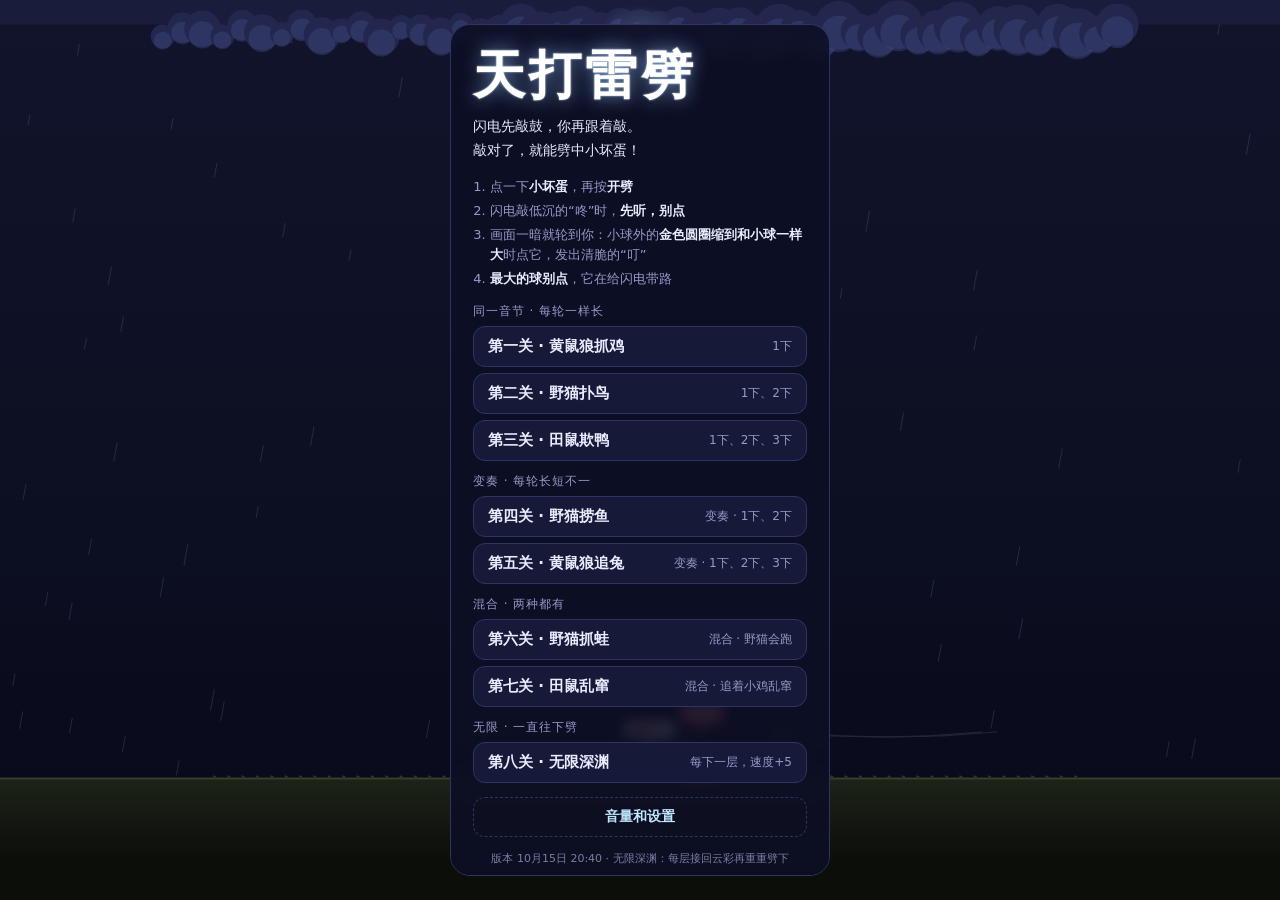
==== tianda-rhythm/index.html @ 981b837b "无限深渊：每层引线接通后回击冲回云彩，再从云里重重劈下 Co-Authored-By: Claude Opus 5.5 <noreply@anthropic.com> Claude-Session: " ====
<!doctype html>
<html lang="zh-CN">
<head>
<meta charset="utf-8">
<meta name="viewport" content="width=device-width,initial-scale=1,viewport-fit=cover">
<meta http-equiv="Cache-Control" content="no-cache">
</head>
<body>
<title>天打雷劈 节奏版</title>
<style>
/* Layout: full-bleed storm canvas; HUD pinned to the safe edges; rhythm lane drawn on canvas above the bottom hint */
:root{
  --night:#0a0c1d; --storm:#1b1f3f; --panel:rgba(13,15,36,.9); --line:#2e3466;
  --volt:#bfe6ff; --volt-hot:#ffffff; --amber:#ffc94a; --alarm:#ff4d5e; --ink:#e9ecff; --mute:#959bc8;
  --display:"PingFang SC","Hiragino Sans GB","Microsoft YaHei",system-ui,sans-serif;
  --body:system-ui,-apple-system,"PingFang SC","Microsoft YaHei",sans-serif;
  color-scheme:dark;
}
html,body{height:100%;margin:0;overflow:hidden;background:var(--night);color:var(--ink);font-family:var(--body);
  touch-action:none;-webkit-user-select:none;user-select:none;-webkit-tap-highlight-color:transparent}
[hidden]{display:none!important}
canvas{position:fixed;inset:0;display:block}
.hud{position:fixed;left:0;right:0;top:0;padding:calc(env(safe-area-inset-top,0px) + 12px) 16px 0;
  display:flex;justify-content:space-between;align-items:flex-start;gap:12px;pointer-events:none}
.hud-l{display:grid;gap:2px;min-width:0}
.lv{font-family:var(--display);font-weight:700;font-size:20px;letter-spacing:.04em;color:var(--volt-hot)}
.tg{font-size:12px;color:var(--mute)}
.hud-r{display:grid;justify-items:end;gap:6px}
.chip{font-size:12px;font-weight:700;padding:3px 10px;border-radius:999px;border:1px solid var(--line);color:var(--volt);background:rgba(10,12,29,.6);letter-spacing:.06em}
.chip.y{color:#1b1400;background:var(--amber);border-color:var(--amber)}
.chip.r{color:#fff;background:var(--alarm);border-color:var(--alarm)}
.prog{font-size:12px;color:var(--mute);font-variant-numeric:tabular-nums}
.prog b{color:var(--ink);font-size:15px}
.bottom{position:fixed;left:0;right:0;bottom:0;padding:0 16px calc(env(safe-area-inset-bottom,0px) + 18px);
  display:grid;justify-items:center;gap:10px;pointer-events:none}
.bottom.mid{bottom:auto;top:54%}
.hint{font-size:13px;color:var(--mute);text-align:center;max-width:32em;min-height:1.4em}
.btn{pointer-events:auto;font-family:var(--display);font-weight:700;font-size:22px;letter-spacing:.12em;border:0;border-radius:14px;
  padding:12px 34px;background:var(--amber);color:#1b1400;cursor:pointer;box-shadow:0 0 0 3px rgba(255,201,74,.25),0 0 28px rgba(255,201,74,.45)}
.btn:focus-visible,.panel button:focus-visible{outline:3px solid var(--volt);outline-offset:2px}
.btn:active{transform:translateY(1px)}
.panel{position:fixed;left:50%;top:50%;transform:translate(-50%,-50%);width:min(380px,calc(100% - 32px));max-height:calc(100% - 48px);overflow:auto;
  box-sizing:border-box;padding:24px 22px;border-radius:20px;background:var(--panel);border:1px solid var(--line);
  backdrop-filter:blur(6px);-webkit-backdrop-filter:blur(6px);display:grid;gap:14px}
.panel h1{margin:0;font-family:var(--display);font-weight:800;font-size:52px;line-height:1;letter-spacing:.08em;color:var(--volt-hot);
  text-shadow:0 0 18px rgba(150,200,255,.7),0 0 2px #fff;text-wrap:balance}
.sub{margin:0;font-size:14px;line-height:1.7;color:var(--ink)}
.how{margin:0;padding-left:1.3em;display:grid;gap:4px;font-size:13px;line-height:1.55;color:var(--mute)}
.how b{color:var(--ink);font-weight:700}
.levels{display:grid;gap:6px}
.levels .grp{font-size:12px;color:var(--mute);letter-spacing:.08em;margin-top:6px}
.levels .grp:first-child{margin-top:0}
.levels button,.btns button{font-family:var(--body);font-size:15px;font-weight:700;text-align:left;cursor:pointer;
  border-radius:12px;border:1px solid var(--line);background:#161a38;color:var(--ink);padding:10px 14px;display:flex;justify-content:space-between;align-items:center;gap:10px}
.levels button span{font-weight:400;font-size:12px;color:var(--mute)}
.levels button:hover,.btns button:hover{border-color:var(--volt)}
.levels button.best span{color:var(--amber)}
.grade{font-family:var(--display);font-weight:800;font-size:64px;line-height:1;letter-spacing:.1em;text-align:center;color:var(--volt-hot);text-shadow:0 0 22px rgba(150,200,255,.75)}
.grade.miss{color:var(--mute);text-shadow:none}
.rline{text-align:center;font-size:14px;color:var(--ink);margin:0}
.score{text-align:center;font-variant-numeric:tabular-nums;color:var(--mute)}
.score b{font-size:40px;color:var(--amber);font-family:var(--display);font-weight:700}
.stars{text-align:center;font-size:26px;letter-spacing:.2em;color:var(--line)}
.stars .on{color:var(--amber)}
.rows{margin:0;display:grid;grid-template-columns:1fr auto;gap:6px 12px;font-size:13px}
.rows dt{color:var(--mute)}
.rows dd{margin:0;text-align:right;font-variant-numeric:tabular-nums;color:var(--ink)}
.rows dt small{display:block;font-size:11px;opacity:.75}
.btns{display:grid;grid-template-columns:1fr 1fr;gap:8px}
.btns button{justify-content:center}
.btns .primary{background:var(--amber);color:#1b1400;border-color:var(--amber)}
.btns .ghost{grid-column:1/-1;background:transparent}
.sound{position:fixed;right:16px;bottom:calc(env(safe-area-inset-bottom,0px) + 14px);pointer-events:auto;font-size:12px;
  background:rgba(10,12,29,.6);color:var(--mute);border:1px solid var(--line);border-radius:999px;padding:4px 10px;cursor:pointer}
.ver{margin:0;font-size:11px;color:var(--mute);text-align:center;opacity:.8}
.setbtn{font-family:var(--body);font-size:14px;font-weight:700;cursor:pointer;border-radius:12px;border:1px dashed var(--line);background:transparent;color:var(--volt);padding:10px 14px}
.settings{z-index:20;touch-action:auto}
.notice{z-index:15}
.pausep{z-index:18}
.pausep h2{margin:0;font-family:var(--display);font-size:26px;color:var(--volt-hot);text-align:center}
.pausep .sub:empty{display:none}
.pausebtn{right:auto;left:16px}
.notice h2{margin:0;font-family:var(--display);font-size:24px;color:var(--amber)}
.notice .sub{white-space:pre-line}
.settings h2{margin:0;font-family:var(--display);font-size:24px;color:var(--volt-hot)}
.settings .vol{display:grid;grid-template-columns:1fr;gap:6px;font-size:14px;font-weight:700}
.settings .vol{grid-template-columns:minmax(0,1fr) auto}
.settings .vol span{grid-column:1/-1}
.settings small{display:block;font-weight:400;font-size:12px;color:var(--mute)}
.settings input[type=range]{width:100%;accent-color:var(--amber);touch-action:auto;min-height:28px}
.settings .vol b{font-variant-numeric:tabular-nums;color:var(--amber);min-width:2.5em;text-align:right;align-self:center}
.settings .chk{display:flex;gap:10px;align-items:flex-start;font-size:14px;font-weight:700;cursor:pointer}
.settings .chk input{width:22px;height:22px;accent-color:var(--amber);margin:0;flex:none}
@media (max-height:620px){.panel h1{font-size:40px}.grade{font-size:48px}}
</style>

<canvas id="c" aria-label="游戏画面"></canvas>

<div class="hud" id="hud" hidden>
  <div class="hud-l"><div class="lv" id="lvName"></div><div class="tg" id="tgName"></div></div>
  <div class="hud-r"><div class="chip" id="chip">画面稳定</div><div class="prog">第 <b id="prog">1</b> / <span id="progMax">8</span> 轮</div></div>
</div>

<div class="bottom" id="bottom" hidden>
  <div class="hint" id="hint"></div>
  <button class="btn" id="go" hidden>开劈</button>
</div>
<button class="sound" id="sound" hidden>音量</button>
<button class="sound pausebtn" id="pauseBtn" hidden>暂停</button>

<section class="panel" id="menu">
  <h1>天打雷劈</h1>
  <p class="sub">闪电先敲鼓，你再跟着敲。<br>敲对了，就能劈中小坏蛋！</p>
  <ol class="how">
    <li>点一下<b>小坏蛋</b>，再按<b>开劈</b></li>
    <li>闪电敲低沉的“咚”时，<b>先听，别点</b></li>
    <li>画面一暗就轮到你：小球外的<b>金色圆圈缩到和小球一样大</b>时点它，发出清脆的“叮”</li>
    <li><b>最大的球别点</b>，它在给闪电带路</li>
  </ol>
  <div class="levels" id="levels"></div>
  <button class="setbtn" id="openSet">音量和设置</button>
  <p class="ver">版本 10月15日 20:40 · 无限深渊：每层接回云彩再重重劈下</p>
</section>

<section class="panel settings" id="settings" hidden>
  <h2>音量和设置</h2>
  <label class="vol" for="v_music"><span>背景音乐<small>音节开头的“嗒”、沙锤、贝斯、拍手</small></span><input type="range" id="v_music" min="0" max="100" step="5"><b id="l_music">100</b></label>
  <label class="vol" for="v_fx"><span>闪电音效<small>闪电的“咚”、你的“叮”</small></span><input type="range" id="v_fx" min="0" max="100" step="5"><b id="l_fx">50</b></label>
  <label class="vol" for="v_strike"><span>劈下来的声音<small>慢动作、炸裂、雷声</small></span><input type="range" id="v_strike" min="0" max="100" step="5"><b id="l_strike">10</b></label>
  <label class="vol" for="v_bpm"><span>速度<small>每分钟多少拍，所有关卡统一；下一局开始生效</small></span><input type="range" id="v_bpm" min="60" max="160" step="2"><b id="l_bpm">130</b></label>
  <label class="chk" for="skipIntro"><input type="checkbox" id="skipIntro"><span>跳过开场<small>选完关卡直接开始，不用点坏蛋、按开劈</small></span></label>
  <button class="btn" id="closeSet">好了</button>
</section>

<section class="panel notice" id="notice" hidden>
  <h2 id="noticeTitle">变奏练习</h2>
  <p class="sub" id="noticeText"></p>
  <button class="btn" id="noticeOk">知道了，开始</button>
</section>

<section class="panel pausep" id="pause" hidden>
  <h2 id="pauseTitle">暂停</h2>
  <p class="sub" id="pauseText"></p>
  <div class="btns">
    <button id="pResume" class="primary">继续</button>
    <button id="pRestart">重来</button>
    <button id="pMenu" class="ghost">回到选关</button>
  </div>
</section>

<section class="panel" id="result" hidden>
  <div class="grade" id="rGrade">天罚</div>
  <p class="rline" id="rLine"></p>
  <div class="score"><b id="rScore">0</b> / 100</div>
  <div class="stars" id="rStars"></div>
  <dl class="rows" id="rRows"></dl>
  <div class="btns">
    <button id="rAgain">再来一次</button>
    <button id="rNext" class="primary">下一关</button>
    <button id="rMenu" class="ghost">回到选关</button>
  </div>
</section>
<script>
const SAMPLES = {"slow": "SUQzBAAAAAABBFRYWFgAAAASAAADbWFqb3JfYnJhbmQAbXA0MgBUWFhYAAAAEQAAA21pbm9yX3ZlcnNpb24AMQBUWFhYAAAAIAAAA2NvbXBhdGlibGVfYnJhbmRzAGlzb21tcDQxbXA0MgBUU1NFAAAADwAAA0xhdmY2MC4xNi4xMDAAAAAAAAAAAAAAAP/zcMAAAAAAAAAAAABJbmZvAAAADwAAAP8AAJzVAAQHCQwOERMWGBseICMlKCotLzI1Nzo8P0FERklLTlFTVlhbXWBiZWhqbW9ydHd5fH6BhIaJi46Qk5WYm52goqWnqqyvsbS3uby+wcPGyMvO0NPV2Nrd3+Lk5+rs7/H09vn7/gAAAABMYXZjNjAuMzEAAAAAAAAAAAAAAAAkAwYAAAAAAACc1cPCCUsAAAAAAAAAAAAAAAAA//NgxAAfYVIAAVvAAAwrMWSjdpg6ioOWcgc+GQpJq6iZuHjoSAhdk8Nw/fgBDAwACMRETExMxEPAQmzYGARhQYAhBlJkQaCF2GCRTnzblqkZZRSuX3IYhy9KH8fx/JZjTxunsYYYYYYYc/PPPVSksbjEsw3T09vuq9PbB/1h/4Pn1Ah/5cP/5D8u9RLPJVZLUKxIAEdFKRV1RF9w//NixBEkEvKIX5loAGWwQ5Zngpuj6ayX7vjwjljx7WTATw1C8B3GQFgOhJDwNGBCR5idDwPCQHGXjyhMB7pHBxjeaMaGii4xOE5JdRoS5THsZGyZxmQu5saFA1MjQxK5rSOqbehl91IGiZvUdTp3Qp//23TQdTqPXTUby/dmoomX//2/X/KCdM3vrSTVBEwJHBJIDQMW8DhOgp4SRf/zYsQQItpqoAGZeAAvBpIRpCxcSBAFMDCVlq5ySJjDtiD7H4cbbpBv6lgUUAhasifv3Kbaca2fW8R90izUtqnmhagRY8OBnPzmDSF9V3W/+/ilPem8Wtnf18b1/9/4f77/d8aiSRI7Z9X8WkaW31fW/n4x///3Bwj0fbUAxEEcqRK26fdE//LKDLSTkHARxE5RnRKiAykokRDJbMj/82LEFCQ7YqQ32VACrxhiiIRrkAWIJYhKoBaZDz1XKSAZ8cEG5YfsWAKERhCXLCJFIllB8PycKMoP2GCmiHJTWco5bP5Be6q5pBmVeo9chMMMmqxiKixgYiLOmFDm3zTXdlVt6m2feqOj1mWOXbX/OXQ4z/fTudRH85qH/RWc1yeFIdZVP1HmHSMRU3GBpnqphwwYkOwFCIZzuCTo//NgxBMj02KUDtGHROPVCEzzULBBCMSgUXo34JiKeMAo1IKrSTFppiaQPlkxYqxuOIL3s4tS3IRUmWgdm3nwTZoP02oaypHQk0RI7pGWj7r2i96lyl65b/1y/9+HmUyz9/PBL5Q3I/9D5Z+2X08mL/+dbXtP6s7P5SvbI9Qj/z5VmNI5ym8503LVAZKbLJM+CzrgcVCDTysLKpnI//NixBIjgl6YFtmHRKDy6YAjIJ04jNS8VLDAy9VaRxJStleYkslvsmDWJWyguA5cre65xhAkCapM3opHHfiOLdv1HviK1shuIrVPFbMV/OqWbm4HdfdPQEAovzxBVz+5f9asx6ER2+ZfvVpuTX/c7k5mYISCpv+JY9JLbapTzaGvslkuKkp5V5MFbbkku9RFAmxHVTL8gdiqP+U4mP/zYsQUIEpezN7CRp6RKDplzZY0oHQyqI7BcjEpWdQ4wJ68Kjrko+tifQzEerNI6NrFl5SQRnKiKi9BMMDF8OucFG9DmlBDEIk97/1TQvXYjNCVe5Q592I9FkqaGFcVUPdo1pQ4O7GUsWsy4CxV8US8s2Be3NLtNWO1KgAgabcsu/bAhg5YQtBGgl8A4XtSX87mmCuCwQodJoGrjMf/82LEIh+TUtmeekS6yBs97GO69zBLFKHlBZVizH0qvcLSHnfJ37bMuq3EQlUjzq2dbLFsdFqJCeTBC2Bs8zMy9OS2i2md4xCECsccMEYv+f7EaIw7q+jfKvVC2NblEcMFRPuIoU9fe3pqGt7d3Z4iARXYEvNONMVWIVA/UXR8glebqbuTdLk1KKlA3/JoRY7eHiPycH6LtpDn/TZY//NgxDMeq6bMNsJEzxrBO1bv+zFlbU1UOjsotjMzsrOr+dvRKNu8ttGvnq3q15uQxyFsX+/52vnRnT1ZO507ZCNXGXqxhB2N/T9QnaMKl3tOE6n2zTtOSS7rYeMX1D6iKb7UFxkgaTqu5mKxPDcHo/PFReJ2bYwTxRMWaA1+wu216BTNH7qa1KCDVJsTk5HeY8/9j++bJT2qLd2+//NixEcgAyLQPsMEvt1QCYIJNbJIRsgp90CjssGVGqWDOl9qPzFyIaSltHo/q6K3Kqrmnl/fRmb8ORTy+SQc6/Oqyy0U6QpNyS7qPCo0zomiIp4Kmny/lW8wT25S7VKEqVMhUnsXJqvTuB0+52bwpLkC+6iTY9MN13ZfxD+pVsqHc46A8QFd6Ac2RUV9LJSjujqwxDnI+jFep5rGOf/zYsRXH5se0D7CxJ71VsqXVXO5COKdF7a+rJ67bdtHNk8UHTxw7XFXpRFxzpYfVYSdbPUKCty2mAHwDGEkeCgmjlzC/RW6qmMtSNTZ0eL9X/L//+Mx1NlBG5QfNyUkyTBnQ2sx/1a8oUgydZP2gxG3PkAkIzxGT0gXR74LtqR3L3cuajE0kCiZtSJGsSRY6jLe5PbnsLnWXmw9Qyn/82LEaB87SuwWWFL/BJiyxm97t5+ZYQf4BHSEDMM0jX/nBFUxM3jSJYmS+pWSy5NdoJfWE7dSaYpapV9P5fWDUY6dROQLr0+AEa5kxlExVbINFoxyurKqIzlqpHV63NYxjHUpczb28pn7P9DGc3YpStMY0zoaZ1KWhkMpZv//38rVEtJb12XhqKFg0POgqG5tCw6sNCI8dEQFCR3+//NgxHsfAs7I1ssEkCVqI+ATB+X3VItMtbDBVIfriu8Mas1HQtcSIC8TKEOIEz+9RgfW8NYvO3aDNMiufqXt++6lkq9Cbq+bviXT+nvuniae0/0R70m6v3gwsgx6PRJiXY/SCTyBwuouhguQKiMHgoNYcfTkLVxO8U/zejtVX2QNtHkgyXCJvzmQP0IDmb3JI5d0MJjfCalM7Fct//NixI4fav7IBMMQUBTLkIQvdgxCjxdEeboAnc/L1sgRJNepvEHlcWWDpWA3yaZtxmJGBk+d+TE+bP0u/mrHS2jGual3+ZRulGz6fxrwzqy7Vs1/pN+fSjs2q9WQ9Ydh0mNqR1v/9o0L4GDn37+X/kHNgqiLI47xgUl/dQIRfcltt3XKuF/ZBxFJtxdRlTpk1BQXPVHINGkSmx+abv/zYsSgH5te8Z5hhpdSZJEiSYfop6xsNnlf7oHU+cZ/ObIpoQn8zrQ4E+g0YorvIEHShFQG2c3Jcjnu18WyGwyZnUD0MOlKJRwQAZAPBtI0GRxRtYgCJALJp3Sg17v9MdIlDhwgt59U/UoCUnJbtz1NkGk2m8kFHlJbiOUB7LTrW4Ttn1L7VfKH/OiCPUVvPb/L/J4d3/bvxtrIeUb/82LEsR9aYu2eeYaeSVwnaQhLJ5PKm/ZRbgRHV3skTqbYlK0lUidhEMlXCIPqI1YaG1LIZDu4H4W9lf0UJlLBmi7FG5nqXw3zYSagemkTIlZwII1BrDhKIt5rlxRTmrZI0GKrWKOjSxF9Hsh6pOVmNw9zAJ2aBjF9M9KLofYkhLzhJUpZFKul9qVrEo0acLT4TpDz8P8vjAf7ZuXG//NgxMM6VBbgXnpe/jP1//ntjulPq0FdHail1K3PHytVzRVSq5Qu3jGuIL5ulgbiWw4R6hAp0qFTQUSg0kALjTGhgEUKgEEl4hFQgKWABjAMa0lO4TxPgW9LwOwuaWtla5AyHsMciGnrUFrYVZjyyNkp973Dy9DYufiRv4KDyUoToHMqXSwWSmRcbgJtuHjr3sMMAzWiUKGmDxqq//NixGgikYqsDtMHJKgicOLHgu4VoRFCWGkgKgKsC+QfXCo31SzSz+HX33loK2uqAkpOogmoRn+DioY0pkw5kwCNC9brVsC0SHIBFJm+vFZi3aIIVID1sMPt1aRpjow9FaPAMhgZ0NwJhpwqpcCBAyC/GE0sSXKtU1BZ9zMUbnV8zoLCklmEi9FPCiCowy3L5/NNliSFV6pRv/kP3f/zYsRtJEJusBbSBxZefEEk1IPUQoTEICN4uKHr865KcyRCpl/D8q752gRD5JrEhWoNVpyiiBThO4wMHFBQEGiNaQnRefTBhprkOXNtQp7bNXcaNMWs8QlBLDXA089vJmabZiBmbhBfB5lKjRB8Nep9ZiK5AxqELJzj09Ey/MivoAp7Mg+bld5OH7zM4f5XP+YulYcY+ijfnb/whiP/82DEbB7CpsQ2yYbyJtLKiZoAfEpoyodEBDtuAZJySXeIFuEvejyEJkAPosuKgHkMFWZSDFHCWl4nMyX7vQZ+SU1X/LdRJjTo8KSJ45YxTjkpVUkW8RYyoZnKJtMxGKFhTGcRd7HFHDJBKcmY2MfV9TC7K1yzk1yoSp5a24mZSPf/aY31RioVnV3Mh77sZldGHugj9Exb7LIJavj/82LEgB8zKtRewwpe5ssAMIB3kjk/QaJHpvErJbgmKstoDrSNQVoGDE4GgSNFJbMfoqOJA0CGo80eJWGkKUaxJ31R2eilxcmpxix9DEtIo34a3jF5GNVXzC86wNeeVv/4r9d7QRauxh0/HkLFUOmIiIUNpPZ71Tz5OKvvP5JhIANrLONqqopqIUnG5uzyuHujo0ZBOkTLXGtXGBNH//[base64]/sP/zYsSlHgmm1D7CRKr8aLFPV/TIq6XdAYhbofmXsRza+CAVBd5BnSy1vNloldNPvIrHfqrfFTQkEhomdOnFLSoUEYmQjLJMEkvKFXf37eXqvLrAgRAjhsIqAbr3Nuz4LjL4MERVLmQmLqPVba+nhh+GvxU8ty6dkvaiKSNB/5gFqT85QdrzUgQNar20oFl4VKG7bs62jX1ndXEGWRH/82DEvB3aRtBWwwSWkORzr0frWi6vb/1X5qkW+ZymdEIm3rt0uzmQqHCzpoSlyxMFwKKuPJctqMl/HicEKlC9apoWXQQGSbkl/iSsZ0C/pOIudMOssPjVWzTqZQK+XjM11jk4+Yzpslt+S2Bp7/acLMFzzsLFhwqhBxgPI6FEeNS9BgodKGKiMxgZxyftztqGXzRs1KuZnmfliR3/82LE0x6q0tBWwkS2p2dnl71W2Yg2eyrFsRJ+mWX/f2yjn/zUqdP9pMgjUmVSGrMf/YudKSNFIUYkQhkXXZvpGLUFknK0UyJ45yUdImUMGHWmSQIgEwlhr0DBCQGLApdKDcEj0tAmJQiitIKC8dFQnVP+bDmtoUiwS46ETpU2cjhJ5EjqjinW5JFEnwiWIuyo2hvR7WRVUgxtSsQy//NixOgjI6bQ/sMGlhHVCr8jlFZzHAqw8QQHUgygcdsVrxdJmgOIaPehocrh+Nit0V6QiEmiYTGDRoCCyxUaTlHSppaRm0JjSB4lZllppQYOGBAq2rkQo2llqWWR1jQ8MJMf7QKa8HBQomIhhnLpniR4pAvejEyp/bYjbQXFTDbYVqeGH0gUeWXrG60+7QnHfddVV7VlbP3f3FVH7//zYsTrIwICtBbTCpZXun4rMRtfzx9UjXtC0lj7smwYDoUqc/BYXA8yt8qgyjMhT5Nsmm0X1kR1ih5OhwubFpKSkhcx5g8IU0oo8I8ySoGjEcTCBZVAQwaZ6VATdepKK7ZpEw4cm80SC8ZiNvrKqSRawjjDc/sQTXFwoIAujyGX8Bw5Do9BIHJUHRLMJriHxRIvkbMWVInh1e/sPnX/82DE7yQCXqwO09Cye6IEoj1uSR3Psj0ZiKRFbu6IuzWczEdTE//mIUhzoR6W0Z3lPZLkoVfzf3+27v+KLqV2DvSqFpOXDgshGnDcFnzBohCYMMVVRZFKujpFbbovpTQGTG2uwGwVZLPGIXIhweJ/yBZIG0SRqNlDygm2nxfLxhd/P1DG9Bv2Ga91dKCTNfYKNwSqHiXNSnqX55b/82LE7iULprAW0gUyDLPvtdCn5F+f5e8nBZtjCqhkR995lH/Vy8PhtVOOaTyvlXIwEg95at/RqUVjKGqCilJtUHlBG+V0se86orlVK18l3aKDCwaMrARkjItaOtHs4pKENE/YTyUbnITD0JzLBeRHrtFMNkImd1L0cUMR13qvYJlUYikhArKUiHJHzkeKzq6M53EB89j9XOTm949Z//NixOkly6q4FtJG87dOPwwezEMfIu4o9sVaGr4Vid0e59hOhd/d0vjb9f4h4vcb3Y+7+3waM3q0iM+AgMjjP/pam5aneZImcIQYwcatKWCoEHtGGQ0PvoIRLuufAlqDRYY+HA4CwFsCrL9G3gMjZpEy6JwAd/szVXVCe1lROa0OL7zbF76mcvj1+/DiC0EwANBiruEiwQS0xl3bPf/zYsThITpCyDbLCnu8Hn0srS2TM8KSEEUBJF4pmTQ6qMENg7A1yiEl//nlyVgTImRvE67jnuvp9T7UINf21jxKjlrfdf91n0rv1R/FKggGSckt/9Xg81loYZmDNp5gayooOCqnlIMVPKl1nfQ+UQ2/PgIF7TNwpwQHBibkYUZFRnQMOGd0oiMzIKFNB5bMgcG4U6ICQBZhmdZyX2L/82DE7CcS8rgW0wbzbm6PvKqPTypLbs9kd2VJao6Jz0ueqI+Unrk0b7uyEMZK7vPBuau12Kb4KK8FFchHfCO6FDe11VrclzRDIQMitB0F+CAAIUXUECO7IlZWiNUd7rGIJjcqeV+YmzTczVgmQz1+/ogD0R6cVphPM1D04NbuKlKhZSO6mDZVLV4GNGbz0IldXX5sfyAb7Rl7c5X/82LE3iFLWtj+wwRbMjeTZCN6ZGuZQ+5YtSBBUzW+vM//OebnrSv/Nvh3p/N9FS5bTOcZouX3pf///2E6WmTxwWFsqaSKApu4EBoyVg8N00bIAaTFlzFpHHNOSQHSYqCBCQSGRFloqIN2lE36a6KSDfzUPNNEjIvSqRNlsKOIUZ2oy9U9IXUicDUdyu6fLHY5R4xOvzDBBrjLSOaR//NixOgkG+7AFsoHF4nKj8lSGCA9i38F03Pql/SUz/XbtE999ELcjUkujGdD0ItWFFftcbfWhjix1BWQm0DdN3XVFpuWjAxd58QJpwp+QwJEmCNAoKYJmvX3leBNNx9NzEkzTJSzh3VsrczfeMYuLCtjxqfpU2XrKGhTcpf4r3k4zHbdvAofgZ/Dm8YYIWxZrbAQZQx2nPGIjd1En//zYMTnIspOpBbWBnzuWp8BO5OLUQiGfhDZjB4NSpMxxTii2VMyv88uoTVRX0v+3zf/z/8hZaC/lEuXuOBhA+Uh/vVbm5cQDGC+aLRqvncoBgDJHJjRSRy6d7mQMug/ai7dIjeiNx4aPkE2g4Uj4Q0ZU1zljsE47Jawx0TROTZaVDaoijzJe7mTc4aS6IMnp+9S3zZfCrXS+YTZ2v/zYsTqJCNCsBbTBu7s67/e7v+nc6nGdh75ljWtfUP+r3W7dF8t4q/4qVJ462T/3siKvl08w2uvq59Rjpc//2Te5nL5t76c2NltOPPp23DmIENN369lARCtX/XTJhUkYcBVZiqBlUABLG2EpmiwsQl2sEo8OCIE0OpENTogNZRqnvtgAzD1lMcyfIStysF0814LDpxLYoS7MuTdVa//82LE6ShzurgXWVgDE7VW1QTtna1GfiEIxoWkJfPCWoefNzkXLtYfVcIzveXKIdbMvK9meRorVHxq83js8aJvESiRJ4mixNbihSlevJdXra+cWeTwfrONbpSkClX+I97s7A2MKFODWfqQxelLYd3fwImqyQX3Z7a3/E+741f6MYqlpC30RfUqVfPmZvgqKDl/fPz60fTb/z/8fxcM//NixNc7PBbE95p4AvX+mKP9////76fTlc5rvGK1//18Z84EuwEHGxqxELBhwIGh1MAPRIOHkkwQDcBBOWAIBBc46SiSRq1mlOe5j1PHK3RZugmx5t1dRDPUu3zBdOvUWzQ4Nlxbdd0h3rF/geb/61X6g6upSVZQ6FCxzXip5VAVCdQlYOhdBQUJBTTaRTjvyGncxd+/+L88nu+omf/zYMR6JIEirAfbeAE/xBtNgvuN77/q3rzn///6vkhuM+P///0CkneLCDQsDyBzNOTKaExDFNiLOa+YHF2XmSDCJExMEg2lrSGiStL6oQkwdpBQEsvq0M/VpMK+kdfBeQ9x4cBJvD5UGmysNwmy3+jVEeTZkjv9/O95fbtj6tmz7Xpr7zaNr3pbGa38DG7fOM/W8X//8gcHhQ4VLP/[base64]/82LEcDr8Frj/mngAnOxx7pOFeRzeW0+YJ7biYhY3PVwm2r4+TQvvzXpWO57lizyZzG3TVoc/xMsYqxs6sVjgo1G5wNagTQr18X4/q/rj0f1rW1MwKbxS28139008YGRRv45kMkTX////////////////////JfH5oKiIh51udKemo8FnjqxWTRAAo00s1ABk6flkMuxPIMrTiGRo//NixBQkOz7A85poARAYBPqMp0JJLAwcupPW5AAbImZLEIbx5mAWomDgNC+RSgUx0PopJjlSJ7G5okZInzUexdYkS8tVE6mboSSJYki6XTEyWgqrdTekipJJR9FL+pl/5iYGJqiZJJGKi8v////6lpLRqdIxJUxQJL/////ZImmSzIkTVcIqbC5kBdzcBUZMylDaOE0BZMNMi6hhIf/[base64]/zYsQRH/m6rDbT0Fuv0GGUMZQuC/gCwn3NkfyNXhymOYZS3YdF6U8WeFhJo7MkdthE0WECqc6Ng2rH8V57//rlKVFF2ZfFDvIf6n+R1xxcnNzQ6BExQgzricgKuDVaV7boHaToZZ6T///naOoNdE5fcn8o6L//9z5z//gSTcktDYDWSzWCC1xjQpeMwAFUwoIn9reYy+sC/KVWQu7/82LEIR9qsrg+0kbWtOogf2SiJg7e/jKu3LvbrnvXUZTioZkzrD7XE0LYjnq8ViXAmM6welsIi5MenuW6waNWiwxCYok0z3ZP/p6PVy88tjJuHTLO/52ZJBFBIE1WzrQbGDjYXbra+5lVG5yW3biLiTkfJKgOkMbe93569FY/AuX3JDluznM2frdFBpOh6hPAiJEMQfqYQEup5Iho//NixDMfc27UX1hQA67SI+hhUfzT3PeRmlEdiDIjJxh2gh1PPRs5Zaqqcu70c1WZXZzEqenv23TSc7mHq5nShyMz/6Ps2j/v9fMV2XfZp7zkVkJKiVd/8QCVYnGpFaLQAzNCoa5THYEzkXCsMZotGSh5hQcYgDCQQZcBDAGj4tJNtBlAQ2gWoLQMODKEkHKA3QmIxQ5hqHg1KAIWSf/zYMRFMJPmrF+baAAZiWJkUhoCeGJcJAkh2DhWH0dx0aRKzo8T5ImxQHgUSTmJWUzY0PHj5qSzmqKbEgblAuugYKczddpJF5ka2UtjzVFw1N1HnUmp1zySk59Gk6RolUmtWm9NOg1zA0Tazb/t2qvQuyGaGBcNHsmnZboIf//////0EEE03TTN5dUCIQS1NVCUUG8Eiifp4IUOwf/zYsQRJEqewPWZWAANA1TpN8QhI/tYTqfFRpez7uc3UgyDKyCIZ4eJQGS6ZsfNDx8lqE1x6SSbHGkh9lhYtGgX010mcon6XWk6cO6rq0uu74c5rN7CShVxV/e7iJ4h08UlpvPteaMXZM0be2OO////8bXGxTDn1K7TtMarJI8SLMAoiPfyh5h4JWP6tCoVfty0laNgE6SVck5xa9b/82LEDx/Jhrw32UADwzkGhulIlBqBT07uSv9PVo3M5y65NTiq4jMoSgSKxVUihlaHTLKDUTwJJZ5EEwgeZdf21SckUHrIg0i4e+FhtkH07UDshMTdFtfj/O84zqLsv/li+Fa3+gV/G8LjQi7vV71RaXF30tSf67v/4r0LktWq25aIMHGLGZomCJMOZoi0Ttpt/NNZpJ5vD1aTPzze//NgxB8dm4LYFnhNH/cvL3ms0lkABZ2xy9RjP3/vebLGMbP8+MbeQEMgAAAERd3Z5Mmntnk077fxEZ7owgTTv9zyZNCIgyIzYiIz+ICyd6YQIRF3/4jPEZZMmn0f4AAAfgACP6oBlFRySRy7l4B8TwenD2HUekrybBPOu0sdzSYfQPdnpKaRb9WXXegf7exWMFP6Icj0Po8/vdDP//NixDcfg8btvmFHV8t91KxdqZSlLWjmfLm/+XR6GNlVVaRoeqs3/sylt5qiqWzNsUY1I9lKH/50BUsoyqpF/sBCmZjqnGjHHIMzNqFBf+aLGO8FDBpuSS3eNoRjyXGIjw06suZ7UqP7XfzH7ktv3KWpdndctg+E822oltXnEEcgnflmhBLuow/kb3ET+VjuOS3D4d3ESiCZi2n6u//zYsRJICMi1P9YQAJZ4rubl1hor5/r42qd4725rjjV1ifUw8RheUN/p8mJ4mPr0iv/T9Prq/msfJJIfIz0SZNn8sJeqgIIglm/ZfNL7frW/3DadgQYTIgWADhx5CQ9UBJLO9B99pkNwc+CKYYR1Nx/vkvMIEh49RT2Qk04k7GZ7AqkTZ0oFaw2tLeSC4KOBDftriy2ncaYiQIdO2v/82LEWDZD/tW/mXgAEyxdM98eNif0Z6wfnVK1iR3asorJe9/rhu1/n+tvE1rfvujk6i5Q9D2CHPEkUij9bbgwa//2//1TdNX9M3t7xIbc9YW6HVkUcZZVaqZX3/t/j2z8S19Y+tx8a/8f7/+vr/kGTq4gLaoY51IXQ73JiVKFk7hK/TY89rf4+fi3/g2KKckt/QRkkw50w6rAWUJf//NgxA8fy1K0H9pQALP0r22j7OS5t6DcZY/un440VyHjlPy+oFwjGkI/IAOkhpOxMcxCjIXaYUkikNzqGorGyFSrmzkMVmR02OkiueyLKknz02rnGF9Ebd32rSjTXro7LvVDLqzOi0eavU61Z7L9D+v0r6ms3qRKCOrMag7VAKq9uUL5MdkDrS2jFgVSCQdraPMOxlhzSkyl7UFq//NixB4ewzq9VtLE3hFebXdDYjjusxXIRKN0qDNrrS0ql/Gqb7ValzaYpqTdpfJRd+1y/LtjY3JD/dVe6+nvptSvmmJRNWSo1nasnS4cqbqzu0xlu/kfvTmtQy0uje3ZvR/wol0VBbw4HAB2VLJuBARP2jO6MCgE26JDsZAA/QVHSyFKCxNBMp6tTv630EoJY40V990kPgnqo+lXBv/zYsQzHnmirV7SRuxnNovookmL5fYF0MyGGoDmfUh/n0HldEpguWFtGjOPfBVk+WATiwQKCYa54fc1hPYZWgWIvJF3qeivaChsBJRlKMZ71PnPIlbblAwHOoBMeNBwEFYHJUGaoQgY16umNqVwPqhgaBKFpUliLTt02QCRPHbzBWOhBxeAaWvi0229cnWz+GU1Y++GexXNPsjcXUb/82LESR4iPrQW0YTyryOiseQ6ZXdkscjvhamaxlZS+mjBnIBlLACYK9lAXTEQs8OhwvUKii0wcS3TxV6KIcku4HCxwK4HKkIYLmwCBCh4vAXcvxZfpCNaS9F146Z3Z1Cl0k4A/PrjETkrhT0qAxdtHBQtqYTTGOwlblawJq0/3Zs3/gWS2eUJbsd28HkHPR0ve13feuUL1qKvDrUA//NgxGAe8Z6sHtMMzDbklNIYQDWJhECzXuW1pBRaDw18fGufpWKpPa4VfuSgQiE1YaqpeJdNbBo7NXTpqjlkIaN0M/VbME1g6dkCXIGiYLq5CQeXP3MoZt3PdLqUz1Mmig+ELYrLjPOzqUJtoXxQ/CyTFnChWIQMYjQ9jtRj2R1L532iWV3TV9NvqcE0VDgqPPLelThp1dgo5zxd//[base64]/zYsSGH2OqzD7CRJ9gmRbhYS6Cuoel8VV6RU7heEtzeP8ydumjyb1+vC608Nr2CWXs35HrESaNwUcjnI07GWUg9+tNgWQ1HcadTojbXVKMrZlpKpbGzImu9aTs5leQyPMIP0SW3dXfpMpk9fm9rKsyedWt9Po/xhNQqWMkA5FemgEgfbltu/sr8IlXVxuvBUXjLLKcmjej3grWcxL/82LEmB7jptT+eYsiLLB8OZXQtazaQDWv3kCNvcqEbrap8AizQh7CBTnxRvmLbFL88g4Y9C/UGu9928uvqntWky7SPpkX5OOdRCKGUpnfVvmf8v+fdzNKCnCz/IUl9ZFoXW3ovI24l1/dvdf//dUEkxKSS3WzflBSJiFAC5IkC26R0bgRWq13ojqWq0LQddXgEzTT+Z1Y42Me5oXj//NgxKwfStLdnsPGX3zCr2VzEF2IooqGYatDEuOApGuadBzteqt9/Id11IyEUQFrwCIi//m0ID4B////+o7EdIYOP8PgPZLM6nuY/ggPaA2iMd/2/jv8w8sY//v+1VbblxYASnU6asX5WogOfRBukom4PA1mru7PSzdDDIFiHHQmGrcTAeXtMqOiuK2ne626iEnqavVpVV/pY7mm//[base64]/zYsTOMswWzBbCEt7cuUWAywPmQDyxgioHULaTMuYe+DIMph9YyVAYEhsVVNk3icJ8MAib3YZH2RkQYdWdmYEJGv6Om1Yl9GoCLY5aqxSq/Dj9XnKnV2uy1Z3UdZ07JPaYDgUHu18woRA6GBvEo4wCB7gacurcdJIY7hqSIiQTXoIkW7oIGkm5Jd/CDD6YBXMztpctV9D1RrD1Vbv/82LEkh5yCsg2wkSOr3NP8BSFUV9NwikqYV+l53JR6C1CSPwu7Yiqdta6eE2/M8X3eLIC5W54/W5z8svp/8brz5Eg8YKCiZ2fewX6vyYsjSkTKSJ5e88z+meCBBSlH1LD4sEzQmRTn7Rvcr2iwnq9FWvclxCM14IUx4pCI6q5aqDHt71IeSMRmso9DtNK18O84B6WURyV1561nEz5//NgxKge2sLQ/sJGttTYMcYJvY16wrdikbSGF+IiZM4d6sR4utoicakRr26FUU8eTN/LzzfCTN90sWv3StNzb3fx1FswxSEY0xAeUdER8SPKB1JW56nICBuZDhmK4Cc9aJSp8/JyfSoZCeHG5lYB7SZkyRlVJkBBqV6sYipSWdMoIWkpUjjPxImPIwqUGGFrNeounG3bkDDmzQPj//NixLshmnLAFsMQyircrTD5XuRPAErCczSuL3UzA5PaucpWULcnv2dOpfNi6KEZx/U/LhboT5wuZ5ZfYR23Qn//eZwkFzhPkTwQHHCCA4gG6JTiT/8v3NFeEmcRzQktNHNCEUCL5cCDS45wWMdIPBF7nwjgOgQIKUkt3bDERJ08yZPx0J5ndzcDzEvn+1bW9Sq/crfdzMnPn4fEGf/zYsTEJyMiqA7TBygE2IZn3/398K/+epXiacN9zzKrz+Pv+MrNEpxMpiTDZlEfOsNSkNpSZYWunst6WIZrJlKrSzBWlhVsbYp1YxwokZSplWOStUyTYGlOl1NATIjYtIrwjQKU1BPT6OYmxmoFdK5fVSpeOeXFya82mZVMq0NXnalY4LA7YVhPM6tewZnzG0MU6dM10kELUN1vDbD/82DEtznMFtz+wl7+X8fTadUF6oG1lOrcqzZmgub1s3NmynUCEmku2RziO1C3d63MbpmevmFrcGaD8WiyVQVubcrCQY0aVHQyDL0zW2RFhNMrxokPRgaTCo/RCeLCvkInAtphnJUT7RKNivGBZYcsK5XgqbP9IuE0mmqmGw7iYcXb4pBWYypFD0k4ed4pGoRcRS1LW8UrqcSrEsr/[base64]//NixGc4RBbg3njevnIKrOREo4lh/sKrNAv5RFGYRBSXF6QKXiXgty5RSFIyCuWKK7Qz9eUD+2tyw1y3KFXQW5hYmVwh4fOB1qyW0BFpJqeK9wWmQkiH1fKBjlkioQ5bMs6I+ZZ7PL71nrhUpQ40MUbAo0MU8RkWkMj0Y2J6tWa3JYfw4EVzAlfk3NkUMjfrQSkNLxcyFIqzD0kIjf/zYsQWH9G+vFbLBpBmSt8SoJpWJrIsL4ng3cOjIYod//U4v6OkOhg8FnbBgu9MO1UoKhohlQY7WGbwMpIWSsv3Od3Lb8szkMMHTYiGxMeBZYaDoSWFQSJCJpUXBk0qhYC1Ek2HXPto08sWWRnjza+gOKfXSeqVGluSS3dsCOAWV2XAPgxkJMiujygPocY4Xh5wilWq8hVkyxPTDs//82DEJh+KXtxeesSemK6VuX/a1kqzSD98Zm2Wy6ulyzCSi4ejmI8EPIpnzs9tRZarSyNq77VRrVXe1+ZpSBBqhSnJgKAoCJsmSKYqRxeZeKzpcM2km0ouYt/KChYCuOqDsKrIyqoCW25JdzsAkBttwaLeA2q0W5p0avQ6S7ZFtaZna1X/dPerOBgVxCGkKcd+1kc2N7F0issKOfn/82LENh3hztReeYbyzdhbMDysorlhHxcr34ueebKaT2NlwZl4MqaZUeJpY0oKMDo9ZO5jUGJRL6H7ajCbC70tJiumFDpQ1TSditwqRt6KqtuXJOL4B8bvDUZCqDS2PFQuMSlPK4y91asFKMjHT4PE5O46xMz8TUwjv+v/n03Oh74YWV1/93npQ/TXIVndTqUCuqmMiOLUn7ir71W6//NixE4filrEFssKtjOyKRiOxi4pa/10o5/dJnmECTz1k3oT+WMj+kHIwoBVgkLpt0HFyAgUMc1A8GSu51U3fyW5RxBsM82NRaHWCJXImZ5tBLxVF83DJlo5F8Q/zlko4W6cQxod6i3/i2Kd5jWPMM5S8i65tG4w6IrB12ASdyopBsxXQ87PZqSE5iNturdJZT92lq7sVSMxR7Op2f/zYsRfH3rqzDbDCn4d3aqLVdeQ5T6zTo6CxBYW8om9S3c3iXw/KsIlDT80EtbcuT+BNS8zmC5SBwXMpck0cTgTYzAgB+aSKiVWi6HApE94HblNEiZvAKGuIMC6CcT9YjUWValk7rkZHM6CowY2WUid0VvLuU/zBLWy7i1kQRObTgVIjQ+ELg0QSwGoGNYMMXXauj2e0DsCzVC/lF7/[base64]/82LEiiALrtA2wwRbhQqDM9ctzVUHnyp8mCyPmBs60VnBRX1EeXu/6P+2VAIkJjdqu3B99vt/L39BKnLzu1C75eM75zZ978nXvWxtnOW4VQNDowSljpoa4qJVh5MesUFaBSssV+xDfJIQhNQWQN1mEvQ9tOVKpta2p7EUKhAdTckt3g0vcwGkHkTLK2WqBw976StOixjJIZn/gOnO//NixJkeCaLY/sMMhhvl4EWN77XGnLqBcSbKzGJ6vFPqb1L9L29RSTd5cb84bH2//I7fyoObuq2jeS8nybKtx4XDmX/D7pmWlypmqvDgEZWi0IGKHJ4RRwEE29RrHHthAIumeqHNH1OY9gqvfM0YZSkku5mhAga5PhPy3AbXM1UJsvkZIlYo3FrJsElKYsrIzCmL9C0a13Wxgziewf/zYsSwICpu1P7CRt7aHefzigqERbjuqtVpejpAAFUmKdlnPXHvXoqyT2Y7QBOeiLZ3u73Z3I7quD1Vv/zO379Z0a96utmtbfp1pbLaqq6uo+RxYatswoUCChBtORy7sJjYPlHxJ1SJMGUqi1pwmwrFvsJwqQGT2GTe0HuzR2k0D+ZYa1Qpy87NlSpgDiNyuvYxe1uf9wOopsPzInP/82DEvx7bqtTeekSya/0UYzxv3nkIATxATSQDQbi6CaG1SUq5SQiAQIUBtZ12EEo80LPLQb9Ig/ljzL9QNAyJXC7rUEvDVQ1+5d2qigyYzshHHNQcZMlr3bcXpZRl9C3pvRcwluYksX0hXMCT1X9LQ7QpSytw9X8L2xV/w+96F6D6JL0Grb2XqoV5HuxUStLm0aL3v9XtfR2p+yv/82LE0h8ZhtDewwyaFI56WYpKMfQ10W9iL9SNQv6t/g7t/2V93ddnp+KAak+tttABTggzNolzyngwo+NcfQwPNflkAJmiAgJhswM0Cwo1uAnIGiAiPDJl/B1qqCMoLba6KgrsSmCwiXj1SK0OgGyW01+mdN1o4w/U0mpJ60y+kNQ1KmeSGq/deH6ZkDx5Kja0IRAMbQHD8Wx5MT+C//NixOUd+6bMNsLEvuUag95rE8v4rUNf5ZlS///nb/83f1AIsiLiBtjwWYOFRCYlWKo6BihDuc9MlrFD5oIUqWYhOncJThpwsHClTZoaTFIQ3ty5sYKNB6q/A15MdnKgK94VcUxkjxvvPVWtPxLHzfXCft42iKXkxZrnhouq0pNnLoHYle+6VrOv6zGGshvfS78/tY+ZljWbmGJ+3P/zYMT9K/HmlAbeUnzFIhAmcpOuVJZ9u+V/dP74c32t+P+uvbc9OtqNVvj+P38f/fE1vn/rl/cREzP/1t52Mduhr51L9NdvwvDCyY5xTC7hAGK3jiERCRGLznaUBWyccybqgaGMBBoEBDVIVHDzZGYHFmMsQU6KACbgNEAPHwDREuLw2wLJ3HeuIIZynR6JgqCQ/lG1NinRCpTC8//zYsTcJHNywDdZWAJqLyxrSnUBkHQVShSjCnG1Wqh43PG28fbIyR3rZAw9pqN4EFshWhTUvi5fFAfiyzvX+2C7A2M1vO91WTGt73atr2wrHC1L0eRNH+jyVnHGhuT98w2XSdUjkwp3d9X1TGt5zvFvo0BS0QjH7+O8eREMdR4sfoawxIz6PAi5rquMdhxv//7//////8TOFXTTy+//[base64]//[base64]/qHWUshf/zYMRiJ3rWnA7bC0SAxXGo0pWjGY7IYiGUplZUaJVmdKb20a6IvujLZyPcTdzrQ5n/ar9cx56JjFIZIiqBfAIbLe3+mbwndEQK/uS5AgIwn8Rc8RuEaUpngfq5Mp7tHX9RYStM5vcm5PS9T2deCVBgggcs0EkrxYNhwklrWn5W9N0mRMNs7vh7EYgw4J5JLogeaffRu1Le9iPCcv/zYsRTI1J2xDbCBvpWDr1s5IdRPq8O082P+FP0MhbfR9qe5Anlk6YcYcdIgJwsgAxVbzZ4RoCp4iyK3I9CDSCxJAcBpp966kqTdBKIMCtMOUSQOsFLWGBJvGFAL2xgQBkpUF5+kUVcSG46gndJjFNZVSnGo24YnZVYrKa5ctZZ2sCJ5lkMJeuwOpKew1v3/87NaeCpOt6iRzUV3NT/82LEVSGDMrgW0Ysy2ieWn/4WV9HUlG3yS+uzlo1smpmMYVMUBJGizK8hSt9WL/0+ulE+UjKNTkz8sKWOmjV+5cG7FwyOK8DeEqAjT/rIr3U03pgakuVVPQNdZ5GVBxvJpxpgZth4B0PZDYX1+LlNWYqClRjEDNomjIYxgRwkKOpmNKqVo97K+yP22bqsqbJvpV91VdrzIk47EO2y//NixF8ew47MNsLE0lju6m8iIGf9zdTnUi/wbCSoYEzHyuvdi5FMUahmkpvfYkNQgkHCla9Y2wPLbgUL7V/qQixdiOWr+FXGfuYd3+53+fvhHT86xf9hHxZ7nwP108tP89+/3Nzvz55/S6/Xf4iIiFvoXoWl8IIABBIEAEEIiIBu9Nz0d3d3X3+3MUWOHFFj78zO6vTnhgsWLHKUo//zYMR0KvQW2BbA2T5vmDNLQHCiJ5zFh2vBuvA4SAogNC2ckcvouw8OCYcAQA4I5PjocGBgTKiQTDxy97v3cpRYsWc2vgHLFQucIh2sjZgwCFwHoXo/Okh3ra/KLL0ROW7fSQ1Iz2xggTFCsdQx6lMLMJk3d92VJWVspjGyF7Ws3s23//9vNMZPo8zZW1ZmmMaUr5SlKUulW/7UKf/[base64]/82LEZznj+sm/mXgAvYq6iWzamr5u/15zpbm5XqBkUbYwNU+4EP0hYxnUO00KsOPevku0T+LGmm/Tid+p40CSNBfPn2H3iUpSnxW+Kazfh1oerG97PAnfqB5fUW2Wu2t/2rXH//7zVb3ruFEv6f739/O4LZq69eC8Y62rBneb+93tFewHsTdZq21nb1S6Mkct/TbbOHvJfhMQjMKC//NixA8fsm7EH9lAANegiFfyJFt1FU7HO1BrDrlSRZwBV7T2Q4Bw47rG1bl6KT1rVxNxjI9olNJtc9ChiwUkDWulmks67mL+Ia9V++lVv+llb9V6hqqZXXX+a2ZpujH5qhkuUQO+mekXZLPMgJJVKLHR/WCrlPLA0DXbWE5am3Kn6KHj15CCexjJTIBkIMMnb5axRtZ7LK8lWY+Xyf/zYMQgHtpWwBbKBvakDdG+7jdAVCYzeJFuTCejybdNK6B17hO4qaqrjxlTBOIZe1xG0a3pR0/KT7xp2JnaneKfmFIbjLaXnbKGwSZAhB4kJ1pYQD4ta8qKHrJipr8JNFEH0ijTbP9tVbvcl7whQJaBRIzDTdQbZ2qetOrrlLC5lAoGV4i4TB4lSpCErddbFHsP977zpecdo411c//zYsQzIEpuzBbCRp4pdwoJ12l1VYiuaE+QgxHyZYVt6cS75lGpVqRGDhN5mT8LI/u5+XD7pkdpVQhkYYKdCqQlaQBGwm4MoGc5cXWeIzjFvNn/89tkdQNtFACqMt7dokocCUcRknjYmoAutUqhbxbC6DQae+drUJoRqKYrKdQKB+1Twoq+Xq3kUm3dR0YYpGQOOYdlWqTeN3WxIxn/82LEQR6q6sg2y8paUV6CQLYtVIMRtqK5ireq6Ig1ioRvqumYzPK/nKHg8zp3pt9mYmhSMzIKuiD1E4PpQRc83nUxRD0QxQQJTkkl3qIqDVWNl1GwPtaYFP+/7RHund4RAxawmODuh+zOU/1YRZp4imcdBn/zcrRN6nCG0tKpQaaluOQKpdGSQzJsRkgWe5maviyEOpzMoGiJ18z6//NgxFYfSlbU/sJGvo/sv25fmtZoW3SLIQFxcEQVqy2RDqFlOpjTTUhZqCNIdqUeSY65VCpWm5QxgwhpLNBg4xUEAiAsl4FwsWirgFQYghnZmYdV+bDc2Cg8BhMKis6lRrzUBv+06JHVvyKdukLeme6cgkJjJthSOx1fF5S/XLkZS3Ft0i3k89+n8JNAznOm7Azwwk6+UVUrrk5v//NixGcfUoa8FtJG0r//4MyroHOnuJ2vkQ4GDqj1K2krl3oqAgG38l3ehngZN4g8dC5L8OpGZqqrM+lu5SS+j7AE9IQ8MJy+0xgnjeIFlvtKTiCqmOrtkfvSvHojXaOTMVLSdHfpqjutL0n2fq10u6PvQiXW5SzElqq93ZD/9fTNd5GSvyru1FykrpRFtnRVh9N3M7+to3Uti8xJnP/zYsR5HvNu1XbCBNv59iIQGa/ku7dG7iRlKy5zdYXIYKtXYefDPLmcu1ejt6vc5+RoWLn7hAN5cWnjkL62pWdVaicj+pZNXb5dxb3bYp6To5iOI3f8VXXzzzz8//39Q6YnuVIDbHhwSCE8BFEnGBtfg+yHDSGiBPQqE5AeuousWSUvortyZk63TUIBFJnpJG7FIrXLWwH45BIHOEL/82LEjR5qCtj3WFgCUTwenkAWkwyrG6jP7CdSypB08Rc2QkBC02VEjeeyvIMetkJHZOZU7A/yyqg/nzme6tqMQxYSsfIYb6dQ5zO0S6PMdXSwWBIwYb+Cwzr819zl8OBRqyAxqtlXaHvaOCfhLmDlrd3dxHFvc1Y8//fwqZpvcPxXklnjjuXOoMf2xqPvDw62dnlvtWTR29nTy5nf//NgxKM69A7Vn5h4A19/GLwf618F8xudM5h5j5xnUDV77eSJxUQkMQiE8yyVf//f/3//////4l4dtWznGK73//9/umSIZanOtvZ7qeeIpEMZLMCoZ5EARootpxuRuJxONyWhjhBwkAEwPooXJQE+XSHN6qNk6UYcJfmFDIAO9UNyLncBD4spYG47GCKicIY02Z1OaDaoWBS7b3qu//NixEYwy1Llv494A2BsiIRpcLTzVGpmXb2r1x83zNGpbMWHB1qLGiMVdWrGziTO/8avBhwdZn1GxTEmsbphjZmFuYXsLcJ8rqQpa6v9XxWt/XV8fHQ1qZ2XyQouoUPNvbe8b/xbO8fG/8xq/4/x9f//7hVZastrXk3XwTeG1wFcjuTDTp9Teh/+Khq0nLo0EBBoBdU3Sl5DRqn1Tf/[base64]/82LEIB8rpsxWwwS+dvka9r/KQCPdjFgbHqQ8/kVfY1b/PbV3sN+mZys157r+v7Vc7b56oZDO5FYwMzJwbf01SWzORk3Rl0WYrWcnmYzm7tr/v0LV/2N1tZ143/FNM30b5NDYY8Vc/6NCq9uTJugVgQsRiED0pyATIkeMckwZQ5VJ27IodpXKkjYndv0E0BDtNRw4BXr3y00shToT//NgxDMdUmrEFsJG+jdnNozJhNOZr1LIekeRy9iteeOa/3x2Phb7vdv3n37PJ5esY/NzbXKcz72vWpHJm30ZwmBGIbvta/qTRddt//huqqqv3Lsm6y4TOV2NhEpSKT2vdFtLG09dLRUlCWhELgsFKB6A7U9j6nfuN4+m/WSyetS1Fd7SZ/KrftY8MCfRSDeIBpB3lQkiQhxjL9UJ//NixEwgGsbIFspGntjinp04XqZ+ZfD+dJj+toWKJpA5FatjHZ9oJEOuwcpFIoOMgzLqNk4n2Sg0QhiG5j0Odd0VAGCW/25KmSYi1HuFYZhoIShrtAyjCATIDt1jRBIlvxbXX2r3POZDmPPJWJC7XOVxeMtphmEaSK5WIZCCtd0DsiOL0S6FfPpwrN4+fCOJwt3iSE8J9MnYAIDFw//zYsRbH7Ji3ZZ6RlaDDhdiz7g+MhYaO3PlHYfOED4ZlAiD4n/nAwTIIQkoAxw4ME0Go9+9Je0KEcgHBJBjg3dX1qsw6ZcCKfdyk2FLDfw5u7jJ7m+6/5ZhvmvTNzlHGvz/2KHNCvZQ24omYWJnEw84SEFCDF6d3QSmEiPNFJYmOLGBRqBI9TwSTIqJJTV/vja7y1fMStOCyv0Sidv/82LEbCS7btAWwE01O1o61yl0e7b8FHkEzUAFaT86iyOHEStEg7u/8osFGkphXEqJM+LKH37kuoUkStT5D30PUe5erfhteMditD27ZPYOgWCCC2EYwo2J0AT/Kw+knvs+Ks0eUw5CcbSd3McIKvDCFHMMSXSMYE4Vro6k2qvM5XCzLorPWxrm2dGUpmK+aZWcKUoZ9mbfQ7aOctl6//NgxGkf61LQNsIEvhj0S31Z/lZzHshNigg4Gwu1Il9DSLSNADBlJuSXfBMASiwFWZFxmLfQ5FuXaGXFXM1zJcqt7G1sHhdrScXWs4BuT7itemyud6+tG0cfDuTdyjQ/Yppxcd90/oPlz/LJ+MLEfSbYzKcc4b9hYWtTnxmOy7y5NG3MGdEwN0IWFVPhdzld3UFHGAfeKiiQ7u5e//NixHgeum7VnsPGXlBrUgQZTckt3jiGCt8IGkpLI6MSkXc2Y3GITuO5VOVoYpK8p/PkMSnLdblxjeuU2OCGnr9qZcwI3xd2YbAdojNclNhkHPGPMzzoKQyQuI0yNUv8MiqlOryd89p1yL9jMvjkWIJRRDHmEuKKMmSbDgyjijkVHzriVbRoSRqcezj3jgTNe5Ll8MwNrVTBiyE4AP/[base64]/82LEnx8DRszWwwR22rV6P90M5+7+P0ejF5P4TdD6ZL6V/rmhwnMv/4kypGnCf3cEIr/oXPSv76QjQyeEhB3Sh3YABn0GwYEZowRlhxBdRkwjKMsI5Z8XSi5urSJF9//+/3q+sNSwuQjghrWc6FAO/pI1QAnSEICymickEJmFV4VNATLCYpTEBTvgKCN3LbFok+5duCWiLExfeMNA//NgxLMiGwLEBMDTOKk3y50ZBm7MRbe/mPtNVdhGasamaMPekylTYNS++SqoVSz4iDoBDREOnsO8laSBVwdUHQVERIsHbw5QVOkdDBLBr7Q16jwKsxEIv1qHiIChoeAToi1IBpNuSXdeEnAGDYFnEKEHep69CzO9dOGpXzjlSSQnvgxybL+LVCMS8pPkioO09x/h9LU6ud+fYpxU//NixLkgAWK4DspHBJq98xbD++eZbHTIb7/p133LGTTW7O443S39vPfq2EQ8WMuSuAknlDNb56o2XdlrW+BedkjyOeqfHnhC1cxh+RlVQFbRc+GFIqFYDAZccSCGAEjpQ6Acvg2QegoBgUNVIvWUpeYujIgwWE3DaZSX4Q5DUin1GXMtipXRjmE2OcJ6oGNnhoYoKQbOE18xm9wlkf/zYsTJHmIK2F9PWAIOVzO6iZ+IEl/GeQ0IY48ejBOwLTnaXV8338WYFRpTqtXsSgfRJWNjzDYncuvuv+5PN41XB+xx9MmWeLHwr2fUmHJTzsV4Fodb5xT7/+dx8a1/Oabm8j5jqNeMhTIxXuEjIyutRm59NWCzQewbjM1/r/6zen/////JQgDrOkl8Am5oKA654jm2Mk8CJeHe8Kz/82DE3zpr9sx3mngB8kVsWH/WDsqC1NocAy4ZGMLoLDkQCAWDGjQmjstheGatWb0ttXaTHdLyY6u31w3GxSV0Vr0ZHJUzoLjJyMKfM2kZ7X2bVY+m1iZScnb2K1F4OZIyHb18slhvhOU0H33JZanzIXaDGU86i+22/n0db22KElVWMb5N536DFdDOk3lmhH7B2H3UzBXLst8utfT/82LEhCWDXsgr2TAA7XzzulWDKRiHaUkhg2vaSnmqFa/kAG2SRG0O1yiUWTepHHv/AVdoVnCiBBJCIhsSQIsYB1sxjBGDRtA1PS00hQhVpDGElU0Lc/aafXRSgtKLJ1IWRDI+qEGWXqeiiuMUBxHdNNl2YzboJ4aGOfZEN/2ZUX5SyZt4F7kTXMvqbU/hGaF+fKuW5cV5XQ2Pt3ZS//NixH4j+87I9MpGnYeaa3b/87FS3JfHlK8Wg6TltRA2kQBlHTRhLlytNdwpbGXFg6mgu429H0SZDzRCNq++jUNKrTL+Nel0e90uksCgrMBLJ7mZD0ksfueqoeFvjrZZI0VmzUjI1peX8jRSuVli+COXHoheVlWlLlQN5MPQxaPWf/vNfya/+x4yuNd81lfWa//c5V7ue/sWbTcrDP/zYsR+H7IOyPTKRpXxEBPpVbQ9MBi77h3Hhh5/U5idUlMC5zUYvR8tOkNZXpWJqx18KqEUNAUHxTDrixApwUtKot4RszbMrEKvFpLYdn8clm3IZnlxyaWWTuxlTP4hZadL+T5LLlfl++U/I1mWpVS8v43fDPcI0siojXWQULNyvHxedEV6+aUdAGaQc42AAiF5WIUBLOrbC4s/Y6z/82DEjx5jBsj0wwZUo0X6jhr4/mJHsxypNTv16KLSN3YQD+F2pFp9l273R2qK/mPLzFZ7dkgOBBRSwAaWSECDR1IOmUpKlmlgqdBsNRpd5kntSxixRoRhIKOXOL5FVLBS7UkqepmRyEr7O5JIt3LVAEQCMdkkkt4nQbYXBpqKOY1hbCsqdYXDooxUSHjC7S4oeseNL3D2lmXpDAD/82LEpB3RHrgs08xQoGES9CbvDyW3ENxOlktPK0gRZ5/uf6k5V5f2upb3L+mCOKqJtlTHtp8dr+44aob9x0q4sJlkebI+8vPFWf83y02x2U1/5LW/3+Nii6kU83wjnxVqRfRuPdI7GF3lUJQYSAVUUksa8uxx11OnlGFqn4NwCDqiFdk5YFhDX7dVGb/18qEHBUho7cWitbawgcmM//NixLwfseLSXnpGdblwwxKjhRtwpgWJBx5do0myeNrYFw+5QuVsumLFGtIxyIIrqTTaQva9mmwmCki6HnHFPBA1ElCNdb0WOQDE05ZbtdtvDYrVdUc4ChLjDJPl/AmYHKeNDt2TVKkk2ZJgoGBU5bXtBHZOYfOs2E3SBN/z1R6vTEJQ6qNeRCuqQqtokQKWlvXnn5uK+7Yyqql9yf/[base64]/82DE5B+Shv5fT0AC4h/nvGXLa9VjI/0iIyggISX9wPxXLp6xMClZ2eaIysEZhiubxUaZrVjO2aLdVox+5p5Wt7OzN7PLNPM16jWgWbozyfUuUIcnc8B9psop21vibboj9Ww38S93C6egty0omVkYp5I+nPMR4qL6mh/Hu/xqm6MEFmVkdErW9PqbzZttGh6vu7Mo+jnyqVrNmFH/82LE9EKEAtW/mHgD4V31ZY0+YSEXnW69nhODyHEctXf4IyCwHo5HLlLHQERQKBSAwC7jyQknJqBHx/FvuWNxFsYTRUKPMiMu0WRB0LxPyVNbp+8VcVd3UBNmEvjak0je7Uy7UjxHwjjL+l1Kvp5zYWTcdWsLGqkY0J5UoTj5jT+FqBJNWj213/vqEoE5FjxMx5nTG/q+xesK1p0y//NixHo5i97mX494Ae0uykvhuKrR7AsN5MM4peuXrc8pbNc4m3P30J/WlYaNNFTQUuZDPI1yOCHv1Qcjq8GFrWH9PFvA8tNRaXkzv7raNGxFpo00PW/ZQQMRI7Jd5DtCZPqBEl+P8QrS6xuFqlfitMU/x6y5Uz/vDioBNnZEAJJCejfTw6I56XurXFUfbRAiud4jJvNdrmMJCbBjEP/zYsQjHioq5ZXPGAAkhNgLhaHg9KAUt77RM1hSI1zWObZLLdKRwipJLVJIvH6V1pSCTO5HqZocvyAyWFSAraHYjQIjqDC3ESJ5nmHobz4dDWsXpSbJfWLreLA0XEZEo8HRPRDwoFnzdRhJlszHkOzjLnQgOXChZOyxxw0/XQbHPFTSbASRzu2nbu9fOBMKqGZ/kVTPZo3lRLHzI+n/82DEOh4ZutTSwYZ5kZj6AyVfP3JmjCvDON87tQ3ZsI1xxR5HTORzGKu8iuuHOZ3/vtsKe/I9Xxr/+DF1zLvXJuf+IL/3FSYk3aFKAaUAGeIKjH4KqFTJoxIE4DZhygNDBR9zRRY+vCvlq1Jr08hbHsoXHQ4qgqimDDSKFTNjzdGwwxTJs6m1ZO5SFCLpoJJlJrKULMqR+Wegr3n/82LEUB0qEsxUywY854IiIlFFtfvLTIZJZcmElvkkM7JVtIcgGsa2dc92tFqrNAvuTRAyoAzGT3YrkgsKAZiorOsEldM1NJaMZaTAhfstWFd1xPcnfz3AdkO1J2vYzo5eY4fXmN2nLbHfN+R2/xaggTLBAQCAoDY1JFMLDD7mmw7WunHPY0qxBoJAwWclCDCCMU3mkaXy5aSMyYlS//NixGsdsTrE1MMMiKCo5aU+detzgeTorQJQSpHG23cvhcmYW5bQlRq9uT+B4kaMlxgAq/qzR6kOkb2vdDbXK4mtDJjwoMBUBNPHB0YQnA2aIvSCpJ9imsFhqWpDayVpg8EBekc5CXonkVMQyhLU12S9K11aD4raRUQScYtTbqUMUp6jA8KcXQogGSSSWbwGPnJjNIDhwBGX/bjGLv/zYMSEG9i22b55TIBFoIbSTsCLIFhg3MgC6r+THS88+Ujk+r7gDaKqh+x7FeC1qDawKuW1Imh5v3qDIvT6pn8MnCJa8z/M83Fl30xcj/yKD8cYBPq8PbHa2WNXcbVS5pp3yc8uo835Hff72y/326KfKM18h38qB8txxu4KvVQVqTVUDYE0SG12Qqdd2Su5FIAkL3Sl/uT+M9ZlfP/zYsSjH1G61H7BhpVNFhysfA13HxRksftiD75nNa98SXPNurY+3zzxW60GzNUctlWpSp5i8vWLPaIACi0KuCJ5uOkTg4jG4aUkclgZn3ClBscUfUVXoU8BMcWYaYODrjJ2Zm4zia5mhFVAyBAQmN3SW622W7/AsCPNDFhr4JGGIEuUtgtqFhSAFNdAC39M6DUlGywltOEVqGKInKn/82LEtSBJfshfWFgAEiTk7xnFuOWOcrZEYLnAj2FD2N3DZU8llYeUWRZQ1XoUSljfoo/LOe3sNlhsrczzrplbYVXBgV7AzYcJm5+8VbkzUgWfUY8MsOTecQW1oUjvKxDfwYXbp4e7zXkpDtDvCtJH1SeWV/P1XPrNrQMNtMxYMDcPPvNnwrwJIG9wZ8wsSy5q91R6xuDpk9ZMQ414//NixMM7VALJv5p4AG/04Xb8yuquUGPD1Fz/j19e2v4sGj34pqfVqY1an3h5WLvV3Numpn0vqVUKCBJRttUqAMBgQCgCAbhKXXyYKPTG4DZu/LMorMQPTwJF6NLqJOIZdnPKHMbzEr0XJGYEibjJRvYY2ZTqfv3kQy4CgeHRAizvYbDO3K9hXDLhNwWdPw62vu72tJdskC8kRC4UzP/zYMRlN5PW5b+YeAFud1PE3Acp70xEbbU76F42kuyTnPGPPG2ej84JdMr6Lmt4bye+WuDHmgySRtYzNfOIDeXMpFfHT6jeQonV7VWHG1HpbGYHrbNK+N/qHGf7t/Dvr9FrcSqvgSPIlKREPZ7TwNR73zX7vf63b53/rO/umLXm6z6qgPnZVQlulABkkhgtLGJ9SdqeOWn0VVNmX//zYsQVHaIW6PXPGABFisGfeJjdRDr6AwasgQKbR7K9YSXhqJSPXdSC50yQ0QRFals86Xfp5+vk7Sr/VLp6MZa3xGwowI8LMBQs9ynSEsJlBIOJBJREEwWjiUw6twjYsSoCgjOsb+p4uVcKJgIchRZoA5CDLSyIA6HOCWQfWuq08LC+i1Zq16FPebOuZ0bHuemiVoU9hRqZqqHbM1v/82LELh3zwuBMYMU8V6fbmUjSucddrcIOvwj7T6TVZ/8pyWprpVcilXh/ebDSL4lU8yJ8t4yg6ybvV1fdae2qrpeVVVjd87N0f9DtZYMlzCUgsCow96EGqgBuESo1mEH2apGR6Amoido53Ing0Pwiw/N/JheA4/RJYgwbagziqRsUQqoplJoexa+QjOBEOahEkRFhU7dCTAVWOQ54//[base64]/zYMRlHEGO6b5ghwgWAThtCy6s8wwAa+gsyAFTYiKjW5Ykhb7zU8FsBztNFrwUuaRoROuqqybvtfeqSETsYxtgmI9yhg2JmQDj1SsYyxfXKIz7wIa0jPU8mJl1pA84c8n62y78eFkzjgjHExw1ws0KmgZNBJpp6lmiBu2LNSsLNDpGkZLT7dbFi/5waK0xU+ee0VUAiVIKj0KeKP/zYsSDHqIO0DbCRoypdAv4jkoA2Blidk/EUTYk10u+ZoIkHyaAZxlR5EvRsUWP9BT1b6hgRIIUYjO7zNSrl0+PmYMHRRlBKYBcWtMFVEWkxr0G3hEyPArC4LiohmSTXD3shoRSFZjyqaM24lMLJliEktftV0a1Mtm4CUdLUgzSSnXoLhkVBIppYqS6vClbeBZIw133ert4/kGOjM3/82LEmB45MshWwwaQ3GAZfHsToUP2sFRHjEoErzq9Nq5SzbWoryv1s93/Ct+9iUH42s4ql71KRgNLM/Z+91OmQsF/e4K3b9a9T2m/2vzurYzb65T3al5CtwbZp5rq2PDB3N////IS23fl/6cXrn5VABIKxKtSlknYpGQqHhTnLSqGhcLTDKh9nAyTgIiVXTob6xi1ChB6Lo3yWtpe//[base64]/zYMS9OcQO2l+YeAED9br828S//pmfO/nNp5OySx9ZuyV/z//8+/6veuVax4MSJZ5Ekr/fEdcEuRt2yJQpSuAuOBRYk1MCZIBIDoSfqr5MTqht6RWjBgmLGgQlCCoSHmXEkAqFJ0BHzWe+WZ+3p0p2mfajrBJsFFGEHImICBCibyKd+l/Zn55wvpNI/TeXNPOUssz6vI3lqrd6Tf/zYsRlH+N3Al/GGAH3yNCTxV9JWWXJSE+xiktkNBeF53u6qD/MhXUCKWoAE2qMY8Iv5rQl9pU9KaGDOSSJcZpRJGM5bx/5fHTkNmdm3HrSQ6jzJO6muueVNylppHzMyuekpUinyLGU6xPZI4l+9uKIzvyec/kmReMtIMOJtDbLFUw5uoE9ztJK/N95uEB6//j/f+3/1uE8eTRy9L7/82LEdR3aauWMeYZ5XNtqBBMOApNUE2JKIQSY3UWzMxOiMUhNChLMTPzmZaa+LRT+tLLXoBUbHjiax48xlaVDuMWrNk8UQVXgbKls2RAlW70FwRmVpc6YUxZZN09iMsiWomtFUzgJ4kpanWL5fr7AvZqswQeFSCzwihk7UAebA/RF7vBVCKBzTEDOXvoFGZBAZEidhLlSAUMhhRjx//NgxI0fIrrZCnpGWE9qCpXZ9Q1CyhJghTEkBb5OlGkjj8PokYXudCPJBGQYvK6JUyKQoSocTbmpTR8mOkvEPtWFztPMzjkpLmfP7x+2lRAVfI+P0WNkv58qlH+ziK5zVHpCS2/1/ritvDp3DPvzX/oEs7iLc2/vrd+rVV6KEXGsI6FyPIYxwmSkCkXeIaGG2lpEYyu1mXZ5FNBe//[base64]//zYsSwHfpa1DZ5htAt67m3HLMi+fsdLjfLuRzbIyKS7mVuUqi2nosa0A0KkD08tcPECoKAmEQ8UQ80aaHJFYY0RZzCGKPO3TyzSranpqQkjQGfxSwgGBqHIqjwYGmgeLTESIZMHYkjIruTuqyh36CIR3Gbn2Hw3XsHKRXGV/vrPXelyn6w9lPt2sPqCwKgu404XLmhE8WHH2MLwvT/82LEyB7qBsw2wwaMOMAiLFwCoqXCbgiQbEJ1pfYsYMYEo8xy6rrg7op0wcC7hromVT5aUJZ1bjRdyiQqtWprc37LnIpFIvGo83csuMCQJFSqmUMJBTxe+lCDts1JxU8G3FtD6HYMovirIGaglQfBMAa5hqg9jDMVCQ/DGQ1tNCI5PzUHHlXNpeHE9kYwF5esa5V5yLZlKNrs2vnG//NgxNwfIO7ABVhgAiMWdTuTMrzzP9+eZJj6SCkY4+oEetoK/AeODCyJRvaYDtlOlsFvSp9FjR7K8g6iPo94WfvWne7xIu77mfv+p2qM1kLR6aQs8y3sTCY+Yu30kas1L3xvMK0LcH3mvH3SaNitOoGxcuRBOdBzmWn2g5IavgfD5nzqLHpLFly363v3vrOtXxLHc3lMf63rH//a//NixO5AZBbUf5h4AFIoWfidSBemOLEeZZz8cI8k1ImlAWAogAHQngqQS0OixtUs/TIssQ3y/9/beDDBkRFKIDEsNdXY1m15M3DKaPV81rkbvzcoE/lKk50zloTSYmGe4UZmGHSBQWFFxThQlPPWogqMrK/lGutzkJH1qOcN3IK+NjReZWWD3UuTX44ivwCEoA07nNp8G0yzwg0+LP/zYsR8IBq26ZXMGAGodMwCygAzI+ZABmhNHcdg4UhNNhpxOCpkh7LlBxWNSfOliya0ukhQ3tZcJCYIyIUOFazmTHoHzM1LpHlYezJn5NSuIOpZV6eupfLYp/e4kia1s91Q+Ho/6G6HlV4KcssFiayRBDEasiwG2uDBoKDpN7Z1/g0rFzRI3WPEJA1VAnCnwDNT8vB+Keh4YQDHXZH/82LEix5Kguo0YkY8nCmeQRQXWwKy5AzfFgsIwOyZFxlwpMZptn6hZU+vniyRhR/h+exxSMrHJaWSOfFVVLv3hN//2mZHlDsa396RWnqq3+exl57ZZfLg99k9boz8C8Yhdd/rW7uzn7pzapv/7a6pe/UAEZAxcqA+C5joK0OtqMuxNUnoAXryqsLR0TxCirtIAWIfxJI1EvIyFl4Y//NgxKEdcuLhjHmGhe1x8Nkze3kxikqhtoy68++umQqNYw8g4PaLgop4o8c9gGaph6SWbHH4GINaEk0PlkPtWYzNq9e/SSKxdh6uNwqljSQdB69q1LWPAngDPz0B+jvZDpEIkKRukhpFmU0FnlbiaxssWemR0XWvJA8wyy7jGxjRxEKg0uGCphuwzZuQstohO5Knmc5czzhdLWxd//NixLodQTbeVHsMTEiMv/PUvk/qpP5IhT0LBlCIOUFS0sKkQ7WRRS5GzNCs2eJGryKWs8aqNk9LKrUEbSgu9YJQ14eGqGBC/8saeQ/Pg9Lgml2xkJAVkxAYIFR5rGhqtaUQLlkf0VUCqqoCQlTDJZ0KZI7HSFEFKBqo44YrqBEeSFWgdTY8pK+YowwNwd1UhTdtv7+a2RkzKlGadP/zYsTVHLJS0Ex5hsg0DTxYKgpukYbhE4Doso6AhRWkWFnKcdeujRwuNn0WzxXQGUygAMSPaeda6uhJpIslIUES7YLE5hR1xEqoQuGmaWw5/a7XXpf+cmGCEG0aBcsLE4kSBZaUcW2cFmlKpqCzFs5GUaj9yt1dtdAx+nu0qwjXv5t5bJivh4xb5AXDKVjX98+pWdjWzuId+Ve8o67/82LE8iFCUsjUwwZY53J0Rl8Z2n2HdF/q9139I6P/+Pvr//LNL9qv/zuafpsAkQpRvRdLoQikMjIAOAC4WISE0xHxSBrk+EmFfNoelvBvnOQpXlYmEEDqLgiD6O0zV2aGWccQ2j/IWVRKiOZjVKwWQwUW2UKJSCGJ5VEHa4scdBztheicPFQoWdNG4gVXWAXw35zZQcNDlMjke2qh//NgxPwjAXa8D1lIAQ5lWGe8a0fqw4D1fMfaVGg1Cky3x7KZDlcoEqp36nVckRyy7vWNHgMkIy0vyCGa7WTnZn6qjE7ipM3y/PVAbKm52lseKi94u7x8RFRDj6p2FRvULb7WZHaTYWtC1twV+GZErtPsvdaXDaqFa3sTcqGp4834qvj0zbz3j/6xSHdD2uP0+pJoTizv1fChV6jY//NixP9ERBbVv494ACVkkhsTG5N0sDyQabYbxYNIewfqKgOEpj0tJpQK1nz9ayHbh9WOiwz/fZvDZsptjUDONdzzrdrXT7vmHea77T41z/eV/OMczXDJ9qx/rT7aJ3/z6Ruv3Z/jP2rzBrROec0yPLtnPFz212xwy+p5efGpJO5obQdKLk3LL2a/VnmM85z3dJ5/53Ppw///f22qAP/zYsR+Hwo28YvMMAEmlwHJOSakcJxsIt3Ev6t5Qd9zLTkcPOc+oDiQlKGGE2C9QjEdsonH4TqijsDphhWfENerewxIil2JxTpZM3GPBGebKTioZYhAu2dGa9lsnxa24u9KAhUlyCYt2T0rO7aKysHOtI+3f86vore/774vGt+7pPepdG36MhAaaAFuWwXjSq4YGi+A5sySRt7pvFn/82LEkR6yCuWKewYZ0sTYS+llJXNGwiYUV5U2LJyoWJCwxgzODUii5yIbqXkMIDgTb5zpMazjffmwruJljLd1Dr4UV3ksEFPf+71Kh/95Q/y1FFInv2ZZ/99lkvA+/89//+nTpv+xzin/j9G6GFgLgOUkgjB5C0pF65zQDcygG1KSWL27fngipdV5aa8RhCnq0U2P5YNb9LMyi3RF//NgxKYdYVbk9HpGPZYSrSJbGIV5vr/OoVLpxH++byARYOYeWqJTUaIe8F/qD0BoEJiMUOGhCAQCLNOBcw9pUGREgjeMTrcFaJqcTe/p6LkqVXWKAGXgqBxjoP/Qqk7IXWy4L9EOOAgdHiNxsbkQGFzVkUEi+tB9NEfZNPOW25bNwmp8PwGxvgmMzOdIrwztzcrITHyIyTyrEWbW//NixL8dWk7UInmGyMhIp/sSSKRmGPn9KeUwU7l+Xm0XtPMy9ZqRl5w8++fl9vlVOeR9//5ntGn//IwPqReEyydSAdjC6j+ZQMbEuAeI+kmZhRy5vrL2NGguN2VhbEjkcceiALYfqK0QBEXPIEUPg+oSDFGIlRyPcir1gdMrOMhCbi7tLlrmI0vaUaeLnodcd3vr3dXHNLccusNcbP/zYsTZH2u60Cx5htDWozWdV+v+q+V5+qlamDj8f30VFFLXmtqv5VppnOS5Jd7/a/358/i0cHk+7qetVv9VAYmSalsvZrMghFI7DavQhORXLCaFkcCmMLkBiou3ZXbqLoa2o+AxZZW0+YIdadhtkc4SWMRUilpYmD8mpCTxGGpjUR6FH8lkH1ATg+0Q5vS/pdyOpDEEoj+fxNNSrVD/82DE6yLajsQFWEAByKN9pXoe5sbcvLZ8s6uYXHEaF4UuIB7uck0FQKxgWnF2umuOrJlOpvqz9jxS9H009abViseMb/3Y3NUPFayuRc2RlhJdOomKqGpyzbw3PUCJti3HvjvFXjTuBEZ56U/f325pxbgJx8ysZ1P2dYjHg5LqkRmpGjbx4Oo+PaN7X30PT6jQh48n1H+O8zH1nbL/82LE7j/0Etm/mHgAZ26YXsdPPpmGSN8xYlJoseLVApv6QaJyY0VSEmOnYfOS6L90+s6kpDLDkNBh/AVMJsaAJBQ/hjybZhYctY0sJVOSBF5pNYRnabhCFhxg2JLcelAQsy6UNNWRPVDeOr9mRwkpBhBEq6RsHtD2K6I4o3Nt39he47a5fSkCT0YrrCUqyJh+pN3/G/J/0Vmu/+e3//NixH4foo7ti8wYAdUBqF2qUAaxmMD0S9K65+D7oYImprAMYBOIFAUgkDOtHCggRhqDIdG5S9jFJQbzJjRiNWE09jKZPMVcoo5Gl6RnJl5RFNnWmpX+of6MfhqaGNNHmBo68PAUUF3OUmRoQhhtpI+rzxJDRUMGDqbP7RE/wVGqG0IAQFmA9dC9C0ddSQq32aBwLkuOLn1efqy18f/zYsSPHSoW7jRjxmDji1qQFCCnAVMOt64KPsoVokF2DuKT8siLs3l8pw4VWdIlJENWj21GifUJmK/YQUql1Xp0pdl58mDDa2WKS5orizxQ9YSL2xLqJFp5caoit2q1UsVJRyztFQDVQZ4Bc2pVEofUJvSmhfqblsoGBOs6UON7b0UjrXAHzE4I8HFuwS7G7pWWKxmhUpAZ7hSITGn/82DEqhyaZuIKewYcHX2sNjlMTxaFt89n6WduaTW23/dWyydk379NapJL987iwimhf3+72mju/+uNT0Gix9Ym79f/8LczBX4cvvhrK2qlJgFnrjArcDPhAbrQBLrtWVIzQI0fx/ToAQv9Y4I7r7KFFrNl+sW1p35lV1HKEXQWFOJUBIFth4IhBeVvmtO+RnA3CEPKpqt9/siPDuX/82LExh4hVt4swYapYSklRCKNnf9DhCcEVGiKLHxC0OMoMpzJYKEHGICcVrMIeqMFFsSFF9hJG5KxZinPWkxBTUWqqgMpQBKhhuARR/hmKRYPxKmSq3RNh4GZU0kytmvGztrVzZSJdzdRuUY8yjaoXB5CFnCiKIRa5Mg2gRUngEEwwGSqw0QAQswWpLum3zAEFFgUXe1d7UiYmiEn//[base64]//zYsTpHnju0VdPMABFzaIrpXOOwrc8Qeg3jlTZ3D3MIKZYaLsj9wnopaXzJR3usV/qkxqqtcqoljeeb1G9zSytpFhYo5Ont55qs8dRtlJryOvrOKTZ21HAP+IgIB11TlT6Vzi6goW6XpFNB2xK2ZvaoUbwJYUseHt6yQWd/5qVv/ql+JuS8WwuxMQNME+0Ig3FZFLoYqbURkJ8mif/82DE/0NkBvG/mHgDzLn/gRXs1KZ1aNPLL+jlAKlcTWgByrWhqMFghRob+rWO08WJsdRmBv15H9Zo7uXBVvZKxpqmyIzdM8ShdKh27W80ybvsNPebbtj1uu+ePsef+zx33pAOUsGUCmgsW6sC1m+1ktMwTl5+Up5xAzhXZP9R9bjX5O+JJ/j2L6Yef9m1P/+Oa///8n7//2oAJX3/82LEgB8ZpvJTzzABpkAHyYBgrDnCzCjZ+gpQCadoL5VA1e77ETDoCxlgWwgRBBGwTtCMHmH1JFIM1eLWZhlrW0GZhZ8Y+FV4fD+989juWTPlxuHSLp4/Hv42adkO8Fxuj/H4EDEkW1/f/prv+39xlyKfR/uvbs5qUmq+r/sGyLZbeC0BImgsEgQRoGA3aKZGSYibRKm0fvj79TLV//NixJMeagruNFsGGaRsIk6ZK2mYHPu3gSTGCzret6pyqXPbnXJuL/DSGUbqxlqPypsoUiV1uFtJRuUQQ2aavQFWvTMFJP1UvF66ZRM1w4UuwmY81W8mesvEvOdXbH/v53/R39fvSgChAjHPKJUgHAzDQ6LRCmTNsH0jxgrBZYjd4oH3Va+6xYymgKAij9Q0DkDMeNFKYKoLg8IGgf/zYsSpHJny4YJhhsnC4gCgI8TBwqbZYwSiw6xNwiJGAqh8QAwGiZUqxgtklIrXvJFXLfMkmrUx+5oqxlRIUX2IPPPR6rllq2rqACakqFrhiB/HoCCSrNpkYczzJRbbXDD1uVv8OJp6eQZV7PMqhRhbJm8vXNrCNProXj1TbXffnZkHV5x5bN/zXz/40Nv3u1Zr7/sP7/xvOPud/2z/82DExhyQ6upWYkY8Z9ktsWVJMMR7vqeh07H7/cPUDrmiZwMyuzi7GsVsLbYAAGBpWIJAEKBIJCQNxEixkwSxJVQSskbDBEA4hiHNaORFBCmsjmITAwQeBzk7IEdFkQrCuIWQ43nRbS6Rbk9H0pFKmC6F1qqC9sB0ELRIqiDubi6MxONUUx1SXM50pCb3NmgMjBV02O9RmVD1Rxf/82LE4hyyIt11TzAAAuFIsRqZJY7Np4ny8pZwQVkSllcLdhUH+ZbPmOqzIw2tyumxEclpwzJBXmaadWzueJYb3Dpw6LEnQtTsERgiMjOdkaTTW4Qp5qMa4csOUVxe7Um26LFj6f4pTMZnLgMdnT50OrH4PQhCcYTLJY8VkSrLBjNa5gyQJtRfCz3slJ3Ga+m5zgMdNQv/rN7Q75H+//NixP9DlBLKP5l4AOfbzrVbIwKDdMUvtkid5SpMNLs2OxltKEAgSZsKK4MhAcaJQgpsCLpxa9KlqGhb9uVF4QdyUBgn8hacVR55OkkKnRiPQTRBMVPQVlsiHGsscx6QVU/a1IpM5YWl+mlk7TkH0c76jdFlVbjqyTgwWFTa3p5VzhpZtc3OO4K+MzsryazpILVJIDFR9dukjq1Vav/zYMSAOvwS6luYeAAShhLpvY21816jtsuKzwtai/DPEetuLx71hRGzFIcaeFO3R2RwevIzyRal27gv4LyGzW1CcXkkj+sjZJaDaJf//Wo9csMWWsJ7Bi6tSLa0vtLn1jeWkuYOd0mnp/rGvPWbwIVM6+973nGviXMCAiVB4Z0qkRvk2FcWzvh/Medsbr9sew2DFIOthlj1AijKYf/zYsQjIDtG6iPPGAASbsjVSkChJH7oKRFJIKOu1GxQZQExi3gy0jBZJejeyymauYqLh0olF9kL4StRvJkalKlLiba3NVUihMeeTqkePoZm3nkp/xo3IWRhFJqJRolU09VSo82w+1J3BvoSORxAcq4WkzzuNY62s86R5WBzfyLW5SiVVh1HGJ58HmHXYOEaAqDlI9UXswZO1SleRSP/82LEMh26yuDqeYasX12dGMtUvoVQ/yybEVazDtSNUYyjMZU0kZHOsuxcWlctNGlI0OVHhJxfK7cxmNoEpwqKZeL3MOJU1SbM/VpS0VyJYVw1YGUYTET0EYgIRDQRbIhR7DzSbcY0ygbX16J9Ro66qYR8UHvrvBUMPCBSCStBcKqRWKexQ5l7N+1JEI4R9z1y1TcyJm7r+rWGQUSU//NixEscyg7cInpGWIeTIQSSCiBg4gmJpWEjIoGxFmTS3KPEHIcIDTz4ytlc8RgRDFruVpeqChAF1Obwc5RiFJRF5hKeJSzk7zI8gUngsU8eLOowe5nd/Tok+luzLteTbbJsNpSqbPT3UVdVHt8zXaqfafddo35PZtx+2t8/6IoEyp4SRzSNRVjRpRjxdNS9loIyBlAZeVUQkvPpIP/zYMRnHQnK3OVPMABLNCgeZ8VmmOPXKlrH1REkjOQCoZghAREElneIlWhgggY4sAxNpsAPS8xME7ReTfJUkgN5ByGow9l6Y7FeiyDpSOuTdjK3s6uVrk2l+PFbLajmQuRVLx1sKqWmxBnUnDXNxEHg/T7pFt6fkL5R6r2dTKh+zbUDGxxIUJyt9uS0/gxKMbxkPg8DTOt20n+jyP/zYsSBOzwGxMGZeAFEsCBpqbcQmy1n0unzHiPBki6iWa8qV2W8na24t8NrVcdD37hD+Ylr4nnzfV/JLCtDfOO9elM1hZnuaE08RrfuETt6HzwGBw3W9p86/z64z/vX+dWtrfvn0xA/x763++p6fnWn396YiZ8TgCggtux1yayO1tMlIlIyKIfWi8vKgH/LVhKsFFT1hBbYHhDIgwX/82LEJCijiwpfjEAB5EwvAkFRVxYlwweDaBCPNxIgpQeB4BAQCA+zjktnD2nD8lYGs/1LDBt3W4gpc1zdDaeITGvMbSlD0GipUmPJZi1fU000t2k0x+R8y8o8dE62tO1osWiXST8lD+n/nu4qq/uOG1To/HskDOV15e5d0iFoST7t91BG8x2T/vvpCgu5YpgBqnJrQSWUKT07Wsik//[base64]/zYMQsG/Gq7aR5hpQxYmc/i6zOpCzLfIjlqHsfdL4UMvOmIoPIqHKAoxB09RcNcCVoobIi41znB486Y2nqFJInhQKCyhW6iB7LpKKpTkUurQRkALByGi+CQM6eamlipdEIJcrmOyJq/RMTlm3TCNsUUenXhIw+G3bvXuwjabZysSORIPd9nPzP6MB7UmMZRYQGEMFeJHv8Kr+SOv/zYsRLHZFG4OR6TIVMiQwabCC/ETcFUyzx3a9vrP+bfFyHevrvaZ/6/3b7/vf//Pb2vilu/R9qlQAyAOpC2KcfRLFYXFeWmPWyYObE2KFhu4QbzzvmPL7TMmbWuUXdZv7NCnywqUixrsx01BReI5xh9qX+9S+pM/+tmU059av2T/pBxIkfB6wSltqAaed1JQSBog9ehDmyNu9+1er/82LEZB0Jrt1lTzAAahazqKGL/Ii2lrx5VBEitCoBBlNWNRzIOJhoWINYNMxwPgrqCF8hxtuIViJG/ctXwoFEfaRNCE9MdD2Vj2k1ScR+TFacbGrozYrhyURx4FsO1CC7zxmM5mR+zu47iyGVIWI6Zmd5OzSZkfS3xEaHUp0Rp21oY67p9W9VMxwWl2q8uLMb7uDCYE8nDnWpLx2r//NixH857Bbht494AONV+ZsxvqNGguEGHBxqD37JuJuA4qxQucRCG60K2KbvXGIUT5zWBven8uLfcDUd/ikNkeXbJXj6szUpXKJJDziHi28x63+5q1zX5reIr9+af59dT13/8a/UqGP4y7W2BUR/r4x6YpAm3SA1WN7ZHG23fSbcIqgzfl1iYIzOt6ygZplqKJuVjY6BGg4sIzCjF//zYMQnIBvTDv/JGAG/rsFN6RHw4W6kRIcfTZjkqNMlXU5530ONuZ+5VOGRAmpcUo660jLlyS9ZjqyGVUikJ3KzX/v73hU43zL0/84yc6pn5uzXV1J6zf0rK5jBnIhOIxDpIEB9QaoDulEBaKY8JiaPxsh6c4wfhioTsUMw5XsNinwbWmx6JtcmyfMK1CAocTY7HpNwSfDdSqkTP//zYsQ1HssC6aJhhsRtIrSIsqZ6cK8bH3YEZiVBERRjsr5hVJaSQoebEZ6/bmGIGSO6HoakSnsjhVUqoNqp55Q8cgXWNQHw6Mer0dl95vAS0dTG1RMBwtninixFcgG25B01RZuzGGgaa65FkWj0Nr7h2pBmCNaqwt3ZaCBEgsOMKoSAhYRDwD+KJSwQoInai6iqjvC0U0ZqdVyPsjn/[base64]//NgxFwcWYLljHpGOElzIEjnCMVnjazP/Otkz4FkRdBAjSoSKQLbBYpERIgAcWRLW4kKJehLcRO2rPxx1qSO27DD17wxzaAObuGIhNYYwxoEQmIHgz6rOUhq1oaUeVRxJCELoL+zsimbz0m+ZJI+miF+Cp0nNDk084hHK5oW5zun96V+v9P2pknci8cMCwokckgizlC6KRwqbMUW//[base64]/[base64]/[base64]//NgxL4c6ZruRHmGcNen4Yrz3Z/dkn9NFHD7eE/dM/qn9txvrMvP9rn7xHac6r3a+/Bt/uj8G5rkV9EANKNAvo+AQWloslWhRM6YvQTjDGhsSEbcTM0XrzpSFIZtRlqySlLemyJpjMpVlnIqfEckGahnCCOQ62k9ESuT7KJg2g70Vt3FmWoc4xJnAqooocZgdwqdSV5mEtvXZV4D//NixNkd+ZrmBEmGqTaX35gd5wllaw211/LC+xM5ednfvnORtRJ5vWu/2Bf///vNanGXeS5tXqqSctwgqWhUCVeJhZFyhoxes8quwvgozFi86J7Sxe02uLSYwQWUj64d9puPMXj/MK7VaOmu6Bt93fDWhaE+ZUfEHljyNPbhFIJwi33RtZe3a7TV7h+fJxbs++6lrMleR0L37jaTa//zYsTxIuoe4aRiRxXk9RWDmw63MIZBlw5QRMGMzglxykGLKcnogMIrI6h/Z0hYYIURcaEoHExc2wkJEa7RMhfUX1TkCrcfFHBIRtMkEW5Tje12F1ZRmg8SjrJ8YSr+iQADgROfgfbAiTSyXHlF1eLT761SvL2t610O0dmxb8f+giVtHIxPEh6AlaSYrb4zWZ5itmCsjM7ESyqDiqT/82LE9S0EFu2mYZNcxB1kdDzIPl1TtZzXOSG2bptsrFfSh/uyvR2n/bu6Vf3vaiWUqr9+nb3ZEnIpSjNckqQrhZcir3stBESYUOIQ3PT8fnoESDE6cxLoY7vmkF/9qXvs80gQIc2TUFH5ynaM+vU7ee58JP5vxOyuDU+7HOYakdwY7DfLq8IfIelun5+IyY6WI2jXAqsbu9mVYEVg//NgxNEea972NGDFHfSNcnhllkTERdKqn5EYk5lU/jmYYujnUnCo0NgBzHi4u4c7O2iqRlpEXT0Sk0oCmEEhwp1epURFde65ngEDiMuu4QgF1reGrH3dz8eJmwdM9am3YZTKKp8sxJiRB4xzB5idj9F6imZVIMkzmWWgkuY6aK6J62tqZokUQIto07Qhq3Nn3ME+BE1nepHBfoYk//NixOYhGvbqImGG/MH3Da+sz87hlp/L8cTwr56U5ztfv5LP7r/v8vW8jpnX/6O1AAIY+gMJclQn0aswop5oRicKHDUTILOwHSMY8tDJFouihODC6wA6LyVTgzd28HQSPP7Okdp0g4qGzRV6bBGwMyizERIUceHGolmgViFmrgOaE1Q6JI1JFPSsyTWK0tyFlZUY/2/h8R0/sk7iVP/[base64]/82LE/[base64]//NgxPo1PBLVYnsS/EWQCPpFob0jc5sqiXKxxUi6UodfNyPUUeZm4JNw77k75GrBtjZ2dfY80vk8S8qntzvq/CjqpQdxQDcwUc0ws9cWtkutirhl3LBEKnQ+bW3puRUGY8lI6PQkTP44plkgG7qVz3FWzMNP5hiqyoWHnDpMvdWwtdbHKTVLqSSpJciGkxcVaFXiwlu1KOzRsaIp//[base64]//zYsTNH2sa5WBiBvyQOCqzpAEVH0qHKeA8G4dNZ5lR2P18SnTd5JaUjDo5i9wuAmVi1b9KahHogHYjojLjF9xAM4tGhxxg155vtXLXNXy998gOECA5J53fkIid8IYWwlZJAv6lcQYrE/SBBrwipMndng5YPSNjuYPJYrGyYOUpTCDT4sQYjuHVWFrr5e7TGIv4j5J69KQRHRIR03z/82LE3x3Rsum0YM0wWiEHAzR4iVw7x9AiUj7hAAMBBgfsXrUfIKDEuf6HE6mA+9wPvrC1xOoHUIO3KtOOAjpeUNjppmeHwmmdqewLO668lJK2ew9bVkmKsXvIt35M55K/9JZEOGlNtZXEoNpRSUirrSMsK4CZoCmmxE5tjoRlwFF0Z6EG7XFAbQsNyg2qwy29lKmGokAsmzMN4kKn//NgxPcj0t7k6mGHOJOSz8risjMl0emK5XY9RpQx7RlVFYBIHlrdUjTzEDizCzmlEFNKcDk0rFd0ipxoz7Dvsbblk862mujefX3333f0KJY6ZzIOytUhRqOJUAA2oalYwqhlBE7LHSAcQP2UDCN9DWPSWHSZLi0YwtBuX6f4xffMzDDujvaiMs0iW25z8lj/YMpV66HDcu3DE4jX//NixPYry7LhgHpNHIe/CO+UuYU8llVe51XHZp/AjdafSE91CtL/4/hzv/+RrO+HIBsuwo9D3XfouZu0b+fO/9umghnEN1AUEJXKi1GlFxbQqv+5Xshcn3AvXZoQftFFtmcSkvopvcm33y4yHrMmo8djsuorzTYUa21DFRj5rFwjpkkFNpVRm3bgnRlf6RYA4RAPzwn7oPu8COHc3v/zYsTWHsIG9lRhhtUixUqgiuHH3rpGIkdBNI1WfysCxipZgWzYGAosSesjRN++kNKGSgoOaBkpckNnnAOZFJagUnKuyJ9k49ZddQeVOcHY4jVd+XLa9ogiJBUokH/+w2Zz2rfiHVBj1V4bbXZlBHw/PKzLZlilTUEBxo4gYSMINJ3kqAQJE1MlKttVlXSvKLwJ0/SiBhRC3hdAYsz/[base64]/82LE8ySSluWEYZK8vJfr2dpSSguiZkwhcw0zZb0YICcKFUsOmzKbTEC01IRv03XgmIywgTQCIyGMo5KEkWTnnC0bs0Ty/fyhJi1oQ6C80oP2wAq1UkUqUOJE2lRzi1PV9NC0SByRWon4uYs/bjGpit6eloq3sULO5yld0+lKUiouoF/bhwrzBEQdhQdg4kQdwLrT2PClSFikyQTR//NixPAp29bmJHpHVTBJjgxLgxTJKluruTbDuF8US2yUkCF5anSpEy/CntnX0PBKD8NlSTAFSqXDVm+SpWsdfsWNjMYZSRdjdfl1Qvt7i3eJHdwfvp1tuY+x216qt30ciwkmz/W/htde0/tBMIkydx0UdA5NSqpNNIF9Kz6pcbJJllIwRpbropSc1VJXEugbcHkLepItWi6SxCtKmf/zYsTYH0L+7iJ5hlhenKeX6ScoRjqNtZI2tCJyCTIkbk3ifns0pZtbU9ZTrwhkt8Vi5zCZ4jGAURDjpIiww/Locks4VcTuMYsqse2lVJNAAe0cZURcPYri53szmyq3mnKEW5QsKtMC61CnhBH57yXclg5E29dr1NVE1viIlk3VT/GmXMSG2Z4zyreAsrFjmAsMX0wYgKjkpKxD9Z7/82DE6yXK+uIgeZK81FsIlIYdoIMKSplnNHQfMYyiMPGlDCIs581zicoFH8k5/pEUk/7KydUhSSOIB3hTwYAyFKmlcqVbGN1LKpcxE8gE+8f5cXOM8daY1chruBWez1ie28F5rGL+dy+68qovhR5Wa8ZbaBeptY3DDE0s1OESc6uiZKlnoVUiRdCiTQOIiU4ZFQrQNp2FJIIGYsj/82LE4h7KlvJ0eYbMyfRiYlReWmk24sppebDSZEUUUQqSUSQxZMLKL49xtpzJ+TKpFNEycYg5bTPtHW2wtrXqnKSUkCpqOeW8BhD1YvUIKoyfThZ1IaGp37//5bUFmqpEhnWuR0AAX6MczuNE/xhPkFUCq4tFRdcibdj3/FVkcYlZygrPKyCgjihi1GzaZqbe0FCRI5sxl/COCp6q//NixPYuHAbiQnpHXRwhH0YgW5CzoUy5mSRa/ulOcYO9WO4nDJW3gWAuOkFCQEi5kMkgRAQDPDzAKvvcVFtso3u0bVfJkXGWPdWtiDVoRJL7EgAWmT6QmHwnJDVnDDZfntj3Le59qMxfOay+seX9HV3kMYWfpCT/r3s7t2nG3HVZV751OtLL3a+YzW+ec7efm7kwtv/2QdE6Rfwjpv/zYsTNHwI29vR6RlyryjjWtCz4pKcJLlpabqYk2VrkWdNVLvgxgsHzqBaBUoHMDViFpRcN8029Po3VAPttTYZ8p6vJig7qsLhMDkbEzn2B0OFiE+I52ds9sb1Poq51ZS8MGvHRMe/TTfu37iGGn3Qse9NxltU3CySSLIvaGyarCzoUeYPEr2oiyE7lkGGA4g4OUMssXy0ygEMBFcj/82DE4R+a1vb8YYdQaccgM2rUDom3SDS5/Fs05qBSPTrTEZapsgxXbHRaMbfexGNqADY8QHi51QJisjYq2GwPPELlyk7WU1iI/ceAAFB0NJ9HHWBKkpujz0NkaZDFOpWBVuLBltVJcZpEtNmFisSRsh2ZlDAewct7U8Y55H08NdyYreC97WtUvzn2Gxq1vzcmztot0dVTBNm8jOL/82LE8Sa7EuJCYg1Qj0mhi03Ti2o+A6FKJmlVRAV0Cizjpw+ys9IgMiDWm4MnbZeKFMWbQ61aTJCqo4audB/plmy3PJv7x7f6Re5f9/UFqKqwxqQuo/lgCapDWGWu18AA08Jcj2ck05Vmy0+KYsgeDR7rRpPXPkinbgemI1wrddTRQoexjjWluJqIVeMUIGXtDSekN7sroEaN2elJ//NixOYok7bu9HmHcdcrxg4mbC1YQKZwVfCoaAdyQlFI5aUwaMGK5nPjqpSrqX5hjeSEZBo44xCipUesqmeGBJ08WFeQEzXMNSXrkyOKdvczEAAC/cXIjc5lJxLot4rj9K2WA60nqsMCyopLAjpqgvDJxc3M947HD3gmgYyk81cyCqVGXJn9YRq3DUQmxnfUW9Pxu0XVLwXMOuMPFf/zYsTTIIK68vRhhpR4TumaMCQgOXPS+QgjWzPcDcqzQjOuq8qkCYG4SB8wpFTIuTJMctbkBV/1njoiNCMk30UgaFa1t4D+Eaz47ACwphK20duenIOt0FnkVxy4aHs1whCbozG1C6Rgn2AiXLBsfGkgrtjRdxl0pimx14240M1NWNBMubUygtPCii5HyeKd2ht3ASiy0W5PI+GONEL/82DE4SDqzu78eYbssUFy5OPbNGO480oVGyLnLDKpbRAnJPMWjLIhFMaHd5Y6XuY3vteoq6P3fu/26lmm/IDS632i58uDkS3TOaFlY2hkhURGQALGTZzANMpUOcIMvOEu/zDYURG9MYshWWj9PVDxgkaWTSUcpNlHPg9+2Wtdxt6xlPz30nYZqxT2yBaQiRT6xSFHlnQs0doDZUX/82LE7CbjaurqwZDcSm5uprTRRJU/VWEHpROfmOLhsOFh5xBE4haR1pLPBhzqlLi6O+uTLrIzJ1ityjN6V6V8hfPFGsP1Mk5Mnj0Hw6iCXx3LDmFnaJqqECcUEKNawYidhIQRpwl+N6w5Di++HpXheOrc7PmUuZ1A5Bb1Sz08WcOPWgr0NIkKIaWjo/k0hBBGEDE/BhYGRcgr2krV//[base64]/zYMTyJeNK5sB4zJyOURZ4zst+LNLejORvOTJhcDFGGMmJEYiWVXm4v06ZT4H6r/pdXaOXQhY2LEiXWQSk+OQBlK6aYYiouu0gIAbMBQ+h+Bhi2uTehMcWYf53QPLqstTcbrduMZNZ8UI0twptErBUFDdp4oaRsQfhy2bqGz9b2t67kzOqMc4zd4Vrys7HlSajYwopDPOCLQewI//zYsTpJCNK7vJb0AxKiZYfU+Ujr3xt1b59mP8RnfDlBluf/SysLpCv7m6m/X7iX77+/R6t+2WFNLY3iWgf0wbA1DGmOPWqlB0c2Qty3wiLINRpMabW6anlqqLvCef57sYuXTQ4ZXYnDhc6fzp5hSJ6EdlZmhsTnRwy4jEobK+NMVIIggSqfwGhixQ1CVkRQqrcS8cMBKHCTBAgydP/82LE6CA6Hv78ekSdFVZCJDJVahWcMSQlABC1Y4McK7YrP0REa7E3VarS9BQxgI5csYQt/lrMuVU0hVappaB7otvE6SZ6CDGljuLAq4z566EKkOa5WYdndmpJrKuIgbRN0TNSoEjmqrunlv3ureNeMi4Se2xOduWoqYyOlFtl9oyE5uolVJtTLNNDkfUi3KLEpk7MxEQjBUJMTmPd//NixPcko5bu6HmGfXT9PNSHRu0CqLhKjj80wWjFqvC7rR0+D+gfhzl/l2SSbzKPT9+frZ++PeX1w2CdyTO/a3zqKkGIhbo34Ad5v5nxrYKMx2CpV8keh5r17Z6DUlGZCkAko7JYo50cz7ikardnS6nLHlfOMVidRVBIy72wj0/ruX3zQH6NMpXcJkgvHTIzZB2CG1x9wbsy1hEjEP/zYMT0Jkuu6vB6DL1DwQO0G3WDkelnWMSr1UcVueqHDV4NaKSjheV7xgY7y7PO30Mri6Z9kbL++XUMsy/7dnOFdq3GyAYPJt0meB3qFAMSvA6TqtDJGrE66UbxNKVxPe6QMrmyEZbjGV4RnQg2QikkMGhEgeFzyD2UHFyj7lBJ+xndmJXeI9QFRloQGSogdXBCmG2QUZ9EpAuCLP/zYsTpIvMm8vLCRpmIEaUdYygq5BxSM4Zx1ce7Y1iDE1NQ+K+UqGJqwclQxLfU1QSs38PEWtCfaUjyfRy297fZrG4yFwJaDTC2So2UJ1wMHCto6QqkJMR2Yl3ZzU83UdSTJxyyy6r9mpsxCc6Ooqb97aPcbjZFeMaav55mfk9md/eYeVrxmVRbAZj9nkot1HRe/rqknm23Xypv8FL/82LE7SO6/vLyekZZfRhbqnpZmVW+HUbzH30f9bXiZs5K5ia930KyMyqZ2U+U0U6MJWQvU4rOKeYD42k0iWSWOM/b1WZtFArUXLiwgKjg3WeIUL0/KWtCytMbvHxkLWERGKK995ds7bLdtiL172277Uzm2+x9/do8uqPbe2mENzltKf7a7RUvH8Xh3vdV28IEH1u+unB2IBii0Vaz//NixO4jQ3buUFPMBJp8MfmvTvLOZjwzWU09ojWiWkpTm1l2zXryhg8MB5JBoAnWqe8PmWpkB3QqR8kjSWoYD4wLwkA4O16wF+q+65ERtSodbM8/D+dlzlRiteb5qjqs7EHChSbNXxuj2eLbL7Nn146neXx5x4xLJir7Nye+EVQzY6Js69Fucackcdk2FRpJMxINfPPDEjkUKRDFQv/[base64]/zYsTzJmOm6lArDA0/A0mzTOVmDFSYcG4fah2YkhYIRWOrHNROnYrYeA1CEqGmIneXeKQNUgDwEqscKrQxnRUje4mxtY/OVdgBHsBeX5DwXEXBZNMqgfZpLfNmymLGqedpalqt81O5ywk4RJFhRGHXW6G4wyb+1l1JBpuszd18zMOMVotH6Hvzs5RqSQYmM7HPFY4ZkwxnUhgth7j/82LE6SLbavMYeYbMyuYIOOIUstxkUIjQOJseRJAY9VhLtCI4C45QuR5h8SegTMk5kPiWodnQAwqSB93hiU6RWZp3JFxYoMUuR7nlra06mY+JwTKlbyf5vL7Pf66M5wVVY5dXt0loetC3SuLBNLKTpeQzokZGzZcr8mKMQOO0XhcNkPAQutGqITvMFaU1AB6lh/c4WKzYExX/l5Pt//NixO0sE+rm6MINHDM815ClX8jRKcLhF4YnTcVSUtwwN1BrgTAkLWEaKx7GIFl+aGQYeKxCDLBFWBSFsp3YtgXmFKRTm8yOv437U7dr9/Kch+TO7+yNevYXSCbKUORI28eKuC8Wh2q/zmTvbV71bsHoWQxlEk1jnZmKNO+eCMK5rZNXM0ukr4yWt4xjjJoR0otMxnL496uIrf2dn//zYMTMIHs68vBhhllfO/pg/QgxmMV4049HImbySZ8z22YyZjIOnsk2sP3Nm6yt28TN9Nimjzr3GzlXt6Vlv8xfpq7vD1PpKEd3UhWKfJrtdqmp28kLRuabeCWkpbGwaYKsUOyqNPAr13aGVU4LkemFlk8RpEUOggHnuy1mjKrPxQs/xYsslJaY/YZUU/ULAjKXdmxLQfW7jZQcIv/zYsTZIyu66kh4zP2KM8r5QuZIx8f1hrNZjVXn3163NRnXdKiedIQ6jD3R1oSH96AdldUAaL5lKf3KvTZ+fEJ0t/Vu63/2lYHu/n2DICXqEp53t9cgBC3NhDEPhS6kdYbmVLoiorkBqRLaHLRnIvzFCMx0PIhL1mosgCf/b9J6UOXO6/tLqSwqnr/dyIGgoEroZuWZuilCFkz9PVz/82LE3CGiEvb4wga9PeLjmOgXWuXpa9xKE62RBDPYDLLgLnEceJXguFEhHDxMN/PvsDlw5tUQCXORI09G7x29XzzmWn+WRSqH6lcYkSvbrUiX+MyQ3pk0UImcJvHm09185+RCB87P54RMmb4RiXdy2Lys9/xLZfRfYZDXj/HjYhvhFZkyRLYmxMnrGWZhRuTGWz3UaMSbNs95vVrT//NgxOUfUxbqMEsGKV0UaLtolErB59KYS6hyScl7InPKvG7pOS9LkQysshQrY3rK05uQtrHRH2GGCh4WfTcjXemtStoNbi1UyBKfaqOKyzUHb16VOTNqmbpXE2f2/ylgJMpuj0NTBmJyKXJQztq5JZCnU3761OCtPsaXYzIyhWuLM9YqRofKSn/jRCVKpmKVxygTVlyccY6I2FxI//NixPYrtBbe6HmTHBiaoTL7Q1SYD8mS0yXM7mV8qpZXpOkkpWN9icskw0Uy5PRIjWY+rF5/3OYmM2zSiNn1+v1jbxmfd+U0y0p3zLiEUz5TGiQWyG6bw4wapcEsqghRY2NdIoFmGDFDSHhUBkqGzYMjo+Z5DiwTnmVBH/JWhsBm8PLzXq/qXMjpHCZD+XMjMssimx/6eX27SZHOef/zYsTXINq29vh6RrWbHkcifUjPzIvKzrKSQ/BIpdkNJVYypAmy4Vcs6ibQ+IYIbyTRVSimfG0A4dWilv+jaTyfKXeKOeCmaOp0iUBtvH0rUs6e0cBSn6hh1kVn86tCtGY6Zr99i9QZjTZ0SAN173zJssSHU+t9dzm+S306fLnXtz/mbtOz/5tt9L2b/s58vH7x50jHh4UGWDQTSr3/82LE4yAzhvMQekaEQnjKuZ84nJohG1pFFGkYdGPPXy4Ym3l+5tkqxF2QTEpUdhaHTQ/WaYdMpIlF3jUcVPc2IM5JvrlLo3Yii4qYdWrbcytlD4iCk/UFUxKwMl5ZWg1HM5PT0sBI4WPOpqdWh5hh49TGmGdnaGrrbjiFj5t0DoP7la4j/i/3a3pyE0Q9UDNHGJ6pHJnz/v+q5mfy//NgxPInNBbeUHjM0Lnryq2OmRxcVbhnBqXjw1mutIl5SiuxODYO+2+kPSdyhH8IYUp9zUiOYOZnT+aNz7pntUb9pN3ZCPHqJMjAuJ6biANgug1NYuqrYSafpmttiSQTrSY0/KNX1OpKLZSu9vcH4i2tQQtEfQ8j8wyruTV8Zya+6kUPtXZqUWqBo1+++N8qnbe7OXhQ4uclTO0U//NixOQh27LnGGIG2ZmXtMbloPdWZ+CyiR1kPUFW+QmPCWIJApGBioZErVnOREmZOtVImcSitHoUBg2EgZ4iEsOqzUZzXhQpObPaSzq/xA4wkfKIbGd5hIeXn+wwByLyYQRqbEEXr7lhMj8FsKXJKSXrLqGLEIeTeUyEupY+yY5i6NuLq5o6X8bY1ew5BEP4LC7woerCoadwoDLtgP/zYsTsKQQWylhYzaQnnhKPKlg6gQuPfC5KsnFXGWBJM6gaJYdNiIwRPigDhOC0UaKTDSSjp4q5QUQ/PumEKkhKNRENRqLg3QgEAA0lOqOPf/vA3xaWZ/xGpVJiNJ/pqqpqC6u3v/1DptWOlhqn//cKJNefmVQ1FpV//7/wM3ZW6EW8b086X///AkEs9EIhK92OVd1YKR+t2v/HKrb/82LE2B5JLtMdS0AAfpau+Su5Dzu0W6X60amnKt1v/////2ZROC6z7tya9D7/wnKRJo3b1XlzVeU/QRu3LP//1r8f+rjpNSNwO4z7jAxoKsKpHFml5vErOks4LlVrVSGXJoqVwotAMCz9+lX1////////j//YVHOOEIBDIVqKOp7JC8a7AbistZU7kAPOsK+dLWvwDKICsOFDcusR//NgxO4/48aGXZjAAChmHbD6ylyc514fWSPWnlLWikcTOgGJzColfk8VzCv/X8v+X/1oY0RDrlK00pXKUtH/////KUv65nURDrlKxjOpXtmMahjOpWm5jGlK6lmNEQ64iKoHg84dAEWEQ6VDOpZSzGdSuoiHQ6VA8HmMZylYweYzlDoqQBgCYSDzlFWEg8VDVKUrCICgUVQziI5M//[base64]", "crack": "SUQzBAAAAAABBFRYWFgAAAASAAADbWFqb3JfYnJhbmQAbXA0MgBUWFhYAAAAEQAAA21pbm9yX3ZlcnNpb24AMQBUWFhYAAAAIAAAA2NvbXBhdGlibGVfYnJhbmRzAGlzb21tcDQxbXA0MgBUU1NFAAAADwAAA0xhdmY2MC4xNi4xMDAAAAAAAAAAAAAAAP/zcMAAAAAAAAAAAABJbmZvAAAADwAAAJwAAGA4AAUICg0OEhMXGhsfICQlKCotMTI2Nzo8P0NER0lMTlFTVllbXmBjZWhqbXBydXd6fH+ChIeJjI2RkpaZm56fo6SoqaywsbW2ubu+wsPGyMvN0NLV2Nrd3+Lk5+ns7/H09vn7/gAAAABMYXZjNjAuMzEAAAAAAAAAAAAAAAAkBDgAAAAAAABgONxdICsAAAAAAAAAAAAAAAAA//NgxAAd65J0AUkYAEc9UIBQKCRMKBgkYy57U5z85z2nd/dzjvon+5/7nA7v/+W7u/XAABNwMDeBwMW/EQvd3P/0RE66IiFXNAMDA3PRP/REJwAAJwMDd//rhxboiInu4AAACbgYG5f5/n6IiE4AAACJ///+jvoifuegQAAEoAIT+UdwwlGnbJmpNcc0kiUghVKZKOenSLaUHdu6//NixBck03LSXYxAAcjLAGF9ljDhCGh4WYUOssoWDlg4KGsUAYPqKLe8koeL2ocwhY8WlLV3dbmBR5ZmqUFnkffaaPpcW03V3Q7qJg2pgz/dY+WpXfrL+7iU4iLhIur/SbrpOebipae0jhN/dKumq+Jj7/x7/FL1/+nncKZG/XfUujYJzymJj/yqZdC7sl5O8HbX+qkjQ3aQJvJJlv/zYsQTIorawinYQABRRRnjVuM7qyyWv27soqSzjK/KEEPs8TqC8Q2oOQjgUMBoJREHcvje9K2njyu3iS4GTRb3d4t8v99XNy4zSKp7TR2u0fSO0/xq1dcPt2Z3c3HtPCJE0P37WPSk8fGgyYY2F/Kqg5WEgCQM1JUNdDAwqjtxBsUxVNWgeKea51AoB+nTUGeWwhCEJcLBTqJYJov/82LEGCGCasAKekbsguCii2tolnxdYMIByIxlYHn1ogHLv9qqVJ7TiywbRy1kgcYDFVDpAmgkFpXU5i/vHH0JqKDezwlBEdKGTIRueccn2FxMyKOSn2Zm4UH1qFQGVLkgMLCji9KZYHoQaZFFjxjgo18NnR+m/lF2q40GCAD5HuFwKAU4k5BowA8iBno0CbGrGenIM1CBcmv7sQCi//NgxCIh8abJTHsGuSUXwL2BHYEnufTzTyAtXou2m0MC30U/b2lNq9Huy5ERRHOACxLEeEPIZuQwHT8ixHgWUc700CA/+7mcoQ44yyx4ekR6Ok5xT8+f6fH3QXbfXf6v7o7jf7kad/60mdD6g8pVYp7naRWsYaEjDF2L2qV5pNUGIJSar9IZqCcjW+oXrUV+X0q1Cg737btaWdlV//NixCkoLBbcBHsMWBCVTm/es9aGy5e7LSjr3cS3eH0xD34+7X+W/aU4rLIRf8R/d5d1lwgT29y8dspV1JMmjswXsFggInF3pBnKIS0STe7bk99SYlAtOylVnMMNXEQe8PF4vP4gg+unEXbQzp3LZbXhMo6CBP0EHrs841PymYljOzweYhQQNBgAVpgLIaknplgSaGLBRJPTBCDYiP/zYsQYJOwW4ix5kCgjipxMoIanW9WlG8zFwQijtDuHctp7p5WPurxLL/lXMVSFm3CptMNzVtMsv1F/RUju3e+x80vzeys5o7VpVO6LiYqn4rsrhZuuubuE146lGGyvMnx/TurwXrdNyy+V20vbdMimWjqlNPAkFqbQkfFMWPUXWpR6tR6kDDx1BjRTAIQaEUyNXtUFSJGh6bPrkof/[base64]//NgxCcbWRrpsGFGwT8qRE1w+L0gV6fmSzLegk399sPO4+/vxdu/8N3qpb/Mv3ixJH9cpL2lomXbN7ud68obNFwr3J+v98vf9t38n+30f2A5i3sqa3toFokjBMb8THD1+q9e9/NkUATCoNWYIHcgy0GKBg20DgIql2nnF4yJilcp0KxaNRenlXae5r3y7Ltya9tz/qAqm6vvl2Lr//NixEgdKVbo8GDMuRXi9VwBdwkAq44rJUrz8zloA/4/3kuqyY8ItP8iT1UXmf/Lyd9zET+Oro+wHRCmoTgb7TIhvWVtXMSnbpIEIJImSM0SrrlVcELbknhDwZpVW8PTFDfNP1pDT9mClIaWHncuZjG1MoP/BZnLTLuXdd/BjCQgoNVldbZZk9j+Rr87/s49c0cJPCf23yzpFKhz2f/zYsRjHVl25PB5hn1CwZkT2ZQ/M3OV7yDge2fVnE+qvmN6YIxPBnLRYVIcCcgKQ155lt0jZ0WFpizmKm59tCCNJkaQ7bnct6xIXuM9vrc3a4bPbSFmdTq/nkCuRTdp6m5V9wcmW5FXbmWc7JoR2Hm2nnOeS+hH8Z/Uz//iZmWtqjHPVhB/o0z1GNU8lVPz738dkruFJnbUux+t1Ub/82LEfR7LEumQeYaZAJRo9LlMgLRdWovzkDlOM7WaDZ5WyjNxCTwyISlJ4kMwkYTMJ9KJLdt95D9312C8qJSZ6RXM0QXC+ESw0M/1Mi28+2Rfzlz9lO020uU+heIxQmTDQNzZxojQK0OWNQp6WJT2q66Xw1J3/OE1XNqjGtZIqqW6BchGVSjmJ+omUnjEYsdkhazGLHCbHNHJTYzW//NgxJEcygLuUnmGtMoy6KJ/G2N9pLz95TIHYixeIwTrhAY7GKjXVmOkYuVKrO33YxG1fUlE0znboWjezGZXom2r9ipe7sp0X2avnmRcrqyNdkW7oORSs2WLNTE/GAdR6oq9IMBg5ekr4iSihnKZZdKKqIP5PsCeL9Eq3Lkk2xpKuT91kd/VPuxDZ/308/8Z99eZWseEzi+G1Ih+//NixKweAy7kUHmE0Kxz+AgPW+dLi/9TckPrzOnMSCKxYEwRQHdKjptg4sUQkg9RsEyaYsCj5Uc9lLnlHOwwLj1GrjiRrJ69RmVi0ln3kZ9wusFU1SAo1UuFwIyyrbgfr7YIsNvioi0oUxZdS3e1nhUWTpKuOWXaH3s9D8W9RUIngNHI/aTc1URMZVvd06uH1eAONxMbt/wbEqtztv/zYsTEHsme5Fp7BrRnDIIXbpRYySWDL04M//D0bwxP3R/+/+coJ+w0+93W7xP+tuq/C96ufnh7Bn9Xxd/+hT5oR4gcezXis9Ptieht5VVpGa0l2CE4ZdT0lizPW2Tt65UMxI1YjmUuUms125Zs6lIBG3yav2AdihrBo2NqdyJOt2udhm2rnkckLq3Oxsv0jHvxbnB7+f5HLDZ8vB//82LE2B5xPukSexA9Tdw0OctJfP1voaymseb78qX+ETKRLSl6JSG+9iWzvy37GF3xTXziqtIkFURoQtNSu2pi2V0ybaz3Ih5nqnEutJONFl9M/8Pz2UpW3GTdIeUQ07Sv8Qx6aldVVk15qBYEbGMMqnZ15H1f2CSFmfMrMgh7Np+cVFbNLXo9Pzv7D9KI4obl28E0q7/XpNaZ0YfV//NgxO4hq17cUMJG7SHpGn11VmyhaELcajX76KkhaOF8rYNutxjVLwjJ99UVKV4+wUuHSZ9NO3cL0pJZ0l4x5iyEeKAiykkH/iEjT2OPzllVfY73RH85j8hDKiPIA0t48rGYm0qLFkGUs5pky1q26R0koqCtDk7flPW4xeq/VFNVpyRVx76EpY+bhnyAhHdyvjaa1dkPE4vXctOM//NixPYtFALIKMMM/YZ4qZCwxKobVi6JCUkyJztDVenKPKY4iT7YSxpXUCU/sWiYGxct66t1cQMFG9wR2PDNcaj7FNCBPG0bSmSMYI4bA9DL7hBQzfu6yGj/KVvtSOneWl0gZhPvGgIdFACbwMCDoJQtegJxUeS90kVRU3SdjEw5wwBhD3NCgeemMMWqSO7O0sN2qeVv9jZu2N7zof/zYsTRJzvuzCDCBx+3ztyzVu3FDns1zlH99GYLJeHUUpo69mzclHMFhsUz5DOZvxTXpmobbZV5u98iVIku5eW+7uVLG2Tep939/KaqqtuOCzreayGF4YR+Xk9jnMfoa7E4o3ehZDHrmd83L+ieqc/U0hCAWy/DP43A+vJ3kqrnnISyqSPMyFwZKoO5XiDp1IOzdZYr1eIWXdQHRO//[base64]/82LErSIKStxcewUsltz41D9a4g7T4343YjEAtWH2IQigrACGWJRlCjS0RL1KHhENNqyaaaaHS3Dm1VXrUcdGlyeOBxW+23j+K4G9IVjbK1huhkmCLNRT9Sk/HlvAypOe3m+dwkOVS0Il3mWzKl/xNC+khbqzEdqod07WydbpHce8TuXkzrVEAio4L2CFxMxFGKgqMu6BRU7I80Bb//NixLQnY87EEMoLPUmMyB2ioGnYaTG9TquVUE1SummYeqlbEBPPnrCnYvnfUxNuLvVyhku9a3rYPcbKSLIwywYW7vMkXNi6UagTiprMOoe8D0qJa4DIeLO5k78vfUBhJu/iDR9PNTJXcdxC/ezwNkT3tK82rM3tpErMO9HMqXNRc41a+74neXpfmKZImfqZa/i58v5SvLZP/zHBI//zYsSmKbPuwCrL0LVpWkhdOUJCJAK7CM0qchgL8INKlYkvp2nAT1ItBcmNRmE8irBGnNymiqtkbG0lrBiDCvn1cI8Pxq+y3XO9Vpa+s4Y42KykjWUuLeMPzVne8Jw9mUcc+551zdGSAGEShtulRduMe5qViFtUmNZT6EjffsTKrfSIvdc/HGs7yMpNI1tihYGHKFJaO6QSAJlDpwP/[base64]/82LEhS6z6uReekdd0DlGJMiuBRVoknjcCMy2UYRt6u8u8w2oRloyFzSxQP/T3npT3OaX0/KYQoRiHKEdMQWaAQidH+RAGGS7AHB/F+c0xGjToY/HbCjtF5Gw2Wcx9MNCCgnZ5KuxwnvSgoNl1lkH8fRUlk6216fx1H4LBYqNp/kNDYFd3OGgy47hgNdmUS0iS+FpOfPsRvzgPnHE//NixFogEg7kVHsGmByWmr8uC7QqBmBVIEHByBlIDRWokZl0gulkGWXl9eiu6bjnvkEmVRoIAxGwZB9R46HH+yK1UPbkBMZs2xKuzAh1bw9rp8jSQulGOSfh8a73v9rCwO/v9eRaltFuTF6mqbMxkR+myxf8oSU/OHPtLtm5XNZ3zy5mZTU+zneeZ1YUBiE2a0M0jUVyAxLRoQUcS//zYsRpHZKW5Ex5huzWxpTKUSrhrWDb1xZqVQZlQBlZRJcriDez5BEOjq042McpNla+4e3T06Y0CWaSJmd9Ftt6PqJqDE4s0tustI0KAkfS2nMLR8wlEtM8dKN2ta+Q1tDvcHD/iLkib549arap4mDuwCLYdHA0LjASArR5CueIOLKQeLWgjF7kkg3rGDA4KmQ6qn2ODx59WSLD+hX/82DEgiBR8txUw9A8AmJQS4QEP4k4VY61aOlHmuMpmc3otbCpz/P4rSH587U1maa8nmgCxSJ1iehMfar6y556Gtuf6jqYMjXSkZW8ikotikO4lv2q0SKPz3gp7ZNGlbkVDmhFEFbB+LCV61vL4RW0YuGdZ0Aix4sDqCDRLSGejQpz4bFFoYZVCBmnm3MTwmL0+idOZdJmZneIUQT/82LEjx6RxtxWesa4FqRqFsJaWiuLuWWVHU3NN/YSmdFU7zB33rMkKIZdv+Tj/+HqFtzf88uDWQM5wt1ZUZypQA1NbBngV4TXrol/jFv3xqC2pygrV8b41d76bv3/8CPrdd5p3B7vvbZv0/8vmelt8/nKu8k8YgZgCJRcLCCL4NJNNAZayRWOV2FMWtqzMTdwEAcAFWBWLmnOfP3Y//NixKQfaaLk9nrG1eLFvsnIZH2uzKFrD19yTF5wfybDRDlbOs5IXQY0vrFL5jb9ZxW5tmbMcgQOXI378nFISHE1KpcxIjGHxw8rUFZJzRh5Q7sqnktuaZiNIO2Ci6dUvw2Y7ZEapLHJtx7CirIOJDHExz/XRgqCSdt3hkhwOOLoILrKPusVcoGObNImqsZs9bnWAM71dgd7791Ic//zYsS2H4Hm1F7DBpjwx1x6oRLG5kEmLBhFrSPEv3y8sEgpPz8zXHxMCDFd7LNV/9fFfHD1X/Cd/vt768oTBiXRzAcUlxMdJDxRxsQqJrJMOHTzLkZakK5xtm9VApKtOS4zBPDROhVLpCSeC/UxTn7EPW23NXNilYp3rIJ1FnXMkqLzTc9bekxrtCKxnd3t6l1/MVA9PUNrOMtY4vL/82DEyCGqzuReexCc9G3ST1quHw96M3PzBJO9L2stjC4amqHQ2yaMvq53V0ZpHDjC5NZhiFioQ/FgeRkEqWCwu0M2Tk5hoxC4usuhZMFE4fUAAwRS2XXa3zEo+OISYGSMaEYGnGydAKi1fcdM87UV2unstA2+EVM7acXSnPXKlTcKlXShNaXUcJFzHKPb8/qEIu7QVVuVvP6jQQX/82LE0CEiduBeesrcZCfVFzloQAp8jsD36fKx+v/mRZwEUcGVXOJes2QLi7XY1/63NUIOpwfEKVwwoDOe1ocVIAnBVItF+EuoBQPeVnyajM4FSNMQBp8CO8yKfeuD36vzNbUExq7cn7NaQU7IqlDSx6yieRLohztewICVU2s7eeJzmKOmyKMEJurqR4uoN21J5+2zOqvuG07ix1Iw//[base64]/zYMTtMvQWzA7C2TznpKzZRJqJTRSB7acWsz1lYa04DssiHtmZptc/aB2Ln9qLdteyTWYWfFTuj38qj5dfzM/LfdHhz2Y3U4d8GZX/s4frt3IyPNLEzpz34dv0p91vDBGfxj+TzKkX+VBR51PyvD1Y9jL/8K3DXcUOswUoCBJ9M1WGeWROnATmOXGiWC3XpTxbR5KduOJ21Yfy+//zYsSwIyPu0CrCxv2573ieAu7Vow2zmXeYmtMkConr+C8pBr0586XFHqg5cQ+FunfMOCfxUrshrPvbmlt72vu/985/vYTMNQEQWburrhp86mXGPrSaeqOiztt7Q8mwsWVda5zHERTUakaFGQMOLi7SD6dpKd7leMzTwWc0wZwPkl8tbuLMdJtmaWauUbguF6mabtHWusum9ciFHeL/82LEsyAh6tQyw9aYVibYeLqgAQTpKJzAqjITXQ0m47exonHVzfAdiQ1ZHyikpel6jCW2v9aVGXSB19T/D0nr4gLxUdSvKcPNvv6SGueQe2L2PNC/yY/mZt5HPqAv/6VpyaT0c8yc+QuY+PWKvvfNg1cyfKRhf5BkQhEiFsU3wANBA3Ve5Mx/6jeBmY9DLJ8Odoasvy3K5ZZimk6b//NixMIlM8rECMIHOVLs6O625WTetEQmAcyzjDrrQt+pb+R7M3T1Pn6637zGbnqqevXEd+Q0/f/U8zW4ce96OvlWDZtLMrIepVGcrVW2XOdxBDs6VOtkqVV0mLe/0rf3RdmszunvR8rdGaYzwcrcGglacZalEwx3kTmV0Cuk0oo6a80e2Cvc6KnSoL0BwJS15yq/0XFUND4cHokAQP/zYMS9JAPqyArCxTTkck5LGTN1LvQAVGniH7n35UCxGiKvuwWJSNcwA8Ldxdb1HzxlnH/yq6czPwkPvatLlVSuY75EZ2adJyC4ozUvVKLZ3M3MiSu3ZlJ02o3f+y73lb9ejadRyz2eZJ6iCAaxANHFWEeSpk2NUKrG7v6UTZ2iapWuJ2xgCq8XmJFDWc32CaPG/2W4fZSvy52DMv/[base64]/L/[base64]//NixMUgIm7kXnrK2M5L7s/QaIt+i6O9Bgsjeo1DvkQTKs98ti57Dxo8yQFgDWLuTMOhFrUmoUSWUIHvLj0MfcmwVeZXw0qbqQgCTkckvRapbBJynVCtLgW1mb3xOikhNKneYZfFIWhzhAo4QAEaXhGtJz2wJvXzTKkB+UCuEFwj4ZXyQMJJ3H6/NvxMa7dCEetD7zuu1K1dXDhCaP/zYMTUH/Jy5F57Crjfb3bTz6uRTshGe3Kex7HZXr7nOhGoRTuMY7tnfIp6VVGUTRyMc57HDjB8XECgOLkF0IqoHBRlCVVl2s9M+MrEhqPp5u2X+QWrsRVnQtbq4ECS+mlKSjsTNjr63atP8N2Z6mWnr+x/gSC9CPN70UoqOaF1KKOD+yl+gOE+VNbm62jy7KckrKEPx8KxwpB41P/zYsTjIqQW6P54ytxN5BpvscWJOlrHOhdkhcY6uZVp7VPN+jox7rvHheY1HarOtm+mj11ayDdL9lae1kVt7HVImuskpZAoGymQm38VtQJG8QEC8wAlNRMSKK2ICmNuMwJWMZGqF9qCw30LwGR0ceyziEt3YuSG7coV9b7eu7jj55Wsa2/iYEIqeaa1F0W+5wmOsn55evFB3AweOub/82LE6CYjxswUyg8xz1l4lIRsOACqsVx/H/84gv974irZDnr/omkzoxnXVwY/eqtKNLMvRP+hXFW0fd/fv/PXoVBbq7UqAMGoDORx5UgKFBwcCQ2yTsLkt68xAdQtliumzVLLURCClk3GM7smmK+nHtWbBdGQV9RGLk4huEncnYggFtysJtsrB96r9tCIOiTjKQiizhMrJ3pPqVHN//NixN8h28rMFMILUDuj0+HwqThzbP3V3xTvlQwIOzGzl3IRy1FxEco71Ii21oQgnpepERunca2/3/y2Gf7f/+nEINX5/00lGoyZaYcZuagaz22TcfdXz0S+yyGQQFTzUC3I6rBkfJVkuiQ9ENIOGAN3MkBY7FpuIupfJA1+dVvEcDC7ZvslCWkvncnTaJ19H2t5OPZUHbiOPBIQ/v/zYMTnJCu2vATSyzQ4a1fcwuJOrUVTehS9SZxb26OyfVDPzyyq/Wh4+ST+Z6+y1f+uvu/flqRbNMmfegHAhJqBiFcbWR4MUQULIABkNOhYyXZjDqJImrCsjZtHS7wJFdqUOHEIBk2ETty5+5HE1sTGFVlcwmU1DGL0kVv23Yfw3ZSSi6LmCiPpkcdR/SMkwFnuTowb2kGFKNJJzv/zYsTlISum0DbCztxphINd1QtFWwfCf+y63KrxfvUOgMKv5HkYrZ2oUCAM9KNoiG9DSFf6Cbmp3xw/67+nnc6306a91f23bxraW39YfgPHJEVCfjdggLwl9INdV+QP6BUZ4NcWf4j4/7JAaBgcpma7cpBnN0yYlNQTbrztPUcjT/sUm5FlZ3rePI6ISqz6lPJ4Bt9OUgreqRUn1pH/82LE8CgzvrgEystQvtyDt2MT1iYjNMrxMAwXP10MNvVDCiAOO9+czVXSOFTav++lOTr+4787nt99v88fLnmHt27J1e3tr3r/5f78pQGpVubmUK092lD+JyfxpB/n0iyRsLpxUjDeKS1so8s10pmEknU3PCtss1TPKVt3qHu+0g7zctBtwAskVruPkiW+ypmhsu6F/Hmfvyg6n+z///NgxN8jrBLABMLPSKMBpNm/RmdqalCSMv59v5Q9v6P7vmjT27U/cqxQ883+yP5t6mqk76v0tqjq174+AsVWg9fAjNQEWHohAWSpKotTU5QWKih1oiWrJF4pxuqLCjEjFzkHfqYjacV8a47y8HmkC/uTHDVCyFBP+ZzhR8yQZdttqNMFnfMkRTlTqjNqBZcvsp+d/+23pXMoraMQ//NixN8fvBLYVnoPSBwm8ei1x44zoIDRILehpASmeTNyiGi5CLTTNH5Q/x4OM9nuVVbKlShsyt0a5/+id+j/V6jg3Yyr/T+vNfIHUqrzIdySCNUSSSuSXfG6hZoHkgEMQlqPxiV9zDW4EWG4SuD2I9neomWJt4hMVybyLvfb6KD5m50O3M0B9p876OnkQg9q33BlNOrttflCVnLR5//zYsTwKUumuATTzth+cqod8ykO4hWf/Eu/r7t65Iv+Yl+++799wE/3z4TSZxXiOeWhc98/0pkJikdnJnuYQ314R3BFWEN0pjQv9o/MLbk/0aQeWd+1BihQnPBa9YZYcu+Qwe8r10I06+vtLqX4TDTc7TGb/K9I68OSzvJFVrRFtMc+R+5yQflr+fDioAIPUra6cXHUTF+Vz3MchxP/82LE2iSjYuh+esc5WT/bfBlLE33rkKY0/+sXN//wO5+E6+v/lphUf+mGuZc1OTcDCUPSH4JaCBVi7QswgXEzCjzFmsXJDuLFDvjT/w4UyvvO8qxajRXyw2P4uH0l8t8LLgeTLCbWRHG6bxfETRJpDJb1KbwMM0C9IpnewLUP0cYPtoEJGCBay+gyE8MlCRNRdyqQ43Ay2TR+HHuU//NgxNcuvBLYVsIfXDicab4g8dVptwK1njSF3ZLxlBIbxS/yUpIzFQXSRLzNg1qx9VRUdNAjnOOaz0cpjKR184QEWuTpafR3cxfGMyEW7mJVTCP+v77VqzrSWVWdj9SGr5zFVdeudLJZU8tE6pYoYuMMFlIgsPMq1I6G7GExKjapLLJG3FRMiVipdzeqq5qXPRNyyVadUJbpjUjm//NixKsjZBLUTHqLRFgJsz5ai/RPT/+lhdnoJZ824jUPtvSQ9NzGrShAtpVd+BrNDqUfUXKVqK3IAg9UXtk39RcxjNRGu5kVj5hAERhAWQmpR5yZLHqWoPazpAULlFCGMpmYw4yJVGnrWt/P2NW2Bjmk1tshAHmpxc6i0qvF2wmWYdljHij3X8gZ+XLG3y9HYm07EnPiW2qAOWx21P/zYsStH7I+7H56Swwnym7O9+vN1/NRMImih5cUwYPe8i2mxCBi+Pl73T+X7oSXDglpSTIhGFnKdY84d1iYmaOiZr5RwfHkL+1KNWaqdrHL3KDdIenKDKkLsbcaHH4m6qJ9IdMaMP9+iunM4wwfWja10q4KiI1+HHUlRH/VuDjaeOj0WRPtgdplfrTOMx/V3QrUKPO5hAVkEjilISH/[base64]//NgxNce8kLkfnsKfNnpa7tXPLDHvjdExXio5SzpxkUYLbpMjQfULWiI9XKUXdYewRAVCIiL4UNMTGlpepUjgF4jwweRLlTyv6edcMF6OlBh5MLSohkgc5aVRLIz2Apv/qI7OcytuqOe5/u5bdY9I0Lf0at8wtfrt01Vnj437/MJ2VviEZPdTihBy5tueKyRrUbjYvm0NJxUDh+n//NixOogKkbQLHrPJB7qKSOxg+Ajz5UZ4PWoOu6Q8MToSq4bTHM5FnbHmb0UOS0wWUxBTUUSluDOElRCZDZERRiIOsLUMkWAKYX55FyO0YmTITqdkhZXnkzdNGvjIxNX0utjTIY8mkr7SODsBa5ZJYXZA5bdYUbMCHbTV3TOAQ7dR03ig97X5th8RwkF/8oj5p9yCkDE9NltbxuxHv/zYsT5IzJCxALDzrzff0afLHVuIF+VGCV0ofTKgkJQRFnk15VQr095U8oU+TUGxU4YsuY7ysC3BqrbrDBUCI6RaMzLqddD1pYFc9RRvTxG9mQE8KQ1GdRsQ54k7kuqlCL1SS+Lf4y2kwieFEtPPdTF5r4m7389lP7/1tXw1wqcmIIGjTDBazzqjggGBu62EjSoqGu4QA/3oxnxjaj/[base64]//NgxP8m46bEBMPKvFli7zaI7wiOW8Cg4SgLiOWDcXtLLhOyBRyxdiHYUIQhCxcGgpIuLj6RDyBQUUsX0ZELFz8hJfdIR3rjd4RHjeBQPBQxp0eOgCYZCU2zTC/eJxTeBEZJyMIGpdzlC6xzLD1PQMnS31wAVRGTrcxL4yazrlpnct6UeEWV9DwzQlZ0eQkPqgIlwSilBbKSIUIp//NixPIqe/LcVnmQyWAxCresMHG9U1dSVcyidnvv3SEJ/1XirRiwWpREpaKvgjLUNDO5QVV2jZbEuyyLxy/ENoKVyWCKLAeFHZedBUogALUsAAxhl3AamJgOVHrpXPmeAYRaSy7d5rAziaQ+WmCfi4PRxV85zPpmUr2CH7EqoaOIBQsKqGj4R1TTzh+GPjVSvZCPvDHvOEy2Su6JW//zYsTYIePe6O55hpXtjTGhVjXhRgTQBgaKE4DOrvRVbvdYll0aSJGeqwZa+ibi4a0vtbe2TEFNBJqUggMfoLRHLltuii2rlXqt8mBUQ2Vcq6yemYIuIJhtLWyJw/nqsipXMsMutXEdqoWW9yAUBC6zzEwayD7l52jWsoRY14pr2wprkpzhIFPoK5NkVIv0ufkjZl8sLGDV50VGkrz/82LE4B3yGuW0eMUw2CwteqVlh9hMmUQHO8Kj2CuA2MQ7cWQo+JlHWuQ10bUgWyHUa85PG17jo2nwAyNLynQ7kSciUm6JSAhp9q+Jh+Pkh9b982K2ib1V9G8Rmjrdt5ziDFDrv7f4jDmFoIDhnnHBzNTQ8OElaXiF4IEo5riJikc0Jg0PNMVZQY/CDXkp65dXQXNZ6kZBJDkx5PaS//NgxPUhGjbdFHoHLJLeQXfSXf3cL6dDgya7NCJuW7auXNOYhICNEUxCiz///H6eeK/+G/k3MkxBTUUzLjEwMKqqqqqqPEqKcKMKhYMhVKM5lIlm9CWkTspXCZnP+aGoabi2UTTkbpiYGA6qBM2rrt8ajhZALxmfE+OUnl1ZOVAW2s6ee8wdRPtsJ7+9zD76sVdzX0Eg9Zxvk0Q9//NixP8marbIIsPQmShyVfnF5UhbU1Sm1YGZqeTQh4UDHCannOTMpbMh2+IlriJUSZHBJos1bq/bc0aEt1ov9DzIiAshn3Agl4soYgaryWXXJi5LN1y3I6o2TsBLP0Xsieoa5xBOnip4mfUW5aX9t/FMA6uDtRkVKnJubaOs+lzzFFBV6aN3LV3QkjNRjsx0UYDCyrfjHmm2KivPKP/zYsTnHfJy3DZ5juxguifuunp9DqnerUpsUhLziQmJmOXHLo2ad36OVB5ZZCWNGzi3tCFJcBKUpARcBM5l6sD6PGno+U05zioeqvhT9vKRIvxGQzvPxTcpqajjUF3bWEdm8LUCTwgBaz5rRJoBYw6bD0tISLgGteQJ7Sr8QQEbi7+Bq1ovzCxHMSoAF9dL61/m0Dluc9yB+raP3q3/82DE/yV7qtA2wsr8nYiO4MCREf9QZanIZekOb69OrGZH3BMGDEGGnBxDtqqAFlCGVpWsCigByyRn6FziQlNAgh+GnSrtWdjywxZQakp0niDAGgcTVilTbvjMygc8jQ1UnRF2ReVUR7gXKR8rKJdjs5+tLJQxN1p4cRuXLlaErm/d7Tw/O7+HhNWbfhzUo/iTZblZLP/81pdGCgD/82LE+CR7WtBWwgU0QDTnshiM9Rk26KxfRCggF5zm5x+ratNZFehYaNS+dW71VWTmoRMLf/+j05Qs3UrDVKVnhVY5I0+sMKMJElVCIVJxy7pEayVUiHK1L6hm6daoFOU13y8OtWti+8xmhMjUXluOf+pdbh62y6zqu8739aXYFoVMOZukiTru822ahyt99uE7O2X8LTp1VTzbKc5A//NixPYoy0a8BMPO+HgEcvP1trdbeFnaupUzwoYZEa53fRKtSrMRBYOXn58sd2frcxB1OyMhDv+jVExQMFP6zlPnQ/lSj39/3G1LBTpyDqIg5QoA9CqKQ6CRFhLwLkQhcjAZQ9PW0nzfH0zokN2e7c4qu06kq6kPRZ1Gl1bG7xLtosqxePTGMbfkkcp3Rba9uUWb/VPJUPyw33w3r//zYsTiJAPu4H56y2z1jx7dr1/vvu37ftr/GRbf3ZpZth6v019jO5ZIQoB7NPD3B7poeyvpOLQPB1qTc8HHIOFoHBGQVMRLP3q3M7sQJ6ISlGspi99jOunfX/fDh0zMwHnS4pgfPhIUktWwjOCwZ0SGoVmZiI4jvONr18YOIAM5kEIe+A+KwnRf1p2P3BAxEHjinzW60X1krqgiiUz/82DE4jA8FtAGeZl4exzWZYqG610PaJI1Zq6t9UiLDLNWHFgZjTChZ5SRvagYZkhRssiKTfRl0How51EM5rTpOiv9GsdH9VMUscttfxeZKV8fdpwlKs11+8dL3FvXUvFXcRY8+5kuByiQbNqptjpJH/P8yrZloSKz86D96twiOkqbkyAyGKstQCwnIW5HEmhG04Ie3Hk5B9nhdjX/82LEsCY0CtQ0epFtyzQqHM53g5JUUjZCjuTU9y++euZmzcHfifCmbUUB4TmbMd/8R91oTtxt3068w8QEm7aC8eUTV51UvYeJjvroph+d9eJAVrUqikoT+/c6al7vyG5um6ezsnZPob2zOrk5aMiF+XVkR3S3yooxw58NVQSmrofiZKJkJ8bbObpuGYGqoLOsqkvDwkjEfRoqjU2W//NixKchi+rcXHnLgNK2St1dAWsz39kj4VWuNBdRc13DCVTfOP7hJ90rbdVlz8ZgNp+/bFybVKRo1vTquL0AwDdeGfxDaqGc2Ke6uCcipV3V1c09Ka+GfLujqROa2+i26TS6kkXWjH299tGSf0Refo/dPNBsJiyo5RIIELUTYNUFiHk1kNMguarJwoweqdcVeWwdLe/W0EzTZO9xpf/zYsSwIuPq2FJ6xW2ye941Vm8H3j5iZ1LXVPXItucVzXB5i6/IJXDkq7fzKQCEXwpt201N/bWsubvcbERf//b9T98xloEg+PR+rVV2Y0iTEKpw4YySq8VVW+n6FFPunpPpROuluiOuh7ekzjCWTJe3oIR/6GIIAXWULWUwdI7AZ5oo4xmUzANVHB/q5Il8OYipD+K3KltkU9HrWeH/82DEtCMr7tAUesttKMnoOa3QskF9HJP3FUoJnfPD6UJ7mtW8xWglzUbAThovMEeJW/bLKfXTHteQA/rz7/ei3ct6t24uAga9dhvKv10qJCdm9E0KRbL7lOw7VrJNW+rlqtmRdC2lLbt6cRY5Ln8ngCoCBFGOOSokvyhR85OENXj2bjWqe7+VgZzys9S1qeGZ6XgsrgOLM1J/86D/82LEtiLTptBUesr8UtkXiPccFpDteTzBFM0zGXUVjHaxw7rNWrKYiYEAHO7eY/ftPXeNQqX10N55tEr9Bqzaf5ORJIkmOQ5oy5o4TJnJgVWGBZYC8NoaJTSTU09QVjIIO0k5HLoZzKWKhI6NrskJBLkRXVuZdY4+as7MJJGbJytE/29vPUxQhUm1MfgJjjOzq6puNndU32lRg1k8//NixLofMqrkfnmPBJnqN+ld7BkSl2/OyrsjMiJocODp1W08qc3/Qfne5H0ihBSabm7CjSwlXOLoZUhTx9alyrRtNSjAE3QocJDW4IyoTgUhWpkIgdASdD4rK8HSzLDSxSruwbBFy2B4LzY6Ohk7jqtWzOSxrSsDK1e9Wu3Vqn28nIc69gfw1npkHXtxYrqbbxQBpf1xtWZL9hgQJ//zYsTNHJpu6P57FFh/6GR/1cYHBv1qne5EbxjCguOyUdVoNfnOq0VDdv5uOxZ+8t7+tkacMvor/ym7IIy9UxZkgSEncNQdsqCzMFB3+VVUuh7keUnROW3rxymY6gLfpl1kdox9uQXHzMtuwtxu6eR/927qHJZtD8rOm5Is5nIsYsuv6IAFVdxezCcefisTs1KXvB0Nau6Ju9B05jL/82DE6iIDDtQ2esr1jIYzig1nf6NMYbaWesuaD8UOD2Db+Hx38M//W0o/3ftpqgAn/cfYA7jkgj//4gAAADucgCFAguxVu1yTN2i6BED1Jdi0cKtW3yQS1u2p6r5ygVtsyTzY21hXmSCxgnmGj11aqYeuD1npQFhk5x19eR3XS3MPLWtu7hITO3NquEz1nTh2oq7liLaA7FuZbHX/82LE8SWyaswMww71uqdldUuhjUMLe2Mb2RK3mZBZi0u6vuj1UEehnRCP9X7ytt2yBFs2hjStpT3ZHOHUMHkMPRiaHHVYpjTUESoUpvckxhiOBQykUr9JsAnyvQhsGQwPY/Ky6wrX8S8Q9nKWnzGF2AydiX9rWX7qZxIBZ2XS6PZbInp6ZapPccE7+a/Puly9z3fcVuUC0T9P3/FP//NixOol7BLpvnrLNPrOncJGP2xMdLnezJugvF0eViF6O+QCopeYST9drNp/KIEVqf/Vv4loRlKICLehhGoSx9UgDiICYCgvAuAhW9CVFIBSKtxEMakDTCWMGuyrMECZOrtaT1Y1/VQezLfvl3kkGhdNjTL4o99zhVrXd18a5bFz+1N28uqsyL3bVkUnqaPr9ZcDbb970FKNXyF+0//zYMTiIUvq3FZ6yvz7+0+9RMAUEjU3uqOZoZbU5x8ED/wh6M/o3U8YPnafMV5x530Hkt/0X/zELt/uY3VudyPLtYcf+U8SqgmKVNOpKARa4WosaUER9dJSOConEn1u3ZA8Cz2s6j9b3ktUkVp/WalVIxSiETUiqujexVVULMus/oc5e1ffXePaSPI1tolztSJ/dqHCt++KbqamLv/zYsTrJYvqvAzTD2i0rVu0ZFrG+tqrRTm+orA8z6lH1N007D4LA8lN5/Q1OS/x5v/Nb/yg1dv9rf68vebxx/D61JuqISXWnHti71SpnJWLDOuIUCqwmaYpUi/EUuuCNGfGdYnDVq3KBAgoJBFSikt2WaUztWev5gwICB6Tpr54AZEnvD95ETA2/G4TxIf0hjPwB4Hhf0jbm5Q92KD/82LE5CKTxsxWw868vNP+jUMDRtnru80epc88v2GC5rHnzVFSZTnNboYIpJ/ztEfttx80e/9X/9hLJ2/6V12+GZl89M5zOeXiudoGIxFJy7p0ORaSRcGQtD+VKhRTGWaFuVWt3d6XCHq2Q5yOPxTOBuzoemK4a2P1Gqj6jVpeMB9AR0aDn055EplCzMp01uJhY9FL9EQoNC3n+wLx//NixOklo+7EJsJPLHbXT6l+7meUEQdevnt9Jt/YoOP/81qsn2Jkm/+3+hUqim/+v+1pN82uyO/kPDsCxEgDwVUlUy4ClKQ5eGCkE5GYmwKgk17TFboqTIwGq8v2zi/qCTIpVzH+5QA78nnUGZDGbb1xbJ1Y1CsorasR7c2hKz1nN3q0nnzpjeyDylUWHWzI3DpdEsM+qdwuTy25RP/zYMTiH/vq4H58DwjsXsgrGJNPcLxdMnljE22XOivzAfz9w7/bbnUKNVREvlBGfOn5Sej+Ii7+36W/0YPm/9k7ejPI9SFL6OZ6DyAKU6CJVEuQ2rRFBhZDvFuiUA8F7meFEo1Bz4Mcqu41iB6SmqEiPZt4DIQhYGtjgeb7Kc8uXvToZj686ydwhEtsMIo/YVLpmdhV1U0+qkSzdP/zYsTxKAPqvATKy3CvPF52b10Y5Z6HmbRwQkqfdtia72vUVD5ltavsx/f6jo+S/6sn+yIPEC//79ufef3bR/zSWV2loAN2vEPLZovFfkeSrvMLTkSTniASopozIRi+OYD1CZDOA/KFFyUvqJ4oRRXWx+3DXPm2MslNV9oLW6E6r2x1zXcQi1oVEplZGv44tFR7zKigNbI/aZbPX87/82LE4SHj7swWwk71OZv+sttVtrFB1lOX91O9foQLvXSrs170cw+XnDYu0KmguJggr25g4niBy8+qLUyyAV62u9m8UXxAaBKVpXSclEzCWwFGmPzz7LUlVDKsBUau4bw5Gb1pgJ5os0QUFJei1Q82N6w1AnxEbLzps2R7upML6a6LNQBS9efuaP73E+K5mm/VMRr5uL592zmObe9u//NixOkhS0LQFsMOnEs2WfEw6nIdG6yl5+8HL7MuDuZIbzjL9++TuNxtfe6RxivrEMnqVVKUbVsbpw5c4usqdg0RLzBY4YCGCZyJa9M7ZPGxGzYSItO2onF9mHM4lq4oQLjuUnVct1XtIk58IADHaMMOXXoSxFUCF/cSHDsShgZWOEsAlFcuHoLh7RA+9VJvFPeOgbjWQzgqYd4o+f/zYMTzMxwWzAbC2RzRTd1dDGxbpmZJIy+uWn8xntOt/2b12WBg0vUrZxQSOUjmbkYSB2n3p1Sn0eo07a13SzNuyot5mtU16P7LSblNXrVMry7OFplJ7TWkVja7QTSWadQVQSb+d/Nvoqehf799zYpHltNbYg1LTKFb7bba6XDOypRljSNbirZRssOm+yxieaN/gwo09MNM0Ki28//zYsS1I2v+4HZhV5Q2Oyw4xVyhmYyjIarXVSVTZ9nRrahvmbOVnIRv0ZpgMb6y5bMVp1slmI+1U6OjOj7K0I+UrfM8trvszKRWSvrWa/dP0ot0ZmXJ9uvHJOFrwEJWaxSJIEZayCnQGweA4y6zcIcVDKmAtvG6C/Q3IpJ9/lTp/yKv8Vedqs22i+rVNczu6s0Jq/pgxhVIuES3GOr/82LEtx6DuwZ+ecUsR+UPto2ostBUnpthIPr+hnxdqtR9RgWfLCUClxdDRNkAeDhKq1/itAyjW16nzsZFVDTd0pTKja757QkECE+qziKnETYL49z1V4s5bzKjlAPJxL6a55QZVQ5S5wHA0qUXjgfKtZvFwtjEzIMXRzkEwFHWh75EaU9HNN8UACLq+ZbJFi0+tdRIIP17aPY3fsUK//NixM0eAgbUNMMK7BC9+u89f+zMa9f73sz21ZvN/7rt82y16ej6P/3j1FBKJnrdIyFUTFBqOq3lqEB7tSllDPJEwEQYahcdpF8S3AFNI5RGblxAM6mtU8u5UonLuTtx/su26azqfp8s8ZpL+R75y53h0w4pey6uutti4lmVMunSUJsuDLbt5uOZHUNLp7iOLrpGqs0Pzc+gq2P/af/zYMTlHju61Qp7DuQg7vg2kxfcSvalZGMQ0zV6kYbuc9szob98hNdtDIlv+dGfXqRvSMtd5VUgAINQJAYdxwnKSSQZgF015M0e9EIiZMLUQRl4Kdjk1A0BYTJIulr1qt+9COTFyvtwL2E9rmpfl2/9xgEj/WNmrWXNwKnNAgCONq+cJD+MmoQYc6jSuP+5rxwEm++JmPcpbmZXu//[base64]/q3fa/mz/82LE9SS76slMwgtsSYqr8RCDe8a1DEWv9BE//8tzlsk6gGHGA6wYBx2G0bAxkA8HenpXWLvZd5IZik48bVFM4ytNv14s1pKaWeK1fWCG9VSXfQtXbpEqSijS+oEasqCY4/nEkKEVZ1ZbDL27Ssf3V1LnK1qEn5iJVZTtIFhoqGOipz40KJbZ9hmC6G5hq9eQu7v9d3JLXar5c2/8//NgxPIjgt7ILMILNPUhG7/37Xotexo82SSHrWL5dreADrTqTMsD5QfYFdjBciSqjFwMko2JQSv0SFNZLSVxHhElFpsFmKk27KwjAYZv2rwqFmssrXoaqz1BAuNf4nR7s0HP+/jdzlDOVx0/1bOfzZZlkb/2Wxa85Slbk01ved370pLblvxjd2+95VFytt+ZnZ++LGPYWU2G/03l//NixPMhkt7QFsLU9Cu22U6mZ9Id3TIU7kO4XO5Ef3n10znZjq7oRiUb5G1OLQMtZUIDgv2qOOAkh8XkKggGUnmBRBHMXmHFUpaA/z7SV0oQ7BFKdpnRiGbkteprWctR1lpKGWBk9KzUkuGT8kyJ+Ub7a0gBIkmSrEpVayNZDqL9DKLn9DDE4JeP94+TmKGc0MEhcNKQmDih44Ma1f/zYsT8JtM6zArDBXAz7P84s5Nc4w+YZSy2dJzklHrKbGuQ1mXl2E/heJEZyVhW2iXD8gldkS1ZYOoXjczXNuSyhmxXfQl+VRMvqVrxqm8ykk1jOHEA4ueNnbK9wxcPg3O0qpda9LRpT5GaGPdZ55/Fix55oggdGsmAkIkQ6ASAFICsdQqHQcz0+iJTwkIKbR7NCeiqPAACjOog3lT/82LE8DnUFtBOwlj0w0hfy5FUHurymdjdxZEKwnkDYzGXs8T2oUJUkZUw5MsCq0bY1VxVoCGQUTtWarjvYPz+YUbX+nS6ZlV9ucw9OM7Z0tMPjBO/351Rih6m7f/Mv+Mz8752sQ21ta//st7uCau/+WBtXwv3l/g/OXhSWGs2+LsIIQfulEuYWsXrAZj9k7JO/bwcSguuDcNHERVY//NgxJgfAZ7qVMMGka1qZrmTW9yOwEDdgcqq/xbU8SAqR+NpR+qTrAUNMyYgEm1yc55HmW47tYc6udnRRGbSFe52BjBq6higZceWSJMIj7hlfbI0C/1mDZSLpQprdz2JonfaymoCBCEtdARTokLY+JepHKxcIoQoJiWz5VVfobf4wMBpb2uOuWNgk3iXFWsmyUjPRq8MV3cvj9px//NixKsc0gbmNHmG7Ml9lsbXb7Y/WqO89qdpi3bXuXaiwuqSJNB1oUWhAfK1nVPAwDSk4OC9YdcwDWPc5ZChN8XqOgMmGh7AgXSjxR4TfK25SsI1PgU6atNOxyHnmjlMhZkZTp6IYqCfios3Qd7YmbW88dzhudjfzrL0nJsIKEjjH1NRtwqPfP1F7JJfUNuLYyITHdb3trfLzJs9sv/zYsTHH7Gi2Gx6zQi+VCZsqkX+oa9tq8OAxEY/Pv7HM1psaTEFDBNrLL1NHCB2jcfAmosK22X2yyizx8EBvPSKnQwANSBEeUoWzNT6myQ9MoopUqnDpVe6kBSmHZjCHWS38LtVTqDr89VXZGrVCRmSgrcB1pn96s9WOAmbv+6ymBTKYg+3/cc9bEYhPrnvOeXXd40rmXmLFYaOum7/82LE2B86fuD2escQi62O+6XKFwMovGCgvhlC6iqoEC4GJhhwNB8HAZZQFgKQReoDAQmMrEyhCv0XU0UO6hShYlulSGQpR7I1dC7QxXzGCLfhinnENeKcEeMazhqj8/FfdyoT6LTF429watV38/penhUHs5+kOJuoc64ESvf2tvGAtPdPmo2yxmlWuvL4hiAfcN89K9D0WyopXogU//NgxOsjAgrMNMJPFD+trPXT/iZnT8myKatu8x3zaeVn6/Vb76PyL/XipXaZek4KmoBVBBijYT0a47kDraESXjZam2AQSJM0odJWlMIUFn9KIQvlemC2tTlqRMZ5L8rd3HN2+4ZzdWrjW3a7HmawN3KZtX5YoTYkABqMwNrm4o8BgAIN0zzOw/xof1JBA71+xQgPtU42X3VKps6H//NixO4hE6rUVnoLbBQDWO/8o5tu1XKMPOv1Z5ip62zh5OuoszfMJXQGCyfQUYg+oOuOzlmKKgCojIADkRHvV+rgRkcwkIvEHgd0VMuLUAs6HnzsOrPimHZaWmW5MWuxiXzFK82s+Nho868rn5vL+XOemFlhnn+7a9stBAhsrTb7icFCx3asNa2u3mFVfXUcNHUSuquPpztRtMts+P/zYsT5JIrWwAbCD2zFAzfW9XIirZm0MLC2dunZmzTETHMZ9l/dv0RRNoXWwcgY09emtynluptNaAgBLhKBV4shXzqMRlMbQZZ4DArIQYLWQDTKnW88sKX5A7+5ylAAnjbmvgqtIOMdmscIxPUPKWeq03eSygCiY+U0tBw58O0uNlRJZSgAIfwiNuxCJnmPO+kXNA0D0v6ud4rviZv/82LE9iSDNsQGwstsqXbcYLGVEcOkJ8VNH38TwGbiIpIFClFz7RDJFKf+YiWp0pxc/eRhg0+FJFRWbhkVXpt0yTyVBNtG9MVvQChCjXkwujmjOEnmUEgjNoEzf86gIAAGJuaI8gKWM8Dq82GFuWEbaCcjUXPRzm1NtfUGWRpcdZqoisQw5HM3TtMaEeUbciQ7WyQa1hX/F3rVHiw9//NgxPQu8/LIRsITXVxV3YazIToAg+xZnUrIgoXR1srKAYcH9CEZjK45ko8jOhhMVutaxr/2/Ef/odfrS++tl0P6WiZyJx8Ly3eZjdZ9mH3/tHg+XktHaaqZCKKgWuELfYYJDKoCl12LkUyijTiOenuGlnVU4prjqaqz4qxPrdRppVQ4caSwku536Z5W/IuigzrJgBS0tozamTzE//NixMcj5BbcdHlNXNovzmetsM/5DHzfi+YLh3UKDlUs7VuUZG931R9FS7nZEMytJZEp/13fvZJUW1JfZXKbXr6V//YnL/0/vd9tu77wiKYyagmBqQH9V41NqDbQ7OULIX9ZRF00XvqW5qB/gZ7pbnldIDytSvXp0WVMW89rnjGu5Wi7i01fyFFrPxr559zr10d8hCaT2TViRTmLuv/zYsTHHvPu5Hx7BPQYr2rZQqFl+rIh5NRiDVC7mEQvJ3SLhFAaeLosWMlFGImsHZ089bWopLrfhwRV5YKjGT0rPKayRWMJlZUMi5lCMaINNCywKNQow/Gxycy+GsyQ2dazAiyV+BPSndITYzmDOHFWgKlJD5RSTeE5BWt1FzLiUpJAXfUrQUeT8aHARGKg66xyvmJrTu1RhNRVPZ3/82LE2yHCEtRUw9TsfdNFsz3Dg+VPlFkBOsbuIBhdcgk07YRvLE2/zCzEa4fVFW3zuzRVCFmCVoLQXE8rLmqP2/S/018EPoGkj1sIQM5QyKrqXXFh2bF0yPxBRD6yBdizIpRLbP0T1Z+0bwCI7ezs8ixPQpHiG0EROwhgvaaKbsOH5Y5L2SeeECdKe3+uKraaKqWf6oVe25pmLme1//NgxOQeihLYVHoLFG464GroRQ7HWmBcMoDwTQlx41a1JU00UA0VcTk0j6qwVnWgNbQxloTySg0VQGDCJKhjbMHn3QVK2N0I4vJjkcfdLRTPj32X+/GqSDd9C4rKjnMdcpCJLtHZM1izajTYpPgjWqwc7yUo6pp7mQNmIzGUDY4getOJBG6GQm/T/7uattL8Wsaw0sP1Sn9yNuvy//NixPgkmnrIQMsQ7ETIt1pF2MeulMwwWPjm1ZoYwmRWRc6pZFzfJHlFsQsi/noK8g4sNol+omA4e+awpeSGC3i7BkKwW/FFNA5NVijYIJmZ/q0SgPQzNy7bllpOd/r+mZ0VyW9kN/Ckt9r0Cet3De6PJplJOKMUzloKvZp74cuFFejtRdRY0ptLyuo6vLbqyEU7KPuFRR5KcZ2Yvv/zYsT1IbIqxEDD0OzmMh511uZFMLSVlcpZGd7KdSnIrGZkV9ky3u1LPQ7X3L6oq+mVOrr/R8+1WKUuxYUaIlytCAQtsZLZj4SsK8XSiNRs6eyg9ccHhVyQPy9+dPGY5U1KmkKuS+RkBwv6KqPuLMKUUG2pOblgemaZ2vJa/RDc3NdG+2sNDd6z/QuZfK1sQfNbOyZta5oq8we1B1b/82DE/ihr6rgC0kVs5CooLST0CcFjEXqXANqM8sMoiJS6lyrjaQK9gS73D3vaQup6GBWZ6BRT3ATrVXawCQEcFqqnVG5aAkiOexozP5PBLvM3gF/89JvM2ZTWB1cJMAZo3Q3E4fWNRHJKs6g6ZUMg1JDoUfK7oYcTskuJD5ehuRvapI2y446d9JDd/X6cwvT/3XxEzEdxcT/0v6f/[base64]//[base64]/zYsT6MrwWvAbKGZi5J03z8G19/ovNCiu/g4X1TP4bXpFlxnGp9sSdvi4dBUmdrjqeqj+eeDNnDa/mXe0gq/CnJ1buv1ohx9kkCIBCL/KxVcQVE3mGGt5rQkhqNMtv1I1S3RkZTFiZlFPFUH4/vSoQJAgADjSTq0Oa5iE5uqfjXCyjxU0HEIHOrugxph8y9QdeJUtPkqg1CpKo0u3/82DEvyRLxtBWwssdf6kp07Lde9cuCk8tG5nubWhlm5m0inzJ3GZnB6R1evSZ5c1Re/15j6MMdE16AcX7st3eia4oretlrnbjCO3Ru7fx53+o7/xF///xIXFxfq1T/9unH0MeYGOOEaZVj8A1CAFKIegpq+E60yFnMxZADlLXQHRpSp/oMf+Ax5UYckBYf/lP7Sk4Hol0AKPPfL7/82LEvCMbysD2wwsskWLhTbt5JA9wf8h9q/tk+39ZiCkoQTu0OJ7EiNiBM/QhsLCx7FSXHB4mxv5cBZxudorFrPRcShbRHpdbtKn8eKvo1Ob/VL/jVPquOHv/P/6IaRb/fzg5AsHJVwgnlyAcAGCd1MUir+rPswZGZ2REO3FX9ude+o/0GsQ1FgUHTSndp4VOIM1K4CtxbA1cwhZB//NixL8je0K8RsMPKByh+Y+5jaKq4jlu0gOD26jCM3uPUuvNloYxevcw7q/7Xph6Jvz/D7Ox1+oiami9OR6qgWrrzXqT7sUn6C7fV2oOb+3/gYXGSf//WzOw09HxSf9A107EVSiKd98HnTMHOMq9yWLMITtXxfbot6+9s0wWtVLuT9SarUMJrTdhR57KLcHVe2JjSwFbPv4/2NYgVv/zYsTBIdvqxFbKyxi3fUcgb6h0zC0q22c9VzZNYx0mxxQ1TUVlhYRP26kV/1GHp9SCvTVwEDz2+yIqfRi1foLN6UkZ2q1URf6igmVkN/323TcT4l+Ksb+O5OphVVGKE7lDykq1qj2seVik1DHRLFIqhjqLUzQ8XcWnIOUtBHIFpquK26s/Uztd1PWF9fvv49zdRUQ1VSXdvBccDlT/82DEySIkEsQuystIMTTlqE7J+T9cj9FOQOMZrvc5lR8OHA4vLtC07bDS/8j/5wsn/NP86jv0Uv60ifTLRvylEji5kL//UR6sjf7fnoU/6oMVgAFTEBS/UPwKBhwAkjXeEqIDSvUmU7mUNOWpswJ8Y5xOFIZzutzyEsW2aM1RYfi4biH3c/B+M4jJ5NV8m5raVBJo2N+HuBqv1v//82LEzyEUEsQ2wstMy9/am5R2ZTJGIHX6Izw8FAOdfoH9U6jSDm/Rurls4aJn99ERn+MYatvKPX+gqcjfv/iLGYd//1dHxK6Mcniv7Ymb+MFWCdreh/kJYe2HFPOHGEIcjdBcRYJVluOtbU9Uup6TNmtRODWx+HGXfIO09fWUupG4M2ry7PdnGEgHaVBcZDpQKqXWSRywo7/r7AVa//NixNojxBa8FsPKvEpLqZkH3rS4dFQMtvUxKObKIiCffdP8QGCnu+5jOj3iyGH/dEUlfigKan532uhw4LlOSpJH0QzVcVfiLD6gOT+GeUQqJTX25eUQ7W2dZetGpUWEVZjSni3VOyJZ8IUBbDAuou2bZeCkJz7neDFO6nI/D6nn76huq775GD3rjvIIvjePyB6In3/X/6Iq3/M3f//zYsTbI4uevAbKC0gw/8IiGPf/+YlfN6PH9cJvb3u/HL1bzx72QlSlIlRUvU83CIYLn/Luf/CJUi59SLi4dg3P3TfLBWAHBeH4eU73BA4IpOk1JuSbtAyXooVBmespwGVHphcvXIvjUdBKQHpigaIRagyKZ9L8BrvTMztuBW7uZTNTEjNU1fxLML7oasTOPZ6pfFgKz/v++MEUlxb/82DE3COEEthWeZCwQyoM95VFDzGdXLkHPajonVHVRVGOcqsM7z1drI5VFI7Vllq60mHjj8LkeOL8SYfzp7fZ2uRdWDbYkiE9htFra1N8ciiN6O6/a7jdCIBOOL8hhbLTn3gqq5TMBosJbJSUluSQ/ZpLU/vC44fTYQWHthHKuKWWDC/FT4wDr/XuEXYS/9a/+K+wS/66ocq6X3X/82LE3SYsEuG+YVl4BpJs3UIZERrtB+l9Z37yMpuqVYyne9SK2js/btvNU7762mvp78t7olgZhD4y6xtemusKKmQMwKSG+T4ri0P+67T5IgDNLmAhkIlrBJFUC7TToDog5OwDxy2jw19EE8XjhG/qNhUIcPcjU3CZHvU/ljLmoKeghiXI72cVJ8IEIOh1fVQz/uwmz99E19iCOjJR//NixNQdy3LI0sIE+FgaZ8ymKf/29nWv3RrtZq5joqZGsnRt3tPx2qsG/vqo38qFJk0w8siEEIAQO1pU8OOqg2Dno8gmSA1Gl2uxhFiA7tunuM8alW1irfRTnwDeosq9t5WK0tTX9vXyIDEr2GW0sMkr7Pu9oLSZi//XShoLkle6yofD0pwv/4sILSPP5lP+tBOVOPo/ftKklFC2b//zYMTsIAPuyDR6xJ2exkSw9YjDlUP7uhZbtmZU6ZUi/m0z/mVZUb0p/YX/l9vr/M+2+rZX58DVEaIg10MktxopUgyKLwp04kxiaUwzb1P9DZ1QAosp5bAeVZlFMa+b7HSuhMManvxo6PSsHgPLIcCxu2FcKv3enCo449mvd2QNFWiA69hv9HHDXL/ayL2sC9JkV0yEOa4+Pfvszv/zYsT7JZwStADKR0zFyknlfJ2bZrERDqRGc0xquUkrNll3fIe6Um+hvfSrL/KN35I6TpFjSTAcmRKXxp+ltIc4OS3SxnmnPuUZnnXMsnCiXfm/SkCIhzGzRSSuM2EVkbNIGbP58a+Shi0zbVfCVrzWr69bTRQW6jRZQHgYOQeI7VO0R0xGGoTn1Tae2mgPjxwlopy5rHq4mL84qQf/82LE9CID7sRcewrU7aNfT0l6WqyZp/YoFRRo/CBhrQGkHdSDREo6BY7Er/COxQcVRAS4iT9iRfNuc0X8eF/XTK1xAqjahXeVsixbcuBQVi0VsdQQa4lbW9oayK1fs8REqyT4j2pPnkwct+/g+RnLlNj/4bZpUYe5prI4Lzj2FBM49T3F7I3x4aiD/Q/6js4eb00eep3UTlyWYrdj//NixPwj0t60AsPO1E8zXkz9Euta/0S81NPst/ae7I2zK1zJJ+m6za7tPbahJv1lNEVMQU1FMy4xMDBVVVVVEQXSpyUoBST/Tw8pCZwFcf4dHGW1v13IcUWAWN8rnLrfWXSaR0aBiXZruHWpbteEJgf+IpdMkLGCuxCO0BM9xrYIGWMLc0zP3xg0FK/66eYwoNbf7vne6EElvFICrP/zYMT8JCPutCzDztWESNgYIrRSRMgipU2eUhNTEOaZMCz1sisK7JagrkxxtS5IMT1kIGJPa5qKjH1ErDA03B5sobjblsSiMY1IUeJuvb1DGo1K4ekjNpyCEAcr3WmpZGFP2qLPmXtWcCbcuk7RlyRaz9cTTEq/h/bwyLZkrIMuLTxKJgfztPLCYdWoqDN7uaq3ZfFP+GSDhx6b6f/zYsTtH2JCxHZ6yux9k4eBEZBpJpGMhyM05SC731uysz3E0rborvfVJ6yiM8L2CRpma3Fa1eXZLFqVO8F2TbcvyORImYpCHD0tkcwincFOuILRVl2rkNcU0TzgvequDpc2tMFtFgm+Xi0qQEjUWXmialMre24ho6QIoZ2fdOrpNcEvOXLCA0d4H6gOkoINDmkO/XRHaxRdTkKbV5X/82LE/ycjPrhcwstQsZjfsj57aG1vlQ4M8R9KspNguzIaxL7t+rLsCco8UkqkiIQStmWHNsQhD4btklbD/QyAbJUE9fOC0eDEXBwV7uKW9FJ+imLqZR2p4/IJzrgurMoUcoHj128ni2dQnJl2p0LUkXucFzVCvVikqhjs4jxaVyyGnG3d63TbcL0fyRHM6LqduXa4ert83sDHEZ2S//NixPI+tBbIXnse3Ds9LNa4erhT7SA7mkAZtI4Nsgqdet0si5NvRQxaM8BvpEK6fbZIUEbpQXmpv0xGHdEC21QuWLkXLVK5ZnLPubEmhbJqaF3L4pZ9msVQcPvdvL2WEn5NlG24s8ul6/WOJcyYyWfWOwzID+glDjAO2UaOaTAkeSvAuxptla9djf/yuxfPBB//U3y/CUDAjSADPv/[base64]/zYsSVHrlOxRR6BvBCAywvVEoBsYGdbkdg79GGtkCzSyT7TRDnjtfxGxzM1wBNoFg/CBYGqB7TqYkFWIEUGnFGEgEnQ+BniIoeER9hko8WHlBQBtsjefO3hqiIHoYkqWgkoohO24C0nuX8tRHkC5QhKWReRZWBMtamMxv2hoPOqueETSoK5svNVSzfWH8ttoVjHl4s5DItYNov1An/82LEqh4pCsEUeZLki2jnK6FRGaazqrpd+DKsYxPOrRTcymkEiKsulBTrBYRCXx5WVMDlC1ajRubY0i1wUBkBsetOjJVQlETSTfqefScE1uh69bkoZrSbthA2Q/y/J022ZdxEvOVAzq6LsWG9w3bz2htkwqRZJZqi66jJB0mLv5uHBoekTKeWKVt+IcXnHG8RewsupU0zvxLxFtSD//NixMEd8cq0THnFRAHFmslrTqXw5j5ma2rnUwf5ZmTtKhlZX1VHOl2Z5mRCVZlobrqWWf6x/2W//X/V6OKiEQ2U0DUuQC4MhCbSKHExLyQDgtYgNS+XDukzqauX+ExxWNDYo9O2oy6cUltbF4mz0lVOiMy2QP/emla7cizrZdhw5Ag3HlSoqBqVNnyGXOGXacxPoe7FRO7WNkn6uv/zYMTZH/O6uFZ6CviQVDDrrZ31L3MLAlXdFq7z1kI6jHKXryN9WHF7uyaJervGI9PypZ8iUD5XHSA0+lrDtUtQOU8C4cw1Mg5G4G3LuHePUn3uVpC8O6MVBdnlILOOqLUamW5fmX2TKQBoTjUuAXWHD/NCcET9n3Py+3Jd/ybW7EpUnFndZ1/fppM+EHZpkBcpEoQhU9LI2jXZQf/zYsToJPs+oEbCC0yN95t0me7qJMsxW2RV5EaKOYtRZHXcg1y3CdCc91ZWdelFmi91NYkycgawxf7qMWQjfx3VFXhQojKhyeFiJtFXp2gElzjXNGM+3tVBQH8F9v69igS0sWusVptrOh3/fXv36hv/i/vPiW3/9f9si36C7USK0ad6iwddEXM5GejUizmBG8qOqP040c6P6mvbyDT/82LE5B5akrh+ewTwo75ymZm2ZWGKhMprtchE+MQ1H//5eNtHvMSo65ioh1QBtyjXAypCuaslg9ytTz1lWn+0xQeMFDz6eXWSlqwvH1LbYZ6UlYaUfuEWL4GlcY+9S++6lAxzqrs6uAhojaovWnF3IVQZ1Gj2ugk1aVxFBd7/b8yCIeC3dtSDSkFEUou6EFihzOvkU7nml4jm5nEy//NgxPojy+qgDsPK2dC09PwVpL9ztp5+hGppwIkRAguFAAs/4EJZQcNf5M5ydQHKgWyuqs9L28tSCVYhCgtHI1SvnGHvnYrTNZVxKd2arCWhRmzdiF+I7hyVXsmxYRFX1f88s+Y48eWRc7jT87uCXsv5yr8cqt+QuO4gQQ1dUFhNLiotDWEUmctPWpATiFFQ+l/U/Ogsw8GzXC3z//NixPkim5qwVnlHVDH3UQzukIjVtdKZBaxTDaIYQe2Itxa2Fkh46WnU1GU9T96swYz3uOtxXp7tqu0ysbT0+drUqjZsx8TnfY6sX0RSP86HdWLHXQUO6lguOkI0ZdK3KkCi3Vj8biD1yZ/60Zl4s6TwRB+JOkfmj8iUdrFodVp5dBnkvuz6xELFY+ruIInPxdvaQHt/i4qurFzB1v/zYsT+MEwWlATCGZTUd2USpyo6ioL//0shtO8yPmrKqJVtL06k+yPzW828qSl6p2RHW6be6omai1vovaW01XNlLyludkuPakwpiQCzFEuUY7QlQL57CyhILECV2e3sVXiZVutTHwfd67gw4WX1/lc1I0qbzYm95ggAcdqbV+IYMDobnS6HiMkcEXS0q9kxehJCTK1dYKO7Ze3laHn/82LEzB2kFqAqwsqcyLmrSt1uiirjjZs8GBbUgc2DTwCoArdxomXLCyUXMcpdmwc+HST05V2kzRjB4kdVSJbMrA/bxLzZ4AwagLpFP+iSssaIixzXzoU5VXgwUkq1SwoGJEhQHINpkjNGWXH+2pB6xnW854gBOIpU/AsPlR/DQHa9B9yNJInkXJNZ2g22weAiIpA9r4ZVOa6moOVQ//[base64]//NixPQpY8J4CMvQfEaZENsJDzREqdQ8WUyK1q9NEMA1PM9DP/Vje+t/UsYDpltpU6/ErPLA1EvuyVWCTSINFraXriQ+6rcm+ZzBIFURDMBy9MFP1nUYdBDLoLWFFqZUSUUlUmphKPisDZHfLF0CJ4ZPbauCwsc1rrFkioAoBShhywLOKlD/4KvyTlRmleFVm5qL8oGwjLXzW1qv8f/zYsTeIELicDLCCtDA0GqX+3wU3Kr+zioO1HlPx7yri0j4SPFjwiPV8s/IkuMfiVyYlcerLB0iGj1JKKqyqyaS7D0RCRFThcojQOlGrq6TISxUsdKF0BsmFIiGQ8NiAVkhkVEI0HxgRigTiYUiIZDw2QCskEoqIRoPlC5ATvZWVSTUXSSTWurhPGVlVk0l1J6iMjL//LLmSsFBAwT/82LE7SJCQjgAwxDMDgPAsLCQPAIWFhIbCQsLEjKhYWFxUVFUgyFRURhj///1CwsLG0xBTUUzLjEwMFVVVVVVVVVVVVVVVVVVVVVVVVVVVVVVVVVVVVVVVVVVVVVVVVVVVVVVVVVVVVVVVVVVVVVVVVVVVVVVVVVVVVVVVVVVVVVVVVVVVVVVVVVVVVVVVVVVVVVVVVVVVVVVVVVV//[base64]", "thunder": "SUQzBAAAAAABBFRYWFgAAAASAAADbWFqb3JfYnJhbmQAbXA0MgBUWFhYAAAAEQAAA21pbm9yX3ZlcnNpb24AMQBUWFhYAAAAIAAAA2NvbXBhdGlibGVfYnJhbmRzAGlzb21tcDQxbXA0MgBUU1NFAAAADwAAA0xhdmY2MC4xNi4xMDAAAAAAAAAAAAAAAP/zcMAAAAAAAAAAAABJbmZvAAAADwAAAIcAAFNdAAUHCw0PExQWGhweIiQlKSstMTM2ODo+QEJFR0lNT1FUVlhcXmBjZWlrbXFydHh6fICCg4eJi4+RkpaYnJ6go6Wnq62vsrS2ury+wcPFycvP0dLW2Nre4OHl5+nt7/D09vj8/gAAAABMYXZjNjAuMzEAAAAAAAAAAAAAAAAkBFEAAAAAAABTXfs+fZUAAAAAAAAAAAAAAAAA//NgxAAdo9aIAUkoASMVittQKAADCoIAgKEGXPYI0c5znOcyep3/Od+hG5yNOc56HP+chCEbnIynOc7znO/nDgoT5yEqc//5CanOed5CNnISc5z/qc5/0IykIynfkb9SEIRvITU5zznOf1IQhCEIomAAEFPnEBQjTncgfD54AIiAAj81IEAhKSkkcjSJZGEVE4wcEw4Ca4OngMz6//NixBglwx7qW4kwAQRiEW0L38KT1Bi9QNMY6K7p2TEaiGJhYOemamwyD62oMJF7etm3XMIZ6amNePlk9dzEMfuukNzffpE132Pv93+/J2n33bKTxsKSrxj3Lwxv+7////m54jaby830Hy3i/H7R5qKrc593SOIqBlzNfvVcXYuCPJl6ANA/XhK7S0J1uYga1AQNWnEcytSrKb2GNf/zYsQRINrm3PHPKAH4jg22jQ5H0O+pobxIGWDqHqjnOjjEVeJAUwuVm1rSQlj1ECiwfZEFCnMQRRDJq+WZ7dFU4oRGMzoqNKyzFQ52dUrZFOURqzvIzGLOh2K9KGePe5pWyPd2ZRj+yWX3vXxDPFVf5Z/dV22h5eKt3EyVN/5KSmEAhhNC4nAq1AUiqOk6W1HpeU/YO0QiWIkZ+RX/[base64]//NgxCgiE/7USHpGOf8Q2NgbkZRjAwkNshjWixg73m2qUqH2jGrmC683OhuQmleM7smRAkydWMGbEpk16eiGkbGhOyGWXSP86m3SLsMPEw7fyuHWjwzKf+ZEpiy89YnTc7ZsR7pEJa5pTDjyEFUGpASQhArT3GGeKVHejWZdHGmFSq5OPlitrj6FTPkXRq5ybmxCmNONKMKowExZ//NixC4iq3rYUHpGlZ8THlpdcMokOWVyLnHB822kptCjRbPgPXVZkdK5OQpeMIgxkebkBAkkyDVdryRk5zNhKo25RXiDEIclNnQsxA8Jmtew1hvscUke6Le0QDJzq7t5e42pktca4Q+PWlUgdjOP8Y6oY0WMdcl+G+Xs/ldEXlqaGoGmjo4TnKpqhqXnaa+4jGzA96pEiZFcOV0z+f/zYsQzHMl63DB5htE5SQsjM6XM/1GyNY5X8KFjov1L9t8Vor0FNu1xt82PPfX9XuISc5pKqSq+F+e9fRsRbtrLHafCP5/xGN/5fV/R1T8iVQLMFkMQW2JVIDvUNiTPUUb716sEjRoKeT0kyvKOKEBK33c2jkLhj46mkX6M8GKd6irTp2mHdpl58P+rfhfeFhcrdjBcq+TWmU7/jrT/82LETx0ZvtgqeYapnv+6pjKDlL9n/kedULl39/o932dobznv+En/3/nxq/Div3umw4oRpQCtGmHQ3AFw7i/lySiFhGVKoUsihU0VKNMkwfSWbfdBbqgoebwCCjSMeMsHD4Fa2ZgsHLOWAcBkXN/8dlVsZTr+67w7D1NTdoKarn/3RT2ffARH+fX9umlv9U9Dh5rUDcvgndu3Jz3///NgxGoduNLUUnpGifvv/6JnbhCRu/Cie08S6hbQbwtAiwqnA5yzJ6c5JRtGAkUSnllzTIARHEECRFJ3Lr4dTzFYSxOCrvPf3L1NrDaxiSfeEMhGfqbhrLsd4Rkf57EmHNBsXDJYs2dGBgedmDDw4gdGxdhUQzmw80dtOuXOFSxY2OQdT1ubMKvbrO2/ZWoJqAC8MwLcWs9jNpIs//NixIIdGaLUUHmGuERxlcDxN328i0paRJjkwoeeBRrBUUQu0ovO1Qc3Uy5p06QU+GagsyCMcS+hr1z+efCrGme1u7nvvkSmVV9OHl8pKcvdpaekvDwZvTMhtBxvFBz2Czi3KdC8kl94X6fFYqiMFpwkJSEFpFG0dAUFRM1Utp38Z+zmWpePjMRKJ8dikh6Bo/bKGiY08SShsQNNyP/zYsSdHPpO0FLBhrSHY0bFbZ4mDoYieFIqWcsT+seZnA3dqJfInzzWrkX5qht5v+T2Hl7ZrZY/ylC/ft0wf+79H51v1T3eCLblhBvPe74P3zD36zistf7/gvj+vpS6o1i1KkyoCyBEoWTHUijszZYeUKbpatwaHAa9pEOoJDEXy1UxTE8/5hFBDOhxOmCM1hticEI8I5GRh+MPlSL/82LEuR+aYtBSwYbNG5rCK/Q+VussPZE0LqCX+5x+4X/pxIVtaEx2ePsL/+4rL/z36Aq+sFt5YeI0PXdrnfz/fHY0jf3z//6FbYGTS8n89buHwSWyCCkz1whUyaiuWrQJDrMF1PQrp1XZhLDl8Ud6N6C3FaeiysKSTWc1isn1cYlMIVuZompD+G6aCu+/jE8JIkaiEA4fEjwOIhMe//NgxMofeZrQNMMGjQuKxETECRQ44IFiwNnwctVGKWADzSrVBWkVJBIPnQQIN0tvVxjUGbP5RVUVkR90XagOAGZmACD2FgFDAxqcjWDk9QZQVgKi8GLbdlnTRlnu3Gn/HnBAOjhyY0eWGTX/CflQYRiYAmHOD4oFDIDnkcrRzOE8OZ5mZ0zephVN/hr7EjOmvQTSzp/kdM6ZSekb//NixNsfQWbQLMJGyERRV5YVs2ixuy8I0G7/0lW+Xh5iWQEzj2qNQoKtecx4o1gqfl6kSp5aG6ABMxUtDoKhNo06plH1sYegmO6jH4YS9VI/kWRrykmLB0MFa5EUpahPGU7i5jIxccVjQlA0FgcE1MNYGritwoVyM8kLgiwtsw8v4UZTz9bLXQkONfJbM+WU3Iqbyeu0hE1SrHPT6f/zYsTuIar2yCzBhsjsX56pySll0+8Y8q5nyUpnPMz2YrOkSX9oR5fP0KDi+SAzBLigugC6LMMmNQwAZO4EJHc+ex56hhorRJoAqgs8W7StUrWyrkt9ASAp2mDRF/2sr1la79SKZlDd5fMGxo0iLo5FC4eimdnx0aTVzDr7ZhKPpG2fZF1pCSuUmUnbfgnI6nCbzsF1d3rLTLJyraL/82LE9yScDsg2wwaty2vVoURRYyDRE3yCT6mQZ25A0VKvIcVItIrvIJ7lFH3ZPeW2ucpZPj0v1eoc9WxBeSzX/f69cdCCi73waG3sYRwPrsgrIyvSBfcl6hRfIp9mz/mo8ua0uUUEKORtxtyn4MgxToPpEFhyhi0unORaUJA1JOORA0ycxZSKEpMm5UH4BcRxPRWYd3QXoxaHCaw6//NgxPQvJAa0LMpNDJltCK2NWyIhaFscLM/DHdcDTkVU+DgE/7Ut7OnhekWb12nwvC3u8Ct+5buf97acg/9AtM7tdtz6eu71x3wc5euMv9/31Rmx6IXbV+F4j0wU8BpZWrhL6EPk3RrIjE4S0yWF74gC4JWTET2VR1rqDKQupJf5LL+JWmR27KeBi9+vXSzLEKslr2WzmfGl8fWN//NixMYe4bLlHnmGkbk1G/k81JXhuXB6NS/PUQrT4eQftEppRWvl4XAyfO51UY04te1PIGmbu0g2I5GRG6hqV07xs6f9MO6O40t9tzHgy0WFCB1YmAm9QIn3i3FXGGi2KAllACyUDhJrD204o2yiPIBV4K3TcGvVHJllMiWBaQkTKpwFbYgI5xUVYh2L62RSs7fO1aocMC+KhdkwRv/zYsTaJ3suvADDDKwhdQ3N8cgax/nlkZjVB7tlGZa6NvbhIHEE0toEwVWdazvu2w4T+D+zST1uX/nwGKvc6ivMd7GJApMKP//8ZUPv7A73X31/qwwAIsEZcZWQGPVWSF1obJcpOQUraBgVFdScA3TgwZMzYmr0yAIAQSpHYyjKBDI8AhSCyS/tTeU8n/edm3VXYNYC47G+2aNSWQ7/82DEzCC5lsxUwkaxnKf5RTWaGNPLCHNfm5stBMy9tY/6504rL9LOc17n5/7Kf0jKZoLNuQbIMUp5C5HhllxYQj8mg2wHFTNIDbhKrue7KCqwYOIw131fVY+RhcKhdcOKBsVkCNzWIZwWdNsUI3Q0WHDacNK45Gf4srKHeT4mOjpBDsmu3Qiy5Ml8/00avuTufNX+r3uw/n2++e//82LE2CCTGsgswwZs3bp7+pNku3y73mH0Xs5ByimyN5Rjtn/x459rf5m4m7zv71UJKGErg8kwwyVkaSBI5fRnayR4oSULooaKkiig6WDTVOWcQfKGuLO5D4maNmyiIVQNSkUMt1Bdz3jB59bacVvYta0fOvMbD+aQZtAsasuCjqaOVKSDPTir9LYvEz16T5kMXRuCSjC+QXT75Qpm//NixOUd0ULUNMJGccgn5EkW1GK9ucgkY+x6v61c2kj/7Q2Ebus2tb5J1Mx+ytqbJi3lmbP275296vdTkmlEoFEQnRTiwooJUPCjpQMEOOSUFeITwFNHAdgKPUHT3Ura84MXfxRxgL7AKAkAzXSVUIBQkgCyCD0Ms5Bc83U5pqqPvddkNVENIRubFnS6DUrRn4jlHLuy0EXPOu2Z+v/zYsT9KZt+vALKTOj9WKnXKGeebGrXldNTKUnZ1rExU/p0nJjLd747qAifEomgdRtjCplhBD3L9Liy6XMdd10BiQ6mzXoHEBxEcGqMVBhpo2kLHgy5egtEkSvpchLCUkhWLQKOFgs/AZILR/h4XU/1tNmGHqwuwSbBS0VQwtv0jjqiZ7BjciKkxkSETMUI9m8jOQtRZs5n0XkpYCj/82DE5iIq1sQCwkbQ9kQt29T1djhFujaojn/nuWdKSGkLlP/eUjzO//z5y5AzAP4ZlEOtv7GLusQazUN3JuYKaIqUH/GKsrYKDoV5hwwhBAwIcWm5OK/VDK1a28T6lcvEYULgZwTGiZlO13IoMklxYIG01kpklY8LsTAi9m+XiDrHVEr6pNIMa9rBy9O7jCFQHxq6HjmQdowKnwr/82LE7CPDRsQEwwaxxvZ/uqy1tSFZwjIF/Td+FA8Wt65dluv1Umcp+Ys8MNjTAKPc71rnSVbHPUNbatQNIANLCqNWtQdwQY1TFFEmmpmgHhkkFGX6Uulj/MHX7EIZ3NZvlhrjAEgyWzD2qcUVnyEyMscVIH9WHmgWX83TIzkqCYIjeh3VIZ117Z98u6vU6xPUR76C5sQmlZdvfZXx//NixO0i+ybAAspGzt9yv85lHVX7hUTXtT/zXZKz8396nkSlrf++f73tbtfhJvX+vuoLGjQ8CABbwtENmIcAGYVk2Q33UFGCJUl+5lHdGBEZRtfjYHEc6egCRvRhDOdSnwkla5PUWCRSNW5EjdJoG3aNUCOlro3e4+Pf1tVfp7ZsqEUB311b58ZUgpx1fFI3oBqFusaX45mkdQZuQP/[base64]/82DE+ycrprwCwYcx0kEzEHPU/2ggxSH22OC7Bbz7fbiCs3vfbV++nX/370uZDS44u7/q6RxcWIH0TUVFRW7i6bSyYwqKBgoUDL7owsVdheN64tBoT7miipSIEkxCgMG0BRop140SGBQNK9SC0UWRB4JbGM0gNlb+YCIQHYozR3BBSJVcqbZVcw8Cgl60poTmyImwp6ZmaWa5Ipr/82LE7SFyJsQCwkazpFiUiMMQlyju0WppCXTPEZERIWbvg8yf0Y08aoLsxChs/G5eHcDnRhhnvH77Je0kymEowEPQe49BWHBwIwnI4yq5dgYKwSlfWUM2fCc5P19DE4dJ+F5Gn4hgKbWuQoK0CGTMd1EooRg51TY4v1nPE1lRldZUJMY47nyHUB+GrshgkC/gzEDqhc4SA3cyRyFE//NixPcl2zLAAspGySMoCiEdambZqULR4dismt/fIzNzuScfMvTJExwmGRUuHlrYNxQyfI5Z+2xovQoAZsAgIEWDhlS6KKba1KVYZRpI2KQcrO5Tdow3kZqw3FZybhqWFa42VByWmUVobSFvAbbLS766FUVWMXbNiA9RCSw5+6sJMxCso65smNH6g6sEck51QIKQ9em+hwoGSKR5M//zYsTvIus6wADDBqgp0MeyAak8Cxd7n8al2+HSIU26ZFz1khahTXKpuwVQwuOHo+FsHffzJ46wt2Vna/+KCGbLXBlZa45wloI+JWiMEGFogqmTRRTT3XAzmHbD+XCAJlYh5XkhcvLccJtyjH9XRW+kJz8NzXC1kRaBjiOCSISZkhmFGdL1DFxzDPbbAuZMJbCjixZI1DojQhW5sDD/82DE8yTbEsAswYbxj2ijTGoSxAZNWJpR/NDfioLYqSl5W1zU435kb3Y/Bw4D8GDYbDYFSxR5gdWefi4wmbPRO+d95CpC+WJbjGISgiwhbKozxVngXN6XkurSpkXEcwCOJ2mRpKya7a9gs2ecUnoKBUQIP6auPLlkiFlv5U7l5WVSI/5nmc+WZjyKOmCPY/vz7eSlRRGXxn/POyz/82LE7iWS/sAiywawO6s78QBlu7eFQZIqzfr9myVDv6IddbRX/+q+//7/rW/981UcVLxsEBFAgpRYxxJ2oOBlxVYJCoKzZnMsYEmGo/fd6fcBDUhYIEQJIwuE0OpwQrMQO5K1muACVIFqNHZbU4KoPjscSuDBPOrRleudWOhNbvQI6WcNepUulWDQwpKzHY1BKhQ8WVKNPj4JZgpz//NixOceSa7cVnmGrUdOqRGKW6u/maChi5zuprOCwwkw8NpNnBKJSy2zLn+IovNHUpUbgHbuJjPVSEgRYucz0MkHMQmI9pdtuj+XFYZQtEa27EIvymWNHgu0kSJsyYL9FEQJ8cs4tKdmGZJ9zy0nY+lZLnIDnJR4PO5jN+7OqQH01Flk00PSEhQPaZc7eFOZT10dAf6zUXnXhs6xUP/zYMT9JGMqxALCRszwwlD0iYhAuAWC8WeJKUGrASMmBjiq0s+oGCZ4WSwilAbqvRwiAQxgj54a5iiQJDSAtKPAi2xgwygyCQtfAMjcRYZiLN0HotQJhHAarLTp6VYiFcmsNPn/KYsolmZW45Yto6C+d273RaDllQ8MBlaU7EzjbpqVaVTO7tPtVzTCTWlgh9AX1koJPWtOKIajwf/zYsT6I3KGyCzBhvRp5AjccqSvsD52pHLsG7ulRQsmSrLI1Ib+2JqXpQi4rN80c+d1mScKkCNMLyoZzkTjWTUh/SGOyodry/eIWY7d4d9QdrZykozHUiobADXKQAClLFzANRCfRYWOEMHgoBQnF0zPKl1YOZmxi0uPlQwioZMzgxcgGtR37uqRWqi2g9c8iDcVUbBRF0nnz1rCWez/82LE/C2L9rgA0wzJAM/nwcK7qu1el2xSucK76n6fsq7uf//IvzZO/3P/7pr7DNcI74436kj9b//Jbf1/+Cy7DAAmVhZwHohoANOwhG2cBDhgAmk+yx3IhLp1YBntymw7hdg6QoXhFLYopK7sDKqlvSdbULAQ5ExB5LF47z9+mK3SJxFafTBeaB/+qDNi6HcUXufOyTmhl/4KiBQp//NixNUeARrIMssGUflsjI3aS4PW8vu72fW+hf6q46Niv+NrU6OS/z//+2rWfAXJ+Kw1bW40CQKbuUZ8KXLL4kwwMgkwAAEVKkp1QoSncWKsBoOwDgmMSk4cFWHhgNBGzgENOJ4seWxuv9kKI/nbR8zao3SgyLGvU3JdnyaUrHLhlVDZnPTfof3elpmNGUyUl9ZubXLIn82FTF9Env/zYMTtITHOwCzRhs0lMR2nIyl70jE31GKvh/UolOksllK3fjf5uVl5RfbsV+VGt8PjoRqqL/RmUgL/b9GlZ+VX6v1S++oMAsBOp0FPGQETYjyrpJCsyQorRF/1iprPqt1hoZIiK1UCBJphC1rTCNpZaSr0a4A8BAyOok9MW8M+gnOEEMwTZExqUYuo9T5czhJu7m7J90cc4X7MQ//zYsT3KDMmuCjTDImTMWbnvlNGemauUIxCsiHD2M4SISQhjpu6yAk/QK/XtH3DAD7Mnf/NfzDnDdfp2krDv+8lPKABlgQjCAyJIhr2QESEUljrLVInKwGC2gPxHGuhQCRkhUVwtNkP5c+ugbthROsogYZSFqhBTZEIkWm0yb9TxyLoudVgU2cHLNb1mKrA6F1suT9F+SSPn2/poHH/82LE5iJqusAqykatg6iXSr+0tmX/HX6PfR7Pv7/1/x+9f9peY+z/RNrudV+qucsTDBwgASwQNajQZ3uWAXQ4TTaQNGEoQl8IcRZdiBE6Fw0yMG0bKao4R1BEqRGytYgbScyR7iUCaJVy/m/WYISBEu9TQhxhMcZSUnaEQkTKQLsFuLzQgQIhIg/dPbZczoPF2ZyGf1WK22KyCuR8//NixOwgQS7INMJGrZJr9Z2jFj3g+KBGuVAsj6ruMNa90D8JsvqP17P7Xf/aWLxtmFEPAXZmgYXxDEzcgEl3MLXts00KC1RQxj7QGduo3zTHufSHygFuRLisSjJMusXSgRQVhTFplqQ7ZMt5ZqpO+irLrnHcyCyVp/uUkV2jfi7RVKcQuZLQgSsrV/2xezeSUnOLlsWeAR2P0x3I2f/zYMT7I/KuxDTCRrWbsZ4hPluEEEQklUW6gzC5OJYm7ssemyAxrXP7vsqnPpuebnZfIveMKQM+pJEyTXS6QVmOCw0HcR3Q+L5BcYd1TEQjL1AIaEKtbqNPVJQJpOhGHLa6GVhGiVQMlJWq3Ro4nWKIApBqhERJ2G5NGbqEWK7Coxl5SHiYb65IY/mXtx/2+0ORnfrQzBD0BKoc8P/zYsT6J7wWxCzKRtj5cIjXPaNZQUWNARqeFZEakLLCwYgmowbQNinoo2mRGsQR5XNULgzUjbcC3IXELVEjlkwY1LxDVAGm01JtIw6TU24VAPFbZCD4DtkiFlfDMMYx+I271NNDHc2zGRXZiSJzK50UZ2prDokybqjEHuiJU2dhLSwm07RFcTL+aeNH1C4CVCME5/EGrv7C7h/a/RX/82LE6yAyAsgCwkbKeHxxk0/O3+6pftdHo3wCYpNBL3L5eg3t/ayFrbqYtQ/z8J4BpEGMkNEDPhME4CCwjiAuqj4W6HEIZogJ7K9agkO+gaEYcoC8g4C7pLE6lj1QmfedQxBaLNy9QsPszVQ5nm2rFVjcpJE3ps13yTPL1Krsr0pDZIEcKqGPwu6hP22F4fZU633N9llUQcr/TDez//NixPojMdrMNMJQsWRDFG3bX8+tuviJjwd522nWb9q7lvjd9wppq6ZdzfdmeGev9ZPWXs/TNY5NqnteV9O3/zfEq+T8apKLr2ZlUtcOAj4DLKTWNzEil/KCLDwIhNVgXe0xnbR40PIjLy6oLAe0vgnvpl6xhK6HdDAtkge5A5G4DiABJtaf6QGP9hAnJpN74eq3vTWrTPyYOCIaQv/zYMT9K3P2wFLDDLU3CYoSTEAGbHCcF1le64i9gDfA49EPyRRCJbc+HUT8OuYcFnBXTDCijnz96KJPQ6S2zoOj1yqJdVUZmHBlC4y0pIQJghyrF8wEKM9VjjRCHMTUr2g/EMSLqtjGVdlvtXEMcRQp/cHG9ConaEoOzOqNJWhrKNY4TfIc05DDSGTJgvX3GOnDKEO2HGxSn2S82v/zYsTeHvHSzEzDBoxutiEze10iZPCijFyhG5m5LELPRRczEHbc1WHcaza9y91U38YnNb2xvXzbv9QNhIYIVBpCb5ZCx+vMtDiQNkoKR/0k3qHyciSA0D9CNQy/Fxfp06IqsX1SrYlEKS4YIUaSFt55ysgkgLU5kRQ23EMUjVaEVlFwsNcOZ5kRwzMR1WNP55n0y9LUBfrkXnILq1X/82LE8igzNrwAy8xwDKKeWpdm9L7z/ztIv8qR/PQ4bUqnc2B/UK//RXd1/6yvef/Ve/7fgMaZxgR6iAVG2vSxgANMEQVQLMBxFqoZqYKiBhkR0HYAUNX6jmvWHWXPjDcHvzvKG617cVqymVk3IlGPFnm5kFLQPICZWWSpL7Xhugmrl892Xrndm7xWVP17SsrPr42bN7lVPfL6MN6E//[base64]//NixOwk40rEEsGLGCQqwAprVKs0cI5dP7u6w66ODKHQdiu7aDm9phC6Y5x4he+51ZcoXHhxYEaRE5vYVtq6RGhjEpuGrpVGYANku0IWaZFgDK3oUHIhu+wR9VZ5ylPiUfAqJLJ+vqspRMt52PViRaxip0fEuhwum9ikQo3iFArZghSikYTxj3b1BkWZmz/u3JsgxNn/QcG5SPQEbP/zYsToJGKuyCLCRtx+WXMxOu0NHayrONmMWQKILMIrOmSxRYswvde5xIErVMPrQPAW1ZOe2ujLXhYALYyLEMWqDkrZ0tkwUlmYvGrQACdhETQtdeGR8pdeMnmcQjqN9GuflIdWUZDrXRfV913Tx3HsaHDCTkoWz6DFmIaO/KrtD4Ep0NobAwY9ouEV4X0cHjVSNTFhaW5quCLahtL/82LE5iB6etBMwwaQSmiaG6agr2kyIpQwZ5H4I0B94X5vTLSl7E65nPjGnnmWVf//0z+z2pDg0TVj5N9G1Qa0AzijhZxUFtnQXEJBNJYm6DMUD3BWApZ6SM4aPFoDlmVLVsZv/MSrdWriQl0VkZSxICy7LmZrHJqaD8oqY2OnrV0qd2Z00YuC2xFkBa09W7yVMyhllkDLN2qk0ZlB//NgxPQlC87ELNMGfb6tD3NjZ42L0mth0/jM7n9NLKRmUpw3yzzVKaTn8UITIzpO6mGUfbmb2HDL1uuxs7KDzUZmSfN3xaoLNjAGD+TWSTIHgwxBeavxHS3EnJi/ZHa8SA9UWezKhq3Ca+DhohkmLJEs7JfFjF/6b4Tq6m6mXYwbF0l9TVwsD0cds0VN8w924xR0PL3WMeF0m0Xm//NixO4mC8bETMmHFfdKupay4ura/fsd1U1P28OndPAmF4VpYxH3GTCn6OhbI6zaPC82fTx3unUV3LRzuRXU1MJN1I+x6P0/1tXpU108Sxj1CpOIo3JBAw2KQqZy3SUP43JcUpmD0lB0MFjRJNElEtq834S9GhwxZ2Ytgky3tqZbECeXol0c/UwQ4NsYo64RgmedMoPthKhFwkQ1RP/[base64]/82LE3B1hXtRcwkZwJ/kCzhC9ncXFZEypvJRs+udNBBThCJHjHP2c/Z2zD5p5084l99GeUNm6C6mkf+LjvnWABVjntRkQClsklX4gNWgv+xxsJmBMgAREUzSkkDY7F4vM/SFI05BHWEUUHVKZI7u7iqIc3CAjNM6TKlP6R36S5xnM25U5XLAnmEbgIiX3YekZMdx+E7x6cFrWW+bP//NgxPYl4r68KtJGsaOQ0ahQCd4c7BezvJUby2pUKe7/Zvf7etb/d3QqZfIDmv+HNO4qIALWTdU+hiCBjEhrDej0i1yXDpNuXgcqGYS2v1XYm6jxyynmtR0msiao44s6qnGaLSY61NaLw5NQrKgsxH4ifGwbWjFmKW0zyzqRS4pIDNYJE08MSoYcGTkRYaK1ipTLrxgOlUZ7d2MZ//NixO0gyfrEDMsGccmQWmEmSlW51nlpmz2LI/0oTywb6Y31roHJVvMS7L/1Mxalnovy+juVTEFNRTMuMTAwVVVVVVVVVVVVVUrtZG23MmBUog/S6ta0zu8XYAMJRqzCjyIZ2KOUmmQDkUTUIdVYXgvS6ZzwQlFYGpxxNqFRjul1ObcFB9L+2krtdaKFHsWdQlZBJ+1YxMQth0u4Uf/zYsT5JFsmwBLBhvGn5Akw8kcLECI21jdEgNYCBpwVYdMrHJSZ8PwQv8wdcxUlYDTg8gSiCN0YluiNAu86wqO7SJz6NecNVdlcTZGuyKoyMnH1yBAiiMBhDWXgbyEFGX8ks2Xzylk36t8vLkp3mub8WpizUu6f5rxLw77d/E1M4QUis6GPKnAvTy2whMnpwm1KKloxi5lcSReOfvf/82LE5B0Rruh+eYRc0xPySj7sruoGvN1RrZDy9Vjy+szNj/HSfHkQW1j4M1iAg/DNVXGwfVv+/tj9ahwCvI4zShAFFqrApikERbsKVPu10QBs3a6oEuTFOI9ilVL5NNcQsETlzSIffRAqTkt7bkrqmZkevayn342zr20P5ijkLwwi/L+o5dxJbt8e2a8jfd2h3/Zt3UNqJaih97Hx//NgxP8nGxa8AMpMwbk1RTMdJTZeZiadZCTVVNKYAn0ku9ZCoOvetHqbZN/bqv35s2Jw32ZN/+H//Yv9DAAYmmgku9RFlDBfzSlg2nPeqZ+V7NOcF1pNHG05on4DtWmL3vXt7tOUzrcipgsxNI0kexN8zik/polriYRp5V/BZhroodtpDORck9+IuIhvRJJ0JVFROU4DGh3Kl2cy//NixPEkQobEKsvMiQRFGlf6zeqrcVJ6HiGBfTF3MMyXtnFvxx9v/+uT8vv2fw23VQegWATLiCGmVgpd00BsCoYzC/o6zR74dYMz51p+bi8hgnlTGyUlbVgS5UpFKDAAcSpWCgiDJ/jNby9H/tDF3myfeeos0sf3OXvZ8xO4PXFRR2sW+uVmJaxCy+LiBLm5kTMjnuJCPW+KUFkgS//zYsTwIOo2yDLBhtFVDcjwqVzFtbEoK53KquoQmKTt1fDmlSHKf10QivJ2QRHx/X/9Ij2/U6oalJguLrZCmMmWAhKS5EPexsTIpESSDpCIuthIqMrqXAxBCgEyyOEoFlYvmrZDEKKgtkJkv3WpnTvZJ25h/bMdtkvf96PdJ7nApV5hueE+reBlu2rpiMtiMkCDyZns7knKcqWgaRX/82LE/CVa7sRIyYb9rnNOWdjVbpwhBZ17G7rMaUow2cot2cp23c3UX2+31t+U9ObvkB+IJCfgDFSToT8GcKAVEMyLEwJxAQRFIxQpNRZKABlDQ42xCoiFg1yLwzFa72/Yp+5xmnpN7q97B1akg3xBWGHZ3JYl3dMuy/FlinzNZf1Pu7evLU7fG+47tqZ1vMS0p73LZ4/Kcb9oJvlH//NgxPYnQ0rEIMJMk95b7ubkZEHEUMgfCGoV3C4LILshFxPclSMsg7R0WnENjyq886wRAlBgFC+cDz309na8ps21StoBpAZAThbwvk8aZimUcRyRHSgPtRN2k4/b48IOYTA5ThZm0n5MeSzphKVqSkh0mjb2+EI3Pw6DkHA1gEHQCVe57naz4XFJZBWuqJgC0oKNuqHpxnVK9cI2//NixOgjWy7ISMGHHGPJi6OcXj1xv1vRHfYn991n58HLAp7c5vg9+T/f+aV+j/v9+/8igIdLAepagwwWtjQK/0NXAcRgj9rIdBDytVtVUqHivZ1+d8ddHkF6MLx8tjfPP+0+6YelrfRGGqs0EUhsweaXlLmy5MMQzdtnLxmc8hdkdEX3MKxjjTshrONeYIadMcYKOLOPUnsxCRdkJP/zYsTqH+ma1FJ5hs2giwtkJMLfmIqK+mm6ybajqeKQjcNtK/F6tdmqz7pbb798jMuelkvMj5i8y79V+/rP0zLM+a5tlNUIcE6FToajSFAE12CPWyWIxqmijq6iEbmKWtT3qS/N28OTWW7e+IIjViM43bEXxKLF+ESqa62m2QVQL/rJuiqVLBKxYeBEodTmsJcycX6Ixm4dfeOCXJH/82DE+iiLpsAAy8yIKh52uxk42esQwe1IZqFQXloSneBgwYAun9JHMsdyW+wbB98qf678N9tny/+vrmn7aISeCHFFWesoB4Ba7fiap1IlykPAt5PzjR60sr0RZkXnNaCfnUlvqZUYnl1Dm+816aLczcjorYoJqMut2tLnp3p7xGX4ragt9ffk6Wnem2rHTgmdvHcVFY50OfUppSn/82LE5iHCpswiwM0dhjCBSBZvbcI+8Mx319hqxAykszmQZL1b67XLP60zhgBKjHKTjd3VFXLGWaf9pvnObt/6NGmSyaUE0FKPke0L1jpLKDvEpBfawmTJJuWDTQGpITonaFSg1BhdTpBkQJSysiXKw6Hym9zvwuJePV2z5r5dsvy8te4tiTS+NjVqDnvBV+yiLdEnaOcym/RN2n6d//NixO8lovbIAMPMUcd9elWhQze9Rpj5kk9W9XMN//9Tj6/v9bzn1TAEsiLmkijTz0DQ6HBQJIbJM0V3qOStSpwC6SOodYoZAxfgCkfNOZ6FRRpuECVnilL+rAIVZxHZS9W1BnjLThdzhGY+UmW7kDkMyIVGFdjbRBZ7IWFNonDakquGHXTQGECB8kMEZjo7CqZPUhuCLWEDDGS7I//zYsToIprWzMDCTIiODKDESjVHQsgBcMtlmVLcGicOOcHFEQUmb//jAup5wGalr9s4u8t/5FNtW363/nwWsAFAQjADgFFQhrW2JtzTTSHdB813Qi62kMPzF6bCeweeYKNABBulxI405AkYpMVh4FPZvUPyjzRV2TuamyeE+vmQcU+CNGZmYsOp1Sp6hMxRnvtV5c+XCjZQU+CFK1L/82DE7SNCsswqwYa1SQ5czLd/dqQyAk+G9KjiEp8joqROE3/oH+fHpZG6TnUL/L6Rzv3zLIP93DhwPEf/iY0EqJWqo0wkOkyI1g57lM6rwVJYchboxiGpIgvo5qpI5sKEJZJFEna8rQ9rdWaevuy8a8VJ9RKCcaRJxTw387lW6Ue1PK8OFsTwHIyrzJD4d05/de/VIo/9JTzTU/L/82LE7yR7ttBMwYbVMrCfck4zLOfl3/1hf0zL85/oMTMH5edFhdlnwuoMB8D4QIAgND4mH6FCTD7OAUArJ7gQJ8iQVSpkKuU231lSqUaX/NPTKoZEgNkKMsaTYJCYSImVfU0LOLIDrE+RmDOREDZmT1ElWWkSBYpKMMRsMgXaJiSBAw6yOA5hEv1j6Fjk3GPz0cqETiAWBFIekkR5//NixO0guyLdFMJGnGUjJq3p3OLJ3s2HCNrlxLcgXuSQMT2/eFT+8RpR+L4xcHaZLm8+qbjRpnybvV0xnyJJua1X43ZzfOdo//ZOXY+6xq8GTh+NW/sUr0SqWlv1Qh7KAsTLC1ydcLGHZXDc2+tvI4cQMKQ1EU4GjBtQ6Wr3O228mq9ZHmbl9sGNJIVM3c2qSGexzXuSqIN9iItdXf/[base64]/82DE0h5qqthUwYaYXaNedzWeL/Uhvcn679A7fuHUuLc1R84v75roT5MacxPM+t7furGDCBSVozFo55X9+7VkP73v/vrX7ZrgAB1FzeYMXLW3XG2B/18nZIeBwysvxHAnYWX6X2Pu9KH2OQc7kLUcpAQmm2KcOENb/5miZ7d0eU2hL019TNnWIvcWtQ785O9NnDJQjmyu5TSGmtL/82LE5yRzIsggywxPhIDRymhnrTn/Se55vfP3zz5D5/PzyhdySZ0w3ncupbuf5XCzrETwHSP9dwmVQxPgJYpjslrHaWzCC90ue1wGjTrIxAEvREDJeYkgqwnbS9BmfzB1RqVmsaZmUbMvFRitjI+XMfTtTI4i64lS5rEz6Uck7llu2iWDLKwnRdolmnMe3yMctHIBEutgODYCkIlF//NixOUgU1bUVMMGVRZIs8+EfZboqP8HauUyI/KTOyd5mwmQ5uzCDVNlcybxASzZ1fGCwR8IYUGxtlSwUW5/NBN/IIaDuf9/3tUpKQAYqgACBwHExlQcR+FzZoEmWQ9AubIEIYV7DkbqF1gaAdemyspVda5Bk8DF0fCBgKODAxMTKtnXAgSWhzI3c8nUmBKQ0JxdAz5qboP1DoqHN//zYsTzJ9MOxADLDI3RIqfd7w33iZNCibQ2eIG+kfveXBDtvcU39xMHC/ELoWy80vFbICG3fr/W41Lv//kNdSvpQBjuFuAigewaR8LJdxQRoRkpG7Agn6pSC1NJgLex31EYRIOohgW7qKdpNtK+j8w9Iso0vXEYYc2b0CEkInrASCjQAxQKwwwXQJ74pjJnaA3UcjyVo4JxPnQ9psX/82DE4yEiwtRUekaJnvaZ+75bflUQ/mTGZk7pzMEfWneE2dp0/NXOAUMFQwQPRGiT1vrsGROkVaGlGRagF+AlAZScCpJIJ8KZHP2KTU6zrlO2nWOOUF2mhTTUpcwS6ji2Swj5M3Y8J0MXKpR6E9LnXgPuYOaQWRn2hmzDilEjuxsURUkJA5ke4gO8ImPRTcmBncFkTY2kGsUZz8z/82LE7SMDNtRUeYa4NLgpUhubYIgZGRTtLG3bEBb4jNLGg14+pd9/tX/+zfY3T+PeetWfpQxgFjJUY9ZzBYDwMs5V+2E6kR1pxjVLPIn2V4UHFiUs4NOzK13Blq11VKLrVN65vUDLv0Lrh9WizoHs0uPP1cXPKGfU9sP0Ue8snUei2MqrJMpnQVOl6FOYumhhWdEZL9HWpRKrKMHN//NixPEiIubQSnmGsQg9xcStKDnV6HPTirasyze1VU1FNAxFnmFZP4cd1x7No/zJuCjseoakLcTWWgphGWgj40wy7WMw161L3tn25N/Ou5S0cqqT08IVKhxxIoJEPPi5H0qKvZtTIssoxVJxe2MS7GtEDu+2u7oMVLGuqzDsu2Y5G5/tTTc6UzXSWfuX2ja8G7Ll6wsbGW17FHvpkf/zYMT4JUNmzErD0BWTy6BYvZcu1HG0tb1R6WMgc+Q2xEM9+WVldreCnSJ3rFuZksotsxW7W/76tlls9NmOwe29VctwUEQOYk7sr1CXa7EYxfDsiJFctqcgsbpvzFpJlR5RsKoByFok0ImG15+w0Z2a2Kxnh4fb7Qff1sU5GvGuxkv7jbeoKMzKzzffv5t03dMHUgiGKb8GbiQBoP/zYsTyJeNW0EjCDNmjFqCWoWpzEQ/kuwbQG/E+2T3VVutc4bEYWjJR0bpafEND/QGIjYPqyC1IvFxaL7HrCEKnQoFEkiIVoZ3Az8uSq187ILBBEJI+hhEXnGiHxKAUgghOPlrdmSmIu/eNvyHZeuv71O+bu4pp03FWZyceapjJOK9ufB70C5LPTJ9Oj9e9ukJSmTjqw+z28eCEq3L/82LE6iLDYtRIeYb81L6TTR9vp6nS9NjYe0vF2+B2a3LyvqOrSWpLH3/myHH1UYSsQovfLcxMmHjmrfP/f3SqTEFNRTMuMTAwqga3Lr+wJcLwhgMHQCY/lhoVB6lH4ah9IQllh0mkTkKTsmQnlA400InSZBKh6lqhHTzasjI9Lp0UbGTCyBAw0TBCeCx5YgwwJSyzIhZMpL94y+u1//NixO8kSt7QQsMMabYZTNeSebHqm2bI6tGmKl2ZvRSpSUoGGxEPEo9KDVtNCnAaYWUlypSr5bbJ1qKbLDuLIX2XpGW+iD3nHBUZpBPizBQ8yI2kHCQ5WoQZtJOwWf4KpKUvSXgySW8/sxRcbaZ29SzcIGVxdHXGDGWjCTRpB4CGBVUJQZC7IhhnI4pkgYYXKihCEQlETE0IwMZawv/zYMTjHKku7bZhhqzog0LBtRKylMJUPRab+jlKs4ZBRryJ2SSPBsn6aB4ROBc6IizUKUoJY6BYJoKVEUAsBNBhTSmuOcsVd8wpoHwNSRpMWOlMYWx9Oq5sW6LGdEvPrIZm6Xtu268MovFP0ZeMZka7oZ8h/5zIK293Gd7oPlaBqImd1zkm4Xyv2KzmaV+bKp3LKgmq8dd+zdjCn//zYsT/JZsm0ErBhrzDJtqTOenFvfptl7mcKeFvubuf/9odz9cKGI1DawcWjERsNlVrf2sXpjBXinMDppaJloQLEa4pSw1qUGMLeVxYE46rQrK1zE+MnnFMkkSxMgYszp1J1S+fzn+JzevnrcZkPBrc+e9m11/UWV78V8K2s3HdUvUO+zBGGKA3Ic3HuN54vb15zLWd7VUGl2k7RpX/82LE+CQzJtBAwwyEMmVW38Vrzp0e9QeGtTZTQlF0ud0Z9+nVS0pbIJPVhad11NG/i//v79bFTEEf60AaZYiPGfhqj8s/bPjAMko4IfmionpnQHABMWkLNPNUMDqkxEhOATEmKO6ZT1vRfPpXzKyY/rnAaWScLEHGvDXjNSuLITThvmt/h/DrOWxQqgTe747wJQc+zdk/5UcypkRW//NixPckKt7MIsMMiSWue8++tgb3U365nUDlUJjnWkDNvc9E1YMtv+UVO1/FAmgDWHNZ4zkWJZV5AMKlbmMmfhdHyKkakMSy9cyjXsQT7qFzywzmulR/oydSS0nJuZKLNCLPt4z3fuNHHFoXZl7C8aEq2KKnVxMbkWvs0tdIYb73+VdPbUcek6ZGSKeM0m+D4fc27lB36d5UxPl6Pv/zYMT0IOHu2FTBhr23w591V5mF415vaC+0fXxC3zfn567+Phf/Ld4ZZZJdZqMEsNS5Em0krZRK22oDcAiYiCIkGxxaBBxSl03pZ5BsyHxyYkxWtPT6t3K+/0wQoVOIOL6rXYMt7OR+iUiRFDNJdbx+ZOXmw26ti/4Laj5RmN6Z+yfbHP8zuzQ02jOug/Ttw9ldup23TjOWxXbY3P/zYsT/Jxt2zEzDDK27Offnvt6bcy2vHmo+ZyNuXsLxsIzA8eM7u042+lvLaXMuJXiabX/070nx9fu3/qoSaz6GIEfb62YYVNBEUZg7+TY4BvUmDk4U0p8UlBOfaKsBllkGmoqijVL8U8x5/iMaHmDrbCRg4U1lmOblFejgorUqaHx5yMnfozSCgjK8Zd2CiVsSM75QMxSnnWUTtsH/82LE8iRSvtBQwwx1vpX2OCsilBU+kcJs0akFK0suKE73S2eqRBbe8WN21/y7S/CxBWJWcYT//dWUwsLxj5MIjR4dYNPdwK4gDft63scp54PogxZhAbB4uVt7ZjniFSzzCBas22xE66fdPTnTpMnNqA9ayLa77zdfS4ctn9FRVWaQiUNeT/nxi61Jok7n4kc/0pk+ekhacNXupLsn//NixPAiytrEQMmG3QZOtPQ3CIHpZt7EOo94bn76dp/+szN+b5+T7escscSE7SB81DANvclpk02ADZeQ9jGzGDKEBekqoW9TifpVdkKmDUXCHVwloCoPilAgUErcpJzbEITNMcYyMy8JQlRtq6SnnmPBqs1yGYx25sc7HpRETb47hayXfoEZ2LkeexSjp6MKbIzO8N9OpkF/NO3ah//zYMT0JTMuuADWTBDviUeu/l2JzMoMozRu4xPc9J9/M35vTWyzT5r/PkXtfPPtsZ9jd7/DiTWtuKuNyOw+wkKjUb0q0BYEa6gQzeIXMQUBUshMgkbBxCWm4vKkaQv0o9fy0spiw7z7TXIv11/a2gOWPWomRHjvcOBBlHiZTa1kbmoQ5XDYNC4xMXjq2ZIRkaRCW8RslQPad/24Ev/zYsTuJTNauCDTDGRGmDqYIoZK6jaTBSAIPoxnUjab0OixJHJDAR3eUKxNMa97+jZoUMbrbB/v37+cBgLgip5SyHJFvGYJdvu4GNhibQWkPg38RgwFgFXPI4GHRMQsmhDgy3AiYsHnLZdbmqc5ONozRJkGpJ0rdW3MxnROJH4xWiUCZcHymSfltt/EqrHOmaw1X6WdKXt6Qsw1Z4T/82LE6SHCesBKwwZ5ub5SPhptGKNynnDm2p8fm9UF/y6zsqHrxUNHmbTwNprLbfGzUVqr+XEzh8f3XttR33admeQ90CXPpqVr5OIPQGZwYFYkS8yMMkc2TzGTTH0Z/MO82KAYgaQKNM2hWQ0buSdNacTXQ8GD4SozmwE2XaVYKhGWeUVSzHVzVzbnGJbfcnJjzZneIqRFaZo5OQSy//NgxPIn6364QspMrRTx1j5UyWLpOwwcONkdVyhLD/eG+clI6ZlzTzhnSinCVi5mxQ455Fn5f+efi2C63na7J5JGGEKHYAZoWxIHDy0um7i8mZQmAxNWmhmtQMQIDlbzabEPG2oYICpM/G0qjoiCKSttcQEDkHyjLp3Kp2UNgzFkUIJAgQLAqlEVAglx1V3yiTOBGYg5kJzQ0uZw//NixOEhs7bERMpGkJUDdcSHCAjMCTiN3M65iB0QBU6vhpGOY3sokOErcFuS85RP7p7fr/3/wrtf337WIgVUvJngNGFSMfLSS5630UZjgWj3x8sKPCWpTR6F0DoVCKV2/qfNedjHK2JSy9Sml/J2f16SiIhpaXPenNMkt6gwt+nCjUt0iafCRl6rWGo7pz4fieoukgVkyz2c9q2pyP/zYsTqIkKWwELLBnHb7XkUYYYbbXqStTSz2jTPs1jbBd+KQ2XOrAw6DPK7o8V/r2vv1MGM+Urv1/7XtbfcqjIkgLWjPmikPDxDoKVzTMgVH7B7I41H6c2agXrVh5QsFEmr33/VBQQAw8ZSIQ4c4fSVMJkEdWDQ1Y93YkpHIVRAbKhBYkZnJGNae5hnJ9DUxLg4EiKDikZkCB0aKSf/82LE8SSS8rwowwxpsbESOay5kyneqrGXcTxooc8/7WM2vc2blbbsXJIHr8db77tqb4f3tc52je0dUlSkNdKMwXHj5eR9GD2oo6DswPFSAy6QEuRFJwIDnEgQISGwF3EzsELKSZG9Ldz8Zq+N1bymUtTlvYp9ikCd4XMrd2Ki/TfJ12qDpzXqulhmWbDFOUulRrVQYRSNMXDpzrca//NgxO4iaqbEassGVfO5LUyNMx+mekWtkSn2VPK+qYba7P7rvLbHyOl/epvvzsay+3devbEljbb+65PP8AyX8xwKgzVMbUJ6AFMospbzVSOJCRoJhSx7ZkS/rRXFbWSU0xltbjuzviM1RmXjltm63bT9uW+Zhb7eZFfVeUnntkbtU8WrSzdiU2p8bbKsuWj2eN7ucw7dAszC/Lc9//NixPMlw1LAQMpMhennCmk1Hqin2Tqm+1RnrP5+Z9Z+3jS8lWG+Ak+DCJ//kdUno//lZYtkN7b/dbeUJTxE9aN4IyHkySiU+sZVZEJpEHqMv9BcrkcZnoVTVpLXxvSTOtvPllrZDLaoaSevZ5B8KjQezYRKOU1p0577snGQeopHkdXt/lthow2Mgx/6gPGF7B55tGYhlCjy6HvR5//zYsTsIuLuwCjDzBWeE3ZsFLImtaCQRnQOjx7BwgqLzsewxBvoIEiApFO98EFCaBsojax8PyXsOizk7q5tmiz7KuEEc3SfINYYSkIZ18eqBJicIAOiBghGGwgKUOCUz1dEXKuQ+IAgcBChhFBBdd1RMsbtayKWyDvksez+0SZj7Ze25s0JIx26FtS6T8cuEWGV+q2T/+T/qZlxnVP/82LE8CiLWrggwZEYKx683l7kdKGN7CDseE9pnueUO5eiKx/2X5/hu9+7xPXV8d/soeLUpAo0w02aLirVLWCyjBkeKu8Mk/zFpGkBE445D0OXFTgJiyZopNLFIniz2mTi5fFodjJSA6tEUE8JlGMyM8eO4s6fcHCpJiXRFcHiCrKbVcmjueKQSOIQkVGZcED9wYNndQjBATLsgsSH//NgxN0fCl7NFHmGlRYqk13o0UMbObefa962Txk1w0wmlCTQZpzNGpds3fk7/6/7ez87rLd51QjaUFJR1vQxj9sVbkn0OIJC8FgNqTc6j4YjJQNFBmPTY4d9+6xamhJMmd3xOSslUpM9fEZyAiz9+f9sK27bxBdGLpONjYJFFNCkrhO53Pj1zOny+ZB+wxdkruq2ph2hTScdamlS//NixO8iYmrASMJGjU+RLOVFYZLnvGPhzYyOsbTvSls1FPmqaq/XM+mTAJ1gSaxbHyk45ITbIOscPJI8sAqkMU/jImNo1wIXtg18nYVugNmDWovToHrWu1Eh6q8Yxm/KpAakiizGQ65L0jZDCjl+3T7L7zpucwu/VZCKcrs0oKw0tZOzeVbW+o9NKE6QbkkDXQuXo1qqNDNerTc0m//zYsT1JKs6vEDDDEgRPtJZpnuDkKMbCGR0k1F7qGpZOIv6PhI+r+XR3bZ/1pym2I9R5nPWzp9AUVwpst5s5ujcLZqaZpWvz+VPQ2AsNEehFht+ihAy2nucF+G7QRF2WSsc6lG4cqe3BKC08rbcirQLIRBizKUru0ewlRD0c27DM1pIQMs3KGSychlUS7G6kCLkVDqIyitgj1TDeCb/82LE8idrTrggwkyxp1Lc2c6HNC8xa6uRqVSmO/khOoljl0ck1yZV9loV2P1/6+Xf+fU5Z3/pGhRo2GIvOCggUVUJdAq2wxx4DSTRtpsz3OwAIKAJSjS05tWycCshzX1iu6JuJSidq5ZkWZCZrT6ZTQ6WU+EFuYyOIEkXzIyztEvqajrJ5uOWs6grOZDQRNs9ySLfkmG7pslJnIII//NgxOQfcmrEQsGGkZaPsdWigtG6/51KR1tnK770taM+QPRNEZ2lmxkrbtDn08VC+C8WipFqbAhD5Hzs9/0+yyf3eO/ihgJ7EWWYRsBdK01J52DUdsEwdEBMnXFFW2rttWeftD7f1Vt73+bEemjE1I2RmQQ0I3B1dz44CNTwtci/C9Uwx0IxHIV1wbmXVyo8P0jO9qbOSGR7bdNE//NixPUnaza4QMPMLe4SJ1Ra7rGplSeuPCL9l6FMcQmX6KMW/Oy+62ROBf7+7zF0DD3pbKzfRag8ARILFhkADwBWUBBPDYJ0rSJemalU+br1UAAlnRE9Ga65nC0Z+kHhe6llUuGqtzEUc9v2bOee191ptp7HY0w/rN8U885LTsd3fPl72ra2KLvflmWRSwqoO7ZsQlwWlPZKkpbpz//zYsTnIIKyxEJ7Bj1by/gnkea/3Nf63oxtwtErZjG898+1lx231XNnD5RnvVfW+vkz5mWdFMaS7oKOvYKf/AlgCFhSxy2CkqxOC+0BurAzgycbCAHhc4eEok3HQWWbXbjj2WBhWuMi8DibXGNUGcZ8rqWeVrAnpQz4+CGChh0a32NL2EQhFBsIIETRDYUc3waQ2jNnLZIsJox4OVL/82LE9SXDqrgwy8wtNuTkrS5HaxVyOuWEWOJMRgMFiQ9KXgqJQWDh14qJVXrlnjpJb0DL9dUQWEmTwLSOIDwbAiC5IJFDLOcdqkPKEpVWwKNuukkKtW1fBrzTLxFzjrvvLZdq0kxexlwc+zvvkGbCZphWPVVlYvOyMTGbBZhLa1tnLzNtDcMg/5SQiVSmZrnKjI6BpUn7Lu1yUtaZ//NgxO4hisa4UMJGcJS6haVbDWyf+3hRt5GSbLbbOd+surzs/LMn68PNkjE4p/jwf/3gb3vGbO5EQRQLtSpWAuiVctLQ0WnFgSJB8hCZFbyBsMkxc4hMIBAo+UW7qBoYG4fc4xHmHbU9ZoeDBsGyNNyJVe0JHEKZ6ttCYno4Qfcrif+sIAIodHAhLsEPqskdXhHnfgHIMrCojNL4//NixPYlyxasItPMFVd3YUWJGBq+Qgi6QMzirCrSkfEDIY8fW2F5RUBlYUVJ/j//+LkX0u24dtA7fq1bIztMKM2ig55GI7leTlaOFoGUxMbk3o2jQ7ZlJBKCU6ii9nx7eDJPxqqV72x2aZmizdu8bOdTN83Dy9ls1n//SMKTLTPtNfombVHMxXTROeoZy4xD7WfSnzeeTcq9quRRSP/zYsTuIutOsELCRjnrKfnilNz2mNObmaQ21xMy0NN7CKbV+qF+/v3drDngpLlZ/BCWeoAH3t8noPtyCrZdAtMqMQkGsxJJgSjDrsubRoxkNx2Cw8QigoMy8ncU2O1Sp4jIEpmFTqB6JPeIuTI5SDUkDBAi9cEGI79taMOrfTrigwgzrGKNCdjCg6iKldgri3hBoDDCFqUOJhGRiA7/82DE8iVLLqwgy8wxrLkL92OkoNRZ9okmSOTZiRwGEkgg7C1Kydlujdq2AF9KpL19T1Vfi7/am59780M8VSFVtOoFWBDAMLEb9UeW4hTKdRNGdnZVq7Uh84sKlgQPhDcdWHzRRcCUdFGyM1aHmaIqJjJKLUYMtKFuMuYUSJcocTA88uyuZQwbpUHqQZ3/R1dSWKUQPIfi4oZyaN3/82LE6yMqrrBAwwZRIJS4gxZPyZt1IhJkrr/FoMmxq3qh6K9d8drrpDuoxXStpsbHxCTGjlNj7f/Xcdq3arXNX9a66jQCi4NZJw1ho7LnRbpDLmsljDzr9qS1+JAgGAGlGQDFpquV2gCQdrQpTH+CykYEPKpmCulRbjGwUKSIfAtIyDGZhsBwqhvFIdYESiHPI3EqUs3aiC2gOkgI//[base64]/zYsTpI2LSsCrBhqiEvJSrPG9PtSeO4wKEVb6/JNo7CztbK/rTQhJ/hnhsXdbz7OCM7/rVIKENBxk/Q65WRijIFxM/eNeTrLJpImHRUWwnRokVHLbdDSLdtVMI0ZC2GATUHS0tZGEH2FxTHUVibxSQqMYgyVdqwuqWhtXYnWldnhZHaoVW+O4mzbBNIoWxwkD01REYUiH6A8YE65L/82DE6yCqZrBCeYbFqTnBCmfJMybHmo/E64lwj85MmQmGy8i7irGnZrXxaY/5sMlVBiMANlLlAo6aSr7UQqS9O2AqNh7/PVjeb6InF0JKmRYIQMo3CInOK9ttJtPv2od0m0KJC5EiKTyIRC6rkb6FIbUNx6aUzo5nd2h0QLYQhl2K70jQ32K7o5dbC6LC6bxXesxBomH/MnLcm0z/[base64]//NixPsi4uKscMJGtHtSZxYXh1wnKm1K9DZmnFuiZVxFE0XunYljXhvWqbuHnOVt6+/Ox2fpM+f//lPnb26LWc5J3epgDSfgAUFjAVxLcBSHucpqMWRWZDLEIIycghOfnERRQj5OuYMFNvpe+h3bFbDhsFReKXusE5EZS3mXp8lLHbNNOvFu8TaBStu07l9lu5mfDg+Z5hXqUDTjif/zYsT/KfPOoELCTLBnNrMzJjJ1L3/p/+ozXyXfnw7PCNS601NuT/b427Zk8nRfeYxOpz3+zdX35uv/61v4aVei0jvn8+6qnVY3swFN0YoSOcIDeHp0H64pso4qdbAp8CLUS45VxXckWE0AiuUixgNqe7yxjGu5UdH1BpuSkKgAQiIQk0gZlsSoJmzUgskhBwYoUyDRyWMcluDVd4n/82DE5yYraqRMwwx1Z+ZPPlmLOnQ52naQGgikQsSmx6gpe9BKwq5bGANNjDb0KlUAgsjUHrycYijC45WCKAMTeJrMKXVLpM86QJbNy0KOXNGBhiRshuqVArtFJyRx1KtRdG14yZps+UTji6A+yqkYZkxqMsaFM0qWZ/ki6r2GudR5NSkoyUp22kpFjHkrG82pcENpHItvbZVJYzX/82LE3Rvw6rh0ekxQaZYCSGw0tppWjVYtMx6PB8rBeZCsu0SzYIl/alnnySDx+2yfOmzn3/YwdWVCpp15rW6dG3v9ZPGPeS9V/5Z6by4tRh16zKSmIdNpqiVCphpGScAdxei8lOGedhWwKJNhNnDesYX8FQNs4wRoPOkSzbWSWMzqANTNy7Fm3fJdTJKymqkzQ9zkptCU5DkW7Htc//NixP0uE7qQAMsSqSMyddXyY2GYGDAzwys9XvqpRFPUjP2aEC3PMNMRvP6Kvf2d1HasoSXiCX2alaHO8U/8f1zbOpcMxFrOIwiZCAAGfgA5VPQQLGEeTZOEydWTDg7iba5n00F4Q5O32oJdy1cv1q4/bH5LqiCAEcW4NVC3W8RKuxQzLO27nlKRnpYZaiqUgJ8YCbsx/Tn1tiKRR//zYsTUH/qWoEJ6RpEir5GZFDIv9CXL1wXsDPFJvY76ulfz+Q7Ur9UtU+Hlv/knyIH+fRwkWIGGUpYgbfqpmJAswBSeJoSkk6Eaoo3F/VuS9r1FAPbFG8VqLVs4Zx4hcqXMjJWpVsJKqsO6eXjl5mGiyLFjZlFPHyuBlDOVoiaCbRlUrJNkiyaLYiGk55knVIlEvatSC6sMLKxdkJT/82DE5B7BjqB8ewZdXLRxEjWkJV0Osoex5rNTb4a0HCl80InKL1Dmae90nRcJo5IY4y0srS6nb7tSYGdBaKKU0lC0HFOeeAzArvq/IJeKLRP35t/JKhHgBRV3QMphKQaAWB1mrVopapSYCsmkhcJJCWaVn2oW4DWdaXfEp2Hr+yoe+bdno8oxB7TdwVAa33OmOitYRZmpDFNgTPD/82LE+CxLSoAAwk0dLCC5i1xL8YarDZGMGdISHGHgMmCki47sBJdzqbpA2uDxUbOcIsL0qX7Uo2eRGwrYEpTLVVPMoWJzJ6JJLi+sNMnv71G4FmJclggGeejloViwIqs8sa5Gqaha7YtFgo1FKtmd/OS0oO6XZItH0u5xVh6sxqTMdNeqX/DupdNVCrM/DCjhqq+wYUf//xjX8KrA//NixNYiQzqEUMMGfGSyDV8GhEegq7dMuOrAUGXOCp0S372EhQwDRqHNG9QdLFXMFLctqDoihpXQXOAWxtfgeEBDIIS3rykIIikKniIEkYVeQoADG3aqFQp5YlwYmATxpy59aa6M+q2cnO8tVb3Nmq/7wDJPPciWjnmAa0XwlpSU528nbLVpyU5MJc7NarlyJWPlS1V3bZnKdpNyq//zYMTdHfnqeErBhrBmZeeaidTrF2T8UVQ0VCWxBg3YKCEjov/5V2UKbL+mnOBkWKLyf8b/8fxVTEFNRTMuMTAwVVVVVVVVVVVVVVVVVVVVVVVVVVVVVVVVVVVVVVVVVVVVVVVVVVVVVVVVVVVVVVVVVVVVVVVVVVVVVVVVVVVVVVVVVVVVVVVVVVVVVVVVVVVVVVVVVVVVVVVVVf/[base64]/[base64]"};
(() => {
const cv = document.getElementById('c'), ctx = cv.getContext('2d');
const $ = id => document.getElementById(id);
const PI = Math.PI, GROUND = 42;
const FIN0 = { pause:0.4, climbEnd:1.95, impact:2.65, result:5.0 };
let FIN = FIN0;   // endless swaps in a beat-sized version so the strike never stalls the groove
const RM = matchMedia('(prefers-reduced-motion: reduce)').matches;
const FONT_D = '"PingFang SC","Hiragino Sans GB","Microsoft YaHei",system-ui,sans-serif';
const FONT_B = '"PingFang SC","Microsoft YaHei",system-ui,sans-serif';
const clamp = (v, a, b) => Math.max(a, Math.min(b, v));
const rnd = (a, b) => a + Math.random()*(b - a);
function angDiff(a, b){ let d = a - b; while (d > PI) d -= 2*PI; while (d < -PI) d += 2*PI; return d; }

/* ---------------- rhythm chart ---------------- */
// d = 咚 (drum), q = 锵 (gong). Times are in beats inside a 4-beat bar.
const PATTERNS = {
  one:   { name:'一下',          hits:[[0,'q']] },
  three: { name:'咚咚锵',        hits:[[0,'d'],[0.5,'d'],[1,'q']] },
  five:  { name:'咚咚锵 咚 锵',  hits:[[0,'d'],[0.5,'d'],[1,'q'],[2,'d'],[3,'q']] },
};
// practice patterns: every hit sits on a whole beat
PATTERNS.two    = { name:'咚 锵',     hits:[[0,'d'],[1,'q']] };
PATTERNS.one.span = 1; PATTERNS.three.span = 2; PATTERNS.five.span = 4;
PATTERNS.threeq = { name:'咚 咚 锵',  hits:[[0,'d'],[1,'d'],[2,'q']], span:3 };
PATTERNS.two.span = 2;
PATTERNS.c1 = { name:'1下', span:2, hits:[[0,'q']] };
PATTERNS.c2 = { name:'2下', span:2, hits:[[0,'d'],[1,'q']] };
PATTERNS.c3 = { name:'3下', span:2, hits:[[0,'d'],[2/3,'d'],[4/3,'q']] };
const HITS_LABEL = { c1:'1下', c2:'2下', c3:'3下（三连音）',  one:'1下', two:'2下', threeq:'3下', three:'咚咚锵', five:'5下' };
const ROUNDS_HARD = ['one','one','three','three','five','five'];
const rounds = () => G.rr || G.L.rounds;
// how "full" the backing groove is (0..2), grows through the song
const secOf = r => Math.min(2, Math.floor(r*3/rounds().length));
const WIN_P = 0.08, WIN_G = 0.18;
const BPM = 100;
const CALL_STEP = 2.0, CRAWL = 0.5, VSCALE = 1.7, VGAP = 2.4;

/* ---------------- sizing & camera ---------------- */
let W = 0, H = 0, DPR = 1;
const S = { levels:[1,1,1], full:1, playW:1 };
const cam = { x:0, y:GROUND/2 + 2, s:14 };
function resize(){
  DPR = Math.min(2, window.devicePixelRatio || 1);
  W = innerWidth; H = innerHeight;
  cv.width = Math.round(W*DPR); cv.height = Math.round(H*DPR);
  cv.style.width = W + 'px'; cv.style.height = H + 'px';
  S.playW = Math.min(W, H*0.62);
  const s0 = Math.min(S.playW/6.5, H/9.5);
  S.full = Math.min(W/21, H/(GROUND + 10));
  S.levels = [s0, Math.max(s0/2, S.full), Math.max(s0/4, S.full)];
  if (rain.length === 0) for (let i = 0; i < 90; i++) rain.push(newDrop(true));
}
const w2s = (x, y) => [(x - cam.x)*cam.s + W/2, (y - cam.y)*cam.s + H/2];

/* ---------------- audio ---------------- */
const sfx = {
  ac:null, on:true, buf:{}, beds:[],
  init(){
    if (this.ac){ if (this.ac.resume) this.ac.resume(); return; }
    try {
      const AC = window.AudioContext || window.webkitAudioContext; this.ac = new AC();
      const n = this.ac.sampleRate*2, b = this.ac.createBuffer(1, n, this.ac.sampleRate), d = b.getChannelData(0);
      for (let i = 0; i < n; i++) d[i] = Math.random()*2 - 1;
      this.noise = b; this.master = this.ac.createGain(); this.master.gain.value = 0.75;
      const comp = this.ac.createDynamicsCompressor(); this.master.connect(comp); comp.connect(this.ac.destination);
      this.bus = {};
      for (const k of ['music', 'fx', 'strike']){ const g = this.ac.createGain(); g.connect(this.master); this.bus[k] = g; }
      this.out = this.bus.fx; this.applyVolumes();
    } catch(e){ this.ac = null; }
  },
  ok(){ return this.ac && this.on; },
  applyVolumes(){ if (!this.bus) return; for (const k in this.bus) this.bus[k].gain.value = Math.pow(SET.vol[k], 1.5)*1.4; },
  via(bus, fn){ const prev = this.out; this.out = this.bus ? this.bus[bus] : null; try { fn(); } finally { this.out = prev; } },
  now(){ return this.ac ? this.ac.currentTime : 0; },
  env(node, t, a, d, peak){
    const g = this.ac.createGain(); g.gain.setValueAtTime(0.0001, t);
    g.gain.exponentialRampToValueAtTime(peak, t + a); g.gain.exponentialRampToValueAtTime(0.0001, t + a + d);
    node.connect(g); g.connect(this.out || this.master); return g;
  },
  noiseSrc(t, dur, type, freq, q){
    const s = this.ac.createBufferSource(); s.buffer = this.noise; s.loop = true;
    const f = this.ac.createBiquadFilter(); f.type = type; f.frequency.value = freq; if (q) f.Q.value = q;
    s.connect(f); s.start(t, Math.random()); s.stop(t + dur + 0.05); return f;
  },
  osc(t, type, f0, f1, dur, a, d, peak){
    const o = this.ac.createOscillator(); o.type = type; o.frequency.setValueAtTime(f0, t);
    if (f1 !== f0) o.frequency.exponentialRampToValueAtTime(f1, t + dur);
    this.env(o, t, a, d, peak); o.start(t); o.stop(t + a + d + 0.05);
  },
  // groove layer
  kick(t, v){ if (!this.ok()) return; this.osc(t, 'sine', 125, 45, 0.15, 0.003, 0.22, 0.75*(v || 1)); },
  clap(t){ if (!this.ok()) return; for (const o of [0, 0.011, 0.023]) this.env(this.noiseSrc(t + o, 0.12, 'bandpass', 1400, 0.9), t + o, 0.001, o ? 0.03 : 0.13, 0.42); },
  hat(t, v){ if (!this.ok()) return; this.env(this.noiseSrc(t, 0.05, 'highpass', 8000), t, 0.001, 0.035, v || 0.08); },
  stick(t, hi){ if (!this.ok()) return; this.osc(t, 'square', hi ? 1700 : 1250, hi ? 1700 : 1250, 0.03, 0.001, 0.04, 0.12); },
  bass(t, f){ if (!this.ok()) return; this.osc(t, 'triangle', f, f, 0.3, 0.005, 0.28, 0.42); },
  // lightning's turn: always 哆 (C5), plucky lead + a little electric fizz
  doNote(t){
    if (!this.ok()) return;
    this.osc(t, 'triangle', 523.25, 523.25, 0.4, 0.003, 0.38, 0.38);
    this.osc(t, 'square', 1046.5, 1046.5, 0.1, 0.002, 0.1, 0.05);
    this.env(this.noiseSrc(t, 0.06, 'bandpass', 3000, 1.5), t, 0.001, 0.05, 0.12);
  },
  // lightning's voice: deep electric thunder-drum (kept above ~150 Hz so phone speakers play it)
  leadDrum(t){
    if (!this.ok()) return;
    this.osc(t, 'sine', 220, 120, 0.25, 0.002, 0.32, 0.9);
    this.osc(t, 'triangle', 330, 180, 0.12, 0.002, 0.16, 0.35);
    this.env(this.noiseSrc(t, 0.12, 'lowpass', 900), t, 0.001, 0.1, 0.55);
    this.env(this.noiseSrc(t, 0.05, 'bandpass', 2600, 2), t, 0.001, 0.04, 0.18);   // electric crackle
  },
  // your voice: short, bright 叮
  ding(t){
    if (!this.ok()) return;
    this.osc(t, 'sine', 1760, 1760, 0.18, 0.001, 0.18, 0.28);
    this.osc(t, 'sine', 3520, 3520, 0.06, 0.001, 0.06, 0.08);
  },
  // handover: rising 嗖↗
  swoosh(t, d){
    if (!this.ok()) return;
    const f = this.noiseSrc(t, d, 'bandpass', 500, 3);
    f.frequency.setValueAtTime(500, t); f.frequency.exponentialRampToValueAtTime(5000, t + d);
    const g = this.ac.createGain(); g.gain.setValueAtTime(0.0001, t); g.gain.exponentialRampToValueAtTime(0.5, t + d*0.85); g.gain.exponentialRampToValueAtTime(0.0001, t + d + 0.03);
    f.connect(g); g.connect(this.out || this.master);
    this.osc(t, 'sine', 400, 1760, d, 0.01, d, 0.12);
  },
  tick(t){ if (!this.ok()) return; this.osc(t, 'square', 1500, 1500, 0.02, 0.001, 0.025, 0.05); },
  tom(t){ if (!this.ok()) return; this.osc(t, 'sine', 180, 140, 0.08, 0.002, 0.08, 0.12); },
  // last lead hit: 嗦 (G5), louder and brighter — "your turn next"
  soNote(t){
    if (!this.ok()) return;
    this.osc(t, 'triangle', 783.99, 783.99, 0.5, 0.002, 0.5, 0.55);
    this.osc(t, 'square', 1568, 1568, 0.15, 0.002, 0.15, 0.08);
    this.osc(t, 'sine', 392, 392, 0.3, 0.002, 0.3, 0.25);
    this.env(this.noiseSrc(t, 0.1, 'bandpass', 4000, 1.2), t, 0.001, 0.08, 0.2);
  },
  // background accent in sync with 嗦: crash + heavy kick
  crash(t){
    if (!this.ok()) return;
    this.env(this.noiseSrc(t, 0.8, 'highpass', 5000), t, 0.002, 0.7, 0.35);
    this.env(this.noiseSrc(t, 0.3, 'bandpass', 2500, 0.8), t, 0.002, 0.25, 0.25);
    this.osc(t, 'sine', 160, 45, 0.18, 0.002, 0.25, 1.0);
  },
  // your turn: always 啦 (A5), bell-like
  laNote(t){
    if (!this.ok()) return;
    this.osc(t, 'sine', 880, 880, 0.5, 0.002, 0.45, 0.3);
    this.osc(t, 'sine', 2640, 2640, 0.2, 0.001, 0.15, 0.06);
  },
  guide(t){ if (!this.ok()) return; this.osc(t, 'sine', 1320, 1320, 0.05, 0.002, 0.06, 0.06); },
  pad(t, fs, dur){
    if (!this.ok()) return;
    for (const f of fs) for (const det of [0.997, 1.003]){
      const o = this.ac.createOscillator(); o.type = 'triangle'; o.frequency.value = f*det;
      const lp = this.ac.createBiquadFilter(); lp.type = 'lowpass'; lp.frequency.value = 900;
      const g = this.ac.createGain(); g.gain.setValueAtTime(0.0001, t);
      g.gain.exponentialRampToValueAtTime(0.05, t + Math.min(0.4, dur*0.3));
      g.gain.setValueAtTime(0.05, t + dur*0.8); g.gain.exponentialRampToValueAtTime(0.0001, t + dur + 0.2);
      o.connect(lp); lp.connect(g); g.connect(this.out || this.master); o.start(t); o.stop(t + dur + 0.3);
    }
  },
  smallGong(t){ if (!this.ok()) return; for (const [f, v] of [[820, 0.05], [1240, 0.035], [1630, 0.025]]) this.osc(t, 'triangle', f, f*0.985, 0.4, 0.002, 0.35, v); },
  // call voices (闪电领唱)
  dong(t){ if (!this.ok()) return; this.osc(t, 'sine', 95, 52, 0.4, 0.004, 0.5, 1.0); this.osc(t, 'sine', 170, 120, 0.12, 0.002, 0.14, 0.35); this.env(this.noiseSrc(t, 0.08, 'lowpass', 500), t, 0.001, 0.06, 0.4); },
  qiang(t){ if (!this.ok()) return; for (const [f, v] of [[430, 0.11], [645, 0.08], [905, 0.06], [1320, 0.04]]) this.osc(t, 'square', f, f*0.97, 0.7, 0.002, 0.6, v); this.env(this.noiseSrc(t, 0.5, 'highpass', 4500), t, 0.002, 0.45, 0.32); this.dong(t); },
  // response voice (玩家跟唱)
  pa(t, big, perfect){
    if (!this.ok()) return;
    this.env(this.noiseSrc(t, 0.08, 'highpass', 1800), t, 0.001, 0.07, perfect ? 1.0 : 0.6);
    this.osc(t, 'square', 2600, 280, 0.06, 0.001, 0.07, perfect ? 0.22 : 0.12);
    if (big) this.env(this.noiseSrc(t, 0.3, 'bandpass', 6000, 0.7), t, 0.002, 0.28, 0.35);
    if (!perfect) this.env(this.noiseSrc(t, 0.1, 'lowpass', 400), t, 0.001, 0.08, 0.4);
  },
  dull(){ if (!this.ok()) return; const t = this.now(); this.osc(t, 'triangle', 160, 110, 0.12, 0.003, 0.14, 0.35); },
  warn(red){ if (!this.ok()) return; const t = this.now(); [0, 0.13].forEach((dt, i) => this.osc(t + dt, 'sawtooth', (red ? 260 : 340) - i*50, (red ? 260 : 340) - i*50, 0.1, 0.005, 0.1, 0.1)); },
  select(){ if (!this.ok()) return; this.osc(this.now(), 'sine', 660, 1100, 0.12, 0.005, 0.16, 0.25); },
  // video samples (finale)
  loadSamples(){
    if (!this.ac || this.loaded) return; this.loaded = true;
    for (const k in SAMPLES){
      try {
        const bin = atob(SAMPLES[k]), u = new Uint8Array(bin.length);
        for (let i = 0; i < bin.length; i++) u[i] = bin.charCodeAt(i);
        const p = this.ac.decodeAudioData(u.buffer, b => { this.buf[k] = b; }, () => {});
        if (p && p.catch) p.catch(() => {});
      } catch(e){}
    }
  },
  play(k, gain, loop, fadeIn){
    if (!this.ok() || !this.buf[k]) return null;
    const t = this.now(), s = this.ac.createBufferSource(), g = this.ac.createGain();
    s.buffer = this.buf[k]; s.loop = !!loop;
    g.gain.setValueAtTime(fadeIn ? 0.0001 : gain, t); if (fadeIn) g.gain.exponentialRampToValueAtTime(gain, t + fadeIn);
    s.connect(g); g.connect(this.bus ? this.bus.strike : this.master); s.start(t); return { s, g };
  },
  stopBeds(fade){
    if (!this.ac) return; const t = this.now();
    for (const b of this.beds){ try { b.g.gain.cancelScheduledValues(t); b.g.gain.setValueAtTime(b.g.gain.value || 0.0001, t); b.g.gain.exponentialRampToValueAtTime(0.0001, t + (fade || 0.1)); b.s.stop(t + (fade || 0.1) + 0.05); } catch(e){} }
    this.beds = [];
  },
  startSlow(){ this.stopBeds(0.2); const b = this.play('slow', 0.8, true, 0.3); if (b) this.beds.push(b); },
  crack(){ if (!this.play('crack', 1.0) && this.ok()){ const t = this.now(); this.via('strike', () => this.env(this.noiseSrc(t, 0.25, 'highpass', 900), t, 0.002, 0.22, 0.9)); } },
  boom(power){
    if (this.play('thunder', 0.75 + power*0.25) || !this.ok()) return;
    const t = this.now(), f = this.noiseSrc(t, 3, 'lowpass', 500);
    f.frequency.setValueAtTime(500, t); f.frequency.exponentialRampToValueAtTime(70, t + 3); this.via('strike', () => this.env(f, t, 0.06, 2.6, 0.8));
  }
};

/* ---------------- levels ---------------- */
const WEASEL = { kind:'weasel', x:3.6, amp:0, freq:0 };
const NOTICE_VAR = '这一关是变奏练习：闪电每轮敲的下数不一样，每轮占的时间也跟着变：敲几下就占几拍，你紧接着跟几下。\n闪电是低沉的「咚」，画面一暗就轮到你：小球外的圆圈缩到和小球一样大时，点它。';
const NOTICE_ENDLESS = '无限深渊：每劈中一个坏蛋，大地就裂成两半，坏蛋掉进裂缝，闪电继续往下一层钻。\n每下一层，速度 +5。劈歪就结束，看你能劈穿几层！';
const NOTICE_MIX = '这一关两种玩法混在一起：有时是固定长度的「同一音节」，有时是长短不一的变奏，还有带半拍的咚咚锵。\n还是看画面变暗、等圆圈缩到小球上再点。';
const LEVELS = [
  // 同一音节: every lead and every answer takes the same 2 beats
  { group:'同一音节', name:'第一关', title:'黄鼠狼抓鸡', sub:'1下', villainName:'黄鼠狼', victim:'chick', victimName:'小鸡',
    villain:WEASEL, others:[{kind:'hen', x:-4.2}, {kind:'pole', x:8.2}],
    rounds:['c1','c1','c1','c1','c1','c1','c1','c1'] },
  { group:'同一音节', name:'第二关', title:'野猫扑鸟', sub:'1下、2下', villainName:'野猫', victim:'bird', victimName:'小鸟',
    villain:{ kind:'cat', x:-3.2, amp:0, freq:0 }, others:[{kind:'hen', x:4.2}, {kind:'pole', x:-8.2}],
    rounds:['c1','c1','c2','c2','c1','c2','c2','c1'] },
  { group:'同一音节', name:'第三关', title:'田鼠欺鸭', sub:'1下、2下、3下', villainName:'田鼠', victim:'duck', victimName:'小鸭',
    villain:{ kind:'rat', x:2.4, amp:0, freq:0 }, others:[{kind:'hen', x:-5.2}, {kind:'pole', x:7.6}],
    rounds:['c1','c2','c3','c2','c3','c1','c3','c3'] },
  // 变奏: each round is as long as the lead needs
  { group:'变奏', name:'第四关', title:'野猫捞鱼', sub:'变奏 · 1下、2下', notice:NOTICE_VAR, villainName:'野猫', victim:'fish', victimName:'小鱼',
    villain:{ kind:'cat', x:-1.8, amp:0, freq:0 }, others:[{kind:'hen', x:5.4}, {kind:'pole', x:-8.4}],
    rounds:['one','one','one','two','one','two','two','one','two','two'] },
  { group:'变奏', name:'第五关', title:'黄鼠狼追兔', sub:'变奏 · 1下、2下、3下', notice:NOTICE_VAR, villainName:'黄鼠狼', victim:'bunny', victimName:'小兔',
    villain:WEASEL, others:[{kind:'hen', x:-4.2}, {kind:'pole', x:8.2}],
    rounds:['one','two','threeq','one','two','threeq','two','threeq'] },
  // 混合
  { group:'混合', name:'第六关', title:'野猫抓蛙', sub:'混合 · 野猫会跑', notice:NOTICE_MIX, villainName:'野猫', victim:'frog', victimName:'小青蛙',
    villain:{kind:'cat', x:-2.4, amp:2.2, freq:0.3}, others:[{kind:'pole', x:-8.6}, {kind:'hen', x:4.6}, {kind:'hen', x:7.4}],
    rounds:['c2','c3','two','threeq','three','c3','three','five'] },
  { group:'混合', name:'第七关', title:'田鼠乱窜', sub:'混合 · 追着小鸡乱窜', notice:NOTICE_MIX, villainName:'田鼠', victim:'chick', victimName:'小鸡',
    villain:{kind:'rat', x:1.2, amp:4.5, freq:0.45}, others:[{kind:'hen', x:-6.4}, {kind:'pole', x:3.4}, {kind:'hen', x:8.6}],
    rounds:['c3','three','five','c2','threeq','three','c3','five'] },
  // endless
  { group:'无限', name:'第八关', title:'无限深渊', sub:'每下一层，速度+5', endless:true, notice:NOTICE_ENDLESS, villainName:'黄鼠狼', victim:'chick', victimName:'小鸡',
    villain:WEASEL, others:[{kind:'hen', x:-4.2}, {kind:'pole', x:8.2}], rounds:['c1','c1','c2','c1','c2','c2'] },
];
const CAST = [
  ['weasel', '黄鼠狼', 'chick', '小鸡'], ['cat', '野猫', 'bird', '小鸟'], ['rat', '田鼠', 'duck', '小鸭'],
  ['cat', '野猫', 'fish', '小鱼'], ['weasel', '黄鼠狼', 'bunny', '小兔'], ['cat', '野猫', 'frog', '小青蛙'],
];
const LAYER_POOLS = [['c1', 'c2'], ['c1', 'c2', 'c3'], ['c2', 'c3', 'one', 'two'], ['c3', 'one', 'two', 'threeq'], ['c3', 'two', 'threeq', 'three', 'five', 'c2']];
const layerBpm = n => SET.bpm + 5*n;
// set up layer n of the endless level around the lightning's entry point ox
function applyLayer(n, ox){
  const [vk, vn, tk, tn] = CAST[n % CAST.length];
  const pool = LAYER_POOLS[Math.min(n, LAYER_POOLS.length - 1)];
  G.rr = [pool[0]]; for (let i = 1; i < 6; i++) G.rr.push(pool[Math.floor(Math.random()*pool.length)]);
  const vx = clamp(ox + rnd(-5, 5), -8, 8), amp = n >= 3 ? Math.min(4, (n - 2)*1.2) : 0;
  const v = { kind:vk, villain:true, x:vx, x0:vx, amp, freq:0.3 + Math.min(0.3, n*0.03), state:'idle' };
  v.dir = vx > ox ? -1 : 1;
  const victim = { kind:tk, victim:true, state:'scared', x:vx + v.dir*VGAP, dir:-v.dir };
  const side = vx > 0 ? -1 : 1;
  G.objs = [v, victim, { kind:'hen', x:vx + side*6.5, state:'idle', dir:1 }, { kind:'pole', x:vx - side*7.5, state:'idle', dir:1 }];
  G.cast = { villainName:vn, victimName:tn };
  G.ox = ox; G.layer = n;
  G.beat = 60/layerBpm(n); G.bar = G.beat*4;
}
// what each rescued animal says (alternates while it thanks you)
const THANKS = {
  chick: ['谢谢雷公！', '啾啾！你最帅！', '我要给你孵个蛋！'],
  bird:  ['雷公大人万岁！', '给你唱首歌～♪', '啾～比心！'],
  duck:  ['嘎！得救啦！', '谢谢雷公！嘎嘎！', '嘎嘎嘎～爱你！'],
  fish:  ['吐个泡泡谢谢你～', '咕噜咕噜，雷公好！', '鱼生圆满了！'],
  bunny: ['胡萝卜送给你！', '雷公最棒！', '蹦蹦～谢谢！'],
  frog:  ['呱！谢谢雷公！', '呱呱呱～你好帅！', '给你表演个跳水！'],
};
const SET = { vol:{ music:1.0, fx:0.5, strike:0.1 }, skip:false, bpm:130 };   // defaults = the author's tuned settings
try { const s0 = JSON.parse(localStorage.getItem('tdlp-rhythm-settings') || 'null'); if (s0){ Object.assign(SET.vol, s0.vol || {}); SET.skip = !!s0.skip; if (s0.bpm) SET.bpm = clamp(+s0.bpm, 60, 160); } } catch(e){}
function saveSettings(){ try { localStorage.setItem('tdlp-rhythm-settings', JSON.stringify(SET)); } catch(e){} }
let best = {};
try { best = JSON.parse(localStorage.getItem('tdlp-rhythm-best8') || '{}') || {}; } catch(e){ best = {}; }

/* ---------------- state ---------------- */
let G;
function newGame(i, phase){
  const L = LEVELS[i];
  const v = Object.assign({}, L.villain, { villain:true, x0:L.villain.x, state:'idle' });
  v.dir = v.x > 0 ? -1 : 1;
  const vk = L.victim || 'chick';
  const victim = { kind:vk, victim:true, state:'scared', x:v.x + v.dir*VGAP, dir:-v.dir };
  const beat = 60/SET.bpm;
  G = {
    phase, lv:i, L, t:0, playT:0, zt:0, ft:0, lt:0,
    beat, bar:beat*4, t0:0, useAC:false, songStarted:false,
    tips:[], segs:[], idc:1, main:null, mainSet:new Set(),
    objs:[v, victim, ...L.others.map(o => Object.assign({}, o, { state:'idle', dir:1 }))],
    calls:[], resps:[], aev:[], ci:0, ai:0, curSeg:-2, inResp:false, respCam:null,
    level:0, tint:0, warm:0, levelBars:[0,0,0],
    perfect:0, good:0, miss:0, wrong:0, combo:0, maxCombo:0, cueFlash:0,
    selected:false, parts:[], texts:[], flash:0, shake:0, pulse:0, lb:0,
    winner:null, struck:false, shown:false, cracked:false, topFlash:false, boomed:false
  };
  if (L.endless){ G.endless = true; applyLayer(0, 0); G.lstat = { perfect:0, good:0, off:0, wrong:0 }; }
}
const villain = () => G.objs[0];
const victimObj = () => G.objs[1];
const victimName = () => (G.cast && G.cast.victimName) || G.L.victimName || '小鸡';
const villainName = () => (G.cast && G.cast.villainName) || G.L.villainName;
const tgtX = () => villain().x;
const lineX = y => (G.ox || 0) + (tgtX() - (G.ox || 0))*y/GROUND;

/* ---------------- song clock & schedule ---------------- */
function clock(){
  if (!G.songStarted) return -1;
  return G.useAC ? sfx.now() - G.t0 : performance.now()/1000 - G.t0;
}
// what the player actually hears lags the audio clock by the device's output latency
function tapClock(){
  const lat = G.useAC && sfx.ac ? clamp((sfx.ac.outputLatency || 0) + (sfx.ac.baseLatency || 0), 0, 0.25) : 0;
  return clock() - lat;
}
function buildSong(){
  const bt = G.beat;
  G.calls = []; G.resps = []; G.aev = []; G.segs2 = [];
  let cur = G.noCount ? 0 : 4;                     // beats; 0..3 = count-in (skipped between endless layers)
  rounds().forEach((pk, r) => {
    const P = PATTERNS[pk], cs = cur, rs = cur + P.span;
    G.segs2.push({ r, kind:'call', a:cs, b:rs }, { r, kind:'resp', a:rs, b:rs + P.span });
    P.hits.forEach(([h, type], i) => {
      const acc = i === P.hits.length - 1;
      G.calls.push({ t:(cs + h)*bt, type, r, i, acc });
      G.resps.push({ t:(rs + h)*bt, type, r, i, done:false, res:null });
      G.aev.push({ t:(cs + h)*bt, f:'lead' });
    });
    cur = rs + P.span;
  });
  // backing, built segment by segment so the fine pulse always divides the current 音节 evenly
  const drumT = [];
  if (!G.noCount) for (let k = 0; k < 4; k++) G.aev.push({ t:k*bt, f:'stick', a:k === 0 });
  const roots = [110, 130.8, 146.8, 164.8];
  for (const sg of G.segs2){
    const P = PATTERNS[rounds()[sg.r]], n = P.hits.length, span = sg.b - sg.a, t0 = sg.a*bt;
    const even = P.hits.every(([h], i) => Math.abs(h - i*span/n) < 1e-6);
    const step = even ? span/(2*n) : 0.5;                       // 3 hits → 6 ticks, 2 → 4, 1 → 2
    G.aev.push({ t:t0, f:'tick' });                              // soft 嗒 marks the start of each 音节
    for (let x = 0; x < span - 1e-6; x += step) G.aev.push({ t:t0 + x*bt, f:sg.kind === 'call' ? 'shakerLo' : 'shaker' });
    if (sg.kind === 'call') G.aev.push({ t:t0, f:'bass', a:roots[sg.r % roots.length] });
  }
  // lightning's turn: low 雷鼓 on its hits; your turn: clap + bright 叮 on yours
  for (const c of G.calls) drumT.push(c.t);
  for (const q of G.resps){ G.aev.push({ t:q.t, f:'clap' }); G.aev.push({ t:q.t, f:'ding' }); drumT.push(q.t); }
  // the lightning moves on every drum hit: big step + branch on its own 咚/锵, small step on the other drum hits
  const stepAt = new Map();
  for (const t of drumT) stepAt.set(Math.round(t*1000), { t, call:null });
  for (const c of G.calls){ const k = Math.round(c.t*1000); stepAt.set(k, { t:c.t, call:c }); }
  G.steps = [...stepAt.values()].sort((a, b) => a.t - b.t).map(st => {
    const k = st.t/bt, seg = G.segs2.find(sg => k >= sg.a - 1e-6 && k < sg.b - 1e-6);
    const w = st.call ? 1 : (seg && seg.kind === 'resp') ? 0.3 : 0.6;
    return Object.assign(st, { w });
  });
  G.si = 0;
  G.aev.sort((a, b2) => a.t - b2.t);
  G.landT = cur*bt;
}
function scheduleAudio(now){
  if (!G.useAC) return;
  while (G.ai < G.aev.length && G.aev[G.ai].t < now + 0.15){
    const e = G.aev[G.ai++], at = G.t0 + e.t;
    if (e.t < now - 0.05) continue;
    sfx.out = sfx.bus ? sfx.bus[(e.f === 'lead' || e.f === 'ding' || e.f === 'swoosh') ? 'fx' : 'music'] : null;
    if (e.f === 'dong') sfx.dong(at); else if (e.f === 'qiang') sfx.qiang(at);
    else if (e.f === 'kick') sfx.kick(at, e.a); else if (e.f === 'clap') sfx.clap(at);
    else if (e.f === 'hat') sfx.hat(at, e.a); else if (e.f === 'stick') sfx.stick(at, e.a);
    else if (e.f === 'bass') sfx.bass(at, e.a); else if (e.f === 'smallGong') sfx.smallGong(at);
    else if (e.f === 'do') sfx.doNote(at); else if (e.f === 'so') sfx.soNote(at); else if (e.f === 'la') sfx.laNote(at);
    else if (e.f === 'crash') sfx.crash(at);
    else if (e.f === 'lead') sfx.leadDrum(at); else if (e.f === 'ding') sfx.ding(at); else if (e.f === 'swoosh') sfx.swoosh(at, e.d);
    else if (e.f === 'tick') sfx.tick(at); else if (e.f === 'shaker') sfx.hat(at, 0.06); else if (e.f === 'shakerLo') sfx.tom(at);
    else if (e.f === 'guide') sfx.guide(at); else if (e.f === 'pad') sfx.pad(at, e.a, e.d);
  }
  if (sfx.bus) sfx.out = sfx.bus.fx;
}
function barInfo(now){
  const k = now/G.beat;
  if (k < (G.noCount ? 0 : 4)) return { seg:-1, kind:'count', r:-1 };
  for (let i = 0; i < G.segs2.length; i++){ const sg = G.segs2[i]; if (k >= sg.a && k < sg.b) return { seg:i, kind:sg.kind, r:sg.r, a:sg.a, b:sg.b }; }
  return { seg:G.segs2.length, kind:'land', r:rounds().length - 1 };
}

/* ---------------- leader mechanics ---------------- */
function mkSeg(x0, y0, x1, y1, id, gd){
  const dx = x1 - x0, dy = y1 - y0, len = Math.hypot(dx, dy) || 1, nx = -dy/len, ny = dx/len;
  const j1 = rnd(-0.18, 0.18)*len, j2 = rnd(-0.18, 0.18)*len;
  return { p:[x0, y0, x0 + dx*0.33 + nx*j1, y0 + dy*0.33 + ny*j1, x0 + dx*0.66 + nx*j2, y0 + dy*0.66 + ny*j2, x1, y1], id, born:G.t, gd, deadAt:0 };
}
function settle(t){ const [x, y] = tipPos(t); t.px = x; t.py = y; }
function growTo(t, nx, ny, gd){
  settle(t);
  const px = t.x, py = t.y;   // segment starts from the tip's logical end
  if (!G.deep) ny = Math.min(ny, GROUND);
  t.px = px; t.py = py; t.x = nx; t.y = ny; t.born = G.t; t.gd = gd;
  t.path.push({ x:nx, y:ny });
  G.segs.push(mkSeg(px, py, nx, ny, t.id, gd));
}
function grow(t, len, gd){
  let nx = t.x + Math.cos(t.a)*len, ny = t.y + Math.sin(t.a)*len;
  if (ny > GROUND && !G.deep){ const k = (GROUND - t.y)/(ny - t.y); nx = t.x + (nx - t.x)*k; ny = GROUND; }
  growTo(t, nx, ny, gd);
}
function newTip(x, y, a){
  const id = G.idc++;
  return { id, x, y, px:x, py:y, a, path:[{x, y}], lineage:[id], born:G.t, gd:0.01, fresh:true };
}
function spawnBranch(m, nHits){
  const side = (m.x > lineX(m.y) ? 1 : -1)*(Math.random() < 0.8 ? 1 : -1) || 1;   // mostly away from the target line
  const single = nHits === 1;
  const nt = newTip(m.x, m.y, clamp(m.a + side*(single ? rnd(1.05, 1.3) : rnd(0.85, 1.1)), 0.15, PI - 0.15));
  nt.path = m.path.slice(); nt.lineage = m.lineage.concat(nt.id);
  const nid = G.idc++; m.id = nid; m.lineage = m.lineage.concat(nid);
  G.tips.push(nt);
  // far enough from the trunk to read as a separate ball (at least ~a finger width on screen)
  grow(nt, Math.max(rnd(1.3, 1.6)*(single ? 1.6 : 1), 90/Math.max(cam.s, 1)), 0.15);
  return nt;
}
function refreshLive(){
  const live = new Set();
  for (const t of G.tips) for (const id of t.lineage) live.add(id);
  for (const s of G.segs) if (!live.has(s.id) && !s.deadAt) s.deadAt = G.t;
}
function pickMain(){
  let bestT = null, bd = 1e9;
  for (const t of G.tips){ const d = Math.abs(t.x - lineX(t.y)) - t.y*0.03; if (d < bd){ bd = d; bestT = t; } }
  G.main = bestT; G.mainSet = new Set(bestT ? bestT.lineage : []);
}
const smallTips = () => G.tips.filter(t => t !== G.main);
function bbox(list){
  let x0 = 1e9, x1 = -1e9, y0 = 1e9, y1 = -1e9;
  for (const t of list){ x0 = Math.min(x0, t.x); x1 = Math.max(x1, t.x); y0 = Math.min(y0, t.y); y1 = Math.max(y1, t.y); }
  return { x0, x1, y0, y1 };
}
function fitScale(){
  if (!G.tips.length) return S.levels[0];
  const b = bbox(G.tips), bw = (b.x1 - b.x0) + 2.4, bh = (b.y1 - b.y0) + 5;
  return clamp(Math.min(S.playW*0.94/bw, H*0.8/bh), S.full, S.levels[0]);
}
// warning level = how many missed branches are still alive (fresh ones from this call don't count)
function warnLevel(){ const n = smallTips().filter(t => !t.fresh).length; return n === 0 ? 0 : n <= 2 ? 1 : 2; }
function kill(t){
  const i = G.tips.indexOf(t); if (i < 0) return;
  G.tips.splice(i, 1); refreshLive();
}
function updateLevel(){
  const L = warnLevel();
  if (L > G.level){ sfx.warn(L === 2); screenText(L === 1 ? '漏掉了，小心！' : '漏太多啦！', L === 1 ? '#ffc94a' : '#ff4d5e'); }
  else if (L < G.level) screenText('收回来了', '#bfe6ff');
  G.level = L;
}

/* ---- call: lightning sings one hit ---- */
// remaining distance shared out over the remaining drum steps by weight
function stepLen(w){
  const m = G.main; let rest = 0;
  for (let i = G.si; i < G.steps.length; i++) rest += G.steps[i].w;
  const dy = (GROUND - 3.5 - m.y)*w/Math.max(0.3, rest);
  return clamp(dy/Math.max(0.5, Math.sin(m.a)), 0.15, 5);
}
function steer(m){
  const ta = Math.atan2(GROUND - m.y, tgtX() - m.x);
  m.a += angDiff(ta, m.a)*0.3 + (Math.random() - 0.5)*0.35;
  m.a = clamp(m.a, 0.45, PI - 0.45);
}
function doBeatStep(st){
  const m = G.main; if (!m) return;
  G.pulse = Math.max(G.pulse, 0.6);
  steer(m); grow(m, stepLen(st.w), 0.1);
}
function doCall(c, st){
  G.pulse = 1; G.cueFlash = 1;
  if (!G.main){ lightningLost(); return; }
  const m = G.main, vx = tgtX();
  // leftovers (small tips from earlier rounds) creep outward
  for (const t of smallTips()){ if (!t.fresh){ t.a += (t.x > lineX(t.y) ? -1 : 1)*0.12; t.a = clamp(t.a, 0.2, PI - 0.2); grow(t, 1.6, 0.15); } }
  // main steps toward the target
  steer(m);
  grow(m, stepLen(st.w), 0.12);
  const nb = spawnBranch(m, PATTERNS[rounds()[c.r]].hits.length); nb.fresh = true;
  // cap: too many leftovers → oldest silently dies out
  const small = smallTips();
  if (small.length > 8){ const old = small.filter(t => !t.fresh).sort((a, b) => a.born - b.born)[0]; if (old) kill(old); }
  refreshLive(); pickMain();
  updateLevel();
  for (let i = 0; i < 6; i++) G.parts.push({ x:m.x, y:m.y, vx:rnd(-2, 2), vy:rnd(-2, 2), life:0.3, max:0.3, c:'#bfe6ff', sz:rnd(1, 2), g:0 });
}
/* ---- response bar begins: slow motion, small balls light up ---- */
function startResp(r){
  G.inResp = true;
  for (const t of G.tips) t.fresh = false;
  const b = bbox(G.tips.length ? G.tips : [{ x:0, y:0 }]);
  const s = fitScale();
  G.respCam = { x:(b.x0 + b.x1)/2, y:(b.y0 + b.y1)/2 + 0.1*H/s + CRAWL*0.5, s };
  { const sg = G.segs2.find(q => q.r === r && q.kind === 'resp'); for (const t of G.tips) if (t !== G.main) grow(t, CRAWL*0.6, (sg.b - sg.a)*G.beat*0.95); }   // super-slow crawl, never fully stops
}
function endResp(){ G.inResp = false; updateLevel(); }
function judgeMiss(rp){
  rp.done = true; rp.res = 'miss'; G.miss++; G.combo = 0;
}

/* ---------------- ending ---------------- */
const DESCENT_BEATS = 4;
const nowClock = () => (sfx.ac && sfx.ac.state === 'running') ? sfx.now() : performance.now()/1000;
// endless: keep a steady drum grid running through landing, strike and descent (no gaps between layers)
function gridDrums(){
  if (!G.endless || !G.useAC || !sfx.bus || !(sfx.ac && sfx.ac.state === 'running')) return;
  if (G.phase !== 'land' && G.phase !== 'finale' && G.phase !== 'descend') return;
  const now = sfx.now(), b = G.beat;
  if (G.gk == null) G.gk = Math.ceil((now - G.t0)/b);
  while (G.t0 + G.gk*b < now + 0.15){
    const t = G.t0 + G.gk*b, k = G.gk;
    sfx.via('music', () => { if (k % 2 === 0){ sfx.kick(t, 1); sfx.bass(t, [110, 130.8, 146.8, 164.8][(k >> 1) % 4]); } else sfx.clap(t); sfx.hat(t, 0.06); sfx.hat(t + b/2, 0.04); });
    G.gk++;
  }
}
function startDescent(){
  G.phase = 'descend'; G.dt2 = 0;
  G.crack = { x:G.winner.x, shift:0 };
  const v = villain(); v.state = 'fall'; v.fy = 0; v.fv = 0; v.spin = 0;
  const vc = victimObj(); vc.hopTo = null; vc.thankT = vc.thankT || 0; vc.bye = true;
  if (vc.state !== 'grateful'){ vc.state = 'grateful'; vc.thankT = 0; }
  // the same bolt keeps going: the winning tip itself drills on
  G.dive = G.winner;
  // descent beats sit on the song's beat grid
  G.dBeat = G.beat; G.dUseAC = G.useAC;
  G.dT0 = G.t0 + Math.ceil((nowClock() - G.t0)/G.beat - 0.05)*G.beat; G.dK = -1;
  G.deep = true; G.dK = 0; G.dive.a = PI/2; grow(G.dive, 2.6, Math.min(0.15, G.beat*0.4));   // surge right away, through the ground
  worldText(v.x, GROUND - 3, '啊～～', '#e9ecff', 20);
  if (!G.boomed){ G.boomed = true; sfx.boom(G.power/25); }
}
function updateDescend(dt){
  G.dt2 += dt; const c = G.crack;
  const b = (nowClock() - G.dT0)/G.dBeat;            // beats since the descent grid started
  const prev = c.shift; c.shift = Math.pow(clamp((b + 0.15)/1.4, 0, 1), 0.5)*3.2;
  const d = c.shift - prev;
  for (const o of G.objs){ if (o.villain) continue; o.x += (o.x < c.x ? -1 : 1)*d; }
  if (Math.random() < dt*30) G.parts.push({ x:c.x + rnd(-0.3, 0.3)*(1 + c.shift), y:GROUND + rnd(0, 0.5), vx:rnd(-1, 1), vy:rnd(1, 4), life:1, max:1, c:'#3a3326', sz:rnd(2, 4), g:12, rock:true });
  const v = villain(); v.fv += 9*dt; v.fy += v.fv*dt; v.spin += dt*5; v.x += (c.x - v.x)*Math.min(1, dt*3);
  // the bolt drills down one step on every beat
  const k = Math.floor(b);
  if (k !== G.dK && k >= 0 && k < DESCENT_BEATS){
    G.dK = k; G.pulse = 1;
    const m = G.dive; m.a = PI/2 + (Math.random() - 0.5)*0.7;
    grow(m, 2.6, Math.min(0.15, G.dBeat*0.4));
    sfx.via('fx', () => sfx.leadDrum(sfx.now()));
  }
  if (b >= DESCENT_BEATS - 0.02) nextLayer();
}
function nextLayer(){
  const tip = G.dive, dy = tip.y, ox = tip.x;
  const songT0 = G.dT0 + DESCENT_BEATS*G.dBeat, useAC = G.dUseAC;
  // shift the whole world up so the drilling tip sits at the top of the new layer — nothing is thrown away
  cam.y -= dy;
  const segs = G.segs;
  for (const sg of segs) sg.p = sg.p.map((v, i) => i % 2 ? v - dy : v);
  tip.path = tip.path.map(p => ({ x:p.x, y:p.y - dy })); tip.y -= dy; tip.py -= dy;
  const cloudY = (G.cloudY || 0) - dy;
  const keep = { perfect:G.perfect, good:G.good, miss:G.miss, wrong:G.wrong, off:G.off || 0, combo:G.combo, maxCombo:G.maxCombo, layer:G.layer + 1, idc:G.idc, t:G.t };
  newGame(G.lv, 'play');
  Object.assign(G, { perfect:keep.perfect, good:keep.good, miss:keep.miss, wrong:keep.wrong, off:keep.off, combo:keep.combo, maxCombo:keep.maxCombo, idc:keep.idc, t:keep.t, cloudY });   // keep the clock: every old segment stays fully drawn
  G.lstat = { perfect:keep.perfect, good:keep.good, off:keep.off, wrong:keep.wrong };
  applyLayer(keep.layer, ox);
  G.segs = segs; G.selected = true;
  tip.fresh = false; tip.a = PI/2;
  G.tips = [tip]; refreshLive(); pickMain();      // the one bolt from the cloud continues
  G.noCount = true; buildSong();
  G.phase = 'play'; G.useAC = useAC; G.t0 = songT0; G.songStarted = true;
  $('tgName').textContent = `第 ${G.layer + 1} 层 · ${layerBpm(G.layer)} 拍/分 · ${G.cast.villainName}欺负${G.cast.victimName}`;
  $('progMax').textContent = String(G.rr.length); setTxt('prog', '1');
}
function lightningLost(){
  if (G.lost) return; G.lost = true;
  openPause('闪电断了', '闪电一条都不剩了，这一局没法继续。', false);
}
function startLanding(){
  if (!G.main){ lightningLost(); return; }
  G.phase = 'land'; G.lt = 0; G.inResp = false;
  if (G.endless) G.landK = Math.round((nowClock() - G.t0)/G.beat) + 2;   // touch down exactly 2 beats later, on the grid
  for (const t of G.tips) t.fresh = false;
  if (!G.endless){ sfx.startSlow(); screenText('要落地啦！', '#bfe6ff', 22); }
  const LD = G.endless ? 2*G.beat : 2.2;
  let m = G.main, vx = tgtX();
  const strays = smallTips();
  if (G.endless && strays.length >= 3){
    m = strays.reduce((a, b) => Math.abs(b.x - vx) > Math.abs(a.x - vx) ? b : a);
    G.main = m; G.mainSet = new Set(m.lineage);
    growTo(m, m.x + Math.sign(m.x - vx || 1)*1.5, GROUND, LD);
    screenText('小叉太多，电被抢走了！', '#ff4d5e', 22);
  } else {
    const nx = m.x + clamp(vx - m.x, -3, 3);
    growTo(m, nx, GROUND, LD);
  }
  for (const t of smallTips()) grow(t, 1.2, LD);
  setHint('');
}
function climbFrac(){ return Math.pow(clamp((G.ft - FIN.pause)/(FIN.climbEnd - FIN.pause - (G.endless ? 0.06 : 0.15)), 0, 1), 1.5); }
// endless: after touching the cloud the bolt comes back down as a visible front (accelerating = heavy)
function downFrac(){ const f = clamp((G.ft - FIN.climbEnd)/(FIN.impact - FIN.climbEnd - 0.03), 0, 1); return f*f; }
function boltPointAt(frac){
  const tot = G.rbCum[G.rbCum.length - 1], d = frac*tot;
  for (let i = 1; i < G.rb.length; i++){
    if (G.rbCum[i] >= d){ const k = (d - G.rbCum[i - 1])/((G.rbCum[i] - G.rbCum[i - 1]) || 1), a = G.rb[i - 1], b = G.rb[i]; return { x:a.x + (b.x - a.x)*k, y:a.y + (b.y - a.y)*k, i }; }
  }
  const e = G.rb[G.rb.length - 1]; return { x:e.x, y:e.y, i:G.rb.length - 1 };
}
function startFinale(tip){
  G.phase = 'finale'; G.ft = 0; G.winner = tip;
  FIN = G.endless ? { pause:0, climbEnd:2*G.beat, impact:3*G.beat, result:99 } : FIN0;
  const left = smallTips().length;
  const v = villain(), x = tip.x;
  let outcome = 'ground', hitObj = null;
  if (Math.abs(x - v.x) < 1.9){ outcome = 'hit'; hitObj = v; }
  else {
    let bd = 9;
    for (const o of G.objs){ if (o.villain || o.victim) continue; const r = o.kind === 'pole' ? 1.0 : 1.15, d = Math.abs(x - o.x); if (d < r && d < bd){ bd = d; hitObj = o; outcome = o.kind; } }
  }
  G.outcome = outcome; G.hitObj = hitObj;
  const pts = [];
  for (let i = 0; i < tip.path.length; i++){
    const p = tip.path[i]; pts.push(p); const q = tip.path[i + 1];
    if (q){ const dx = q.x - p.x, dy = q.y - p.y, l = Math.hypot(dx, dy) || 1, j = rnd(-0.2, 0.2)*l; pts.push({ x:p.x + dx*0.5 - dy/l*j, y:p.y + dy*0.5 + dx/l*j }); }
  }
  G.bolt = pts; G.rb = pts.slice().reverse(); G.rbCum = [0];
  for (let i = 1; i < G.rb.length; i++) G.rbCum.push(G.rbCum[i - 1] + Math.hypot(G.rb[i].x - G.rb[i - 1].x, G.rb[i].y - G.rb[i - 1].y));
  sfx.stopBeds(0.12);
  const total = G.resps.length;
  const ls = G.lstat || { perfect:0, good:0, off:0, wrong:0 };
  const acc = clamp(((G.perfect - ls.perfect)*2 + (G.good - ls.good) + ((G.off || 0) - ls.off)*0.5)/(2*total) - (G.wrong - ls.wrong)*0.05, 0, 1);
  const power = left === 0 ? 25 : left === 1 ? 18 : left === 2 ? 12 : left === 3 ? 7 : 3;
  const mult = outcome === 'hit' ? 1 : outcome === 'ground' ? 0.45 : 0.3;
  const score = Math.round((70*acc + 30*power/25)*mult);
  G.power = power; G.result = { acc, power, mult, score, left };
}
function strike(){
  G.flash = 1; G.shake = RM ? 0.12 : 0.9;
  const v = villain(), w = G.winner;
  // impact: hit-stop, camera punch, shockwave, big 轰, scorch, debris
  if (G.endless){ G.slowT = RM ? 0 : 0.32; } else { G.hitStop = RM ? 0 : 0.14; cam.s *= RM ? 1 : 1.3; }
  G.shock = { x:w.x, y:GROUND - 0.3, t:0 };
  G.boomText = { t:0, txt:G.outcome === 'hit' ? '轰！' : '咔嚓！' };
  G.scorch = { x:w.x };
  for (let i = 0; i < 26; i++) G.parts.push({ x:w.x + rnd(-0.4, 0.4), y:GROUND - 0.1, vx:rnd(-7, 7), vy:rnd(-11, -4), life:rnd(0.6, 1.3), max:1.3, c:'#6b5a44', sz:rnd(2, 4.5), g:20, rock:true });
  for (let i = 0; i < 40; i++) G.parts.push({ x:w.x, y:GROUND - 0.1, vx:rnd(-6, 6), vy:rnd(-9, -2), life:rnd(0.4, 1), max:1, c:'#fff3b0', sz:rnd(1.5, 3), g:16 });
  if (G.outcome === 'hit'){
    v.state = 'char';
    const vc = victimObj(); vc.state = 'grateful'; vc.dir = Math.sign(v.x - vc.x) || 1; vc.thankT = 0;
    vc.hopTo = vc.x + Math.sign(vc.x - v.x)*0.8;   // a little hop away from the smoking villain
    for (let i = 0; i < 10; i++) G.parts.push({ x:vc.x, y:GROUND - 0.8, vx:rnd(-1.5, 1.5), vy:rnd(-3, -1), life:1.2, max:1.2, c:'#ff7a9a', sz:6, g:0, heart:true });
    worldText(v.x, GROUND - 3.4, G.power >= 25 ? '天罚！' : G.power >= 12 ? '焦了' : '麻了一下', '#ffc94a', 26);
  } else {
    v.state = 'flee'; v.dir = v.x >= w.x ? 1 : -1;
    worldText(v.x, GROUND - 3.2, '略略略～', '#e9ecff', 20);
    victimObj().state = 'shaken'; worldText(victimObj().x, GROUND - 1.8, '吓死我了', '#e9ecff', 18);
    const o = G.hitObj;
    if (G.outcome === 'hen'){ o.state = 'char'; worldText(o.x, GROUND - 2.4, '咯咯哒？！', '#ff4d5e', 20);
      for (let i = 0; i < 18; i++) G.parts.push({ x:o.x, y:GROUND - 0.6, vx:rnd(-3, 3), vy:rnd(-5, -1), life:rnd(1, 2), max:2, c:'#f4efe6', sz:rnd(2, 4), g:3, feather:true }); }
    else if (G.outcome === 'pole'){ o.state = 'spark'; worldText(o.x, GROUND - 4, '全村停电', '#ff4d5e', 22); }
    else worldText(w.x, GROUND - 1.6, '劈了个寂寞', '#959bc8', 18);
  }
}
function showResult(){
  const r = G.result, o = G.outcome, v = villainName();
  const grade = o !== 'hit' ? '劈歪了' : (r.power >= 25 && r.acc >= 0.8) ? '天罚' : r.power >= 12 ? '粗雷' : '细雷';
  const lines = {
    hit: grade === '天罚' ? `${v}被劈成了爆炸头，${victimName()}感动得一直鞠躬！` : grade === '粗雷' ? `劈中了，${victimName()}得救了！漏了几下，雷没那么粗` : `${victimName()}得救了！小叉剩太多，${v}只是麻了一下`,
    hen: `劈到老母鸡了！${v}趁机跑了`,
    pole: `雷被电线杆抢走了，${v}跑了`,
    ground: `劈到地上了，${v}跑了`
  };
  $('rGrade').textContent = grade; $('rGrade').className = 'grade' + (o === 'hit' ? '' : ' miss');
  $('rLine').textContent = lines[o];
  $('rScore').textContent = r.score;
  const stars = r.score >= 85 ? 3 : r.score >= 65 ? 2 : r.score >= 40 ? 1 : 0;
  $('rStars').innerHTML = [0,1,2].map(i => `<span class="${i < stars ? 'on' : ''}">★</span>`).join('');
  const resultName = { hit:'小坏蛋', hen:'老母鸡', pole:'电线杆', ground:'地面' }[o];
  $('rRows').innerHTML =
    `<dt>跟得准不准<small>真准 ${G.perfect} · 还行 ${G.good} · 没踩拍 ${G.off || 0} · 点到大球 ${G.wrong}</small></dt><dd>${Math.round(r.acc*100)}%</dd>` +
    `<dt>最多连对</dt><dd>${G.maxCombo} 下</dd>` +
    `<dt>雷有多粗<small>还剩 ${r.left} 条小叉没点掉</small></dt><dd>${r.power} / 25</dd>` +
    `<dt>劈到了谁</dt><dd>${resultName}</dd>`;
  $('rNext').textContent = G.lv === LEVELS.length - 1 ? '从头再来' : '下一关';
  if (G.endless){
    const layers = G.layer + (o === 'hit' ? 1 : 0), prev = best[G.lv] || 0;
    $('rGrade').textContent = `劈穿 ${layers} 层`; $('rGrade').className = 'grade' + (layers ? '' : ' miss');
    $('rLine').textContent = (o === 'hit' ? '' : `第 ${G.layer + 1} 层劈歪了，${villainName()}跑了。`) + (layers > prev ? '新纪录！' : `最高纪录 ${prev} 层`);
    $('rScore').textContent = layers;
    $('rScore').parentElement.lastChild.textContent = ' 层';
    const st = layers >= 10 ? 3 : layers >= 5 ? 2 : layers >= 2 ? 1 : 0;
    $('rStars').innerHTML = [0,1,2].map(i => `<span class="${i < st ? 'on' : ''}">★</span>`).join('');
    $('rRows').innerHTML = `<dt>最快速度</dt><dd>${layerBpm(G.layer)} 拍/分</dd>` +
      `<dt>跟得准不准<small>真准 ${G.perfect} · 还行 ${G.good} · 没踩拍 ${G.off || 0} · 点到大球 ${G.wrong}</small></dt><dd></dd>` +
      `<dt>最多连对</dt><dd>${G.maxCombo} 下</dd>`;
    if (layers > prev){ best[G.lv] = layers; try { localStorage.setItem('tdlp-rhythm-best8', JSON.stringify(best)); } catch(e){} }
    $('result').hidden = false; $('hud').hidden = true; $('bottom').hidden = true; $('pauseBtn').hidden = true;
    return;
  }
  $('rScore').parentElement.lastChild.textContent = ' / 100';
  if (!best[G.lv] || r.score > best[G.lv]){ best[G.lv] = r.score; try { localStorage.setItem('tdlp-rhythm-best8', JSON.stringify(best)); } catch(e){} }
  $('result').hidden = false; $('hud').hidden = true; $('bottom').hidden = true; $('pauseBtn').hidden = true;
}

/* ---------------- effects ---------------- */
function worldText(x, y, txt, c, sz){ G.texts.push({ x, y, txt, c, sz:sz || 18, life:1.6, max:1.6, world:true }); }
function screenText(txt, c, sz){ G.texts = G.texts.filter(t => t.world || t.sy !== H*0.44); G.texts.push({ sx:W/2, sy:H*0.44, txt, c, sz:sz || 20, life:1.4, max:1.4, world:false }); }
function tapText(sx, sy, txt, c){ G.texts.push({ sx, sy, txt, c, sz:17, life:0.7, max:0.7, world:false }); }
function bigText(txt, c, life){ G.big = { txt, c, life:life || 0.8, max:life || 0.8 }; }
const rain = [];
function newDrop(any){ return { x:Math.random()*(W + 200) - 100, y:any ? Math.random()*H : -20, l:rnd(10, 22), v:rnd(500, 800) }; }

/* ---------------- UI wiring ---------------- */
let hintText = '';
function setHint(t){ if (t !== hintText){ hintText = t; $('hint').textContent = t; } }
function buildMenu(){
  let html = '', grp = '';
  LEVELS.forEach((L, i) => {
    if (L.group !== grp){ grp = L.group; html += `<div class="grp">${{ '同一音节':'同一音节 · 每轮一样长', '变奏':'变奏 · 每轮长短不一', '混合':'混合 · 两种都有', '无限':'无限 · 一直往下劈' }[grp]}</div>`; }
    const b = best[i]; const sub = L.sub + (b != null ? ` · 最高 ${b} ${L.endless ? '层' : '分'}` : '');
    html += `<button data-i="${i}" class="${b != null ? 'best' : ''}">${L.name} · ${L.title}<span>${sub}</span></button>`;
  });
  $('levels').innerHTML = html;
  $('levels').querySelectorAll('button').forEach(b => b.addEventListener('click', () => startLevel(+b.dataset.i)));
}
function startLevel(i){
  sfx.init(); sfx.loadSamples(); sfx.stopBeds(0.2);
  newGame(i, 'select');
  $('menu').hidden = true; $('result').hidden = true;
  $('hud').hidden = false; $('bottom').hidden = false; $('sound').hidden = false; $('pauseBtn').hidden = false; $('pause').hidden = true;
  $('lvName').textContent = G.L.name + ' · ' + G.L.title; $('tgName').textContent = G.endless ? `第 1 层 · ${layerBpm(0)} 拍/分 · ${G.cast.villainName}欺负${G.cast.victimName}` : '节奏：' + G.L.sub; $('progMax').textContent = String(rounds().length);
  $('go').hidden = true; $('bottom').classList.add('mid'); setHint('点一下小坏蛋');
  const go = () => { if (SET.skip){ G.selected = true; begin(); G.zt = 0.45; } };
  if (G.L.notice){ $('noticeText').textContent = G.L.notice; $('noticeTitle').textContent = G.L.name + ' · ' + G.L.title; $('notice').hidden = false; G.afterNotice = go; }
  else go();
}
$('noticeOk').addEventListener('click', () => { $('notice').hidden = true; sfx.init(); const f = G.afterNotice; G.afterNotice = null; if (f) f(); });
function selectTarget(){
  if (G.selected) return;
  G.selected = true; sfx.select();
  $('go').hidden = false; setHint('准备好了，就按开劈');
}
function begin(){
  if (G.phase !== 'select') return;
  sfx.init(); sfx.loadSamples(); G.selected = true;
  $('go').hidden = true; $('bottom').classList.remove('mid');
  G.phase = 'zoomin'; G.zt = 0;
  G.tips = [newTip(G.ox || 0, 0, PI/2)]; pickMain();
  buildSong();
  setHint('');
}
function startSong(){
  G.phase = 'play';
  G.useAC = !!(sfx.ac && sfx.ac.state === 'running');
  G.t0 = (G.useAC ? sfx.now() : performance.now()/1000) + 0.15;
  G.songStarted = true;
}
$('go').addEventListener('click', begin);
$('rAgain').addEventListener('click', () => startLevel(G.lv));
$('rNext').addEventListener('click', () => startLevel((G.lv + 1) % LEVELS.length));
function toMenu(){
  if (G.paused) unpause(true);
  sfx.stopBeds(0.2); newGame(G.lv, 'menu'); buildMenu();
  $('result').hidden = true; $('pause').hidden = true; $('menu').hidden = false; $('hud').hidden = true; $('bottom').hidden = true; $('pauseBtn').hidden = true;
}
$('rMenu').addEventListener('click', toMenu);
function openPause(title, text, canResume){
  if (!G.paused){
    G.paused = true; G.pausedAt = performance.now()/1000;
    if (sfx.ac && sfx.ac.state === 'running' && sfx.ac.suspend) sfx.ac.suspend().catch(() => {});
  }
  $('pauseTitle').textContent = title; $('pauseText').textContent = text || '';
  $('pResume').hidden = !canResume; $('pause').hidden = false;
}
function unpause(silent){
  if (!G.paused) return;
  if (!G.useAC) G.t0 += performance.now()/1000 - G.pausedAt;
  G.paused = false; last = performance.now();
  if (sfx.ac && sfx.ac.resume) sfx.ac.resume().catch(() => {});
  if (!silent) $('pause').hidden = true;
}
$('pauseBtn').addEventListener('click', () => {
  if (G.phase === 'menu' || G.phase === 'result') return;
  openPause('暂停', '', true);
});
$('pResume').addEventListener('click', () => unpause(false));
$('pRestart').addEventListener('click', () => { unpause(true); $('pause').hidden = true; startLevel(G.lv); });
$('pMenu').addEventListener('click', toMenu);
function openSettings(){ sfx.init(); $('settings').hidden = false; }
$('sound').addEventListener('click', openSettings);
$('openSet').addEventListener('click', openSettings);
$('closeSet').addEventListener('click', () => { $('settings').hidden = true; });
for (const k of ['music', 'fx', 'strike']){
  const el = $('v_' + k), lab = $('l_' + k);
  el.value = Math.round(SET.vol[k]*100); lab.textContent = el.value;
  el.addEventListener('input', () => { SET.vol[k] = el.value/100; lab.textContent = el.value; sfx.applyVolumes(); saveSettings(); });
  el.addEventListener('change', () => {   // short preview of that sound
    sfx.init(); if (!sfx.ac) return; const t = sfx.now();
    if (k === 'music') sfx.via('music', () => { sfx.kick(t); sfx.clap(t + 0.3); sfx.bass(t, 110); });
    else if (k === 'fx') sfx.via('fx', () => { sfx.doNote(t); sfx.laNote(t + 0.3); });
    else { sfx.loadSamples(); sfx.crack(); }
  });
}
$('v_bpm').value = SET.bpm; $('l_bpm').textContent = SET.bpm;
$('v_bpm').addEventListener('input', () => { SET.bpm = +$('v_bpm').value; $('l_bpm').textContent = SET.bpm; saveSettings(); });
$('skipIntro').checked = SET.skip;
$('skipIntro').addEventListener('change', () => { SET.skip = $('skipIntro').checked; saveSettings(); });

cv.addEventListener('pointerdown', e => {
  const x = e.clientX, y = e.clientY;
  if (G.phase === 'select'){
    const v = villain(), [sx, sy] = w2s(v.x, GROUND - 0.8);
    if (Math.hypot(x - sx, y - sy) < Math.max(56, 1.6*cam.s)) selectTarget();
    return;
  }
  if (G.phase !== 'play') return;
  const now = tapClock(), bi = barInfo(clock());
  // nearest pending expected hit (may sit just across the bar line if the tap is a little early)
  let rp = null, rd = 1e9;
  for (const q of G.resps){ if (q.done) continue; const d = Math.abs(now - q.t); if (d < rd){ rd = d; rp = q; } }
  const onBeat = rp && rd <= WIN_G;
  // small balls can be tapped any time during "轮到你" (or a hair before it starts)
  const canTap = G.inResp || onBeat;
  if (!canTap){ tapText(x, y - 24, '先听，别点', '#959bc8'); return; }
  let hit = null, hd = 1e9;
  for (const t of G.tips){ const [sx, sy] = w2s(...tipPos(t)); const d = Math.hypot(x - sx, y - sy); if (d < 52 && d < hd){ hd = d; hit = t; } }
  if (!hit){ tapText(x, y - 24, '没点到球', '#959bc8'); return; }
  if (hit === G.main && G.tips.length <= 1){ sfx.dull(); tapText(x, y - 28, '最后一条，别点', '#ff4d5e'); return; }
  const perfect = onBeat && rd <= WIN_P;
  if (onBeat) rp.done = true;
  const [wx, wy] = tipPos(hit);
  if (hit === G.main){
    if (onBeat) rp.res = 'wrong';
    G.wrong++; G.combo = 0; G.shake = RM ? 0 : 0.25;
    sfx.pa(sfx.now(), false, false); sfx.dull();
    tapText(x, y - 28, '哎呀，点到大球了', '#ff4d5e');
    kill(hit); pickMain();
    if (G.main) tapText(...w2s(...tipPos(G.main)).map((v, i) => i ? v - 24 : v), '换它带路', '#bfe6ff');
  } else {
    if (onBeat){
      rp.res = perfect ? 'perfect' : 'good';
      if (perfect) G.perfect++; else G.good++;
      G.combo++; G.maxCombo = Math.max(G.maxCombo, G.combo);
    } else G.off = (G.off || 0) + 1;
    sfx.pa(sfx.now(), onBeat && rp.type === 'q', perfect);
    tapText(x, y - 28, perfect ? '啪！真准' : onBeat ? '啪！' : '啪', perfect ? '#ffc94a' : '#bfe6ff');
    kill(hit); pickMain();
  }
  for (let i = 0; i < 16; i++) G.parts.push({ x:wx, y:wy, vx:rnd(-3, 3), vy:rnd(-3, 3), life:rnd(0.2, 0.5), max:0.5, c:perfect ? '#ffc94a' : '#bfe6ff', sz:rnd(1, 2.5), g:0 });
});
function tipPos(t){
  const k = clamp((G.t - t.born)/(t.gd || 0.12), 0, 1);
  return [t.px + (t.x - t.px)*k, t.py + (t.y - t.py)*k];
}

/* ---------------- update ---------------- */
function camTarget(){
  if (G.endless && (G.phase === 'land' || G.phase === 'finale' || G.phase === 'descend')){
    if (G.phase === 'finale' && G.rb && G.ft < FIN.impact){
      const p = G.ft < FIN.climbEnd ? boltPointAt(climbFrac()) : boltPointAt(1 - downFrac());
      const s = clamp(S.full*1.5/(G.layer + 1), S.full*0.3, S.levels[0]*0.6);
      return { x:p.x*0.5 + ((G.ox || 0) + G.winner.x)*0.25, y:p.y, s, sp:G.ft < FIN.climbEnd ? 9 : 14 };
    }
    const t = G.phase === 'descend' ? G.dive : G.phase === 'finale' ? G.winner : G.main;
    const [x, y] = tipPos(t);
    if (G.phase === 'descend'){ const s = S.levels[0]*0.6; return { x, y:y + 0.12*H/s, s, sp:5 }; }   // tip upper-middle: split ground stays in view
    const s = Math.max(Math.min(cam.s, S.levels[0]*0.8), S.levels[0]*0.55);
    return { x, y:y + 0.08*H/s, s, sp:7 };
  }
  if ((G.phase === 'finale' || G.phase === 'result') && G.rb){
    const ft = G.ft;
    if (ft < FIN.pause) return { x:cam.x, y:cam.y, s:cam.s };
    if (ft < FIN.climbEnd){ const p = boltPointAt(climbFrac()), s = S.levels[0]*1.1; return { x:p.x, y:p.y - 0.08*H/s, s, sp:14 }; }
    if (ft < FIN.impact){
      if (G.endless && G.layer > 0){
        const f = clamp((ft - FIN.climbEnd)/(FIN.impact - FIN.climbEnd - 0.05), 0, 1), p = boltPointAt(1 - f*f);
        return { x:p.x, y:p.y, s:S.levels[0]*0.6, sp:16 };
      }
      return { x:((G.ox || 0) + tgtX())/2, y:GROUND/2 + 2, s:S.full, sp:7 };
    }
    if (G.outcome === 'hit'){
      // frame both the smoking villain and the thankful animal
      const v = villain(), vc = victimObj(), dx = Math.abs(v.x - vc.x) + 4.2;
      const s2 = Math.max(S.full, Math.min(S.levels[0]*0.8, S.playW*0.92/dx));
      return { x:(v.x + vc.x)/2, y:GROUND - 2.2, s:s2, sp:4 };
    }
    return { x:G.winner.x, y:GROUND - 2.2, s:S.levels[0]*0.8, sp:4 };
  }
  if (G.phase === 'land'){
    const b = bbox([G.main]);
    const bh = (GROUND + 1.4) - (G.main.py) + 2;
    const s2 = Math.max(S.full, Math.min(S.levels[0]*1.3, H*0.72/bh));
    return { x:b.x0, y:(G.main.py + GROUND + 1.4)/2, s:s2, sp:3 };
  }
  if (G.phase === 'zoomin' || G.phase === 'play'){
    if (G.inResp && G.respCam) return { x:G.respCam.x, y:G.respCam.y, s:G.respCam.s, sp:4 };
    const s = fitScale();
    const b = bbox(G.tips);
    return { x:(b.x0 + b.x1)/2, y:(b.y0 + b.y1)/2 + 0.12*H/s, s };
  }
  return { x:0, y:GROUND/2 + 2, s:S.full };
}
function update(dt){
  G.t += dt;
  const slowWorld = (G.phase === 'play' && G.inResp) || (!G.endless && (G.phase === 'land' || (G.phase === 'finale' && G.ft < FIN.impact)));
  const rdt = dt*(slowWorld ? 0.15 : 1);
  for (const d of rain){ d.y += d.v*rdt; d.x -= d.v*0.18*rdt; if (d.y > H + 30) Object.assign(d, newDrop(false)); }
  if (G.phase === 'play' || G.phase === 'zoomin' || G.phase === 'land') G.playT += rdt;
  const v = villain();
  if (v.state === 'idle' && v.amp && (G.phase === 'play' || G.phase === 'zoomin' || G.phase === 'land')){
    const nx = v.x0 + v.amp*Math.sin(G.playT*v.freq*2); if (Math.abs(nx - v.x) > 1e-4) v.dir = nx > v.x ? 1 : -1; v.x = nx;
  }
  if (v.state === 'flee') v.x += v.dir*7*dt;
  const vc = victimObj();
  if (vc.state === 'scared' && v.state === 'idle'){ const gap = Math.max(VGAP, Math.max(cam.s*VSCALE, 34)*1.55/cam.s), tx = v.x + v.dir*gap; vc.x += (tx - vc.x)*Math.min(1, dt*6); vc.dir = v.dir; }
  if (vc.state === 'grateful'){
    vc.thankT += dt;
    if (vc.hopTo != null) vc.x += (vc.hopTo - vc.x)*Math.min(1, dt*5);
    if (Math.random() < dt*4) G.parts.push({ x:vc.x + rnd(-0.4, 0.4), y:GROUND - 1.2, vx:rnd(-0.4, 0.4), vy:-1.4, life:1.4, max:1.4, c:'#ff7a9a', sz:rnd(4, 6), g:0, heart:true });
  }
  if (G.shock) G.shock.t += dt;
  if (G.boomText) G.boomText.t += dt;
  for (const o of G.objs){
    if (o.state === 'char' && Math.random() < dt*7) G.parts.push({ x:o.x + rnd(-0.3, 0.3), y:GROUND - 1.1, vx:rnd(-0.3, 0.3), vy:rnd(-1.6, -0.9), life:1.6, max:1.6, c:'#6a6d80', sz:rnd(4, 8), g:-0.2, smoke:true });
    if (o.state === 'spark' && Math.random() < dt*10) G.parts.push({ x:o.x + rnd(-0.6, 0.6), y:GROUND - 2.6, vx:rnd(-2, 2), vy:rnd(-2, 1), life:0.4, max:0.4, c:'#bfe6ff', sz:2, g:6 });
  }
  if (G.phase === 'zoomin'){ G.zt += dt; if (G.zt > 0.9) startSong(); }
  if (G.phase === 'play'){
    const now = clock();
    scheduleAudio(now);
    const bi = barInfo(now);
    if (bi.seg !== G.curSeg){
      const prev = G.curSeg; G.curSeg = bi.seg;
      if (prev >= 0 && G.segs2[prev] && G.segs2[prev].kind === 'resp') endResp();
      if (bi.kind === 'call'){
        bigText('听', '#bfe6ff', 0.5); G.levelBars[G.level]++;
        setTxt('prog', String(bi.r + 1));
        { const pk = rounds()[bi.r]; if ((bi.r === 0 && !(G.endless && G.layer > 0)) || (bi.r > 0 && pk !== rounds()[bi.r - 1])) screenText(`这次敲 ${HITS_LABEL[pk]}`, '#d2aaff', 22); }
        setHint('先听，别点');
      } else if (bi.kind === 'resp'){
        const nx = rounds()[bi.r + 1], cu = rounds()[bi.r];
        if (nx && PATTERNS[nx].hits.length !== PATTERNS[cu].hits.length) screenText(`下一轮：闪电敲 ${PATTERNS[nx].hits.length} 下`, '#d2aaff', 20);
        bigText('跟！', '#ffc94a', 0.5); startResp(bi.r); setHint('跟着节奏点小球，大球别点'); }
      else if (bi.kind === 'land'){ startLanding(); }
    }
    if (G.phase === 'play'){
      while (G.si < G.steps.length && now >= G.steps[G.si].t){
        const st = G.steps[G.si];
        if (st.call){
          G.ci++;
          if (!G.useAC) sfx.leadDrum(sfx.now());
          doCall(st.call, st);
        } else doBeatStep(st);
        G.si++;
      }
      { const tn = tapClock(); for (const q of G.resps) if (!q.done && tn > q.t + WIN_G) judgeMiss(q); }
      if (bi.kind === 'count' && !G.noCount){ const n = 4 - Math.floor(now/G.beat); if (n >= 1 && n <= 4 && G.lastCount !== n){ G.lastCount = n; bigText(String(n), '#e9ecff', 0.55); } }
    }
  }
  if (G.phase === 'land'){ G.lt += dt; if (G.endless ? nowClock() >= G.t0 + G.landK*G.beat : G.lt >= 2.35) startFinale(G.main); }
  if (G.phase === 'descend'){ G.ft += dt; updateDescend(dt); }
  gridDrums();
  if (G.phase === 'finale' || G.phase === 'result'){
    G.ft += dt;
    if (!G.cracked && G.ft >= FIN.pause){ G.cracked = true; sfx.crack(); G.shake = RM ? 0 : 0.15; G.flash = 0.25; }
    if (!G.topFlash && G.ft >= FIN.climbEnd){ G.topFlash = true; G.flash = 0.5; }
    if (!G.struck && G.ft >= FIN.impact){ G.struck = true; strike(); }
    if (!G.boomed && G.ft >= FIN.impact + 0.55){ G.boomed = true; sfx.boom(G.power/25); }
    if (G.endless && G.outcome === 'hit' && G.struck && G.phase === 'finale'){ startDescent(); }
    else if (!G.shown && G.ft >= FIN.result){ G.shown = true; G.phase = 'result'; showResult(); }
  }
  const ct = camTarget(), sp = ct.sp || (G.phase === 'zoomin' ? 3.2 : 5), k = 1 - Math.exp(-dt*sp);
  cam.x += (ct.x - cam.x)*k; cam.y += (ct.y - cam.y)*k;
  cam.s = Math.exp(Math.log(cam.s) + (Math.log(ct.s) - Math.log(cam.s))*k);
  for (const p of G.parts){ p.life -= dt; p.vy += (p.g || 0)*dt; p.x += p.vx*dt; p.y += p.vy*dt; if (p.feather) p.vx *= 0.98; }
  G.parts = G.parts.filter(p => p.life > 0);
  for (const t of G.texts) t.life -= dt;
  G.texts = G.texts.filter(t => t.life > 0);
  if (G.big){ G.big.life -= dt; if (G.big.life <= 0) G.big = null; }
  G.flash *= Math.exp(-dt*4); G.shake = Math.max(0, G.shake - dt);
  G.pulse *= Math.exp(-dt*7); G.cueFlash *= Math.exp(-dt*6);
  G.tint += ((G.phase === 'play' ? G.level : 0) - G.tint)*(1 - Math.exp(-dt*4));
  G.warm += (((G.phase === 'play' && G.inResp) ? 1 : 0) - G.warm)*(1 - Math.exp(-dt*6));
  G.dim = (G.dim || 0) + (((G.phase === 'play' && G.inResp) ? 1 : 0) - (G.dim || 0))*(1 - Math.exp(-dt*12));
  G.accFlash = (G.accFlash || 0)*Math.exp(-dt*5);
  updateHud();
}
let hudCache = {};
function setTxt(id, v){ if (hudCache[id] !== v){ hudCache[id] = v; $(id).textContent = v; } }
function updateHud(){
  if (G.phase !== 'play' && G.phase !== 'land') return;
  const lvl = G.level;
  const chipT = G.phase === 'land' ? (G.endless ? '往下劈' : '慢动作') : G.inResp ? '轮到你' : ['很稳', '小心', '危险'][lvl];
  if (hudCache.chip !== chipT){ hudCache.chip = chipT; const c = $('chip'); c.textContent = chipT; c.className = 'chip' + (lvl === 1 ? ' y' : lvl >= 2 ? ' r' : ''); }
}

/* ---------------- render ---------------- */
function render(){
  ctx.setTransform(DPR, 0, 0, DPR, 0, 0);
  const fl = G.flash, bf = G.phase === 'play' ? G.pulse*0.05 : 0;
  const g = ctx.createLinearGradient(0, 0, 0, H);
  g.addColorStop(0, `rgb(${18 + fl*120 + bf*200 + G.warm*14|0},${20 + fl*120 + bf*200 + G.warm*6|0},${44 + fl*140 + bf*255 - G.warm*10|0})`);
  g.addColorStop(1, `rgb(${8 + fl*60 + G.warm*10|0},${10 + fl*60|0},${26 + fl*80|0})`);
  ctx.fillStyle = g; ctx.fillRect(0, 0, W, H);
  ctx.strokeStyle = 'rgba(160,180,255,0.16)'; ctx.lineWidth = 1; ctx.beginPath();
  for (const d of rain){ ctx.moveTo(d.x, d.y); ctx.lineTo(d.x + d.l*0.18, d.y - d.l); }
  ctx.stroke();

  ctx.save();
  if (G.shake > 0){ const m = G.shake*16; ctx.translate(rnd(-m, m), rnd(-m, m)); }
  drawCloud(); drawGround();
  if (G.selected && G.phase !== 'result' && !(G.phase === 'finale' && G.struck)) drawGuide();
  if (G.scorch){ const [sx, sy] = w2s(G.scorch.x, GROUND); const rg = ctx.createRadialGradient(sx, sy, 0, sx, sy, cam.s*1.6);
    rg.addColorStop(0, 'rgba(10,8,6,0.9)'); rg.addColorStop(1, 'rgba(10,8,6,0)'); ctx.save(); ctx.translate(sx, sy); ctx.scale(1, 0.25); ctx.translate(-sx, -sy); ctx.fillStyle = rg; circle(sx, sy, cam.s*1.6); ctx.restore(); }
  for (const o of G.objs) drawObj(o);
  drawStreamers();
  if (G.phase === 'select') drawSelectRing();
  drawSegs();
  if (G.phase === 'play' || G.phase === 'zoomin' || G.phase === 'land'){
    drawTips('main');
    if (G.dim > 0.01){ ctx.fillStyle = `rgba(3,4,10,${0.85*G.dim})`; ctx.fillRect(-60, -60, W + 120, H + 120); }
    drawTips('small');
  }
  if (G.bolt && G.cracked) drawBolt();
  drawParts(); drawTexts(true);
  ctx.restore();

  if (G.tint > 0.02){
    const t = G.tint, col = t < 1.5 ? [255, 201, 74] : [255, 77, 94], a = Math.min(1, t < 1.5 ? t : t - 1);
    const rg = ctx.createRadialGradient(W/2, H/2, Math.min(W, H)*0.3, W/2, H/2, Math.max(W, H)*0.75);
    rg.addColorStop(0, `rgba(${col},0)`); rg.addColorStop(1, `rgba(${col},${0.42*a})`);
    ctx.fillStyle = rg; ctx.fillRect(0, 0, W, H);
  }
  const lbOn = !G.endless && (G.phase === 'land' || G.phase === 'finale');
  G.lb += ((lbOn ? 1 : 0) - G.lb)*0.15;
  if (G.lb > 0.01){
    const bh = H*0.06*G.lb; ctx.fillStyle = '#000'; ctx.fillRect(0, 0, W, bh); ctx.fillRect(0, H - bh, W, bh);
    if (G.phase === 'finale' && G.ft >= FIN.pause && G.ft < FIN.impact && !(G.endless && G.layer > 0)){
      ctx.font = `bold 13px ${FONT_B}`; ctx.textAlign = 'center'; ctx.fillStyle = 'rgba(233,236,255,0.85)';
      ctx.fillText(G.ft < FIN.climbEnd ? '电从地上冲回云里' : '连上啦！', W/2, H - bh - 14);
    }
  }
  if (G.phase === 'play') drawCue();
  drawImpact();
  drawTexts(false);
  if (G.flash > 0.01){ ctx.fillStyle = `rgba(240,246,255,${G.flash*0.85})`; ctx.fillRect(0, 0, W, H); }
}
// "听 / 跟！" cue with the round's pattern as dots
function drawCue(){
  const now = clock(), bi = barInfo(now);
  const hb = $('hud').getBoundingClientRect(), y0 = hb.bottom + 26;
  if (G.big){
    const a = clamp(G.big.life/G.big.max*1.6, 0, 1), sc = 1 + (1 - G.big.life/G.big.max)*0.15;
    ctx.save(); ctx.globalAlpha = a; ctx.font = `800 ${Math.round(46*sc)}px ${FONT_D}`; ctx.textAlign = 'center';
    ctx.lineWidth = 6; ctx.strokeStyle = 'rgba(8,10,24,0.85)'; ctx.strokeText(G.big.txt, W/2, H*0.27);
    ctx.fillStyle = G.big.c; ctx.fillText(G.big.txt, W/2, H*0.27); ctx.restore();
  }
  if (bi.r < 0 || bi.kind === 'land') return;
  const pk = rounds()[bi.r], P = PATTERNS[pk], span = P.span, hits = P.hits;
  const calls = G.calls.filter(c => c.r === bi.r), resps = G.resps.filter(q => q.r === bi.r);
  const lane = Math.min(W - 80, 300), x0 = W/2 - lane/2 + 8, y = y0 + 6;
  const segA = bi.kind === 'call' ? bi.a : bi.a - span, total = span*2;
  const xAt = beat => x0 + lane*(beat/total);
  // two halves: 雷 (left) and 你 (right)
  ctx.fillStyle = 'rgba(191,230,255,0.08)'; ctx.fillRect(x0, y - 13, lane/2, 26);
  ctx.fillStyle = 'rgba(255,201,74,0.10)'; ctx.fillRect(x0 + lane/2, y - 13, lane/2, 26);
  ctx.font = `bold 12px ${FONT_B}`; ctx.textAlign = 'center';
  ctx.fillStyle = bi.kind === 'call' ? '#bfe6ff' : 'rgba(191,230,255,0.45)'; ctx.fillText('闪电', x0 + lane/4, y - 18);
  ctx.fillStyle = bi.kind === 'resp' ? '#ffc94a' : 'rgba(255,201,74,0.45)'; ctx.fillText('你', x0 + lane*3/4, y - 18);
  for (let k = 0; k <= total; k++){ ctx.fillStyle = k === span ? 'rgba(233,236,255,0.5)' : 'rgba(46,52,102,0.9)'; ctx.fillRect(xAt(k) - 0.5, y - 8, 1, 16); }
  calls.forEach((e, i) => {
    const x = xAt(hits[i][0] + 0.001), r = 6;
    ctx.fillStyle = now >= e.t ? '#bfe6ff' : 'rgba(191,230,255,0.3)'; circle(x + 3, y, r);
  });
  resps.forEach((e, i) => {
    const x = xAt(span + hits[i][0] + 0.001), r = hits[i][1] === 'q' ? 7 : 5.5;
    const col = e.res === 'perfect' ? '#ffc94a' : e.res === 'good' ? '#7fd0ff' : e.res === 'miss' || e.res === 'wrong' ? '#ff4d5e' : null;
    if (col){ ctx.fillStyle = col; circle(x + 3, y, r); }
    else { ctx.strokeStyle = '#ffc94a'; ctx.lineWidth = 2; ctx.beginPath(); ctx.arc(x + 3, y, r, 0, 2*PI); ctx.stroke(); }
  });
  const ph = clamp((now/G.beat - segA)/total, 0, 1);
  ctx.fillStyle = '#fff'; ctx.fillRect(xAt(ph*total) + 2, y - 12, 2, 24);
  if (G.combo >= 2){ ctx.textAlign = 'center'; ctx.font = `bold 14px ${FONT_B}`; ctx.fillStyle = '#ffc94a'; ctx.fillText(`连对 ${G.combo} 下`, W/2, y0 + 44); }
}
function drawImpact(){
  if (G.shock && G.shock.t < 0.7){
    const [sx, sy] = w2s(G.shock.x, G.shock.y), k = G.shock.t/0.7;
    for (const [d, w] of [[0, 14], [0.12, 6]]){
      const kk = clamp(k - d, 0, 1); if (kk <= 0) continue;
      ctx.strokeStyle = `rgba(255,255,255,${0.9*(1 - kk)})`; ctx.lineWidth = w*(1 - kk) + 1;
      ctx.beginPath(); ctx.arc(sx, sy, 20 + kk*Math.max(W, H)*0.9, 0, 2*PI); ctx.stroke();
    }
    // speed lines
    if (k < 0.4){ ctx.strokeStyle = `rgba(255,240,180,${0.6*(1 - k/0.4)})`; ctx.lineWidth = 2; ctx.beginPath();
      for (let i = 0; i < 20; i++){ const a = i/20*2*PI + 0.3, r0 = 60 + k*200, r1 = r0 + 140; ctx.moveTo(sx + Math.cos(a)*r0, sy + Math.sin(a)*r0); ctx.lineTo(sx + Math.cos(a)*r1, sy + Math.sin(a)*r1); }
      ctx.stroke(); }
  }
  if (G.boomText && G.boomText.t < 1.3){
    const t = G.boomText.t, sc = t < 0.12 ? 2.2 - t/0.12*1.2 : 1 + 0.05*Math.sin(t*30)*Math.max(0, 1 - t*2), a = t < 1 ? 1 : 1 - (t - 1)/0.3;
    ctx.save(); ctx.translate(W/2, H*0.3); ctx.rotate(-0.12); ctx.scale(sc, sc); ctx.globalAlpha = clamp(a, 0, 1);
    ctx.font = `900 84px ${FONT_D}`; ctx.textAlign = 'center'; ctx.textBaseline = 'middle';
    ctx.lineWidth = 14; ctx.strokeStyle = '#1b1030'; ctx.strokeText(G.boomText.txt, 0, 0);
    ctx.lineWidth = 5; ctx.strokeStyle = '#ff4d5e'; ctx.strokeText(G.boomText.txt, 0, 0);
    ctx.fillStyle = '#ffe14a'; ctx.fillText(G.boomText.txt, 0, 0);
    ctx.restore();
  }
}
function circle(x, y, r){ ctx.beginPath(); ctx.arc(x, y, r, 0, 2*PI); ctx.fill(); }
function drawCloud(){
  const CY = G.cloudY || 0;
  const [, cy0] = w2s(0, CY - 1.6);
  if (cy0 > 0){ ctx.fillStyle = '#191c3a'; ctx.fillRect(0, 0, W, cy0); }
  const charge = G.phase === 'select' || G.phase === 'zoomin' ? 0.5 + 0.5*Math.sin(G.t*6) : G.pulse;
  for (let i = -24; i <= 24; i++){
    const x = i*1.15, y = CY - 1.25 + Math.sin(i*2.3)*0.35, [sx, sy] = w2s(x, y), r = (1.05 + ((i*7 + 49) % 3)*0.18)*cam.s;
    if (sx + r < 0 || sx - r > W || sy - r > H) continue;
    ctx.fillStyle = '#23274d'; circle(sx, sy, r);
    ctx.fillStyle = 'rgba(70,80,140,0.35)'; circle(sx, sy + r*0.35, r*0.75);
  }
  const [ox, oy] = w2s(0, CY - 0.2), R = 2.6*cam.s;
  if (oy + R > 0){
    const rg = ctx.createRadialGradient(ox, oy, 0, ox, oy, R);
    rg.addColorStop(0, `rgba(190,220,255,${0.25 + 0.35*charge})`); rg.addColorStop(1, 'rgba(190,220,255,0)');
    ctx.fillStyle = rg; ctx.fillRect(ox - R, oy - R, 2*R, 2*R);
  }
}
function drawGround(){
  const [, gy] = w2s(0, GROUND);
  if (gy > H + 10) return;
  if (G.crack && G.phase === 'descend'){
    const c = G.crack, [lx] = w2s(c.x - c.shift - 0.15, GROUND), [rx] = w2s(c.x + c.shift + 0.15, GROUND), depth = H - gy + 40;
    const gg = ctx.createLinearGradient(0, gy, 0, gy + Math.max(80, cam.s*4)); gg.addColorStop(0, '#1d2318'); gg.addColorStop(1, '#0c0e0a');
    ctx.fillStyle = gg;
    // left half with a jagged inner edge
    ctx.beginPath(); ctx.moveTo(-40, gy); ctx.lineTo(lx, gy);
    for (let i = 1; i <= 8; i++) ctx.lineTo(lx + Math.sin(i*2.7)*cam.s*0.25, gy + depth*i/8);
    ctx.lineTo(-40, gy + depth); ctx.closePath(); ctx.fill();
    ctx.beginPath(); ctx.moveTo(W + 40, gy); ctx.lineTo(rx, gy);
    for (let i = 1; i <= 8; i++) ctx.lineTo(rx + Math.sin(i*2.7 + 1)*cam.s*0.25, gy + depth*i/8);
    ctx.lineTo(W + 40, gy + depth); ctx.closePath(); ctx.fill();
    ctx.strokeStyle = '#33412c'; ctx.lineWidth = 2; ctx.beginPath(); ctx.moveTo(-40, gy); ctx.lineTo(lx, gy); ctx.moveTo(rx, gy); ctx.lineTo(W + 40, gy); ctx.stroke();
    // glowing crack edges
    ctx.strokeStyle = 'rgba(255,170,80,0.5)'; ctx.lineWidth = 2; ctx.beginPath(); ctx.moveTo(lx, gy); ctx.lineTo(lx + Math.sin(2.7)*cam.s*0.25, gy + depth/8); ctx.moveTo(rx, gy); ctx.lineTo(rx + Math.sin(3.7)*cam.s*0.25, gy + depth/8); ctx.stroke();
    return;
  }
  const gg = ctx.createLinearGradient(0, gy, 0, gy + Math.max(80, cam.s*4));
  gg.addColorStop(0, '#1d2318'); gg.addColorStop(1, '#0c0e0a');
  ctx.fillStyle = gg; ctx.fillRect(-40, gy, W + 80, H - gy + 40);
  ctx.strokeStyle = '#33412c'; ctx.lineWidth = 2; ctx.beginPath(); ctx.moveTo(-40, gy); ctx.lineTo(W + 40, gy); ctx.stroke();
  ctx.strokeStyle = '#2b3826'; ctx.lineWidth = 1.5; ctx.beginPath();
  for (let i = -30; i <= 30; i++){ const [sx] = w2s(i*0.83 + 0.3, GROUND); if (sx < -10 || sx > W + 10) continue; const h = cam.s*0.18; ctx.moveTo(sx, gy); ctx.lineTo(sx - h*0.4, gy - h); ctx.moveTo(sx, gy); ctx.lineTo(sx + h*0.3, gy - h*0.8); }
  ctx.stroke();
}
function drawGuide(){
  const [ax, ay] = w2s(G.ox || 0, 0), [bx, by] = w2s(tgtX(), GROUND - 0.6);
  ctx.save(); ctx.setLineDash([7, 9]); ctx.lineDashOffset = -G.t*30;
  ctx.strokeStyle = 'rgba(255,201,74,0.45)'; ctx.lineWidth = 1.6;
  ctx.beginPath(); ctx.moveTo(ax, ay); ctx.lineTo(bx, by); ctx.stroke(); ctx.restore();
}
function drawSelectRing(){
  const v = villain(), [sx, sy] = w2s(v.x, GROUND - 0.8), r = Math.max(40, 1.7*cam.s)*(1 + 0.08*Math.sin(G.t*5));
  ctx.strokeStyle = '#ffc94a'; ctx.lineWidth = 2;
  ctx.beginPath(); ctx.arc(sx, sy, r, 0, 2*PI); ctx.stroke();
  ctx.font = `16px ${FONT_D}`; ctx.textAlign = 'center'; ctx.fillStyle = '#ffc94a';
  ctx.font = `bold 16px ${FONT_D}`; ctx.fillText(G.selected ? '就劈它！' : '点我', sx, sy + r + 22);
}
function segAlpha(s){ if (!s.deadAt) return 1; const k = clamp((G.t - s.deadAt)/0.35, 0, 1); return 1 - 0.84*k; }
function strokeSeg(s, frac){
  const p = s.p; const [x0, y0] = w2s(p[0], p[1]); ctx.moveTo(x0, y0);
  const n = frac*3;
  for (let i = 1; i <= 3; i++){
    const f = clamp(n - (i - 1), 0, 1); if (f <= 0) break;
    const ax = p[(i - 1)*2], ay = p[(i - 1)*2 + 1], bx = p[i*2], by = p[i*2 + 1];
    const [sx, sy] = w2s(ax + (bx - ax)*f, ay + (by - ay)*f); ctx.lineTo(sx, sy);
  }
}
function drawSegs(){
  if (!G.segs.length) return;
  const zf = clamp(cam.s/S.levels[0], 0.45, 1);
  const strikeA = G.struck ? Math.max(0, 1 - (G.ft - FIN.impact)/0.5) : 0;
  ctx.save(); ctx.globalCompositeOperation = 'lighter'; ctx.lineCap = 'round'; ctx.lineJoin = 'round';
  for (const pass of [0, 1]){
    for (const s of G.segs){
      let a = segAlpha(s); if (a <= 0.01) continue;
      const main = G.mainSet.has(s.id) || s.id === 'dive';
      let w = (main ? 3 : 1.4)*zf;
      const inWin = G.winner && G.winner.lineage.includes(s.id);
      if (G.struck && G.phase !== 'descend') a *= 0.25 + strikeA;
      if (G.phase === 'play' || G.phase === 'zoomin') a *= 0.72;   // the lead lightning is a little dimmer too
      if (G.cracked && !G.struck && !inWin) a *= 0.45;
      const frac = clamp((G.t - s.born)/(s.gd || 0.12), 0, 1);
      ctx.beginPath(); strokeSeg(s, frac);
      if (pass === 0){ ctx.strokeStyle = `rgba(110,150,255,${0.14*a})`; ctx.lineWidth = w*5 + 2; }
      else { ctx.strokeStyle = main ? `rgba(228,242,255,${a})` : `rgba(205,215,255,${0.85*a})`; ctx.lineWidth = w; }
      ctx.stroke();
    }
  }
  ctx.restore();
}
function nextRespIn(){
  // seconds until the next pending expected hit in the current response bar (or null)
  const now = clock();
  let best = null;
  for (const q of G.resps){ if (q.done) continue; const d = q.t - now; if (d > -WIN_G && d < G.beat && (best === null || d < best)) best = d; }
  return best;
}
function drawTips(which){
  const dn = G.phase === 'play' ? nextRespIn() : null;
  // swell: small balls grow from small to big as the next hit approaches, peaking on the beat
  const swell = dn === null ? 0 : clamp(1 - Math.abs(dn)/(G.beat*0.9), 0, 1);
  ctx.save(); ctx.globalCompositeOperation = 'lighter';
  for (const t of G.tips){
    const main = t === G.main;
    if ((which === 'main') !== main) continue;
    const [sx, sy] = w2s(...tipPos(t));
    let r, col, core = 1;
    if (main){ r = 15*(1 + 0.25*G.pulse); col = '150,220,255'; core = G.phase === 'play' ? 0.75 : 1; }
    else if (G.inResp || swell > 0){ r = 7 + 7*swell*swell; col = G.inResp ? '215,170,255' : '170,160,200'; }
    else { r = 6; col = '150,150,175'; core = 0.45; }
    const rg = ctx.createRadialGradient(sx, sy, 0, sx, sy, r*2.2);
    rg.addColorStop(0, `rgba(255,255,255,${core})`); rg.addColorStop(0.3, `rgba(${col},${0.85*core + 0.1})`); rg.addColorStop(1, `rgba(${col},0)`);
    ctx.fillStyle = rg; circle(sx, sy, r*2.2);
  }
  ctx.restore();
  if (which === 'small' && dn !== null && G.phase === 'play'){
    const lead = Math.min(G.beat, 0.6);
    if (dn > -0.06 && dn <= lead){
      const k = clamp(dn/lead, 0, 1), ballR = 14*2.2*0.5;          // matches the ball at full swell
      const rr = ballR + 48*k, a = 0.25 + 0.3*(1 - k);   // semi-transparent ring
      ctx.save(); ctx.lineWidth = 2.5 + 1.5*(1 - k);
      ctx.strokeStyle = `rgba(255,201,74,${a})`;
      for (const t of G.tips){
        if (t === G.main) continue;
        const [sx, sy] = w2s(...tipPos(t));
        ctx.beginPath(); ctx.arc(sx, sy, rr, 0, 2*PI); ctx.stroke();
      }
      ctx.restore();
    }
  }
  const m = G.main;
  if (which === 'main' && m && G.phase !== 'land'){
    const [sx, sy] = w2s(...tipPos(m));
    ctx.strokeStyle = 'rgba(150,220,255,0.6)'; ctx.lineWidth = 1.5; ctx.setLineDash([4, 4]);
    ctx.beginPath(); ctx.arc(sx, sy, 26, 0, 2*PI); ctx.stroke(); ctx.setLineDash([]);
  }
}
function drawStreamers(){
  const active = G.phase === 'land' || (G.phase === 'finale' && !G.cracked);
  if (!active || !G.main) return;
  ctx.save(); ctx.globalCompositeOperation = 'lighter'; ctx.lineCap = 'round';
  const [mx, my] = tipPos(G.main);
  for (const o of G.objs){
    const top = o.kind === 'pole' ? 3.0 : o.villain ? 1.05*VSCALE : 1.15;
    const d = Math.hypot(mx - o.x, my - (GROUND - top));
    const len = clamp((7 - d)/7, 0, 1)*(o.kind === 'pole' ? 1.8 : 1.2);
    if (len < 0.05) continue;
    for (let k = 0; k < 3; k++){
      let x = o.x + (k - 1)*0.12, y = GROUND - top;
      const [sx0, sy0] = w2s(x, y); ctx.beginPath(); ctx.moveTo(sx0, sy0);
      for (let i = 1; i <= 4; i++){ x += rnd(-0.12, 0.12) + (k - 1)*0.05; y -= len/4; const [sx, sy] = w2s(x, y); ctx.lineTo(sx, sy); }
      ctx.strokeStyle = `rgba(215,180,255,${0.35 + 0.4*Math.random()})`; ctx.lineWidth = 1.4; ctx.stroke();
    }
  }
  ctx.restore();
}
function boltAlpha(t){
  if (t < 0) return 0; if (t < 0.09) return 1; if (t < 0.16) return 0.12; if (t < 0.32) return 1; if (t < 0.38) return 0.3; if (t < 0.46) return 0.9;
  return Math.max(0, 0.9 - (t - 0.46)/1.1);
}
function drawBolt(){
  const ft = G.ft, thick = G.power >= 25 ? 9 : G.power >= 12 ? 5.5 : 2.6;
  let a, base, front = null;
  if (ft < FIN.climbEnd){ front = boltPointAt(climbFrac()); a = 1; base = 2.2; }
  else if (ft < FIN.impact && G.endless){ front = boltPointAt(1 - downFrac()); front.down = true; a = 1; base = 3.2; }
  else if (ft < FIN.impact){ a = 0.75 + 0.25*Math.sin(ft*70); base = 2.4; }
  else { a = boltAlpha(ft - FIN.impact); base = thick; }
  if (a <= 0) return;
  base *= clamp(cam.s/S.full, 1, front ? 2.4 : 1.6);
  ctx.save(); ctx.globalCompositeOperation = 'lighter'; ctx.lineCap = 'round'; ctx.lineJoin = 'round';
  const path = () => {
    ctx.beginPath();
    if (front && front.down){
      const [fx, fy] = w2s(front.x, front.y); ctx.moveTo(fx, fy);
      for (let i = front.i; i < G.rb.length; i++){ const [x, y] = w2s(G.rb[i].x, G.rb[i].y); ctx.lineTo(x, y); }
    } else if (front){
      for (let i = 0; i < front.i; i++){ const [x, y] = w2s(G.rb[i].x, G.rb[i].y); i ? ctx.lineTo(x, y) : ctx.moveTo(x, y); }
      const [fx, fy] = w2s(front.x, front.y); ctx.lineTo(fx, fy);
    } else G.bolt.forEach((p, i) => { const [x, y] = w2s(p.x, p.y); i ? ctx.lineTo(x, y) : ctx.moveTo(x, y); });
  };
  path(); ctx.strokeStyle = `rgba(120,160,255,${0.25*a})`; ctx.lineWidth = base*6; ctx.stroke();
  path(); ctx.strokeStyle = `rgba(190,220,255,${0.55*a})`; ctx.lineWidth = base*2.2; ctx.stroke();
  path(); ctx.strokeStyle = `rgba(255,255,255,${a})`; ctx.lineWidth = base; ctx.stroke();
  if (front){
    const [fx, fy] = w2s(front.x, front.y), R = 34 + 8*Math.sin(ft*50);
    const rg = ctx.createRadialGradient(fx, fy, 0, fx, fy, R);
    rg.addColorStop(0, 'rgba(255,255,255,1)'); rg.addColorStop(0.35, 'rgba(200,225,255,0.8)'); rg.addColorStop(1, 'rgba(150,190,255,0)');
    ctx.fillStyle = rg; circle(fx, fy, R);
  }
  ctx.restore();
}
function drawParts(){
  for (const p of G.parts){
    const [sx, sy] = w2s(p.x, p.y), a = clamp(p.life/p.max, 0, 1);
    if (p.smoke){ ctx.fillStyle = `rgba(110,112,130,${0.35*a})`; circle(sx, sy, p.sz*(2 - a)*cam.s/22); continue; }
    ctx.fillStyle = p.c; ctx.globalAlpha = a;
    if (p.rock){ ctx.fillRect(sx - p.sz/2, sy - p.sz/2, p.sz, p.sz); ctx.globalAlpha = 1; continue; }
    if (p.heart){ ctx.font = `${p.sz*3}px ${FONT_B}`; ctx.textAlign = 'center'; ctx.fillText('♥', sx, sy); ctx.globalAlpha = 1; continue; }
    if (p.feather){ ctx.save(); ctx.translate(sx, sy); ctx.rotate(p.life*3); ctx.fillRect(-p.sz, -p.sz/3, p.sz*2, p.sz*0.7); ctx.restore(); }
    else circle(sx, sy, p.sz);
    ctx.globalAlpha = 1;
  }
}
function drawTexts(world){
  ctx.textAlign = 'center';
  for (const t of G.texts){
    if (t.world !== world) continue;
    const a = clamp(t.life/t.max*2, 0, 1), rise = (1 - t.life/t.max)*30;
    let x, y; if (world){ [x, y] = w2s(t.x, t.y); } else { x = t.sx; y = t.sy; }
    ctx.font = `bold ${t.sz}px ${FONT_D}`; ctx.globalAlpha = a;
    ctx.lineWidth = 4; ctx.strokeStyle = 'rgba(8,10,24,0.85)'; ctx.strokeText(t.txt, x, y - rise);
    ctx.fillStyle = t.c; ctx.fillText(t.txt, x, y - rise);
    ctx.globalAlpha = 1;
  }
}

/* ---------------- characters ---------------- */
function ell(x, y, rx, ry, rot){ ctx.beginPath(); ctx.ellipse(x, y, rx, ry, rot || 0, 0, 2*PI); ctx.fill(); }
function drawObj(o){
  const [sx, gy] = w2s(o.x, GROUND + (o.fy || 0));
  // villain: drawn ~1.7x bigger (never tiny on the overview), with a red glow, a ground halo and a bouncing tag
  const u = o.villain ? Math.max(cam.s*VSCALE, 34) : o.victim ? Math.max(cam.s*1.3, 24) : cam.s;
  if (o.kind !== 'pole' && (sx < -u*2 || sx > W + u*2)) return;
  const ch = o.state === 'char' || o.state === 'fall';
  if (o.villain && !ch){
    const pulse = 0.5 + 0.5*Math.sin(G.t*4);
    const rg = ctx.createRadialGradient(sx, gy, 0, sx, gy, u*1.3);
    rg.addColorStop(0, `rgba(255,80,80,${0.35 + 0.2*pulse})`); rg.addColorStop(1, 'rgba(255,80,80,0)');
    ctx.save(); ctx.translate(sx, gy); ctx.scale(1, 0.3); ctx.fillStyle = rg; circle(0, 0, u*1.3); ctx.restore();
  }
  ctx.save(); ctx.translate(sx, gy); if (o.spin){ ctx.translate(0, -u*0.4); ctx.rotate(o.spin); ctx.translate(0, u*0.4); ctx.scale(Math.max(0.3, 1 - (o.fy || 0)*0.05), Math.max(0.3, 1 - (o.fy || 0)*0.05)); } ctx.scale(u, u); ctx.lineWidth = 1.5/u;
  if (o.villain && !ch){ ctx.shadowColor = 'rgba(255,70,70,0.95)'; ctx.shadowBlur = 14; }
  const bob = o.state === 'idle' && o.villain ? Math.abs(Math.sin(G.t*(o.amp ? 9 : 3)))*0.06 : o.state === 'flee' ? Math.abs(Math.sin(G.t*18))*0.12 : 0;
  ctx.translate(0, -bob);
  if (o.victim){ drawVictim(o); ctx.restore(); if (G.phase !== 'result' && o.state === 'scared') drawHelpBubble(sx, gy - u*1.1); if (o.state === 'grateful') drawThanksBubble(sx, gy - u*1.15, o); return; }
  if (o.villain && o.state === 'idle') ctx.translate((o.dir || 1)*Math.pow(Math.abs(Math.sin(G.t*3.2)), 4)*0.25, 0);
  if (o.kind === 'pole'){ drawPole(o, u); ctx.restore(); return; }
  if (o.kind === 'hen'){ drawHen(ch); ctx.restore(); return; }
  ctx.scale(o.dir || 1, 1);
  const pal = { weasel:['#b9773d', '#e7c08a'], cat:['#d48a3f', '#f1d2a4'], rat:['#8c8c9a', '#c9c9d4'] }[o.kind];
  const body = ch ? '#18181c' : pal[0], belly = ch ? '#26262c' : pal[1];
  ctx.fillStyle = body;
  if (o.kind === 'rat'){ ctx.strokeStyle = ch ? '#18181c' : '#d9a0a8'; ctx.lineWidth = 0.06; ctx.beginPath(); ctx.moveTo(-0.5, -0.25); ctx.quadraticCurveTo(-1.1, -0.1, -1.2, -0.6); ctx.stroke(); }
  else ell(-0.82, -0.55, 0.38, 0.11, -0.6);
  ell(0, -0.36, o.kind === 'rat' ? 0.55 : 0.72, o.kind === 'cat' ? 0.32 : 0.27);
  ctx.fillStyle = belly; ell(0.1, -0.26, 0.42, 0.13);
  ctx.fillStyle = body; [-0.4, -0.15, 0.25, 0.45].forEach((lx, i) => { const sw = o.state === 'flee' || (o.amp && G.phase === 'play') ? Math.sin(G.t*20 + i*1.6)*0.06 : 0; ctx.fillRect(lx + sw - 0.05, -0.2, 0.1, 0.2); });
  const hx = o.kind === 'rat' ? 0.55 : 0.66, hy = o.kind === 'cat' ? -0.72 : -0.6, hr = o.kind === 'cat' ? 0.3 : 0.26;
  ctx.fillStyle = body;
  if (o.kind === 'cat'){ ctx.beginPath(); ctx.moveTo(hx - 0.25, hy - 0.12); ctx.lineTo(hx - 0.18, hy - 0.45); ctx.lineTo(hx - 0.02, hy - 0.22); ctx.moveTo(hx + 0.05, hy - 0.22); ctx.lineTo(hx + 0.2, hy - 0.45); ctx.lineTo(hx + 0.27, hy - 0.1); ctx.fill(); }
  if (o.kind === 'rat'){ ctx.fillStyle = ch ? '#18181c' : '#d9a0a8'; circle(hx - 0.12, hy - 0.24, 0.13); ctx.fillStyle = body; }
  if (o.kind === 'weasel'){ circle(hx - 0.1, hy - 0.22, 0.08); }
  circle(hx, hy, hr);
  ell(hx + hr*0.85, hy + 0.05, 0.16, 0.11);
  if (!ch && o.kind === 'weasel'){ ctx.fillStyle = '#3a2410'; ell(hx + 0.06, hy - 0.04, 0.24, 0.07); }
  if (!ch && o.kind === 'cat'){ ctx.strokeStyle = '#8a4f1d'; ctx.lineWidth = 0.05; ctx.beginPath(); ctx.moveTo(-0.3, -0.62); ctx.lineTo(-0.25, -0.45); ctx.moveTo(-0.05, -0.66); ctx.lineTo(0, -0.48); ctx.moveTo(0.2, -0.64); ctx.lineTo(0.24, -0.47); ctx.stroke(); }
  ctx.fillStyle = ch ? '#000' : '#2a1a1a'; circle(hx + hr + 0.12, hy + 0.02, 0.045);
  ctx.fillStyle = '#fff'; circle(hx + 0.1, hy - 0.05, ch ? 0.08 : 0.06);
  ctx.fillStyle = '#000'; if (!ch) circle(hx + 0.12, hy - 0.04, 0.03);
  if (!ch){ ctx.strokeStyle = '#1a0f05'; ctx.lineWidth = 0.04; ctx.beginPath(); ctx.moveTo(hx - 0.02, hy - 0.17); ctx.lineTo(hx + 0.2, hy - 0.11); ctx.stroke();
    ctx.beginPath(); ctx.arc(hx + 0.18, hy + 0.09, 0.07, 0.2, 1.4); ctx.stroke(); }
  if (!ch){
    if (o.state === 'idle'){
      // claw raised toward the victim
      const sw = Math.pow(Math.abs(Math.sin(G.t*3.2)), 4);
      ctx.fillStyle = body; ell(0.55, -0.42 - sw*0.15, 0.28, 0.07, -0.5 - sw*0.4);
      ctx.strokeStyle = '#f2f2f2'; ctx.lineWidth = 0.035; ctx.beginPath();
      const cx = 0.78, cy = -0.58 - sw*0.3;
      for (const k of [-1, 0, 1]){ ctx.moveTo(cx, cy + k*0.05); ctx.lineTo(cx + 0.12, cy + k*0.07 - 0.04); }
      ctx.stroke();
      // mean grin
      ctx.fillStyle = '#fff'; ctx.beginPath(); ctx.moveTo(hx + 0.12, hy + 0.1); ctx.lineTo(hx + 0.3, hy + 0.12); ctx.lineTo(hx + 0.2, hy + 0.2); ctx.fill();
    }
  } else { ctx.fillStyle = '#0d0d10'; for (let i = 0; i < 6; i++) circle(hx - 0.25 + i*0.1, hy - 0.3 - Math.sin(i*1.3)*0.08, 0.14); }
  ctx.restore();
  if (o.villain && !ch && G.phase !== 'result') drawVillainTag(sx, gy - u*1.15);
  if (o.villain && o.state === 'char' && !o.fy){
    ctx.save(); ctx.font = `bold ${Math.round(u*0.32)}px ${FONT_B}`; ctx.textAlign = 'center'; ctx.fillStyle = '#ffe14a';
    for (let i = 0; i < 3; i++){ const a = G.t*4 + i*2*PI/3; ctx.fillText('★', sx + (o.dir || 1)*u*0.55 + Math.cos(a)*u*0.45, gy - u*1.15 + Math.sin(a)*u*0.12); }
    ctx.restore();
  }
}
function drawVillainTag(x, y){
  const b = Math.abs(Math.sin(G.t*5))*8;
  y -= b;
  ctx.save();
  ctx.font = `800 15px ${FONT_D}`; ctx.textAlign = 'center';
  const w = ctx.measureText('坏蛋').width + 18;
  ctx.fillStyle = '#ff4d5e'; ctx.beginPath();
  ctx.roundRect ? ctx.roundRect(x - w/2, y - 34, w, 24, 12) : ctx.rect(x - w/2, y - 34, w, 24); ctx.fill();
  ctx.beginPath(); ctx.moveTo(x - 7, y - 11); ctx.lineTo(x + 7, y - 11); ctx.lineTo(x, y - 2); ctx.closePath(); ctx.fill();
  ctx.fillStyle = '#fff'; ctx.fillText('坏蛋', x, y - 16);
  ctx.restore();
}
function drawVictim(o){
  const scared = o.state === 'scared', glad = o.state === 'grateful';
  const shake = scared ? Math.sin(G.t*40)*0.03 : 0;
  // grateful: little hops + deep bows toward the lightning
  const tt = o.thankT || 0, hop = glad ? Math.abs(Math.sin(tt*7))*0.3 : 0, bow = glad ? Math.max(0, Math.sin(tt*3.5))*0.55 : 0;
  ctx.translate(shake, -hop); ctx.scale(o.dir || 1, 1);
  if (bow){ ctx.translate(0.15, 0); ctx.rotate(bow*0.6); ctx.translate(-0.15, 0); }
  const flap = Math.sin(G.t*(glad ? 30 : 22))*0.5;
  let ex = 0.25, ey = -0.64;
  if (o.kind === 'bird'){
    ctx.fillStyle = '#5fb4ff'; ell(0, -0.42, 0.32, 0.24);
    ctx.fillStyle = '#3a8fe0'; ell(-0.05, -0.5, 0.2, 0.08, -0.6 + flap);
    ctx.fillStyle = '#5fb4ff'; circle(0.25, -0.62, 0.17);
    ctx.fillStyle = '#ffb02e'; ctx.beginPath(); ctx.moveTo(0.38, -0.64); ctx.lineTo(0.52, -0.6); ctx.lineTo(0.38, -0.56); ctx.fill();
    ctx.fillStyle = '#3a8fe0'; ctx.beginPath(); ctx.moveTo(-0.28, -0.45); ctx.lineTo(-0.5, -0.55); ctx.lineTo(-0.48, -0.36); ctx.fill();
    ex = 0.3; ey = -0.66;
  } else if (o.kind === 'duck'){
    ctx.fillStyle = '#fff3a0'; ell(0, -0.3, 0.34, 0.24);
    ctx.fillStyle = '#ffe36a'; ell(-0.08, -0.34, 0.16, 0.07, -0.3 + flap);
    ctx.fillStyle = '#fff3a0'; circle(0.22, -0.6, 0.18);
    ctx.fillStyle = '#ff8c1a'; ell(0.42, -0.56, 0.12, 0.05);
    ctx.fillStyle = '#ff8c1a'; ell(-0.05, -0.03, 0.08, 0.03); ell(0.1, -0.03, 0.08, 0.03);
    ex = 0.26; ey = -0.64;
  } else if (o.kind === 'fish'){
    // a little puddle, the fish flops in it
    ctx.fillStyle = 'rgba(90,150,220,0.55)'; ell(0, -0.03, 0.6, 0.08);
    const flop = glad ? Math.sin(tt*9)*0.35 : Math.sin(G.t*14)*0.15;
    ctx.save(); ctx.translate(0, -0.3); ctx.rotate(flop);
    ctx.fillStyle = '#ff9a3a'; ell(0, 0, 0.32, 0.16);
    ctx.beginPath(); ctx.moveTo(-0.28, 0); ctx.lineTo(-0.52, -0.16); ctx.lineTo(-0.52, 0.16); ctx.fill();
    ctx.fillStyle = '#ffc070'; ell(0.02, 0.05, 0.16, 0.06);
    ctx.restore(); ex = 0.18; ey = -0.33;
  } else if (o.kind === 'bunny'){
    ctx.fillStyle = '#f4f0f6'; ell(0, -0.3, 0.3, 0.26);
    circle(0.2, -0.6, 0.2);
    ctx.save(); ctx.translate(0.14, -0.78); ctx.rotate(-0.2 + flap*0.15); ell(0, -0.22, 0.06, 0.22); ctx.restore();
    ctx.save(); ctx.translate(0.27, -0.78); ctx.rotate(0.15 - flap*0.15); ell(0, -0.22, 0.06, 0.22); ctx.restore();
    ctx.fillStyle = '#ffb3c8'; ell(0.14, -1.0, 0.025, 0.12, -0.2); ell(0.27, -1.0, 0.025, 0.12, 0.15);
    ctx.fillStyle = '#fff'; circle(-0.28, -0.32, 0.09);
    ctx.fillStyle = '#ff8fb0'; circle(0.39, -0.58, 0.035);
    ex = 0.27; ey = -0.64;
  } else if (o.kind === 'frog'){
    ctx.fillStyle = '#5ccf5c'; ell(0, -0.26, 0.34, 0.22);
    circle(0.08, -0.5, 0.11); circle(0.3, -0.5, 0.11);
    ctx.fillStyle = '#3fae3f'; ell(-0.2, -0.06, 0.14, 0.05); ell(0.22, -0.06, 0.14, 0.05);
    ctx.strokeStyle = '#1e5e1e'; ctx.lineWidth = 0.03; ctx.beginPath(); ctx.arc(0.2, -0.3, 0.12, 0.2, PI - 0.2); ctx.stroke();
    ex = 0.3; ey = -0.52;
  } else {
    ctx.fillStyle = '#ffd84a'; ell(0, -0.32, 0.3, 0.26);
    ctx.fillStyle = '#ffc61a'; ell(-0.06, -0.36, 0.14, 0.07, -0.4 + flap);
    ctx.fillStyle = '#ffd84a'; circle(0.2, -0.6, 0.18);
    ctx.fillStyle = '#ff9a1a'; ctx.beginPath(); ctx.moveTo(0.34, -0.62); ctx.lineTo(0.48, -0.58); ctx.lineTo(0.34, -0.54); ctx.fill();
    ctx.strokeStyle = '#ff9a1a'; ctx.lineWidth = 0.04; ctx.beginPath(); ctx.moveTo(-0.06, -0.08); ctx.lineTo(-0.06, 0); ctx.moveTo(0.08, -0.08); ctx.lineTo(0.08, 0); ctx.stroke();
  }
  if (glad){
    // heart eyes + rosy cheek
    ctx.fillStyle = '#ff3d6e'; const hr = 0.06;
    ctx.beginPath(); ctx.arc(ex - hr*0.5, ey - hr*0.3, hr*0.6, PI, 0); ctx.arc(ex + hr*0.5, ey - hr*0.3, hr*0.6, PI, 0); ctx.lineTo(ex, ey + hr*0.9); ctx.closePath(); ctx.fill();
    ctx.fillStyle = 'rgba(255,120,150,0.5)'; ell(ex - 0.08, ey + 0.1, 0.06, 0.035);
  } else {
    ctx.fillStyle = '#fff'; circle(ex, ey, scared ? 0.065 : 0.05);
    ctx.fillStyle = '#000'; circle(ex + 0.01, ey, 0.022);
    if (scared){ ctx.fillStyle = '#9fd4ff'; ell(ex - 0.2, ey - 0.12, 0.035, 0.06); }
  }
}
function drawThanksBubble(x, y, o){
  const lines = THANKS[o.kind] || THANKS.chick, i = Math.floor((o.thankT || 0)/1.3) % lines.length, txt = o.bye ? '拜拜～雷公加油！' : lines[i];
  const pop = Math.min(1, ((o.thankT || 0) % 1.3)/0.12), b = Math.abs(Math.sin(G.t*6))*3;
  ctx.save(); ctx.translate(x, y - b); ctx.scale(0.6 + 0.4*pop, 0.6 + 0.4*pop);
  ctx.font = `800 15px ${FONT_D}`; ctx.textAlign = 'center';
  const w = ctx.measureText(txt).width + 20;
  ctx.fillStyle = '#fff'; ctx.strokeStyle = '#ff7a9a'; ctx.lineWidth = 2; ctx.beginPath();
  ctx.roundRect ? ctx.roundRect(-w/2, -34, w, 26, 13) : ctx.rect(-w/2, -34, w, 26); ctx.fill(); ctx.stroke();
  ctx.beginPath(); ctx.moveTo(-6, -9); ctx.lineTo(6, -9); ctx.lineTo(0, 0); ctx.closePath(); ctx.fillStyle = '#fff'; ctx.fill();
  ctx.fillStyle = '#e8336a'; ctx.fillText(txt, 0, -16);
  ctx.restore();
}
function drawHelpBubble(x, y){
  const b = Math.abs(Math.sin(G.t*7))*4;
  y -= b;
  ctx.save(); ctx.font = `800 13px ${FONT_D}`; ctx.textAlign = 'center';
  const w = ctx.measureText('救命！').width + 14;
  ctx.fillStyle = '#fff'; ctx.beginPath();
  ctx.roundRect ? ctx.roundRect(x - w/2, y - 28, w, 20, 10) : ctx.rect(x - w/2, y - 28, w, 20); ctx.fill();
  ctx.beginPath(); ctx.moveTo(x - 5, y - 9); ctx.lineTo(x + 5, y - 9); ctx.lineTo(x, y - 2); ctx.closePath(); ctx.fill();
  ctx.fillStyle = '#d2283c'; ctx.fillText('救命！', x, y - 13);
  ctx.restore();
}
function drawHen(ch){
  ctx.fillStyle = ch ? '#18181c' : '#f2ede2'; ell(0, -0.45, 0.42, 0.36);
  ell(-0.38, -0.6, 0.16, 0.22, -0.5);
  circle(0.28, -0.88, 0.2);
  ctx.fillStyle = ch ? '#2a2a30' : '#d9342b'; circle(0.24, -1.1, 0.07); circle(0.33, -1.1, 0.07); circle(0.4, -1.03, 0.06);
  ctx.fillStyle = ch ? '#2a2a30' : '#f1b432'; ctx.beginPath(); ctx.moveTo(0.46, -0.9); ctx.lineTo(0.62, -0.84); ctx.lineTo(0.46, -0.79); ctx.fill();
  ctx.fillStyle = '#fff'; circle(0.33, -0.92, ch ? 0.07 : 0.045); if (!ch){ ctx.fillStyle = '#000'; circle(0.34, -0.92, 0.025); }
  ctx.strokeStyle = ch ? '#18181c' : '#f1b432'; ctx.lineWidth = 0.05; ctx.beginPath(); ctx.moveTo(-0.08, -0.1); ctx.lineTo(-0.08, 0); ctx.moveTo(0.1, -0.1); ctx.lineTo(0.1, 0); ctx.stroke();
}
function drawPole(o, u){
  ctx.fillStyle = '#5a4330'; ctx.fillRect(-0.08, -3, 0.16, 3);
  ctx.fillRect(-0.55, -2.65, 1.1, 0.1);
  ctx.fillStyle = '#9fb0c8'; circle(-0.45, -2.7, 0.06); circle(0.45, -2.7, 0.06);
  ctx.strokeStyle = 'rgba(40,40,60,0.9)'; ctx.lineWidth = 1/u; ctx.beginPath();
  for (const dx of [-0.45, 0.45]){ ctx.moveTo(dx, -2.7); ctx.quadraticCurveTo(dx + 6, -2.1, dx + 12, -2.7); ctx.moveTo(dx, -2.7); ctx.quadraticCurveTo(dx - 6, -2.1, dx - 12, -2.7); }
  ctx.stroke();
  if (o.state === 'spark'){ ctx.fillStyle = `rgba(190,230,255,${0.5 + 0.5*Math.sin(G.t*40)})`; circle(0, -2.7, 0.25); }
}

/* ---------------- boot ---------------- */
let last = performance.now();
function frame(now){
  const dt = Math.min(0.05, (now - last)/1000); last = now;
  if (G.hitStop > 0){ G.hitStop -= dt; G.flash = Math.max(G.flash, 0.6); }
  else if (!G.paused){ if (G.slowT > 0){ G.slowT -= dt; update(dt*0.3); } else update(dt); }
  render(); requestAnimationFrame(frame);
}
addEventListener('resize', resize);
newGame(0, 'menu'); resize(); buildMenu();
requestAnimationFrame(frame);
})();
</script>
</body></html>
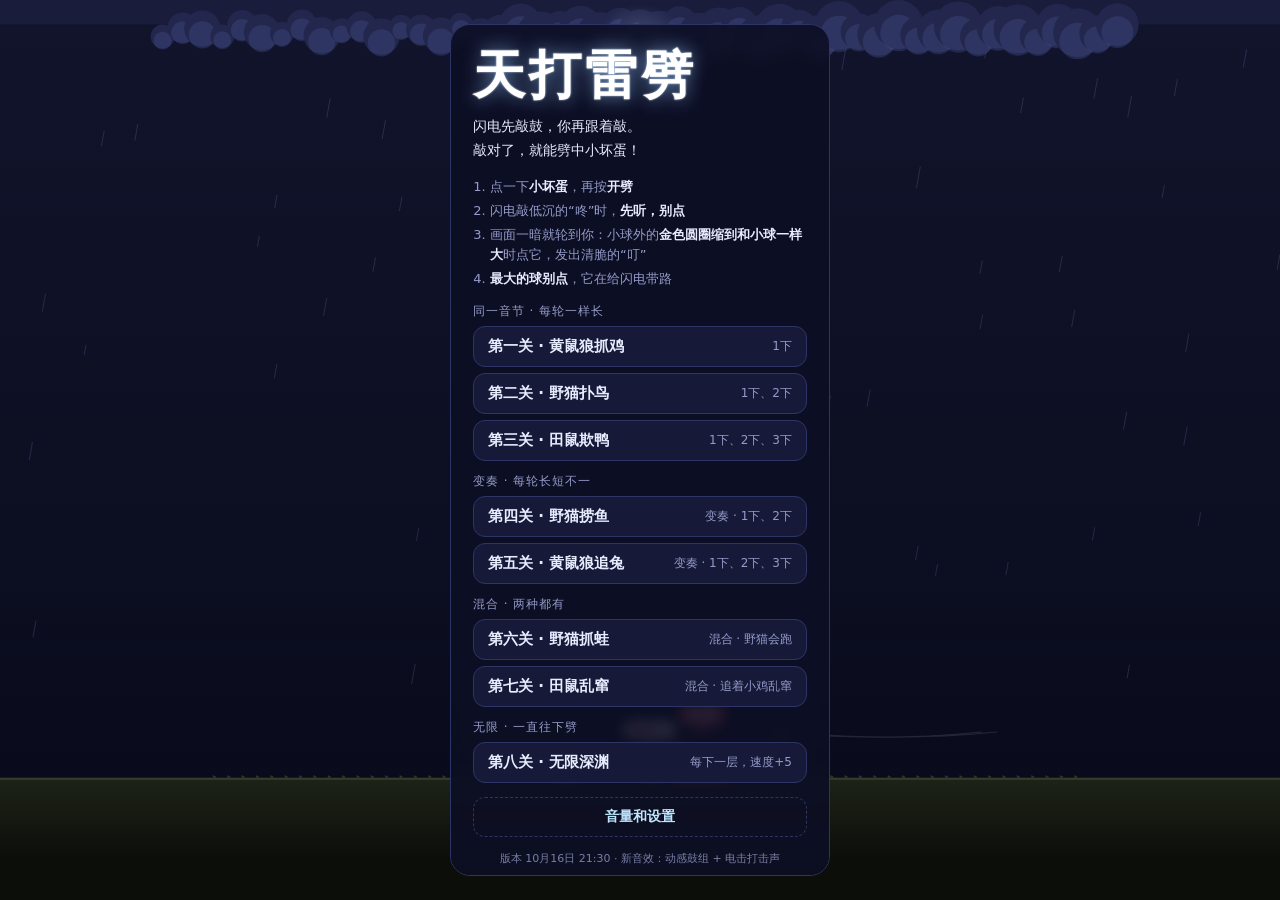
==== commit 11112d38: "节奏版：接入 ElevenLabs 生成的动感鼓组循环和电击打击音效 Co-Authored-By: Claude Opus 5.5 <noreply@anthropic.com> Claude-Se" ====
--- a/tianda-rhythm/index.html
+++ b/tianda-rhythm/index.html
@@ -119,14 +119,14 @@
   </ol>
   <div class="levels" id="levels"></div>
   <button class="setbtn" id="openSet">音量和设置</button>
-  <p class="ver">版本 10月15日 20:40 · 无限深渊：每层接回云彩再重重劈下</p>
+  <p class="ver">版本 10月16日 21:30 · 新音效：动感鼓组 + 电击打击声</p>
 </section>
 
 <section class="panel settings" id="settings" hidden>
   <h2>音量和设置</h2>
-  <label class="vol" for="v_music"><span>背景音乐<small>音节开头的“嗒”、沙锤、贝斯、拍手</small></span><input type="range" id="v_music" min="0" max="100" step="5"><b id="l_music">100</b></label>
-  <label class="vol" for="v_fx"><span>闪电音效<small>闪电的“咚”、你的“叮”</small></span><input type="range" id="v_fx" min="0" max="100" step="5"><b id="l_fx">50</b></label>
-  <label class="vol" for="v_strike"><span>劈下来的声音<small>慢动作、炸裂、雷声</small></span><input type="range" id="v_strike" min="0" max="100" step="5"><b id="l_strike">10</b></label>
+  <label class="vol" for="v_music"><span>背景音乐<small>动感鼓组循环、音节开头的“嗒”</small></span><input type="range" id="v_music" min="0" max="100" step="5"><b id="l_music">100</b></label>
+  <label class="vol" for="v_fx"><span>闪电音效<small>闪电的“咚”、你点中的“啪滋”、回击、劈下、裂地</small></span><input type="range" id="v_fx" min="0" max="100" step="5"><b id="l_fx">50</b></label>
+  <label class="vol" for="v_strike"><span>慢动作氛围<small>普通关落地前的慢动作声、远处雷声</small></span><input type="range" id="v_strike" min="0" max="100" step="5"><b id="l_strike">10</b></label>
   <label class="vol" for="v_bpm"><span>速度<small>每分钟多少拍，所有关卡统一；下一局开始生效</small></span><input type="range" id="v_bpm" min="60" max="160" step="2"><b id="l_bpm">130</b></label>
   <label class="chk" for="skipIntro"><input type="checkbox" id="skipIntro"><span>跳过开场<small>选完关卡直接开始，不用点坏蛋、按开劈</small></span></label>
   <button class="btn" id="closeSet">好了</button>
@@ -161,7 +161,7 @@
   </div>
 </section>
 <script>
-const SAMPLES = {"slow": "SUQzBAAAAAABBFRYWFgAAAASAAADbWFqb3JfYnJhbmQAbXA0MgBUWFhYAAAAEQAAA21pbm9yX3ZlcnNpb24AMQBUWFhYAAAAIAAAA2NvbXBhdGlibGVfYnJhbmRzAGlzb21tcDQxbXA0MgBUU1NFAAAADwAAA0xhdmY2MC4xNi4xMDAAAAAAAAAAAAAAAP/zcMAAAAAAAAAAAABJbmZvAAAADwAAAP8AAJzVAAQHCQwOERMWGBseICMlKCotLzI1Nzo8P0FERklLTlFTVlhbXWBiZWhqbW9ydHd5fH6BhIaJi46Qk5WYm52goqWnqqyvsbS3uby+wcPGyMvO0NPV2Nrd3+Lk5+rs7/H09vn7/gAAAABMYXZjNjAuMzEAAAAAAAAAAAAAAAAkAwYAAAAAAACc1cPCCUsAAAAAAAAAAAAAAAAA//NgxAAfYVIAAVvAAAwrMWSjdpg6ioOWcgc+GQpJq6iZuHjoSAhdk8Nw/fgBDAwACMRETExMxEPAQmzYGARhQYAhBlJkQaCF2GCRTnzblqkZZRSuX3IYhy9KH8fx/JZjTxunsYYYYYYYc/PPPVSksbjEsw3T09vuq9PbB/1h/4Pn1Ah/5cP/5D8u9RLPJVZLUKxIAEdFKRV1RF9w//NixBEkEvKIX5loAGWwQ5Zngpuj6ayX7vjwjljx7WTATw1C8B3GQFgOhJDwNGBCR5idDwPCQHGXjyhMB7pHBxjeaMaGii4xOE5JdRoS5THsZGyZxmQu5saFA1MjQxK5rSOqbehl91IGiZvUdTp3Qp//23TQdTqPXTUby/dmoomX//2/X/KCdM3vrSTVBEwJHBJIDQMW8DhOgp4SRf/zYsQQItpqoAGZeAAvBpIRpCxcSBAFMDCVlq5ySJjDtiD7H4cbbpBv6lgUUAhasifv3Kbaca2fW8R90izUtqnmhagRY8OBnPzmDSF9V3W/+/ilPem8Wtnf18b1/9/4f77/d8aiSRI7Z9X8WkaW31fW/n4x///3Bwj0fbUAxEEcqRK26fdE//LKDLSTkHARxE5RnRKiAykokRDJbMj/82LEFCQ7YqQ32VACrxhiiIRrkAWIJYhKoBaZDz1XKSAZ8cEG5YfsWAKERhCXLCJFIllB8PycKMoP2GCmiHJTWco5bP5Be6q5pBmVeo9chMMMmqxiKixgYiLOmFDm3zTXdlVt6m2feqOj1mWOXbX/OXQ4z/fTudRH85qH/RWc1yeFIdZVP1HmHSMRU3GBpnqphwwYkOwFCIZzuCTo//NgxBMj02KUDtGHROPVCEzzULBBCMSgUXo34JiKeMAo1IKrSTFppiaQPlkxYqxuOIL3s4tS3IRUmWgdm3nwTZoP02oaypHQk0RI7pGWj7r2i96lyl65b/1y/9+HmUyz9/PBL5Q3I/9D5Z+2X08mL/+dbXtP6s7P5SvbI9Qj/z5VmNI5ym8503LVAZKbLJM+CzrgcVCDTysLKpnI//NixBIjgl6YFtmHRKDy6YAjIJ04jNS8VLDAy9VaRxJStleYkslvsmDWJWyguA5cre65xhAkCapM3opHHfiOLdv1HviK1shuIrVPFbMV/OqWbm4HdfdPQEAovzxBVz+5f9asx6ER2+ZfvVpuTX/c7k5mYISCpv+JY9JLbapTzaGvslkuKkp5V5MFbbkku9RFAmxHVTL8gdiqP+U4mP/zYsQUIEpezN7CRp6RKDplzZY0oHQyqI7BcjEpWdQ4wJ68Kjrko+tifQzEerNI6NrFl5SQRnKiKi9BMMDF8OucFG9DmlBDEIk97/1TQvXYjNCVe5Q592I9FkqaGFcVUPdo1pQ4O7GUsWsy4CxV8US8s2Be3NLtNWO1KgAgabcsu/bAhg5YQtBGgl8A4XtSX87mmCuCwQodJoGrjMf/82LEIh+TUtmeekS6yBs97GO69zBLFKHlBZVizH0qvcLSHnfJ37bMuq3EQlUjzq2dbLFsdFqJCeTBC2Bs8zMy9OS2i2md4xCECsccMEYv+f7EaIw7q+jfKvVC2NblEcMFRPuIoU9fe3pqGt7d3Z4iARXYEvNONMVWIVA/UXR8glebqbuTdLk1KKlA3/JoRY7eHiPycH6LtpDn/TZY//NgxDMeq6bMNsJEzxrBO1bv+zFlbU1UOjsotjMzsrOr+dvRKNu8ttGvnq3q15uQxyFsX+/52vnRnT1ZO507ZCNXGXqxhB2N/T9QnaMKl3tOE6n2zTtOSS7rYeMX1D6iKb7UFxkgaTqu5mKxPDcHo/PFReJ2bYwTxRMWaA1+wu216BTNH7qa1KCDVJsTk5HeY8/9j++bJT2qLd2+//NixEcgAyLQPsMEvt1QCYIJNbJIRsgp90CjssGVGqWDOl9qPzFyIaSltHo/q6K3Kqrmnl/fRmb8ORTy+SQc6/Oqyy0U6QpNyS7qPCo0zomiIp4Kmny/lW8wT25S7VKEqVMhUnsXJqvTuB0+52bwpLkC+6iTY9MN13ZfxD+pVsqHc46A8QFd6Ac2RUV9LJSjujqwxDnI+jFep5rGOf/zYsRXH5se0D7CxJ71VsqXVXO5COKdF7a+rJ67bdtHNk8UHTxw7XFXpRFxzpYfVYSdbPUKCty2mAHwDGEkeCgmjlzC/RW6qmMtSNTZ0eL9X/L//+Mx1NlBG5QfNyUkyTBnQ2sx/1a8oUgydZP2gxG3PkAkIzxGT0gXR74LtqR3L3cuajE0kCiZtSJGsSRY6jLe5PbnsLnWXmw9Qyn/82LEaB87SuwWWFL/BJiyxm97t5+ZYQf4BHSEDMM0jX/nBFUxM3jSJYmS+pWSy5NdoJfWE7dSaYpapV9P5fWDUY6dROQLr0+AEa5kxlExVbINFoxyurKqIzlqpHV63NYxjHUpczb28pn7P9DGc3YpStMY0zoaZ1KWhkMpZv//38rVEtJb12XhqKFg0POgqG5tCw6sNCI8dEQFCR3+//NgxHsfAs7I1ssEkCVqI+ATB+X3VItMtbDBVIfriu8Mas1HQtcSIC8TKEOIEz+9RgfW8NYvO3aDNMiufqXt++6lkq9Cbq+bviXT+nvuniae0/0R70m6v3gwsgx6PRJiXY/SCTyBwuouhguQKiMHgoNYcfTkLVxO8U/zejtVX2QNtHkgyXCJvzmQP0IDmb3JI5d0MJjfCalM7Fct//NixI4fav7IBMMQUBTLkIQvdgxCjxdEeboAnc/L1sgRJNepvEHlcWWDpWA3yaZtxmJGBk+d+TE+bP0u/mrHS2jGual3+ZRulGz6fxrwzqy7Vs1/pN+fSjs2q9WQ9Ydh0mNqR1v/9o0L4GDn37+X/kHNgqiLI47xgUl/dQIRfcltt3XKuF/ZBxFJtxdRlTpk1BQXPVHINGkSmx+abv/zYsSgH5te8Z5hhpdSZJEiSYfop6xsNnlf7oHU+cZ/ObIpoQn8zrQ4E+g0YorvIEHShFQG2c3Jcjnu18WyGwyZnUD0MOlKJRwQAZAPBtI0GRxRtYgCJALJp3Sg17v9MdIlDhwgt59U/UoCUnJbtz1NkGk2m8kFHlJbiOUB7LTrW4Ttn1L7VfKH/OiCPUVvPb/L/J4d3/bvxtrIeUb/82LEsR9aYu2eeYaeSVwnaQhLJ5PKm/ZRbgRHV3skTqbYlK0lUidhEMlXCIPqI1YaG1LIZDu4H4W9lf0UJlLBmi7FG5nqXw3zYSagemkTIlZwII1BrDhKIt5rlxRTmrZI0GKrWKOjSxF9Hsh6pOVmNw9zAJ2aBjF9M9KLofYkhLzhJUpZFKul9qVrEo0acLT4TpDz8P8vjAf7ZuXG//NgxMM6VBbgXnpe/jP1//ntjulPq0FdHail1K3PHytVzRVSq5Qu3jGuIL5ulgbiWw4R6hAp0qFTQUSg0kALjTGhgEUKgEEl4hFQgKWABjAMa0lO4TxPgW9LwOwuaWtla5AyHsMciGnrUFrYVZjyyNkp973Dy9DYufiRv4KDyUoToHMqXSwWSmRcbgJtuHjr3sMMAzWiUKGmDxqq//NixGgikYqsDtMHJKgicOLHgu4VoRFCWGkgKgKsC+QfXCo31SzSz+HX33loK2uqAkpOogmoRn+DioY0pkw5kwCNC9brVsC0SHIBFJm+vFZi3aIIVID1sMPt1aRpjow9FaPAMhgZ0NwJhpwqpcCBAyC/GE0sSXKtU1BZ9zMUbnV8zoLCklmEi9FPCiCowy3L5/NNliSFV6pRv/kP3f/zYsRtJEJusBbSBxZefEEk1IPUQoTEICN4uKHr865KcyRCpl/D8q752gRD5JrEhWoNVpyiiBThO4wMHFBQEGiNaQnRefTBhprkOXNtQp7bNXcaNMWs8QlBLDXA089vJmabZiBmbhBfB5lKjRB8Nep9ZiK5AxqELJzj09Ey/MivoAp7Mg+bld5OH7zM4f5XP+YulYcY+ijfnb/whiP/82DEbB7CpsQ2yYbyJtLKiZoAfEpoyodEBDtuAZJySXeIFuEvejyEJkAPosuKgHkMFWZSDFHCWl4nMyX7vQZ+SU1X/LdRJjTo8KSJ45YxTjkpVUkW8RYyoZnKJtMxGKFhTGcRd7HFHDJBKcmY2MfV9TC7K1yzk1yoSp5a24mZSPf/aY31RioVnV3Mh77sZldGHugj9Exb7LIJavj/82LEgB8zKtRewwpe5ssAMIB3kjk/QaJHpvErJbgmKstoDrSNQVoGDE4GgSNFJbMfoqOJA0CGo80eJWGkKUaxJ31R2eilxcmpxix9DEtIo34a3jF5GNVXzC86wNeeVv/4r9d7QRauxh0/HkLFUOmIiIUNpPZ71Tz5OKvvP5JhIANrLONqqopqIUnG5uzyuHujo0ZBOkTLXGtXGBNH//[base64]/sP/zYsSlHgmm1D7CRKr8aLFPV/TIq6XdAYhbofmXsRza+CAVBd5BnSy1vNloldNPvIrHfqrfFTQkEhomdOnFLSoUEYmQjLJMEkvKFXf37eXqvLrAgRAjhsIqAbr3Nuz4LjL4MERVLmQmLqPVba+nhh+GvxU8ty6dkvaiKSNB/5gFqT85QdrzUgQNar20oFl4VKG7bs62jX1ndXEGWRH/82DEvB3aRtBWwwSWkORzr0frWi6vb/1X5qkW+ZymdEIm3rt0uzmQqHCzpoSlyxMFwKKuPJctqMl/HicEKlC9apoWXQQGSbkl/iSsZ0C/pOIudMOssPjVWzTqZQK+XjM11jk4+Yzpslt+S2Bp7/acLMFzzsLFhwqhBxgPI6FEeNS9BgodKGKiMxgZxyftztqGXzRs1KuZnmfliR3/82LE0x6q0tBWwkS2p2dnl71W2Yg2eyrFsRJ+mWX/f2yjn/zUqdP9pMgjUmVSGrMf/YudKSNFIUYkQhkXXZvpGLUFknK0UyJ45yUdImUMGHWmSQIgEwlhr0DBCQGLApdKDcEj0tAmJQiitIKC8dFQnVP+bDmtoUiwS46ETpU2cjhJ5EjqjinW5JFEnwiWIuyo2hvR7WRVUgxtSsQy//NixOgjI6bQ/sMGlhHVCr8jlFZzHAqw8QQHUgygcdsVrxdJmgOIaPehocrh+Nit0V6QiEmiYTGDRoCCyxUaTlHSppaRm0JjSB4lZllppQYOGBAq2rkQo2llqWWR1jQ8MJMf7QKa8HBQomIhhnLpniR4pAvejEyp/bYjbQXFTDbYVqeGH0gUeWXrG60+7QnHfddVV7VlbP3f3FVH7//zYsTrIwICtBbTCpZXun4rMRtfzx9UjXtC0lj7smwYDoUqc/BYXA8yt8qgyjMhT5Nsmm0X1kR1ih5OhwubFpKSkhcx5g8IU0oo8I8ySoGjEcTCBZVAQwaZ6VATdepKK7ZpEw4cm80SC8ZiNvrKqSRawjjDc/sQTXFwoIAujyGX8Bw5Do9BIHJUHRLMJriHxRIvkbMWVInh1e/sPnX/82DE7yQCXqwO09Cye6IEoj1uSR3Psj0ZiKRFbu6IuzWczEdTE//mIUhzoR6W0Z3lPZLkoVfzf3+27v+KLqV2DvSqFpOXDgshGnDcFnzBohCYMMVVRZFKujpFbbovpTQGTG2uwGwVZLPGIXIhweJ/yBZIG0SRqNlDygm2nxfLxhd/P1DG9Bv2Ga91dKCTNfYKNwSqHiXNSnqX55b/82LE7iULprAW0gUyDLPvtdCn5F+f5e8nBZtjCqhkR995lH/Vy8PhtVOOaTyvlXIwEg95at/RqUVjKGqCilJtUHlBG+V0se86orlVK18l3aKDCwaMrARkjItaOtHs4pKENE/YTyUbnITD0JzLBeRHrtFMNkImd1L0cUMR13qvYJlUYikhArKUiHJHzkeKzq6M53EB89j9XOTm949Z//NixOkly6q4FtJG87dOPwwezEMfIu4o9sVaGr4Vid0e59hOhd/d0vjb9f4h4vcb3Y+7+3waM3q0iM+AgMjjP/pam5aneZImcIQYwcatKWCoEHtGGQ0PvoIRLuufAlqDRYY+HA4CwFsCrL9G3gMjZpEy6JwAd/szVXVCe1lROa0OL7zbF76mcvj1+/DiC0EwANBiruEiwQS0xl3bPf/zYsThITpCyDbLCnu8Hn0srS2TM8KSEEUBJF4pmTQ6qMENg7A1yiEl//nlyVgTImRvE67jnuvp9T7UINf21jxKjlrfdf91n0rv1R/FKggGSckt/9Xg81loYZmDNp5gayooOCqnlIMVPKl1nfQ+UQ2/PgIF7TNwpwQHBibkYUZFRnQMOGd0oiMzIKFNB5bMgcG4U6ICQBZhmdZyX2L/82DE7CcS8rgW0wbzbm6PvKqPTypLbs9kd2VJao6Jz0ueqI+Unrk0b7uyEMZK7vPBuau12Kb4KK8FFchHfCO6FDe11VrclzRDIQMitB0F+CAAIUXUECO7IlZWiNUd7rGIJjcqeV+YmzTczVgmQz1+/ogD0R6cVphPM1D04NbuKlKhZSO6mDZVLV4GNGbz0IldXX5sfyAb7Rl7c5X/82LE3iFLWtj+wwRbMjeTZCN6ZGuZQ+5YtSBBUzW+vM//OebnrSv/Nvh3p/N9FS5bTOcZouX3pf///2E6WmTxwWFsqaSKApu4EBoyVg8N00bIAaTFlzFpHHNOSQHSYqCBCQSGRFloqIN2lE36a6KSDfzUPNNEjIvSqRNlsKOIUZ2oy9U9IXUicDUdyu6fLHY5R4xOvzDBBrjLSOaR//NixOgkG+7AFsoHF4nKj8lSGCA9i38F03Pql/SUz/XbtE999ELcjUkujGdD0ItWFFftcbfWhjix1BWQm0DdN3XVFpuWjAxd58QJpwp+QwJEmCNAoKYJmvX3leBNNx9NzEkzTJSzh3VsrczfeMYuLCtjxqfpU2XrKGhTcpf4r3k4zHbdvAofgZ/Dm8YYIWxZrbAQZQx2nPGIjd1En//zYMTnIspOpBbWBnzuWp8BO5OLUQiGfhDZjB4NSpMxxTii2VMyv88uoTVRX0v+3zf/z/8hZaC/lEuXuOBhA+Uh/vVbm5cQDGC+aLRqvncoBgDJHJjRSRy6d7mQMug/ai7dIjeiNx4aPkE2g4Uj4Q0ZU1zljsE47Jawx0TROTZaVDaoijzJe7mTc4aS6IMnp+9S3zZfCrXS+YTZ2v/zYsTqJCNCsBbTBu7s67/e7v+nc6nGdh75ljWtfUP+r3W7dF8t4q/4qVJ462T/3siKvl08w2uvq59Rjpc//2Te5nL5t76c2NltOPPp23DmIENN369lARCtX/XTJhUkYcBVZiqBlUABLG2EpmiwsQl2sEo8OCIE0OpENTogNZRqnvtgAzD1lMcyfIStysF0814LDpxLYoS7MuTdVa//82LE6ShzurgXWVgDE7VW1QTtna1GfiEIxoWkJfPCWoefNzkXLtYfVcIzveXKIdbMvK9meRorVHxq83js8aJvESiRJ4mixNbihSlevJdXra+cWeTwfrONbpSkClX+I97s7A2MKFODWfqQxelLYd3fwImqyQX3Z7a3/E+741f6MYqlpC30RfUqVfPmZvgqKDl/fPz60fTb/z/8fxcM//NixNc7PBbE95p4AvX+mKP9////76fTlc5rvGK1//18Z84EuwEHGxqxELBhwIGh1MAPRIOHkkwQDcBBOWAIBBc46SiSRq1mlOe5j1PHK3RZugmx5t1dRDPUu3zBdOvUWzQ4Nlxbdd0h3rF/geb/61X6g6upSVZQ6FCxzXip5VAVCdQlYOhdBQUJBTTaRTjvyGncxd+/+L88nu+omf/zYMR6JIEirAfbeAE/xBtNgvuN77/q3rzn///6vkhuM+P///0CkneLCDQsDyBzNOTKaExDFNiLOa+YHF2XmSDCJExMEg2lrSGiStL6oQkwdpBQEsvq0M/VpMK+kdfBeQ9x4cBJvD5UGmysNwmy3+jVEeTZkjv9/O95fbtj6tmz7Xpr7zaNr3pbGa38DG7fOM/W8X//8gcHhQ4VLP/[base64]/82LEcDr8Frj/mngAnOxx7pOFeRzeW0+YJ7biYhY3PVwm2r4+TQvvzXpWO57lizyZzG3TVoc/xMsYqxs6sVjgo1G5wNagTQr18X4/q/rj0f1rW1MwKbxS28139008YGRRv45kMkTX////////////////////JfH5oKiIh51udKemo8FnjqxWTRAAo00s1ABk6flkMuxPIMrTiGRo//NixBQkOz7A85poARAYBPqMp0JJLAwcupPW5AAbImZLEIbx5mAWomDgNC+RSgUx0PopJjlSJ7G5okZInzUexdYkS8tVE6mboSSJYki6XTEyWgqrdTekipJJR9FL+pl/5iYGJqiZJJGKi8v////6lpLRqdIxJUxQJL/////ZImmSzIkTVcIqbC5kBdzcBUZMylDaOE0BZMNMi6hhIf/[base64]/zYsQRH/m6rDbT0Fuv0GGUMZQuC/gCwn3NkfyNXhymOYZS3YdF6U8WeFhJo7MkdthE0WECqc6Ng2rH8V57//rlKVFF2ZfFDvIf6n+R1xxcnNzQ6BExQgzricgKuDVaV7boHaToZZ6T///naOoNdE5fcn8o6L//9z5z//gSTcktDYDWSzWCC1xjQpeMwAFUwoIn9reYy+sC/KVWQu7/82LEIR9qsrg+0kbWtOogf2SiJg7e/jKu3LvbrnvXUZTioZkzrD7XE0LYjnq8ViXAmM6welsIi5MenuW6waNWiwxCYok0z3ZP/p6PVy88tjJuHTLO/52ZJBFBIE1WzrQbGDjYXbra+5lVG5yW3biLiTkfJKgOkMbe93569FY/AuX3JDluznM2frdFBpOh6hPAiJEMQfqYQEup5Iho//NixDMfc27UX1hQA67SI+hhUfzT3PeRmlEdiDIjJxh2gh1PPRs5Zaqqcu70c1WZXZzEqenv23TSc7mHq5nShyMz/6Ps2j/v9fMV2XfZp7zkVkJKiVd/8QCVYnGpFaLQAzNCoa5THYEzkXCsMZotGSh5hQcYgDCQQZcBDAGj4tJNtBlAQ2gWoLQMODKEkHKA3QmIxQ5hqHg1KAIWSf/zYMRFMJPmrF+baAAZiWJkUhoCeGJcJAkh2DhWH0dx0aRKzo8T5ImxQHgUSTmJWUzY0PHj5qSzmqKbEgblAuugYKczddpJF5ka2UtjzVFw1N1HnUmp1zySk59Gk6RolUmtWm9NOg1zA0Tazb/t2qvQuyGaGBcNHsmnZboIf//////0EEE03TTN5dUCIQS1NVCUUG8Eiifp4IUOwf/zYsQRJEqewPWZWAANA1TpN8QhI/tYTqfFRpez7uc3UgyDKyCIZ4eJQGS6ZsfNDx8lqE1x6SSbHGkh9lhYtGgX010mcon6XWk6cO6rq0uu74c5rN7CShVxV/e7iJ4h08UlpvPteaMXZM0be2OO////8bXGxTDn1K7TtMarJI8SLMAoiPfyh5h4JWP6tCoVfty0laNgE6SVck5xa9b/82LEDx/Jhrw32UADwzkGhulIlBqBT07uSv9PVo3M5y65NTiq4jMoSgSKxVUihlaHTLKDUTwJJZ5EEwgeZdf21SckUHrIg0i4e+FhtkH07UDshMTdFtfj/O84zqLsv/li+Fa3+gV/G8LjQi7vV71RaXF30tSf67v/4r0LktWq25aIMHGLGZomCJMOZoi0Ttpt/NNZpJ5vD1aTPzze//NgxB8dm4LYFnhNH/cvL3ms0lkABZ2xy9RjP3/vebLGMbP8+MbeQEMgAAAERd3Z5Mmntnk077fxEZ7owgTTv9zyZNCIgyIzYiIz+ICyd6YQIRF3/4jPEZZMmn0f4AAAfgACP6oBlFRySRy7l4B8TwenD2HUekrybBPOu0sdzSYfQPdnpKaRb9WXXegf7exWMFP6Icj0Po8/vdDP//NixDcfg8btvmFHV8t91KxdqZSlLWjmfLm/+XR6GNlVVaRoeqs3/sylt5qiqWzNsUY1I9lKH/50BUsoyqpF/sBCmZjqnGjHHIMzNqFBf+aLGO8FDBpuSS3eNoRjyXGIjw06suZ7UqP7XfzH7ktv3KWpdndctg+E822oltXnEEcgnflmhBLuow/kb3ET+VjuOS3D4d3ESiCZi2n6u//zYsRJICMi1P9YQAJZ4rubl1hor5/r42qd4725rjjV1ifUw8RheUN/p8mJ4mPr0iv/T9Prq/msfJJIfIz0SZNn8sJeqgIIglm/ZfNL7frW/3DadgQYTIgWADhx5CQ9UBJLO9B99pkNwc+CKYYR1Nx/vkvMIEh49RT2Qk04k7GZ7AqkTZ0oFaw2tLeSC4KOBDftriy2ncaYiQIdO2v/82LEWDZD/tW/mXgAEyxdM98eNif0Z6wfnVK1iR3asorJe9/rhu1/n+tvE1rfvujk6i5Q9D2CHPEkUij9bbgwa//2//1TdNX9M3t7xIbc9YW6HVkUcZZVaqZX3/t/j2z8S19Y+tx8a/8f7/+vr/kGTq4gLaoY51IXQ73JiVKFk7hK/TY89rf4+fi3/g2KKckt/QRkkw50w6rAWUJf//NgxA8fy1K0H9pQALP0r22j7OS5t6DcZY/un440VyHjlPy+oFwjGkI/IAOkhpOxMcxCjIXaYUkikNzqGorGyFSrmzkMVmR02OkiueyLKknz02rnGF9Ebd32rSjTXro7LvVDLqzOi0eavU61Z7L9D+v0r6ms3qRKCOrMag7VAKq9uUL5MdkDrS2jFgVSCQdraPMOxlhzSkyl7UFq//NixB4ewzq9VtLE3hFebXdDYjjusxXIRKN0qDNrrS0ql/Gqb7ValzaYpqTdpfJRd+1y/LtjY3JD/dVe6+nvptSvmmJRNWSo1nasnS4cqbqzu0xlu/kfvTmtQy0uje3ZvR/wol0VBbw4HAB2VLJuBARP2jO6MCgE26JDsZAA/QVHSyFKCxNBMp6tTv630EoJY40V990kPgnqo+lXBv/zYsQzHnmirV7SRuxnNovookmL5fYF0MyGGoDmfUh/n0HldEpguWFtGjOPfBVk+WATiwQKCYa54fc1hPYZWgWIvJF3qeivaChsBJRlKMZ71PnPIlbblAwHOoBMeNBwEFYHJUGaoQgY16umNqVwPqhgaBKFpUliLTt02QCRPHbzBWOhBxeAaWvi0229cnWz+GU1Y++GexXNPsjcXUb/82LESR4iPrQW0YTyryOiseQ6ZXdkscjvhamaxlZS+mjBnIBlLACYK9lAXTEQs8OhwvUKii0wcS3TxV6KIcku4HCxwK4HKkIYLmwCBCh4vAXcvxZfpCNaS9F146Z3Z1Cl0k4A/PrjETkrhT0qAxdtHBQtqYTTGOwlblawJq0/3Zs3/gWS2eUJbsd28HkHPR0ve13feuUL1qKvDrUA//NgxGAe8Z6sHtMMzDbklNIYQDWJhECzXuW1pBRaDw18fGufpWKpPa4VfuSgQiE1YaqpeJdNbBo7NXTpqjlkIaN0M/VbME1g6dkCXIGiYLq5CQeXP3MoZt3PdLqUz1Mmig+ELYrLjPOzqUJtoXxQ/CyTFnChWIQMYjQ9jtRj2R1L532iWV3TV9NvqcE0VDgqPPLelThp1dgo5zxd//[base64]/zYsSGH2OqzD7CRJ9gmRbhYS6Cuoel8VV6RU7heEtzeP8ydumjyb1+vC608Nr2CWXs35HrESaNwUcjnI07GWUg9+tNgWQ1HcadTojbXVKMrZlpKpbGzImu9aTs5leQyPMIP0SW3dXfpMpk9fm9rKsyedWt9Po/xhNQqWMkA5FemgEgfbltu/sr8IlXVxuvBUXjLLKcmjej3grWcxL/82LEmB7jptT+eYsiLLB8OZXQtazaQDWv3kCNvcqEbrap8AizQh7CBTnxRvmLbFL88g4Y9C/UGu9928uvqntWky7SPpkX5OOdRCKGUpnfVvmf8v+fdzNKCnCz/IUl9ZFoXW3ovI24l1/dvdf//dUEkxKSS3WzflBSJiFAC5IkC26R0bgRWq13ojqWq0LQddXgEzTT+Z1Y42Me5oXj//NgxKwfStLdnsPGX3zCr2VzEF2IooqGYatDEuOApGuadBzteqt9/Id11IyEUQFrwCIi//m0ID4B////+o7EdIYOP8PgPZLM6nuY/ggPaA2iMd/2/jv8w8sY//v+1VbblxYASnU6asX5WogOfRBukom4PA1mru7PSzdDDIFiHHQmGrcTAeXtMqOiuK2ne626iEnqavVpVV/pY7mm//[base64]/zYsTOMswWzBbCEt7cuUWAywPmQDyxgioHULaTMuYe+DIMph9YyVAYEhsVVNk3icJ8MAib3YZH2RkQYdWdmYEJGv6Om1Yl9GoCLY5aqxSq/Dj9XnKnV2uy1Z3UdZ07JPaYDgUHu18woRA6GBvEo4wCB7gacurcdJIY7hqSIiQTXoIkW7oIGkm5Jd/CDD6YBXMztpctV9D1RrD1Vbv/82LEkh5yCsg2wkSOr3NP8BSFUV9NwikqYV+l53JR6C1CSPwu7Yiqdta6eE2/M8X3eLIC5W54/W5z8svp/8brz5Eg8YKCiZ2fewX6vyYsjSkTKSJ5e88z+meCBBSlH1LD4sEzQmRTn7Rvcr2iwnq9FWvclxCM14IUx4pCI6q5aqDHt71IeSMRmso9DtNK18O84B6WURyV1561nEz5//NgxKge2sLQ/sJGttTYMcYJvY16wrdikbSGF+IiZM4d6sR4utoicakRr26FUU8eTN/LzzfCTN90sWv3StNzb3fx1FswxSEY0xAeUdER8SPKB1JW56nICBuZDhmK4Cc9aJSp8/JyfSoZCeHG5lYB7SZkyRlVJkBBqV6sYipSWdMoIWkpUjjPxImPIwqUGGFrNeounG3bkDDmzQPj//NixLshmnLAFsMQyircrTD5XuRPAErCczSuL3UzA5PaucpWULcnv2dOpfNi6KEZx/U/LhboT5wuZ5ZfYR23Qn//eZwkFzhPkTwQHHCCA4gG6JTiT/8v3NFeEmcRzQktNHNCEUCL5cCDS45wWMdIPBF7nwjgOgQIKUkt3bDERJ08yZPx0J5ndzcDzEvn+1bW9Sq/crfdzMnPn4fEGf/zYsTEJyMiqA7TBygE2IZn3/398K/+epXiacN9zzKrz+Pv+MrNEpxMpiTDZlEfOsNSkNpSZYWunst6WIZrJlKrSzBWlhVsbYp1YxwokZSplWOStUyTYGlOl1NATIjYtIrwjQKU1BPT6OYmxmoFdK5fVSpeOeXFya82mZVMq0NXnalY4LA7YVhPM6tewZnzG0MU6dM10kELUN1vDbD/82DEtznMFtz+wl7+X8fTadUF6oG1lOrcqzZmgub1s3NmynUCEmku2RziO1C3d63MbpmevmFrcGaD8WiyVQVubcrCQY0aVHQyDL0zW2RFhNMrxokPRgaTCo/RCeLCvkInAtphnJUT7RKNivGBZYcsK5XgqbP9IuE0mmqmGw7iYcXb4pBWYypFD0k4ed4pGoRcRS1LW8UrqcSrEsr/[base64]//NixGc4RBbg3njevnIKrOREo4lh/sKrNAv5RFGYRBSXF6QKXiXgty5RSFIyCuWKK7Qz9eUD+2tyw1y3KFXQW5hYmVwh4fOB1qyW0BFpJqeK9wWmQkiH1fKBjlkioQ5bMs6I+ZZ7PL71nrhUpQ40MUbAo0MU8RkWkMj0Y2J6tWa3JYfw4EVzAlfk3NkUMjfrQSkNLxcyFIqzD0kIjf/zYsQWH9G+vFbLBpBmSt8SoJpWJrIsL4ng3cOjIYod//U4v6OkOhg8FnbBgu9MO1UoKhohlQY7WGbwMpIWSsv3Od3Lb8szkMMHTYiGxMeBZYaDoSWFQSJCJpUXBk0qhYC1Ek2HXPto08sWWRnjza+gOKfXSeqVGluSS3dsCOAWV2XAPgxkJMiujygPocY4Xh5wilWq8hVkyxPTDs//82DEJh+KXtxeesSemK6VuX/a1kqzSD98Zm2Wy6ulyzCSi4ejmI8EPIpnzs9tRZarSyNq77VRrVXe1+ZpSBBqhSnJgKAoCJsmSKYqRxeZeKzpcM2km0ouYt/KChYCuOqDsKrIyqoCW25JdzsAkBttwaLeA2q0W5p0avQ6S7ZFtaZna1X/dPerOBgVxCGkKcd+1kc2N7F0issKOfn/82LENh3hztReeYbyzdhbMDysorlhHxcr34ueebKaT2NlwZl4MqaZUeJpY0oKMDo9ZO5jUGJRL6H7ajCbC70tJiumFDpQ1TSditwqRt6KqtuXJOL4B8bvDUZCqDS2PFQuMSlPK4y91asFKMjHT4PE5O46xMz8TUwjv+v/n03Oh74YWV1/93npQ/TXIVndTqUCuqmMiOLUn7ir71W6//NixE4filrEFssKtjOyKRiOxi4pa/10o5/dJnmECTz1k3oT+WMj+kHIwoBVgkLpt0HFyAgUMc1A8GSu51U3fyW5RxBsM82NRaHWCJXImZ5tBLxVF83DJlo5F8Q/zlko4W6cQxod6i3/i2Kd5jWPMM5S8i65tG4w6IrB12ASdyopBsxXQ87PZqSE5iNturdJZT92lq7sVSMxR7Op2f/zYsRfH3rqzDbDCn4d3aqLVdeQ5T6zTo6CxBYW8om9S3c3iXw/KsIlDT80EtbcuT+BNS8zmC5SBwXMpck0cTgTYzAgB+aSKiVWi6HApE94HblNEiZvAKGuIMC6CcT9YjUWValk7rkZHM6CowY2WUid0VvLuU/zBLWy7i1kQRObTgVIjQ+ELg0QSwGoGNYMMXXauj2e0DsCzVC/lF7/[base64]/82LEiiALrtA2wwRbhQqDM9ctzVUHnyp8mCyPmBs60VnBRX1EeXu/6P+2VAIkJjdqu3B99vt/L39BKnLzu1C75eM75zZ978nXvWxtnOW4VQNDowSljpoa4qJVh5MesUFaBSssV+xDfJIQhNQWQN1mEvQ9tOVKpta2p7EUKhAdTckt3g0vcwGkHkTLK2WqBw976StOixjJIZn/gOnO//NixJkeCaLY/sMMhhvl4EWN77XGnLqBcSbKzGJ6vFPqb1L9L29RSTd5cb84bH2//I7fyoObuq2jeS8nybKtx4XDmX/D7pmWlypmqvDgEZWi0IGKHJ4RRwEE29RrHHthAIumeqHNH1OY9gqvfM0YZSkku5mhAga5PhPy3AbXM1UJsvkZIlYo3FrJsElKYsrIzCmL9C0a13Wxgziewf/zYsSwICpu1P7CRt7aHefzigqERbjuqtVpejpAAFUmKdlnPXHvXoqyT2Y7QBOeiLZ3u73Z3I7quD1Vv/zO379Z0a96utmtbfp1pbLaqq6uo+RxYatswoUCChBtORy7sJjYPlHxJ1SJMGUqi1pwmwrFvsJwqQGT2GTe0HuzR2k0D+ZYa1Qpy87NlSpgDiNyuvYxe1uf9wOopsPzInP/82DEvx7bqtTeekSya/0UYzxv3nkIATxATSQDQbi6CaG1SUq5SQiAQIUBtZ12EEo80LPLQb9Ig/ljzL9QNAyJXC7rUEvDVQ1+5d2qigyYzshHHNQcZMlr3bcXpZRl9C3pvRcwluYksX0hXMCT1X9LQ7QpSytw9X8L2xV/w+96F6D6JL0Grb2XqoV5HuxUStLm0aL3v9XtfR2p+yv/82LE0h8ZhtDewwyaFI56WYpKMfQ10W9iL9SNQv6t/g7t/2V93ddnp+KAak+tttABTggzNolzyngwo+NcfQwPNflkAJmiAgJhswM0Cwo1uAnIGiAiPDJl/B1qqCMoLba6KgrsSmCwiXj1SK0OgGyW01+mdN1o4w/U0mpJ60y+kNQ1KmeSGq/deH6ZkDx5Kja0IRAMbQHD8Wx5MT+C//NixOUd+6bMNsLEvuUag95rE8v4rUNf5ZlS///nb/83f1AIsiLiBtjwWYOFRCYlWKo6BihDuc9MlrFD5oIUqWYhOncJThpwsHClTZoaTFIQ3ty5sYKNB6q/A15MdnKgK94VcUxkjxvvPVWtPxLHzfXCft42iKXkxZrnhouq0pNnLoHYle+6VrOv6zGGshvfS78/tY+ZljWbmGJ+3P/zYMT9K/HmlAbeUnzFIhAmcpOuVJZ9u+V/dP74c32t+P+uvbc9OtqNVvj+P38f/fE1vn/rl/cREzP/1t52Mduhr51L9NdvwvDCyY5xTC7hAGK3jiERCRGLznaUBWyccybqgaGMBBoEBDVIVHDzZGYHFmMsQU6KACbgNEAPHwDREuLw2wLJ3HeuIIZynR6JgqCQ/lG1NinRCpTC8//zYsTcJHNywDdZWAJqLyxrSnUBkHQVShSjCnG1Wqh43PG28fbIyR3rZAw9pqN4EFshWhTUvi5fFAfiyzvX+2C7A2M1vO91WTGt73atr2wrHC1L0eRNH+jyVnHGhuT98w2XSdUjkwp3d9X1TGt5zvFvo0BS0QjH7+O8eREMdR4sfoawxIz6PAi5rquMdhxv//7//////8TOFXTTy+//[base64]//[base64]/qHWUshf/zYMRiJ3rWnA7bC0SAxXGo0pWjGY7IYiGUplZUaJVmdKb20a6IvujLZyPcTdzrQ5n/ar9cx56JjFIZIiqBfAIbLe3+mbwndEQK/uS5AgIwn8Rc8RuEaUpngfq5Mp7tHX9RYStM5vcm5PS9T2deCVBgggcs0EkrxYNhwklrWn5W9N0mRMNs7vh7EYgw4J5JLogeaffRu1Le9iPCcv/zYsRTI1J2xDbCBvpWDr1s5IdRPq8O082P+FP0MhbfR9qe5Anlk6YcYcdIgJwsgAxVbzZ4RoCp4iyK3I9CDSCxJAcBpp966kqTdBKIMCtMOUSQOsFLWGBJvGFAL2xgQBkpUF5+kUVcSG46gndJjFNZVSnGo24YnZVYrKa5ctZZ2sCJ5lkMJeuwOpKew1v3/87NaeCpOt6iRzUV3NT/82LEVSGDMrgW0Ysy2ieWn/4WV9HUlG3yS+uzlo1smpmMYVMUBJGizK8hSt9WL/0+ulE+UjKNTkz8sKWOmjV+5cG7FwyOK8DeEqAjT/rIr3U03pgakuVVPQNdZ5GVBxvJpxpgZth4B0PZDYX1+LlNWYqClRjEDNomjIYxgRwkKOpmNKqVo97K+yP22bqsqbJvpV91VdrzIk47EO2y//NixF8ew47MNsLE0lju6m8iIGf9zdTnUi/wbCSoYEzHyuvdi5FMUahmkpvfYkNQgkHCla9Y2wPLbgUL7V/qQixdiOWr+FXGfuYd3+53+fvhHT86xf9hHxZ7nwP108tP89+/3Nzvz55/S6/Xf4iIiFvoXoWl8IIABBIEAEEIiIBu9Nz0d3d3X3+3MUWOHFFj78zO6vTnhgsWLHKUo//zYMR0KvQW2BbA2T5vmDNLQHCiJ5zFh2vBuvA4SAogNC2ckcvouw8OCYcAQA4I5PjocGBgTKiQTDxy97v3cpRYsWc2vgHLFQucIh2sjZgwCFwHoXo/Okh3ra/KLL0ROW7fSQ1Iz2xggTFCsdQx6lMLMJk3d92VJWVspjGyF7Ws3s23//9vNMZPo8zZW1ZmmMaUr5SlKUulW/7UKf/[base64]/82LEZznj+sm/mXgAvYq6iWzamr5u/15zpbm5XqBkUbYwNU+4EP0hYxnUO00KsOPevku0T+LGmm/Tid+p40CSNBfPn2H3iUpSnxW+Kazfh1oerG97PAnfqB5fUW2Wu2t/2rXH//7zVb3ruFEv6f739/O4LZq69eC8Y62rBneb+93tFewHsTdZq21nb1S6Mkct/TbbOHvJfhMQjMKC//NixA8fsm7EH9lAANegiFfyJFt1FU7HO1BrDrlSRZwBV7T2Q4Bw47rG1bl6KT1rVxNxjI9olNJtc9ChiwUkDWulmks67mL+Ia9V++lVv+llb9V6hqqZXXX+a2ZpujH5qhkuUQO+mekXZLPMgJJVKLHR/WCrlPLA0DXbWE5am3Kn6KHj15CCexjJTIBkIMMnb5axRtZ7LK8lWY+Xyf/zYMQgHtpWwBbKBvakDdG+7jdAVCYzeJFuTCejybdNK6B17hO4qaqrjxlTBOIZe1xG0a3pR0/KT7xp2JnaneKfmFIbjLaXnbKGwSZAhB4kJ1pYQD4ta8qKHrJipr8JNFEH0ijTbP9tVbvcl7whQJaBRIzDTdQbZ2qetOrrlLC5lAoGV4i4TB4lSpCErddbFHsP977zpecdo411c//zYsQzIEpuzBbCRp4pdwoJ12l1VYiuaE+QgxHyZYVt6cS75lGpVqRGDhN5mT8LI/u5+XD7pkdpVQhkYYKdCqQlaQBGwm4MoGc5cXWeIzjFvNn/89tkdQNtFACqMt7dokocCUcRknjYmoAutUqhbxbC6DQae+drUJoRqKYrKdQKB+1Twoq+Xq3kUm3dR0YYpGQOOYdlWqTeN3WxIxn/82LEQR6q6sg2y8paUV6CQLYtVIMRtqK5ireq6Ig1ioRvqumYzPK/nKHg8zp3pt9mYmhSMzIKuiD1E4PpQRc83nUxRD0QxQQJTkkl3qIqDVWNl1GwPtaYFP+/7RHund4RAxawmODuh+zOU/1YRZp4imcdBn/zcrRN6nCG0tKpQaaluOQKpdGSQzJsRkgWe5maviyEOpzMoGiJ18z6//NgxFYfSlbU/sJGvo/sv25fmtZoW3SLIQFxcEQVqy2RDqFlOpjTTUhZqCNIdqUeSY65VCpWm5QxgwhpLNBg4xUEAiAsl4FwsWirgFQYghnZmYdV+bDc2Cg8BhMKis6lRrzUBv+06JHVvyKdukLeme6cgkJjJthSOx1fF5S/XLkZS3Ft0i3k89+n8JNAznOm7Azwwk6+UVUrrk5v//NixGcfUoa8FtJG0r//4MyroHOnuJ2vkQ4GDqj1K2krl3oqAgG38l3ehngZN4g8dC5L8OpGZqqrM+lu5SS+j7AE9IQ8MJy+0xgnjeIFlvtKTiCqmOrtkfvSvHojXaOTMVLSdHfpqjutL0n2fq10u6PvQiXW5SzElqq93ZD/9fTNd5GSvyru1FykrpRFtnRVh9N3M7+to3Uti8xJnP/zYsR5HvNu1XbCBNv59iIQGa/ku7dG7iRlKy5zdYXIYKtXYefDPLmcu1ejt6vc5+RoWLn7hAN5cWnjkL62pWdVaicj+pZNXb5dxb3bYp6To5iOI3f8VXXzzzz8//39Q6YnuVIDbHhwSCE8BFEnGBtfg+yHDSGiBPQqE5AeuousWSUvortyZk63TUIBFJnpJG7FIrXLWwH45BIHOEL/82LEjR5qCtj3WFgCUTwenkAWkwyrG6jP7CdSypB08Rc2QkBC02VEjeeyvIMetkJHZOZU7A/yyqg/nzme6tqMQxYSsfIYb6dQ5zO0S6PMdXSwWBIwYb+Cwzr819zl8OBRqyAxqtlXaHvaOCfhLmDlrd3dxHFvc1Y8//fwqZpvcPxXklnjjuXOoMf2xqPvDw62dnlvtWTR29nTy5nf//NgxKM69A7Vn5h4A19/GLwf618F8xudM5h5j5xnUDV77eSJxUQkMQiE8yyVf//f/3//////4l4dtWznGK73//9/umSIZanOtvZ7qeeIpEMZLMCoZ5EARootpxuRuJxONyWhjhBwkAEwPooXJQE+XSHN6qNk6UYcJfmFDIAO9UNyLncBD4spYG47GCKicIY02Z1OaDaoWBS7b3qu//NixEYwy1Llv494A2BsiIRpcLTzVGpmXb2r1x83zNGpbMWHB1qLGiMVdWrGziTO/8avBhwdZn1GxTEmsbphjZmFuYXsLcJ8rqQpa6v9XxWt/XV8fHQ1qZ2XyQouoUPNvbe8b/xbO8fG/8xq/4/x9f//7hVZastrXk3XwTeG1wFcjuTDTp9Teh/+Khq0nLo0EBBoBdU3Sl5DRqn1Tf/[base64]/82LEIB8rpsxWwwS+dvka9r/KQCPdjFgbHqQ8/kVfY1b/PbV3sN+mZys157r+v7Vc7b56oZDO5FYwMzJwbf01SWzORk3Rl0WYrWcnmYzm7tr/v0LV/2N1tZ143/FNM30b5NDYY8Vc/6NCq9uTJugVgQsRiED0pyATIkeMckwZQ5VJ27IodpXKkjYndv0E0BDtNRw4BXr3y00shToT//NgxDMdUmrEFsJG+jdnNozJhNOZr1LIekeRy9iteeOa/3x2Phb7vdv3n37PJ5esY/NzbXKcz72vWpHJm30ZwmBGIbvta/qTRddt//huqqqv3Lsm6y4TOV2NhEpSKT2vdFtLG09dLRUlCWhELgsFKB6A7U9j6nfuN4+m/WSyetS1Fd7SZ/KrftY8MCfRSDeIBpB3lQkiQhxjL9UJ//NixEwgGsbIFspGntjinp04XqZ+ZfD+dJj+toWKJpA5FatjHZ9oJEOuwcpFIoOMgzLqNk4n2Sg0QhiG5j0Odd0VAGCW/25KmSYi1HuFYZhoIShrtAyjCATIDt1jRBIlvxbXX2r3POZDmPPJWJC7XOVxeMtphmEaSK5WIZCCtd0DsiOL0S6FfPpwrN4+fCOJwt3iSE8J9MnYAIDFw//zYsRbH7Ji3ZZ6RlaDDhdiz7g+MhYaO3PlHYfOED4ZlAiD4n/nAwTIIQkoAxw4ME0Go9+9Je0KEcgHBJBjg3dX1qsw6ZcCKfdyk2FLDfw5u7jJ7m+6/5ZhvmvTNzlHGvz/2KHNCvZQ24omYWJnEw84SEFCDF6d3QSmEiPNFJYmOLGBRqBI9TwSTIqJJTV/vja7y1fMStOCyv0Sidv/82LEbCS7btAWwE01O1o61yl0e7b8FHkEzUAFaT86iyOHEStEg7u/8osFGkphXEqJM+LKH37kuoUkStT5D30PUe5erfhteMditD27ZPYOgWCCC2EYwo2J0AT/Kw+knvs+Ks0eUw5CcbSd3McIKvDCFHMMSXSMYE4Vro6k2qvM5XCzLorPWxrm2dGUpmK+aZWcKUoZ9mbfQ7aOctl6//NgxGkf61LQNsIEvhj0S31Z/lZzHshNigg4Gwu1Il9DSLSNADBlJuSXfBMASiwFWZFxmLfQ5FuXaGXFXM1zJcqt7G1sHhdrScXWs4BuT7itemyud6+tG0cfDuTdyjQ/Yppxcd90/oPlz/LJ+MLEfSbYzKcc4b9hYWtTnxmOy7y5NG3MGdEwN0IWFVPhdzld3UFHGAfeKiiQ7u5e//NixHgeum7VnsPGXlBrUgQZTckt3jiGCt8IGkpLI6MSkXc2Y3GITuO5VOVoYpK8p/PkMSnLdblxjeuU2OCGnr9qZcwI3xd2YbAdojNclNhkHPGPMzzoKQyQuI0yNUv8MiqlOryd89p1yL9jMvjkWIJRRDHmEuKKMmSbDgyjijkVHzriVbRoSRqcezj3jgTNe5Ll8MwNrVTBiyE4AP/[base64]/82LEnx8DRszWwwR22rV6P90M5+7+P0ejF5P4TdD6ZL6V/rmhwnMv/4kypGnCf3cEIr/oXPSv76QjQyeEhB3Sh3YABn0GwYEZowRlhxBdRkwjKMsI5Z8XSi5urSJF9//+/3q+sNSwuQjghrWc6FAO/pI1QAnSEICymickEJmFV4VNATLCYpTEBTvgKCN3LbFok+5duCWiLExfeMNA//NgxLMiGwLEBMDTOKk3y50ZBm7MRbe/mPtNVdhGasamaMPekylTYNS++SqoVSz4iDoBDREOnsO8laSBVwdUHQVERIsHbw5QVOkdDBLBr7Q16jwKsxEIv1qHiIChoeAToi1IBpNuSXdeEnAGDYFnEKEHep69CzO9dOGpXzjlSSQnvgxybL+LVCMS8pPkioO09x/h9LU6ud+fYpxU//NixLkgAWK4DspHBJq98xbD++eZbHTIb7/p133LGTTW7O443S39vPfq2EQ8WMuSuAknlDNb56o2XdlrW+BedkjyOeqfHnhC1cxh+RlVQFbRc+GFIqFYDAZccSCGAEjpQ6Acvg2QegoBgUNVIvWUpeYujIgwWE3DaZSX4Q5DUin1GXMtipXRjmE2OcJ6oGNnhoYoKQbOE18xm9wlkf/zYsTJHmIK2F9PWAIOVzO6iZ+IEl/GeQ0IY48ejBOwLTnaXV8338WYFRpTqtXsSgfRJWNjzDYncuvuv+5PN41XB+xx9MmWeLHwr2fUmHJTzsV4Fodb5xT7/+dx8a1/Oabm8j5jqNeMhTIxXuEjIyutRm59NWCzQewbjM1/r/6zen/////JQgDrOkl8Am5oKA654jm2Mk8CJeHe8Kz/82DE3zpr9sx3mngB8kVsWH/WDsqC1NocAy4ZGMLoLDkQCAWDGjQmjstheGatWb0ttXaTHdLyY6u31w3GxSV0Vr0ZHJUzoLjJyMKfM2kZ7X2bVY+m1iZScnb2K1F4OZIyHb18slhvhOU0H33JZanzIXaDGU86i+22/n0db22KElVWMb5N536DFdDOk3lmhH7B2H3UzBXLst8utfT/82LEhCWDXsgr2TAA7XzzulWDKRiHaUkhg2vaSnmqFa/kAG2SRG0O1yiUWTepHHv/AVdoVnCiBBJCIhsSQIsYB1sxjBGDRtA1PS00hQhVpDGElU0Lc/aafXRSgtKLJ1IWRDI+qEGWXqeiiuMUBxHdNNl2YzboJ4aGOfZEN/2ZUX5SyZt4F7kTXMvqbU/hGaF+fKuW5cV5XQ2Pt3ZS//NixH4j+87I9MpGnYeaa3b/87FS3JfHlK8Wg6TltRA2kQBlHTRhLlytNdwpbGXFg6mgu429H0SZDzRCNq++jUNKrTL+Nel0e90uksCgrMBLJ7mZD0ksfueqoeFvjrZZI0VmzUjI1peX8jRSuVli+COXHoheVlWlLlQN5MPQxaPWf/vNfya/+x4yuNd81lfWa//c5V7ue/sWbTcrDP/zYsR+H7IOyPTKRpXxEBPpVbQ9MBi77h3Hhh5/U5idUlMC5zUYvR8tOkNZXpWJqx18KqEUNAUHxTDrixApwUtKot4RszbMrEKvFpLYdn8clm3IZnlxyaWWTuxlTP4hZadL+T5LLlfl++U/I1mWpVS8v43fDPcI0siojXWQULNyvHxedEV6+aUdAGaQc42AAiF5WIUBLOrbC4s/Y6z/82DEjx5jBsj0wwZUo0X6jhr4/mJHsxypNTv16KLSN3YQD+F2pFp9l273R2qK/mPLzFZ7dkgOBBRSwAaWSECDR1IOmUpKlmlgqdBsNRpd5kntSxixRoRhIKOXOL5FVLBS7UkqepmRyEr7O5JIt3LVAEQCMdkkkt4nQbYXBpqKOY1hbCsqdYXDooxUSHjC7S4oeseNL3D2lmXpDAD/82LEpB3RHrgs08xQoGES9CbvDyW3ENxOlktPK0gRZ5/uf6k5V5f2upb3L+mCOKqJtlTHtp8dr+44aob9x0q4sJlkebI+8vPFWf83y02x2U1/5LW/3+Nii6kU83wjnxVqRfRuPdI7GF3lUJQYSAVUUksa8uxx11OnlGFqn4NwCDqiFdk5YFhDX7dVGb/18qEHBUho7cWitbawgcmM//NixLwfseLSXnpGdblwwxKjhRtwpgWJBx5do0myeNrYFw+5QuVsumLFGtIxyIIrqTTaQva9mmwmCki6HnHFPBA1ElCNdb0WOQDE05ZbtdtvDYrVdUc4ChLjDJPl/AmYHKeNDt2TVKkk2ZJgoGBU5bXtBHZOYfOs2E3SBN/z1R6vTEJQ6qNeRCuqQqtokQKWlvXnn5uK+7Yyqql9yf/[base64]/82DE5B+Shv5fT0AC4h/nvGXLa9VjI/0iIyggISX9wPxXLp6xMClZ2eaIysEZhiubxUaZrVjO2aLdVox+5p5Wt7OzN7PLNPM16jWgWbozyfUuUIcnc8B9psop21vibboj9Ww38S93C6egty0omVkYp5I+nPMR4qL6mh/Hu/xqm6MEFmVkdErW9PqbzZttGh6vu7Mo+jnyqVrNmFH/82LE9EKEAtW/mHgD4V31ZY0+YSEXnW69nhODyHEctXf4IyCwHo5HLlLHQERQKBSAwC7jyQknJqBHx/FvuWNxFsYTRUKPMiMu0WRB0LxPyVNbp+8VcVd3UBNmEvjak0je7Uy7UjxHwjjL+l1Kvp5zYWTcdWsLGqkY0J5UoTj5jT+FqBJNWj213/vqEoE5FjxMx5nTG/q+xesK1p0y//NixHo5i97mX494Ae0uykvhuKrR7AsN5MM4peuXrc8pbNc4m3P30J/WlYaNNFTQUuZDPI1yOCHv1Qcjq8GFrWH9PFvA8tNRaXkzv7raNGxFpo00PW/ZQQMRI7Jd5DtCZPqBEl+P8QrS6xuFqlfitMU/x6y5Uz/vDioBNnZEAJJCejfTw6I56XurXFUfbRAiud4jJvNdrmMJCbBjEP/zYsQjHioq5ZXPGAAkhNgLhaHg9KAUt77RM1hSI1zWObZLLdKRwipJLVJIvH6V1pSCTO5HqZocvyAyWFSAraHYjQIjqDC3ESJ5nmHobz4dDWsXpSbJfWLreLA0XEZEo8HRPRDwoFnzdRhJlszHkOzjLnQgOXChZOyxxw0/XQbHPFTSbASRzu2nbu9fOBMKqGZ/kVTPZo3lRLHzI+n/82DEOh4ZutTSwYZ5kZj6AyVfP3JmjCvDON87tQ3ZsI1xxR5HTORzGKu8iuuHOZ3/vtsKe/I9Xxr/+DF1zLvXJuf+IL/3FSYk3aFKAaUAGeIKjH4KqFTJoxIE4DZhygNDBR9zRRY+vCvlq1Jr08hbHsoXHQ4qgqimDDSKFTNjzdGwwxTJs6m1ZO5SFCLpoJJlJrKULMqR+Wegr3n/82LEUB0qEsxUywY854IiIlFFtfvLTIZJZcmElvkkM7JVtIcgGsa2dc92tFqrNAvuTRAyoAzGT3YrkgsKAZiorOsEldM1NJaMZaTAhfstWFd1xPcnfz3AdkO1J2vYzo5eY4fXmN2nLbHfN+R2/xaggTLBAQCAoDY1JFMLDD7mmw7WunHPY0qxBoJAwWclCDCCMU3mkaXy5aSMyYlS//NixGsdsTrE1MMMiKCo5aU+detzgeTorQJQSpHG23cvhcmYW5bQlRq9uT+B4kaMlxgAq/qzR6kOkb2vdDbXK4mtDJjwoMBUBNPHB0YQnA2aIvSCpJ9imsFhqWpDayVpg8EBekc5CXonkVMQyhLU12S9K11aD4raRUQScYtTbqUMUp6jA8KcXQogGSSSWbwGPnJjNIDhwBGX/bjGLv/zYMSEG9i22b55TIBFoIbSTsCLIFhg3MgC6r+THS88+Ujk+r7gDaKqh+x7FeC1qDawKuW1Imh5v3qDIvT6pn8MnCJa8z/M83Fl30xcj/yKD8cYBPq8PbHa2WNXcbVS5pp3yc8uo835Hff72y/326KfKM18h38qB8txxu4KvVQVqTVUDYE0SG12Qqdd2Su5FIAkL3Sl/uT+M9ZlfP/zYsSjH1G61H7BhpVNFhysfA13HxRksftiD75nNa98SXPNurY+3zzxW60GzNUctlWpSp5i8vWLPaIACi0KuCJ5uOkTg4jG4aUkclgZn3ClBscUfUVXoU8BMcWYaYODrjJ2Zm4zia5mhFVAyBAQmN3SW622W7/AsCPNDFhr4JGGIEuUtgtqFhSAFNdAC39M6DUlGywltOEVqGKInKn/82LEtSBJfshfWFgAEiTk7xnFuOWOcrZEYLnAj2FD2N3DZU8llYeUWRZQ1XoUSljfoo/LOe3sNlhsrczzrplbYVXBgV7AzYcJm5+8VbkzUgWfUY8MsOTecQW1oUjvKxDfwYXbp4e7zXkpDtDvCtJH1SeWV/P1XPrNrQMNtMxYMDcPPvNnwrwJIG9wZ8wsSy5q91R6xuDpk9ZMQ414//NixMM7VALJv5p4AG/04Xb8yuquUGPD1Fz/j19e2v4sGj34pqfVqY1an3h5WLvV3Numpn0vqVUKCBJRttUqAMBgQCgCAbhKXXyYKPTG4DZu/LMorMQPTwJF6NLqJOIZdnPKHMbzEr0XJGYEibjJRvYY2ZTqfv3kQy4CgeHRAizvYbDO3K9hXDLhNwWdPw62vu72tJdskC8kRC4UzP/zYMRlN5PW5b+YeAFud1PE3Acp70xEbbU76F42kuyTnPGPPG2ej84JdMr6Lmt4bye+WuDHmgySRtYzNfOIDeXMpFfHT6jeQonV7VWHG1HpbGYHrbNK+N/qHGf7t/Dvr9FrcSqvgSPIlKREPZ7TwNR73zX7vf63b53/rO/umLXm6z6qgPnZVQlulABkkhgtLGJ9SdqeOWn0VVNmX//zYsQVHaIW6PXPGABFisGfeJjdRDr6AwasgQKbR7K9YSXhqJSPXdSC50yQ0QRFals86Xfp5+vk7Sr/VLp6MZa3xGwowI8LMBQs9ynSEsJlBIOJBJREEwWjiUw6twjYsSoCgjOsb+p4uVcKJgIchRZoA5CDLSyIA6HOCWQfWuq08LC+i1Zq16FPebOuZ0bHuemiVoU9hRqZqqHbM1v/82LELh3zwuBMYMU8V6fbmUjSucddrcIOvwj7T6TVZ/8pyWprpVcilXh/ebDSL4lU8yJ8t4yg6ybvV1fdae2qrpeVVVjd87N0f9DtZYMlzCUgsCow96EGqgBuESo1mEH2apGR6Amoido53Ing0Pwiw/N/JheA4/RJYgwbagziqRsUQqoplJoexa+QjOBEOahEkRFhU7dCTAVWOQ54//[base64]/zYMRlHEGO6b5ghwgWAThtCy6s8wwAa+gsyAFTYiKjW5Ykhb7zU8FsBztNFrwUuaRoROuqqybvtfeqSETsYxtgmI9yhg2JmQDj1SsYyxfXKIz7wIa0jPU8mJl1pA84c8n62y78eFkzjgjHExw1ws0KmgZNBJpp6lmiBu2LNSsLNDpGkZLT7dbFi/5waK0xU+ee0VUAiVIKj0KeKP/zYsSDHqIO0DbCRoypdAv4jkoA2Blidk/EUTYk10u+ZoIkHyaAZxlR5EvRsUWP9BT1b6hgRIIUYjO7zNSrl0+PmYMHRRlBKYBcWtMFVEWkxr0G3hEyPArC4LiohmSTXD3shoRSFZjyqaM24lMLJliEktftV0a1Mtm4CUdLUgzSSnXoLhkVBIppYqS6vClbeBZIw133ert4/kGOjM3/82LEmB45MshWwwaQ3GAZfHsToUP2sFRHjEoErzq9Nq5SzbWoryv1s93/Ct+9iUH42s4ql71KRgNLM/Z+91OmQsF/e4K3b9a9T2m/2vzurYzb65T3al5CtwbZp5rq2PDB3N////IS23fl/6cXrn5VABIKxKtSlknYpGQqHhTnLSqGhcLTDKh9nAyTgIiVXTob6xi1ChB6Lo3yWtpe//[base64]/zYMS9OcQO2l+YeAED9br828S//pmfO/nNp5OySx9ZuyV/z//8+/6veuVax4MSJZ5Ekr/fEdcEuRt2yJQpSuAuOBRYk1MCZIBIDoSfqr5MTqht6RWjBgmLGgQlCCoSHmXEkAqFJ0BHzWe+WZ+3p0p2mfajrBJsFFGEHImICBCibyKd+l/Zn55wvpNI/TeXNPOUssz6vI3lqrd6Tf/zYsRlH+N3Al/GGAH3yNCTxV9JWWXJSE+xiktkNBeF53u6qD/MhXUCKWoAE2qMY8Iv5rQl9pU9KaGDOSSJcZpRJGM5bx/5fHTkNmdm3HrSQ6jzJO6muueVNylppHzMyuekpUinyLGU6xPZI4l+9uKIzvyec/kmReMtIMOJtDbLFUw5uoE9ztJK/N95uEB6//j/f+3/1uE8eTRy9L7/82LEdR3aauWMeYZ5XNtqBBMOApNUE2JKIQSY3UWzMxOiMUhNChLMTPzmZaa+LRT+tLLXoBUbHjiax48xlaVDuMWrNk8UQVXgbKls2RAlW70FwRmVpc6YUxZZN09iMsiWomtFUzgJ4kpanWL5fr7AvZqswQeFSCzwihk7UAebA/RF7vBVCKBzTEDOXvoFGZBAZEidhLlSAUMhhRjx//NgxI0fIrrZCnpGWE9qCpXZ9Q1CyhJghTEkBb5OlGkjj8PokYXudCPJBGQYvK6JUyKQoSocTbmpTR8mOkvEPtWFztPMzjkpLmfP7x+2lRAVfI+P0WNkv58qlH+ziK5zVHpCS2/1/ritvDp3DPvzX/oEs7iLc2/vrd+rVV6KEXGsI6FyPIYxwmSkCkXeIaGG2lpEYyu1mXZ5FNBe//[base64]//zYsSwHfpa1DZ5htAt67m3HLMi+fsdLjfLuRzbIyKS7mVuUqi2nosa0A0KkD08tcPECoKAmEQ8UQ80aaHJFYY0RZzCGKPO3TyzSranpqQkjQGfxSwgGBqHIqjwYGmgeLTESIZMHYkjIruTuqyh36CIR3Gbn2Hw3XsHKRXGV/vrPXelyn6w9lPt2sPqCwKgu404XLmhE8WHH2MLwvT/82LEyB7qBsw2wwaMOMAiLFwCoqXCbgiQbEJ1pfYsYMYEo8xy6rrg7op0wcC7hromVT5aUJZ1bjRdyiQqtWprc37LnIpFIvGo83csuMCQJFSqmUMJBTxe+lCDts1JxU8G3FtD6HYMovirIGaglQfBMAa5hqg9jDMVCQ/DGQ1tNCI5PzUHHlXNpeHE9kYwF5esa5V5yLZlKNrs2vnG//NgxNwfIO7ABVhgAiMWdTuTMrzzP9+eZJj6SCkY4+oEetoK/AeODCyJRvaYDtlOlsFvSp9FjR7K8g6iPo94WfvWne7xIu77mfv+p2qM1kLR6aQs8y3sTCY+Yu30kas1L3xvMK0LcH3mvH3SaNitOoGxcuRBOdBzmWn2g5IavgfD5nzqLHpLFly363v3vrOtXxLHc3lMf63rH//a//NixO5AZBbUf5h4AFIoWfidSBemOLEeZZz8cI8k1ImlAWAogAHQngqQS0OixtUs/TIssQ3y/9/beDDBkRFKIDEsNdXY1m15M3DKaPV81rkbvzcoE/lKk50zloTSYmGe4UZmGHSBQWFFxThQlPPWogqMrK/lGutzkJH1qOcN3IK+NjReZWWD3UuTX44ivwCEoA07nNp8G0yzwg0+LP/zYsR8IBq26ZXMGAGodMwCygAzI+ZABmhNHcdg4UhNNhpxOCpkh7LlBxWNSfOliya0ukhQ3tZcJCYIyIUOFazmTHoHzM1LpHlYezJn5NSuIOpZV6eupfLYp/e4kia1s91Q+Ho/6G6HlV4KcssFiayRBDEasiwG2uDBoKDpN7Z1/g0rFzRI3WPEJA1VAnCnwDNT8vB+Keh4YQDHXZH/82LEix5Kguo0YkY8nCmeQRQXWwKy5AzfFgsIwOyZFxlwpMZptn6hZU+vniyRhR/h+exxSMrHJaWSOfFVVLv3hN//2mZHlDsa396RWnqq3+exl57ZZfLg99k9boz8C8Yhdd/rW7uzn7pzapv/7a6pe/UAEZAxcqA+C5joK0OtqMuxNUnoAXryqsLR0TxCirtIAWIfxJI1EvIyFl4Y//NgxKEdcuLhjHmGhe1x8Nkze3kxikqhtoy68++umQqNYw8g4PaLgop4o8c9gGaph6SWbHH4GINaEk0PlkPtWYzNq9e/SSKxdh6uNwqljSQdB69q1LWPAngDPz0B+jvZDpEIkKRukhpFmU0FnlbiaxssWemR0XWvJA8wyy7jGxjRxEKg0uGCphuwzZuQstohO5Knmc5czzhdLWxd//NixLodQTbeVHsMTEiMv/PUvk/qpP5IhT0LBlCIOUFS0sKkQ7WRRS5GzNCs2eJGryKWs8aqNk9LKrUEbSgu9YJQ14eGqGBC/8saeQ/Pg9Lgml2xkJAVkxAYIFR5rGhqtaUQLlkf0VUCqqoCQlTDJZ0KZI7HSFEFKBqo44YrqBEeSFWgdTY8pK+YowwNwd1UhTdtv7+a2RkzKlGadP/zYsTVHLJS0Ex5hsg0DTxYKgpukYbhE4Doso6AhRWkWFnKcdeujRwuNn0WzxXQGUygAMSPaeda6uhJpIslIUES7YLE5hR1xEqoQuGmaWw5/a7XXpf+cmGCEG0aBcsLE4kSBZaUcW2cFmlKpqCzFs5GUaj9yt1dtdAx+nu0qwjXv5t5bJivh4xb5AXDKVjX98+pWdjWzuId+Ve8o67/82LE8iFCUsjUwwZY53J0Rl8Z2n2HdF/q9139I6P/+Pvr//LNL9qv/zuafpsAkQpRvRdLoQikMjIAOAC4WISE0xHxSBrk+EmFfNoelvBvnOQpXlYmEEDqLgiD6O0zV2aGWccQ2j/IWVRKiOZjVKwWQwUW2UKJSCGJ5VEHa4scdBztheicPFQoWdNG4gVXWAXw35zZQcNDlMjke2qh//NgxPwjAXa8D1lIAQ5lWGe8a0fqw4D1fMfaVGg1Cky3x7KZDlcoEqp36nVckRyy7vWNHgMkIy0vyCGa7WTnZn6qjE7ipM3y/PVAbKm52lseKi94u7x8RFRDj6p2FRvULb7WZHaTYWtC1twV+GZErtPsvdaXDaqFa3sTcqGp4834qvj0zbz3j/6xSHdD2uP0+pJoTizv1fChV6jY//NixP9ERBbVv494ACVkkhsTG5N0sDyQabYbxYNIewfqKgOEpj0tJpQK1nz9ayHbh9WOiwz/fZvDZsptjUDONdzzrdrXT7vmHea77T41z/eV/OMczXDJ9qx/rT7aJ3/z6Ruv3Z/jP2rzBrROec0yPLtnPFz212xwy+p5efGpJO5obQdKLk3LL2a/VnmM85z3dJ5/53Ppw///f22qAP/zYsR+Hwo28YvMMAEmlwHJOSakcJxsIt3Ev6t5Qd9zLTkcPOc+oDiQlKGGE2C9QjEdsonH4TqijsDphhWfENerewxIil2JxTpZM3GPBGebKTioZYhAu2dGa9lsnxa24u9KAhUlyCYt2T0rO7aKysHOtI+3f86vore/774vGt+7pPepdG36MhAaaAFuWwXjSq4YGi+A5sySRt7pvFn/82LEkR6yCuWKewYZ0sTYS+llJXNGwiYUV5U2LJyoWJCwxgzODUii5yIbqXkMIDgTb5zpMazjffmwruJljLd1Dr4UV3ksEFPf+71Kh/95Q/y1FFInv2ZZ/99lkvA+/89//+nTpv+xzin/j9G6GFgLgOUkgjB5C0pF65zQDcygG1KSWL27fngipdV5aa8RhCnq0U2P5YNb9LMyi3RF//NgxKYdYVbk9HpGPZYSrSJbGIV5vr/OoVLpxH++byARYOYeWqJTUaIe8F/qD0BoEJiMUOGhCAQCLNOBcw9pUGREgjeMTrcFaJqcTe/p6LkqVXWKAGXgqBxjoP/Qqk7IXWy4L9EOOAgdHiNxsbkQGFzVkUEi+tB9NEfZNPOW25bNwmp8PwGxvgmMzOdIrwztzcrITHyIyTyrEWbW//NixL8dWk7UInmGyMhIp/sSSKRmGPn9KeUwU7l+Xm0XtPMy9ZqRl5w8++fl9vlVOeR9//5ntGn//IwPqReEyydSAdjC6j+ZQMbEuAeI+kmZhRy5vrL2NGguN2VhbEjkcceiALYfqK0QBEXPIEUPg+oSDFGIlRyPcir1gdMrOMhCbi7tLlrmI0vaUaeLnodcd3vr3dXHNLccusNcbP/zYsTZH2u60Cx5htDWozWdV+v+q+V5+qlamDj8f30VFFLXmtqv5VppnOS5Jd7/a/358/i0cHk+7qetVv9VAYmSalsvZrMghFI7DavQhORXLCaFkcCmMLkBiou3ZXbqLoa2o+AxZZW0+YIdadhtkc4SWMRUilpYmD8mpCTxGGpjUR6FH8lkH1ATg+0Q5vS/pdyOpDEEoj+fxNNSrVD/82DE6yLajsQFWEAByKN9pXoe5sbcvLZ8s6uYXHEaF4UuIB7uck0FQKxgWnF2umuOrJlOpvqz9jxS9H009abViseMb/3Y3NUPFayuRc2RlhJdOomKqGpyzbw3PUCJti3HvjvFXjTuBEZ56U/f325pxbgJx8ysZ1P2dYjHg5LqkRmpGjbx4Oo+PaN7X30PT6jQh48n1H+O8zH1nbL/82LE7j/0Etm/mHgAZ26YXsdPPpmGSN8xYlJoseLVApv6QaJyY0VSEmOnYfOS6L90+s6kpDLDkNBh/AVMJsaAJBQ/hjybZhYctY0sJVOSBF5pNYRnabhCFhxg2JLcelAQsy6UNNWRPVDeOr9mRwkpBhBEq6RsHtD2K6I4o3Nt39he47a5fSkCT0YrrCUqyJh+pN3/G/J/0Vmu/+e3//NixH4foo7ti8wYAdUBqF2qUAaxmMD0S9K65+D7oYImprAMYBOIFAUgkDOtHCggRhqDIdG5S9jFJQbzJjRiNWE09jKZPMVcoo5Gl6RnJl5RFNnWmpX+of6MfhqaGNNHmBo68PAUUF3OUmRoQhhtpI+rzxJDRUMGDqbP7RE/wVGqG0IAQFmA9dC9C0ddSQq32aBwLkuOLn1efqy18f/zYsSPHSoW7jRjxmDji1qQFCCnAVMOt64KPsoVokF2DuKT8siLs3l8pw4VWdIlJENWj21GifUJmK/YQUql1Xp0pdl58mDDa2WKS5orizxQ9YSL2xLqJFp5caoit2q1UsVJRyztFQDVQZ4Bc2pVEofUJvSmhfqblsoGBOs6UON7b0UjrXAHzE4I8HFuwS7G7pWWKxmhUpAZ7hSITGn/82DEqhyaZuIKewYcHX2sNjlMTxaFt89n6WduaTW23/dWyydk379NapJL987iwimhf3+72mju/+uNT0Gix9Ym79f/8LczBX4cvvhrK2qlJgFnrjArcDPhAbrQBLrtWVIzQI0fx/ToAQv9Y4I7r7KFFrNl+sW1p35lV1HKEXQWFOJUBIFth4IhBeVvmtO+RnA3CEPKpqt9/siPDuX/82LExh4hVt4swYapYSklRCKNnf9DhCcEVGiKLHxC0OMoMpzJYKEHGICcVrMIeqMFFsSFF9hJG5KxZinPWkxBTUWqqgMpQBKhhuARR/hmKRYPxKmSq3RNh4GZU0kytmvGztrVzZSJdzdRuUY8yjaoXB5CFnCiKIRa5Mg2gRUngEEwwGSqw0QAQswWpLum3zAEFFgUXe1d7UiYmiEn//[base64]//zYsTpHnju0VdPMABFzaIrpXOOwrc8Qeg3jlTZ3D3MIKZYaLsj9wnopaXzJR3usV/qkxqqtcqoljeeb1G9zSytpFhYo5Ont55qs8dRtlJryOvrOKTZ21HAP+IgIB11TlT6Vzi6goW6XpFNB2xK2ZvaoUbwJYUseHt6yQWd/5qVv/ql+JuS8WwuxMQNME+0Ig3FZFLoYqbURkJ8mif/82DE/0NkBvG/mHgDzLn/gRXs1KZ1aNPLL+jlAKlcTWgByrWhqMFghRob+rWO08WJsdRmBv15H9Zo7uXBVvZKxpqmyIzdM8ShdKh27W80ybvsNPebbtj1uu+ePsef+zx33pAOUsGUCmgsW6sC1m+1ktMwTl5+Up5xAzhXZP9R9bjX5O+JJ/j2L6Yef9m1P/+Oa///8n7//2oAJX3/82LEgB8ZpvJTzzABpkAHyYBgrDnCzCjZ+gpQCadoL5VA1e77ETDoCxlgWwgRBBGwTtCMHmH1JFIM1eLWZhlrW0GZhZ8Y+FV4fD+989juWTPlxuHSLp4/Hv42adkO8Fxuj/H4EDEkW1/f/prv+39xlyKfR/uvbs5qUmq+r/sGyLZbeC0BImgsEgQRoGA3aKZGSYibRKm0fvj79TLV//NixJMeagruNFsGGaRsIk6ZK2mYHPu3gSTGCzret6pyqXPbnXJuL/DSGUbqxlqPypsoUiV1uFtJRuUQQ2aavQFWvTMFJP1UvF66ZRM1w4UuwmY81W8mesvEvOdXbH/v53/R39fvSgChAjHPKJUgHAzDQ6LRCmTNsH0jxgrBZYjd4oH3Va+6xYymgKAij9Q0DkDMeNFKYKoLg8IGgf/zYsSpHJny4YJhhsnC4gCgI8TBwqbZYwSiw6xNwiJGAqh8QAwGiZUqxgtklIrXvJFXLfMkmrUx+5oqxlRIUX2IPPPR6rllq2rqACakqFrhiB/HoCCSrNpkYczzJRbbXDD1uVv8OJp6eQZV7PMqhRhbJm8vXNrCNProXj1TbXffnZkHV5x5bN/zXz/40Nv3u1Zr7/sP7/xvOPud/2z/82DExhyQ6upWYkY8Z9ktsWVJMMR7vqeh07H7/cPUDrmiZwMyuzi7GsVsLbYAAGBpWIJAEKBIJCQNxEixkwSxJVQSskbDBEA4hiHNaORFBCmsjmITAwQeBzk7IEdFkQrCuIWQ43nRbS6Rbk9H0pFKmC6F1qqC9sB0ELRIqiDubi6MxONUUx1SXM50pCb3NmgMjBV02O9RmVD1Rxf/82LE4hyyIt11TzAAAuFIsRqZJY7Np4ny8pZwQVkSllcLdhUH+ZbPmOqzIw2tyumxEclpwzJBXmaadWzueJYb3Dpw6LEnQtTsERgiMjOdkaTTW4Qp5qMa4csOUVxe7Um26LFj6f4pTMZnLgMdnT50OrH4PQhCcYTLJY8VkSrLBjNa5gyQJtRfCz3slJ3Ga+m5zgMdNQv/rN7Q75H+//NixP9DlBLKP5l4AOfbzrVbIwKDdMUvtkid5SpMNLs2OxltKEAgSZsKK4MhAcaJQgpsCLpxa9KlqGhb9uVF4QdyUBgn8hacVR55OkkKnRiPQTRBMVPQVlsiHGsscx6QVU/a1IpM5YWl+mlk7TkH0c76jdFlVbjqyTgwWFTa3p5VzhpZtc3OO4K+MzsryazpILVJIDFR9dukjq1Vav/zYMSAOvwS6luYeAAShhLpvY21816jtsuKzwtai/DPEetuLx71hRGzFIcaeFO3R2RwevIzyRal27gv4LyGzW1CcXkkj+sjZJaDaJf//Wo9csMWWsJ7Bi6tSLa0vtLn1jeWkuYOd0mnp/rGvPWbwIVM6+973nGviXMCAiVB4Z0qkRvk2FcWzvh/Medsbr9sew2DFIOthlj1AijKYf/zYsQjIDtG6iPPGAASbsjVSkChJH7oKRFJIKOu1GxQZQExi3gy0jBZJejeyymauYqLh0olF9kL4StRvJkalKlLiba3NVUihMeeTqkePoZm3nkp/xo3IWRhFJqJRolU09VSo82w+1J3BvoSORxAcq4WkzzuNY62s86R5WBzfyLW5SiVVh1HGJ58HmHXYOEaAqDlI9UXswZO1SleRSP/82LEMh26yuDqeYasX12dGMtUvoVQ/yybEVazDtSNUYyjMZU0kZHOsuxcWlctNGlI0OVHhJxfK7cxmNoEpwqKZeL3MOJU1SbM/VpS0VyJYVw1YGUYTET0EYgIRDQRbIhR7DzSbcY0ygbX16J9Ro66qYR8UHvrvBUMPCBSCStBcKqRWKexQ5l7N+1JEI4R9z1y1TcyJm7r+rWGQUSU//NixEscyg7cInpGWIeTIQSSCiBg4gmJpWEjIoGxFmTS3KPEHIcIDTz4ytlc8RgRDFruVpeqChAF1Obwc5RiFJRF5hKeJSzk7zI8gUngsU8eLOowe5nd/Tok+luzLteTbbJsNpSqbPT3UVdVHt8zXaqfafddo35PZtx+2t8/6IoEyp4SRzSNRVjRpRjxdNS9loIyBlAZeVUQkvPpIP/zYMRnHQnK3OVPMABLNCgeZ8VmmOPXKlrH1REkjOQCoZghAREElneIlWhgggY4sAxNpsAPS8xME7ReTfJUkgN5ByGow9l6Y7FeiyDpSOuTdjK3s6uVrk2l+PFbLajmQuRVLx1sKqWmxBnUnDXNxEHg/T7pFt6fkL5R6r2dTKh+zbUDGxxIUJyt9uS0/gxKMbxkPg8DTOt20n+jyP/zYsSBOzwGxMGZeAFEsCBpqbcQmy1n0unzHiPBki6iWa8qV2W8na24t8NrVcdD37hD+Ylr4nnzfV/JLCtDfOO9elM1hZnuaE08RrfuETt6HzwGBw3W9p86/z64z/vX+dWtrfvn0xA/x763++p6fnWn396YiZ8TgCggtux1yayO1tMlIlIyKIfWi8vKgH/LVhKsFFT1hBbYHhDIgwX/82LEJCijiwpfjEAB5EwvAkFRVxYlwweDaBCPNxIgpQeB4BAQCA+zjktnD2nD8lYGs/1LDBt3W4gpc1zdDaeITGvMbSlD0GipUmPJZi1fU000t2k0x+R8y8o8dE62tO1osWiXST8lD+n/nu4qq/uOG1To/HskDOV15e5d0iFoST7t91BG8x2T/vvpCgu5YpgBqnJrQSWUKT07Wsik//[base64]/zYMQsG/Gq7aR5hpQxYmc/i6zOpCzLfIjlqHsfdL4UMvOmIoPIqHKAoxB09RcNcCVoobIi41znB486Y2nqFJInhQKCyhW6iB7LpKKpTkUurQRkALByGi+CQM6eamlipdEIJcrmOyJq/RMTlm3TCNsUUenXhIw+G3bvXuwjabZysSORIPd9nPzP6MB7UmMZRYQGEMFeJHv8Kr+SOv/zYsRLHZFG4OR6TIVMiQwabCC/ETcFUyzx3a9vrP+bfFyHevrvaZ/6/3b7/vf//Pb2vilu/R9qlQAyAOpC2KcfRLFYXFeWmPWyYObE2KFhu4QbzzvmPL7TMmbWuUXdZv7NCnywqUixrsx01BReI5xh9qX+9S+pM/+tmU059av2T/pBxIkfB6wSltqAaed1JQSBog9ehDmyNu9+1er/82LEZB0Jrt1lTzAAahazqKGL/Ii2lrx5VBEitCoBBlNWNRzIOJhoWINYNMxwPgrqCF8hxtuIViJG/ctXwoFEfaRNCE9MdD2Vj2k1ScR+TFacbGrozYrhyURx4FsO1CC7zxmM5mR+zu47iyGVIWI6Zmd5OzSZkfS3xEaHUp0Rp21oY67p9W9VMxwWl2q8uLMb7uDCYE8nDnWpLx2r//NixH857Bbht494AONV+ZsxvqNGguEGHBxqD37JuJuA4qxQucRCG60K2KbvXGIUT5zWBven8uLfcDUd/ikNkeXbJXj6szUpXKJJDziHi28x63+5q1zX5reIr9+af59dT13/8a/UqGP4y7W2BUR/r4x6YpAm3SA1WN7ZHG23fSbcIqgzfl1iYIzOt6ygZplqKJuVjY6BGg4sIzCjF//zYMQnIBvTDv/JGAG/rsFN6RHw4W6kRIcfTZjkqNMlXU5530ONuZ+5VOGRAmpcUo660jLlyS9ZjqyGVUikJ3KzX/v73hU43zL0/84yc6pn5uzXV1J6zf0rK5jBnIhOIxDpIEB9QaoDulEBaKY8JiaPxsh6c4wfhioTsUMw5XsNinwbWmx6JtcmyfMK1CAocTY7HpNwSfDdSqkTP//zYsQ1HssC6aJhhsRtIrSIsqZ6cK8bH3YEZiVBERRjsr5hVJaSQoebEZ6/bmGIGSO6HoakSnsjhVUqoNqp55Q8cgXWNQHw6Mer0dl95vAS0dTG1RMBwtninixFcgG25B01RZuzGGgaa65FkWj0Nr7h2pBmCNaqwt3ZaCBEgsOMKoSAhYRDwD+KJSwQoInai6iqjvC0U0ZqdVyPsjn/[base64]//NgxFwcWYLljHpGOElzIEjnCMVnjazP/Otkz4FkRdBAjSoSKQLbBYpERIgAcWRLW4kKJehLcRO2rPxx1qSO27DD17wxzaAObuGIhNYYwxoEQmIHgz6rOUhq1oaUeVRxJCELoL+zsimbz0m+ZJI+miF+Cp0nNDk084hHK5oW5zun96V+v9P2pknci8cMCwokckgizlC6KRwqbMUW//[base64]/[base64]/[base64]//NgxL4c6ZruRHmGcNen4Yrz3Z/dkn9NFHD7eE/dM/qn9txvrMvP9rn7xHac6r3a+/Bt/uj8G5rkV9EANKNAvo+AQWloslWhRM6YvQTjDGhsSEbcTM0XrzpSFIZtRlqySlLemyJpjMpVlnIqfEckGahnCCOQ62k9ESuT7KJg2g70Vt3FmWoc4xJnAqooocZgdwqdSV5mEtvXZV4D//NixNkd+ZrmBEmGqTaX35gd5wllaw211/LC+xM5ednfvnORtRJ5vWu/2Bf///vNanGXeS5tXqqSctwgqWhUCVeJhZFyhoxes8quwvgozFi86J7Sxe02uLSYwQWUj64d9puPMXj/MK7VaOmu6Bt93fDWhaE+ZUfEHljyNPbhFIJwi33RtZe3a7TV7h+fJxbs++6lrMleR0L37jaTa//zYsTxIuoe4aRiRxXk9RWDmw63MIZBlw5QRMGMzglxykGLKcnogMIrI6h/Z0hYYIURcaEoHExc2wkJEa7RMhfUX1TkCrcfFHBIRtMkEW5Tje12F1ZRmg8SjrJ8YSr+iQADgROfgfbAiTSyXHlF1eLT761SvL2t610O0dmxb8f+giVtHIxPEh6AlaSYrb4zWZ5itmCsjM7ESyqDiqT/82LE9S0EFu2mYZNcxB1kdDzIPl1TtZzXOSG2bptsrFfSh/uyvR2n/bu6Vf3vaiWUqr9+nb3ZEnIpSjNckqQrhZcir3stBESYUOIQ3PT8fnoESDE6cxLoY7vmkF/9qXvs80gQIc2TUFH5ynaM+vU7ee58JP5vxOyuDU+7HOYakdwY7DfLq8IfIelun5+IyY6WI2jXAqsbu9mVYEVg//NgxNEea972NGDFHfSNcnhllkTERdKqn5EYk5lU/jmYYujnUnCo0NgBzHi4u4c7O2iqRlpEXT0Sk0oCmEEhwp1epURFde65ngEDiMuu4QgF1reGrH3dz8eJmwdM9am3YZTKKp8sxJiRB4xzB5idj9F6imZVIMkzmWWgkuY6aK6J62tqZokUQIto07Qhq3Nn3ME+BE1nepHBfoYk//NixOYhGvbqImGG/MH3Da+sz87hlp/L8cTwr56U5ztfv5LP7r/v8vW8jpnX/6O1AAIY+gMJclQn0aswop5oRicKHDUTILOwHSMY8tDJFouihODC6wA6LyVTgzd28HQSPP7Okdp0g4qGzRV6bBGwMyizERIUceHGolmgViFmrgOaE1Q6JI1JFPSsyTWK0tyFlZUY/2/h8R0/sk7iVP/[base64]/82LE/[base64]//NgxPo1PBLVYnsS/EWQCPpFob0jc5sqiXKxxUi6UodfNyPUUeZm4JNw77k75GrBtjZ2dfY80vk8S8qntzvq/CjqpQdxQDcwUc0ws9cWtkutirhl3LBEKnQ+bW3puRUGY8lI6PQkTP44plkgG7qVz3FWzMNP5hiqyoWHnDpMvdWwtdbHKTVLqSSpJciGkxcVaFXiwlu1KOzRsaIp//[base64]//zYsTNH2sa5WBiBvyQOCqzpAEVH0qHKeA8G4dNZ5lR2P18SnTd5JaUjDo5i9wuAmVi1b9KahHogHYjojLjF9xAM4tGhxxg155vtXLXNXy998gOECA5J53fkIid8IYWwlZJAv6lcQYrE/SBBrwipMndng5YPSNjuYPJYrGyYOUpTCDT4sQYjuHVWFrr5e7TGIv4j5J69KQRHRIR03z/82LE3x3Rsum0YM0wWiEHAzR4iVw7x9AiUj7hAAMBBgfsXrUfIKDEuf6HE6mA+9wPvrC1xOoHUIO3KtOOAjpeUNjppmeHwmmdqewLO668lJK2ew9bVkmKsXvIt35M55K/9JZEOGlNtZXEoNpRSUirrSMsK4CZoCmmxE5tjoRlwFF0Z6EG7XFAbQsNyg2qwy29lKmGokAsmzMN4kKn//NgxPcj0t7k6mGHOJOSz8risjMl0emK5XY9RpQx7RlVFYBIHlrdUjTzEDizCzmlEFNKcDk0rFd0ipxoz7Dvsbblk862mujefX3333f0KJY6ZzIOytUhRqOJUAA2oalYwqhlBE7LHSAcQP2UDCN9DWPSWHSZLi0YwtBuX6f4xffMzDDujvaiMs0iW25z8lj/YMpV66HDcu3DE4jX//NixPYry7LhgHpNHIe/CO+UuYU8llVe51XHZp/AjdafSE91CtL/4/hzv/+RrO+HIBsuwo9D3XfouZu0b+fO/9umghnEN1AUEJXKi1GlFxbQqv+5Xshcn3AvXZoQftFFtmcSkvopvcm33y4yHrMmo8djsuorzTYUa21DFRj5rFwjpkkFNpVRm3bgnRlf6RYA4RAPzwn7oPu8COHc3v/zYsTWHsIG9lRhhtUixUqgiuHH3rpGIkdBNI1WfysCxipZgWzYGAosSesjRN++kNKGSgoOaBkpckNnnAOZFJagUnKuyJ9k49ZddQeVOcHY4jVd+XLa9ogiJBUokH/+w2Zz2rfiHVBj1V4bbXZlBHw/PKzLZlilTUEBxo4gYSMINJ3kqAQJE1MlKttVlXSvKLwJ0/SiBhRC3hdAYsz/[base64]/82LE8ySSluWEYZK8vJfr2dpSSguiZkwhcw0zZb0YICcKFUsOmzKbTEC01IRv03XgmIywgTQCIyGMo5KEkWTnnC0bs0Ty/fyhJi1oQ6C80oP2wAq1UkUqUOJE2lRzi1PV9NC0SByRWon4uYs/bjGpit6eloq3sULO5yld0+lKUiouoF/bhwrzBEQdhQdg4kQdwLrT2PClSFikyQTR//NixPAp29bmJHpHVTBJjgxLgxTJKluruTbDuF8US2yUkCF5anSpEy/CntnX0PBKD8NlSTAFSqXDVm+SpWsdfsWNjMYZSRdjdfl1Qvt7i3eJHdwfvp1tuY+x216qt30ciwkmz/W/htde0/tBMIkydx0UdA5NSqpNNIF9Kz6pcbJJllIwRpbropSc1VJXEugbcHkLepItWi6SxCtKmf/zYsTYH0L+7iJ5hlhenKeX6ScoRjqNtZI2tCJyCTIkbk3ifns0pZtbU9ZTrwhkt8Vi5zCZ4jGAURDjpIiww/Locks4VcTuMYsqse2lVJNAAe0cZURcPYri53szmyq3mnKEW5QsKtMC61CnhBH57yXclg5E29dr1NVE1viIlk3VT/GmXMSG2Z4zyreAsrFjmAsMX0wYgKjkpKxD9Z7/82DE6yXK+uIgeZK81FsIlIYdoIMKSplnNHQfMYyiMPGlDCIs581zicoFH8k5/pEUk/7KydUhSSOIB3hTwYAyFKmlcqVbGN1LKpcxE8gE+8f5cXOM8daY1chruBWez1ie28F5rGL+dy+68qovhR5Wa8ZbaBeptY3DDE0s1OESc6uiZKlnoVUiRdCiTQOIiU4ZFQrQNp2FJIIGYsj/82LE4h7KlvJ0eYbMyfRiYlReWmk24sppebDSZEUUUQqSUSQxZMLKL49xtpzJ+TKpFNEycYg5bTPtHW2wtrXqnKSUkCpqOeW8BhD1YvUIKoyfThZ1IaGp37//5bUFmqpEhnWuR0AAX6MczuNE/xhPkFUCq4tFRdcibdj3/FVkcYlZygrPKyCgjihi1GzaZqbe0FCRI5sxl/COCp6q//NixPYuHAbiQnpHXRwhH0YgW5CzoUy5mSRa/ulOcYO9WO4nDJW3gWAuOkFCQEi5kMkgRAQDPDzAKvvcVFtso3u0bVfJkXGWPdWtiDVoRJL7EgAWmT6QmHwnJDVnDDZfntj3Le59qMxfOay+seX9HV3kMYWfpCT/r3s7t2nG3HVZV751OtLL3a+YzW+ec7efm7kwtv/2QdE6Rfwjpv/zYsTNHwI29vR6RlyryjjWtCz4pKcJLlpabqYk2VrkWdNVLvgxgsHzqBaBUoHMDViFpRcN8029Po3VAPttTYZ8p6vJig7qsLhMDkbEzn2B0OFiE+I52ds9sb1Poq51ZS8MGvHRMe/TTfu37iGGn3Qse9NxltU3CySSLIvaGyarCzoUeYPEr2oiyE7lkGGA4g4OUMssXy0ygEMBFcj/82DE4R+a1vb8YYdQaccgM2rUDom3SDS5/Fs05qBSPTrTEZapsgxXbHRaMbfexGNqADY8QHi51QJisjYq2GwPPELlyk7WU1iI/ceAAFB0NJ9HHWBKkpujz0NkaZDFOpWBVuLBltVJcZpEtNmFisSRsh2ZlDAewct7U8Y55H08NdyYreC97WtUvzn2Gxq1vzcmztot0dVTBNm8jOL/82LE8Sa7EuJCYg1Qj0mhi03Ti2o+A6FKJmlVRAV0Cizjpw+ys9IgMiDWm4MnbZeKFMWbQ61aTJCqo4audB/plmy3PJv7x7f6Re5f9/UFqKqwxqQuo/lgCapDWGWu18AA08Jcj2ck05Vmy0+KYsgeDR7rRpPXPkinbgemI1wrddTRQoexjjWluJqIVeMUIGXtDSekN7sroEaN2elJ//NixOYok7bu9HmHcdcrxg4mbC1YQKZwVfCoaAdyQlFI5aUwaMGK5nPjqpSrqX5hjeSEZBo44xCipUesqmeGBJ08WFeQEzXMNSXrkyOKdvczEAAC/cXIjc5lJxLot4rj9K2WA60nqsMCyopLAjpqgvDJxc3M947HD3gmgYyk81cyCqVGXJn9YRq3DUQmxnfUW9Pxu0XVLwXMOuMPFf/zYsTTIIK68vRhhpR4TumaMCQgOXPS+QgjWzPcDcqzQjOuq8qkCYG4SB8wpFTIuTJMctbkBV/1njoiNCMk30UgaFa1t4D+Eaz47ACwphK20duenIOt0FnkVxy4aHs1whCbozG1C6Rgn2AiXLBsfGkgrtjRdxl0pimx14240M1NWNBMubUygtPCii5HyeKd2ht3ASiy0W5PI+GONEL/82DE4SDqzu78eYbssUFy5OPbNGO480oVGyLnLDKpbRAnJPMWjLIhFMaHd5Y6XuY3vteoq6P3fu/26lmm/IDS632i58uDkS3TOaFlY2hkhURGQALGTZzANMpUOcIMvOEu/zDYURG9MYshWWj9PVDxgkaWTSUcpNlHPg9+2Wtdxt6xlPz30nYZqxT2yBaQiRT6xSFHlnQs0doDZUX/82LE7CbjaurqwZDcSm5uprTRRJU/VWEHpROfmOLhsOFh5xBE4haR1pLPBhzqlLi6O+uTLrIzJ1ityjN6V6V8hfPFGsP1Mk5Mnj0Hw6iCXx3LDmFnaJqqECcUEKNawYidhIQRpwl+N6w5Di++HpXheOrc7PmUuZ1A5Bb1Sz08WcOPWgr0NIkKIaWjo/k0hBBGEDE/BhYGRcgr2krV//[base64]/zYMTyJeNK5sB4zJyOURZ4zst+LNLejORvOTJhcDFGGMmJEYiWVXm4v06ZT4H6r/pdXaOXQhY2LEiXWQSk+OQBlK6aYYiouu0gIAbMBQ+h+Bhi2uTehMcWYf53QPLqstTcbrduMZNZ8UI0twptErBUFDdp4oaRsQfhy2bqGz9b2t67kzOqMc4zd4Vrys7HlSajYwopDPOCLQewI//zYsTpJCNK7vJb0AxKiZYfU+Ujr3xt1b59mP8RnfDlBluf/SysLpCv7m6m/X7iX77+/R6t+2WFNLY3iWgf0wbA1DGmOPWqlB0c2Qty3wiLINRpMabW6anlqqLvCef57sYuXTQ4ZXYnDhc6fzp5hSJ6EdlZmhsTnRwy4jEobK+NMVIIggSqfwGhixQ1CVkRQqrcS8cMBKHCTBAgydP/82LE6CA6Hv78ekSdFVZCJDJVahWcMSQlABC1Y4McK7YrP0REa7E3VarS9BQxgI5csYQt/lrMuVU0hVappaB7otvE6SZ6CDGljuLAq4z566EKkOa5WYdndmpJrKuIgbRN0TNSoEjmqrunlv3ureNeMi4Se2xOduWoqYyOlFtl9oyE5uolVJtTLNNDkfUi3KLEpk7MxEQjBUJMTmPd//NixPcko5bu6HmGfXT9PNSHRu0CqLhKjj80wWjFqvC7rR0+D+gfhzl/l2SSbzKPT9+frZ++PeX1w2CdyTO/a3zqKkGIhbo34Ad5v5nxrYKMx2CpV8keh5r17Z6DUlGZCkAko7JYo50cz7ikardnS6nLHlfOMVidRVBIy72wj0/ruX3zQH6NMpXcJkgvHTIzZB2CG1x9wbsy1hEjEP/zYMT0Jkuu6vB6DL1DwQO0G3WDkelnWMSr1UcVueqHDV4NaKSjheV7xgY7y7PO30Mri6Z9kbL++XUMsy/7dnOFdq3GyAYPJt0meB3qFAMSvA6TqtDJGrE66UbxNKVxPe6QMrmyEZbjGV4RnQg2QikkMGhEgeFzyD2UHFyj7lBJ+xndmJXeI9QFRloQGSogdXBCmG2QUZ9EpAuCLP/zYsTpIvMm8vLCRpmIEaUdYygq5BxSM4Zx1ce7Y1iDE1NQ+K+UqGJqwclQxLfU1QSs38PEWtCfaUjyfRy297fZrG4yFwJaDTC2So2UJ1wMHCto6QqkJMR2Yl3ZzU83UdSTJxyyy6r9mpsxCc6Ooqb97aPcbjZFeMaav55mfk9md/eYeVrxmVRbAZj9nkot1HRe/rqknm23Xypv8FL/82LE7SO6/vLyekZZfRhbqnpZmVW+HUbzH30f9bXiZs5K5ia930KyMyqZ2U+U0U6MJWQvU4rOKeYD42k0iWSWOM/b1WZtFArUXLiwgKjg3WeIUL0/KWtCytMbvHxkLWERGKK995ds7bLdtiL172277Uzm2+x9/do8uqPbe2mENzltKf7a7RUvH8Xh3vdV28IEH1u+unB2IBii0Vaz//NixO4jQ3buUFPMBJp8MfmvTvLOZjwzWU09ojWiWkpTm1l2zXryhg8MB5JBoAnWqe8PmWpkB3QqR8kjSWoYD4wLwkA4O16wF+q+65ERtSodbM8/D+dlzlRiteb5qjqs7EHChSbNXxuj2eLbL7Nn146neXx5x4xLJir7Nye+EVQzY6Js69Fucackcdk2FRpJMxINfPPDEjkUKRDFQv/[base64]/zYsTzJmOm6lArDA0/A0mzTOVmDFSYcG4fah2YkhYIRWOrHNROnYrYeA1CEqGmIneXeKQNUgDwEqscKrQxnRUje4mxtY/OVdgBHsBeX5DwXEXBZNMqgfZpLfNmymLGqedpalqt81O5ywk4RJFhRGHXW6G4wyb+1l1JBpuszd18zMOMVotH6Hvzs5RqSQYmM7HPFY4ZkwxnUhgth7j/82LE6SLbavMYeYbMyuYIOOIUstxkUIjQOJseRJAY9VhLtCI4C45QuR5h8SegTMk5kPiWodnQAwqSB93hiU6RWZp3JFxYoMUuR7nlra06mY+JwTKlbyf5vL7Pf66M5wVVY5dXt0loetC3SuLBNLKTpeQzokZGzZcr8mKMQOO0XhcNkPAQutGqITvMFaU1AB6lh/c4WKzYExX/l5Pt//NixO0sE+rm6MINHDM815ClX8jRKcLhF4YnTcVSUtwwN1BrgTAkLWEaKx7GIFl+aGQYeKxCDLBFWBSFsp3YtgXmFKRTm8yOv437U7dr9/Kch+TO7+yNevYXSCbKUORI28eKuC8Wh2q/zmTvbV71bsHoWQxlEk1jnZmKNO+eCMK5rZNXM0ukr4yWt4xjjJoR0otMxnL496uIrf2dn//zYMTMIHs68vBhhllfO/pg/QgxmMV4049HImbySZ8z22YyZjIOnsk2sP3Nm6yt28TN9Nimjzr3GzlXt6Vlv8xfpq7vD1PpKEd3UhWKfJrtdqmp28kLRuabeCWkpbGwaYKsUOyqNPAr13aGVU4LkemFlk8RpEUOggHnuy1mjKrPxQs/xYsslJaY/YZUU/ULAjKXdmxLQfW7jZQcIv/zYsTZIyu66kh4zP2KM8r5QuZIx8f1hrNZjVXn3163NRnXdKiedIQ6jD3R1oSH96AdldUAaL5lKf3KvTZ+fEJ0t/Vu63/2lYHu/n2DICXqEp53t9cgBC3NhDEPhS6kdYbmVLoiorkBqRLaHLRnIvzFCMx0PIhL1mosgCf/b9J6UOXO6/tLqSwqnr/dyIGgoEroZuWZuilCFkz9PVz/82LE3CGiEvb4wga9PeLjmOgXWuXpa9xKE62RBDPYDLLgLnEceJXguFEhHDxMN/PvsDlw5tUQCXORI09G7x29XzzmWn+WRSqH6lcYkSvbrUiX+MyQ3pk0UImcJvHm09185+RCB87P54RMmb4RiXdy2Lys9/xLZfRfYZDXj/HjYhvhFZkyRLYmxMnrGWZhRuTGWz3UaMSbNs95vVrT//NgxOUfUxbqMEsGKV0UaLtolErB59KYS6hyScl7InPKvG7pOS9LkQysshQrY3rK05uQtrHRH2GGCh4WfTcjXemtStoNbi1UyBKfaqOKyzUHb16VOTNqmbpXE2f2/ylgJMpuj0NTBmJyKXJQztq5JZCnU3761OCtPsaXYzIyhWuLM9YqRofKSn/jRCVKpmKVxygTVlyccY6I2FxI//NixPYrtBbe6HmTHBiaoTL7Q1SYD8mS0yXM7mV8qpZXpOkkpWN9icskw0Uy5PRIjWY+rF5/3OYmM2zSiNn1+v1jbxmfd+U0y0p3zLiEUz5TGiQWyG6bw4wapcEsqghRY2NdIoFmGDFDSHhUBkqGzYMjo+Z5DiwTnmVBH/JWhsBm8PLzXq/qXMjpHCZD+XMjMssimx/6eX27SZHOef/zYsTXINq29vh6RrWbHkcifUjPzIvKzrKSQ/BIpdkNJVYypAmy4Vcs6ibQ+IYIbyTRVSimfG0A4dWilv+jaTyfKXeKOeCmaOp0iUBtvH0rUs6e0cBSn6hh1kVn86tCtGY6Zr99i9QZjTZ0SAN173zJssSHU+t9dzm+S306fLnXtz/mbtOz/5tt9L2b/s58vH7x50jHh4UGWDQTSr3/82LE4yAzhvMQekaEQnjKuZ84nJohG1pFFGkYdGPPXy4Ym3l+5tkqxF2QTEpUdhaHTQ/WaYdMpIlF3jUcVPc2IM5JvrlLo3Yii4qYdWrbcytlD4iCk/UFUxKwMl5ZWg1HM5PT0sBI4WPOpqdWh5hh49TGmGdnaGrrbjiFj5t0DoP7la4j/i/3a3pyE0Q9UDNHGJ6pHJnz/v+q5mfy//NgxPInNBbeUHjM0Lnryq2OmRxcVbhnBqXjw1mutIl5SiuxODYO+2+kPSdyhH8IYUp9zUiOYOZnT+aNz7pntUb9pN3ZCPHqJMjAuJ6biANgug1NYuqrYSafpmttiSQTrSY0/KNX1OpKLZSu9vcH4i2tQQtEfQ8j8wyruTV8Zya+6kUPtXZqUWqBo1+++N8qnbe7OXhQ4uclTO0U//NixOQh27LnGGIG2ZmXtMbloPdWZ+CyiR1kPUFW+QmPCWIJApGBioZErVnOREmZOtVImcSitHoUBg2EgZ4iEsOqzUZzXhQpObPaSzq/xA4wkfKIbGd5hIeXn+wwByLyYQRqbEEXr7lhMj8FsKXJKSXrLqGLEIeTeUyEupY+yY5i6NuLq5o6X8bY1ew5BEP4LC7woerCoadwoDLtgP/zYsTsKQQWylhYzaQnnhKPKlg6gQuPfC5KsnFXGWBJM6gaJYdNiIwRPigDhOC0UaKTDSSjp4q5QUQ/PumEKkhKNRENRqLg3QgEAA0lOqOPf/vA3xaWZ/xGpVJiNJ/pqqpqC6u3v/1DptWOlhqn//cKJNefmVQ1FpV//7/wM3ZW6EW8b086X///AkEs9EIhK92OVd1YKR+t2v/HKrb/82LE2B5JLtMdS0AAfpau+Su5Dzu0W6X60amnKt1v/////2ZROC6z7tya9D7/wnKRJo3b1XlzVeU/QRu3LP//1r8f+rjpNSNwO4z7jAxoKsKpHFml5vErOks4LlVrVSGXJoqVwotAMCz9+lX1////////j//YVHOOEIBDIVqKOp7JC8a7AbistZU7kAPOsK+dLWvwDKICsOFDcusR//NgxO4/48aGXZjAAChmHbD6ylyc514fWSPWnlLWikcTOgGJzColfk8VzCv/X8v+X/1oY0RDrlK00pXKUtH/////KUv65nURDrlKxjOpXtmMahjOpWm5jGlK6lmNEQ64iKoHg84dAEWEQ6VDOpZSzGdSuoiHQ6VA8HmMZylYweYzlDoqQBgCYSDzlFWEg8VDVKUrCICgUVQziI5M//[base64]", "crack": "SUQzBAAAAAABBFRYWFgAAAASAAADbWFqb3JfYnJhbmQAbXA0MgBUWFhYAAAAEQAAA21pbm9yX3ZlcnNpb24AMQBUWFhYAAAAIAAAA2NvbXBhdGlibGVfYnJhbmRzAGlzb21tcDQxbXA0MgBUU1NFAAAADwAAA0xhdmY2MC4xNi4xMDAAAAAAAAAAAAAAAP/zcMAAAAAAAAAAAABJbmZvAAAADwAAAJwAAGA4AAUICg0OEhMXGhsfICQlKCotMTI2Nzo8P0NER0lMTlFTVllbXmBjZWhqbXBydXd6fH+ChIeJjI2RkpaZm56fo6SoqaywsbW2ubu+wsPGyMvN0NLV2Nrd3+Lk5+ns7/H09vn7/gAAAABMYXZjNjAuMzEAAAAAAAAAAAAAAAAkBDgAAAAAAABgONxdICsAAAAAAAAAAAAAAAAA//NgxAAd65J0AUkYAEc9UIBQKCRMKBgkYy57U5z85z2nd/dzjvon+5/7nA7v/+W7u/XAABNwMDeBwMW/EQvd3P/0RE66IiFXNAMDA3PRP/REJwAAJwMDd//rhxboiInu4AAACbgYG5f5/n6IiE4AAACJ///+jvoifuegQAAEoAIT+UdwwlGnbJmpNcc0kiUghVKZKOenSLaUHdu6//NixBck03LSXYxAAcjLAGF9ljDhCGh4WYUOssoWDlg4KGsUAYPqKLe8koeL2ocwhY8WlLV3dbmBR5ZmqUFnkffaaPpcW03V3Q7qJg2pgz/dY+WpXfrL+7iU4iLhIur/SbrpOebipae0jhN/dKumq+Jj7/x7/FL1/+nncKZG/XfUujYJzymJj/yqZdC7sl5O8HbX+qkjQ3aQJvJJlv/zYsQTIorawinYQABRRRnjVuM7qyyWv27soqSzjK/KEEPs8TqC8Q2oOQjgUMBoJREHcvje9K2njyu3iS4GTRb3d4t8v99XNy4zSKp7TR2u0fSO0/xq1dcPt2Z3c3HtPCJE0P37WPSk8fGgyYY2F/Kqg5WEgCQM1JUNdDAwqjtxBsUxVNWgeKea51AoB+nTUGeWwhCEJcLBTqJYJov/82LEGCGCasAKekbsguCii2tolnxdYMIByIxlYHn1ogHLv9qqVJ7TiywbRy1kgcYDFVDpAmgkFpXU5i/vHH0JqKDezwlBEdKGTIRueccn2FxMyKOSn2Zm4UH1qFQGVLkgMLCji9KZYHoQaZFFjxjgo18NnR+m/lF2q40GCAD5HuFwKAU4k5BowA8iBno0CbGrGenIM1CBcmv7sQCi//NgxCIh8abJTHsGuSUXwL2BHYEnufTzTyAtXou2m0MC30U/b2lNq9Huy5ERRHOACxLEeEPIZuQwHT8ixHgWUc700CA/+7mcoQ44yyx4ekR6Ok5xT8+f6fH3QXbfXf6v7o7jf7kad/60mdD6g8pVYp7naRWsYaEjDF2L2qV5pNUGIJSar9IZqCcjW+oXrUV+X0q1Cg737btaWdlV//NixCkoLBbcBHsMWBCVTm/es9aGy5e7LSjr3cS3eH0xD34+7X+W/aU4rLIRf8R/d5d1lwgT29y8dspV1JMmjswXsFggInF3pBnKIS0STe7bk99SYlAtOylVnMMNXEQe8PF4vP4gg+unEXbQzp3LZbXhMo6CBP0EHrs841PymYljOzweYhQQNBgAVpgLIaknplgSaGLBRJPTBCDYiP/zYsQYJOwW4ix5kCgjipxMoIanW9WlG8zFwQijtDuHctp7p5WPurxLL/lXMVSFm3CptMNzVtMsv1F/RUju3e+x80vzeys5o7VpVO6LiYqn4rsrhZuuubuE146lGGyvMnx/TurwXrdNyy+V20vbdMimWjqlNPAkFqbQkfFMWPUXWpR6tR6kDDx1BjRTAIQaEUyNXtUFSJGh6bPrkof/[base64]//NgxCcbWRrpsGFGwT8qRE1w+L0gV6fmSzLegk399sPO4+/vxdu/8N3qpb/Mv3ixJH9cpL2lomXbN7ud68obNFwr3J+v98vf9t38n+30f2A5i3sqa3toFokjBMb8THD1+q9e9/NkUATCoNWYIHcgy0GKBg20DgIql2nnF4yJilcp0KxaNRenlXae5r3y7Ltya9tz/qAqm6vvl2Lr//NixEgdKVbo8GDMuRXi9VwBdwkAq44rJUrz8zloA/4/3kuqyY8ItP8iT1UXmf/Lyd9zET+Oro+wHRCmoTgb7TIhvWVtXMSnbpIEIJImSM0SrrlVcELbknhDwZpVW8PTFDfNP1pDT9mClIaWHncuZjG1MoP/BZnLTLuXdd/BjCQgoNVldbZZk9j+Rr87/s49c0cJPCf23yzpFKhz2f/zYsRjHVl25PB5hn1CwZkT2ZQ/M3OV7yDge2fVnE+qvmN6YIxPBnLRYVIcCcgKQ155lt0jZ0WFpizmKm59tCCNJkaQ7bnct6xIXuM9vrc3a4bPbSFmdTq/nkCuRTdp6m5V9wcmW5FXbmWc7JoR2Hm2nnOeS+hH8Z/Uz//iZmWtqjHPVhB/o0z1GNU8lVPz738dkruFJnbUux+t1Ub/82LEfR7LEumQeYaZAJRo9LlMgLRdWovzkDlOM7WaDZ5WyjNxCTwyISlJ4kMwkYTMJ9KJLdt95D9312C8qJSZ6RXM0QXC+ESw0M/1Mi28+2Rfzlz9lO020uU+heIxQmTDQNzZxojQK0OWNQp6WJT2q66Xw1J3/OE1XNqjGtZIqqW6BchGVSjmJ+omUnjEYsdkhazGLHCbHNHJTYzW//NgxJEcygLuUnmGtMoy6KJ/G2N9pLz95TIHYixeIwTrhAY7GKjXVmOkYuVKrO33YxG1fUlE0znboWjezGZXom2r9ipe7sp0X2avnmRcrqyNdkW7oORSs2WLNTE/GAdR6oq9IMBg5ekr4iSihnKZZdKKqIP5PsCeL9Eq3Lkk2xpKuT91kd/VPuxDZ/308/8Z99eZWseEzi+G1Ih+//NixKweAy7kUHmE0Kxz+AgPW+dLi/9TckPrzOnMSCKxYEwRQHdKjptg4sUQkg9RsEyaYsCj5Uc9lLnlHOwwLj1GrjiRrJ69RmVi0ln3kZ9wusFU1SAo1UuFwIyyrbgfr7YIsNvioi0oUxZdS3e1nhUWTpKuOWXaH3s9D8W9RUIngNHI/aTc1URMZVvd06uH1eAONxMbt/wbEqtztv/zYsTEHsme5Fp7BrRnDIIXbpRYySWDL04M//D0bwxP3R/+/+coJ+w0+93W7xP+tuq/C96ufnh7Bn9Xxd/+hT5oR4gcezXis9Ptieht5VVpGa0l2CE4ZdT0lizPW2Tt65UMxI1YjmUuUms125Zs6lIBG3yav2AdihrBo2NqdyJOt2udhm2rnkckLq3Oxsv0jHvxbnB7+f5HLDZ8vB//82LE2B5xPukSexA9Tdw0OctJfP1voaymseb78qX+ETKRLSl6JSG+9iWzvy37GF3xTXziqtIkFURoQtNSu2pi2V0ybaz3Ih5nqnEutJONFl9M/8Pz2UpW3GTdIeUQ07Sv8Qx6aldVVk15qBYEbGMMqnZ15H1f2CSFmfMrMgh7Np+cVFbNLXo9Pzv7D9KI4obl28E0q7/XpNaZ0YfV//NgxO4hq17cUMJG7SHpGn11VmyhaELcajX76KkhaOF8rYNutxjVLwjJ99UVKV4+wUuHSZ9NO3cL0pJZ0l4x5iyEeKAiykkH/iEjT2OPzllVfY73RH85j8hDKiPIA0t48rGYm0qLFkGUs5pky1q26R0koqCtDk7flPW4xeq/VFNVpyRVx76EpY+bhnyAhHdyvjaa1dkPE4vXctOM//NixPYtFALIKMMM/YZ4qZCwxKobVi6JCUkyJztDVenKPKY4iT7YSxpXUCU/sWiYGxct66t1cQMFG9wR2PDNcaj7FNCBPG0bSmSMYI4bA9DL7hBQzfu6yGj/KVvtSOneWl0gZhPvGgIdFACbwMCDoJQtegJxUeS90kVRU3SdjEw5wwBhD3NCgeemMMWqSO7O0sN2qeVv9jZu2N7zof/zYsTRJzvuzCDCBx+3ztyzVu3FDns1zlH99GYLJeHUUpo69mzclHMFhsUz5DOZvxTXpmobbZV5u98iVIku5eW+7uVLG2Tep939/KaqqtuOCzreayGF4YR+Xk9jnMfoa7E4o3ehZDHrmd83L+ieqc/U0hCAWy/DP43A+vJ3kqrnnISyqSPMyFwZKoO5XiDp1IOzdZYr1eIWXdQHRO//[base64]/82LErSIKStxcewUsltz41D9a4g7T4343YjEAtWH2IQigrACGWJRlCjS0RL1KHhENNqyaaaaHS3Dm1VXrUcdGlyeOBxW+23j+K4G9IVjbK1huhkmCLNRT9Sk/HlvAypOe3m+dwkOVS0Il3mWzKl/xNC+khbqzEdqod07WydbpHce8TuXkzrVEAio4L2CFxMxFGKgqMu6BRU7I80Bb//NixLQnY87EEMoLPUmMyB2ioGnYaTG9TquVUE1SummYeqlbEBPPnrCnYvnfUxNuLvVyhku9a3rYPcbKSLIwywYW7vMkXNi6UagTiprMOoe8D0qJa4DIeLO5k78vfUBhJu/iDR9PNTJXcdxC/ezwNkT3tK82rM3tpErMO9HMqXNRc41a+74neXpfmKZImfqZa/i58v5SvLZP/zHBI//zYsSmKbPuwCrL0LVpWkhdOUJCJAK7CM0qchgL8INKlYkvp2nAT1ItBcmNRmE8irBGnNymiqtkbG0lrBiDCvn1cI8Pxq+y3XO9Vpa+s4Y42KykjWUuLeMPzVne8Jw9mUcc+551zdGSAGEShtulRduMe5qViFtUmNZT6EjffsTKrfSIvdc/HGs7yMpNI1tihYGHKFJaO6QSAJlDpwP/[base64]/82LEhS6z6uReekdd0DlGJMiuBRVoknjcCMy2UYRt6u8u8w2oRloyFzSxQP/T3npT3OaX0/KYQoRiHKEdMQWaAQidH+RAGGS7AHB/F+c0xGjToY/HbCjtF5Gw2Wcx9MNCCgnZ5KuxwnvSgoNl1lkH8fRUlk6216fx1H4LBYqNp/kNDYFd3OGgy47hgNdmUS0iS+FpOfPsRvzgPnHE//NixFogEg7kVHsGmByWmr8uC7QqBmBVIEHByBlIDRWokZl0gulkGWXl9eiu6bjnvkEmVRoIAxGwZB9R46HH+yK1UPbkBMZs2xKuzAh1bw9rp8jSQulGOSfh8a73v9rCwO/v9eRaltFuTF6mqbMxkR+myxf8oSU/OHPtLtm5XNZ3zy5mZTU+zneeZ1YUBiE2a0M0jUVyAxLRoQUcS//zYsRpHZKW5Ex5huzWxpTKUSrhrWDb1xZqVQZlQBlZRJcriDez5BEOjq042McpNla+4e3T06Y0CWaSJmd9Ftt6PqJqDE4s0tustI0KAkfS2nMLR8wlEtM8dKN2ta+Q1tDvcHD/iLkib549arap4mDuwCLYdHA0LjASArR5CueIOLKQeLWgjF7kkg3rGDA4KmQ6qn2ODx59WSLD+hX/82DEgiBR8txUw9A8AmJQS4QEP4k4VY61aOlHmuMpmc3otbCpz/P4rSH587U1maa8nmgCxSJ1iehMfar6y556Gtuf6jqYMjXSkZW8ikotikO4lv2q0SKPz3gp7ZNGlbkVDmhFEFbB+LCV61vL4RW0YuGdZ0Aix4sDqCDRLSGejQpz4bFFoYZVCBmnm3MTwmL0+idOZdJmZneIUQT/82LEjx6RxtxWesa4FqRqFsJaWiuLuWWVHU3NN/YSmdFU7zB33rMkKIZdv+Tj/+HqFtzf88uDWQM5wt1ZUZypQA1NbBngV4TXrol/jFv3xqC2pygrV8b41d76bv3/8CPrdd5p3B7vvbZv0/8vmelt8/nKu8k8YgZgCJRcLCCL4NJNNAZayRWOV2FMWtqzMTdwEAcAFWBWLmnOfP3Y//NixKQfaaLk9nrG1eLFvsnIZH2uzKFrD19yTF5wfybDRDlbOs5IXQY0vrFL5jb9ZxW5tmbMcgQOXI378nFISHE1KpcxIjGHxw8rUFZJzRh5Q7sqnktuaZiNIO2Ci6dUvw2Y7ZEapLHJtx7CirIOJDHExz/XRgqCSdt3hkhwOOLoILrKPusVcoGObNImqsZs9bnWAM71dgd7791Ic//zYsS2H4Hm1F7DBpjwx1x6oRLG5kEmLBhFrSPEv3y8sEgpPz8zXHxMCDFd7LNV/9fFfHD1X/Cd/vt768oTBiXRzAcUlxMdJDxRxsQqJrJMOHTzLkZakK5xtm9VApKtOS4zBPDROhVLpCSeC/UxTn7EPW23NXNilYp3rIJ1FnXMkqLzTc9bekxrtCKxnd3t6l1/MVA9PUNrOMtY4vL/82DEyCGqzuReexCc9G3ST1quHw96M3PzBJO9L2stjC4amqHQ2yaMvq53V0ZpHDjC5NZhiFioQ/FgeRkEqWCwu0M2Tk5hoxC4usuhZMFE4fUAAwRS2XXa3zEo+OISYGSMaEYGnGydAKi1fcdM87UV2unstA2+EVM7acXSnPXKlTcKlXShNaXUcJFzHKPb8/qEIu7QVVuVvP6jQQX/82LE0CEiduBeesrcZCfVFzloQAp8jsD36fKx+v/mRZwEUcGVXOJes2QLi7XY1/63NUIOpwfEKVwwoDOe1ocVIAnBVItF+EuoBQPeVnyajM4FSNMQBp8CO8yKfeuD36vzNbUExq7cn7NaQU7IqlDSx6yieRLohztewICVU2s7eeJzmKOmyKMEJurqR4uoN21J5+2zOqvuG07ix1Iw//[base64]/zYMTtMvQWzA7C2TznpKzZRJqJTRSB7acWsz1lYa04DssiHtmZptc/aB2Ln9qLdteyTWYWfFTuj38qj5dfzM/LfdHhz2Y3U4d8GZX/s4frt3IyPNLEzpz34dv0p91vDBGfxj+TzKkX+VBR51PyvD1Y9jL/8K3DXcUOswUoCBJ9M1WGeWROnATmOXGiWC3XpTxbR5KduOJ21Yfy+//zYsSwIyPu0CrCxv2573ieAu7Vow2zmXeYmtMkConr+C8pBr0586XFHqg5cQ+FunfMOCfxUrshrPvbmlt72vu/985/vYTMNQEQWburrhp86mXGPrSaeqOiztt7Q8mwsWVda5zHERTUakaFGQMOLi7SD6dpKd7leMzTwWc0wZwPkl8tbuLMdJtmaWauUbguF6mabtHWusum9ciFHeL/82LEsyAh6tQyw9aYVibYeLqgAQTpKJzAqjITXQ0m47exonHVzfAdiQ1ZHyikpel6jCW2v9aVGXSB19T/D0nr4gLxUdSvKcPNvv6SGueQe2L2PNC/yY/mZt5HPqAv/6VpyaT0c8yc+QuY+PWKvvfNg1cyfKRhf5BkQhEiFsU3wANBA3Ve5Mx/6jeBmY9DLJ8Odoasvy3K5ZZimk6b//NixMIlM8rECMIHOVLs6O625WTetEQmAcyzjDrrQt+pb+R7M3T1Pn6637zGbnqqevXEd+Q0/f/U8zW4ce96OvlWDZtLMrIepVGcrVW2XOdxBDs6VOtkqVV0mLe/0rf3RdmszunvR8rdGaYzwcrcGglacZalEwx3kTmV0Cuk0oo6a80e2Cvc6KnSoL0BwJS15yq/0XFUND4cHokAQP/zYMS9JAPqyArCxTTkck5LGTN1LvQAVGniH7n35UCxGiKvuwWJSNcwA8Ldxdb1HzxlnH/yq6czPwkPvatLlVSuY75EZ2adJyC4ozUvVKLZ3M3MiSu3ZlJ02o3f+y73lb9ejadRyz2eZJ6iCAaxANHFWEeSpk2NUKrG7v6UTZ2iapWuJ2xgCq8XmJFDWc32CaPG/2W4fZSvy52DMv/[base64]/L/[base64]//NixMUgIm7kXnrK2M5L7s/QaIt+i6O9Bgsjeo1DvkQTKs98ti57Dxo8yQFgDWLuTMOhFrUmoUSWUIHvLj0MfcmwVeZXw0qbqQgCTkckvRapbBJynVCtLgW1mb3xOikhNKneYZfFIWhzhAo4QAEaXhGtJz2wJvXzTKkB+UCuEFwj4ZXyQMJJ3H6/NvxMa7dCEetD7zuu1K1dXDhCaP/zYMTUH/Jy5F57Crjfb3bTz6uRTshGe3Kex7HZXr7nOhGoRTuMY7tnfIp6VVGUTRyMc57HDjB8XECgOLkF0IqoHBRlCVVl2s9M+MrEhqPp5u2X+QWrsRVnQtbq4ECS+mlKSjsTNjr63atP8N2Z6mWnr+x/gSC9CPN70UoqOaF1KKOD+yl+gOE+VNbm62jy7KckrKEPx8KxwpB41P/zYsTjIqQW6P54ytxN5BpvscWJOlrHOhdkhcY6uZVp7VPN+jox7rvHheY1HarOtm+mj11ayDdL9lae1kVt7HVImuskpZAoGymQm38VtQJG8QEC8wAlNRMSKK2ICmNuMwJWMZGqF9qCw30LwGR0ceyziEt3YuSG7coV9b7eu7jj55Wsa2/iYEIqeaa1F0W+5wmOsn55evFB3AweOub/82LE6CYjxswUyg8xz1l4lIRsOACqsVx/H/84gv974irZDnr/omkzoxnXVwY/eqtKNLMvRP+hXFW0fd/fv/PXoVBbq7UqAMGoDORx5UgKFBwcCQ2yTsLkt68xAdQtliumzVLLURCClk3GM7smmK+nHtWbBdGQV9RGLk4huEncnYggFtysJtsrB96r9tCIOiTjKQiizhMrJ3pPqVHN//NixN8h28rMFMILUDuj0+HwqThzbP3V3xTvlQwIOzGzl3IRy1FxEco71Ii21oQgnpepERunca2/3/y2Gf7f/+nEINX5/00lGoyZaYcZuagaz22TcfdXz0S+yyGQQFTzUC3I6rBkfJVkuiQ9ENIOGAN3MkBY7FpuIupfJA1+dVvEcDC7ZvslCWkvncnTaJ19H2t5OPZUHbiOPBIQ/v/zYMTnJCu2vATSyzQ4a1fcwuJOrUVTehS9SZxb26OyfVDPzyyq/Wh4+ST+Z6+y1f+uvu/flqRbNMmfegHAhJqBiFcbWR4MUQULIABkNOhYyXZjDqJImrCsjZtHS7wJFdqUOHEIBk2ETty5+5HE1sTGFVlcwmU1DGL0kVv23Yfw3ZSSi6LmCiPpkcdR/SMkwFnuTowb2kGFKNJJzv/zYsTlISum0DbCztxphINd1QtFWwfCf+y63KrxfvUOgMKv5HkYrZ2oUCAM9KNoiG9DSFf6Cbmp3xw/67+nnc6306a91f23bxraW39YfgPHJEVCfjdggLwl9INdV+QP6BUZ4NcWf4j4/7JAaBgcpma7cpBnN0yYlNQTbrztPUcjT/sUm5FlZ3rePI6ISqz6lPJ4Bt9OUgreqRUn1pH/82LE8CgzvrgEystQvtyDt2MT1iYjNMrxMAwXP10MNvVDCiAOO9+czVXSOFTav++lOTr+4787nt99v88fLnmHt27J1e3tr3r/5f78pQGpVubmUK092lD+JyfxpB/n0iyRsLpxUjDeKS1so8s10pmEknU3PCtss1TPKVt3qHu+0g7zctBtwAskVruPkiW+ypmhsu6F/Hmfvyg6n+z///NgxN8jrBLABMLPSKMBpNm/RmdqalCSMv59v5Q9v6P7vmjT27U/cqxQ883+yP5t6mqk76v0tqjq174+AsVWg9fAjNQEWHohAWSpKotTU5QWKih1oiWrJF4pxuqLCjEjFzkHfqYjacV8a47y8HmkC/uTHDVCyFBP+ZzhR8yQZdttqNMFnfMkRTlTqjNqBZcvsp+d/+23pXMoraMQ//NixN8fvBLYVnoPSBwm8ei1x44zoIDRILehpASmeTNyiGi5CLTTNH5Q/x4OM9nuVVbKlShsyt0a5/+id+j/V6jg3Yyr/T+vNfIHUqrzIdySCNUSSSuSXfG6hZoHkgEMQlqPxiV9zDW4EWG4SuD2I9neomWJt4hMVybyLvfb6KD5m50O3M0B9p876OnkQg9q33BlNOrttflCVnLR5//zYsTwKUumuATTzth+cqod8ykO4hWf/Eu/r7t65Iv+Yl+++799wE/3z4TSZxXiOeWhc98/0pkJikdnJnuYQ314R3BFWEN0pjQv9o/MLbk/0aQeWd+1BihQnPBa9YZYcu+Qwe8r10I06+vtLqX4TDTc7TGb/K9I68OSzvJFVrRFtMc+R+5yQflr+fDioAIPUra6cXHUTF+Vz3MchxP/82LE2iSjYuh+esc5WT/bfBlLE33rkKY0/+sXN//wO5+E6+v/lphUf+mGuZc1OTcDCUPSH4JaCBVi7QswgXEzCjzFmsXJDuLFDvjT/w4UyvvO8qxajRXyw2P4uH0l8t8LLgeTLCbWRHG6bxfETRJpDJb1KbwMM0C9IpnewLUP0cYPtoEJGCBay+gyE8MlCRNRdyqQ43Ay2TR+HHuU//NgxNcuvBLYVsIfXDicab4g8dVptwK1njSF3ZLxlBIbxS/yUpIzFQXSRLzNg1qx9VRUdNAjnOOaz0cpjKR184QEWuTpafR3cxfGMyEW7mJVTCP+v77VqzrSWVWdj9SGr5zFVdeudLJZU8tE6pYoYuMMFlIgsPMq1I6G7GExKjapLLJG3FRMiVipdzeqq5qXPRNyyVadUJbpjUjm//NixKsjZBLUTHqLRFgJsz5ai/RPT/+lhdnoJZ824jUPtvSQ9NzGrShAtpVd+BrNDqUfUXKVqK3IAg9UXtk39RcxjNRGu5kVj5hAERhAWQmpR5yZLHqWoPazpAULlFCGMpmYw4yJVGnrWt/P2NW2Bjmk1tshAHmpxc6i0qvF2wmWYdljHij3X8gZ+XLG3y9HYm07EnPiW2qAOWx21P/zYsStH7I+7H56Swwnym7O9+vN1/NRMImih5cUwYPe8i2mxCBi+Pl73T+X7oSXDglpSTIhGFnKdY84d1iYmaOiZr5RwfHkL+1KNWaqdrHL3KDdIenKDKkLsbcaHH4m6qJ9IdMaMP9+iunM4wwfWja10q4KiI1+HHUlRH/VuDjaeOj0WRPtgdplfrTOMx/V3QrUKPO5hAVkEjilISH/[base64]//NgxNce8kLkfnsKfNnpa7tXPLDHvjdExXio5SzpxkUYLbpMjQfULWiI9XKUXdYewRAVCIiL4UNMTGlpepUjgF4jwweRLlTyv6edcMF6OlBh5MLSohkgc5aVRLIz2Apv/qI7OcytuqOe5/u5bdY9I0Lf0at8wtfrt01Vnj437/MJ2VviEZPdTihBy5tueKyRrUbjYvm0NJxUDh+n//NixOogKkbQLHrPJB7qKSOxg+Ajz5UZ4PWoOu6Q8MToSq4bTHM5FnbHmb0UOS0wWUxBTUUSluDOElRCZDZERRiIOsLUMkWAKYX55FyO0YmTITqdkhZXnkzdNGvjIxNX0utjTIY8mkr7SODsBa5ZJYXZA5bdYUbMCHbTV3TOAQ7dR03ig97X5th8RwkF/8oj5p9yCkDE9NltbxuxHv/zYsT5IzJCxALDzrzff0afLHVuIF+VGCV0ofTKgkJQRFnk15VQr095U8oU+TUGxU4YsuY7ysC3BqrbrDBUCI6RaMzLqddD1pYFc9RRvTxG9mQE8KQ1GdRsQ54k7kuqlCL1SS+Lf4y2kwieFEtPPdTF5r4m7389lP7/1tXw1wqcmIIGjTDBazzqjggGBu62EjSoqGu4QA/3oxnxjaj/[base64]//NgxP8m46bEBMPKvFli7zaI7wiOW8Cg4SgLiOWDcXtLLhOyBRyxdiHYUIQhCxcGgpIuLj6RDyBQUUsX0ZELFz8hJfdIR3rjd4RHjeBQPBQxp0eOgCYZCU2zTC/eJxTeBEZJyMIGpdzlC6xzLD1PQMnS31wAVRGTrcxL4yazrlpnct6UeEWV9DwzQlZ0eQkPqgIlwSilBbKSIUIp//NixPIqe/LcVnmQyWAxCresMHG9U1dSVcyidnvv3SEJ/1XirRiwWpREpaKvgjLUNDO5QVV2jZbEuyyLxy/ENoKVyWCKLAeFHZedBUogALUsAAxhl3AamJgOVHrpXPmeAYRaSy7d5rAziaQ+WmCfi4PRxV85zPpmUr2CH7EqoaOIBQsKqGj4R1TTzh+GPjVSvZCPvDHvOEy2Su6JW//zYsTYIePe6O55hpXtjTGhVjXhRgTQBgaKE4DOrvRVbvdYll0aSJGeqwZa+ibi4a0vtbe2TEFNBJqUggMfoLRHLltuii2rlXqt8mBUQ2Vcq6yemYIuIJhtLWyJw/nqsipXMsMutXEdqoWW9yAUBC6zzEwayD7l52jWsoRY14pr2wprkpzhIFPoK5NkVIv0ufkjZl8sLGDV50VGkrz/82LE4B3yGuW0eMUw2CwteqVlh9hMmUQHO8Kj2CuA2MQ7cWQo+JlHWuQ10bUgWyHUa85PG17jo2nwAyNLynQ7kSciUm6JSAhp9q+Jh+Pkh9b982K2ib1V9G8Rmjrdt5ziDFDrv7f4jDmFoIDhnnHBzNTQ8OElaXiF4IEo5riJikc0Jg0PNMVZQY/CDXkp65dXQXNZ6kZBJDkx5PaS//NgxPUhGjbdFHoHLJLeQXfSXf3cL6dDgya7NCJuW7auXNOYhICNEUxCiz///H6eeK/+G/k3MkxBTUUzLjEwMKqqqqqqPEqKcKMKhYMhVKM5lIlm9CWkTspXCZnP+aGoabi2UTTkbpiYGA6qBM2rrt8ajhZALxmfE+OUnl1ZOVAW2s6ee8wdRPtsJ7+9zD76sVdzX0Eg9Zxvk0Q9//NixP8marbIIsPQmShyVfnF5UhbU1Sm1YGZqeTQh4UDHCannOTMpbMh2+IlriJUSZHBJos1bq/bc0aEt1ov9DzIiAshn3Agl4soYgaryWXXJi5LN1y3I6o2TsBLP0Xsieoa5xBOnip4mfUW5aX9t/FMA6uDtRkVKnJubaOs+lzzFFBV6aN3LV3QkjNRjsx0UYDCyrfjHmm2KivPKP/zYsTnHfJy3DZ5juxguifuunp9DqnerUpsUhLziQmJmOXHLo2ad36OVB5ZZCWNGzi3tCFJcBKUpARcBM5l6sD6PGno+U05zioeqvhT9vKRIvxGQzvPxTcpqajjUF3bWEdm8LUCTwgBaz5rRJoBYw6bD0tISLgGteQJ7Sr8QQEbi7+Bq1ovzCxHMSoAF9dL61/m0Dluc9yB+raP3q3/82DE/yV7qtA2wsr8nYiO4MCREf9QZanIZekOb69OrGZH3BMGDEGGnBxDtqqAFlCGVpWsCigByyRn6FziQlNAgh+GnSrtWdjywxZQakp0niDAGgcTVilTbvjMygc8jQ1UnRF2ReVUR7gXKR8rKJdjs5+tLJQxN1p4cRuXLlaErm/d7Tw/O7+HhNWbfhzUo/iTZblZLP/81pdGCgD/82LE+CR7WtBWwgU0QDTnshiM9Rk26KxfRCggF5zm5x+ratNZFehYaNS+dW71VWTmoRMLf/+j05Qs3UrDVKVnhVY5I0+sMKMJElVCIVJxy7pEayVUiHK1L6hm6daoFOU13y8OtWti+8xmhMjUXluOf+pdbh62y6zqu8739aXYFoVMOZukiTru822ahyt99uE7O2X8LTp1VTzbKc5A//NixPYoy0a8BMPO+HgEcvP1trdbeFnaupUzwoYZEa53fRKtSrMRBYOXn58sd2frcxB1OyMhDv+jVExQMFP6zlPnQ/lSj39/3G1LBTpyDqIg5QoA9CqKQ6CRFhLwLkQhcjAZQ9PW0nzfH0zokN2e7c4qu06kq6kPRZ1Gl1bG7xLtosqxePTGMbfkkcp3Rba9uUWb/VPJUPyw33w3r//zYsTiJAPu4H56y2z1jx7dr1/vvu37ftr/GRbf3ZpZth6v019jO5ZIQoB7NPD3B7poeyvpOLQPB1qTc8HHIOFoHBGQVMRLP3q3M7sQJ6ISlGspi99jOunfX/fDh0zMwHnS4pgfPhIUktWwjOCwZ0SGoVmZiI4jvONr18YOIAM5kEIe+A+KwnRf1p2P3BAxEHjinzW60X1krqgiiUz/82DE4jA8FtAGeZl4exzWZYqG610PaJI1Zq6t9UiLDLNWHFgZjTChZ5SRvagYZkhRssiKTfRl0How51EM5rTpOiv9GsdH9VMUscttfxeZKV8fdpwlKs11+8dL3FvXUvFXcRY8+5kuByiQbNqptjpJH/P8yrZloSKz86D96twiOkqbkyAyGKstQCwnIW5HEmhG04Ie3Hk5B9nhdjX/82LEsCY0CtQ0epFtyzQqHM53g5JUUjZCjuTU9y++euZmzcHfifCmbUUB4TmbMd/8R91oTtxt3068w8QEm7aC8eUTV51UvYeJjvroph+d9eJAVrUqikoT+/c6al7vyG5um6ezsnZPob2zOrk5aMiF+XVkR3S3yooxw58NVQSmrofiZKJkJ8bbObpuGYGqoLOsqkvDwkjEfRoqjU2W//NixKchi+rcXHnLgNK2St1dAWsz39kj4VWuNBdRc13DCVTfOP7hJ90rbdVlz8ZgNp+/bFybVKRo1vTquL0AwDdeGfxDaqGc2Ke6uCcipV3V1c09Ka+GfLujqROa2+i26TS6kkXWjH299tGSf0Refo/dPNBsJiyo5RIIELUTYNUFiHk1kNMguarJwoweqdcVeWwdLe/W0EzTZO9xpf/zYsSwIuPq2FJ6xW2ye941Vm8H3j5iZ1LXVPXItucVzXB5i6/IJXDkq7fzKQCEXwpt201N/bWsubvcbERf//b9T98xloEg+PR+rVV2Y0iTEKpw4YySq8VVW+n6FFPunpPpROuluiOuh7ekzjCWTJe3oIR/6GIIAXWULWUwdI7AZ5oo4xmUzANVHB/q5Il8OYipD+K3KltkU9HrWeH/82DEtCMr7tAUesttKMnoOa3QskF9HJP3FUoJnfPD6UJ7mtW8xWglzUbAThovMEeJW/bLKfXTHteQA/rz7/ei3ct6t24uAga9dhvKv10qJCdm9E0KRbL7lOw7VrJNW+rlqtmRdC2lLbt6cRY5Ln8ngCoCBFGOOSokvyhR85OENXj2bjWqe7+VgZzys9S1qeGZ6XgsrgOLM1J/86D/82LEtiLTptBUesr8UtkXiPccFpDteTzBFM0zGXUVjHaxw7rNWrKYiYEAHO7eY/ftPXeNQqX10N55tEr9Bqzaf5ORJIkmOQ5oy5o4TJnJgVWGBZYC8NoaJTSTU09QVjIIO0k5HLoZzKWKhI6NrskJBLkRXVuZdY4+as7MJJGbJytE/29vPUxQhUm1MfgJjjOzq6puNndU32lRg1k8//NixLofMqrkfnmPBJnqN+ld7BkSl2/OyrsjMiJocODp1W08qc3/Qfne5H0ihBSabm7CjSwlXOLoZUhTx9alyrRtNSjAE3QocJDW4IyoTgUhWpkIgdASdD4rK8HSzLDSxSruwbBFy2B4LzY6Ohk7jqtWzOSxrSsDK1e9Wu3Vqn28nIc69gfw1npkHXtxYrqbbxQBpf1xtWZL9hgQJ//zYsTNHJpu6P57FFh/6GR/1cYHBv1qne5EbxjCguOyUdVoNfnOq0VDdv5uOxZ+8t7+tkacMvor/ym7IIy9UxZkgSEncNQdsqCzMFB3+VVUuh7keUnROW3rxymY6gLfpl1kdox9uQXHzMtuwtxu6eR/927qHJZtD8rOm5Is5nIsYsuv6IAFVdxezCcefisTs1KXvB0Nau6Ju9B05jL/82DE6iIDDtQ2esr1jIYzig1nf6NMYbaWesuaD8UOD2Db+Hx38M//W0o/3ftpqgAn/cfYA7jkgj//4gAAADucgCFAguxVu1yTN2i6BED1Jdi0cKtW3yQS1u2p6r5ygVtsyTzY21hXmSCxgnmGj11aqYeuD1npQFhk5x19eR3XS3MPLWtu7hITO3NquEz1nTh2oq7liLaA7FuZbHX/82LE8SWyaswMww71uqdldUuhjUMLe2Mb2RK3mZBZi0u6vuj1UEehnRCP9X7ytt2yBFs2hjStpT3ZHOHUMHkMPRiaHHVYpjTUESoUpvckxhiOBQykUr9JsAnyvQhsGQwPY/Ky6wrX8S8Q9nKWnzGF2AydiX9rWX7qZxIBZ2XS6PZbInp6ZapPccE7+a/Puly9z3fcVuUC0T9P3/FP//NixOol7BLpvnrLNPrOncJGP2xMdLnezJugvF0eViF6O+QCopeYST9drNp/KIEVqf/Vv4loRlKICLehhGoSx9UgDiICYCgvAuAhW9CVFIBSKtxEMakDTCWMGuyrMECZOrtaT1Y1/VQezLfvl3kkGhdNjTL4o99zhVrXd18a5bFz+1N28uqsyL3bVkUnqaPr9ZcDbb970FKNXyF+0//zYMTiIUvq3FZ6yvz7+0+9RMAUEjU3uqOZoZbU5x8ED/wh6M/o3U8YPnafMV5x530Hkt/0X/zELt/uY3VudyPLtYcf+U8SqgmKVNOpKARa4WosaUER9dJSOConEn1u3ZA8Cz2s6j9b3ktUkVp/WalVIxSiETUiqujexVVULMus/oc5e1ffXePaSPI1tolztSJ/dqHCt++KbqamLv/zYsTrJYvqvAzTD2i0rVu0ZFrG+tqrRTm+orA8z6lH1N007D4LA8lN5/Q1OS/x5v/Nb/yg1dv9rf68vebxx/D61JuqISXWnHti71SpnJWLDOuIUCqwmaYpUi/EUuuCNGfGdYnDVq3KBAgoJBFSikt2WaUztWev5gwICB6Tpr54AZEnvD95ETA2/G4TxIf0hjPwB4Hhf0jbm5Q92KD/82LE5CKTxsxWw868vNP+jUMDRtnru80epc88v2GC5rHnzVFSZTnNboYIpJ/ztEfttx80e/9X/9hLJ2/6V12+GZl89M5zOeXiudoGIxFJy7p0ORaSRcGQtD+VKhRTGWaFuVWt3d6XCHq2Q5yOPxTOBuzoemK4a2P1Gqj6jVpeMB9AR0aDn055EplCzMp01uJhY9FL9EQoNC3n+wLx//NixOklo+7EJsJPLHbXT6l+7meUEQdevnt9Jt/YoOP/81qsn2Jkm/+3+hUqim/+v+1pN82uyO/kPDsCxEgDwVUlUy4ClKQ5eGCkE5GYmwKgk17TFboqTIwGq8v2zi/qCTIpVzH+5QA78nnUGZDGbb1xbJ1Y1CsorasR7c2hKz1nN3q0nnzpjeyDylUWHWzI3DpdEsM+qdwuTy25RP/zYMTiH/vq4H58DwjsXsgrGJNPcLxdMnljE22XOivzAfz9w7/bbnUKNVREvlBGfOn5Sej+Ii7+36W/0YPm/9k7ejPI9SFL6OZ6DyAKU6CJVEuQ2rRFBhZDvFuiUA8F7meFEo1Bz4Mcqu41iB6SmqEiPZt4DIQhYGtjgeb7Kc8uXvToZj686ydwhEtsMIo/YVLpmdhV1U0+qkSzdP/zYsTxKAPqvATKy3CvPF52b10Y5Z6HmbRwQkqfdtia72vUVD5ltavsx/f6jo+S/6sn+yIPEC//79ufef3bR/zSWV2loAN2vEPLZovFfkeSrvMLTkSTniASopozIRi+OYD1CZDOA/KFFyUvqJ4oRRXWx+3DXPm2MslNV9oLW6E6r2x1zXcQi1oVEplZGv44tFR7zKigNbI/aZbPX87/82LE4SHj7swWwk71OZv+sttVtrFB1lOX91O9foQLvXSrs170cw+XnDYu0KmguJggr25g4niBy8+qLUyyAV62u9m8UXxAaBKVpXSclEzCWwFGmPzz7LUlVDKsBUau4bw5Gb1pgJ5os0QUFJei1Q82N6w1AnxEbLzps2R7upML6a6LNQBS9efuaP73E+K5mm/VMRr5uL592zmObe9u//NixOkhS0LQFsMOnEs2WfEw6nIdG6yl5+8HL7MuDuZIbzjL9++TuNxtfe6RxivrEMnqVVKUbVsbpw5c4usqdg0RLzBY4YCGCZyJa9M7ZPGxGzYSItO2onF9mHM4lq4oQLjuUnVct1XtIk58IADHaMMOXXoSxFUCF/cSHDsShgZWOEsAlFcuHoLh7RA+9VJvFPeOgbjWQzgqYd4o+f/zYMTzMxwWzAbC2RzRTd1dDGxbpmZJIy+uWn8xntOt/2b12WBg0vUrZxQSOUjmbkYSB2n3p1Sn0eo07a13SzNuyot5mtU16P7LSblNXrVMry7OFplJ7TWkVja7QTSWadQVQSb+d/Nvoqehf799zYpHltNbYg1LTKFb7bba6XDOypRljSNbirZRssOm+yxieaN/gwo09MNM0Ki28//zYsS1I2v+4HZhV5Q2Oyw4xVyhmYyjIarXVSVTZ9nRrahvmbOVnIRv0ZpgMb6y5bMVp1slmI+1U6OjOj7K0I+UrfM8trvszKRWSvrWa/dP0ot0ZmXJ9uvHJOFrwEJWaxSJIEZayCnQGweA4y6zcIcVDKmAtvG6C/Q3IpJ9/lTp/yKv8Vedqs22i+rVNczu6s0Jq/pgxhVIuES3GOr/82LEtx6DuwZ+ecUsR+UPto2ostBUnpthIPr+hnxdqtR9RgWfLCUClxdDRNkAeDhKq1/itAyjW16nzsZFVDTd0pTKja757QkECE+qziKnETYL49z1V4s5bzKjlAPJxL6a55QZVQ5S5wHA0qUXjgfKtZvFwtjEzIMXRzkEwFHWh75EaU9HNN8UACLq+ZbJFi0+tdRIIP17aPY3fsUK//NixM0eAgbUNMMK7BC9+u89f+zMa9f73sz21ZvN/7rt82y16ej6P/3j1FBKJnrdIyFUTFBqOq3lqEB7tSllDPJEwEQYahcdpF8S3AFNI5RGblxAM6mtU8u5UonLuTtx/su26azqfp8s8ZpL+R75y53h0w4pey6uutti4lmVMunSUJsuDLbt5uOZHUNLp7iOLrpGqs0Pzc+gq2P/af/zYMTlHju61Qp7DuQg7vg2kxfcSvalZGMQ0zV6kYbuc9szob98hNdtDIlv+dGfXqRvSMtd5VUgAINQJAYdxwnKSSQZgF015M0e9EIiZMLUQRl4Kdjk1A0BYTJIulr1qt+9COTFyvtwL2E9rmpfl2/9xgEj/WNmrWXNwKnNAgCONq+cJD+MmoQYc6jSuP+5rxwEm++JmPcpbmZXu//[base64]/q3fa/mz/82LE9SS76slMwgtsSYqr8RCDe8a1DEWv9BE//8tzlsk6gGHGA6wYBx2G0bAxkA8HenpXWLvZd5IZik48bVFM4ytNv14s1pKaWeK1fWCG9VSXfQtXbpEqSijS+oEasqCY4/nEkKEVZ1ZbDL27Ssf3V1LnK1qEn5iJVZTtIFhoqGOipz40KJbZ9hmC6G5hq9eQu7v9d3JLXar5c2/8//NgxPIjgt7ILMILNPUhG7/37Xotexo82SSHrWL5dreADrTqTMsD5QfYFdjBciSqjFwMko2JQSv0SFNZLSVxHhElFpsFmKk27KwjAYZv2rwqFmssrXoaqz1BAuNf4nR7s0HP+/jdzlDOVx0/1bOfzZZlkb/2Wxa85Slbk01ved370pLblvxjd2+95VFytt+ZnZ++LGPYWU2G/03l//NixPMhkt7QFsLU9Cu22U6mZ9Id3TIU7kO4XO5Ef3n10znZjq7oRiUb5G1OLQMtZUIDgv2qOOAkh8XkKggGUnmBRBHMXmHFUpaA/z7SV0oQ7BFKdpnRiGbkteprWctR1lpKGWBk9KzUkuGT8kyJ+Ub7a0gBIkmSrEpVayNZDqL9DKLn9DDE4JeP94+TmKGc0MEhcNKQmDih44Ma1f/zYsT8JtM6zArDBXAz7P84s5Nc4w+YZSy2dJzklHrKbGuQ1mXl2E/heJEZyVhW2iXD8gldkS1ZYOoXjczXNuSyhmxXfQl+VRMvqVrxqm8ykk1jOHEA4ueNnbK9wxcPg3O0qpda9LRpT5GaGPdZ55/Fix55oggdGsmAkIkQ6ASAFICsdQqHQcz0+iJTwkIKbR7NCeiqPAACjOog3lT/82LE8DnUFtBOwlj0w0hfy5FUHurymdjdxZEKwnkDYzGXs8T2oUJUkZUw5MsCq0bY1VxVoCGQUTtWarjvYPz+YUbX+nS6ZlV9ucw9OM7Z0tMPjBO/351Rih6m7f/Mv+Mz8752sQ21ta//st7uCau/+WBtXwv3l/g/OXhSWGs2+LsIIQfulEuYWsXrAZj9k7JO/bwcSguuDcNHERVY//NgxJgfAZ7qVMMGka1qZrmTW9yOwEDdgcqq/xbU8SAqR+NpR+qTrAUNMyYgEm1yc55HmW47tYc6udnRRGbSFe52BjBq6higZceWSJMIj7hlfbI0C/1mDZSLpQprdz2JonfaymoCBCEtdARTokLY+JepHKxcIoQoJiWz5VVfobf4wMBpb2uOuWNgk3iXFWsmyUjPRq8MV3cvj9px//NixKsc0gbmNHmG7Ml9lsbXb7Y/WqO89qdpi3bXuXaiwuqSJNB1oUWhAfK1nVPAwDSk4OC9YdcwDWPc5ZChN8XqOgMmGh7AgXSjxR4TfK25SsI1PgU6atNOxyHnmjlMhZkZTp6IYqCfios3Qd7YmbW88dzhudjfzrL0nJsIKEjjH1NRtwqPfP1F7JJfUNuLYyITHdb3trfLzJs9sv/zYsTHH7Gi2Gx6zQi+VCZsqkX+oa9tq8OAxEY/Pv7HM1psaTEFDBNrLL1NHCB2jcfAmosK22X2yyizx8EBvPSKnQwANSBEeUoWzNT6myQ9MoopUqnDpVe6kBSmHZjCHWS38LtVTqDr89VXZGrVCRmSgrcB1pn96s9WOAmbv+6ymBTKYg+3/cc9bEYhPrnvOeXXd40rmXmLFYaOum7/82LE2B86fuD2escQi62O+6XKFwMovGCgvhlC6iqoEC4GJhhwNB8HAZZQFgKQReoDAQmMrEyhCv0XU0UO6hShYlulSGQpR7I1dC7QxXzGCLfhinnENeKcEeMazhqj8/FfdyoT6LTF429watV38/penhUHs5+kOJuoc64ESvf2tvGAtPdPmo2yxmlWuvL4hiAfcN89K9D0WyopXogU//NgxOsjAgrMNMJPFD+trPXT/iZnT8myKatu8x3zaeVn6/Vb76PyL/XipXaZek4KmoBVBBijYT0a47kDraESXjZam2AQSJM0odJWlMIUFn9KIQvlemC2tTlqRMZ5L8rd3HN2+4ZzdWrjW3a7HmawN3KZtX5YoTYkABqMwNrm4o8BgAIN0zzOw/xof1JBA71+xQgPtU42X3VKps6H//NixO4hE6rUVnoLbBQDWO/8o5tu1XKMPOv1Z5ip62zh5OuoszfMJXQGCyfQUYg+oOuOzlmKKgCojIADkRHvV+rgRkcwkIvEHgd0VMuLUAs6HnzsOrPimHZaWmW5MWuxiXzFK82s+Nho868rn5vL+XOemFlhnn+7a9stBAhsrTb7icFCx3asNa2u3mFVfXUcNHUSuquPpztRtMts+P/zYsT5JIrWwAbCD2zFAzfW9XIirZm0MLC2dunZmzTETHMZ9l/dv0RRNoXWwcgY09emtynluptNaAgBLhKBV4shXzqMRlMbQZZ4DArIQYLWQDTKnW88sKX5A7+5ylAAnjbmvgqtIOMdmscIxPUPKWeq03eSygCiY+U0tBw58O0uNlRJZSgAIfwiNuxCJnmPO+kXNA0D0v6ud4rviZv/82LE9iSDNsQGwstsqXbcYLGVEcOkJ8VNH38TwGbiIpIFClFz7RDJFKf+YiWp0pxc/eRhg0+FJFRWbhkVXpt0yTyVBNtG9MVvQChCjXkwujmjOEnmUEgjNoEzf86gIAAGJuaI8gKWM8Dq82GFuWEbaCcjUXPRzm1NtfUGWRpcdZqoisQw5HM3TtMaEeUbciQ7WyQa1hX/F3rVHiw9//NgxPQu8/LIRsITXVxV3YazIToAg+xZnUrIgoXR1srKAYcH9CEZjK45ko8jOhhMVutaxr/2/Ef/odfrS++tl0P6WiZyJx8Ly3eZjdZ9mH3/tHg+XktHaaqZCKKgWuELfYYJDKoCl12LkUyijTiOenuGlnVU4prjqaqz4qxPrdRppVQ4caSwku536Z5W/IuigzrJgBS0tozamTzE//NixMcj5BbcdHlNXNovzmetsM/5DHzfi+YLh3UKDlUs7VuUZG931R9FS7nZEMytJZEp/13fvZJUW1JfZXKbXr6V//YnL/0/vd9tu77wiKYyagmBqQH9V41NqDbQ7OULIX9ZRF00XvqW5qB/gZ7pbnldIDytSvXp0WVMW89rnjGu5Wi7i01fyFFrPxr559zr10d8hCaT2TViRTmLuv/zYsTHHvPu5Hx7BPQYr2rZQqFl+rIh5NRiDVC7mEQvJ3SLhFAaeLosWMlFGImsHZ089bWopLrfhwRV5YKjGT0rPKayRWMJlZUMi5lCMaINNCywKNQow/Gxycy+GsyQ2dazAiyV+BPSndITYzmDOHFWgKlJD5RSTeE5BWt1FzLiUpJAXfUrQUeT8aHARGKg66xyvmJrTu1RhNRVPZ3/82LE2yHCEtRUw9TsfdNFsz3Dg+VPlFkBOsbuIBhdcgk07YRvLE2/zCzEa4fVFW3zuzRVCFmCVoLQXE8rLmqP2/S/018EPoGkj1sIQM5QyKrqXXFh2bF0yPxBRD6yBdizIpRLbP0T1Z+0bwCI7ezs8ixPQpHiG0EROwhgvaaKbsOH5Y5L2SeeECdKe3+uKraaKqWf6oVe25pmLme1//NgxOQeihLYVHoLFG464GroRQ7HWmBcMoDwTQlx41a1JU00UA0VcTk0j6qwVnWgNbQxloTySg0VQGDCJKhjbMHn3QVK2N0I4vJjkcfdLRTPj32X+/GqSDd9C4rKjnMdcpCJLtHZM1izajTYpPgjWqwc7yUo6pp7mQNmIzGUDY4getOJBG6GQm/T/7uattL8Wsaw0sP1Sn9yNuvy//NixPgkmnrIQMsQ7ETIt1pF2MeulMwwWPjm1ZoYwmRWRc6pZFzfJHlFsQsi/noK8g4sNol+omA4e+awpeSGC3i7BkKwW/FFNA5NVijYIJmZ/q0SgPQzNy7bllpOd/r+mZ0VyW9kN/Ckt9r0Cet3De6PJplJOKMUzloKvZp74cuFFejtRdRY0ptLyuo6vLbqyEU7KPuFRR5KcZ2Yvv/zYsT1IbIqxEDD0OzmMh511uZFMLSVlcpZGd7KdSnIrGZkV9ky3u1LPQ7X3L6oq+mVOrr/R8+1WKUuxYUaIlytCAQtsZLZj4SsK8XSiNRs6eyg9ccHhVyQPy9+dPGY5U1KmkKuS+RkBwv6KqPuLMKUUG2pOblgemaZ2vJa/RDc3NdG+2sNDd6z/QuZfK1sQfNbOyZta5oq8we1B1b/82DE/ihr6rgC0kVs5CooLST0CcFjEXqXANqM8sMoiJS6lyrjaQK9gS73D3vaQup6GBWZ6BRT3ATrVXawCQEcFqqnVG5aAkiOexozP5PBLvM3gF/89JvM2ZTWB1cJMAZo3Q3E4fWNRHJKs6g6ZUMg1JDoUfK7oYcTskuJD5ehuRvapI2y446d9JDd/X6cwvT/3XxEzEdxcT/0v6f/[base64]//[base64]/zYsT6MrwWvAbKGZi5J03z8G19/ovNCiu/g4X1TP4bXpFlxnGp9sSdvi4dBUmdrjqeqj+eeDNnDa/mXe0gq/CnJ1buv1ohx9kkCIBCL/KxVcQVE3mGGt5rQkhqNMtv1I1S3RkZTFiZlFPFUH4/vSoQJAgADjSTq0Oa5iE5uqfjXCyjxU0HEIHOrugxph8y9QdeJUtPkqg1CpKo0u3/82DEvyRLxtBWwssdf6kp07Lde9cuCk8tG5nubWhlm5m0inzJ3GZnB6R1evSZ5c1Re/15j6MMdE16AcX7st3eia4oretlrnbjCO3Ru7fx53+o7/xF///xIXFxfq1T/9unH0MeYGOOEaZVj8A1CAFKIegpq+E60yFnMxZADlLXQHRpSp/oMf+Ax5UYckBYf/lP7Sk4Hol0AKPPfL7/82LEvCMbysD2wwsskWLhTbt5JA9wf8h9q/tk+39ZiCkoQTu0OJ7EiNiBM/QhsLCx7FSXHB4mxv5cBZxudorFrPRcShbRHpdbtKn8eKvo1Ob/VL/jVPquOHv/P/6IaRb/fzg5AsHJVwgnlyAcAGCd1MUir+rPswZGZ2REO3FX9ude+o/0GsQ1FgUHTSndp4VOIM1K4CtxbA1cwhZB//NixL8je0K8RsMPKByh+Y+5jaKq4jlu0gOD26jCM3uPUuvNloYxevcw7q/7Xph6Jvz/D7Ox1+oiami9OR6qgWrrzXqT7sUn6C7fV2oOb+3/gYXGSf//WzOw09HxSf9A107EVSiKd98HnTMHOMq9yWLMITtXxfbot6+9s0wWtVLuT9SarUMJrTdhR57KLcHVe2JjSwFbPv4/2NYgVv/zYsTBIdvqxFbKyxi3fUcgb6h0zC0q22c9VzZNYx0mxxQ1TUVlhYRP26kV/1GHp9SCvTVwEDz2+yIqfRi1foLN6UkZ2q1URf6igmVkN/323TcT4l+Ksb+O5OphVVGKE7lDykq1qj2seVik1DHRLFIqhjqLUzQ8XcWnIOUtBHIFpquK26s/Uztd1PWF9fvv49zdRUQ1VSXdvBccDlT/82DEySIkEsQuystIMTTlqE7J+T9cj9FOQOMZrvc5lR8OHA4vLtC07bDS/8j/5wsn/NP86jv0Uv60ifTLRvylEji5kL//UR6sjf7fnoU/6oMVgAFTEBS/UPwKBhwAkjXeEqIDSvUmU7mUNOWpswJ8Y5xOFIZzutzyEsW2aM1RYfi4biH3c/B+M4jJ5NV8m5raVBJo2N+HuBqv1v//82LEzyEUEsQ2wstMy9/am5R2ZTJGIHX6Izw8FAOdfoH9U6jSDm/Rurls4aJn99ERn+MYatvKPX+gqcjfv/iLGYd//1dHxK6Mcniv7Ymb+MFWCdreh/kJYe2HFPOHGEIcjdBcRYJVluOtbU9Uup6TNmtRODWx+HGXfIO09fWUupG4M2ry7PdnGEgHaVBcZDpQKqXWSRywo7/r7AVa//NixNojxBa8FsPKvEpLqZkH3rS4dFQMtvUxKObKIiCffdP8QGCnu+5jOj3iyGH/dEUlfigKan532uhw4LlOSpJH0QzVcVfiLD6gOT+GeUQqJTX25eUQ7W2dZetGpUWEVZjSni3VOyJZ8IUBbDAuou2bZeCkJz7neDFO6nI/D6nn76huq775GD3rjvIIvjePyB6In3/X/6Iq3/M3f//zYsTbI4uevAbKC0gw/8IiGPf/+YlfN6PH9cJvb3u/HL1bzx72QlSlIlRUvU83CIYLn/Luf/CJUi59SLi4dg3P3TfLBWAHBeH4eU73BA4IpOk1JuSbtAyXooVBmespwGVHphcvXIvjUdBKQHpigaIRagyKZ9L8BrvTMztuBW7uZTNTEjNU1fxLML7oasTOPZ6pfFgKz/v++MEUlxb/82DE3COEEthWeZCwQyoM95VFDzGdXLkHPajonVHVRVGOcqsM7z1drI5VFI7Vllq60mHjj8LkeOL8SYfzp7fZ2uRdWDbYkiE9htFra1N8ciiN6O6/a7jdCIBOOL8hhbLTn3gqq5TMBosJbJSUluSQ/ZpLU/vC44fTYQWHthHKuKWWDC/FT4wDr/XuEXYS/9a/+K+wS/66ocq6X3X/82LE3SYsEuG+YVl4BpJs3UIZERrtB+l9Z37yMpuqVYyne9SK2js/btvNU7762mvp78t7olgZhD4y6xtemusKKmQMwKSG+T4ri0P+67T5IgDNLmAhkIlrBJFUC7TToDog5OwDxy2jw19EE8XjhG/qNhUIcPcjU3CZHvU/ljLmoKeghiXI72cVJ8IEIOh1fVQz/uwmz99E19iCOjJR//NixNQdy3LI0sIE+FgaZ8ymKf/29nWv3RrtZq5joqZGsnRt3tPx2qsG/vqo38qFJk0w8siEEIAQO1pU8OOqg2Dno8gmSA1Gl2uxhFiA7tunuM8alW1irfRTnwDeosq9t5WK0tTX9vXyIDEr2GW0sMkr7Pu9oLSZi//XShoLkle6yofD0pwv/4sILSPP5lP+tBOVOPo/ftKklFC2b//zYMTsIAPuyDR6xJ2exkSw9YjDlUP7uhZbtmZU6ZUi/m0z/mVZUb0p/YX/l9vr/M+2+rZX58DVEaIg10MktxopUgyKLwp04kxiaUwzb1P9DZ1QAosp5bAeVZlFMa+b7HSuhMManvxo6PSsHgPLIcCxu2FcKv3enCo449mvd2QNFWiA69hv9HHDXL/ayL2sC9JkV0yEOa4+Pfvszv/zYsT7JZwStADKR0zFyknlfJ2bZrERDqRGc0xquUkrNll3fIe6Um+hvfSrL/KN35I6TpFjSTAcmRKXxp+ltIc4OS3SxnmnPuUZnnXMsnCiXfm/SkCIhzGzRSSuM2EVkbNIGbP58a+Shi0zbVfCVrzWr69bTRQW6jRZQHgYOQeI7VO0R0xGGoTn1Tae2mgPjxwlopy5rHq4mL84qQf/82LE9CID7sRcewrU7aNfT0l6WqyZp/YoFRRo/CBhrQGkHdSDREo6BY7Er/COxQcVRAS4iT9iRfNuc0X8eF/XTK1xAqjahXeVsixbcuBQVi0VsdQQa4lbW9oayK1fs8REqyT4j2pPnkwct+/g+RnLlNj/4bZpUYe5prI4Lzj2FBM49T3F7I3x4aiD/Q/6js4eb00eep3UTlyWYrdj//NixPwj0t60AsPO1E8zXkz9Euta/0S81NPst/ae7I2zK1zJJ+m6za7tPbahJv1lNEVMQU1FMy4xMDBVVVVVEQXSpyUoBST/Tw8pCZwFcf4dHGW1v13IcUWAWN8rnLrfWXSaR0aBiXZruHWpbteEJgf+IpdMkLGCuxCO0BM9xrYIGWMLc0zP3xg0FK/66eYwoNbf7vne6EElvFICrP/zYMT8JCPutCzDztWESNgYIrRSRMgipU2eUhNTEOaZMCz1sisK7JagrkxxtS5IMT1kIGJPa5qKjH1ErDA03B5sobjblsSiMY1IUeJuvb1DGo1K4ekjNpyCEAcr3WmpZGFP2qLPmXtWcCbcuk7RlyRaz9cTTEq/h/bwyLZkrIMuLTxKJgfztPLCYdWoqDN7uaq3ZfFP+GSDhx6b6f/zYsTtH2JCxHZ6yux9k4eBEZBpJpGMhyM05SC731uysz3E0rborvfVJ6yiM8L2CRpma3Fa1eXZLFqVO8F2TbcvyORImYpCHD0tkcwincFOuILRVl2rkNcU0TzgvequDpc2tMFtFgm+Xi0qQEjUWXmialMre24ho6QIoZ2fdOrpNcEvOXLCA0d4H6gOkoINDmkO/XRHaxRdTkKbV5X/82LE/ycjPrhcwstQsZjfsj57aG1vlQ4M8R9KspNguzIaxL7t+rLsCco8UkqkiIQStmWHNsQhD4btklbD/QyAbJUE9fOC0eDEXBwV7uKW9FJ+imLqZR2p4/IJzrgurMoUcoHj128ni2dQnJl2p0LUkXucFzVCvVikqhjs4jxaVyyGnG3d63TbcL0fyRHM6LqduXa4ert83sDHEZ2S//NixPI+tBbIXnse3Ds9LNa4erhT7SA7mkAZtI4Nsgqdet0si5NvRQxaM8BvpEK6fbZIUEbpQXmpv0xGHdEC21QuWLkXLVK5ZnLPubEmhbJqaF3L4pZ9msVQcPvdvL2WEn5NlG24s8ul6/WOJcyYyWfWOwzID+glDjAO2UaOaTAkeSvAuxptla9djf/yuxfPBB//U3y/CUDAjSADPv/[base64]/zYsSVHrlOxRR6BvBCAywvVEoBsYGdbkdg79GGtkCzSyT7TRDnjtfxGxzM1wBNoFg/CBYGqB7TqYkFWIEUGnFGEgEnQ+BniIoeER9hko8WHlBQBtsjefO3hqiIHoYkqWgkoohO24C0nuX8tRHkC5QhKWReRZWBMtamMxv2hoPOqueETSoK5svNVSzfWH8ttoVjHl4s5DItYNov1An/82LEqh4pCsEUeZLki2jnK6FRGaazqrpd+DKsYxPOrRTcymkEiKsulBTrBYRCXx5WVMDlC1ajRubY0i1wUBkBsetOjJVQlETSTfqefScE1uh69bkoZrSbthA2Q/y/J022ZdxEvOVAzq6LsWG9w3bz2htkwqRZJZqi66jJB0mLv5uHBoekTKeWKVt+IcXnHG8RewsupU0zvxLxFtSD//NixMEd8cq0THnFRAHFmslrTqXw5j5ma2rnUwf5ZmTtKhlZX1VHOl2Z5mRCVZlobrqWWf6x/2W//X/V6OKiEQ2U0DUuQC4MhCbSKHExLyQDgtYgNS+XDukzqauX+ExxWNDYo9O2oy6cUltbF4mz0lVOiMy2QP/emla7cizrZdhw5Ag3HlSoqBqVNnyGXOGXacxPoe7FRO7WNkn6uv/zYMTZH/O6uFZ6CviQVDDrrZ31L3MLAlXdFq7z1kI6jHKXryN9WHF7uyaJervGI9PypZ8iUD5XHSA0+lrDtUtQOU8C4cw1Mg5G4G3LuHePUn3uVpC8O6MVBdnlILOOqLUamW5fmX2TKQBoTjUuAXWHD/NCcET9n3Py+3Jd/ybW7EpUnFndZ1/fppM+EHZpkBcpEoQhU9LI2jXZQf/zYsToJPs+oEbCC0yN95t0me7qJMsxW2RV5EaKOYtRZHXcg1y3CdCc91ZWdelFmi91NYkycgawxf7qMWQjfx3VFXhQojKhyeFiJtFXp2gElzjXNGM+3tVBQH8F9v69igS0sWusVptrOh3/fXv36hv/i/vPiW3/9f9si36C7USK0ad6iwddEXM5GejUizmBG8qOqP040c6P6mvbyDT/82LE5B5akrh+ewTwo75ymZm2ZWGKhMprtchE+MQ1H//5eNtHvMSo65ioh1QBtyjXAypCuaslg9ytTz1lWn+0xQeMFDz6eXWSlqwvH1LbYZ6UlYaUfuEWL4GlcY+9S++6lAxzqrs6uAhojaovWnF3IVQZ1Gj2ugk1aVxFBd7/b8yCIeC3dtSDSkFEUou6EFihzOvkU7nml4jm5nEy//NgxPojy+qgDsPK2dC09PwVpL9ztp5+hGppwIkRAguFAAs/4EJZQcNf5M5ydQHKgWyuqs9L28tSCVYhCgtHI1SvnGHvnYrTNZVxKd2arCWhRmzdiF+I7hyVXsmxYRFX1f88s+Y48eWRc7jT87uCXsv5yr8cqt+QuO4gQQ1dUFhNLiotDWEUmctPWpATiFFQ+l/U/Ogsw8GzXC3z//NixPkim5qwVnlHVDH3UQzukIjVtdKZBaxTDaIYQe2Itxa2Fkh46WnU1GU9T96swYz3uOtxXp7tqu0ysbT0+drUqjZsx8TnfY6sX0RSP86HdWLHXQUO6lguOkI0ZdK3KkCi3Vj8biD1yZ/60Zl4s6TwRB+JOkfmj8iUdrFodVp5dBnkvuz6xELFY+ruIInPxdvaQHt/i4qurFzB1v/zYsT+MEwWlATCGZTUd2USpyo6ioL//0shtO8yPmrKqJVtL06k+yPzW828qSl6p2RHW6be6omai1vovaW01XNlLyludkuPakwpiQCzFEuUY7QlQL57CyhILECV2e3sVXiZVutTHwfd67gw4WX1/lc1I0qbzYm95ggAcdqbV+IYMDobnS6HiMkcEXS0q9kxehJCTK1dYKO7Ze3laHn/82LEzB2kFqAqwsqcyLmrSt1uiirjjZs8GBbUgc2DTwCoArdxomXLCyUXMcpdmwc+HST05V2kzRjB4kdVSJbMrA/bxLzZ4AwagLpFP+iSssaIixzXzoU5VXgwUkq1SwoGJEhQHINpkjNGWXH+2pB6xnW854gBOIpU/AsPlR/DQHa9B9yNJInkXJNZ2g22weAiIpA9r4ZVOa6moOVQ//[base64]//NixPQpY8J4CMvQfEaZENsJDzREqdQ8WUyK1q9NEMA1PM9DP/Vje+t/UsYDpltpU6/ErPLA1EvuyVWCTSINFraXriQ+6rcm+ZzBIFURDMBy9MFP1nUYdBDLoLWFFqZUSUUlUmphKPisDZHfLF0CJ4ZPbauCwsc1rrFkioAoBShhywLOKlD/4KvyTlRmleFVm5qL8oGwjLXzW1qv8f/zYsTeIELicDLCCtDA0GqX+3wU3Kr+zioO1HlPx7yri0j4SPFjwiPV8s/IkuMfiVyYlcerLB0iGj1JKKqyqyaS7D0RCRFThcojQOlGrq6TISxUsdKF0BsmFIiGQ8NiAVkhkVEI0HxgRigTiYUiIZDw2QCskEoqIRoPlC5ATvZWVSTUXSSTWurhPGVlVk0l1J6iMjL//LLmSsFBAwT/82LE7SJCQjgAwxDMDgPAsLCQPAIWFhIbCQsLEjKhYWFxUVFUgyFRURhj///1CwsLG0xBTUUzLjEwMFVVVVVVVVVVVVVVVVVVVVVVVVVVVVVVVVVVVVVVVVVVVVVVVVVVVVVVVVVVVVVVVVVVVVVVVVVVVVVVVVVVVVVVVVVVVVVVVVVVVVVVVVVVVVVVVVVVVVVVVVVVVVVVVVVV//[base64]", "thunder": "SUQzBAAAAAABBFRYWFgAAAASAAADbWFqb3JfYnJhbmQAbXA0MgBUWFhYAAAAEQAAA21pbm9yX3ZlcnNpb24AMQBUWFhYAAAAIAAAA2NvbXBhdGlibGVfYnJhbmRzAGlzb21tcDQxbXA0MgBUU1NFAAAADwAAA0xhdmY2MC4xNi4xMDAAAAAAAAAAAAAAAP/zcMAAAAAAAAAAAABJbmZvAAAADwAAAIcAAFNdAAUHCw0PExQWGhweIiQlKSstMTM2ODo+QEJFR0lNT1FUVlhcXmBjZWlrbXFydHh6fICCg4eJi4+RkpaYnJ6go6Wnq62vsrS2ury+wcPFycvP0dLW2Nre4OHl5+nt7/D09vj8/gAAAABMYXZjNjAuMzEAAAAAAAAAAAAAAAAkBFEAAAAAAABTXfs+fZUAAAAAAAAAAAAAAAAA//NgxAAdo9aIAUkoASMVittQKAADCoIAgKEGXPYI0c5znOcyep3/Od+hG5yNOc56HP+chCEbnIynOc7znO/nDgoT5yEqc//5CanOed5CNnISc5z/qc5/0IykIynfkb9SEIRvITU5zznOf1IQhCEIomAAEFPnEBQjTncgfD54AIiAAj81IEAhKSkkcjSJZGEVE4wcEw4Ca4OngMz6//NixBglwx7qW4kwAQRiEW0L38KT1Bi9QNMY6K7p2TEaiGJhYOemamwyD62oMJF7etm3XMIZ6amNePlk9dzEMfuukNzffpE132Pv93+/J2n33bKTxsKSrxj3Lwxv+7////m54jaby830Hy3i/H7R5qKrc593SOIqBlzNfvVcXYuCPJl6ANA/XhK7S0J1uYga1AQNWnEcytSrKb2GNf/zYsQRINrm3PHPKAH4jg22jQ5H0O+pobxIGWDqHqjnOjjEVeJAUwuVm1rSQlj1ECiwfZEFCnMQRRDJq+WZ7dFU4oRGMzoqNKyzFQ52dUrZFOURqzvIzGLOh2K9KGePe5pWyPd2ZRj+yWX3vXxDPFVf5Z/dV22h5eKt3EyVN/5KSmEAhhNC4nAq1AUiqOk6W1HpeU/YO0QiWIkZ+RX/[base64]//NgxCgiE/7USHpGOf8Q2NgbkZRjAwkNshjWixg73m2qUqH2jGrmC683OhuQmleM7smRAkydWMGbEpk16eiGkbGhOyGWXSP86m3SLsMPEw7fyuHWjwzKf+ZEpiy89YnTc7ZsR7pEJa5pTDjyEFUGpASQhArT3GGeKVHejWZdHGmFSq5OPlitrj6FTPkXRq5ybmxCmNONKMKowExZ//NixC4iq3rYUHpGlZ8THlpdcMokOWVyLnHB822kptCjRbPgPXVZkdK5OQpeMIgxkebkBAkkyDVdryRk5zNhKo25RXiDEIclNnQsxA8Jmtew1hvscUke6Le0QDJzq7t5e42pktca4Q+PWlUgdjOP8Y6oY0WMdcl+G+Xs/ldEXlqaGoGmjo4TnKpqhqXnaa+4jGzA96pEiZFcOV0z+f/zYsQzHMl63DB5htE5SQsjM6XM/1GyNY5X8KFjov1L9t8Vor0FNu1xt82PPfX9XuISc5pKqSq+F+e9fRsRbtrLHafCP5/xGN/5fV/R1T8iVQLMFkMQW2JVIDvUNiTPUUb716sEjRoKeT0kyvKOKEBK33c2jkLhj46mkX6M8GKd6irTp2mHdpl58P+rfhfeFhcrdjBcq+TWmU7/jrT/82LETx0ZvtgqeYapnv+6pjKDlL9n/kedULl39/o932dobznv+En/3/nxq/Div3umw4oRpQCtGmHQ3AFw7i/lySiFhGVKoUsihU0VKNMkwfSWbfdBbqgoebwCCjSMeMsHD4Fa2ZgsHLOWAcBkXN/8dlVsZTr+67w7D1NTdoKarn/3RT2ffARH+fX9umlv9U9Dh5rUDcvgndu3Jz3///NgxGoduNLUUnpGifvv/6JnbhCRu/Cie08S6hbQbwtAiwqnA5yzJ6c5JRtGAkUSnllzTIARHEECRFJ3Lr4dTzFYSxOCrvPf3L1NrDaxiSfeEMhGfqbhrLsd4Rkf57EmHNBsXDJYs2dGBgedmDDw4gdGxdhUQzmw80dtOuXOFSxY2OQdT1ubMKvbrO2/ZWoJqAC8MwLcWs9jNpIs//NixIIdGaLUUHmGuERxlcDxN328i0paRJjkwoeeBRrBUUQu0ovO1Qc3Uy5p06QU+GagsyCMcS+hr1z+efCrGme1u7nvvkSmVV9OHl8pKcvdpaekvDwZvTMhtBxvFBz2Czi3KdC8kl94X6fFYqiMFpwkJSEFpFG0dAUFRM1Utp38Z+zmWpePjMRKJ8dikh6Bo/bKGiY08SShsQNNyP/zYsSdHPpO0FLBhrSHY0bFbZ4mDoYieFIqWcsT+seZnA3dqJfInzzWrkX5qht5v+T2Hl7ZrZY/ylC/ft0wf+79H51v1T3eCLblhBvPe74P3zD36zistf7/gvj+vpS6o1i1KkyoCyBEoWTHUijszZYeUKbpatwaHAa9pEOoJDEXy1UxTE8/5hFBDOhxOmCM1hticEI8I5GRh+MPlSL/82LEuR+aYtBSwYbNG5rCK/Q+VussPZE0LqCX+5x+4X/pxIVtaEx2ePsL/+4rL/z36Aq+sFt5YeI0PXdrnfz/fHY0jf3z//6FbYGTS8n89buHwSWyCCkz1whUyaiuWrQJDrMF1PQrp1XZhLDl8Ud6N6C3FaeiysKSTWc1isn1cYlMIVuZompD+G6aCu+/jE8JIkaiEA4fEjwOIhMe//NgxMofeZrQNMMGjQuKxETECRQ44IFiwNnwctVGKWADzSrVBWkVJBIPnQQIN0tvVxjUGbP5RVUVkR90XagOAGZmACD2FgFDAxqcjWDk9QZQVgKi8GLbdlnTRlnu3Gn/HnBAOjhyY0eWGTX/CflQYRiYAmHOD4oFDIDnkcrRzOE8OZ5mZ0zephVN/hr7EjOmvQTSzp/kdM6ZSekb//NixNsfQWbQLMJGyERRV5YVs2ixuy8I0G7/0lW+Xh5iWQEzj2qNQoKtecx4o1gqfl6kSp5aG6ABMxUtDoKhNo06plH1sYegmO6jH4YS9VI/kWRrykmLB0MFa5EUpahPGU7i5jIxccVjQlA0FgcE1MNYGritwoVyM8kLgiwtsw8v4UZTz9bLXQkONfJbM+WU3Iqbyeu0hE1SrHPT6f/zYsTuIar2yCzBhsjsX56pySll0+8Y8q5nyUpnPMz2YrOkSX9oR5fP0KDi+SAzBLigugC6LMMmNQwAZO4EJHc+ex56hhorRJoAqgs8W7StUrWyrkt9ASAp2mDRF/2sr1la79SKZlDd5fMGxo0iLo5FC4eimdnx0aTVzDr7ZhKPpG2fZF1pCSuUmUnbfgnI6nCbzsF1d3rLTLJyraL/82LE9yScDsg2wwaty2vVoURRYyDRE3yCT6mQZ25A0VKvIcVItIrvIJ7lFH3ZPeW2ucpZPj0v1eoc9WxBeSzX/f69cdCCi73waG3sYRwPrsgrIyvSBfcl6hRfIp9mz/mo8ua0uUUEKORtxtyn4MgxToPpEFhyhi0unORaUJA1JOORA0ycxZSKEpMm5UH4BcRxPRWYd3QXoxaHCaw6//NgxPQvJAa0LMpNDJltCK2NWyIhaFscLM/DHdcDTkVU+DgE/7Ut7OnhekWb12nwvC3u8Ct+5buf97acg/9AtM7tdtz6eu71x3wc5euMv9/31Rmx6IXbV+F4j0wU8BpZWrhL6EPk3RrIjE4S0yWF74gC4JWTET2VR1rqDKQupJf5LL+JWmR27KeBi9+vXSzLEKslr2WzmfGl8fWN//NixMYe4bLlHnmGkbk1G/k81JXhuXB6NS/PUQrT4eQftEppRWvl4XAyfO51UY04te1PIGmbu0g2I5GRG6hqV07xs6f9MO6O40t9tzHgy0WFCB1YmAm9QIn3i3FXGGi2KAllACyUDhJrD204o2yiPIBV4K3TcGvVHJllMiWBaQkTKpwFbYgI5xUVYh2L62RSs7fO1aocMC+KhdkwRv/zYsTaJ3suvADDDKwhdQ3N8cgax/nlkZjVB7tlGZa6NvbhIHEE0toEwVWdazvu2w4T+D+zST1uX/nwGKvc6ivMd7GJApMKP//8ZUPv7A73X31/qwwAIsEZcZWQGPVWSF1obJcpOQUraBgVFdScA3TgwZMzYmr0yAIAQSpHYyjKBDI8AhSCyS/tTeU8n/edm3VXYNYC47G+2aNSWQ7/82DEzCC5lsxUwkaxnKf5RTWaGNPLCHNfm5stBMy9tY/6504rL9LOc17n5/7Kf0jKZoLNuQbIMUp5C5HhllxYQj8mg2wHFTNIDbhKrue7KCqwYOIw131fVY+RhcKhdcOKBsVkCNzWIZwWdNsUI3Q0WHDacNK45Gf4srKHeT4mOjpBDsmu3Qiy5Ml8/00avuTufNX+r3uw/n2++e//82LE2CCTGsgswwZs3bp7+pNku3y73mH0Xs5ByimyN5Rjtn/x459rf5m4m7zv71UJKGErg8kwwyVkaSBI5fRnayR4oSULooaKkiig6WDTVOWcQfKGuLO5D4maNmyiIVQNSkUMt1Bdz3jB59bacVvYta0fOvMbD+aQZtAsasuCjqaOVKSDPTir9LYvEz16T5kMXRuCSjC+QXT75Qpm//NixOUd0ULUNMJGccgn5EkW1GK9ucgkY+x6v61c2kj/7Q2Ebus2tb5J1Mx+ytqbJi3lmbP275296vdTkmlEoFEQnRTiwooJUPCjpQMEOOSUFeITwFNHAdgKPUHT3Ura84MXfxRxgL7AKAkAzXSVUIBQkgCyCD0Ms5Bc83U5pqqPvddkNVENIRubFnS6DUrRn4jlHLuy0EXPOu2Z+v/zYsT9KZt+vALKTOj9WKnXKGeebGrXldNTKUnZ1rExU/p0nJjLd747qAifEomgdRtjCplhBD3L9Liy6XMdd10BiQ6mzXoHEBxEcGqMVBhpo2kLHgy5egtEkSvpchLCUkhWLQKOFgs/AZILR/h4XU/1tNmGHqwuwSbBS0VQwtv0jjqiZ7BjciKkxkSETMUI9m8jOQtRZs5n0XkpYCj/82DE5iIq1sQCwkbQ9kQt29T1djhFujaojn/nuWdKSGkLlP/eUjzO//z5y5AzAP4ZlEOtv7GLusQazUN3JuYKaIqUH/GKsrYKDoV5hwwhBAwIcWm5OK/VDK1a28T6lcvEYULgZwTGiZlO13IoMklxYIG01kpklY8LsTAi9m+XiDrHVEr6pNIMa9rBy9O7jCFQHxq6HjmQdowKnwr/82LE7CPDRsQEwwaxxvZ/uqy1tSFZwjIF/Td+FA8Wt65dluv1Umcp+Ys8MNjTAKPc71rnSVbHPUNbatQNIANLCqNWtQdwQY1TFFEmmpmgHhkkFGX6Uulj/MHX7EIZ3NZvlhrjAEgyWzD2qcUVnyEyMscVIH9WHmgWX83TIzkqCYIjeh3VIZ117Z98u6vU6xPUR76C5sQmlZdvfZXx//NixO0i+ybAAspGzt9yv85lHVX7hUTXtT/zXZKz8396nkSlrf++f73tbtfhJvX+vuoLGjQ8CABbwtENmIcAGYVk2Q33UFGCJUl+5lHdGBEZRtfjYHEc6egCRvRhDOdSnwkla5PUWCRSNW5EjdJoG3aNUCOlro3e4+Pf1tVfp7ZsqEUB311b58ZUgpx1fFI3oBqFusaX45mkdQZuQP/[base64]/82DE+ycrprwCwYcx0kEzEHPU/2ggxSH22OC7Bbz7fbiCs3vfbV++nX/370uZDS44u7/q6RxcWIH0TUVFRW7i6bSyYwqKBgoUDL7owsVdheN64tBoT7miipSIEkxCgMG0BRop140SGBQNK9SC0UWRB4JbGM0gNlb+YCIQHYozR3BBSJVcqbZVcw8Cgl60poTmyImwp6ZmaWa5Ipr/82LE7SFyJsQCwkazpFiUiMMQlyju0WppCXTPEZERIWbvg8yf0Y08aoLsxChs/G5eHcDnRhhnvH77Je0kymEowEPQe49BWHBwIwnI4yq5dgYKwSlfWUM2fCc5P19DE4dJ+F5Gn4hgKbWuQoK0CGTMd1EooRg51TY4v1nPE1lRldZUJMY47nyHUB+GrshgkC/gzEDqhc4SA3cyRyFE//NixPcl2zLAAspGySMoCiEdambZqULR4dismt/fIzNzuScfMvTJExwmGRUuHlrYNxQyfI5Z+2xovQoAZsAgIEWDhlS6KKba1KVYZRpI2KQcrO5Tdow3kZqw3FZybhqWFa42VByWmUVobSFvAbbLS766FUVWMXbNiA9RCSw5+6sJMxCso65smNH6g6sEck51QIKQ9em+hwoGSKR5M//zYsTvIus6wADDBqgp0MeyAak8Cxd7n8al2+HSIU26ZFz1khahTXKpuwVQwuOHo+FsHffzJ46wt2Vna/+KCGbLXBlZa45wloI+JWiMEGFogqmTRRTT3XAzmHbD+XCAJlYh5XkhcvLccJtyjH9XRW+kJz8NzXC1kRaBjiOCSISZkhmFGdL1DFxzDPbbAuZMJbCjixZI1DojQhW5sDD/82DE8yTbEsAswYbxj2ijTGoSxAZNWJpR/NDfioLYqSl5W1zU435kb3Y/Bw4D8GDYbDYFSxR5gdWefi4wmbPRO+d95CpC+WJbjGISgiwhbKozxVngXN6XkurSpkXEcwCOJ2mRpKya7a9gs2ecUnoKBUQIP6auPLlkiFlv5U7l5WVSI/5nmc+WZjyKOmCPY/vz7eSlRRGXxn/POyz/82LE7iWS/sAiywawO6s78QBlu7eFQZIqzfr9myVDv6IddbRX/+q+//7/rW/981UcVLxsEBFAgpRYxxJ2oOBlxVYJCoKzZnMsYEmGo/fd6fcBDUhYIEQJIwuE0OpwQrMQO5K1muACVIFqNHZbU4KoPjscSuDBPOrRleudWOhNbvQI6WcNepUulWDQwpKzHY1BKhQ8WVKNPj4JZgpz//NixOceSa7cVnmGrUdOqRGKW6u/maChi5zuprOCwwkw8NpNnBKJSy2zLn+IovNHUpUbgHbuJjPVSEgRYucz0MkHMQmI9pdtuj+XFYZQtEa27EIvymWNHgu0kSJsyYL9FEQJ8cs4tKdmGZJ9zy0nY+lZLnIDnJR4PO5jN+7OqQH01Flk00PSEhQPaZc7eFOZT10dAf6zUXnXhs6xUP/zYMT9JGMqxALCRszwwlD0iYhAuAWC8WeJKUGrASMmBjiq0s+oGCZ4WSwilAbqvRwiAQxgj54a5iiQJDSAtKPAi2xgwygyCQtfAMjcRYZiLN0HotQJhHAarLTp6VYiFcmsNPn/KYsolmZW45Yto6C+d273RaDllQ8MBlaU7EzjbpqVaVTO7tPtVzTCTWlgh9AX1koJPWtOKIajwf/zYsT6I3KGyCzBhvRp5AjccqSvsD52pHLsG7ulRQsmSrLI1Ib+2JqXpQi4rN80c+d1mScKkCNMLyoZzkTjWTUh/SGOyodry/eIWY7d4d9QdrZykozHUiobADXKQAClLFzANRCfRYWOEMHgoBQnF0zPKl1YOZmxi0uPlQwioZMzgxcgGtR37uqRWqi2g9c8iDcVUbBRF0nnz1rCWez/82LE/C2L9rgA0wzJAM/nwcK7qu1el2xSucK76n6fsq7uf//IvzZO/3P/7pr7DNcI74436kj9b//Jbf1/+Cy7DAAmVhZwHohoANOwhG2cBDhgAmk+yx3IhLp1YBntymw7hdg6QoXhFLYopK7sDKqlvSdbULAQ5ExB5LF47z9+mK3SJxFafTBeaB/+qDNi6HcUXufOyTmhl/4KiBQp//NixNUeARrIMssGUflsjI3aS4PW8vu72fW+hf6q46Niv+NrU6OS/z//+2rWfAXJ+Kw1bW40CQKbuUZ8KXLL4kwwMgkwAAEVKkp1QoSncWKsBoOwDgmMSk4cFWHhgNBGzgENOJ4seWxuv9kKI/nbR8zao3SgyLGvU3JdnyaUrHLhlVDZnPTfof3elpmNGUyUl9ZubXLIn82FTF9Env/zYMTtITHOwCzRhs0lMR2nIyl70jE31GKvh/UolOksllK3fjf5uVl5RfbsV+VGt8PjoRqqL/RmUgL/b9GlZ+VX6v1S++oMAsBOp0FPGQETYjyrpJCsyQorRF/1iprPqt1hoZIiK1UCBJphC1rTCNpZaSr0a4A8BAyOok9MW8M+gnOEEMwTZExqUYuo9T5czhJu7m7J90cc4X7MQ//zYsT3KDMmuCjTDImTMWbnvlNGemauUIxCsiHD2M4SISQhjpu6yAk/QK/XtH3DAD7Mnf/NfzDnDdfp2krDv+8lPKABlgQjCAyJIhr2QESEUljrLVInKwGC2gPxHGuhQCRkhUVwtNkP5c+ugbthROsogYZSFqhBTZEIkWm0yb9TxyLoudVgU2cHLNb1mKrA6F1suT9F+SSPn2/poHH/82LE5iJqusAqykatg6iXSr+0tmX/HX6PfR7Pv7/1/x+9f9peY+z/RNrudV+qucsTDBwgASwQNajQZ3uWAXQ4TTaQNGEoQl8IcRZdiBE6Fw0yMG0bKao4R1BEqRGytYgbScyR7iUCaJVy/m/WYISBEu9TQhxhMcZSUnaEQkTKQLsFuLzQgQIhIg/dPbZczoPF2ZyGf1WK22KyCuR8//NixOwgQS7INMJGrZJr9Z2jFj3g+KBGuVAsj6ruMNa90D8JsvqP17P7Xf/aWLxtmFEPAXZmgYXxDEzcgEl3MLXts00KC1RQxj7QGduo3zTHufSHygFuRLisSjJMusXSgRQVhTFplqQ7ZMt5ZqpO+irLrnHcyCyVp/uUkV2jfi7RVKcQuZLQgSsrV/2xezeSUnOLlsWeAR2P0x3I2f/zYMT7I/KuxDTCRrWbsZ4hPluEEEQklUW6gzC5OJYm7ssemyAxrXP7vsqnPpuebnZfIveMKQM+pJEyTXS6QVmOCw0HcR3Q+L5BcYd1TEQjL1AIaEKtbqNPVJQJpOhGHLa6GVhGiVQMlJWq3Ro4nWKIApBqhERJ2G5NGbqEWK7Coxl5SHiYb65IY/mXtx/2+0ORnfrQzBD0BKoc8P/zYsT6J7wWxCzKRtj5cIjXPaNZQUWNARqeFZEakLLCwYgmowbQNinoo2mRGsQR5XNULgzUjbcC3IXELVEjlkwY1LxDVAGm01JtIw6TU24VAPFbZCD4DtkiFlfDMMYx+I271NNDHc2zGRXZiSJzK50UZ2prDokybqjEHuiJU2dhLSwm07RFcTL+aeNH1C4CVCME5/EGrv7C7h/a/RX/82LE6yAyAsgCwkbKeHxxk0/O3+6pftdHo3wCYpNBL3L5eg3t/ayFrbqYtQ/z8J4BpEGMkNEDPhME4CCwjiAuqj4W6HEIZogJ7K9agkO+gaEYcoC8g4C7pLE6lj1QmfedQxBaLNy9QsPszVQ5nm2rFVjcpJE3ps13yTPL1Krsr0pDZIEcKqGPwu6hP22F4fZU633N9llUQcr/TDez//NixPojMdrMNMJQsWRDFG3bX8+tuviJjwd522nWb9q7lvjd9wppq6ZdzfdmeGev9ZPWXs/TNY5NqnteV9O3/zfEq+T8apKLr2ZlUtcOAj4DLKTWNzEil/KCLDwIhNVgXe0xnbR40PIjLy6oLAe0vgnvpl6xhK6HdDAtkge5A5G4DiABJtaf6QGP9hAnJpN74eq3vTWrTPyYOCIaQv/zYMT9K3P2wFLDDLU3CYoSTEAGbHCcF1le64i9gDfA49EPyRRCJbc+HUT8OuYcFnBXTDCijnz96KJPQ6S2zoOj1yqJdVUZmHBlC4y0pIQJghyrF8wEKM9VjjRCHMTUr2g/EMSLqtjGVdlvtXEMcRQp/cHG9ConaEoOzOqNJWhrKNY4TfIc05DDSGTJgvX3GOnDKEO2HGxSn2S82v/zYsTeHvHSzEzDBoxutiEze10iZPCijFyhG5m5LELPRRczEHbc1WHcaza9y91U38YnNb2xvXzbv9QNhIYIVBpCb5ZCx+vMtDiQNkoKR/0k3qHyciSA0D9CNQy/Fxfp06IqsX1SrYlEKS4YIUaSFt55ysgkgLU5kRQ23EMUjVaEVlFwsNcOZ5kRwzMR1WNP55n0y9LUBfrkXnILq1X/82LE8igzNrwAy8xwDKKeWpdm9L7z/ztIv8qR/PQ4bUqnc2B/UK//RXd1/6yvef/Ve/7fgMaZxgR6iAVG2vSxgANMEQVQLMBxFqoZqYKiBhkR0HYAUNX6jmvWHWXPjDcHvzvKG617cVqymVk3IlGPFnm5kFLQPICZWWSpL7Xhugmrl892Xrndm7xWVP17SsrPr42bN7lVPfL6MN6E//[base64]//NixOwk40rEEsGLGCQqwAprVKs0cI5dP7u6w66ODKHQdiu7aDm9phC6Y5x4he+51ZcoXHhxYEaRE5vYVtq6RGhjEpuGrpVGYANku0IWaZFgDK3oUHIhu+wR9VZ5ylPiUfAqJLJ+vqspRMt52PViRaxip0fEuhwum9ikQo3iFArZghSikYTxj3b1BkWZmz/u3JsgxNn/QcG5SPQEbP/zYsToJGKuyCLCRtx+WXMxOu0NHayrONmMWQKILMIrOmSxRYswvde5xIErVMPrQPAW1ZOe2ujLXhYALYyLEMWqDkrZ0tkwUlmYvGrQACdhETQtdeGR8pdeMnmcQjqN9GuflIdWUZDrXRfV913Tx3HsaHDCTkoWz6DFmIaO/KrtD4Ep0NobAwY9ouEV4X0cHjVSNTFhaW5quCLahtL/82LE5iB6etBMwwaQSmiaG6agr2kyIpQwZ5H4I0B94X5vTLSl7E65nPjGnnmWVf//0z+z2pDg0TVj5N9G1Qa0AzijhZxUFtnQXEJBNJYm6DMUD3BWApZ6SM4aPFoDlmVLVsZv/MSrdWriQl0VkZSxICy7LmZrHJqaD8oqY2OnrV0qd2Z00YuC2xFkBa09W7yVMyhllkDLN2qk0ZlB//NgxPQlC87ELNMGfb6tD3NjZ42L0mth0/jM7n9NLKRmUpw3yzzVKaTn8UITIzpO6mGUfbmb2HDL1uuxs7KDzUZmSfN3xaoLNjAGD+TWSTIHgwxBeavxHS3EnJi/ZHa8SA9UWezKhq3Ca+DhohkmLJEs7JfFjF/6b4Tq6m6mXYwbF0l9TVwsD0cds0VN8w924xR0PL3WMeF0m0Xm//NixO4mC8bETMmHFfdKupay4ura/fsd1U1P28OndPAmF4VpYxH3GTCn6OhbI6zaPC82fTx3unUV3LRzuRXU1MJN1I+x6P0/1tXpU108Sxj1CpOIo3JBAw2KQqZy3SUP43JcUpmD0lB0MFjRJNElEtq834S9GhwxZ2Ytgky3tqZbECeXol0c/UwQ4NsYo64RgmedMoPthKhFwkQ1RP/[base64]/82LE3B1hXtRcwkZwJ/kCzhC9ncXFZEypvJRs+udNBBThCJHjHP2c/Z2zD5p5084l99GeUNm6C6mkf+LjvnWABVjntRkQClsklX4gNWgv+xxsJmBMgAREUzSkkDY7F4vM/SFI05BHWEUUHVKZI7u7iqIc3CAjNM6TKlP6R36S5xnM25U5XLAnmEbgIiX3YekZMdx+E7x6cFrWW+bP//NgxPYl4r68KtJGsaOQ0ahQCd4c7BezvJUby2pUKe7/Zvf7etb/d3QqZfIDmv+HNO4qIALWTdU+hiCBjEhrDej0i1yXDpNuXgcqGYS2v1XYm6jxyynmtR0msiao44s6qnGaLSY61NaLw5NQrKgsxH4ifGwbWjFmKW0zyzqRS4pIDNYJE08MSoYcGTkRYaK1ipTLrxgOlUZ7d2MZ//NixO0gyfrEDMsGccmQWmEmSlW51nlpmz2LI/0oTywb6Y31roHJVvMS7L/1Mxalnovy+juVTEFNRTMuMTAwVVVVVVVVVVVVVUrtZG23MmBUog/S6ta0zu8XYAMJRqzCjyIZ2KOUmmQDkUTUIdVYXgvS6ZzwQlFYGpxxNqFRjul1ObcFB9L+2krtdaKFHsWdQlZBJ+1YxMQth0u4Uf/zYsT5JFsmwBLBhvGn5Akw8kcLECI21jdEgNYCBpwVYdMrHJSZ8PwQv8wdcxUlYDTg8gSiCN0YluiNAu86wqO7SJz6NecNVdlcTZGuyKoyMnH1yBAiiMBhDWXgbyEFGX8ks2Xzylk36t8vLkp3mub8WpizUu6f5rxLw77d/E1M4QUis6GPKnAvTy2whMnpwm1KKloxi5lcSReOfvf/82LE5B0Rruh+eYRc0xPySj7sruoGvN1RrZDy9Vjy+szNj/HSfHkQW1j4M1iAg/DNVXGwfVv+/tj9ahwCvI4zShAFFqrApikERbsKVPu10QBs3a6oEuTFOI9ilVL5NNcQsETlzSIffRAqTkt7bkrqmZkevayn342zr20P5ijkLwwi/L+o5dxJbt8e2a8jfd2h3/Zt3UNqJaih97Hx//NgxP8nGxa8AMpMwbk1RTMdJTZeZiadZCTVVNKYAn0ku9ZCoOvetHqbZN/bqv35s2Jw32ZN/+H//Yv9DAAYmmgku9RFlDBfzSlg2nPeqZ+V7NOcF1pNHG05on4DtWmL3vXt7tOUzrcipgsxNI0kexN8zik/polriYRp5V/BZhroodtpDORck9+IuIhvRJJ0JVFROU4DGh3Kl2cy//NixPEkQobEKsvMiQRFGlf6zeqrcVJ6HiGBfTF3MMyXtnFvxx9v/+uT8vv2fw23VQegWATLiCGmVgpd00BsCoYzC/o6zR74dYMz51p+bi8hgnlTGyUlbVgS5UpFKDAAcSpWCgiDJ/jNby9H/tDF3myfeeos0sf3OXvZ8xO4PXFRR2sW+uVmJaxCy+LiBLm5kTMjnuJCPW+KUFkgS//zYsTwIOo2yDLBhtFVDcjwqVzFtbEoK53KquoQmKTt1fDmlSHKf10QivJ2QRHx/X/9Ij2/U6oalJguLrZCmMmWAhKS5EPexsTIpESSDpCIuthIqMrqXAxBCgEyyOEoFlYvmrZDEKKgtkJkv3WpnTvZJ25h/bMdtkvf96PdJ7nApV5hueE+reBlu2rpiMtiMkCDyZns7knKcqWgaRX/82LE/CVa7sRIyYb9rnNOWdjVbpwhBZ17G7rMaUow2cot2cp23c3UX2+31t+U9ObvkB+IJCfgDFSToT8GcKAVEMyLEwJxAQRFIxQpNRZKABlDQ42xCoiFg1yLwzFa72/Yp+5xmnpN7q97B1akg3xBWGHZ3JYl3dMuy/FlinzNZf1Pu7evLU7fG+47tqZ1vMS0p73LZ4/Kcb9oJvlH//NgxPYnQ0rEIMJMk95b7ubkZEHEUMgfCGoV3C4LILshFxPclSMsg7R0WnENjyq886wRAlBgFC+cDz309na8ps21StoBpAZAThbwvk8aZimUcRyRHSgPtRN2k4/b48IOYTA5ThZm0n5MeSzphKVqSkh0mjb2+EI3Pw6DkHA1gEHQCVe57naz4XFJZBWuqJgC0oKNuqHpxnVK9cI2//NixOgjWy7ISMGHHGPJi6OcXj1xv1vRHfYn991n58HLAp7c5vg9+T/f+aV+j/v9+/8igIdLAepagwwWtjQK/0NXAcRgj9rIdBDytVtVUqHivZ1+d8ddHkF6MLx8tjfPP+0+6YelrfRGGqs0EUhsweaXlLmy5MMQzdtnLxmc8hdkdEX3MKxjjTshrONeYIadMcYKOLOPUnsxCRdkJP/zYsTqH+ma1FJ5hs2giwtkJMLfmIqK+mm6ybajqeKQjcNtK/F6tdmqz7pbb798jMuelkvMj5i8y79V+/rP0zLM+a5tlNUIcE6FToajSFAE12CPWyWIxqmijq6iEbmKWtT3qS/N28OTWW7e+IIjViM43bEXxKLF+ESqa62m2QVQL/rJuiqVLBKxYeBEodTmsJcycX6Ixm4dfeOCXJH/82DE+iiLpsAAy8yIKh52uxk42esQwe1IZqFQXloSneBgwYAun9JHMsdyW+wbB98qf678N9tny/+vrmn7aISeCHFFWesoB4Ba7fiap1IlykPAt5PzjR60sr0RZkXnNaCfnUlvqZUYnl1Dm+816aLczcjorYoJqMut2tLnp3p7xGX4ragt9ffk6Wnem2rHTgmdvHcVFY50OfUppSn/82LE5iHCpswiwM0dhjCBSBZvbcI+8Mx319hqxAykszmQZL1b67XLP60zhgBKjHKTjd3VFXLGWaf9pvnObt/6NGmSyaUE0FKPke0L1jpLKDvEpBfawmTJJuWDTQGpITonaFSg1BhdTpBkQJSysiXKw6Hym9zvwuJePV2z5r5dsvy8te4tiTS+NjVqDnvBV+yiLdEnaOcym/RN2n6d//NixO8lovbIAMPMUcd9elWhQze9Rpj5kk9W9XMN//9Tj6/v9bzn1TAEsiLmkijTz0DQ6HBQJIbJM0V3qOStSpwC6SOodYoZAxfgCkfNOZ6FRRpuECVnilL+rAIVZxHZS9W1BnjLThdzhGY+UmW7kDkMyIVGFdjbRBZ7IWFNonDakquGHXTQGECB8kMEZjo7CqZPUhuCLWEDDGS7I//zYsToIprWzMDCTIiODKDESjVHQsgBcMtlmVLcGicOOcHFEQUmb//jAup5wGalr9s4u8t/5FNtW363/nwWsAFAQjADgFFQhrW2JtzTTSHdB813Qi62kMPzF6bCeweeYKNABBulxI405AkYpMVh4FPZvUPyjzRV2TuamyeE+vmQcU+CNGZmYsOp1Sp6hMxRnvtV5c+XCjZQU+CFK1L/82DE7SNCsswqwYa1SQ5czLd/dqQyAk+G9KjiEp8joqROE3/oH+fHpZG6TnUL/L6Rzv3zLIP93DhwPEf/iY0EqJWqo0wkOkyI1g57lM6rwVJYchboxiGpIgvo5qpI5sKEJZJFEna8rQ9rdWaevuy8a8VJ9RKCcaRJxTw387lW6Ue1PK8OFsTwHIyrzJD4d05/de/VIo/9JTzTU/L/82LE7yR7ttBMwYbVMrCfck4zLOfl3/1hf0zL85/oMTMH5edFhdlnwuoMB8D4QIAgND4mH6FCTD7OAUArJ7gQJ8iQVSpkKuU231lSqUaX/NPTKoZEgNkKMsaTYJCYSImVfU0LOLIDrE+RmDOREDZmT1ElWWkSBYpKMMRsMgXaJiSBAw6yOA5hEv1j6Fjk3GPz0cqETiAWBFIekkR5//NixO0guyLdFMJGnGUjJq3p3OLJ3s2HCNrlxLcgXuSQMT2/eFT+8RpR+L4xcHaZLm8+qbjRpnybvV0xnyJJua1X43ZzfOdo//ZOXY+6xq8GTh+NW/sUr0SqWlv1Qh7KAsTLC1ydcLGHZXDc2+tvI4cQMKQ1EU4GjBtQ6Wr3O228mq9ZHmbl9sGNJIVM3c2qSGexzXuSqIN9iItdXf/[base64]/82DE0h5qqthUwYaYXaNedzWeL/Uhvcn679A7fuHUuLc1R84v75roT5MacxPM+t7furGDCBSVozFo55X9+7VkP73v/vrX7ZrgAB1FzeYMXLW3XG2B/18nZIeBwysvxHAnYWX6X2Pu9KH2OQc7kLUcpAQmm2KcOENb/5miZ7d0eU2hL019TNnWIvcWtQ785O9NnDJQjmyu5TSGmtL/82LE5yRzIsggywxPhIDRymhnrTn/Se55vfP3zz5D5/PzyhdySZ0w3ncupbuf5XCzrETwHSP9dwmVQxPgJYpjslrHaWzCC90ue1wGjTrIxAEvREDJeYkgqwnbS9BmfzB1RqVmsaZmUbMvFRitjI+XMfTtTI4i64lS5rEz6Uck7llu2iWDLKwnRdolmnMe3yMctHIBEutgODYCkIlF//NixOUgU1bUVMMGVRZIs8+EfZboqP8HauUyI/KTOyd5mwmQ5uzCDVNlcybxASzZ1fGCwR8IYUGxtlSwUW5/NBN/IIaDuf9/3tUpKQAYqgACBwHExlQcR+FzZoEmWQ9AubIEIYV7DkbqF1gaAdemyspVda5Bk8DF0fCBgKODAxMTKtnXAgSWhzI3c8nUmBKQ0JxdAz5qboP1DoqHN//zYsTzJ9MOxADLDI3RIqfd7w33iZNCibQ2eIG+kfveXBDtvcU39xMHC/ELoWy80vFbICG3fr/W41Lv//kNdSvpQBjuFuAigewaR8LJdxQRoRkpG7Agn6pSC1NJgLex31EYRIOohgW7qKdpNtK+j8w9Iso0vXEYYc2b0CEkInrASCjQAxQKwwwXQJ74pjJnaA3UcjyVo4JxPnQ9psX/82DE4yEiwtRUekaJnvaZ+75bflUQ/mTGZk7pzMEfWneE2dp0/NXOAUMFQwQPRGiT1vrsGROkVaGlGRagF+AlAZScCpJIJ8KZHP2KTU6zrlO2nWOOUF2mhTTUpcwS6ji2Swj5M3Y8J0MXKpR6E9LnXgPuYOaQWRn2hmzDilEjuxsURUkJA5ke4gO8ImPRTcmBncFkTY2kGsUZz8z/82LE7SMDNtRUeYa4NLgpUhubYIgZGRTtLG3bEBb4jNLGg14+pd9/tX/+zfY3T+PeetWfpQxgFjJUY9ZzBYDwMs5V+2E6kR1pxjVLPIn2V4UHFiUs4NOzK13Blq11VKLrVN65vUDLv0Lrh9WizoHs0uPP1cXPKGfU9sP0Ue8snUei2MqrJMpnQVOl6FOYumhhWdEZL9HWpRKrKMHN//NixPEiIubQSnmGsQg9xcStKDnV6HPTirasyze1VU1FNAxFnmFZP4cd1x7No/zJuCjseoakLcTWWgphGWgj40wy7WMw161L3tn25N/Ou5S0cqqT08IVKhxxIoJEPPi5H0qKvZtTIssoxVJxe2MS7GtEDu+2u7oMVLGuqzDsu2Y5G5/tTTc6UzXSWfuX2ja8G7Ll6wsbGW17FHvpkf/zYMT4JUNmzErD0BWTy6BYvZcu1HG0tb1R6WMgc+Q2xEM9+WVldreCnSJ3rFuZksotsxW7W/76tlls9NmOwe29VctwUEQOYk7sr1CXa7EYxfDsiJFctqcgsbpvzFpJlR5RsKoByFok0ImG15+w0Z2a2Kxnh4fb7Qff1sU5GvGuxkv7jbeoKMzKzzffv5t03dMHUgiGKb8GbiQBoP/zYsTyJeNW0EjCDNmjFqCWoWpzEQ/kuwbQG/E+2T3VVutc4bEYWjJR0bpafEND/QGIjYPqyC1IvFxaL7HrCEKnQoFEkiIVoZ3Az8uSq187ILBBEJI+hhEXnGiHxKAUgghOPlrdmSmIu/eNvyHZeuv71O+bu4pp03FWZyceapjJOK9ufB70C5LPTJ9Oj9e9ukJSmTjqw+z28eCEq3L/82LE6iLDYtRIeYb81L6TTR9vp6nS9NjYe0vF2+B2a3LyvqOrSWpLH3/myHH1UYSsQovfLcxMmHjmrfP/f3SqTEFNRTMuMTAwqga3Lr+wJcLwhgMHQCY/lhoVB6lH4ah9IQllh0mkTkKTsmQnlA400InSZBKh6lqhHTzasjI9Lp0UbGTCyBAw0TBCeCx5YgwwJSyzIhZMpL94y+u1//NixO8kSt7QQsMMabYZTNeSebHqm2bI6tGmKl2ZvRSpSUoGGxEPEo9KDVtNCnAaYWUlypSr5bbJ1qKbLDuLIX2XpGW+iD3nHBUZpBPizBQ8yI2kHCQ5WoQZtJOwWf4KpKUvSXgySW8/sxRcbaZ29SzcIGVxdHXGDGWjCTRpB4CGBVUJQZC7IhhnI4pkgYYXKihCEQlETE0IwMZawv/zYMTjHKku7bZhhqzog0LBtRKylMJUPRab+jlKs4ZBRryJ2SSPBsn6aB4ROBc6IizUKUoJY6BYJoKVEUAsBNBhTSmuOcsVd8wpoHwNSRpMWOlMYWx9Oq5sW6LGdEvPrIZm6Xtu268MovFP0ZeMZka7oZ8h/5zIK293Gd7oPlaBqImd1zkm4Xyv2KzmaV+bKp3LKgmq8dd+zdjCn//zYsT/JZsm0ErBhrzDJtqTOenFvfptl7mcKeFvubuf/9odz9cKGI1DawcWjERsNlVrf2sXpjBXinMDppaJloQLEa4pSw1qUGMLeVxYE46rQrK1zE+MnnFMkkSxMgYszp1J1S+fzn+JzevnrcZkPBrc+e9m11/UWV78V8K2s3HdUvUO+zBGGKA3Ic3HuN54vb15zLWd7VUGl2k7RpX/82LE+CQzJtBAwwyEMmVW38Vrzp0e9QeGtTZTQlF0ud0Z9+nVS0pbIJPVhad11NG/i//v79bFTEEf60AaZYiPGfhqj8s/bPjAMko4IfmionpnQHABMWkLNPNUMDqkxEhOATEmKO6ZT1vRfPpXzKyY/rnAaWScLEHGvDXjNSuLITThvmt/h/DrOWxQqgTe747wJQc+zdk/5UcypkRW//NixPckKt7MIsMMiSWue8++tgb3U365nUDlUJjnWkDNvc9E1YMtv+UVO1/FAmgDWHNZ4zkWJZV5AMKlbmMmfhdHyKkakMSy9cyjXsQT7qFzywzmulR/oydSS0nJuZKLNCLPt4z3fuNHHFoXZl7C8aEq2KKnVxMbkWvs0tdIYb73+VdPbUcek6ZGSKeM0m+D4fc27lB36d5UxPl6Pv/zYMT0IOHu2FTBhr23w591V5mF415vaC+0fXxC3zfn567+Phf/Ld4ZZZJdZqMEsNS5Em0krZRK22oDcAiYiCIkGxxaBBxSl03pZ5BsyHxyYkxWtPT6t3K+/0wQoVOIOL6rXYMt7OR+iUiRFDNJdbx+ZOXmw26ti/4Laj5RmN6Z+yfbHP8zuzQ02jOug/Ttw9ldup23TjOWxXbY3P/zYsT/Jxt2zEzDDK27Offnvt6bcy2vHmo+ZyNuXsLxsIzA8eM7u042+lvLaXMuJXiabX/070nx9fu3/qoSaz6GIEfb62YYVNBEUZg7+TY4BvUmDk4U0p8UlBOfaKsBllkGmoqijVL8U8x5/iMaHmDrbCRg4U1lmOblFejgorUqaHx5yMnfozSCgjK8Zd2CiVsSM75QMxSnnWUTtsH/82LE8iRSvtBQwwx1vpX2OCsilBU+kcJs0akFK0suKE73S2eqRBbe8WN21/y7S/CxBWJWcYT//dWUwsLxj5MIjR4dYNPdwK4gDft63scp54PogxZhAbB4uVt7ZjniFSzzCBas22xE66fdPTnTpMnNqA9ayLa77zdfS4ctn9FRVWaQiUNeT/nxi61Jok7n4kc/0pk+ekhacNXupLsn//NixPAiytrEQMmG3QZOtPQ3CIHpZt7EOo94bn76dp/+szN+b5+T7escscSE7SB81DANvclpk02ADZeQ9jGzGDKEBekqoW9TifpVdkKmDUXCHVwloCoPilAgUErcpJzbEITNMcYyMy8JQlRtq6SnnmPBqs1yGYx25sc7HpRETb47hayXfoEZ2LkeexSjp6MKbIzO8N9OpkF/NO3ah//zYMT0JTMuuADWTBDviUeu/l2JzMoMozRu4xPc9J9/M35vTWyzT5r/PkXtfPPtsZ9jd7/DiTWtuKuNyOw+wkKjUb0q0BYEa6gQzeIXMQUBUshMgkbBxCWm4vKkaQv0o9fy0spiw7z7TXIv11/a2gOWPWomRHjvcOBBlHiZTa1kbmoQ5XDYNC4xMXjq2ZIRkaRCW8RslQPad/24Ev/zYsTuJTNauCDTDGRGmDqYIoZK6jaTBSAIPoxnUjab0OixJHJDAR3eUKxNMa97+jZoUMbrbB/v37+cBgLgip5SyHJFvGYJdvu4GNhibQWkPg38RgwFgFXPI4GHRMQsmhDgy3AiYsHnLZdbmqc5ONozRJkGpJ0rdW3MxnROJH4xWiUCZcHymSfltt/EqrHOmaw1X6WdKXt6Qsw1Z4T/82LE6SHCesBKwwZ5ub5SPhptGKNynnDm2p8fm9UF/y6zsqHrxUNHmbTwNprLbfGzUVqr+XEzh8f3XttR33admeQ90CXPpqVr5OIPQGZwYFYkS8yMMkc2TzGTTH0Z/MO82KAYgaQKNM2hWQ0buSdNacTXQ8GD4SozmwE2XaVYKhGWeUVSzHVzVzbnGJbfcnJjzZneIqRFaZo5OQSy//NgxPIn6364QspMrRTx1j5UyWLpOwwcONkdVyhLD/eG+clI6ZlzTzhnSinCVi5mxQ455Fn5f+efi2C63na7J5JGGEKHYAZoWxIHDy0um7i8mZQmAxNWmhmtQMQIDlbzabEPG2oYICpM/G0qjoiCKSttcQEDkHyjLp3Kp2UNgzFkUIJAgQLAqlEVAglx1V3yiTOBGYg5kJzQ0uZw//NixOEhs7bERMpGkJUDdcSHCAjMCTiN3M65iB0QBU6vhpGOY3sokOErcFuS85RP7p7fr/3/wrtf337WIgVUvJngNGFSMfLSS5630UZjgWj3x8sKPCWpTR6F0DoVCKV2/qfNedjHK2JSy9Sml/J2f16SiIhpaXPenNMkt6gwt+nCjUt0iafCRl6rWGo7pz4fieoukgVkyz2c9q2pyP/zYsTqIkKWwELLBnHb7XkUYYYbbXqStTSz2jTPs1jbBd+KQ2XOrAw6DPK7o8V/r2vv1MGM+Urv1/7XtbfcqjIkgLWjPmikPDxDoKVzTMgVH7B7I41H6c2agXrVh5QsFEmr33/VBQQAw8ZSIQ4c4fSVMJkEdWDQ1Y93YkpHIVRAbKhBYkZnJGNae5hnJ9DUxLg4EiKDikZkCB0aKSf/82LE8SSS8rwowwxpsbESOay5kyneqrGXcTxooc8/7WM2vc2blbbsXJIHr8db77tqb4f3tc52je0dUlSkNdKMwXHj5eR9GD2oo6DswPFSAy6QEuRFJwIDnEgQISGwF3EzsELKSZG9Ldz8Zq+N1bymUtTlvYp9ikCd4XMrd2Ki/TfJ12qDpzXqulhmWbDFOUulRrVQYRSNMXDpzrca//NgxO4iaqbEassGVfO5LUyNMx+mekWtkSn2VPK+qYba7P7rvLbHyOl/epvvzsay+3devbEljbb+65PP8AyX8xwKgzVMbUJ6AFMospbzVSOJCRoJhSx7ZkS/rRXFbWSU0xltbjuzviM1RmXjltm63bT9uW+Zhb7eZFfVeUnntkbtU8WrSzdiU2p8bbKsuWj2eN7ucw7dAszC/Lc9//NixPMlw1LAQMpMhennCmk1Hqin2Tqm+1RnrP5+Z9Z+3jS8lWG+Ak+DCJ//kdUno//lZYtkN7b/dbeUJTxE9aN4IyHkySiU+sZVZEJpEHqMv9BcrkcZnoVTVpLXxvSTOtvPllrZDLaoaSevZ5B8KjQezYRKOU1p0577snGQeopHkdXt/lthow2Mgx/6gPGF7B55tGYhlCjy6HvR5//zYsTsIuLuwCjDzBWeE3ZsFLImtaCQRnQOjx7BwgqLzsewxBvoIEiApFO98EFCaBsojax8PyXsOizk7q5tmiz7KuEEc3SfINYYSkIZ18eqBJicIAOiBghGGwgKUOCUz1dEXKuQ+IAgcBChhFBBdd1RMsbtayKWyDvksez+0SZj7Ze25s0JIx26FtS6T8cuEWGV+q2T/+T/qZlxnVP/82LE8CiLWrggwZEYKx683l7kdKGN7CDseE9pnueUO5eiKx/2X5/hu9+7xPXV8d/soeLUpAo0w02aLirVLWCyjBkeKu8Mk/zFpGkBE445D0OXFTgJiyZopNLFIniz2mTi5fFodjJSA6tEUE8JlGMyM8eO4s6fcHCpJiXRFcHiCrKbVcmjueKQSOIQkVGZcED9wYNndQjBATLsgsSH//NgxN0fCl7NFHmGlRYqk13o0UMbObefa962Txk1w0wmlCTQZpzNGpds3fk7/6/7ez87rLd51QjaUFJR1vQxj9sVbkn0OIJC8FgNqTc6j4YjJQNFBmPTY4d9+6xamhJMmd3xOSslUpM9fEZyAiz9+f9sK27bxBdGLpONjYJFFNCkrhO53Pj1zOny+ZB+wxdkruq2ph2hTScdamlS//NixO8iYmrASMJGjU+RLOVFYZLnvGPhzYyOsbTvSls1FPmqaq/XM+mTAJ1gSaxbHyk45ITbIOscPJI8sAqkMU/jImNo1wIXtg18nYVugNmDWovToHrWu1Eh6q8Yxm/KpAakiizGQ65L0jZDCjl+3T7L7zpucwu/VZCKcrs0oKw0tZOzeVbW+o9NKE6QbkkDXQuXo1qqNDNerTc0m//zYsT1JKs6vEDDDEgRPtJZpnuDkKMbCGR0k1F7qGpZOIv6PhI+r+XR3bZ/1pym2I9R5nPWzp9AUVwpst5s5ujcLZqaZpWvz+VPQ2AsNEehFht+ihAy2nucF+G7QRF2WSsc6lG4cqe3BKC08rbcirQLIRBizKUru0ewlRD0c27DM1pIQMs3KGSychlUS7G6kCLkVDqIyitgj1TDeCb/82LE8idrTrggwkyxp1Lc2c6HNC8xa6uRqVSmO/khOoljl0ck1yZV9loV2P1/6+Xf+fU5Z3/pGhRo2GIvOCggUVUJdAq2wxx4DSTRtpsz3OwAIKAJSjS05tWycCshzX1iu6JuJSidq5ZkWZCZrT6ZTQ6WU+EFuYyOIEkXzIyztEvqajrJ5uOWs6grOZDQRNs9ySLfkmG7pslJnIII//NgxOQfcmrEQsGGkZaPsdWigtG6/51KR1tnK770taM+QPRNEZ2lmxkrbtDn08VC+C8WipFqbAhD5Hzs9/0+yyf3eO/ihgJ7EWWYRsBdK01J52DUdsEwdEBMnXFFW2rttWeftD7f1Vt73+bEemjE1I2RmQQ0I3B1dz44CNTwtci/C9Uwx0IxHIV1wbmXVyo8P0jO9qbOSGR7bdNE//NixPUnaza4QMPMLe4SJ1Ra7rGplSeuPCL9l6FMcQmX6KMW/Oy+62ROBf7+7zF0DD3pbKzfRag8ARILFhkADwBWUBBPDYJ0rSJemalU+br1UAAlnRE9Ga65nC0Z+kHhe6llUuGqtzEUc9v2bOee191ptp7HY0w/rN8U885LTsd3fPl72ra2KLvflmWRSwqoO7ZsQlwWlPZKkpbpz//zYsTnIIKyxEJ7Bj1by/gnkea/3Nf63oxtwtErZjG898+1lx231XNnD5RnvVfW+vkz5mWdFMaS7oKOvYKf/AlgCFhSxy2CkqxOC+0BurAzgycbCAHhc4eEok3HQWWbXbjj2WBhWuMi8DibXGNUGcZ8rqWeVrAnpQz4+CGChh0a32NL2EQhFBsIIETRDYUc3waQ2jNnLZIsJox4OVL/82LE9SXDqrgwy8wtNuTkrS5HaxVyOuWEWOJMRgMFiQ9KXgqJQWDh14qJVXrlnjpJb0DL9dUQWEmTwLSOIDwbAiC5IJFDLOcdqkPKEpVWwKNuukkKtW1fBrzTLxFzjrvvLZdq0kxexlwc+zvvkGbCZphWPVVlYvOyMTGbBZhLa1tnLzNtDcMg/5SQiVSmZrnKjI6BpUn7Lu1yUtaZ//NgxO4hisa4UMJGcJS6haVbDWyf+3hRt5GSbLbbOd+surzs/LMn68PNkjE4p/jwf/3gb3vGbO5EQRQLtSpWAuiVctLQ0WnFgSJB8hCZFbyBsMkxc4hMIBAo+UW7qBoYG4fc4xHmHbU9ZoeDBsGyNNyJVe0JHEKZ6ttCYno4Qfcrif+sIAIodHAhLsEPqskdXhHnfgHIMrCojNL4//NixPYlyxasItPMFVd3YUWJGBq+Qgi6QMzirCrSkfEDIY8fW2F5RUBlYUVJ/j//+LkX0u24dtA7fq1bIztMKM2ig55GI7leTlaOFoGUxMbk3o2jQ7ZlJBKCU6ii9nx7eDJPxqqV72x2aZmizdu8bOdTN83Dy9ls1n//SMKTLTPtNfombVHMxXTROeoZy4xD7WfSnzeeTcq9quRRSP/zYsTuIutOsELCRjnrKfnilNz2mNObmaQ21xMy0NN7CKbV+qF+/v3drDngpLlZ/BCWeoAH3t8noPtyCrZdAtMqMQkGsxJJgSjDrsubRoxkNx2Cw8QigoMy8ncU2O1Sp4jIEpmFTqB6JPeIuTI5SDUkDBAi9cEGI79taMOrfTrigwgzrGKNCdjCg6iKldgri3hBoDDCFqUOJhGRiA7/82DE8iVLLqwgy8wxrLkL92OkoNRZ9okmSOTZiRwGEkgg7C1Kydlujdq2AF9KpL19T1Vfi7/am59780M8VSFVtOoFWBDAMLEb9UeW4hTKdRNGdnZVq7Uh84sKlgQPhDcdWHzRRcCUdFGyM1aHmaIqJjJKLUYMtKFuMuYUSJcocTA88uyuZQwbpUHqQZ3/R1dSWKUQPIfi4oZyaN3/82LE6yMqrrBAwwZRIJS4gxZPyZt1IhJkrr/FoMmxq3qh6K9d8drrpDuoxXStpsbHxCTGjlNj7f/Xcdq3arXNX9a66jQCi4NZJw1ho7LnRbpDLmsljDzr9qS1+JAgGAGlGQDFpquV2gCQdrQpTH+CykYEPKpmCulRbjGwUKSIfAtIyDGZhsBwqhvFIdYESiHPI3EqUs3aiC2gOkgI//[base64]/zYsTpI2LSsCrBhqiEvJSrPG9PtSeO4wKEVb6/JNo7CztbK/rTQhJ/hnhsXdbz7OCM7/rVIKENBxk/Q65WRijIFxM/eNeTrLJpImHRUWwnRokVHLbdDSLdtVMI0ZC2GATUHS0tZGEH2FxTHUVibxSQqMYgyVdqwuqWhtXYnWldnhZHaoVW+O4mzbBNIoWxwkD01REYUiH6A8YE65L/82DE6yCqZrBCeYbFqTnBCmfJMybHmo/E64lwj85MmQmGy8i7irGnZrXxaY/5sMlVBiMANlLlAo6aSr7UQqS9O2AqNh7/PVjeb6InF0JKmRYIQMo3CInOK9ttJtPv2od0m0KJC5EiKTyIRC6rkb6FIbUNx6aUzo5nd2h0QLYQhl2K70jQ32K7o5dbC6LC6bxXesxBomH/MnLcm0z/[base64]//NixPsi4uKscMJGtHtSZxYXh1wnKm1K9DZmnFuiZVxFE0XunYljXhvWqbuHnOVt6+/Ox2fpM+f//lPnb26LWc5J3epgDSfgAUFjAVxLcBSHucpqMWRWZDLEIIycghOfnERRQj5OuYMFNvpe+h3bFbDhsFReKXusE5EZS3mXp8lLHbNNOvFu8TaBStu07l9lu5mfDg+Z5hXqUDTjif/zYsT/KfPOoELCTLBnNrMzJjJ1L3/p/+ozXyXfnw7PCNS601NuT/b427Zk8nRfeYxOpz3+zdX35uv/61v4aVei0jvn8+6qnVY3swFN0YoSOcIDeHp0H64pso4qdbAp8CLUS45VxXckWE0AiuUixgNqe7yxjGu5UdH1BpuSkKgAQiIQk0gZlsSoJmzUgskhBwYoUyDRyWMcluDVd4n/82DE5yYraqRMwwx1Z+ZPPlmLOnQ52naQGgikQsSmx6gpe9BKwq5bGANNjDb0KlUAgsjUHrycYijC45WCKAMTeJrMKXVLpM86QJbNy0KOXNGBhiRshuqVArtFJyRx1KtRdG14yZps+UTji6A+yqkYZkxqMsaFM0qWZ/ki6r2GudR5NSkoyUp22kpFjHkrG82pcENpHItvbZVJYzX/82LE3Rvw6rh0ekxQaZYCSGw0tppWjVYtMx6PB8rBeZCsu0SzYIl/alnnySDx+2yfOmzn3/YwdWVCpp15rW6dG3v9ZPGPeS9V/5Z6by4tRh16zKSmIdNpqiVCphpGScAdxei8lOGedhWwKJNhNnDesYX8FQNs4wRoPOkSzbWSWMzqANTNy7Fm3fJdTJKymqkzQ9zkptCU5DkW7Htc//NixP0uE7qQAMsSqSMyddXyY2GYGDAzwys9XvqpRFPUjP2aEC3PMNMRvP6Kvf2d1HasoSXiCX2alaHO8U/8f1zbOpcMxFrOIwiZCAAGfgA5VPQQLGEeTZOEydWTDg7iba5n00F4Q5O32oJdy1cv1q4/bH5LqiCAEcW4NVC3W8RKuxQzLO27nlKRnpYZaiqUgJ8YCbsx/Tn1tiKRR//zYsTUH/qWoEJ6RpEir5GZFDIv9CXL1wXsDPFJvY76ulfz+Q7Ur9UtU+Hlv/knyIH+fRwkWIGGUpYgbfqpmJAswBSeJoSkk6Eaoo3F/VuS9r1FAPbFG8VqLVs4Zx4hcqXMjJWpVsJKqsO6eXjl5mGiyLFjZlFPHyuBlDOVoiaCbRlUrJNkiyaLYiGk55knVIlEvatSC6sMLKxdkJT/82DE5B7BjqB8ewZdXLRxEjWkJV0Osoex5rNTb4a0HCl80InKL1Dmae90nRcJo5IY4y0srS6nb7tSYGdBaKKU0lC0HFOeeAzArvq/IJeKLRP35t/JKhHgBRV3QMphKQaAWB1mrVopapSYCsmkhcJJCWaVn2oW4DWdaXfEp2Hr+yoe+bdno8oxB7TdwVAa33OmOitYRZmpDFNgTPD/82LE+CxLSoAAwk0dLCC5i1xL8YarDZGMGdISHGHgMmCki47sBJdzqbpA2uDxUbOcIsL0qX7Uo2eRGwrYEpTLVVPMoWJzJ6JJLi+sNMnv71G4FmJclggGeejloViwIqs8sa5Gqaha7YtFgo1FKtmd/OS0oO6XZItH0u5xVh6sxqTMdNeqX/DupdNVCrM/DCjhqq+wYUf//xjX8KrA//NixNYiQzqEUMMGfGSyDV8GhEegq7dMuOrAUGXOCp0S372EhQwDRqHNG9QdLFXMFLctqDoihpXQXOAWxtfgeEBDIIS3rykIIikKniIEkYVeQoADG3aqFQp5YlwYmATxpy59aa6M+q2cnO8tVb3Nmq/7wDJPPciWjnmAa0XwlpSU528nbLVpyU5MJc7NarlyJWPlS1V3bZnKdpNyq//zYMTdHfnqeErBhrBmZeeaidTrF2T8UVQ0VCWxBg3YKCEjov/5V2UKbL+mnOBkWKLyf8b/8fxVTEFNRTMuMTAwVVVVVVVVVVVVVVVVVVVVVVVVVVVVVVVVVVVVVVVVVVVVVVVVVVVVVVVVVVVVVVVVVVVVVVVVVVVVVVVVVVVVVVVVVVVVVVVVVVVVVVVVVVVVVVVVVVVVVVVVVf/[base64]/[base64]"};
+const SAMPLES = {"slow": "SUQzBAAAAAABBFRYWFgAAAASAAADbWFqb3JfYnJhbmQAbXA0MgBUWFhYAAAAEQAAA21pbm9yX3ZlcnNpb24AMQBUWFhYAAAAIAAAA2NvbXBhdGlibGVfYnJhbmRzAGlzb21tcDQxbXA0MgBUU1NFAAAADwAAA0xhdmY2MC4xNi4xMDAAAAAAAAAAAAAAAP/zcMAAAAAAAAAAAABJbmZvAAAADwAAAP8AAJzVAAQHCQwOERMWGBseICMlKCotLzI1Nzo8P0FERklLTlFTVlhbXWBiZWhqbW9ydHd5fH6BhIaJi46Qk5WYm52goqWnqqyvsbS3uby+wcPGyMvO0NPV2Nrd3+Lk5+rs7/H09vn7/gAAAABMYXZjNjAuMzEAAAAAAAAAAAAAAAAkAwYAAAAAAACc1cPCCUsAAAAAAAAAAAAAAAAA//NgxAAfYVIAAVvAAAwrMWSjdpg6ioOWcgc+GQpJq6iZuHjoSAhdk8Nw/fgBDAwACMRETExMxEPAQmzYGARhQYAhBlJkQaCF2GCRTnzblqkZZRSuX3IYhy9KH8fx/JZjTxunsYYYYYYYc/PPPVSksbjEsw3T09vuq9PbB/1h/4Pn1Ah/5cP/5D8u9RLPJVZLUKxIAEdFKRV1RF9w//NixBEkEvKIX5loAGWwQ5Zngpuj6ayX7vjwjljx7WTATw1C8B3GQFgOhJDwNGBCR5idDwPCQHGXjyhMB7pHBxjeaMaGii4xOE5JdRoS5THsZGyZxmQu5saFA1MjQxK5rSOqbehl91IGiZvUdTp3Qp//23TQdTqPXTUby/dmoomX//2/X/KCdM3vrSTVBEwJHBJIDQMW8DhOgp4SRf/zYsQQItpqoAGZeAAvBpIRpCxcSBAFMDCVlq5ySJjDtiD7H4cbbpBv6lgUUAhasifv3Kbaca2fW8R90izUtqnmhagRY8OBnPzmDSF9V3W/+/ilPem8Wtnf18b1/9/4f77/d8aiSRI7Z9X8WkaW31fW/n4x///3Bwj0fbUAxEEcqRK26fdE//LKDLSTkHARxE5RnRKiAykokRDJbMj/82LEFCQ7YqQ32VACrxhiiIRrkAWIJYhKoBaZDz1XKSAZ8cEG5YfsWAKERhCXLCJFIllB8PycKMoP2GCmiHJTWco5bP5Be6q5pBmVeo9chMMMmqxiKixgYiLOmFDm3zTXdlVt6m2feqOj1mWOXbX/OXQ4z/fTudRH85qH/RWc1yeFIdZVP1HmHSMRU3GBpnqphwwYkOwFCIZzuCTo//NgxBMj02KUDtGHROPVCEzzULBBCMSgUXo34JiKeMAo1IKrSTFppiaQPlkxYqxuOIL3s4tS3IRUmWgdm3nwTZoP02oaypHQk0RI7pGWj7r2i96lyl65b/1y/9+HmUyz9/PBL5Q3I/9D5Z+2X08mL/+dbXtP6s7P5SvbI9Qj/z5VmNI5ym8503LVAZKbLJM+CzrgcVCDTysLKpnI//NixBIjgl6YFtmHRKDy6YAjIJ04jNS8VLDAy9VaRxJStleYkslvsmDWJWyguA5cre65xhAkCapM3opHHfiOLdv1HviK1shuIrVPFbMV/OqWbm4HdfdPQEAovzxBVz+5f9asx6ER2+ZfvVpuTX/c7k5mYISCpv+JY9JLbapTzaGvslkuKkp5V5MFbbkku9RFAmxHVTL8gdiqP+U4mP/zYsQUIEpezN7CRp6RKDplzZY0oHQyqI7BcjEpWdQ4wJ68Kjrko+tifQzEerNI6NrFl5SQRnKiKi9BMMDF8OucFG9DmlBDEIk97/1TQvXYjNCVe5Q592I9FkqaGFcVUPdo1pQ4O7GUsWsy4CxV8US8s2Be3NLtNWO1KgAgabcsu/bAhg5YQtBGgl8A4XtSX87mmCuCwQodJoGrjMf/82LEIh+TUtmeekS6yBs97GO69zBLFKHlBZVizH0qvcLSHnfJ37bMuq3EQlUjzq2dbLFsdFqJCeTBC2Bs8zMy9OS2i2md4xCECsccMEYv+f7EaIw7q+jfKvVC2NblEcMFRPuIoU9fe3pqGt7d3Z4iARXYEvNONMVWIVA/UXR8glebqbuTdLk1KKlA3/JoRY7eHiPycH6LtpDn/TZY//NgxDMeq6bMNsJEzxrBO1bv+zFlbU1UOjsotjMzsrOr+dvRKNu8ttGvnq3q15uQxyFsX+/52vnRnT1ZO507ZCNXGXqxhB2N/T9QnaMKl3tOE6n2zTtOSS7rYeMX1D6iKb7UFxkgaTqu5mKxPDcHo/PFReJ2bYwTxRMWaA1+wu216BTNH7qa1KCDVJsTk5HeY8/9j++bJT2qLd2+//NixEcgAyLQPsMEvt1QCYIJNbJIRsgp90CjssGVGqWDOl9qPzFyIaSltHo/q6K3Kqrmnl/fRmb8ORTy+SQc6/Oqyy0U6QpNyS7qPCo0zomiIp4Kmny/lW8wT25S7VKEqVMhUnsXJqvTuB0+52bwpLkC+6iTY9MN13ZfxD+pVsqHc46A8QFd6Ac2RUV9LJSjujqwxDnI+jFep5rGOf/zYsRXH5se0D7CxJ71VsqXVXO5COKdF7a+rJ67bdtHNk8UHTxw7XFXpRFxzpYfVYSdbPUKCty2mAHwDGEkeCgmjlzC/RW6qmMtSNTZ0eL9X/L//+Mx1NlBG5QfNyUkyTBnQ2sx/1a8oUgydZP2gxG3PkAkIzxGT0gXR74LtqR3L3cuajE0kCiZtSJGsSRY6jLe5PbnsLnWXmw9Qyn/82LEaB87SuwWWFL/BJiyxm97t5+ZYQf4BHSEDMM0jX/nBFUxM3jSJYmS+pWSy5NdoJfWE7dSaYpapV9P5fWDUY6dROQLr0+AEa5kxlExVbINFoxyurKqIzlqpHV63NYxjHUpczb28pn7P9DGc3YpStMY0zoaZ1KWhkMpZv//38rVEtJb12XhqKFg0POgqG5tCw6sNCI8dEQFCR3+//NgxHsfAs7I1ssEkCVqI+ATB+X3VItMtbDBVIfriu8Mas1HQtcSIC8TKEOIEz+9RgfW8NYvO3aDNMiufqXt++6lkq9Cbq+bviXT+nvuniae0/0R70m6v3gwsgx6PRJiXY/SCTyBwuouhguQKiMHgoNYcfTkLVxO8U/zejtVX2QNtHkgyXCJvzmQP0IDmb3JI5d0MJjfCalM7Fct//NixI4fav7IBMMQUBTLkIQvdgxCjxdEeboAnc/L1sgRJNepvEHlcWWDpWA3yaZtxmJGBk+d+TE+bP0u/mrHS2jGual3+ZRulGz6fxrwzqy7Vs1/pN+fSjs2q9WQ9Ydh0mNqR1v/9o0L4GDn37+X/kHNgqiLI47xgUl/dQIRfcltt3XKuF/ZBxFJtxdRlTpk1BQXPVHINGkSmx+abv/zYsSgH5te8Z5hhpdSZJEiSYfop6xsNnlf7oHU+cZ/ObIpoQn8zrQ4E+g0YorvIEHShFQG2c3Jcjnu18WyGwyZnUD0MOlKJRwQAZAPBtI0GRxRtYgCJALJp3Sg17v9MdIlDhwgt59U/UoCUnJbtz1NkGk2m8kFHlJbiOUB7LTrW4Ttn1L7VfKH/OiCPUVvPb/L/J4d3/bvxtrIeUb/82LEsR9aYu2eeYaeSVwnaQhLJ5PKm/ZRbgRHV3skTqbYlK0lUidhEMlXCIPqI1YaG1LIZDu4H4W9lf0UJlLBmi7FG5nqXw3zYSagemkTIlZwII1BrDhKIt5rlxRTmrZI0GKrWKOjSxF9Hsh6pOVmNw9zAJ2aBjF9M9KLofYkhLzhJUpZFKul9qVrEo0acLT4TpDz8P8vjAf7ZuXG//NgxMM6VBbgXnpe/jP1//ntjulPq0FdHail1K3PHytVzRVSq5Qu3jGuIL5ulgbiWw4R6hAp0qFTQUSg0kALjTGhgEUKgEEl4hFQgKWABjAMa0lO4TxPgW9LwOwuaWtla5AyHsMciGnrUFrYVZjyyNkp973Dy9DYufiRv4KDyUoToHMqXSwWSmRcbgJtuHjr3sMMAzWiUKGmDxqq//NixGgikYqsDtMHJKgicOLHgu4VoRFCWGkgKgKsC+QfXCo31SzSz+HX33loK2uqAkpOogmoRn+DioY0pkw5kwCNC9brVsC0SHIBFJm+vFZi3aIIVID1sMPt1aRpjow9FaPAMhgZ0NwJhpwqpcCBAyC/GE0sSXKtU1BZ9zMUbnV8zoLCklmEi9FPCiCowy3L5/NNliSFV6pRv/kP3f/zYsRtJEJusBbSBxZefEEk1IPUQoTEICN4uKHr865KcyRCpl/D8q752gRD5JrEhWoNVpyiiBThO4wMHFBQEGiNaQnRefTBhprkOXNtQp7bNXcaNMWs8QlBLDXA089vJmabZiBmbhBfB5lKjRB8Nep9ZiK5AxqELJzj09Ey/MivoAp7Mg+bld5OH7zM4f5XP+YulYcY+ijfnb/whiP/82DEbB7CpsQ2yYbyJtLKiZoAfEpoyodEBDtuAZJySXeIFuEvejyEJkAPosuKgHkMFWZSDFHCWl4nMyX7vQZ+SU1X/LdRJjTo8KSJ45YxTjkpVUkW8RYyoZnKJtMxGKFhTGcRd7HFHDJBKcmY2MfV9TC7K1yzk1yoSp5a24mZSPf/aY31RioVnV3Mh77sZldGHugj9Exb7LIJavj/82LEgB8zKtRewwpe5ssAMIB3kjk/QaJHpvErJbgmKstoDrSNQVoGDE4GgSNFJbMfoqOJA0CGo80eJWGkKUaxJ31R2eilxcmpxix9DEtIo34a3jF5GNVXzC86wNeeVv/4r9d7QRauxh0/HkLFUOmIiIUNpPZ71Tz5OKvvP5JhIANrLONqqopqIUnG5uzyuHujo0ZBOkTLXGtXGBNH//[base64]/sP/zYsSlHgmm1D7CRKr8aLFPV/TIq6XdAYhbofmXsRza+CAVBd5BnSy1vNloldNPvIrHfqrfFTQkEhomdOnFLSoUEYmQjLJMEkvKFXf37eXqvLrAgRAjhsIqAbr3Nuz4LjL4MERVLmQmLqPVba+nhh+GvxU8ty6dkvaiKSNB/5gFqT85QdrzUgQNar20oFl4VKG7bs62jX1ndXEGWRH/82DEvB3aRtBWwwSWkORzr0frWi6vb/1X5qkW+ZymdEIm3rt0uzmQqHCzpoSlyxMFwKKuPJctqMl/HicEKlC9apoWXQQGSbkl/iSsZ0C/pOIudMOssPjVWzTqZQK+XjM11jk4+Yzpslt+S2Bp7/acLMFzzsLFhwqhBxgPI6FEeNS9BgodKGKiMxgZxyftztqGXzRs1KuZnmfliR3/82LE0x6q0tBWwkS2p2dnl71W2Yg2eyrFsRJ+mWX/f2yjn/zUqdP9pMgjUmVSGrMf/YudKSNFIUYkQhkXXZvpGLUFknK0UyJ45yUdImUMGHWmSQIgEwlhr0DBCQGLApdKDcEj0tAmJQiitIKC8dFQnVP+bDmtoUiwS46ETpU2cjhJ5EjqjinW5JFEnwiWIuyo2hvR7WRVUgxtSsQy//NixOgjI6bQ/sMGlhHVCr8jlFZzHAqw8QQHUgygcdsVrxdJmgOIaPehocrh+Nit0V6QiEmiYTGDRoCCyxUaTlHSppaRm0JjSB4lZllppQYOGBAq2rkQo2llqWWR1jQ8MJMf7QKa8HBQomIhhnLpniR4pAvejEyp/bYjbQXFTDbYVqeGH0gUeWXrG60+7QnHfddVV7VlbP3f3FVH7//zYsTrIwICtBbTCpZXun4rMRtfzx9UjXtC0lj7smwYDoUqc/BYXA8yt8qgyjMhT5Nsmm0X1kR1ih5OhwubFpKSkhcx5g8IU0oo8I8ySoGjEcTCBZVAQwaZ6VATdepKK7ZpEw4cm80SC8ZiNvrKqSRawjjDc/sQTXFwoIAujyGX8Bw5Do9BIHJUHRLMJriHxRIvkbMWVInh1e/sPnX/82DE7yQCXqwO09Cye6IEoj1uSR3Psj0ZiKRFbu6IuzWczEdTE//mIUhzoR6W0Z3lPZLkoVfzf3+27v+KLqV2DvSqFpOXDgshGnDcFnzBohCYMMVVRZFKujpFbbovpTQGTG2uwGwVZLPGIXIhweJ/yBZIG0SRqNlDygm2nxfLxhd/P1DG9Bv2Ga91dKCTNfYKNwSqHiXNSnqX55b/82LE7iULprAW0gUyDLPvtdCn5F+f5e8nBZtjCqhkR995lH/Vy8PhtVOOaTyvlXIwEg95at/RqUVjKGqCilJtUHlBG+V0se86orlVK18l3aKDCwaMrARkjItaOtHs4pKENE/YTyUbnITD0JzLBeRHrtFMNkImd1L0cUMR13qvYJlUYikhArKUiHJHzkeKzq6M53EB89j9XOTm949Z//NixOkly6q4FtJG87dOPwwezEMfIu4o9sVaGr4Vid0e59hOhd/d0vjb9f4h4vcb3Y+7+3waM3q0iM+AgMjjP/pam5aneZImcIQYwcatKWCoEHtGGQ0PvoIRLuufAlqDRYY+HA4CwFsCrL9G3gMjZpEy6JwAd/szVXVCe1lROa0OL7zbF76mcvj1+/DiC0EwANBiruEiwQS0xl3bPf/zYsThITpCyDbLCnu8Hn0srS2TM8KSEEUBJF4pmTQ6qMENg7A1yiEl//nlyVgTImRvE67jnuvp9T7UINf21jxKjlrfdf91n0rv1R/FKggGSckt/9Xg81loYZmDNp5gayooOCqnlIMVPKl1nfQ+UQ2/PgIF7TNwpwQHBibkYUZFRnQMOGd0oiMzIKFNB5bMgcG4U6ICQBZhmdZyX2L/82DE7CcS8rgW0wbzbm6PvKqPTypLbs9kd2VJao6Jz0ueqI+Unrk0b7uyEMZK7vPBuau12Kb4KK8FFchHfCO6FDe11VrclzRDIQMitB0F+CAAIUXUECO7IlZWiNUd7rGIJjcqeV+YmzTczVgmQz1+/ogD0R6cVphPM1D04NbuKlKhZSO6mDZVLV4GNGbz0IldXX5sfyAb7Rl7c5X/82LE3iFLWtj+wwRbMjeTZCN6ZGuZQ+5YtSBBUzW+vM//OebnrSv/Nvh3p/N9FS5bTOcZouX3pf///2E6WmTxwWFsqaSKApu4EBoyVg8N00bIAaTFlzFpHHNOSQHSYqCBCQSGRFloqIN2lE36a6KSDfzUPNNEjIvSqRNlsKOIUZ2oy9U9IXUicDUdyu6fLHY5R4xOvzDBBrjLSOaR//NixOgkG+7AFsoHF4nKj8lSGCA9i38F03Pql/SUz/XbtE999ELcjUkujGdD0ItWFFftcbfWhjix1BWQm0DdN3XVFpuWjAxd58QJpwp+QwJEmCNAoKYJmvX3leBNNx9NzEkzTJSzh3VsrczfeMYuLCtjxqfpU2XrKGhTcpf4r3k4zHbdvAofgZ/Dm8YYIWxZrbAQZQx2nPGIjd1En//zYMTnIspOpBbWBnzuWp8BO5OLUQiGfhDZjB4NSpMxxTii2VMyv88uoTVRX0v+3zf/z/8hZaC/lEuXuOBhA+Uh/vVbm5cQDGC+aLRqvncoBgDJHJjRSRy6d7mQMug/ai7dIjeiNx4aPkE2g4Uj4Q0ZU1zljsE47Jawx0TROTZaVDaoijzJe7mTc4aS6IMnp+9S3zZfCrXS+YTZ2v/zYsTqJCNCsBbTBu7s67/e7v+nc6nGdh75ljWtfUP+r3W7dF8t4q/4qVJ462T/3siKvl08w2uvq59Rjpc//2Te5nL5t76c2NltOPPp23DmIENN369lARCtX/XTJhUkYcBVZiqBlUABLG2EpmiwsQl2sEo8OCIE0OpENTogNZRqnvtgAzD1lMcyfIStysF0814LDpxLYoS7MuTdVa//82LE6ShzurgXWVgDE7VW1QTtna1GfiEIxoWkJfPCWoefNzkXLtYfVcIzveXKIdbMvK9meRorVHxq83js8aJvESiRJ4mixNbihSlevJdXra+cWeTwfrONbpSkClX+I97s7A2MKFODWfqQxelLYd3fwImqyQX3Z7a3/E+741f6MYqlpC30RfUqVfPmZvgqKDl/fPz60fTb/z/8fxcM//NixNc7PBbE95p4AvX+mKP9////76fTlc5rvGK1//18Z84EuwEHGxqxELBhwIGh1MAPRIOHkkwQDcBBOWAIBBc46SiSRq1mlOe5j1PHK3RZugmx5t1dRDPUu3zBdOvUWzQ4Nlxbdd0h3rF/geb/61X6g6upSVZQ6FCxzXip5VAVCdQlYOhdBQUJBTTaRTjvyGncxd+/+L88nu+omf/zYMR6JIEirAfbeAE/xBtNgvuN77/q3rzn///6vkhuM+P///0CkneLCDQsDyBzNOTKaExDFNiLOa+YHF2XmSDCJExMEg2lrSGiStL6oQkwdpBQEsvq0M/VpMK+kdfBeQ9x4cBJvD5UGmysNwmy3+jVEeTZkjv9/O95fbtj6tmz7Xpr7zaNr3pbGa38DG7fOM/W8X//8gcHhQ4VLP/[base64]/82LEcDr8Frj/mngAnOxx7pOFeRzeW0+YJ7biYhY3PVwm2r4+TQvvzXpWO57lizyZzG3TVoc/xMsYqxs6sVjgo1G5wNagTQr18X4/q/rj0f1rW1MwKbxS28139008YGRRv45kMkTX////////////////////JfH5oKiIh51udKemo8FnjqxWTRAAo00s1ABk6flkMuxPIMrTiGRo//NixBQkOz7A85poARAYBPqMp0JJLAwcupPW5AAbImZLEIbx5mAWomDgNC+RSgUx0PopJjlSJ7G5okZInzUexdYkS8tVE6mboSSJYki6XTEyWgqrdTekipJJR9FL+pl/5iYGJqiZJJGKi8v////6lpLRqdIxJUxQJL/////ZImmSzIkTVcIqbC5kBdzcBUZMylDaOE0BZMNMi6hhIf/[base64]/zYsQRH/m6rDbT0Fuv0GGUMZQuC/gCwn3NkfyNXhymOYZS3YdF6U8WeFhJo7MkdthE0WECqc6Ng2rH8V57//rlKVFF2ZfFDvIf6n+R1xxcnNzQ6BExQgzricgKuDVaV7boHaToZZ6T///naOoNdE5fcn8o6L//9z5z//gSTcktDYDWSzWCC1xjQpeMwAFUwoIn9reYy+sC/KVWQu7/82LEIR9qsrg+0kbWtOogf2SiJg7e/jKu3LvbrnvXUZTioZkzrD7XE0LYjnq8ViXAmM6welsIi5MenuW6waNWiwxCYok0z3ZP/p6PVy88tjJuHTLO/52ZJBFBIE1WzrQbGDjYXbra+5lVG5yW3biLiTkfJKgOkMbe93569FY/AuX3JDluznM2frdFBpOh6hPAiJEMQfqYQEup5Iho//NixDMfc27UX1hQA67SI+hhUfzT3PeRmlEdiDIjJxh2gh1PPRs5Zaqqcu70c1WZXZzEqenv23TSc7mHq5nShyMz/6Ps2j/v9fMV2XfZp7zkVkJKiVd/8QCVYnGpFaLQAzNCoa5THYEzkXCsMZotGSh5hQcYgDCQQZcBDAGj4tJNtBlAQ2gWoLQMODKEkHKA3QmIxQ5hqHg1KAIWSf/zYMRFMJPmrF+baAAZiWJkUhoCeGJcJAkh2DhWH0dx0aRKzo8T5ImxQHgUSTmJWUzY0PHj5qSzmqKbEgblAuugYKczddpJF5ka2UtjzVFw1N1HnUmp1zySk59Gk6RolUmtWm9NOg1zA0Tazb/t2qvQuyGaGBcNHsmnZboIf//////0EEE03TTN5dUCIQS1NVCUUG8Eiifp4IUOwf/zYsQRJEqewPWZWAANA1TpN8QhI/tYTqfFRpez7uc3UgyDKyCIZ4eJQGS6ZsfNDx8lqE1x6SSbHGkh9lhYtGgX010mcon6XWk6cO6rq0uu74c5rN7CShVxV/e7iJ4h08UlpvPteaMXZM0be2OO////8bXGxTDn1K7TtMarJI8SLMAoiPfyh5h4JWP6tCoVfty0laNgE6SVck5xa9b/82LEDx/Jhrw32UADwzkGhulIlBqBT07uSv9PVo3M5y65NTiq4jMoSgSKxVUihlaHTLKDUTwJJZ5EEwgeZdf21SckUHrIg0i4e+FhtkH07UDshMTdFtfj/O84zqLsv/li+Fa3+gV/G8LjQi7vV71RaXF30tSf67v/4r0LktWq25aIMHGLGZomCJMOZoi0Ttpt/NNZpJ5vD1aTPzze//NgxB8dm4LYFnhNH/cvL3ms0lkABZ2xy9RjP3/vebLGMbP8+MbeQEMgAAAERd3Z5Mmntnk077fxEZ7owgTTv9zyZNCIgyIzYiIz+ICyd6YQIRF3/4jPEZZMmn0f4AAAfgACP6oBlFRySRy7l4B8TwenD2HUekrybBPOu0sdzSYfQPdnpKaRb9WXXegf7exWMFP6Icj0Po8/vdDP//NixDcfg8btvmFHV8t91KxdqZSlLWjmfLm/+XR6GNlVVaRoeqs3/sylt5qiqWzNsUY1I9lKH/50BUsoyqpF/sBCmZjqnGjHHIMzNqFBf+aLGO8FDBpuSS3eNoRjyXGIjw06suZ7UqP7XfzH7ktv3KWpdndctg+E822oltXnEEcgnflmhBLuow/kb3ET+VjuOS3D4d3ESiCZi2n6u//zYsRJICMi1P9YQAJZ4rubl1hor5/r42qd4725rjjV1ifUw8RheUN/p8mJ4mPr0iv/T9Prq/msfJJIfIz0SZNn8sJeqgIIglm/ZfNL7frW/3DadgQYTIgWADhx5CQ9UBJLO9B99pkNwc+CKYYR1Nx/vkvMIEh49RT2Qk04k7GZ7AqkTZ0oFaw2tLeSC4KOBDftriy2ncaYiQIdO2v/82LEWDZD/tW/mXgAEyxdM98eNif0Z6wfnVK1iR3asorJe9/rhu1/n+tvE1rfvujk6i5Q9D2CHPEkUij9bbgwa//2//1TdNX9M3t7xIbc9YW6HVkUcZZVaqZX3/t/j2z8S19Y+tx8a/8f7/+vr/kGTq4gLaoY51IXQ73JiVKFk7hK/TY89rf4+fi3/g2KKckt/QRkkw50w6rAWUJf//NgxA8fy1K0H9pQALP0r22j7OS5t6DcZY/un440VyHjlPy+oFwjGkI/IAOkhpOxMcxCjIXaYUkikNzqGorGyFSrmzkMVmR02OkiueyLKknz02rnGF9Ebd32rSjTXro7LvVDLqzOi0eavU61Z7L9D+v0r6ms3qRKCOrMag7VAKq9uUL5MdkDrS2jFgVSCQdraPMOxlhzSkyl7UFq//NixB4ewzq9VtLE3hFebXdDYjjusxXIRKN0qDNrrS0ql/Gqb7ValzaYpqTdpfJRd+1y/LtjY3JD/dVe6+nvptSvmmJRNWSo1nasnS4cqbqzu0xlu/kfvTmtQy0uje3ZvR/wol0VBbw4HAB2VLJuBARP2jO6MCgE26JDsZAA/QVHSyFKCxNBMp6tTv630EoJY40V990kPgnqo+lXBv/zYsQzHnmirV7SRuxnNovookmL5fYF0MyGGoDmfUh/n0HldEpguWFtGjOPfBVk+WATiwQKCYa54fc1hPYZWgWIvJF3qeivaChsBJRlKMZ71PnPIlbblAwHOoBMeNBwEFYHJUGaoQgY16umNqVwPqhgaBKFpUliLTt02QCRPHbzBWOhBxeAaWvi0229cnWz+GU1Y++GexXNPsjcXUb/82LESR4iPrQW0YTyryOiseQ6ZXdkscjvhamaxlZS+mjBnIBlLACYK9lAXTEQs8OhwvUKii0wcS3TxV6KIcku4HCxwK4HKkIYLmwCBCh4vAXcvxZfpCNaS9F146Z3Z1Cl0k4A/PrjETkrhT0qAxdtHBQtqYTTGOwlblawJq0/3Zs3/gWS2eUJbsd28HkHPR0ve13feuUL1qKvDrUA//NgxGAe8Z6sHtMMzDbklNIYQDWJhECzXuW1pBRaDw18fGufpWKpPa4VfuSgQiE1YaqpeJdNbBo7NXTpqjlkIaN0M/VbME1g6dkCXIGiYLq5CQeXP3MoZt3PdLqUz1Mmig+ELYrLjPOzqUJtoXxQ/CyTFnChWIQMYjQ9jtRj2R1L532iWV3TV9NvqcE0VDgqPPLelThp1dgo5zxd//[base64]/zYsSGH2OqzD7CRJ9gmRbhYS6Cuoel8VV6RU7heEtzeP8ydumjyb1+vC608Nr2CWXs35HrESaNwUcjnI07GWUg9+tNgWQ1HcadTojbXVKMrZlpKpbGzImu9aTs5leQyPMIP0SW3dXfpMpk9fm9rKsyedWt9Po/xhNQqWMkA5FemgEgfbltu/sr8IlXVxuvBUXjLLKcmjej3grWcxL/82LEmB7jptT+eYsiLLB8OZXQtazaQDWv3kCNvcqEbrap8AizQh7CBTnxRvmLbFL88g4Y9C/UGu9928uvqntWky7SPpkX5OOdRCKGUpnfVvmf8v+fdzNKCnCz/IUl9ZFoXW3ovI24l1/dvdf//dUEkxKSS3WzflBSJiFAC5IkC26R0bgRWq13ojqWq0LQddXgEzTT+Z1Y42Me5oXj//NgxKwfStLdnsPGX3zCr2VzEF2IooqGYatDEuOApGuadBzteqt9/Id11IyEUQFrwCIi//m0ID4B////+o7EdIYOP8PgPZLM6nuY/ggPaA2iMd/2/jv8w8sY//v+1VbblxYASnU6asX5WogOfRBukom4PA1mru7PSzdDDIFiHHQmGrcTAeXtMqOiuK2ne626iEnqavVpVV/pY7mm//[base64]/zYsTOMswWzBbCEt7cuUWAywPmQDyxgioHULaTMuYe+DIMph9YyVAYEhsVVNk3icJ8MAib3YZH2RkQYdWdmYEJGv6Om1Yl9GoCLY5aqxSq/Dj9XnKnV2uy1Z3UdZ07JPaYDgUHu18woRA6GBvEo4wCB7gacurcdJIY7hqSIiQTXoIkW7oIGkm5Jd/CDD6YBXMztpctV9D1RrD1Vbv/82LEkh5yCsg2wkSOr3NP8BSFUV9NwikqYV+l53JR6C1CSPwu7Yiqdta6eE2/M8X3eLIC5W54/W5z8svp/8brz5Eg8YKCiZ2fewX6vyYsjSkTKSJ5e88z+meCBBSlH1LD4sEzQmRTn7Rvcr2iwnq9FWvclxCM14IUx4pCI6q5aqDHt71IeSMRmso9DtNK18O84B6WURyV1561nEz5//NgxKge2sLQ/sJGttTYMcYJvY16wrdikbSGF+IiZM4d6sR4utoicakRr26FUU8eTN/LzzfCTN90sWv3StNzb3fx1FswxSEY0xAeUdER8SPKB1JW56nICBuZDhmK4Cc9aJSp8/JyfSoZCeHG5lYB7SZkyRlVJkBBqV6sYipSWdMoIWkpUjjPxImPIwqUGGFrNeounG3bkDDmzQPj//NixLshmnLAFsMQyircrTD5XuRPAErCczSuL3UzA5PaucpWULcnv2dOpfNi6KEZx/U/LhboT5wuZ5ZfYR23Qn//eZwkFzhPkTwQHHCCA4gG6JTiT/8v3NFeEmcRzQktNHNCEUCL5cCDS45wWMdIPBF7nwjgOgQIKUkt3bDERJ08yZPx0J5ndzcDzEvn+1bW9Sq/crfdzMnPn4fEGf/zYsTEJyMiqA7TBygE2IZn3/398K/+epXiacN9zzKrz+Pv+MrNEpxMpiTDZlEfOsNSkNpSZYWunst6WIZrJlKrSzBWlhVsbYp1YxwokZSplWOStUyTYGlOl1NATIjYtIrwjQKU1BPT6OYmxmoFdK5fVSpeOeXFya82mZVMq0NXnalY4LA7YVhPM6tewZnzG0MU6dM10kELUN1vDbD/82DEtznMFtz+wl7+X8fTadUF6oG1lOrcqzZmgub1s3NmynUCEmku2RziO1C3d63MbpmevmFrcGaD8WiyVQVubcrCQY0aVHQyDL0zW2RFhNMrxokPRgaTCo/RCeLCvkInAtphnJUT7RKNivGBZYcsK5XgqbP9IuE0mmqmGw7iYcXb4pBWYypFD0k4ed4pGoRcRS1LW8UrqcSrEsr/[base64]//NixGc4RBbg3njevnIKrOREo4lh/sKrNAv5RFGYRBSXF6QKXiXgty5RSFIyCuWKK7Qz9eUD+2tyw1y3KFXQW5hYmVwh4fOB1qyW0BFpJqeK9wWmQkiH1fKBjlkioQ5bMs6I+ZZ7PL71nrhUpQ40MUbAo0MU8RkWkMj0Y2J6tWa3JYfw4EVzAlfk3NkUMjfrQSkNLxcyFIqzD0kIjf/zYsQWH9G+vFbLBpBmSt8SoJpWJrIsL4ng3cOjIYod//U4v6OkOhg8FnbBgu9MO1UoKhohlQY7WGbwMpIWSsv3Od3Lb8szkMMHTYiGxMeBZYaDoSWFQSJCJpUXBk0qhYC1Ek2HXPto08sWWRnjza+gOKfXSeqVGluSS3dsCOAWV2XAPgxkJMiujygPocY4Xh5wilWq8hVkyxPTDs//82DEJh+KXtxeesSemK6VuX/a1kqzSD98Zm2Wy6ulyzCSi4ejmI8EPIpnzs9tRZarSyNq77VRrVXe1+ZpSBBqhSnJgKAoCJsmSKYqRxeZeKzpcM2km0ouYt/KChYCuOqDsKrIyqoCW25JdzsAkBttwaLeA2q0W5p0avQ6S7ZFtaZna1X/dPerOBgVxCGkKcd+1kc2N7F0issKOfn/82LENh3hztReeYbyzdhbMDysorlhHxcr34ueebKaT2NlwZl4MqaZUeJpY0oKMDo9ZO5jUGJRL6H7ajCbC70tJiumFDpQ1TSditwqRt6KqtuXJOL4B8bvDUZCqDS2PFQuMSlPK4y91asFKMjHT4PE5O46xMz8TUwjv+v/n03Oh74YWV1/93npQ/TXIVndTqUCuqmMiOLUn7ir71W6//NixE4filrEFssKtjOyKRiOxi4pa/10o5/dJnmECTz1k3oT+WMj+kHIwoBVgkLpt0HFyAgUMc1A8GSu51U3fyW5RxBsM82NRaHWCJXImZ5tBLxVF83DJlo5F8Q/zlko4W6cQxod6i3/i2Kd5jWPMM5S8i65tG4w6IrB12ASdyopBsxXQ87PZqSE5iNturdJZT92lq7sVSMxR7Op2f/zYsRfH3rqzDbDCn4d3aqLVdeQ5T6zTo6CxBYW8om9S3c3iXw/KsIlDT80EtbcuT+BNS8zmC5SBwXMpck0cTgTYzAgB+aSKiVWi6HApE94HblNEiZvAKGuIMC6CcT9YjUWValk7rkZHM6CowY2WUid0VvLuU/zBLWy7i1kQRObTgVIjQ+ELg0QSwGoGNYMMXXauj2e0DsCzVC/lF7/[base64]/82LEiiALrtA2wwRbhQqDM9ctzVUHnyp8mCyPmBs60VnBRX1EeXu/6P+2VAIkJjdqu3B99vt/L39BKnLzu1C75eM75zZ978nXvWxtnOW4VQNDowSljpoa4qJVh5MesUFaBSssV+xDfJIQhNQWQN1mEvQ9tOVKpta2p7EUKhAdTckt3g0vcwGkHkTLK2WqBw976StOixjJIZn/gOnO//NixJkeCaLY/sMMhhvl4EWN77XGnLqBcSbKzGJ6vFPqb1L9L29RSTd5cb84bH2//I7fyoObuq2jeS8nybKtx4XDmX/D7pmWlypmqvDgEZWi0IGKHJ4RRwEE29RrHHthAIumeqHNH1OY9gqvfM0YZSkku5mhAga5PhPy3AbXM1UJsvkZIlYo3FrJsElKYsrIzCmL9C0a13Wxgziewf/zYsSwICpu1P7CRt7aHefzigqERbjuqtVpejpAAFUmKdlnPXHvXoqyT2Y7QBOeiLZ3u73Z3I7quD1Vv/zO379Z0a96utmtbfp1pbLaqq6uo+RxYatswoUCChBtORy7sJjYPlHxJ1SJMGUqi1pwmwrFvsJwqQGT2GTe0HuzR2k0D+ZYa1Qpy87NlSpgDiNyuvYxe1uf9wOopsPzInP/82DEvx7bqtTeekSya/0UYzxv3nkIATxATSQDQbi6CaG1SUq5SQiAQIUBtZ12EEo80LPLQb9Ig/ljzL9QNAyJXC7rUEvDVQ1+5d2qigyYzshHHNQcZMlr3bcXpZRl9C3pvRcwluYksX0hXMCT1X9LQ7QpSytw9X8L2xV/w+96F6D6JL0Grb2XqoV5HuxUStLm0aL3v9XtfR2p+yv/82LE0h8ZhtDewwyaFI56WYpKMfQ10W9iL9SNQv6t/g7t/2V93ddnp+KAak+tttABTggzNolzyngwo+NcfQwPNflkAJmiAgJhswM0Cwo1uAnIGiAiPDJl/B1qqCMoLba6KgrsSmCwiXj1SK0OgGyW01+mdN1o4w/U0mpJ60y+kNQ1KmeSGq/deH6ZkDx5Kja0IRAMbQHD8Wx5MT+C//NixOUd+6bMNsLEvuUag95rE8v4rUNf5ZlS///nb/83f1AIsiLiBtjwWYOFRCYlWKo6BihDuc9MlrFD5oIUqWYhOncJThpwsHClTZoaTFIQ3ty5sYKNB6q/A15MdnKgK94VcUxkjxvvPVWtPxLHzfXCft42iKXkxZrnhouq0pNnLoHYle+6VrOv6zGGshvfS78/tY+ZljWbmGJ+3P/zYMT9K/HmlAbeUnzFIhAmcpOuVJZ9u+V/dP74c32t+P+uvbc9OtqNVvj+P38f/fE1vn/rl/cREzP/1t52Mduhr51L9NdvwvDCyY5xTC7hAGK3jiERCRGLznaUBWyccybqgaGMBBoEBDVIVHDzZGYHFmMsQU6KACbgNEAPHwDREuLw2wLJ3HeuIIZynR6JgqCQ/lG1NinRCpTC8//zYsTcJHNywDdZWAJqLyxrSnUBkHQVShSjCnG1Wqh43PG28fbIyR3rZAw9pqN4EFshWhTUvi5fFAfiyzvX+2C7A2M1vO91WTGt73atr2wrHC1L0eRNH+jyVnHGhuT98w2XSdUjkwp3d9X1TGt5zvFvo0BS0QjH7+O8eREMdR4sfoawxIz6PAi5rquMdhxv//7//////8TOFXTTy+//[base64]//[base64]/qHWUshf/zYMRiJ3rWnA7bC0SAxXGo0pWjGY7IYiGUplZUaJVmdKb20a6IvujLZyPcTdzrQ5n/ar9cx56JjFIZIiqBfAIbLe3+mbwndEQK/uS5AgIwn8Rc8RuEaUpngfq5Mp7tHX9RYStM5vcm5PS9T2deCVBgggcs0EkrxYNhwklrWn5W9N0mRMNs7vh7EYgw4J5JLogeaffRu1Le9iPCcv/zYsRTI1J2xDbCBvpWDr1s5IdRPq8O082P+FP0MhbfR9qe5Anlk6YcYcdIgJwsgAxVbzZ4RoCp4iyK3I9CDSCxJAcBpp966kqTdBKIMCtMOUSQOsFLWGBJvGFAL2xgQBkpUF5+kUVcSG46gndJjFNZVSnGo24YnZVYrKa5ctZZ2sCJ5lkMJeuwOpKew1v3/87NaeCpOt6iRzUV3NT/82LEVSGDMrgW0Ysy2ieWn/4WV9HUlG3yS+uzlo1smpmMYVMUBJGizK8hSt9WL/0+ulE+UjKNTkz8sKWOmjV+5cG7FwyOK8DeEqAjT/rIr3U03pgakuVVPQNdZ5GVBxvJpxpgZth4B0PZDYX1+LlNWYqClRjEDNomjIYxgRwkKOpmNKqVo97K+yP22bqsqbJvpV91VdrzIk47EO2y//NixF8ew47MNsLE0lju6m8iIGf9zdTnUi/wbCSoYEzHyuvdi5FMUahmkpvfYkNQgkHCla9Y2wPLbgUL7V/qQixdiOWr+FXGfuYd3+53+fvhHT86xf9hHxZ7nwP108tP89+/3Nzvz55/S6/Xf4iIiFvoXoWl8IIABBIEAEEIiIBu9Nz0d3d3X3+3MUWOHFFj78zO6vTnhgsWLHKUo//zYMR0KvQW2BbA2T5vmDNLQHCiJ5zFh2vBuvA4SAogNC2ckcvouw8OCYcAQA4I5PjocGBgTKiQTDxy97v3cpRYsWc2vgHLFQucIh2sjZgwCFwHoXo/Okh3ra/KLL0ROW7fSQ1Iz2xggTFCsdQx6lMLMJk3d92VJWVspjGyF7Ws3s23//9vNMZPo8zZW1ZmmMaUr5SlKUulW/7UKf/[base64]/82LEZznj+sm/mXgAvYq6iWzamr5u/15zpbm5XqBkUbYwNU+4EP0hYxnUO00KsOPevku0T+LGmm/Tid+p40CSNBfPn2H3iUpSnxW+Kazfh1oerG97PAnfqB5fUW2Wu2t/2rXH//7zVb3ruFEv6f739/O4LZq69eC8Y62rBneb+93tFewHsTdZq21nb1S6Mkct/TbbOHvJfhMQjMKC//NixA8fsm7EH9lAANegiFfyJFt1FU7HO1BrDrlSRZwBV7T2Q4Bw47rG1bl6KT1rVxNxjI9olNJtc9ChiwUkDWulmks67mL+Ia9V++lVv+llb9V6hqqZXXX+a2ZpujH5qhkuUQO+mekXZLPMgJJVKLHR/WCrlPLA0DXbWE5am3Kn6KHj15CCexjJTIBkIMMnb5axRtZ7LK8lWY+Xyf/zYMQgHtpWwBbKBvakDdG+7jdAVCYzeJFuTCejybdNK6B17hO4qaqrjxlTBOIZe1xG0a3pR0/KT7xp2JnaneKfmFIbjLaXnbKGwSZAhB4kJ1pYQD4ta8qKHrJipr8JNFEH0ijTbP9tVbvcl7whQJaBRIzDTdQbZ2qetOrrlLC5lAoGV4i4TB4lSpCErddbFHsP977zpecdo411c//zYsQzIEpuzBbCRp4pdwoJ12l1VYiuaE+QgxHyZYVt6cS75lGpVqRGDhN5mT8LI/u5+XD7pkdpVQhkYYKdCqQlaQBGwm4MoGc5cXWeIzjFvNn/89tkdQNtFACqMt7dokocCUcRknjYmoAutUqhbxbC6DQae+drUJoRqKYrKdQKB+1Twoq+Xq3kUm3dR0YYpGQOOYdlWqTeN3WxIxn/82LEQR6q6sg2y8paUV6CQLYtVIMRtqK5ireq6Ig1ioRvqumYzPK/nKHg8zp3pt9mYmhSMzIKuiD1E4PpQRc83nUxRD0QxQQJTkkl3qIqDVWNl1GwPtaYFP+/7RHund4RAxawmODuh+zOU/1YRZp4imcdBn/zcrRN6nCG0tKpQaaluOQKpdGSQzJsRkgWe5maviyEOpzMoGiJ18z6//NgxFYfSlbU/sJGvo/sv25fmtZoW3SLIQFxcEQVqy2RDqFlOpjTTUhZqCNIdqUeSY65VCpWm5QxgwhpLNBg4xUEAiAsl4FwsWirgFQYghnZmYdV+bDc2Cg8BhMKis6lRrzUBv+06JHVvyKdukLeme6cgkJjJthSOx1fF5S/XLkZS3Ft0i3k89+n8JNAznOm7Azwwk6+UVUrrk5v//NixGcfUoa8FtJG0r//4MyroHOnuJ2vkQ4GDqj1K2krl3oqAgG38l3ehngZN4g8dC5L8OpGZqqrM+lu5SS+j7AE9IQ8MJy+0xgnjeIFlvtKTiCqmOrtkfvSvHojXaOTMVLSdHfpqjutL0n2fq10u6PvQiXW5SzElqq93ZD/9fTNd5GSvyru1FykrpRFtnRVh9N3M7+to3Uti8xJnP/zYsR5HvNu1XbCBNv59iIQGa/ku7dG7iRlKy5zdYXIYKtXYefDPLmcu1ejt6vc5+RoWLn7hAN5cWnjkL62pWdVaicj+pZNXb5dxb3bYp6To5iOI3f8VXXzzzz8//39Q6YnuVIDbHhwSCE8BFEnGBtfg+yHDSGiBPQqE5AeuousWSUvortyZk63TUIBFJnpJG7FIrXLWwH45BIHOEL/82LEjR5qCtj3WFgCUTwenkAWkwyrG6jP7CdSypB08Rc2QkBC02VEjeeyvIMetkJHZOZU7A/yyqg/nzme6tqMQxYSsfIYb6dQ5zO0S6PMdXSwWBIwYb+Cwzr819zl8OBRqyAxqtlXaHvaOCfhLmDlrd3dxHFvc1Y8//fwqZpvcPxXklnjjuXOoMf2xqPvDw62dnlvtWTR29nTy5nf//NgxKM69A7Vn5h4A19/GLwf618F8xudM5h5j5xnUDV77eSJxUQkMQiE8yyVf//f/3//////4l4dtWznGK73//9/umSIZanOtvZ7qeeIpEMZLMCoZ5EARootpxuRuJxONyWhjhBwkAEwPooXJQE+XSHN6qNk6UYcJfmFDIAO9UNyLncBD4spYG47GCKicIY02Z1OaDaoWBS7b3qu//NixEYwy1Llv494A2BsiIRpcLTzVGpmXb2r1x83zNGpbMWHB1qLGiMVdWrGziTO/8avBhwdZn1GxTEmsbphjZmFuYXsLcJ8rqQpa6v9XxWt/XV8fHQ1qZ2XyQouoUPNvbe8b/xbO8fG/8xq/4/x9f//7hVZastrXk3XwTeG1wFcjuTDTp9Teh/+Khq0nLo0EBBoBdU3Sl5DRqn1Tf/[base64]/82LEIB8rpsxWwwS+dvka9r/KQCPdjFgbHqQ8/kVfY1b/PbV3sN+mZys157r+v7Vc7b56oZDO5FYwMzJwbf01SWzORk3Rl0WYrWcnmYzm7tr/v0LV/2N1tZ143/FNM30b5NDYY8Vc/6NCq9uTJugVgQsRiED0pyATIkeMckwZQ5VJ27IodpXKkjYndv0E0BDtNRw4BXr3y00shToT//NgxDMdUmrEFsJG+jdnNozJhNOZr1LIekeRy9iteeOa/3x2Phb7vdv3n37PJ5esY/NzbXKcz72vWpHJm30ZwmBGIbvta/qTRddt//huqqqv3Lsm6y4TOV2NhEpSKT2vdFtLG09dLRUlCWhELgsFKB6A7U9j6nfuN4+m/WSyetS1Fd7SZ/KrftY8MCfRSDeIBpB3lQkiQhxjL9UJ//NixEwgGsbIFspGntjinp04XqZ+ZfD+dJj+toWKJpA5FatjHZ9oJEOuwcpFIoOMgzLqNk4n2Sg0QhiG5j0Odd0VAGCW/25KmSYi1HuFYZhoIShrtAyjCATIDt1jRBIlvxbXX2r3POZDmPPJWJC7XOVxeMtphmEaSK5WIZCCtd0DsiOL0S6FfPpwrN4+fCOJwt3iSE8J9MnYAIDFw//zYsRbH7Ji3ZZ6RlaDDhdiz7g+MhYaO3PlHYfOED4ZlAiD4n/nAwTIIQkoAxw4ME0Go9+9Je0KEcgHBJBjg3dX1qsw6ZcCKfdyk2FLDfw5u7jJ7m+6/5ZhvmvTNzlHGvz/2KHNCvZQ24omYWJnEw84SEFCDF6d3QSmEiPNFJYmOLGBRqBI9TwSTIqJJTV/vja7y1fMStOCyv0Sidv/82LEbCS7btAWwE01O1o61yl0e7b8FHkEzUAFaT86iyOHEStEg7u/8osFGkphXEqJM+LKH37kuoUkStT5D30PUe5erfhteMditD27ZPYOgWCCC2EYwo2J0AT/Kw+knvs+Ks0eUw5CcbSd3McIKvDCFHMMSXSMYE4Vro6k2qvM5XCzLorPWxrm2dGUpmK+aZWcKUoZ9mbfQ7aOctl6//NgxGkf61LQNsIEvhj0S31Z/lZzHshNigg4Gwu1Il9DSLSNADBlJuSXfBMASiwFWZFxmLfQ5FuXaGXFXM1zJcqt7G1sHhdrScXWs4BuT7itemyud6+tG0cfDuTdyjQ/Yppxcd90/oPlz/LJ+MLEfSbYzKcc4b9hYWtTnxmOy7y5NG3MGdEwN0IWFVPhdzld3UFHGAfeKiiQ7u5e//NixHgeum7VnsPGXlBrUgQZTckt3jiGCt8IGkpLI6MSkXc2Y3GITuO5VOVoYpK8p/PkMSnLdblxjeuU2OCGnr9qZcwI3xd2YbAdojNclNhkHPGPMzzoKQyQuI0yNUv8MiqlOryd89p1yL9jMvjkWIJRRDHmEuKKMmSbDgyjijkVHzriVbRoSRqcezj3jgTNe5Ll8MwNrVTBiyE4AP/[base64]/82LEnx8DRszWwwR22rV6P90M5+7+P0ejF5P4TdD6ZL6V/rmhwnMv/4kypGnCf3cEIr/oXPSv76QjQyeEhB3Sh3YABn0GwYEZowRlhxBdRkwjKMsI5Z8XSi5urSJF9//+/3q+sNSwuQjghrWc6FAO/pI1QAnSEICymickEJmFV4VNATLCYpTEBTvgKCN3LbFok+5duCWiLExfeMNA//NgxLMiGwLEBMDTOKk3y50ZBm7MRbe/mPtNVdhGasamaMPekylTYNS++SqoVSz4iDoBDREOnsO8laSBVwdUHQVERIsHbw5QVOkdDBLBr7Q16jwKsxEIv1qHiIChoeAToi1IBpNuSXdeEnAGDYFnEKEHep69CzO9dOGpXzjlSSQnvgxybL+LVCMS8pPkioO09x/h9LU6ud+fYpxU//NixLkgAWK4DspHBJq98xbD++eZbHTIb7/p133LGTTW7O443S39vPfq2EQ8WMuSuAknlDNb56o2XdlrW+BedkjyOeqfHnhC1cxh+RlVQFbRc+GFIqFYDAZccSCGAEjpQ6Acvg2QegoBgUNVIvWUpeYujIgwWE3DaZSX4Q5DUin1GXMtipXRjmE2OcJ6oGNnhoYoKQbOE18xm9wlkf/zYsTJHmIK2F9PWAIOVzO6iZ+IEl/GeQ0IY48ejBOwLTnaXV8338WYFRpTqtXsSgfRJWNjzDYncuvuv+5PN41XB+xx9MmWeLHwr2fUmHJTzsV4Fodb5xT7/+dx8a1/Oabm8j5jqNeMhTIxXuEjIyutRm59NWCzQewbjM1/r/6zen/////JQgDrOkl8Am5oKA654jm2Mk8CJeHe8Kz/82DE3zpr9sx3mngB8kVsWH/WDsqC1NocAy4ZGMLoLDkQCAWDGjQmjstheGatWb0ttXaTHdLyY6u31w3GxSV0Vr0ZHJUzoLjJyMKfM2kZ7X2bVY+m1iZScnb2K1F4OZIyHb18slhvhOU0H33JZanzIXaDGU86i+22/n0db22KElVWMb5N536DFdDOk3lmhH7B2H3UzBXLst8utfT/82LEhCWDXsgr2TAA7XzzulWDKRiHaUkhg2vaSnmqFa/kAG2SRG0O1yiUWTepHHv/AVdoVnCiBBJCIhsSQIsYB1sxjBGDRtA1PS00hQhVpDGElU0Lc/aafXRSgtKLJ1IWRDI+qEGWXqeiiuMUBxHdNNl2YzboJ4aGOfZEN/2ZUX5SyZt4F7kTXMvqbU/hGaF+fKuW5cV5XQ2Pt3ZS//NixH4j+87I9MpGnYeaa3b/87FS3JfHlK8Wg6TltRA2kQBlHTRhLlytNdwpbGXFg6mgu429H0SZDzRCNq++jUNKrTL+Nel0e90uksCgrMBLJ7mZD0ksfueqoeFvjrZZI0VmzUjI1peX8jRSuVli+COXHoheVlWlLlQN5MPQxaPWf/vNfya/+x4yuNd81lfWa//c5V7ue/sWbTcrDP/zYsR+H7IOyPTKRpXxEBPpVbQ9MBi77h3Hhh5/U5idUlMC5zUYvR8tOkNZXpWJqx18KqEUNAUHxTDrixApwUtKot4RszbMrEKvFpLYdn8clm3IZnlxyaWWTuxlTP4hZadL+T5LLlfl++U/I1mWpVS8v43fDPcI0siojXWQULNyvHxedEV6+aUdAGaQc42AAiF5WIUBLOrbC4s/Y6z/82DEjx5jBsj0wwZUo0X6jhr4/mJHsxypNTv16KLSN3YQD+F2pFp9l273R2qK/mPLzFZ7dkgOBBRSwAaWSECDR1IOmUpKlmlgqdBsNRpd5kntSxixRoRhIKOXOL5FVLBS7UkqepmRyEr7O5JIt3LVAEQCMdkkkt4nQbYXBpqKOY1hbCsqdYXDooxUSHjC7S4oeseNL3D2lmXpDAD/82LEpB3RHrgs08xQoGES9CbvDyW3ENxOlktPK0gRZ5/uf6k5V5f2upb3L+mCOKqJtlTHtp8dr+44aob9x0q4sJlkebI+8vPFWf83y02x2U1/5LW/3+Nii6kU83wjnxVqRfRuPdI7GF3lUJQYSAVUUksa8uxx11OnlGFqn4NwCDqiFdk5YFhDX7dVGb/18qEHBUho7cWitbawgcmM//NixLwfseLSXnpGdblwwxKjhRtwpgWJBx5do0myeNrYFw+5QuVsumLFGtIxyIIrqTTaQva9mmwmCki6HnHFPBA1ElCNdb0WOQDE05ZbtdtvDYrVdUc4ChLjDJPl/AmYHKeNDt2TVKkk2ZJgoGBU5bXtBHZOYfOs2E3SBN/z1R6vTEJQ6qNeRCuqQqtokQKWlvXnn5uK+7Yyqql9yf/[base64]/82DE5B+Shv5fT0AC4h/nvGXLa9VjI/0iIyggISX9wPxXLp6xMClZ2eaIysEZhiubxUaZrVjO2aLdVox+5p5Wt7OzN7PLNPM16jWgWbozyfUuUIcnc8B9psop21vibboj9Ww38S93C6egty0omVkYp5I+nPMR4qL6mh/Hu/xqm6MEFmVkdErW9PqbzZttGh6vu7Mo+jnyqVrNmFH/82LE9EKEAtW/mHgD4V31ZY0+YSEXnW69nhODyHEctXf4IyCwHo5HLlLHQERQKBSAwC7jyQknJqBHx/FvuWNxFsYTRUKPMiMu0WRB0LxPyVNbp+8VcVd3UBNmEvjak0je7Uy7UjxHwjjL+l1Kvp5zYWTcdWsLGqkY0J5UoTj5jT+FqBJNWj213/vqEoE5FjxMx5nTG/q+xesK1p0y//NixHo5i97mX494Ae0uykvhuKrR7AsN5MM4peuXrc8pbNc4m3P30J/WlYaNNFTQUuZDPI1yOCHv1Qcjq8GFrWH9PFvA8tNRaXkzv7raNGxFpo00PW/ZQQMRI7Jd5DtCZPqBEl+P8QrS6xuFqlfitMU/x6y5Uz/vDioBNnZEAJJCejfTw6I56XurXFUfbRAiud4jJvNdrmMJCbBjEP/zYsQjHioq5ZXPGAAkhNgLhaHg9KAUt77RM1hSI1zWObZLLdKRwipJLVJIvH6V1pSCTO5HqZocvyAyWFSAraHYjQIjqDC3ESJ5nmHobz4dDWsXpSbJfWLreLA0XEZEo8HRPRDwoFnzdRhJlszHkOzjLnQgOXChZOyxxw0/XQbHPFTSbASRzu2nbu9fOBMKqGZ/kVTPZo3lRLHzI+n/82DEOh4ZutTSwYZ5kZj6AyVfP3JmjCvDON87tQ3ZsI1xxR5HTORzGKu8iuuHOZ3/vtsKe/I9Xxr/+DF1zLvXJuf+IL/3FSYk3aFKAaUAGeIKjH4KqFTJoxIE4DZhygNDBR9zRRY+vCvlq1Jr08hbHsoXHQ4qgqimDDSKFTNjzdGwwxTJs6m1ZO5SFCLpoJJlJrKULMqR+Wegr3n/82LEUB0qEsxUywY854IiIlFFtfvLTIZJZcmElvkkM7JVtIcgGsa2dc92tFqrNAvuTRAyoAzGT3YrkgsKAZiorOsEldM1NJaMZaTAhfstWFd1xPcnfz3AdkO1J2vYzo5eY4fXmN2nLbHfN+R2/xaggTLBAQCAoDY1JFMLDD7mmw7WunHPY0qxBoJAwWclCDCCMU3mkaXy5aSMyYlS//NixGsdsTrE1MMMiKCo5aU+detzgeTorQJQSpHG23cvhcmYW5bQlRq9uT+B4kaMlxgAq/qzR6kOkb2vdDbXK4mtDJjwoMBUBNPHB0YQnA2aIvSCpJ9imsFhqWpDayVpg8EBekc5CXonkVMQyhLU12S9K11aD4raRUQScYtTbqUMUp6jA8KcXQogGSSSWbwGPnJjNIDhwBGX/bjGLv/zYMSEG9i22b55TIBFoIbSTsCLIFhg3MgC6r+THS88+Ujk+r7gDaKqh+x7FeC1qDawKuW1Imh5v3qDIvT6pn8MnCJa8z/M83Fl30xcj/yKD8cYBPq8PbHa2WNXcbVS5pp3yc8uo835Hff72y/326KfKM18h38qB8txxu4KvVQVqTVUDYE0SG12Qqdd2Su5FIAkL3Sl/uT+M9ZlfP/zYsSjH1G61H7BhpVNFhysfA13HxRksftiD75nNa98SXPNurY+3zzxW60GzNUctlWpSp5i8vWLPaIACi0KuCJ5uOkTg4jG4aUkclgZn3ClBscUfUVXoU8BMcWYaYODrjJ2Zm4zia5mhFVAyBAQmN3SW622W7/AsCPNDFhr4JGGIEuUtgtqFhSAFNdAC39M6DUlGywltOEVqGKInKn/82LEtSBJfshfWFgAEiTk7xnFuOWOcrZEYLnAj2FD2N3DZU8llYeUWRZQ1XoUSljfoo/LOe3sNlhsrczzrplbYVXBgV7AzYcJm5+8VbkzUgWfUY8MsOTecQW1oUjvKxDfwYXbp4e7zXkpDtDvCtJH1SeWV/P1XPrNrQMNtMxYMDcPPvNnwrwJIG9wZ8wsSy5q91R6xuDpk9ZMQ414//NixMM7VALJv5p4AG/04Xb8yuquUGPD1Fz/j19e2v4sGj34pqfVqY1an3h5WLvV3Numpn0vqVUKCBJRttUqAMBgQCgCAbhKXXyYKPTG4DZu/LMorMQPTwJF6NLqJOIZdnPKHMbzEr0XJGYEibjJRvYY2ZTqfv3kQy4CgeHRAizvYbDO3K9hXDLhNwWdPw62vu72tJdskC8kRC4UzP/zYMRlN5PW5b+YeAFud1PE3Acp70xEbbU76F42kuyTnPGPPG2ej84JdMr6Lmt4bye+WuDHmgySRtYzNfOIDeXMpFfHT6jeQonV7VWHG1HpbGYHrbNK+N/qHGf7t/Dvr9FrcSqvgSPIlKREPZ7TwNR73zX7vf63b53/rO/umLXm6z6qgPnZVQlulABkkhgtLGJ9SdqeOWn0VVNmX//zYsQVHaIW6PXPGABFisGfeJjdRDr6AwasgQKbR7K9YSXhqJSPXdSC50yQ0QRFals86Xfp5+vk7Sr/VLp6MZa3xGwowI8LMBQs9ynSEsJlBIOJBJREEwWjiUw6twjYsSoCgjOsb+p4uVcKJgIchRZoA5CDLSyIA6HOCWQfWuq08LC+i1Zq16FPebOuZ0bHuemiVoU9hRqZqqHbM1v/82LELh3zwuBMYMU8V6fbmUjSucddrcIOvwj7T6TVZ/8pyWprpVcilXh/ebDSL4lU8yJ8t4yg6ybvV1fdae2qrpeVVVjd87N0f9DtZYMlzCUgsCow96EGqgBuESo1mEH2apGR6Amoido53Ing0Pwiw/N/JheA4/RJYgwbagziqRsUQqoplJoexa+QjOBEOahEkRFhU7dCTAVWOQ54//[base64]/zYMRlHEGO6b5ghwgWAThtCy6s8wwAa+gsyAFTYiKjW5Ykhb7zU8FsBztNFrwUuaRoROuqqybvtfeqSETsYxtgmI9yhg2JmQDj1SsYyxfXKIz7wIa0jPU8mJl1pA84c8n62y78eFkzjgjHExw1ws0KmgZNBJpp6lmiBu2LNSsLNDpGkZLT7dbFi/5waK0xU+ee0VUAiVIKj0KeKP/zYsSDHqIO0DbCRoypdAv4jkoA2Blidk/EUTYk10u+ZoIkHyaAZxlR5EvRsUWP9BT1b6hgRIIUYjO7zNSrl0+PmYMHRRlBKYBcWtMFVEWkxr0G3hEyPArC4LiohmSTXD3shoRSFZjyqaM24lMLJliEktftV0a1Mtm4CUdLUgzSSnXoLhkVBIppYqS6vClbeBZIw133ert4/kGOjM3/82LEmB45MshWwwaQ3GAZfHsToUP2sFRHjEoErzq9Nq5SzbWoryv1s93/Ct+9iUH42s4ql71KRgNLM/Z+91OmQsF/e4K3b9a9T2m/2vzurYzb65T3al5CtwbZp5rq2PDB3N////IS23fl/6cXrn5VABIKxKtSlknYpGQqHhTnLSqGhcLTDKh9nAyTgIiVXTob6xi1ChB6Lo3yWtpe//[base64]/zYMS9OcQO2l+YeAED9br828S//pmfO/nNp5OySx9ZuyV/z//8+/6veuVax4MSJZ5Ekr/fEdcEuRt2yJQpSuAuOBRYk1MCZIBIDoSfqr5MTqht6RWjBgmLGgQlCCoSHmXEkAqFJ0BHzWe+WZ+3p0p2mfajrBJsFFGEHImICBCibyKd+l/Zn55wvpNI/TeXNPOUssz6vI3lqrd6Tf/zYsRlH+N3Al/GGAH3yNCTxV9JWWXJSE+xiktkNBeF53u6qD/MhXUCKWoAE2qMY8Iv5rQl9pU9KaGDOSSJcZpRJGM5bx/5fHTkNmdm3HrSQ6jzJO6muueVNylppHzMyuekpUinyLGU6xPZI4l+9uKIzvyec/kmReMtIMOJtDbLFUw5uoE9ztJK/N95uEB6//j/f+3/1uE8eTRy9L7/82LEdR3aauWMeYZ5XNtqBBMOApNUE2JKIQSY3UWzMxOiMUhNChLMTPzmZaa+LRT+tLLXoBUbHjiax48xlaVDuMWrNk8UQVXgbKls2RAlW70FwRmVpc6YUxZZN09iMsiWomtFUzgJ4kpanWL5fr7AvZqswQeFSCzwihk7UAebA/RF7vBVCKBzTEDOXvoFGZBAZEidhLlSAUMhhRjx//NgxI0fIrrZCnpGWE9qCpXZ9Q1CyhJghTEkBb5OlGkjj8PokYXudCPJBGQYvK6JUyKQoSocTbmpTR8mOkvEPtWFztPMzjkpLmfP7x+2lRAVfI+P0WNkv58qlH+ziK5zVHpCS2/1/ritvDp3DPvzX/oEs7iLc2/vrd+rVV6KEXGsI6FyPIYxwmSkCkXeIaGG2lpEYyu1mXZ5FNBe//[base64]//zYsSwHfpa1DZ5htAt67m3HLMi+fsdLjfLuRzbIyKS7mVuUqi2nosa0A0KkD08tcPECoKAmEQ8UQ80aaHJFYY0RZzCGKPO3TyzSranpqQkjQGfxSwgGBqHIqjwYGmgeLTESIZMHYkjIruTuqyh36CIR3Gbn2Hw3XsHKRXGV/vrPXelyn6w9lPt2sPqCwKgu404XLmhE8WHH2MLwvT/82LEyB7qBsw2wwaMOMAiLFwCoqXCbgiQbEJ1pfYsYMYEo8xy6rrg7op0wcC7hromVT5aUJZ1bjRdyiQqtWprc37LnIpFIvGo83csuMCQJFSqmUMJBTxe+lCDts1JxU8G3FtD6HYMovirIGaglQfBMAa5hqg9jDMVCQ/DGQ1tNCI5PzUHHlXNpeHE9kYwF5esa5V5yLZlKNrs2vnG//NgxNwfIO7ABVhgAiMWdTuTMrzzP9+eZJj6SCkY4+oEetoK/AeODCyJRvaYDtlOlsFvSp9FjR7K8g6iPo94WfvWne7xIu77mfv+p2qM1kLR6aQs8y3sTCY+Yu30kas1L3xvMK0LcH3mvH3SaNitOoGxcuRBOdBzmWn2g5IavgfD5nzqLHpLFly363v3vrOtXxLHc3lMf63rH//a//NixO5AZBbUf5h4AFIoWfidSBemOLEeZZz8cI8k1ImlAWAogAHQngqQS0OixtUs/TIssQ3y/9/beDDBkRFKIDEsNdXY1m15M3DKaPV81rkbvzcoE/lKk50zloTSYmGe4UZmGHSBQWFFxThQlPPWogqMrK/lGutzkJH1qOcN3IK+NjReZWWD3UuTX44ivwCEoA07nNp8G0yzwg0+LP/zYsR8IBq26ZXMGAGodMwCygAzI+ZABmhNHcdg4UhNNhpxOCpkh7LlBxWNSfOliya0ukhQ3tZcJCYIyIUOFazmTHoHzM1LpHlYezJn5NSuIOpZV6eupfLYp/e4kia1s91Q+Ho/6G6HlV4KcssFiayRBDEasiwG2uDBoKDpN7Z1/g0rFzRI3WPEJA1VAnCnwDNT8vB+Keh4YQDHXZH/82LEix5Kguo0YkY8nCmeQRQXWwKy5AzfFgsIwOyZFxlwpMZptn6hZU+vniyRhR/h+exxSMrHJaWSOfFVVLv3hN//2mZHlDsa396RWnqq3+exl57ZZfLg99k9boz8C8Yhdd/rW7uzn7pzapv/7a6pe/UAEZAxcqA+C5joK0OtqMuxNUnoAXryqsLR0TxCirtIAWIfxJI1EvIyFl4Y//NgxKEdcuLhjHmGhe1x8Nkze3kxikqhtoy68++umQqNYw8g4PaLgop4o8c9gGaph6SWbHH4GINaEk0PlkPtWYzNq9e/SSKxdh6uNwqljSQdB69q1LWPAngDPz0B+jvZDpEIkKRukhpFmU0FnlbiaxssWemR0XWvJA8wyy7jGxjRxEKg0uGCphuwzZuQstohO5Knmc5czzhdLWxd//NixLodQTbeVHsMTEiMv/PUvk/qpP5IhT0LBlCIOUFS0sKkQ7WRRS5GzNCs2eJGryKWs8aqNk9LKrUEbSgu9YJQ14eGqGBC/8saeQ/Pg9Lgml2xkJAVkxAYIFR5rGhqtaUQLlkf0VUCqqoCQlTDJZ0KZI7HSFEFKBqo44YrqBEeSFWgdTY8pK+YowwNwd1UhTdtv7+a2RkzKlGadP/zYsTVHLJS0Ex5hsg0DTxYKgpukYbhE4Doso6AhRWkWFnKcdeujRwuNn0WzxXQGUygAMSPaeda6uhJpIslIUES7YLE5hR1xEqoQuGmaWw5/a7XXpf+cmGCEG0aBcsLE4kSBZaUcW2cFmlKpqCzFs5GUaj9yt1dtdAx+nu0qwjXv5t5bJivh4xb5AXDKVjX98+pWdjWzuId+Ve8o67/82LE8iFCUsjUwwZY53J0Rl8Z2n2HdF/q9139I6P/+Pvr//LNL9qv/zuafpsAkQpRvRdLoQikMjIAOAC4WISE0xHxSBrk+EmFfNoelvBvnOQpXlYmEEDqLgiD6O0zV2aGWccQ2j/IWVRKiOZjVKwWQwUW2UKJSCGJ5VEHa4scdBztheicPFQoWdNG4gVXWAXw35zZQcNDlMjke2qh//NgxPwjAXa8D1lIAQ5lWGe8a0fqw4D1fMfaVGg1Cky3x7KZDlcoEqp36nVckRyy7vWNHgMkIy0vyCGa7WTnZn6qjE7ipM3y/PVAbKm52lseKi94u7x8RFRDj6p2FRvULb7WZHaTYWtC1twV+GZErtPsvdaXDaqFa3sTcqGp4834qvj0zbz3j/6xSHdD2uP0+pJoTizv1fChV6jY//NixP9ERBbVv494ACVkkhsTG5N0sDyQabYbxYNIewfqKgOEpj0tJpQK1nz9ayHbh9WOiwz/fZvDZsptjUDONdzzrdrXT7vmHea77T41z/eV/OMczXDJ9qx/rT7aJ3/z6Ruv3Z/jP2rzBrROec0yPLtnPFz212xwy+p5efGpJO5obQdKLk3LL2a/VnmM85z3dJ5/53Ppw///f22qAP/zYsR+Hwo28YvMMAEmlwHJOSakcJxsIt3Ev6t5Qd9zLTkcPOc+oDiQlKGGE2C9QjEdsonH4TqijsDphhWfENerewxIil2JxTpZM3GPBGebKTioZYhAu2dGa9lsnxa24u9KAhUlyCYt2T0rO7aKysHOtI+3f86vore/774vGt+7pPepdG36MhAaaAFuWwXjSq4YGi+A5sySRt7pvFn/82LEkR6yCuWKewYZ0sTYS+llJXNGwiYUV5U2LJyoWJCwxgzODUii5yIbqXkMIDgTb5zpMazjffmwruJljLd1Dr4UV3ksEFPf+71Kh/95Q/y1FFInv2ZZ/99lkvA+/89//+nTpv+xzin/j9G6GFgLgOUkgjB5C0pF65zQDcygG1KSWL27fngipdV5aa8RhCnq0U2P5YNb9LMyi3RF//NgxKYdYVbk9HpGPZYSrSJbGIV5vr/OoVLpxH++byARYOYeWqJTUaIe8F/qD0BoEJiMUOGhCAQCLNOBcw9pUGREgjeMTrcFaJqcTe/p6LkqVXWKAGXgqBxjoP/Qqk7IXWy4L9EOOAgdHiNxsbkQGFzVkUEi+tB9NEfZNPOW25bNwmp8PwGxvgmMzOdIrwztzcrITHyIyTyrEWbW//NixL8dWk7UInmGyMhIp/sSSKRmGPn9KeUwU7l+Xm0XtPMy9ZqRl5w8++fl9vlVOeR9//5ntGn//IwPqReEyydSAdjC6j+ZQMbEuAeI+kmZhRy5vrL2NGguN2VhbEjkcceiALYfqK0QBEXPIEUPg+oSDFGIlRyPcir1gdMrOMhCbi7tLlrmI0vaUaeLnodcd3vr3dXHNLccusNcbP/zYsTZH2u60Cx5htDWozWdV+v+q+V5+qlamDj8f30VFFLXmtqv5VppnOS5Jd7/a/358/i0cHk+7qetVv9VAYmSalsvZrMghFI7DavQhORXLCaFkcCmMLkBiou3ZXbqLoa2o+AxZZW0+YIdadhtkc4SWMRUilpYmD8mpCTxGGpjUR6FH8lkH1ATg+0Q5vS/pdyOpDEEoj+fxNNSrVD/82DE6yLajsQFWEAByKN9pXoe5sbcvLZ8s6uYXHEaF4UuIB7uck0FQKxgWnF2umuOrJlOpvqz9jxS9H009abViseMb/3Y3NUPFayuRc2RlhJdOomKqGpyzbw3PUCJti3HvjvFXjTuBEZ56U/f325pxbgJx8ysZ1P2dYjHg5LqkRmpGjbx4Oo+PaN7X30PT6jQh48n1H+O8zH1nbL/82LE7j/0Etm/mHgAZ26YXsdPPpmGSN8xYlJoseLVApv6QaJyY0VSEmOnYfOS6L90+s6kpDLDkNBh/AVMJsaAJBQ/hjybZhYctY0sJVOSBF5pNYRnabhCFhxg2JLcelAQsy6UNNWRPVDeOr9mRwkpBhBEq6RsHtD2K6I4o3Nt39he47a5fSkCT0YrrCUqyJh+pN3/G/J/0Vmu/+e3//NixH4foo7ti8wYAdUBqF2qUAaxmMD0S9K65+D7oYImprAMYBOIFAUgkDOtHCggRhqDIdG5S9jFJQbzJjRiNWE09jKZPMVcoo5Gl6RnJl5RFNnWmpX+of6MfhqaGNNHmBo68PAUUF3OUmRoQhhtpI+rzxJDRUMGDqbP7RE/wVGqG0IAQFmA9dC9C0ddSQq32aBwLkuOLn1efqy18f/zYsSPHSoW7jRjxmDji1qQFCCnAVMOt64KPsoVokF2DuKT8siLs3l8pw4VWdIlJENWj21GifUJmK/YQUql1Xp0pdl58mDDa2WKS5orizxQ9YSL2xLqJFp5caoit2q1UsVJRyztFQDVQZ4Bc2pVEofUJvSmhfqblsoGBOs6UON7b0UjrXAHzE4I8HFuwS7G7pWWKxmhUpAZ7hSITGn/82DEqhyaZuIKewYcHX2sNjlMTxaFt89n6WduaTW23/dWyydk379NapJL987iwimhf3+72mju/+uNT0Gix9Ym79f/8LczBX4cvvhrK2qlJgFnrjArcDPhAbrQBLrtWVIzQI0fx/ToAQv9Y4I7r7KFFrNl+sW1p35lV1HKEXQWFOJUBIFth4IhBeVvmtO+RnA3CEPKpqt9/siPDuX/82LExh4hVt4swYapYSklRCKNnf9DhCcEVGiKLHxC0OMoMpzJYKEHGICcVrMIeqMFFsSFF9hJG5KxZinPWkxBTUWqqgMpQBKhhuARR/hmKRYPxKmSq3RNh4GZU0kytmvGztrVzZSJdzdRuUY8yjaoXB5CFnCiKIRa5Mg2gRUngEEwwGSqw0QAQswWpLum3zAEFFgUXe1d7UiYmiEn//[base64]//zYsTpHnju0VdPMABFzaIrpXOOwrc8Qeg3jlTZ3D3MIKZYaLsj9wnopaXzJR3usV/qkxqqtcqoljeeb1G9zSytpFhYo5Ont55qs8dRtlJryOvrOKTZ21HAP+IgIB11TlT6Vzi6goW6XpFNB2xK2ZvaoUbwJYUseHt6yQWd/5qVv/ql+JuS8WwuxMQNME+0Ig3FZFLoYqbURkJ8mif/82DE/0NkBvG/mHgDzLn/gRXs1KZ1aNPLL+jlAKlcTWgByrWhqMFghRob+rWO08WJsdRmBv15H9Zo7uXBVvZKxpqmyIzdM8ShdKh27W80ybvsNPebbtj1uu+ePsef+zx33pAOUsGUCmgsW6sC1m+1ktMwTl5+Up5xAzhXZP9R9bjX5O+JJ/j2L6Yef9m1P/+Oa///8n7//2oAJX3/82LEgB8ZpvJTzzABpkAHyYBgrDnCzCjZ+gpQCadoL5VA1e77ETDoCxlgWwgRBBGwTtCMHmH1JFIM1eLWZhlrW0GZhZ8Y+FV4fD+989juWTPlxuHSLp4/Hv42adkO8Fxuj/H4EDEkW1/f/prv+39xlyKfR/uvbs5qUmq+r/sGyLZbeC0BImgsEgQRoGA3aKZGSYibRKm0fvj79TLV//NixJMeagruNFsGGaRsIk6ZK2mYHPu3gSTGCzret6pyqXPbnXJuL/DSGUbqxlqPypsoUiV1uFtJRuUQQ2aavQFWvTMFJP1UvF66ZRM1w4UuwmY81W8mesvEvOdXbH/v53/R39fvSgChAjHPKJUgHAzDQ6LRCmTNsH0jxgrBZYjd4oH3Va+6xYymgKAij9Q0DkDMeNFKYKoLg8IGgf/zYsSpHJny4YJhhsnC4gCgI8TBwqbZYwSiw6xNwiJGAqh8QAwGiZUqxgtklIrXvJFXLfMkmrUx+5oqxlRIUX2IPPPR6rllq2rqACakqFrhiB/HoCCSrNpkYczzJRbbXDD1uVv8OJp6eQZV7PMqhRhbJm8vXNrCNProXj1TbXffnZkHV5x5bN/zXz/40Nv3u1Zr7/sP7/xvOPud/2z/82DExhyQ6upWYkY8Z9ktsWVJMMR7vqeh07H7/cPUDrmiZwMyuzi7GsVsLbYAAGBpWIJAEKBIJCQNxEixkwSxJVQSskbDBEA4hiHNaORFBCmsjmITAwQeBzk7IEdFkQrCuIWQ43nRbS6Rbk9H0pFKmC6F1qqC9sB0ELRIqiDubi6MxONUUx1SXM50pCb3NmgMjBV02O9RmVD1Rxf/82LE4hyyIt11TzAAAuFIsRqZJY7Np4ny8pZwQVkSllcLdhUH+ZbPmOqzIw2tyumxEclpwzJBXmaadWzueJYb3Dpw6LEnQtTsERgiMjOdkaTTW4Qp5qMa4csOUVxe7Um26LFj6f4pTMZnLgMdnT50OrH4PQhCcYTLJY8VkSrLBjNa5gyQJtRfCz3slJ3Ga+m5zgMdNQv/rN7Q75H+//NixP9DlBLKP5l4AOfbzrVbIwKDdMUvtkid5SpMNLs2OxltKEAgSZsKK4MhAcaJQgpsCLpxa9KlqGhb9uVF4QdyUBgn8hacVR55OkkKnRiPQTRBMVPQVlsiHGsscx6QVU/a1IpM5YWl+mlk7TkH0c76jdFlVbjqyTgwWFTa3p5VzhpZtc3OO4K+MzsryazpILVJIDFR9dukjq1Vav/zYMSAOvwS6luYeAAShhLpvY21816jtsuKzwtai/DPEetuLx71hRGzFIcaeFO3R2RwevIzyRal27gv4LyGzW1CcXkkj+sjZJaDaJf//Wo9csMWWsJ7Bi6tSLa0vtLn1jeWkuYOd0mnp/rGvPWbwIVM6+973nGviXMCAiVB4Z0qkRvk2FcWzvh/Medsbr9sew2DFIOthlj1AijKYf/zYsQjIDtG6iPPGAASbsjVSkChJH7oKRFJIKOu1GxQZQExi3gy0jBZJejeyymauYqLh0olF9kL4StRvJkalKlLiba3NVUihMeeTqkePoZm3nkp/xo3IWRhFJqJRolU09VSo82w+1J3BvoSORxAcq4WkzzuNY62s86R5WBzfyLW5SiVVh1HGJ58HmHXYOEaAqDlI9UXswZO1SleRSP/82LEMh26yuDqeYasX12dGMtUvoVQ/yybEVazDtSNUYyjMZU0kZHOsuxcWlctNGlI0OVHhJxfK7cxmNoEpwqKZeL3MOJU1SbM/VpS0VyJYVw1YGUYTET0EYgIRDQRbIhR7DzSbcY0ygbX16J9Ro66qYR8UHvrvBUMPCBSCStBcKqRWKexQ5l7N+1JEI4R9z1y1TcyJm7r+rWGQUSU//NixEscyg7cInpGWIeTIQSSCiBg4gmJpWEjIoGxFmTS3KPEHIcIDTz4ytlc8RgRDFruVpeqChAF1Obwc5RiFJRF5hKeJSzk7zI8gUngsU8eLOowe5nd/Tok+luzLteTbbJsNpSqbPT3UVdVHt8zXaqfafddo35PZtx+2t8/6IoEyp4SRzSNRVjRpRjxdNS9loIyBlAZeVUQkvPpIP/zYMRnHQnK3OVPMABLNCgeZ8VmmOPXKlrH1REkjOQCoZghAREElneIlWhgggY4sAxNpsAPS8xME7ReTfJUkgN5ByGow9l6Y7FeiyDpSOuTdjK3s6uVrk2l+PFbLajmQuRVLx1sKqWmxBnUnDXNxEHg/T7pFt6fkL5R6r2dTKh+zbUDGxxIUJyt9uS0/gxKMbxkPg8DTOt20n+jyP/zYsSBOzwGxMGZeAFEsCBpqbcQmy1n0unzHiPBki6iWa8qV2W8na24t8NrVcdD37hD+Ylr4nnzfV/JLCtDfOO9elM1hZnuaE08RrfuETt6HzwGBw3W9p86/z64z/vX+dWtrfvn0xA/x763++p6fnWn396YiZ8TgCggtux1yayO1tMlIlIyKIfWi8vKgH/LVhKsFFT1hBbYHhDIgwX/82LEJCijiwpfjEAB5EwvAkFRVxYlwweDaBCPNxIgpQeB4BAQCA+zjktnD2nD8lYGs/1LDBt3W4gpc1zdDaeITGvMbSlD0GipUmPJZi1fU000t2k0x+R8y8o8dE62tO1osWiXST8lD+n/nu4qq/uOG1To/HskDOV15e5d0iFoST7t91BG8x2T/vvpCgu5YpgBqnJrQSWUKT07Wsik//[base64]/zYMQsG/Gq7aR5hpQxYmc/i6zOpCzLfIjlqHsfdL4UMvOmIoPIqHKAoxB09RcNcCVoobIi41znB486Y2nqFJInhQKCyhW6iB7LpKKpTkUurQRkALByGi+CQM6eamlipdEIJcrmOyJq/RMTlm3TCNsUUenXhIw+G3bvXuwjabZysSORIPd9nPzP6MB7UmMZRYQGEMFeJHv8Kr+SOv/zYsRLHZFG4OR6TIVMiQwabCC/ETcFUyzx3a9vrP+bfFyHevrvaZ/6/3b7/vf//Pb2vilu/R9qlQAyAOpC2KcfRLFYXFeWmPWyYObE2KFhu4QbzzvmPL7TMmbWuUXdZv7NCnywqUixrsx01BReI5xh9qX+9S+pM/+tmU059av2T/pBxIkfB6wSltqAaed1JQSBog9ehDmyNu9+1er/82LEZB0Jrt1lTzAAahazqKGL/Ii2lrx5VBEitCoBBlNWNRzIOJhoWINYNMxwPgrqCF8hxtuIViJG/ctXwoFEfaRNCE9MdD2Vj2k1ScR+TFacbGrozYrhyURx4FsO1CC7zxmM5mR+zu47iyGVIWI6Zmd5OzSZkfS3xEaHUp0Rp21oY67p9W9VMxwWl2q8uLMb7uDCYE8nDnWpLx2r//NixH857Bbht494AONV+ZsxvqNGguEGHBxqD37JuJuA4qxQucRCG60K2KbvXGIUT5zWBven8uLfcDUd/ikNkeXbJXj6szUpXKJJDziHi28x63+5q1zX5reIr9+af59dT13/8a/UqGP4y7W2BUR/r4x6YpAm3SA1WN7ZHG23fSbcIqgzfl1iYIzOt6ygZplqKJuVjY6BGg4sIzCjF//zYMQnIBvTDv/JGAG/rsFN6RHw4W6kRIcfTZjkqNMlXU5530ONuZ+5VOGRAmpcUo660jLlyS9ZjqyGVUikJ3KzX/v73hU43zL0/84yc6pn5uzXV1J6zf0rK5jBnIhOIxDpIEB9QaoDulEBaKY8JiaPxsh6c4wfhioTsUMw5XsNinwbWmx6JtcmyfMK1CAocTY7HpNwSfDdSqkTP//zYsQ1HssC6aJhhsRtIrSIsqZ6cK8bH3YEZiVBERRjsr5hVJaSQoebEZ6/bmGIGSO6HoakSnsjhVUqoNqp55Q8cgXWNQHw6Mer0dl95vAS0dTG1RMBwtninixFcgG25B01RZuzGGgaa65FkWj0Nr7h2pBmCNaqwt3ZaCBEgsOMKoSAhYRDwD+KJSwQoInai6iqjvC0U0ZqdVyPsjn/[base64]//NgxFwcWYLljHpGOElzIEjnCMVnjazP/Otkz4FkRdBAjSoSKQLbBYpERIgAcWRLW4kKJehLcRO2rPxx1qSO27DD17wxzaAObuGIhNYYwxoEQmIHgz6rOUhq1oaUeVRxJCELoL+zsimbz0m+ZJI+miF+Cp0nNDk084hHK5oW5zun96V+v9P2pknci8cMCwokckgizlC6KRwqbMUW//[base64]/[base64]/[base64]//NgxL4c6ZruRHmGcNen4Yrz3Z/dkn9NFHD7eE/dM/qn9txvrMvP9rn7xHac6r3a+/Bt/uj8G5rkV9EANKNAvo+AQWloslWhRM6YvQTjDGhsSEbcTM0XrzpSFIZtRlqySlLemyJpjMpVlnIqfEckGahnCCOQ62k9ESuT7KJg2g70Vt3FmWoc4xJnAqooocZgdwqdSV5mEtvXZV4D//NixNkd+ZrmBEmGqTaX35gd5wllaw211/LC+xM5ednfvnORtRJ5vWu/2Bf///vNanGXeS5tXqqSctwgqWhUCVeJhZFyhoxes8quwvgozFi86J7Sxe02uLSYwQWUj64d9puPMXj/MK7VaOmu6Bt93fDWhaE+ZUfEHljyNPbhFIJwi33RtZe3a7TV7h+fJxbs++6lrMleR0L37jaTa//zYsTxIuoe4aRiRxXk9RWDmw63MIZBlw5QRMGMzglxykGLKcnogMIrI6h/Z0hYYIURcaEoHExc2wkJEa7RMhfUX1TkCrcfFHBIRtMkEW5Tje12F1ZRmg8SjrJ8YSr+iQADgROfgfbAiTSyXHlF1eLT761SvL2t610O0dmxb8f+giVtHIxPEh6AlaSYrb4zWZ5itmCsjM7ESyqDiqT/82LE9S0EFu2mYZNcxB1kdDzIPl1TtZzXOSG2bptsrFfSh/uyvR2n/bu6Vf3vaiWUqr9+nb3ZEnIpSjNckqQrhZcir3stBESYUOIQ3PT8fnoESDE6cxLoY7vmkF/9qXvs80gQIc2TUFH5ynaM+vU7ee58JP5vxOyuDU+7HOYakdwY7DfLq8IfIelun5+IyY6WI2jXAqsbu9mVYEVg//NgxNEea972NGDFHfSNcnhllkTERdKqn5EYk5lU/jmYYujnUnCo0NgBzHi4u4c7O2iqRlpEXT0Sk0oCmEEhwp1epURFde65ngEDiMuu4QgF1reGrH3dz8eJmwdM9am3YZTKKp8sxJiRB4xzB5idj9F6imZVIMkzmWWgkuY6aK6J62tqZokUQIto07Qhq3Nn3ME+BE1nepHBfoYk//NixOYhGvbqImGG/MH3Da+sz87hlp/L8cTwr56U5ztfv5LP7r/v8vW8jpnX/6O1AAIY+gMJclQn0aswop5oRicKHDUTILOwHSMY8tDJFouihODC6wA6LyVTgzd28HQSPP7Okdp0g4qGzRV6bBGwMyizERIUceHGolmgViFmrgOaE1Q6JI1JFPSsyTWK0tyFlZUY/2/h8R0/sk7iVP/[base64]/82LE/[base64]//NgxPo1PBLVYnsS/EWQCPpFob0jc5sqiXKxxUi6UodfNyPUUeZm4JNw77k75GrBtjZ2dfY80vk8S8qntzvq/CjqpQdxQDcwUc0ws9cWtkutirhl3LBEKnQ+bW3puRUGY8lI6PQkTP44plkgG7qVz3FWzMNP5hiqyoWHnDpMvdWwtdbHKTVLqSSpJciGkxcVaFXiwlu1KOzRsaIp//[base64]//zYsTNH2sa5WBiBvyQOCqzpAEVH0qHKeA8G4dNZ5lR2P18SnTd5JaUjDo5i9wuAmVi1b9KahHogHYjojLjF9xAM4tGhxxg155vtXLXNXy998gOECA5J53fkIid8IYWwlZJAv6lcQYrE/SBBrwipMndng5YPSNjuYPJYrGyYOUpTCDT4sQYjuHVWFrr5e7TGIv4j5J69KQRHRIR03z/82LE3x3Rsum0YM0wWiEHAzR4iVw7x9AiUj7hAAMBBgfsXrUfIKDEuf6HE6mA+9wPvrC1xOoHUIO3KtOOAjpeUNjppmeHwmmdqewLO668lJK2ew9bVkmKsXvIt35M55K/9JZEOGlNtZXEoNpRSUirrSMsK4CZoCmmxE5tjoRlwFF0Z6EG7XFAbQsNyg2qwy29lKmGokAsmzMN4kKn//NgxPcj0t7k6mGHOJOSz8risjMl0emK5XY9RpQx7RlVFYBIHlrdUjTzEDizCzmlEFNKcDk0rFd0ipxoz7Dvsbblk862mujefX3333f0KJY6ZzIOytUhRqOJUAA2oalYwqhlBE7LHSAcQP2UDCN9DWPSWHSZLi0YwtBuX6f4xffMzDDujvaiMs0iW25z8lj/YMpV66HDcu3DE4jX//NixPYry7LhgHpNHIe/CO+UuYU8llVe51XHZp/AjdafSE91CtL/4/hzv/+RrO+HIBsuwo9D3XfouZu0b+fO/9umghnEN1AUEJXKi1GlFxbQqv+5Xshcn3AvXZoQftFFtmcSkvopvcm33y4yHrMmo8djsuorzTYUa21DFRj5rFwjpkkFNpVRm3bgnRlf6RYA4RAPzwn7oPu8COHc3v/zYsTWHsIG9lRhhtUixUqgiuHH3rpGIkdBNI1WfysCxipZgWzYGAosSesjRN++kNKGSgoOaBkpckNnnAOZFJagUnKuyJ9k49ZddQeVOcHY4jVd+XLa9ogiJBUokH/+w2Zz2rfiHVBj1V4bbXZlBHw/PKzLZlilTUEBxo4gYSMINJ3kqAQJE1MlKttVlXSvKLwJ0/SiBhRC3hdAYsz/[base64]/82LE8ySSluWEYZK8vJfr2dpSSguiZkwhcw0zZb0YICcKFUsOmzKbTEC01IRv03XgmIywgTQCIyGMo5KEkWTnnC0bs0Ty/fyhJi1oQ6C80oP2wAq1UkUqUOJE2lRzi1PV9NC0SByRWon4uYs/bjGpit6eloq3sULO5yld0+lKUiouoF/bhwrzBEQdhQdg4kQdwLrT2PClSFikyQTR//NixPAp29bmJHpHVTBJjgxLgxTJKluruTbDuF8US2yUkCF5anSpEy/CntnX0PBKD8NlSTAFSqXDVm+SpWsdfsWNjMYZSRdjdfl1Qvt7i3eJHdwfvp1tuY+x216qt30ciwkmz/W/htde0/tBMIkydx0UdA5NSqpNNIF9Kz6pcbJJllIwRpbropSc1VJXEugbcHkLepItWi6SxCtKmf/zYsTYH0L+7iJ5hlhenKeX6ScoRjqNtZI2tCJyCTIkbk3ifns0pZtbU9ZTrwhkt8Vi5zCZ4jGAURDjpIiww/Locks4VcTuMYsqse2lVJNAAe0cZURcPYri53szmyq3mnKEW5QsKtMC61CnhBH57yXclg5E29dr1NVE1viIlk3VT/GmXMSG2Z4zyreAsrFjmAsMX0wYgKjkpKxD9Z7/82DE6yXK+uIgeZK81FsIlIYdoIMKSplnNHQfMYyiMPGlDCIs581zicoFH8k5/pEUk/7KydUhSSOIB3hTwYAyFKmlcqVbGN1LKpcxE8gE+8f5cXOM8daY1chruBWez1ie28F5rGL+dy+68qovhR5Wa8ZbaBeptY3DDE0s1OESc6uiZKlnoVUiRdCiTQOIiU4ZFQrQNp2FJIIGYsj/82LE4h7KlvJ0eYbMyfRiYlReWmk24sppebDSZEUUUQqSUSQxZMLKL49xtpzJ+TKpFNEycYg5bTPtHW2wtrXqnKSUkCpqOeW8BhD1YvUIKoyfThZ1IaGp37//5bUFmqpEhnWuR0AAX6MczuNE/xhPkFUCq4tFRdcibdj3/FVkcYlZygrPKyCgjihi1GzaZqbe0FCRI5sxl/COCp6q//NixPYuHAbiQnpHXRwhH0YgW5CzoUy5mSRa/ulOcYO9WO4nDJW3gWAuOkFCQEi5kMkgRAQDPDzAKvvcVFtso3u0bVfJkXGWPdWtiDVoRJL7EgAWmT6QmHwnJDVnDDZfntj3Le59qMxfOay+seX9HV3kMYWfpCT/r3s7t2nG3HVZV751OtLL3a+YzW+ec7efm7kwtv/2QdE6Rfwjpv/zYsTNHwI29vR6RlyryjjWtCz4pKcJLlpabqYk2VrkWdNVLvgxgsHzqBaBUoHMDViFpRcN8029Po3VAPttTYZ8p6vJig7qsLhMDkbEzn2B0OFiE+I52ds9sb1Poq51ZS8MGvHRMe/TTfu37iGGn3Qse9NxltU3CySSLIvaGyarCzoUeYPEr2oiyE7lkGGA4g4OUMssXy0ygEMBFcj/82DE4R+a1vb8YYdQaccgM2rUDom3SDS5/Fs05qBSPTrTEZapsgxXbHRaMbfexGNqADY8QHi51QJisjYq2GwPPELlyk7WU1iI/ceAAFB0NJ9HHWBKkpujz0NkaZDFOpWBVuLBltVJcZpEtNmFisSRsh2ZlDAewct7U8Y55H08NdyYreC97WtUvzn2Gxq1vzcmztot0dVTBNm8jOL/82LE8Sa7EuJCYg1Qj0mhi03Ti2o+A6FKJmlVRAV0Cizjpw+ys9IgMiDWm4MnbZeKFMWbQ61aTJCqo4audB/plmy3PJv7x7f6Re5f9/UFqKqwxqQuo/lgCapDWGWu18AA08Jcj2ck05Vmy0+KYsgeDR7rRpPXPkinbgemI1wrddTRQoexjjWluJqIVeMUIGXtDSekN7sroEaN2elJ//NixOYok7bu9HmHcdcrxg4mbC1YQKZwVfCoaAdyQlFI5aUwaMGK5nPjqpSrqX5hjeSEZBo44xCipUesqmeGBJ08WFeQEzXMNSXrkyOKdvczEAAC/cXIjc5lJxLot4rj9K2WA60nqsMCyopLAjpqgvDJxc3M947HD3gmgYyk81cyCqVGXJn9YRq3DUQmxnfUW9Pxu0XVLwXMOuMPFf/zYsTTIIK68vRhhpR4TumaMCQgOXPS+QgjWzPcDcqzQjOuq8qkCYG4SB8wpFTIuTJMctbkBV/1njoiNCMk30UgaFa1t4D+Eaz47ACwphK20duenIOt0FnkVxy4aHs1whCbozG1C6Rgn2AiXLBsfGkgrtjRdxl0pimx14240M1NWNBMubUygtPCii5HyeKd2ht3ASiy0W5PI+GONEL/82DE4SDqzu78eYbssUFy5OPbNGO480oVGyLnLDKpbRAnJPMWjLIhFMaHd5Y6XuY3vteoq6P3fu/26lmm/IDS632i58uDkS3TOaFlY2hkhURGQALGTZzANMpUOcIMvOEu/zDYURG9MYshWWj9PVDxgkaWTSUcpNlHPg9+2Wtdxt6xlPz30nYZqxT2yBaQiRT6xSFHlnQs0doDZUX/82LE7CbjaurqwZDcSm5uprTRRJU/VWEHpROfmOLhsOFh5xBE4haR1pLPBhzqlLi6O+uTLrIzJ1ityjN6V6V8hfPFGsP1Mk5Mnj0Hw6iCXx3LDmFnaJqqECcUEKNawYidhIQRpwl+N6w5Di++HpXheOrc7PmUuZ1A5Bb1Sz08WcOPWgr0NIkKIaWjo/k0hBBGEDE/BhYGRcgr2krV//[base64]/zYMTyJeNK5sB4zJyOURZ4zst+LNLejORvOTJhcDFGGMmJEYiWVXm4v06ZT4H6r/pdXaOXQhY2LEiXWQSk+OQBlK6aYYiouu0gIAbMBQ+h+Bhi2uTehMcWYf53QPLqstTcbrduMZNZ8UI0twptErBUFDdp4oaRsQfhy2bqGz9b2t67kzOqMc4zd4Vrys7HlSajYwopDPOCLQewI//zYsTpJCNK7vJb0AxKiZYfU+Ujr3xt1b59mP8RnfDlBluf/SysLpCv7m6m/X7iX77+/R6t+2WFNLY3iWgf0wbA1DGmOPWqlB0c2Qty3wiLINRpMabW6anlqqLvCef57sYuXTQ4ZXYnDhc6fzp5hSJ6EdlZmhsTnRwy4jEobK+NMVIIggSqfwGhixQ1CVkRQqrcS8cMBKHCTBAgydP/82LE6CA6Hv78ekSdFVZCJDJVahWcMSQlABC1Y4McK7YrP0REa7E3VarS9BQxgI5csYQt/lrMuVU0hVappaB7otvE6SZ6CDGljuLAq4z566EKkOa5WYdndmpJrKuIgbRN0TNSoEjmqrunlv3ureNeMi4Se2xOduWoqYyOlFtl9oyE5uolVJtTLNNDkfUi3KLEpk7MxEQjBUJMTmPd//NixPcko5bu6HmGfXT9PNSHRu0CqLhKjj80wWjFqvC7rR0+D+gfhzl/l2SSbzKPT9+frZ++PeX1w2CdyTO/a3zqKkGIhbo34Ad5v5nxrYKMx2CpV8keh5r17Z6DUlGZCkAko7JYo50cz7ikardnS6nLHlfOMVidRVBIy72wj0/ruX3zQH6NMpXcJkgvHTIzZB2CG1x9wbsy1hEjEP/zYMT0Jkuu6vB6DL1DwQO0G3WDkelnWMSr1UcVueqHDV4NaKSjheV7xgY7y7PO30Mri6Z9kbL++XUMsy/7dnOFdq3GyAYPJt0meB3qFAMSvA6TqtDJGrE66UbxNKVxPe6QMrmyEZbjGV4RnQg2QikkMGhEgeFzyD2UHFyj7lBJ+xndmJXeI9QFRloQGSogdXBCmG2QUZ9EpAuCLP/zYsTpIvMm8vLCRpmIEaUdYygq5BxSM4Zx1ce7Y1iDE1NQ+K+UqGJqwclQxLfU1QSs38PEWtCfaUjyfRy297fZrG4yFwJaDTC2So2UJ1wMHCto6QqkJMR2Yl3ZzU83UdSTJxyyy6r9mpsxCc6Ooqb97aPcbjZFeMaav55mfk9md/eYeVrxmVRbAZj9nkot1HRe/rqknm23Xypv8FL/82LE7SO6/vLyekZZfRhbqnpZmVW+HUbzH30f9bXiZs5K5ia930KyMyqZ2U+U0U6MJWQvU4rOKeYD42k0iWSWOM/b1WZtFArUXLiwgKjg3WeIUL0/KWtCytMbvHxkLWERGKK995ds7bLdtiL172277Uzm2+x9/do8uqPbe2mENzltKf7a7RUvH8Xh3vdV28IEH1u+unB2IBii0Vaz//NixO4jQ3buUFPMBJp8MfmvTvLOZjwzWU09ojWiWkpTm1l2zXryhg8MB5JBoAnWqe8PmWpkB3QqR8kjSWoYD4wLwkA4O16wF+q+65ERtSodbM8/D+dlzlRiteb5qjqs7EHChSbNXxuj2eLbL7Nn146neXx5x4xLJir7Nye+EVQzY6Js69Fucackcdk2FRpJMxINfPPDEjkUKRDFQv/[base64]/zYsTzJmOm6lArDA0/A0mzTOVmDFSYcG4fah2YkhYIRWOrHNROnYrYeA1CEqGmIneXeKQNUgDwEqscKrQxnRUje4mxtY/OVdgBHsBeX5DwXEXBZNMqgfZpLfNmymLGqedpalqt81O5ywk4RJFhRGHXW6G4wyb+1l1JBpuszd18zMOMVotH6Hvzs5RqSQYmM7HPFY4ZkwxnUhgth7j/82LE6SLbavMYeYbMyuYIOOIUstxkUIjQOJseRJAY9VhLtCI4C45QuR5h8SegTMk5kPiWodnQAwqSB93hiU6RWZp3JFxYoMUuR7nlra06mY+JwTKlbyf5vL7Pf66M5wVVY5dXt0loetC3SuLBNLKTpeQzokZGzZcr8mKMQOO0XhcNkPAQutGqITvMFaU1AB6lh/c4WKzYExX/l5Pt//NixO0sE+rm6MINHDM815ClX8jRKcLhF4YnTcVSUtwwN1BrgTAkLWEaKx7GIFl+aGQYeKxCDLBFWBSFsp3YtgXmFKRTm8yOv437U7dr9/Kch+TO7+yNevYXSCbKUORI28eKuC8Wh2q/zmTvbV71bsHoWQxlEk1jnZmKNO+eCMK5rZNXM0ukr4yWt4xjjJoR0otMxnL496uIrf2dn//zYMTMIHs68vBhhllfO/pg/QgxmMV4049HImbySZ8z22YyZjIOnsk2sP3Nm6yt28TN9Nimjzr3GzlXt6Vlv8xfpq7vD1PpKEd3UhWKfJrtdqmp28kLRuabeCWkpbGwaYKsUOyqNPAr13aGVU4LkemFlk8RpEUOggHnuy1mjKrPxQs/xYsslJaY/YZUU/ULAjKXdmxLQfW7jZQcIv/zYsTZIyu66kh4zP2KM8r5QuZIx8f1hrNZjVXn3163NRnXdKiedIQ6jD3R1oSH96AdldUAaL5lKf3KvTZ+fEJ0t/Vu63/2lYHu/n2DICXqEp53t9cgBC3NhDEPhS6kdYbmVLoiorkBqRLaHLRnIvzFCMx0PIhL1mosgCf/b9J6UOXO6/tLqSwqnr/dyIGgoEroZuWZuilCFkz9PVz/82LE3CGiEvb4wga9PeLjmOgXWuXpa9xKE62RBDPYDLLgLnEceJXguFEhHDxMN/PvsDlw5tUQCXORI09G7x29XzzmWn+WRSqH6lcYkSvbrUiX+MyQ3pk0UImcJvHm09185+RCB87P54RMmb4RiXdy2Lys9/xLZfRfYZDXj/HjYhvhFZkyRLYmxMnrGWZhRuTGWz3UaMSbNs95vVrT//NgxOUfUxbqMEsGKV0UaLtolErB59KYS6hyScl7InPKvG7pOS9LkQysshQrY3rK05uQtrHRH2GGCh4WfTcjXemtStoNbi1UyBKfaqOKyzUHb16VOTNqmbpXE2f2/ylgJMpuj0NTBmJyKXJQztq5JZCnU3761OCtPsaXYzIyhWuLM9YqRofKSn/jRCVKpmKVxygTVlyccY6I2FxI//NixPYrtBbe6HmTHBiaoTL7Q1SYD8mS0yXM7mV8qpZXpOkkpWN9icskw0Uy5PRIjWY+rF5/3OYmM2zSiNn1+v1jbxmfd+U0y0p3zLiEUz5TGiQWyG6bw4wapcEsqghRY2NdIoFmGDFDSHhUBkqGzYMjo+Z5DiwTnmVBH/JWhsBm8PLzXq/qXMjpHCZD+XMjMssimx/6eX27SZHOef/zYsTXINq29vh6RrWbHkcifUjPzIvKzrKSQ/BIpdkNJVYypAmy4Vcs6ibQ+IYIbyTRVSimfG0A4dWilv+jaTyfKXeKOeCmaOp0iUBtvH0rUs6e0cBSn6hh1kVn86tCtGY6Zr99i9QZjTZ0SAN173zJssSHU+t9dzm+S306fLnXtz/mbtOz/5tt9L2b/s58vH7x50jHh4UGWDQTSr3/82LE4yAzhvMQekaEQnjKuZ84nJohG1pFFGkYdGPPXy4Ym3l+5tkqxF2QTEpUdhaHTQ/WaYdMpIlF3jUcVPc2IM5JvrlLo3Yii4qYdWrbcytlD4iCk/UFUxKwMl5ZWg1HM5PT0sBI4WPOpqdWh5hh49TGmGdnaGrrbjiFj5t0DoP7la4j/i/3a3pyE0Q9UDNHGJ6pHJnz/v+q5mfy//NgxPInNBbeUHjM0Lnryq2OmRxcVbhnBqXjw1mutIl5SiuxODYO+2+kPSdyhH8IYUp9zUiOYOZnT+aNz7pntUb9pN3ZCPHqJMjAuJ6biANgug1NYuqrYSafpmttiSQTrSY0/KNX1OpKLZSu9vcH4i2tQQtEfQ8j8wyruTV8Zya+6kUPtXZqUWqBo1+++N8qnbe7OXhQ4uclTO0U//NixOQh27LnGGIG2ZmXtMbloPdWZ+CyiR1kPUFW+QmPCWIJApGBioZErVnOREmZOtVImcSitHoUBg2EgZ4iEsOqzUZzXhQpObPaSzq/xA4wkfKIbGd5hIeXn+wwByLyYQRqbEEXr7lhMj8FsKXJKSXrLqGLEIeTeUyEupY+yY5i6NuLq5o6X8bY1ew5BEP4LC7woerCoadwoDLtgP/zYsTsKQQWylhYzaQnnhKPKlg6gQuPfC5KsnFXGWBJM6gaJYdNiIwRPigDhOC0UaKTDSSjp4q5QUQ/PumEKkhKNRENRqLg3QgEAA0lOqOPf/vA3xaWZ/xGpVJiNJ/pqqpqC6u3v/1DptWOlhqn//cKJNefmVQ1FpV//7/wM3ZW6EW8b086X///AkEs9EIhK92OVd1YKR+t2v/HKrb/82LE2B5JLtMdS0AAfpau+Su5Dzu0W6X60amnKt1v/////2ZROC6z7tya9D7/wnKRJo3b1XlzVeU/QRu3LP//1r8f+rjpNSNwO4z7jAxoKsKpHFml5vErOks4LlVrVSGXJoqVwotAMCz9+lX1////////j//YVHOOEIBDIVqKOp7JC8a7AbistZU7kAPOsK+dLWvwDKICsOFDcusR//NgxO4/48aGXZjAAChmHbD6ylyc514fWSPWnlLWikcTOgGJzColfk8VzCv/X8v+X/1oY0RDrlK00pXKUtH/////KUv65nURDrlKxjOpXtmMahjOpWm5jGlK6lmNEQ64iKoHg84dAEWEQ6VDOpZSzGdSuoiHQ6VA8HmMZylYweYzlDoqQBgCYSDzlFWEg8VDVKUrCICgUVQziI5M//[base64]", "crack": "SUQzBAAAAAABBFRYWFgAAAASAAADbWFqb3JfYnJhbmQAbXA0MgBUWFhYAAAAEQAAA21pbm9yX3ZlcnNpb24AMQBUWFhYAAAAIAAAA2NvbXBhdGlibGVfYnJhbmRzAGlzb21tcDQxbXA0MgBUU1NFAAAADwAAA0xhdmY2MC4xNi4xMDAAAAAAAAAAAAAAAP/zcMAAAAAAAAAAAABJbmZvAAAADwAAAJwAAGA4AAUICg0OEhMXGhsfICQlKCotMTI2Nzo8P0NER0lMTlFTVllbXmBjZWhqbXBydXd6fH+ChIeJjI2RkpaZm56fo6SoqaywsbW2ubu+wsPGyMvN0NLV2Nrd3+Lk5+ns7/H09vn7/gAAAABMYXZjNjAuMzEAAAAAAAAAAAAAAAAkBDgAAAAAAABgONxdICsAAAAAAAAAAAAAAAAA//NgxAAd65J0AUkYAEc9UIBQKCRMKBgkYy57U5z85z2nd/dzjvon+5/7nA7v/+W7u/XAABNwMDeBwMW/EQvd3P/0RE66IiFXNAMDA3PRP/REJwAAJwMDd//rhxboiInu4AAACbgYG5f5/n6IiE4AAACJ///+jvoifuegQAAEoAIT+UdwwlGnbJmpNcc0kiUghVKZKOenSLaUHdu6//NixBck03LSXYxAAcjLAGF9ljDhCGh4WYUOssoWDlg4KGsUAYPqKLe8koeL2ocwhY8WlLV3dbmBR5ZmqUFnkffaaPpcW03V3Q7qJg2pgz/dY+WpXfrL+7iU4iLhIur/SbrpOebipae0jhN/dKumq+Jj7/x7/FL1/+nncKZG/XfUujYJzymJj/yqZdC7sl5O8HbX+qkjQ3aQJvJJlv/zYsQTIorawinYQABRRRnjVuM7qyyWv27soqSzjK/KEEPs8TqC8Q2oOQjgUMBoJREHcvje9K2njyu3iS4GTRb3d4t8v99XNy4zSKp7TR2u0fSO0/xq1dcPt2Z3c3HtPCJE0P37WPSk8fGgyYY2F/Kqg5WEgCQM1JUNdDAwqjtxBsUxVNWgeKea51AoB+nTUGeWwhCEJcLBTqJYJov/82LEGCGCasAKekbsguCii2tolnxdYMIByIxlYHn1ogHLv9qqVJ7TiywbRy1kgcYDFVDpAmgkFpXU5i/vHH0JqKDezwlBEdKGTIRueccn2FxMyKOSn2Zm4UH1qFQGVLkgMLCji9KZYHoQaZFFjxjgo18NnR+m/lF2q40GCAD5HuFwKAU4k5BowA8iBno0CbGrGenIM1CBcmv7sQCi//NgxCIh8abJTHsGuSUXwL2BHYEnufTzTyAtXou2m0MC30U/b2lNq9Huy5ERRHOACxLEeEPIZuQwHT8ixHgWUc700CA/+7mcoQ44yyx4ekR6Ok5xT8+f6fH3QXbfXf6v7o7jf7kad/60mdD6g8pVYp7naRWsYaEjDF2L2qV5pNUGIJSar9IZqCcjW+oXrUV+X0q1Cg737btaWdlV//NixCkoLBbcBHsMWBCVTm/es9aGy5e7LSjr3cS3eH0xD34+7X+W/aU4rLIRf8R/d5d1lwgT29y8dspV1JMmjswXsFggInF3pBnKIS0STe7bk99SYlAtOylVnMMNXEQe8PF4vP4gg+unEXbQzp3LZbXhMo6CBP0EHrs841PymYljOzweYhQQNBgAVpgLIaknplgSaGLBRJPTBCDYiP/zYsQYJOwW4ix5kCgjipxMoIanW9WlG8zFwQijtDuHctp7p5WPurxLL/lXMVSFm3CptMNzVtMsv1F/RUju3e+x80vzeys5o7VpVO6LiYqn4rsrhZuuubuE146lGGyvMnx/TurwXrdNyy+V20vbdMimWjqlNPAkFqbQkfFMWPUXWpR6tR6kDDx1BjRTAIQaEUyNXtUFSJGh6bPrkof/[base64]//NgxCcbWRrpsGFGwT8qRE1w+L0gV6fmSzLegk399sPO4+/vxdu/8N3qpb/Mv3ixJH9cpL2lomXbN7ud68obNFwr3J+v98vf9t38n+30f2A5i3sqa3toFokjBMb8THD1+q9e9/NkUATCoNWYIHcgy0GKBg20DgIql2nnF4yJilcp0KxaNRenlXae5r3y7Ltya9tz/qAqm6vvl2Lr//NixEgdKVbo8GDMuRXi9VwBdwkAq44rJUrz8zloA/4/3kuqyY8ItP8iT1UXmf/Lyd9zET+Oro+wHRCmoTgb7TIhvWVtXMSnbpIEIJImSM0SrrlVcELbknhDwZpVW8PTFDfNP1pDT9mClIaWHncuZjG1MoP/BZnLTLuXdd/BjCQgoNVldbZZk9j+Rr87/s49c0cJPCf23yzpFKhz2f/zYsRjHVl25PB5hn1CwZkT2ZQ/M3OV7yDge2fVnE+qvmN6YIxPBnLRYVIcCcgKQ155lt0jZ0WFpizmKm59tCCNJkaQ7bnct6xIXuM9vrc3a4bPbSFmdTq/nkCuRTdp6m5V9wcmW5FXbmWc7JoR2Hm2nnOeS+hH8Z/Uz//iZmWtqjHPVhB/o0z1GNU8lVPz738dkruFJnbUux+t1Ub/82LEfR7LEumQeYaZAJRo9LlMgLRdWovzkDlOM7WaDZ5WyjNxCTwyISlJ4kMwkYTMJ9KJLdt95D9312C8qJSZ6RXM0QXC+ESw0M/1Mi28+2Rfzlz9lO020uU+heIxQmTDQNzZxojQK0OWNQp6WJT2q66Xw1J3/OE1XNqjGtZIqqW6BchGVSjmJ+omUnjEYsdkhazGLHCbHNHJTYzW//NgxJEcygLuUnmGtMoy6KJ/G2N9pLz95TIHYixeIwTrhAY7GKjXVmOkYuVKrO33YxG1fUlE0znboWjezGZXom2r9ipe7sp0X2avnmRcrqyNdkW7oORSs2WLNTE/GAdR6oq9IMBg5ekr4iSihnKZZdKKqIP5PsCeL9Eq3Lkk2xpKuT91kd/VPuxDZ/308/8Z99eZWseEzi+G1Ih+//NixKweAy7kUHmE0Kxz+AgPW+dLi/9TckPrzOnMSCKxYEwRQHdKjptg4sUQkg9RsEyaYsCj5Uc9lLnlHOwwLj1GrjiRrJ69RmVi0ln3kZ9wusFU1SAo1UuFwIyyrbgfr7YIsNvioi0oUxZdS3e1nhUWTpKuOWXaH3s9D8W9RUIngNHI/aTc1URMZVvd06uH1eAONxMbt/wbEqtztv/zYsTEHsme5Fp7BrRnDIIXbpRYySWDL04M//D0bwxP3R/+/+coJ+w0+93W7xP+tuq/C96ufnh7Bn9Xxd/+hT5oR4gcezXis9Ptieht5VVpGa0l2CE4ZdT0lizPW2Tt65UMxI1YjmUuUms125Zs6lIBG3yav2AdihrBo2NqdyJOt2udhm2rnkckLq3Oxsv0jHvxbnB7+f5HLDZ8vB//82LE2B5xPukSexA9Tdw0OctJfP1voaymseb78qX+ETKRLSl6JSG+9iWzvy37GF3xTXziqtIkFURoQtNSu2pi2V0ybaz3Ih5nqnEutJONFl9M/8Pz2UpW3GTdIeUQ07Sv8Qx6aldVVk15qBYEbGMMqnZ15H1f2CSFmfMrMgh7Np+cVFbNLXo9Pzv7D9KI4obl28E0q7/XpNaZ0YfV//NgxO4hq17cUMJG7SHpGn11VmyhaELcajX76KkhaOF8rYNutxjVLwjJ99UVKV4+wUuHSZ9NO3cL0pJZ0l4x5iyEeKAiykkH/iEjT2OPzllVfY73RH85j8hDKiPIA0t48rGYm0qLFkGUs5pky1q26R0koqCtDk7flPW4xeq/VFNVpyRVx76EpY+bhnyAhHdyvjaa1dkPE4vXctOM//NixPYtFALIKMMM/YZ4qZCwxKobVi6JCUkyJztDVenKPKY4iT7YSxpXUCU/sWiYGxct66t1cQMFG9wR2PDNcaj7FNCBPG0bSmSMYI4bA9DL7hBQzfu6yGj/KVvtSOneWl0gZhPvGgIdFACbwMCDoJQtegJxUeS90kVRU3SdjEw5wwBhD3NCgeemMMWqSO7O0sN2qeVv9jZu2N7zof/zYsTRJzvuzCDCBx+3ztyzVu3FDns1zlH99GYLJeHUUpo69mzclHMFhsUz5DOZvxTXpmobbZV5u98iVIku5eW+7uVLG2Tep939/KaqqtuOCzreayGF4YR+Xk9jnMfoa7E4o3ehZDHrmd83L+ieqc/U0hCAWy/DP43A+vJ3kqrnnISyqSPMyFwZKoO5XiDp1IOzdZYr1eIWXdQHRO//[base64]/82LErSIKStxcewUsltz41D9a4g7T4343YjEAtWH2IQigrACGWJRlCjS0RL1KHhENNqyaaaaHS3Dm1VXrUcdGlyeOBxW+23j+K4G9IVjbK1huhkmCLNRT9Sk/HlvAypOe3m+dwkOVS0Il3mWzKl/xNC+khbqzEdqod07WydbpHce8TuXkzrVEAio4L2CFxMxFGKgqMu6BRU7I80Bb//NixLQnY87EEMoLPUmMyB2ioGnYaTG9TquVUE1SummYeqlbEBPPnrCnYvnfUxNuLvVyhku9a3rYPcbKSLIwywYW7vMkXNi6UagTiprMOoe8D0qJa4DIeLO5k78vfUBhJu/iDR9PNTJXcdxC/ezwNkT3tK82rM3tpErMO9HMqXNRc41a+74neXpfmKZImfqZa/i58v5SvLZP/zHBI//zYsSmKbPuwCrL0LVpWkhdOUJCJAK7CM0qchgL8INKlYkvp2nAT1ItBcmNRmE8irBGnNymiqtkbG0lrBiDCvn1cI8Pxq+y3XO9Vpa+s4Y42KykjWUuLeMPzVne8Jw9mUcc+551zdGSAGEShtulRduMe5qViFtUmNZT6EjffsTKrfSIvdc/HGs7yMpNI1tihYGHKFJaO6QSAJlDpwP/[base64]/82LEhS6z6uReekdd0DlGJMiuBRVoknjcCMy2UYRt6u8u8w2oRloyFzSxQP/T3npT3OaX0/KYQoRiHKEdMQWaAQidH+RAGGS7AHB/F+c0xGjToY/HbCjtF5Gw2Wcx9MNCCgnZ5KuxwnvSgoNl1lkH8fRUlk6216fx1H4LBYqNp/kNDYFd3OGgy47hgNdmUS0iS+FpOfPsRvzgPnHE//NixFogEg7kVHsGmByWmr8uC7QqBmBVIEHByBlIDRWokZl0gulkGWXl9eiu6bjnvkEmVRoIAxGwZB9R46HH+yK1UPbkBMZs2xKuzAh1bw9rp8jSQulGOSfh8a73v9rCwO/v9eRaltFuTF6mqbMxkR+myxf8oSU/OHPtLtm5XNZ3zy5mZTU+zneeZ1YUBiE2a0M0jUVyAxLRoQUcS//zYsRpHZKW5Ex5huzWxpTKUSrhrWDb1xZqVQZlQBlZRJcriDez5BEOjq042McpNla+4e3T06Y0CWaSJmd9Ftt6PqJqDE4s0tustI0KAkfS2nMLR8wlEtM8dKN2ta+Q1tDvcHD/iLkib549arap4mDuwCLYdHA0LjASArR5CueIOLKQeLWgjF7kkg3rGDA4KmQ6qn2ODx59WSLD+hX/82DEgiBR8txUw9A8AmJQS4QEP4k4VY61aOlHmuMpmc3otbCpz/P4rSH587U1maa8nmgCxSJ1iehMfar6y556Gtuf6jqYMjXSkZW8ikotikO4lv2q0SKPz3gp7ZNGlbkVDmhFEFbB+LCV61vL4RW0YuGdZ0Aix4sDqCDRLSGejQpz4bFFoYZVCBmnm3MTwmL0+idOZdJmZneIUQT/82LEjx6RxtxWesa4FqRqFsJaWiuLuWWVHU3NN/YSmdFU7zB33rMkKIZdv+Tj/+HqFtzf88uDWQM5wt1ZUZypQA1NbBngV4TXrol/jFv3xqC2pygrV8b41d76bv3/8CPrdd5p3B7vvbZv0/8vmelt8/nKu8k8YgZgCJRcLCCL4NJNNAZayRWOV2FMWtqzMTdwEAcAFWBWLmnOfP3Y//NixKQfaaLk9nrG1eLFvsnIZH2uzKFrD19yTF5wfybDRDlbOs5IXQY0vrFL5jb9ZxW5tmbMcgQOXI378nFISHE1KpcxIjGHxw8rUFZJzRh5Q7sqnktuaZiNIO2Ci6dUvw2Y7ZEapLHJtx7CirIOJDHExz/XRgqCSdt3hkhwOOLoILrKPusVcoGObNImqsZs9bnWAM71dgd7791Ic//zYsS2H4Hm1F7DBpjwx1x6oRLG5kEmLBhFrSPEv3y8sEgpPz8zXHxMCDFd7LNV/9fFfHD1X/Cd/vt768oTBiXRzAcUlxMdJDxRxsQqJrJMOHTzLkZakK5xtm9VApKtOS4zBPDROhVLpCSeC/UxTn7EPW23NXNilYp3rIJ1FnXMkqLzTc9bekxrtCKxnd3t6l1/MVA9PUNrOMtY4vL/82DEyCGqzuReexCc9G3ST1quHw96M3PzBJO9L2stjC4amqHQ2yaMvq53V0ZpHDjC5NZhiFioQ/FgeRkEqWCwu0M2Tk5hoxC4usuhZMFE4fUAAwRS2XXa3zEo+OISYGSMaEYGnGydAKi1fcdM87UV2unstA2+EVM7acXSnPXKlTcKlXShNaXUcJFzHKPb8/qEIu7QVVuVvP6jQQX/82LE0CEiduBeesrcZCfVFzloQAp8jsD36fKx+v/mRZwEUcGVXOJes2QLi7XY1/63NUIOpwfEKVwwoDOe1ocVIAnBVItF+EuoBQPeVnyajM4FSNMQBp8CO8yKfeuD36vzNbUExq7cn7NaQU7IqlDSx6yieRLohztewICVU2s7eeJzmKOmyKMEJurqR4uoN21J5+2zOqvuG07ix1Iw//[base64]/zYMTtMvQWzA7C2TznpKzZRJqJTRSB7acWsz1lYa04DssiHtmZptc/aB2Ln9qLdteyTWYWfFTuj38qj5dfzM/LfdHhz2Y3U4d8GZX/s4frt3IyPNLEzpz34dv0p91vDBGfxj+TzKkX+VBR51PyvD1Y9jL/8K3DXcUOswUoCBJ9M1WGeWROnATmOXGiWC3XpTxbR5KduOJ21Yfy+//zYsSwIyPu0CrCxv2573ieAu7Vow2zmXeYmtMkConr+C8pBr0586XFHqg5cQ+FunfMOCfxUrshrPvbmlt72vu/985/vYTMNQEQWburrhp86mXGPrSaeqOiztt7Q8mwsWVda5zHERTUakaFGQMOLi7SD6dpKd7leMzTwWc0wZwPkl8tbuLMdJtmaWauUbguF6mabtHWusum9ciFHeL/82LEsyAh6tQyw9aYVibYeLqgAQTpKJzAqjITXQ0m47exonHVzfAdiQ1ZHyikpel6jCW2v9aVGXSB19T/D0nr4gLxUdSvKcPNvv6SGueQe2L2PNC/yY/mZt5HPqAv/6VpyaT0c8yc+QuY+PWKvvfNg1cyfKRhf5BkQhEiFsU3wANBA3Ve5Mx/6jeBmY9DLJ8Odoasvy3K5ZZimk6b//NixMIlM8rECMIHOVLs6O625WTetEQmAcyzjDrrQt+pb+R7M3T1Pn6637zGbnqqevXEd+Q0/f/U8zW4ce96OvlWDZtLMrIepVGcrVW2XOdxBDs6VOtkqVV0mLe/0rf3RdmszunvR8rdGaYzwcrcGglacZalEwx3kTmV0Cuk0oo6a80e2Cvc6KnSoL0BwJS15yq/0XFUND4cHokAQP/zYMS9JAPqyArCxTTkck5LGTN1LvQAVGniH7n35UCxGiKvuwWJSNcwA8Ldxdb1HzxlnH/yq6czPwkPvatLlVSuY75EZ2adJyC4ozUvVKLZ3M3MiSu3ZlJ02o3f+y73lb9ejadRyz2eZJ6iCAaxANHFWEeSpk2NUKrG7v6UTZ2iapWuJ2xgCq8XmJFDWc32CaPG/2W4fZSvy52DMv/[base64]/L/[base64]//NixMUgIm7kXnrK2M5L7s/QaIt+i6O9Bgsjeo1DvkQTKs98ti57Dxo8yQFgDWLuTMOhFrUmoUSWUIHvLj0MfcmwVeZXw0qbqQgCTkckvRapbBJynVCtLgW1mb3xOikhNKneYZfFIWhzhAo4QAEaXhGtJz2wJvXzTKkB+UCuEFwj4ZXyQMJJ3H6/NvxMa7dCEetD7zuu1K1dXDhCaP/zYMTUH/Jy5F57Crjfb3bTz6uRTshGe3Kex7HZXr7nOhGoRTuMY7tnfIp6VVGUTRyMc57HDjB8XECgOLkF0IqoHBRlCVVl2s9M+MrEhqPp5u2X+QWrsRVnQtbq4ECS+mlKSjsTNjr63atP8N2Z6mWnr+x/gSC9CPN70UoqOaF1KKOD+yl+gOE+VNbm62jy7KckrKEPx8KxwpB41P/zYsTjIqQW6P54ytxN5BpvscWJOlrHOhdkhcY6uZVp7VPN+jox7rvHheY1HarOtm+mj11ayDdL9lae1kVt7HVImuskpZAoGymQm38VtQJG8QEC8wAlNRMSKK2ICmNuMwJWMZGqF9qCw30LwGR0ceyziEt3YuSG7coV9b7eu7jj55Wsa2/iYEIqeaa1F0W+5wmOsn55evFB3AweOub/82LE6CYjxswUyg8xz1l4lIRsOACqsVx/H/84gv974irZDnr/omkzoxnXVwY/eqtKNLMvRP+hXFW0fd/fv/PXoVBbq7UqAMGoDORx5UgKFBwcCQ2yTsLkt68xAdQtliumzVLLURCClk3GM7smmK+nHtWbBdGQV9RGLk4huEncnYggFtysJtsrB96r9tCIOiTjKQiizhMrJ3pPqVHN//NixN8h28rMFMILUDuj0+HwqThzbP3V3xTvlQwIOzGzl3IRy1FxEco71Ii21oQgnpepERunca2/3/y2Gf7f/+nEINX5/00lGoyZaYcZuagaz22TcfdXz0S+yyGQQFTzUC3I6rBkfJVkuiQ9ENIOGAN3MkBY7FpuIupfJA1+dVvEcDC7ZvslCWkvncnTaJ19H2t5OPZUHbiOPBIQ/v/zYMTnJCu2vATSyzQ4a1fcwuJOrUVTehS9SZxb26OyfVDPzyyq/Wh4+ST+Z6+y1f+uvu/flqRbNMmfegHAhJqBiFcbWR4MUQULIABkNOhYyXZjDqJImrCsjZtHS7wJFdqUOHEIBk2ETty5+5HE1sTGFVlcwmU1DGL0kVv23Yfw3ZSSi6LmCiPpkcdR/SMkwFnuTowb2kGFKNJJzv/zYsTlISum0DbCztxphINd1QtFWwfCf+y63KrxfvUOgMKv5HkYrZ2oUCAM9KNoiG9DSFf6Cbmp3xw/67+nnc6306a91f23bxraW39YfgPHJEVCfjdggLwl9INdV+QP6BUZ4NcWf4j4/7JAaBgcpma7cpBnN0yYlNQTbrztPUcjT/sUm5FlZ3rePI6ISqz6lPJ4Bt9OUgreqRUn1pH/82LE8CgzvrgEystQvtyDt2MT1iYjNMrxMAwXP10MNvVDCiAOO9+czVXSOFTav++lOTr+4787nt99v88fLnmHt27J1e3tr3r/5f78pQGpVubmUK092lD+JyfxpB/n0iyRsLpxUjDeKS1so8s10pmEknU3PCtss1TPKVt3qHu+0g7zctBtwAskVruPkiW+ypmhsu6F/Hmfvyg6n+z///NgxN8jrBLABMLPSKMBpNm/RmdqalCSMv59v5Q9v6P7vmjT27U/cqxQ883+yP5t6mqk76v0tqjq174+AsVWg9fAjNQEWHohAWSpKotTU5QWKih1oiWrJF4pxuqLCjEjFzkHfqYjacV8a47y8HmkC/uTHDVCyFBP+ZzhR8yQZdttqNMFnfMkRTlTqjNqBZcvsp+d/+23pXMoraMQ//NixN8fvBLYVnoPSBwm8ei1x44zoIDRILehpASmeTNyiGi5CLTTNH5Q/x4OM9nuVVbKlShsyt0a5/+id+j/V6jg3Yyr/T+vNfIHUqrzIdySCNUSSSuSXfG6hZoHkgEMQlqPxiV9zDW4EWG4SuD2I9neomWJt4hMVybyLvfb6KD5m50O3M0B9p876OnkQg9q33BlNOrttflCVnLR5//zYsTwKUumuATTzth+cqod8ykO4hWf/Eu/r7t65Iv+Yl+++799wE/3z4TSZxXiOeWhc98/0pkJikdnJnuYQ314R3BFWEN0pjQv9o/MLbk/0aQeWd+1BihQnPBa9YZYcu+Qwe8r10I06+vtLqX4TDTc7TGb/K9I68OSzvJFVrRFtMc+R+5yQflr+fDioAIPUra6cXHUTF+Vz3MchxP/82LE2iSjYuh+esc5WT/bfBlLE33rkKY0/+sXN//wO5+E6+v/lphUf+mGuZc1OTcDCUPSH4JaCBVi7QswgXEzCjzFmsXJDuLFDvjT/w4UyvvO8qxajRXyw2P4uH0l8t8LLgeTLCbWRHG6bxfETRJpDJb1KbwMM0C9IpnewLUP0cYPtoEJGCBay+gyE8MlCRNRdyqQ43Ay2TR+HHuU//NgxNcuvBLYVsIfXDicab4g8dVptwK1njSF3ZLxlBIbxS/yUpIzFQXSRLzNg1qx9VRUdNAjnOOaz0cpjKR184QEWuTpafR3cxfGMyEW7mJVTCP+v77VqzrSWVWdj9SGr5zFVdeudLJZU8tE6pYoYuMMFlIgsPMq1I6G7GExKjapLLJG3FRMiVipdzeqq5qXPRNyyVadUJbpjUjm//NixKsjZBLUTHqLRFgJsz5ai/RPT/+lhdnoJZ824jUPtvSQ9NzGrShAtpVd+BrNDqUfUXKVqK3IAg9UXtk39RcxjNRGu5kVj5hAERhAWQmpR5yZLHqWoPazpAULlFCGMpmYw4yJVGnrWt/P2NW2Bjmk1tshAHmpxc6i0qvF2wmWYdljHij3X8gZ+XLG3y9HYm07EnPiW2qAOWx21P/zYsStH7I+7H56Swwnym7O9+vN1/NRMImih5cUwYPe8i2mxCBi+Pl73T+X7oSXDglpSTIhGFnKdY84d1iYmaOiZr5RwfHkL+1KNWaqdrHL3KDdIenKDKkLsbcaHH4m6qJ9IdMaMP9+iunM4wwfWja10q4KiI1+HHUlRH/VuDjaeOj0WRPtgdplfrTOMx/V3QrUKPO5hAVkEjilISH/[base64]//NgxNce8kLkfnsKfNnpa7tXPLDHvjdExXio5SzpxkUYLbpMjQfULWiI9XKUXdYewRAVCIiL4UNMTGlpepUjgF4jwweRLlTyv6edcMF6OlBh5MLSohkgc5aVRLIz2Apv/qI7OcytuqOe5/u5bdY9I0Lf0at8wtfrt01Vnj437/MJ2VviEZPdTihBy5tueKyRrUbjYvm0NJxUDh+n//NixOogKkbQLHrPJB7qKSOxg+Ajz5UZ4PWoOu6Q8MToSq4bTHM5FnbHmb0UOS0wWUxBTUUSluDOElRCZDZERRiIOsLUMkWAKYX55FyO0YmTITqdkhZXnkzdNGvjIxNX0utjTIY8mkr7SODsBa5ZJYXZA5bdYUbMCHbTV3TOAQ7dR03ig97X5th8RwkF/8oj5p9yCkDE9NltbxuxHv/zYsT5IzJCxALDzrzff0afLHVuIF+VGCV0ofTKgkJQRFnk15VQr095U8oU+TUGxU4YsuY7ysC3BqrbrDBUCI6RaMzLqddD1pYFc9RRvTxG9mQE8KQ1GdRsQ54k7kuqlCL1SS+Lf4y2kwieFEtPPdTF5r4m7389lP7/1tXw1wqcmIIGjTDBazzqjggGBu62EjSoqGu4QA/3oxnxjaj/[base64]//NgxP8m46bEBMPKvFli7zaI7wiOW8Cg4SgLiOWDcXtLLhOyBRyxdiHYUIQhCxcGgpIuLj6RDyBQUUsX0ZELFz8hJfdIR3rjd4RHjeBQPBQxp0eOgCYZCU2zTC/eJxTeBEZJyMIGpdzlC6xzLD1PQMnS31wAVRGTrcxL4yazrlpnct6UeEWV9DwzQlZ0eQkPqgIlwSilBbKSIUIp//NixPIqe/LcVnmQyWAxCresMHG9U1dSVcyidnvv3SEJ/1XirRiwWpREpaKvgjLUNDO5QVV2jZbEuyyLxy/ENoKVyWCKLAeFHZedBUogALUsAAxhl3AamJgOVHrpXPmeAYRaSy7d5rAziaQ+WmCfi4PRxV85zPpmUr2CH7EqoaOIBQsKqGj4R1TTzh+GPjVSvZCPvDHvOEy2Su6JW//zYsTYIePe6O55hpXtjTGhVjXhRgTQBgaKE4DOrvRVbvdYll0aSJGeqwZa+ibi4a0vtbe2TEFNBJqUggMfoLRHLltuii2rlXqt8mBUQ2Vcq6yemYIuIJhtLWyJw/nqsipXMsMutXEdqoWW9yAUBC6zzEwayD7l52jWsoRY14pr2wprkpzhIFPoK5NkVIv0ufkjZl8sLGDV50VGkrz/82LE4B3yGuW0eMUw2CwteqVlh9hMmUQHO8Kj2CuA2MQ7cWQo+JlHWuQ10bUgWyHUa85PG17jo2nwAyNLynQ7kSciUm6JSAhp9q+Jh+Pkh9b982K2ib1V9G8Rmjrdt5ziDFDrv7f4jDmFoIDhnnHBzNTQ8OElaXiF4IEo5riJikc0Jg0PNMVZQY/CDXkp65dXQXNZ6kZBJDkx5PaS//NgxPUhGjbdFHoHLJLeQXfSXf3cL6dDgya7NCJuW7auXNOYhICNEUxCiz///H6eeK/+G/k3MkxBTUUzLjEwMKqqqqqqPEqKcKMKhYMhVKM5lIlm9CWkTspXCZnP+aGoabi2UTTkbpiYGA6qBM2rrt8ajhZALxmfE+OUnl1ZOVAW2s6ee8wdRPtsJ7+9zD76sVdzX0Eg9Zxvk0Q9//NixP8marbIIsPQmShyVfnF5UhbU1Sm1YGZqeTQh4UDHCannOTMpbMh2+IlriJUSZHBJos1bq/bc0aEt1ov9DzIiAshn3Agl4soYgaryWXXJi5LN1y3I6o2TsBLP0Xsieoa5xBOnip4mfUW5aX9t/FMA6uDtRkVKnJubaOs+lzzFFBV6aN3LV3QkjNRjsx0UYDCyrfjHmm2KivPKP/zYsTnHfJy3DZ5juxguifuunp9DqnerUpsUhLziQmJmOXHLo2ad36OVB5ZZCWNGzi3tCFJcBKUpARcBM5l6sD6PGno+U05zioeqvhT9vKRIvxGQzvPxTcpqajjUF3bWEdm8LUCTwgBaz5rRJoBYw6bD0tISLgGteQJ7Sr8QQEbi7+Bq1ovzCxHMSoAF9dL61/m0Dluc9yB+raP3q3/82DE/yV7qtA2wsr8nYiO4MCREf9QZanIZekOb69OrGZH3BMGDEGGnBxDtqqAFlCGVpWsCigByyRn6FziQlNAgh+GnSrtWdjywxZQakp0niDAGgcTVilTbvjMygc8jQ1UnRF2ReVUR7gXKR8rKJdjs5+tLJQxN1p4cRuXLlaErm/d7Tw/O7+HhNWbfhzUo/iTZblZLP/81pdGCgD/82LE+CR7WtBWwgU0QDTnshiM9Rk26KxfRCggF5zm5x+ratNZFehYaNS+dW71VWTmoRMLf/+j05Qs3UrDVKVnhVY5I0+sMKMJElVCIVJxy7pEayVUiHK1L6hm6daoFOU13y8OtWti+8xmhMjUXluOf+pdbh62y6zqu8739aXYFoVMOZukiTru822ahyt99uE7O2X8LTp1VTzbKc5A//NixPYoy0a8BMPO+HgEcvP1trdbeFnaupUzwoYZEa53fRKtSrMRBYOXn58sd2frcxB1OyMhDv+jVExQMFP6zlPnQ/lSj39/3G1LBTpyDqIg5QoA9CqKQ6CRFhLwLkQhcjAZQ9PW0nzfH0zokN2e7c4qu06kq6kPRZ1Gl1bG7xLtosqxePTGMbfkkcp3Rba9uUWb/VPJUPyw33w3r//zYsTiJAPu4H56y2z1jx7dr1/vvu37ftr/GRbf3ZpZth6v019jO5ZIQoB7NPD3B7poeyvpOLQPB1qTc8HHIOFoHBGQVMRLP3q3M7sQJ6ISlGspi99jOunfX/fDh0zMwHnS4pgfPhIUktWwjOCwZ0SGoVmZiI4jvONr18YOIAM5kEIe+A+KwnRf1p2P3BAxEHjinzW60X1krqgiiUz/82DE4jA8FtAGeZl4exzWZYqG610PaJI1Zq6t9UiLDLNWHFgZjTChZ5SRvagYZkhRssiKTfRl0How51EM5rTpOiv9GsdH9VMUscttfxeZKV8fdpwlKs11+8dL3FvXUvFXcRY8+5kuByiQbNqptjpJH/P8yrZloSKz86D96twiOkqbkyAyGKstQCwnIW5HEmhG04Ie3Hk5B9nhdjX/82LEsCY0CtQ0epFtyzQqHM53g5JUUjZCjuTU9y++euZmzcHfifCmbUUB4TmbMd/8R91oTtxt3068w8QEm7aC8eUTV51UvYeJjvroph+d9eJAVrUqikoT+/c6al7vyG5um6ezsnZPob2zOrk5aMiF+XVkR3S3yooxw58NVQSmrofiZKJkJ8bbObpuGYGqoLOsqkvDwkjEfRoqjU2W//NixKchi+rcXHnLgNK2St1dAWsz39kj4VWuNBdRc13DCVTfOP7hJ90rbdVlz8ZgNp+/bFybVKRo1vTquL0AwDdeGfxDaqGc2Ke6uCcipV3V1c09Ka+GfLujqROa2+i26TS6kkXWjH299tGSf0Refo/dPNBsJiyo5RIIELUTYNUFiHk1kNMguarJwoweqdcVeWwdLe/W0EzTZO9xpf/zYsSwIuPq2FJ6xW2ye941Vm8H3j5iZ1LXVPXItucVzXB5i6/IJXDkq7fzKQCEXwpt201N/bWsubvcbERf//b9T98xloEg+PR+rVV2Y0iTEKpw4YySq8VVW+n6FFPunpPpROuluiOuh7ekzjCWTJe3oIR/6GIIAXWULWUwdI7AZ5oo4xmUzANVHB/q5Il8OYipD+K3KltkU9HrWeH/82DEtCMr7tAUesttKMnoOa3QskF9HJP3FUoJnfPD6UJ7mtW8xWglzUbAThovMEeJW/bLKfXTHteQA/rz7/ei3ct6t24uAga9dhvKv10qJCdm9E0KRbL7lOw7VrJNW+rlqtmRdC2lLbt6cRY5Ln8ngCoCBFGOOSokvyhR85OENXj2bjWqe7+VgZzys9S1qeGZ6XgsrgOLM1J/86D/82LEtiLTptBUesr8UtkXiPccFpDteTzBFM0zGXUVjHaxw7rNWrKYiYEAHO7eY/ftPXeNQqX10N55tEr9Bqzaf5ORJIkmOQ5oy5o4TJnJgVWGBZYC8NoaJTSTU09QVjIIO0k5HLoZzKWKhI6NrskJBLkRXVuZdY4+as7MJJGbJytE/29vPUxQhUm1MfgJjjOzq6puNndU32lRg1k8//NixLofMqrkfnmPBJnqN+ld7BkSl2/OyrsjMiJocODp1W08qc3/Qfne5H0ihBSabm7CjSwlXOLoZUhTx9alyrRtNSjAE3QocJDW4IyoTgUhWpkIgdASdD4rK8HSzLDSxSruwbBFy2B4LzY6Ohk7jqtWzOSxrSsDK1e9Wu3Vqn28nIc69gfw1npkHXtxYrqbbxQBpf1xtWZL9hgQJ//zYsTNHJpu6P57FFh/6GR/1cYHBv1qne5EbxjCguOyUdVoNfnOq0VDdv5uOxZ+8t7+tkacMvor/ym7IIy9UxZkgSEncNQdsqCzMFB3+VVUuh7keUnROW3rxymY6gLfpl1kdox9uQXHzMtuwtxu6eR/927qHJZtD8rOm5Is5nIsYsuv6IAFVdxezCcefisTs1KXvB0Nau6Ju9B05jL/82DE6iIDDtQ2esr1jIYzig1nf6NMYbaWesuaD8UOD2Db+Hx38M//W0o/3ftpqgAn/cfYA7jkgj//4gAAADucgCFAguxVu1yTN2i6BED1Jdi0cKtW3yQS1u2p6r5ygVtsyTzY21hXmSCxgnmGj11aqYeuD1npQFhk5x19eR3XS3MPLWtu7hITO3NquEz1nTh2oq7liLaA7FuZbHX/82LE8SWyaswMww71uqdldUuhjUMLe2Mb2RK3mZBZi0u6vuj1UEehnRCP9X7ytt2yBFs2hjStpT3ZHOHUMHkMPRiaHHVYpjTUESoUpvckxhiOBQykUr9JsAnyvQhsGQwPY/Ky6wrX8S8Q9nKWnzGF2AydiX9rWX7qZxIBZ2XS6PZbInp6ZapPccE7+a/Puly9z3fcVuUC0T9P3/FP//NixOol7BLpvnrLNPrOncJGP2xMdLnezJugvF0eViF6O+QCopeYST9drNp/KIEVqf/Vv4loRlKICLehhGoSx9UgDiICYCgvAuAhW9CVFIBSKtxEMakDTCWMGuyrMECZOrtaT1Y1/VQezLfvl3kkGhdNjTL4o99zhVrXd18a5bFz+1N28uqsyL3bVkUnqaPr9ZcDbb970FKNXyF+0//zYMTiIUvq3FZ6yvz7+0+9RMAUEjU3uqOZoZbU5x8ED/wh6M/o3U8YPnafMV5x530Hkt/0X/zELt/uY3VudyPLtYcf+U8SqgmKVNOpKARa4WosaUER9dJSOConEn1u3ZA8Cz2s6j9b3ktUkVp/WalVIxSiETUiqujexVVULMus/oc5e1ffXePaSPI1tolztSJ/dqHCt++KbqamLv/zYsTrJYvqvAzTD2i0rVu0ZFrG+tqrRTm+orA8z6lH1N007D4LA8lN5/Q1OS/x5v/Nb/yg1dv9rf68vebxx/D61JuqISXWnHti71SpnJWLDOuIUCqwmaYpUi/EUuuCNGfGdYnDVq3KBAgoJBFSikt2WaUztWev5gwICB6Tpr54AZEnvD95ETA2/G4TxIf0hjPwB4Hhf0jbm5Q92KD/82LE5CKTxsxWw868vNP+jUMDRtnru80epc88v2GC5rHnzVFSZTnNboYIpJ/ztEfttx80e/9X/9hLJ2/6V12+GZl89M5zOeXiudoGIxFJy7p0ORaSRcGQtD+VKhRTGWaFuVWt3d6XCHq2Q5yOPxTOBuzoemK4a2P1Gqj6jVpeMB9AR0aDn055EplCzMp01uJhY9FL9EQoNC3n+wLx//NixOklo+7EJsJPLHbXT6l+7meUEQdevnt9Jt/YoOP/81qsn2Jkm/+3+hUqim/+v+1pN82uyO/kPDsCxEgDwVUlUy4ClKQ5eGCkE5GYmwKgk17TFboqTIwGq8v2zi/qCTIpVzH+5QA78nnUGZDGbb1xbJ1Y1CsorasR7c2hKz1nN3q0nnzpjeyDylUWHWzI3DpdEsM+qdwuTy25RP/zYMTiH/vq4H58DwjsXsgrGJNPcLxdMnljE22XOivzAfz9w7/bbnUKNVREvlBGfOn5Sej+Ii7+36W/0YPm/9k7ejPI9SFL6OZ6DyAKU6CJVEuQ2rRFBhZDvFuiUA8F7meFEo1Bz4Mcqu41iB6SmqEiPZt4DIQhYGtjgeb7Kc8uXvToZj686ydwhEtsMIo/YVLpmdhV1U0+qkSzdP/zYsTxKAPqvATKy3CvPF52b10Y5Z6HmbRwQkqfdtia72vUVD5ltavsx/f6jo+S/6sn+yIPEC//79ufef3bR/zSWV2loAN2vEPLZovFfkeSrvMLTkSTniASopozIRi+OYD1CZDOA/KFFyUvqJ4oRRXWx+3DXPm2MslNV9oLW6E6r2x1zXcQi1oVEplZGv44tFR7zKigNbI/aZbPX87/82LE4SHj7swWwk71OZv+sttVtrFB1lOX91O9foQLvXSrs170cw+XnDYu0KmguJggr25g4niBy8+qLUyyAV62u9m8UXxAaBKVpXSclEzCWwFGmPzz7LUlVDKsBUau4bw5Gb1pgJ5os0QUFJei1Q82N6w1AnxEbLzps2R7upML6a6LNQBS9efuaP73E+K5mm/VMRr5uL592zmObe9u//NixOkhS0LQFsMOnEs2WfEw6nIdG6yl5+8HL7MuDuZIbzjL9++TuNxtfe6RxivrEMnqVVKUbVsbpw5c4usqdg0RLzBY4YCGCZyJa9M7ZPGxGzYSItO2onF9mHM4lq4oQLjuUnVct1XtIk58IADHaMMOXXoSxFUCF/cSHDsShgZWOEsAlFcuHoLh7RA+9VJvFPeOgbjWQzgqYd4o+f/zYMTzMxwWzAbC2RzRTd1dDGxbpmZJIy+uWn8xntOt/2b12WBg0vUrZxQSOUjmbkYSB2n3p1Sn0eo07a13SzNuyot5mtU16P7LSblNXrVMry7OFplJ7TWkVja7QTSWadQVQSb+d/Nvoqehf799zYpHltNbYg1LTKFb7bba6XDOypRljSNbirZRssOm+yxieaN/gwo09MNM0Ki28//zYsS1I2v+4HZhV5Q2Oyw4xVyhmYyjIarXVSVTZ9nRrahvmbOVnIRv0ZpgMb6y5bMVp1slmI+1U6OjOj7K0I+UrfM8trvszKRWSvrWa/dP0ot0ZmXJ9uvHJOFrwEJWaxSJIEZayCnQGweA4y6zcIcVDKmAtvG6C/Q3IpJ9/lTp/yKv8Vedqs22i+rVNczu6s0Jq/pgxhVIuES3GOr/82LEtx6DuwZ+ecUsR+UPto2ostBUnpthIPr+hnxdqtR9RgWfLCUClxdDRNkAeDhKq1/itAyjW16nzsZFVDTd0pTKja757QkECE+qziKnETYL49z1V4s5bzKjlAPJxL6a55QZVQ5S5wHA0qUXjgfKtZvFwtjEzIMXRzkEwFHWh75EaU9HNN8UACLq+ZbJFi0+tdRIIP17aPY3fsUK//NixM0eAgbUNMMK7BC9+u89f+zMa9f73sz21ZvN/7rt82y16ej6P/3j1FBKJnrdIyFUTFBqOq3lqEB7tSllDPJEwEQYahcdpF8S3AFNI5RGblxAM6mtU8u5UonLuTtx/su26azqfp8s8ZpL+R75y53h0w4pey6uutti4lmVMunSUJsuDLbt5uOZHUNLp7iOLrpGqs0Pzc+gq2P/af/zYMTlHju61Qp7DuQg7vg2kxfcSvalZGMQ0zV6kYbuc9szob98hNdtDIlv+dGfXqRvSMtd5VUgAINQJAYdxwnKSSQZgF015M0e9EIiZMLUQRl4Kdjk1A0BYTJIulr1qt+9COTFyvtwL2E9rmpfl2/9xgEj/WNmrWXNwKnNAgCONq+cJD+MmoQYc6jSuP+5rxwEm++JmPcpbmZXu//[base64]/q3fa/mz/82LE9SS76slMwgtsSYqr8RCDe8a1DEWv9BE//8tzlsk6gGHGA6wYBx2G0bAxkA8HenpXWLvZd5IZik48bVFM4ytNv14s1pKaWeK1fWCG9VSXfQtXbpEqSijS+oEasqCY4/nEkKEVZ1ZbDL27Ssf3V1LnK1qEn5iJVZTtIFhoqGOipz40KJbZ9hmC6G5hq9eQu7v9d3JLXar5c2/8//NgxPIjgt7ILMILNPUhG7/37Xotexo82SSHrWL5dreADrTqTMsD5QfYFdjBciSqjFwMko2JQSv0SFNZLSVxHhElFpsFmKk27KwjAYZv2rwqFmssrXoaqz1BAuNf4nR7s0HP+/jdzlDOVx0/1bOfzZZlkb/2Wxa85Slbk01ved370pLblvxjd2+95VFytt+ZnZ++LGPYWU2G/03l//NixPMhkt7QFsLU9Cu22U6mZ9Id3TIU7kO4XO5Ef3n10znZjq7oRiUb5G1OLQMtZUIDgv2qOOAkh8XkKggGUnmBRBHMXmHFUpaA/z7SV0oQ7BFKdpnRiGbkteprWctR1lpKGWBk9KzUkuGT8kyJ+Ub7a0gBIkmSrEpVayNZDqL9DKLn9DDE4JeP94+TmKGc0MEhcNKQmDih44Ma1f/zYsT8JtM6zArDBXAz7P84s5Nc4w+YZSy2dJzklHrKbGuQ1mXl2E/heJEZyVhW2iXD8gldkS1ZYOoXjczXNuSyhmxXfQl+VRMvqVrxqm8ykk1jOHEA4ueNnbK9wxcPg3O0qpda9LRpT5GaGPdZ55/Fix55oggdGsmAkIkQ6ASAFICsdQqHQcz0+iJTwkIKbR7NCeiqPAACjOog3lT/82LE8DnUFtBOwlj0w0hfy5FUHurymdjdxZEKwnkDYzGXs8T2oUJUkZUw5MsCq0bY1VxVoCGQUTtWarjvYPz+YUbX+nS6ZlV9ucw9OM7Z0tMPjBO/351Rih6m7f/Mv+Mz8752sQ21ta//st7uCau/+WBtXwv3l/g/OXhSWGs2+LsIIQfulEuYWsXrAZj9k7JO/bwcSguuDcNHERVY//NgxJgfAZ7qVMMGka1qZrmTW9yOwEDdgcqq/xbU8SAqR+NpR+qTrAUNMyYgEm1yc55HmW47tYc6udnRRGbSFe52BjBq6higZceWSJMIj7hlfbI0C/1mDZSLpQprdz2JonfaymoCBCEtdARTokLY+JepHKxcIoQoJiWz5VVfobf4wMBpb2uOuWNgk3iXFWsmyUjPRq8MV3cvj9px//NixKsc0gbmNHmG7Ml9lsbXb7Y/WqO89qdpi3bXuXaiwuqSJNB1oUWhAfK1nVPAwDSk4OC9YdcwDWPc5ZChN8XqOgMmGh7AgXSjxR4TfK25SsI1PgU6atNOxyHnmjlMhZkZTp6IYqCfios3Qd7YmbW88dzhudjfzrL0nJsIKEjjH1NRtwqPfP1F7JJfUNuLYyITHdb3trfLzJs9sv/zYsTHH7Gi2Gx6zQi+VCZsqkX+oa9tq8OAxEY/Pv7HM1psaTEFDBNrLL1NHCB2jcfAmosK22X2yyizx8EBvPSKnQwANSBEeUoWzNT6myQ9MoopUqnDpVe6kBSmHZjCHWS38LtVTqDr89VXZGrVCRmSgrcB1pn96s9WOAmbv+6ymBTKYg+3/cc9bEYhPrnvOeXXd40rmXmLFYaOum7/82LE2B86fuD2escQi62O+6XKFwMovGCgvhlC6iqoEC4GJhhwNB8HAZZQFgKQReoDAQmMrEyhCv0XU0UO6hShYlulSGQpR7I1dC7QxXzGCLfhinnENeKcEeMazhqj8/FfdyoT6LTF429watV38/penhUHs5+kOJuoc64ESvf2tvGAtPdPmo2yxmlWuvL4hiAfcN89K9D0WyopXogU//NgxOsjAgrMNMJPFD+trPXT/iZnT8myKatu8x3zaeVn6/Vb76PyL/XipXaZek4KmoBVBBijYT0a47kDraESXjZam2AQSJM0odJWlMIUFn9KIQvlemC2tTlqRMZ5L8rd3HN2+4ZzdWrjW3a7HmawN3KZtX5YoTYkABqMwNrm4o8BgAIN0zzOw/xof1JBA71+xQgPtU42X3VKps6H//NixO4hE6rUVnoLbBQDWO/8o5tu1XKMPOv1Z5ip62zh5OuoszfMJXQGCyfQUYg+oOuOzlmKKgCojIADkRHvV+rgRkcwkIvEHgd0VMuLUAs6HnzsOrPimHZaWmW5MWuxiXzFK82s+Nho868rn5vL+XOemFlhnn+7a9stBAhsrTb7icFCx3asNa2u3mFVfXUcNHUSuquPpztRtMts+P/zYsT5JIrWwAbCD2zFAzfW9XIirZm0MLC2dunZmzTETHMZ9l/dv0RRNoXWwcgY09emtynluptNaAgBLhKBV4shXzqMRlMbQZZ4DArIQYLWQDTKnW88sKX5A7+5ylAAnjbmvgqtIOMdmscIxPUPKWeq03eSygCiY+U0tBw58O0uNlRJZSgAIfwiNuxCJnmPO+kXNA0D0v6ud4rviZv/82LE9iSDNsQGwstsqXbcYLGVEcOkJ8VNH38TwGbiIpIFClFz7RDJFKf+YiWp0pxc/eRhg0+FJFRWbhkVXpt0yTyVBNtG9MVvQChCjXkwujmjOEnmUEgjNoEzf86gIAAGJuaI8gKWM8Dq82GFuWEbaCcjUXPRzm1NtfUGWRpcdZqoisQw5HM3TtMaEeUbciQ7WyQa1hX/F3rVHiw9//NgxPQu8/LIRsITXVxV3YazIToAg+xZnUrIgoXR1srKAYcH9CEZjK45ko8jOhhMVutaxr/2/Ef/odfrS++tl0P6WiZyJx8Ly3eZjdZ9mH3/tHg+XktHaaqZCKKgWuELfYYJDKoCl12LkUyijTiOenuGlnVU4prjqaqz4qxPrdRppVQ4caSwku536Z5W/IuigzrJgBS0tozamTzE//NixMcj5BbcdHlNXNovzmetsM/5DHzfi+YLh3UKDlUs7VuUZG931R9FS7nZEMytJZEp/13fvZJUW1JfZXKbXr6V//YnL/0/vd9tu77wiKYyagmBqQH9V41NqDbQ7OULIX9ZRF00XvqW5qB/gZ7pbnldIDytSvXp0WVMW89rnjGu5Wi7i01fyFFrPxr559zr10d8hCaT2TViRTmLuv/zYsTHHvPu5Hx7BPQYr2rZQqFl+rIh5NRiDVC7mEQvJ3SLhFAaeLosWMlFGImsHZ089bWopLrfhwRV5YKjGT0rPKayRWMJlZUMi5lCMaINNCywKNQow/Gxycy+GsyQ2dazAiyV+BPSndITYzmDOHFWgKlJD5RSTeE5BWt1FzLiUpJAXfUrQUeT8aHARGKg66xyvmJrTu1RhNRVPZ3/82LE2yHCEtRUw9TsfdNFsz3Dg+VPlFkBOsbuIBhdcgk07YRvLE2/zCzEa4fVFW3zuzRVCFmCVoLQXE8rLmqP2/S/018EPoGkj1sIQM5QyKrqXXFh2bF0yPxBRD6yBdizIpRLbP0T1Z+0bwCI7ezs8ixPQpHiG0EROwhgvaaKbsOH5Y5L2SeeECdKe3+uKraaKqWf6oVe25pmLme1//NgxOQeihLYVHoLFG464GroRQ7HWmBcMoDwTQlx41a1JU00UA0VcTk0j6qwVnWgNbQxloTySg0VQGDCJKhjbMHn3QVK2N0I4vJjkcfdLRTPj32X+/GqSDd9C4rKjnMdcpCJLtHZM1izajTYpPgjWqwc7yUo6pp7mQNmIzGUDY4getOJBG6GQm/T/7uattL8Wsaw0sP1Sn9yNuvy//NixPgkmnrIQMsQ7ETIt1pF2MeulMwwWPjm1ZoYwmRWRc6pZFzfJHlFsQsi/noK8g4sNol+omA4e+awpeSGC3i7BkKwW/FFNA5NVijYIJmZ/q0SgPQzNy7bllpOd/r+mZ0VyW9kN/Ckt9r0Cet3De6PJplJOKMUzloKvZp74cuFFejtRdRY0ptLyuo6vLbqyEU7KPuFRR5KcZ2Yvv/zYsT1IbIqxEDD0OzmMh511uZFMLSVlcpZGd7KdSnIrGZkV9ky3u1LPQ7X3L6oq+mVOrr/R8+1WKUuxYUaIlytCAQtsZLZj4SsK8XSiNRs6eyg9ccHhVyQPy9+dPGY5U1KmkKuS+RkBwv6KqPuLMKUUG2pOblgemaZ2vJa/RDc3NdG+2sNDd6z/QuZfK1sQfNbOyZta5oq8we1B1b/82DE/ihr6rgC0kVs5CooLST0CcFjEXqXANqM8sMoiJS6lyrjaQK9gS73D3vaQup6GBWZ6BRT3ATrVXawCQEcFqqnVG5aAkiOexozP5PBLvM3gF/89JvM2ZTWB1cJMAZo3Q3E4fWNRHJKs6g6ZUMg1JDoUfK7oYcTskuJD5ehuRvapI2y446d9JDd/X6cwvT/3XxEzEdxcT/0v6f/[base64]//[base64]/zYsT6MrwWvAbKGZi5J03z8G19/ovNCiu/g4X1TP4bXpFlxnGp9sSdvi4dBUmdrjqeqj+eeDNnDa/mXe0gq/CnJ1buv1ohx9kkCIBCL/KxVcQVE3mGGt5rQkhqNMtv1I1S3RkZTFiZlFPFUH4/vSoQJAgADjSTq0Oa5iE5uqfjXCyjxU0HEIHOrugxph8y9QdeJUtPkqg1CpKo0u3/82DEvyRLxtBWwssdf6kp07Lde9cuCk8tG5nubWhlm5m0inzJ3GZnB6R1evSZ5c1Re/15j6MMdE16AcX7st3eia4oretlrnbjCO3Ru7fx53+o7/xF///xIXFxfq1T/9unH0MeYGOOEaZVj8A1CAFKIegpq+E60yFnMxZADlLXQHRpSp/oMf+Ax5UYckBYf/lP7Sk4Hol0AKPPfL7/82LEvCMbysD2wwsskWLhTbt5JA9wf8h9q/tk+39ZiCkoQTu0OJ7EiNiBM/QhsLCx7FSXHB4mxv5cBZxudorFrPRcShbRHpdbtKn8eKvo1Ob/VL/jVPquOHv/P/6IaRb/fzg5AsHJVwgnlyAcAGCd1MUir+rPswZGZ2REO3FX9ude+o/0GsQ1FgUHTSndp4VOIM1K4CtxbA1cwhZB//NixL8je0K8RsMPKByh+Y+5jaKq4jlu0gOD26jCM3uPUuvNloYxevcw7q/7Xph6Jvz/D7Ox1+oiami9OR6qgWrrzXqT7sUn6C7fV2oOb+3/gYXGSf//WzOw09HxSf9A107EVSiKd98HnTMHOMq9yWLMITtXxfbot6+9s0wWtVLuT9SarUMJrTdhR57KLcHVe2JjSwFbPv4/2NYgVv/zYsTBIdvqxFbKyxi3fUcgb6h0zC0q22c9VzZNYx0mxxQ1TUVlhYRP26kV/1GHp9SCvTVwEDz2+yIqfRi1foLN6UkZ2q1URf6igmVkN/323TcT4l+Ksb+O5OphVVGKE7lDykq1qj2seVik1DHRLFIqhjqLUzQ8XcWnIOUtBHIFpquK26s/Uztd1PWF9fvv49zdRUQ1VSXdvBccDlT/82DEySIkEsQuystIMTTlqE7J+T9cj9FOQOMZrvc5lR8OHA4vLtC07bDS/8j/5wsn/NP86jv0Uv60ifTLRvylEji5kL//UR6sjf7fnoU/6oMVgAFTEBS/UPwKBhwAkjXeEqIDSvUmU7mUNOWpswJ8Y5xOFIZzutzyEsW2aM1RYfi4biH3c/B+M4jJ5NV8m5raVBJo2N+HuBqv1v//82LEzyEUEsQ2wstMy9/am5R2ZTJGIHX6Izw8FAOdfoH9U6jSDm/Rurls4aJn99ERn+MYatvKPX+gqcjfv/iLGYd//1dHxK6Mcniv7Ymb+MFWCdreh/kJYe2HFPOHGEIcjdBcRYJVluOtbU9Uup6TNmtRODWx+HGXfIO09fWUupG4M2ry7PdnGEgHaVBcZDpQKqXWSRywo7/r7AVa//NixNojxBa8FsPKvEpLqZkH3rS4dFQMtvUxKObKIiCffdP8QGCnu+5jOj3iyGH/dEUlfigKan532uhw4LlOSpJH0QzVcVfiLD6gOT+GeUQqJTX25eUQ7W2dZetGpUWEVZjSni3VOyJZ8IUBbDAuou2bZeCkJz7neDFO6nI/D6nn76huq775GD3rjvIIvjePyB6In3/X/6Iq3/M3f//zYsTbI4uevAbKC0gw/8IiGPf/+YlfN6PH9cJvb3u/HL1bzx72QlSlIlRUvU83CIYLn/Luf/CJUi59SLi4dg3P3TfLBWAHBeH4eU73BA4IpOk1JuSbtAyXooVBmespwGVHphcvXIvjUdBKQHpigaIRagyKZ9L8BrvTMztuBW7uZTNTEjNU1fxLML7oasTOPZ6pfFgKz/v++MEUlxb/82DE3COEEthWeZCwQyoM95VFDzGdXLkHPajonVHVRVGOcqsM7z1drI5VFI7Vllq60mHjj8LkeOL8SYfzp7fZ2uRdWDbYkiE9htFra1N8ciiN6O6/a7jdCIBOOL8hhbLTn3gqq5TMBosJbJSUluSQ/ZpLU/vC44fTYQWHthHKuKWWDC/FT4wDr/XuEXYS/9a/+K+wS/66ocq6X3X/82LE3SYsEuG+YVl4BpJs3UIZERrtB+l9Z37yMpuqVYyne9SK2js/btvNU7762mvp78t7olgZhD4y6xtemusKKmQMwKSG+T4ri0P+67T5IgDNLmAhkIlrBJFUC7TToDog5OwDxy2jw19EE8XjhG/qNhUIcPcjU3CZHvU/ljLmoKeghiXI72cVJ8IEIOh1fVQz/uwmz99E19iCOjJR//NixNQdy3LI0sIE+FgaZ8ymKf/29nWv3RrtZq5joqZGsnRt3tPx2qsG/vqo38qFJk0w8siEEIAQO1pU8OOqg2Dno8gmSA1Gl2uxhFiA7tunuM8alW1irfRTnwDeosq9t5WK0tTX9vXyIDEr2GW0sMkr7Pu9oLSZi//XShoLkle6yofD0pwv/4sILSPP5lP+tBOVOPo/ftKklFC2b//zYMTsIAPuyDR6xJ2exkSw9YjDlUP7uhZbtmZU6ZUi/m0z/mVZUb0p/YX/l9vr/M+2+rZX58DVEaIg10MktxopUgyKLwp04kxiaUwzb1P9DZ1QAosp5bAeVZlFMa+b7HSuhMManvxo6PSsHgPLIcCxu2FcKv3enCo449mvd2QNFWiA69hv9HHDXL/ayL2sC9JkV0yEOa4+Pfvszv/zYsT7JZwStADKR0zFyknlfJ2bZrERDqRGc0xquUkrNll3fIe6Um+hvfSrL/KN35I6TpFjSTAcmRKXxp+ltIc4OS3SxnmnPuUZnnXMsnCiXfm/SkCIhzGzRSSuM2EVkbNIGbP58a+Shi0zbVfCVrzWr69bTRQW6jRZQHgYOQeI7VO0R0xGGoTn1Tae2mgPjxwlopy5rHq4mL84qQf/82LE9CID7sRcewrU7aNfT0l6WqyZp/YoFRRo/CBhrQGkHdSDREo6BY7Er/COxQcVRAS4iT9iRfNuc0X8eF/XTK1xAqjahXeVsixbcuBQVi0VsdQQa4lbW9oayK1fs8REqyT4j2pPnkwct+/g+RnLlNj/4bZpUYe5prI4Lzj2FBM49T3F7I3x4aiD/Q/6js4eb00eep3UTlyWYrdj//NixPwj0t60AsPO1E8zXkz9Euta/0S81NPst/ae7I2zK1zJJ+m6za7tPbahJv1lNEVMQU1FMy4xMDBVVVVVEQXSpyUoBST/Tw8pCZwFcf4dHGW1v13IcUWAWN8rnLrfWXSaR0aBiXZruHWpbteEJgf+IpdMkLGCuxCO0BM9xrYIGWMLc0zP3xg0FK/66eYwoNbf7vne6EElvFICrP/zYMT8JCPutCzDztWESNgYIrRSRMgipU2eUhNTEOaZMCz1sisK7JagrkxxtS5IMT1kIGJPa5qKjH1ErDA03B5sobjblsSiMY1IUeJuvb1DGo1K4ekjNpyCEAcr3WmpZGFP2qLPmXtWcCbcuk7RlyRaz9cTTEq/h/bwyLZkrIMuLTxKJgfztPLCYdWoqDN7uaq3ZfFP+GSDhx6b6f/zYsTtH2JCxHZ6yux9k4eBEZBpJpGMhyM05SC731uysz3E0rborvfVJ6yiM8L2CRpma3Fa1eXZLFqVO8F2TbcvyORImYpCHD0tkcwincFOuILRVl2rkNcU0TzgvequDpc2tMFtFgm+Xi0qQEjUWXmialMre24ho6QIoZ2fdOrpNcEvOXLCA0d4H6gOkoINDmkO/XRHaxRdTkKbV5X/82LE/ycjPrhcwstQsZjfsj57aG1vlQ4M8R9KspNguzIaxL7t+rLsCco8UkqkiIQStmWHNsQhD4btklbD/QyAbJUE9fOC0eDEXBwV7uKW9FJ+imLqZR2p4/IJzrgurMoUcoHj128ni2dQnJl2p0LUkXucFzVCvVikqhjs4jxaVyyGnG3d63TbcL0fyRHM6LqduXa4ert83sDHEZ2S//NixPI+tBbIXnse3Ds9LNa4erhT7SA7mkAZtI4Nsgqdet0si5NvRQxaM8BvpEK6fbZIUEbpQXmpv0xGHdEC21QuWLkXLVK5ZnLPubEmhbJqaF3L4pZ9msVQcPvdvL2WEn5NlG24s8ul6/WOJcyYyWfWOwzID+glDjAO2UaOaTAkeSvAuxptla9djf/yuxfPBB//U3y/CUDAjSADPv/[base64]/zYsSVHrlOxRR6BvBCAywvVEoBsYGdbkdg79GGtkCzSyT7TRDnjtfxGxzM1wBNoFg/CBYGqB7TqYkFWIEUGnFGEgEnQ+BniIoeER9hko8WHlBQBtsjefO3hqiIHoYkqWgkoohO24C0nuX8tRHkC5QhKWReRZWBMtamMxv2hoPOqueETSoK5svNVSzfWH8ttoVjHl4s5DItYNov1An/82LEqh4pCsEUeZLki2jnK6FRGaazqrpd+DKsYxPOrRTcymkEiKsulBTrBYRCXx5WVMDlC1ajRubY0i1wUBkBsetOjJVQlETSTfqefScE1uh69bkoZrSbthA2Q/y/J022ZdxEvOVAzq6LsWG9w3bz2htkwqRZJZqi66jJB0mLv5uHBoekTKeWKVt+IcXnHG8RewsupU0zvxLxFtSD//NixMEd8cq0THnFRAHFmslrTqXw5j5ma2rnUwf5ZmTtKhlZX1VHOl2Z5mRCVZlobrqWWf6x/2W//X/V6OKiEQ2U0DUuQC4MhCbSKHExLyQDgtYgNS+XDukzqauX+ExxWNDYo9O2oy6cUltbF4mz0lVOiMy2QP/emla7cizrZdhw5Ag3HlSoqBqVNnyGXOGXacxPoe7FRO7WNkn6uv/zYMTZH/O6uFZ6CviQVDDrrZ31L3MLAlXdFq7z1kI6jHKXryN9WHF7uyaJervGI9PypZ8iUD5XHSA0+lrDtUtQOU8C4cw1Mg5G4G3LuHePUn3uVpC8O6MVBdnlILOOqLUamW5fmX2TKQBoTjUuAXWHD/NCcET9n3Py+3Jd/ybW7EpUnFndZ1/fppM+EHZpkBcpEoQhU9LI2jXZQf/zYsToJPs+oEbCC0yN95t0me7qJMsxW2RV5EaKOYtRZHXcg1y3CdCc91ZWdelFmi91NYkycgawxf7qMWQjfx3VFXhQojKhyeFiJtFXp2gElzjXNGM+3tVBQH8F9v69igS0sWusVptrOh3/fXv36hv/i/vPiW3/9f9si36C7USK0ad6iwddEXM5GejUizmBG8qOqP040c6P6mvbyDT/82LE5B5akrh+ewTwo75ymZm2ZWGKhMprtchE+MQ1H//5eNtHvMSo65ioh1QBtyjXAypCuaslg9ytTz1lWn+0xQeMFDz6eXWSlqwvH1LbYZ6UlYaUfuEWL4GlcY+9S++6lAxzqrs6uAhojaovWnF3IVQZ1Gj2ugk1aVxFBd7/b8yCIeC3dtSDSkFEUou6EFihzOvkU7nml4jm5nEy//NgxPojy+qgDsPK2dC09PwVpL9ztp5+hGppwIkRAguFAAs/4EJZQcNf5M5ydQHKgWyuqs9L28tSCVYhCgtHI1SvnGHvnYrTNZVxKd2arCWhRmzdiF+I7hyVXsmxYRFX1f88s+Y48eWRc7jT87uCXsv5yr8cqt+QuO4gQQ1dUFhNLiotDWEUmctPWpATiFFQ+l/U/Ogsw8GzXC3z//NixPkim5qwVnlHVDH3UQzukIjVtdKZBaxTDaIYQe2Itxa2Fkh46WnU1GU9T96swYz3uOtxXp7tqu0ysbT0+drUqjZsx8TnfY6sX0RSP86HdWLHXQUO6lguOkI0ZdK3KkCi3Vj8biD1yZ/60Zl4s6TwRB+JOkfmj8iUdrFodVp5dBnkvuz6xELFY+ruIInPxdvaQHt/i4qurFzB1v/zYsT+MEwWlATCGZTUd2USpyo6ioL//0shtO8yPmrKqJVtL06k+yPzW828qSl6p2RHW6be6omai1vovaW01XNlLyludkuPakwpiQCzFEuUY7QlQL57CyhILECV2e3sVXiZVutTHwfd67gw4WX1/lc1I0qbzYm95ggAcdqbV+IYMDobnS6HiMkcEXS0q9kxehJCTK1dYKO7Ze3laHn/82LEzB2kFqAqwsqcyLmrSt1uiirjjZs8GBbUgc2DTwCoArdxomXLCyUXMcpdmwc+HST05V2kzRjB4kdVSJbMrA/bxLzZ4AwagLpFP+iSssaIixzXzoU5VXgwUkq1SwoGJEhQHINpkjNGWXH+2pB6xnW854gBOIpU/AsPlR/DQHa9B9yNJInkXJNZ2g22weAiIpA9r4ZVOa6moOVQ//[base64]//NixPQpY8J4CMvQfEaZENsJDzREqdQ8WUyK1q9NEMA1PM9DP/Vje+t/UsYDpltpU6/ErPLA1EvuyVWCTSINFraXriQ+6rcm+ZzBIFURDMBy9MFP1nUYdBDLoLWFFqZUSUUlUmphKPisDZHfLF0CJ4ZPbauCwsc1rrFkioAoBShhywLOKlD/4KvyTlRmleFVm5qL8oGwjLXzW1qv8f/zYsTeIELicDLCCtDA0GqX+3wU3Kr+zioO1HlPx7yri0j4SPFjwiPV8s/IkuMfiVyYlcerLB0iGj1JKKqyqyaS7D0RCRFThcojQOlGrq6TISxUsdKF0BsmFIiGQ8NiAVkhkVEI0HxgRigTiYUiIZDw2QCskEoqIRoPlC5ATvZWVSTUXSSTWurhPGVlVk0l1J6iMjL//LLmSsFBAwT/82LE7SJCQjgAwxDMDgPAsLCQPAIWFhIbCQsLEjKhYWFxUVFUgyFRURhj///1CwsLG0xBTUUzLjEwMFVVVVVVVVVVVVVVVVVVVVVVVVVVVVVVVVVVVVVVVVVVVVVVVVVVVVVVVVVVVVVVVVVVVVVVVVVVVVVVVVVVVVVVVVVVVVVVVVVVVVVVVVVVVVVVVVVVVVVVVVVVVVVVVVVV//[base64]", "thunder": "SUQzBAAAAAABBFRYWFgAAAASAAADbWFqb3JfYnJhbmQAbXA0MgBUWFhYAAAAEQAAA21pbm9yX3ZlcnNpb24AMQBUWFhYAAAAIAAAA2NvbXBhdGlibGVfYnJhbmRzAGlzb21tcDQxbXA0MgBUU1NFAAAADwAAA0xhdmY2MC4xNi4xMDAAAAAAAAAAAAAAAP/zcMAAAAAAAAAAAABJbmZvAAAADwAAAIcAAFNdAAUHCw0PExQWGhweIiQlKSstMTM2ODo+QEJFR0lNT1FUVlhcXmBjZWlrbXFydHh6fICCg4eJi4+RkpaYnJ6go6Wnq62vsrS2ury+wcPFycvP0dLW2Nre4OHl5+nt7/D09vj8/gAAAABMYXZjNjAuMzEAAAAAAAAAAAAAAAAkBFEAAAAAAABTXfs+fZUAAAAAAAAAAAAAAAAA//NgxAAdo9aIAUkoASMVittQKAADCoIAgKEGXPYI0c5znOcyep3/Od+hG5yNOc56HP+chCEbnIynOc7znO/nDgoT5yEqc//5CanOed5CNnISc5z/qc5/0IykIynfkb9SEIRvITU5zznOf1IQhCEIomAAEFPnEBQjTncgfD54AIiAAj81IEAhKSkkcjSJZGEVE4wcEw4Ca4OngMz6//NixBglwx7qW4kwAQRiEW0L38KT1Bi9QNMY6K7p2TEaiGJhYOemamwyD62oMJF7etm3XMIZ6amNePlk9dzEMfuukNzffpE132Pv93+/J2n33bKTxsKSrxj3Lwxv+7////m54jaby830Hy3i/H7R5qKrc593SOIqBlzNfvVcXYuCPJl6ANA/XhK7S0J1uYga1AQNWnEcytSrKb2GNf/zYsQRINrm3PHPKAH4jg22jQ5H0O+pobxIGWDqHqjnOjjEVeJAUwuVm1rSQlj1ECiwfZEFCnMQRRDJq+WZ7dFU4oRGMzoqNKyzFQ52dUrZFOURqzvIzGLOh2K9KGePe5pWyPd2ZRj+yWX3vXxDPFVf5Z/dV22h5eKt3EyVN/5KSmEAhhNC4nAq1AUiqOk6W1HpeU/YO0QiWIkZ+RX/[base64]//NgxCgiE/7USHpGOf8Q2NgbkZRjAwkNshjWixg73m2qUqH2jGrmC683OhuQmleM7smRAkydWMGbEpk16eiGkbGhOyGWXSP86m3SLsMPEw7fyuHWjwzKf+ZEpiy89YnTc7ZsR7pEJa5pTDjyEFUGpASQhArT3GGeKVHejWZdHGmFSq5OPlitrj6FTPkXRq5ybmxCmNONKMKowExZ//NixC4iq3rYUHpGlZ8THlpdcMokOWVyLnHB822kptCjRbPgPXVZkdK5OQpeMIgxkebkBAkkyDVdryRk5zNhKo25RXiDEIclNnQsxA8Jmtew1hvscUke6Le0QDJzq7t5e42pktca4Q+PWlUgdjOP8Y6oY0WMdcl+G+Xs/ldEXlqaGoGmjo4TnKpqhqXnaa+4jGzA96pEiZFcOV0z+f/zYsQzHMl63DB5htE5SQsjM6XM/1GyNY5X8KFjov1L9t8Vor0FNu1xt82PPfX9XuISc5pKqSq+F+e9fRsRbtrLHafCP5/xGN/5fV/R1T8iVQLMFkMQW2JVIDvUNiTPUUb716sEjRoKeT0kyvKOKEBK33c2jkLhj46mkX6M8GKd6irTp2mHdpl58P+rfhfeFhcrdjBcq+TWmU7/jrT/82LETx0ZvtgqeYapnv+6pjKDlL9n/kedULl39/o932dobznv+En/3/nxq/Div3umw4oRpQCtGmHQ3AFw7i/lySiFhGVKoUsihU0VKNMkwfSWbfdBbqgoebwCCjSMeMsHD4Fa2ZgsHLOWAcBkXN/8dlVsZTr+67w7D1NTdoKarn/3RT2ffARH+fX9umlv9U9Dh5rUDcvgndu3Jz3///NgxGoduNLUUnpGifvv/6JnbhCRu/Cie08S6hbQbwtAiwqnA5yzJ6c5JRtGAkUSnllzTIARHEECRFJ3Lr4dTzFYSxOCrvPf3L1NrDaxiSfeEMhGfqbhrLsd4Rkf57EmHNBsXDJYs2dGBgedmDDw4gdGxdhUQzmw80dtOuXOFSxY2OQdT1ubMKvbrO2/ZWoJqAC8MwLcWs9jNpIs//NixIIdGaLUUHmGuERxlcDxN328i0paRJjkwoeeBRrBUUQu0ovO1Qc3Uy5p06QU+GagsyCMcS+hr1z+efCrGme1u7nvvkSmVV9OHl8pKcvdpaekvDwZvTMhtBxvFBz2Czi3KdC8kl94X6fFYqiMFpwkJSEFpFG0dAUFRM1Utp38Z+zmWpePjMRKJ8dikh6Bo/bKGiY08SShsQNNyP/zYsSdHPpO0FLBhrSHY0bFbZ4mDoYieFIqWcsT+seZnA3dqJfInzzWrkX5qht5v+T2Hl7ZrZY/ylC/ft0wf+79H51v1T3eCLblhBvPe74P3zD36zistf7/gvj+vpS6o1i1KkyoCyBEoWTHUijszZYeUKbpatwaHAa9pEOoJDEXy1UxTE8/5hFBDOhxOmCM1hticEI8I5GRh+MPlSL/82LEuR+aYtBSwYbNG5rCK/Q+VussPZE0LqCX+5x+4X/pxIVtaEx2ePsL/+4rL/z36Aq+sFt5YeI0PXdrnfz/fHY0jf3z//6FbYGTS8n89buHwSWyCCkz1whUyaiuWrQJDrMF1PQrp1XZhLDl8Ud6N6C3FaeiysKSTWc1isn1cYlMIVuZompD+G6aCu+/jE8JIkaiEA4fEjwOIhMe//NgxMofeZrQNMMGjQuKxETECRQ44IFiwNnwctVGKWADzSrVBWkVJBIPnQQIN0tvVxjUGbP5RVUVkR90XagOAGZmACD2FgFDAxqcjWDk9QZQVgKi8GLbdlnTRlnu3Gn/HnBAOjhyY0eWGTX/CflQYRiYAmHOD4oFDIDnkcrRzOE8OZ5mZ0zephVN/hr7EjOmvQTSzp/kdM6ZSekb//NixNsfQWbQLMJGyERRV5YVs2ixuy8I0G7/0lW+Xh5iWQEzj2qNQoKtecx4o1gqfl6kSp5aG6ABMxUtDoKhNo06plH1sYegmO6jH4YS9VI/kWRrykmLB0MFa5EUpahPGU7i5jIxccVjQlA0FgcE1MNYGritwoVyM8kLgiwtsw8v4UZTz9bLXQkONfJbM+WU3Iqbyeu0hE1SrHPT6f/zYsTuIar2yCzBhsjsX56pySll0+8Y8q5nyUpnPMz2YrOkSX9oR5fP0KDi+SAzBLigugC6LMMmNQwAZO4EJHc+ex56hhorRJoAqgs8W7StUrWyrkt9ASAp2mDRF/2sr1la79SKZlDd5fMGxo0iLo5FC4eimdnx0aTVzDr7ZhKPpG2fZF1pCSuUmUnbfgnI6nCbzsF1d3rLTLJyraL/82LE9yScDsg2wwaty2vVoURRYyDRE3yCT6mQZ25A0VKvIcVItIrvIJ7lFH3ZPeW2ucpZPj0v1eoc9WxBeSzX/f69cdCCi73waG3sYRwPrsgrIyvSBfcl6hRfIp9mz/mo8ua0uUUEKORtxtyn4MgxToPpEFhyhi0unORaUJA1JOORA0ycxZSKEpMm5UH4BcRxPRWYd3QXoxaHCaw6//NgxPQvJAa0LMpNDJltCK2NWyIhaFscLM/DHdcDTkVU+DgE/7Ut7OnhekWb12nwvC3u8Ct+5buf97acg/9AtM7tdtz6eu71x3wc5euMv9/31Rmx6IXbV+F4j0wU8BpZWrhL6EPk3RrIjE4S0yWF74gC4JWTET2VR1rqDKQupJf5LL+JWmR27KeBi9+vXSzLEKslr2WzmfGl8fWN//NixMYe4bLlHnmGkbk1G/k81JXhuXB6NS/PUQrT4eQftEppRWvl4XAyfO51UY04te1PIGmbu0g2I5GRG6hqV07xs6f9MO6O40t9tzHgy0WFCB1YmAm9QIn3i3FXGGi2KAllACyUDhJrD204o2yiPIBV4K3TcGvVHJllMiWBaQkTKpwFbYgI5xUVYh2L62RSs7fO1aocMC+KhdkwRv/zYsTaJ3suvADDDKwhdQ3N8cgax/nlkZjVB7tlGZa6NvbhIHEE0toEwVWdazvu2w4T+D+zST1uX/nwGKvc6ivMd7GJApMKP//8ZUPv7A73X31/qwwAIsEZcZWQGPVWSF1obJcpOQUraBgVFdScA3TgwZMzYmr0yAIAQSpHYyjKBDI8AhSCyS/tTeU8n/edm3VXYNYC47G+2aNSWQ7/82DEzCC5lsxUwkaxnKf5RTWaGNPLCHNfm5stBMy9tY/6504rL9LOc17n5/7Kf0jKZoLNuQbIMUp5C5HhllxYQj8mg2wHFTNIDbhKrue7KCqwYOIw131fVY+RhcKhdcOKBsVkCNzWIZwWdNsUI3Q0WHDacNK45Gf4srKHeT4mOjpBDsmu3Qiy5Ml8/00avuTufNX+r3uw/n2++e//82LE2CCTGsgswwZs3bp7+pNku3y73mH0Xs5ByimyN5Rjtn/x459rf5m4m7zv71UJKGErg8kwwyVkaSBI5fRnayR4oSULooaKkiig6WDTVOWcQfKGuLO5D4maNmyiIVQNSkUMt1Bdz3jB59bacVvYta0fOvMbD+aQZtAsasuCjqaOVKSDPTir9LYvEz16T5kMXRuCSjC+QXT75Qpm//NixOUd0ULUNMJGccgn5EkW1GK9ucgkY+x6v61c2kj/7Q2Ebus2tb5J1Mx+ytqbJi3lmbP275296vdTkmlEoFEQnRTiwooJUPCjpQMEOOSUFeITwFNHAdgKPUHT3Ura84MXfxRxgL7AKAkAzXSVUIBQkgCyCD0Ms5Bc83U5pqqPvddkNVENIRubFnS6DUrRn4jlHLuy0EXPOu2Z+v/zYsT9KZt+vALKTOj9WKnXKGeebGrXldNTKUnZ1rExU/p0nJjLd747qAifEomgdRtjCplhBD3L9Liy6XMdd10BiQ6mzXoHEBxEcGqMVBhpo2kLHgy5egtEkSvpchLCUkhWLQKOFgs/AZILR/h4XU/1tNmGHqwuwSbBS0VQwtv0jjqiZ7BjciKkxkSETMUI9m8jOQtRZs5n0XkpYCj/82DE5iIq1sQCwkbQ9kQt29T1djhFujaojn/nuWdKSGkLlP/eUjzO//z5y5AzAP4ZlEOtv7GLusQazUN3JuYKaIqUH/GKsrYKDoV5hwwhBAwIcWm5OK/VDK1a28T6lcvEYULgZwTGiZlO13IoMklxYIG01kpklY8LsTAi9m+XiDrHVEr6pNIMa9rBy9O7jCFQHxq6HjmQdowKnwr/82LE7CPDRsQEwwaxxvZ/uqy1tSFZwjIF/Td+FA8Wt65dluv1Umcp+Ys8MNjTAKPc71rnSVbHPUNbatQNIANLCqNWtQdwQY1TFFEmmpmgHhkkFGX6Uulj/MHX7EIZ3NZvlhrjAEgyWzD2qcUVnyEyMscVIH9WHmgWX83TIzkqCYIjeh3VIZ117Z98u6vU6xPUR76C5sQmlZdvfZXx//NixO0i+ybAAspGzt9yv85lHVX7hUTXtT/zXZKz8396nkSlrf++f73tbtfhJvX+vuoLGjQ8CABbwtENmIcAGYVk2Q33UFGCJUl+5lHdGBEZRtfjYHEc6egCRvRhDOdSnwkla5PUWCRSNW5EjdJoG3aNUCOlro3e4+Pf1tVfp7ZsqEUB311b58ZUgpx1fFI3oBqFusaX45mkdQZuQP/[base64]/82DE+ycrprwCwYcx0kEzEHPU/2ggxSH22OC7Bbz7fbiCs3vfbV++nX/370uZDS44u7/q6RxcWIH0TUVFRW7i6bSyYwqKBgoUDL7owsVdheN64tBoT7miipSIEkxCgMG0BRop140SGBQNK9SC0UWRB4JbGM0gNlb+YCIQHYozR3BBSJVcqbZVcw8Cgl60poTmyImwp6ZmaWa5Ipr/82LE7SFyJsQCwkazpFiUiMMQlyju0WppCXTPEZERIWbvg8yf0Y08aoLsxChs/G5eHcDnRhhnvH77Je0kymEowEPQe49BWHBwIwnI4yq5dgYKwSlfWUM2fCc5P19DE4dJ+F5Gn4hgKbWuQoK0CGTMd1EooRg51TY4v1nPE1lRldZUJMY47nyHUB+GrshgkC/gzEDqhc4SA3cyRyFE//NixPcl2zLAAspGySMoCiEdambZqULR4dismt/fIzNzuScfMvTJExwmGRUuHlrYNxQyfI5Z+2xovQoAZsAgIEWDhlS6KKba1KVYZRpI2KQcrO5Tdow3kZqw3FZybhqWFa42VByWmUVobSFvAbbLS766FUVWMXbNiA9RCSw5+6sJMxCso65smNH6g6sEck51QIKQ9em+hwoGSKR5M//zYsTvIus6wADDBqgp0MeyAak8Cxd7n8al2+HSIU26ZFz1khahTXKpuwVQwuOHo+FsHffzJ46wt2Vna/+KCGbLXBlZa45wloI+JWiMEGFogqmTRRTT3XAzmHbD+XCAJlYh5XkhcvLccJtyjH9XRW+kJz8NzXC1kRaBjiOCSISZkhmFGdL1DFxzDPbbAuZMJbCjixZI1DojQhW5sDD/82DE8yTbEsAswYbxj2ijTGoSxAZNWJpR/NDfioLYqSl5W1zU435kb3Y/Bw4D8GDYbDYFSxR5gdWefi4wmbPRO+d95CpC+WJbjGISgiwhbKozxVngXN6XkurSpkXEcwCOJ2mRpKya7a9gs2ecUnoKBUQIP6auPLlkiFlv5U7l5WVSI/5nmc+WZjyKOmCPY/vz7eSlRRGXxn/POyz/82LE7iWS/sAiywawO6s78QBlu7eFQZIqzfr9myVDv6IddbRX/+q+//7/rW/981UcVLxsEBFAgpRYxxJ2oOBlxVYJCoKzZnMsYEmGo/fd6fcBDUhYIEQJIwuE0OpwQrMQO5K1muACVIFqNHZbU4KoPjscSuDBPOrRleudWOhNbvQI6WcNepUulWDQwpKzHY1BKhQ8WVKNPj4JZgpz//NixOceSa7cVnmGrUdOqRGKW6u/maChi5zuprOCwwkw8NpNnBKJSy2zLn+IovNHUpUbgHbuJjPVSEgRYucz0MkHMQmI9pdtuj+XFYZQtEa27EIvymWNHgu0kSJsyYL9FEQJ8cs4tKdmGZJ9zy0nY+lZLnIDnJR4PO5jN+7OqQH01Flk00PSEhQPaZc7eFOZT10dAf6zUXnXhs6xUP/zYMT9JGMqxALCRszwwlD0iYhAuAWC8WeJKUGrASMmBjiq0s+oGCZ4WSwilAbqvRwiAQxgj54a5iiQJDSAtKPAi2xgwygyCQtfAMjcRYZiLN0HotQJhHAarLTp6VYiFcmsNPn/KYsolmZW45Yto6C+d273RaDllQ8MBlaU7EzjbpqVaVTO7tPtVzTCTWlgh9AX1koJPWtOKIajwf/zYsT6I3KGyCzBhvRp5AjccqSvsD52pHLsG7ulRQsmSrLI1Ib+2JqXpQi4rN80c+d1mScKkCNMLyoZzkTjWTUh/SGOyodry/eIWY7d4d9QdrZykozHUiobADXKQAClLFzANRCfRYWOEMHgoBQnF0zPKl1YOZmxi0uPlQwioZMzgxcgGtR37uqRWqi2g9c8iDcVUbBRF0nnz1rCWez/82LE/C2L9rgA0wzJAM/nwcK7qu1el2xSucK76n6fsq7uf//IvzZO/3P/7pr7DNcI74436kj9b//Jbf1/+Cy7DAAmVhZwHohoANOwhG2cBDhgAmk+yx3IhLp1YBntymw7hdg6QoXhFLYopK7sDKqlvSdbULAQ5ExB5LF47z9+mK3SJxFafTBeaB/+qDNi6HcUXufOyTmhl/4KiBQp//NixNUeARrIMssGUflsjI3aS4PW8vu72fW+hf6q46Niv+NrU6OS/z//+2rWfAXJ+Kw1bW40CQKbuUZ8KXLL4kwwMgkwAAEVKkp1QoSncWKsBoOwDgmMSk4cFWHhgNBGzgENOJ4seWxuv9kKI/nbR8zao3SgyLGvU3JdnyaUrHLhlVDZnPTfof3elpmNGUyUl9ZubXLIn82FTF9Env/zYMTtITHOwCzRhs0lMR2nIyl70jE31GKvh/UolOksllK3fjf5uVl5RfbsV+VGt8PjoRqqL/RmUgL/b9GlZ+VX6v1S++oMAsBOp0FPGQETYjyrpJCsyQorRF/1iprPqt1hoZIiK1UCBJphC1rTCNpZaSr0a4A8BAyOok9MW8M+gnOEEMwTZExqUYuo9T5czhJu7m7J90cc4X7MQ//zYsT3KDMmuCjTDImTMWbnvlNGemauUIxCsiHD2M4SISQhjpu6yAk/QK/XtH3DAD7Mnf/NfzDnDdfp2krDv+8lPKABlgQjCAyJIhr2QESEUljrLVInKwGC2gPxHGuhQCRkhUVwtNkP5c+ugbthROsogYZSFqhBTZEIkWm0yb9TxyLoudVgU2cHLNb1mKrA6F1suT9F+SSPn2/poHH/82LE5iJqusAqykatg6iXSr+0tmX/HX6PfR7Pv7/1/x+9f9peY+z/RNrudV+qucsTDBwgASwQNajQZ3uWAXQ4TTaQNGEoQl8IcRZdiBE6Fw0yMG0bKao4R1BEqRGytYgbScyR7iUCaJVy/m/WYISBEu9TQhxhMcZSUnaEQkTKQLsFuLzQgQIhIg/dPbZczoPF2ZyGf1WK22KyCuR8//NixOwgQS7INMJGrZJr9Z2jFj3g+KBGuVAsj6ruMNa90D8JsvqP17P7Xf/aWLxtmFEPAXZmgYXxDEzcgEl3MLXts00KC1RQxj7QGduo3zTHufSHygFuRLisSjJMusXSgRQVhTFplqQ7ZMt5ZqpO+irLrnHcyCyVp/uUkV2jfi7RVKcQuZLQgSsrV/2xezeSUnOLlsWeAR2P0x3I2f/zYMT7I/KuxDTCRrWbsZ4hPluEEEQklUW6gzC5OJYm7ssemyAxrXP7vsqnPpuebnZfIveMKQM+pJEyTXS6QVmOCw0HcR3Q+L5BcYd1TEQjL1AIaEKtbqNPVJQJpOhGHLa6GVhGiVQMlJWq3Ro4nWKIApBqhERJ2G5NGbqEWK7Coxl5SHiYb65IY/mXtx/2+0ORnfrQzBD0BKoc8P/zYsT6J7wWxCzKRtj5cIjXPaNZQUWNARqeFZEakLLCwYgmowbQNinoo2mRGsQR5XNULgzUjbcC3IXELVEjlkwY1LxDVAGm01JtIw6TU24VAPFbZCD4DtkiFlfDMMYx+I271NNDHc2zGRXZiSJzK50UZ2prDokybqjEHuiJU2dhLSwm07RFcTL+aeNH1C4CVCME5/EGrv7C7h/a/RX/82LE6yAyAsgCwkbKeHxxk0/O3+6pftdHo3wCYpNBL3L5eg3t/ayFrbqYtQ/z8J4BpEGMkNEDPhME4CCwjiAuqj4W6HEIZogJ7K9agkO+gaEYcoC8g4C7pLE6lj1QmfedQxBaLNy9QsPszVQ5nm2rFVjcpJE3ps13yTPL1Krsr0pDZIEcKqGPwu6hP22F4fZU633N9llUQcr/TDez//NixPojMdrMNMJQsWRDFG3bX8+tuviJjwd522nWb9q7lvjd9wppq6ZdzfdmeGev9ZPWXs/TNY5NqnteV9O3/zfEq+T8apKLr2ZlUtcOAj4DLKTWNzEil/KCLDwIhNVgXe0xnbR40PIjLy6oLAe0vgnvpl6xhK6HdDAtkge5A5G4DiABJtaf6QGP9hAnJpN74eq3vTWrTPyYOCIaQv/zYMT9K3P2wFLDDLU3CYoSTEAGbHCcF1le64i9gDfA49EPyRRCJbc+HUT8OuYcFnBXTDCijnz96KJPQ6S2zoOj1yqJdVUZmHBlC4y0pIQJghyrF8wEKM9VjjRCHMTUr2g/EMSLqtjGVdlvtXEMcRQp/cHG9ConaEoOzOqNJWhrKNY4TfIc05DDSGTJgvX3GOnDKEO2HGxSn2S82v/zYsTeHvHSzEzDBoxutiEze10iZPCijFyhG5m5LELPRRczEHbc1WHcaza9y91U38YnNb2xvXzbv9QNhIYIVBpCb5ZCx+vMtDiQNkoKR/0k3qHyciSA0D9CNQy/Fxfp06IqsX1SrYlEKS4YIUaSFt55ysgkgLU5kRQ23EMUjVaEVlFwsNcOZ5kRwzMR1WNP55n0y9LUBfrkXnILq1X/82LE8igzNrwAy8xwDKKeWpdm9L7z/ztIv8qR/PQ4bUqnc2B/UK//RXd1/6yvef/Ve/7fgMaZxgR6iAVG2vSxgANMEQVQLMBxFqoZqYKiBhkR0HYAUNX6jmvWHWXPjDcHvzvKG617cVqymVk3IlGPFnm5kFLQPICZWWSpL7Xhugmrl892Xrndm7xWVP17SsrPr42bN7lVPfL6MN6E//[base64]//NixOwk40rEEsGLGCQqwAprVKs0cI5dP7u6w66ODKHQdiu7aDm9phC6Y5x4he+51ZcoXHhxYEaRE5vYVtq6RGhjEpuGrpVGYANku0IWaZFgDK3oUHIhu+wR9VZ5ylPiUfAqJLJ+vqspRMt52PViRaxip0fEuhwum9ikQo3iFArZghSikYTxj3b1BkWZmz/u3JsgxNn/QcG5SPQEbP/zYsToJGKuyCLCRtx+WXMxOu0NHayrONmMWQKILMIrOmSxRYswvde5xIErVMPrQPAW1ZOe2ujLXhYALYyLEMWqDkrZ0tkwUlmYvGrQACdhETQtdeGR8pdeMnmcQjqN9GuflIdWUZDrXRfV913Tx3HsaHDCTkoWz6DFmIaO/KrtD4Ep0NobAwY9ouEV4X0cHjVSNTFhaW5quCLahtL/82LE5iB6etBMwwaQSmiaG6agr2kyIpQwZ5H4I0B94X5vTLSl7E65nPjGnnmWVf//0z+z2pDg0TVj5N9G1Qa0AzijhZxUFtnQXEJBNJYm6DMUD3BWApZ6SM4aPFoDlmVLVsZv/MSrdWriQl0VkZSxICy7LmZrHJqaD8oqY2OnrV0qd2Z00YuC2xFkBa09W7yVMyhllkDLN2qk0ZlB//NgxPQlC87ELNMGfb6tD3NjZ42L0mth0/jM7n9NLKRmUpw3yzzVKaTn8UITIzpO6mGUfbmb2HDL1uuxs7KDzUZmSfN3xaoLNjAGD+TWSTIHgwxBeavxHS3EnJi/ZHa8SA9UWezKhq3Ca+DhohkmLJEs7JfFjF/6b4Tq6m6mXYwbF0l9TVwsD0cds0VN8w924xR0PL3WMeF0m0Xm//NixO4mC8bETMmHFfdKupay4ura/fsd1U1P28OndPAmF4VpYxH3GTCn6OhbI6zaPC82fTx3unUV3LRzuRXU1MJN1I+x6P0/1tXpU108Sxj1CpOIo3JBAw2KQqZy3SUP43JcUpmD0lB0MFjRJNElEtq834S9GhwxZ2Ytgky3tqZbECeXol0c/UwQ4NsYo64RgmedMoPthKhFwkQ1RP/[base64]/82LE3B1hXtRcwkZwJ/kCzhC9ncXFZEypvJRs+udNBBThCJHjHP2c/Z2zD5p5084l99GeUNm6C6mkf+LjvnWABVjntRkQClsklX4gNWgv+xxsJmBMgAREUzSkkDY7F4vM/SFI05BHWEUUHVKZI7u7iqIc3CAjNM6TKlP6R36S5xnM25U5XLAnmEbgIiX3YekZMdx+E7x6cFrWW+bP//NgxPYl4r68KtJGsaOQ0ahQCd4c7BezvJUby2pUKe7/Zvf7etb/d3QqZfIDmv+HNO4qIALWTdU+hiCBjEhrDej0i1yXDpNuXgcqGYS2v1XYm6jxyynmtR0msiao44s6qnGaLSY61NaLw5NQrKgsxH4ifGwbWjFmKW0zyzqRS4pIDNYJE08MSoYcGTkRYaK1ipTLrxgOlUZ7d2MZ//NixO0gyfrEDMsGccmQWmEmSlW51nlpmz2LI/0oTywb6Y31roHJVvMS7L/1Mxalnovy+juVTEFNRTMuMTAwVVVVVVVVVVVVVUrtZG23MmBUog/S6ta0zu8XYAMJRqzCjyIZ2KOUmmQDkUTUIdVYXgvS6ZzwQlFYGpxxNqFRjul1ObcFB9L+2krtdaKFHsWdQlZBJ+1YxMQth0u4Uf/zYsT5JFsmwBLBhvGn5Akw8kcLECI21jdEgNYCBpwVYdMrHJSZ8PwQv8wdcxUlYDTg8gSiCN0YluiNAu86wqO7SJz6NecNVdlcTZGuyKoyMnH1yBAiiMBhDWXgbyEFGX8ks2Xzylk36t8vLkp3mub8WpizUu6f5rxLw77d/E1M4QUis6GPKnAvTy2whMnpwm1KKloxi5lcSReOfvf/82LE5B0Rruh+eYRc0xPySj7sruoGvN1RrZDy9Vjy+szNj/HSfHkQW1j4M1iAg/DNVXGwfVv+/tj9ahwCvI4zShAFFqrApikERbsKVPu10QBs3a6oEuTFOI9ilVL5NNcQsETlzSIffRAqTkt7bkrqmZkevayn342zr20P5ijkLwwi/L+o5dxJbt8e2a8jfd2h3/Zt3UNqJaih97Hx//NgxP8nGxa8AMpMwbk1RTMdJTZeZiadZCTVVNKYAn0ku9ZCoOvetHqbZN/bqv35s2Jw32ZN/+H//Yv9DAAYmmgku9RFlDBfzSlg2nPeqZ+V7NOcF1pNHG05on4DtWmL3vXt7tOUzrcipgsxNI0kexN8zik/polriYRp5V/BZhroodtpDORck9+IuIhvRJJ0JVFROU4DGh3Kl2cy//NixPEkQobEKsvMiQRFGlf6zeqrcVJ6HiGBfTF3MMyXtnFvxx9v/+uT8vv2fw23VQegWATLiCGmVgpd00BsCoYzC/o6zR74dYMz51p+bi8hgnlTGyUlbVgS5UpFKDAAcSpWCgiDJ/jNby9H/tDF3myfeeos0sf3OXvZ8xO4PXFRR2sW+uVmJaxCy+LiBLm5kTMjnuJCPW+KUFkgS//zYsTwIOo2yDLBhtFVDcjwqVzFtbEoK53KquoQmKTt1fDmlSHKf10QivJ2QRHx/X/9Ij2/U6oalJguLrZCmMmWAhKS5EPexsTIpESSDpCIuthIqMrqXAxBCgEyyOEoFlYvmrZDEKKgtkJkv3WpnTvZJ25h/bMdtkvf96PdJ7nApV5hueE+reBlu2rpiMtiMkCDyZns7knKcqWgaRX/82LE/CVa7sRIyYb9rnNOWdjVbpwhBZ17G7rMaUow2cot2cp23c3UX2+31t+U9ObvkB+IJCfgDFSToT8GcKAVEMyLEwJxAQRFIxQpNRZKABlDQ42xCoiFg1yLwzFa72/Yp+5xmnpN7q97B1akg3xBWGHZ3JYl3dMuy/FlinzNZf1Pu7evLU7fG+47tqZ1vMS0p73LZ4/Kcb9oJvlH//NgxPYnQ0rEIMJMk95b7ubkZEHEUMgfCGoV3C4LILshFxPclSMsg7R0WnENjyq886wRAlBgFC+cDz309na8ps21StoBpAZAThbwvk8aZimUcRyRHSgPtRN2k4/b48IOYTA5ThZm0n5MeSzphKVqSkh0mjb2+EI3Pw6DkHA1gEHQCVe57naz4XFJZBWuqJgC0oKNuqHpxnVK9cI2//NixOgjWy7ISMGHHGPJi6OcXj1xv1vRHfYn991n58HLAp7c5vg9+T/f+aV+j/v9+/8igIdLAepagwwWtjQK/0NXAcRgj9rIdBDytVtVUqHivZ1+d8ddHkF6MLx8tjfPP+0+6YelrfRGGqs0EUhsweaXlLmy5MMQzdtnLxmc8hdkdEX3MKxjjTshrONeYIadMcYKOLOPUnsxCRdkJP/zYsTqH+ma1FJ5hs2giwtkJMLfmIqK+mm6ybajqeKQjcNtK/F6tdmqz7pbb798jMuelkvMj5i8y79V+/rP0zLM+a5tlNUIcE6FToajSFAE12CPWyWIxqmijq6iEbmKWtT3qS/N28OTWW7e+IIjViM43bEXxKLF+ESqa62m2QVQL/rJuiqVLBKxYeBEodTmsJcycX6Ixm4dfeOCXJH/82DE+iiLpsAAy8yIKh52uxk42esQwe1IZqFQXloSneBgwYAun9JHMsdyW+wbB98qf678N9tny/+vrmn7aISeCHFFWesoB4Ba7fiap1IlykPAt5PzjR60sr0RZkXnNaCfnUlvqZUYnl1Dm+816aLczcjorYoJqMut2tLnp3p7xGX4ragt9ffk6Wnem2rHTgmdvHcVFY50OfUppSn/82LE5iHCpswiwM0dhjCBSBZvbcI+8Mx319hqxAykszmQZL1b67XLP60zhgBKjHKTjd3VFXLGWaf9pvnObt/6NGmSyaUE0FKPke0L1jpLKDvEpBfawmTJJuWDTQGpITonaFSg1BhdTpBkQJSysiXKw6Hym9zvwuJePV2z5r5dsvy8te4tiTS+NjVqDnvBV+yiLdEnaOcym/RN2n6d//NixO8lovbIAMPMUcd9elWhQze9Rpj5kk9W9XMN//9Tj6/v9bzn1TAEsiLmkijTz0DQ6HBQJIbJM0V3qOStSpwC6SOodYoZAxfgCkfNOZ6FRRpuECVnilL+rAIVZxHZS9W1BnjLThdzhGY+UmW7kDkMyIVGFdjbRBZ7IWFNonDakquGHXTQGECB8kMEZjo7CqZPUhuCLWEDDGS7I//zYsToIprWzMDCTIiODKDESjVHQsgBcMtlmVLcGicOOcHFEQUmb//jAup5wGalr9s4u8t/5FNtW363/nwWsAFAQjADgFFQhrW2JtzTTSHdB813Qi62kMPzF6bCeweeYKNABBulxI405AkYpMVh4FPZvUPyjzRV2TuamyeE+vmQcU+CNGZmYsOp1Sp6hMxRnvtV5c+XCjZQU+CFK1L/82DE7SNCsswqwYa1SQ5czLd/dqQyAk+G9KjiEp8joqROE3/oH+fHpZG6TnUL/L6Rzv3zLIP93DhwPEf/iY0EqJWqo0wkOkyI1g57lM6rwVJYchboxiGpIgvo5qpI5sKEJZJFEna8rQ9rdWaevuy8a8VJ9RKCcaRJxTw387lW6Ue1PK8OFsTwHIyrzJD4d05/de/VIo/9JTzTU/L/82LE7yR7ttBMwYbVMrCfck4zLOfl3/1hf0zL85/oMTMH5edFhdlnwuoMB8D4QIAgND4mH6FCTD7OAUArJ7gQJ8iQVSpkKuU231lSqUaX/NPTKoZEgNkKMsaTYJCYSImVfU0LOLIDrE+RmDOREDZmT1ElWWkSBYpKMMRsMgXaJiSBAw6yOA5hEv1j6Fjk3GPz0cqETiAWBFIekkR5//NixO0guyLdFMJGnGUjJq3p3OLJ3s2HCNrlxLcgXuSQMT2/eFT+8RpR+L4xcHaZLm8+qbjRpnybvV0xnyJJua1X43ZzfOdo//ZOXY+6xq8GTh+NW/sUr0SqWlv1Qh7KAsTLC1ydcLGHZXDc2+tvI4cQMKQ1EU4GjBtQ6Wr3O228mq9ZHmbl9sGNJIVM3c2qSGexzXuSqIN9iItdXf/[base64]/82DE0h5qqthUwYaYXaNedzWeL/Uhvcn679A7fuHUuLc1R84v75roT5MacxPM+t7furGDCBSVozFo55X9+7VkP73v/vrX7ZrgAB1FzeYMXLW3XG2B/18nZIeBwysvxHAnYWX6X2Pu9KH2OQc7kLUcpAQmm2KcOENb/5miZ7d0eU2hL019TNnWIvcWtQ785O9NnDJQjmyu5TSGmtL/82LE5yRzIsggywxPhIDRymhnrTn/Se55vfP3zz5D5/PzyhdySZ0w3ncupbuf5XCzrETwHSP9dwmVQxPgJYpjslrHaWzCC90ue1wGjTrIxAEvREDJeYkgqwnbS9BmfzB1RqVmsaZmUbMvFRitjI+XMfTtTI4i64lS5rEz6Uck7llu2iWDLKwnRdolmnMe3yMctHIBEutgODYCkIlF//NixOUgU1bUVMMGVRZIs8+EfZboqP8HauUyI/KTOyd5mwmQ5uzCDVNlcybxASzZ1fGCwR8IYUGxtlSwUW5/NBN/IIaDuf9/3tUpKQAYqgACBwHExlQcR+FzZoEmWQ9AubIEIYV7DkbqF1gaAdemyspVda5Bk8DF0fCBgKODAxMTKtnXAgSWhzI3c8nUmBKQ0JxdAz5qboP1DoqHN//zYsTzJ9MOxADLDI3RIqfd7w33iZNCibQ2eIG+kfveXBDtvcU39xMHC/ELoWy80vFbICG3fr/W41Lv//kNdSvpQBjuFuAigewaR8LJdxQRoRkpG7Agn6pSC1NJgLex31EYRIOohgW7qKdpNtK+j8w9Iso0vXEYYc2b0CEkInrASCjQAxQKwwwXQJ74pjJnaA3UcjyVo4JxPnQ9psX/82DE4yEiwtRUekaJnvaZ+75bflUQ/mTGZk7pzMEfWneE2dp0/NXOAUMFQwQPRGiT1vrsGROkVaGlGRagF+AlAZScCpJIJ8KZHP2KTU6zrlO2nWOOUF2mhTTUpcwS6ji2Swj5M3Y8J0MXKpR6E9LnXgPuYOaQWRn2hmzDilEjuxsURUkJA5ke4gO8ImPRTcmBncFkTY2kGsUZz8z/82LE7SMDNtRUeYa4NLgpUhubYIgZGRTtLG3bEBb4jNLGg14+pd9/tX/+zfY3T+PeetWfpQxgFjJUY9ZzBYDwMs5V+2E6kR1pxjVLPIn2V4UHFiUs4NOzK13Blq11VKLrVN65vUDLv0Lrh9WizoHs0uPP1cXPKGfU9sP0Ue8snUei2MqrJMpnQVOl6FOYumhhWdEZL9HWpRKrKMHN//NixPEiIubQSnmGsQg9xcStKDnV6HPTirasyze1VU1FNAxFnmFZP4cd1x7No/zJuCjseoakLcTWWgphGWgj40wy7WMw161L3tn25N/Ou5S0cqqT08IVKhxxIoJEPPi5H0qKvZtTIssoxVJxe2MS7GtEDu+2u7oMVLGuqzDsu2Y5G5/tTTc6UzXSWfuX2ja8G7Ll6wsbGW17FHvpkf/zYMT4JUNmzErD0BWTy6BYvZcu1HG0tb1R6WMgc+Q2xEM9+WVldreCnSJ3rFuZksotsxW7W/76tlls9NmOwe29VctwUEQOYk7sr1CXa7EYxfDsiJFctqcgsbpvzFpJlR5RsKoByFok0ImG15+w0Z2a2Kxnh4fb7Qff1sU5GvGuxkv7jbeoKMzKzzffv5t03dMHUgiGKb8GbiQBoP/zYsTyJeNW0EjCDNmjFqCWoWpzEQ/kuwbQG/E+2T3VVutc4bEYWjJR0bpafEND/QGIjYPqyC1IvFxaL7HrCEKnQoFEkiIVoZ3Az8uSq187ILBBEJI+hhEXnGiHxKAUgghOPlrdmSmIu/eNvyHZeuv71O+bu4pp03FWZyceapjJOK9ufB70C5LPTJ9Oj9e9ukJSmTjqw+z28eCEq3L/82LE6iLDYtRIeYb81L6TTR9vp6nS9NjYe0vF2+B2a3LyvqOrSWpLH3/myHH1UYSsQovfLcxMmHjmrfP/f3SqTEFNRTMuMTAwqga3Lr+wJcLwhgMHQCY/lhoVB6lH4ah9IQllh0mkTkKTsmQnlA400InSZBKh6lqhHTzasjI9Lp0UbGTCyBAw0TBCeCx5YgwwJSyzIhZMpL94y+u1//NixO8kSt7QQsMMabYZTNeSebHqm2bI6tGmKl2ZvRSpSUoGGxEPEo9KDVtNCnAaYWUlypSr5bbJ1qKbLDuLIX2XpGW+iD3nHBUZpBPizBQ8yI2kHCQ5WoQZtJOwWf4KpKUvSXgySW8/sxRcbaZ29SzcIGVxdHXGDGWjCTRpB4CGBVUJQZC7IhhnI4pkgYYXKihCEQlETE0IwMZawv/zYMTjHKku7bZhhqzog0LBtRKylMJUPRab+jlKs4ZBRryJ2SSPBsn6aB4ROBc6IizUKUoJY6BYJoKVEUAsBNBhTSmuOcsVd8wpoHwNSRpMWOlMYWx9Oq5sW6LGdEvPrIZm6Xtu268MovFP0ZeMZka7oZ8h/5zIK293Gd7oPlaBqImd1zkm4Xyv2KzmaV+bKp3LKgmq8dd+zdjCn//zYsT/JZsm0ErBhrzDJtqTOenFvfptl7mcKeFvubuf/9odz9cKGI1DawcWjERsNlVrf2sXpjBXinMDppaJloQLEa4pSw1qUGMLeVxYE46rQrK1zE+MnnFMkkSxMgYszp1J1S+fzn+JzevnrcZkPBrc+e9m11/UWV78V8K2s3HdUvUO+zBGGKA3Ic3HuN54vb15zLWd7VUGl2k7RpX/82LE+CQzJtBAwwyEMmVW38Vrzp0e9QeGtTZTQlF0ud0Z9+nVS0pbIJPVhad11NG/i//v79bFTEEf60AaZYiPGfhqj8s/bPjAMko4IfmionpnQHABMWkLNPNUMDqkxEhOATEmKO6ZT1vRfPpXzKyY/rnAaWScLEHGvDXjNSuLITThvmt/h/DrOWxQqgTe747wJQc+zdk/5UcypkRW//NixPckKt7MIsMMiSWue8++tgb3U365nUDlUJjnWkDNvc9E1YMtv+UVO1/FAmgDWHNZ4zkWJZV5AMKlbmMmfhdHyKkakMSy9cyjXsQT7qFzywzmulR/oydSS0nJuZKLNCLPt4z3fuNHHFoXZl7C8aEq2KKnVxMbkWvs0tdIYb73+VdPbUcek6ZGSKeM0m+D4fc27lB36d5UxPl6Pv/zYMT0IOHu2FTBhr23w591V5mF415vaC+0fXxC3zfn567+Phf/Ld4ZZZJdZqMEsNS5Em0krZRK22oDcAiYiCIkGxxaBBxSl03pZ5BsyHxyYkxWtPT6t3K+/0wQoVOIOL6rXYMt7OR+iUiRFDNJdbx+ZOXmw26ti/4Laj5RmN6Z+yfbHP8zuzQ02jOug/Ttw9ldup23TjOWxXbY3P/zYsT/Jxt2zEzDDK27Offnvt6bcy2vHmo+ZyNuXsLxsIzA8eM7u042+lvLaXMuJXiabX/070nx9fu3/qoSaz6GIEfb62YYVNBEUZg7+TY4BvUmDk4U0p8UlBOfaKsBllkGmoqijVL8U8x5/iMaHmDrbCRg4U1lmOblFejgorUqaHx5yMnfozSCgjK8Zd2CiVsSM75QMxSnnWUTtsH/82LE8iRSvtBQwwx1vpX2OCsilBU+kcJs0akFK0suKE73S2eqRBbe8WN21/y7S/CxBWJWcYT//dWUwsLxj5MIjR4dYNPdwK4gDft63scp54PogxZhAbB4uVt7ZjniFSzzCBas22xE66fdPTnTpMnNqA9ayLa77zdfS4ctn9FRVWaQiUNeT/nxi61Jok7n4kc/0pk+ekhacNXupLsn//NixPAiytrEQMmG3QZOtPQ3CIHpZt7EOo94bn76dp/+szN+b5+T7escscSE7SB81DANvclpk02ADZeQ9jGzGDKEBekqoW9TifpVdkKmDUXCHVwloCoPilAgUErcpJzbEITNMcYyMy8JQlRtq6SnnmPBqs1yGYx25sc7HpRETb47hayXfoEZ2LkeexSjp6MKbIzO8N9OpkF/NO3ah//zYMT0JTMuuADWTBDviUeu/l2JzMoMozRu4xPc9J9/M35vTWyzT5r/PkXtfPPtsZ9jd7/DiTWtuKuNyOw+wkKjUb0q0BYEa6gQzeIXMQUBUshMgkbBxCWm4vKkaQv0o9fy0spiw7z7TXIv11/a2gOWPWomRHjvcOBBlHiZTa1kbmoQ5XDYNC4xMXjq2ZIRkaRCW8RslQPad/24Ev/zYsTuJTNauCDTDGRGmDqYIoZK6jaTBSAIPoxnUjab0OixJHJDAR3eUKxNMa97+jZoUMbrbB/v37+cBgLgip5SyHJFvGYJdvu4GNhibQWkPg38RgwFgFXPI4GHRMQsmhDgy3AiYsHnLZdbmqc5ONozRJkGpJ0rdW3MxnROJH4xWiUCZcHymSfltt/EqrHOmaw1X6WdKXt6Qsw1Z4T/82LE6SHCesBKwwZ5ub5SPhptGKNynnDm2p8fm9UF/y6zsqHrxUNHmbTwNprLbfGzUVqr+XEzh8f3XttR33admeQ90CXPpqVr5OIPQGZwYFYkS8yMMkc2TzGTTH0Z/MO82KAYgaQKNM2hWQ0buSdNacTXQ8GD4SozmwE2XaVYKhGWeUVSzHVzVzbnGJbfcnJjzZneIqRFaZo5OQSy//NgxPIn6364QspMrRTx1j5UyWLpOwwcONkdVyhLD/eG+clI6ZlzTzhnSinCVi5mxQ455Fn5f+efi2C63na7J5JGGEKHYAZoWxIHDy0um7i8mZQmAxNWmhmtQMQIDlbzabEPG2oYICpM/G0qjoiCKSttcQEDkHyjLp3Kp2UNgzFkUIJAgQLAqlEVAglx1V3yiTOBGYg5kJzQ0uZw//NixOEhs7bERMpGkJUDdcSHCAjMCTiN3M65iB0QBU6vhpGOY3sokOErcFuS85RP7p7fr/3/wrtf337WIgVUvJngNGFSMfLSS5630UZjgWj3x8sKPCWpTR6F0DoVCKV2/qfNedjHK2JSy9Sml/J2f16SiIhpaXPenNMkt6gwt+nCjUt0iafCRl6rWGo7pz4fieoukgVkyz2c9q2pyP/zYsTqIkKWwELLBnHb7XkUYYYbbXqStTSz2jTPs1jbBd+KQ2XOrAw6DPK7o8V/r2vv1MGM+Urv1/7XtbfcqjIkgLWjPmikPDxDoKVzTMgVH7B7I41H6c2agXrVh5QsFEmr33/VBQQAw8ZSIQ4c4fSVMJkEdWDQ1Y93YkpHIVRAbKhBYkZnJGNae5hnJ9DUxLg4EiKDikZkCB0aKSf/82LE8SSS8rwowwxpsbESOay5kyneqrGXcTxooc8/7WM2vc2blbbsXJIHr8db77tqb4f3tc52je0dUlSkNdKMwXHj5eR9GD2oo6DswPFSAy6QEuRFJwIDnEgQISGwF3EzsELKSZG9Ldz8Zq+N1bymUtTlvYp9ikCd4XMrd2Ki/TfJ12qDpzXqulhmWbDFOUulRrVQYRSNMXDpzrca//NgxO4iaqbEassGVfO5LUyNMx+mekWtkSn2VPK+qYba7P7rvLbHyOl/epvvzsay+3devbEljbb+65PP8AyX8xwKgzVMbUJ6AFMospbzVSOJCRoJhSx7ZkS/rRXFbWSU0xltbjuzviM1RmXjltm63bT9uW+Zhb7eZFfVeUnntkbtU8WrSzdiU2p8bbKsuWj2eN7ucw7dAszC/Lc9//NixPMlw1LAQMpMhennCmk1Hqin2Tqm+1RnrP5+Z9Z+3jS8lWG+Ak+DCJ//kdUno//lZYtkN7b/dbeUJTxE9aN4IyHkySiU+sZVZEJpEHqMv9BcrkcZnoVTVpLXxvSTOtvPllrZDLaoaSevZ5B8KjQezYRKOU1p0577snGQeopHkdXt/lthow2Mgx/6gPGF7B55tGYhlCjy6HvR5//zYsTsIuLuwCjDzBWeE3ZsFLImtaCQRnQOjx7BwgqLzsewxBvoIEiApFO98EFCaBsojax8PyXsOizk7q5tmiz7KuEEc3SfINYYSkIZ18eqBJicIAOiBghGGwgKUOCUz1dEXKuQ+IAgcBChhFBBdd1RMsbtayKWyDvksez+0SZj7Ze25s0JIx26FtS6T8cuEWGV+q2T/+T/qZlxnVP/82LE8CiLWrggwZEYKx683l7kdKGN7CDseE9pnueUO5eiKx/2X5/hu9+7xPXV8d/soeLUpAo0w02aLirVLWCyjBkeKu8Mk/zFpGkBE445D0OXFTgJiyZopNLFIniz2mTi5fFodjJSA6tEUE8JlGMyM8eO4s6fcHCpJiXRFcHiCrKbVcmjueKQSOIQkVGZcED9wYNndQjBATLsgsSH//NgxN0fCl7NFHmGlRYqk13o0UMbObefa962Txk1w0wmlCTQZpzNGpds3fk7/6/7ez87rLd51QjaUFJR1vQxj9sVbkn0OIJC8FgNqTc6j4YjJQNFBmPTY4d9+6xamhJMmd3xOSslUpM9fEZyAiz9+f9sK27bxBdGLpONjYJFFNCkrhO53Pj1zOny+ZB+wxdkruq2ph2hTScdamlS//NixO8iYmrASMJGjU+RLOVFYZLnvGPhzYyOsbTvSls1FPmqaq/XM+mTAJ1gSaxbHyk45ITbIOscPJI8sAqkMU/jImNo1wIXtg18nYVugNmDWovToHrWu1Eh6q8Yxm/KpAakiizGQ65L0jZDCjl+3T7L7zpucwu/VZCKcrs0oKw0tZOzeVbW+o9NKE6QbkkDXQuXo1qqNDNerTc0m//zYsT1JKs6vEDDDEgRPtJZpnuDkKMbCGR0k1F7qGpZOIv6PhI+r+XR3bZ/1pym2I9R5nPWzp9AUVwpst5s5ujcLZqaZpWvz+VPQ2AsNEehFht+ihAy2nucF+G7QRF2WSsc6lG4cqe3BKC08rbcirQLIRBizKUru0ewlRD0c27DM1pIQMs3KGSychlUS7G6kCLkVDqIyitgj1TDeCb/82LE8idrTrggwkyxp1Lc2c6HNC8xa6uRqVSmO/khOoljl0ck1yZV9loV2P1/6+Xf+fU5Z3/pGhRo2GIvOCggUVUJdAq2wxx4DSTRtpsz3OwAIKAJSjS05tWycCshzX1iu6JuJSidq5ZkWZCZrT6ZTQ6WU+EFuYyOIEkXzIyztEvqajrJ5uOWs6grOZDQRNs9ySLfkmG7pslJnIII//NgxOQfcmrEQsGGkZaPsdWigtG6/51KR1tnK770taM+QPRNEZ2lmxkrbtDn08VC+C8WipFqbAhD5Hzs9/0+yyf3eO/ihgJ7EWWYRsBdK01J52DUdsEwdEBMnXFFW2rttWeftD7f1Vt73+bEemjE1I2RmQQ0I3B1dz44CNTwtci/C9Uwx0IxHIV1wbmXVyo8P0jO9qbOSGR7bdNE//NixPUnaza4QMPMLe4SJ1Ra7rGplSeuPCL9l6FMcQmX6KMW/Oy+62ROBf7+7zF0DD3pbKzfRag8ARILFhkADwBWUBBPDYJ0rSJemalU+br1UAAlnRE9Ga65nC0Z+kHhe6llUuGqtzEUc9v2bOee191ptp7HY0w/rN8U885LTsd3fPl72ra2KLvflmWRSwqoO7ZsQlwWlPZKkpbpz//zYsTnIIKyxEJ7Bj1by/gnkea/3Nf63oxtwtErZjG898+1lx231XNnD5RnvVfW+vkz5mWdFMaS7oKOvYKf/AlgCFhSxy2CkqxOC+0BurAzgycbCAHhc4eEok3HQWWbXbjj2WBhWuMi8DibXGNUGcZ8rqWeVrAnpQz4+CGChh0a32NL2EQhFBsIIETRDYUc3waQ2jNnLZIsJox4OVL/82LE9SXDqrgwy8wtNuTkrS5HaxVyOuWEWOJMRgMFiQ9KXgqJQWDh14qJVXrlnjpJb0DL9dUQWEmTwLSOIDwbAiC5IJFDLOcdqkPKEpVWwKNuukkKtW1fBrzTLxFzjrvvLZdq0kxexlwc+zvvkGbCZphWPVVlYvOyMTGbBZhLa1tnLzNtDcMg/5SQiVSmZrnKjI6BpUn7Lu1yUtaZ//NgxO4hisa4UMJGcJS6haVbDWyf+3hRt5GSbLbbOd+surzs/LMn68PNkjE4p/jwf/3gb3vGbO5EQRQLtSpWAuiVctLQ0WnFgSJB8hCZFbyBsMkxc4hMIBAo+UW7qBoYG4fc4xHmHbU9ZoeDBsGyNNyJVe0JHEKZ6ttCYno4Qfcrif+sIAIodHAhLsEPqskdXhHnfgHIMrCojNL4//NixPYlyxasItPMFVd3YUWJGBq+Qgi6QMzirCrSkfEDIY8fW2F5RUBlYUVJ/j//+LkX0u24dtA7fq1bIztMKM2ig55GI7leTlaOFoGUxMbk3o2jQ7ZlJBKCU6ii9nx7eDJPxqqV72x2aZmizdu8bOdTN83Dy9ls1n//SMKTLTPtNfombVHMxXTROeoZy4xD7WfSnzeeTcq9quRRSP/zYsTuIutOsELCRjnrKfnilNz2mNObmaQ21xMy0NN7CKbV+qF+/v3drDngpLlZ/BCWeoAH3t8noPtyCrZdAtMqMQkGsxJJgSjDrsubRoxkNx2Cw8QigoMy8ncU2O1Sp4jIEpmFTqB6JPeIuTI5SDUkDBAi9cEGI79taMOrfTrigwgzrGKNCdjCg6iKldgri3hBoDDCFqUOJhGRiA7/82DE8iVLLqwgy8wxrLkL92OkoNRZ9okmSOTZiRwGEkgg7C1Kydlujdq2AF9KpL19T1Vfi7/am59780M8VSFVtOoFWBDAMLEb9UeW4hTKdRNGdnZVq7Uh84sKlgQPhDcdWHzRRcCUdFGyM1aHmaIqJjJKLUYMtKFuMuYUSJcocTA88uyuZQwbpUHqQZ3/R1dSWKUQPIfi4oZyaN3/82LE6yMqrrBAwwZRIJS4gxZPyZt1IhJkrr/FoMmxq3qh6K9d8drrpDuoxXStpsbHxCTGjlNj7f/Xcdq3arXNX9a66jQCi4NZJw1ho7LnRbpDLmsljDzr9qS1+JAgGAGlGQDFpquV2gCQdrQpTH+CykYEPKpmCulRbjGwUKSIfAtIyDGZhsBwqhvFIdYESiHPI3EqUs3aiC2gOkgI//[base64]/zYsTpI2LSsCrBhqiEvJSrPG9PtSeO4wKEVb6/JNo7CztbK/rTQhJ/hnhsXdbz7OCM7/rVIKENBxk/Q65WRijIFxM/eNeTrLJpImHRUWwnRokVHLbdDSLdtVMI0ZC2GATUHS0tZGEH2FxTHUVibxSQqMYgyVdqwuqWhtXYnWldnhZHaoVW+O4mzbBNIoWxwkD01REYUiH6A8YE65L/82DE6yCqZrBCeYbFqTnBCmfJMybHmo/E64lwj85MmQmGy8i7irGnZrXxaY/5sMlVBiMANlLlAo6aSr7UQqS9O2AqNh7/PVjeb6InF0JKmRYIQMo3CInOK9ttJtPv2od0m0KJC5EiKTyIRC6rkb6FIbUNx6aUzo5nd2h0QLYQhl2K70jQ32K7o5dbC6LC6bxXesxBomH/MnLcm0z/[base64]//NixPsi4uKscMJGtHtSZxYXh1wnKm1K9DZmnFuiZVxFE0XunYljXhvWqbuHnOVt6+/Ox2fpM+f//lPnb26LWc5J3epgDSfgAUFjAVxLcBSHucpqMWRWZDLEIIycghOfnERRQj5OuYMFNvpe+h3bFbDhsFReKXusE5EZS3mXp8lLHbNNOvFu8TaBStu07l9lu5mfDg+Z5hXqUDTjif/zYsT/KfPOoELCTLBnNrMzJjJ1L3/p/+ozXyXfnw7PCNS601NuT/b427Zk8nRfeYxOpz3+zdX35uv/61v4aVei0jvn8+6qnVY3swFN0YoSOcIDeHp0H64pso4qdbAp8CLUS45VxXckWE0AiuUixgNqe7yxjGu5UdH1BpuSkKgAQiIQk0gZlsSoJmzUgskhBwYoUyDRyWMcluDVd4n/82DE5yYraqRMwwx1Z+ZPPlmLOnQ52naQGgikQsSmx6gpe9BKwq5bGANNjDb0KlUAgsjUHrycYijC45WCKAMTeJrMKXVLpM86QJbNy0KOXNGBhiRshuqVArtFJyRx1KtRdG14yZps+UTji6A+yqkYZkxqMsaFM0qWZ/ki6r2GudR5NSkoyUp22kpFjHkrG82pcENpHItvbZVJYzX/82LE3Rvw6rh0ekxQaZYCSGw0tppWjVYtMx6PB8rBeZCsu0SzYIl/alnnySDx+2yfOmzn3/YwdWVCpp15rW6dG3v9ZPGPeS9V/5Z6by4tRh16zKSmIdNpqiVCphpGScAdxei8lOGedhWwKJNhNnDesYX8FQNs4wRoPOkSzbWSWMzqANTNy7Fm3fJdTJKymqkzQ9zkptCU5DkW7Htc//NixP0uE7qQAMsSqSMyddXyY2GYGDAzwys9XvqpRFPUjP2aEC3PMNMRvP6Kvf2d1HasoSXiCX2alaHO8U/8f1zbOpcMxFrOIwiZCAAGfgA5VPQQLGEeTZOEydWTDg7iba5n00F4Q5O32oJdy1cv1q4/bH5LqiCAEcW4NVC3W8RKuxQzLO27nlKRnpYZaiqUgJ8YCbsx/Tn1tiKRR//zYsTUH/qWoEJ6RpEir5GZFDIv9CXL1wXsDPFJvY76ulfz+Q7Ur9UtU+Hlv/knyIH+fRwkWIGGUpYgbfqpmJAswBSeJoSkk6Eaoo3F/VuS9r1FAPbFG8VqLVs4Zx4hcqXMjJWpVsJKqsO6eXjl5mGiyLFjZlFPHyuBlDOVoiaCbRlUrJNkiyaLYiGk55knVIlEvatSC6sMLKxdkJT/82DE5B7BjqB8ewZdXLRxEjWkJV0Osoex5rNTb4a0HCl80InKL1Dmae90nRcJo5IY4y0srS6nb7tSYGdBaKKU0lC0HFOeeAzArvq/IJeKLRP35t/JKhHgBRV3QMphKQaAWB1mrVopapSYCsmkhcJJCWaVn2oW4DWdaXfEp2Hr+yoe+bdno8oxB7TdwVAa33OmOitYRZmpDFNgTPD/82LE+CxLSoAAwk0dLCC5i1xL8YarDZGMGdISHGHgMmCki47sBJdzqbpA2uDxUbOcIsL0qX7Uo2eRGwrYEpTLVVPMoWJzJ6JJLi+sNMnv71G4FmJclggGeejloViwIqs8sa5Gqaha7YtFgo1FKtmd/OS0oO6XZItH0u5xVh6sxqTMdNeqX/DupdNVCrM/DCjhqq+wYUf//xjX8KrA//NixNYiQzqEUMMGfGSyDV8GhEegq7dMuOrAUGXOCp0S372EhQwDRqHNG9QdLFXMFLctqDoihpXQXOAWxtfgeEBDIIS3rykIIikKniIEkYVeQoADG3aqFQp5YlwYmATxpy59aa6M+q2cnO8tVb3Nmq/7wDJPPciWjnmAa0XwlpSU528nbLVpyU5MJc7NarlyJWPlS1V3bZnKdpNyq//zYMTdHfnqeErBhrBmZeeaidTrF2T8UVQ0VCWxBg3YKCEjov/5V2UKbL+mnOBkWKLyf8b/8fxVTEFNRTMuMTAwVVVVVVVVVVVVVVVVVVVVVVVVVVVVVVVVVVVVVVVVVVVVVVVVVVVVVVVVVVVVVVVVVVVVVVVVVVVVVVVVVVVVVVVVVVVVVVVVVVVVVVVVVVVVVVVVVVVVVVVVVf/[base64]/[base64]", "groove": "SUQzBAAAAAAAI1RTU0UAAAAPAAADTGF2ZjYwLjE2LjEwMAAAAAAAAAAAAAAA//uQwAAAAAAAAAAAAAAAAAAAAAAASW5mbwAAAA8AAAEdAAHS7wADBggLDhESFRgaHSAiJCcqLC8yNDY5Oz5BREVIS01QU1VXWl1fYmVnaWxucXR3eHt+gIOGiIqNkJKVmJqcn6Kkp6qrrrGztrm7vcDDxcjLzc/S1dfa3d7h5Obp7O7w8/b4+/[base64]//uQxAAAFRE9BNT2AAsxpeU3M7ABAEgAEhqBwIRKc5OyDj1j1iGC4EILgaB0IYoHl7tr195naUpSlFiyl7r169ff6L3/owsWU6ZpSlJvdYsMBIBoDQGgNAaATA+T32DAkEwwMzMzX3xhY5e973ve96UpRYsWddYs69/m68wEgmGB45170pSlKUmZmZylKUve973vd9YsWOUAAAPDw8PDAAAAAAPDw8PDAAAAAAPDw8PDAAAEf+Z//4AI8PDw/WW3W2Dx1nkkBAIBAAAPtBhKAViIQUux/ajpudPDgK6Gxv/HhGIZysDtYUoQSGiIAYGMrooUmpL3rMDBSZWMMANPrnA795qrqxq4MJBxoTCw4yp+pBCI+Xzgp5L0sBgklQw0w8BEYFjLrVe5D2VucqLrmgEKBYCa6hwMPBQaPPxZk/9/28o6axhX6ZsBAgCLKMRf8KAkV/uMr5G8qHlJVuhwPSQ/LWdxdAIWYMQEjsSExowBRov4t4EDf58/Wf/z/xhuf/////2phwJcFrZ45ImEy2UkiEQSCRWWHwKNCwCdSJmk//uSxAuAGQmZX7mXgBMXM22/MPAAojqCLXlq40+5aFS2VAhBMh/BbzXEOJ6aBOE4olAStaOBCCEIyZsH2rHLiKr18EEJIdMDNEOYKt9oqHNpzl3S01VY1OjhhRIzXCcX7fijScjap2roFHyrtHUgtUah0ME3OiJ4+2wbjYqI+3lHzMZ7pWt8Rgix67s2PnkOyF////96ptf/019L5l0/jxNsiPp9f//X///v873jxM71f6xEV6vsWNcLESa6fd6Z7f///+UFSEKZkNEJGVzIm4CSSAADCWEG5ShwtMUIpIFZMMA4jMAxLOM0t6Z7adwgGITWZCHEvYDCJgdJ5qKYNE5GN1ELcLLmTxb5ry9qNlUyMYo6txCgvZtT7tuArmlyeZ23nVbH1BiKFR3bXz2GoYV54c2Js+Wfdo/bxroh5FY56UXEVcXxthzVuQ3Fb7wwoZWTcmtPMeu4k3+tQqa1Ahf/Na425qh2cRuJs5X+U0qk9HXn1vfV4G/m0KuMf2+c63////M7d/+t3/1qBhAAWGRn6SGiQYFQBIVaUx4W2srhxv/7ksQLABapw0y9x4AKzq2nWdeieMTOoddl+H+tK6M7YXGa2/CfK5XRsvXr3VrfGcZg51f2tC3l9a0s2nz6DKyp17EtV4rnsWZdJ5XNpbTlH0PUXJ9fEa03lYXr16yvfiBC3NnMFIl2Q4gQMZCnJRYzI+xPNa2K4fzQ3F6wzeFv5+dfPr9WxGtvP9rZ1mlc6+N/G/u1rW+YMb4xb/OM6//zX////4/195//xa29Zi1GygqI7EAkAAWZFkcfOrmYshgZCmqYABKYDBeYEAAUA+g6YIgAUAWkjSrkcpx16zLg0mEO0M7NT6hrRXQ3ryErrUfW+axH7hFvbFu2xLYg4kns4uUF6uYlaNsV9BYdMrGQl0T14nntGVXM00dlZldHe2ZbRpYW4l6wcyRnwUIE2EZSJ0MQ4oLa/cVw+bUHjWEMIQWtK8N9L83ytZ1kt/yoqtkrDX9tqq+2SbBoOhM7Bo9nohOyVTyXOzC0yYU1fEQKOJ8jO94GNlVEMHgyMDRRHg0Pk3QTTJil/W4p1rESWQnrAg0qrpQYwgo6V7F2IUciuRj/+5LEHQPaeS0gD/cAg2oiZIK9kAB94P1Akmlrvu3E3rXOqg6l9y1zpfsHe6UUjkz9t/3ThbW2RufBj8OlSu4uxxKkxSWGVrDv2662GAOsIxojmEpcdf7zymRSeVPq6kCNIU0fiB7U/Zbm/7lrrZPE463dXQqIRqNABqAYxWxpKx3oQlxx6Iw8dRhjLHkf8vOZ0ozGQzey7HLCpf/L9//4XO/[base64]/15s+lGZwlGYSF3QqGhoCBSzhhgNCd0sAMDeZB9OtLxQhuZIITOnncZBr68w3yqdqA2KgIiSVEih1h2ZWmGdm+nr1djtgjGl74GGqjYER//uSxAwAGSGZd/mZABMVNCz/MwAAIuJei2sQWPeBh8ArkjAGEY4OIvFgyAUsMRk6RAWoUqMgTBBgC3EnI9JiHMXyuXA+AMZikAwGVzYj0EiCE6ViJFQQAIiT5qK3KKBibF8rplcxNz6jYnCHlsi5bGybrYmEybNycZM8buXBG5obm5ohnT6kEUamTPrdNTETIoOYUi4aDjOGZgXG/y4im7K63DLA5pNEUJgkCGEsQckDf//oIIW/[base64]/0mSSNTI2WeNTE8XlUmUkn1KRsy1b317OrUmaOKq/4mhksbVDgABzBFmc70RN5EBbzDWqMIYe3N8X//7ksQLABe5yUS9x4AShy9njeygeIgSJM1gt1GZIQIUGlRHHKkTpmhqmF2aDq0GHF3nXg6hRZLwa6Zm5mpCn7C8nctJ1643VqdZawXJ7h2yoc2kFJycTUjpp2XcXPsxOVdb7drdYG7Wu9P5yVqFFteKq0dRPrW+Xr1Ox3qGqls3WXWI1v/i28bzmv+cVxj5rXFva3gxcfNvCjb/xavz7bzqua11i1rb9s4/xb/L2sGLiN6/Ft4vrFcRkmBLqMcDSsMMND4wkQx0KTBJAlNUJJpViwpfM0GjeoORg0CDEALcFkDKEMwBVyCQwiDKQMYoxgC4i/AhBwAgNBw0XF3vEUQJDmRGUaV8xQNaDo25D0KsLWMGipTf8zU0y1kiehkaVVrIxlkVFagaKjDp5iSh4cjmFh/DTUfNOSDUPSm/7Vf/UYLN8azXDN1xe3xxBze162tTTSb1iIkoGlhoj/uiJQAB41fafTSBCOMK0H0wFAUAgF4wYAZ0EwIAhMCQF0wfwmjCBAaMEQFs4DU3T04C0WMmVTG5ZGSjnEsno3ngqm+ThiH/+5LEIYOS/McqT2hrioam5EXspLgRhjDjjChE1ZQypUzLoefqjhmHtZymzLYpniFIjBjh3WttAzQEd7lRuX4tciQSW8rWkZeL8AHFCL84521KNoyG+O1w/3FStQ0F283WL/tL9r2//Cv6I/Kr9DkPGqMPQUswVAIzDCAZMDMCYAclxQESsGIWwQQARAAqCnh5VOwzyVFgacZbRiNhFQeANPN3aLbh6JQGmcEoKmzhGOiOogOQo9EqGZ0UAgvGaajEaz2zin6RdNlldcwrJVadFjDcU4SQkLzJRb9B5sSgXYv6k81NPxhVvWj57cN+xlt/xnV78+6rPbynP1xtzbXMUxCrfYqr6XUdXd61AIzT9XKMVGBbjBOQD8wGYAwOUgyMgisBIM7egLHhcNPpdyirgkgjL24ITUJQRElKiohydZAXG0DK54UgsuVHh66sECyNoJqJoAiGk5vSWabh6yaLdw6VUjLNMtKp6Kle5FMl1qRSjLKfgz/jUTsnyao+ehOS+UnjvSfprZJ03lS+V5y+VGFR25TVkCCQ9PC7hCValvZA//uSxEsAE3kzIC/lI8IqJmVp7SQ47Gfo83+oAWQgQyDIzIH1ZMeAQ06uA2jMAhAMVLrKatkjSyYLTrhyFXnVjkceiVv+Fiy48K01onI42jjiiFhpcbSvVJWsbK/9PSU+T36xc1fy37Fao577ELjlR3Yy+Pvaf45dVLYyrZ+//9ca9veoQMOgifk4Mo25lZzpSDp3vwumwkio64UfMts7SDSg22/kFQIJBABQmxwqoZi4LxhVASmB6AULAEhcAQvyq5+ICbEprGHxc+OOVhIGvSZ7X3iVWMZ6pO32MYmpE8spy4agnaep7BZbHEaAqDxUmPGyOCZyO+X9V9hfzxhGX2OtsXCrhfy8uDcKv7V7Ud/rPMor8+VDdqdakq+KVrHh4kkSoyhgQsgZASMTBSC0U1XQ9Vnb//dBMwKBaUB7gmFgB5EAWAAAOmOwAyuhqjBjBjMAYAYwDAGXPTCZcy5n7KVVVhHeljXVTRm0o6nTFYapoevxicj/wzvJC1RhKep11irF1lb0PEW6LIF77sDidcoQqp2Fi86u24zJeiiSxpKt0f/7ksR+ABOhgyrvJbXCiTEj4eYWuXseTzuhntlENiQWIvy0J84lwsQvcmL5HBA1fXLLwOrEU2EA9AmJSJ/NyvNWrns8hhJxECjIqt////6tMZ7iysNDoySVAC0bAAcUaQBlR3ZkYK5gKCAIANTZrL/[base64]/DNXfKC/jyxhznMNcyqUkonIcpMKS5MYxl2IlTRixQz2GNunjkSj8Ze5536Z20qbYo+0jhcjf+CG0Vggxgseelh7c3JZI2Np8xCpfR07+wNKWJ2qDGcpp54bMNQ5cjLpQHLGTpoKCJ0OVEVAFpbT7WAiyc7FUxn/+5LEpIAWNQkvrrMHysSiZ7a3gAAOZEZusQs1L2dPA6jJMHz//h//y4fLg/KQQSNJmoZmc2hFUfFAEAABwS2weuU4B2JkJeEaCmbNgZeqMxQlL+PAwcAgZCAVM2KBSJGBAsMuLG3t2a40a4KFwDlNKnpyRtMmWDtPCBwKMVKVurizEzD9yICoALFRYnZeeV22u0E/LH4pu6yLPrLAhAaCQIFwbWX5bQEgKBx78IzwvTFgFB5YpYmGj4hokWCBaqyYT7MaU2ler0/F5/kXuYNZLxoSCAAkAWTJhqUQkAg+ZcEEiEUjSnjEgIdC4a1HXXcfX/rmHpEGJSiMQJgzGDEgFiRlg7JLLqGRCCh0slSrSfZczTpVKu28Pn//9cw/CnzdhlzBHYW+8cXcSvXicbn3YlFt9X5rV3JkEpxjO46/NNhnnn3mf8/nf/Pv////////wJCojG4HpIbg2N3r0XlmXf////////jd25QyqZ3bm4tSyeXZAzLMKikcAAAAAAahE057YZdCD6VktaPZUNSK5y6jSOF8ejuiZJMX1rRNEjFI//uSxLmAKMYlVdmtAAKluSn/sNAB0u6SjjrU60zFIm9mdB3JhsYLLxEKnOEZzFaBxzYxHe5KIE8mJpKUZGKbHkymeY0NlG9zSTDjqLxLnxwhaRLQco9i+RiiUD5gQNIyNSQPIl01dEuj1NUWo/6L9JJ7f1+kk6RsXjVr0f+9RiijSSspetHeqtbJJJ6Ji78gUFUBlndjQygAAADSEiTk0ENNanIbdWNQ9GaXThS7LmNLS0v/uU0tNnjz4tb/5rBi0t8Po2/9woWrWzi2bK6LV7AV0sFrUr5mo+V0J9PLCUU+lMon0LeLPlcorsMXvYrCrVbF3qFBVrcaSeJ0nxNVhWnKdMXG4R/IVCZlckSEqnXtX/Otf///r/qtPMa5wff1Zq9DBvczGQMYW5kcoZDGVZgzjCOZ+lEU01kTIC+YmqPBvK7UhgKAW1eOE4vtGYa3KH2xEdMVoOo83n1rWpZt+NWuNZ1evz973F1j/X+NwNQG2NAVYYoM5acXtJMPnK3+TVT9rFSVkq+ZJoo4VHNrKjA+DoPh5TRMNdRBPB2wjUq1K//7ksSIAFSRy0HNPFXKp7xl8Zeh+Ds3o6X////6l0aStIWjzZBZrHt0yfyHJSkiZLO6rJFzBFFcTCQRhUORMCpg6DtRxoqYLFB8eHNQJ6GGHjPx6hV38gAzPweqyLkka7jS56l/LlDT16OvO6qXalixvOd6zSlYtL1zmu76eM8f0eRKU1TbZTM77WdtUilqiw1C7eMTEqfEnXSo1V5XFKXeKyMhiNY8PK+BGt555fSm7X0nEMZFI2ngn316goVDA2Bt5Ji3rxjkvt1Gt/9O//////t1ItQks+rCbv1HTZpEiX//[base64]/YrJAAMS39n6L1+tVFWdjKET/+5LEpwAV5dUlDL0zymOhJTKw8AB1RjHAAAAAAbENNP4DViGlrnP9TltgQjNMFQ4rqZKShGMx96mRJCJ0A4dS6IxGHm6goRpAsNJpmpLVcQ2jIjOlaguAEJLGnRjLU4m77/tsi0qywwlgUM41KVl2E9IKSTNbh9EJ93yR5RVeN/m6xiGobu3XDhS949gcoKsacAWMIFG8MMFBKwF3C9194rcQZw/CSDW5Uu9l9Mic7o4GITwhweKI6RqNR5W1iKwrEX9jgVCYsh9GqrtvY+8XkcY25FKI5jifOcE2118MASGa2qBqL8rwMkIGPz07EnpyhrNW2Ls7geWP3DE47kzL8JvusECDOUTl1pPJ1rAv+uVVRrs/B8nonluTKlMuk8Av9lH5qeoa0SvV8899//7rn//////////2/zjWsv+ZwuUuH/////////8jr0uqrp4eJbIQAAWo0tpzhOE3d5Gc3bDoQzDb9wA7kQgQmG6Ajg7QKyew8YMcei+EW81DmIOXimJO75JxUl6DlalE4klZ7GmTWjo7nlB82k1LaYfPkObn//uSxMmAKD4TNdmsgAJwtyWTsrAB5OtsnHjr+CSO5zh6MyafpFhsIIiEAUD60nWcBCKiDHk3Hw5f+idJTf+Ukic7/////c5Iu+TA9f/uvdXMcX/nv/uvdCNX/[base64]/0Krq6//+jodMzT///[base64]/7ksShABWdxy11qgAMzkLi5z1gAMNmAaAmAAAgL/hYEP+MQnx9DZD0y4RwSAYJxG2JmJaIuGYAsB4bbEVEFQuYBscQYokXAXAgBgIAyGARzg6ceSWIuEwDgoAMhghMREgRwQAEyJEc4zICVS0Myi8kCfTMxmT6s0K5YJkgBUTTooootTNDIxKv65w//3S0f5kkUCDlZpu3+pa2Ui3//RGeEeEaOpH///5kJ+KCP///6JMmtaSAGpA5M0sRGTQIzbH0Jhj1hzax8+w9UMnIPLONKWMqOJg4WQmoQgLKAawP1Ap8MEgWQUBZolIgxJmknSfMTU1Ly1OamKKSR1NNAxNUTFp1FSSLKdK63WkkXj5SN2OtSd/0kkjAc4vGT3u1aCmqZk8uohJARPkO533qCKFOGrws6jfLsL7iflEoBBIfu10EGwcmsPDs2thcYBIpbI5oOk4bQzDHPao21TCOMVc5YgQQZGpfBFBCesSAnFlFMRCEjhhNqi6k1GlIWzkmcMxUNSHoJSij2z7BHqQo3TDwPvHeCJaWpLwRIVlVRhteNdn/+5LEdwMRDOUcfamAAlWz4cmUiqhqQxQ9mdFVh0TIsrmSGZUe+ndnrKxjNBMVRXzIlGbxTOrU872Z/QtrvYO5hVt1dy0AI5kf0FDA0eUfGQoUk65yWpwRIQMQL7oSTEHEIhlnF5EziqCEQIXoOssa2PghngxTxvEN908bYQYDBiMswYifO2YPweFdQastUfMbIjCMun8j/VdmHi6r+FKuZPqv9667aG7kG0VAfsKjmE6H3chGyHQjU68qwnQVmoTutCfeEUVSUv8iy8XSMqX4b2bgld3/8qfoCxg0PFSfSJF2RB0ZiH9NYLhrCkI4OhfRnQ0UXNGBWIO3DV6AKaJP/E2YwdPt5TunGazw9krIL76xamszcduzE/FLTrdQ8gQJyhzjpg17jQq2laGQaIQUjNGuD0EyCSn4fWbOI0MydnEjUCvpDL1eakbm06bqT+n46WuYIoL1P73VJdLGL88pCOv5PH/RLkSH/UNS4fovWpt+Ux99dtJm+8ZTlne0636pPUks2NSixaqC93GfZ1I+wxc6H6ABvWHMQoBbEC3bWQ51//uSxK6CE+2bCqywc4Jys2FFlI8hWZrgwIYzODG2MLPCR0GsKRIv2PVmBKZV9I7FM/iUWZ5sXhueGnzUhv6VpBa2DSz5K+ke9NRsPGfMZVSQY79xnhXvCp71rTL+O1x7vcyX9I/rvT6a9NRr3zuf/[base64]/ThYG0JtHMMZBTDAIx4uASgYENCQBDMnf6ELqkK02zvdnJZF1sqiihZgYGDgMxEvMvDQwAj0dhqHXIjr7Nan8pq9j2xk7d1WC+qcwwEVpccFHiD5aCOt5DUjuQ/VmsaS630SlOE7IZmXXNRYzMNYmuSQ1Ylj2XZaiEgqblmGrUxZx/52XXaTP/7ksTXABN9IwoVl4AFfERgJzewAaK0lL3OI1YthdsfPRm3zKthlIcpDT16+VNjNzVaN0NN8tty+9l/////////1a1Smj01Z1lX1QX9/////////[base64]/TMIrMjkEyYjDXIdCCAZoEAtO3JCAUY3aZEUjYhzORwoxzfTBDKM2Eow8EG1o+////mDmEaQCruUdJz///NFlk3CJ0kp0Pf1L/+5LEoAAoCTEa+c4ABRzE5pM3kADSHgAAAAEAQcb0HNDunnOQKqFRPOwAZA2VgI/FgQwQQMLFkTzDhQxMDLUGGGZB4oieJQyIvp1TOIAC4AMDjDXgFQDmSAITlkAICxFkJmltjSBfeQKIMFTOSEaNSu6hQiiho2QSSNBAHcJvgkPB/11rRZ+1FFNH1MiJQh40/hEdABiAKqMQfR9U+k0eSVMOu2V7XbTgXO0R+2Qpbp9qrg6YmIp830gl0B6NMZp6SUcWCWJBClDP21dwmQQGrkHVTWICxZNkTBqOCqCX4cFz/////Mkhoc73WH/+eZmFA0d5wEgppIDOAWo/CWS7P/////////7f////P/uNu37kMuQcgQ2S0N3HNoSEw4Ck0E7QgV++v///////////////////2v1MN19WN////////////+gPBS7/s8OIBJNnYkCWjiyl77uOpvR1bFbrcThVsjbRaLARBAYiIyhDjUemXGT2c42ilcJb1LIHoLhELYzEQXiDICTRdokYgYZwF7PhOumdKH+jBHy5o5CBuAqh//uSxCKAHjohd7mHgBK0vGw7spAB0n+bhKk2ehtIS/VxFi0l5emjDboM7uAoHCzAulc/P9eX83ri9pmR1tUPWNKsidZbMLdEmbt5zC+HqjqrHdX+KUxdnfN7zWLYn1996h6FvE46QxQMirT6G9iXDe9c1S6bFLj/GvneNUZ1BSkfFXV8O3jIt0eVgQn0rL4UZ9trnltq2fp7nVq2tPBpaJSmr63TFKb///////r9RpvrWXtvnf//////72TNN/51fxgAIdxAACVAADhT4aBTQNAYND0MN7VgVtm+wiL6uzOTexeV56QhDLyGBCvjbFe9+Rq4q3k36lG5ZUt63O+VXtZXq7km6aWM4/sqqLPqV16X/rJe8bhJVlOLkK1x2K8vD5ds/tTqpeqZt0k4Uxt4gxZOCeWm7oba6uW7MaaP6tsnujDVXGfvm1LYdlMcRGWqNKqPgpyElQol4BlDNaiZuc79qh5712Vmo4qeRU2HLAIn4AAIboBOqSiCdp1uRQFqci0MPh2KctTF6o7F29LXekUP3LtJLblqrLecyrxkmdLpef/7ksQZgFWx7VSNmTfCkz2pscYguJeJ9dtd+zVXzKbXnv/[base64]/934eZFkbv1kZgwpmtIi9C6rKzZjoaxctpWd1DFgmShjClVjMqzLJj1WM1Vx8BKxsC8/ZtdQFSXYBFHGufhf/[base64]/fyqq1812v/eU1403+a+VWGvVA5D2mZ1KtjhgNjmJrkUD7gQQ9AcdLCCOxBHYsHIelKHQjjhYBojDroIAAGkkmx5g6YFwYGsANBAA4BgDdYGBYae2A4PjTR+SmT345BV9ZUuwp6WzB1LjKqCYqVbOdp73rlNNRxeJztHN1fpJExfdPd8gtdbDIdFCqOmIqoYkkJ/SskJIxASvOmLnBa5mzTKPnJTbMxNLMsxqX3rYVjFCzUazOwzCdvq0OevaHT+6ama01ZErRK5zq/9OY69CR3q0w2h6J+qCkHM8pAVJ10AEIAbNYjQ//uSxFYA1K3FGq+k+wJ6pmNh/jAoGCXA4BzY0mbRsFCCOggLAkDApl7lMled0krKU0WFcSIxOQCWkjbUcePD0pcMjBw/KJhDUljkUz+SksyoHBZW+PNMV2f/mOmLS7VEhGCxxvyY/7jRY/mKPxrC+rZpKHH1LrubVu3VwVV9TtpeZycWxoXuNxsTX5ynS/Mze9W/2cluUInwgUc8VITB/Y0VFjdvkS7CavqhMogAJlBBNWTGZzEfAZU4tIMeEzQ0oeRQwWXCuhqrzSleMefyAn9ekggXlN66BeTDGwcOgvEVojQmggFKEnpCn1UYdWvInBVbWVpuSFjWi5Izaqj96zZLNAgPxJspoY1tFviOWliUUnuTqj63hm3ZbZ7UmtYysSwqQMgFzjg1CmEGQk9Vqa2P+bH1/6P6gBAAaWsvPmPeg05gvgBURAcyZ84WwWmq1yXB4Uxu7VqbRTY9U+osZmZ2N45M6ZetSWQx+3nAW1g1AHkiJYaHPXzw1jhcoGUSwkffuoHUddUHX4QF2hdhka0TsohSbiToSAleFZDqs5ASov/7ksR6gBFpBx8P7SGCnSZjVfeleCghUOPYXU5swmqzFhdG929FFWLmVlK2VR+ebqr3q0/WpTcXShpEq9qhIROpseJQ6kFVdGptc68nOrZfi9r6MR5mFjAew34wUAEnIQMYwHgBnMAlAIDAJgAVDKVSRosuF6QhDkopI7YfR+pdwhu5o3Q+E3JNWrp3svxwIpQvNFaxMsZKLzUpUAb0SrmOz0/R2Z8lYnHkRVhpd65/aONoFkjzkxSlA0I0eBtTIhORFEu4PMYyyubR53J2nTT6i18ac9dJnr7T5wg7/[base64]/hjGcIGCxg60CHSj0xy341JZ7rD/rjT/+5LEp4IVpSUYD70rwoKrI6X2GXgsil8xxMFJMEGAEhIFCMBaAGRIAzKADQiABlLIMTlwfxyZRDE9Gn7sX4PrW8Jx5KSlxDWpGxMTtC4hJcXiIlXqykiXHAVgIS6SYVp/yFa9qQn7CzLV+GBa0irA8/VlAumqqXq4DOJa7fT2CFzdKbrzESHA7dPt49iqLiCXd8hRlXWLa1k9gyHCVDI//zfL/awvv99BjgkIoc1gQJjSryNjDzEpPqd9ABoiAQZ8c/xhRh3GSomDKIGrug5fCoGJhumILJCBgFER7Wz9War9/TxzuXp2XXIfXuXp07azEStxDNNaUCXGS39hJasR1/uW3btnebalnoV66jWLGFcrGz+838/vjES8uFiknide/akLD98WXpNlitfGsQz/IX/ohn/3/ZqT4CWQCqDcK17sfTSV+t2WKOxhY5PUc2987XN+Z+kz8maE4kPIp+r9J2zkjwBgAAAxZ2vTK4CbMI0A4wBANUcwEAioQpq/V18pY4USp4TDL8lQRDk1kTW/EMFmpKslWoxqUkSKUEWxQhkl//uQxMcAlO1xGA+wc8Kis+Sl7TAZhMPAUdD7BQi3ZS0DTTLKGOx8btlCAoqE3QlWYxQyIWVlWf0iVnFZxYpuUkyElMxtDcY1LIoY1iHJSlKSFm1clbKHVSFgVT0qFUUpU1/kbhL1KXqMERM1/[base64]/I0h2XlBbcmbvOns5Dow/Db7L9l7PXkMkJAMMKhM/WTPQwFMB1s+bidmOg8Tay8qn2mPzAbXYOhm5GYlPSeBX1nKSpXiRggcZkWDQA6Edhutu/SZXpyYn+WqCrcllHEpmhiFNlTdiP//uSxOUAFSmjIxXkgAWmRKCDPbAAamVHRzU4/kmuVbmcT7TUf37WNiXSifm7dWLckUJn+/nuSSP/////////lUmzisZ+rS3OX9RXv/////////[base64]/BBhEymOSCZMQBi4NjygMbjIIIJntmGOgsngkcBgwCAkY2DAGRZnEDiIAQ8YtBBAHzAYfMKgA0YJTl+tMhqgyCRgcrDNROGAMYNGplNnGL2WaqJhhV4AbQmKAOhIGQfA7qf/7//FAkY+LicMP1f///zAZEMTHN3JIChv27BWv/k3UJtXcnUnMlIEEAAALCvN1kbh4AP/7ksSiACX5MRyZrgAFDUToezOgAHAOLHU9xJI00jXDBAigrdGfiABLxKxr0gYo+qmjivGxpYWRv+1++36sDI42/8e3FqCW3FA1nQ7Vh6JT8xMPpS0LN1DhCDLtqAKYzF1urq0tutTu7VhT4BicwwIxR4xAAgEFQNF9PHYoHKcppkoiUOP25cqJhhMmZyXTHDZrT4RDsTsReJYKC5/Fnz6wfLH0YCt8uA98DmkBQ1HTPLDeJjqIjIky9iKkWZd+H/rD/9NeDpt7KvX8sSyGH8DC4CdoBDjuzMgQUPGiqQ4ODmEGGMDc////5////8pr19NcpY27cro3X1T0D+JmLrLdoplv5QvAFB1vQ4W4ezFTcAgf///+//////////////52MPypZ+MWObz7n3////////3vpZ+kbdVJfkSeS9K2AO5P32hptzaGPkAAGRBpQ4zY52iepz2uNNjzDo1GqajjMMoU/ip2LSFHwwvXtLW/rjH3h9b1tv/NfaFWr2urPn0auLWt/l6+t/Z8rmaNVhVqtZXr2Lq24KdYa6q9fRsxa1r/+5LELwBWOVNZ3YeAAm47qDj3lrjF1WQ5kOZmInwmwuSGmiTknJ01u9Vr59dSjdC9ENISLaLcLkXJmnzWuoL16yva4s+exf/7WtWta1gvQVBoGgaBrg0DQKjRKdEwiCmIuEnqCj8GtLgVmiUZUGQAM7AAbKs7zEPLBLVcfqQazlPx+bqujsj/VJ4G64jX1jX1H/28lh7pSv/3rdrfUasJ7Bru3gvKTmQr41pYOM3UrUsxGqPdWzeDqPCy8ywq3UJHoZGiwqsMWEoW1PHOdKqQoTAM96W0g54LSzBYaYjIp+Jk7i4tjecPrf+rdDGUpf35S/7P/9PmN/8VajIY3qAor/+odaoEyOJsQAAB9QwJY1yZjErimNnLOVQzLZVbnatzszS41a1Nz+fmmWb6y9gMU72LCrq2/i267hPrMRpOUFhjxGtxfE4ECLErZWiKy1YT9MlFMiHOZfTpZdZTrWrU6odXiTqknpYYr17FtVtNKVwnkJiDdB9ASwswBkRsDKLCZPTqhjSpI4ieo3f//////0R76Oqp6OayOcbUszmMaz2t//uSxE6AVaGlK4w89cKIvaPhhCfgOMsv6TB8SXAcVEoao6JPkBVelkDvrhWXCKdoFaVz1B2s9D94RzC/FcKTP7GXO3JXhn37WWqaz3eX93vuO8d8q1LfLlaa3r8sP19LKFDwu12KsEPvJHl7jv9tFoqzNsnJI77i26lcVuSnmpD1OGJJVaWVHbQ1dVd/763qtc+9Lb0nFLbUsz+tQ9HQFljKI7bmcdEfAdmFyPLGVO0NPlLuqVMorOoYsKNftLybFhDLD69uddUBBZAAPapcrKIZmJ+u/FJrLVt17spvU6HvkXFeuWYtPBrp7jUa02N6pJJieBfeXlYme1R9PcX/38Q3zgmwaIDSitR2VojxbfOJrG/niids/LFJn/LWysKnT+kZSarmxT/9aWuq5/+yqhRiargJ/QaqLGxjGUgoCkclaGxfatEiRyVRKCmAmhf1YYY1I+qutqhm2mGgQPFC5FVEZktI68abtDjY3hpo+pdD0OXvD58hqmTUxJRqwFl0h+159hkVPa1qsqNWnzrT3XkTpjJTHPNIeLWF6UBIMALFo//7ksRtANJt4xkMvG/KXDPh1cYh+LJpiotEi25lNR48eOOoIWk7GRdqqRIyDoOHZqr2msSy2VNq2/dvS/6pNVO3Epxc9ZM1dXl1KWto121ZKNbVdfG0w1RMLwHRwKlQM/zDfN6CSgCAAcsDygeMgLAjGXsan73uLJ39aSt+HFD6WOJqR5yIXXXlHYwRFIlmKctsrjc9XlTvWTAjJ6VKr8e3z3GlzjoU1OYYjhx4s8XnXj84Q6tITqQ/mBxey0nVYcR4b6zH8MDaOlHLTBRXi+bxzfpeuozrjBCwiSDWIoOi3sL6tOyrUU3kO6XajLTzbxnYV1Nu9qjJSysvKPV8OQ/2VlT1vHGCQAVP2XQwOGAhA1mEqgRdcDsvjcOtLaHL2uxKbdGgbs/0wFEwAiY2CM1Qoec0KyUPAIFS5GjRW7Ub1G4XYfzANLz+k3wTohhjYSfUgXpMt6m0k1ZJiU7dHvuCwlF6wkgYrQ7OjVbFtqmcOPlomHAohIDLaldjNjeVcv2MSXSrGSZ/zSX3NGwZcj55CZVN5zkytuRv3kOrBAABw1b/+5LEngIT8esKrrBTwl4zoaW0jjksDjYjArAEQgwIdlzPI8W/QzdtwqGDHcZ207KLQ+pOiUDAtmjR0YEOCMtjuoP6q7LFhwVUIiPmaou4IBoKyPYbJS3GfjmwyWzsaBgYIb57deQR3vV2j9GYy+dvwRY/Qr2/[base64]/GIH/dvH7+Q7yXmZBAbFnNMM7K5bhTWOitbSOedy2JvLld1jsvE/P3Ow/I9nOkap7KPEYDc3UzyzykCQL0mDzkrKBQIWsUDHgNCyoCkECchfhMZA1lK1YnM2iIA0TgzaRJkcKJQpUD7PBsQtl6UYYCva01EcY7geLki0IVx2K27FHQx9keM2I85Mswk/dP//uSxMkB05kjDK0wccKItCEBxg54uEM54uLxC7TVTlo1aYbYiPepGFo6dMasYHFm0kyElPKaZqjz6ECK2CRSQ+nFlVlWxtEmLtSvJQ4YUQNRYklZyap2qFXWBQem4y5GrDutspxXF3lD0xsoNbO+muVfLP/TN+ZHMuB8dWyADLUKKUfuGJGkA+hC0crC7S6yIAStVXIQEGBIcSuOrzsNsDl0QqOmgFcVc8Px9hcfjC/oeeKWW4Bp8mrVKCcuOX77wJGXLlOVm03K9pb1feMpfuNQ2y6nC21gosw9AdqfO2+LPFdZxGX1pxallRMC/[base64]/7ksTwABdltwSuPRHLG7rgpbYbkbKqlOW7V4OMYXdQguIGCQDyV51GHyPkFLIXqAzYSJI2xI/[base64]/7EzzM7d3f8oD7sheOhkP6K//NOJuhhZTH6U3v9qbnfuouvbQ0S1QO+KEm4EWmGEBV8DUrVQqCQ1RGEgrOmslDB3YouNQc8SFiaC/ggdiiUuj2IWSVMszIT88U8bTPYayiPhXubYXMz3KE45ocT0T8mjeJRULpG0J+hbWqoSZVbOeTIiXOY//+5LE9YIaJdsArb0vyus0IOGmGrFnUivyvVxNnKv6vVjYpF3HcYKuiNS1IvLFFa8fajONWdhgVvZQRtMtWJ9AziHFiu5etf3a8T5t2yLd8+kxveYG9X1Aeat8V1Jf71m3pfc2/eautYxvMCvtr7piBnGZZ72gfFtU/k+9ePj30/9viasmtfEa2d/[base64]//uSxPYAGuHrBBWngAWHwuCXN8ABDKtL7mG/7dmb1P2/OYZ1rU/vP61qvy1vWsfy/eOXd/Vqas2K96kx7Zvcqb/////////6GnufTUV/CZvWvtZf////////[base64]///+YbFIOWbb4////+P/7ksSgACjdM1W5vgAU+8HqezeQARAgDQw+9nkCEGDkImBkJACACAAGA0SFyFM13GBlBsU4/LSAcCJgD0KwRHlC1cjCFMRgDVWYKHWm22fXZivPDkymJNPaQcJ6eYYNMbZ458stLwVg4zYLlGJC3kM0uNYsgrylTMfQ0i0wy4IiHRUhm9Es7N+KWktERKdFcKEmKcIQXgNJ8FgReR3I/TzseYmYooGDc5aCYiuDGCR7DIi2ihIQO0LmT/Pq8L22aGVAY9CWoOayhoIF0G/fVTeG0/DYcNyI0sDPbQyMYUBIxeHef///76PIFy2hugyycLQMElliwFY0iRoNRJ3hgVFNH1pigMEbu29ZXreWNv8KTLlXHXHHaW28Ss2rUOSt5MI0kcuZaxcp/xEgYw7XEzW6qCtVZ03X/uWO65//////////////e3QV4Ci1j/5zv//////////0F/RRQGYAAJcigBJgXAmEBggSlDZfay/Dx87Bksf/cZDXsV9iD6vt7evawYtfrdGJVSKJpYmZmx/BeyfHYXHHYVaxKLbC4K56wxb/+5LEI4AVXW1fHaeAAoA46jHHnngMDMpbVhpbWU3VQ29tbWFqfPXrbElcYsHWIT5mf4b3GG7YgUQv08cSHMzk9rr6ywuMLUFciatFXrjb11qustr2+mFxhRpVa9V09q518vX2/bftuv/rWErozFV6DR4RBX7luT/WAAYiSUAAYLjs1rEzSAhMEBpmiznDaZALNmdP4/Ujjkagd+IKuzsYjNNVlLx5q3tWDTOaakh4o+fNjFFtvW6wsPbRvjNWHcz6OnnzFHfX1hDWqRyaXGAxHU+wvxWGd3jsW7XlpBiuL2uaPrsLUXYJ7LEcKFNu9Kc0jJR4Ui4OTzWvNx0wk7HTR126HdPTR0OtHTe2lTn1/R9Uqb/6kc51IgAAAHTBKeTKx5DDkIzMMRwqCxgKDCJq1ASAiKrK20eFdreyBuMCymljM1Ft/7FN/8/4jVpXV1a6fMStiMUeL/q+aW+dWsxRYTFdDWWVWnK5VanKCxKKDCXR1S0V0N1GUseLGg6gyXiwVa411bd1bGXQkxTFtRqec4tazTUIiYenHDMAKBbNS/+t//uSxESAE8ldPG69U8JjK2Vl5hoo+px2latpdFNZUHyhkHRMs7t+wBf6QIF9QwLzLFu3OjATsx1AuzHpCMMOgLEwVgOS962EMRwAcBAAtkhxCakjDLAlbWbtch92YR6E09e6pArpXUcWr3vK2xATP8oz8VSi2TJ8spnl/JESUyf3xa9p/LTQCQijrjfCKlIlMxt7cHmu1sROBjcNys10l3wbSs3nZT83O0Et+/mQ7QKolMlRs+ni9b7vk+4mAeKzgY4dAACQADEXX+swr4atMLDBCjAuQM0wFIArHgFoZAFBEACp0NIVuhgX4r6GtT44mBOIk/HBtisLiy1SbdHZUobkdhkQq0scfaLniJVqmjmOYaNbJC6r3PbvWmmHxLNGKMjC/RXFgmRCDocJESjy0nGYZx59tOws9vY69dPczLfBi7RXG8Uqu0+FwZrXFBcRhkKA64FVoFUCO8KAUu9tL0Czj9byn/syhjQuC/YyLkGcOLYzdWQ0wtMDOjGBlcSUCSyifHSm5K4wCJAwjAqD4mmMZo2mkQvhwgAUumuADkfBt//7ksRvgtStGSEPvSvCN6MkVf2kKNLnAQb2CijGQnKLrxvrnYmXpM0zUzJIuWcbaUlTK5BqNVjByWNToavYezdQSizBPGE876rcuVxhlRutUwJNIB8qJgkdMl0w+qLMVyk2jt+T2eyY+moAgAGj2tAhkBAWQYU+BHmA/ACxgM4BGDgHgdABBYAZEgA9g6Ex7EfVFpXNWGxWpS/1W3exlk1uch2rT+6761oIjbtSmbmmVvRbxiEroJc0GFZXKVNZE2ucgxOTUuwHykXKxMG5QYTLDQ4kkKlGzZHTaAl0oVbiaNspnv7m8zsPPfTJBBteMkPkrNTy2M8uvqsdhjZAbuRzEYh7MlnRHMrWf+fWCzBv/zYKDEH4JEwPYIHMCJBLjARAH0AAOAUAHR0AISlRAUxiLTFOZHLYzTRHUghimsXqWjv6hBQn2zweio8ERdNIHBoeZYOXJeJYk8f6sZLEcE0YVWWP9GlQVcaH6JzdUlpUwTTSyqJ9EwdPJVmVNo1zf4X3aMbDGjhXe/eaPi8KQ7g8QCqmFcjahhaFuYMbtIccxUL/+5LEnADU/YMer6RbAoUwZBX2Dnj1lOZU/W8pOk/NP/mQP/9399UAoAAANJSYCDHUwmg7tBTK5sMvEkyiJDGgNMLhJN1nbO1RrgXbHywoH1miY9JutrE54emrxzUQRpwpnQmQL3QlE9DVFpVj5aAt0vtoZ+jhOdq5DFuLa+bRUPkV59EaMvliLUNbCblLlZ8zEcnkoVD2Ep+i/0vrMty38lBWPy53bN42XZyuU2ZjnN6tLTuY3/fkzrYVUcWsckLTMOwFW53RkeW2VuAMAQ1HsjgMeuAYjoJONHDkxWFzIAhHhGPBRYtR0trHbSRs0HAT3HjxbQ+O9USU2T+AfyQuZFqGqWFMKjm68dF6ZoWg/Kr7NxPWpnXYtlzpIg0XISRzM88beO1Kuxzdakjo8eu/Y1lYxVc78WYnYdtSduwtxfeVn5D8C1vKN12L898KixZhNgDVh5RFbRiXFHRBsSenv/+hBkABmtUciYeGF/mdJMZ5KJjc2GDiCQBIgArIEyEDoqos4Deg1Xikkoa4xMlSweCFAjPljdy4NzBUeiArwzAy//uSxL2A1JFBIQ/xgVJdIyQh/jAoYI1RLOonh5CRNV1PhPcUwNUVecR6tIS2JAfPH0V05obLymTUcSVcsjKak2IzF2CNazj0ZePthjWqDbWs+0GKFH5DT/1xpmu0n+imr07evs0metVwwRnTorSZDyQ242iITzAiGlskOFaBj6NtanbgmAIzkClOMhXEXDCIgdcwOcD2MB6ApzAWQDowBYAlGgBZEVyhYABYkw1csy2kYgVnt90YAgiWwqH5fVk7qzURsuTDNp9mDsrm6snWdBFiRP1LrNM47J34wvMFJg9/ouWF1RWqQeoFJ8lgLZsvfNUCpTWQQEotMHA4iWdkhfVaZQmakvWEyBV920BQw0tcjy60/RWQ4YYnn21rEcbV192187aaMIMxx5yCp2j2M5hZEYdSjBbuiW9W7CaPZ+aZXQ3qfqisIGkIm9XF1obQeSSVNopKKzM9ATMwlUCKMFQAaTAbQD4wEoAPFgHoaAMSYATYS31KMZApsx0COslhBx9zIuFCZGWM3nWi19SJsdzkjy9Oka4oYOhtmRxaJN8xxv/7ksTmANXVMxyv8YFDNrmjFfYXYDaoxs5m+cFmGM4T1TKyYsOXzSi0knZ9XIhJJ6CJqkxOxyVnxVOBLoepeLAxeOXTyp0eKoXNdSx7f3l6RWorHG9Ve/O3+8KRQxLfVTed2cXnSAfpjFXzHbM7/5SWdmmffLT3bu59qb83f6sFY9JZ0PjepAGBod7V1nYkDIZwsNzCf8wtRLTAWBmGAKzALAERxUqZs5rgt0gNirOlirmYTL3XTpUuhtqDnQc/YcHDGRavW3NoF0CNxMVKQPmXpkguSokCFAKgqKBMZ3VSxcgLoEaSSbBoUh4VmB6ROSAOFCMMAWSOcPoEaUZsAyJhSs4nFCOuwuUOlCdAjIxAn1Y/fXiLaqOk6kNZ00tNTag0qtsDanjBPZPraEoo700PoYIrgBmLWbU8ObG62jRc4jZiXkx/n1//xnX/3iBHrBWk6S4vq9AnqjHM0GwytUGeMF2AVTA0QDwwEYA/MA7AKDABAAUOAClqNiQk07ElHXDiLdINR5jEhU66NVOxXCy2lW6ErVRqOb6JeMd3rY1QMuD/+5LE7gCZRZEWD72LwyIyZJnkvnia2rsNrcpk4q4aJiKpSw8PI7qi4f5eszQ6jNdp3CPFfOMaHBVqpfRrLz9hc4rO+VyOXodYTejIT3Co2+bJVw5eAlYetbxRS5bG+JGxnVs0vA349a6/9YSuUSJcs79afcWusb9fXVaW+66/[base64]/mjSpgaGoKA4Fjb6KYGWJRpQYlEBiMxYqFiQCBRlRAAhFvpZhTPvq9jDjfW0TF2Vd4yye3u7ZN/YTVT8OK3Ii9eUXt75rWeO7X4//uSxOsAGUWPFBX3gAVLwqFbO7AB65DMGSrWdnHP/u4c7R38sLePeYa3lfsZ3r9rPXcdWcNb1lTWeVv5/////////42qtNvncMrneV+f////////[base64]///5BCBU7qV+9w53/MxLjJwwx8BCCMKACXEQZZOV6P////////////8Od///fc/lj8dpWv2ncp8pyHKKUQJK////////////////////XPsfz+/3/z/////////7bqY50kfzkb+aqVaNg8+iv/7ksSjACieJy6ZnYAFGcNpuzOgAA8xLK6IqIgggAAAAADAgQMOxioKlVGLWigphZmGdiSEG30dyybQJQXVPMyBgBOVFWLRJLdEUBF2QNhd2xPepusRIhpL1Q68T53P7bcBSyLo9GMBO8/CQ0DpHduw7ZvrUGga2AMQDg6OyOSmKmq1XRbNfr0laWyxUECEgAHCFB2AKxhcJAiWqA1kNlucMY0lJvd5V7JUr1USz6qgQrgpTRjJggJcWaQSkK0tshJUpod5xemel7fnzLlTZ0TdgTGixY2XoQfLZoVzkyDQyP5kq5ixjNlcpUpiluWRNedtfzY5LFZVVs//u/CVpqxpWMoeS/rb8QxOSiHIvLnaYdNT76wFRyv2lLDSmO/jv/w7+XMvrY8vXbtt343PuRDD8U8N0f9////////+HaRiUKjrq0lLNUNamblGf/////////Puu/jrG9sqAmRYYQEEAAAcpDHUqWmu6xGQZutPOs+tNGH2qxmMvo2LWzp8+rnW62teL/8esKNatf4OqwYL6NWj5XM0r2FaFqrFQwkc+aX/+5LEI4BUQWc93ZeAAqE5pjGHofiBn8C2D+OmsSyujMRfmaLWJXGZpH0m4LLt7BkRTK9hMJyk5G6BlJIISP1QxYL1hYS4wyQgA0DRTjM5Yg2+a1rnP///+v///7W1nX+v/rNM4xPofJISf5iOrNYfBm38LLAHWTG283S1ngbs8TqSNuEVeZ9I725Ne0XbE9l1iu9/HieT71r0vXeZoDdWWFaDGpbcZ7NbV9uauR6yBqI8fY84j5zo6hQxUOR0yJTbBsIh9McPvakQq7JFRyBzlmh8wTHGMo2ZKJYYULsKjDTI2v4/1hic+v/2r6+WUeKPyYgtigyBR6dCDdUSuXNiE0GjJG2KmB0aUHghgBwbEiIPyB+S7/ljqgoo7YzIAACYvz8mR5qSphSLh7pqR24+INYrDS2YL3O8X1WLdl1fGdW37Xx6WztWqGC+d2vWurt2ntENZSt1aYPS0JuSus8J+NVeSpLrGqOKulhTU/kg8y9ZihCsW1Dkji4q7HY1uMbmrcxrqqjv+VNyW/+Yj4R6LDlyh4q0HcMbGa45YKFTqjmo//[base64]/EjWl6rIrq0yhQwPlY8eMcp6FsaxMlP/[base64]/4+E2DXxUDBUYThBOFCxVw4xm5qNAOUmw5ERbxaDOFoSyGE7YBp2EQIj+BkI6l60wGuNbediRSO0VUcPS5KG47Si+OpKSv/7ksRmgtMl5xSnmH4CfzwhwYYOeZFi5evSJJVKY1Wa7qG5xSeAqaAkSoiq7WV6k5Y38rq9yvbJvfqfCzjlmpn+k8m/ystOTSc0BAyOMspuEWUhsrjdHLhhb5P3UqboZSMp69qr8lElO0SYJstdSu28x/[base64]/+5DEkIAUMNkQFZ0ABOZCoNc5wAF6ANE+kXU3ZsGD0w840Gs3gJi7O0r0iJArA4kOPTAs5I5O+rq5sRmIhLo3GYGeiWtMaA+9I4UzJO4Zy2/lnLZbZos/oaSV2nIytXoZicpm7WFaV7pbf1q0sv3tTNyevXq0NtDvzNPG7UslmW+VvqV88d8v1sdYXrv18M90mHM79bPfcs63LtzCYlF/CY3zDV6htZ3sqm+4UVzL//////////co/kzvDndyrv/////////9fedqkiSRc6Uw6ApjD6E+MMYDcytRATCIDvMyoTkw/RjTctbVMwZhYw5L8jKhLMMAw1Exd0ejY+OyMv0nUGwdGCQAGYc59xrxp4mmShiasS0pqyF/mA4AEYDYPRj4gzGRmJmYBAehkaFxmA4BCYQwPI6BsYJIALEDDaA0CAHEOQsCYYGYIxgLgGAQAcwCgGhUApWdoFMYKYDQkHqYNoEpgEgELxMAYB0iApa2XtLrItqAtBbE7KJRUAKQkM5QYBgAbhQdUWkupsbuWKz/5ve7zqAIBdItwJxmFDD/+5LEaQAn3akMGe8AAnchIsu3oADEjYi+7WmlQVLY/DNJAtdYjK34lTiOJCZWmBPRqXQDO1r9R/qaewv//5WmVTkX+rHIGldSW9prW+2ecsfr6fCvq1cx7z/5S8/LK7rdXPXf1vn/zXf/mX//3e/c5//rP//+5XvrY83WeR/w1//cAKtBzrHwoDhA6YSDFloUOgBhI0YsNjwsrKYMLmVDxnIqABY0c2MZzDxLD08j+gDPCjgJDiAzLnw5cJKAoGSLgFkyIq731jkMxXCLczr45ynKGozatU8ppbOWX0+uc3e1jUwz5V5+fOWb9Druu/b5Vy/Xebxy/lzefcNfllrDP//v//913W96/+c53+3nPauy9E2cms1+8Y0+Xd7VuK0akAKq5sjQgJdTX2kKD0C/EJqiyZUfbVQwu0quYAqajmwOAITo7PB9p5bKJIcmay6IuKYCwPgSWooq+JCelFRzDZFHHyGPg4jUiRDG9HJWO7FKNDGpkutLSKwTnpaoTShC6Th0rMrRAGkxZVzmZzJmdtWtX+tUO7XV/6VVlI/dtFRG//uSxEEAElWfFyyktUJQs6Illgp4S1apRqUVk2iBB5hyPem/1VAQQAStDh9rWi5KIxIGPVJQl72ABRg2rQ6YMcRjdpuUWZWsWJqyu480OpiuKHpKKUZWQnTlbRQ08LnU6HRStvsAkwRuvD0xYn/uMGcGluqH9lP6rkyd1+U960cRnmIewnGc/dL0vNuuz93Y5hnel3+O9irvSmST+p7NVCnlOb95Ps9Cf1kJ1G/Q0nuoxEDPZaUV/HhpAQU4FFKJ3UyhAwwZ2CYSXppQGFRjZOQPFBHqe1NpvVUV8U0VlclcRyYjXqtj+4b50wgXaZZUIPYvFcesaSgoSNDq4IQizMcg2xqokgtqamg7HVNTr3uJwQyLiflmoQclfbyDHvKO5/kJ2cgjQ5+57uTVbGXq6sjpFZxpC2OhGPJoX+KoujcjdTghk1C1ppoCir6t3CInAEAAe2KKjTMKiBosPl8FN2Vr8siFSpZtOdzHxa7dgZ1ISrprsqHRoBJaK5YcLK8qHiNxxIOTqVcjWhvpDWP1dFY+PD3q6KQcT1pROtshyVzu1P/7ksR0ABLBkw8spFWCjqdhVYYaeT5Me4hooa11H1Kpy9WNNfnVaJjVlcsy1HjTmXo/xTWTXG5koH1irY9rb7P1ib9mxm797OE/NpOcpf//+DqP4jWGBrz9L0xyv/CH7YO6br6OeHIBIAAAmErTkDJnMMa6kR7Mxk/ZjuOTpyWCZ+dksSzMC4A43Jg4AQXoTra8SzMkOHY8AcNXyuO6QmEg9J4lrkV0q9+8dblQ8LjjFNP3755fZfEY+ZJD8OgTcl5vkLVcNXp9VI+qnSBoHKcR0rQVYOcDOPMlhvi3kLanOQvg9CVV43zzebhEIOBSKg5yVhzivgoAAQS0y3aQug4cRrlf/9KP9X9QJMQQAg5WB+2nM7bvB8flwECDA1Di8EpBopopnzqda6CxZ8uOw9AOleW7BIpmqm6ucSwCUaBXaw3iVZasuOAgC4iRCJiliYjIMpA1tc7T3bZGtNXcDv468L+djcrp4ITELRo/yOpT234kLAy2hbRFRgj+Usvaf1xH8pWtr/ft/5TT2JWudCWj+rty3fT6SMMIYWAbGhLLblr/+5LEnYAUVQkbJ7Htw5UiZG6zkAD1RuAmGX/LTl80xwEGYYqiM0gPSWAAjJEky1cbT9LbgIguwmo+CNbX3fn7lvobBMWBAE8uUGm3eQq5AyUk3cEHfWfKPEALnA/[base64]/EznLJQzd4C5UMutAiMACYBwiPjpApxMABMTTKi2b3/v////0FHupMP3YqbvZmmSbKZpgoamKSLBoqPK5aYaRn/vvf/DP+f+8M7dyWYf8ssbvd5lUToN0lcz6oFpNrUB0gNNDj39U3tHKmiN//3v//9z///////////5ZPvvLp/KxDl2GJ+33P/////////ewwgjQKUsATjQEqzYKFgGJmAIAiHUt//uSxKAAKBonS/msgAUExKujNYAAcAZAAAAoAANGXOGbGRYC/HYoLmGApiBJetkUaiBYJI8sYRqkT8D5TuFkVaRUZkIZQjw0Z0wUvaR3ofcR4HFiTJasu3bpMt07L2IOrrCtIp+XR6x8syg2UvI1hYjc7tNAVaam/s37/[base64]////////pqN4/SAd2qLFuDkw5NpRyixz////////3yblALCpJRYPA4DUohLaSEgPZ2yARAAGKWfdoQqXFb1q6sUfhmBnmmdRqFtJimEh6Jj1BaLio46Ch68HfVDRkxDVX8rzylqs0USun38XN8C9T3d0drm80qxdHw//7ksQlgFVd6V2dlAACkz2qsbGy+Dd70Ku5Bw/r+l4FlFbFpfJK72piLnGw6WuK2aybQeLD6k5qU1j7OtmHtZxg2Bahc8WEIPhAPF0ghqKEYJg+HybJtkCpolHCoKUC4NgVMiV2kqDeA9ND0PCaYLCU21slEAK6SABaFcBLswIaBlrQc2Nlsedabd5/5PLpTKYe7yO0kijNaw/+OE3Ul+61vnkix9iJ122HJDhkx5S7f+5/KzA2XqH4M/+kdEydkNcUQYUVBthnKm0HwIEPO888NMqGFA2gCFGXGEs7MoVlCq0s2FrE3n8mCOHrb2HzqXNpe8SCznr1DW0ai9ptFdpOaUcSPr3Tt15lKHqGtPaP7DYqontjML++3QEmhnEACvAAN6tjyUx/0xl00zxrKbHF3JdWAYS2OrdgHs1DUipaWzrVmzVs03a1/6q5kdUiaeOpCkOsUNaKZl/++pUtTjfOVso1Ujhk3Pyn/tfpMZdyjw2ZuPDpFk2peqT5VL+MZZHPKmthPNltKocqauxxVmo01K8lGKrO9bvU86Vg0jCoGRL/+5LERABTMe1NzY03wpO9Zu3mILiTSOta3bKizU9yESz0hUfksaABcgABjVLDOMMkKJOoOAHZ5FA7NBgyrH0CqkxdhJNLPCcvPbJQ9dXD0WhaLFmWkzna47HXk0P27FahpXm09r/uOeiuY+Pkaahx19qcbDFEm/ED5VYOXJWr4slrV6bjqNZFatiSV2tY46KO6+YvZmZqQGwfL/[base64]/9/vsKz1L/534UPjarrt6qtCqkY6FAmUKhiqAuF6MBHNjUu0oJChQH+WdLxrTHgW8kZB4dZgYAAmCsB6EA5CQBMDl91jRdhsxG2hsjZnAEQZgrCXTXI8bdKSu9UD7IdVnNZAwVp//[base64]/[base64]//PbJPatv/[base64]/Vaw8td6mxNmuQorAAUBhCNqtyyHXq22yVLD8zmnEp4gIAC0BIiABgVvm7wU2SUQS0V2X0aTDUvkztQdEZpYz9w7ALSKeHIYuX4rGb+NHn/+5LEcoAmOWcYGf8AAnKe5Iu9kADTahiXP5KNSu3SSqxI4zbilPMSqNVKeLbzwpq/cLNyvHq+qOpjSXLNTO5cvSj6TLPDeFq7++/v7oCLGWKPL/FAID7iQQPfzLJY4z+rrAQGTjWnONxU9Ixow8AMIMYJgJpECwnIPABmAaAQmQBAFzAHAkMAAAAHATlzgUACJAUAUBY0RAQAb+4KiaqEShEbWVuu3AjguDLsJVQT9eltWd7j2f2q+e/3fpe581e1jz8Mvr/v8sN556wxzpa17O7hzX9xy1Y7Zwy5Z/X5fnrmHNYbw1+u75zDWdoiAklnyA4xYDjlAsaDsB1281UAz4b+kNIAZQw2wZTCAAYMAkBMwCAIBoCowEQAwGWiAawR9LAZoFWjB4KHFSwE0JUKNA48KLlChgnCT6uWO4w8871OLVlE/EoAQDOqACawcPbopotYPdzOwnqjX+nWpbPMpPaQVJu64CWaRL4Umd2J8qWk3fWnc6saIcoDrB0BAILBY8UHyxYSkhI9wQpqosMiOj+oJAAsMXr9cx8BSTArBgMC//uSxFGBEnjtHC9kx8JeKmQZ7Bj44EcZAYRRUZDAER4bLjOgOEYjoas1RDBUSwcSUlsZVMGQWXk577vxLZTLOxPl7C5PpLeYJOdaBXfEoYLbwmnk7OzbcuqeNyam6ouKwp3MLhOHtknhU021i/GPVILQylWeTKNIKljsd3w9yiv9zcEExaZ93oWcQx/9z3n7JDGiB8inmiYJmtQRSxUALIgEtqEuVm7GaGtIVBwsiQJKwrSUtjTO6R9bkPyR9Z9wKvz0suswWheJam0dNnGLCY4K1GSEREhRVG7s76IATCQIAFA0JAbAgDBGWJOj2F7BNKLcWkDcIXOEZ7K9o6+EE+qVG87xTvnmk5NlSRVe+MhjbWJlhNShZ63rt6qz8WD/VbAzqQ64lbtjxTn6PtCg6B/v5hbwGQUqI79HSfZp1UqU2sXxBveJDt6bvTbc1s2sRM4lguS5O5EoiCwQ2TO8ahvX0WCFAADZBRoMiYPo548WGIbtssMsaVytwJG/DgxkKgyFhOAUEMIRbKNRVCyOUU4xFbKZRlAfZWQC7dkGSiyNTP/7ksSCABjFny+upfHKpDPjle0kKSpAi2XRZHESyZK6iqkhEimSswVQpNLuIGlUTSxEiKoUEQs+1kTUZCpIVboeG1XNHXZORE0hRGxBMRsCImmhnKcYxjU0S4pg9nlSUqz7623f8al5SlLbz+OepoWb//zqiklZkRE0Go5+hJcGqgC4wAQBO4GbIqbwIJhUKIBVBmkusy1l0MQbSzcSdyKxummqWX5RiJy/7e9PvLn4r08ojEAXog/FFK43WZW5sFNMj7/y/L7rDGoL4R8aOmO/S+3zbg8kEqDwpLxIRIhBxrTBEb0K4ES/RXLrgYc1IDwcTTNKgAIiVaxzGIFTTcSBTEVf93JTHkxgUAWTBQajSPkAz6mcu65aVaSRoHBd87bzbJNvE+azuQXoBAwOAmdTmlDmEHGFVhBocEDo02eE9us6p12p2/szVpArKoQQA0wgc7/t9OI+t86b5zLiSSMTrEIHhyHYEvVJVKqaUWLGOr0xKaS32Xz9BVtbxsyGGIRRSWGLda1hUqS2QPQ3Z+IlLINwqT1DInfZtDagK/Vmvc3/+5LEkIAZOQ8ljmdTytChZjKxkABlekTWCZvMl4jIDHRmAgotlIYO0YLCMriECM4jzOHRLPlo0MkfWKXWcdzdOEYYwC4i9i9AqYZCZwClrC/oscENIA1TKjFiUXyzhkgmOUAuzkXASilkCO8M//yggDF3GXm3O5brJ3HIMBAABAMB4llgbssoq5mq64fZOBpBgI3flpOCZQTelBRdVwGWGhMaBTAkJoClLrABB1UJoDLlMQVicyQPpH1BUd00gcQ9bpO078Tfuq4kbR/i0ldlt2ZPe7rhvBcuUkonu8jkYusMa460WjqYMHLXryy1Zu17D8loF0UjBHjbdSkQCg4EHAq99Ztixhcxi0D0/S9EgpX0L6BxjV1MGCF/WSRtnxitGriKjM7ACNyHfr29Yf/NmIUZhSoDSIQ0s8fSBIAYgBRgA6cnZFMLCtHbg0J7XeXznh/2P+3n3Dn8+QO5LZfO2ocb9wH4lkFv25EtY63qPMhssoTHUCTqZDSMlWAaOhN/n/h///cOf/////////+77EIclix4fjaxGuRR23fv5c////uSxJgAKO4nVfmcgAKAPOt7nrAA//////98oeft/nCjUudxTppsfaY7UtskrxVVKufIAAOlLktWVCii/M5js6aRLoxm06DpRsKOOj4bDuJzuXuai2IuZrbsXpn1XLV/n9vTYveruZNVvmTWnUfW7PGyMnai++01bv6qWKIGx9EiDQq2mRDEmSeXTJC7QxAlNjx3viOLd9fDeLdutI7V//UnOHX/tbW2OuTv55yjWy7q5UhsKG76HUypLUlEGsa6Sdk1FaSFhx5E1a87SgeqmYllP0AABVNJNSZFcXgnS0hpquZ0qFDnJUIBOq5mxDkjW3b2/taWtfX0xfFsLB1tf301r7N7MpkB27lERFq4elB8dajGhquSq1VRYfr6qu1ixQ8ACAqEwNRUORUVNJFZEIWLBqHo7biydb+KuL5qtma/7+JnsrNgY3ExX+zREXNbXWSrXN92pochypxK7+kI8MhCHsaR1sU4nlt3BK+FEui53IqIOGiaS8s6oVAAAg1KDwjPiEBQlF8FAJGSCVSaeDktdWr3WrX67vautvzM/Ps9m//7ksRqgFUV3U/HoZnKrb0n+MQz4LnzO1lhZlumVta0ZlCeJIERgORNN67CTdodCtnSQPVmqrw9NuZZnHQLMNNValUDoQVdeUKclZFRF7uItGUczPktf6k0vUX//+rTQOguBseKg1HXAtNQHRyk+Noo6bv/0tYIah7JyYutVTEkESg+WXrHy1d7JyWZZ6Cs/O1lpdUFV0d5UhsAAAg6iF0hXQg7VJ7KlzXMNZTKcbqzMTvsuvXW9VmxfP8alr63SF/n/fxCprFPrGM4s+lcBPwWpLoCkE2UT5tmj6wAkCF2dQhRk0OzZeff0NcjCtkpVfNydDJ2mTCjq37lT/5GVLlVLVoWj8RyZmTS5Zmd5S8Uz0+M8w8z9zyYOy3p8NOJa15HPUWG28oMnssDu53WV0UNNdwsWqrzy2AYTz8eQryLVpI0Z9Mw5lg+LGvvP+tWtG+9bpu3fQXVn0+JWyNC1PFJiHLxvD2Vi0oYrDBmrqMCaSbMpeUfK4y1aM8uG1t+SJuG/1bPitstdkdjKTms/klt2zUY/FpZv/TZqSJF4Ux/yZL/+5LEhwBSZc0zx4zewqO5pCGHpfgUkwI2wV/8GaehVxZLSFA84RGuk0WTFKHok0BMq2zFacDULzSolLSNeSL42CnoO+GwIEKPE0/yrrjSa1JOztPCMLVqgOjKsh7V96wqKTXdZbY9o7/e7/WKS4davrzXhuENwgPn1nc2HLB7sCFAOp2K093GPHwrLbL5kwxlZRPECM5tOObeims8eNihsY+KmLxg1KZi5pYaKkmoa6bg6GOKO1v+SpKN2+QFQ9FqtYYVFmDoVJ4oVD0gIh0cCE9MLIwtaw6sUNVahwam8ipq7X/lObWGAAQ70HkIDEBBVJG6RikZFD9FXg5rKkZa4cnss5sNy5LXUsRtoFp3pyOEFJipSsdLRw98Z0E8FBbc5PediE9T4V/FEqKfoZxGVVOE5w9QjYuv8b0oqvCuTQwlx6IiTiDyFS792H9hhbRyeTK7e/k3MPQ4jAhkeqeRRFE+PAaSD0yuYqagSiIgOB1J5YqrzXXUQSxzYXlzKwuExxleVr3pl9khPhJsOKxgYevykKrY3ygTyRuGKk+oRAzR//uSxK+CFH3REg49D8KMMCFZ1g6wPhlPPGAn4kLX38iDNJ1hOE+RvaKJJH44fcbXM2IDR0MFhWbePHw1faChnoaFzFwtqVJjN61ilEP2jg/qDRZQ4KOJuoW71R3Q+xVkGTlIcrBnItx/0OQYpgdYQGmgbi7VxRfC3IYEazUQrni8kO/OKYc+GUexZ8Tn5Vvz7VYTD3LkxbCBMNiEH4ukIEdkI/bkvEW4YemgsA8NuEuvfl0UUhLHXkMsfTcpgXNyJZWNTcRVaXZa9tDSefvaxEevsIDK+ltllHhP7t8+XQD/YvZxpkSiRMxpn2TquwqSNKxRUkLbn1HbWcvBPbSFzN6d2j0pmqRXN/93h9mXNpN0iG9lzYsiPX6dh5YVxKZiwpMSr1yEdSEYjJSlC37V9rjvWPya+n+TEjwsVxECIcCQCBtX5EFzkIeqQHQBHgHQXSrCABfJiNLDgkCttZL+RdAfG0tH30npJIpJJJLcJqYgKCYPkz+1ZApKkZU02B39l0BW+wE1fFHzO/ZrodZZH2dR1pEmwbapcfKidd7aNX0swf/7ksTSgJRdnwgOMHWCZLPhmaYOefMyYlbEpaPfPClQJ4zwvFKNxSugcaaWjapDTXjigR2ILb569ayVY7Kvzh9l5g4eo8vjXvF83NPYvqBYDlwov+3lP+YQ0xbF0+FZiTl4j00DF1e/9PLRJHE3svBP2pPOrCLSvsSRJF0R1H/es4gYtjTFQNiCEnEYgA4DzAYDWVLaGgXeEtylkXRaMrKIgGLautK+wC2+cqm20QxbGUcbMQplMMLyGcJ1pVatBVEKMlnpeIR2HBon0CdZazCiUJ/qJHgqhxyeNj+VENQ2q/cCNyxkphiR82nqRSuU7EgqKzbCpBoh3PlRF4I8E7yxW4IhysFJNLcl20uszajMXEX1Zvgk3S5Zx+/6WBjNOTwk2kQVMibX1fxt8pn630/cj+I85T2VM7U43ut/jD+vgKA/t3KyKgGpvmvrweDp0RghbjPxoBSpJRa6Axc7sLaeCLSijsq+v3KHaX8jaUZJAL6yWYiFHCPUsDDi+9oj8JxYZE1CoYMF40uHBy38h16EW20YtTgyhfJ8ZiL3hfuD/U7/+5LE+wIbRej+DrDegwA4YKXXmjn08Wz8UkR0e1lZh0gia/XykdHI3liNknlXVO709Fl+lfVZrn7lLPS1mRg5kJLr/MzVS75nY25d/EOgVfvbe3fdxR85ekkSrzokXEz2l4GFMxGJqHnCYgGAwRmDIvoeiABTCQBGqjgOGBoDl4kegSARCCREB6Yiq7U4AAwEPy9MngVIR0OsSgN5XfjCZ0TTuceV1XdU6hmYdhtpt/pY0SHbT2QFTMrznFwQworH7MCXmFyi661uMq8jK6YpGXepU7p+A3ayi7zMS547gEZk/JeCfSJNjaJtDjbZggjUhrx3EtgjoaRPn68qv3QH1y+zFrFmy/lyx12jxfNsrzhVNVk/pB0tBDQeFZ0KpdSVJ2JLwCP20jcDl7fQWlHrfU3APZFZZZaW4njw9rNSFF2YDp1RehvRUk2KBkcaJ/slFRgOAyGq4SJHIbxFouGpKnCgMXHhDaK/f8Q1ULB7pMMNQM5oogQhcJAsLIkjQalTDeMaqNej04ZT0W6JdQN5QLgg6aaxySJ5wiI1wqsM7C6h//uSxPQAFdWjDS4w04OTvV/B1hvRncssd12tJqAhFXr/DrcFRscbMFqcIc06lvmPiz/L/dFtqh2wlJIkTCriVjWXO5HPdoGYemr3m197vuJEtuNrGMU1Dz92xa+Keu5te+ta+oeZv77xnMXX9aWzems+lKb+aRPjVNRdzVznywL/dde2N2xTU03hz7ti1ZbrgABQAAHrT0YVIB9MXGCguebUZggYmChwnUYLFIhEI4CkMTIICAILMeAYwSFzAATMJAFc4INN0hLoCDImA5MiXUqTiGiEBgNCEKgYw76ZJf4WEEvgOM3ICBkCyPyVj/KzK8LoGskvVF1RFUY8AqBgoCHVIQiO6BgIGWFUrVIsRWyRoIEODoy4yRwCSCshCCbADC2ZyOAGLqRZnEXTdKLKrQU8a5W+By5eRdgOHYlCXiVXaQ+kRZlGYZmIk3yEa9GYQ8ixJ+sjZEBkEMy8xyIAsiAS6bwtq+dJGoKm5qS1fg24/sBye1RzU/H5SHfqaO23VlULo4/DkUhiLWqGITEYsyq7TPNNV5VcoJTGa0QpsoYlMf/7ksTwgBnl6wQVt4ANb0TflzmQALwi8vufLL/I5X+pVqVocd61LL1WzNX9wJz8oo+sMyGSd////////+FUtb5Y8lvd+klNmVyjv////////zsptxapVo85bWyjcz2/EHgQAAAgAFg8SKG65EaobvyeWJkBgRppd8DByIgSigNTPtiMQhkSA5iJFGIgaZ4MRs0/WFxoOJX9EYeM7noeHAFBq1KFpQcAC/IcBDBw+FgaFwUYFFLCjCC5EgIXkVAjXAhiEwmMRKY3FpjMcmCQGYkQQIBRmo8BRDCgbawWUXSnWs1OdP1mw8cDDYHMMCoy4A5GYTAIoHTAaFM2DQwKKUu3DMDgNWNpqV8+JFs00aDEguMXA4HJoOGoBAJjQSGdSAYIB5i4eGRRCYzB4qHmmV0x0y0Wy/6sLnJiGRAQhPMBDI462TT6TMBkAyQZjJgQMDgEyOAgsATL0kMndY0+2zGA2N4BAykZDEwAaVH9f////5lQTiQXQ0t63///m1k0cRIOTZ71j//////2f/yY5zgEIAAAAAAAAAAAAACCAd1lcKD/[base64]/r+mA8BmrVTv///4VVm7DiWN0mNt374OmRLd1laVCzIMYYmIo06X9/PWH2+/3/wwsUe5Q99WjqV7cMc+HqKPskpIIkFIp1TyB0mO8iErmf3qxP554f////////////+rsGSNd7W5Vb/////////////7TWXeUOVyXeeN3KSwPWIYVZU2EVQ1I4lCUiSEikijYHKLrMtVkB4BGuIAYgWEEEGbE2ILRnHsGmByapVgQIUWEXHYVJXJTgBVGimh5fc1Clkpk0ngZwUH4HnGtl3M67dR0Bft+n4X//uSxCyAIGmVcfmcABKZq6ujtPAASmOyRlzsoBYVcxn5dKuu3Qvc0770elcWa8/tqmhqJ5M244+WbkRTbkJzKDyt/2ItbjEaswHQVJVSY9Z21+R7r5V6qlCUEMNihMeeDuUFQh7o1q5KqN/JBY3nnclkP5jKHUYDUlcDP680nYNDFiXXMd8+P87W7rDCH5f2H6eXuJLLEvjc/dklNDk2xKPRGM0VzOg+7qpQRiC47KaetZqTQGDziH/wMCga/+dALoAAFUTFoQfeMsJQAqGLerRdrsOM6lNI6L8P1OR1xDjxp9RdQvWuMYtuV7qFGywxGHLlCbp7Ps1bqPbwozC9Yc0tmNGrh/iV6sHbEQ2ZiTyi0ytqy4r7DfTC9tu0Kjc+xbGIUJCyduOBblU1MUrbGi6pLLTFla3zVi4u3Pvi2/9f+sF7q1v/8f2tnH9rf4tikKxENCUfeCpAOvEQNK0p4sISzakLSgIQAAxEEDelyOyeIExgEaHVlk2rC8b6PKz67RikdVByUi0OI61ouarY6erWB5m2WutMT09qmut62rcXRP/7ksQeAhNxDUrOaYFCl6Jlhe48MNNXrWtc7ZXNrXa+1eIQh+1qNlUcntUsRKPpZiXLrY9LTn9PMuKwIlcDoNQCj7BYrCUe9LSrca+xyJIkk2tVp2txJZ3xESqQtYLCVwiwaAsTFiQVw7EoLMzugRAyCRUa4AzJGbsPFhJU+c/DUlnNHPQwgUjC4oGj8DgkYxDQhBqABTZ/ks09nDX4jRXWra/WrqY+FW2rL8vuMstZGxmtCSTqEior5tfsVnUHcC6Hasw4s9dUe1Yl0aRzRXvT6sEKTb5F2aI0N9EgYxT6c7H68ljvZVTi8i1BUxYVSWQqkYrjqclyx27C2N9Yz6LPBg0g6fS5gnT9NQ1aWNrtT2esa6qylf/iIlUAD6AAB4yBPcjeiJ3MEAtoyDw7D3xARhi0CAQRguk1xL6PoAomsNKU6JA98jk6rChY0hkruHZLmLEJ5JtCTa1NhLA+eXEu4k2dQ1deMvLbT7W2i8EUmZUUWj1Gc1XUTdNYlevyRao/1BZ+IslP+GVUvOtVZn6q436h/m2xebBaCFXY5Cdzzyz/+5DEQ4KTHVspL2UjgoImZBX9MGBb7nSdhgitBFgsH2ESVzK0mtZAGg9jX5mNwU4RCz5gtQEmdWgeyuGdgU8Hi8GlQNAqJbMH+EJUH5+JZytOo8Rn9fTO3fNBxhVmw/[base64]/+5LEbICUvXsgD7BzwnmnZGH+MChXlszZTEQ3ZccBjiJUUGMXEcG+fL8DnOW93H+vdtCSdRJB78pNVQJVCirLkwJ/RL1swnl3fastX697ChTjcefTnoflf+PU+8Fe3Jtk5P5ny1Wt5hXz9MdWdEZ99JN517Wn4WYE/Q6jrr+rYuoAwAGrLmBJj2gO2f3DGdKpubQLRhj4oDAlNahfZhq5ojeEs7H+DCMubUNnjjp4WDlPjxFhvGTTlCZDc5iLYzacUrA8K1qniY5Ut/zETqrZcaRXVxoSpdVN6KEe1EOHPrzkg1RICT1hZbgjWLUJfkUcDi+//ScW5nVbyByuRNOUp9OrmR5+b196bz8XAgGU1tVECRx0pEECCwDT57d8ly3XSAGiBohysiY1aDfnnCUaLBhjwWmKw4LCVS9tEBD9tqp5ulZ5KKVg/xqY1VF6Vh1O1VcPpChKgZDszA+DAurj9YTVWDqIzDMS+qxTlWtfayjt6uI3C/yM9xC6GhfWK/huvV0NkS+3UN7prOsFK7jccGtW1560GONxXgv9aVggmbTt//uSxJCA1BU1IK/tgUJnpiQh/jAoc6j07mT1+nIPMiyBAB+MB5MmmRUPULP/+Towp2M4MGCCnjyE5MFJIyQBzEoyMbBsUAi33iVoXcpc8165yKiB636sycKULid7qGW06MuvEld8YHyo1GIpxVoKwlaSXYKdVjc5Tn4pXul85jP/XxvHybz6pdbPoEz/[base64]/cxX4KWY6DbvW3frM7MLM5mY+bDs85LxdAbir99r//JVZJVrVugASAAA0dYmVMgzBVzogIGs0EJQxGEQMJQgPK8dREwI5KPzI1Ipe4/XLlPJF6M+P3H3h9J9IBJDm1f/7ksS5gtPdMR4P8YFCa6Zj1f4wImB5bauWEO2EUeztjmsu/Xo9faQmIqrTtb7DLm6m9tYhvOxMOxODmxGqYmC6yO/QodLUo1Gs5i2Oa+/BaCtqXtW12dbm9qy3N70yjl/lt+Q6OIOWYLFTQ43OQfRSTD63n7U//[base64]/bIM8h2IyZD1twY1eeDYsv29cC4NqrV7eo84p7yued41FjNSkR+ZWN/D3/nf7W9hw7QIVk+c63eK3RoigcG/umjNX2JNYAZMxRwGDAmCFBQJQkCyDQBB4Al+qFU0OOTImTV1BV0p8Q10tK5PXZX1pG3vYCqh3oznSyp6qdWXJiQ6f1bW0uMi6O1Ap4eo8i6nTIhr/+5LE4wLTwTEfD/GAw1gzI1X8PEioHqS2jdPrK6e6bo6lcV46lyzPn07KrlUbpbVE+VzOcqdZZlKwobRiUR+l5YoT6NGsczPFXT74rW2bWg5evXrE5KV4roU5bUJisTFGfPXsGZiNJjNFCFSfyijbz/[base64]/0ewqEEhQ1aI1pDxx17JEjIHfVfBS/QNc3CRJHng4iAVnypYxVbZhCz4cbaKK0MObyJq1mloBCg+WlSTbWJp7NCcOmiUgydJwolImawUrpTz3waHfU0Ye5bQ2qAUICPB7pNlikol7Eq8iXU5Mjo5U8rc4bhitUs1pSIEHAjNIGh2WYS6UatdlUqjUO4/L+yN02aPs1qrSU//uSxO+AGi2ZIBXngA1txKDXP4AAtmmuRqXU1qajb8x+ZzqUta/ld3rOWw/unzwoNzE3XrZz1JILtuH7H/r///////luVNhjAMpoL9ukpuWu/////////ezqVuym7+VrW5/KACBIAAYCAOEDg4HOoBAKCBF5aQheORsAbxOcvo5AcABQAMTUFBS37TgMSDBoNFgQziGIbZm/[base64]////ONEASF8Xpcc8c//zCT0MlFBZdDLeC36v935KPvneKRykBAAAiJZIf/7ksSfgCZRNR6ZvgAFHkToLzOwABasvMuQ3FH7zbuagTczLRaYulZCwgK2fyQwpl8ICA0KgrL4FyeyGUjw4vFQEwgWtyWndif68cP6VjfxzIdnn+dzNiEWgWGnqRwJQUxsBligm24wmXRtuFiXTkM0lNAI6CGNBwsAAoDUrdl/4zGnudZ8WAymtckcZqPGXvQ3ZOnEtEIE1ux+gYGwUHG4sVjQ+3BnUGReHUyW6kQnPM+XOCQNmAJBzGz0yMXB0GZIRDw5EiYovd////9fRfmRv3+f/8v6LO5jAMYcGH1yYsvvwgPmpcYIFGDBX//////////P/+fyxu33mduoGBhZMvnD6wZgIWChsBDDesoVGyAuwLAxgQV//////////////////+Ne38ssZxiHOYfnbw////////8MDF6PWW/Zeu9KxFQRg6912JEIaDwdIGZompiJeImVV2omwiAAAgCqImANLpQ6F8cUnVF3ZoHCOakQ2WX3/bUATCGpQv0dDhXkEP1fkP5sRTCtOQugYqqYWuLM2qXRb4ZvFAS6WsW0lqb/+5LEKQAd+hln+YeACsW86buesADzY/iVH6dDY9VsJyQl8c0auF610PfeAvOR2Q2GEzRo0WHu98fLDJCbyej1AOS7rrwqq8uNt5+vh7aHji7IIGEGqKZSNUVsi7Ux1HOqtY17Qo3yw4z82x+u1W2tf0wRWxiW1Qq4yrpqVxYYOviNB9M//NqT4//xn+slNRpcRorvDLrH//////8GuYLXSFJGgPnL////////VqR4Ph7g7FYd0RVMoAAAEbBuhcnSdSUPhCztUzcrrKlcn62sRqkTSxJC3tudh67Zc75p1zR82tFmqyOE2Oe5U+7rOmJ0RiaalbVF0bRKTxQx26rO6BrGdMWmihe62H/5VZCZ4E0bBBh0mkKQJ22zLSMGbTOF7Nkj26r+kTvwfqFDqNf//yi1E6iNxckeYvD0T0XX/HzXxe/42tpF21sHiVwSjcblxHHSIE2sdsLyeLl0Eocudizqq1UlmJmWVTiIAAQBtKkoW0sTC3kphE+PtU7jItcK5turXsCRVeta5xiucUv/66+cvfb+sJ9i0Wuv6tTln4+o//uSxB6AU6nXReehPwqUuyXthCfgaUjgykPHeai7Yo0KtobVcHRZR2qr7rs2q1/B5viCYDYQwbCzNK1yUCoFw9b12v//WvgpaaBtf//8qUzcA8Lih9Vxb1///8N/1+q6w++1VdpQNCZdxXNKilldDAs05t2Wg3LvURAzFkDC5uOQVCqtqdikA2Hwwuw1FtWu2c7Hcv3vuNjv4brd1vHHn5cx1+VWxumoLXbe5VatX7de25TjrGTwOYUaWptaiT9QdIp3PwUiJyphzO1qNUq24eIuHFUFanbs1xqyk8X8X26CNFV9c/39mr7Ms36/P6ohcWIQLgHBYUD6Wvcq/hvmFSZqZpVlXJpWHg5BohZku1FJZdMllImjXXIjSgSU5EjoAAFb3eTEi1p5bUuys2LU0/MhoJTVi3KtjKxZs2tVvxv3ZVjlzuu467jhlnv9X9flzGrSZ49uxHlHbeSNrVaUhxB1XJSRUpcnVnWOZgO7UGqkTNtaWcZu63zfJr1V1JqqsxrVJj+fSY6vD/2Y78P/ymdpoBMsT3z/1rZL55mf/vqcaf/7ksRDgFMNyyWMDN7CdzkiwaeZ+Dl9r8JGtutCUxwoKIkUedkypHKZaj3AEcg+WvHKI9nGpQ+WV7OYQykN6yt8kNl6utFe+A6xHhT3xuJTMsOb2jxb2fLG3OSsHr0WV4S5RHMBqgLoNBOIftNLhmcYj5FAGWRGqo7A5c5n7Lcq9Qk5DvONre0/rY3d9d8KZv7+FzHycx2fP0UubVZtVf12Y01VlEhhFN5S3NfOvLtDEp7et7/0uYlnRp8SruRkjjkZJJVVAQoBAHGMODhCLvNPeeUu49s7BtSZh16E6JKkGo6v97ZDNvRDz0CTIhlg4MzpbVZpA1/kz3mSwqmGEtbRHQruxmDDPHN11Fa0q66MUI0Fq10itu2aOWFF7ZsbmrIU8V46oj65x0LcRWUMooYj1dWaolu9XWadyKcWK1rSDMytKcqobaYuVepYiUSBiioiUWKUpaOvdDiIqwFaFE299ZcR/HnXf8oBEawHIBGWDBieqlssRklsNMQh+CFILsSUStL1gdICSDRCyEcRGi4xmBChEEykOYRAtFNA+TxGERb/[base64]/PgrOMIRGMYBHMyR2ABlGx1RHCJSihmmN4OmlQpGFoDHAj8HumSGHoDmDIEBgEmBQdAAEwcDRzMgxnEahgoLbaNJasyoLgSTBwoO7hiqFpiUAhgAC5g+BawKnLuSiBn9daRvI/haCPIbpYr9mmXs8daIwK9XHDeW0p5+1VYq8zntPjEEwqIPg7OUsmYKuyyFzsPvbMY1pTYq/BUrrTVze7D750lqglsbmMLszhLMca9Sddin7nK7Hf7ybl+GVrnNax52pDtemzn5vm7M5vmetTln7PLd7V+3V1n3Le/uc/t3L94619nHXbOX42MN2crFa1nexllHNWef////////Yv6v36//uSxJGAJ3YlBhnegAS/wuFLPWABme7NPhSa//////////juV/ertS/e/79y7CAAAAAYmwUZgdh3mLQNCZDJ3xjmDZmKsMaYjQ3RzwgIGamr4aeA45hTBGGG+LMaaCgpuDscmKmSyZ5yrZi1h2GKQA6B/[base64]/Ui9J//9P+Y///oK2UfVo44VzIAzMJCUFD0gDxgMBJXEgNSJSmJguW6QEAoLGBQEYOEoYKDDpsOACOWqXCaNYPCmDgpC8A8SQ4mADgICyWGpH8BP/7ksQiABRA9w4dzQACSjRipaYOOO9JcpdnZjmfbuWP9lGFi3dsaygytrHslsY1s6D/tc59yax3U/P7W8PvbpP+/3C9yrvXce9yzu71+Hd91+H73z7eDwZfvF2hMcBqLbNpVwLXUtP+8l0CjvtsY4KKqhABTAq26sH9XeRFdlVdX9KIQ5bMvYY4I4LBi4byrYcBlSKbuPG6pwMUz4fF48O4WYFV2zl1s3h32IMdmMtLHWJIHcVd/cPHbIEoVLLYIEdjNnzHmMrDBvYuRNLOtFRRG6q5tDc8zc8J2CSGqEoxtxv8p5NXAaX35/t0zkiH++R/[base64]/+5LETgASNX0QzSRTwmYw4aWmFnh1vHmLgvApMmBKSTetDweKSlWl2gMBkT9Qp/3bl9KdvFYmwGNC+epRIYteoH1zCqpaGHl52jrQ9qZQ2XkDSvXkLMZ1DfXqZ3WD2iEs47261ltcQTiqZvqv4bY/[base64]/18V9M23rF9Zpj3rvwbf5t/revrHxn/X3nGN2+MYzHDROCEpDIq1ofYXIKX6UdRy1AAABRhixcUVJQFHAKhgxaOgAiAx4EDAJMowYWZczUeGQgAMoJAcClk3LWm180wAMzgVKp9pql7I8zkTs054OYelhqWJU00sLJYeAzgGACDhaBhb5UkuaY2rSm8Hg//uSxH6AE/lhETWXgAT3xGEHN7ABBJAyEDAoyZGDiAKMQBmjTD6z0QgSVP2/sseaLSgFGj7u8sgsAsXlGb8PFFoIiUUjMXaTTw0Y+Dm9JAGGQcHmVjJkpuZuFyiJxvOWv/asSyHZyZ1P8eeckBkIqYKEhgmZ6DmGBCZhwqKYaQmai7cqWdyk8/Yn+V+v/TTdqmpssaCdvIAFIOPRyCntXMsbd/GVYWb+u453OXa2P3O1btJhlhny9e+xvOh5+OV3dzde/q7Atempal/mVjCkypef////////+GPynP/pbO5R83z/////////[base64]/7ksRWACaJLzCZvgADSDRvt7GQAogJDUFFqCzAwCTCJlHhMimw8HAdLoyYHwAAQ5KmEimPAMwaMTGqHgeCC2iRDjICAEEzAoFS8Mag9GQwsHTR6/M8igxEVwuJVcGOwWGdEHFcymfzEYIETIM0gQwubTGwsMfhtM+cln////+ysxiA7X////+aOIhKBLI5xMCf/9xe6/////8MRAT9u+JIBSJAN6xFVV9GzR8sbBGwDHV1o7oSy2/dVKSxzX7r591hr9aww5r/////w3nh/fww3n2vn3XP///PPvf/n4Yc5/6w5rD/5////////vDDn///hn+GHN55/3WHN559/On7z//94f/[base64]/+5LEGQBVgedrbSDVgm09q3mRmrBrhm4tcoWOW1q24v+pVfKVf1JNZYZtde9agoWD4FQNTbfhw5NJD0cUDYWGioqysSuZkjT/tTEiUzDHfTjiiRJKhQ7ZqMo4lQMSIoqwolVblbPNIkSNY5Ei8MbZHHxrNNkqnlHyR1HZ+Cg89jlzvzyaznEiR8Y/BUXk3ABGhiIAAhDV7PeBB5XLG3obdgC5nFgKOxGTRG67tXPDcvppfLZdA+d6P0gUBVLkwrc3HXy42eyKX5FGO/9y/F7CCcoxM4qZ/CIKy8YILH76BmAYrtyTlbSpkFn3PlqSYlukiOJJ4cdutOQ269Yn6Oqkpq1VfiO2VrTjtO6QpktmJaDrWHlMC6i8ZnQ7MJynVmHvpy9q5/Q5Z0a6qgDnWQAMAACkTIigYEBQ0CmVV20leUkd6G85bAMMzlDMy2PW6j/V7MO8ysymqAkXv4qweMdYKNFymzfNY1ua+tJwyBtl3vsA+YPGO5VLJIpNR3FYspIibyn9tlDcGYU+U6nCGy/xnOsi2cparX/hW6kmr/1TmvVW//uSxDuAVWXrT44NNUJ4Pah5xiDwRImlXU3sY1H5tld1Dl+0sRQnHVUKAmITIueUd0QWnTBMZvEzIlOpJLEQmJ0MRmHZFpwk+QAB2iqAA0hsqZmQAGrktcwV+lhegeAqHQ/JiEfuuFTXV4lG51Y6EJ2ia01zFN3IqMnqYWPtFhm5+5VV1+frckPYGVDNJpMc00OSl0U/MT6/Ed3dfPKHa7w0Q0N/qtN8Naqr/NFHWusQtkwxvF6jjv2r+mGXNf3jRIbWqkkqosc4rTWSKiCakxBo8kIg5EUpZADA2cQDhoqIp4ZAix6k1QAW4ABQBtzj/GNsDoYL4DhVABTedlYmnHcGA5bAT80dJWl2M0/zRm27nuanb1H2myr3LWeVzuOF7dbEC9wQUta3O6mVUjiGS59awagjs2bUp8JoZWl4YulNVXNp+ueq82n3jMbepbNVYl6uvGY9SY/VWctdmZmOMXw4akpQ9nWbb///OTw1VYBAyLHikjUAEYSo1FwUAgEkFJB6AelmLpmrCEmFeEwKglgYAowBgD0VnFeCJu04MIe+Xf/7ksRdAFM17TFvDNnCYznkFeSKeA3RxmTS5jbav9T7lpFRpW1InLVTZkzMsabUg0ZpPASfsvGqllfzS2oTOPtAu9h6sEUE4SuEU1GLxFVpRkqzairqmWgzNmulsd6yATXRTBWQyWzotncumhrX+i3dtUfr+W6tqRk/R96Wmu1KlEhhSlLVgollBwRHsaoAASAANcoUJjFagP08kYMPSUXzNAYAAyPEPu68c82615prkXllq4qjLwlbeIXlsv2SHLCRZpUWFRWtaJFjiM8NUmkuNmFhj6RU/G6MrfvVOIb7CyNPTemJVCJbcJjGtqfpFFY2U79Ttsv0Xn/zzBg42xzXT/3mV7tEV0793obvykpRztzHep3ZVte+Aik+JBO/TPL5ItUd/qhny75H63mN+RVZi6oH6bMEamgZo4m+EDBkKHEEChMlohiqaniUeFyThyxl+iljv6uC5ovuRxIfDjoA7kfVvLyvO46fdWsMQXyh/jZSUHNY+YNH+3rI1rEdTLuRUqjLbMh7kuXr/sLlh3KaMVPPbJ3EKTcGy7YfCms0xdP/+5LEigLT1TMXD+2BwpkrowH9PBhcSusMfhQtqWsr+eaFnW9T5tLiWntuntB/3nVrfEX/H1/rf+fDzNxPI2re2QW+Q/RRMqofWDEnw6A2JHTQKWMvHMxqGDFALKA0iinoj7FiKP5UJOqvfKhyfqeabUOitbGPS2oFAzqZcm+zxnxar0SMkl02rpPk5ezzvav4Lz73HtG9pZUzaHHhTSwY8VWwFPR4+jvrPFy5zNEK+FmA2UcctctLfbnb5wrqwcur4o9veLPDjwaeFbxsfEXP+cw/jOtP3qOkja2qFBC8W4MuNsJohv56rQ4kqJn9RIDNbBG/[base64]/a69UJAAGZkNCJi6YK+YB0BVGA4gG5//uSxK4ClQ0xGg/x4QJ/quOh9I9YVALDACgAt+BgABdBxWyvsrfFaSmmnSsyaMWbku1STXxaemrcWgZ/ZTZtPvIKO4492t2F3q8Eu4p3KrU2XKRaxKc0Lk03NKo2TtQJ0OpsD6YfafEgZ0gDzTKDFpD3aYamWaYg9dpWo+HvNewMgZh1DA8pIM2G3OQmJzKENxj+GnZ/OAoFmI1aySWXy18jfNbUrCN2hoAMgGITOaxiW4ZwcWbZmNFGSCGYXDhZ0GgiA3aibNl8NKlBKPBpWqMRIXOndnztxOmXmBCTpSwSGKrRA6zJYSPwC0RGKKUFg8gW02bqn82tmr4zVGf3ZdieTqnv5bzaY4Up2s0sflULEzExxwr10ewe5SC1qa/89/r72++T1Zn8rmzC+BwMCL3rLmTr2kCRAM4v3LuZD5BaGt6vfG1OjAAklAA0Lc0fMfQAmTBmwJYwNIA/MBTARAEAOmAegBStKeTwoJFsogxao1+X1Ut3/j7qRyO2rNL2els7O6nXxkcCPxL5HG7sBx6kikZopTMMHb69nPRr4BwLJP/7ksTQANTlWRqvpHrCe6TjYf4wKJfUSyiH8+YgajU1kpVfEPiwB+atoTpYNEgl0PFYlvUxEgWMHf1cTEixS2T7HEt0SmcdLqnNfbur5/KHcKInv+uWLN8SxLSHBghg3QVAgGn/Sk+08wxM8kWbywcCZRv2HF77DsO39gtozgmVKgNBIPDMnr+xhyc+/gv+SyABAgG41AiZHITJgrAiGA2ACCABlzp0JVrETobeZbaDflcQh+H5y3IJutWuznbd+UNoTx6Vi8vPDs4jYVuvoRuaGY4kJKVoHgYhvQhjYPiagCEErD3oDB7R2GA9bOHRKJxKJKwrHccS/GoS6SDNSXz0lhoX6paGBdK68xbaRxjqJSjjxHy15t3oXSkZDroS4+XVB9rR6tJJYWDqNKOvmScxXk57+aTcWSsee/36O4LLEjRlQu4b67KoWKuv8t0fNFO9QBLoyGoSdMKkaNXX86oAZAAANjebY05QhDCgA9MH8E4wBgDwMAUgFZdFXuaM7zw3qaS2Iwaozs84ddXM4vU2f5djsB0+sxUdkk5YYPa2HFT/+5LE84Dava8ZD7Bbgzk0JCHmPrhRznTq8sGJ6lNm2xJULausQo2yquhOfhbZPm6v6xFlHzk4Ld3q3Uq9ilMqHFUqjuniMRFW7VbDfa/Wa68TjJcu/uih6bbVqE9TQshyIoNQSLZ7XLTPZk1lq7LrX5ZpVNvy213qzOfV0rI1qYtQPTrPHQVDXv/+oAASAAAwXBgwcJQ4RLUWNQ7fJ0xNGUwBBMaAkeEgVAZTYIC0AAALAOxMtIYKgA/oICqZLRVOSDUnQcMJgjPkAiU0YKgFTZSIOEgxuYUQhyQ7joB/[base64]/21gG5OWKkZkfczqIBoCuS9FbG5V3HUPdlVq5PSKpubqZXt0c9//uSxOeAFxGZGxXmAAV9RGDXO6AAf/Vi1965KJV2NUdrPL9c3ex3Z/dLvGmgarWtVpq7crwxRdnf/////////OzUr6llPGK8xOXKtn/////////q87jSZSm7Z3u9WkBmKjgMxQIAAAOeVMLV2/POZQPFiiri5cudQugiIrtY7OEKEkC3rfw8ngzB9IWmmk2l8ED6WyXxbipFDBwNtzFQ1jT5JmL6THTPiTKFhGaWUsXxUwbo6LVYEBwsv2KJ7p90zPFBGCM7W8uMRhivwwHZGYECNLJRQw8BIiMdChkOfwHAj5K7QMel/ACNmOAhVJgwQBxuHAD8ixkYYOgEXMEHxoOXEBgV0ZcuxQBVdaBggAzEumY0IpJCMFMRVQcpmkJp2w8ZizkS+lMJBwhJzAh8ysGNBPTOk40c2MvBiEPDAuL4f///+PDplA43lvuf//+QHBjAu3rYmIcZPUsS+p////////////3n////9/868Tt7z/tSxhSYXJv///////////////////w/8/73/5///////////yuz2p3tJJ8NyYPFuv/7kMSiAChmHy95rYANF8Sq/[base64]////////066CrBLH4jH4CdNr8QXe/dNl////////8agqC7sPW9uk7M/PNOh3MVibp5h1kAAAAEjP4ynZYVcrjKOU+VYiYiqsirtyhOLiSianXS2LaqatbVTzG679003hyNfutxs1zuCdLWpnnOckTj1Oc1tf/7ksQjgFQl51f89YAKi7tn+Yeh+PaVTwbXPCyRtf7nImqyTmlI6QOgnFI+3kk6jUxKT64VPOmOJb/X/+7c6eW7TvzUS5yTnf/81F7mm3/3L6mNK3OcbOtE1NTVtpmp2za+Drjzriyaa3KLWw49CoG8PTMxlIBlBDLgdeCItkddgtO6LgU0KuRLGVSMri9ixLfFre1sQ6Y9cZg/[base64]/jygikhhYkgPoaUcVqf5prU0RmOtUZr/vh/ya9q///GHC0qh7ElCYlhtY644rRbax0WtaFHb/+5LESABUXd0xiWEaQn84pGGUG+BsCX/6GnSeOLOEwqaSqm8W3wLWFHaEDvHe9ZM+2VcNSBO8iktgqdsz9qmzwj1N2Yv5dj1rLWX1+81rV/C/zPf71/73zmW8M+fnGbEplOdV+Y+0BJ9aoW3Rph51d2pfhbk1FVYuxUcaLD1raefq5UliY/hteW4uJopjVmQ5OZVZjv4iI+TbyVWfnrlY7kOSyA6cPROFGVTWYoo9I9mhhoqSZyhyQecIC++eiOAYBMCiJgCHbTN2mGoMP9CGsxyCKSghu9BVLXnMq0UvQB2OuZP3LfZHnlQ8u8s3e0tqtln9rHtPzV/GxutY7EN6maXHKZnbDtdVMW6SNGDL8spf2khuHL/zxRK5raRToGXRzNyvEQ9jFVVhtWn1rlWOUw51qbuivVGu/qa4JFddzZFXNH1zipNkwLCEI4AoQyLMzPTNfF0+MOb7JNFaKEE44WcOTZJpSTRoCDsynKHMApA4VQUExWASynbtOG5kpXxaZl+L49jbXdRaQRmB5mhanblsiuvVZheWK1MUUdbkznS2//uSxG0D1LW3FA0ZHgJdIyGB1hqhlKaiymS+p4lppaaKV1RyvMh+SgClARQCqDn8En4RjJTg7ZXoRhg5z2OQk/Gti43DqS5X4nHVDYWzRuZ3XnbrL2Ftu3hbW87O/eXnYN31llRB/1G31usqk/zZfizXl5l/7/IWPFCDTSMIAhU5plJM6ZW+8Ew/[base64]/jjFCWPWq8Oc9FEVkXmmaiu03x5KaKSpHZHKFkqrwq9teI1l/J72ovT0zuhil+lZtuQVrOy/2z6EcWlmWcMyl7teEfYP/7ksSVAlRV6QgOsHWClLihFbYOufofZD6lPT3Mj2JadQy7Tk/VXBwnmiA58ggAemPxygIACGh487AgRHgVxUKaWUQ+9UzPKzKxyxotWXsVwg2n8ESUyInBb3qn37QpoXkF6Jc4TXahvGPbFbccFrwe1HeAUfxN1o/46uwe6K1tivvuevvqB30gQ9q9N5MV74gOCE65iyYsAkHMGeIbhAiEXu4SUmFsQppn087SPXgooAlDOaFyAhjBvMjNi8OfNeZUBNVEGzynSOV3f/BziUSHue3ZCTxoNewu4o+X8aE19hDREEjhvyxZl8vqUcbcftBZlrLpTEWa078T+CJPKeNfh2sWJixcN0lyM0WLMOXGi3gq9laFo2sL3khtpB9cvfHE3iEaX+212lvFeLjKfR2dsCEIGMSLMEhhhehMkDoYolH7wW4ewUoPdzWiBJOIBmMQUiJ9/tdFWVPr+nWn4aZDH6tkugqERQe5orMpGe8zG3I8kinr5MR2AyVVD7UjAwyRopkwKiESTFTAXIwx9FjSe5nUV9OwFUWAFPYAxLg8MIT/+5LEt4KUQdkIrbBxypi9IMHGDqhOYWKzhq1EC509oYMpTZwyc/5Lztwmes9YLbLziwmPXE7Oe8UKsJvMope5cbyVd5A28f5gY1NiCIGf1PjDUShEgJsygowbA0oMzBEJU2ysujI0jF3NGhxj2vWpFsvHkU8WKbg8qkJjsmpgCRcQ7OOJqDnnkEuun5xEkqIA2s5EEaGUbIQ6nCmmCgyoMXtRKxb6Nt2TUna8VtrGm7BwuKlUMA/JGQ8oEFiSQ8HAvxkMRxzLu0Mo6Mq1ASaEZJzCvGofmpi80JknNnrBunn5MnDKW7Wy2bdw3KjBDgKOylZ7y2EATXSjF7E8hPdUUeFIAWJhbCYegpBD0KKoQG1aio7pubbpNdqkv2Hw4/r/YZUxRVDBk5BVRcVjVUPpL7QfUtKEmoVBGKwU9G8v80LlXKJJc0W/47oaayo7WGkAIoSiYIMbAwEcggBK6U81UlH0Gy0batde++jzppDgV3FcqaceRMzjdK9dNHGb8kdJMPTcduKzcNcbvA+nsmZ2ApSz8bHwNiu8THkZ+hG7wnF9//uSxNmD04V9Bg4wccsEPaBBx6JwkhOLCzUC7JZo+eIo2bctSMxWURD2uSGDiRRAnqhU5DLac8VsKOupsWZKzQdSCScxIKkcG5izqeFv1zmIW5VvGbPhdIHt0YjGTpZntLe0lX2yd9f8pnU+alOa7HWBzW/W+fqR8N2QytoMunhL3JmGJBoWGAeYdBLBUcBoQtlbdoCPQQC2AjIBZM/bwOA2g0A2hqoNNl6gU1BfIdfF7pC4VxyLNZpU9CYe44ckjLyS6HZFSv9F4ce2GG552WSyDr8XV9186ajSMIgfibULB9EdYWNYW0sxApeiRMJW664QsTlCNlMoP22FSRNZpFXXtMsOKUMTlcaOPnl3LNLfO37UadyhUG6bTt5umh1wbTzvjedTbPpRXj5mzf10IR/+b/Tn7ykNa1lOhH3/Wety9tjin/mCm3mBgDPVAQQBT3EWKKxw8w+JwzRw84mKb5dtxmaKBluxCqctJ1zmySpspBCer92IMUod0KhLboA2by2Luy/9qfZAy0wrN+Qeenfylh5WxWlJMv4tlTVIuFppgP/7ksTxA9id6wIOMNrDHTrggcYbmUJnKW/Xguhx0J5nWAnlpwCNINdBec3IQoTkBAjMhKFA8xUBXAs49cPlg6gNSHPZZF2QgZkFhZQCw4L7OzFmISNNMtuwdc6AdRYBBEPTRKCZoaWSc2KcFuasumc6jMDChVAi7EOhUKY8eYcKY8qZcSVBZkRpiQqzkxHkmAoH2l0EWbv/yv/qe3K2O8sDkYAAUATDsjfF/2JtDXGra0+WvvD8F9XkYyq+hcwu+k+Dga7R4moavVKhI9ci/[base64]/BcUIA3JZiTpTpbxjRKDj/+5LE8QAcBQkSrONRw0yi5GazoAFkAwGLgpIY8GEEAICVmCwVRweBtyLOMkfmGyUk1akuqjcxx19goW2/yh+JWyplq56ReZpiDyxAFB0B8v5utCrMicOciCmlItIDBB4TKjGBgcIiEtootB9zAWEkIF3nqYPHIkSgzhKjJGBIQZUG+9BaoYLR7ppZSPvF2zvEkSCgBIGomCviusMCSgKiDj0TVlaiA8UEDTByWX2/////9StWzG3h39az0YUCvlQQy4NWRPgwAYDDF6LzLj//////////8/fe4csZ/SYc5myeGGuOIYwInaW/MSDapEUcJiZQ0cT///////////////////7cxz5nlSfr///////////a40JwHkhxpb7OfC3EmnIimwACUiACUAFKzJzkLERxBUYU6G0AIGN2+MtCmpJoQ8IgUgBk+E83dVEYbhiCvQX+gVrZfItsmi38CQ3Nxhn8XlaX6FD6yiXtaoZVPSsvDEmVKrKw22bzEtemUVnwmX5g5scJRpkINB5BT8thXmjy/MEUkFUF5IBBtmDKHRf2//uSxN2AJ8IlR9mNAATgwyuTN5ABlLorFftlEadmNNNZJH1GIpKYeZizwLCFsQek1tWJBoCgtVbIMggYsDDRt/IktGim4nD6m8NQmkgsaGBBjtLqjzo33BQsZLDTgMbgaBqb6V+HWcDTXnUduzhWrVrl/Cag6RNmVXWy3ZQZ/4jSZQXLn1h6mguC7FO6t+rDf02N293ctuXKaRzV+O02V3/k9BPxOU/QXqCX1L9jD/////////t3ZqVz/7r0FP+t//////////[base64]///60dE8TjZwFoAA5IqBp7IJisOhggORg+NRgyC6HRVhgEABMAoJAFmi8GzyN+/h93//7ksRogBT5v1adtoACiTeoGdYKuItLs6t3Vudq8rZX+Jfa2a1kwM2q9T+ZpFMV51zFy/Hdt02UP4/WbN8y+e2Zcj0uEtRb2j/oG8tNXH6snrvCgkHooXFmFStW4fNNEp8vE6N6n7mWnOt8zMzNAIz5WtQ1OVlKyllKQCM5lCvMBATl7GdNVf///MBARu4A4AAAFhhnhGG+6JQcjUGrYYMSTTCAtcPCIwArvW66z6tymgcFwyaEiGJm4TdUkn2w0sv5PtaUqVWWakllqWianG89f76lREa6bLNasiji1ecf/WS10ttJFiJqVUiRAMKWaRE1x9yuMYqoYq6siAv9biQVKgyVQkSmRAeawKln/X6DKuivg0lUdCMFkEDjCqQkoC+zUsjVgBZScwuYc8JkRoNsRwsJDh9j8VDAoGNxXMWEqXvSTU+RyWUjU1GSoG2eAUZy4fWc3S6MUkay5Yap5NSzfwYsSXbxTNjXDVkV/AjwnJwb4zRD1lx79dt1XsPt6vi1ni1UsaC9vWO2RtzWllgxXuJ9R61n3O9taPe/pm033nP/[base64]/gfP5TFHK7yOJ9l32d1UffYY6VMsQQ50ZSPp7Ye9f5tFCoXT8v/xAI0gFahMayBST1tgyoTN9MDLCszscMAB1B5xoT8rNfW4SCKQWiYMjz0VDZhOyjh1caE2z6CJxcXLQneWKh0WVWiUApMzWnHVnKyw4hrv1kpyw+hyfWtr5k0U3Txgu/ReJyNW4u7D3G3165Cv9XpVLsznKcljr1IJfanJ+9/7L9jX3zbSyzbm26xP/vbNrfOT07MtakrKUSyDDrfuL/1CGgAMAAA0d4kRMcbAKzCcgIkwIEAaOYSCDwAFhxZMBR54uiMAcpQYs248cAgoMRxNn695xhCuVLyO//uSxL0DlFV7Hg+kWwJ7qyQF/bAoAs/WLVZ8ZlJ4rng9wOPigptXT2lKNgdectGxWO09XaUn3EN9ykLby3W3lj5decle3E5AteSw0ofy6/+oS327a+i23T2dz043MNPrbLfW2deafO7vwB8UExgg5RscGVvCQuqnoY4Of/0AIBpmG8I8YssEAGBDAgJgFICEYAqA8qSMArABTAEACQVLmwrGyYnZkkr4yU4UNGZcm7JmJNHv2hcwaS4bigZPecNOWCRoDgGKGUNByRFcu29zkPsvuD5EIgEJhNgtJq6IyT1JhDHgzUwlk6LT549A6rPttSGp9V4vQum9OPryX4y3U6jW3bQ0aNjEM+/[base64]/7ksTighQNJSMP6YPDMC+jyf0w+GCi7etrKoYDQJmU8BIgRUOIG0INPmwyxphvD9EB46TJxhRNvWtlktNtrVda1KvR1ODkvz1rLQiH3GF4K6tWOzKSsmfMiEywgYQJFssZlGCq+PtBddCpqykkTUENQ20Wxl41dfuTZWdf4lAE3z5BoMz/[base64]/+5LE8oAYMVsrr2ktA1ksYwX+PLkQlF00ARBJCj5pNVhDq0T8nJzccn2BCwyshXJp122auKKjkWYZ7NYg5MKXPzXLnhd0TDf9IkSBdLC60ZKpLybVt/hcMZ1lsuW1ZAiQsKKSbT6Xvo//f/Q6zGFAz/[base64]/O9418/+z9n8DWKa/////owRZ05NhAgAQAITvi40NZkUgxLgVTBrBUOUzNygNMDBxZqZnQKDQRnYKJBjE46zUnmaF43CijTow15VaGYRA+4ZkV2QTPI1IaOTX6CH3YkfJ+RWpReeK+674NJbP//uSxO0BFU1fI0/lI8NlMWKB/TyxBD1wNAmToQBVaMvyena+FPYuU9uer4QQ2Zljqai0rv1KS1yUQieiFm4/D5VIxGY3PZar8uTlupN9u1qWZyin4c+1//X5Azq25i5JIT+FK9GMOY0s86sNIUCoDhMNkhCEEhap/1IJX+937mf54Sujy3RWqmetf/c////87j+qndB/mSQuA51xzBBwEEgAAdWLqhmzCvGCKCqSgaCQI6nE2oIu172HSdlMFWMGu0rcHW5Zu3s5YfUPj5p6r9m2Ebq15GXDKN6jC1Qil5DTWfchZUnibmqWtbMj212lCdSkAsWVz0rclt4x6rs3wrEpTia1+2d/rrYu3Zx0tL2yxUmLEHnyC4iOldjDAGCIkHgCH1+/T0y7bt2UhUAxhFg8LHcXXWZqDIABn3LvmjwNGcXBGaH5xgIHqDF2ZlwWCPq2RrjK0h2XwFAbsQRDFR0IpE6eZbI1iA1N37huIM4a/SSmB5uH30ikrikzOuGmOxNc6g6K6GkCQa84UAjQmminD0qqNwTETEUEWI3kfm3fuP/7ksTxgBv1jx5vawJCYrGj4eYWeOwuiAS95lGmMCnrKX62dExHxpJZ8uOhomgWkWpchiiaWuttIbjz6OQ7jxsTWHQcRQbqrIBBG6h2wcmAZig6x2jL8a2sdZAAACiJJyh4GgoB4H1awy3j+v3jhjjrdKIgZJB15HyqUEf1uiUY/qBqAACzsGjMh3AL3MkZ05K63HfCWu5WXy4i71Y3fay3N1HcZ49TOIEpKeneaq5FLHH0aZP4MNhqetslfSE3YbctkatqlaZsZXmg2kyFiyxbAICzVdREK9Hk427O+vJnOvy3G4AvtGLfhn1N0AgCsioXcGuKYF6y86hzjlmpAleu5rSclA+ssj7/v9KnmXSrp11bleMoQSCnDeknYQ2RCGqJMuGqdFMHPDTCALpKErZZ276c0/T2y+n0L8u3It4PvxN9qjhSUxpQUAQAYgUgAAQAAAexS1PteZmBlnzieQmAqQxxQ6dTRj8TaLDplHGYE3BwJK6RlISCgtUifD2QzJmoP4YOImIgLjoI3wXxBkja03Vi6HMumYKB4bi16UsQg2H/+5LE+4Ca0Ssar28AAxEhpGa1gAC3iYPUCg+HG5qSoasXTzfTu4EtsYd192dt0QZCoGaEQBAKYCBmDipi5S867mcQRS1ogt9NWKLpXReYmZyRm5NxsiQZYIDSEChhdduSRNlyyX+TYdx4GwU8UWkqihamoAAS4YOBmAjZh4CaArHARhvxMcuijJkawbMvq/3///17N2+tz77v3G4IikxIDYQ8WNDIQ8xAcDDhtgQIGECQkKGTEAAA//////////6eLwxOQ5e1cpM3fmopRW0WzICBmrSTLAYCk5mISy0wkfJhYiBwaFmNiJpAAkF+8+9//z7++2/////////+86TBKZOizGLcYdx+IYZwyii////////8tAFwBTAWIQcCqBJksQC4IHBpCRhhui+LCjQGNHiBIxFFRgAkAAAAAArdNeYADSJHSSqIAA/BIJDKsjrXQABTFZ44ThtfU80mmlz2SRLctU3Kfp5TGoS5DIXaXcplj+pq9Ums5DfQTMhCojK/edGBcqWTx2nQVVWRQBwprzqMqi1ZYFpsYqxW3LFvSMCk//uSxPSALtInP9mdgAUbRCo7NaAAkG1NjAgjABWojIZiUOODVaVt4oU5T+SmXxHrR4Uicp0DVBqRRiQAGvEJGKM6VucGPufxrKpY58snWit6/MpdshEGPDHP1CNSWVftdqwCnl0OdDEBgwWuZtqsNTTOqB/oYs9xluqt6x/FLWfr5Rhp26JVQE29l0WkRqXxOXZULu2pc5VNfm4vefppMgv/+uf93tXH902Ra5bbKhEBWkyB5kfXXgN8aSGYHov////////QZU2n4YhtoEvlUBOlcf2lxx/////////bKXVgmfjFHumpaCeqBZqndlUbAAAY0ZCSTC+L4glhOoTEP00VYcyibk80dqJNUPtqXcW327ppto0ixv9onW1mxseYqdk1c6958qD2cEUcpmTXFR81RJJa1RzpNTZNZ1otp1tO1NJHkTZI8UrAkgQkKPI6k0DMPKyS5q5psmTZ7/ji/9ra2xf//////zLf/9v/3xfxf//ui3Na1GtVb3Uo9R/xQVF+UwEVtchwZZOB3IMghb94bWJpfKlWL6hdVZmaG2sblv/7ksRcAFNFv0/c9YAKpzhmLPwvgGDeS9YNNwtxZosXV66pLbWq6xllzluZn0bNYtdvm+O1iLtJS+X+1k4lWbD+b83/umzrnSg9RoOdo9HrNok6500B04bHTklIIJQTy0dymH0HI2mpNg2NWKlpKeatXZKRdz/x1fX/HUf+2L74Y865z61Gb2//x/87vrbOlRUfZdFKBWVIohYfUB5OTJAzASbkjBqqvw2B7YuwKGn7l1iLS16GbvBKrdi/HKsuoKXuWpmlx1VxoO9y3j9jesO/hnrn4W+XLVrX/zurM1K5bQKxMNHRGZjMZshODJJLHpFuw4pKDCzhEGCYw0mmukrn2FrqICYRpU1anWh6xxtPtasuq/P/Uyv//////lJYkEYooqbWFo2a7rbv+f210kqfxtCRkpBXIxSeE4dl1TwwoWEiEHW64qlteVvzSy2lgKFbi2OEHTs/RulO41b/zutSPdjlaU453LXc8u1Zq/jQVu03aakzmf1lzCixcKFuw2WOBQVIhkQDYORUvFAqWHneZzKwalECMCoHTAWhEFg5VXv/+5LEgIDTocEijKGfAo44IoG0H9DaKSR9+05JQnscUWaZd2z/XCHNqvNJZNdTo7J01+nm2oOmHHiSxIddVH0//m/lAmEYSnQbCUcMlRsJTFh8HpZVPbMC+IQOPMoE05+m5Pk6L3R16nOp2x08yy2MSCF2bbWKsJVHZtSrENutIyNubR3K3lWUlAgQHB7qIk3HKKmbrRYjqV5ATzg+oqU6BlSi2hzs2mKO0zywNRrvmXKchS+99vYNY1641SPasm3CSFrxvUxVMFR7MSPkKWZku8F7MuzAnc/[base64]/CIyb/EsUvwzEOK63IT3tt0mK1AAgARmOABJlykWsMgcis//uSxKaCk/XNDA28U8J3sqGhpI9Y/svTkiDEEDTcgQgIZ6UdYUb/Oc4iGgk5iwCOCxgY+BQcSJy3AKIEEAGAFGG+cCloa1jlJP2uQ5G5+dzqZ9ud5rVWfxl2ud5T6+Xcjva+WFu9yzP613/33WNjDG/jcxzvflznO63+Xd2t9w3rmrGdpzkCFpOSXsWKELmkdjjqY12wrKzpZQ6LjSSryAADCYBWMCIAAmEUMM4DownA4zBXCGMBcEcwbAIDDwA2MGYfIxyRVzLkR9MCMEgcFgMRoIUxJyPDV5I9NhBpIwYw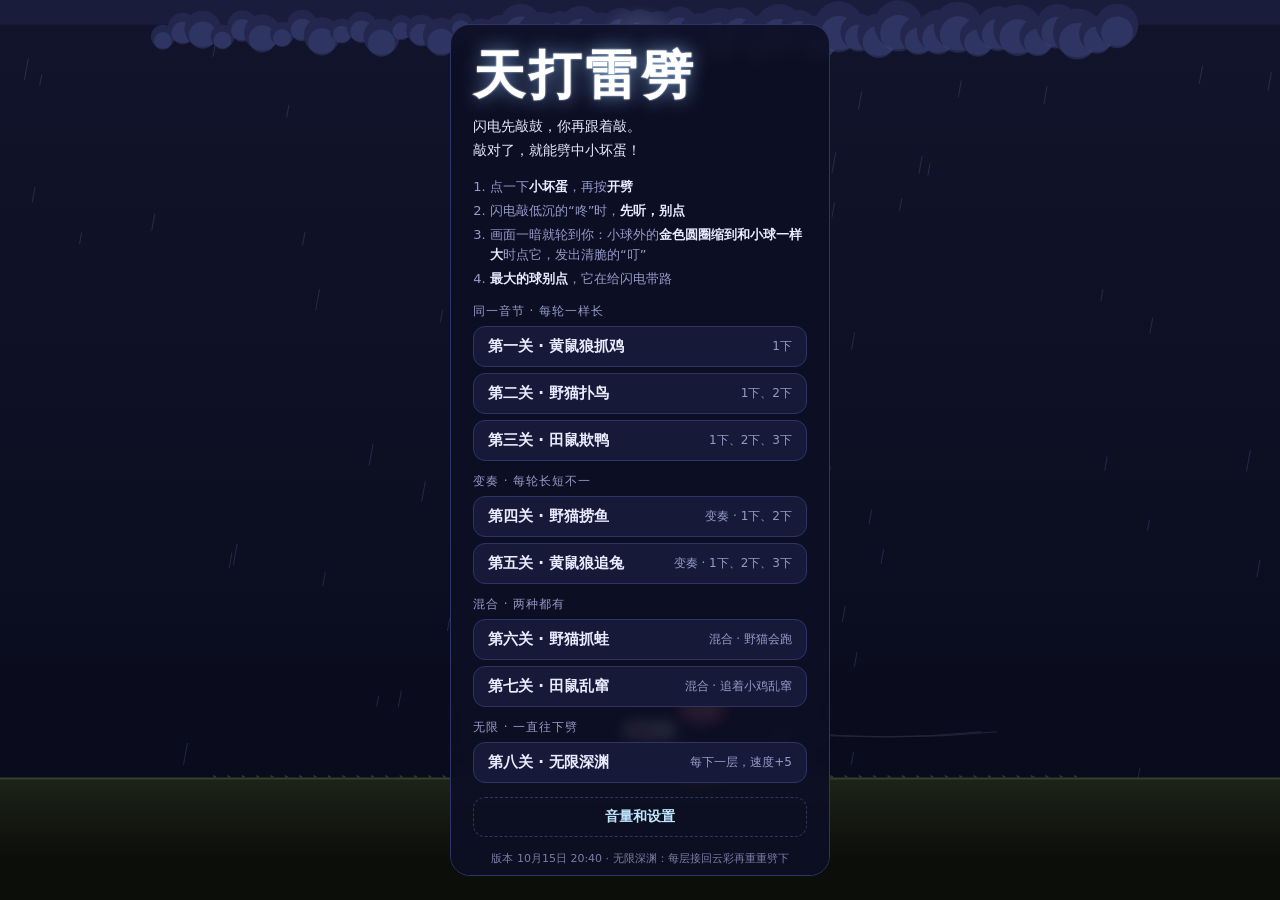
==== commit 23b79de8: "撤回 ElevenLabs 音效，恢复合成电子音效 Co-Authored-By: Claude Opus 5.5 <noreply@anthropic.com> Claude-Session: ht" ====
--- a/tianda-rhythm/index.html
+++ b/tianda-rhythm/index.html
@@ -119,14 +119,14 @@
   </ol>
   <div class="levels" id="levels"></div>
   <button class="setbtn" id="openSet">音量和设置</button>
-  <p class="ver">版本 10月16日 21:30 · 新音效：动感鼓组 + 电击打击声</p>
+  <p class="ver">版本 10月15日 20:40 · 无限深渊：每层接回云彩再重重劈下</p>
 </section>
 
 <section class="panel settings" id="settings" hidden>
   <h2>音量和设置</h2>
-  <label class="vol" for="v_music"><span>背景音乐<small>动感鼓组循环、音节开头的“嗒”</small></span><input type="range" id="v_music" min="0" max="100" step="5"><b id="l_music">100</b></label>
-  <label class="vol" for="v_fx"><span>闪电音效<small>闪电的“咚”、你点中的“啪滋”、回击、劈下、裂地</small></span><input type="range" id="v_fx" min="0" max="100" step="5"><b id="l_fx">50</b></label>
-  <label class="vol" for="v_strike"><span>慢动作氛围<small>普通关落地前的慢动作声、远处雷声</small></span><input type="range" id="v_strike" min="0" max="100" step="5"><b id="l_strike">10</b></label>
+  <label class="vol" for="v_music"><span>背景音乐<small>音节开头的“嗒”、沙锤、贝斯、拍手</small></span><input type="range" id="v_music" min="0" max="100" step="5"><b id="l_music">100</b></label>
+  <label class="vol" for="v_fx"><span>闪电音效<small>闪电的“咚”、你的“叮”</small></span><input type="range" id="v_fx" min="0" max="100" step="5"><b id="l_fx">50</b></label>
+  <label class="vol" for="v_strike"><span>劈下来的声音<small>慢动作、炸裂、雷声</small></span><input type="range" id="v_strike" min="0" max="100" step="5"><b id="l_strike">10</b></label>
   <label class="vol" for="v_bpm"><span>速度<small>每分钟多少拍，所有关卡统一；下一局开始生效</small></span><input type="range" id="v_bpm" min="60" max="160" step="2"><b id="l_bpm">130</b></label>
   <label class="chk" for="skipIntro"><input type="checkbox" id="skipIntro"><span>跳过开场<small>选完关卡直接开始，不用点坏蛋、按开劈</small></span></label>
   <button class="btn" id="closeSet">好了</button>
@@ -161,7 +161,7 @@
   </div>
 </section>
 <script>
-const SAMPLES = {"slow": "SUQzBAAAAAABBFRYWFgAAAASAAADbWFqb3JfYnJhbmQAbXA0MgBUWFhYAAAAEQAAA21pbm9yX3ZlcnNpb24AMQBUWFhYAAAAIAAAA2NvbXBhdGlibGVfYnJhbmRzAGlzb21tcDQxbXA0MgBUU1NFAAAADwAAA0xhdmY2MC4xNi4xMDAAAAAAAAAAAAAAAP/zcMAAAAAAAAAAAABJbmZvAAAADwAAAP8AAJzVAAQHCQwOERMWGBseICMlKCotLzI1Nzo8P0FERklLTlFTVlhbXWBiZWhqbW9ydHd5fH6BhIaJi46Qk5WYm52goqWnqqyvsbS3uby+wcPGyMvO0NPV2Nrd3+Lk5+rs7/H09vn7/gAAAABMYXZjNjAuMzEAAAAAAAAAAAAAAAAkAwYAAAAAAACc1cPCCUsAAAAAAAAAAAAAAAAA//NgxAAfYVIAAVvAAAwrMWSjdpg6ioOWcgc+GQpJq6iZuHjoSAhdk8Nw/fgBDAwACMRETExMxEPAQmzYGARhQYAhBlJkQaCF2GCRTnzblqkZZRSuX3IYhy9KH8fx/JZjTxunsYYYYYYYc/PPPVSksbjEsw3T09vuq9PbB/1h/4Pn1Ah/5cP/5D8u9RLPJVZLUKxIAEdFKRV1RF9w//NixBEkEvKIX5loAGWwQ5Zngpuj6ayX7vjwjljx7WTATw1C8B3GQFgOhJDwNGBCR5idDwPCQHGXjyhMB7pHBxjeaMaGii4xOE5JdRoS5THsZGyZxmQu5saFA1MjQxK5rSOqbehl91IGiZvUdTp3Qp//23TQdTqPXTUby/dmoomX//2/X/KCdM3vrSTVBEwJHBJIDQMW8DhOgp4SRf/zYsQQItpqoAGZeAAvBpIRpCxcSBAFMDCVlq5ySJjDtiD7H4cbbpBv6lgUUAhasifv3Kbaca2fW8R90izUtqnmhagRY8OBnPzmDSF9V3W/+/ilPem8Wtnf18b1/9/4f77/d8aiSRI7Z9X8WkaW31fW/n4x///3Bwj0fbUAxEEcqRK26fdE//LKDLSTkHARxE5RnRKiAykokRDJbMj/82LEFCQ7YqQ32VACrxhiiIRrkAWIJYhKoBaZDz1XKSAZ8cEG5YfsWAKERhCXLCJFIllB8PycKMoP2GCmiHJTWco5bP5Be6q5pBmVeo9chMMMmqxiKixgYiLOmFDm3zTXdlVt6m2feqOj1mWOXbX/OXQ4z/fTudRH85qH/RWc1yeFIdZVP1HmHSMRU3GBpnqphwwYkOwFCIZzuCTo//NgxBMj02KUDtGHROPVCEzzULBBCMSgUXo34JiKeMAo1IKrSTFppiaQPlkxYqxuOIL3s4tS3IRUmWgdm3nwTZoP02oaypHQk0RI7pGWj7r2i96lyl65b/1y/9+HmUyz9/PBL5Q3I/9D5Z+2X08mL/+dbXtP6s7P5SvbI9Qj/z5VmNI5ym8503LVAZKbLJM+CzrgcVCDTysLKpnI//NixBIjgl6YFtmHRKDy6YAjIJ04jNS8VLDAy9VaRxJStleYkslvsmDWJWyguA5cre65xhAkCapM3opHHfiOLdv1HviK1shuIrVPFbMV/OqWbm4HdfdPQEAovzxBVz+5f9asx6ER2+ZfvVpuTX/c7k5mYISCpv+JY9JLbapTzaGvslkuKkp5V5MFbbkku9RFAmxHVTL8gdiqP+U4mP/zYsQUIEpezN7CRp6RKDplzZY0oHQyqI7BcjEpWdQ4wJ68Kjrko+tifQzEerNI6NrFl5SQRnKiKi9BMMDF8OucFG9DmlBDEIk97/1TQvXYjNCVe5Q592I9FkqaGFcVUPdo1pQ4O7GUsWsy4CxV8US8s2Be3NLtNWO1KgAgabcsu/bAhg5YQtBGgl8A4XtSX87mmCuCwQodJoGrjMf/82LEIh+TUtmeekS6yBs97GO69zBLFKHlBZVizH0qvcLSHnfJ37bMuq3EQlUjzq2dbLFsdFqJCeTBC2Bs8zMy9OS2i2md4xCECsccMEYv+f7EaIw7q+jfKvVC2NblEcMFRPuIoU9fe3pqGt7d3Z4iARXYEvNONMVWIVA/UXR8glebqbuTdLk1KKlA3/JoRY7eHiPycH6LtpDn/TZY//NgxDMeq6bMNsJEzxrBO1bv+zFlbU1UOjsotjMzsrOr+dvRKNu8ttGvnq3q15uQxyFsX+/52vnRnT1ZO507ZCNXGXqxhB2N/T9QnaMKl3tOE6n2zTtOSS7rYeMX1D6iKb7UFxkgaTqu5mKxPDcHo/PFReJ2bYwTxRMWaA1+wu216BTNH7qa1KCDVJsTk5HeY8/9j++bJT2qLd2+//NixEcgAyLQPsMEvt1QCYIJNbJIRsgp90CjssGVGqWDOl9qPzFyIaSltHo/q6K3Kqrmnl/fRmb8ORTy+SQc6/Oqyy0U6QpNyS7qPCo0zomiIp4Kmny/lW8wT25S7VKEqVMhUnsXJqvTuB0+52bwpLkC+6iTY9MN13ZfxD+pVsqHc46A8QFd6Ac2RUV9LJSjujqwxDnI+jFep5rGOf/zYsRXH5se0D7CxJ71VsqXVXO5COKdF7a+rJ67bdtHNk8UHTxw7XFXpRFxzpYfVYSdbPUKCty2mAHwDGEkeCgmjlzC/RW6qmMtSNTZ0eL9X/L//+Mx1NlBG5QfNyUkyTBnQ2sx/1a8oUgydZP2gxG3PkAkIzxGT0gXR74LtqR3L3cuajE0kCiZtSJGsSRY6jLe5PbnsLnWXmw9Qyn/82LEaB87SuwWWFL/BJiyxm97t5+ZYQf4BHSEDMM0jX/nBFUxM3jSJYmS+pWSy5NdoJfWE7dSaYpapV9P5fWDUY6dROQLr0+AEa5kxlExVbINFoxyurKqIzlqpHV63NYxjHUpczb28pn7P9DGc3YpStMY0zoaZ1KWhkMpZv//38rVEtJb12XhqKFg0POgqG5tCw6sNCI8dEQFCR3+//NgxHsfAs7I1ssEkCVqI+ATB+X3VItMtbDBVIfriu8Mas1HQtcSIC8TKEOIEz+9RgfW8NYvO3aDNMiufqXt++6lkq9Cbq+bviXT+nvuniae0/0R70m6v3gwsgx6PRJiXY/SCTyBwuouhguQKiMHgoNYcfTkLVxO8U/zejtVX2QNtHkgyXCJvzmQP0IDmb3JI5d0MJjfCalM7Fct//NixI4fav7IBMMQUBTLkIQvdgxCjxdEeboAnc/L1sgRJNepvEHlcWWDpWA3yaZtxmJGBk+d+TE+bP0u/mrHS2jGual3+ZRulGz6fxrwzqy7Vs1/pN+fSjs2q9WQ9Ydh0mNqR1v/9o0L4GDn37+X/kHNgqiLI47xgUl/dQIRfcltt3XKuF/ZBxFJtxdRlTpk1BQXPVHINGkSmx+abv/zYsSgH5te8Z5hhpdSZJEiSYfop6xsNnlf7oHU+cZ/ObIpoQn8zrQ4E+g0YorvIEHShFQG2c3Jcjnu18WyGwyZnUD0MOlKJRwQAZAPBtI0GRxRtYgCJALJp3Sg17v9MdIlDhwgt59U/UoCUnJbtz1NkGk2m8kFHlJbiOUB7LTrW4Ttn1L7VfKH/OiCPUVvPb/L/J4d3/bvxtrIeUb/82LEsR9aYu2eeYaeSVwnaQhLJ5PKm/ZRbgRHV3skTqbYlK0lUidhEMlXCIPqI1YaG1LIZDu4H4W9lf0UJlLBmi7FG5nqXw3zYSagemkTIlZwII1BrDhKIt5rlxRTmrZI0GKrWKOjSxF9Hsh6pOVmNw9zAJ2aBjF9M9KLofYkhLzhJUpZFKul9qVrEo0acLT4TpDz8P8vjAf7ZuXG//NgxMM6VBbgXnpe/jP1//ntjulPq0FdHail1K3PHytVzRVSq5Qu3jGuIL5ulgbiWw4R6hAp0qFTQUSg0kALjTGhgEUKgEEl4hFQgKWABjAMa0lO4TxPgW9LwOwuaWtla5AyHsMciGnrUFrYVZjyyNkp973Dy9DYufiRv4KDyUoToHMqXSwWSmRcbgJtuHjr3sMMAzWiUKGmDxqq//NixGgikYqsDtMHJKgicOLHgu4VoRFCWGkgKgKsC+QfXCo31SzSz+HX33loK2uqAkpOogmoRn+DioY0pkw5kwCNC9brVsC0SHIBFJm+vFZi3aIIVID1sMPt1aRpjow9FaPAMhgZ0NwJhpwqpcCBAyC/GE0sSXKtU1BZ9zMUbnV8zoLCklmEi9FPCiCowy3L5/NNliSFV6pRv/kP3f/zYsRtJEJusBbSBxZefEEk1IPUQoTEICN4uKHr865KcyRCpl/D8q752gRD5JrEhWoNVpyiiBThO4wMHFBQEGiNaQnRefTBhprkOXNtQp7bNXcaNMWs8QlBLDXA089vJmabZiBmbhBfB5lKjRB8Nep9ZiK5AxqELJzj09Ey/MivoAp7Mg+bld5OH7zM4f5XP+YulYcY+ijfnb/whiP/82DEbB7CpsQ2yYbyJtLKiZoAfEpoyodEBDtuAZJySXeIFuEvejyEJkAPosuKgHkMFWZSDFHCWl4nMyX7vQZ+SU1X/LdRJjTo8KSJ45YxTjkpVUkW8RYyoZnKJtMxGKFhTGcRd7HFHDJBKcmY2MfV9TC7K1yzk1yoSp5a24mZSPf/aY31RioVnV3Mh77sZldGHugj9Exb7LIJavj/82LEgB8zKtRewwpe5ssAMIB3kjk/QaJHpvErJbgmKstoDrSNQVoGDE4GgSNFJbMfoqOJA0CGo80eJWGkKUaxJ31R2eilxcmpxix9DEtIo34a3jF5GNVXzC86wNeeVv/4r9d7QRauxh0/HkLFUOmIiIUNpPZ71Tz5OKvvP5JhIANrLONqqopqIUnG5uzyuHujo0ZBOkTLXGtXGBNH//[base64]/sP/zYsSlHgmm1D7CRKr8aLFPV/TIq6XdAYhbofmXsRza+CAVBd5BnSy1vNloldNPvIrHfqrfFTQkEhomdOnFLSoUEYmQjLJMEkvKFXf37eXqvLrAgRAjhsIqAbr3Nuz4LjL4MERVLmQmLqPVba+nhh+GvxU8ty6dkvaiKSNB/5gFqT85QdrzUgQNar20oFl4VKG7bs62jX1ndXEGWRH/82DEvB3aRtBWwwSWkORzr0frWi6vb/1X5qkW+ZymdEIm3rt0uzmQqHCzpoSlyxMFwKKuPJctqMl/HicEKlC9apoWXQQGSbkl/iSsZ0C/pOIudMOssPjVWzTqZQK+XjM11jk4+Yzpslt+S2Bp7/acLMFzzsLFhwqhBxgPI6FEeNS9BgodKGKiMxgZxyftztqGXzRs1KuZnmfliR3/82LE0x6q0tBWwkS2p2dnl71W2Yg2eyrFsRJ+mWX/f2yjn/zUqdP9pMgjUmVSGrMf/YudKSNFIUYkQhkXXZvpGLUFknK0UyJ45yUdImUMGHWmSQIgEwlhr0DBCQGLApdKDcEj0tAmJQiitIKC8dFQnVP+bDmtoUiwS46ETpU2cjhJ5EjqjinW5JFEnwiWIuyo2hvR7WRVUgxtSsQy//NixOgjI6bQ/sMGlhHVCr8jlFZzHAqw8QQHUgygcdsVrxdJmgOIaPehocrh+Nit0V6QiEmiYTGDRoCCyxUaTlHSppaRm0JjSB4lZllppQYOGBAq2rkQo2llqWWR1jQ8MJMf7QKa8HBQomIhhnLpniR4pAvejEyp/bYjbQXFTDbYVqeGH0gUeWXrG60+7QnHfddVV7VlbP3f3FVH7//zYsTrIwICtBbTCpZXun4rMRtfzx9UjXtC0lj7smwYDoUqc/BYXA8yt8qgyjMhT5Nsmm0X1kR1ih5OhwubFpKSkhcx5g8IU0oo8I8ySoGjEcTCBZVAQwaZ6VATdepKK7ZpEw4cm80SC8ZiNvrKqSRawjjDc/sQTXFwoIAujyGX8Bw5Do9BIHJUHRLMJriHxRIvkbMWVInh1e/sPnX/82DE7yQCXqwO09Cye6IEoj1uSR3Psj0ZiKRFbu6IuzWczEdTE//mIUhzoR6W0Z3lPZLkoVfzf3+27v+KLqV2DvSqFpOXDgshGnDcFnzBohCYMMVVRZFKujpFbbovpTQGTG2uwGwVZLPGIXIhweJ/yBZIG0SRqNlDygm2nxfLxhd/P1DG9Bv2Ga91dKCTNfYKNwSqHiXNSnqX55b/82LE7iULprAW0gUyDLPvtdCn5F+f5e8nBZtjCqhkR995lH/Vy8PhtVOOaTyvlXIwEg95at/RqUVjKGqCilJtUHlBG+V0se86orlVK18l3aKDCwaMrARkjItaOtHs4pKENE/YTyUbnITD0JzLBeRHrtFMNkImd1L0cUMR13qvYJlUYikhArKUiHJHzkeKzq6M53EB89j9XOTm949Z//NixOkly6q4FtJG87dOPwwezEMfIu4o9sVaGr4Vid0e59hOhd/d0vjb9f4h4vcb3Y+7+3waM3q0iM+AgMjjP/pam5aneZImcIQYwcatKWCoEHtGGQ0PvoIRLuufAlqDRYY+HA4CwFsCrL9G3gMjZpEy6JwAd/szVXVCe1lROa0OL7zbF76mcvj1+/DiC0EwANBiruEiwQS0xl3bPf/zYsThITpCyDbLCnu8Hn0srS2TM8KSEEUBJF4pmTQ6qMENg7A1yiEl//nlyVgTImRvE67jnuvp9T7UINf21jxKjlrfdf91n0rv1R/FKggGSckt/9Xg81loYZmDNp5gayooOCqnlIMVPKl1nfQ+UQ2/PgIF7TNwpwQHBibkYUZFRnQMOGd0oiMzIKFNB5bMgcG4U6ICQBZhmdZyX2L/82DE7CcS8rgW0wbzbm6PvKqPTypLbs9kd2VJao6Jz0ueqI+Unrk0b7uyEMZK7vPBuau12Kb4KK8FFchHfCO6FDe11VrclzRDIQMitB0F+CAAIUXUECO7IlZWiNUd7rGIJjcqeV+YmzTczVgmQz1+/ogD0R6cVphPM1D04NbuKlKhZSO6mDZVLV4GNGbz0IldXX5sfyAb7Rl7c5X/82LE3iFLWtj+wwRbMjeTZCN6ZGuZQ+5YtSBBUzW+vM//OebnrSv/Nvh3p/N9FS5bTOcZouX3pf///2E6WmTxwWFsqaSKApu4EBoyVg8N00bIAaTFlzFpHHNOSQHSYqCBCQSGRFloqIN2lE36a6KSDfzUPNNEjIvSqRNlsKOIUZ2oy9U9IXUicDUdyu6fLHY5R4xOvzDBBrjLSOaR//NixOgkG+7AFsoHF4nKj8lSGCA9i38F03Pql/SUz/XbtE999ELcjUkujGdD0ItWFFftcbfWhjix1BWQm0DdN3XVFpuWjAxd58QJpwp+QwJEmCNAoKYJmvX3leBNNx9NzEkzTJSzh3VsrczfeMYuLCtjxqfpU2XrKGhTcpf4r3k4zHbdvAofgZ/Dm8YYIWxZrbAQZQx2nPGIjd1En//zYMTnIspOpBbWBnzuWp8BO5OLUQiGfhDZjB4NSpMxxTii2VMyv88uoTVRX0v+3zf/z/8hZaC/lEuXuOBhA+Uh/vVbm5cQDGC+aLRqvncoBgDJHJjRSRy6d7mQMug/ai7dIjeiNx4aPkE2g4Uj4Q0ZU1zljsE47Jawx0TROTZaVDaoijzJe7mTc4aS6IMnp+9S3zZfCrXS+YTZ2v/zYsTqJCNCsBbTBu7s67/e7v+nc6nGdh75ljWtfUP+r3W7dF8t4q/4qVJ462T/3siKvl08w2uvq59Rjpc//2Te5nL5t76c2NltOPPp23DmIENN369lARCtX/XTJhUkYcBVZiqBlUABLG2EpmiwsQl2sEo8OCIE0OpENTogNZRqnvtgAzD1lMcyfIStysF0814LDpxLYoS7MuTdVa//82LE6ShzurgXWVgDE7VW1QTtna1GfiEIxoWkJfPCWoefNzkXLtYfVcIzveXKIdbMvK9meRorVHxq83js8aJvESiRJ4mixNbihSlevJdXra+cWeTwfrONbpSkClX+I97s7A2MKFODWfqQxelLYd3fwImqyQX3Z7a3/E+741f6MYqlpC30RfUqVfPmZvgqKDl/fPz60fTb/z/8fxcM//NixNc7PBbE95p4AvX+mKP9////76fTlc5rvGK1//18Z84EuwEHGxqxELBhwIGh1MAPRIOHkkwQDcBBOWAIBBc46SiSRq1mlOe5j1PHK3RZugmx5t1dRDPUu3zBdOvUWzQ4Nlxbdd0h3rF/geb/61X6g6upSVZQ6FCxzXip5VAVCdQlYOhdBQUJBTTaRTjvyGncxd+/+L88nu+omf/zYMR6JIEirAfbeAE/xBtNgvuN77/q3rzn///6vkhuM+P///0CkneLCDQsDyBzNOTKaExDFNiLOa+YHF2XmSDCJExMEg2lrSGiStL6oQkwdpBQEsvq0M/VpMK+kdfBeQ9x4cBJvD5UGmysNwmy3+jVEeTZkjv9/O95fbtj6tmz7Xpr7zaNr3pbGa38DG7fOM/W8X//8gcHhQ4VLP/[base64]/82LEcDr8Frj/mngAnOxx7pOFeRzeW0+YJ7biYhY3PVwm2r4+TQvvzXpWO57lizyZzG3TVoc/xMsYqxs6sVjgo1G5wNagTQr18X4/q/rj0f1rW1MwKbxS28139008YGRRv45kMkTX////////////////////JfH5oKiIh51udKemo8FnjqxWTRAAo00s1ABk6flkMuxPIMrTiGRo//NixBQkOz7A85poARAYBPqMp0JJLAwcupPW5AAbImZLEIbx5mAWomDgNC+RSgUx0PopJjlSJ7G5okZInzUexdYkS8tVE6mboSSJYki6XTEyWgqrdTekipJJR9FL+pl/5iYGJqiZJJGKi8v////6lpLRqdIxJUxQJL/////ZImmSzIkTVcIqbC5kBdzcBUZMylDaOE0BZMNMi6hhIf/[base64]/zYsQRH/m6rDbT0Fuv0GGUMZQuC/gCwn3NkfyNXhymOYZS3YdF6U8WeFhJo7MkdthE0WECqc6Ng2rH8V57//rlKVFF2ZfFDvIf6n+R1xxcnNzQ6BExQgzricgKuDVaV7boHaToZZ6T///naOoNdE5fcn8o6L//9z5z//gSTcktDYDWSzWCC1xjQpeMwAFUwoIn9reYy+sC/KVWQu7/82LEIR9qsrg+0kbWtOogf2SiJg7e/jKu3LvbrnvXUZTioZkzrD7XE0LYjnq8ViXAmM6welsIi5MenuW6waNWiwxCYok0z3ZP/p6PVy88tjJuHTLO/52ZJBFBIE1WzrQbGDjYXbra+5lVG5yW3biLiTkfJKgOkMbe93569FY/AuX3JDluznM2frdFBpOh6hPAiJEMQfqYQEup5Iho//NixDMfc27UX1hQA67SI+hhUfzT3PeRmlEdiDIjJxh2gh1PPRs5Zaqqcu70c1WZXZzEqenv23TSc7mHq5nShyMz/6Ps2j/v9fMV2XfZp7zkVkJKiVd/8QCVYnGpFaLQAzNCoa5THYEzkXCsMZotGSh5hQcYgDCQQZcBDAGj4tJNtBlAQ2gWoLQMODKEkHKA3QmIxQ5hqHg1KAIWSf/zYMRFMJPmrF+baAAZiWJkUhoCeGJcJAkh2DhWH0dx0aRKzo8T5ImxQHgUSTmJWUzY0PHj5qSzmqKbEgblAuugYKczddpJF5ka2UtjzVFw1N1HnUmp1zySk59Gk6RolUmtWm9NOg1zA0Tazb/t2qvQuyGaGBcNHsmnZboIf//////0EEE03TTN5dUCIQS1NVCUUG8Eiifp4IUOwf/zYsQRJEqewPWZWAANA1TpN8QhI/tYTqfFRpez7uc3UgyDKyCIZ4eJQGS6ZsfNDx8lqE1x6SSbHGkh9lhYtGgX010mcon6XWk6cO6rq0uu74c5rN7CShVxV/e7iJ4h08UlpvPteaMXZM0be2OO////8bXGxTDn1K7TtMarJI8SLMAoiPfyh5h4JWP6tCoVfty0laNgE6SVck5xa9b/82LEDx/Jhrw32UADwzkGhulIlBqBT07uSv9PVo3M5y65NTiq4jMoSgSKxVUihlaHTLKDUTwJJZ5EEwgeZdf21SckUHrIg0i4e+FhtkH07UDshMTdFtfj/O84zqLsv/li+Fa3+gV/G8LjQi7vV71RaXF30tSf67v/4r0LktWq25aIMHGLGZomCJMOZoi0Ttpt/NNZpJ5vD1aTPzze//NgxB8dm4LYFnhNH/cvL3ms0lkABZ2xy9RjP3/vebLGMbP8+MbeQEMgAAAERd3Z5Mmntnk077fxEZ7owgTTv9zyZNCIgyIzYiIz+ICyd6YQIRF3/4jPEZZMmn0f4AAAfgACP6oBlFRySRy7l4B8TwenD2HUekrybBPOu0sdzSYfQPdnpKaRb9WXXegf7exWMFP6Icj0Po8/vdDP//NixDcfg8btvmFHV8t91KxdqZSlLWjmfLm/+XR6GNlVVaRoeqs3/sylt5qiqWzNsUY1I9lKH/50BUsoyqpF/sBCmZjqnGjHHIMzNqFBf+aLGO8FDBpuSS3eNoRjyXGIjw06suZ7UqP7XfzH7ktv3KWpdndctg+E822oltXnEEcgnflmhBLuow/kb3ET+VjuOS3D4d3ESiCZi2n6u//zYsRJICMi1P9YQAJZ4rubl1hor5/r42qd4725rjjV1ifUw8RheUN/p8mJ4mPr0iv/T9Prq/msfJJIfIz0SZNn8sJeqgIIglm/ZfNL7frW/3DadgQYTIgWADhx5CQ9UBJLO9B99pkNwc+CKYYR1Nx/vkvMIEh49RT2Qk04k7GZ7AqkTZ0oFaw2tLeSC4KOBDftriy2ncaYiQIdO2v/82LEWDZD/tW/mXgAEyxdM98eNif0Z6wfnVK1iR3asorJe9/rhu1/n+tvE1rfvujk6i5Q9D2CHPEkUij9bbgwa//2//1TdNX9M3t7xIbc9YW6HVkUcZZVaqZX3/t/j2z8S19Y+tx8a/8f7/+vr/kGTq4gLaoY51IXQ73JiVKFk7hK/TY89rf4+fi3/g2KKckt/QRkkw50w6rAWUJf//NgxA8fy1K0H9pQALP0r22j7OS5t6DcZY/un440VyHjlPy+oFwjGkI/IAOkhpOxMcxCjIXaYUkikNzqGorGyFSrmzkMVmR02OkiueyLKknz02rnGF9Ebd32rSjTXro7LvVDLqzOi0eavU61Z7L9D+v0r6ms3qRKCOrMag7VAKq9uUL5MdkDrS2jFgVSCQdraPMOxlhzSkyl7UFq//NixB4ewzq9VtLE3hFebXdDYjjusxXIRKN0qDNrrS0ql/Gqb7ValzaYpqTdpfJRd+1y/LtjY3JD/dVe6+nvptSvmmJRNWSo1nasnS4cqbqzu0xlu/kfvTmtQy0uje3ZvR/wol0VBbw4HAB2VLJuBARP2jO6MCgE26JDsZAA/QVHSyFKCxNBMp6tTv630EoJY40V990kPgnqo+lXBv/zYsQzHnmirV7SRuxnNovookmL5fYF0MyGGoDmfUh/n0HldEpguWFtGjOPfBVk+WATiwQKCYa54fc1hPYZWgWIvJF3qeivaChsBJRlKMZ71PnPIlbblAwHOoBMeNBwEFYHJUGaoQgY16umNqVwPqhgaBKFpUliLTt02QCRPHbzBWOhBxeAaWvi0229cnWz+GU1Y++GexXNPsjcXUb/82LESR4iPrQW0YTyryOiseQ6ZXdkscjvhamaxlZS+mjBnIBlLACYK9lAXTEQs8OhwvUKii0wcS3TxV6KIcku4HCxwK4HKkIYLmwCBCh4vAXcvxZfpCNaS9F146Z3Z1Cl0k4A/PrjETkrhT0qAxdtHBQtqYTTGOwlblawJq0/3Zs3/gWS2eUJbsd28HkHPR0ve13feuUL1qKvDrUA//NgxGAe8Z6sHtMMzDbklNIYQDWJhECzXuW1pBRaDw18fGufpWKpPa4VfuSgQiE1YaqpeJdNbBo7NXTpqjlkIaN0M/VbME1g6dkCXIGiYLq5CQeXP3MoZt3PdLqUz1Mmig+ELYrLjPOzqUJtoXxQ/CyTFnChWIQMYjQ9jtRj2R1L532iWV3TV9NvqcE0VDgqPPLelThp1dgo5zxd//[base64]/zYsSGH2OqzD7CRJ9gmRbhYS6Cuoel8VV6RU7heEtzeP8ydumjyb1+vC608Nr2CWXs35HrESaNwUcjnI07GWUg9+tNgWQ1HcadTojbXVKMrZlpKpbGzImu9aTs5leQyPMIP0SW3dXfpMpk9fm9rKsyedWt9Po/xhNQqWMkA5FemgEgfbltu/sr8IlXVxuvBUXjLLKcmjej3grWcxL/82LEmB7jptT+eYsiLLB8OZXQtazaQDWv3kCNvcqEbrap8AizQh7CBTnxRvmLbFL88g4Y9C/UGu9928uvqntWky7SPpkX5OOdRCKGUpnfVvmf8v+fdzNKCnCz/IUl9ZFoXW3ovI24l1/dvdf//dUEkxKSS3WzflBSJiFAC5IkC26R0bgRWq13ojqWq0LQddXgEzTT+Z1Y42Me5oXj//NgxKwfStLdnsPGX3zCr2VzEF2IooqGYatDEuOApGuadBzteqt9/Id11IyEUQFrwCIi//m0ID4B////+o7EdIYOP8PgPZLM6nuY/ggPaA2iMd/2/jv8w8sY//v+1VbblxYASnU6asX5WogOfRBukom4PA1mru7PSzdDDIFiHHQmGrcTAeXtMqOiuK2ne626iEnqavVpVV/pY7mm//[base64]/zYsTOMswWzBbCEt7cuUWAywPmQDyxgioHULaTMuYe+DIMph9YyVAYEhsVVNk3icJ8MAib3YZH2RkQYdWdmYEJGv6Om1Yl9GoCLY5aqxSq/Dj9XnKnV2uy1Z3UdZ07JPaYDgUHu18woRA6GBvEo4wCB7gacurcdJIY7hqSIiQTXoIkW7oIGkm5Jd/CDD6YBXMztpctV9D1RrD1Vbv/82LEkh5yCsg2wkSOr3NP8BSFUV9NwikqYV+l53JR6C1CSPwu7Yiqdta6eE2/M8X3eLIC5W54/W5z8svp/8brz5Eg8YKCiZ2fewX6vyYsjSkTKSJ5e88z+meCBBSlH1LD4sEzQmRTn7Rvcr2iwnq9FWvclxCM14IUx4pCI6q5aqDHt71IeSMRmso9DtNK18O84B6WURyV1561nEz5//NgxKge2sLQ/sJGttTYMcYJvY16wrdikbSGF+IiZM4d6sR4utoicakRr26FUU8eTN/LzzfCTN90sWv3StNzb3fx1FswxSEY0xAeUdER8SPKB1JW56nICBuZDhmK4Cc9aJSp8/JyfSoZCeHG5lYB7SZkyRlVJkBBqV6sYipSWdMoIWkpUjjPxImPIwqUGGFrNeounG3bkDDmzQPj//NixLshmnLAFsMQyircrTD5XuRPAErCczSuL3UzA5PaucpWULcnv2dOpfNi6KEZx/U/LhboT5wuZ5ZfYR23Qn//eZwkFzhPkTwQHHCCA4gG6JTiT/8v3NFeEmcRzQktNHNCEUCL5cCDS45wWMdIPBF7nwjgOgQIKUkt3bDERJ08yZPx0J5ndzcDzEvn+1bW9Sq/crfdzMnPn4fEGf/zYsTEJyMiqA7TBygE2IZn3/398K/+epXiacN9zzKrz+Pv+MrNEpxMpiTDZlEfOsNSkNpSZYWunst6WIZrJlKrSzBWlhVsbYp1YxwokZSplWOStUyTYGlOl1NATIjYtIrwjQKU1BPT6OYmxmoFdK5fVSpeOeXFya82mZVMq0NXnalY4LA7YVhPM6tewZnzG0MU6dM10kELUN1vDbD/82DEtznMFtz+wl7+X8fTadUF6oG1lOrcqzZmgub1s3NmynUCEmku2RziO1C3d63MbpmevmFrcGaD8WiyVQVubcrCQY0aVHQyDL0zW2RFhNMrxokPRgaTCo/RCeLCvkInAtphnJUT7RKNivGBZYcsK5XgqbP9IuE0mmqmGw7iYcXb4pBWYypFD0k4ed4pGoRcRS1LW8UrqcSrEsr/[base64]//NixGc4RBbg3njevnIKrOREo4lh/sKrNAv5RFGYRBSXF6QKXiXgty5RSFIyCuWKK7Qz9eUD+2tyw1y3KFXQW5hYmVwh4fOB1qyW0BFpJqeK9wWmQkiH1fKBjlkioQ5bMs6I+ZZ7PL71nrhUpQ40MUbAo0MU8RkWkMj0Y2J6tWa3JYfw4EVzAlfk3NkUMjfrQSkNLxcyFIqzD0kIjf/zYsQWH9G+vFbLBpBmSt8SoJpWJrIsL4ng3cOjIYod//U4v6OkOhg8FnbBgu9MO1UoKhohlQY7WGbwMpIWSsv3Od3Lb8szkMMHTYiGxMeBZYaDoSWFQSJCJpUXBk0qhYC1Ek2HXPto08sWWRnjza+gOKfXSeqVGluSS3dsCOAWV2XAPgxkJMiujygPocY4Xh5wilWq8hVkyxPTDs//82DEJh+KXtxeesSemK6VuX/a1kqzSD98Zm2Wy6ulyzCSi4ejmI8EPIpnzs9tRZarSyNq77VRrVXe1+ZpSBBqhSnJgKAoCJsmSKYqRxeZeKzpcM2km0ouYt/KChYCuOqDsKrIyqoCW25JdzsAkBttwaLeA2q0W5p0avQ6S7ZFtaZna1X/dPerOBgVxCGkKcd+1kc2N7F0issKOfn/82LENh3hztReeYbyzdhbMDysorlhHxcr34ueebKaT2NlwZl4MqaZUeJpY0oKMDo9ZO5jUGJRL6H7ajCbC70tJiumFDpQ1TSditwqRt6KqtuXJOL4B8bvDUZCqDS2PFQuMSlPK4y91asFKMjHT4PE5O46xMz8TUwjv+v/n03Oh74YWV1/93npQ/TXIVndTqUCuqmMiOLUn7ir71W6//NixE4filrEFssKtjOyKRiOxi4pa/10o5/dJnmECTz1k3oT+WMj+kHIwoBVgkLpt0HFyAgUMc1A8GSu51U3fyW5RxBsM82NRaHWCJXImZ5tBLxVF83DJlo5F8Q/zlko4W6cQxod6i3/i2Kd5jWPMM5S8i65tG4w6IrB12ASdyopBsxXQ87PZqSE5iNturdJZT92lq7sVSMxR7Op2f/zYsRfH3rqzDbDCn4d3aqLVdeQ5T6zTo6CxBYW8om9S3c3iXw/KsIlDT80EtbcuT+BNS8zmC5SBwXMpck0cTgTYzAgB+aSKiVWi6HApE94HblNEiZvAKGuIMC6CcT9YjUWValk7rkZHM6CowY2WUid0VvLuU/zBLWy7i1kQRObTgVIjQ+ELg0QSwGoGNYMMXXauj2e0DsCzVC/lF7/[base64]/82LEiiALrtA2wwRbhQqDM9ctzVUHnyp8mCyPmBs60VnBRX1EeXu/6P+2VAIkJjdqu3B99vt/L39BKnLzu1C75eM75zZ978nXvWxtnOW4VQNDowSljpoa4qJVh5MesUFaBSssV+xDfJIQhNQWQN1mEvQ9tOVKpta2p7EUKhAdTckt3g0vcwGkHkTLK2WqBw976StOixjJIZn/gOnO//NixJkeCaLY/sMMhhvl4EWN77XGnLqBcSbKzGJ6vFPqb1L9L29RSTd5cb84bH2//I7fyoObuq2jeS8nybKtx4XDmX/D7pmWlypmqvDgEZWi0IGKHJ4RRwEE29RrHHthAIumeqHNH1OY9gqvfM0YZSkku5mhAga5PhPy3AbXM1UJsvkZIlYo3FrJsElKYsrIzCmL9C0a13Wxgziewf/zYsSwICpu1P7CRt7aHefzigqERbjuqtVpejpAAFUmKdlnPXHvXoqyT2Y7QBOeiLZ3u73Z3I7quD1Vv/zO379Z0a96utmtbfp1pbLaqq6uo+RxYatswoUCChBtORy7sJjYPlHxJ1SJMGUqi1pwmwrFvsJwqQGT2GTe0HuzR2k0D+ZYa1Qpy87NlSpgDiNyuvYxe1uf9wOopsPzInP/82DEvx7bqtTeekSya/0UYzxv3nkIATxATSQDQbi6CaG1SUq5SQiAQIUBtZ12EEo80LPLQb9Ig/ljzL9QNAyJXC7rUEvDVQ1+5d2qigyYzshHHNQcZMlr3bcXpZRl9C3pvRcwluYksX0hXMCT1X9LQ7QpSytw9X8L2xV/w+96F6D6JL0Grb2XqoV5HuxUStLm0aL3v9XtfR2p+yv/82LE0h8ZhtDewwyaFI56WYpKMfQ10W9iL9SNQv6t/g7t/2V93ddnp+KAak+tttABTggzNolzyngwo+NcfQwPNflkAJmiAgJhswM0Cwo1uAnIGiAiPDJl/B1qqCMoLba6KgrsSmCwiXj1SK0OgGyW01+mdN1o4w/U0mpJ60y+kNQ1KmeSGq/deH6ZkDx5Kja0IRAMbQHD8Wx5MT+C//NixOUd+6bMNsLEvuUag95rE8v4rUNf5ZlS///nb/83f1AIsiLiBtjwWYOFRCYlWKo6BihDuc9MlrFD5oIUqWYhOncJThpwsHClTZoaTFIQ3ty5sYKNB6q/A15MdnKgK94VcUxkjxvvPVWtPxLHzfXCft42iKXkxZrnhouq0pNnLoHYle+6VrOv6zGGshvfS78/tY+ZljWbmGJ+3P/zYMT9K/HmlAbeUnzFIhAmcpOuVJZ9u+V/dP74c32t+P+uvbc9OtqNVvj+P38f/fE1vn/rl/cREzP/1t52Mduhr51L9NdvwvDCyY5xTC7hAGK3jiERCRGLznaUBWyccybqgaGMBBoEBDVIVHDzZGYHFmMsQU6KACbgNEAPHwDREuLw2wLJ3HeuIIZynR6JgqCQ/lG1NinRCpTC8//zYsTcJHNywDdZWAJqLyxrSnUBkHQVShSjCnG1Wqh43PG28fbIyR3rZAw9pqN4EFshWhTUvi5fFAfiyzvX+2C7A2M1vO91WTGt73atr2wrHC1L0eRNH+jyVnHGhuT98w2XSdUjkwp3d9X1TGt5zvFvo0BS0QjH7+O8eREMdR4sfoawxIz6PAi5rquMdhxv//7//////8TOFXTTy+//[base64]//[base64]/qHWUshf/zYMRiJ3rWnA7bC0SAxXGo0pWjGY7IYiGUplZUaJVmdKb20a6IvujLZyPcTdzrQ5n/ar9cx56JjFIZIiqBfAIbLe3+mbwndEQK/uS5AgIwn8Rc8RuEaUpngfq5Mp7tHX9RYStM5vcm5PS9T2deCVBgggcs0EkrxYNhwklrWn5W9N0mRMNs7vh7EYgw4J5JLogeaffRu1Le9iPCcv/zYsRTI1J2xDbCBvpWDr1s5IdRPq8O082P+FP0MhbfR9qe5Anlk6YcYcdIgJwsgAxVbzZ4RoCp4iyK3I9CDSCxJAcBpp966kqTdBKIMCtMOUSQOsFLWGBJvGFAL2xgQBkpUF5+kUVcSG46gndJjFNZVSnGo24YnZVYrKa5ctZZ2sCJ5lkMJeuwOpKew1v3/87NaeCpOt6iRzUV3NT/82LEVSGDMrgW0Ysy2ieWn/4WV9HUlG3yS+uzlo1smpmMYVMUBJGizK8hSt9WL/0+ulE+UjKNTkz8sKWOmjV+5cG7FwyOK8DeEqAjT/rIr3U03pgakuVVPQNdZ5GVBxvJpxpgZth4B0PZDYX1+LlNWYqClRjEDNomjIYxgRwkKOpmNKqVo97K+yP22bqsqbJvpV91VdrzIk47EO2y//NixF8ew47MNsLE0lju6m8iIGf9zdTnUi/wbCSoYEzHyuvdi5FMUahmkpvfYkNQgkHCla9Y2wPLbgUL7V/qQixdiOWr+FXGfuYd3+53+fvhHT86xf9hHxZ7nwP108tP89+/3Nzvz55/S6/Xf4iIiFvoXoWl8IIABBIEAEEIiIBu9Nz0d3d3X3+3MUWOHFFj78zO6vTnhgsWLHKUo//zYMR0KvQW2BbA2T5vmDNLQHCiJ5zFh2vBuvA4SAogNC2ckcvouw8OCYcAQA4I5PjocGBgTKiQTDxy97v3cpRYsWc2vgHLFQucIh2sjZgwCFwHoXo/Okh3ra/KLL0ROW7fSQ1Iz2xggTFCsdQx6lMLMJk3d92VJWVspjGyF7Ws3s23//9vNMZPo8zZW1ZmmMaUr5SlKUulW/7UKf/[base64]/82LEZznj+sm/mXgAvYq6iWzamr5u/15zpbm5XqBkUbYwNU+4EP0hYxnUO00KsOPevku0T+LGmm/Tid+p40CSNBfPn2H3iUpSnxW+Kazfh1oerG97PAnfqB5fUW2Wu2t/2rXH//7zVb3ruFEv6f739/O4LZq69eC8Y62rBneb+93tFewHsTdZq21nb1S6Mkct/TbbOHvJfhMQjMKC//NixA8fsm7EH9lAANegiFfyJFt1FU7HO1BrDrlSRZwBV7T2Q4Bw47rG1bl6KT1rVxNxjI9olNJtc9ChiwUkDWulmks67mL+Ia9V++lVv+llb9V6hqqZXXX+a2ZpujH5qhkuUQO+mekXZLPMgJJVKLHR/WCrlPLA0DXbWE5am3Kn6KHj15CCexjJTIBkIMMnb5axRtZ7LK8lWY+Xyf/zYMQgHtpWwBbKBvakDdG+7jdAVCYzeJFuTCejybdNK6B17hO4qaqrjxlTBOIZe1xG0a3pR0/KT7xp2JnaneKfmFIbjLaXnbKGwSZAhB4kJ1pYQD4ta8qKHrJipr8JNFEH0ijTbP9tVbvcl7whQJaBRIzDTdQbZ2qetOrrlLC5lAoGV4i4TB4lSpCErddbFHsP977zpecdo411c//zYsQzIEpuzBbCRp4pdwoJ12l1VYiuaE+QgxHyZYVt6cS75lGpVqRGDhN5mT8LI/u5+XD7pkdpVQhkYYKdCqQlaQBGwm4MoGc5cXWeIzjFvNn/89tkdQNtFACqMt7dokocCUcRknjYmoAutUqhbxbC6DQae+drUJoRqKYrKdQKB+1Twoq+Xq3kUm3dR0YYpGQOOYdlWqTeN3WxIxn/82LEQR6q6sg2y8paUV6CQLYtVIMRtqK5ireq6Ig1ioRvqumYzPK/nKHg8zp3pt9mYmhSMzIKuiD1E4PpQRc83nUxRD0QxQQJTkkl3qIqDVWNl1GwPtaYFP+/7RHund4RAxawmODuh+zOU/1YRZp4imcdBn/zcrRN6nCG0tKpQaaluOQKpdGSQzJsRkgWe5maviyEOpzMoGiJ18z6//NgxFYfSlbU/sJGvo/sv25fmtZoW3SLIQFxcEQVqy2RDqFlOpjTTUhZqCNIdqUeSY65VCpWm5QxgwhpLNBg4xUEAiAsl4FwsWirgFQYghnZmYdV+bDc2Cg8BhMKis6lRrzUBv+06JHVvyKdukLeme6cgkJjJthSOx1fF5S/XLkZS3Ft0i3k89+n8JNAznOm7Azwwk6+UVUrrk5v//NixGcfUoa8FtJG0r//4MyroHOnuJ2vkQ4GDqj1K2krl3oqAgG38l3ehngZN4g8dC5L8OpGZqqrM+lu5SS+j7AE9IQ8MJy+0xgnjeIFlvtKTiCqmOrtkfvSvHojXaOTMVLSdHfpqjutL0n2fq10u6PvQiXW5SzElqq93ZD/9fTNd5GSvyru1FykrpRFtnRVh9N3M7+to3Uti8xJnP/zYsR5HvNu1XbCBNv59iIQGa/ku7dG7iRlKy5zdYXIYKtXYefDPLmcu1ejt6vc5+RoWLn7hAN5cWnjkL62pWdVaicj+pZNXb5dxb3bYp6To5iOI3f8VXXzzzz8//39Q6YnuVIDbHhwSCE8BFEnGBtfg+yHDSGiBPQqE5AeuousWSUvortyZk63TUIBFJnpJG7FIrXLWwH45BIHOEL/82LEjR5qCtj3WFgCUTwenkAWkwyrG6jP7CdSypB08Rc2QkBC02VEjeeyvIMetkJHZOZU7A/yyqg/nzme6tqMQxYSsfIYb6dQ5zO0S6PMdXSwWBIwYb+Cwzr819zl8OBRqyAxqtlXaHvaOCfhLmDlrd3dxHFvc1Y8//fwqZpvcPxXklnjjuXOoMf2xqPvDw62dnlvtWTR29nTy5nf//NgxKM69A7Vn5h4A19/GLwf618F8xudM5h5j5xnUDV77eSJxUQkMQiE8yyVf//f/3//////4l4dtWznGK73//9/umSIZanOtvZ7qeeIpEMZLMCoZ5EARootpxuRuJxONyWhjhBwkAEwPooXJQE+XSHN6qNk6UYcJfmFDIAO9UNyLncBD4spYG47GCKicIY02Z1OaDaoWBS7b3qu//NixEYwy1Llv494A2BsiIRpcLTzVGpmXb2r1x83zNGpbMWHB1qLGiMVdWrGziTO/8avBhwdZn1GxTEmsbphjZmFuYXsLcJ8rqQpa6v9XxWt/XV8fHQ1qZ2XyQouoUPNvbe8b/xbO8fG/8xq/4/x9f//7hVZastrXk3XwTeG1wFcjuTDTp9Teh/+Khq0nLo0EBBoBdU3Sl5DRqn1Tf/[base64]/82LEIB8rpsxWwwS+dvka9r/KQCPdjFgbHqQ8/kVfY1b/PbV3sN+mZys157r+v7Vc7b56oZDO5FYwMzJwbf01SWzORk3Rl0WYrWcnmYzm7tr/v0LV/2N1tZ143/FNM30b5NDYY8Vc/6NCq9uTJugVgQsRiED0pyATIkeMckwZQ5VJ27IodpXKkjYndv0E0BDtNRw4BXr3y00shToT//NgxDMdUmrEFsJG+jdnNozJhNOZr1LIekeRy9iteeOa/3x2Phb7vdv3n37PJ5esY/NzbXKcz72vWpHJm30ZwmBGIbvta/qTRddt//huqqqv3Lsm6y4TOV2NhEpSKT2vdFtLG09dLRUlCWhELgsFKB6A7U9j6nfuN4+m/WSyetS1Fd7SZ/KrftY8MCfRSDeIBpB3lQkiQhxjL9UJ//NixEwgGsbIFspGntjinp04XqZ+ZfD+dJj+toWKJpA5FatjHZ9oJEOuwcpFIoOMgzLqNk4n2Sg0QhiG5j0Odd0VAGCW/25KmSYi1HuFYZhoIShrtAyjCATIDt1jRBIlvxbXX2r3POZDmPPJWJC7XOVxeMtphmEaSK5WIZCCtd0DsiOL0S6FfPpwrN4+fCOJwt3iSE8J9MnYAIDFw//zYsRbH7Ji3ZZ6RlaDDhdiz7g+MhYaO3PlHYfOED4ZlAiD4n/nAwTIIQkoAxw4ME0Go9+9Je0KEcgHBJBjg3dX1qsw6ZcCKfdyk2FLDfw5u7jJ7m+6/5ZhvmvTNzlHGvz/2KHNCvZQ24omYWJnEw84SEFCDF6d3QSmEiPNFJYmOLGBRqBI9TwSTIqJJTV/vja7y1fMStOCyv0Sidv/82LEbCS7btAWwE01O1o61yl0e7b8FHkEzUAFaT86iyOHEStEg7u/8osFGkphXEqJM+LKH37kuoUkStT5D30PUe5erfhteMditD27ZPYOgWCCC2EYwo2J0AT/Kw+knvs+Ks0eUw5CcbSd3McIKvDCFHMMSXSMYE4Vro6k2qvM5XCzLorPWxrm2dGUpmK+aZWcKUoZ9mbfQ7aOctl6//NgxGkf61LQNsIEvhj0S31Z/lZzHshNigg4Gwu1Il9DSLSNADBlJuSXfBMASiwFWZFxmLfQ5FuXaGXFXM1zJcqt7G1sHhdrScXWs4BuT7itemyud6+tG0cfDuTdyjQ/Yppxcd90/oPlz/LJ+MLEfSbYzKcc4b9hYWtTnxmOy7y5NG3MGdEwN0IWFVPhdzld3UFHGAfeKiiQ7u5e//NixHgeum7VnsPGXlBrUgQZTckt3jiGCt8IGkpLI6MSkXc2Y3GITuO5VOVoYpK8p/PkMSnLdblxjeuU2OCGnr9qZcwI3xd2YbAdojNclNhkHPGPMzzoKQyQuI0yNUv8MiqlOryd89p1yL9jMvjkWIJRRDHmEuKKMmSbDgyjijkVHzriVbRoSRqcezj3jgTNe5Ll8MwNrVTBiyE4AP/[base64]/82LEnx8DRszWwwR22rV6P90M5+7+P0ejF5P4TdD6ZL6V/rmhwnMv/4kypGnCf3cEIr/oXPSv76QjQyeEhB3Sh3YABn0GwYEZowRlhxBdRkwjKMsI5Z8XSi5urSJF9//+/3q+sNSwuQjghrWc6FAO/pI1QAnSEICymickEJmFV4VNATLCYpTEBTvgKCN3LbFok+5duCWiLExfeMNA//NgxLMiGwLEBMDTOKk3y50ZBm7MRbe/mPtNVdhGasamaMPekylTYNS++SqoVSz4iDoBDREOnsO8laSBVwdUHQVERIsHbw5QVOkdDBLBr7Q16jwKsxEIv1qHiIChoeAToi1IBpNuSXdeEnAGDYFnEKEHep69CzO9dOGpXzjlSSQnvgxybL+LVCMS8pPkioO09x/h9LU6ud+fYpxU//NixLkgAWK4DspHBJq98xbD++eZbHTIb7/p133LGTTW7O443S39vPfq2EQ8WMuSuAknlDNb56o2XdlrW+BedkjyOeqfHnhC1cxh+RlVQFbRc+GFIqFYDAZccSCGAEjpQ6Acvg2QegoBgUNVIvWUpeYujIgwWE3DaZSX4Q5DUin1GXMtipXRjmE2OcJ6oGNnhoYoKQbOE18xm9wlkf/zYsTJHmIK2F9PWAIOVzO6iZ+IEl/GeQ0IY48ejBOwLTnaXV8338WYFRpTqtXsSgfRJWNjzDYncuvuv+5PN41XB+xx9MmWeLHwr2fUmHJTzsV4Fodb5xT7/+dx8a1/Oabm8j5jqNeMhTIxXuEjIyutRm59NWCzQewbjM1/r/6zen/////JQgDrOkl8Am5oKA654jm2Mk8CJeHe8Kz/82DE3zpr9sx3mngB8kVsWH/WDsqC1NocAy4ZGMLoLDkQCAWDGjQmjstheGatWb0ttXaTHdLyY6u31w3GxSV0Vr0ZHJUzoLjJyMKfM2kZ7X2bVY+m1iZScnb2K1F4OZIyHb18slhvhOU0H33JZanzIXaDGU86i+22/n0db22KElVWMb5N536DFdDOk3lmhH7B2H3UzBXLst8utfT/82LEhCWDXsgr2TAA7XzzulWDKRiHaUkhg2vaSnmqFa/kAG2SRG0O1yiUWTepHHv/AVdoVnCiBBJCIhsSQIsYB1sxjBGDRtA1PS00hQhVpDGElU0Lc/aafXRSgtKLJ1IWRDI+qEGWXqeiiuMUBxHdNNl2YzboJ4aGOfZEN/2ZUX5SyZt4F7kTXMvqbU/hGaF+fKuW5cV5XQ2Pt3ZS//NixH4j+87I9MpGnYeaa3b/87FS3JfHlK8Wg6TltRA2kQBlHTRhLlytNdwpbGXFg6mgu429H0SZDzRCNq++jUNKrTL+Nel0e90uksCgrMBLJ7mZD0ksfueqoeFvjrZZI0VmzUjI1peX8jRSuVli+COXHoheVlWlLlQN5MPQxaPWf/vNfya/+x4yuNd81lfWa//c5V7ue/sWbTcrDP/zYsR+H7IOyPTKRpXxEBPpVbQ9MBi77h3Hhh5/U5idUlMC5zUYvR8tOkNZXpWJqx18KqEUNAUHxTDrixApwUtKot4RszbMrEKvFpLYdn8clm3IZnlxyaWWTuxlTP4hZadL+T5LLlfl++U/I1mWpVS8v43fDPcI0siojXWQULNyvHxedEV6+aUdAGaQc42AAiF5WIUBLOrbC4s/Y6z/82DEjx5jBsj0wwZUo0X6jhr4/mJHsxypNTv16KLSN3YQD+F2pFp9l273R2qK/mPLzFZ7dkgOBBRSwAaWSECDR1IOmUpKlmlgqdBsNRpd5kntSxixRoRhIKOXOL5FVLBS7UkqepmRyEr7O5JIt3LVAEQCMdkkkt4nQbYXBpqKOY1hbCsqdYXDooxUSHjC7S4oeseNL3D2lmXpDAD/82LEpB3RHrgs08xQoGES9CbvDyW3ENxOlktPK0gRZ5/uf6k5V5f2upb3L+mCOKqJtlTHtp8dr+44aob9x0q4sJlkebI+8vPFWf83y02x2U1/5LW/3+Nii6kU83wjnxVqRfRuPdI7GF3lUJQYSAVUUksa8uxx11OnlGFqn4NwCDqiFdk5YFhDX7dVGb/18qEHBUho7cWitbawgcmM//NixLwfseLSXnpGdblwwxKjhRtwpgWJBx5do0myeNrYFw+5QuVsumLFGtIxyIIrqTTaQva9mmwmCki6HnHFPBA1ElCNdb0WOQDE05ZbtdtvDYrVdUc4ChLjDJPl/AmYHKeNDt2TVKkk2ZJgoGBU5bXtBHZOYfOs2E3SBN/z1R6vTEJQ6qNeRCuqQqtokQKWlvXnn5uK+7Yyqql9yf/[base64]/82DE5B+Shv5fT0AC4h/nvGXLa9VjI/0iIyggISX9wPxXLp6xMClZ2eaIysEZhiubxUaZrVjO2aLdVox+5p5Wt7OzN7PLNPM16jWgWbozyfUuUIcnc8B9psop21vibboj9Ww38S93C6egty0omVkYp5I+nPMR4qL6mh/Hu/xqm6MEFmVkdErW9PqbzZttGh6vu7Mo+jnyqVrNmFH/82LE9EKEAtW/mHgD4V31ZY0+YSEXnW69nhODyHEctXf4IyCwHo5HLlLHQERQKBSAwC7jyQknJqBHx/FvuWNxFsYTRUKPMiMu0WRB0LxPyVNbp+8VcVd3UBNmEvjak0je7Uy7UjxHwjjL+l1Kvp5zYWTcdWsLGqkY0J5UoTj5jT+FqBJNWj213/vqEoE5FjxMx5nTG/q+xesK1p0y//NixHo5i97mX494Ae0uykvhuKrR7AsN5MM4peuXrc8pbNc4m3P30J/WlYaNNFTQUuZDPI1yOCHv1Qcjq8GFrWH9PFvA8tNRaXkzv7raNGxFpo00PW/ZQQMRI7Jd5DtCZPqBEl+P8QrS6xuFqlfitMU/x6y5Uz/vDioBNnZEAJJCejfTw6I56XurXFUfbRAiud4jJvNdrmMJCbBjEP/zYsQjHioq5ZXPGAAkhNgLhaHg9KAUt77RM1hSI1zWObZLLdKRwipJLVJIvH6V1pSCTO5HqZocvyAyWFSAraHYjQIjqDC3ESJ5nmHobz4dDWsXpSbJfWLreLA0XEZEo8HRPRDwoFnzdRhJlszHkOzjLnQgOXChZOyxxw0/XQbHPFTSbASRzu2nbu9fOBMKqGZ/kVTPZo3lRLHzI+n/82DEOh4ZutTSwYZ5kZj6AyVfP3JmjCvDON87tQ3ZsI1xxR5HTORzGKu8iuuHOZ3/vtsKe/I9Xxr/+DF1zLvXJuf+IL/3FSYk3aFKAaUAGeIKjH4KqFTJoxIE4DZhygNDBR9zRRY+vCvlq1Jr08hbHsoXHQ4qgqimDDSKFTNjzdGwwxTJs6m1ZO5SFCLpoJJlJrKULMqR+Wegr3n/82LEUB0qEsxUywY854IiIlFFtfvLTIZJZcmElvkkM7JVtIcgGsa2dc92tFqrNAvuTRAyoAzGT3YrkgsKAZiorOsEldM1NJaMZaTAhfstWFd1xPcnfz3AdkO1J2vYzo5eY4fXmN2nLbHfN+R2/xaggTLBAQCAoDY1JFMLDD7mmw7WunHPY0qxBoJAwWclCDCCMU3mkaXy5aSMyYlS//NixGsdsTrE1MMMiKCo5aU+detzgeTorQJQSpHG23cvhcmYW5bQlRq9uT+B4kaMlxgAq/qzR6kOkb2vdDbXK4mtDJjwoMBUBNPHB0YQnA2aIvSCpJ9imsFhqWpDayVpg8EBekc5CXonkVMQyhLU12S9K11aD4raRUQScYtTbqUMUp6jA8KcXQogGSSSWbwGPnJjNIDhwBGX/bjGLv/zYMSEG9i22b55TIBFoIbSTsCLIFhg3MgC6r+THS88+Ujk+r7gDaKqh+x7FeC1qDawKuW1Imh5v3qDIvT6pn8MnCJa8z/M83Fl30xcj/yKD8cYBPq8PbHa2WNXcbVS5pp3yc8uo835Hff72y/326KfKM18h38qB8txxu4KvVQVqTVUDYE0SG12Qqdd2Su5FIAkL3Sl/uT+M9ZlfP/zYsSjH1G61H7BhpVNFhysfA13HxRksftiD75nNa98SXPNurY+3zzxW60GzNUctlWpSp5i8vWLPaIACi0KuCJ5uOkTg4jG4aUkclgZn3ClBscUfUVXoU8BMcWYaYODrjJ2Zm4zia5mhFVAyBAQmN3SW622W7/AsCPNDFhr4JGGIEuUtgtqFhSAFNdAC39M6DUlGywltOEVqGKInKn/82LEtSBJfshfWFgAEiTk7xnFuOWOcrZEYLnAj2FD2N3DZU8llYeUWRZQ1XoUSljfoo/LOe3sNlhsrczzrplbYVXBgV7AzYcJm5+8VbkzUgWfUY8MsOTecQW1oUjvKxDfwYXbp4e7zXkpDtDvCtJH1SeWV/P1XPrNrQMNtMxYMDcPPvNnwrwJIG9wZ8wsSy5q91R6xuDpk9ZMQ414//NixMM7VALJv5p4AG/04Xb8yuquUGPD1Fz/j19e2v4sGj34pqfVqY1an3h5WLvV3Numpn0vqVUKCBJRttUqAMBgQCgCAbhKXXyYKPTG4DZu/LMorMQPTwJF6NLqJOIZdnPKHMbzEr0XJGYEibjJRvYY2ZTqfv3kQy4CgeHRAizvYbDO3K9hXDLhNwWdPw62vu72tJdskC8kRC4UzP/zYMRlN5PW5b+YeAFud1PE3Acp70xEbbU76F42kuyTnPGPPG2ej84JdMr6Lmt4bye+WuDHmgySRtYzNfOIDeXMpFfHT6jeQonV7VWHG1HpbGYHrbNK+N/qHGf7t/Dvr9FrcSqvgSPIlKREPZ7TwNR73zX7vf63b53/rO/umLXm6z6qgPnZVQlulABkkhgtLGJ9SdqeOWn0VVNmX//zYsQVHaIW6PXPGABFisGfeJjdRDr6AwasgQKbR7K9YSXhqJSPXdSC50yQ0QRFals86Xfp5+vk7Sr/VLp6MZa3xGwowI8LMBQs9ynSEsJlBIOJBJREEwWjiUw6twjYsSoCgjOsb+p4uVcKJgIchRZoA5CDLSyIA6HOCWQfWuq08LC+i1Zq16FPebOuZ0bHuemiVoU9hRqZqqHbM1v/82LELh3zwuBMYMU8V6fbmUjSucddrcIOvwj7T6TVZ/8pyWprpVcilXh/ebDSL4lU8yJ8t4yg6ybvV1fdae2qrpeVVVjd87N0f9DtZYMlzCUgsCow96EGqgBuESo1mEH2apGR6Amoido53Ing0Pwiw/N/JheA4/RJYgwbagziqRsUQqoplJoexa+QjOBEOahEkRFhU7dCTAVWOQ54//[base64]/zYMRlHEGO6b5ghwgWAThtCy6s8wwAa+gsyAFTYiKjW5Ykhb7zU8FsBztNFrwUuaRoROuqqybvtfeqSETsYxtgmI9yhg2JmQDj1SsYyxfXKIz7wIa0jPU8mJl1pA84c8n62y78eFkzjgjHExw1ws0KmgZNBJpp6lmiBu2LNSsLNDpGkZLT7dbFi/5waK0xU+ee0VUAiVIKj0KeKP/zYsSDHqIO0DbCRoypdAv4jkoA2Blidk/EUTYk10u+ZoIkHyaAZxlR5EvRsUWP9BT1b6hgRIIUYjO7zNSrl0+PmYMHRRlBKYBcWtMFVEWkxr0G3hEyPArC4LiohmSTXD3shoRSFZjyqaM24lMLJliEktftV0a1Mtm4CUdLUgzSSnXoLhkVBIppYqS6vClbeBZIw133ert4/kGOjM3/82LEmB45MshWwwaQ3GAZfHsToUP2sFRHjEoErzq9Nq5SzbWoryv1s93/Ct+9iUH42s4ql71KRgNLM/Z+91OmQsF/e4K3b9a9T2m/2vzurYzb65T3al5CtwbZp5rq2PDB3N////IS23fl/6cXrn5VABIKxKtSlknYpGQqHhTnLSqGhcLTDKh9nAyTgIiVXTob6xi1ChB6Lo3yWtpe//[base64]/zYMS9OcQO2l+YeAED9br828S//pmfO/nNp5OySx9ZuyV/z//8+/6veuVax4MSJZ5Ekr/fEdcEuRt2yJQpSuAuOBRYk1MCZIBIDoSfqr5MTqht6RWjBgmLGgQlCCoSHmXEkAqFJ0BHzWe+WZ+3p0p2mfajrBJsFFGEHImICBCibyKd+l/Zn55wvpNI/TeXNPOUssz6vI3lqrd6Tf/zYsRlH+N3Al/GGAH3yNCTxV9JWWXJSE+xiktkNBeF53u6qD/MhXUCKWoAE2qMY8Iv5rQl9pU9KaGDOSSJcZpRJGM5bx/5fHTkNmdm3HrSQ6jzJO6muueVNylppHzMyuekpUinyLGU6xPZI4l+9uKIzvyec/kmReMtIMOJtDbLFUw5uoE9ztJK/N95uEB6//j/f+3/1uE8eTRy9L7/82LEdR3aauWMeYZ5XNtqBBMOApNUE2JKIQSY3UWzMxOiMUhNChLMTPzmZaa+LRT+tLLXoBUbHjiax48xlaVDuMWrNk8UQVXgbKls2RAlW70FwRmVpc6YUxZZN09iMsiWomtFUzgJ4kpanWL5fr7AvZqswQeFSCzwihk7UAebA/RF7vBVCKBzTEDOXvoFGZBAZEidhLlSAUMhhRjx//NgxI0fIrrZCnpGWE9qCpXZ9Q1CyhJghTEkBb5OlGkjj8PokYXudCPJBGQYvK6JUyKQoSocTbmpTR8mOkvEPtWFztPMzjkpLmfP7x+2lRAVfI+P0WNkv58qlH+ziK5zVHpCS2/1/ritvDp3DPvzX/oEs7iLc2/vrd+rVV6KEXGsI6FyPIYxwmSkCkXeIaGG2lpEYyu1mXZ5FNBe//[base64]//zYsSwHfpa1DZ5htAt67m3HLMi+fsdLjfLuRzbIyKS7mVuUqi2nosa0A0KkD08tcPECoKAmEQ8UQ80aaHJFYY0RZzCGKPO3TyzSranpqQkjQGfxSwgGBqHIqjwYGmgeLTESIZMHYkjIruTuqyh36CIR3Gbn2Hw3XsHKRXGV/vrPXelyn6w9lPt2sPqCwKgu404XLmhE8WHH2MLwvT/82LEyB7qBsw2wwaMOMAiLFwCoqXCbgiQbEJ1pfYsYMYEo8xy6rrg7op0wcC7hromVT5aUJZ1bjRdyiQqtWprc37LnIpFIvGo83csuMCQJFSqmUMJBTxe+lCDts1JxU8G3FtD6HYMovirIGaglQfBMAa5hqg9jDMVCQ/DGQ1tNCI5PzUHHlXNpeHE9kYwF5esa5V5yLZlKNrs2vnG//NgxNwfIO7ABVhgAiMWdTuTMrzzP9+eZJj6SCkY4+oEetoK/AeODCyJRvaYDtlOlsFvSp9FjR7K8g6iPo94WfvWne7xIu77mfv+p2qM1kLR6aQs8y3sTCY+Yu30kas1L3xvMK0LcH3mvH3SaNitOoGxcuRBOdBzmWn2g5IavgfD5nzqLHpLFly363v3vrOtXxLHc3lMf63rH//a//NixO5AZBbUf5h4AFIoWfidSBemOLEeZZz8cI8k1ImlAWAogAHQngqQS0OixtUs/TIssQ3y/9/beDDBkRFKIDEsNdXY1m15M3DKaPV81rkbvzcoE/lKk50zloTSYmGe4UZmGHSBQWFFxThQlPPWogqMrK/lGutzkJH1qOcN3IK+NjReZWWD3UuTX44ivwCEoA07nNp8G0yzwg0+LP/zYsR8IBq26ZXMGAGodMwCygAzI+ZABmhNHcdg4UhNNhpxOCpkh7LlBxWNSfOliya0ukhQ3tZcJCYIyIUOFazmTHoHzM1LpHlYezJn5NSuIOpZV6eupfLYp/e4kia1s91Q+Ho/6G6HlV4KcssFiayRBDEasiwG2uDBoKDpN7Z1/g0rFzRI3WPEJA1VAnCnwDNT8vB+Keh4YQDHXZH/82LEix5Kguo0YkY8nCmeQRQXWwKy5AzfFgsIwOyZFxlwpMZptn6hZU+vniyRhR/h+exxSMrHJaWSOfFVVLv3hN//2mZHlDsa396RWnqq3+exl57ZZfLg99k9boz8C8Yhdd/rW7uzn7pzapv/7a6pe/UAEZAxcqA+C5joK0OtqMuxNUnoAXryqsLR0TxCirtIAWIfxJI1EvIyFl4Y//NgxKEdcuLhjHmGhe1x8Nkze3kxikqhtoy68++umQqNYw8g4PaLgop4o8c9gGaph6SWbHH4GINaEk0PlkPtWYzNq9e/SSKxdh6uNwqljSQdB69q1LWPAngDPz0B+jvZDpEIkKRukhpFmU0FnlbiaxssWemR0XWvJA8wyy7jGxjRxEKg0uGCphuwzZuQstohO5Knmc5czzhdLWxd//NixLodQTbeVHsMTEiMv/PUvk/qpP5IhT0LBlCIOUFS0sKkQ7WRRS5GzNCs2eJGryKWs8aqNk9LKrUEbSgu9YJQ14eGqGBC/8saeQ/Pg9Lgml2xkJAVkxAYIFR5rGhqtaUQLlkf0VUCqqoCQlTDJZ0KZI7HSFEFKBqo44YrqBEeSFWgdTY8pK+YowwNwd1UhTdtv7+a2RkzKlGadP/zYsTVHLJS0Ex5hsg0DTxYKgpukYbhE4Doso6AhRWkWFnKcdeujRwuNn0WzxXQGUygAMSPaeda6uhJpIslIUES7YLE5hR1xEqoQuGmaWw5/a7XXpf+cmGCEG0aBcsLE4kSBZaUcW2cFmlKpqCzFs5GUaj9yt1dtdAx+nu0qwjXv5t5bJivh4xb5AXDKVjX98+pWdjWzuId+Ve8o67/82LE8iFCUsjUwwZY53J0Rl8Z2n2HdF/q9139I6P/+Pvr//LNL9qv/zuafpsAkQpRvRdLoQikMjIAOAC4WISE0xHxSBrk+EmFfNoelvBvnOQpXlYmEEDqLgiD6O0zV2aGWccQ2j/IWVRKiOZjVKwWQwUW2UKJSCGJ5VEHa4scdBztheicPFQoWdNG4gVXWAXw35zZQcNDlMjke2qh//NgxPwjAXa8D1lIAQ5lWGe8a0fqw4D1fMfaVGg1Cky3x7KZDlcoEqp36nVckRyy7vWNHgMkIy0vyCGa7WTnZn6qjE7ipM3y/PVAbKm52lseKi94u7x8RFRDj6p2FRvULb7WZHaTYWtC1twV+GZErtPsvdaXDaqFa3sTcqGp4834qvj0zbz3j/6xSHdD2uP0+pJoTizv1fChV6jY//NixP9ERBbVv494ACVkkhsTG5N0sDyQabYbxYNIewfqKgOEpj0tJpQK1nz9ayHbh9WOiwz/fZvDZsptjUDONdzzrdrXT7vmHea77T41z/eV/OMczXDJ9qx/rT7aJ3/z6Ruv3Z/jP2rzBrROec0yPLtnPFz212xwy+p5efGpJO5obQdKLk3LL2a/VnmM85z3dJ5/53Ppw///f22qAP/zYsR+Hwo28YvMMAEmlwHJOSakcJxsIt3Ev6t5Qd9zLTkcPOc+oDiQlKGGE2C9QjEdsonH4TqijsDphhWfENerewxIil2JxTpZM3GPBGebKTioZYhAu2dGa9lsnxa24u9KAhUlyCYt2T0rO7aKysHOtI+3f86vore/774vGt+7pPepdG36MhAaaAFuWwXjSq4YGi+A5sySRt7pvFn/82LEkR6yCuWKewYZ0sTYS+llJXNGwiYUV5U2LJyoWJCwxgzODUii5yIbqXkMIDgTb5zpMazjffmwruJljLd1Dr4UV3ksEFPf+71Kh/95Q/y1FFInv2ZZ/99lkvA+/89//+nTpv+xzin/j9G6GFgLgOUkgjB5C0pF65zQDcygG1KSWL27fngipdV5aa8RhCnq0U2P5YNb9LMyi3RF//NgxKYdYVbk9HpGPZYSrSJbGIV5vr/OoVLpxH++byARYOYeWqJTUaIe8F/qD0BoEJiMUOGhCAQCLNOBcw9pUGREgjeMTrcFaJqcTe/p6LkqVXWKAGXgqBxjoP/Qqk7IXWy4L9EOOAgdHiNxsbkQGFzVkUEi+tB9NEfZNPOW25bNwmp8PwGxvgmMzOdIrwztzcrITHyIyTyrEWbW//NixL8dWk7UInmGyMhIp/sSSKRmGPn9KeUwU7l+Xm0XtPMy9ZqRl5w8++fl9vlVOeR9//5ntGn//IwPqReEyydSAdjC6j+ZQMbEuAeI+kmZhRy5vrL2NGguN2VhbEjkcceiALYfqK0QBEXPIEUPg+oSDFGIlRyPcir1gdMrOMhCbi7tLlrmI0vaUaeLnodcd3vr3dXHNLccusNcbP/zYsTZH2u60Cx5htDWozWdV+v+q+V5+qlamDj8f30VFFLXmtqv5VppnOS5Jd7/a/358/i0cHk+7qetVv9VAYmSalsvZrMghFI7DavQhORXLCaFkcCmMLkBiou3ZXbqLoa2o+AxZZW0+YIdadhtkc4SWMRUilpYmD8mpCTxGGpjUR6FH8lkH1ATg+0Q5vS/pdyOpDEEoj+fxNNSrVD/82DE6yLajsQFWEAByKN9pXoe5sbcvLZ8s6uYXHEaF4UuIB7uck0FQKxgWnF2umuOrJlOpvqz9jxS9H009abViseMb/3Y3NUPFayuRc2RlhJdOomKqGpyzbw3PUCJti3HvjvFXjTuBEZ56U/f325pxbgJx8ysZ1P2dYjHg5LqkRmpGjbx4Oo+PaN7X30PT6jQh48n1H+O8zH1nbL/82LE7j/0Etm/mHgAZ26YXsdPPpmGSN8xYlJoseLVApv6QaJyY0VSEmOnYfOS6L90+s6kpDLDkNBh/AVMJsaAJBQ/hjybZhYctY0sJVOSBF5pNYRnabhCFhxg2JLcelAQsy6UNNWRPVDeOr9mRwkpBhBEq6RsHtD2K6I4o3Nt39he47a5fSkCT0YrrCUqyJh+pN3/G/J/0Vmu/+e3//NixH4foo7ti8wYAdUBqF2qUAaxmMD0S9K65+D7oYImprAMYBOIFAUgkDOtHCggRhqDIdG5S9jFJQbzJjRiNWE09jKZPMVcoo5Gl6RnJl5RFNnWmpX+of6MfhqaGNNHmBo68PAUUF3OUmRoQhhtpI+rzxJDRUMGDqbP7RE/wVGqG0IAQFmA9dC9C0ddSQq32aBwLkuOLn1efqy18f/zYsSPHSoW7jRjxmDji1qQFCCnAVMOt64KPsoVokF2DuKT8siLs3l8pw4VWdIlJENWj21GifUJmK/YQUql1Xp0pdl58mDDa2WKS5orizxQ9YSL2xLqJFp5caoit2q1UsVJRyztFQDVQZ4Bc2pVEofUJvSmhfqblsoGBOs6UON7b0UjrXAHzE4I8HFuwS7G7pWWKxmhUpAZ7hSITGn/82DEqhyaZuIKewYcHX2sNjlMTxaFt89n6WduaTW23/dWyydk379NapJL987iwimhf3+72mju/+uNT0Gix9Ym79f/8LczBX4cvvhrK2qlJgFnrjArcDPhAbrQBLrtWVIzQI0fx/ToAQv9Y4I7r7KFFrNl+sW1p35lV1HKEXQWFOJUBIFth4IhBeVvmtO+RnA3CEPKpqt9/siPDuX/82LExh4hVt4swYapYSklRCKNnf9DhCcEVGiKLHxC0OMoMpzJYKEHGICcVrMIeqMFFsSFF9hJG5KxZinPWkxBTUWqqgMpQBKhhuARR/hmKRYPxKmSq3RNh4GZU0kytmvGztrVzZSJdzdRuUY8yjaoXB5CFnCiKIRa5Mg2gRUngEEwwGSqw0QAQswWpLum3zAEFFgUXe1d7UiYmiEn//[base64]//zYsTpHnju0VdPMABFzaIrpXOOwrc8Qeg3jlTZ3D3MIKZYaLsj9wnopaXzJR3usV/qkxqqtcqoljeeb1G9zSytpFhYo5Ont55qs8dRtlJryOvrOKTZ21HAP+IgIB11TlT6Vzi6goW6XpFNB2xK2ZvaoUbwJYUseHt6yQWd/5qVv/ql+JuS8WwuxMQNME+0Ig3FZFLoYqbURkJ8mif/82DE/0NkBvG/mHgDzLn/gRXs1KZ1aNPLL+jlAKlcTWgByrWhqMFghRob+rWO08WJsdRmBv15H9Zo7uXBVvZKxpqmyIzdM8ShdKh27W80ybvsNPebbtj1uu+ePsef+zx33pAOUsGUCmgsW6sC1m+1ktMwTl5+Up5xAzhXZP9R9bjX5O+JJ/j2L6Yef9m1P/+Oa///8n7//2oAJX3/82LEgB8ZpvJTzzABpkAHyYBgrDnCzCjZ+gpQCadoL5VA1e77ETDoCxlgWwgRBBGwTtCMHmH1JFIM1eLWZhlrW0GZhZ8Y+FV4fD+989juWTPlxuHSLp4/Hv42adkO8Fxuj/H4EDEkW1/f/prv+39xlyKfR/uvbs5qUmq+r/sGyLZbeC0BImgsEgQRoGA3aKZGSYibRKm0fvj79TLV//NixJMeagruNFsGGaRsIk6ZK2mYHPu3gSTGCzret6pyqXPbnXJuL/DSGUbqxlqPypsoUiV1uFtJRuUQQ2aavQFWvTMFJP1UvF66ZRM1w4UuwmY81W8mesvEvOdXbH/v53/R39fvSgChAjHPKJUgHAzDQ6LRCmTNsH0jxgrBZYjd4oH3Va+6xYymgKAij9Q0DkDMeNFKYKoLg8IGgf/zYsSpHJny4YJhhsnC4gCgI8TBwqbZYwSiw6xNwiJGAqh8QAwGiZUqxgtklIrXvJFXLfMkmrUx+5oqxlRIUX2IPPPR6rllq2rqACakqFrhiB/HoCCSrNpkYczzJRbbXDD1uVv8OJp6eQZV7PMqhRhbJm8vXNrCNProXj1TbXffnZkHV5x5bN/zXz/40Nv3u1Zr7/sP7/xvOPud/2z/82DExhyQ6upWYkY8Z9ktsWVJMMR7vqeh07H7/cPUDrmiZwMyuzi7GsVsLbYAAGBpWIJAEKBIJCQNxEixkwSxJVQSskbDBEA4hiHNaORFBCmsjmITAwQeBzk7IEdFkQrCuIWQ43nRbS6Rbk9H0pFKmC6F1qqC9sB0ELRIqiDubi6MxONUUx1SXM50pCb3NmgMjBV02O9RmVD1Rxf/82LE4hyyIt11TzAAAuFIsRqZJY7Np4ny8pZwQVkSllcLdhUH+ZbPmOqzIw2tyumxEclpwzJBXmaadWzueJYb3Dpw6LEnQtTsERgiMjOdkaTTW4Qp5qMa4csOUVxe7Um26LFj6f4pTMZnLgMdnT50OrH4PQhCcYTLJY8VkSrLBjNa5gyQJtRfCz3slJ3Ga+m5zgMdNQv/rN7Q75H+//NixP9DlBLKP5l4AOfbzrVbIwKDdMUvtkid5SpMNLs2OxltKEAgSZsKK4MhAcaJQgpsCLpxa9KlqGhb9uVF4QdyUBgn8hacVR55OkkKnRiPQTRBMVPQVlsiHGsscx6QVU/a1IpM5YWl+mlk7TkH0c76jdFlVbjqyTgwWFTa3p5VzhpZtc3OO4K+MzsryazpILVJIDFR9dukjq1Vav/zYMSAOvwS6luYeAAShhLpvY21816jtsuKzwtai/DPEetuLx71hRGzFIcaeFO3R2RwevIzyRal27gv4LyGzW1CcXkkj+sjZJaDaJf//Wo9csMWWsJ7Bi6tSLa0vtLn1jeWkuYOd0mnp/rGvPWbwIVM6+973nGviXMCAiVB4Z0qkRvk2FcWzvh/Medsbr9sew2DFIOthlj1AijKYf/zYsQjIDtG6iPPGAASbsjVSkChJH7oKRFJIKOu1GxQZQExi3gy0jBZJejeyymauYqLh0olF9kL4StRvJkalKlLiba3NVUihMeeTqkePoZm3nkp/xo3IWRhFJqJRolU09VSo82w+1J3BvoSORxAcq4WkzzuNY62s86R5WBzfyLW5SiVVh1HGJ58HmHXYOEaAqDlI9UXswZO1SleRSP/82LEMh26yuDqeYasX12dGMtUvoVQ/yybEVazDtSNUYyjMZU0kZHOsuxcWlctNGlI0OVHhJxfK7cxmNoEpwqKZeL3MOJU1SbM/VpS0VyJYVw1YGUYTET0EYgIRDQRbIhR7DzSbcY0ygbX16J9Ro66qYR8UHvrvBUMPCBSCStBcKqRWKexQ5l7N+1JEI4R9z1y1TcyJm7r+rWGQUSU//NixEscyg7cInpGWIeTIQSSCiBg4gmJpWEjIoGxFmTS3KPEHIcIDTz4ytlc8RgRDFruVpeqChAF1Obwc5RiFJRF5hKeJSzk7zI8gUngsU8eLOowe5nd/Tok+luzLteTbbJsNpSqbPT3UVdVHt8zXaqfafddo35PZtx+2t8/6IoEyp4SRzSNRVjRpRjxdNS9loIyBlAZeVUQkvPpIP/zYMRnHQnK3OVPMABLNCgeZ8VmmOPXKlrH1REkjOQCoZghAREElneIlWhgggY4sAxNpsAPS8xME7ReTfJUkgN5ByGow9l6Y7FeiyDpSOuTdjK3s6uVrk2l+PFbLajmQuRVLx1sKqWmxBnUnDXNxEHg/T7pFt6fkL5R6r2dTKh+zbUDGxxIUJyt9uS0/gxKMbxkPg8DTOt20n+jyP/zYsSBOzwGxMGZeAFEsCBpqbcQmy1n0unzHiPBki6iWa8qV2W8na24t8NrVcdD37hD+Ylr4nnzfV/JLCtDfOO9elM1hZnuaE08RrfuETt6HzwGBw3W9p86/z64z/vX+dWtrfvn0xA/x763++p6fnWn396YiZ8TgCggtux1yayO1tMlIlIyKIfWi8vKgH/LVhKsFFT1hBbYHhDIgwX/82LEJCijiwpfjEAB5EwvAkFRVxYlwweDaBCPNxIgpQeB4BAQCA+zjktnD2nD8lYGs/1LDBt3W4gpc1zdDaeITGvMbSlD0GipUmPJZi1fU000t2k0x+R8y8o8dE62tO1osWiXST8lD+n/nu4qq/uOG1To/HskDOV15e5d0iFoST7t91BG8x2T/vvpCgu5YpgBqnJrQSWUKT07Wsik//[base64]/zYMQsG/Gq7aR5hpQxYmc/i6zOpCzLfIjlqHsfdL4UMvOmIoPIqHKAoxB09RcNcCVoobIi41znB486Y2nqFJInhQKCyhW6iB7LpKKpTkUurQRkALByGi+CQM6eamlipdEIJcrmOyJq/RMTlm3TCNsUUenXhIw+G3bvXuwjabZysSORIPd9nPzP6MB7UmMZRYQGEMFeJHv8Kr+SOv/zYsRLHZFG4OR6TIVMiQwabCC/ETcFUyzx3a9vrP+bfFyHevrvaZ/6/3b7/vf//Pb2vilu/R9qlQAyAOpC2KcfRLFYXFeWmPWyYObE2KFhu4QbzzvmPL7TMmbWuUXdZv7NCnywqUixrsx01BReI5xh9qX+9S+pM/+tmU059av2T/pBxIkfB6wSltqAaed1JQSBog9ehDmyNu9+1er/82LEZB0Jrt1lTzAAahazqKGL/Ii2lrx5VBEitCoBBlNWNRzIOJhoWINYNMxwPgrqCF8hxtuIViJG/ctXwoFEfaRNCE9MdD2Vj2k1ScR+TFacbGrozYrhyURx4FsO1CC7zxmM5mR+zu47iyGVIWI6Zmd5OzSZkfS3xEaHUp0Rp21oY67p9W9VMxwWl2q8uLMb7uDCYE8nDnWpLx2r//NixH857Bbht494AONV+ZsxvqNGguEGHBxqD37JuJuA4qxQucRCG60K2KbvXGIUT5zWBven8uLfcDUd/ikNkeXbJXj6szUpXKJJDziHi28x63+5q1zX5reIr9+af59dT13/8a/UqGP4y7W2BUR/r4x6YpAm3SA1WN7ZHG23fSbcIqgzfl1iYIzOt6ygZplqKJuVjY6BGg4sIzCjF//zYMQnIBvTDv/JGAG/rsFN6RHw4W6kRIcfTZjkqNMlXU5530ONuZ+5VOGRAmpcUo660jLlyS9ZjqyGVUikJ3KzX/v73hU43zL0/84yc6pn5uzXV1J6zf0rK5jBnIhOIxDpIEB9QaoDulEBaKY8JiaPxsh6c4wfhioTsUMw5XsNinwbWmx6JtcmyfMK1CAocTY7HpNwSfDdSqkTP//zYsQ1HssC6aJhhsRtIrSIsqZ6cK8bH3YEZiVBERRjsr5hVJaSQoebEZ6/bmGIGSO6HoakSnsjhVUqoNqp55Q8cgXWNQHw6Mer0dl95vAS0dTG1RMBwtninixFcgG25B01RZuzGGgaa65FkWj0Nr7h2pBmCNaqwt3ZaCBEgsOMKoSAhYRDwD+KJSwQoInai6iqjvC0U0ZqdVyPsjn/[base64]//NgxFwcWYLljHpGOElzIEjnCMVnjazP/Otkz4FkRdBAjSoSKQLbBYpERIgAcWRLW4kKJehLcRO2rPxx1qSO27DD17wxzaAObuGIhNYYwxoEQmIHgz6rOUhq1oaUeVRxJCELoL+zsimbz0m+ZJI+miF+Cp0nNDk084hHK5oW5zun96V+v9P2pknci8cMCwokckgizlC6KRwqbMUW//[base64]/[base64]/[base64]//NgxL4c6ZruRHmGcNen4Yrz3Z/dkn9NFHD7eE/dM/qn9txvrMvP9rn7xHac6r3a+/Bt/uj8G5rkV9EANKNAvo+AQWloslWhRM6YvQTjDGhsSEbcTM0XrzpSFIZtRlqySlLemyJpjMpVlnIqfEckGahnCCOQ62k9ESuT7KJg2g70Vt3FmWoc4xJnAqooocZgdwqdSV5mEtvXZV4D//NixNkd+ZrmBEmGqTaX35gd5wllaw211/LC+xM5ednfvnORtRJ5vWu/2Bf///vNanGXeS5tXqqSctwgqWhUCVeJhZFyhoxes8quwvgozFi86J7Sxe02uLSYwQWUj64d9puPMXj/MK7VaOmu6Bt93fDWhaE+ZUfEHljyNPbhFIJwi33RtZe3a7TV7h+fJxbs++6lrMleR0L37jaTa//zYsTxIuoe4aRiRxXk9RWDmw63MIZBlw5QRMGMzglxykGLKcnogMIrI6h/Z0hYYIURcaEoHExc2wkJEa7RMhfUX1TkCrcfFHBIRtMkEW5Tje12F1ZRmg8SjrJ8YSr+iQADgROfgfbAiTSyXHlF1eLT761SvL2t610O0dmxb8f+giVtHIxPEh6AlaSYrb4zWZ5itmCsjM7ESyqDiqT/82LE9S0EFu2mYZNcxB1kdDzIPl1TtZzXOSG2bptsrFfSh/uyvR2n/bu6Vf3vaiWUqr9+nb3ZEnIpSjNckqQrhZcir3stBESYUOIQ3PT8fnoESDE6cxLoY7vmkF/9qXvs80gQIc2TUFH5ynaM+vU7ee58JP5vxOyuDU+7HOYakdwY7DfLq8IfIelun5+IyY6WI2jXAqsbu9mVYEVg//NgxNEea972NGDFHfSNcnhllkTERdKqn5EYk5lU/jmYYujnUnCo0NgBzHi4u4c7O2iqRlpEXT0Sk0oCmEEhwp1epURFde65ngEDiMuu4QgF1reGrH3dz8eJmwdM9am3YZTKKp8sxJiRB4xzB5idj9F6imZVIMkzmWWgkuY6aK6J62tqZokUQIto07Qhq3Nn3ME+BE1nepHBfoYk//NixOYhGvbqImGG/MH3Da+sz87hlp/L8cTwr56U5ztfv5LP7r/v8vW8jpnX/6O1AAIY+gMJclQn0aswop5oRicKHDUTILOwHSMY8tDJFouihODC6wA6LyVTgzd28HQSPP7Okdp0g4qGzRV6bBGwMyizERIUceHGolmgViFmrgOaE1Q6JI1JFPSsyTWK0tyFlZUY/2/h8R0/sk7iVP/[base64]/82LE/[base64]//NgxPo1PBLVYnsS/EWQCPpFob0jc5sqiXKxxUi6UodfNyPUUeZm4JNw77k75GrBtjZ2dfY80vk8S8qntzvq/CjqpQdxQDcwUc0ws9cWtkutirhl3LBEKnQ+bW3puRUGY8lI6PQkTP44plkgG7qVz3FWzMNP5hiqyoWHnDpMvdWwtdbHKTVLqSSpJciGkxcVaFXiwlu1KOzRsaIp//[base64]//zYsTNH2sa5WBiBvyQOCqzpAEVH0qHKeA8G4dNZ5lR2P18SnTd5JaUjDo5i9wuAmVi1b9KahHogHYjojLjF9xAM4tGhxxg155vtXLXNXy998gOECA5J53fkIid8IYWwlZJAv6lcQYrE/SBBrwipMndng5YPSNjuYPJYrGyYOUpTCDT4sQYjuHVWFrr5e7TGIv4j5J69KQRHRIR03z/82LE3x3Rsum0YM0wWiEHAzR4iVw7x9AiUj7hAAMBBgfsXrUfIKDEuf6HE6mA+9wPvrC1xOoHUIO3KtOOAjpeUNjppmeHwmmdqewLO668lJK2ew9bVkmKsXvIt35M55K/9JZEOGlNtZXEoNpRSUirrSMsK4CZoCmmxE5tjoRlwFF0Z6EG7XFAbQsNyg2qwy29lKmGokAsmzMN4kKn//NgxPcj0t7k6mGHOJOSz8risjMl0emK5XY9RpQx7RlVFYBIHlrdUjTzEDizCzmlEFNKcDk0rFd0ipxoz7Dvsbblk862mujefX3333f0KJY6ZzIOytUhRqOJUAA2oalYwqhlBE7LHSAcQP2UDCN9DWPSWHSZLi0YwtBuX6f4xffMzDDujvaiMs0iW25z8lj/YMpV66HDcu3DE4jX//NixPYry7LhgHpNHIe/CO+UuYU8llVe51XHZp/AjdafSE91CtL/4/hzv/+RrO+HIBsuwo9D3XfouZu0b+fO/9umghnEN1AUEJXKi1GlFxbQqv+5Xshcn3AvXZoQftFFtmcSkvopvcm33y4yHrMmo8djsuorzTYUa21DFRj5rFwjpkkFNpVRm3bgnRlf6RYA4RAPzwn7oPu8COHc3v/zYsTWHsIG9lRhhtUixUqgiuHH3rpGIkdBNI1WfysCxipZgWzYGAosSesjRN++kNKGSgoOaBkpckNnnAOZFJagUnKuyJ9k49ZddQeVOcHY4jVd+XLa9ogiJBUokH/+w2Zz2rfiHVBj1V4bbXZlBHw/PKzLZlilTUEBxo4gYSMINJ3kqAQJE1MlKttVlXSvKLwJ0/SiBhRC3hdAYsz/[base64]/82LE8ySSluWEYZK8vJfr2dpSSguiZkwhcw0zZb0YICcKFUsOmzKbTEC01IRv03XgmIywgTQCIyGMo5KEkWTnnC0bs0Ty/fyhJi1oQ6C80oP2wAq1UkUqUOJE2lRzi1PV9NC0SByRWon4uYs/bjGpit6eloq3sULO5yld0+lKUiouoF/bhwrzBEQdhQdg4kQdwLrT2PClSFikyQTR//NixPAp29bmJHpHVTBJjgxLgxTJKluruTbDuF8US2yUkCF5anSpEy/CntnX0PBKD8NlSTAFSqXDVm+SpWsdfsWNjMYZSRdjdfl1Qvt7i3eJHdwfvp1tuY+x216qt30ciwkmz/W/htde0/tBMIkydx0UdA5NSqpNNIF9Kz6pcbJJllIwRpbropSc1VJXEugbcHkLepItWi6SxCtKmf/zYsTYH0L+7iJ5hlhenKeX6ScoRjqNtZI2tCJyCTIkbk3ifns0pZtbU9ZTrwhkt8Vi5zCZ4jGAURDjpIiww/Locks4VcTuMYsqse2lVJNAAe0cZURcPYri53szmyq3mnKEW5QsKtMC61CnhBH57yXclg5E29dr1NVE1viIlk3VT/GmXMSG2Z4zyreAsrFjmAsMX0wYgKjkpKxD9Z7/82DE6yXK+uIgeZK81FsIlIYdoIMKSplnNHQfMYyiMPGlDCIs581zicoFH8k5/pEUk/7KydUhSSOIB3hTwYAyFKmlcqVbGN1LKpcxE8gE+8f5cXOM8daY1chruBWez1ie28F5rGL+dy+68qovhR5Wa8ZbaBeptY3DDE0s1OESc6uiZKlnoVUiRdCiTQOIiU4ZFQrQNp2FJIIGYsj/82LE4h7KlvJ0eYbMyfRiYlReWmk24sppebDSZEUUUQqSUSQxZMLKL49xtpzJ+TKpFNEycYg5bTPtHW2wtrXqnKSUkCpqOeW8BhD1YvUIKoyfThZ1IaGp37//5bUFmqpEhnWuR0AAX6MczuNE/xhPkFUCq4tFRdcibdj3/FVkcYlZygrPKyCgjihi1GzaZqbe0FCRI5sxl/COCp6q//NixPYuHAbiQnpHXRwhH0YgW5CzoUy5mSRa/ulOcYO9WO4nDJW3gWAuOkFCQEi5kMkgRAQDPDzAKvvcVFtso3u0bVfJkXGWPdWtiDVoRJL7EgAWmT6QmHwnJDVnDDZfntj3Le59qMxfOay+seX9HV3kMYWfpCT/r3s7t2nG3HVZV751OtLL3a+YzW+ec7efm7kwtv/2QdE6Rfwjpv/zYsTNHwI29vR6RlyryjjWtCz4pKcJLlpabqYk2VrkWdNVLvgxgsHzqBaBUoHMDViFpRcN8029Po3VAPttTYZ8p6vJig7qsLhMDkbEzn2B0OFiE+I52ds9sb1Poq51ZS8MGvHRMe/TTfu37iGGn3Qse9NxltU3CySSLIvaGyarCzoUeYPEr2oiyE7lkGGA4g4OUMssXy0ygEMBFcj/82DE4R+a1vb8YYdQaccgM2rUDom3SDS5/Fs05qBSPTrTEZapsgxXbHRaMbfexGNqADY8QHi51QJisjYq2GwPPELlyk7WU1iI/ceAAFB0NJ9HHWBKkpujz0NkaZDFOpWBVuLBltVJcZpEtNmFisSRsh2ZlDAewct7U8Y55H08NdyYreC97WtUvzn2Gxq1vzcmztot0dVTBNm8jOL/82LE8Sa7EuJCYg1Qj0mhi03Ti2o+A6FKJmlVRAV0Cizjpw+ys9IgMiDWm4MnbZeKFMWbQ61aTJCqo4audB/plmy3PJv7x7f6Re5f9/UFqKqwxqQuo/lgCapDWGWu18AA08Jcj2ck05Vmy0+KYsgeDR7rRpPXPkinbgemI1wrddTRQoexjjWluJqIVeMUIGXtDSekN7sroEaN2elJ//NixOYok7bu9HmHcdcrxg4mbC1YQKZwVfCoaAdyQlFI5aUwaMGK5nPjqpSrqX5hjeSEZBo44xCipUesqmeGBJ08WFeQEzXMNSXrkyOKdvczEAAC/cXIjc5lJxLot4rj9K2WA60nqsMCyopLAjpqgvDJxc3M947HD3gmgYyk81cyCqVGXJn9YRq3DUQmxnfUW9Pxu0XVLwXMOuMPFf/zYsTTIIK68vRhhpR4TumaMCQgOXPS+QgjWzPcDcqzQjOuq8qkCYG4SB8wpFTIuTJMctbkBV/1njoiNCMk30UgaFa1t4D+Eaz47ACwphK20duenIOt0FnkVxy4aHs1whCbozG1C6Rgn2AiXLBsfGkgrtjRdxl0pimx14240M1NWNBMubUygtPCii5HyeKd2ht3ASiy0W5PI+GONEL/82DE4SDqzu78eYbssUFy5OPbNGO480oVGyLnLDKpbRAnJPMWjLIhFMaHd5Y6XuY3vteoq6P3fu/26lmm/IDS632i58uDkS3TOaFlY2hkhURGQALGTZzANMpUOcIMvOEu/zDYURG9MYshWWj9PVDxgkaWTSUcpNlHPg9+2Wtdxt6xlPz30nYZqxT2yBaQiRT6xSFHlnQs0doDZUX/82LE7CbjaurqwZDcSm5uprTRRJU/VWEHpROfmOLhsOFh5xBE4haR1pLPBhzqlLi6O+uTLrIzJ1ityjN6V6V8hfPFGsP1Mk5Mnj0Hw6iCXx3LDmFnaJqqECcUEKNawYidhIQRpwl+N6w5Di++HpXheOrc7PmUuZ1A5Bb1Sz08WcOPWgr0NIkKIaWjo/k0hBBGEDE/BhYGRcgr2krV//[base64]/zYMTyJeNK5sB4zJyOURZ4zst+LNLejORvOTJhcDFGGMmJEYiWVXm4v06ZT4H6r/pdXaOXQhY2LEiXWQSk+OQBlK6aYYiouu0gIAbMBQ+h+Bhi2uTehMcWYf53QPLqstTcbrduMZNZ8UI0twptErBUFDdp4oaRsQfhy2bqGz9b2t67kzOqMc4zd4Vrys7HlSajYwopDPOCLQewI//zYsTpJCNK7vJb0AxKiZYfU+Ujr3xt1b59mP8RnfDlBluf/SysLpCv7m6m/X7iX77+/R6t+2WFNLY3iWgf0wbA1DGmOPWqlB0c2Qty3wiLINRpMabW6anlqqLvCef57sYuXTQ4ZXYnDhc6fzp5hSJ6EdlZmhsTnRwy4jEobK+NMVIIggSqfwGhixQ1CVkRQqrcS8cMBKHCTBAgydP/82LE6CA6Hv78ekSdFVZCJDJVahWcMSQlABC1Y4McK7YrP0REa7E3VarS9BQxgI5csYQt/lrMuVU0hVappaB7otvE6SZ6CDGljuLAq4z566EKkOa5WYdndmpJrKuIgbRN0TNSoEjmqrunlv3ureNeMi4Se2xOduWoqYyOlFtl9oyE5uolVJtTLNNDkfUi3KLEpk7MxEQjBUJMTmPd//NixPcko5bu6HmGfXT9PNSHRu0CqLhKjj80wWjFqvC7rR0+D+gfhzl/l2SSbzKPT9+frZ++PeX1w2CdyTO/a3zqKkGIhbo34Ad5v5nxrYKMx2CpV8keh5r17Z6DUlGZCkAko7JYo50cz7ikardnS6nLHlfOMVidRVBIy72wj0/ruX3zQH6NMpXcJkgvHTIzZB2CG1x9wbsy1hEjEP/zYMT0Jkuu6vB6DL1DwQO0G3WDkelnWMSr1UcVueqHDV4NaKSjheV7xgY7y7PO30Mri6Z9kbL++XUMsy/7dnOFdq3GyAYPJt0meB3qFAMSvA6TqtDJGrE66UbxNKVxPe6QMrmyEZbjGV4RnQg2QikkMGhEgeFzyD2UHFyj7lBJ+xndmJXeI9QFRloQGSogdXBCmG2QUZ9EpAuCLP/zYsTpIvMm8vLCRpmIEaUdYygq5BxSM4Zx1ce7Y1iDE1NQ+K+UqGJqwclQxLfU1QSs38PEWtCfaUjyfRy297fZrG4yFwJaDTC2So2UJ1wMHCto6QqkJMR2Yl3ZzU83UdSTJxyyy6r9mpsxCc6Ooqb97aPcbjZFeMaav55mfk9md/eYeVrxmVRbAZj9nkot1HRe/rqknm23Xypv8FL/82LE7SO6/vLyekZZfRhbqnpZmVW+HUbzH30f9bXiZs5K5ia930KyMyqZ2U+U0U6MJWQvU4rOKeYD42k0iWSWOM/b1WZtFArUXLiwgKjg3WeIUL0/KWtCytMbvHxkLWERGKK995ds7bLdtiL172277Uzm2+x9/do8uqPbe2mENzltKf7a7RUvH8Xh3vdV28IEH1u+unB2IBii0Vaz//NixO4jQ3buUFPMBJp8MfmvTvLOZjwzWU09ojWiWkpTm1l2zXryhg8MB5JBoAnWqe8PmWpkB3QqR8kjSWoYD4wLwkA4O16wF+q+65ERtSodbM8/D+dlzlRiteb5qjqs7EHChSbNXxuj2eLbL7Nn146neXx5x4xLJir7Nye+EVQzY6Js69Fucackcdk2FRpJMxINfPPDEjkUKRDFQv/[base64]/zYsTzJmOm6lArDA0/A0mzTOVmDFSYcG4fah2YkhYIRWOrHNROnYrYeA1CEqGmIneXeKQNUgDwEqscKrQxnRUje4mxtY/OVdgBHsBeX5DwXEXBZNMqgfZpLfNmymLGqedpalqt81O5ywk4RJFhRGHXW6G4wyb+1l1JBpuszd18zMOMVotH6Hvzs5RqSQYmM7HPFY4ZkwxnUhgth7j/82LE6SLbavMYeYbMyuYIOOIUstxkUIjQOJseRJAY9VhLtCI4C45QuR5h8SegTMk5kPiWodnQAwqSB93hiU6RWZp3JFxYoMUuR7nlra06mY+JwTKlbyf5vL7Pf66M5wVVY5dXt0loetC3SuLBNLKTpeQzokZGzZcr8mKMQOO0XhcNkPAQutGqITvMFaU1AB6lh/c4WKzYExX/l5Pt//NixO0sE+rm6MINHDM815ClX8jRKcLhF4YnTcVSUtwwN1BrgTAkLWEaKx7GIFl+aGQYeKxCDLBFWBSFsp3YtgXmFKRTm8yOv437U7dr9/Kch+TO7+yNevYXSCbKUORI28eKuC8Wh2q/zmTvbV71bsHoWQxlEk1jnZmKNO+eCMK5rZNXM0ukr4yWt4xjjJoR0otMxnL496uIrf2dn//zYMTMIHs68vBhhllfO/pg/QgxmMV4049HImbySZ8z22YyZjIOnsk2sP3Nm6yt28TN9Nimjzr3GzlXt6Vlv8xfpq7vD1PpKEd3UhWKfJrtdqmp28kLRuabeCWkpbGwaYKsUOyqNPAr13aGVU4LkemFlk8RpEUOggHnuy1mjKrPxQs/xYsslJaY/YZUU/ULAjKXdmxLQfW7jZQcIv/zYsTZIyu66kh4zP2KM8r5QuZIx8f1hrNZjVXn3163NRnXdKiedIQ6jD3R1oSH96AdldUAaL5lKf3KvTZ+fEJ0t/Vu63/2lYHu/n2DICXqEp53t9cgBC3NhDEPhS6kdYbmVLoiorkBqRLaHLRnIvzFCMx0PIhL1mosgCf/b9J6UOXO6/tLqSwqnr/dyIGgoEroZuWZuilCFkz9PVz/82LE3CGiEvb4wga9PeLjmOgXWuXpa9xKE62RBDPYDLLgLnEceJXguFEhHDxMN/PvsDlw5tUQCXORI09G7x29XzzmWn+WRSqH6lcYkSvbrUiX+MyQ3pk0UImcJvHm09185+RCB87P54RMmb4RiXdy2Lys9/xLZfRfYZDXj/HjYhvhFZkyRLYmxMnrGWZhRuTGWz3UaMSbNs95vVrT//NgxOUfUxbqMEsGKV0UaLtolErB59KYS6hyScl7InPKvG7pOS9LkQysshQrY3rK05uQtrHRH2GGCh4WfTcjXemtStoNbi1UyBKfaqOKyzUHb16VOTNqmbpXE2f2/ylgJMpuj0NTBmJyKXJQztq5JZCnU3761OCtPsaXYzIyhWuLM9YqRofKSn/jRCVKpmKVxygTVlyccY6I2FxI//NixPYrtBbe6HmTHBiaoTL7Q1SYD8mS0yXM7mV8qpZXpOkkpWN9icskw0Uy5PRIjWY+rF5/3OYmM2zSiNn1+v1jbxmfd+U0y0p3zLiEUz5TGiQWyG6bw4wapcEsqghRY2NdIoFmGDFDSHhUBkqGzYMjo+Z5DiwTnmVBH/JWhsBm8PLzXq/qXMjpHCZD+XMjMssimx/6eX27SZHOef/zYsTXINq29vh6RrWbHkcifUjPzIvKzrKSQ/BIpdkNJVYypAmy4Vcs6ibQ+IYIbyTRVSimfG0A4dWilv+jaTyfKXeKOeCmaOp0iUBtvH0rUs6e0cBSn6hh1kVn86tCtGY6Zr99i9QZjTZ0SAN173zJssSHU+t9dzm+S306fLnXtz/mbtOz/5tt9L2b/s58vH7x50jHh4UGWDQTSr3/82LE4yAzhvMQekaEQnjKuZ84nJohG1pFFGkYdGPPXy4Ym3l+5tkqxF2QTEpUdhaHTQ/WaYdMpIlF3jUcVPc2IM5JvrlLo3Yii4qYdWrbcytlD4iCk/UFUxKwMl5ZWg1HM5PT0sBI4WPOpqdWh5hh49TGmGdnaGrrbjiFj5t0DoP7la4j/i/3a3pyE0Q9UDNHGJ6pHJnz/v+q5mfy//NgxPInNBbeUHjM0Lnryq2OmRxcVbhnBqXjw1mutIl5SiuxODYO+2+kPSdyhH8IYUp9zUiOYOZnT+aNz7pntUb9pN3ZCPHqJMjAuJ6biANgug1NYuqrYSafpmttiSQTrSY0/KNX1OpKLZSu9vcH4i2tQQtEfQ8j8wyruTV8Zya+6kUPtXZqUWqBo1+++N8qnbe7OXhQ4uclTO0U//NixOQh27LnGGIG2ZmXtMbloPdWZ+CyiR1kPUFW+QmPCWIJApGBioZErVnOREmZOtVImcSitHoUBg2EgZ4iEsOqzUZzXhQpObPaSzq/xA4wkfKIbGd5hIeXn+wwByLyYQRqbEEXr7lhMj8FsKXJKSXrLqGLEIeTeUyEupY+yY5i6NuLq5o6X8bY1ew5BEP4LC7woerCoadwoDLtgP/zYsTsKQQWylhYzaQnnhKPKlg6gQuPfC5KsnFXGWBJM6gaJYdNiIwRPigDhOC0UaKTDSSjp4q5QUQ/PumEKkhKNRENRqLg3QgEAA0lOqOPf/vA3xaWZ/xGpVJiNJ/pqqpqC6u3v/1DptWOlhqn//cKJNefmVQ1FpV//7/wM3ZW6EW8b086X///AkEs9EIhK92OVd1YKR+t2v/HKrb/82LE2B5JLtMdS0AAfpau+Su5Dzu0W6X60amnKt1v/////2ZROC6z7tya9D7/wnKRJo3b1XlzVeU/QRu3LP//1r8f+rjpNSNwO4z7jAxoKsKpHFml5vErOks4LlVrVSGXJoqVwotAMCz9+lX1////////j//YVHOOEIBDIVqKOp7JC8a7AbistZU7kAPOsK+dLWvwDKICsOFDcusR//NgxO4/48aGXZjAAChmHbD6ylyc514fWSPWnlLWikcTOgGJzColfk8VzCv/X8v+X/1oY0RDrlK00pXKUtH/////KUv65nURDrlKxjOpXtmMahjOpWm5jGlK6lmNEQ64iKoHg84dAEWEQ6VDOpZSzGdSuoiHQ6VA8HmMZylYweYzlDoqQBgCYSDzlFWEg8VDVKUrCICgUVQziI5M//[base64]", "crack": "SUQzBAAAAAABBFRYWFgAAAASAAADbWFqb3JfYnJhbmQAbXA0MgBUWFhYAAAAEQAAA21pbm9yX3ZlcnNpb24AMQBUWFhYAAAAIAAAA2NvbXBhdGlibGVfYnJhbmRzAGlzb21tcDQxbXA0MgBUU1NFAAAADwAAA0xhdmY2MC4xNi4xMDAAAAAAAAAAAAAAAP/zcMAAAAAAAAAAAABJbmZvAAAADwAAAJwAAGA4AAUICg0OEhMXGhsfICQlKCotMTI2Nzo8P0NER0lMTlFTVllbXmBjZWhqbXBydXd6fH+ChIeJjI2RkpaZm56fo6SoqaywsbW2ubu+wsPGyMvN0NLV2Nrd3+Lk5+ns7/H09vn7/gAAAABMYXZjNjAuMzEAAAAAAAAAAAAAAAAkBDgAAAAAAABgONxdICsAAAAAAAAAAAAAAAAA//NgxAAd65J0AUkYAEc9UIBQKCRMKBgkYy57U5z85z2nd/dzjvon+5/7nA7v/+W7u/XAABNwMDeBwMW/EQvd3P/0RE66IiFXNAMDA3PRP/REJwAAJwMDd//rhxboiInu4AAACbgYG5f5/n6IiE4AAACJ///+jvoifuegQAAEoAIT+UdwwlGnbJmpNcc0kiUghVKZKOenSLaUHdu6//NixBck03LSXYxAAcjLAGF9ljDhCGh4WYUOssoWDlg4KGsUAYPqKLe8koeL2ocwhY8WlLV3dbmBR5ZmqUFnkffaaPpcW03V3Q7qJg2pgz/dY+WpXfrL+7iU4iLhIur/SbrpOebipae0jhN/dKumq+Jj7/x7/FL1/+nncKZG/XfUujYJzymJj/yqZdC7sl5O8HbX+qkjQ3aQJvJJlv/zYsQTIorawinYQABRRRnjVuM7qyyWv27soqSzjK/KEEPs8TqC8Q2oOQjgUMBoJREHcvje9K2njyu3iS4GTRb3d4t8v99XNy4zSKp7TR2u0fSO0/xq1dcPt2Z3c3HtPCJE0P37WPSk8fGgyYY2F/Kqg5WEgCQM1JUNdDAwqjtxBsUxVNWgeKea51AoB+nTUGeWwhCEJcLBTqJYJov/82LEGCGCasAKekbsguCii2tolnxdYMIByIxlYHn1ogHLv9qqVJ7TiywbRy1kgcYDFVDpAmgkFpXU5i/vHH0JqKDezwlBEdKGTIRueccn2FxMyKOSn2Zm4UH1qFQGVLkgMLCji9KZYHoQaZFFjxjgo18NnR+m/lF2q40GCAD5HuFwKAU4k5BowA8iBno0CbGrGenIM1CBcmv7sQCi//NgxCIh8abJTHsGuSUXwL2BHYEnufTzTyAtXou2m0MC30U/b2lNq9Huy5ERRHOACxLEeEPIZuQwHT8ixHgWUc700CA/+7mcoQ44yyx4ekR6Ok5xT8+f6fH3QXbfXf6v7o7jf7kad/60mdD6g8pVYp7naRWsYaEjDF2L2qV5pNUGIJSar9IZqCcjW+oXrUV+X0q1Cg737btaWdlV//NixCkoLBbcBHsMWBCVTm/es9aGy5e7LSjr3cS3eH0xD34+7X+W/aU4rLIRf8R/d5d1lwgT29y8dspV1JMmjswXsFggInF3pBnKIS0STe7bk99SYlAtOylVnMMNXEQe8PF4vP4gg+unEXbQzp3LZbXhMo6CBP0EHrs841PymYljOzweYhQQNBgAVpgLIaknplgSaGLBRJPTBCDYiP/zYsQYJOwW4ix5kCgjipxMoIanW9WlG8zFwQijtDuHctp7p5WPurxLL/lXMVSFm3CptMNzVtMsv1F/RUju3e+x80vzeys5o7VpVO6LiYqn4rsrhZuuubuE146lGGyvMnx/TurwXrdNyy+V20vbdMimWjqlNPAkFqbQkfFMWPUXWpR6tR6kDDx1BjRTAIQaEUyNXtUFSJGh6bPrkof/[base64]//NgxCcbWRrpsGFGwT8qRE1w+L0gV6fmSzLegk399sPO4+/vxdu/8N3qpb/Mv3ixJH9cpL2lomXbN7ud68obNFwr3J+v98vf9t38n+30f2A5i3sqa3toFokjBMb8THD1+q9e9/NkUATCoNWYIHcgy0GKBg20DgIql2nnF4yJilcp0KxaNRenlXae5r3y7Ltya9tz/qAqm6vvl2Lr//NixEgdKVbo8GDMuRXi9VwBdwkAq44rJUrz8zloA/4/3kuqyY8ItP8iT1UXmf/Lyd9zET+Oro+wHRCmoTgb7TIhvWVtXMSnbpIEIJImSM0SrrlVcELbknhDwZpVW8PTFDfNP1pDT9mClIaWHncuZjG1MoP/BZnLTLuXdd/BjCQgoNVldbZZk9j+Rr87/s49c0cJPCf23yzpFKhz2f/zYsRjHVl25PB5hn1CwZkT2ZQ/M3OV7yDge2fVnE+qvmN6YIxPBnLRYVIcCcgKQ155lt0jZ0WFpizmKm59tCCNJkaQ7bnct6xIXuM9vrc3a4bPbSFmdTq/nkCuRTdp6m5V9wcmW5FXbmWc7JoR2Hm2nnOeS+hH8Z/Uz//iZmWtqjHPVhB/o0z1GNU8lVPz738dkruFJnbUux+t1Ub/82LEfR7LEumQeYaZAJRo9LlMgLRdWovzkDlOM7WaDZ5WyjNxCTwyISlJ4kMwkYTMJ9KJLdt95D9312C8qJSZ6RXM0QXC+ESw0M/1Mi28+2Rfzlz9lO020uU+heIxQmTDQNzZxojQK0OWNQp6WJT2q66Xw1J3/OE1XNqjGtZIqqW6BchGVSjmJ+omUnjEYsdkhazGLHCbHNHJTYzW//NgxJEcygLuUnmGtMoy6KJ/G2N9pLz95TIHYixeIwTrhAY7GKjXVmOkYuVKrO33YxG1fUlE0znboWjezGZXom2r9ipe7sp0X2avnmRcrqyNdkW7oORSs2WLNTE/GAdR6oq9IMBg5ekr4iSihnKZZdKKqIP5PsCeL9Eq3Lkk2xpKuT91kd/VPuxDZ/308/8Z99eZWseEzi+G1Ih+//NixKweAy7kUHmE0Kxz+AgPW+dLi/9TckPrzOnMSCKxYEwRQHdKjptg4sUQkg9RsEyaYsCj5Uc9lLnlHOwwLj1GrjiRrJ69RmVi0ln3kZ9wusFU1SAo1UuFwIyyrbgfr7YIsNvioi0oUxZdS3e1nhUWTpKuOWXaH3s9D8W9RUIngNHI/aTc1URMZVvd06uH1eAONxMbt/wbEqtztv/zYsTEHsme5Fp7BrRnDIIXbpRYySWDL04M//D0bwxP3R/+/+coJ+w0+93W7xP+tuq/C96ufnh7Bn9Xxd/+hT5oR4gcezXis9Ptieht5VVpGa0l2CE4ZdT0lizPW2Tt65UMxI1YjmUuUms125Zs6lIBG3yav2AdihrBo2NqdyJOt2udhm2rnkckLq3Oxsv0jHvxbnB7+f5HLDZ8vB//82LE2B5xPukSexA9Tdw0OctJfP1voaymseb78qX+ETKRLSl6JSG+9iWzvy37GF3xTXziqtIkFURoQtNSu2pi2V0ybaz3Ih5nqnEutJONFl9M/8Pz2UpW3GTdIeUQ07Sv8Qx6aldVVk15qBYEbGMMqnZ15H1f2CSFmfMrMgh7Np+cVFbNLXo9Pzv7D9KI4obl28E0q7/XpNaZ0YfV//NgxO4hq17cUMJG7SHpGn11VmyhaELcajX76KkhaOF8rYNutxjVLwjJ99UVKV4+wUuHSZ9NO3cL0pJZ0l4x5iyEeKAiykkH/iEjT2OPzllVfY73RH85j8hDKiPIA0t48rGYm0qLFkGUs5pky1q26R0koqCtDk7flPW4xeq/VFNVpyRVx76EpY+bhnyAhHdyvjaa1dkPE4vXctOM//NixPYtFALIKMMM/YZ4qZCwxKobVi6JCUkyJztDVenKPKY4iT7YSxpXUCU/sWiYGxct66t1cQMFG9wR2PDNcaj7FNCBPG0bSmSMYI4bA9DL7hBQzfu6yGj/KVvtSOneWl0gZhPvGgIdFACbwMCDoJQtegJxUeS90kVRU3SdjEw5wwBhD3NCgeemMMWqSO7O0sN2qeVv9jZu2N7zof/zYsTRJzvuzCDCBx+3ztyzVu3FDns1zlH99GYLJeHUUpo69mzclHMFhsUz5DOZvxTXpmobbZV5u98iVIku5eW+7uVLG2Tep939/KaqqtuOCzreayGF4YR+Xk9jnMfoa7E4o3ehZDHrmd83L+ieqc/U0hCAWy/DP43A+vJ3kqrnnISyqSPMyFwZKoO5XiDp1IOzdZYr1eIWXdQHRO//[base64]/82LErSIKStxcewUsltz41D9a4g7T4343YjEAtWH2IQigrACGWJRlCjS0RL1KHhENNqyaaaaHS3Dm1VXrUcdGlyeOBxW+23j+K4G9IVjbK1huhkmCLNRT9Sk/HlvAypOe3m+dwkOVS0Il3mWzKl/xNC+khbqzEdqod07WydbpHce8TuXkzrVEAio4L2CFxMxFGKgqMu6BRU7I80Bb//NixLQnY87EEMoLPUmMyB2ioGnYaTG9TquVUE1SummYeqlbEBPPnrCnYvnfUxNuLvVyhku9a3rYPcbKSLIwywYW7vMkXNi6UagTiprMOoe8D0qJa4DIeLO5k78vfUBhJu/iDR9PNTJXcdxC/ezwNkT3tK82rM3tpErMO9HMqXNRc41a+74neXpfmKZImfqZa/i58v5SvLZP/zHBI//zYsSmKbPuwCrL0LVpWkhdOUJCJAK7CM0qchgL8INKlYkvp2nAT1ItBcmNRmE8irBGnNymiqtkbG0lrBiDCvn1cI8Pxq+y3XO9Vpa+s4Y42KykjWUuLeMPzVne8Jw9mUcc+551zdGSAGEShtulRduMe5qViFtUmNZT6EjffsTKrfSIvdc/HGs7yMpNI1tihYGHKFJaO6QSAJlDpwP/[base64]/82LEhS6z6uReekdd0DlGJMiuBRVoknjcCMy2UYRt6u8u8w2oRloyFzSxQP/T3npT3OaX0/KYQoRiHKEdMQWaAQidH+RAGGS7AHB/F+c0xGjToY/HbCjtF5Gw2Wcx9MNCCgnZ5KuxwnvSgoNl1lkH8fRUlk6216fx1H4LBYqNp/kNDYFd3OGgy47hgNdmUS0iS+FpOfPsRvzgPnHE//NixFogEg7kVHsGmByWmr8uC7QqBmBVIEHByBlIDRWokZl0gulkGWXl9eiu6bjnvkEmVRoIAxGwZB9R46HH+yK1UPbkBMZs2xKuzAh1bw9rp8jSQulGOSfh8a73v9rCwO/v9eRaltFuTF6mqbMxkR+myxf8oSU/OHPtLtm5XNZ3zy5mZTU+zneeZ1YUBiE2a0M0jUVyAxLRoQUcS//zYsRpHZKW5Ex5huzWxpTKUSrhrWDb1xZqVQZlQBlZRJcriDez5BEOjq042McpNla+4e3T06Y0CWaSJmd9Ftt6PqJqDE4s0tustI0KAkfS2nMLR8wlEtM8dKN2ta+Q1tDvcHD/iLkib549arap4mDuwCLYdHA0LjASArR5CueIOLKQeLWgjF7kkg3rGDA4KmQ6qn2ODx59WSLD+hX/82DEgiBR8txUw9A8AmJQS4QEP4k4VY61aOlHmuMpmc3otbCpz/P4rSH587U1maa8nmgCxSJ1iehMfar6y556Gtuf6jqYMjXSkZW8ikotikO4lv2q0SKPz3gp7ZNGlbkVDmhFEFbB+LCV61vL4RW0YuGdZ0Aix4sDqCDRLSGejQpz4bFFoYZVCBmnm3MTwmL0+idOZdJmZneIUQT/82LEjx6RxtxWesa4FqRqFsJaWiuLuWWVHU3NN/YSmdFU7zB33rMkKIZdv+Tj/+HqFtzf88uDWQM5wt1ZUZypQA1NbBngV4TXrol/jFv3xqC2pygrV8b41d76bv3/8CPrdd5p3B7vvbZv0/8vmelt8/nKu8k8YgZgCJRcLCCL4NJNNAZayRWOV2FMWtqzMTdwEAcAFWBWLmnOfP3Y//NixKQfaaLk9nrG1eLFvsnIZH2uzKFrD19yTF5wfybDRDlbOs5IXQY0vrFL5jb9ZxW5tmbMcgQOXI378nFISHE1KpcxIjGHxw8rUFZJzRh5Q7sqnktuaZiNIO2Ci6dUvw2Y7ZEapLHJtx7CirIOJDHExz/XRgqCSdt3hkhwOOLoILrKPusVcoGObNImqsZs9bnWAM71dgd7791Ic//zYsS2H4Hm1F7DBpjwx1x6oRLG5kEmLBhFrSPEv3y8sEgpPz8zXHxMCDFd7LNV/9fFfHD1X/Cd/vt768oTBiXRzAcUlxMdJDxRxsQqJrJMOHTzLkZakK5xtm9VApKtOS4zBPDROhVLpCSeC/UxTn7EPW23NXNilYp3rIJ1FnXMkqLzTc9bekxrtCKxnd3t6l1/MVA9PUNrOMtY4vL/82DEyCGqzuReexCc9G3ST1quHw96M3PzBJO9L2stjC4amqHQ2yaMvq53V0ZpHDjC5NZhiFioQ/FgeRkEqWCwu0M2Tk5hoxC4usuhZMFE4fUAAwRS2XXa3zEo+OISYGSMaEYGnGydAKi1fcdM87UV2unstA2+EVM7acXSnPXKlTcKlXShNaXUcJFzHKPb8/qEIu7QVVuVvP6jQQX/82LE0CEiduBeesrcZCfVFzloQAp8jsD36fKx+v/mRZwEUcGVXOJes2QLi7XY1/63NUIOpwfEKVwwoDOe1ocVIAnBVItF+EuoBQPeVnyajM4FSNMQBp8CO8yKfeuD36vzNbUExq7cn7NaQU7IqlDSx6yieRLohztewICVU2s7eeJzmKOmyKMEJurqR4uoN21J5+2zOqvuG07ix1Iw//[base64]/zYMTtMvQWzA7C2TznpKzZRJqJTRSB7acWsz1lYa04DssiHtmZptc/aB2Ln9qLdteyTWYWfFTuj38qj5dfzM/LfdHhz2Y3U4d8GZX/s4frt3IyPNLEzpz34dv0p91vDBGfxj+TzKkX+VBR51PyvD1Y9jL/8K3DXcUOswUoCBJ9M1WGeWROnATmOXGiWC3XpTxbR5KduOJ21Yfy+//zYsSwIyPu0CrCxv2573ieAu7Vow2zmXeYmtMkConr+C8pBr0586XFHqg5cQ+FunfMOCfxUrshrPvbmlt72vu/985/vYTMNQEQWburrhp86mXGPrSaeqOiztt7Q8mwsWVda5zHERTUakaFGQMOLi7SD6dpKd7leMzTwWc0wZwPkl8tbuLMdJtmaWauUbguF6mabtHWusum9ciFHeL/82LEsyAh6tQyw9aYVibYeLqgAQTpKJzAqjITXQ0m47exonHVzfAdiQ1ZHyikpel6jCW2v9aVGXSB19T/D0nr4gLxUdSvKcPNvv6SGueQe2L2PNC/yY/mZt5HPqAv/6VpyaT0c8yc+QuY+PWKvvfNg1cyfKRhf5BkQhEiFsU3wANBA3Ve5Mx/6jeBmY9DLJ8Odoasvy3K5ZZimk6b//NixMIlM8rECMIHOVLs6O625WTetEQmAcyzjDrrQt+pb+R7M3T1Pn6637zGbnqqevXEd+Q0/f/U8zW4ce96OvlWDZtLMrIepVGcrVW2XOdxBDs6VOtkqVV0mLe/0rf3RdmszunvR8rdGaYzwcrcGglacZalEwx3kTmV0Cuk0oo6a80e2Cvc6KnSoL0BwJS15yq/0XFUND4cHokAQP/zYMS9JAPqyArCxTTkck5LGTN1LvQAVGniH7n35UCxGiKvuwWJSNcwA8Ldxdb1HzxlnH/yq6czPwkPvatLlVSuY75EZ2adJyC4ozUvVKLZ3M3MiSu3ZlJ02o3f+y73lb9ejadRyz2eZJ6iCAaxANHFWEeSpk2NUKrG7v6UTZ2iapWuJ2xgCq8XmJFDWc32CaPG/2W4fZSvy52DMv/[base64]/L/[base64]//NixMUgIm7kXnrK2M5L7s/QaIt+i6O9Bgsjeo1DvkQTKs98ti57Dxo8yQFgDWLuTMOhFrUmoUSWUIHvLj0MfcmwVeZXw0qbqQgCTkckvRapbBJynVCtLgW1mb3xOikhNKneYZfFIWhzhAo4QAEaXhGtJz2wJvXzTKkB+UCuEFwj4ZXyQMJJ3H6/NvxMa7dCEetD7zuu1K1dXDhCaP/zYMTUH/Jy5F57Crjfb3bTz6uRTshGe3Kex7HZXr7nOhGoRTuMY7tnfIp6VVGUTRyMc57HDjB8XECgOLkF0IqoHBRlCVVl2s9M+MrEhqPp5u2X+QWrsRVnQtbq4ECS+mlKSjsTNjr63atP8N2Z6mWnr+x/gSC9CPN70UoqOaF1KKOD+yl+gOE+VNbm62jy7KckrKEPx8KxwpB41P/zYsTjIqQW6P54ytxN5BpvscWJOlrHOhdkhcY6uZVp7VPN+jox7rvHheY1HarOtm+mj11ayDdL9lae1kVt7HVImuskpZAoGymQm38VtQJG8QEC8wAlNRMSKK2ICmNuMwJWMZGqF9qCw30LwGR0ceyziEt3YuSG7coV9b7eu7jj55Wsa2/iYEIqeaa1F0W+5wmOsn55evFB3AweOub/82LE6CYjxswUyg8xz1l4lIRsOACqsVx/H/84gv974irZDnr/omkzoxnXVwY/eqtKNLMvRP+hXFW0fd/fv/PXoVBbq7UqAMGoDORx5UgKFBwcCQ2yTsLkt68xAdQtliumzVLLURCClk3GM7smmK+nHtWbBdGQV9RGLk4huEncnYggFtysJtsrB96r9tCIOiTjKQiizhMrJ3pPqVHN//NixN8h28rMFMILUDuj0+HwqThzbP3V3xTvlQwIOzGzl3IRy1FxEco71Ii21oQgnpepERunca2/3/y2Gf7f/+nEINX5/00lGoyZaYcZuagaz22TcfdXz0S+yyGQQFTzUC3I6rBkfJVkuiQ9ENIOGAN3MkBY7FpuIupfJA1+dVvEcDC7ZvslCWkvncnTaJ19H2t5OPZUHbiOPBIQ/v/zYMTnJCu2vATSyzQ4a1fcwuJOrUVTehS9SZxb26OyfVDPzyyq/Wh4+ST+Z6+y1f+uvu/flqRbNMmfegHAhJqBiFcbWR4MUQULIABkNOhYyXZjDqJImrCsjZtHS7wJFdqUOHEIBk2ETty5+5HE1sTGFVlcwmU1DGL0kVv23Yfw3ZSSi6LmCiPpkcdR/SMkwFnuTowb2kGFKNJJzv/zYsTlISum0DbCztxphINd1QtFWwfCf+y63KrxfvUOgMKv5HkYrZ2oUCAM9KNoiG9DSFf6Cbmp3xw/67+nnc6306a91f23bxraW39YfgPHJEVCfjdggLwl9INdV+QP6BUZ4NcWf4j4/7JAaBgcpma7cpBnN0yYlNQTbrztPUcjT/sUm5FlZ3rePI6ISqz6lPJ4Bt9OUgreqRUn1pH/82LE8CgzvrgEystQvtyDt2MT1iYjNMrxMAwXP10MNvVDCiAOO9+czVXSOFTav++lOTr+4787nt99v88fLnmHt27J1e3tr3r/5f78pQGpVubmUK092lD+JyfxpB/n0iyRsLpxUjDeKS1so8s10pmEknU3PCtss1TPKVt3qHu+0g7zctBtwAskVruPkiW+ypmhsu6F/Hmfvyg6n+z///NgxN8jrBLABMLPSKMBpNm/RmdqalCSMv59v5Q9v6P7vmjT27U/cqxQ883+yP5t6mqk76v0tqjq174+AsVWg9fAjNQEWHohAWSpKotTU5QWKih1oiWrJF4pxuqLCjEjFzkHfqYjacV8a47y8HmkC/uTHDVCyFBP+ZzhR8yQZdttqNMFnfMkRTlTqjNqBZcvsp+d/+23pXMoraMQ//NixN8fvBLYVnoPSBwm8ei1x44zoIDRILehpASmeTNyiGi5CLTTNH5Q/x4OM9nuVVbKlShsyt0a5/+id+j/V6jg3Yyr/T+vNfIHUqrzIdySCNUSSSuSXfG6hZoHkgEMQlqPxiV9zDW4EWG4SuD2I9neomWJt4hMVybyLvfb6KD5m50O3M0B9p876OnkQg9q33BlNOrttflCVnLR5//zYsTwKUumuATTzth+cqod8ykO4hWf/Eu/r7t65Iv+Yl+++799wE/3z4TSZxXiOeWhc98/0pkJikdnJnuYQ314R3BFWEN0pjQv9o/MLbk/0aQeWd+1BihQnPBa9YZYcu+Qwe8r10I06+vtLqX4TDTc7TGb/K9I68OSzvJFVrRFtMc+R+5yQflr+fDioAIPUra6cXHUTF+Vz3MchxP/82LE2iSjYuh+esc5WT/bfBlLE33rkKY0/+sXN//wO5+E6+v/lphUf+mGuZc1OTcDCUPSH4JaCBVi7QswgXEzCjzFmsXJDuLFDvjT/w4UyvvO8qxajRXyw2P4uH0l8t8LLgeTLCbWRHG6bxfETRJpDJb1KbwMM0C9IpnewLUP0cYPtoEJGCBay+gyE8MlCRNRdyqQ43Ay2TR+HHuU//NgxNcuvBLYVsIfXDicab4g8dVptwK1njSF3ZLxlBIbxS/yUpIzFQXSRLzNg1qx9VRUdNAjnOOaz0cpjKR184QEWuTpafR3cxfGMyEW7mJVTCP+v77VqzrSWVWdj9SGr5zFVdeudLJZU8tE6pYoYuMMFlIgsPMq1I6G7GExKjapLLJG3FRMiVipdzeqq5qXPRNyyVadUJbpjUjm//NixKsjZBLUTHqLRFgJsz5ai/RPT/+lhdnoJZ824jUPtvSQ9NzGrShAtpVd+BrNDqUfUXKVqK3IAg9UXtk39RcxjNRGu5kVj5hAERhAWQmpR5yZLHqWoPazpAULlFCGMpmYw4yJVGnrWt/P2NW2Bjmk1tshAHmpxc6i0qvF2wmWYdljHij3X8gZ+XLG3y9HYm07EnPiW2qAOWx21P/zYsStH7I+7H56Swwnym7O9+vN1/NRMImih5cUwYPe8i2mxCBi+Pl73T+X7oSXDglpSTIhGFnKdY84d1iYmaOiZr5RwfHkL+1KNWaqdrHL3KDdIenKDKkLsbcaHH4m6qJ9IdMaMP9+iunM4wwfWja10q4KiI1+HHUlRH/VuDjaeOj0WRPtgdplfrTOMx/V3QrUKPO5hAVkEjilISH/[base64]//NgxNce8kLkfnsKfNnpa7tXPLDHvjdExXio5SzpxkUYLbpMjQfULWiI9XKUXdYewRAVCIiL4UNMTGlpepUjgF4jwweRLlTyv6edcMF6OlBh5MLSohkgc5aVRLIz2Apv/qI7OcytuqOe5/u5bdY9I0Lf0at8wtfrt01Vnj437/MJ2VviEZPdTihBy5tueKyRrUbjYvm0NJxUDh+n//NixOogKkbQLHrPJB7qKSOxg+Ajz5UZ4PWoOu6Q8MToSq4bTHM5FnbHmb0UOS0wWUxBTUUSluDOElRCZDZERRiIOsLUMkWAKYX55FyO0YmTITqdkhZXnkzdNGvjIxNX0utjTIY8mkr7SODsBa5ZJYXZA5bdYUbMCHbTV3TOAQ7dR03ig97X5th8RwkF/8oj5p9yCkDE9NltbxuxHv/zYsT5IzJCxALDzrzff0afLHVuIF+VGCV0ofTKgkJQRFnk15VQr095U8oU+TUGxU4YsuY7ysC3BqrbrDBUCI6RaMzLqddD1pYFc9RRvTxG9mQE8KQ1GdRsQ54k7kuqlCL1SS+Lf4y2kwieFEtPPdTF5r4m7389lP7/1tXw1wqcmIIGjTDBazzqjggGBu62EjSoqGu4QA/3oxnxjaj/[base64]//NgxP8m46bEBMPKvFli7zaI7wiOW8Cg4SgLiOWDcXtLLhOyBRyxdiHYUIQhCxcGgpIuLj6RDyBQUUsX0ZELFz8hJfdIR3rjd4RHjeBQPBQxp0eOgCYZCU2zTC/eJxTeBEZJyMIGpdzlC6xzLD1PQMnS31wAVRGTrcxL4yazrlpnct6UeEWV9DwzQlZ0eQkPqgIlwSilBbKSIUIp//NixPIqe/LcVnmQyWAxCresMHG9U1dSVcyidnvv3SEJ/1XirRiwWpREpaKvgjLUNDO5QVV2jZbEuyyLxy/ENoKVyWCKLAeFHZedBUogALUsAAxhl3AamJgOVHrpXPmeAYRaSy7d5rAziaQ+WmCfi4PRxV85zPpmUr2CH7EqoaOIBQsKqGj4R1TTzh+GPjVSvZCPvDHvOEy2Su6JW//zYsTYIePe6O55hpXtjTGhVjXhRgTQBgaKE4DOrvRVbvdYll0aSJGeqwZa+ibi4a0vtbe2TEFNBJqUggMfoLRHLltuii2rlXqt8mBUQ2Vcq6yemYIuIJhtLWyJw/nqsipXMsMutXEdqoWW9yAUBC6zzEwayD7l52jWsoRY14pr2wprkpzhIFPoK5NkVIv0ufkjZl8sLGDV50VGkrz/82LE4B3yGuW0eMUw2CwteqVlh9hMmUQHO8Kj2CuA2MQ7cWQo+JlHWuQ10bUgWyHUa85PG17jo2nwAyNLynQ7kSciUm6JSAhp9q+Jh+Pkh9b982K2ib1V9G8Rmjrdt5ziDFDrv7f4jDmFoIDhnnHBzNTQ8OElaXiF4IEo5riJikc0Jg0PNMVZQY/CDXkp65dXQXNZ6kZBJDkx5PaS//NgxPUhGjbdFHoHLJLeQXfSXf3cL6dDgya7NCJuW7auXNOYhICNEUxCiz///H6eeK/+G/k3MkxBTUUzLjEwMKqqqqqqPEqKcKMKhYMhVKM5lIlm9CWkTspXCZnP+aGoabi2UTTkbpiYGA6qBM2rrt8ajhZALxmfE+OUnl1ZOVAW2s6ee8wdRPtsJ7+9zD76sVdzX0Eg9Zxvk0Q9//NixP8marbIIsPQmShyVfnF5UhbU1Sm1YGZqeTQh4UDHCannOTMpbMh2+IlriJUSZHBJos1bq/bc0aEt1ov9DzIiAshn3Agl4soYgaryWXXJi5LN1y3I6o2TsBLP0Xsieoa5xBOnip4mfUW5aX9t/FMA6uDtRkVKnJubaOs+lzzFFBV6aN3LV3QkjNRjsx0UYDCyrfjHmm2KivPKP/zYsTnHfJy3DZ5juxguifuunp9DqnerUpsUhLziQmJmOXHLo2ad36OVB5ZZCWNGzi3tCFJcBKUpARcBM5l6sD6PGno+U05zioeqvhT9vKRIvxGQzvPxTcpqajjUF3bWEdm8LUCTwgBaz5rRJoBYw6bD0tISLgGteQJ7Sr8QQEbi7+Bq1ovzCxHMSoAF9dL61/m0Dluc9yB+raP3q3/82DE/yV7qtA2wsr8nYiO4MCREf9QZanIZekOb69OrGZH3BMGDEGGnBxDtqqAFlCGVpWsCigByyRn6FziQlNAgh+GnSrtWdjywxZQakp0niDAGgcTVilTbvjMygc8jQ1UnRF2ReVUR7gXKR8rKJdjs5+tLJQxN1p4cRuXLlaErm/d7Tw/O7+HhNWbfhzUo/iTZblZLP/81pdGCgD/82LE+CR7WtBWwgU0QDTnshiM9Rk26KxfRCggF5zm5x+ratNZFehYaNS+dW71VWTmoRMLf/+j05Qs3UrDVKVnhVY5I0+sMKMJElVCIVJxy7pEayVUiHK1L6hm6daoFOU13y8OtWti+8xmhMjUXluOf+pdbh62y6zqu8739aXYFoVMOZukiTru822ahyt99uE7O2X8LTp1VTzbKc5A//NixPYoy0a8BMPO+HgEcvP1trdbeFnaupUzwoYZEa53fRKtSrMRBYOXn58sd2frcxB1OyMhDv+jVExQMFP6zlPnQ/lSj39/3G1LBTpyDqIg5QoA9CqKQ6CRFhLwLkQhcjAZQ9PW0nzfH0zokN2e7c4qu06kq6kPRZ1Gl1bG7xLtosqxePTGMbfkkcp3Rba9uUWb/VPJUPyw33w3r//zYsTiJAPu4H56y2z1jx7dr1/vvu37ftr/GRbf3ZpZth6v019jO5ZIQoB7NPD3B7poeyvpOLQPB1qTc8HHIOFoHBGQVMRLP3q3M7sQJ6ISlGspi99jOunfX/fDh0zMwHnS4pgfPhIUktWwjOCwZ0SGoVmZiI4jvONr18YOIAM5kEIe+A+KwnRf1p2P3BAxEHjinzW60X1krqgiiUz/82DE4jA8FtAGeZl4exzWZYqG610PaJI1Zq6t9UiLDLNWHFgZjTChZ5SRvagYZkhRssiKTfRl0How51EM5rTpOiv9GsdH9VMUscttfxeZKV8fdpwlKs11+8dL3FvXUvFXcRY8+5kuByiQbNqptjpJH/P8yrZloSKz86D96twiOkqbkyAyGKstQCwnIW5HEmhG04Ie3Hk5B9nhdjX/82LEsCY0CtQ0epFtyzQqHM53g5JUUjZCjuTU9y++euZmzcHfifCmbUUB4TmbMd/8R91oTtxt3068w8QEm7aC8eUTV51UvYeJjvroph+d9eJAVrUqikoT+/c6al7vyG5um6ezsnZPob2zOrk5aMiF+XVkR3S3yooxw58NVQSmrofiZKJkJ8bbObpuGYGqoLOsqkvDwkjEfRoqjU2W//NixKchi+rcXHnLgNK2St1dAWsz39kj4VWuNBdRc13DCVTfOP7hJ90rbdVlz8ZgNp+/bFybVKRo1vTquL0AwDdeGfxDaqGc2Ke6uCcipV3V1c09Ka+GfLujqROa2+i26TS6kkXWjH299tGSf0Refo/dPNBsJiyo5RIIELUTYNUFiHk1kNMguarJwoweqdcVeWwdLe/W0EzTZO9xpf/zYsSwIuPq2FJ6xW2ye941Vm8H3j5iZ1LXVPXItucVzXB5i6/IJXDkq7fzKQCEXwpt201N/bWsubvcbERf//b9T98xloEg+PR+rVV2Y0iTEKpw4YySq8VVW+n6FFPunpPpROuluiOuh7ekzjCWTJe3oIR/6GIIAXWULWUwdI7AZ5oo4xmUzANVHB/q5Il8OYipD+K3KltkU9HrWeH/82DEtCMr7tAUesttKMnoOa3QskF9HJP3FUoJnfPD6UJ7mtW8xWglzUbAThovMEeJW/bLKfXTHteQA/rz7/ei3ct6t24uAga9dhvKv10qJCdm9E0KRbL7lOw7VrJNW+rlqtmRdC2lLbt6cRY5Ln8ngCoCBFGOOSokvyhR85OENXj2bjWqe7+VgZzys9S1qeGZ6XgsrgOLM1J/86D/82LEtiLTptBUesr8UtkXiPccFpDteTzBFM0zGXUVjHaxw7rNWrKYiYEAHO7eY/ftPXeNQqX10N55tEr9Bqzaf5ORJIkmOQ5oy5o4TJnJgVWGBZYC8NoaJTSTU09QVjIIO0k5HLoZzKWKhI6NrskJBLkRXVuZdY4+as7MJJGbJytE/29vPUxQhUm1MfgJjjOzq6puNndU32lRg1k8//NixLofMqrkfnmPBJnqN+ld7BkSl2/OyrsjMiJocODp1W08qc3/Qfne5H0ihBSabm7CjSwlXOLoZUhTx9alyrRtNSjAE3QocJDW4IyoTgUhWpkIgdASdD4rK8HSzLDSxSruwbBFy2B4LzY6Ohk7jqtWzOSxrSsDK1e9Wu3Vqn28nIc69gfw1npkHXtxYrqbbxQBpf1xtWZL9hgQJ//zYsTNHJpu6P57FFh/6GR/1cYHBv1qne5EbxjCguOyUdVoNfnOq0VDdv5uOxZ+8t7+tkacMvor/ym7IIy9UxZkgSEncNQdsqCzMFB3+VVUuh7keUnROW3rxymY6gLfpl1kdox9uQXHzMtuwtxu6eR/927qHJZtD8rOm5Is5nIsYsuv6IAFVdxezCcefisTs1KXvB0Nau6Ju9B05jL/82DE6iIDDtQ2esr1jIYzig1nf6NMYbaWesuaD8UOD2Db+Hx38M//W0o/3ftpqgAn/cfYA7jkgj//4gAAADucgCFAguxVu1yTN2i6BED1Jdi0cKtW3yQS1u2p6r5ygVtsyTzY21hXmSCxgnmGj11aqYeuD1npQFhk5x19eR3XS3MPLWtu7hITO3NquEz1nTh2oq7liLaA7FuZbHX/82LE8SWyaswMww71uqdldUuhjUMLe2Mb2RK3mZBZi0u6vuj1UEehnRCP9X7ytt2yBFs2hjStpT3ZHOHUMHkMPRiaHHVYpjTUESoUpvckxhiOBQykUr9JsAnyvQhsGQwPY/Ky6wrX8S8Q9nKWnzGF2AydiX9rWX7qZxIBZ2XS6PZbInp6ZapPccE7+a/Puly9z3fcVuUC0T9P3/FP//NixOol7BLpvnrLNPrOncJGP2xMdLnezJugvF0eViF6O+QCopeYST9drNp/KIEVqf/Vv4loRlKICLehhGoSx9UgDiICYCgvAuAhW9CVFIBSKtxEMakDTCWMGuyrMECZOrtaT1Y1/VQezLfvl3kkGhdNjTL4o99zhVrXd18a5bFz+1N28uqsyL3bVkUnqaPr9ZcDbb970FKNXyF+0//zYMTiIUvq3FZ6yvz7+0+9RMAUEjU3uqOZoZbU5x8ED/wh6M/o3U8YPnafMV5x530Hkt/0X/zELt/uY3VudyPLtYcf+U8SqgmKVNOpKARa4WosaUER9dJSOConEn1u3ZA8Cz2s6j9b3ktUkVp/WalVIxSiETUiqujexVVULMus/oc5e1ffXePaSPI1tolztSJ/dqHCt++KbqamLv/zYsTrJYvqvAzTD2i0rVu0ZFrG+tqrRTm+orA8z6lH1N007D4LA8lN5/Q1OS/x5v/Nb/yg1dv9rf68vebxx/D61JuqISXWnHti71SpnJWLDOuIUCqwmaYpUi/EUuuCNGfGdYnDVq3KBAgoJBFSikt2WaUztWev5gwICB6Tpr54AZEnvD95ETA2/G4TxIf0hjPwB4Hhf0jbm5Q92KD/82LE5CKTxsxWw868vNP+jUMDRtnru80epc88v2GC5rHnzVFSZTnNboYIpJ/ztEfttx80e/9X/9hLJ2/6V12+GZl89M5zOeXiudoGIxFJy7p0ORaSRcGQtD+VKhRTGWaFuVWt3d6XCHq2Q5yOPxTOBuzoemK4a2P1Gqj6jVpeMB9AR0aDn055EplCzMp01uJhY9FL9EQoNC3n+wLx//NixOklo+7EJsJPLHbXT6l+7meUEQdevnt9Jt/YoOP/81qsn2Jkm/+3+hUqim/+v+1pN82uyO/kPDsCxEgDwVUlUy4ClKQ5eGCkE5GYmwKgk17TFboqTIwGq8v2zi/qCTIpVzH+5QA78nnUGZDGbb1xbJ1Y1CsorasR7c2hKz1nN3q0nnzpjeyDylUWHWzI3DpdEsM+qdwuTy25RP/zYMTiH/vq4H58DwjsXsgrGJNPcLxdMnljE22XOivzAfz9w7/bbnUKNVREvlBGfOn5Sej+Ii7+36W/0YPm/9k7ejPI9SFL6OZ6DyAKU6CJVEuQ2rRFBhZDvFuiUA8F7meFEo1Bz4Mcqu41iB6SmqEiPZt4DIQhYGtjgeb7Kc8uXvToZj686ydwhEtsMIo/YVLpmdhV1U0+qkSzdP/zYsTxKAPqvATKy3CvPF52b10Y5Z6HmbRwQkqfdtia72vUVD5ltavsx/f6jo+S/6sn+yIPEC//79ufef3bR/zSWV2loAN2vEPLZovFfkeSrvMLTkSTniASopozIRi+OYD1CZDOA/KFFyUvqJ4oRRXWx+3DXPm2MslNV9oLW6E6r2x1zXcQi1oVEplZGv44tFR7zKigNbI/aZbPX87/82LE4SHj7swWwk71OZv+sttVtrFB1lOX91O9foQLvXSrs170cw+XnDYu0KmguJggr25g4niBy8+qLUyyAV62u9m8UXxAaBKVpXSclEzCWwFGmPzz7LUlVDKsBUau4bw5Gb1pgJ5os0QUFJei1Q82N6w1AnxEbLzps2R7upML6a6LNQBS9efuaP73E+K5mm/VMRr5uL592zmObe9u//NixOkhS0LQFsMOnEs2WfEw6nIdG6yl5+8HL7MuDuZIbzjL9++TuNxtfe6RxivrEMnqVVKUbVsbpw5c4usqdg0RLzBY4YCGCZyJa9M7ZPGxGzYSItO2onF9mHM4lq4oQLjuUnVct1XtIk58IADHaMMOXXoSxFUCF/cSHDsShgZWOEsAlFcuHoLh7RA+9VJvFPeOgbjWQzgqYd4o+f/zYMTzMxwWzAbC2RzRTd1dDGxbpmZJIy+uWn8xntOt/2b12WBg0vUrZxQSOUjmbkYSB2n3p1Sn0eo07a13SzNuyot5mtU16P7LSblNXrVMry7OFplJ7TWkVja7QTSWadQVQSb+d/Nvoqehf799zYpHltNbYg1LTKFb7bba6XDOypRljSNbirZRssOm+yxieaN/gwo09MNM0Ki28//zYsS1I2v+4HZhV5Q2Oyw4xVyhmYyjIarXVSVTZ9nRrahvmbOVnIRv0ZpgMb6y5bMVp1slmI+1U6OjOj7K0I+UrfM8trvszKRWSvrWa/dP0ot0ZmXJ9uvHJOFrwEJWaxSJIEZayCnQGweA4y6zcIcVDKmAtvG6C/Q3IpJ9/lTp/yKv8Vedqs22i+rVNczu6s0Jq/pgxhVIuES3GOr/82LEtx6DuwZ+ecUsR+UPto2ostBUnpthIPr+hnxdqtR9RgWfLCUClxdDRNkAeDhKq1/itAyjW16nzsZFVDTd0pTKja757QkECE+qziKnETYL49z1V4s5bzKjlAPJxL6a55QZVQ5S5wHA0qUXjgfKtZvFwtjEzIMXRzkEwFHWh75EaU9HNN8UACLq+ZbJFi0+tdRIIP17aPY3fsUK//NixM0eAgbUNMMK7BC9+u89f+zMa9f73sz21ZvN/7rt82y16ej6P/3j1FBKJnrdIyFUTFBqOq3lqEB7tSllDPJEwEQYahcdpF8S3AFNI5RGblxAM6mtU8u5UonLuTtx/su26azqfp8s8ZpL+R75y53h0w4pey6uutti4lmVMunSUJsuDLbt5uOZHUNLp7iOLrpGqs0Pzc+gq2P/af/zYMTlHju61Qp7DuQg7vg2kxfcSvalZGMQ0zV6kYbuc9szob98hNdtDIlv+dGfXqRvSMtd5VUgAINQJAYdxwnKSSQZgF015M0e9EIiZMLUQRl4Kdjk1A0BYTJIulr1qt+9COTFyvtwL2E9rmpfl2/9xgEj/WNmrWXNwKnNAgCONq+cJD+MmoQYc6jSuP+5rxwEm++JmPcpbmZXu//[base64]/q3fa/mz/82LE9SS76slMwgtsSYqr8RCDe8a1DEWv9BE//8tzlsk6gGHGA6wYBx2G0bAxkA8HenpXWLvZd5IZik48bVFM4ytNv14s1pKaWeK1fWCG9VSXfQtXbpEqSijS+oEasqCY4/nEkKEVZ1ZbDL27Ssf3V1LnK1qEn5iJVZTtIFhoqGOipz40KJbZ9hmC6G5hq9eQu7v9d3JLXar5c2/8//NgxPIjgt7ILMILNPUhG7/37Xotexo82SSHrWL5dreADrTqTMsD5QfYFdjBciSqjFwMko2JQSv0SFNZLSVxHhElFpsFmKk27KwjAYZv2rwqFmssrXoaqz1BAuNf4nR7s0HP+/jdzlDOVx0/1bOfzZZlkb/2Wxa85Slbk01ved370pLblvxjd2+95VFytt+ZnZ++LGPYWU2G/03l//NixPMhkt7QFsLU9Cu22U6mZ9Id3TIU7kO4XO5Ef3n10znZjq7oRiUb5G1OLQMtZUIDgv2qOOAkh8XkKggGUnmBRBHMXmHFUpaA/z7SV0oQ7BFKdpnRiGbkteprWctR1lpKGWBk9KzUkuGT8kyJ+Ub7a0gBIkmSrEpVayNZDqL9DKLn9DDE4JeP94+TmKGc0MEhcNKQmDih44Ma1f/zYsT8JtM6zArDBXAz7P84s5Nc4w+YZSy2dJzklHrKbGuQ1mXl2E/heJEZyVhW2iXD8gldkS1ZYOoXjczXNuSyhmxXfQl+VRMvqVrxqm8ykk1jOHEA4ueNnbK9wxcPg3O0qpda9LRpT5GaGPdZ55/Fix55oggdGsmAkIkQ6ASAFICsdQqHQcz0+iJTwkIKbR7NCeiqPAACjOog3lT/82LE8DnUFtBOwlj0w0hfy5FUHurymdjdxZEKwnkDYzGXs8T2oUJUkZUw5MsCq0bY1VxVoCGQUTtWarjvYPz+YUbX+nS6ZlV9ucw9OM7Z0tMPjBO/351Rih6m7f/Mv+Mz8752sQ21ta//st7uCau/+WBtXwv3l/g/OXhSWGs2+LsIIQfulEuYWsXrAZj9k7JO/bwcSguuDcNHERVY//NgxJgfAZ7qVMMGka1qZrmTW9yOwEDdgcqq/xbU8SAqR+NpR+qTrAUNMyYgEm1yc55HmW47tYc6udnRRGbSFe52BjBq6higZceWSJMIj7hlfbI0C/1mDZSLpQprdz2JonfaymoCBCEtdARTokLY+JepHKxcIoQoJiWz5VVfobf4wMBpb2uOuWNgk3iXFWsmyUjPRq8MV3cvj9px//NixKsc0gbmNHmG7Ml9lsbXb7Y/WqO89qdpi3bXuXaiwuqSJNB1oUWhAfK1nVPAwDSk4OC9YdcwDWPc5ZChN8XqOgMmGh7AgXSjxR4TfK25SsI1PgU6atNOxyHnmjlMhZkZTp6IYqCfios3Qd7YmbW88dzhudjfzrL0nJsIKEjjH1NRtwqPfP1F7JJfUNuLYyITHdb3trfLzJs9sv/zYsTHH7Gi2Gx6zQi+VCZsqkX+oa9tq8OAxEY/Pv7HM1psaTEFDBNrLL1NHCB2jcfAmosK22X2yyizx8EBvPSKnQwANSBEeUoWzNT6myQ9MoopUqnDpVe6kBSmHZjCHWS38LtVTqDr89VXZGrVCRmSgrcB1pn96s9WOAmbv+6ymBTKYg+3/cc9bEYhPrnvOeXXd40rmXmLFYaOum7/82LE2B86fuD2escQi62O+6XKFwMovGCgvhlC6iqoEC4GJhhwNB8HAZZQFgKQReoDAQmMrEyhCv0XU0UO6hShYlulSGQpR7I1dC7QxXzGCLfhinnENeKcEeMazhqj8/FfdyoT6LTF429watV38/penhUHs5+kOJuoc64ESvf2tvGAtPdPmo2yxmlWuvL4hiAfcN89K9D0WyopXogU//NgxOsjAgrMNMJPFD+trPXT/iZnT8myKatu8x3zaeVn6/Vb76PyL/XipXaZek4KmoBVBBijYT0a47kDraESXjZam2AQSJM0odJWlMIUFn9KIQvlemC2tTlqRMZ5L8rd3HN2+4ZzdWrjW3a7HmawN3KZtX5YoTYkABqMwNrm4o8BgAIN0zzOw/xof1JBA71+xQgPtU42X3VKps6H//NixO4hE6rUVnoLbBQDWO/8o5tu1XKMPOv1Z5ip62zh5OuoszfMJXQGCyfQUYg+oOuOzlmKKgCojIADkRHvV+rgRkcwkIvEHgd0VMuLUAs6HnzsOrPimHZaWmW5MWuxiXzFK82s+Nho868rn5vL+XOemFlhnn+7a9stBAhsrTb7icFCx3asNa2u3mFVfXUcNHUSuquPpztRtMts+P/zYsT5JIrWwAbCD2zFAzfW9XIirZm0MLC2dunZmzTETHMZ9l/dv0RRNoXWwcgY09emtynluptNaAgBLhKBV4shXzqMRlMbQZZ4DArIQYLWQDTKnW88sKX5A7+5ylAAnjbmvgqtIOMdmscIxPUPKWeq03eSygCiY+U0tBw58O0uNlRJZSgAIfwiNuxCJnmPO+kXNA0D0v6ud4rviZv/82LE9iSDNsQGwstsqXbcYLGVEcOkJ8VNH38TwGbiIpIFClFz7RDJFKf+YiWp0pxc/eRhg0+FJFRWbhkVXpt0yTyVBNtG9MVvQChCjXkwujmjOEnmUEgjNoEzf86gIAAGJuaI8gKWM8Dq82GFuWEbaCcjUXPRzm1NtfUGWRpcdZqoisQw5HM3TtMaEeUbciQ7WyQa1hX/F3rVHiw9//NgxPQu8/LIRsITXVxV3YazIToAg+xZnUrIgoXR1srKAYcH9CEZjK45ko8jOhhMVutaxr/2/Ef/odfrS++tl0P6WiZyJx8Ly3eZjdZ9mH3/tHg+XktHaaqZCKKgWuELfYYJDKoCl12LkUyijTiOenuGlnVU4prjqaqz4qxPrdRppVQ4caSwku536Z5W/IuigzrJgBS0tozamTzE//NixMcj5BbcdHlNXNovzmetsM/5DHzfi+YLh3UKDlUs7VuUZG931R9FS7nZEMytJZEp/13fvZJUW1JfZXKbXr6V//YnL/0/vd9tu77wiKYyagmBqQH9V41NqDbQ7OULIX9ZRF00XvqW5qB/gZ7pbnldIDytSvXp0WVMW89rnjGu5Wi7i01fyFFrPxr559zr10d8hCaT2TViRTmLuv/zYsTHHvPu5Hx7BPQYr2rZQqFl+rIh5NRiDVC7mEQvJ3SLhFAaeLosWMlFGImsHZ089bWopLrfhwRV5YKjGT0rPKayRWMJlZUMi5lCMaINNCywKNQow/Gxycy+GsyQ2dazAiyV+BPSndITYzmDOHFWgKlJD5RSTeE5BWt1FzLiUpJAXfUrQUeT8aHARGKg66xyvmJrTu1RhNRVPZ3/82LE2yHCEtRUw9TsfdNFsz3Dg+VPlFkBOsbuIBhdcgk07YRvLE2/zCzEa4fVFW3zuzRVCFmCVoLQXE8rLmqP2/S/018EPoGkj1sIQM5QyKrqXXFh2bF0yPxBRD6yBdizIpRLbP0T1Z+0bwCI7ezs8ixPQpHiG0EROwhgvaaKbsOH5Y5L2SeeECdKe3+uKraaKqWf6oVe25pmLme1//NgxOQeihLYVHoLFG464GroRQ7HWmBcMoDwTQlx41a1JU00UA0VcTk0j6qwVnWgNbQxloTySg0VQGDCJKhjbMHn3QVK2N0I4vJjkcfdLRTPj32X+/GqSDd9C4rKjnMdcpCJLtHZM1izajTYpPgjWqwc7yUo6pp7mQNmIzGUDY4getOJBG6GQm/T/7uattL8Wsaw0sP1Sn9yNuvy//NixPgkmnrIQMsQ7ETIt1pF2MeulMwwWPjm1ZoYwmRWRc6pZFzfJHlFsQsi/noK8g4sNol+omA4e+awpeSGC3i7BkKwW/FFNA5NVijYIJmZ/q0SgPQzNy7bllpOd/r+mZ0VyW9kN/Ckt9r0Cet3De6PJplJOKMUzloKvZp74cuFFejtRdRY0ptLyuo6vLbqyEU7KPuFRR5KcZ2Yvv/zYsT1IbIqxEDD0OzmMh511uZFMLSVlcpZGd7KdSnIrGZkV9ky3u1LPQ7X3L6oq+mVOrr/R8+1WKUuxYUaIlytCAQtsZLZj4SsK8XSiNRs6eyg9ccHhVyQPy9+dPGY5U1KmkKuS+RkBwv6KqPuLMKUUG2pOblgemaZ2vJa/RDc3NdG+2sNDd6z/QuZfK1sQfNbOyZta5oq8we1B1b/82DE/ihr6rgC0kVs5CooLST0CcFjEXqXANqM8sMoiJS6lyrjaQK9gS73D3vaQup6GBWZ6BRT3ATrVXawCQEcFqqnVG5aAkiOexozP5PBLvM3gF/89JvM2ZTWB1cJMAZo3Q3E4fWNRHJKs6g6ZUMg1JDoUfK7oYcTskuJD5ehuRvapI2y446d9JDd/X6cwvT/3XxEzEdxcT/0v6f/[base64]//[base64]/zYsT6MrwWvAbKGZi5J03z8G19/ovNCiu/g4X1TP4bXpFlxnGp9sSdvi4dBUmdrjqeqj+eeDNnDa/mXe0gq/CnJ1buv1ohx9kkCIBCL/KxVcQVE3mGGt5rQkhqNMtv1I1S3RkZTFiZlFPFUH4/vSoQJAgADjSTq0Oa5iE5uqfjXCyjxU0HEIHOrugxph8y9QdeJUtPkqg1CpKo0u3/82DEvyRLxtBWwssdf6kp07Lde9cuCk8tG5nubWhlm5m0inzJ3GZnB6R1evSZ5c1Re/15j6MMdE16AcX7st3eia4oretlrnbjCO3Ru7fx53+o7/xF///xIXFxfq1T/9unH0MeYGOOEaZVj8A1CAFKIegpq+E60yFnMxZADlLXQHRpSp/oMf+Ax5UYckBYf/lP7Sk4Hol0AKPPfL7/82LEvCMbysD2wwsskWLhTbt5JA9wf8h9q/tk+39ZiCkoQTu0OJ7EiNiBM/QhsLCx7FSXHB4mxv5cBZxudorFrPRcShbRHpdbtKn8eKvo1Ob/VL/jVPquOHv/P/6IaRb/fzg5AsHJVwgnlyAcAGCd1MUir+rPswZGZ2REO3FX9ude+o/0GsQ1FgUHTSndp4VOIM1K4CtxbA1cwhZB//NixL8je0K8RsMPKByh+Y+5jaKq4jlu0gOD26jCM3uPUuvNloYxevcw7q/7Xph6Jvz/D7Ox1+oiami9OR6qgWrrzXqT7sUn6C7fV2oOb+3/gYXGSf//WzOw09HxSf9A107EVSiKd98HnTMHOMq9yWLMITtXxfbot6+9s0wWtVLuT9SarUMJrTdhR57KLcHVe2JjSwFbPv4/2NYgVv/zYsTBIdvqxFbKyxi3fUcgb6h0zC0q22c9VzZNYx0mxxQ1TUVlhYRP26kV/1GHp9SCvTVwEDz2+yIqfRi1foLN6UkZ2q1URf6igmVkN/323TcT4l+Ksb+O5OphVVGKE7lDykq1qj2seVik1DHRLFIqhjqLUzQ8XcWnIOUtBHIFpquK26s/Uztd1PWF9fvv49zdRUQ1VSXdvBccDlT/82DEySIkEsQuystIMTTlqE7J+T9cj9FOQOMZrvc5lR8OHA4vLtC07bDS/8j/5wsn/NP86jv0Uv60ifTLRvylEji5kL//UR6sjf7fnoU/6oMVgAFTEBS/UPwKBhwAkjXeEqIDSvUmU7mUNOWpswJ8Y5xOFIZzutzyEsW2aM1RYfi4biH3c/B+M4jJ5NV8m5raVBJo2N+HuBqv1v//82LEzyEUEsQ2wstMy9/am5R2ZTJGIHX6Izw8FAOdfoH9U6jSDm/Rurls4aJn99ERn+MYatvKPX+gqcjfv/iLGYd//1dHxK6Mcniv7Ymb+MFWCdreh/kJYe2HFPOHGEIcjdBcRYJVluOtbU9Uup6TNmtRODWx+HGXfIO09fWUupG4M2ry7PdnGEgHaVBcZDpQKqXWSRywo7/r7AVa//NixNojxBa8FsPKvEpLqZkH3rS4dFQMtvUxKObKIiCffdP8QGCnu+5jOj3iyGH/dEUlfigKan532uhw4LlOSpJH0QzVcVfiLD6gOT+GeUQqJTX25eUQ7W2dZetGpUWEVZjSni3VOyJZ8IUBbDAuou2bZeCkJz7neDFO6nI/D6nn76huq775GD3rjvIIvjePyB6In3/X/6Iq3/M3f//zYsTbI4uevAbKC0gw/8IiGPf/+YlfN6PH9cJvb3u/HL1bzx72QlSlIlRUvU83CIYLn/Luf/CJUi59SLi4dg3P3TfLBWAHBeH4eU73BA4IpOk1JuSbtAyXooVBmespwGVHphcvXIvjUdBKQHpigaIRagyKZ9L8BrvTMztuBW7uZTNTEjNU1fxLML7oasTOPZ6pfFgKz/v++MEUlxb/82DE3COEEthWeZCwQyoM95VFDzGdXLkHPajonVHVRVGOcqsM7z1drI5VFI7Vllq60mHjj8LkeOL8SYfzp7fZ2uRdWDbYkiE9htFra1N8ciiN6O6/a7jdCIBOOL8hhbLTn3gqq5TMBosJbJSUluSQ/ZpLU/vC44fTYQWHthHKuKWWDC/FT4wDr/XuEXYS/9a/+K+wS/66ocq6X3X/82LE3SYsEuG+YVl4BpJs3UIZERrtB+l9Z37yMpuqVYyne9SK2js/btvNU7762mvp78t7olgZhD4y6xtemusKKmQMwKSG+T4ri0P+67T5IgDNLmAhkIlrBJFUC7TToDog5OwDxy2jw19EE8XjhG/qNhUIcPcjU3CZHvU/ljLmoKeghiXI72cVJ8IEIOh1fVQz/uwmz99E19iCOjJR//NixNQdy3LI0sIE+FgaZ8ymKf/29nWv3RrtZq5joqZGsnRt3tPx2qsG/vqo38qFJk0w8siEEIAQO1pU8OOqg2Dno8gmSA1Gl2uxhFiA7tunuM8alW1irfRTnwDeosq9t5WK0tTX9vXyIDEr2GW0sMkr7Pu9oLSZi//XShoLkle6yofD0pwv/4sILSPP5lP+tBOVOPo/ftKklFC2b//zYMTsIAPuyDR6xJ2exkSw9YjDlUP7uhZbtmZU6ZUi/m0z/mVZUb0p/YX/l9vr/M+2+rZX58DVEaIg10MktxopUgyKLwp04kxiaUwzb1P9DZ1QAosp5bAeVZlFMa+b7HSuhMManvxo6PSsHgPLIcCxu2FcKv3enCo449mvd2QNFWiA69hv9HHDXL/ayL2sC9JkV0yEOa4+Pfvszv/zYsT7JZwStADKR0zFyknlfJ2bZrERDqRGc0xquUkrNll3fIe6Um+hvfSrL/KN35I6TpFjSTAcmRKXxp+ltIc4OS3SxnmnPuUZnnXMsnCiXfm/SkCIhzGzRSSuM2EVkbNIGbP58a+Shi0zbVfCVrzWr69bTRQW6jRZQHgYOQeI7VO0R0xGGoTn1Tae2mgPjxwlopy5rHq4mL84qQf/82LE9CID7sRcewrU7aNfT0l6WqyZp/YoFRRo/CBhrQGkHdSDREo6BY7Er/COxQcVRAS4iT9iRfNuc0X8eF/XTK1xAqjahXeVsixbcuBQVi0VsdQQa4lbW9oayK1fs8REqyT4j2pPnkwct+/g+RnLlNj/4bZpUYe5prI4Lzj2FBM49T3F7I3x4aiD/Q/6js4eb00eep3UTlyWYrdj//NixPwj0t60AsPO1E8zXkz9Euta/0S81NPst/ae7I2zK1zJJ+m6za7tPbahJv1lNEVMQU1FMy4xMDBVVVVVEQXSpyUoBST/Tw8pCZwFcf4dHGW1v13IcUWAWN8rnLrfWXSaR0aBiXZruHWpbteEJgf+IpdMkLGCuxCO0BM9xrYIGWMLc0zP3xg0FK/66eYwoNbf7vne6EElvFICrP/zYMT8JCPutCzDztWESNgYIrRSRMgipU2eUhNTEOaZMCz1sisK7JagrkxxtS5IMT1kIGJPa5qKjH1ErDA03B5sobjblsSiMY1IUeJuvb1DGo1K4ekjNpyCEAcr3WmpZGFP2qLPmXtWcCbcuk7RlyRaz9cTTEq/h/bwyLZkrIMuLTxKJgfztPLCYdWoqDN7uaq3ZfFP+GSDhx6b6f/zYsTtH2JCxHZ6yux9k4eBEZBpJpGMhyM05SC731uysz3E0rborvfVJ6yiM8L2CRpma3Fa1eXZLFqVO8F2TbcvyORImYpCHD0tkcwincFOuILRVl2rkNcU0TzgvequDpc2tMFtFgm+Xi0qQEjUWXmialMre24ho6QIoZ2fdOrpNcEvOXLCA0d4H6gOkoINDmkO/XRHaxRdTkKbV5X/82LE/ycjPrhcwstQsZjfsj57aG1vlQ4M8R9KspNguzIaxL7t+rLsCco8UkqkiIQStmWHNsQhD4btklbD/QyAbJUE9fOC0eDEXBwV7uKW9FJ+imLqZR2p4/IJzrgurMoUcoHj128ni2dQnJl2p0LUkXucFzVCvVikqhjs4jxaVyyGnG3d63TbcL0fyRHM6LqduXa4ert83sDHEZ2S//NixPI+tBbIXnse3Ds9LNa4erhT7SA7mkAZtI4Nsgqdet0si5NvRQxaM8BvpEK6fbZIUEbpQXmpv0xGHdEC21QuWLkXLVK5ZnLPubEmhbJqaF3L4pZ9msVQcPvdvL2WEn5NlG24s8ul6/WOJcyYyWfWOwzID+glDjAO2UaOaTAkeSvAuxptla9djf/yuxfPBB//U3y/CUDAjSADPv/[base64]/zYsSVHrlOxRR6BvBCAywvVEoBsYGdbkdg79GGtkCzSyT7TRDnjtfxGxzM1wBNoFg/CBYGqB7TqYkFWIEUGnFGEgEnQ+BniIoeER9hko8WHlBQBtsjefO3hqiIHoYkqWgkoohO24C0nuX8tRHkC5QhKWReRZWBMtamMxv2hoPOqueETSoK5svNVSzfWH8ttoVjHl4s5DItYNov1An/82LEqh4pCsEUeZLki2jnK6FRGaazqrpd+DKsYxPOrRTcymkEiKsulBTrBYRCXx5WVMDlC1ajRubY0i1wUBkBsetOjJVQlETSTfqefScE1uh69bkoZrSbthA2Q/y/J022ZdxEvOVAzq6LsWG9w3bz2htkwqRZJZqi66jJB0mLv5uHBoekTKeWKVt+IcXnHG8RewsupU0zvxLxFtSD//NixMEd8cq0THnFRAHFmslrTqXw5j5ma2rnUwf5ZmTtKhlZX1VHOl2Z5mRCVZlobrqWWf6x/2W//X/V6OKiEQ2U0DUuQC4MhCbSKHExLyQDgtYgNS+XDukzqauX+ExxWNDYo9O2oy6cUltbF4mz0lVOiMy2QP/emla7cizrZdhw5Ag3HlSoqBqVNnyGXOGXacxPoe7FRO7WNkn6uv/zYMTZH/O6uFZ6CviQVDDrrZ31L3MLAlXdFq7z1kI6jHKXryN9WHF7uyaJervGI9PypZ8iUD5XHSA0+lrDtUtQOU8C4cw1Mg5G4G3LuHePUn3uVpC8O6MVBdnlILOOqLUamW5fmX2TKQBoTjUuAXWHD/NCcET9n3Py+3Jd/ybW7EpUnFndZ1/fppM+EHZpkBcpEoQhU9LI2jXZQf/zYsToJPs+oEbCC0yN95t0me7qJMsxW2RV5EaKOYtRZHXcg1y3CdCc91ZWdelFmi91NYkycgawxf7qMWQjfx3VFXhQojKhyeFiJtFXp2gElzjXNGM+3tVBQH8F9v69igS0sWusVptrOh3/fXv36hv/i/vPiW3/9f9si36C7USK0ad6iwddEXM5GejUizmBG8qOqP040c6P6mvbyDT/82LE5B5akrh+ewTwo75ymZm2ZWGKhMprtchE+MQ1H//5eNtHvMSo65ioh1QBtyjXAypCuaslg9ytTz1lWn+0xQeMFDz6eXWSlqwvH1LbYZ6UlYaUfuEWL4GlcY+9S++6lAxzqrs6uAhojaovWnF3IVQZ1Gj2ugk1aVxFBd7/b8yCIeC3dtSDSkFEUou6EFihzOvkU7nml4jm5nEy//NgxPojy+qgDsPK2dC09PwVpL9ztp5+hGppwIkRAguFAAs/4EJZQcNf5M5ydQHKgWyuqs9L28tSCVYhCgtHI1SvnGHvnYrTNZVxKd2arCWhRmzdiF+I7hyVXsmxYRFX1f88s+Y48eWRc7jT87uCXsv5yr8cqt+QuO4gQQ1dUFhNLiotDWEUmctPWpATiFFQ+l/U/Ogsw8GzXC3z//NixPkim5qwVnlHVDH3UQzukIjVtdKZBaxTDaIYQe2Itxa2Fkh46WnU1GU9T96swYz3uOtxXp7tqu0ysbT0+drUqjZsx8TnfY6sX0RSP86HdWLHXQUO6lguOkI0ZdK3KkCi3Vj8biD1yZ/60Zl4s6TwRB+JOkfmj8iUdrFodVp5dBnkvuz6xELFY+ruIInPxdvaQHt/i4qurFzB1v/zYsT+MEwWlATCGZTUd2USpyo6ioL//0shtO8yPmrKqJVtL06k+yPzW828qSl6p2RHW6be6omai1vovaW01XNlLyludkuPakwpiQCzFEuUY7QlQL57CyhILECV2e3sVXiZVutTHwfd67gw4WX1/lc1I0qbzYm95ggAcdqbV+IYMDobnS6HiMkcEXS0q9kxehJCTK1dYKO7Ze3laHn/82LEzB2kFqAqwsqcyLmrSt1uiirjjZs8GBbUgc2DTwCoArdxomXLCyUXMcpdmwc+HST05V2kzRjB4kdVSJbMrA/bxLzZ4AwagLpFP+iSssaIixzXzoU5VXgwUkq1SwoGJEhQHINpkjNGWXH+2pB6xnW854gBOIpU/AsPlR/DQHa9B9yNJInkXJNZ2g22weAiIpA9r4ZVOa6moOVQ//[base64]//NixPQpY8J4CMvQfEaZENsJDzREqdQ8WUyK1q9NEMA1PM9DP/Vje+t/UsYDpltpU6/ErPLA1EvuyVWCTSINFraXriQ+6rcm+ZzBIFURDMBy9MFP1nUYdBDLoLWFFqZUSUUlUmphKPisDZHfLF0CJ4ZPbauCwsc1rrFkioAoBShhywLOKlD/4KvyTlRmleFVm5qL8oGwjLXzW1qv8f/zYsTeIELicDLCCtDA0GqX+3wU3Kr+zioO1HlPx7yri0j4SPFjwiPV8s/IkuMfiVyYlcerLB0iGj1JKKqyqyaS7D0RCRFThcojQOlGrq6TISxUsdKF0BsmFIiGQ8NiAVkhkVEI0HxgRigTiYUiIZDw2QCskEoqIRoPlC5ATvZWVSTUXSSTWurhPGVlVk0l1J6iMjL//LLmSsFBAwT/82LE7SJCQjgAwxDMDgPAsLCQPAIWFhIbCQsLEjKhYWFxUVFUgyFRURhj///1CwsLG0xBTUUzLjEwMFVVVVVVVVVVVVVVVVVVVVVVVVVVVVVVVVVVVVVVVVVVVVVVVVVVVVVVVVVVVVVVVVVVVVVVVVVVVVVVVVVVVVVVVVVVVVVVVVVVVVVVVVVVVVVVVVVVVVVVVVVVVVVVVVVV//[base64]", "thunder": "SUQzBAAAAAABBFRYWFgAAAASAAADbWFqb3JfYnJhbmQAbXA0MgBUWFhYAAAAEQAAA21pbm9yX3ZlcnNpb24AMQBUWFhYAAAAIAAAA2NvbXBhdGlibGVfYnJhbmRzAGlzb21tcDQxbXA0MgBUU1NFAAAADwAAA0xhdmY2MC4xNi4xMDAAAAAAAAAAAAAAAP/zcMAAAAAAAAAAAABJbmZvAAAADwAAAIcAAFNdAAUHCw0PExQWGhweIiQlKSstMTM2ODo+QEJFR0lNT1FUVlhcXmBjZWlrbXFydHh6fICCg4eJi4+RkpaYnJ6go6Wnq62vsrS2ury+wcPFycvP0dLW2Nre4OHl5+nt7/D09vj8/gAAAABMYXZjNjAuMzEAAAAAAAAAAAAAAAAkBFEAAAAAAABTXfs+fZUAAAAAAAAAAAAAAAAA//NgxAAdo9aIAUkoASMVittQKAADCoIAgKEGXPYI0c5znOcyep3/Od+hG5yNOc56HP+chCEbnIynOc7znO/nDgoT5yEqc//5CanOed5CNnISc5z/qc5/0IykIynfkb9SEIRvITU5zznOf1IQhCEIomAAEFPnEBQjTncgfD54AIiAAj81IEAhKSkkcjSJZGEVE4wcEw4Ca4OngMz6//NixBglwx7qW4kwAQRiEW0L38KT1Bi9QNMY6K7p2TEaiGJhYOemamwyD62oMJF7etm3XMIZ6amNePlk9dzEMfuukNzffpE132Pv93+/J2n33bKTxsKSrxj3Lwxv+7////m54jaby830Hy3i/H7R5qKrc593SOIqBlzNfvVcXYuCPJl6ANA/XhK7S0J1uYga1AQNWnEcytSrKb2GNf/zYsQRINrm3PHPKAH4jg22jQ5H0O+pobxIGWDqHqjnOjjEVeJAUwuVm1rSQlj1ECiwfZEFCnMQRRDJq+WZ7dFU4oRGMzoqNKyzFQ52dUrZFOURqzvIzGLOh2K9KGePe5pWyPd2ZRj+yWX3vXxDPFVf5Z/dV22h5eKt3EyVN/5KSmEAhhNC4nAq1AUiqOk6W1HpeU/YO0QiWIkZ+RX/[base64]//NgxCgiE/7USHpGOf8Q2NgbkZRjAwkNshjWixg73m2qUqH2jGrmC683OhuQmleM7smRAkydWMGbEpk16eiGkbGhOyGWXSP86m3SLsMPEw7fyuHWjwzKf+ZEpiy89YnTc7ZsR7pEJa5pTDjyEFUGpASQhArT3GGeKVHejWZdHGmFSq5OPlitrj6FTPkXRq5ybmxCmNONKMKowExZ//NixC4iq3rYUHpGlZ8THlpdcMokOWVyLnHB822kptCjRbPgPXVZkdK5OQpeMIgxkebkBAkkyDVdryRk5zNhKo25RXiDEIclNnQsxA8Jmtew1hvscUke6Le0QDJzq7t5e42pktca4Q+PWlUgdjOP8Y6oY0WMdcl+G+Xs/ldEXlqaGoGmjo4TnKpqhqXnaa+4jGzA96pEiZFcOV0z+f/zYsQzHMl63DB5htE5SQsjM6XM/1GyNY5X8KFjov1L9t8Vor0FNu1xt82PPfX9XuISc5pKqSq+F+e9fRsRbtrLHafCP5/xGN/5fV/R1T8iVQLMFkMQW2JVIDvUNiTPUUb716sEjRoKeT0kyvKOKEBK33c2jkLhj46mkX6M8GKd6irTp2mHdpl58P+rfhfeFhcrdjBcq+TWmU7/jrT/82LETx0ZvtgqeYapnv+6pjKDlL9n/kedULl39/o932dobznv+En/3/nxq/Div3umw4oRpQCtGmHQ3AFw7i/lySiFhGVKoUsihU0VKNMkwfSWbfdBbqgoebwCCjSMeMsHD4Fa2ZgsHLOWAcBkXN/8dlVsZTr+67w7D1NTdoKarn/3RT2ffARH+fX9umlv9U9Dh5rUDcvgndu3Jz3///NgxGoduNLUUnpGifvv/6JnbhCRu/Cie08S6hbQbwtAiwqnA5yzJ6c5JRtGAkUSnllzTIARHEECRFJ3Lr4dTzFYSxOCrvPf3L1NrDaxiSfeEMhGfqbhrLsd4Rkf57EmHNBsXDJYs2dGBgedmDDw4gdGxdhUQzmw80dtOuXOFSxY2OQdT1ubMKvbrO2/ZWoJqAC8MwLcWs9jNpIs//NixIIdGaLUUHmGuERxlcDxN328i0paRJjkwoeeBRrBUUQu0ovO1Qc3Uy5p06QU+GagsyCMcS+hr1z+efCrGme1u7nvvkSmVV9OHl8pKcvdpaekvDwZvTMhtBxvFBz2Czi3KdC8kl94X6fFYqiMFpwkJSEFpFG0dAUFRM1Utp38Z+zmWpePjMRKJ8dikh6Bo/bKGiY08SShsQNNyP/zYsSdHPpO0FLBhrSHY0bFbZ4mDoYieFIqWcsT+seZnA3dqJfInzzWrkX5qht5v+T2Hl7ZrZY/ylC/ft0wf+79H51v1T3eCLblhBvPe74P3zD36zistf7/gvj+vpS6o1i1KkyoCyBEoWTHUijszZYeUKbpatwaHAa9pEOoJDEXy1UxTE8/5hFBDOhxOmCM1hticEI8I5GRh+MPlSL/82LEuR+aYtBSwYbNG5rCK/Q+VussPZE0LqCX+5x+4X/pxIVtaEx2ePsL/+4rL/z36Aq+sFt5YeI0PXdrnfz/fHY0jf3z//6FbYGTS8n89buHwSWyCCkz1whUyaiuWrQJDrMF1PQrp1XZhLDl8Ud6N6C3FaeiysKSTWc1isn1cYlMIVuZompD+G6aCu+/jE8JIkaiEA4fEjwOIhMe//NgxMofeZrQNMMGjQuKxETECRQ44IFiwNnwctVGKWADzSrVBWkVJBIPnQQIN0tvVxjUGbP5RVUVkR90XagOAGZmACD2FgFDAxqcjWDk9QZQVgKi8GLbdlnTRlnu3Gn/HnBAOjhyY0eWGTX/CflQYRiYAmHOD4oFDIDnkcrRzOE8OZ5mZ0zephVN/hr7EjOmvQTSzp/kdM6ZSekb//NixNsfQWbQLMJGyERRV5YVs2ixuy8I0G7/0lW+Xh5iWQEzj2qNQoKtecx4o1gqfl6kSp5aG6ABMxUtDoKhNo06plH1sYegmO6jH4YS9VI/kWRrykmLB0MFa5EUpahPGU7i5jIxccVjQlA0FgcE1MNYGritwoVyM8kLgiwtsw8v4UZTz9bLXQkONfJbM+WU3Iqbyeu0hE1SrHPT6f/zYsTuIar2yCzBhsjsX56pySll0+8Y8q5nyUpnPMz2YrOkSX9oR5fP0KDi+SAzBLigugC6LMMmNQwAZO4EJHc+ex56hhorRJoAqgs8W7StUrWyrkt9ASAp2mDRF/2sr1la79SKZlDd5fMGxo0iLo5FC4eimdnx0aTVzDr7ZhKPpG2fZF1pCSuUmUnbfgnI6nCbzsF1d3rLTLJyraL/82LE9yScDsg2wwaty2vVoURRYyDRE3yCT6mQZ25A0VKvIcVItIrvIJ7lFH3ZPeW2ucpZPj0v1eoc9WxBeSzX/f69cdCCi73waG3sYRwPrsgrIyvSBfcl6hRfIp9mz/mo8ua0uUUEKORtxtyn4MgxToPpEFhyhi0unORaUJA1JOORA0ycxZSKEpMm5UH4BcRxPRWYd3QXoxaHCaw6//NgxPQvJAa0LMpNDJltCK2NWyIhaFscLM/DHdcDTkVU+DgE/7Ut7OnhekWb12nwvC3u8Ct+5buf97acg/9AtM7tdtz6eu71x3wc5euMv9/31Rmx6IXbV+F4j0wU8BpZWrhL6EPk3RrIjE4S0yWF74gC4JWTET2VR1rqDKQupJf5LL+JWmR27KeBi9+vXSzLEKslr2WzmfGl8fWN//NixMYe4bLlHnmGkbk1G/k81JXhuXB6NS/PUQrT4eQftEppRWvl4XAyfO51UY04te1PIGmbu0g2I5GRG6hqV07xs6f9MO6O40t9tzHgy0WFCB1YmAm9QIn3i3FXGGi2KAllACyUDhJrD204o2yiPIBV4K3TcGvVHJllMiWBaQkTKpwFbYgI5xUVYh2L62RSs7fO1aocMC+KhdkwRv/zYsTaJ3suvADDDKwhdQ3N8cgax/nlkZjVB7tlGZa6NvbhIHEE0toEwVWdazvu2w4T+D+zST1uX/nwGKvc6ivMd7GJApMKP//8ZUPv7A73X31/qwwAIsEZcZWQGPVWSF1obJcpOQUraBgVFdScA3TgwZMzYmr0yAIAQSpHYyjKBDI8AhSCyS/tTeU8n/edm3VXYNYC47G+2aNSWQ7/82DEzCC5lsxUwkaxnKf5RTWaGNPLCHNfm5stBMy9tY/6504rL9LOc17n5/7Kf0jKZoLNuQbIMUp5C5HhllxYQj8mg2wHFTNIDbhKrue7KCqwYOIw131fVY+RhcKhdcOKBsVkCNzWIZwWdNsUI3Q0WHDacNK45Gf4srKHeT4mOjpBDsmu3Qiy5Ml8/00avuTufNX+r3uw/n2++e//82LE2CCTGsgswwZs3bp7+pNku3y73mH0Xs5ByimyN5Rjtn/x459rf5m4m7zv71UJKGErg8kwwyVkaSBI5fRnayR4oSULooaKkiig6WDTVOWcQfKGuLO5D4maNmyiIVQNSkUMt1Bdz3jB59bacVvYta0fOvMbD+aQZtAsasuCjqaOVKSDPTir9LYvEz16T5kMXRuCSjC+QXT75Qpm//NixOUd0ULUNMJGccgn5EkW1GK9ucgkY+x6v61c2kj/7Q2Ebus2tb5J1Mx+ytqbJi3lmbP275296vdTkmlEoFEQnRTiwooJUPCjpQMEOOSUFeITwFNHAdgKPUHT3Ura84MXfxRxgL7AKAkAzXSVUIBQkgCyCD0Ms5Bc83U5pqqPvddkNVENIRubFnS6DUrRn4jlHLuy0EXPOu2Z+v/zYsT9KZt+vALKTOj9WKnXKGeebGrXldNTKUnZ1rExU/p0nJjLd747qAifEomgdRtjCplhBD3L9Liy6XMdd10BiQ6mzXoHEBxEcGqMVBhpo2kLHgy5egtEkSvpchLCUkhWLQKOFgs/AZILR/h4XU/1tNmGHqwuwSbBS0VQwtv0jjqiZ7BjciKkxkSETMUI9m8jOQtRZs5n0XkpYCj/82DE5iIq1sQCwkbQ9kQt29T1djhFujaojn/nuWdKSGkLlP/eUjzO//z5y5AzAP4ZlEOtv7GLusQazUN3JuYKaIqUH/GKsrYKDoV5hwwhBAwIcWm5OK/VDK1a28T6lcvEYULgZwTGiZlO13IoMklxYIG01kpklY8LsTAi9m+XiDrHVEr6pNIMa9rBy9O7jCFQHxq6HjmQdowKnwr/82LE7CPDRsQEwwaxxvZ/uqy1tSFZwjIF/Td+FA8Wt65dluv1Umcp+Ys8MNjTAKPc71rnSVbHPUNbatQNIANLCqNWtQdwQY1TFFEmmpmgHhkkFGX6Uulj/MHX7EIZ3NZvlhrjAEgyWzD2qcUVnyEyMscVIH9WHmgWX83TIzkqCYIjeh3VIZ117Z98u6vU6xPUR76C5sQmlZdvfZXx//NixO0i+ybAAspGzt9yv85lHVX7hUTXtT/zXZKz8396nkSlrf++f73tbtfhJvX+vuoLGjQ8CABbwtENmIcAGYVk2Q33UFGCJUl+5lHdGBEZRtfjYHEc6egCRvRhDOdSnwkla5PUWCRSNW5EjdJoG3aNUCOlro3e4+Pf1tVfp7ZsqEUB311b58ZUgpx1fFI3oBqFusaX45mkdQZuQP/[base64]/82DE+ycrprwCwYcx0kEzEHPU/2ggxSH22OC7Bbz7fbiCs3vfbV++nX/370uZDS44u7/q6RxcWIH0TUVFRW7i6bSyYwqKBgoUDL7owsVdheN64tBoT7miipSIEkxCgMG0BRop140SGBQNK9SC0UWRB4JbGM0gNlb+YCIQHYozR3BBSJVcqbZVcw8Cgl60poTmyImwp6ZmaWa5Ipr/82LE7SFyJsQCwkazpFiUiMMQlyju0WppCXTPEZERIWbvg8yf0Y08aoLsxChs/G5eHcDnRhhnvH77Je0kymEowEPQe49BWHBwIwnI4yq5dgYKwSlfWUM2fCc5P19DE4dJ+F5Gn4hgKbWuQoK0CGTMd1EooRg51TY4v1nPE1lRldZUJMY47nyHUB+GrshgkC/gzEDqhc4SA3cyRyFE//NixPcl2zLAAspGySMoCiEdambZqULR4dismt/fIzNzuScfMvTJExwmGRUuHlrYNxQyfI5Z+2xovQoAZsAgIEWDhlS6KKba1KVYZRpI2KQcrO5Tdow3kZqw3FZybhqWFa42VByWmUVobSFvAbbLS766FUVWMXbNiA9RCSw5+6sJMxCso65smNH6g6sEck51QIKQ9em+hwoGSKR5M//zYsTvIus6wADDBqgp0MeyAak8Cxd7n8al2+HSIU26ZFz1khahTXKpuwVQwuOHo+FsHffzJ46wt2Vna/+KCGbLXBlZa45wloI+JWiMEGFogqmTRRTT3XAzmHbD+XCAJlYh5XkhcvLccJtyjH9XRW+kJz8NzXC1kRaBjiOCSISZkhmFGdL1DFxzDPbbAuZMJbCjixZI1DojQhW5sDD/82DE8yTbEsAswYbxj2ijTGoSxAZNWJpR/NDfioLYqSl5W1zU435kb3Y/Bw4D8GDYbDYFSxR5gdWefi4wmbPRO+d95CpC+WJbjGISgiwhbKozxVngXN6XkurSpkXEcwCOJ2mRpKya7a9gs2ecUnoKBUQIP6auPLlkiFlv5U7l5WVSI/5nmc+WZjyKOmCPY/vz7eSlRRGXxn/POyz/82LE7iWS/sAiywawO6s78QBlu7eFQZIqzfr9myVDv6IddbRX/+q+//7/rW/981UcVLxsEBFAgpRYxxJ2oOBlxVYJCoKzZnMsYEmGo/fd6fcBDUhYIEQJIwuE0OpwQrMQO5K1muACVIFqNHZbU4KoPjscSuDBPOrRleudWOhNbvQI6WcNepUulWDQwpKzHY1BKhQ8WVKNPj4JZgpz//NixOceSa7cVnmGrUdOqRGKW6u/maChi5zuprOCwwkw8NpNnBKJSy2zLn+IovNHUpUbgHbuJjPVSEgRYucz0MkHMQmI9pdtuj+XFYZQtEa27EIvymWNHgu0kSJsyYL9FEQJ8cs4tKdmGZJ9zy0nY+lZLnIDnJR4PO5jN+7OqQH01Flk00PSEhQPaZc7eFOZT10dAf6zUXnXhs6xUP/zYMT9JGMqxALCRszwwlD0iYhAuAWC8WeJKUGrASMmBjiq0s+oGCZ4WSwilAbqvRwiAQxgj54a5iiQJDSAtKPAi2xgwygyCQtfAMjcRYZiLN0HotQJhHAarLTp6VYiFcmsNPn/KYsolmZW45Yto6C+d273RaDllQ8MBlaU7EzjbpqVaVTO7tPtVzTCTWlgh9AX1koJPWtOKIajwf/zYsT6I3KGyCzBhvRp5AjccqSvsD52pHLsG7ulRQsmSrLI1Ib+2JqXpQi4rN80c+d1mScKkCNMLyoZzkTjWTUh/SGOyodry/eIWY7d4d9QdrZykozHUiobADXKQAClLFzANRCfRYWOEMHgoBQnF0zPKl1YOZmxi0uPlQwioZMzgxcgGtR37uqRWqi2g9c8iDcVUbBRF0nnz1rCWez/82LE/C2L9rgA0wzJAM/nwcK7qu1el2xSucK76n6fsq7uf//IvzZO/3P/7pr7DNcI74436kj9b//Jbf1/+Cy7DAAmVhZwHohoANOwhG2cBDhgAmk+yx3IhLp1YBntymw7hdg6QoXhFLYopK7sDKqlvSdbULAQ5ExB5LF47z9+mK3SJxFafTBeaB/+qDNi6HcUXufOyTmhl/4KiBQp//NixNUeARrIMssGUflsjI3aS4PW8vu72fW+hf6q46Niv+NrU6OS/z//+2rWfAXJ+Kw1bW40CQKbuUZ8KXLL4kwwMgkwAAEVKkp1QoSncWKsBoOwDgmMSk4cFWHhgNBGzgENOJ4seWxuv9kKI/nbR8zao3SgyLGvU3JdnyaUrHLhlVDZnPTfof3elpmNGUyUl9ZubXLIn82FTF9Env/zYMTtITHOwCzRhs0lMR2nIyl70jE31GKvh/UolOksllK3fjf5uVl5RfbsV+VGt8PjoRqqL/RmUgL/b9GlZ+VX6v1S++oMAsBOp0FPGQETYjyrpJCsyQorRF/1iprPqt1hoZIiK1UCBJphC1rTCNpZaSr0a4A8BAyOok9MW8M+gnOEEMwTZExqUYuo9T5czhJu7m7J90cc4X7MQ//zYsT3KDMmuCjTDImTMWbnvlNGemauUIxCsiHD2M4SISQhjpu6yAk/QK/XtH3DAD7Mnf/NfzDnDdfp2krDv+8lPKABlgQjCAyJIhr2QESEUljrLVInKwGC2gPxHGuhQCRkhUVwtNkP5c+ugbthROsogYZSFqhBTZEIkWm0yb9TxyLoudVgU2cHLNb1mKrA6F1suT9F+SSPn2/poHH/82LE5iJqusAqykatg6iXSr+0tmX/HX6PfR7Pv7/1/x+9f9peY+z/RNrudV+qucsTDBwgASwQNajQZ3uWAXQ4TTaQNGEoQl8IcRZdiBE6Fw0yMG0bKao4R1BEqRGytYgbScyR7iUCaJVy/m/WYISBEu9TQhxhMcZSUnaEQkTKQLsFuLzQgQIhIg/dPbZczoPF2ZyGf1WK22KyCuR8//NixOwgQS7INMJGrZJr9Z2jFj3g+KBGuVAsj6ruMNa90D8JsvqP17P7Xf/aWLxtmFEPAXZmgYXxDEzcgEl3MLXts00KC1RQxj7QGduo3zTHufSHygFuRLisSjJMusXSgRQVhTFplqQ7ZMt5ZqpO+irLrnHcyCyVp/uUkV2jfi7RVKcQuZLQgSsrV/2xezeSUnOLlsWeAR2P0x3I2f/zYMT7I/KuxDTCRrWbsZ4hPluEEEQklUW6gzC5OJYm7ssemyAxrXP7vsqnPpuebnZfIveMKQM+pJEyTXS6QVmOCw0HcR3Q+L5BcYd1TEQjL1AIaEKtbqNPVJQJpOhGHLa6GVhGiVQMlJWq3Ro4nWKIApBqhERJ2G5NGbqEWK7Coxl5SHiYb65IY/mXtx/2+0ORnfrQzBD0BKoc8P/zYsT6J7wWxCzKRtj5cIjXPaNZQUWNARqeFZEakLLCwYgmowbQNinoo2mRGsQR5XNULgzUjbcC3IXELVEjlkwY1LxDVAGm01JtIw6TU24VAPFbZCD4DtkiFlfDMMYx+I271NNDHc2zGRXZiSJzK50UZ2prDokybqjEHuiJU2dhLSwm07RFcTL+aeNH1C4CVCME5/EGrv7C7h/a/RX/82LE6yAyAsgCwkbKeHxxk0/O3+6pftdHo3wCYpNBL3L5eg3t/ayFrbqYtQ/z8J4BpEGMkNEDPhME4CCwjiAuqj4W6HEIZogJ7K9agkO+gaEYcoC8g4C7pLE6lj1QmfedQxBaLNy9QsPszVQ5nm2rFVjcpJE3ps13yTPL1Krsr0pDZIEcKqGPwu6hP22F4fZU633N9llUQcr/TDez//NixPojMdrMNMJQsWRDFG3bX8+tuviJjwd522nWb9q7lvjd9wppq6ZdzfdmeGev9ZPWXs/TNY5NqnteV9O3/zfEq+T8apKLr2ZlUtcOAj4DLKTWNzEil/KCLDwIhNVgXe0xnbR40PIjLy6oLAe0vgnvpl6xhK6HdDAtkge5A5G4DiABJtaf6QGP9hAnJpN74eq3vTWrTPyYOCIaQv/zYMT9K3P2wFLDDLU3CYoSTEAGbHCcF1le64i9gDfA49EPyRRCJbc+HUT8OuYcFnBXTDCijnz96KJPQ6S2zoOj1yqJdVUZmHBlC4y0pIQJghyrF8wEKM9VjjRCHMTUr2g/EMSLqtjGVdlvtXEMcRQp/cHG9ConaEoOzOqNJWhrKNY4TfIc05DDSGTJgvX3GOnDKEO2HGxSn2S82v/zYsTeHvHSzEzDBoxutiEze10iZPCijFyhG5m5LELPRRczEHbc1WHcaza9y91U38YnNb2xvXzbv9QNhIYIVBpCb5ZCx+vMtDiQNkoKR/0k3qHyciSA0D9CNQy/Fxfp06IqsX1SrYlEKS4YIUaSFt55ysgkgLU5kRQ23EMUjVaEVlFwsNcOZ5kRwzMR1WNP55n0y9LUBfrkXnILq1X/82LE8igzNrwAy8xwDKKeWpdm9L7z/ztIv8qR/PQ4bUqnc2B/UK//RXd1/6yvef/Ve/7fgMaZxgR6iAVG2vSxgANMEQVQLMBxFqoZqYKiBhkR0HYAUNX6jmvWHWXPjDcHvzvKG617cVqymVk3IlGPFnm5kFLQPICZWWSpL7Xhugmrl892Xrndm7xWVP17SsrPr42bN7lVPfL6MN6E//[base64]//NixOwk40rEEsGLGCQqwAprVKs0cI5dP7u6w66ODKHQdiu7aDm9phC6Y5x4he+51ZcoXHhxYEaRE5vYVtq6RGhjEpuGrpVGYANku0IWaZFgDK3oUHIhu+wR9VZ5ylPiUfAqJLJ+vqspRMt52PViRaxip0fEuhwum9ikQo3iFArZghSikYTxj3b1BkWZmz/u3JsgxNn/QcG5SPQEbP/zYsToJGKuyCLCRtx+WXMxOu0NHayrONmMWQKILMIrOmSxRYswvde5xIErVMPrQPAW1ZOe2ujLXhYALYyLEMWqDkrZ0tkwUlmYvGrQACdhETQtdeGR8pdeMnmcQjqN9GuflIdWUZDrXRfV913Tx3HsaHDCTkoWz6DFmIaO/KrtD4Ep0NobAwY9ouEV4X0cHjVSNTFhaW5quCLahtL/82LE5iB6etBMwwaQSmiaG6agr2kyIpQwZ5H4I0B94X5vTLSl7E65nPjGnnmWVf//0z+z2pDg0TVj5N9G1Qa0AzijhZxUFtnQXEJBNJYm6DMUD3BWApZ6SM4aPFoDlmVLVsZv/MSrdWriQl0VkZSxICy7LmZrHJqaD8oqY2OnrV0qd2Z00YuC2xFkBa09W7yVMyhllkDLN2qk0ZlB//NgxPQlC87ELNMGfb6tD3NjZ42L0mth0/jM7n9NLKRmUpw3yzzVKaTn8UITIzpO6mGUfbmb2HDL1uuxs7KDzUZmSfN3xaoLNjAGD+TWSTIHgwxBeavxHS3EnJi/ZHa8SA9UWezKhq3Ca+DhohkmLJEs7JfFjF/6b4Tq6m6mXYwbF0l9TVwsD0cds0VN8w924xR0PL3WMeF0m0Xm//NixO4mC8bETMmHFfdKupay4ura/fsd1U1P28OndPAmF4VpYxH3GTCn6OhbI6zaPC82fTx3unUV3LRzuRXU1MJN1I+x6P0/1tXpU108Sxj1CpOIo3JBAw2KQqZy3SUP43JcUpmD0lB0MFjRJNElEtq834S9GhwxZ2Ytgky3tqZbECeXol0c/UwQ4NsYo64RgmedMoPthKhFwkQ1RP/[base64]/82LE3B1hXtRcwkZwJ/kCzhC9ncXFZEypvJRs+udNBBThCJHjHP2c/Z2zD5p5084l99GeUNm6C6mkf+LjvnWABVjntRkQClsklX4gNWgv+xxsJmBMgAREUzSkkDY7F4vM/SFI05BHWEUUHVKZI7u7iqIc3CAjNM6TKlP6R36S5xnM25U5XLAnmEbgIiX3YekZMdx+E7x6cFrWW+bP//NgxPYl4r68KtJGsaOQ0ahQCd4c7BezvJUby2pUKe7/Zvf7etb/d3QqZfIDmv+HNO4qIALWTdU+hiCBjEhrDej0i1yXDpNuXgcqGYS2v1XYm6jxyynmtR0msiao44s6qnGaLSY61NaLw5NQrKgsxH4ifGwbWjFmKW0zyzqRS4pIDNYJE08MSoYcGTkRYaK1ipTLrxgOlUZ7d2MZ//NixO0gyfrEDMsGccmQWmEmSlW51nlpmz2LI/0oTywb6Y31roHJVvMS7L/1Mxalnovy+juVTEFNRTMuMTAwVVVVVVVVVVVVVUrtZG23MmBUog/S6ta0zu8XYAMJRqzCjyIZ2KOUmmQDkUTUIdVYXgvS6ZzwQlFYGpxxNqFRjul1ObcFB9L+2krtdaKFHsWdQlZBJ+1YxMQth0u4Uf/zYsT5JFsmwBLBhvGn5Akw8kcLECI21jdEgNYCBpwVYdMrHJSZ8PwQv8wdcxUlYDTg8gSiCN0YluiNAu86wqO7SJz6NecNVdlcTZGuyKoyMnH1yBAiiMBhDWXgbyEFGX8ks2Xzylk36t8vLkp3mub8WpizUu6f5rxLw77d/E1M4QUis6GPKnAvTy2whMnpwm1KKloxi5lcSReOfvf/82LE5B0Rruh+eYRc0xPySj7sruoGvN1RrZDy9Vjy+szNj/HSfHkQW1j4M1iAg/DNVXGwfVv+/tj9ahwCvI4zShAFFqrApikERbsKVPu10QBs3a6oEuTFOI9ilVL5NNcQsETlzSIffRAqTkt7bkrqmZkevayn342zr20P5ijkLwwi/L+o5dxJbt8e2a8jfd2h3/Zt3UNqJaih97Hx//NgxP8nGxa8AMpMwbk1RTMdJTZeZiadZCTVVNKYAn0ku9ZCoOvetHqbZN/bqv35s2Jw32ZN/+H//Yv9DAAYmmgku9RFlDBfzSlg2nPeqZ+V7NOcF1pNHG05on4DtWmL3vXt7tOUzrcipgsxNI0kexN8zik/polriYRp5V/BZhroodtpDORck9+IuIhvRJJ0JVFROU4DGh3Kl2cy//NixPEkQobEKsvMiQRFGlf6zeqrcVJ6HiGBfTF3MMyXtnFvxx9v/+uT8vv2fw23VQegWATLiCGmVgpd00BsCoYzC/o6zR74dYMz51p+bi8hgnlTGyUlbVgS5UpFKDAAcSpWCgiDJ/jNby9H/tDF3myfeeos0sf3OXvZ8xO4PXFRR2sW+uVmJaxCy+LiBLm5kTMjnuJCPW+KUFkgS//zYsTwIOo2yDLBhtFVDcjwqVzFtbEoK53KquoQmKTt1fDmlSHKf10QivJ2QRHx/X/9Ij2/U6oalJguLrZCmMmWAhKS5EPexsTIpESSDpCIuthIqMrqXAxBCgEyyOEoFlYvmrZDEKKgtkJkv3WpnTvZJ25h/bMdtkvf96PdJ7nApV5hueE+reBlu2rpiMtiMkCDyZns7knKcqWgaRX/82LE/CVa7sRIyYb9rnNOWdjVbpwhBZ17G7rMaUow2cot2cp23c3UX2+31t+U9ObvkB+IJCfgDFSToT8GcKAVEMyLEwJxAQRFIxQpNRZKABlDQ42xCoiFg1yLwzFa72/Yp+5xmnpN7q97B1akg3xBWGHZ3JYl3dMuy/FlinzNZf1Pu7evLU7fG+47tqZ1vMS0p73LZ4/Kcb9oJvlH//NgxPYnQ0rEIMJMk95b7ubkZEHEUMgfCGoV3C4LILshFxPclSMsg7R0WnENjyq886wRAlBgFC+cDz309na8ps21StoBpAZAThbwvk8aZimUcRyRHSgPtRN2k4/b48IOYTA5ThZm0n5MeSzphKVqSkh0mjb2+EI3Pw6DkHA1gEHQCVe57naz4XFJZBWuqJgC0oKNuqHpxnVK9cI2//NixOgjWy7ISMGHHGPJi6OcXj1xv1vRHfYn991n58HLAp7c5vg9+T/f+aV+j/v9+/8igIdLAepagwwWtjQK/0NXAcRgj9rIdBDytVtVUqHivZ1+d8ddHkF6MLx8tjfPP+0+6YelrfRGGqs0EUhsweaXlLmy5MMQzdtnLxmc8hdkdEX3MKxjjTshrONeYIadMcYKOLOPUnsxCRdkJP/zYsTqH+ma1FJ5hs2giwtkJMLfmIqK+mm6ybajqeKQjcNtK/F6tdmqz7pbb798jMuelkvMj5i8y79V+/rP0zLM+a5tlNUIcE6FToajSFAE12CPWyWIxqmijq6iEbmKWtT3qS/N28OTWW7e+IIjViM43bEXxKLF+ESqa62m2QVQL/rJuiqVLBKxYeBEodTmsJcycX6Ixm4dfeOCXJH/82DE+iiLpsAAy8yIKh52uxk42esQwe1IZqFQXloSneBgwYAun9JHMsdyW+wbB98qf678N9tny/+vrmn7aISeCHFFWesoB4Ba7fiap1IlykPAt5PzjR60sr0RZkXnNaCfnUlvqZUYnl1Dm+816aLczcjorYoJqMut2tLnp3p7xGX4ragt9ffk6Wnem2rHTgmdvHcVFY50OfUppSn/82LE5iHCpswiwM0dhjCBSBZvbcI+8Mx319hqxAykszmQZL1b67XLP60zhgBKjHKTjd3VFXLGWaf9pvnObt/6NGmSyaUE0FKPke0L1jpLKDvEpBfawmTJJuWDTQGpITonaFSg1BhdTpBkQJSysiXKw6Hym9zvwuJePV2z5r5dsvy8te4tiTS+NjVqDnvBV+yiLdEnaOcym/RN2n6d//NixO8lovbIAMPMUcd9elWhQze9Rpj5kk9W9XMN//9Tj6/v9bzn1TAEsiLmkijTz0DQ6HBQJIbJM0V3qOStSpwC6SOodYoZAxfgCkfNOZ6FRRpuECVnilL+rAIVZxHZS9W1BnjLThdzhGY+UmW7kDkMyIVGFdjbRBZ7IWFNonDakquGHXTQGECB8kMEZjo7CqZPUhuCLWEDDGS7I//zYsToIprWzMDCTIiODKDESjVHQsgBcMtlmVLcGicOOcHFEQUmb//jAup5wGalr9s4u8t/5FNtW363/nwWsAFAQjADgFFQhrW2JtzTTSHdB813Qi62kMPzF6bCeweeYKNABBulxI405AkYpMVh4FPZvUPyjzRV2TuamyeE+vmQcU+CNGZmYsOp1Sp6hMxRnvtV5c+XCjZQU+CFK1L/82DE7SNCsswqwYa1SQ5czLd/dqQyAk+G9KjiEp8joqROE3/oH+fHpZG6TnUL/L6Rzv3zLIP93DhwPEf/iY0EqJWqo0wkOkyI1g57lM6rwVJYchboxiGpIgvo5qpI5sKEJZJFEna8rQ9rdWaevuy8a8VJ9RKCcaRJxTw387lW6Ue1PK8OFsTwHIyrzJD4d05/de/VIo/9JTzTU/L/82LE7yR7ttBMwYbVMrCfck4zLOfl3/1hf0zL85/oMTMH5edFhdlnwuoMB8D4QIAgND4mH6FCTD7OAUArJ7gQJ8iQVSpkKuU231lSqUaX/NPTKoZEgNkKMsaTYJCYSImVfU0LOLIDrE+RmDOREDZmT1ElWWkSBYpKMMRsMgXaJiSBAw6yOA5hEv1j6Fjk3GPz0cqETiAWBFIekkR5//NixO0guyLdFMJGnGUjJq3p3OLJ3s2HCNrlxLcgXuSQMT2/eFT+8RpR+L4xcHaZLm8+qbjRpnybvV0xnyJJua1X43ZzfOdo//ZOXY+6xq8GTh+NW/sUr0SqWlv1Qh7KAsTLC1ydcLGHZXDc2+tvI4cQMKQ1EU4GjBtQ6Wr3O228mq9ZHmbl9sGNJIVM3c2qSGexzXuSqIN9iItdXf/[base64]/82DE0h5qqthUwYaYXaNedzWeL/Uhvcn679A7fuHUuLc1R84v75roT5MacxPM+t7furGDCBSVozFo55X9+7VkP73v/vrX7ZrgAB1FzeYMXLW3XG2B/18nZIeBwysvxHAnYWX6X2Pu9KH2OQc7kLUcpAQmm2KcOENb/5miZ7d0eU2hL019TNnWIvcWtQ785O9NnDJQjmyu5TSGmtL/82LE5yRzIsggywxPhIDRymhnrTn/Se55vfP3zz5D5/PzyhdySZ0w3ncupbuf5XCzrETwHSP9dwmVQxPgJYpjslrHaWzCC90ue1wGjTrIxAEvREDJeYkgqwnbS9BmfzB1RqVmsaZmUbMvFRitjI+XMfTtTI4i64lS5rEz6Uck7llu2iWDLKwnRdolmnMe3yMctHIBEutgODYCkIlF//NixOUgU1bUVMMGVRZIs8+EfZboqP8HauUyI/KTOyd5mwmQ5uzCDVNlcybxASzZ1fGCwR8IYUGxtlSwUW5/NBN/IIaDuf9/3tUpKQAYqgACBwHExlQcR+FzZoEmWQ9AubIEIYV7DkbqF1gaAdemyspVda5Bk8DF0fCBgKODAxMTKtnXAgSWhzI3c8nUmBKQ0JxdAz5qboP1DoqHN//zYsTzJ9MOxADLDI3RIqfd7w33iZNCibQ2eIG+kfveXBDtvcU39xMHC/ELoWy80vFbICG3fr/W41Lv//kNdSvpQBjuFuAigewaR8LJdxQRoRkpG7Agn6pSC1NJgLex31EYRIOohgW7qKdpNtK+j8w9Iso0vXEYYc2b0CEkInrASCjQAxQKwwwXQJ74pjJnaA3UcjyVo4JxPnQ9psX/82DE4yEiwtRUekaJnvaZ+75bflUQ/mTGZk7pzMEfWneE2dp0/NXOAUMFQwQPRGiT1vrsGROkVaGlGRagF+AlAZScCpJIJ8KZHP2KTU6zrlO2nWOOUF2mhTTUpcwS6ji2Swj5M3Y8J0MXKpR6E9LnXgPuYOaQWRn2hmzDilEjuxsURUkJA5ke4gO8ImPRTcmBncFkTY2kGsUZz8z/82LE7SMDNtRUeYa4NLgpUhubYIgZGRTtLG3bEBb4jNLGg14+pd9/tX/+zfY3T+PeetWfpQxgFjJUY9ZzBYDwMs5V+2E6kR1pxjVLPIn2V4UHFiUs4NOzK13Blq11VKLrVN65vUDLv0Lrh9WizoHs0uPP1cXPKGfU9sP0Ue8snUei2MqrJMpnQVOl6FOYumhhWdEZL9HWpRKrKMHN//NixPEiIubQSnmGsQg9xcStKDnV6HPTirasyze1VU1FNAxFnmFZP4cd1x7No/zJuCjseoakLcTWWgphGWgj40wy7WMw161L3tn25N/Ou5S0cqqT08IVKhxxIoJEPPi5H0qKvZtTIssoxVJxe2MS7GtEDu+2u7oMVLGuqzDsu2Y5G5/tTTc6UzXSWfuX2ja8G7Ll6wsbGW17FHvpkf/zYMT4JUNmzErD0BWTy6BYvZcu1HG0tb1R6WMgc+Q2xEM9+WVldreCnSJ3rFuZksotsxW7W/76tlls9NmOwe29VctwUEQOYk7sr1CXa7EYxfDsiJFctqcgsbpvzFpJlR5RsKoByFok0ImG15+w0Z2a2Kxnh4fb7Qff1sU5GvGuxkv7jbeoKMzKzzffv5t03dMHUgiGKb8GbiQBoP/zYsTyJeNW0EjCDNmjFqCWoWpzEQ/kuwbQG/E+2T3VVutc4bEYWjJR0bpafEND/QGIjYPqyC1IvFxaL7HrCEKnQoFEkiIVoZ3Az8uSq187ILBBEJI+hhEXnGiHxKAUgghOPlrdmSmIu/eNvyHZeuv71O+bu4pp03FWZyceapjJOK9ufB70C5LPTJ9Oj9e9ukJSmTjqw+z28eCEq3L/82LE6iLDYtRIeYb81L6TTR9vp6nS9NjYe0vF2+B2a3LyvqOrSWpLH3/myHH1UYSsQovfLcxMmHjmrfP/f3SqTEFNRTMuMTAwqga3Lr+wJcLwhgMHQCY/lhoVB6lH4ah9IQllh0mkTkKTsmQnlA400InSZBKh6lqhHTzasjI9Lp0UbGTCyBAw0TBCeCx5YgwwJSyzIhZMpL94y+u1//NixO8kSt7QQsMMabYZTNeSebHqm2bI6tGmKl2ZvRSpSUoGGxEPEo9KDVtNCnAaYWUlypSr5bbJ1qKbLDuLIX2XpGW+iD3nHBUZpBPizBQ8yI2kHCQ5WoQZtJOwWf4KpKUvSXgySW8/sxRcbaZ29SzcIGVxdHXGDGWjCTRpB4CGBVUJQZC7IhhnI4pkgYYXKihCEQlETE0IwMZawv/zYMTjHKku7bZhhqzog0LBtRKylMJUPRab+jlKs4ZBRryJ2SSPBsn6aB4ROBc6IizUKUoJY6BYJoKVEUAsBNBhTSmuOcsVd8wpoHwNSRpMWOlMYWx9Oq5sW6LGdEvPrIZm6Xtu268MovFP0ZeMZka7oZ8h/5zIK293Gd7oPlaBqImd1zkm4Xyv2KzmaV+bKp3LKgmq8dd+zdjCn//zYsT/JZsm0ErBhrzDJtqTOenFvfptl7mcKeFvubuf/9odz9cKGI1DawcWjERsNlVrf2sXpjBXinMDppaJloQLEa4pSw1qUGMLeVxYE46rQrK1zE+MnnFMkkSxMgYszp1J1S+fzn+JzevnrcZkPBrc+e9m11/UWV78V8K2s3HdUvUO+zBGGKA3Ic3HuN54vb15zLWd7VUGl2k7RpX/82LE+CQzJtBAwwyEMmVW38Vrzp0e9QeGtTZTQlF0ud0Z9+nVS0pbIJPVhad11NG/i//v79bFTEEf60AaZYiPGfhqj8s/bPjAMko4IfmionpnQHABMWkLNPNUMDqkxEhOATEmKO6ZT1vRfPpXzKyY/rnAaWScLEHGvDXjNSuLITThvmt/h/DrOWxQqgTe747wJQc+zdk/5UcypkRW//NixPckKt7MIsMMiSWue8++tgb3U365nUDlUJjnWkDNvc9E1YMtv+UVO1/FAmgDWHNZ4zkWJZV5AMKlbmMmfhdHyKkakMSy9cyjXsQT7qFzywzmulR/oydSS0nJuZKLNCLPt4z3fuNHHFoXZl7C8aEq2KKnVxMbkWvs0tdIYb73+VdPbUcek6ZGSKeM0m+D4fc27lB36d5UxPl6Pv/zYMT0IOHu2FTBhr23w591V5mF415vaC+0fXxC3zfn567+Phf/Ld4ZZZJdZqMEsNS5Em0krZRK22oDcAiYiCIkGxxaBBxSl03pZ5BsyHxyYkxWtPT6t3K+/0wQoVOIOL6rXYMt7OR+iUiRFDNJdbx+ZOXmw26ti/4Laj5RmN6Z+yfbHP8zuzQ02jOug/Ttw9ldup23TjOWxXbY3P/zYsT/Jxt2zEzDDK27Offnvt6bcy2vHmo+ZyNuXsLxsIzA8eM7u042+lvLaXMuJXiabX/070nx9fu3/qoSaz6GIEfb62YYVNBEUZg7+TY4BvUmDk4U0p8UlBOfaKsBllkGmoqijVL8U8x5/iMaHmDrbCRg4U1lmOblFejgorUqaHx5yMnfozSCgjK8Zd2CiVsSM75QMxSnnWUTtsH/82LE8iRSvtBQwwx1vpX2OCsilBU+kcJs0akFK0suKE73S2eqRBbe8WN21/y7S/CxBWJWcYT//dWUwsLxj5MIjR4dYNPdwK4gDft63scp54PogxZhAbB4uVt7ZjniFSzzCBas22xE66fdPTnTpMnNqA9ayLa77zdfS4ctn9FRVWaQiUNeT/nxi61Jok7n4kc/0pk+ekhacNXupLsn//NixPAiytrEQMmG3QZOtPQ3CIHpZt7EOo94bn76dp/+szN+b5+T7escscSE7SB81DANvclpk02ADZeQ9jGzGDKEBekqoW9TifpVdkKmDUXCHVwloCoPilAgUErcpJzbEITNMcYyMy8JQlRtq6SnnmPBqs1yGYx25sc7HpRETb47hayXfoEZ2LkeexSjp6MKbIzO8N9OpkF/NO3ah//zYMT0JTMuuADWTBDviUeu/l2JzMoMozRu4xPc9J9/M35vTWyzT5r/PkXtfPPtsZ9jd7/DiTWtuKuNyOw+wkKjUb0q0BYEa6gQzeIXMQUBUshMgkbBxCWm4vKkaQv0o9fy0spiw7z7TXIv11/a2gOWPWomRHjvcOBBlHiZTa1kbmoQ5XDYNC4xMXjq2ZIRkaRCW8RslQPad/24Ev/zYsTuJTNauCDTDGRGmDqYIoZK6jaTBSAIPoxnUjab0OixJHJDAR3eUKxNMa97+jZoUMbrbB/v37+cBgLgip5SyHJFvGYJdvu4GNhibQWkPg38RgwFgFXPI4GHRMQsmhDgy3AiYsHnLZdbmqc5ONozRJkGpJ0rdW3MxnROJH4xWiUCZcHymSfltt/EqrHOmaw1X6WdKXt6Qsw1Z4T/82LE6SHCesBKwwZ5ub5SPhptGKNynnDm2p8fm9UF/y6zsqHrxUNHmbTwNprLbfGzUVqr+XEzh8f3XttR33admeQ90CXPpqVr5OIPQGZwYFYkS8yMMkc2TzGTTH0Z/MO82KAYgaQKNM2hWQ0buSdNacTXQ8GD4SozmwE2XaVYKhGWeUVSzHVzVzbnGJbfcnJjzZneIqRFaZo5OQSy//NgxPIn6364QspMrRTx1j5UyWLpOwwcONkdVyhLD/eG+clI6ZlzTzhnSinCVi5mxQ455Fn5f+efi2C63na7J5JGGEKHYAZoWxIHDy0um7i8mZQmAxNWmhmtQMQIDlbzabEPG2oYICpM/G0qjoiCKSttcQEDkHyjLp3Kp2UNgzFkUIJAgQLAqlEVAglx1V3yiTOBGYg5kJzQ0uZw//NixOEhs7bERMpGkJUDdcSHCAjMCTiN3M65iB0QBU6vhpGOY3sokOErcFuS85RP7p7fr/3/wrtf337WIgVUvJngNGFSMfLSS5630UZjgWj3x8sKPCWpTR6F0DoVCKV2/qfNedjHK2JSy9Sml/J2f16SiIhpaXPenNMkt6gwt+nCjUt0iafCRl6rWGo7pz4fieoukgVkyz2c9q2pyP/zYsTqIkKWwELLBnHb7XkUYYYbbXqStTSz2jTPs1jbBd+KQ2XOrAw6DPK7o8V/r2vv1MGM+Urv1/7XtbfcqjIkgLWjPmikPDxDoKVzTMgVH7B7I41H6c2agXrVh5QsFEmr33/VBQQAw8ZSIQ4c4fSVMJkEdWDQ1Y93YkpHIVRAbKhBYkZnJGNae5hnJ9DUxLg4EiKDikZkCB0aKSf/82LE8SSS8rwowwxpsbESOay5kyneqrGXcTxooc8/7WM2vc2blbbsXJIHr8db77tqb4f3tc52je0dUlSkNdKMwXHj5eR9GD2oo6DswPFSAy6QEuRFJwIDnEgQISGwF3EzsELKSZG9Ldz8Zq+N1bymUtTlvYp9ikCd4XMrd2Ki/TfJ12qDpzXqulhmWbDFOUulRrVQYRSNMXDpzrca//NgxO4iaqbEassGVfO5LUyNMx+mekWtkSn2VPK+qYba7P7rvLbHyOl/epvvzsay+3devbEljbb+65PP8AyX8xwKgzVMbUJ6AFMospbzVSOJCRoJhSx7ZkS/rRXFbWSU0xltbjuzviM1RmXjltm63bT9uW+Zhb7eZFfVeUnntkbtU8WrSzdiU2p8bbKsuWj2eN7ucw7dAszC/Lc9//NixPMlw1LAQMpMhennCmk1Hqin2Tqm+1RnrP5+Z9Z+3jS8lWG+Ak+DCJ//kdUno//lZYtkN7b/dbeUJTxE9aN4IyHkySiU+sZVZEJpEHqMv9BcrkcZnoVTVpLXxvSTOtvPllrZDLaoaSevZ5B8KjQezYRKOU1p0577snGQeopHkdXt/lthow2Mgx/6gPGF7B55tGYhlCjy6HvR5//zYsTsIuLuwCjDzBWeE3ZsFLImtaCQRnQOjx7BwgqLzsewxBvoIEiApFO98EFCaBsojax8PyXsOizk7q5tmiz7KuEEc3SfINYYSkIZ18eqBJicIAOiBghGGwgKUOCUz1dEXKuQ+IAgcBChhFBBdd1RMsbtayKWyDvksez+0SZj7Ze25s0JIx26FtS6T8cuEWGV+q2T/+T/qZlxnVP/82LE8CiLWrggwZEYKx683l7kdKGN7CDseE9pnueUO5eiKx/2X5/hu9+7xPXV8d/soeLUpAo0w02aLirVLWCyjBkeKu8Mk/zFpGkBE445D0OXFTgJiyZopNLFIniz2mTi5fFodjJSA6tEUE8JlGMyM8eO4s6fcHCpJiXRFcHiCrKbVcmjueKQSOIQkVGZcED9wYNndQjBATLsgsSH//NgxN0fCl7NFHmGlRYqk13o0UMbObefa962Txk1w0wmlCTQZpzNGpds3fk7/6/7ez87rLd51QjaUFJR1vQxj9sVbkn0OIJC8FgNqTc6j4YjJQNFBmPTY4d9+6xamhJMmd3xOSslUpM9fEZyAiz9+f9sK27bxBdGLpONjYJFFNCkrhO53Pj1zOny+ZB+wxdkruq2ph2hTScdamlS//NixO8iYmrASMJGjU+RLOVFYZLnvGPhzYyOsbTvSls1FPmqaq/XM+mTAJ1gSaxbHyk45ITbIOscPJI8sAqkMU/jImNo1wIXtg18nYVugNmDWovToHrWu1Eh6q8Yxm/KpAakiizGQ65L0jZDCjl+3T7L7zpucwu/VZCKcrs0oKw0tZOzeVbW+o9NKE6QbkkDXQuXo1qqNDNerTc0m//zYsT1JKs6vEDDDEgRPtJZpnuDkKMbCGR0k1F7qGpZOIv6PhI+r+XR3bZ/1pym2I9R5nPWzp9AUVwpst5s5ujcLZqaZpWvz+VPQ2AsNEehFht+ihAy2nucF+G7QRF2WSsc6lG4cqe3BKC08rbcirQLIRBizKUru0ewlRD0c27DM1pIQMs3KGSychlUS7G6kCLkVDqIyitgj1TDeCb/82LE8idrTrggwkyxp1Lc2c6HNC8xa6uRqVSmO/khOoljl0ck1yZV9loV2P1/6+Xf+fU5Z3/pGhRo2GIvOCggUVUJdAq2wxx4DSTRtpsz3OwAIKAJSjS05tWycCshzX1iu6JuJSidq5ZkWZCZrT6ZTQ6WU+EFuYyOIEkXzIyztEvqajrJ5uOWs6grOZDQRNs9ySLfkmG7pslJnIII//NgxOQfcmrEQsGGkZaPsdWigtG6/51KR1tnK770taM+QPRNEZ2lmxkrbtDn08VC+C8WipFqbAhD5Hzs9/0+yyf3eO/ihgJ7EWWYRsBdK01J52DUdsEwdEBMnXFFW2rttWeftD7f1Vt73+bEemjE1I2RmQQ0I3B1dz44CNTwtci/C9Uwx0IxHIV1wbmXVyo8P0jO9qbOSGR7bdNE//NixPUnaza4QMPMLe4SJ1Ra7rGplSeuPCL9l6FMcQmX6KMW/Oy+62ROBf7+7zF0DD3pbKzfRag8ARILFhkADwBWUBBPDYJ0rSJemalU+br1UAAlnRE9Ga65nC0Z+kHhe6llUuGqtzEUc9v2bOee191ptp7HY0w/rN8U885LTsd3fPl72ra2KLvflmWRSwqoO7ZsQlwWlPZKkpbpz//zYsTnIIKyxEJ7Bj1by/gnkea/3Nf63oxtwtErZjG898+1lx231XNnD5RnvVfW+vkz5mWdFMaS7oKOvYKf/AlgCFhSxy2CkqxOC+0BurAzgycbCAHhc4eEok3HQWWbXbjj2WBhWuMi8DibXGNUGcZ8rqWeVrAnpQz4+CGChh0a32NL2EQhFBsIIETRDYUc3waQ2jNnLZIsJox4OVL/82LE9SXDqrgwy8wtNuTkrS5HaxVyOuWEWOJMRgMFiQ9KXgqJQWDh14qJVXrlnjpJb0DL9dUQWEmTwLSOIDwbAiC5IJFDLOcdqkPKEpVWwKNuukkKtW1fBrzTLxFzjrvvLZdq0kxexlwc+zvvkGbCZphWPVVlYvOyMTGbBZhLa1tnLzNtDcMg/5SQiVSmZrnKjI6BpUn7Lu1yUtaZ//NgxO4hisa4UMJGcJS6haVbDWyf+3hRt5GSbLbbOd+surzs/LMn68PNkjE4p/jwf/3gb3vGbO5EQRQLtSpWAuiVctLQ0WnFgSJB8hCZFbyBsMkxc4hMIBAo+UW7qBoYG4fc4xHmHbU9ZoeDBsGyNNyJVe0JHEKZ6ttCYno4Qfcrif+sIAIodHAhLsEPqskdXhHnfgHIMrCojNL4//NixPYlyxasItPMFVd3YUWJGBq+Qgi6QMzirCrSkfEDIY8fW2F5RUBlYUVJ/j//+LkX0u24dtA7fq1bIztMKM2ig55GI7leTlaOFoGUxMbk3o2jQ7ZlJBKCU6ii9nx7eDJPxqqV72x2aZmizdu8bOdTN83Dy9ls1n//SMKTLTPtNfombVHMxXTROeoZy4xD7WfSnzeeTcq9quRRSP/zYsTuIutOsELCRjnrKfnilNz2mNObmaQ21xMy0NN7CKbV+qF+/v3drDngpLlZ/BCWeoAH3t8noPtyCrZdAtMqMQkGsxJJgSjDrsubRoxkNx2Cw8QigoMy8ncU2O1Sp4jIEpmFTqB6JPeIuTI5SDUkDBAi9cEGI79taMOrfTrigwgzrGKNCdjCg6iKldgri3hBoDDCFqUOJhGRiA7/82DE8iVLLqwgy8wxrLkL92OkoNRZ9okmSOTZiRwGEkgg7C1Kydlujdq2AF9KpL19T1Vfi7/am59780M8VSFVtOoFWBDAMLEb9UeW4hTKdRNGdnZVq7Uh84sKlgQPhDcdWHzRRcCUdFGyM1aHmaIqJjJKLUYMtKFuMuYUSJcocTA88uyuZQwbpUHqQZ3/R1dSWKUQPIfi4oZyaN3/82LE6yMqrrBAwwZRIJS4gxZPyZt1IhJkrr/FoMmxq3qh6K9d8drrpDuoxXStpsbHxCTGjlNj7f/Xcdq3arXNX9a66jQCi4NZJw1ho7LnRbpDLmsljDzr9qS1+JAgGAGlGQDFpquV2gCQdrQpTH+CykYEPKpmCulRbjGwUKSIfAtIyDGZhsBwqhvFIdYESiHPI3EqUs3aiC2gOkgI//[base64]/zYsTpI2LSsCrBhqiEvJSrPG9PtSeO4wKEVb6/JNo7CztbK/rTQhJ/hnhsXdbz7OCM7/rVIKENBxk/Q65WRijIFxM/eNeTrLJpImHRUWwnRokVHLbdDSLdtVMI0ZC2GATUHS0tZGEH2FxTHUVibxSQqMYgyVdqwuqWhtXYnWldnhZHaoVW+O4mzbBNIoWxwkD01REYUiH6A8YE65L/82DE6yCqZrBCeYbFqTnBCmfJMybHmo/E64lwj85MmQmGy8i7irGnZrXxaY/5sMlVBiMANlLlAo6aSr7UQqS9O2AqNh7/PVjeb6InF0JKmRYIQMo3CInOK9ttJtPv2od0m0KJC5EiKTyIRC6rkb6FIbUNx6aUzo5nd2h0QLYQhl2K70jQ32K7o5dbC6LC6bxXesxBomH/MnLcm0z/[base64]//NixPsi4uKscMJGtHtSZxYXh1wnKm1K9DZmnFuiZVxFE0XunYljXhvWqbuHnOVt6+/Ox2fpM+f//lPnb26LWc5J3epgDSfgAUFjAVxLcBSHucpqMWRWZDLEIIycghOfnERRQj5OuYMFNvpe+h3bFbDhsFReKXusE5EZS3mXp8lLHbNNOvFu8TaBStu07l9lu5mfDg+Z5hXqUDTjif/zYsT/KfPOoELCTLBnNrMzJjJ1L3/p/+ozXyXfnw7PCNS601NuT/b427Zk8nRfeYxOpz3+zdX35uv/61v4aVei0jvn8+6qnVY3swFN0YoSOcIDeHp0H64pso4qdbAp8CLUS45VxXckWE0AiuUixgNqe7yxjGu5UdH1BpuSkKgAQiIQk0gZlsSoJmzUgskhBwYoUyDRyWMcluDVd4n/82DE5yYraqRMwwx1Z+ZPPlmLOnQ52naQGgikQsSmx6gpe9BKwq5bGANNjDb0KlUAgsjUHrycYijC45WCKAMTeJrMKXVLpM86QJbNy0KOXNGBhiRshuqVArtFJyRx1KtRdG14yZps+UTji6A+yqkYZkxqMsaFM0qWZ/ki6r2GudR5NSkoyUp22kpFjHkrG82pcENpHItvbZVJYzX/82LE3Rvw6rh0ekxQaZYCSGw0tppWjVYtMx6PB8rBeZCsu0SzYIl/alnnySDx+2yfOmzn3/YwdWVCpp15rW6dG3v9ZPGPeS9V/5Z6by4tRh16zKSmIdNpqiVCphpGScAdxei8lOGedhWwKJNhNnDesYX8FQNs4wRoPOkSzbWSWMzqANTNy7Fm3fJdTJKymqkzQ9zkptCU5DkW7Htc//NixP0uE7qQAMsSqSMyddXyY2GYGDAzwys9XvqpRFPUjP2aEC3PMNMRvP6Kvf2d1HasoSXiCX2alaHO8U/8f1zbOpcMxFrOIwiZCAAGfgA5VPQQLGEeTZOEydWTDg7iba5n00F4Q5O32oJdy1cv1q4/bH5LqiCAEcW4NVC3W8RKuxQzLO27nlKRnpYZaiqUgJ8YCbsx/Tn1tiKRR//zYsTUH/qWoEJ6RpEir5GZFDIv9CXL1wXsDPFJvY76ulfz+Q7Ur9UtU+Hlv/knyIH+fRwkWIGGUpYgbfqpmJAswBSeJoSkk6Eaoo3F/VuS9r1FAPbFG8VqLVs4Zx4hcqXMjJWpVsJKqsO6eXjl5mGiyLFjZlFPHyuBlDOVoiaCbRlUrJNkiyaLYiGk55knVIlEvatSC6sMLKxdkJT/82DE5B7BjqB8ewZdXLRxEjWkJV0Osoex5rNTb4a0HCl80InKL1Dmae90nRcJo5IY4y0srS6nb7tSYGdBaKKU0lC0HFOeeAzArvq/IJeKLRP35t/JKhHgBRV3QMphKQaAWB1mrVopapSYCsmkhcJJCWaVn2oW4DWdaXfEp2Hr+yoe+bdno8oxB7TdwVAa33OmOitYRZmpDFNgTPD/82LE+CxLSoAAwk0dLCC5i1xL8YarDZGMGdISHGHgMmCki47sBJdzqbpA2uDxUbOcIsL0qX7Uo2eRGwrYEpTLVVPMoWJzJ6JJLi+sNMnv71G4FmJclggGeejloViwIqs8sa5Gqaha7YtFgo1FKtmd/OS0oO6XZItH0u5xVh6sxqTMdNeqX/DupdNVCrM/DCjhqq+wYUf//xjX8KrA//NixNYiQzqEUMMGfGSyDV8GhEegq7dMuOrAUGXOCp0S372EhQwDRqHNG9QdLFXMFLctqDoihpXQXOAWxtfgeEBDIIS3rykIIikKniIEkYVeQoADG3aqFQp5YlwYmATxpy59aa6M+q2cnO8tVb3Nmq/7wDJPPciWjnmAa0XwlpSU528nbLVpyU5MJc7NarlyJWPlS1V3bZnKdpNyq//zYMTdHfnqeErBhrBmZeeaidTrF2T8UVQ0VCWxBg3YKCEjov/5V2UKbL+mnOBkWKLyf8b/8fxVTEFNRTMuMTAwVVVVVVVVVVVVVVVVVVVVVVVVVVVVVVVVVVVVVVVVVVVVVVVVVVVVVVVVVVVVVVVVVVVVVVVVVVVVVVVVVVVVVVVVVVVVVVVVVVVVVVVVVVVVVVVVVVVVVVVVVf/[base64]/[base64]", "groove": "SUQzBAAAAAAAI1RTU0UAAAAPAAADTGF2ZjYwLjE2LjEwMAAAAAAAAAAAAAAA//uQwAAAAAAAAAAAAAAAAAAAAAAASW5mbwAAAA8AAAEdAAHS7wADBggLDhESFRgaHSAiJCcqLC8yNDY5Oz5BREVIS01QU1VXWl1fYmVnaWxucXR3eHt+gIOGiIqNkJKVmJqcn6Kkp6qrrrGztrm7vcDDxcjLzc/S1dfa3d7h5Obp7O7w8/b4+/[base64]//uQxAAAFRE9BNT2AAsxpeU3M7ABAEgAEhqBwIRKc5OyDj1j1iGC4EILgaB0IYoHl7tr195naUpSlFiyl7r169ff6L3/owsWU6ZpSlJvdYsMBIBoDQGgNAaATA+T32DAkEwwMzMzX3xhY5e973ve96UpRYsWddYs69/m68wEgmGB45170pSlKUmZmZylKUve973vd9YsWOUAAAPDw8PDAAAAAAPDw8PDAAAAAAPDw8PDAAAEf+Z//4AI8PDw/WW3W2Dx1nkkBAIBAAAPtBhKAViIQUux/ajpudPDgK6Gxv/HhGIZysDtYUoQSGiIAYGMrooUmpL3rMDBSZWMMANPrnA795qrqxq4MJBxoTCw4yp+pBCI+Xzgp5L0sBgklQw0w8BEYFjLrVe5D2VucqLrmgEKBYCa6hwMPBQaPPxZk/9/28o6axhX6ZsBAgCLKMRf8KAkV/uMr5G8qHlJVuhwPSQ/LWdxdAIWYMQEjsSExowBRov4t4EDf58/Wf/z/xhuf/////2phwJcFrZ45ImEy2UkiEQSCRWWHwKNCwCdSJmk//uSxAuAGQmZX7mXgBMXM22/MPAAojqCLXlq40+5aFS2VAhBMh/BbzXEOJ6aBOE4olAStaOBCCEIyZsH2rHLiKr18EEJIdMDNEOYKt9oqHNpzl3S01VY1OjhhRIzXCcX7fijScjap2roFHyrtHUgtUah0ME3OiJ4+2wbjYqI+3lHzMZ7pWt8Rgix67s2PnkOyF////96ptf/019L5l0/jxNsiPp9f//X///v873jxM71f6xEV6vsWNcLESa6fd6Z7f///+UFSEKZkNEJGVzIm4CSSAADCWEG5ShwtMUIpIFZMMA4jMAxLOM0t6Z7adwgGITWZCHEvYDCJgdJ5qKYNE5GN1ELcLLmTxb5ry9qNlUyMYo6txCgvZtT7tuArmlyeZ23nVbH1BiKFR3bXz2GoYV54c2Js+Wfdo/bxroh5FY56UXEVcXxthzVuQ3Fb7wwoZWTcmtPMeu4k3+tQqa1Ahf/Na425qh2cRuJs5X+U0qk9HXn1vfV4G/m0KuMf2+c63////M7d/+t3/1qBhAAWGRn6SGiQYFQBIVaUx4W2srhxv/7ksQLABapw0y9x4AKzq2nWdeieMTOoddl+H+tK6M7YXGa2/CfK5XRsvXr3VrfGcZg51f2tC3l9a0s2nz6DKyp17EtV4rnsWZdJ5XNpbTlH0PUXJ9fEa03lYXr16yvfiBC3NnMFIl2Q4gQMZCnJRYzI+xPNa2K4fzQ3F6wzeFv5+dfPr9WxGtvP9rZ1mlc6+N/G/u1rW+YMb4xb/OM6//zX////4/195//xa29Zi1GygqI7EAkAAWZFkcfOrmYshgZCmqYABKYDBeYEAAUA+g6YIgAUAWkjSrkcpx16zLg0mEO0M7NT6hrRXQ3ryErrUfW+axH7hFvbFu2xLYg4kns4uUF6uYlaNsV9BYdMrGQl0T14nntGVXM00dlZldHe2ZbRpYW4l6wcyRnwUIE2EZSJ0MQ4oLa/cVw+bUHjWEMIQWtK8N9L83ytZ1kt/yoqtkrDX9tqq+2SbBoOhM7Bo9nohOyVTyXOzC0yYU1fEQKOJ8jO94GNlVEMHgyMDRRHg0Pk3QTTJil/W4p1rESWQnrAg0qrpQYwgo6V7F2IUciuRj/+5LEHQPaeS0gD/cAg2oiZIK9kAB94P1Akmlrvu3E3rXOqg6l9y1zpfsHe6UUjkz9t/3ThbW2RufBj8OlSu4uxxKkxSWGVrDv2662GAOsIxojmEpcdf7zymRSeVPq6kCNIU0fiB7U/Zbm/7lrrZPE463dXQqIRqNABqAYxWxpKx3oQlxx6Iw8dRhjLHkf8vOZ0ozGQzey7HLCpf/L9//4XO/[base64]/15s+lGZwlGYSF3QqGhoCBSzhhgNCd0sAMDeZB9OtLxQhuZIITOnncZBr68w3yqdqA2KgIiSVEih1h2ZWmGdm+nr1djtgjGl74GGqjYER//uSxAwAGSGZd/mZABMVNCz/MwAAIuJei2sQWPeBh8ArkjAGEY4OIvFgyAUsMRk6RAWoUqMgTBBgC3EnI9JiHMXyuXA+AMZikAwGVzYj0EiCE6ViJFQQAIiT5qK3KKBibF8rplcxNz6jYnCHlsi5bGybrYmEybNycZM8buXBG5obm5ohnT6kEUamTPrdNTETIoOYUi4aDjOGZgXG/y4im7K63DLA5pNEUJgkCGEsQckDf//oIIW/[base64]/0mSSNTI2WeNTE8XlUmUkn1KRsy1b317OrUmaOKq/4mhksbVDgABzBFmc70RN5EBbzDWqMIYe3N8X//7ksQLABe5yUS9x4AShy9njeygeIgSJM1gt1GZIQIUGlRHHKkTpmhqmF2aDq0GHF3nXg6hRZLwa6Zm5mpCn7C8nctJ1643VqdZawXJ7h2yoc2kFJycTUjpp2XcXPsxOVdb7drdYG7Wu9P5yVqFFteKq0dRPrW+Xr1Ox3qGqls3WXWI1v/i28bzmv+cVxj5rXFva3gxcfNvCjb/xavz7bzqua11i1rb9s4/xb/L2sGLiN6/Ft4vrFcRkmBLqMcDSsMMND4wkQx0KTBJAlNUJJpViwpfM0GjeoORg0CDEALcFkDKEMwBVyCQwiDKQMYoxgC4i/AhBwAgNBw0XF3vEUQJDmRGUaV8xQNaDo25D0KsLWMGipTf8zU0y1kiehkaVVrIxlkVFagaKjDp5iSh4cjmFh/DTUfNOSDUPSm/7Vf/UYLN8azXDN1xe3xxBze162tTTSb1iIkoGlhoj/uiJQAB41fafTSBCOMK0H0wFAUAgF4wYAZ0EwIAhMCQF0wfwmjCBAaMEQFs4DU3T04C0WMmVTG5ZGSjnEsno3ngqm+ThiH/+5LEIYOS/McqT2hrioam5EXspLgRhjDjjChE1ZQypUzLoefqjhmHtZymzLYpniFIjBjh3WttAzQEd7lRuX4tciQSW8rWkZeL8AHFCL84521KNoyG+O1w/3FStQ0F283WL/tL9r2//Cv6I/Kr9DkPGqMPQUswVAIzDCAZMDMCYAclxQESsGIWwQQARAAqCnh5VOwzyVFgacZbRiNhFQeANPN3aLbh6JQGmcEoKmzhGOiOogOQo9EqGZ0UAgvGaajEaz2zin6RdNlldcwrJVadFjDcU4SQkLzJRb9B5sSgXYv6k81NPxhVvWj57cN+xlt/xnV78+6rPbynP1xtzbXMUxCrfYqr6XUdXd61AIzT9XKMVGBbjBOQD8wGYAwOUgyMgisBIM7egLHhcNPpdyirgkgjL24ITUJQRElKiohydZAXG0DK54UgsuVHh66sECyNoJqJoAiGk5vSWabh6yaLdw6VUjLNMtKp6Kle5FMl1qRSjLKfgz/jUTsnyao+ehOS+UnjvSfprZJ03lS+V5y+VGFR25TVkCCQ9PC7hCValvZA//uSxEsAE3kzIC/lI8IqJmVp7SQ47Gfo83+oAWQgQyDIzIH1ZMeAQ06uA2jMAhAMVLrKatkjSyYLTrhyFXnVjkceiVv+Fiy48K01onI42jjiiFhpcbSvVJWsbK/9PSU+T36xc1fy37Fao577ELjlR3Yy+Pvaf45dVLYyrZ+//9ca9veoQMOgifk4Mo25lZzpSDp3vwumwkio64UfMts7SDSg22/kFQIJBABQmxwqoZi4LxhVASmB6AULAEhcAQvyq5+ICbEprGHxc+OOVhIGvSZ7X3iVWMZ6pO32MYmpE8spy4agnaep7BZbHEaAqDxUmPGyOCZyO+X9V9hfzxhGX2OtsXCrhfy8uDcKv7V7Ud/rPMor8+VDdqdakq+KVrHh4kkSoyhgQsgZASMTBSC0U1XQ9Vnb//dBMwKBaUB7gmFgB5EAWAAAOmOwAyuhqjBjBjMAYAYwDAGXPTCZcy5n7KVVVhHeljXVTRm0o6nTFYapoevxicj/wzvJC1RhKep11irF1lb0PEW6LIF77sDidcoQqp2Fi86u24zJeiiSxpKt0f/7ksR+ABOhgyrvJbXCiTEj4eYWuXseTzuhntlENiQWIvy0J84lwsQvcmL5HBA1fXLLwOrEU2EA9AmJSJ/NyvNWrns8hhJxECjIqt////6tMZ7iysNDoySVAC0bAAcUaQBlR3ZkYK5gKCAIANTZrL/[base64]/DNXfKC/jyxhznMNcyqUkonIcpMKS5MYxl2IlTRixQz2GNunjkSj8Ze5536Z20qbYo+0jhcjf+CG0Vggxgseelh7c3JZI2Np8xCpfR07+wNKWJ2qDGcpp54bMNQ5cjLpQHLGTpoKCJ0OVEVAFpbT7WAiyc7FUxn/+5LEpIAWNQkvrrMHysSiZ7a3gAAOZEZusQs1L2dPA6jJMHz//h//y4fLg/KQQSNJmoZmc2hFUfFAEAABwS2weuU4B2JkJeEaCmbNgZeqMxQlL+PAwcAgZCAVM2KBSJGBAsMuLG3t2a40a4KFwDlNKnpyRtMmWDtPCBwKMVKVurizEzD9yICoALFRYnZeeV22u0E/LH4pu6yLPrLAhAaCQIFwbWX5bQEgKBx78IzwvTFgFB5YpYmGj4hokWCBaqyYT7MaU2ler0/F5/kXuYNZLxoSCAAkAWTJhqUQkAg+ZcEEiEUjSnjEgIdC4a1HXXcfX/rmHpEGJSiMQJgzGDEgFiRlg7JLLqGRCCh0slSrSfZczTpVKu28Pn//9cw/CnzdhlzBHYW+8cXcSvXicbn3YlFt9X5rV3JkEpxjO46/NNhnnn3mf8/nf/Pv////////wJCojG4HpIbg2N3r0XlmXf////////jd25QyqZ3bm4tSyeXZAzLMKikcAAAAAAahE057YZdCD6VktaPZUNSK5y6jSOF8ejuiZJMX1rRNEjFI//uSxLmAKMYlVdmtAAKluSn/sNAB0u6SjjrU60zFIm9mdB3JhsYLLxEKnOEZzFaBxzYxHe5KIE8mJpKUZGKbHkymeY0NlG9zSTDjqLxLnxwhaRLQco9i+RiiUD5gQNIyNSQPIl01dEuj1NUWo/6L9JJ7f1+kk6RsXjVr0f+9RiijSSspetHeqtbJJJ6Ji78gUFUBlndjQygAAADSEiTk0ENNanIbdWNQ9GaXThS7LmNLS0v/uU0tNnjz4tb/5rBi0t8Po2/9woWrWzi2bK6LV7AV0sFrUr5mo+V0J9PLCUU+lMon0LeLPlcorsMXvYrCrVbF3qFBVrcaSeJ0nxNVhWnKdMXG4R/IVCZlckSEqnXtX/Otf///r/qtPMa5wff1Zq9DBvczGQMYW5kcoZDGVZgzjCOZ+lEU01kTIC+YmqPBvK7UhgKAW1eOE4vtGYa3KH2xEdMVoOo83n1rWpZt+NWuNZ1evz973F1j/X+NwNQG2NAVYYoM5acXtJMPnK3+TVT9rFSVkq+ZJoo4VHNrKjA+DoPh5TRMNdRBPB2wjUq1K//7ksSIAFSRy0HNPFXKp7xl8Zeh+Ds3o6X////6l0aStIWjzZBZrHt0yfyHJSkiZLO6rJFzBFFcTCQRhUORMCpg6DtRxoqYLFB8eHNQJ6GGHjPx6hV38gAzPweqyLkka7jS56l/LlDT16OvO6qXalixvOd6zSlYtL1zmu76eM8f0eRKU1TbZTM77WdtUilqiw1C7eMTEqfEnXSo1V5XFKXeKyMhiNY8PK+BGt555fSm7X0nEMZFI2ngn316goVDA2Bt5Ji3rxjkvt1Gt/9O//////t1ItQks+rCbv1HTZpEiX//[base64]/YrJAAMS39n6L1+tVFWdjKET/+5LEpwAV5dUlDL0zymOhJTKw8AB1RjHAAAAAAbENNP4DViGlrnP9TltgQjNMFQ4rqZKShGMx96mRJCJ0A4dS6IxGHm6goRpAsNJpmpLVcQ2jIjOlaguAEJLGnRjLU4m77/tsi0qywwlgUM41KVl2E9IKSTNbh9EJ93yR5RVeN/m6xiGobu3XDhS949gcoKsacAWMIFG8MMFBKwF3C9194rcQZw/CSDW5Uu9l9Mic7o4GITwhweKI6RqNR5W1iKwrEX9jgVCYsh9GqrtvY+8XkcY25FKI5jifOcE2118MASGa2qBqL8rwMkIGPz07EnpyhrNW2Ls7geWP3DE47kzL8JvusECDOUTl1pPJ1rAv+uVVRrs/B8nonluTKlMuk8Av9lH5qeoa0SvV8899//7rn//////////2/zjWsv+ZwuUuH/////////8jr0uqrp4eJbIQAAWo0tpzhOE3d5Gc3bDoQzDb9wA7kQgQmG6Ajg7QKyew8YMcei+EW81DmIOXimJO75JxUl6DlalE4klZ7GmTWjo7nlB82k1LaYfPkObn//uSxMmAKD4TNdmsgAJwtyWTsrAB5OtsnHjr+CSO5zh6MyafpFhsIIiEAUD60nWcBCKiDHk3Hw5f+idJTf+Ukic7/////c5Iu+TA9f/uvdXMcX/nv/uvdCNX/[base64]/0Krq6//+jodMzT///[base64]/7ksShABWdxy11qgAMzkLi5z1gAMNmAaAmAAAgL/hYEP+MQnx9DZD0y4RwSAYJxG2JmJaIuGYAsB4bbEVEFQuYBscQYokXAXAgBgIAyGARzg6ceSWIuEwDgoAMhghMREgRwQAEyJEc4zICVS0Myi8kCfTMxmT6s0K5YJkgBUTTooootTNDIxKv65w//3S0f5kkUCDlZpu3+pa2Ui3//RGeEeEaOpH///5kJ+KCP///6JMmtaSAGpA5M0sRGTQIzbH0Jhj1hzax8+w9UMnIPLONKWMqOJg4WQmoQgLKAawP1Ap8MEgWQUBZolIgxJmknSfMTU1Ly1OamKKSR1NNAxNUTFp1FSSLKdK63WkkXj5SN2OtSd/0kkjAc4vGT3u1aCmqZk8uohJARPkO533qCKFOGrws6jfLsL7iflEoBBIfu10EGwcmsPDs2thcYBIpbI5oOk4bQzDHPao21TCOMVc5YgQQZGpfBFBCesSAnFlFMRCEjhhNqi6k1GlIWzkmcMxUNSHoJSij2z7BHqQo3TDwPvHeCJaWpLwRIVlVRhteNdn/+5LEdwMRDOUcfamAAlWz4cmUiqhqQxQ9mdFVh0TIsrmSGZUe+ndnrKxjNBMVRXzIlGbxTOrU872Z/QtrvYO5hVt1dy0AI5kf0FDA0eUfGQoUk65yWpwRIQMQL7oSTEHEIhlnF5EziqCEQIXoOssa2PghngxTxvEN908bYQYDBiMswYifO2YPweFdQastUfMbIjCMun8j/VdmHi6r+FKuZPqv9667aG7kG0VAfsKjmE6H3chGyHQjU68qwnQVmoTutCfeEUVSUv8iy8XSMqX4b2bgld3/8qfoCxg0PFSfSJF2RB0ZiH9NYLhrCkI4OhfRnQ0UXNGBWIO3DV6AKaJP/E2YwdPt5TunGazw9krIL76xamszcduzE/FLTrdQ8gQJyhzjpg17jQq2laGQaIQUjNGuD0EyCSn4fWbOI0MydnEjUCvpDL1eakbm06bqT+n46WuYIoL1P73VJdLGL88pCOv5PH/RLkSH/UNS4fovWpt+Ux99dtJm+8ZTlne0636pPUks2NSixaqC93GfZ1I+wxc6H6ABvWHMQoBbEC3bWQ51//uSxK6CE+2bCqywc4Jys2FFlI8hWZrgwIYzODG2MLPCR0GsKRIv2PVmBKZV9I7FM/iUWZ5sXhueGnzUhv6VpBa2DSz5K+ke9NRsPGfMZVSQY79xnhXvCp71rTL+O1x7vcyX9I/rvT6a9NRr3zuf/[base64]/ThYG0JtHMMZBTDAIx4uASgYENCQBDMnf6ELqkK02zvdnJZF1sqiihZgYGDgMxEvMvDQwAj0dhqHXIjr7Nan8pq9j2xk7d1WC+qcwwEVpccFHiD5aCOt5DUjuQ/VmsaS630SlOE7IZmXXNRYzMNYmuSQ1Ylj2XZaiEgqblmGrUxZx/52XXaTP/7ksTXABN9IwoVl4AFfERgJzewAaK0lL3OI1YthdsfPRm3zKthlIcpDT16+VNjNzVaN0NN8tty+9l/////////1a1Smj01Z1lX1QX9/////////[base64]/TMIrMjkEyYjDXIdCCAZoEAtO3JCAUY3aZEUjYhzORwoxzfTBDKM2Eow8EG1o+////mDmEaQCruUdJz///NFlk3CJ0kp0Pf1L/+5LEoAAoCTEa+c4ABRzE5pM3kADSHgAAAAEAQcb0HNDunnOQKqFRPOwAZA2VgI/FgQwQQMLFkTzDhQxMDLUGGGZB4oieJQyIvp1TOIAC4AMDjDXgFQDmSAITlkAICxFkJmltjSBfeQKIMFTOSEaNSu6hQiiho2QSSNBAHcJvgkPB/11rRZ+1FFNH1MiJQh40/hEdABiAKqMQfR9U+k0eSVMOu2V7XbTgXO0R+2Qpbp9qrg6YmIp830gl0B6NMZp6SUcWCWJBClDP21dwmQQGrkHVTWICxZNkTBqOCqCX4cFz/////Mkhoc73WH/+eZmFA0d5wEgppIDOAWo/CWS7P/////////7f////P/uNu37kMuQcgQ2S0N3HNoSEw4Ck0E7QgV++v///////////////////2v1MN19WN////////////+gPBS7/s8OIBJNnYkCWjiyl77uOpvR1bFbrcThVsjbRaLARBAYiIyhDjUemXGT2c42ilcJb1LIHoLhELYzEQXiDICTRdokYgYZwF7PhOumdKH+jBHy5o5CBuAqh//uSxCKAHjohd7mHgBK0vGw7spAB0n+bhKk2ehtIS/VxFi0l5emjDboM7uAoHCzAulc/P9eX83ri9pmR1tUPWNKsidZbMLdEmbt5zC+HqjqrHdX+KUxdnfN7zWLYn1996h6FvE46QxQMirT6G9iXDe9c1S6bFLj/GvneNUZ1BSkfFXV8O3jIt0eVgQn0rL4UZ9trnltq2fp7nVq2tPBpaJSmr63TFKb///////r9RpvrWXtvnf//////72TNN/51fxgAIdxAACVAADhT4aBTQNAYND0MN7VgVtm+wiL6uzOTexeV56QhDLyGBCvjbFe9+Rq4q3k36lG5ZUt63O+VXtZXq7km6aWM4/sqqLPqV16X/rJe8bhJVlOLkK1x2K8vD5ds/tTqpeqZt0k4Uxt4gxZOCeWm7oba6uW7MaaP6tsnujDVXGfvm1LYdlMcRGWqNKqPgpyElQol4BlDNaiZuc79qh5712Vmo4qeRU2HLAIn4AAIboBOqSiCdp1uRQFqci0MPh2KctTF6o7F29LXekUP3LtJLblqrLecyrxkmdLpef/7ksQZgFWx7VSNmTfCkz2pscYguJeJ9dtd+zVXzKbXnv/[base64]/934eZFkbv1kZgwpmtIi9C6rKzZjoaxctpWd1DFgmShjClVjMqzLJj1WM1Vx8BKxsC8/ZtdQFSXYBFHGufhf/[base64]/fyqq1812v/eU1403+a+VWGvVA5D2mZ1KtjhgNjmJrkUD7gQQ9AcdLCCOxBHYsHIelKHQjjhYBojDroIAAGkkmx5g6YFwYGsANBAA4BgDdYGBYae2A4PjTR+SmT345BV9ZUuwp6WzB1LjKqCYqVbOdp73rlNNRxeJztHN1fpJExfdPd8gtdbDIdFCqOmIqoYkkJ/SskJIxASvOmLnBa5mzTKPnJTbMxNLMsxqX3rYVjFCzUazOwzCdvq0OevaHT+6ama01ZErRK5zq/9OY69CR3q0w2h6J+qCkHM8pAVJ10AEIAbNYjQ//uSxFYA1K3FGq+k+wJ6pmNh/jAoGCXA4BzY0mbRsFCCOggLAkDApl7lMled0krKU0WFcSIxOQCWkjbUcePD0pcMjBw/KJhDUljkUz+SksyoHBZW+PNMV2f/mOmLS7VEhGCxxvyY/7jRY/mKPxrC+rZpKHH1LrubVu3VwVV9TtpeZycWxoXuNxsTX5ynS/Mze9W/2cluUInwgUc8VITB/Y0VFjdvkS7CavqhMogAJlBBNWTGZzEfAZU4tIMeEzQ0oeRQwWXCuhqrzSleMefyAn9ekggXlN66BeTDGwcOgvEVojQmggFKEnpCn1UYdWvInBVbWVpuSFjWi5Izaqj96zZLNAgPxJspoY1tFviOWliUUnuTqj63hm3ZbZ7UmtYysSwqQMgFzjg1CmEGQk9Vqa2P+bH1/6P6gBAAaWsvPmPeg05gvgBURAcyZ84WwWmq1yXB4Uxu7VqbRTY9U+osZmZ2N45M6ZetSWQx+3nAW1g1AHkiJYaHPXzw1jhcoGUSwkffuoHUddUHX4QF2hdhka0TsohSbiToSAleFZDqs5ASov/7ksR6gBFpBx8P7SGCnSZjVfeleCghUOPYXU5swmqzFhdG929FFWLmVlK2VR+ebqr3q0/WpTcXShpEq9qhIROpseJQ6kFVdGptc68nOrZfi9r6MR5mFjAew34wUAEnIQMYwHgBnMAlAIDAJgAVDKVSRosuF6QhDkopI7YfR+pdwhu5o3Q+E3JNWrp3svxwIpQvNFaxMsZKLzUpUAb0SrmOz0/R2Z8lYnHkRVhpd65/aONoFkjzkxSlA0I0eBtTIhORFEu4PMYyyubR53J2nTT6i18ac9dJnr7T5wg7/[base64]/hjGcIGCxg60CHSj0xy341JZ7rD/rjT/+5LEp4IVpSUYD70rwoKrI6X2GXgsil8xxMFJMEGAEhIFCMBaAGRIAzKADQiABlLIMTlwfxyZRDE9Gn7sX4PrW8Jx5KSlxDWpGxMTtC4hJcXiIlXqykiXHAVgIS6SYVp/yFa9qQn7CzLV+GBa0irA8/VlAumqqXq4DOJa7fT2CFzdKbrzESHA7dPt49iqLiCXd8hRlXWLa1k9gyHCVDI//zfL/awvv99BjgkIoc1gQJjSryNjDzEpPqd9ABoiAQZ8c/xhRh3GSomDKIGrug5fCoGJhumILJCBgFER7Wz9War9/TxzuXp2XXIfXuXp07azEStxDNNaUCXGS39hJasR1/uW3btnebalnoV66jWLGFcrGz+838/vjES8uFiknide/akLD98WXpNlitfGsQz/IX/ohn/3/ZqT4CWQCqDcK17sfTSV+t2WKOxhY5PUc2987XN+Z+kz8maE4kPIp+r9J2zkjwBgAAAxZ2vTK4CbMI0A4wBANUcwEAioQpq/V18pY4USp4TDL8lQRDk1kTW/EMFmpKslWoxqUkSKUEWxQhkl//uQxMcAlO1xGA+wc8Kis+Sl7TAZhMPAUdD7BQi3ZS0DTTLKGOx8btlCAoqE3QlWYxQyIWVlWf0iVnFZxYpuUkyElMxtDcY1LIoY1iHJSlKSFm1clbKHVSFgVT0qFUUpU1/kbhL1KXqMERM1/[base64]/I0h2XlBbcmbvOns5Dow/Db7L9l7PXkMkJAMMKhM/WTPQwFMB1s+bidmOg8Tay8qn2mPzAbXYOhm5GYlPSeBX1nKSpXiRggcZkWDQA6Edhutu/SZXpyYn+WqCrcllHEpmhiFNlTdiP//uSxOUAFSmjIxXkgAWmRKCDPbAAamVHRzU4/kmuVbmcT7TUf37WNiXSifm7dWLckUJn+/nuSSP/////////lUmzisZ+rS3OX9RXv/////////[base64]/BBhEymOSCZMQBi4NjygMbjIIIJntmGOgsngkcBgwCAkY2DAGRZnEDiIAQ8YtBBAHzAYfMKgA0YJTl+tMhqgyCRgcrDNROGAMYNGplNnGL2WaqJhhV4AbQmKAOhIGQfA7qf/7//FAkY+LicMP1f///zAZEMTHN3JIChv27BWv/k3UJtXcnUnMlIEEAAALCvN1kbh4AP/7ksSiACX5MRyZrgAFDUToezOgAHAOLHU9xJI00jXDBAigrdGfiABLxKxr0gYo+qmjivGxpYWRv+1++36sDI42/8e3FqCW3FA1nQ7Vh6JT8xMPpS0LN1DhCDLtqAKYzF1urq0tutTu7VhT4BicwwIxR4xAAgEFQNF9PHYoHKcppkoiUOP25cqJhhMmZyXTHDZrT4RDsTsReJYKC5/Fnz6wfLH0YCt8uA98DmkBQ1HTPLDeJjqIjIky9iKkWZd+H/rD/9NeDpt7KvX8sSyGH8DC4CdoBDjuzMgQUPGiqQ4ODmEGGMDc////5////8pr19NcpY27cro3X1T0D+JmLrLdoplv5QvAFB1vQ4W4ezFTcAgf///+//////////////52MPypZ+MWObz7n3////////3vpZ+kbdVJfkSeS9K2AO5P32hptzaGPkAAGRBpQ4zY52iepz2uNNjzDo1GqajjMMoU/ip2LSFHwwvXtLW/rjH3h9b1tv/NfaFWr2urPn0auLWt/l6+t/Z8rmaNVhVqtZXr2Lq24KdYa6q9fRsxa1r/+5LELwBWOVNZ3YeAAm47qDj3lrjF1WQ5kOZmInwmwuSGmiTknJ01u9Vr59dSjdC9ENISLaLcLkXJmnzWuoL16yva4s+exf/7WtWta1gvQVBoGgaBrg0DQKjRKdEwiCmIuEnqCj8GtLgVmiUZUGQAM7AAbKs7zEPLBLVcfqQazlPx+bqujsj/VJ4G64jX1jX1H/28lh7pSv/3rdrfUasJ7Bru3gvKTmQr41pYOM3UrUsxGqPdWzeDqPCy8ywq3UJHoZGiwqsMWEoW1PHOdKqQoTAM96W0g54LSzBYaYjIp+Jk7i4tjecPrf+rdDGUpf35S/7P/9PmN/8VajIY3qAor/+odaoEyOJsQAAB9QwJY1yZjErimNnLOVQzLZVbnatzszS41a1Nz+fmmWb6y9gMU72LCrq2/i267hPrMRpOUFhjxGtxfE4ECLErZWiKy1YT9MlFMiHOZfTpZdZTrWrU6odXiTqknpYYr17FtVtNKVwnkJiDdB9ASwswBkRsDKLCZPTqhjSpI4ieo3f//////0R76Oqp6OayOcbUszmMaz2t//uSxE6AVaGlK4w89cKIvaPhhCfgOMsv6TB8SXAcVEoao6JPkBVelkDvrhWXCKdoFaVz1B2s9D94RzC/FcKTP7GXO3JXhn37WWqaz3eX93vuO8d8q1LfLlaa3r8sP19LKFDwu12KsEPvJHl7jv9tFoqzNsnJI77i26lcVuSnmpD1OGJJVaWVHbQ1dVd/763qtc+9Lb0nFLbUsz+tQ9HQFljKI7bmcdEfAdmFyPLGVO0NPlLuqVMorOoYsKNftLybFhDLD69uddUBBZAAPapcrKIZmJ+u/FJrLVt17spvU6HvkXFeuWYtPBrp7jUa02N6pJJieBfeXlYme1R9PcX/38Q3zgmwaIDSitR2VojxbfOJrG/niids/LFJn/LWysKnT+kZSarmxT/9aWuq5/+yqhRiargJ/QaqLGxjGUgoCkclaGxfatEiRyVRKCmAmhf1YYY1I+qutqhm2mGgQPFC5FVEZktI68abtDjY3hpo+pdD0OXvD58hqmTUxJRqwFl0h+159hkVPa1qsqNWnzrT3XkTpjJTHPNIeLWF6UBIMALFo//7ksRtANJt4xkMvG/KXDPh1cYh+LJpiotEi25lNR48eOOoIWk7GRdqqRIyDoOHZqr2msSy2VNq2/dvS/6pNVO3Epxc9ZM1dXl1KWto121ZKNbVdfG0w1RMLwHRwKlQM/zDfN6CSgCAAcsDygeMgLAjGXsan73uLJ39aSt+HFD6WOJqR5yIXXXlHYwRFIlmKctsrjc9XlTvWTAjJ6VKr8e3z3GlzjoU1OYYjhx4s8XnXj84Q6tITqQ/mBxey0nVYcR4b6zH8MDaOlHLTBRXi+bxzfpeuozrjBCwiSDWIoOi3sL6tOyrUU3kO6XajLTzbxnYV1Nu9qjJSysvKPV8OQ/2VlT1vHGCQAVP2XQwOGAhA1mEqgRdcDsvjcOtLaHL2uxKbdGgbs/0wFEwAiY2CM1Qoec0KyUPAIFS5GjRW7Ub1G4XYfzANLz+k3wTohhjYSfUgXpMt6m0k1ZJiU7dHvuCwlF6wkgYrQ7OjVbFtqmcOPlomHAohIDLaldjNjeVcv2MSXSrGSZ/zSX3NGwZcj55CZVN5zkytuRv3kOrBAABw1b/+5LEngIT8esKrrBTwl4zoaW0jjksDjYjArAEQgwIdlzPI8W/QzdtwqGDHcZ207KLQ+pOiUDAtmjR0YEOCMtjuoP6q7LFhwVUIiPmaou4IBoKyPYbJS3GfjmwyWzsaBgYIb57deQR3vV2j9GYy+dvwRY/Qr2/[base64]/GIH/dvH7+Q7yXmZBAbFnNMM7K5bhTWOitbSOedy2JvLld1jsvE/P3Ow/I9nOkap7KPEYDc3UzyzykCQL0mDzkrKBQIWsUDHgNCyoCkECchfhMZA1lK1YnM2iIA0TgzaRJkcKJQpUD7PBsQtl6UYYCva01EcY7geLki0IVx2K27FHQx9keM2I85Mswk/dP//uSxMkB05kjDK0wccKItCEBxg54uEM54uLxC7TVTlo1aYbYiPepGFo6dMasYHFm0kyElPKaZqjz6ECK2CRSQ+nFlVlWxtEmLtSvJQ4YUQNRYklZyap2qFXWBQem4y5GrDutspxXF3lD0xsoNbO+muVfLP/TN+ZHMuB8dWyADLUKKUfuGJGkA+hC0crC7S6yIAStVXIQEGBIcSuOrzsNsDl0QqOmgFcVc8Px9hcfjC/oeeKWW4Bp8mrVKCcuOX77wJGXLlOVm03K9pb1feMpfuNQ2y6nC21gosw9AdqfO2+LPFdZxGX1pxallRMC/[base64]/7ksTwABdltwSuPRHLG7rgpbYbkbKqlOW7V4OMYXdQguIGCQDyV51GHyPkFLIXqAzYSJI2xI/[base64]/7EzzM7d3f8oD7sheOhkP6K//NOJuhhZTH6U3v9qbnfuouvbQ0S1QO+KEm4EWmGEBV8DUrVQqCQ1RGEgrOmslDB3YouNQc8SFiaC/ggdiiUuj2IWSVMszIT88U8bTPYayiPhXubYXMz3KE45ocT0T8mjeJRULpG0J+hbWqoSZVbOeTIiXOY//+5LE9YIaJdsArb0vyus0IOGmGrFnUivyvVxNnKv6vVjYpF3HcYKuiNS1IvLFFa8fajONWdhgVvZQRtMtWJ9AziHFiu5etf3a8T5t2yLd8+kxveYG9X1Aeat8V1Jf71m3pfc2/eautYxvMCvtr7piBnGZZ72gfFtU/k+9ePj30/9viasmtfEa2d/[base64]//uSxPYAGuHrBBWngAWHwuCXN8ABDKtL7mG/7dmb1P2/OYZ1rU/vP61qvy1vWsfy/eOXd/Vqas2K96kx7Zvcqb/////////6GnufTUV/CZvWvtZf////////[base64]///+YbFIOWbb4////+P/7ksSgACjdM1W5vgAU+8HqezeQARAgDQw+9nkCEGDkImBkJACACAAGA0SFyFM13GBlBsU4/LSAcCJgD0KwRHlC1cjCFMRgDVWYKHWm22fXZivPDkymJNPaQcJ6eYYNMbZ458stLwVg4zYLlGJC3kM0uNYsgrylTMfQ0i0wy4IiHRUhm9Es7N+KWktERKdFcKEmKcIQXgNJ8FgReR3I/TzseYmYooGDc5aCYiuDGCR7DIi2ihIQO0LmT/Pq8L22aGVAY9CWoOayhoIF0G/fVTeG0/DYcNyI0sDPbQyMYUBIxeHef///76PIFy2hugyycLQMElliwFY0iRoNRJ3hgVFNH1pigMEbu29ZXreWNv8KTLlXHXHHaW28Ss2rUOSt5MI0kcuZaxcp/xEgYw7XEzW6qCtVZ03X/uWO65//////////////e3QV4Ci1j/5zv//////////0F/RRQGYAAJcigBJgXAmEBggSlDZfay/Dx87Bksf/cZDXsV9iD6vt7evawYtfrdGJVSKJpYmZmx/BeyfHYXHHYVaxKLbC4K56wxb/+5LEI4AVXW1fHaeAAoA46jHHnngMDMpbVhpbWU3VQ29tbWFqfPXrbElcYsHWIT5mf4b3GG7YgUQv08cSHMzk9rr6ywuMLUFciatFXrjb11qustr2+mFxhRpVa9V09q518vX2/bftuv/rWErozFV6DR4RBX7luT/WAAYiSUAAYLjs1rEzSAhMEBpmiznDaZALNmdP4/Ujjkagd+IKuzsYjNNVlLx5q3tWDTOaakh4o+fNjFFtvW6wsPbRvjNWHcz6OnnzFHfX1hDWqRyaXGAxHU+wvxWGd3jsW7XlpBiuL2uaPrsLUXYJ7LEcKFNu9Kc0jJR4Ui4OTzWvNx0wk7HTR126HdPTR0OtHTe2lTn1/R9Uqb/6kc51IgAAAHTBKeTKx5DDkIzMMRwqCxgKDCJq1ASAiKrK20eFdreyBuMCymljM1Ft/7FN/8/4jVpXV1a6fMStiMUeL/q+aW+dWsxRYTFdDWWVWnK5VanKCxKKDCXR1S0V0N1GUseLGg6gyXiwVa411bd1bGXQkxTFtRqec4tazTUIiYenHDMAKBbNS/+t//uSxESAE8ldPG69U8JjK2Vl5hoo+px2latpdFNZUHyhkHRMs7t+wBf6QIF9QwLzLFu3OjATsx1AuzHpCMMOgLEwVgOS962EMRwAcBAAtkhxCakjDLAlbWbtch92YR6E09e6pArpXUcWr3vK2xATP8oz8VSi2TJ8spnl/JESUyf3xa9p/LTQCQijrjfCKlIlMxt7cHmu1sROBjcNys10l3wbSs3nZT83O0Et+/mQ7QKolMlRs+ni9b7vk+4mAeKzgY4dAACQADEXX+swr4atMLDBCjAuQM0wFIArHgFoZAFBEACp0NIVuhgX4r6GtT44mBOIk/HBtisLiy1SbdHZUobkdhkQq0scfaLniJVqmjmOYaNbJC6r3PbvWmmHxLNGKMjC/RXFgmRCDocJESjy0nGYZx59tOws9vY69dPczLfBi7RXG8Uqu0+FwZrXFBcRhkKA64FVoFUCO8KAUu9tL0Czj9byn/syhjQuC/YyLkGcOLYzdWQ0wtMDOjGBlcSUCSyifHSm5K4wCJAwjAqD4mmMZo2mkQvhwgAUumuADkfBt//7ksRvgtStGSEPvSvCN6MkVf2kKNLnAQb2CijGQnKLrxvrnYmXpM0zUzJIuWcbaUlTK5BqNVjByWNToavYezdQSizBPGE876rcuVxhlRutUwJNIB8qJgkdMl0w+qLMVyk2jt+T2eyY+moAgAGj2tAhkBAWQYU+BHmA/ACxgM4BGDgHgdABBYAZEgA9g6Ex7EfVFpXNWGxWpS/1W3exlk1uch2rT+6761oIjbtSmbmmVvRbxiEroJc0GFZXKVNZE2ucgxOTUuwHykXKxMG5QYTLDQ4kkKlGzZHTaAl0oVbiaNspnv7m8zsPPfTJBBteMkPkrNTy2M8uvqsdhjZAbuRzEYh7MlnRHMrWf+fWCzBv/zYKDEH4JEwPYIHMCJBLjARAH0AAOAUAHR0AISlRAUxiLTFOZHLYzTRHUghimsXqWjv6hBQn2zweio8ERdNIHBoeZYOXJeJYk8f6sZLEcE0YVWWP9GlQVcaH6JzdUlpUwTTSyqJ9EwdPJVmVNo1zf4X3aMbDGjhXe/eaPi8KQ7g8QCqmFcjahhaFuYMbtIccxUL/+5LEnADU/YMer6RbAoUwZBX2Dnj1lOZU/W8pOk/NP/mQP/9399UAoAAANJSYCDHUwmg7tBTK5sMvEkyiJDGgNMLhJN1nbO1RrgXbHywoH1miY9JutrE54emrxzUQRpwpnQmQL3QlE9DVFpVj5aAt0vtoZ+jhOdq5DFuLa+bRUPkV59EaMvliLUNbCblLlZ8zEcnkoVD2Ep+i/0vrMty38lBWPy53bN42XZyuU2ZjnN6tLTuY3/fkzrYVUcWsckLTMOwFW53RkeW2VuAMAQ1HsjgMeuAYjoJONHDkxWFzIAhHhGPBRYtR0trHbSRs0HAT3HjxbQ+O9USU2T+AfyQuZFqGqWFMKjm68dF6ZoWg/Kr7NxPWpnXYtlzpIg0XISRzM88beO1Kuxzdakjo8eu/Y1lYxVc78WYnYdtSduwtxfeVn5D8C1vKN12L898KixZhNgDVh5RFbRiXFHRBsSenv/+hBkABmtUciYeGF/mdJMZ5KJjc2GDiCQBIgArIEyEDoqos4Deg1Xikkoa4xMlSweCFAjPljdy4NzBUeiArwzAy//uSxL2A1JFBIQ/xgVJdIyQh/jAoYI1RLOonh5CRNV1PhPcUwNUVecR6tIS2JAfPH0V05obLymTUcSVcsjKak2IzF2CNazj0ZePthjWqDbWs+0GKFH5DT/1xpmu0n+imr07evs0metVwwRnTorSZDyQ242iITzAiGlskOFaBj6NtanbgmAIzkClOMhXEXDCIgdcwOcD2MB6ApzAWQDowBYAlGgBZEVyhYABYkw1csy2kYgVnt90YAgiWwqH5fVk7qzURsuTDNp9mDsrm6snWdBFiRP1LrNM47J34wvMFJg9/ouWF1RWqQeoFJ8lgLZsvfNUCpTWQQEotMHA4iWdkhfVaZQmakvWEyBV920BQw0tcjy60/RWQ4YYnn21rEcbV192187aaMIMxx5yCp2j2M5hZEYdSjBbuiW9W7CaPZ+aZXQ3qfqisIGkIm9XF1obQeSSVNopKKzM9ATMwlUCKMFQAaTAbQD4wEoAPFgHoaAMSYATYS31KMZApsx0COslhBx9zIuFCZGWM3nWi19SJsdzkjy9Oka4oYOhtmRxaJN8xxv/7ksTmANXVMxyv8YFDNrmjFfYXYDaoxs5m+cFmGM4T1TKyYsOXzSi0knZ9XIhJJ6CJqkxOxyVnxVOBLoepeLAxeOXTyp0eKoXNdSx7f3l6RWorHG9Ve/O3+8KRQxLfVTed2cXnSAfpjFXzHbM7/5SWdmmffLT3bu59qb83f6sFY9JZ0PjepAGBod7V1nYkDIZwsNzCf8wtRLTAWBmGAKzALAERxUqZs5rgt0gNirOlirmYTL3XTpUuhtqDnQc/YcHDGRavW3NoF0CNxMVKQPmXpkguSokCFAKgqKBMZ3VSxcgLoEaSSbBoUh4VmB6ROSAOFCMMAWSOcPoEaUZsAyJhSs4nFCOuwuUOlCdAjIxAn1Y/fXiLaqOk6kNZ00tNTag0qtsDanjBPZPraEoo700PoYIrgBmLWbU8ObG62jRc4jZiXkx/n1//xnX/3iBHrBWk6S4vq9AnqjHM0GwytUGeMF2AVTA0QDwwEYA/MA7AKDABAAUOAClqNiQk07ElHXDiLdINR5jEhU66NVOxXCy2lW6ErVRqOb6JeMd3rY1QMuD/+5LE7gCZRZEWD72LwyIyZJnkvnia2rsNrcpk4q4aJiKpSw8PI7qi4f5eszQ6jNdp3CPFfOMaHBVqpfRrLz9hc4rO+VyOXodYTejIT3Co2+bJVw5eAlYetbxRS5bG+JGxnVs0vA349a6/9YSuUSJcs79afcWusb9fXVaW+66/[base64]/mjSpgaGoKA4Fjb6KYGWJRpQYlEBiMxYqFiQCBRlRAAhFvpZhTPvq9jDjfW0TF2Vd4yye3u7ZN/YTVT8OK3Ii9eUXt75rWeO7X4//uSxOsAGUWPFBX3gAVLwqFbO7AB65DMGSrWdnHP/u4c7R38sLePeYa3lfsZ3r9rPXcdWcNb1lTWeVv5/////////42qtNvncMrneV+f////////[base64]///5BCBU7qV+9w53/MxLjJwwx8BCCMKACXEQZZOV6P////////////8Od///fc/lj8dpWv2ncp8pyHKKUQJK////////////////////XPsfz+/3/z/////////7bqY50kfzkb+aqVaNg8+iv/7ksSjACieJy6ZnYAFGcNpuzOgAA8xLK6IqIgggAAAAADAgQMOxioKlVGLWigphZmGdiSEG30dyybQJQXVPMyBgBOVFWLRJLdEUBF2QNhd2xPepusRIhpL1Q68T53P7bcBSyLo9GMBO8/CQ0DpHduw7ZvrUGga2AMQDg6OyOSmKmq1XRbNfr0laWyxUECEgAHCFB2AKxhcJAiWqA1kNlucMY0lJvd5V7JUr1USz6qgQrgpTRjJggJcWaQSkK0tshJUpod5xemel7fnzLlTZ0TdgTGixY2XoQfLZoVzkyDQyP5kq5ixjNlcpUpiluWRNedtfzY5LFZVVs//u/CVpqxpWMoeS/rb8QxOSiHIvLnaYdNT76wFRyv2lLDSmO/jv/w7+XMvrY8vXbtt343PuRDD8U8N0f9////////+HaRiUKjrq0lLNUNamblGf/////////Puu/jrG9sqAmRYYQEEAAAcpDHUqWmu6xGQZutPOs+tNGH2qxmMvo2LWzp8+rnW62teL/8esKNatf4OqwYL6NWj5XM0r2FaFqrFQwkc+aX/+5LEI4BUQWc93ZeAAqE5pjGHofiBn8C2D+OmsSyujMRfmaLWJXGZpH0m4LLt7BkRTK9hMJyk5G6BlJIISP1QxYL1hYS4wyQgA0DRTjM5Yg2+a1rnP///+v///7W1nX+v/rNM4xPofJISf5iOrNYfBm38LLAHWTG283S1ngbs8TqSNuEVeZ9I725Ne0XbE9l1iu9/HieT71r0vXeZoDdWWFaDGpbcZ7NbV9uauR6yBqI8fY84j5zo6hQxUOR0yJTbBsIh9McPvakQq7JFRyBzlmh8wTHGMo2ZKJYYULsKjDTI2v4/1hic+v/2r6+WUeKPyYgtigyBR6dCDdUSuXNiE0GjJG2KmB0aUHghgBwbEiIPyB+S7/ljqgoo7YzIAACYvz8mR5qSphSLh7pqR24+INYrDS2YL3O8X1WLdl1fGdW37Xx6WztWqGC+d2vWurt2ntENZSt1aYPS0JuSus8J+NVeSpLrGqOKulhTU/kg8y9ZihCsW1Dkji4q7HY1uMbmrcxrqqjv+VNyW/+Yj4R6LDlyh4q0HcMbGa45YKFTqjmo//[base64]/EjWl6rIrq0yhQwPlY8eMcp6FsaxMlP/[base64]/4+E2DXxUDBUYThBOFCxVw4xm5qNAOUmw5ERbxaDOFoSyGE7YBp2EQIj+BkI6l60wGuNbediRSO0VUcPS5KG47Si+OpKSv/7ksRmgtMl5xSnmH4CfzwhwYYOeZFi5evSJJVKY1Wa7qG5xSeAqaAkSoiq7WV6k5Y38rq9yvbJvfqfCzjlmpn+k8m/ystOTSc0BAyOMspuEWUhsrjdHLhhb5P3UqboZSMp69qr8lElO0SYJstdSu28x/[base64]/+5DEkIAUMNkQFZ0ABOZCoNc5wAF6ANE+kXU3ZsGD0w840Gs3gJi7O0r0iJArA4kOPTAs5I5O+rq5sRmIhLo3GYGeiWtMaA+9I4UzJO4Zy2/lnLZbZos/oaSV2nIytXoZicpm7WFaV7pbf1q0sv3tTNyevXq0NtDvzNPG7UslmW+VvqV88d8v1sdYXrv18M90mHM79bPfcs63LtzCYlF/CY3zDV6htZ3sqm+4UVzL//////////co/kzvDndyrv/////////9fedqkiSRc6Uw6ApjD6E+MMYDcytRATCIDvMyoTkw/RjTctbVMwZhYw5L8jKhLMMAw1Exd0ejY+OyMv0nUGwdGCQAGYc59xrxp4mmShiasS0pqyF/mA4AEYDYPRj4gzGRmJmYBAehkaFxmA4BCYQwPI6BsYJIALEDDaA0CAHEOQsCYYGYIxgLgGAQAcwCgGhUApWdoFMYKYDQkHqYNoEpgEgELxMAYB0iApa2XtLrItqAtBbE7KJRUAKQkM5QYBgAbhQdUWkupsbuWKz/5ve7zqAIBdItwJxmFDD/+5LEaQAn3akMGe8AAnchIsu3oADEjYi+7WmlQVLY/DNJAtdYjK34lTiOJCZWmBPRqXQDO1r9R/qaewv//5WmVTkX+rHIGldSW9prW+2ecsfr6fCvq1cx7z/5S8/LK7rdXPXf1vn/zXf/mX//3e/c5//rP//+5XvrY83WeR/w1//cAKtBzrHwoDhA6YSDFloUOgBhI0YsNjwsrKYMLmVDxnIqABY0c2MZzDxLD08j+gDPCjgJDiAzLnw5cJKAoGSLgFkyIq731jkMxXCLczr45ynKGozatU8ppbOWX0+uc3e1jUwz5V5+fOWb9Druu/b5Vy/Xebxy/lzefcNfllrDP//v//913W96/+c53+3nPauy9E2cms1+8Y0+Xd7VuK0akAKq5sjQgJdTX2kKD0C/EJqiyZUfbVQwu0quYAqajmwOAITo7PB9p5bKJIcmay6IuKYCwPgSWooq+JCelFRzDZFHHyGPg4jUiRDG9HJWO7FKNDGpkutLSKwTnpaoTShC6Th0rMrRAGkxZVzmZzJmdtWtX+tUO7XV/6VVlI/dtFRG//uSxEEAElWfFyyktUJQs6Illgp4S1apRqUVk2iBB5hyPem/1VAQQAStDh9rWi5KIxIGPVJQl72ABRg2rQ6YMcRjdpuUWZWsWJqyu480OpiuKHpKKUZWQnTlbRQ08LnU6HRStvsAkwRuvD0xYn/uMGcGluqH9lP6rkyd1+U960cRnmIewnGc/dL0vNuuz93Y5hnel3+O9irvSmST+p7NVCnlOb95Ps9Cf1kJ1G/Q0nuoxEDPZaUV/HhpAQU4FFKJ3UyhAwwZ2CYSXppQGFRjZOQPFBHqe1NpvVUV8U0VlclcRyYjXqtj+4b50wgXaZZUIPYvFcesaSgoSNDq4IQizMcg2xqokgtqamg7HVNTr3uJwQyLiflmoQclfbyDHvKO5/kJ2cgjQ5+57uTVbGXq6sjpFZxpC2OhGPJoX+KoujcjdTghk1C1ppoCir6t3CInAEAAe2KKjTMKiBosPl8FN2Vr8siFSpZtOdzHxa7dgZ1ISrprsqHRoBJaK5YcLK8qHiNxxIOTqVcjWhvpDWP1dFY+PD3q6KQcT1pROtshyVzu1P/7ksR0ABLBkw8spFWCjqdhVYYaeT5Me4hooa11H1Kpy9WNNfnVaJjVlcsy1HjTmXo/xTWTXG5koH1irY9rb7P1ib9mxm797OE/NpOcpf//+DqP4jWGBrz9L0xyv/CH7YO6br6OeHIBIAAAmErTkDJnMMa6kR7Mxk/ZjuOTpyWCZ+dksSzMC4A43Jg4AQXoTra8SzMkOHY8AcNXyuO6QmEg9J4lrkV0q9+8dblQ8LjjFNP3755fZfEY+ZJD8OgTcl5vkLVcNXp9VI+qnSBoHKcR0rQVYOcDOPMlhvi3kLanOQvg9CVV43zzebhEIOBSKg5yVhzivgoAAQS0y3aQug4cRrlf/9KP9X9QJMQQAg5WB+2nM7bvB8flwECDA1Di8EpBopopnzqda6CxZ8uOw9AOleW7BIpmqm6ucSwCUaBXaw3iVZasuOAgC4iRCJiliYjIMpA1tc7T3bZGtNXcDv468L+djcrp4ITELRo/yOpT234kLAy2hbRFRgj+Usvaf1xH8pWtr/ft/5TT2JWudCWj+rty3fT6SMMIYWAbGhLLblr/+5LEnYAUVQkbJ7Htw5UiZG6zkAD1RuAmGX/LTl80xwEGYYqiM0gPSWAAjJEky1cbT9LbgIguwmo+CNbX3fn7lvobBMWBAE8uUGm3eQq5AyUk3cEHfWfKPEALnA/[base64]/EznLJQzd4C5UMutAiMACYBwiPjpApxMABMTTKi2b3/v////0FHupMP3YqbvZmmSbKZpgoamKSLBoqPK5aYaRn/vvf/DP+f+8M7dyWYf8ssbvd5lUToN0lcz6oFpNrUB0gNNDj39U3tHKmiN//3v//9z///////////5ZPvvLp/KxDl2GJ+33P/////////ewwgjQKUsATjQEqzYKFgGJmAIAiHUt//uSxKAAKBonS/msgAUExKujNYAAcAZAAAAoAANGXOGbGRYC/HYoLmGApiBJetkUaiBYJI8sYRqkT8D5TuFkVaRUZkIZQjw0Z0wUvaR3ofcR4HFiTJasu3bpMt07L2IOrrCtIp+XR6x8syg2UvI1hYjc7tNAVaam/s37/[base64]////////pqN4/SAd2qLFuDkw5NpRyixz////////3yblALCpJRYPA4DUohLaSEgPZ2yARAAGKWfdoQqXFb1q6sUfhmBnmmdRqFtJimEh6Jj1BaLio46Ch68HfVDRkxDVX8rzylqs0USun38XN8C9T3d0drm80qxdHw//7ksQlgFVd6V2dlAACkz2qsbGy+Dd70Ku5Bw/r+l4FlFbFpfJK72piLnGw6WuK2aybQeLD6k5qU1j7OtmHtZxg2Bahc8WEIPhAPF0ghqKEYJg+HybJtkCpolHCoKUC4NgVMiV2kqDeA9ND0PCaYLCU21slEAK6SABaFcBLswIaBlrQc2Nlsedabd5/5PLpTKYe7yO0kijNaw/+OE3Ul+61vnkix9iJ122HJDhkx5S7f+5/KzA2XqH4M/+kdEydkNcUQYUVBthnKm0HwIEPO888NMqGFA2gCFGXGEs7MoVlCq0s2FrE3n8mCOHrb2HzqXNpe8SCznr1DW0ai9ptFdpOaUcSPr3Tt15lKHqGtPaP7DYqontjML++3QEmhnEACvAAN6tjyUx/0xl00zxrKbHF3JdWAYS2OrdgHs1DUipaWzrVmzVs03a1/6q5kdUiaeOpCkOsUNaKZl/++pUtTjfOVso1Ujhk3Pyn/tfpMZdyjw2ZuPDpFk2peqT5VL+MZZHPKmthPNltKocqauxxVmo01K8lGKrO9bvU86Vg0jCoGRL/+5LERABTMe1NzY03wpO9Zu3mILiTSOta3bKizU9yESz0hUfksaABcgABjVLDOMMkKJOoOAHZ5FA7NBgyrH0CqkxdhJNLPCcvPbJQ9dXD0WhaLFmWkzna47HXk0P27FahpXm09r/uOeiuY+Pkaahx19qcbDFEm/ED5VYOXJWr4slrV6bjqNZFatiSV2tY46KO6+YvZmZqQGwfL/[base64]/9/vsKz1L/534UPjarrt6qtCqkY6FAmUKhiqAuF6MBHNjUu0oJChQH+WdLxrTHgW8kZB4dZgYAAmCsB6EA5CQBMDl91jRdhsxG2hsjZnAEQZgrCXTXI8bdKSu9UD7IdVnNZAwVp//[base64]/[base64]//PbJPatv/[base64]/Vaw8td6mxNmuQorAAUBhCNqtyyHXq22yVLD8zmnEp4gIAC0BIiABgVvm7wU2SUQS0V2X0aTDUvkztQdEZpYz9w7ALSKeHIYuX4rGb+NHn/+5LEcoAmOWcYGf8AAnKe5Iu9kADTahiXP5KNSu3SSqxI4zbilPMSqNVKeLbzwpq/cLNyvHq+qOpjSXLNTO5cvSj6TLPDeFq7++/v7oCLGWKPL/FAID7iQQPfzLJY4z+rrAQGTjWnONxU9Ixow8AMIMYJgJpECwnIPABmAaAQmQBAFzAHAkMAAAAHATlzgUACJAUAUBY0RAQAb+4KiaqEShEbWVuu3AjguDLsJVQT9eltWd7j2f2q+e/3fpe581e1jz8Mvr/v8sN556wxzpa17O7hzX9xy1Y7Zwy5Z/X5fnrmHNYbw1+u75zDWdoiAklnyA4xYDjlAsaDsB1281UAz4b+kNIAZQw2wZTCAAYMAkBMwCAIBoCowEQAwGWiAawR9LAZoFWjB4KHFSwE0JUKNA48KLlChgnCT6uWO4w8871OLVlE/EoAQDOqACawcPbopotYPdzOwnqjX+nWpbPMpPaQVJu64CWaRL4Umd2J8qWk3fWnc6saIcoDrB0BAILBY8UHyxYSkhI9wQpqosMiOj+oJAAsMXr9cx8BSTArBgMC//uSxFGBEnjtHC9kx8JeKmQZ7Bj44EcZAYRRUZDAER4bLjOgOEYjoas1RDBUSwcSUlsZVMGQWXk577vxLZTLOxPl7C5PpLeYJOdaBXfEoYLbwmnk7OzbcuqeNyam6ouKwp3MLhOHtknhU021i/GPVILQylWeTKNIKljsd3w9yiv9zcEExaZ93oWcQx/9z3n7JDGiB8inmiYJmtQRSxUALIgEtqEuVm7GaGtIVBwsiQJKwrSUtjTO6R9bkPyR9Z9wKvz0suswWheJam0dNnGLCY4K1GSEREhRVG7s76IATCQIAFA0JAbAgDBGWJOj2F7BNKLcWkDcIXOEZ7K9o6+EE+qVG87xTvnmk5NlSRVe+MhjbWJlhNShZ63rt6qz8WD/VbAzqQ64lbtjxTn6PtCg6B/v5hbwGQUqI79HSfZp1UqU2sXxBveJDt6bvTbc1s2sRM4lguS5O5EoiCwQ2TO8ahvX0WCFAADZBRoMiYPo548WGIbtssMsaVytwJG/DgxkKgyFhOAUEMIRbKNRVCyOUU4xFbKZRlAfZWQC7dkGSiyNTP/7ksSCABjFny+upfHKpDPjle0kKSpAi2XRZHESyZK6iqkhEimSswVQpNLuIGlUTSxEiKoUEQs+1kTUZCpIVboeG1XNHXZORE0hRGxBMRsCImmhnKcYxjU0S4pg9nlSUqz7623f8al5SlLbz+OepoWb//zqiklZkRE0Go5+hJcGqgC4wAQBO4GbIqbwIJhUKIBVBmkusy1l0MQbSzcSdyKxummqWX5RiJy/7e9PvLn4r08ojEAXog/FFK43WZW5sFNMj7/y/L7rDGoL4R8aOmO/S+3zbg8kEqDwpLxIRIhBxrTBEb0K4ES/RXLrgYc1IDwcTTNKgAIiVaxzGIFTTcSBTEVf93JTHkxgUAWTBQajSPkAz6mcu65aVaSRoHBd87bzbJNvE+azuQXoBAwOAmdTmlDmEHGFVhBocEDo02eE9us6p12p2/szVpArKoQQA0wgc7/t9OI+t86b5zLiSSMTrEIHhyHYEvVJVKqaUWLGOr0xKaS32Xz9BVtbxsyGGIRRSWGLda1hUqS2QPQ3Z+IlLINwqT1DInfZtDagK/Vmvc3/+5LEkIAZOQ8ljmdTytChZjKxkABlekTWCZvMl4jIDHRmAgotlIYO0YLCMriECM4jzOHRLPlo0MkfWKXWcdzdOEYYwC4i9i9AqYZCZwClrC/oscENIA1TKjFiUXyzhkgmOUAuzkXASilkCO8M//yggDF3GXm3O5brJ3HIMBAABAMB4llgbssoq5mq64fZOBpBgI3flpOCZQTelBRdVwGWGhMaBTAkJoClLrABB1UJoDLlMQVicyQPpH1BUd00gcQ9bpO078Tfuq4kbR/i0ldlt2ZPe7rhvBcuUkonu8jkYusMa460WjqYMHLXryy1Zu17D8loF0UjBHjbdSkQCg4EHAq99Ztixhcxi0D0/S9EgpX0L6BxjV1MGCF/WSRtnxitGriKjM7ACNyHfr29Yf/NmIUZhSoDSIQ0s8fSBIAYgBRgA6cnZFMLCtHbg0J7XeXznh/2P+3n3Dn8+QO5LZfO2ocb9wH4lkFv25EtY63qPMhssoTHUCTqZDSMlWAaOhN/n/h///cOf/////////+77EIclix4fjaxGuRR23fv5c////uSxJgAKO4nVfmcgAKAPOt7nrAA//////98oeft/nCjUudxTppsfaY7UtskrxVVKufIAAOlLktWVCii/M5js6aRLoxm06DpRsKOOj4bDuJzuXuai2IuZrbsXpn1XLV/n9vTYveruZNVvmTWnUfW7PGyMnai++01bv6qWKIGx9EiDQq2mRDEmSeXTJC7QxAlNjx3viOLd9fDeLdutI7V//UnOHX/tbW2OuTv55yjWy7q5UhsKG76HUypLUlEGsa6Sdk1FaSFhx5E1a87SgeqmYllP0AABVNJNSZFcXgnS0hpquZ0qFDnJUIBOq5mxDkjW3b2/taWtfX0xfFsLB1tf301r7N7MpkB27lERFq4elB8dajGhquSq1VRYfr6qu1ixQ8ACAqEwNRUORUVNJFZEIWLBqHo7biydb+KuL5qtma/7+JnsrNgY3ExX+zREXNbXWSrXN92pochypxK7+kI8MhCHsaR1sU4nlt3BK+FEui53IqIOGiaS8s6oVAAAg1KDwjPiEBQlF8FAJGSCVSaeDktdWr3WrX67vautvzM/Ps9m//7ksRqgFUV3U/HoZnKrb0n+MQz4LnzO1lhZlumVta0ZlCeJIERgORNN67CTdodCtnSQPVmqrw9NuZZnHQLMNNValUDoQVdeUKclZFRF7uItGUczPktf6k0vUX//+rTQOguBseKg1HXAtNQHRyk+Noo6bv/0tYIah7JyYutVTEkESg+WXrHy1d7JyWZZ6Cs/O1lpdUFV0d5UhsAAAg6iF0hXQg7VJ7KlzXMNZTKcbqzMTvsuvXW9VmxfP8alr63SF/n/fxCprFPrGM4s+lcBPwWpLoCkE2UT5tmj6wAkCF2dQhRk0OzZeff0NcjCtkpVfNydDJ2mTCjq37lT/5GVLlVLVoWj8RyZmTS5Zmd5S8Uz0+M8w8z9zyYOy3p8NOJa15HPUWG28oMnssDu53WV0UNNdwsWqrzy2AYTz8eQryLVpI0Z9Mw5lg+LGvvP+tWtG+9bpu3fQXVn0+JWyNC1PFJiHLxvD2Vi0oYrDBmrqMCaSbMpeUfK4y1aM8uG1t+SJuG/1bPitstdkdjKTms/klt2zUY/FpZv/TZqSJF4Ux/yZL/+5LEhwBSZc0zx4zewqO5pCGHpfgUkwI2wV/8GaehVxZLSFA84RGuk0WTFKHok0BMq2zFacDULzSolLSNeSL42CnoO+GwIEKPE0/yrrjSa1JOztPCMLVqgOjKsh7V96wqKTXdZbY9o7/e7/WKS4davrzXhuENwgPn1nc2HLB7sCFAOp2K093GPHwrLbL5kwxlZRPECM5tOObeims8eNihsY+KmLxg1KZi5pYaKkmoa6bg6GOKO1v+SpKN2+QFQ9FqtYYVFmDoVJ4oVD0gIh0cCE9MLIwtaw6sUNVahwam8ipq7X/lObWGAAQ70HkIDEBBVJG6RikZFD9FXg5rKkZa4cnss5sNy5LXUsRtoFp3pyOEFJipSsdLRw98Z0E8FBbc5PediE9T4V/FEqKfoZxGVVOE5w9QjYuv8b0oqvCuTQwlx6IiTiDyFS792H9hhbRyeTK7e/k3MPQ4jAhkeqeRRFE+PAaSD0yuYqagSiIgOB1J5YqrzXXUQSxzYXlzKwuExxleVr3pl9khPhJsOKxgYevykKrY3ygTyRuGKk+oRAzR//uSxK+CFH3REg49D8KMMCFZ1g6wPhlPPGAn4kLX38iDNJ1hOE+RvaKJJH44fcbXM2IDR0MFhWbePHw1faChnoaFzFwtqVJjN61ilEP2jg/qDRZQ4KOJuoW71R3Q+xVkGTlIcrBnItx/0OQYpgdYQGmgbi7VxRfC3IYEazUQrni8kO/OKYc+GUexZ8Tn5Vvz7VYTD3LkxbCBMNiEH4ukIEdkI/bkvEW4YemgsA8NuEuvfl0UUhLHXkMsfTcpgXNyJZWNTcRVaXZa9tDSefvaxEevsIDK+ltllHhP7t8+XQD/YvZxpkSiRMxpn2TquwqSNKxRUkLbn1HbWcvBPbSFzN6d2j0pmqRXN/93h9mXNpN0iG9lzYsiPX6dh5YVxKZiwpMSr1yEdSEYjJSlC37V9rjvWPya+n+TEjwsVxECIcCQCBtX5EFzkIeqQHQBHgHQXSrCABfJiNLDgkCttZL+RdAfG0tH30npJIpJJJLcJqYgKCYPkz+1ZApKkZU02B39l0BW+wE1fFHzO/ZrodZZH2dR1pEmwbapcfKidd7aNX0swf/7ksTSgJRdnwgOMHWCZLPhmaYOefMyYlbEpaPfPClQJ4zwvFKNxSugcaaWjapDTXjigR2ILb569ayVY7Kvzh9l5g4eo8vjXvF83NPYvqBYDlwov+3lP+YQ0xbF0+FZiTl4j00DF1e/9PLRJHE3svBP2pPOrCLSvsSRJF0R1H/es4gYtjTFQNiCEnEYgA4DzAYDWVLaGgXeEtylkXRaMrKIgGLautK+wC2+cqm20QxbGUcbMQplMMLyGcJ1pVatBVEKMlnpeIR2HBon0CdZazCiUJ/qJHgqhxyeNj+VENQ2q/cCNyxkphiR82nqRSuU7EgqKzbCpBoh3PlRF4I8E7yxW4IhysFJNLcl20uszajMXEX1Zvgk3S5Zx+/6WBjNOTwk2kQVMibX1fxt8pn630/cj+I85T2VM7U43ut/jD+vgKA/t3KyKgGpvmvrweDp0RghbjPxoBSpJRa6Axc7sLaeCLSijsq+v3KHaX8jaUZJAL6yWYiFHCPUsDDi+9oj8JxYZE1CoYMF40uHBy38h16EW20YtTgyhfJ8ZiL3hfuD/U7/+5LE+wIbRej+DrDegwA4YKXXmjn08Wz8UkR0e1lZh0gia/XykdHI3liNknlXVO709Fl+lfVZrn7lLPS1mRg5kJLr/MzVS75nY25d/EOgVfvbe3fdxR85ekkSrzokXEz2l4GFMxGJqHnCYgGAwRmDIvoeiABTCQBGqjgOGBoDl4kegSARCCREB6Yiq7U4AAwEPy9MngVIR0OsSgN5XfjCZ0TTuceV1XdU6hmYdhtpt/pY0SHbT2QFTMrznFwQworH7MCXmFyi661uMq8jK6YpGXepU7p+A3ayi7zMS547gEZk/JeCfSJNjaJtDjbZggjUhrx3EtgjoaRPn68qv3QH1y+zFrFmy/lyx12jxfNsrzhVNVk/pB0tBDQeFZ0KpdSVJ2JLwCP20jcDl7fQWlHrfU3APZFZZZaW4njw9rNSFF2YDp1RehvRUk2KBkcaJ/slFRgOAyGq4SJHIbxFouGpKnCgMXHhDaK/f8Q1ULB7pMMNQM5oogQhcJAsLIkjQalTDeMaqNej04ZT0W6JdQN5QLgg6aaxySJ5wiI1wqsM7C6h//uSxPQAFdWjDS4w04OTvV/B1hvRncssd12tJqAhFXr/DrcFRscbMFqcIc06lvmPiz/L/dFtqh2wlJIkTCriVjWXO5HPdoGYemr3m197vuJEtuNrGMU1Dz92xa+Keu5te+ta+oeZv77xnMXX9aWzems+lKb+aRPjVNRdzVznywL/dde2N2xTU03hz7ti1ZbrgABQAAHrT0YVIB9MXGCguebUZggYmChwnUYLFIhEI4CkMTIICAILMeAYwSFzAATMJAFc4INN0hLoCDImA5MiXUqTiGiEBgNCEKgYw76ZJf4WEEvgOM3ICBkCyPyVj/KzK8LoGskvVF1RFUY8AqBgoCHVIQiO6BgIGWFUrVIsRWyRoIEODoy4yRwCSCshCCbADC2ZyOAGLqRZnEXTdKLKrQU8a5W+By5eRdgOHYlCXiVXaQ+kRZlGYZmIk3yEa9GYQ8ixJ+sjZEBkEMy8xyIAsiAS6bwtq+dJGoKm5qS1fg24/sBye1RzU/H5SHfqaO23VlULo4/DkUhiLWqGITEYsyq7TPNNV5VcoJTGa0QpsoYlMf/7ksTwgBnl6wQVt4ANb0TflzmQALwi8vufLL/I5X+pVqVocd61LL1WzNX9wJz8oo+sMyGSd////////+FUtb5Y8lvd+klNmVyjv////////zsptxapVo85bWyjcz2/EHgQAAAgAFg8SKG65EaobvyeWJkBgRppd8DByIgSigNTPtiMQhkSA5iJFGIgaZ4MRs0/WFxoOJX9EYeM7noeHAFBq1KFpQcAC/IcBDBw+FgaFwUYFFLCjCC5EgIXkVAjXAhiEwmMRKY3FpjMcmCQGYkQQIBRmo8BRDCgbawWUXSnWs1OdP1mw8cDDYHMMCoy4A5GYTAIoHTAaFM2DQwKKUu3DMDgNWNpqV8+JFs00aDEguMXA4HJoOGoBAJjQSGdSAYIB5i4eGRRCYzB4qHmmV0x0y0Wy/6sLnJiGRAQhPMBDI462TT6TMBkAyQZjJgQMDgEyOAgsATL0kMndY0+2zGA2N4BAykZDEwAaVH9f////5lQTiQXQ0t63///m1k0cRIOTZ71j//////2f/yY5zgEIAAAAAAAAAAAAACCAd1lcKD/[base64]/r+mA8BmrVTv///4VVm7DiWN0mNt374OmRLd1laVCzIMYYmIo06X9/PWH2+/3/wwsUe5Q99WjqV7cMc+HqKPskpIIkFIp1TyB0mO8iErmf3qxP554f////////////+rsGSNd7W5Vb/////////////7TWXeUOVyXeeN3KSwPWIYVZU2EVQ1I4lCUiSEikijYHKLrMtVkB4BGuIAYgWEEEGbE2ILRnHsGmByapVgQIUWEXHYVJXJTgBVGimh5fc1Clkpk0ngZwUH4HnGtl3M67dR0Bft+n4X//uSxCyAIGmVcfmcABKZq6ujtPAASmOyRlzsoBYVcxn5dKuu3Qvc0770elcWa8/tqmhqJ5M244+WbkRTbkJzKDyt/2ItbjEaswHQVJVSY9Z21+R7r5V6qlCUEMNihMeeDuUFQh7o1q5KqN/JBY3nnclkP5jKHUYDUlcDP680nYNDFiXXMd8+P87W7rDCH5f2H6eXuJLLEvjc/dklNDk2xKPRGM0VzOg+7qpQRiC47KaetZqTQGDziH/wMCga/+dALoAAFUTFoQfeMsJQAqGLerRdrsOM6lNI6L8P1OR1xDjxp9RdQvWuMYtuV7qFGywxGHLlCbp7Ps1bqPbwozC9Yc0tmNGrh/iV6sHbEQ2ZiTyi0ytqy4r7DfTC9tu0Kjc+xbGIUJCyduOBblU1MUrbGi6pLLTFla3zVi4u3Pvi2/9f+sF7q1v/8f2tnH9rf4tikKxENCUfeCpAOvEQNK0p4sISzakLSgIQAAxEEDelyOyeIExgEaHVlk2rC8b6PKz67RikdVByUi0OI61ouarY6erWB5m2WutMT09qmut62rcXRP/7ksQeAhNxDUrOaYFCl6Jlhe48MNNXrWtc7ZXNrXa+1eIQh+1qNlUcntUsRKPpZiXLrY9LTn9PMuKwIlcDoNQCj7BYrCUe9LSrca+xyJIkk2tVp2txJZ3xESqQtYLCVwiwaAsTFiQVw7EoLMzugRAyCRUa4AzJGbsPFhJU+c/DUlnNHPQwgUjC4oGj8DgkYxDQhBqABTZ/ks09nDX4jRXWra/WrqY+FW2rL8vuMstZGxmtCSTqEior5tfsVnUHcC6Hasw4s9dUe1Yl0aRzRXvT6sEKTb5F2aI0N9EgYxT6c7H68ljvZVTi8i1BUxYVSWQqkYrjqclyx27C2N9Yz6LPBg0g6fS5gnT9NQ1aWNrtT2esa6qylf/iIlUAD6AAB4yBPcjeiJ3MEAtoyDw7D3xARhi0CAQRguk1xL6PoAomsNKU6JA98jk6rChY0hkruHZLmLEJ5JtCTa1NhLA+eXEu4k2dQ1deMvLbT7W2i8EUmZUUWj1Gc1XUTdNYlevyRao/1BZ+IslP+GVUvOtVZn6q436h/m2xebBaCFXY5Cdzzyz/+5DEQ4KTHVspL2UjgoImZBX9MGBb7nSdhgitBFgsH2ESVzK0mtZAGg9jX5mNwU4RCz5gtQEmdWgeyuGdgU8Hi8GlQNAqJbMH+EJUH5+JZytOo8Rn9fTO3fNBxhVmw/[base64]/+5LEbICUvXsgD7BzwnmnZGH+MChXlszZTEQ3ZccBjiJUUGMXEcG+fL8DnOW93H+vdtCSdRJB78pNVQJVCirLkwJ/RL1swnl3fastX697ChTjcefTnoflf+PU+8Fe3Jtk5P5ny1Wt5hXz9MdWdEZ99JN517Wn4WYE/Q6jrr+rYuoAwAGrLmBJj2gO2f3DGdKpubQLRhj4oDAlNahfZhq5ojeEs7H+DCMubUNnjjp4WDlPjxFhvGTTlCZDc5iLYzacUrA8K1qniY5Ut/zETqrZcaRXVxoSpdVN6KEe1EOHPrzkg1RICT1hZbgjWLUJfkUcDi+//ScW5nVbyByuRNOUp9OrmR5+b196bz8XAgGU1tVECRx0pEECCwDT57d8ly3XSAGiBohysiY1aDfnnCUaLBhjwWmKw4LCVS9tEBD9tqp5ulZ5KKVg/xqY1VF6Vh1O1VcPpChKgZDszA+DAurj9YTVWDqIzDMS+qxTlWtfayjt6uI3C/yM9xC6GhfWK/huvV0NkS+3UN7prOsFK7jccGtW1560GONxXgv9aVggmbTt//uSxJCA1BU1IK/tgUJnpiQh/jAoc6j07mT1+nIPMiyBAB+MB5MmmRUPULP/+Towp2M4MGCCnjyE5MFJIyQBzEoyMbBsUAi33iVoXcpc8165yKiB636sycKULid7qGW06MuvEld8YHyo1GIpxVoKwlaSXYKdVjc5Tn4pXul85jP/XxvHybz6pdbPoEz/[base64]/cxX4KWY6DbvW3frM7MLM5mY+bDs85LxdAbir99r//JVZJVrVugASAAA0dYmVMgzBVzogIGs0EJQxGEQMJQgPK8dREwI5KPzI1Ipe4/XLlPJF6M+P3H3h9J9IBJDm1f/7ksS5gtPdMR4P8YFCa6Zj1f4wImB5bauWEO2EUeztjmsu/Xo9faQmIqrTtb7DLm6m9tYhvOxMOxODmxGqYmC6yO/QodLUo1Gs5i2Oa+/BaCtqXtW12dbm9qy3N70yjl/lt+Q6OIOWYLFTQ43OQfRSTD63n7U//[base64]/bIM8h2IyZD1twY1eeDYsv29cC4NqrV7eo84p7yued41FjNSkR+ZWN/D3/nf7W9hw7QIVk+c63eK3RoigcG/umjNX2JNYAZMxRwGDAmCFBQJQkCyDQBB4Al+qFU0OOTImTV1BV0p8Q10tK5PXZX1pG3vYCqh3oznSyp6qdWXJiQ6f1bW0uMi6O1Ap4eo8i6nTIhr/+5LE4wLTwTEfD/GAw1gzI1X8PEioHqS2jdPrK6e6bo6lcV46lyzPn07KrlUbpbVE+VzOcqdZZlKwobRiUR+l5YoT6NGsczPFXT74rW2bWg5evXrE5KV4roU5bUJisTFGfPXsGZiNJjNFCFSfyijbz/[base64]/0ewqEEhQ1aI1pDxx17JEjIHfVfBS/QNc3CRJHng4iAVnypYxVbZhCz4cbaKK0MObyJq1mloBCg+WlSTbWJp7NCcOmiUgydJwolImawUrpTz3waHfU0Ye5bQ2qAUICPB7pNlikol7Eq8iXU5Mjo5U8rc4bhitUs1pSIEHAjNIGh2WYS6UatdlUqjUO4/L+yN02aPs1qrSU//uSxO+AGi2ZIBXngA1txKDXP4AAtmmuRqXU1qajb8x+ZzqUta/ld3rOWw/unzwoNzE3XrZz1JILtuH7H/r///////luVNhjAMpoL9ukpuWu/////////ezqVuym7+VrW5/KACBIAAYCAOEDg4HOoBAKCBF5aQheORsAbxOcvo5AcABQAMTUFBS37TgMSDBoNFgQziGIbZm/[base64]////ONEASF8Xpcc8c//zCT0MlFBZdDLeC36v935KPvneKRykBAAAiJZIf/7ksSfgCZRNR6ZvgAFHkToLzOwABasvMuQ3FH7zbuagTczLRaYulZCwgK2fyQwpl8ICA0KgrL4FyeyGUjw4vFQEwgWtyWndif68cP6VjfxzIdnn+dzNiEWgWGnqRwJQUxsBligm24wmXRtuFiXTkM0lNAI6CGNBwsAAoDUrdl/4zGnudZ8WAymtckcZqPGXvQ3ZOnEtEIE1ux+gYGwUHG4sVjQ+3BnUGReHUyW6kQnPM+XOCQNmAJBzGz0yMXB0GZIRDw5EiYovd////9fRfmRv3+f/8v6LO5jAMYcGH1yYsvvwgPmpcYIFGDBX//////////P/+fyxu33mduoGBhZMvnD6wZgIWChsBDDesoVGyAuwLAxgQV//////////////////+Ne38ssZxiHOYfnbw////////8MDF6PWW/Zeu9KxFQRg6912JEIaDwdIGZompiJeImVV2omwiAAAgCqImANLpQ6F8cUnVF3ZoHCOakQ2WX3/bUATCGpQv0dDhXkEP1fkP5sRTCtOQugYqqYWuLM2qXRb4ZvFAS6WsW0lqb/+5LEKQAd+hln+YeACsW86buesADzY/iVH6dDY9VsJyQl8c0auF610PfeAvOR2Q2GEzRo0WHu98fLDJCbyej1AOS7rrwqq8uNt5+vh7aHji7IIGEGqKZSNUVsi7Ux1HOqtY17Qo3yw4z82x+u1W2tf0wRWxiW1Qq4yrpqVxYYOviNB9M//NqT4//xn+slNRpcRorvDLrH//////8GuYLXSFJGgPnL////////VqR4Ph7g7FYd0RVMoAAAEbBuhcnSdSUPhCztUzcrrKlcn62sRqkTSxJC3tudh67Zc75p1zR82tFmqyOE2Oe5U+7rOmJ0RiaalbVF0bRKTxQx26rO6BrGdMWmihe62H/5VZCZ4E0bBBh0mkKQJ22zLSMGbTOF7Nkj26r+kTvwfqFDqNf//yi1E6iNxckeYvD0T0XX/HzXxe/42tpF21sHiVwSjcblxHHSIE2sdsLyeLl0Eocudizqq1UlmJmWVTiIAAQBtKkoW0sTC3kphE+PtU7jItcK5turXsCRVeta5xiucUv/66+cvfb+sJ9i0Wuv6tTln4+o//uSxB6AU6nXReehPwqUuyXthCfgaUjgykPHeai7Yo0KtobVcHRZR2qr7rs2q1/B5viCYDYQwbCzNK1yUCoFw9b12v//WvgpaaBtf//8qUzcA8Lih9Vxb1///8N/1+q6w++1VdpQNCZdxXNKilldDAs05t2Wg3LvURAzFkDC5uOQVCqtqdikA2Hwwuw1FtWu2c7Hcv3vuNjv4brd1vHHn5cx1+VWxumoLXbe5VatX7de25TjrGTwOYUaWptaiT9QdIp3PwUiJyphzO1qNUq24eIuHFUFanbs1xqyk8X8X26CNFV9c/39mr7Ms36/P6ohcWIQLgHBYUD6Wvcq/hvmFSZqZpVlXJpWHg5BohZku1FJZdMllImjXXIjSgSU5EjoAAFb3eTEi1p5bUuys2LU0/MhoJTVi3KtjKxZs2tVvxv3ZVjlzuu467jhlnv9X9flzGrSZ49uxHlHbeSNrVaUhxB1XJSRUpcnVnWOZgO7UGqkTNtaWcZu63zfJr1V1JqqsxrVJj+fSY6vD/2Y78P/ymdpoBMsT3z/1rZL55mf/vqcaf/7ksRDgFMNyyWMDN7CdzkiwaeZ+Dl9r8JGtutCUxwoKIkUedkypHKZaj3AEcg+WvHKI9nGpQ+WV7OYQykN6yt8kNl6utFe+A6xHhT3xuJTMsOb2jxb2fLG3OSsHr0WV4S5RHMBqgLoNBOIftNLhmcYj5FAGWRGqo7A5c5n7Lcq9Qk5DvONre0/rY3d9d8KZv7+FzHycx2fP0UubVZtVf12Y01VlEhhFN5S3NfOvLtDEp7et7/0uYlnRp8SruRkjjkZJJVVAQoBAHGMODhCLvNPeeUu49s7BtSZh16E6JKkGo6v97ZDNvRDz0CTIhlg4MzpbVZpA1/kz3mSwqmGEtbRHQruxmDDPHN11Fa0q66MUI0Fq10itu2aOWFF7ZsbmrIU8V46oj65x0LcRWUMooYj1dWaolu9XWadyKcWK1rSDMytKcqobaYuVepYiUSBiioiUWKUpaOvdDiIqwFaFE299ZcR/HnXf8oBEawHIBGWDBieqlssRklsNMQh+CFILsSUStL1gdICSDRCyEcRGi4xmBChEEykOYRAtFNA+TxGERb/[base64]/PgrOMIRGMYBHMyR2ABlGx1RHCJSihmmN4OmlQpGFoDHAj8HumSGHoDmDIEBgEmBQdAAEwcDRzMgxnEahgoLbaNJasyoLgSTBwoO7hiqFpiUAhgAC5g+BawKnLuSiBn9daRvI/haCPIbpYr9mmXs8daIwK9XHDeW0p5+1VYq8zntPjEEwqIPg7OUsmYKuyyFzsPvbMY1pTYq/BUrrTVze7D750lqglsbmMLszhLMca9Sddin7nK7Hf7ybl+GVrnNax52pDtemzn5vm7M5vmetTln7PLd7V+3V1n3Le/uc/t3L94619nHXbOX42MN2crFa1nexllHNWef////////Yv6v36//uSxJGAJ3YlBhnegAS/wuFLPWABme7NPhSa//////////juV/ertS/e/79y7CAAAAAYmwUZgdh3mLQNCZDJ3xjmDZmKsMaYjQ3RzwgIGamr4aeA45hTBGGG+LMaaCgpuDscmKmSyZ5yrZi1h2GKQA6B/[base64]/Ui9J//9P+Y///oK2UfVo44VzIAzMJCUFD0gDxgMBJXEgNSJSmJguW6QEAoLGBQEYOEoYKDDpsOACOWqXCaNYPCmDgpC8A8SQ4mADgICyWGpH8BP/7ksQiABRA9w4dzQACSjRipaYOOO9JcpdnZjmfbuWP9lGFi3dsaygytrHslsY1s6D/tc59yax3U/P7W8PvbpP+/3C9yrvXce9yzu71+Hd91+H73z7eDwZfvF2hMcBqLbNpVwLXUtP+8l0CjvtsY4KKqhABTAq26sH9XeRFdlVdX9KIQ5bMvYY4I4LBi4byrYcBlSKbuPG6pwMUz4fF48O4WYFV2zl1s3h32IMdmMtLHWJIHcVd/cPHbIEoVLLYIEdjNnzHmMrDBvYuRNLOtFRRG6q5tDc8zc8J2CSGqEoxtxv8p5NXAaX35/t0zkiH++R/[base64]/+5LETgASNX0QzSRTwmYw4aWmFnh1vHmLgvApMmBKSTetDweKSlWl2gMBkT9Qp/3bl9KdvFYmwGNC+epRIYteoH1zCqpaGHl52jrQ9qZQ2XkDSvXkLMZ1DfXqZ3WD2iEs47261ltcQTiqZvqv4bY/[base64]/18V9M23rF9Zpj3rvwbf5t/revrHxn/X3nGN2+MYzHDROCEpDIq1ofYXIKX6UdRy1AAABRhixcUVJQFHAKhgxaOgAiAx4EDAJMowYWZczUeGQgAMoJAcClk3LWm180wAMzgVKp9pql7I8zkTs054OYelhqWJU00sLJYeAzgGACDhaBhb5UkuaY2rSm8Hg//uSxH6AE/lhETWXgAT3xGEHN7ABBJAyEDAoyZGDiAKMQBmjTD6z0QgSVP2/sseaLSgFGj7u8sgsAsXlGb8PFFoIiUUjMXaTTw0Y+Dm9JAGGQcHmVjJkpuZuFyiJxvOWv/asSyHZyZ1P8eeckBkIqYKEhgmZ6DmGBCZhwqKYaQmai7cqWdyk8/Yn+V+v/TTdqmpssaCdvIAFIOPRyCntXMsbd/GVYWb+u453OXa2P3O1btJhlhny9e+xvOh5+OV3dzde/q7Atempal/mVjCkypef////////+GPynP/pbO5R83z/////////[base64]/7ksRWACaJLzCZvgADSDRvt7GQAogJDUFFqCzAwCTCJlHhMimw8HAdLoyYHwAAQ5KmEimPAMwaMTGqHgeCC2iRDjICAEEzAoFS8Mag9GQwsHTR6/M8igxEVwuJVcGOwWGdEHFcymfzEYIETIM0gQwubTGwsMfhtM+cln////+ysxiA7X////+aOIhKBLI5xMCf/9xe6/////8MRAT9u+JIBSJAN6xFVV9GzR8sbBGwDHV1o7oSy2/dVKSxzX7r591hr9aww5r/////w3nh/fww3n2vn3XP///PPvf/n4Yc5/6w5rD/5////////vDDn///hn+GHN55/3WHN559/On7z//94f/[base64]/+5LEGQBVgedrbSDVgm09q3mRmrBrhm4tcoWOW1q24v+pVfKVf1JNZYZtde9agoWD4FQNTbfhw5NJD0cUDYWGioqysSuZkjT/tTEiUzDHfTjiiRJKhQ7ZqMo4lQMSIoqwolVblbPNIkSNY5Ei8MbZHHxrNNkqnlHyR1HZ+Cg89jlzvzyaznEiR8Y/BUXk3ABGhiIAAhDV7PeBB5XLG3obdgC5nFgKOxGTRG67tXPDcvppfLZdA+d6P0gUBVLkwrc3HXy42eyKX5FGO/9y/F7CCcoxM4qZ/CIKy8YILH76BmAYrtyTlbSpkFn3PlqSYlukiOJJ4cdutOQ269Yn6Oqkpq1VfiO2VrTjtO6QpktmJaDrWHlMC6i8ZnQ7MJynVmHvpy9q5/Q5Z0a6qgDnWQAMAACkTIigYEBQ0CmVV20leUkd6G85bAMMzlDMy2PW6j/V7MO8ysymqAkXv4qweMdYKNFymzfNY1ua+tJwyBtl3vsA+YPGO5VLJIpNR3FYspIibyn9tlDcGYU+U6nCGy/xnOsi2cparX/hW6kmr/1TmvVW//uSxDuAVWXrT44NNUJ4Pah5xiDwRImlXU3sY1H5tld1Dl+0sRQnHVUKAmITIueUd0QWnTBMZvEzIlOpJLEQmJ0MRmHZFpwk+QAB2iqAA0hsqZmQAGrktcwV+lhegeAqHQ/JiEfuuFTXV4lG51Y6EJ2ia01zFN3IqMnqYWPtFhm5+5VV1+frckPYGVDNJpMc00OSl0U/MT6/Ed3dfPKHa7w0Q0N/qtN8Naqr/NFHWusQtkwxvF6jjv2r+mGXNf3jRIbWqkkqosc4rTWSKiCakxBo8kIg5EUpZADA2cQDhoqIp4ZAix6k1QAW4ABQBtzj/GNsDoYL4DhVABTedlYmnHcGA5bAT80dJWl2M0/zRm27nuanb1H2myr3LWeVzuOF7dbEC9wQUta3O6mVUjiGS59awagjs2bUp8JoZWl4YulNVXNp+ueq82n3jMbepbNVYl6uvGY9SY/VWctdmZmOMXw4akpQ9nWbb///OTw1VYBAyLHikjUAEYSo1FwUAgEkFJB6AelmLpmrCEmFeEwKglgYAowBgD0VnFeCJu04MIe+Xf/7ksRdAFM17TFvDNnCYznkFeSKeA3RxmTS5jbav9T7lpFRpW1InLVTZkzMsabUg0ZpPASfsvGqllfzS2oTOPtAu9h6sEUE4SuEU1GLxFVpRkqzairqmWgzNmulsd6yATXRTBWQyWzotncumhrX+i3dtUfr+W6tqRk/R96Wmu1KlEhhSlLVgollBwRHsaoAASAANcoUJjFagP08kYMPSUXzNAYAAyPEPu68c82615prkXllq4qjLwlbeIXlsv2SHLCRZpUWFRWtaJFjiM8NUmkuNmFhj6RU/G6MrfvVOIb7CyNPTemJVCJbcJjGtqfpFFY2U79Ttsv0Xn/zzBg42xzXT/3mV7tEV0793obvykpRztzHep3ZVte+Aik+JBO/TPL5ItUd/qhny75H63mN+RVZi6oH6bMEamgZo4m+EDBkKHEEChMlohiqaniUeFyThyxl+iljv6uC5ovuRxIfDjoA7kfVvLyvO46fdWsMQXyh/jZSUHNY+YNH+3rI1rEdTLuRUqjLbMh7kuXr/sLlh3KaMVPPbJ3EKTcGy7YfCms0xdP/+5LEigLT1TMXD+2BwpkrowH9PBhcSusMfhQtqWsr+eaFnW9T5tLiWntuntB/3nVrfEX/H1/rf+fDzNxPI2re2QW+Q/RRMqofWDEnw6A2JHTQKWMvHMxqGDFALKA0iinoj7FiKP5UJOqvfKhyfqeabUOitbGPS2oFAzqZcm+zxnxar0SMkl02rpPk5ezzvav4Lz73HtG9pZUzaHHhTSwY8VWwFPR4+jvrPFy5zNEK+FmA2UcctctLfbnb5wrqwcur4o9veLPDjwaeFbxsfEXP+cw/jOtP3qOkja2qFBC8W4MuNsJohv56rQ4kqJn9RIDNbBG/[base64]/a69UJAAGZkNCJi6YK+YB0BVGA4gG5//uSxK4ClQ0xGg/x4QJ/quOh9I9YVALDACgAt+BgABdBxWyvsrfFaSmmnSsyaMWbku1STXxaemrcWgZ/ZTZtPvIKO4492t2F3q8Eu4p3KrU2XKRaxKc0Lk03NKo2TtQJ0OpsD6YfafEgZ0gDzTKDFpD3aYamWaYg9dpWo+HvNewMgZh1DA8pIM2G3OQmJzKENxj+GnZ/OAoFmI1aySWXy18jfNbUrCN2hoAMgGITOaxiW4ZwcWbZmNFGSCGYXDhZ0GgiA3aibNl8NKlBKPBpWqMRIXOndnztxOmXmBCTpSwSGKrRA6zJYSPwC0RGKKUFg8gW02bqn82tmr4zVGf3ZdieTqnv5bzaY4Up2s0sflULEzExxwr10ewe5SC1qa/89/r72++T1Zn8rmzC+BwMCL3rLmTr2kCRAM4v3LuZD5BaGt6vfG1OjAAklAA0Lc0fMfQAmTBmwJYwNIA/MBTARAEAOmAegBStKeTwoJFsogxao1+X1Ut3/j7qRyO2rNL2els7O6nXxkcCPxL5HG7sBx6kikZopTMMHb69nPRr4BwLJP/7ksTQANTlWRqvpHrCe6TjYf4wKJfUSyiH8+YgajU1kpVfEPiwB+atoTpYNEgl0PFYlvUxEgWMHf1cTEixS2T7HEt0SmcdLqnNfbur5/KHcKInv+uWLN8SxLSHBghg3QVAgGn/Sk+08wxM8kWbywcCZRv2HF77DsO39gtozgmVKgNBIPDMnr+xhyc+/gv+SyABAgG41AiZHITJgrAiGA2ACCABlzp0JVrETobeZbaDflcQh+H5y3IJutWuznbd+UNoTx6Vi8vPDs4jYVuvoRuaGY4kJKVoHgYhvQhjYPiagCEErD3oDB7R2GA9bOHRKJxKJKwrHccS/GoS6SDNSXz0lhoX6paGBdK68xbaRxjqJSjjxHy15t3oXSkZDroS4+XVB9rR6tJJYWDqNKOvmScxXk57+aTcWSsee/36O4LLEjRlQu4b67KoWKuv8t0fNFO9QBLoyGoSdMKkaNXX86oAZAAANjebY05QhDCgA9MH8E4wBgDwMAUgFZdFXuaM7zw3qaS2Iwaozs84ddXM4vU2f5djsB0+sxUdkk5YYPa2HFT/+5LE84Dava8ZD7Bbgzk0JCHmPrhRznTq8sGJ6lNm2xJULausQo2yquhOfhbZPm6v6xFlHzk4Ld3q3Uq9ilMqHFUqjuniMRFW7VbDfa/Wa68TjJcu/uih6bbVqE9TQshyIoNQSLZ7XLTPZk1lq7LrX5ZpVNvy213qzOfV0rI1qYtQPTrPHQVDXv/+oAASAAAwXBgwcJQ4RLUWNQ7fJ0xNGUwBBMaAkeEgVAZTYIC0AAALAOxMtIYKgA/oICqZLRVOSDUnQcMJgjPkAiU0YKgFTZSIOEgxuYUQhyQ7joB/[base64]/21gG5OWKkZkfczqIBoCuS9FbG5V3HUPdlVq5PSKpubqZXt0c9//uSxOeAFxGZGxXmAAV9RGDXO6AAf/Vi1965KJV2NUdrPL9c3ex3Z/dLvGmgarWtVpq7crwxRdnf/////////OzUr6llPGK8xOXKtn/////////q87jSZSm7Z3u9WkBmKjgMxQIAAAOeVMLV2/POZQPFiiri5cudQugiIrtY7OEKEkC3rfw8ngzB9IWmmk2l8ED6WyXxbipFDBwNtzFQ1jT5JmL6THTPiTKFhGaWUsXxUwbo6LVYEBwsv2KJ7p90zPFBGCM7W8uMRhivwwHZGYECNLJRQw8BIiMdChkOfwHAj5K7QMel/ACNmOAhVJgwQBxuHAD8ixkYYOgEXMEHxoOXEBgV0ZcuxQBVdaBggAzEumY0IpJCMFMRVQcpmkJp2w8ZizkS+lMJBwhJzAh8ysGNBPTOk40c2MvBiEPDAuL4f///+PDplA43lvuf//+QHBjAu3rYmIcZPUsS+p////////////3n////9/868Tt7z/tSxhSYXJv///////////////////w/8/73/5///////////yuz2p3tJJ8NyYPFuv/7kMSiAChmHy95rYANF8Sq/[base64]////////066CrBLH4jH4CdNr8QXe/dNl////////8agqC7sPW9uk7M/PNOh3MVibp5h1kAAAAEjP4ynZYVcrjKOU+VYiYiqsirtyhOLiSianXS2LaqatbVTzG679003hyNfutxs1zuCdLWpnnOckTj1Oc1tf/7ksQjgFQl51f89YAKi7tn+Yeh+PaVTwbXPCyRtf7nImqyTmlI6QOgnFI+3kk6jUxKT64VPOmOJb/X/+7c6eW7TvzUS5yTnf/81F7mm3/3L6mNK3OcbOtE1NTVtpmp2za+Drjzriyaa3KLWw49CoG8PTMxlIBlBDLgdeCItkddgtO6LgU0KuRLGVSMri9ixLfFre1sQ6Y9cZg/[base64]/jygikhhYkgPoaUcVqf5prU0RmOtUZr/vh/ya9q///GHC0qh7ElCYlhtY644rRbax0WtaFHb/+5LESABUXd0xiWEaQn84pGGUG+BsCX/6GnSeOLOEwqaSqm8W3wLWFHaEDvHe9ZM+2VcNSBO8iktgqdsz9qmzwj1N2Yv5dj1rLWX1+81rV/C/zPf71/73zmW8M+fnGbEplOdV+Y+0BJ9aoW3Rph51d2pfhbk1FVYuxUcaLD1raefq5UliY/hteW4uJopjVmQ5OZVZjv4iI+TbyVWfnrlY7kOSyA6cPROFGVTWYoo9I9mhhoqSZyhyQecIC++eiOAYBMCiJgCHbTN2mGoMP9CGsxyCKSghu9BVLXnMq0UvQB2OuZP3LfZHnlQ8u8s3e0tqtln9rHtPzV/GxutY7EN6maXHKZnbDtdVMW6SNGDL8spf2khuHL/zxRK5raRToGXRzNyvEQ9jFVVhtWn1rlWOUw51qbuivVGu/qa4JFddzZFXNH1zipNkwLCEI4AoQyLMzPTNfF0+MOb7JNFaKEE44WcOTZJpSTRoCDsynKHMApA4VQUExWASynbtOG5kpXxaZl+L49jbXdRaQRmB5mhanblsiuvVZheWK1MUUdbkznS2//uSxG0D1LW3FA0ZHgJdIyGB1hqhlKaiymS+p4lppaaKV1RyvMh+SgClARQCqDn8En4RjJTg7ZXoRhg5z2OQk/Gti43DqS5X4nHVDYWzRuZ3XnbrL2Ftu3hbW87O/eXnYN31llRB/1G31usqk/zZfizXl5l/7/IWPFCDTSMIAhU5plJM6ZW+8Ew/[base64]/jjFCWPWq8Oc9FEVkXmmaiu03x5KaKSpHZHKFkqrwq9teI1l/J72ovT0zuhil+lZtuQVrOy/2z6EcWlmWcMyl7teEfYP/7ksSVAlRV6QgOsHWClLihFbYOufofZD6lPT3Mj2JadQy7Tk/VXBwnmiA58ggAemPxygIACGh487AgRHgVxUKaWUQ+9UzPKzKxyxotWXsVwg2n8ESUyInBb3qn37QpoXkF6Jc4TXahvGPbFbccFrwe1HeAUfxN1o/46uwe6K1tivvuevvqB30gQ9q9N5MV74gOCE65iyYsAkHMGeIbhAiEXu4SUmFsQppn087SPXgooAlDOaFyAhjBvMjNi8OfNeZUBNVEGzynSOV3f/BziUSHue3ZCTxoNewu4o+X8aE19hDREEjhvyxZl8vqUcbcftBZlrLpTEWa078T+CJPKeNfh2sWJixcN0lyM0WLMOXGi3gq9laFo2sL3khtpB9cvfHE3iEaX+212lvFeLjKfR2dsCEIGMSLMEhhhehMkDoYolH7wW4ewUoPdzWiBJOIBmMQUiJ9/tdFWVPr+nWn4aZDH6tkugqERQe5orMpGe8zG3I8kinr5MR2AyVVD7UjAwyRopkwKiESTFTAXIwx9FjSe5nUV9OwFUWAFPYAxLg8MIT/+5LEt4KUQdkIrbBxypi9IMHGDqhOYWKzhq1EC509oYMpTZwyc/5Lztwmes9YLbLziwmPXE7Oe8UKsJvMope5cbyVd5A28f5gY1NiCIGf1PjDUShEgJsygowbA0oMzBEJU2ysujI0jF3NGhxj2vWpFsvHkU8WKbg8qkJjsmpgCRcQ7OOJqDnnkEuun5xEkqIA2s5EEaGUbIQ6nCmmCgyoMXtRKxb6Nt2TUna8VtrGm7BwuKlUMA/JGQ8oEFiSQ8HAvxkMRxzLu0Mo6Mq1ASaEZJzCvGofmpi80JknNnrBunn5MnDKW7Wy2bdw3KjBDgKOylZ7y2EATXSjF7E8hPdUUeFIAWJhbCYegpBD0KKoQG1aio7pubbpNdqkv2Hw4/r/YZUxRVDBk5BVRcVjVUPpL7QfUtKEmoVBGKwU9G8v80LlXKJJc0W/47oaayo7WGkAIoSiYIMbAwEcggBK6U81UlH0Gy0batde++jzppDgV3FcqaceRMzjdK9dNHGb8kdJMPTcduKzcNcbvA+nsmZ2ApSz8bHwNiu8THkZ+hG7wnF9//uSxNmD04V9Bg4wccsEPaBBx6JwkhOLCzUC7JZo+eIo2bctSMxWURD2uSGDiRRAnqhU5DLac8VsKOupsWZKzQdSCScxIKkcG5izqeFv1zmIW5VvGbPhdIHt0YjGTpZntLe0lX2yd9f8pnU+alOa7HWBzW/W+fqR8N2QytoMunhL3JmGJBoWGAeYdBLBUcBoQtlbdoCPQQC2AjIBZM/bwOA2g0A2hqoNNl6gU1BfIdfF7pC4VxyLNZpU9CYe44ckjLyS6HZFSv9F4ce2GG552WSyDr8XV9186ajSMIgfibULB9EdYWNYW0sxApeiRMJW664QsTlCNlMoP22FSRNZpFXXtMsOKUMTlcaOPnl3LNLfO37UadyhUG6bTt5umh1wbTzvjedTbPpRXj5mzf10IR/+b/Tn7ykNa1lOhH3/Wety9tjin/mCm3mBgDPVAQQBT3EWKKxw8w+JwzRw84mKb5dtxmaKBluxCqctJ1zmySpspBCer92IMUod0KhLboA2by2Luy/9qfZAy0wrN+Qeenfylh5WxWlJMv4tlTVIuFppgP/7ksTxA9id6wIOMNrDHTrggcYbmUJnKW/Xguhx0J5nWAnlpwCNINdBec3IQoTkBAjMhKFA8xUBXAs49cPlg6gNSHPZZF2QgZkFhZQCw4L7OzFmISNNMtuwdc6AdRYBBEPTRKCZoaWSc2KcFuasumc6jMDChVAi7EOhUKY8eYcKY8qZcSVBZkRpiQqzkxHkmAoH2l0EWbv/yv/qe3K2O8sDkYAAUATDsjfF/2JtDXGra0+WvvD8F9XkYyq+hcwu+k+Dga7R4moavVKhI9ci/[base64]/BcUIA3JZiTpTpbxjRKDj/+5LE8QAcBQkSrONRw0yi5GazoAFkAwGLgpIY8GEEAICVmCwVRweBtyLOMkfmGyUk1akuqjcxx19goW2/yh+JWyplq56ReZpiDyxAFB0B8v5utCrMicOciCmlItIDBB4TKjGBgcIiEtootB9zAWEkIF3nqYPHIkSgzhKjJGBIQZUG+9BaoYLR7ppZSPvF2zvEkSCgBIGomCviusMCSgKiDj0TVlaiA8UEDTByWX2/////9StWzG3h39az0YUCvlQQy4NWRPgwAYDDF6LzLj//////////8/fe4csZ/SYc5myeGGuOIYwInaW/MSDapEUcJiZQ0cT///////////////////7cxz5nlSfr///////////a40JwHkhxpb7OfC3EmnIimwACUiACUAFKzJzkLERxBUYU6G0AIGN2+MtCmpJoQ8IgUgBk+E83dVEYbhiCvQX+gVrZfItsmi38CQ3Nxhn8XlaX6FD6yiXtaoZVPSsvDEmVKrKw22bzEtemUVnwmX5g5scJRpkINB5BT8thXmjy/MEUkFUF5IBBtmDKHRf2//uSxN2AJ8IlR9mNAATgwyuTN5ABlLorFftlEadmNNNZJH1GIpKYeZizwLCFsQek1tWJBoCgtVbIMggYsDDRt/IktGim4nD6m8NQmkgsaGBBjtLqjzo33BQsZLDTgMbgaBqb6V+HWcDTXnUduzhWrVrl/Cag6RNmVXWy3ZQZ/4jSZQXLn1h6mguC7FO6t+rDf02N293ctuXKaRzV+O02V3/k9BPxOU/QXqCX1L9jD/////////t3ZqVz/7r0FP+t//////////[base64]///60dE8TjZwFoAA5IqBp7IJisOhggORg+NRgyC6HRVhgEABMAoJAFmi8GzyN+/h93//7ksRogBT5v1adtoACiTeoGdYKuItLs6t3Vudq8rZX+Jfa2a1kwM2q9T+ZpFMV51zFy/Hdt02UP4/WbN8y+e2Zcj0uEtRb2j/oG8tNXH6snrvCgkHooXFmFStW4fNNEp8vE6N6n7mWnOt8zMzNAIz5WtQ1OVlKyllKQCM5lCvMBATl7GdNVf///MBARu4A4AAAFhhnhGG+6JQcjUGrYYMSTTCAtcPCIwArvW66z6tymgcFwyaEiGJm4TdUkn2w0sv5PtaUqVWWakllqWianG89f76lREa6bLNasiji1ecf/WS10ttJFiJqVUiRAMKWaRE1x9yuMYqoYq6siAv9biQVKgyVQkSmRAeawKln/X6DKuivg0lUdCMFkEDjCqQkoC+zUsjVgBZScwuYc8JkRoNsRwsJDh9j8VDAoGNxXMWEqXvSTU+RyWUjU1GSoG2eAUZy4fWc3S6MUkay5Yap5NSzfwYsSXbxTNjXDVkV/AjwnJwb4zRD1lx79dt1XsPt6vi1ni1UsaC9vWO2RtzWllgxXuJ9R61n3O9taPe/pm033nP/[base64]/gfP5TFHK7yOJ9l32d1UffYY6VMsQQ50ZSPp7Ye9f5tFCoXT8v/xAI0gFahMayBST1tgyoTN9MDLCszscMAB1B5xoT8rNfW4SCKQWiYMjz0VDZhOyjh1caE2z6CJxcXLQneWKh0WVWiUApMzWnHVnKyw4hrv1kpyw+hyfWtr5k0U3Txgu/ReJyNW4u7D3G3165Cv9XpVLsznKcljr1IJfanJ+9/7L9jX3zbSyzbm26xP/vbNrfOT07MtakrKUSyDDrfuL/1CGgAMAAA0d4kRMcbAKzCcgIkwIEAaOYSCDwAFhxZMBR54uiMAcpQYs248cAgoMRxNn695xhCuVLyO//uSxL0DlFV7Hg+kWwJ7qyQF/bAoAs/WLVZ8ZlJ4rng9wOPigptXT2lKNgdectGxWO09XaUn3EN9ykLby3W3lj5decle3E5AteSw0ofy6/+oS327a+i23T2dz043MNPrbLfW2deafO7vwB8UExgg5RscGVvCQuqnoY4Of/0AIBpmG8I8YssEAGBDAgJgFICEYAqA8qSMArABTAEACQVLmwrGyYnZkkr4yU4UNGZcm7JmJNHv2hcwaS4bigZPecNOWCRoDgGKGUNByRFcu29zkPsvuD5EIgEJhNgtJq6IyT1JhDHgzUwlk6LT549A6rPttSGp9V4vQum9OPryX4y3U6jW3bQ0aNjEM+/[base64]/7ksTighQNJSMP6YPDMC+jyf0w+GCi7etrKoYDQJmU8BIgRUOIG0INPmwyxphvD9EB46TJxhRNvWtlktNtrVda1KvR1ODkvz1rLQiH3GF4K6tWOzKSsmfMiEywgYQJFssZlGCq+PtBddCpqykkTUENQ20Wxl41dfuTZWdf4lAE3z5BoMz/[base64]/+5LE8oAYMVsrr2ktA1ksYwX+PLkQlF00ARBJCj5pNVhDq0T8nJzccn2BCwyshXJp122auKKjkWYZ7NYg5MKXPzXLnhd0TDf9IkSBdLC60ZKpLybVt/hcMZ1lsuW1ZAiQsKKSbT6Xvo//f/Q6zGFAz/[base64]/O9418/+z9n8DWKa/////owRZ05NhAgAQAITvi40NZkUgxLgVTBrBUOUzNygNMDBxZqZnQKDQRnYKJBjE46zUnmaF43CijTow15VaGYRA+4ZkV2QTPI1IaOTX6CH3YkfJ+RWpReeK+674NJbP//uSxO0BFU1fI0/lI8NlMWKB/TyxBD1wNAmToQBVaMvyena+FPYuU9uer4QQ2Zljqai0rv1KS1yUQieiFm4/D5VIxGY3PZar8uTlupN9u1qWZyin4c+1//X5Azq25i5JIT+FK9GMOY0s86sNIUCoDhMNkhCEEhap/1IJX+937mf54Sujy3RWqmetf/c////87j+qndB/mSQuA51xzBBwEEgAAdWLqhmzCvGCKCqSgaCQI6nE2oIu172HSdlMFWMGu0rcHW5Zu3s5YfUPj5p6r9m2Ebq15GXDKN6jC1Qil5DTWfchZUnibmqWtbMj212lCdSkAsWVz0rclt4x6rs3wrEpTia1+2d/rrYu3Zx0tL2yxUmLEHnyC4iOldjDAGCIkHgCH1+/T0y7bt2UhUAxhFg8LHcXXWZqDIABn3LvmjwNGcXBGaH5xgIHqDF2ZlwWCPq2RrjK0h2XwFAbsQRDFR0IpE6eZbI1iA1N37huIM4a/SSmB5uH30ikrikzOuGmOxNc6g6K6GkCQa84UAjQmminD0qqNwTETEUEWI3kfm3fuP/7ksTxgBv1jx5vawJCYrGj4eYWeOwuiAS95lGmMCnrKX62dExHxpJZ8uOhomgWkWpchiiaWuttIbjz6OQ7jxsTWHQcRQbqrIBBG6h2wcmAZig6x2jL8a2sdZAAACiJJyh4GgoB4H1awy3j+v3jhjjrdKIgZJB15HyqUEf1uiUY/qBqAACzsGjMh3AL3MkZ05K63HfCWu5WXy4i71Y3fay3N1HcZ49TOIEpKeneaq5FLHH0aZP4MNhqetslfSE3YbctkatqlaZsZXmg2kyFiyxbAICzVdREK9Hk427O+vJnOvy3G4AvtGLfhn1N0AgCsioXcGuKYF6y86hzjlmpAleu5rSclA+ssj7/v9KnmXSrp11bleMoQSCnDeknYQ2RCGqJMuGqdFMHPDTCALpKErZZ276c0/T2y+n0L8u3It4PvxN9qjhSUxpQUAQAYgUgAAQAAAexS1PteZmBlnzieQmAqQxxQ6dTRj8TaLDplHGYE3BwJK6RlISCgtUifD2QzJmoP4YOImIgLjoI3wXxBkja03Vi6HMumYKB4bi16UsQg2H/+5LE+4Ca0Ssar28AAxEhpGa1gAC3iYPUCg+HG5qSoasXTzfTu4EtsYd192dt0QZCoGaEQBAKYCBmDipi5S867mcQRS1ogt9NWKLpXReYmZyRm5NxsiQZYIDSEChhdduSRNlyyX+TYdx4GwU8UWkqihamoAAS4YOBmAjZh4CaArHARhvxMcuijJkawbMvq/3///17N2+tz77v3G4IikxIDYQ8WNDIQ8xAcDDhtgQIGECQkKGTEAAA//////////6eLwxOQ5e1cpM3fmopRW0WzICBmrSTLAYCk5mISy0wkfJhYiBwaFmNiJpAAkF+8+9//z7++2/////////+86TBKZOizGLcYdx+IYZwyii////////8tAFwBTAWIQcCqBJksQC4IHBpCRhhui+LCjQGNHiBIxFFRgAkAAAAAArdNeYADSJHSSqIAA/BIJDKsjrXQABTFZ44ThtfU80mmlz2SRLctU3Kfp5TGoS5DIXaXcplj+pq9Ums5DfQTMhCojK/edGBcqWTx2nQVVWRQBwprzqMqi1ZYFpsYqxW3LFvSMCk//uSxPSALtInP9mdgAUbRCo7NaAAkG1NjAgjABWojIZiUOODVaVt4oU5T+SmXxHrR4Uicp0DVBqRRiQAGvEJGKM6VucGPufxrKpY58snWit6/MpdshEGPDHP1CNSWVftdqwCnl0OdDEBgwWuZtqsNTTOqB/oYs9xluqt6x/FLWfr5Rhp26JVQE29l0WkRqXxOXZULu2pc5VNfm4vefppMgv/+uf93tXH902Ra5bbKhEBWkyB5kfXXgN8aSGYHov////////QZU2n4YhtoEvlUBOlcf2lxx/////////bKXVgmfjFHumpaCeqBZqndlUbAAAY0ZCSTC+L4glhOoTEP00VYcyibk80dqJNUPtqXcW327ppto0ixv9onW1mxseYqdk1c6958qD2cEUcpmTXFR81RJJa1RzpNTZNZ1otp1tO1NJHkTZI8UrAkgQkKPI6k0DMPKyS5q5psmTZ7/ji/9ra2xf//////zLf/9v/3xfxf//ui3Na1GtVb3Uo9R/xQVF+UwEVtchwZZOB3IMghb94bWJpfKlWL6hdVZmaG2sblv/7ksRcAFNFv0/c9YAKpzhmLPwvgGDeS9YNNwtxZosXV66pLbWq6xllzluZn0bNYtdvm+O1iLtJS+X+1k4lWbD+b83/umzrnSg9RoOdo9HrNok6500B04bHTklIIJQTy0dymH0HI2mpNg2NWKlpKeatXZKRdz/x1fX/HUf+2L74Y865z61Gb2//x/87vrbOlRUfZdFKBWVIohYfUB5OTJAzASbkjBqqvw2B7YuwKGn7l1iLS16GbvBKrdi/HKsuoKXuWpmlx1VxoO9y3j9jesO/hnrn4W+XLVrX/zurM1K5bQKxMNHRGZjMZshODJJLHpFuw4pKDCzhEGCYw0mmukrn2FrqICYRpU1anWh6xxtPtasuq/P/Uyv//////lJYkEYooqbWFo2a7rbv+f210kqfxtCRkpBXIxSeE4dl1TwwoWEiEHW64qlteVvzSy2lgKFbi2OEHTs/RulO41b/zutSPdjlaU453LXc8u1Zq/jQVu03aakzmf1lzCixcKFuw2WOBQVIhkQDYORUvFAqWHneZzKwalECMCoHTAWhEFg5VXv/+5LEgIDTocEijKGfAo44IoG0H9DaKSR9+05JQnscUWaZd2z/XCHNqvNJZNdTo7J01+nm2oOmHHiSxIddVH0//m/lAmEYSnQbCUcMlRsJTFh8HpZVPbMC+IQOPMoE05+m5Pk6L3R16nOp2x08yy2MSCF2bbWKsJVHZtSrENutIyNubR3K3lWUlAgQHB7qIk3HKKmbrRYjqV5ATzg+oqU6BlSi2hzs2mKO0zywNRrvmXKchS+99vYNY1641SPasm3CSFrxvUxVMFR7MSPkKWZku8F7MuzAnc/[base64]/CIyb/EsUvwzEOK63IT3tt0mK1AAgARmOABJlykWsMgcis//uSxKaCk/XNDA28U8J3sqGhpI9Y/svTkiDEEDTcgQgIZ6UdYUb/Oc4iGgk5iwCOCxgY+BQcSJy3AKIEEAGAFGG+cCloa1jlJP2uQ5G5+dzqZ9ud5rVWfxl2ud5T6+Xcjva+WFu9yzP613/33WNjDG/[base64]/KJ25M7dNHHnpIbl7qO+8L+RaxKb2NiivWcpiWRyT24HlkplcCWWV4w3V3GZfcm8d53f/v6rUmFJlhU+xni5M3Vq46y52x+X63+P8//7ksTOABMo7Rc1rYAE5Dyhxz3gAJ3ndd7r8MsOV+f3v97z/3jdwy///et/3LvP3njh/P///////////Ws9a1hzO0Hzv8IHgCIio5UywBcxCCsxGMUwQKQw6JkycD8GBEYPF2Z/LmbQyUcsygcotkaQnEZ7lAZFmMa4vcbIpsawzocBJ6YHEUZdmkZlkcYpgkMgSn8YAgHMwOYFggGAs8yargr6oVbnVcJ/rfM2u3mfSHl7dW1b/GJW9017HPDXcZ3+1+XMqurU9Yzy7lytVy/v9tY5aznccMv/ncf1hvLWWX7wq2fy/Kzv+/cMHhFQ78s/7f9b/iqEqssCzEtcDhMeIBCMjxKzIBBkEKrC7yB1KJEhYoYcUARQGghLllRnTQklRnXaWeiTWnujE1NiKTkydCTCjvFOKnV0otEDZVAhGDPDKV6hbpUX2BPEjjRpMF4Wp/6u4G9WmmZ2RiqztwnDWZMizXagi1NnVTQfEIjCY+kgYHFRUwcSXh0rQ42DEXbjVAiJXhNxPEdK3/KZGlfpBAPNZEmSLGiIj4t0EAoiI47/+5LEqwEVXP0SHd6AAmidohm9JLgGIAgMYGgNSZFAsvwZKYGRBoEASyKazc4LXpOiSFoAo+1WbGPBVEKxUGThWeJKbaK3D+6S8KaLgqWZXx55mBk4R3UVs9U1boh21dSNTeDo5xVXlLRjFBB21mO2otZ+WH4exCluoRMgIzpuXlEyRMncm4tb/+xX91/jpfeTwnztEkGAyUZyYEazEYrgYTHsBqXGDErCtDVyzABFzHAzBoDYgmsOipFeRIFRpRlUDiroMXCUfDE1ejKiopk/js0ZofnqMvvtqBFj8tLlEK7NJam4tr12Uj+E1wgI7tv4eeJzTpWq2e6Kq0Ep9ClkDlIMt2ofSK460P+Bq2HevLKoiI7KMpjOURYTyvpht5OvrwrRiM9yKbE/ncPfg7+O+XB8P7f/7IdPnibHMgPwlRPAksZJEAjxfgHRY2KFS/BiQywqC5c0t4/Cl7KXcApErGWVzGPU6TCWUJMj8ilgQ8qzlcmY1UaswTkPJJIWrDAPOdDqwlqKYajYybwWODHP5balvCKxANx2xs7eqptKFlY1//uSxM8Dk7VvCi2wc8J2paFBpiIxpuriBEfxWaVIyQtxY8RrW52Jty3UYJuzLbWrq6j4VGZtQ1zF1fWY2IMKutQf9Xntljpu2t0+dWjX9v9Xj48CkaPu1s//W42viH7uosHXxCxTdP/[base64]/5JEl5Ow4joNfY7FXbnIFissrp9OqxV0bEZdBoMDO9PpVtKUmtKBKjnPFU+RRahwk8WgCQzeo48r6Xe08EwFNZQPyk7MQ5F33prMdqwZLa9eKQ8/P/7kMT3gBn92wQVp4ANicSfWzeQAM99NEq1mC6ODqOGZPIZZZjEUdOGq8m7////////8N4U0hrNs9jmSCMSppsYpf////////+46ksqS3F3JbTxZ9ZXA0oVCGgwgwgAgAAAsUEgl7dErdTmMApROYxBphhYyYqAjtKcexUq6yAQM6TDeuA0ifddH+LmwFxpoKxU5ExM/VzjQdibUG7FvExEizBBJP8HIAMBzJwEwgGVHMOokI9kChYCZipSvdAWgGICM3JoNFHuw5V6ze6XQQ0eUCBgOEDAwcxtDBUISlZiieZTOmXhC633jcDrveJgigEbcdHQzgGAIUBQ8z1xCHox8jQFmY5pnCYZOERGXO4W8Yg/FHEIoYcGg4eR5EYaaAiCIFAQQrSIAUws1FEI11jNgUj1b0y8YMzMSIEMFUXAa5Z/////zODhALa/////zF2sSWnk/8NfrLX///////////////+GH/n+8Lva3/hvHH/wz1/////////////////////////7///////////Xf+zlhT453LedNOyGQDIgAP/7ksSkACf+ISM5vYACxjRq/7TwACesOXqFA5s5K5lmNPZ/EnOfiG/oHZiEbqxoLVHcYj+FLiLGVyPVTNFnvJGeq2AxMxeGDWL4g2p62teus//VNWxZ9nX1mmsRaTY/+s/UGutRNva+3xXWZH09Y8zXNGmnzqur7y3x4D5Xaff4rvdM//P19/5xq2tbp/////8av47GzIQxtSZRywqC3p5Yc0MSa0oIEOFVqWTTKAknQ9ILLPRPqZGKyD0f8VHKYrm5AAACCQALzMxcEFhhQ8ZUKFSTNG4jXjE39TMJTjKTIyVNFQKnlC5Hycty4Za/F1oOi9y7GjrXibtxpnBZVjwps+sbgToSGkHMaSceLKIaOBQeDmKA5FyJpQTzvLys8sh+DQ4bSF0yShwSR3Ja482CiVclNR3LBuBwG4kCHEIahEbmpZZa+3BxHwaAutNBYFUbTH3lU9GJLapJh6XuZw/TXGlxqS00zI3IgCS2txyGXXdjFZxjAM7AAxIONBEIoXCQVSFUCVVZsXMKwDFBaWk2W/ZmqNdiDaZyGiYDllqERVz/[base64]/zxs396rf39/jyrzWJbSmRoREcpkJJF5/8zAR/8v/+nLF/yZpFXCU55rZpsqam1Vq7yy1jcl2dLKdZ583LYrqeVXWFljHXiBoAM5M9MVzn8b0t0kUqiXRg4BCe1kTIlD2zPawp1mVv+y1YrXWwmQ6NLtLDKAtNFIdT+bZUFblIAEoABiqoeAEoaJqto4TDHybdrV2HYlL2uyGl/OzN1sbs7WleP3tRnDeHfzc/cHhRPGO8OquXrZlkpU4fAOQOViA7eD2xtu/fknykjqK0WiadTkrLPE8s1Ra6llmrVyV3uy/YTQq5e3qdKpTbU+NNWvQLFyVAe6e9HdXDcS6SFNDt1KRA9//uSxEQAVXXtV42NNwKlPan9tiDohg/iXc6KFZtCtM8hUPp92LCJvTJGDBMw3ZKplvtlAuysjepgASs8IAC40TNxg9QFMVDpe9y1WYQQKjEGo3QXgO04uvatOWvRXB0zVSCyWtam1oo4pmrhmPqPi5qGmVq49WaVRw8hr/KOvlnkVFYWVZaa5riIW/lZOOr4Htc00Mzio79mi78i5vk2uVVSnoqm2kkPQmDokTCzrXHTSSK1H3R0Cwcio44k2LFRVTSZa1JcRbJKHiLknOOEIVGCEAMDwOwaHYjCMeQ0kHXR6gAs9ACugAGi9HmPQdiwkQlVaXoxHkMMmQ6jiN06EskES181CvSrDNlEvWVcxMqyrvpaYfr2hzNKLxEszc3t/3E17ZtezbRNNIqDU1B+zdxc1wLG00rxKyKps3rKrTWv1Dr7c8Xs3/+SbH8rqxTA8ItHVtlXT1PEXSwLHEmq1yK/ysT+UdKM0mqDYBYPpEEUFTAeBuC0VIAGEcXD1GFpGBYGo+AEiAAbCPohkdAQFQAQwEwHlLnybO/7OaZ73JfZ/v/[base64]/IKsTdoLvMSMRowvAaThwPRs4yjKNIhnNYc+rsvzXd3KIwTKVkwKC66hOQIlIxTwRD7xppIzEQgycFTCRqKxYVvaSnFmvnSjrcls5+0kMTscJtilyjSxXroZCpFKFRhTMDmxhLs9Lxh1ctfOnhbYs3G8b/9J/E22iSZBFGeJXZWznhK4BFn+IivyrqKzusieAqAACRZNewLnjC5ARQ+NkAGAchCgRFtBIiffUNZPJEaILaIzNpQGJtya7DYJgfEdo0qJcUSNo8Vyd+hTdsf4Cw9A9eAEAo61luFu1b+8rp6t6jBJepXW1fKG/W1Lc2t9X2CbLHSXK7C+ucqnmCuxxbF//+5LEgwASiRcdD2UjgmUrY+X9MDgMyhc+xryLP5O/jkz/Q32Dtmc2kMzFqPpcmCccnenfmZyK8bj5/yK6NRzUgTCQAOEwLUBUMAwAG1vgoA1AghBhS6WhwRshMENPDM0sLlG2BnFDAI8ZF4dRka4edOCY5YIg6QRALWKX8hSyTof4wyHhlglGzDYOMKrk56AuAbHcsNHsGlm9XP2y41mlUw/PLidCWq1gUlxS2/MnTiw2SHyqExsZPWR2k9SP2gt5ZUwW9f+volsyldai6nQOUz7/ksxbM2yBdOzrLjDnCLDu5CDmUeTB2QxiFAJmDCBULBMoLAgC4FA4GVzyb8uR9bzHknkYyNpwminB2qYtMhtixHap8b/Ehwa4HRqADTSb9hJqUOmPk0ZyGBhEVmUBQAASYVDY0GwADEIUJag8MO+sAIRCuvHtXnrKOox+QMu4iZX3ym7T77+MV+FfWzuNdWiGqp1OpVvnoILeq3LTAhV6bzE+FConOnkB80JmCdojU44LkhqwKe2f/xkBAXMkLSDDB4gXgxeTMPEjEC8zAFNQ//uSxLKD1Nk1Gg/phcKgm+QB7jD4XzEgYCMJq6EaTFGBpht9YbS9GIrJwCya0Emrzxv0ybssmn5R7+UfOMIjJoAIqwNCeUEMaQFiShsVVNF39h21DPK09VlUds5S/HV2EU1zvcMr9nmO/xy7n+8P53HeresOWt/f3rHDLK7nfxz5dsfU+nBYNMEJCTFgKOBINJPmTBRhgaJEFEnh3+Mr+kIgNJtU2i8QzMiFTMHUFwwRASwSAAYBAApgAgBM5Yk1ASED1oTULzAMSkPQClWVlXiCIqyQiA1FTNkSggJ9INdV1qkvldifWXnxGKk6mqRMtpZyUXy3T6GzGoqeLiIqTI6SXPVaNvS3/G2VybFoKeikSMVlvzdrTm7GzDfOlAECQdCpMILnH6dGXiA5ieURz+J1EI2JolEMvXAoTB+gC0wOsBQMCYALRYB7KFgCg4OFTKDU1FWNuJjSzYEGZgkiadLmQEpgR6bg1HjxBikOZmBmKloBRjLh8x5hMqKSACMRCg4NMEBi9h1PiGMKKQofT52/OI3GxhQltUiFCXPaPERU5//7ksTRgRQozSJP70HCRSGk3ewY+HLDyIllnxF2d76LO/iPXzUsMmplwwLL/ZtqSh/w0PW10ucRHzE3JdtZ4LaxrlDIG8Nioha3lhjwM6bYESfD5/h++b4MR7G94UjzM8mIME59MhbKqN++fs3////zr//wVfh7ubX/+bf/+rAyf+AyMcVjVdqgnMniIY3gphhNgngwBAsmWweFTJl5ilhyZjmkggNUM8s8B0almtyOLwLnhQEs+DG0BxhLqmiS842yBMNSobGVTrMd9I8We2RFt/ZvViLnjnIhENqbILUnUPZDgQtV1ex8UvbEzzLG/c1hwblQvzxFBAf4preo8mFfd5TwNNreyJw5HDV8vJG+93cn/+XNzfvKse/Sb2xtVv1fJ59P2AsCnWob/H///////zEhs6n3SJDUDxk7zW//CJ+d6Fq+Oh5YE+X4eEQCOAGLFZmZwQpIKJfMAEFcwLQCAcBYKgDUjU2Qt1LcjwAqcpbVtVVkTgHEgAAUIEry4nTZXSGpAYWurch7hFWZ1EzPnZPXHL/LE9OlgjM7krS7HU//+5LE/oOccZUSL+3lyxYyo8XsvLhvKcqGkGLe2KKC9kfXjQXGDVEpSG4sqMhr6tYo0WNKwp109YXpyssV3avhUrEZWpVKlh3hhxE1Pmv+frEaMxPmzfkjT5VrYhy0h1dLpVZVZbSCpFHqZy1///////nyqGaA56b3OLEnfT//cBnOWE+2vN6imYaoN/BO+DCWAcMwe4NjMMsBHzGRwd0wHcAKMCxAcjABwB4wNsABDADkwCsAhMAPABCqACgQASIgAOYUguc8FCzwwoOEW1e1L4su0hTNH1bqNiQya0DAgqGitgOOrsIYl6jgnUMHIgo0msBeVIwFtAiEUY0u5B8s+W0aA4bBi/gJClANEVTKFscb1hWDdUIVZmS56aRDzJrxeIu+HCFionMuZ2vlLkaA3pcl92DypM9F1+S+KenoCl2tmGhPY9uM5LWnPWyFhrvpUSQvAx9OaH3TRXCHpCNOh6HJewJmy52spDBS6AV1W3dZnjQW/lNJXpm/iy/n5vtzb+KPO6z7QZIJQ9diAWqVWezz6vSwtkTjOQk1ldnbEel1//uSxPCAGUGVHrXngAWHROCDP4AAmNUs529KqapGYHv3Iw/VFOV6mWMxt2naYr//BufyzvPqQf/////////wNezzz3P6lXOfJJd/////////wVjTSi3RyfCS0ecQiU/pAYAAkwEAAAYSLZHLQuyo4yKBoAsukDI0r4eilm8LANGMoHpioAu/gBgAzYECtG2Ly13HIXeosYACCETRqFaDeQwAhIzcKBomBhCDy8YJEQiD8Yci8wQKAIKAR2xCAzBobFBQKD0wiGTCAcMmiQyorESAUCF6O+1xHgMKJQPTCYRHQGDiWrEZwFZiE/mRxkZKOxiALGXRipYhvA+QYAFAHrTDBgFRkDhCBCeZBCZgASmey+AR+ZHJBjwEmHBoSkAwurggUXYcZqKBQxMDjCgSMAAAFBAyuMzBweBIjM9BAwCGzjrzMsAwxQdDNwUN+KYy4QjAwGMdggwg2jV1IPOyIxwjDPgDMIgsBBuCN95X3nj5itpm/yCHBebtXOfjrzdy/NhJ6AVdyPnb9X//Tdcgj///8MIGVJCIpEAgMfMB3+SCV//7ksShACZ1NR8ZzgAFGMTnUzWgAJekvY+mvBazXFVSjzTnOqKkTUTpiTZl7sTazRORD651evtR1qkVjtLbxd7CA4uxh9XSSqXwstADLKBvH9eJda13OMaBL9LZZw3zSSQORBk6pfJZLHINCCg0MBwOGgxegiEAEhAJ7tBeIwYNKpczUlXwM15W9/1CHVS/XWYkGmksxLwCB0zFZgUVBIYFRzKi02kvXVXq+CfCgYGJo2LGJkq7y5DKDAODeCj4OAKRSGQ2L/1qb/z//9rqEiF4WKj8TeWWAJQFDgyYU3Y0whImCmYBJcPI+phRv//////////559w/6ent2MOaqBw95Ik0wWUIbqkL/ls0zzLgRgEGCDHAnV///X///////////////Y3bw5Ywt1MP/8P////////9MNClScaWO+DqPAgIFgC6jBChIApvfYZ4mHeIioikVapgAAAABAvyjq9JbxxkNxwrxql7dDlLdXksaQywLJRSA3xmCTIgFzYygfUjDYX42iKDXHoig3B4IiTAx5GKUoxH0PsiQ54oQoqHKGX/+5LEKoAgRh1j2YiACri7qbue8ABLSk0TI2Fwi7IOTwlAg5RMkSNJoZZJaRmOItkXMBzDYfRICtzIgrKMieJsvJeiLPGcIeQESkGLQtBEICq5kmZmQtRgUTBbLRRUbGUbwNtwOIRgOedIGTBiTZdIcYiVHiJOUTVaVdRh/JMd5aIeOSShfLZoTRDiYH2s0MTEunjjsYmqNjMyS+/stlzEnVlQlzQzKiB4yN0X//ywhM1ni6YnkkS2v//pLoIppmZ5xQLM3cOpGoAAg61aS1KNotx7q41jnRzkimdRRlNCewWWLmDrxfq1vqtc23a14tt5+9+mcemKWtmlNWf+t8sECNCHuMSFeRmpZ/Bb5sQ593tAjO/5txoHzMzWm3mWC+w1xXrDChSVq9QmBBh2e4ZIzJX3xhtivYv///////+rf73X///5tbyT6+P8Z1X/G8b+//n+tvnEHWtfH/tDZGV6iUNopoLcrm1Q4vXVvXNYMVUjead0YxEAAgVJhrIbMfexs7NnKdR3YZsvVL4zOyqM9vcy19XH/yy7lll3/1l9buNX//uSxBiAFN3LP8ww/oKoOiTxlh/QKtl+W8Mu1svwyrdqynLUqn6WBnNvcRtFkurXrUdm9SxtW76zrusnLJJMYoJ0xLK1hdHKUyJxkvEkxCUPdPjIuiSsEonKmVy54ujr21yZ7v+sz//719OZHhsrX0eaak3eqm+a28eNN+aw4TIDYiTKhKPGOpaoOAJFWEKQAANsteunnaTD+qS7uG8bcTfyRSL7Vupe+U9x1lZyyy/PHD91t9u77Tb5zvaam7v6lrteW8+klkipMGlrNHni2TbCEU9g32iz/Zw1Lrr2LrXTXYTj2LUpkfadI0x7Au11q/fdbF6YSv9lLF63GT2YD1Tx0ZH3z/9Nr175RTf6/5tD2VqOaaaaY6vVual75zt91aj/qXFAJBACRUBoqEsbRGCISh8gJwAAPGya4wCnXS9XZZg2fttilM1A8VfWW8fjGknewVR2pbWgzPLuEpscz3fv6uc3Lc6uG+Vu7wznMo1nzXyqtEYjbg1RthsCKmMAAEmCjJqtNVt87+w0ORUVBqUEQjokzMwzcyU9VZRTTVS/Kv/7ksQ2gNSV0xauIP7Karxh1beKOGzzUQpttwq6iswzDKqCm+fVfnrnqJphjLVDj0//0o85vU3/WgijUSRwAo0AYAYA6oPRaoiiS3R4AQBmGBA4YJqWrGQhgVpq/4ZeGJVGLy5/52bdGtG5yO/fqRg2tsj6adcrOnls/2nkS0CO0YV1IEfKRcI6G5zNAb4T5nRKcH+JqoU8ApCNNU9askm91pDlx4LU4NSlcNYrZjFdlDOwhENOxWUE7KyqiTGFNdVc7VWVXMh3btKszei6s/nTUr5Cv6xtXzdv+krhhWQKAvwZCa34CiqADsILgMDIsEi1GhMjYY9TQphxnHZWoVAFe3OrilbdXllz6WXSgWy0XdZPi+NstJtYsoOqj4dFkNrF+8o6A/SMQmP2FZTR0XQQrUjK7WiFnLa0PnD7YkVdgiJdYLrS5tq+1Tm2Vjvtc29SvSdzyq/P83Mr7Xp8fzW17T29ojQ3KWHZiSaUyPzOM5Ak/Zk/+9+1CdSKeX68TaWGiqiAj/V6TF2LyHBRikALGAoCLvhLEqi3pBDz5Uaj6/v/+5LEXQNUfcMKLrB1ypM8IQHUjrEF9SqGGwU7Cae4yuExKZydCXU4FyKkRMAE4hJEaA4gGV0YRgBg2haiFTcwMlMpEHpYRqzcubn3RIx1gTRUH4lV1jLiBqIg41tL9Yc2bMsilHCONs87kECwsdjVRSEKlNgR71JSwjgn5ME17jk82rlQ8znc/zh3/pRf0JCZ3L/vMlPI3Mlychj39T07AQ3xNQLQCfEKrQZg2ZEAluyh+Wz0sSh2IJvr/pnHnJtbt6P0cVWEhhuQfHghHh6IEMNzg+qeHcqFmnXSoofVc6hIV0D6+5EZ0kjaU1rzFKKLhr8BptnrW+BXVroC+uaVyh0VwyliY3oM3f78bpKvFldFGOQzTL/B86zQ7Tp1Dy/JyBtD77eRwGTKm5+UT/PTUiDkmhaolo1JCge9bxYv3f5QgDmZNAQTJAcjstQrAWD7sUfWbeRnsr47MndFdfIlGsXHtUTQpt/5yaLJwU3ViWFar1uN4RWmQ2jE1L7OjU9QIVtOuIKhkdMKdtM7JHpPEcjvTGrNyjVzVFJKukV4sn0b//uSxH8Ck7mXCq0wc8p4NqEVxg6x7PZlsexjb33eo7ONg9nQ/[base64]/L0XVW2aD2/8SC1Mi2gbokiwSgn8Egou8uY22agjxshUkud8nUu0mqBqFmO0y4BasqtlUUH7hgh6O7EG+aMnZnY0M6HtUbL6PW6SRKZ0n9pR2cKK0R+fLXKzTRJ2B/updFMM+g/dVKy25mlO4/ShYc9evUNavnDr3KNhp7NEErC5CnSufOfPP17ajBCyLkfhGq/nH9mDAJVsbawMz4We49aMO0gpGgKgZkDgBAbbOX2p1fRFo8MpW5tLkdC0G/G5vUMUVMos8f/7ksSngBK5DQgOMRGKUTShmcYOOOODvGyg8hr/GzTbTwl2WOeOMOrHEOJgP/[base64]/+5LE2QITSaEIDjBTywW3YOHGD5khr+K6nfQLOMTwpIk0rTazg9aobGzZZYcCjxOTQW+PSt6Zbt0mgStkB0wSRK2+LueqwMZtu2tY9fG3f0gUvLuTO963C3/eb3rivp9Y+9Vzn+t87h/W4e6Yzu+Nb1unz66386x/vVdWe7tNnFpd+WUJuiLznsQoBjKd/[base64]/QyzpEVrKwjhNAYk012EOLwrucwKkggOAGRyjh5mwkDeMmRPo5cXVojUBTNDVj1y7WXe8VSkh+bws26lMJHy+5b94XmvRyNRPfd0tmpftS/KlqUtFjZl+W5vK1VtV5TJ//uSxPGAGSXNCLW3gA2JRKADOaAAKenn4b7em6WWXrUp+kl1Nu5NUlezcoa8uv0nK8rsz0qv/////////hTYSmpvUsl8xGLMes9////////[base64]/////+BhwwoIh3eff//8wtMNqE61XL6+f9w/////////////////////8P/fef//zn//////////////////////////////////////4bv/7ksSiACiuEzN5vYAFAENrPzWAAd5yQMQQgCAKQoAIhAIBAQBgHHDGGHGGKFhKYksdyVAKXBryY8EJoy2i/bWAAGiiVxizkbXcb5nNJuCgIRBZ2sAHPNxEUHnUxjNSy7MEyacgJMBWCw5wgLTQdMU8JT6AAGzPow1f7roCloKx2qWu9E3StvE1N3cTXUDEYHMZiFAuilWwqvF6a/GraZ6AQs4mom4AkMkGGMuQCu6yqTKPT0bjijatEzYj8uaog5BJ4oGcXfK2eF0E0ESjKs98RsEKkmU/1AW7JRUkUt4Xu9y9r06ztzMXfbqpfMF85e4ptILPXlK6KIyNXCtsN8sdwt4csc/mH83D83EJZIGVtPjMbwXXcry1rcPSe6yCUPa1us0lFGy1pto1Vz/v////////////////yOklEUm63KTD+b//////////+diuNntLcrWwFKoAfgAAaoYZQcqAccoXjgZhjvXXzfV0nCfp4LT+TxVRHzhaxdHBm8y6y61M2atVatW/DzK2Jq2la6xsuHz3xZ1nuTHSqHtTE4ymBS//+5LEJYDUbZ1fHaYAApq2KWHHoniDgkFqNxU248uW4lgfo9ZdWbNVeq6PIAQlkIdlhfdmGkOfNZlmypaSStJWJxOrF96fOP2dr0Pd6Zz9dt1ua75md6P7V/[base64]/a2ppqYVmji/7WVlGsmiq59V4ppVan+Ga/6hvEEFtCQ8ATTnYT5iVDRIGDLMEjDIUAgFUBSa4AAMtMQgOoSyJdT/RKdoWJthVVrLNGvmslrN1rf0xqCrXGmYVrWo+xZiesTNV786tX6jelv8diUVy+o3kxCPC5FyVWYE+a7xd7r5o+rXFrQs63VOqFx9dQXtoW4MXXtG/bRuktcVHvln5KInw7KigFIhqoe5YbfY2//uSxEcAErkJOjXXgBT+Q+LDP4AA0qdDig6VEST7mImMxFgR+PnBW/TEhw6g0LNk0MPEFGTBxwGQwDYAwMIwBEDAtQFowJ4DKMAKALjAXAFMFAQAsAEmAXgBI8AILzCFIPCwEAC5XkFCKkcpINOR9mfposMGDoRMAKq0AAwVJdEpyVpM/Zo1UUIn+6q406kpU+mfJFOC7osF+4LiUsjC6F+PK5823TGUxp6HdpmBMJaKnE2VFFl0kL1v8u2JKzjIGFUbstyb9x2aNcd5uUBK50yOGHZc+AYhKWbt3Yu8sZlsgayyprDa0LWfeCJ2KjS5c7TTKV2puDINxdWB4lBcrlVmlnIvTTcaltWpEaWPwxLr8sl9iajWNrvY/L+/3/qclWXKf7ucX7X597PcqqRzf7oqGxSb/+7z///ff///////////9WMZ7//96////////////zr3J///93uaqgEAAZJy7PmA/iJZiGAG8YBECmiQLKYAuAAmA1gQw0ANEIACsKzRJhz24wzBMPv4wxlU3yM7bNEVtYrWyPl9IsbClEteaP/7ksQigxU9JSC994ACgiZkBf0wYCiWq0ijhteTHJHM9n1ZxZ4VvSFHknxHiO4cdlj4bKStTW1r+X3bYVH0d60SP8do1LaJpugeDGq6gZ+8ay9jz/MG0OPeJSHm8W9bWxG/p81iCG8YE1EY1L3gdNvgMTABs/Xz3/rcIRp4AmAZPSC6GJRAqJgX4EocpWdM0CkJlwDFVgmVy5Hp2cxzaA8Y8OeNGByqWVPkH7Kx+KlSoekWE48EvYxNSU5WBheLzps/YSrdq7VyHGSpL6SCGjLCG6f8yrPMM13npdOoj3f8tyXWPy7iN/9PK1q8t7uo5NXNm0dbQ1x7ZtXKXmaZsdOpbVj4FOpEJwtYhMWn2nioqYAzuxP6ne5TvVUAkBADMonUTjEJgHwwH4CdMAPAQC4wNQCQr6Q5uslw65eBnJnWNPvwl8C7iWqhRcBgj+sHfPDBk3ePzBHVDI5aWr0Yil/6nrUOi0dm+x3XWI4sre1rc1A3voUu2mF1bbY9hgjet0Evrpu1zex6h69Xau2tvt/lYv+WLZ3/Dv9DX5mZ+a59a/3/+5LEQ4ATdTUlD+GDwmyhZaa9AAGXZu9RYZRmh0cihEVoCU/1Od/0/0gEACAgXmOnwyYjBSJjhh/mEGEGYIYCBgfAOGAMAshSuMt+8SliwxIAK1lnqB5akCQG1AchnQYmFliCI/COyFFpKpdKhkYl1FEvE6tzYkqTG7rYvmJ1Jj5kV1HqkEk1OktR5FR9A1Za0EWn3mDuiYKTUmyzVlprUi/otu9SmNaCzyanQOJrWc2pM915WII/[base64]/JPKLkUe+lfyXRaKRKDn7k7vwBE2/tP5JXFlUthEXeOZnbNPJsJ/CUzsP0kjtyC7Ea1JBs//uQxG6AJcWRHhn+gAGFDShruIAFYlu78blMi99KljVynu1e4VpbdosblyrGOXo/[base64]/SoAJJpJcZlxWImGKF+YA4HBIAyyAvqmkj0nMjyp5hLLQaAEvZ/00UKU9S5KOIWABS5lMdhpGfD6GeTJVKW6W5FBedFc+qg37FMQNItkliNF9AbHQjDragNQTEblmpmJuqbQzmU4ZcMz3x/DPAWMzmRoTPAf3rhheLhA7WJo4/eEjWnlACMneV/jFowlIwUQDJMCVAZjuKTbojIATBhA4CAkwwLUNDALC1IrhLnKoy5K6tIgMmALrh3MB5LlzpGW7NcRxzhxMK0r7JophjIxt7zD0L1vfyXKOdH7//uSxGyCEEkpLu8kcwJeqWQF/TByN42HJVvr71vyF0d24GmGF7yuuMLY2pa+jktdZ/+pOfvO7+2pes3vz163pakz2TNub27c2o9C41tofmZmGyy7/E8AwAAAOeEI0z9gDzDBA0MEQB8aBOAQBKFQKAFaUwhP5hbYl1OjC06GcTz3Pa8pwuHpevQpXrFl23csspNnk1m1F5bPxLBMtvrGIoEKI7P7tnZ2vXwtx93USHnb1L4fn5LK4jlu6zJWMJIP1pJGuPjceJBRLc8sgPBSp67lnFw7u+t+Xt+5ku8s8JAWHEJ/P8u8///0m83//+mHgcBwTMhv2YYmOuGCYGgLANAjLzQMoMhJaoiqs2DU1aSvJJt2miPnSUs66TvU44KWSI2yqwiYVHUJ6FilFavQoUwMgMibFTWCoCiplRFgBgauSrtxacJBUS4svKIpIQRHRU9ZVmVwlcpJ4hxXJdeUkS4pdKStCo3p02QozhkSzrW7XRR1qJIkjZyopBbhPykYs//26l1LooIv9fPmARYE6FspZ81etQvAAZiKuxmrhDGE8P/7ksSmAdPdjSUPMRHKgrIkQeS2eB2YE4DgGApAwASgrDozBEN5Gx9I4BYGxYYChk4Osxk91oxABA2K9RzRhvRGBYgMCgw3IgI2yMf2xbiD0pDtvWcBQeAlcXqSWXYfuOXNPxuGKRcjyv26cDugoI/KQ6AdOuaf9x5fDbD13uu7bW1AEhFcPiu9d6655/HHgov4vysFhGpCPIcN6EUEty0ag6p2/VsVw+ygDTMYhOKXcnnYU///2AqAnKnGZQOJE1wka2CsSjDoNMlC732xqyh6IAlMWiityibLLENOROXItQ0sQV0vlhMNvo8FJSwJKUn0dEh1G5p/3TbAzOMQqnY006p8BJarAFgBMhl0UhtW9dlBNyiu3zqtnoYp1ZjKEDXwUhW0uoSFgZmjXmnLZf6C4W3eLXl+s/gtYd/0mVPxB+k43PbJATOxUcKIIFtkM6U2wpolRUdgRTKNkQwcUjSrMr9UDAFn4gIFdEEFIZIDAIAAAAAGOM3FB3IL+F9Uk1hAhg+FAc2Oj2mmsQoS3aZzE0t2d0alSOERUMSPddia+G3/+5LEzIBV5QkirycL0r8hJbKzkADcZQvFx6OH3Ufx/4YSvaWDDgYsq1JS+sXfR6ZG+UQHhCY4UBImA0K/z80/ZuHopSOHGJpmZlx5jxqmSmjHDCBqJ338fqxLJUrXKY87qQCwDmG+SCUQxoliBphwkILX1ZqJPooZDb/stlsMvs9qmibwsYlzPVxgJwoskWXjBgwgCnwYGmAGiXRr+/////68231Zi9JFP5jsw0Ye4GvLmaHgKfGQuJMSDL5l0TLof/////////+2Od/fd/hY/n1whGZ0iLA3YBIkyIFhjeCECDg5nBiJC6wEIZL//////////////////9PF7dSpSXrPef/O/////////7SlZjCBmgylmDmqrrHWuW3R/WfGLDiMVSoyCqmwAAAAAAAAbKATVY6gQBZTxW4gwW6bZQ5a6CCQPrLXiXGnRlcpqqQ7gpGy2MVaSUUsOQC0pjOFJfrZ6+q/MCNfgZN2NxSGblPatzXOF5Feq/bu75ICflTJoTu14YvbrR+noEKRgGj4Ag4sIUPZAvmNULC36bioLH7///uSxOOAKOYnPdmdAAURRKs7M6AAwDWnJ9fKtCB7xmJBGwEDBUkGIBYNnYNfdwAEGd5nrPq9JjLmkKembeysIsIdRUBmIkPcrJn7bNxVwjazJB1G5M5nMKj6VLWo7hCY3LpXQynCglmlrPMnoj4rhqyFcNrCNRgdzYmqu15BKsaHnpdmegJnU4zZf8clj/RupNxrse3Yncpm1Dskt4KQjau69JTUz7z0NXKsxb7////////7DYs2eGYcqRFa8IaG9MUuUnf////////cSWxWXV2d9h+9JbEt+/UjipymhD1AAA5xwnTMxEmNZLHqcxeicnIb6dRLpVUXlZQ5K1HQt9tSl3trurPRZ2a9tI18ydc95VJbOfuhFDqjpNScdk2NrliJ1UPJ5p1yKyR7lsNi2uzWFzpskQY2ONTpKTUMzqRArststb/E7vmmt21xcue2uNvDvRbDtsfVu222qh0Od7213Dka4unWow8k9rdU4a0ZHRueeeaIGhrdprS5bmikaxbNCGUoJxLhZ1FY2/Lax1nT9Qh/napMrcRls3hQ2d/uz//7ksRkAFSty1fc9YAKkTzoeYQz4DK9la7+FNljjv8calrf/vH/138f/K1+uynuFLWrxiLUkVa2LRmatSfpd2eJJNp+BUYdPSqKnZQttdVBytcDRMCogWFnXoWuV5qJ/qaiP+//+v///rVV4i/U2GEpraX5vrXf/+tWq2K1mf13FuPGQEgPFpGUgaoAhKzGv0XVmZnLMuoVvWKoA8bypVqtemB9WXvp5DGZTx2so1KpuP50rF1SqZLLmqJkbO6ltR2upy6i5tVUbetZuYsWCuIaQ8O8EBgFoBIh0yZRRu2ORySPIKtQLnJGx5U163W5/omqyJ1Q2Lv6fuuplrUTWs1b0q11t+OLr2Pdf8fLviJbFxzW5zik2easakO5VjXc1//zTtjjqzt0t62GrikmjqXXHkfUl1RtDyWtPXBVuA7sXY4gJqu6501A1PNQqUui/8vjFK/UYsUuWqbGveoaajx7nUz1vDOzzDD+/M49u5b3/85S8/u8Lr0yGGGJLSSHY1Bw4FgoKd55ssZyS/z6lqy9moFD11gtHszoii9/xs/dTdD/+5LEhYDUkdUsjElxiqy8Y+G2I8HZU67G9V81TYyc03JMv4fiOf/r+v+HXqa2H107QDahgw/mXHSt3SjeG/1G3bN/CbILg2FmEokLJt7sS+GehOIJ1YlRuH0AF6AAPHFmfoJM43DuMfk9R7bMExa7AMSlctl8YtxmF9b3a5aQe2XzE3qubb+NXvmS1Zst7jV9f1347CwWTrO1HOlQzR0OE9n7jTd1a6hQ2WLitl59am/xUBn7b+xZUVJZ2qkvctJWTVisZzP5m9vWoiWhaSyiu5haz6s8zshfmT4kPLmWqIxmmNUpA8Jh4wkGlh0VONJAECHkphgYB2W4PrB8CQt8GTcbvlTRDt9cc+9E3pmVysj1UDlOq30lp424r2WaPZSsT1mivpYPqk6WdSW08a4zjBP1dQUwWKOeoLU/VnbaswrUrmkGJW0KDDw2wvGiRRg+b2ttSXzwythqbIXtI2azL+pPOrHOkXexl84qHDhmrPZ01C7HFXuylw/zKr2fTfLI/Yw1au9/Qly+VQBKgUCWj+Q5CFCx541D0wviiXMrRmSg//uSxKQAks3nGw28scpouGIVx445OnlU3kD4JyVWdxoWB8mXDeomV2W2zp4Kpq2uohisuH0d2jhLoWpEykszHUwppioKrEiw1tm7zKYsUL7ckijFmurwruDqlhwRPY2FI1Mh7D6nCMiPmbWMrz63O9POn86e1pXZJ/8B7UsJiq4QgJjlU8cTY4XHoWQAgGZwcEAADmEwMvBYNasGCMCKkYOEB6NBQBowQ+W5cCqWRWOvWQvq1pVV+cAgflMsjY0YOCgoDkvwOFU7iWsq6FoemV59QeB+eBgZRe8KrpivcngxXH68qFlcSiZYSKTAmOksBuyl/CSYrdZceQHwik6Z1oWjvzBa5EM6Z1Q47wyJqbq6aLRl90Ss85TIxxTOh57KzHit8+qo9qQzvvu4nbb9m2v5SvV/y6ct8k6JxobOdMPGbMkfp6XM4uPVgA2UQxQAzAltHOeGFFw1+vyJFWBx1RUKFjTKBQ2enCBkgYGRTgHUgMCpBseAwoUOhC+4fIRYZ8iZYIKM0O02HQUR8l8qmblkqESKRMk8XRxkRPmxNinG5v/[base64]/MOUDGY24SsbLow/sIclsz2xymhx813T9qAIOcp9GgM2c6HI08OOUBVXZpX4p5yklDqWIZzfiFragfCFwJaylEih2bwrwf2XyufnIxJIpLJVD16tPyyGa1/DPGcsTuGM/Ods38sM7/aWRZ7zvYU2XdUl2VXaD/+5LE8oAaZesINaoABVxEoBc90AC3Kr+dFMy7dNS4SjC/nyQV6l2Z+QwVfiVfK9Sy3tF/////////xOphQZYU8sllLcop293////////+VrVmY7bxqUuFyg6qIBdXXHLAIKFUQ6hgQqXAQ5GJixMPmClRlYoikYCBKmRWGQAsAZjwmKINMDowMDDYSHDuKpdTLyaBBTQyKRYcqJldNIoGBDUzOo5SL6KzyifstRQUYF0xLJWmlZusmEkzzTWYooNMKJWcxNFlqy3Ml6zI1db2s9Paz/1Ld1deszaibJXMo3rXPkEPAmpE2HDye5//+SCggMKnBAOypwGcOUhY2zAkhgSAGXLqXgylTwWAaVoOAawLYCqBmunIChGHgmrk8VF/rKum6RsZ2jjw6xLSieb/xfioTM72V9pN5LqO7/w9QLnPO77X1tU0XxuWPE8J5NKoZUjHYNs6FvYQ6TwTKV1dFds5zM8oY8FsgkpmTh5GQlyWzGeGI6/PDaav38pIIE/AbMvba8hKjIQA8LOGFhgCAQgFCBOHCoCO2GATBUJKHRij//uSxKOAEpEzFt25AAJiM+GZxgo4jMSkaNosHO0ltEpEwm/ASZSXTpeVDeIWKj2hBSM3caHWSu5GSD5fTBpbwS9aZfDlyUkPG9xhbR0qS4kaaakSpIfsrdP5mH2YnkrfKLazOUz+gtBH/XtHMdQRVDHI8srOQJG0QXzNMGlo/mbM7TPIpTsj/uxf+X0PhMZXH+oih+1ZTVfcLvgkQAPWN3SHTPLAUiFDilS+HpRtXKz5xKVVGafQclyfLhHEoZTkf8nFbo/MaHNPGUpqPGFnhH29SKxCQ6SAqcolmobjLC1KRjyIS9YEFU4t4iRCQrcihxCCrQzgSLBqI4dg0aAgNKESRrWyMjj5cRdEGHEGnYsxxkh6f3Ikxgmvqjo21gzjqJHTFslz/1wPu+nYpnr4r4HzLJ/v7Vw9t5SeMMROoSW4e/b4uXtPr9ykH1UAsQBJBR2gXCk7SYCg9JGQLXVC+qt0MKpO3i4GThDwLKbrmRw/6qoSzKg2lTgznJnTqED2hMBwtTCqoKS02n1VEtEZRw2xawXeb6yqrWQdiMHnDUO5lP/7ksTTglQZ3wgtsFPKvr2glbeh+G8IA5QkL6sClmOoMHmj7BaXIiMebI+CoQ587VeqHxg28dQFuxbl3J/AjKWz2XzQwaWzjosZb11Rn05R1PcXnCnIq5Q9xxQ4tSRCGuK/pXiDBcOmxw1SZIImr2mf1vT/Yk0RY7ICRgr4BBge8r/MJEGsF5AUHspRdT4ZaDgNpkESmPJpNaSfa/I1ZYxExAAUL2otRuI3L40YP4qk2kKWBYDOFzcy93QwvsBrQMjJtcl2ciydQxgQINoZQszWvZKiFQ3rSPeMJosaELCzAPNyXRiyJ6M9UUdqq22odZnqOyPkZrBjYSWSkyV+GNQC6/[base64]/[base64]/yCjgbM8QGtiwBe4PZR8EJAKEQHiFF0IJA27eKmRohlLXKVs3oEV7tI4sPuPeiFukT/m4ZZaO5UB5YI5geIzMex8YAs+KB1CgAMeYh5TJy2yNNS4IxhE2hgudF//uSxPSCGo2Y+K49OULsM2BVp5p4MTz8rGZVgqHB3SMmuDx3uhySm3DNog0UD+5VPCfxpzx9vXC3eA84USujjHtzkC606ocS1Ae/73e3boEyew0dv5Z8t6mmy6Jsfc7K4w0y/EZms3b7MXVZX3dQ1DWacApt97f+sVU+tm80pZ97+e0wFBQhVYGDBQREEvCxFDNaL1JFRxNBCUmIj649wDTBVhfvi6CyIYdpezILwOA5Ra0ypULc1E5G54ihaG0/0amVDhEnWoyvLYLerz/L8XBZN+PFUBfDIew0MiIiQv6PUcfceuC+IWr0+/gMsND0u2teHAn5Cy3j/W1YhigJ4CkDoUCoZDrfPD8RksckYSM4MSb7xwTmRXA6HpIwwzrT7/n1musOsL6VqUfXhzFFAYF3+u2BK78/E5OhOIfNMQV2ZaSA5D5if4sSsNxYEQmqCf4ocsXcQ4pHg4poxyOGDEZCwA/MPYJICSjEgjLmwA0MuXNiSOMkWwEQWZIvAUK5IAHHmiCR1FAqCkQqpeIEmRke/4YoVOYkyY8KIAw6aCGCCP/7ksTzAtkV5QIMsNeLESGhlrDwAUYCMYGQ6sgOKEIQ3a9N81I01iIADk7H/C4RPuhamhgTAmup3w2IiprgyP5CAUoM4eRUGRjNEU0cjMC0GAEcGCQYGGAYqGDgA6aAJ0xSU1RZQkGgRwCAnRoSoEOjIoLmzsPAuPMSqShTEAoUarA4EZNEHUBgCYw0ZZ8IhoodMEyBBU5a0DLDNUjuMjw6zHHgjyYW+aQ1Xr9vdzqy/piEpmBMIt0ksmL27eBytx0BQQDlss5I6TUxu3d5+Nmcu3s8e5445Wf7f1nu7bs1L33e0v/ztbGvUzzudleN+nua+iu1tXLeuf////////9m73fdcxp6//l//////////Syy/qrS2KTCx95LOEIKgAgCABgFAYAAAAAAAEIhWPTWOzQMGDngcElL3poIOAGoVAg2goDEANagSOAgQOucHKGKQlaFSWXmKQBSgMwYpBbA0N1N30TETETgkdA5oZLTrQZkw5TSEqNGAA8rK0v2fNSS1RZWq2RbLhs3nGtuovtQ5b6p5i67icyWSaTKlg297LL/+5LE8wAr9iEKGZ0ABPtE6D8xkACWLtccRr63gwVrQwCW/T7UOTRBQrIUshxcs6CmZDTuIwx92DsoilKrcSglsW8CAAQEhtAhUJEgUE4GCLtqTJCaaLltlAE+LGf////g5ctHb1z+//8DJkEUu7KIw6D+sHRTh7//////////+/+8/////z6/CcDB2uORFX7bOpg2khaolYDjJn///////////////////3b79Sx3/1z//////////59kyPkbgNzmCF1EgEwwMGxd+GSU6iAmCggIBQcEAAAAC0awwVCmJIEEU1QtMx+DCBxZGJDV8um77SRACVsd8oEcBOCyi3AgidpwWsvgSIekWeoL89Qy0+X8hzS4F/NdRx2tGWUCgohEBJn+aCvVUyjUk0qvjvTnG/dqXLCpHNW6bIK7QtQJxQFzOcsauSqvcnhhiWYy+RCkTBpMLGdgsCOUGy8P7oUNgkLWQkAGiBiKCPK2C5IbtRwFKhAGc1iWEnH2WNIkvOQxyRk/FwHqKQ/C/gaxYjkFtSR6nCpVErzTOY/4q6Wg5zpT//uSxGoAKFonYZmngAJjvCyzsrABCvJISAGIqhhj/H4rQ1ZDGhOk5DYIAQktBQKw02E8zLP2COx61bZF0mDKX1yQUxFYZ6dLshbE0iYGqzLtuLubhlnslHHf//////Lu4C5HKJq06RsZQMYoISh3//////5F5PE2ZlpJmkbxf1Aj4rVsB3MkADwAAsyZlA0Mr1yVezjXmdXttyh53o0/z9VyodwJQOhBGx4bS1I2JROJw/HnOdc18tOm0Q6arb3viKtzWy3/+Pj9u5yR5zkjza6riv/6uHTPtltTFV1aR6zU7Tan5c50t6mXRDnOh25zoc7qr/nfENr/vn27WtprnOv5pru7hu50ztaidqHMh7OZbL1Wzbzzvg8u7rhlAttaACOgABWg4AFAwBIXkdNvGHFYYKRBHkQRBHjVvnBcGZcVefHxVPTsxgPXb1emniGiaa22/hzBqMu1/c9RcdxU6zvVV3uzXf8/7wdd61p2lsNWq17f2rjae6l0+u6ZLlVafrp7kgXFA2HYP7RfK9XwzoWOkaKiwdHHK6HJEUzCz3UTa//7ksRCgBNp1VmNsQfKX70qPbEuufLFnh4HxtTA4JzgHFB1AhuLHALsrOmAFWEVAAAlAQADVXYnWVsNfTVLqxVdLhNu/0Li7WYZnKaip9QVqWWreOV3s7VE5jKyTpKaGbmcoY6iTmKDI5GOv67po5SekwqzqXqzelG2csKVHublLdH5TS6dR+/0ouvj5SuCSUjySV2/9T87nT8tu5ayWrbTu5zylqdorHlTm60kTqNZubEsNh7AhNR8Nj/SZ/SOS6lEoioA19oAKAan0eYdFqFgSL5J7ULiJyyms4z1asxWtRym5Hakfa7KH694XetO1Pc1vHDGze1jjyl4oqt6VrtDTytTEXS/8f3W0Mq1NftfH+v/fc3zXwc0d/F1CpxcM2StTXNRX3KqsL8X8EsmcHQfA6EMQqqO/iovmLVW+qZupN5huVtdSvaW/kOZ3GYnaGnKcqObS+jhLi4qJuVTEnidMyuYnz5rjPrgM+AI0GKmDGdCSPlU0C1FjGDYVAkDT8KrN1g2jeiD6SjxmbgCgRHCwftQwfVKOSKKpDnprKOyWFz/+5LEbwBUre1BbqH5wok95WHsoDh0Vr3bLVt8WNWdY60ZagRrkbW8JSaFXIy2iZ8l1GiqXHrVVVVDVDNcR+xTd8NU/F93rX3w1FA2OYo7+LopvaovWv46pm4n75rVeGkk2uFEIFx0TQ0FJYch6YDY4oOg+gWskGorAdCwqgtdDQABoUyQuYHSBXmB7gHBgBgCyrcLAAosAVJqNWpYKpIIdbKF0MCOrGpuAYdhuTUIAJOBsIXxPkIo1KrpVIqEPQ/SPx8Qxs1UskpWzBbClkxZnw02sTJ4vbNdMo7R88+lSW1Y+vo0XeXO1SR3yjbuqc/[base64]/azh5O//uSxJGA03FbHK+wc8KHJiNV/bAodLYo88I0GHrWs0pOcUNPtduZrP7+/qcfJroVAwABrSrDyYCSBlnZogKiDEyAygHcAIIWGLkWM/gAghkCASS+Sj4uPXJTD7y9g/ZKsJGKKcTpJypxaCpUPoCrXLD0JSX0TDZW+ds3VhvaojtJjS+hZdh5w7XlVfShB+h8Q1qk231pYifu3RLCityyl8rzFNbU5/w1bu+xkN/Y+9L7rnWmk3vPZ1pmZ6ZmZ6tZndn4TqXORoNGzVnwntf+pjqKxCNIoDjDIgwao84XTMJANDFcFJsFGUWBaNA4AFMZhubIulVeNJAjOjaEf8OG4ygYHJzKEVTMTg/DlfDccnoF4jHF1hFAu6juyxD9rZaOz2v3ZM1HJ+LCuz7q6pTLTrS9pIpSlpScJvw9pSM5flGo6jVz67fWreKKttdj3Hq/v2+sx0rnbv/7Mc3dgb6B6gaFQwC5RT3PfXD61rHNv11E9KkelTWeXjgxZAKaOGmsRDgxOKGmBAfbdjyqLOG6yRocw6uHAkREpEhVjZhMDzTgu//7ksS5ApRJWRyv7YECiScjlf4wKAiwSql0fhKMVpkBkU80MLKDojgo9JmwmOnlrV2nDmtOWul5THi6JZ7iI1XQm6VKhHypUJ1lDce8M9r5i0kaieyBU53y1VlCs9NlloLvPQ3epXp+9ZrM67MFf3Gpi35ns//rM9OTPwNUtUpLPujG1ta2pT9m5vXQZxPiSmOHB25hBIK0YCEBYmBNgExgPgDmYB6ANGACACJEADGABAANAx1ZKts5HqKBoIkLwTTdnetx6SUlPEn6dOy/S+XJnX4YC7tt/ldddKWOW/[base64]/+5LE3QPUfVkaD/GBQy4u4oH0j2FUdDoOHykPhqdLOLSXqHqyKg7n6/F5XTJEFG8eeUUlFBacOg/adJCJ8/hEjzlJ8i28FDL1yBHdWvLa5iJRWtqPClxWDAALHUCFAwzCXNBzyrqLes6HUh9z4pn6eHLxvyr2c9SSWeg13iIWuT9/7KcIvz4fmNXJIPsW9I00hPDsT83YGMzC0cBonLSErQ44IJwtTctx1YxvOyN7/ceaO7hKB7K4x51Y/V6us4tMK0yy2VXD1VM6rUjhFZFInEIZWBC4ScUFbucjBDhyQEyh7PDXcqjQ9TxoSoUCsN+PR+zs75OKhgcWM3znZ4016x0WJOPW/kTishy1mxvXnz5Yavfs79jVjBS3mU6j79+zrhDEMcTnMtkVig1/vH3v4+KZ/w8rbN8QI7G5/NKap2A6FyabtORTnQiCz3tABAjp/0fVAEcAADR62ZM2gTk4VIMmJwqDGDAoBMFpWTYMdrNtQxT5PGZHxbvYzFhSssKPJijFPFkteRpgxYj2i6VT2kZ227Zl1GbkOc6vCdIcoU6s//uSxOuC2AXVFA+weQMjMyOV7bwQtsFlbp4sOrDVDWFkjLTuJDorlqyhZFmMnVTF8JvOk0lEwmicqGyMOtbUOmpjVpoq1il9aXrM1Mr3VN6rBzfX3aVQuNYzk+YnNuZgRoMo/ViSNbVa/fr8Y3WDmExGk043duiwvrHta2oqlPEfKcL8P4/d034UaN4wAMiHxPlHjoXGTQWmFoJBAgmC4AJ0rWfzGALb008FRmUxydxlc7h2xMSa3K5bgrIL+K8u/eqil2qCXNUQE+zq6zOp1HLpDB6CWSwFar4E75gV75YU8PX03u6rtC8Ku7kh5zqNXrxBCTl8VJ19Xq8/y3uBzq4tiEaTiwxrsW85wYYAWARgAchRDCcHISxkmXQmiaT7IbghAA4A0EZjdfjG/nW81ZylKAweR2sUuab/ZdUdWNeUrTKih2MI9bPUOAAR3Gehi2DBiyJpgsBqM6vmvsxZ20FpsXbu5SsT0qQg5tZ+Cb26aHqd/I/K4GVexeLStWGQL+YE4XMppci+X2W/ArJHv60hVsinoaIigwJJp1G2IlkmZP/7ksTtgNi1nR8PbeBK9TEjYdeWuCxdVUmDZ2777yOXWIRPOvK6yx2rS+KRODVdsLa0MgKKFkkmnLguLtODi08CYKVpnOxLS2TDFzBjA8dBg4UZRJFqAFzisL6GQqaQgZIaWZkLvYo4MxGEuZbA6cHil0ViLCJlhiCf6sEUwqZVLw1VT/[base64]////wEThUSlLuRiWRjnw/ozgsNQUzcTs2UlAgAFwMFK5igsEBiViD//////////9j/+5LE8oAa4RUUtdyABXdE5lM1sACf1yxzk5h+GsLecoWYuYSBC7FJJWwpKBgQHDjAgwEMSAHB///////////////////+8r3e4UlJ/P//////////9Ptk+sEAl/ao34syG/796pUJRkM6WERSIwQAAAADuzExsLBSmLCZeDYQVI1tGfZd0Ag4MAQ217u4NDMphyTJqZ91KlyJ8AYNGH2lTIo4/ClLO2UMzeGlpIJqSyclD93UvGcEQOve3NU1e7hZfQIAMybGj4pN0FgpbGX4f2DqS3O1IdspmIoIIQMTIgSMKRj/P9A6lLstNfW/alkkoPtLgHgaPgKSmfLHCCCM6MIAgKw53mtMKLvK6cMuCsNEMaGXJyQXK5qhCgIL0SLsLa2qtSLyIA1LHccQvsTBzGHUJKVsCuk7z/XZqXtMlV+53Ozjv2dva0hgcr67i/HzdFUrlMzkzYaeaZ1L61WI4ySF08NXIBkGt42dax7nVwx5f+FZWsZb/bVNepL1H//////////P15VK7H/u3Zwn///////////3jn3O7y7UpsbQ//uQxJ6AJ5YhU9m9AAKDu2n7noAAFFbjMijYAAgI4Vo9LKB9D+J0EeISzGUYq5cTlUjmwwMFpyjJ5lYOlVX0lLniaX5ppYph9fC1QqbA10cDgvZ0kt2c1MVaCMIJxrDalrpA+DoWH/iwPABhoqgnAVAcIbjnBSAFUBUForIqQAYFJtcetNxcxd13X///N//qUTDNz9tHc/98NfULDT0vF1B1+oelCshdRcV3IiaPoYLCpM0aRsoG7//M2gAARZ0W5WpGulnMZdR6qzzM5ikzSQ7NTF2W5bpbO+Y95/1auWubpef38bP7w73HL9Y8/8v/Gt9rGzdlE/RTT7gpUNYbruTezYM3G2VVihBXr0mcpGC7STJiNYBAImGzKs+MTTM15Gz5P///Uv5DWr+fP+H/qW2sZi/467dRxNRMq9CzLSM40+muInvUFWxQxZ2KGlsCtl2rGoDa2uuG/L4v3TuzhTNtD0+9lievSqvKrM3Yy3hlc7+UptUNXlbWr+WW+Za3l3eOOe9f+/39+Zmo8/te08T0MDbMMfCIl+Xlsymxch0b//uSxHWAUynpP4wNPwJvOWWxg6fhqRLmz2GyDYEhALhtNa9jjfNNLLOU047Ss3a3U551TTbO+n5v/[base64]/v//[base64]/7ksShgNN1yxsNpL4CaaQhwceZ+JV+3pvQy/ltu0pvN1nI212ci6/MYelM29+chkcdDUjlEwle5JmV4KIMj651A1si55UbS3yOSSLpqyYVXHTgqTfqH47JTgapDNcWxKc16RO0jZntFWLZub4S9jM8SQT57aQ2uW/3o9SQxuAjp/0U6U+NBnoSyPxNdB072alxtGvdb775N5k1lL1WXgAJ4I4hgYAQVHgMsCzqHH/[base64]/[base64]/Haf0EmkgnMGOtItnHqXasTq2zuaVVyygFSyjXczrVjaluiEfcwn938AqM2UL18P+pbmtIIS2izobDOedJODPHT7GakBRNTw/29tPuOr2wRImaDg44qkJTQrYka6IdUAQggfsZb1SGSYWjBPX/iDZSkjkbbGouZkhwcgjTgborHRVeHmXdolXUJFHrt21FvwcpJspLl0ijHKyVc6MT0PD0lkTadfHK/3//KSkWWdXmLxVAICJ7cJJ4mIgMkOHAwv8rGjQyhjSWMsdJEuA6Bp79pn0TksuqOl1fKrZe0yB+P5V+GZ938nbd6kep1LUXgh32pVoTZndzjSIetLxrW5VUeaRUzV6w8CU//uSxPcAF5WbCy0w3Itmu2Dlt6Y54CrePrw5VieJT6lRKEjaOeB0YmIJKD4f2lLyYsafSiV3airSOqyttkl9QNAKFcLhC7J5RNMvGtZPuJO5A9skDu1Ic52zMo00y9hCVmpGRpdJGwv3nHynkG/z6dA8iR3c4hCD2z/XbeQzEL/dyOtSj9Co5xUqwJ/EGrzCBEPAdFZCZAS+XDY5BbEE2i40jUUqzSTXY5DzKFSaKkFpUkKaIn5FK+jJxSbQh2lqbLAznKZTQcTM/jzH5acepih74prysCVeVeTYgwoUhQWdENjv1ZfcViV7tSu4qpkqtafSVmkEIooVk3kEZIDOEO/cCCyzpcnZqZu4XmpE/NlFMEmaiU0G96bYazTmm0484uTEWOw+7Zf8T9+aCpp//nZzmNuAJJz6N/HLWg1wlqH8Ko/FZC43SiqBaoAD/mRAcwQB0rkC1Nm2KgHliq6LMcdFSUJaXFGfF+IhMyE/wvm12NTK7Vq5P5E6KdUp1XJAycNJiMwm7KmXbmXV2sucBTtEEQ3LyC9L5NCMXRvPI5v0a//7ksTyApmR6wKuMNyC/7ygRceaOVFcdyV6P01zStNJWbDdiAq4y+qvmjjEYcVbCALWA88iZkTCwjDTBFOEI8YOIY6ii0CCqdBVxRynqXa+JKYmuEH/[base64]/vjrMdnyuxWeYvXzNKV3aedSfg7e3dDgfTeq8f902RKZJX5lhIoIrlgDPEg4GAcOL6IpdwxUBXcQSpXKmYenSOgtV0rT2gWHxIH1lGpy0pc5U22zYY4xbTWp+Gl/RN0JyCnXm4J3MOTqI2ozFpuihyo0ealLHJbRzm1t3K8PWiQL/+5LE8gKYue0CLj0Rwxg7IFXHmnnfHsmnKheAWqEFOoVHPjgIq5caPjmsHlVQrKbreOYnm0sas7Kx9i+WXPJVcQs9dlOxbIF5vKnTcpucHMQfw9nh/LDldS8UjZMwEQdxiOSZu9otR46YDOLZLjOl0PY5HT9TwpMqu+oPsQbsf0ZJ51SBuZKNZyTmukG34gASoRhwWKi0Zc1LJOBWtCyBB0LZE4FE2q8AoSUMs/VMA+TmRkRxMBRx0q8SSlN8lJzqkpp7x5lG3J2PGgqtsa6na5q9HPs0mQhwgxX8Zw7rcKlkRHiIXKwU+MSK26vWICmyp6RFK5w5bv8fGW154ecT3h77bi2LvNSV1qm4dcX+NVtm26x97miQLwd237VxN5oEHMHW4MOPjG8Uz/TMtr5tn/+B//bOZvm9Y267+7Y/+PmHvX8PVJq0+P9fFPbVM3m1PDkgyqJD45ECByd7NZl8sg4OAoEpiGDwkABCMhkmGhZ0wOBxoPGCCQZmIwqBLVLIOMeSdm6WDT1RwfNL/ho4goOlcTA0JJMrAZSj62RNOKPy//uSxPKCmcXnAi4w3IMXPSEWtvAAbASAqWNkjjjjxThYOHmys4e501sMlS5M7CTCjo0ogAo8Z0LJkL2UVZHSKXvtIKVua/2VKVmwQRvBQioITE53FgyCnwU7Zi5MdlTruSqu0PJ4TjSMAJp2MqYuDGHLhx0Ya8PQTWdXUNS13o1DjsOAvRcTxpdv8yzyJHMcMBYVNIojvGAzoUPJhzcWEWO78RtQ7Yo/jFynnbr3OTNSCK3ZyxM9NpYD/uQoqUwGKOxHXYjtB2xO0kmytanrfaHCOV5ijvxqWZV6OZn8dUligwtZfZlkxbxsUlzClyj9BjLaaGa9BL69WYlkqy/////////6W1T2bfL9nCj3f7M9////////+Px2mktiU6sYSW1cv0CUb9oHOUDgsxUFqWpRDLxpqBQUMWAjBHA1YCMHKjudELBsxqLzKooNqPAy5WTEgha4YHB4KIZmIAmYTyMjsysETOZKAIzaAPAYKAomAhcoRhwxoVjD4lMcgdLcDCIxEXA4WCALDwAqLrMjhMxsihJGjgDMfkUzyaTDQ1MQnP/[base64]/DAgBBhUZsmv/h3//zBiLNRmhYWXyq93//zF6GB75HgK+lJgqzFBmbgjDYYAAAAAAFAQ9QDJrF9DPgiAk5aP7EJELIU63TTlBIsRlwQUPlgFm0qwq5AhDsLyIIXIbjGVyyQ1QQuKXGU9YpHzpFftfbuCkG6EIIcmzp9n0VsklBTyOXwYBkhpQaKEjl7SqS3bNHSu40yPQ4/i5HTaKokpaFizHMgipk20PbsqWMEtvvi6FEZQ4DEARoGnTMVOzPDFN2J3GnRWdd5+H8aAxFvpV7+Xk1zEABK4i/B8YYgEeGWe98ypxeww5////+5LEYoAoVidRuayAAm257POwgADtxczG3EIEdS5DjaQ+b+oLeOQpHhT6f6BYMEQQgAlqVj8//////+c72v3svrSy33PdPP53H7jSpHQLeCIZWGugLQ3Z0YgjiFnFGP///PvP/D///////////sP5GJyvK7VmfpN/yx/////////szYCxOeityli8tZPH4tHYFvoB7sgCAAAYCAVm34NcbwMeclerurSaW6HbThRqjyDkVBSJgbA2tSRa1zRUddDNoZZkVaVRmbVTTRU1TU1NDkPSRWmyg+6ZDzQ5QGxNFHKTHOULB8d9zTCzDRUVcJQAoejlBqOjyaxpoqaocgAQFQWmkmxDd/Fsq1/f/aqscf7Md1f8QxRS1DX+VRKiq1fXfszM0N/yoyv//ppU1gMQAAAjEjkhk5E+HA9G1YqDT+NRW87FJNP7LLL8SmD3YifJblYzmKDC7jZ7K+x/U7b1g6seazX829vYvE0dSdPLF2vUpP0eYRnUZ6mLgjPXc+aTVmY4YmXc6x0zBe6lDDkeR1SWVE1bltW5dhddtIci8fLf//uSxDoCEwXJUM2wtco6oOfZ7bAojW1mZm01UVFeVuVnlmL6lKy9l/9WR/lLVk//YSK36gMAQGWFIAABjCPCXNI8DI1dIP8UgYGmLCZgQUWkTPT4R6QWZNF4ySR0BIJRwEZs5ElTaA9gPnrVw6em00XPZi6Jq9LW9aYrr1qtWreyuWsujq60tW9uQnqEIQkuW1atWmJi81a1vxpdy78utqSSafFMAUCI61OaLsaet6V2zskIDwpCkQho91jQ1wa2/h31hoRdWJYABJAEAkyRdKz8HL4OGxw6HOzLL2NanoeSQ83SQCigDVgLlRxIaIP3FX8jLTo9NkBcmJqQolHSAMfSApYHWp3CYk1ESSYRjsjDVLE7nIWI2MijH9DPrtpJSg9Y0zJOTcJDvaV59k1KLU9rOZ9wTU04bxZq2cXd9tVy0JSqWXO4u2s/u00De3b4pS1nraXHMYxT3sppXf8js7Ch7OI8H9yVYaTxSRkkjGAgLMCgNGCMCWTA+AEBZGAlAALjLvZZSy+WPvJKaMTKa61CE+BGUy/qYfxo9DEoiJ0N0P/7ksRtAhM1PycvcSHCp68kAeYiOJUGA8bjudFAVnjXsUq99Ga0XndrMIb6hckQnVy5DuWDtagqHVji5KXkOBKv+g6qeIoVkJhrHniQcPK7ahmUIeWQr2ZTQ8spKtFD95il62GwbA+mX7/qePtZ5j/qaaORwjad/[base64]/lPpQaY6xwmOjBHpwVxGvkqaNJhj4jmFw8AhSqZ6WTRtSK25srlI+OlStevj2NC5elXOKRgHrJ4YiyKA0A648pHRjFQuEaP3VkJJ92FuXmlvzUvLn3l9Ff+y4Px0UkaDJm6jZIeoBYa9lqi1Q+rQ6xVlJzdbRrKWarD96xMVdYcxZSBmbW1mZyb/femYLR3D/+5LEkYLSyQkir/UhUncmpBX+MCi7xKsVCSnG61lZSTBVx///6zZSigcyYUBEAwmSYIiAYGBBAGocA1BwCKBgFahclUrlKTgCN0l6AYYtyu923Xltabn5FJZTQUL4UUeae6z8WtL+grhqS1fksRA5XfU7T/FZjXYoW3vTCckVKSnArPGkN0fF4oLeaV2UM6qjUEFu9BbjNC1pdXZHJeXnUDHz1/RikoE3ScSSMIufdVOnqv/4iv9Io15a63C+vX1X+UgXzh4I+EgVQZzu5zGKBBERw/2YBNGLgqDxhIuAQxZrC2fvMrxd0Mj/YcCs4cxliXzdDl4oYn0MhNbLo/E2xw2EC5xESn8aLIcUWxtQrXInq0hYf+0KEc2VddBhfhPG4iFRRCcvusnDB6uc9wn6nbWR1PpS8wqRTSO3V5cnfYn4XInkOyj6QfS1Ku1rL0wEyCAycUPrQuFzSRptaJNJkKObWbtA5SRtW2on/dUAAwAAMZ3cjTC3gv86XGOUcQ42AQaYqGBQHep5FfMlZG1udH0dj4rKGa9/oB6zVefVdKAk//uSxL4D1JVbHg+w2QKLJKQB/bAoQrVB8f+rEc7hPCLBz4fhPqyzdz6L295VaL5g9S4tSXazVsR8uSLmcWWojQqRHsHwoOXvFyZqOOKyNfVr9rW/wTjU1vWLJcn8vPU2Ji1kxQHTFxoqsiuoOCVCJeaaMElmmac/tsq6XrYk3rqEmMwtCiDCigS8wP0CyPuATb4AzAxDD8SKR0IEAG2w/iwolUJwvrElFMbbk8VyqXEdKsyPRMAz0LUzKIiO1Pt7mPhOoe9NtVxF2nBwI+VwbFIyRXC8dkZF+LPtdpNrVLM3Ia8SrAxuJwL5sLCPYj0gMSUfl8qebDEZTghKhyjvDYirURweo9io1VYdN7103uGFVAkjxG+Ndlo9729sNU1aZpWaNvLC3wIu691nw55/mef6+swqe2Ma+P4Mm/uf6pqZa2yFABPGQlc9+xxYut6qlTd/084y7gFyPwj8zMFTSIBCEwYVCBMJAcK0vxdEAGaMpc6ilkn0qYTqV/ZGJKZWHTBP/ZDzpcjIhmAyv2QmaYc29CF2xK4mqHuc7pfUj7cOFf/7ksTggtOZGSMP7YFDSjBjAf28WCj14zb2rEyoNK07VCqIbdBcFOxHc6Zmo5nSuZztkusLE7ApX9I62oXzjPGma3JZtA7feDAWXkR+/itSdq+ew2TDdHxH1D181gvst0DepJd7ktJr63Lr6+/j4tn61nevn/[base64]/4zWXDc/hDa//ul1gQIUa+hudcokwkhbnVyQcUb9QIAAGRnLohjXYPYc0bZmcoGTAOYzCBi4CmBwAaiqYSLEoULUcquCMHQlVYT8Pw/XxeDTX2drjPUvBPd9VqXB+O14vr5QNyDbk+3m7/+5LE7wHYtXsYD/HgwzUxYtX2J1gjSmYGpzgKl9ZwaZV2rotaKeSFAp3NMK2FLLAZiSK9GKVrXO+wO8Sbi6jNTnije9TkPbx7FUaknXRwq+ymUCvznWtWtdqXcKPCzP+wfU28wLTYt2A0jJL+Vb93vdN4rr41v//7/98f31//[base64]//mT41elfSDjP9MwqKs6bhIS+4VKvesFfZ+ypzY4RDQTMKDVML4kEwrwpDIrDUEg6wUOEDQIR4AgwBACG7gkBkwCAASzo8AU1eHC+IKBBMAUPE5AgNrKTTgKNOkjzDMqL9uuAQNG//uSxOwB2EGLHK/x4IMzMWKCvPAAy+S/0JgOAL4uOjmYJCJgAGCQULVpgvQoJQp4OVfiCZxgYGFgGg4LigKMAAKZiDAmo2EaHFYQ2V3lAHhWiZHE8FmBQWYzHZjsW1ok4bEGovstdf8FsLa+tdpsXCBmahLoGCxhQFBgbMEi0xeF5RL3Efh336l7uvRI2vxZl7WkrC0leWGzUOY/DKURjIFGEy6a5Pp1BsGiCgLDy9QzsroqeklEehF3GGqKPQdN5WpmD6hkIVGHgYWfg2HrOH1LMawhiv2/ZzorlNSyTOzXna2f43qbHVuWSuRW8ITv//CpfjEVnZTGoH+rlfxzpPlVe3nvW+f////////vLLLty3rKm53//////////9RjgIjcAZCAICIbPQil0B85S90GwZJjrJSMTTAwYUOQhSGUzh9ykH2brSg6EM39kacha1ZCgTisMbdApcpEBkAOvwDFJEDXEUE0lwPC8CdcKLyjIoXvL0hhWucwoGMJFCzZkwag4JAUcawYKCGMChgwYbAWBAAHFJjJAZSJmPCJixqYGf/7ksTrACqODwgZ7gAEZSYlUzOwAFGGABEaCEWBwkEE4WFBYMp2ikoUsYzkONjP2DOkWBEWXx0WMeDDDwIOKR06MmPwEQCo8mo0wxoKQAJpmfBxKPr2JTASKAaBmdFpjIofUfmZBJhYAYSGFsjS1kxYkBycZgzmaPwKPoNMKQBEHBCZDlr////zTy0x8Hlucs5z//zOBoDHk/ElFzf//2idZEuM////+FhIXny96lupx22G1lwziJAIBAYFIMZGAywbSiwdUSciwgCHojkwQt+ICQhAF4gsSAyASTO264MQHq1gUbp0uyJGG8A1dVQBAJyrSYE/iCRzF9yZOdYdg8DNZaaXuxtSfB9oxjbjSKkKWkuqmU5mpNM41+QIgPkeLhorqNMYVRXmimnprlfmUqtrXciUWJ+bkYNCYaLEsfetIlZH02eEqhm9nTQ6zt+0hEUHMAxjBLAUHT4lKYKNYPNGjUt33dmnt37GdjDn+WwMIQIEN00t/I590IEsu2pSEBIKBUpIJfzTlzLbaSib/4YVMc9Xbf/+ebrtbXe/bl0cOTH/+5LEeoAovidX+ayAArO86ruekAEgpGmUN+G2HoFF1WNLWZjEG9rxCWrtc15J5gP9/+//P/Dn8/////////3Xp5G5FTCWQ5DnGuQh/53v////////q+yWNLGrP1LadxYlJnfhVros7tboqH0AAB0CXKo0ztZEihKNbnzGz2O1U/Cz1kTUpRqT/8/9opTluyW/+16mhyvGMPSzWXBpFBOMRHsnZiRMiqdIkW545SqyVevHIx9xpapSjBygWAMSuIkRNNypC0iWmQimCIiZWRPrYxQ6qzGP9x/3PGv//7jGMZf9X4tvZpq6WkRM1eQ+LasilW1cPKTV7RE8lPkeiIXeSIThUMnj4pJUI0jk1QqE0nqaNQZ5lmVjGYAANJFrWWANbaa6FPAkOP1t2YOlsx2SOtsz62sXrLnWMZra0m/mlr0l3jdfGifeM+XV/PSk/3M+nU2FGOJAp3suI0J1waE+ofTE4VIAvcyXnkHfyazSJrSqQJ4JhGLkYME2XSJNWfVfXMXH//81/xJqke//7//6SX+/+OCSeq6fFvqKlvX9KnUT//uSxEeAVUnfR8w9b8KiuiaxhDPgpq16A7BBIgMhA3AJkfSOYjpKh3HzU4O6rSJzkvJ7I1ID8J4uu6roMqjTPWu322ty11ZRZ1Gq9mrVxzta1LZPr7WVb95ZU3f1ll38u/v8KbLWOPLNn+/Wl1q7u9BsCuqFohhYrKqXDPHGyQ9KPD2iSWBczB0DZrWRUV/W1ZrgOgVAGEExBoqKjB4qK1wLDTa4aL2v/6+VWv/tVqb///j2Oa1lZrJphY1mKHrZKVf32sVzOwPO+ZDyACWC049CJJkldOYruhRrAAA5/SjS3ZS+quJHI53Fpt6OUeUPRWQTlXG1l92l60rty/Vxrctb/K93Hu6n1s8tZdpu2r2GeVbLcptZ6xf2JNo867Q4yHFflV3Zrc1pzvlt00UQARtkpJK0JHW7a/g66a4ea02EVtrWw2m7pmPi/4jVuab9Dpqj0m/6m1Nms3R5x1V6o5z6HezZhUgOFUsPhXAVE2NRWJTsgCQQeibBBGgEa9ElLZ2agVwY3GYIdefllWha7p9XXryt/JXi1qDL92pfhrl7Cf/7ksRkgBNpxx8MLV6KhzgiFbSLyJtzFqtzOrqY+99TGreksC/[base64]/6WrqziFkCmrUUIDCSKoJQBJ/CGIM5kr07NmBf8gmr7Os7qMTbuVsPK1ekxGfv1ApwmOG2dvkYWNIBDcxl8CMFT/0vEACCeMT2S+sajcYgB3ErGYDRzQWyhzx4aGQiGPGsRDZj0nqKVHT55MlBbK8USxoNUDv2UUIFCEI4bBNooxp5Mt5JLMdJM24a3N6Oon7D5iTEKStC/FtTr78j0O85i8L10ITr4lutbOHr5kkWc3gyYk6bPpVDeGraz/+5LEjIFUKZ0MLbBzilkd4iG8pLnnwpPFzttzM9Udfn279lv5YSr6b/Sk/qdtBfvPq/mqDdcIABfy2NPizF/U74zAVZ2p4noj5fwMQtAaJmZYkaI4BNkxLsjzcVR8bRsn1m0OFO3QG6bNZ4slrZ3NvdJ+w5+PFiXmtLfEtrQbNX73d/[base64]/HJVKZqGoLh+5P2q7DZFC5+Ucr36CpQbjtHVkFDfxwmb89btW7kTzpqkxN18ZzOd3SU//uSxLcADvDJJZT3gCTkNqFDPeAA+ef6o4zUmb9fl+tT294arXt7s0v4XtZc/7lnPn9ws4f+X8/W/73mWWOG+///rPnO63++/lz+77+W6tp34hs3N/9peispgwdmpBuY7ExiwiGbR4YQQZrQoiETGgrGey1J66amhDOYVjBx03Gp2MaBKBjlnHQmGbYC5tYXmYDOGNQzqIDMQOMEikVBZd8wODTAYbHgaupFZZTfLBKDQAsRKKVQCqV9Wcy+gr9hmvSTmOFyUXrlPnhN1uz2WGNLX+zY+P8qc39+x21hnjY/mF8EBE9SWDyD0rtSKHsD7X2B79T/s+/2f/6wkeC4EZGNFsguKBClRCweYYToRFyWDAApIiyFmBkRopAYUnmZlxnLQcznHr6R0qsYqKGRmRmpgZyeGPCqfESYjKXBiqgreqqqW0TW211D2MaJXVI23SZZR3Bqsm8FVJJTKNTEFptpikmLI5KHw5EDSg5yl3E9E+dPd8pPkMNdyC82kPaSZTXWT/Lv8+uZmNqnPYPN417ZjFFHEOiAwfaURk67jPqB/v/7ksSlA9RwuxAdzgACpyQhQbSbEJdOZSoCCIKUV3YwoIzlU6FUbIBJcdywMzUeWoQAWQQ+yqB2txlLRwEwqNxZMy2Vswg+6IyyhCmZQkI923US5/MlO9aArQyEuXsEFrGYEErbdH6MLcmtdqrxVhgv8UpIyopcv8+XsWOe2Epqp9eINIy0bL2OfftS7Rghsf43l+sdFJ7+CT7/fLx1OSlXBPCzvfCukemFeV+TAUpXVZOIwzZIAflIUoGyFhacymYsRqqljbooytzayRAo1B8UrOVT009eiVyVr6tQ23k3kmH4pwfxfnBd7XW6YLv4/OEtaakj412IbE9hrKHIqzpONr9l65ejkKXpRd5SWlYYxDVwInGv+c6aqZLn0IaiHZRsmroUwqyGbGIT/iQ07Q4c9IsQcfACfY28q9b9InoOwZhquKgxiIaRBgyLGCAMCrgEhRPMSFxGGmAiZhARF30VcmgMBUBpovK3QeAH6cd3Za197ZpQGypXAb0uLL56DrDMH4cOVYyRqVE/sagOBaBgLJ9tMuPvKZS3OzLJrAei0VT/+5DExIASgZ0OzSR1gkYt4iWkluA/bcMWw1eeBmuIJ9TsSjvAUkKERoWjuxJfiVZR7yxibmTpSwgWq3KtEBNgmch1J8AFR4ZdHwy/B0mplrRWZW2xpW0bmDasPUU5x2GY1//q/7raZjCFxv8l0WXjGr8pnxXxK8jFdqYzXRZHvv/7WZooAAD7xEeM8RMIFVMBg6dICNpmF3QgQW5EYUMA3RCCXYoAP1Hto/zqHqIOSdTKcnKQaC9FwTsapnMiqPxoqhLe9fHwtXSW37a3kwTdy91bU08SiskVkRyWIZurT9QxpbwWZgeu7sakZWKGzt6cca3W46kgQFRZ5HeMCGFwjzP4ETLHffQ2HiGr2qJAriJSe2PGl9n8jzMLULM8lM1zK5vK7tivzWHW2s4+frXvX43/7xP//8fFYeZ7/+vm96fHktDzebH1T69Lb83/x3l6b/vLiFs50ICHg4VLMPCjRwQ0k9aapUisYoBGHhZUgwwQARKNBREXHdqJoxAFworYPAVe5v+Vm0QI9S+mml7nhUrMdAw0qtzVZPcBckQUEZn/+5LE94AaPekErbDcg0i9IRa08ACqqruMmFQKIASDQKNBFpLxJboLtfYO+0cQ2JgCMiIxEEHAM3FwyADlVFFmuLubFG6hdOZVy/bomOBYZ/DqihggHGBCYGJlrsvlthtngjCRbjsQlLmQ9AgGDxyCJBldMxjszCKzEhSMABFgDvzll0odmnOa4oJB8sdGDGcBwAUzhs1AZjKA4CwFEkyY7HpoEypOGuoscMQ09O4Rudt0Gq0PzD/UDjxiisX+49wNOPQ3UZDAYFbBnT0sR53tiVztjGi1zH5Vq1QU1bGxcnM+WbOrM7vUQv41q+v3VuX5JlhV7MyHPdbLCjnJdrmc/3////////9WdUWd+1M4WLV6p/f////////mLdWl1zn5VL3Zi/t9/9v/////////vbgJnCtPsDrhvVPKFxVlN7AI6LOuVMQoXkZESYhsPBgQhsy8cjjRTNcCQOBJj0PqamDwCYWHRjwzmhTCYhDqKRjhAQQnOzeoYzAaR5gcCgIFoaA4FK6ay3RMRGhpyhpaRrQkCV6CgHGQOYKAhgMZOosG//[base64]////8tgjzW5/f//8xANy7U3bt4Z5495////////////////////+H8w1/M+4c3eycigyUyQxUzZk8bRSJIZDAOyJkztQDAoNDhUX7XobWSxtF3mJAQRBQsin8GBcKiICgEeA7ml3SwNNAGTjMECgZK1aRKANIvY63Iv4WocUBFToDgaFIkDHAFIRWDgAkQIgrSWg2gSpFEJogwEOmZV9YkWvbeLwE/NLUf+OJ8Oy01QRYSLxF9IdsORztBSdpmmpWRuLQpuToLTaW+TzuG+0VxmccuSqNXb8YlrO3Xa/ctQdKqF4akGRyRuJzH+3KH719vkV5G3FX//7ksRjgCjGH3H5zRAab70sL7CAALXFAEfJ1TlMSnfT4/KnLgKKy9xuSmkjWMqlNbsawygRVAt5S8WgiIsQGAg4JG30eQOKOFYoKHDKGJmcn8cr0rpZRKs5TVympd9mrR6qTtrGKZ9t424f7hez7Y/////////6WrYtyLdzCmoqWWZ//////////2KktwtWNVb9jgMAJkEAGgCMhJzsEIipqy1rtuH3ewhmgcKNUbuxkkYLAtEazgUgiEwbEgBhgdTuxRU1RKq1+as5K9+v8jqlZ4fZsWm141lV+W6Xu/rX//la2Y5lXX2a+k/i6vWnr2rj6Fjrn5VSSTZHqeK5dLa8bFMdzQqOJFRoqcbI74ax0HHNKo21OKkh6CkQWgdRDzUFio0O2POBsUjFCzFSOo4BzxMAGwgBkKeTnA8GokuGw55Yw4TX+Olt9XUh6clUatW35gPUPS6HozajUS3SUd6Z/CDmtnV/KiTbNVpG8tKUsC/LNM/c7bnQYlcOCM/M7v3TPOCThrqDbbFI77ZqqI/OdW1JevMwZeZmb6+605g7QQH/+5LEOQAUnelXjY2XimO9qrGxrrj0/b4b/RuKuLq16vssQNTbJx2VcOb0Nb1rvOTTmamLrjiwcYjkmKRqdwSnu2dxLDiKr6wB2m4Qa6QDIYU5APQBRt2r7sNAgBya7eu46d6NS1rWtzMtllP37tNfmeQUbnZDjG3s1U5ZVctiJilyXNf4cAanstL6wNDUgpZl+alsGZZ6CvL+l5MVis3Uly/[base64]/jlb7a/r/1iF0kzAaTBFwVdSaFbVcj7qV0rHa1bbjGsjX/vE9qbNb5LtdDEQkskjUbBYCpnA0mKbZRNUsqFQzrKoAEDIAEAxr6rDDdCIMC8CQmA7EIByDbiQG0GCI9VZk/1MF3//uSxGCAE8XtR64JN4KJPeWt5KGwFCALjopKABDJMNiZh7odO05OSW8zXTkmzlIUC21b1ScpfN8ZK7T3D0dMDqhuZs3RePjj0R+G/i9bWWtNvv7Wmu/n//4/1G1/8D56upEIIhofEow00oeKubtztMp7XKpUr/[base64]/f0dfb/vo3VhIBZZoxD6wJObTvAzDAODBZBTGgJDAUAPCALGBggAJia2x4HTCAECkl1d6g5nWZGEGjwcsSVBxdMN2130yaDiQdznwtwJNDZxFdCAzpza/IQCdb5g1TfvhqL12SamsCxrtJEqXLK0pjwtkHg/bDvv/7ksSGgpSZsR6vsLPCVCgkCe0Y+OMZjaWe7Pz9erbOf9z3dt/vffmb/[base64]/06iUG4ygKKjH9DIMDICswBwPBQBUiAkMFUDkZATMB4JwwpQkDE6DGMJMQs00uNHTDtiMi2xGmCDDMfozdCE8O2PKczQxwxsEBxaOjYgMAsKBAsVBMKBCaaKzBV6hwEXKUrQpTPaM3FUkDxv6Sb5OW5RSW+BnCEQpQmxl/lQe7E0egnM0Tm+X42XVdFM8SYYLzQ5zQOF3CFTnVKlmDj5lGYRJ/+/9ikxBTUUzLjEwMKqqqgJS863zbTOKA1P/[base64]/[base64]//uSxMuBEvj/KE9tB8IyKCV17Bi4szauGlNKlDW9sWFerWhKq5sb0pZicWVgSB7oJlmanidZ2yVTuT5jgs2pGN/dUuTmxt7BGjSZveHDfe2YGWquoGZczNv1HtnGfbOJ/f58m9bh79/8+fec2geL4+N+u/Axrf/9//NgJiyY2l671qxmMuWJ7588m1EF+YzoYxhTAgmCqBgYFQCIKA6XSq9aab8TWNg7cqjJuQMC21lwSiy5ofDVbEsI101XQ+WSVVTuTSloMVtnbE4yHgcDpSi2BqDgazLOdn1EXDIsOZm+vRtPn7cQIBRx2dL0FMOANBYdn64lp2Xz/9SnZ7904oAQFDN2TNCA4Hh2CYM1ayA8WS/Hq9g4ovEsnr2yWFChuO2NnZ/ESxDjpieM8CcAMjnCxxuNh/+p0LfsP2WCQTNjODAnvsLJO18DkCw8WiGO5cBoWLXXh/d/VQAwEBEamSM5kHg/mBcAkXftIDSWiZnodJpG8W4tqA6tJkP0R4sTMAej0oAgpMkYhyjQHxsnid4tVgtfl19iXWqcySQRHZsRRP/7ksT/[base64]/NP/7bgwJ6wazaxn/Fv/rNG4NDPR9X4NhJiNTMAgeA4NHMCwwIgJjQLAhGQFTAFAFaki8t1bZQAmpe6ycVKRAEqxp5OmnkycwQAG0WMp5x3HdZwGprza6jy8D3StezvMEijU24TAQG3BeBuUmH/+5LE6oDXVY0kjz2FyxwxIkK88ADgDbUcjT0wgHAUWAQCChikJGNjIzKajUjgNG9flD/XdW4ZyFxikKmDwStcwyDTHJ3LZIT2RIFtFUfgRobiqsTkeprLfGdxGYnDBjIjCRoHhaKBIWBjjvu8DXUKB0Fl1BYMgQML4eGKl+VBGkAI8hAjbQOEwUEZkcag5WmKlUayGBpI4GFDKZlF5QAmtW61m5Vu0tbTMW1jdSnzzudzxOkTA28ZgUMLNNdxp6TXLlzeFzWWWH/rln9U9Jj+eO72HdZa/VHh9jLn9qWef9v/5//z//D///////////3Xvf/77+7938v/////////[base64]//uSxPAAKKYXDhnuAARUxSi/NSAAxZAjQ8VjxNnDwZfCyccoiJFTUsC/HKD5QTAMJi3DNDVKwvCcC2wINC14OXAOEMVhc2f/wtBDAl1VeAXwYBFxgD+TxiPBfk4h//6fT9l3k4NAc8+fNDczLxBBYFEEGQIf////+1b32//+bDqGQL5qYGBFCLpkQWbjNn2qYBl5hYZmVnU1AQAAAQPghIpAG9xdq2D2BaxJBxENUyDlLChUvQ5PezhEgILbRjLiQ3DEoQbZK5TSLVO1pLtpsMBcWPy+5IoepK1O2rH0NEQB0m/jBjMmhY1MqewLLkgCED9vOhNcGDGHOVSxGXV5ik+2ZYY4OmU1lXKp3AL2zVaNVpTnQPnPUm7HHPUALLkBYjYBYhOoRTmcBEaV2YBZAYKilzztkprGFmG33jl26VsHi+ZywMUTlVja/IHHawuhIZTdkjSk6o/jKcqSVOI9u8vuduZ7weNVN55GgpmsSMocFqiwLnrnVvfx4oZZSqWNPs415xWFQRDbKYGl32rle3lLK1NZ1nlWpoHYA2WOSqdm4P/7ksSJACiCI1XZnIAKkz1p+7CAAFp5fMxd2IYz////////+SWL9FAOLSXDe2JTEDSiU/////////9Sar8ty2iuSGYp78slBmqYiIVOAAAlS3yVqVritmdlnTfXHxp3dlsGT0khYNxOKsLXNdTJIqaSsLVRP9VF5KqtKoxyDl/xoeiuSYpCDhR4wakA1FSTVi/Xi2VuTtYs5x1nFWoNTCRIAsHQlAVMU4s0YYAsHwdDV/9V/2/265bVeLVda22vWu9bJW4aV6bjZob21ra1uYlG1qlkPwoAmGAPHoHQ4MDUEcQHHiYgflitL3YyBWdnh0IYiAAATvZWsaA2zTZXFXwgF+mnVWHTcxO26GelVbLdXX5zXe/rCZqfrHfNb5l38su4475ljv+/urzH/x1ljZmrr/ExbNTKYpqamAoK1WRXIEA6Iio0O1NMZxEViI8tGM6ldHYSOWZnKxlaiV8v9/N0WVk0qUz1p1rUpDGpEnqV5WuVDCxDbM/S2jyB0mjyEIjEFAskEpe1C7q2CBda9ZnXdFAFu3IiADWlgsNQ7Go5WlP/+5LEWwAU1ek/7BWfCqk6pS2Gs+FSMtpFZl3ZbMwNNTspypdU2OVHEnCy7KcZnWWOV3Hn5bs/zmVa1TZdy19N/67lqrqUv7UgJg7gr+BUWntdhEPVqXBJ1HdMkjEaAEuIkSYzJ5GrN9ST1ous/PzFbKSSZkfRajei5lR3U6kn9f/mLIrRR3epKz0tFFRkbJWotVdlmqLWqelbGr7QqrzEkgdWXOVsFTr0MxOTGI6RTRNiGgYhAYTGmSzsZv1Zm1jF9VO36Wmm527BOuSSMvtS/hhQ/+Fr98rZ3KPXdZ1sK1rcTneUtnfMq9NXu1bMunkkl5KgMXJCgbSJa7DkpjNJNJFULLAc1C/OIFAKpsSz11kVFhWOQiiI45lMYSF1YiSkV5mRUM6lVSu9VKIuYz7007u7IZZ2N1ZREqtolP//VmtWrKIgUOupHMYBgYOnDp00IHPtxECtMglkDE4wolCpxu0Dt3W9HqefoWrxuAZS7ZKp5DZkiqNK+Rd6zGhQGyNHgVeWerFoOJrZRPjoc1Y15I0jxXKQylskqEpwgDHGYFEh//uSxHkClBXHGA28vgpupGHVt445tokqhi4gqF0hz94Y7S+ctTPRICslC1AGMQVGMsPM+ccwR7lsTe5a0LTctxPNz7VX/sZeW+1LjseNOt3ttfkdEO2312TPoGfhg39VBQbeplqO2CiYVROhMSbabdrPKZ28L3e4VNKGkZOjG4imeEAntlSMtlp6tXjlCcdW9i0vwpxZSj7syQX/PWOpZC+kN/bPVTaY2qX4mBKleu/b5vwd5eohb7cwqRHFMoLKlaWEKm0YdvZy+Vj4CRCQaG0LhHNMzOWlD9uEcFE9L3Cx0OrhFSyTQx2PWAH8b2UgIFUSg2uBADBAHYvA7eO7L5+3NxBjcL4+cswaB8B2rD6RiGjZYOTmmtENtxpEWF0DjVytChGrrzLB6hGCOIPqxQIivAybRF29nNITty/H5o6897E2X41spbQTjuH97reyvIVdZxy/36iugUu+N1mh5FnhfLweOVKOiGUN1UKaxNHJHYo5echIHaRktbQUY9yK0nEag0RTaNOBAmUujH5NA5gKCn0PI09lzEZE6J2GZxPMbP/7ksShABHtYxMtsHHCfbQhmcYOeK6LNncCA7UqHzzKJ6o3cxemM55mIvLI/jnQb6aGcI08lWTFpjJVVWIHSgJVfkyHNEkDrdCuSVWJD8RPsnwXYNA3sYTBZdJuzkbfSv+Ikn9Tf5X6Z8XUquEbpQX2WHurqhE7OGONjd4wxFJ2+t9TmV3ahGxprxHUsADnfxZzX3fkK/8ViwBVT1xM0MCBwSqDJibgyGFtdf5zU/2jTyiT/P4mdNs8m7TkQ/NtXkUByOuHw/CGTj4LF92Hm3F4/n/jBwwbimxKcqLnMu0DkdjFDOT90wmyrgepU6zKxLGEtql/dLLeKv6x9SFfE6y8wq1r5W3Q1cqpxmGr/0yZdg7H9aiiW3t3UUhDipFKnuIi9XJVDs8UUomdG2YQHMY5qGdFkspSZv9xQ8mjVQwpG0o7ozhgrII6bAArAQCAWHBeHAYGB2sprjGRAAIkB6x1aY4+lypLB4AKDdSJJjvurPdstIl0QcRsMlisjjUztzYjblcnaZL7LUKWBp2jqVK0HT6rOSqNUjN4tTN/cqPyYK//+5LE0AISsPcMzb0nysC7oSW2FrioM1INxY0A36P+qPPDwpHMD4ZJioftKGj5Ssceu18KqjNY47J17jrY8eYHDyqqccclC7D0Zkg1yg/QRxwqlcFtjB45XUWh7IO5cWGHq9juKYeI5ClDoXictUYdDpL/wiVrWcle/R1iz3xISI8qow5hc9jHtiYf0gcARgKQeXzDgUsQuQy1L5oLcWsl8W6U0Ia2ijHFHadmBsIwwzEonKH4jrMPOxR3gqnLO3UJ2xQk1OmWmDM+OeI7KeVgluSGl2yA3KvCohPWGARmJU27Lqsd0q04dLO1OUVQWlWo0sc4eegkmosDT861WWtgY1k9Og5fT0wibanvsN/Lg1KIkuvKa451J9NLxLqw+qmUKZkUp8sSshKcb/WZf/hD43/9ndv2Pl87E8b9C2Ro7u3//xJGVAJZZURSRSA42gYdA8aHAGhG0AMASUCgy33cQeHgJNv5SPW1O3S29NljF+BYy2WdqOJGJhb89Jn6SelzgqUXXhcKVT+EtYBdl0M1G6o9DzfTrDplYY1KgzEoouFJ//uSxPOCGaHrAA6xHIL4PSCVx5o5FhiUdCiiZcsjPEkSUTDguKUZVPtJLHnBswiSQInHPKSJ19ptcy25zIC3qPGyxorNPjp1nghIGOra6O9uXtfMulnl0y//[base64]/nT3adF7OIbkg/8IOTNoviFf2qVhRdYqs0clL3lQlqm50x1F/fS9UzPf6kdxOSau8xjSh2DT01AFEgAyPzL5hjVE4CJhRyFFEUC3JZaCYKEhHBeJf9Z6QFVwXALkFk4i1lIKk5DzQBHqc7k6q0krKszap0YiFC6YkXZQ6P9BR04g28yHcN63lG2v/7ksT0gBe9owtOMNrDYjsgVcemOM8dmU2ISioiot0WsK+BeC5yPdp21IrlBTsKSPCarQW20FWRrYjuLqE4KdVezg+Y8EhuqGFjGJc/lYF37cflZptHNhL2Yjf1f8mHfpz32Hbye8ik2q73oRKml0+zy7Tva7eJVeNCs0tTL+VkZNzLPphQetQ4IJ1awaXrRE7hIG/rdLjXHhjLAFbXCLgJIU8MMAUsmVFDEI4ATTRzQkImKYK4UAUEZ6pvPsDnmsRikwLyKgWWnRBzpqnUDUSRtBR2pvA5AIEnjPpzoA0tGaJlg47IGSPQiYBBA4jTGkI8FtFYHTT3NLwNNL83UPFizJMJBxlj+PSqcs4BgNMhhTBQRhjTFplxHta/KJtI8DHZGZ1g6BfwwIOSkcHclLhF8AoIvg7jKG9U3kj1rHirW13qZs3lFVITAT3RGWBEGYt0P6ysqeoLymlT5t9LRYrBOo7w29IQAAAAAI9JAH3DISRFvEvxc93gQACAwQsLdA0YMgYLNEpNZCK3wFODIxsoKknjhiwDZiagcbr0QApqt3P/+5LE74CY2d8HDbzTy3ChYgK1gAA3NTC0cCjy/m6CIRHRxuXXEZ0ECBQxI4mKgRaRRcAAhiJKATt/[base64]//8xY3NjRRobj060GofGBMMLawuBlX6W2H8ui09ub/qwl/yTsEIEGBADCCgDAYEAACABBgho+D9YJDSbMA5NVdjL2ZG8gUHDPQPVjgCuTMJmSy6GLCQ4EJKTLqRImj8XnL2va3ABE5PcRzZwKAhIhJY6wp4mlIropjQp8m5rDiwNUtukfxMpuKdwgCBhhdhKFaeuts7xulAjztDfO09zIELwiIXLS8nC/xgCSC7cgo//uSxOSAJ6UzFLmtgAUdRKl/M6AAATWia0CEUjJIlzv3MR4hEGvPmHFucKgkkE06OaZ2TEWAN5dXJFIOctBkw4Ivy5GaVTug4QpogMOmzTSCFBjQbS1eLLbpjj3///9P1OGx+ff7+ejiKDKClwBwxudGXfYPFy4jmf/////////4Ybzz/mH933tvByy5ZZdSZcR5K7L4hDisbWJwDBIc///////////////////OmfyKQ/P4a/95Yf/////////roTiQXnUM2hauNckyXhfzGxUAREIAAlAAEB5momyA5oFIQg14BMeC0WG+QpCApgicZfccAXjoWamI2IAn2TWdpyRGAHCv0qtTOXL3zf2j1AKAdxasEzMe7QwU7DEkRAIDBc6+DO4bcHKWSuH5XBZaF6VHcFzQzK4Zgl/mNQxZnaFwYYESTUVFE9nLf1vSzzBmCtdhrB9mtO3ejEtqx1hDbvYF4CcN2YokOhjLIJaom7A7e5tZaTTSp429eSBcZmLtqACQIC0FyobpnevsHWK+ClCPzyWvqxeGYxJJI/c7PW93vv/7ksRogCa2I1qZvIAClrxqI7awAGpjGJNZgF0oq6bIKZ5nQdmHoQ6MJh3UMvtNROMdnXYqWnijMaj2WrWXcaf5rLOzlk/0hg+2/2qF3pJLZp84pv/////////qxuQxeVS3DCTv7Hbe8v/////////HCinfy+Y7+qXgAWgIAWtMfTjzGMzAlMqB0f2TJ7P21V2GuOvKppwotQjuPlgHgIi4/nSpOllTtHkT1ua1rHNc51pONnJIwlbmsJRsO07EmqR5znOaqcRacBCDyaDuPxKgejbmttNRW3HkTsmBmO0lDcTwJUR2lubf8Y7jZ542G485c62p4++fb/7TV23dfdU5zndxPH/8y1vX//H+7/mnbfzZ0Hn///e6a///ScanVQE0CYmNofgT6Z8BGYFhqaRhlFGE+LooEyzCp15KDRmWPM6j/Q7FKeHY7KK86EQtBwsODsUGOzVDhyIoqxLHCwih8C1yDHakp8RhPsU4eFyaSMGPB1ByagerPCxbD6vmi45VTlg5Q+SkJJNkmYdaLVJFTjDhq9rK1t/XF9fstf+sQ3//+5LEQQITuZ88ruUDynu55UXmHnvys1+38Xzs39r/tqvtkmtliS1/RXJmZuYxsTQoAjEwsWN2MUkSFKMzcW4xJQ2jAGAdHAfQgDUwAQNiAAVFaMN8qKVtdhK3pa62UquwzlRtPIR86mQ1w9KmU6iy90Onn0/atbUpEZ1N1LmLvhKr7ua6hDs/Bzp49fWkFc0ZLjmZ2OXLNTkdsPfjmT3GrLj132jLPn7aimFQGkR0bKUEYkc7nN/s+ehB7mOz3O9ttv//t//7f/[base64]/5fc+cgM0CKzQNYYqZZkhL9erd0mhPmRhnJQakYqOAfGAiAHB43hqB6ywhCnKlU/i9VcvRMnRNEMkny1D//uSxGkD1TVbIA+kesKjrCPB/TBgyNY6eL2SQmOjsIB7PZH8em17wYjmcLibVauGKDVN6xOpg9zKtoTzTjRAVvKzpiKOUOhZfKqs9SnR+q9bApNjpzTLl76OqeJWzVh1W1d8/vRtxHfFnwQ2tCntzdLdf/fms37dpkw7HSZ6f6kzu9M9N8mZgOLhi0gbZfUt/9NMjR6qMIZgtzBpQc8+LxDGonMQnIUEIWAwICK/IKVjxVfVqvoNDM/SqKnjEaG3EhxpExyavLR+Krl3heyuZI0MLQjgi3DFHpPcROQUs+1/snSlEwfuKVlU6wv1Xmy+AqRvqSkfMoC+cItNX9hdbjeowpcmz9btUrFtKxW6zkEOyx01i3I86b6wPCgu88YJpeHLggqhSi0PiiAXuelD7/9SWhIEaRkyhGOHh0hgqwLGYEeBUGBDAP5gI4A8YBwAIovIKroWrA41DpY36PIMm7KNpa3z+IudOCuhrzmjldGXLxPNi7lLApLMqsibhpsmTLjLKBAZ3PNm2PRb4yXI0ujYOnjaUxO1JI8ZRkRI8bX1Iv/7ksSGAJOdJSAP8YFCpSrkFfeleP2GiW4k7DoLMJ3DUNJSe90k5p5JHNWtbl7na7//LW8yo6jyDcXeCV/a2dX+mSGC4190TsAntR/aL85VAgABrbIgQY78BynV00bCEZlsiGChqBg8EB0mAzYV/bQfaRHVxiE4sP12xmq/YHHEBcUkpMGlxwYhy8w6DcpOLCHG74YjWtTx+hXdWM+36Z6eQ0NAxxw6jgaLtDR9g+ULPcUrE9Ea5NNyjfGoWkl3LckuuzI4fg9HFTL26P7Mwr6Orp+af+TP9VnppSYrt50znd+ZGuVaUolpskbNxffq/Zo+lBnWzUaYtuEUmBWANBgC4CaAgBUdAHQQACKbrYbR/rAwHFc7SqYVsZUNPUTjGasK120sGFCiJF03oi+YhuRXsqeVre+SZII7zDGBSLcGlMRrbag2WbRg5p8zNOAjQDRo9QXY8xkiNEKOMxykUDeiBM8x1kZikt3aR/durSSbcWTfGWUtOlfD/9Kfu0uxYLhR4riEi5uLRYAEQDV9XUOu7TGwpDYwj0QIMCqBUzAuwHb/+5DEqQLUUU0gr/[base64]/f7jSjcHLf/OT+1Bpl6caZMYEmnAKDGWxDmRofGIAQmGYBGBwAtadNVaMqDVIbOSYHKRw6OoD7FiGdIS04Li+IoEJ4tEx2OMJovUD/Sy9aOqKsShDYVa397tfPRVNvXl1n0Us0RHJAPj71D/wl676AxlkGzUSivRWYfsjXY13XhTOLvZq6zb4Itb9r/pDtaZ+/K0aZIBa+KhSpzmqQpWEmiKvp/ZQytQASQAI24hpnMwnCWTvB8NZnM0gBgUMzCAGMBg0iCL8I7u4BxO6MTQgYHaCWBCEJXT2Y/3B4dRjKpubi2mAuDnIk01A5ziwpxzVJ2KGZjOE6osH/+5LEzgLVsW8eD70rwnAko9X+sCiG+6LVUJnamZ2/Z5ayNx/qhSK9TtEFgSbAo1wisaYzoiKfCuQ1aXcemEKeR8wE4fMFNsdpI6twpHdFqXT5OsjjBcpnlpts0dqXct21g9JoMd/mMvQ37X5XB9eWI+vDhZn9v/muI9deSW2N3v7T//M2qUvfddxsyACzIFRkr8LGLKOIYKgMpgKgPIcQaAgmC3Zrdp93XZvTQmnd934/DdZwIpQy+OIEfPF0Skxtt+ILpxqa7JdZBhHtw20lMX1RhAOMo9JECNGu1BVHNAw2xMVtAEDC4rmI21ITRyEkUCELtihgLmyATlhIdJ1CRdGmJ1IsK9zUicfqBjUbBiWM8b1hvV9lY6T7tSI9OIQX8y24nB+i5pS7YnFhXxoma33imb7gXxSt/mHeIxxqZvtgiFsTQcZJ1IdEzObezWoCAAGfnm+cpQbZhxgnGEkCOYJYDgCBhMAkAh5G3lSq1OySHYnN0jSSPN1NhCZPb2LC46+64nGdXkY9mMs1QyU8nbVRrYqQxQQ2jSwCU6Vi1GXY//uSxO+AmR2PFw/x4QsOMWTl5L54BCLUNuYlsxMadQStBEWg2EaE5hElS0uutYJSwlHYkohCLSVSlLJWEZOepIzlelPYHlp60JTR9sWfrR8mJz7NFzxy6cnpWLRVEVIIyNc8zJ09Wfn9r0/tf3pnenbfWs1W0JTAJEYQQOqbatPX9WxvT4ucPwcbEEqcTHaYvAwZNAqYTgiHGs0sSAdL5FlQWzAosAQQDJgUHpUBzBrpCB1RGBw+XOgRsUPo3jQBWoYPDIYDjD4vjdmALy/TAoNT/WmxpCWYkGZikPKyNMbyiUDQDGCgIHAQLAYwwKDJILMLBYrAAhFQsmWTmGQHAzU7TdDJg4MbjAu0/IsJCgzmsESZ2GhoYEGHTMYIBRmV6sMVubxnBdNOOhLUGTiAJFUyEKAqCDCBICAUcNcZqE2AcsmjR2CnSZDGJhoXvrQUq30/QUF0cFV54waBDCgfMUgUycSjAqfCGmOEEwmBjHAwNeCUwAJxwFmSiwTGozAcD8v3NePwweuRYfpiSbOcvfTZZaMIJQw4C1ifnzff/xUuHP/7ksTvgBhljRq15gAVjsNiQzvAAIwehXdo71mprv73rW97z/+Za33//9Yc///9f////a//////7+WWO9fh/P/v///////////+8e52Of/////////////6y7W7clA07Na1GAIAABLczs70IwAA7dND6HVjOw8ZiwIECK/[base64]////AhQVLwJjn///+dFIGLl7sEscpKTBxLH///////////////////+Fi7P2/+vT35//o6T/////////////////////5///////////////8zzxs/9JSc//v3/[base64]/JK5zcVOkViUprYgcpk197rc7b+np6ezcLtls2blt1N4HkjWH4o8EPQaQ54htijJn2h6Ov1GrH4YZ2+2NWMOfUu5u+4bJ28qTb+vdFEf56WM7trGf9WGleJj7HHJiLxU6pmHtgUC7n//////v8/////////+MP3R3YhZ+n7uVyujhz/////////fWBYNjji/uRQFWl6uY92ghmp1VjS4AAHJMJqZB/DeQqG5KVTJ5RJZVuc8YUqFpempKzWzw2qlFlDOSKEIFMkt4VKs89lAfbW9QnnlWdBXpUUpnU3yW7REia//uSxCUAFcXhVdz0gAqbOek5h6357WaRLFqkrc8d/H7KEywydJRKsLHh11rkpephFhO4xyUmkSJFKUo//+MY1vqUt/uMfJZrf/6a2EpRzv90iRZImqW3HrarHFc8mVQqSxiSwLOQSkp/JRE5YNExEKhVbRERNKuigwRdTKmolgABJ5QkRDlC6REF1HgX+7cO7pXZazGYdjLNd8zW3WsH3+fnD7eLW+deM+7FG/tv4/ivdeVWsua6z8QFW+PgiawW6C9exYNUCUfNWnWyPyJSNCUJDuJLTtVG1E83G0tySdEUEYnIkkmqHnOa4EoBIdS///////9//93/Dr+nRNX/[base64]/6mPk6auf/7ksRBABXhzTGMYXHKf7lj4aefyN//z7W/zKLat37zU5rOvl3XLHSaqG1/t/2XW2HV//UpWecBUS2CwSNkxtH2JgUuUAA5h9qCaUslbUewH9WMbdOXZ2+UMV7SSfcO161uVTd78vuX/1+W+Zc+5yrzdbu7OUrjN6JV+UEPXG4uK4ULlDDp5OxAWTAzIBVMYdrwzSRrUCNvEKK9ivl8DoTQG0BpIItyqlhG6XFeUUrjmP418YzFi211ImPZ5rHLU3Q7OnHUfrnV7qOnOyP46bRDv/7/+rf/50eFItYIgmNOHSKAzqCxGsdAV+wwzmjWBd+12o9NJ9LbmWh/HLdh2o1eheoYnsofpolb3TWseW5uzqW/S012b39aYbjS8k2uYUtLlnSQ61ll211QyYUYhyqmFB8uvWbVaa19QViEhxqLAO0VAR4epBJZ46ZWJtcYU9Y1481M1xbftvQxjIVroiGMpEqkyBrUupVZrpRNzPezkZKlrXp78ysn6V//mXCivqAQWAWTnAdXYizG48yaSMQc6LN7gzGnkzw000sNPuM1yzH/+5LEYACT0cUQLbxeQmEw4eXGDnjaaNjPwuWQnkJSfkQV/++y7pauQV92V9H/S/5Rg+KiztNUjzrJjCbIJKK3QG8eUrPsbClaQiFi/n0rkO1WxwuVQ7Mne/PJbYzSOYIsuMINTFe5D8Z3hPYRdL+nmQ2vh1RXynz9ELl8nPFk0J1/[base64]/DWVcJVliISDSzA6DSQICXXYsKgclnrD7iEDAIGYsIGHAhcgLjZkRgIkQzofN9lTpXczdJWkYgWnCUxpTSZuJm3vJkJoZ0gGgk5Z4LAgsSp+F038YHTLeCAAvGxR20w5yH+2LdJj2zy5vO1enqv47leVe183zDDO53On1hZ1Sb/O7j//uSxIsClCkbCg3lh8KLnaJit7AAfwwyzl319frn4a1/Nczvfrv/[base64]/KL05SRtpkqhhbSGjau6xBrDXF7w1alNNS5Xl2QQ7kspK/FNV2rDOG/tM9dJlX/PC3jnTRvlW9OS2znKpHu3UszNWfrXfz7r9c5l37meFPX5r/ivZu1WpqHLDtJ+8Lvef/cta33Dv/+/3/7/9b1+s//f4/r8+fzWGfcbuX3qqC39UsosX/2C4oPzwAABCgCRh4GABUbGyG3qRioUY+IGHnhFNmNoxwecdmtP/7ksSvACe9rQ4Z7wACbZnjD7egADyeaQ6m+Pp2VSa0pnbep/1SL4ynPMFMukMqWM2OIDplA4NBKLpWqGlxYq0qJtERVchwmtReWVuxHKzdpbNnWU9uW8m6XHH8Mvs/la1hr+/SZWufzDK5nrDusub/mOOPMOdtZgAkcJohJqHPGVL2+osa2XfsMafU4VUphtUEA7Wa6k8IwpkRMKIKoJgMKjImEDAYDhwaacTgYnMLBAaAGYp5sJ6YmElWGMFMy7YkFoMQKTDDdn4lJdRSVptZe/Td6CteHulp4nEht+IO4ozKKBx4SIFnrV6Zeb/DGvQfhvJeU3ftVQv5tc7v0ocN6o60NzyoDmaEDiBLRzEpQFEFPeZFMQzn89cktaexzJX/PMBubXcECzcBcQeWf652AHNJ2zmAIsEAWUBgeCRgEzQiDocUCy8gXFA4UxJLcyx8HKgALDgBgwC12uw/DAAwDSqsDo6wlGDcpoT2pccsOstni9Fh2scGlqx/RqvknoVktmdz32DBsc4rtbZ2vWejsdxrmZx1ct4gixyiAQLMSLX/+5LEiIOUSWEKLbBXAoW9IUGmCnCaPMejDi1CPOcZGb8o7q0LhC1ObqWj9u99KtlkdmVVWQmox1OqqhYQ/P+Oz0+mtHaDPEoERdfSDh0mDpOBcM6gyKdqTmPHMTR2YpKXDe5uyqF+CrWT6P7yBdkRuFfXUuedGokQ7L4zhePao11EvHKvjhLcydTK0I9dWh9E2+XIaDyrsTaFyOy9Ukg2J+5k4xSC1a/KV5hf+0u/SrkPR1Reo6Cxjs6uwJQQXaKZks/Spk4Z+7o//[base64]/I1TpVo0Q4OZhTIAk6uFMkRwoJDo0Y//[base64]/OYjM/hZr7z1LeSKrR5Y25TrDKZlFHVvRO5SUtyzSfE8OP5TUlq3UpN9opyYt5blHP////////orGu28bMqpZ+kpZ+Z5////////8zyrb7H6SSYU05MWOkBEgAAIAAA4PNcQvlSeTEHjQyiD+ruBgVMDAIDBAyOGg56mA46ZghhigILAgYLmUBIZTdBjZPhQCJlKUmEAqaRFpjkQmDhGYEFxhgQv0XEflItNExUFwgJGGgWiAZRI5AFBkuv/[base64]/+f/mISqZPBbf0+fP//8yYKjEwwobXfpsu/r/2dyP6mMZEAAAAABPZBVjSvFQg0Bi6PS9JCji/YI1MeURgDQIUHMKMkwAyYCplDN1cCFEDDkSg2I0JhwCbQkKALKWsokNJp5s5ehAQChlgrhMeUEEyUQLBqSxZlc7W4vQJBskHgWVkQcsZ+xcwjRGKOhvIi2DBVgV9QKCghIRTqJGIkJAm/gNAOC1RARZEDqrUwmRLLUOL1gQVerKHAGhlKwaUYZkCFA4Zcd05AcAqjHMNUUeBVyIlT/+5LEWgAonic2mZyAA4G9L38w8AIYqsCzh/2XhiaBQYWhNEZCdLhs2GQV4pFIrpc8/v///7gtQzww5qxn3AaEchxC9cGoLmcMrxnAAGUI//////////z//w5/f/9WLH1FhG8jbCS+bkF80x3XYIvBxZYCBv///////////////////vP/XLH4f/5/////////[base64]/G7fXz83vX7rffv////////Wuns/+c2rGPf1hFJUGAcVACKEQwAAAAAmcmEgCISRDWWwFFsnCtyiLvI1//uSxA2AVg3lX92kgAJxvGrxsaK56WRCtFQ1EiCJRzQVWQErAjHGUFXu0rjEanlbVSlsftyu92SbFrNJqxqpNxvFKuMvlItW3JSTv7TTM6r/ypKEVeyzle0q/8sryRNS8vGtQ5dThzjcY/Xb1kmqWWJp0RFRUyJSFLf02Osin1UIpFLNfI1BhOdLIiwCkuSlKfUy61qSwqRbOMjX2J1axp89mqJaRJGBTTWgPauAAZDF0Q4oLVsWq3kPrdZ29kpm4E3ALu3brxS2ipW1b2ls44wVFoe6Amhhx4GNYzaiHKmGZlaHNaAnWrM1lYl7s20f7O7ZUTNjVTi2nYLCiGJ/wx0uFVAVUzI7l0itc/t/w26Uym3woCgNQ5d64v5KaVHrF/ko9TVL9EksIooZI4SDnNmRrdKXKmhOHQNQqHwfSzQ0h0Gxw9ppADZVABgGMyx9QCW0eF7qq5pPbjVeKy2zdh2alVLUg2MTMepLk9FqZ9bONLlKqPPC/zv1cNVtf8V8Nbxsz1Nd89JKzNCLtDf3e16rFNOx119VdispNnbcfM9LJP/7ksQtgBTN7UttoZnCcz0occGuudUzXPHyvZTcrBTf+16XaCzh0AOWIB8mwpsV7M267lsxa93CLNVINQFQWm2bXvn+yKi+y4/oRxCuDEwBmJBqxGtI5YTLkIpNrDSS0+AFt4AJ5SA5r+TKSNMFgKFtgh5r0PNGeFrtyH4Gbrx/oDrZQDCYegalzjs9h3aMbG8f1RgwkgK0TWZcptAzc2mRy2EUAsK1El9Vel6r8/Cqpc1hxsvpHmUKZbWfdqq///7v/dw6a5NSSHkydTpr+/[base64]//5r/5+//ueJXkmrKtTY/1qGb+Ya4ZvnhvrZsk3//yjoc3Uk2LNGg1HS3DSohAuskOTQQGUV76ZqopBgf/[base64]/ZmZlyULwwILJDrpd+K/FRDPAXlsyFhITBPAwC4BIJAiKoFYVA2MEIBgxMZM4SDKC839jCi4Z0JGQjIXOTYUM0sXN7ezaVkwhcN8kjIDszcVMFETGQMwAAMTIQ4fdc//uSxHuDFRFDGA/hi8KQnySF7bD4EAgYAV6zA015CaEsDY4DoUFL9K63cimr8tJYYF7B517NInM3Y/dYvV3J9fZi1/f6Dcz79Nr59qTDvT8vf/T/zX+nYZIGFEErGHksB8JjUsc4jm8dXGIAQAAwcDBXBmygjGFoBGYCoLhgIgxmB8BoYOIAg6BiYYgNxgwB9GDAMCYEAjQG5xo5NmTyUZaUIKEhp9uGDF0Km80jBDBblNfDUyaHDDwRMJiox2IBUOKvEYcKwyBgq7tKDACmUs10V0qBQe/LzQLR8o+Valr7OWsJRQFhS2dZk8HRCfxcsdyPIYKAHG8fTDeZX3+8PLfxFOkpwynqennxiPhwGSF2U2lEASLx136jGWQFIYHoJ46C8YGIAINASMSVAY049AAIjkkjCFVVAMTAR0ZJmuYgJIjwZc4aEEAThoQ1p+kqTBA1/Sx8ZSIQRDhaBCPHAKigbChQ2Rz0OEcQXWiTCjoWUrd90HjhyoYMp2DliupXkkbOs7pBFtkMq1N1HaWi0npcxVrC3K8+123O13ClY4ZkFv/7ksSbghUlMyjPcGvCWSbkie0guGEMOPi9lk/y1QCABAAGTEOV8Uws4JVNlrjRFsyk+MWKQKHBAU0VcYOKigDTFZqX4d1H5dyHBPtOSBQOAELZbKpiuPxpYXkotrNJyNm8BL9a4zFKxQPXtsOMXp9t6OzuT0F4nmaMu9j7b6FSKVH3jofRx1/VMwV1yC1/d1p75+keUlroOdiZ6KCmTkzBetLy/NZbcFCwInGIChARuZMrbzljFyLszVQyutSba05BoRhYGHQBSYJYFxgbAOgIC4SAFUKQtVCjy/CZbmv0QRxCwPSykF6gXDycPkk5WpHvWOQJZUv6yXGd96Czqkp/tk76ytzdHOQlN5qJHa3SWH1wtOGVdZVFipTRKYpaFSB8rj2gtOEEGOyl0ratmD5u8DyTPUa7b+1EIizzAhAyPufezv/+/7d/G//f9/37EPpiAs/qDgAB1LuuGb4BweOOe5QYEMChhcxmm2WM82szICMnYzLRiELhsbXr9/t083Aha0rm6EZDZSPMx1upCEHQrCcIQMMQ9C0IRqrgqcb4YZn/+5LEwgITjScfL+2Bwmqw5GXmGbhwlGzs7PDU6ru1ObyApGROFsNBCGZOOG7PtR3NwjqNRvlAwMF19/ajWf5B0vHiMkU0y5qONAYI7//v75uyVhs8SPezAdaj+Mw8KQ6D8UDArDgOQ/FKh7Oo42t5tTG8f/4pAj5wwUx97//3rHmhtioVh6NDxkm0Eg2dMLTKsHhBxHRgegkmBCAsJAYCoBCvWHtPbZxV25cxm4Jh7eGUzI5uZmLLVhW1ypmFymUqtZXGq4Vztxkblo3hbhxI5/VdHMTocSOglxOmSFEYlc+RKpVOYLbmApk8SobxorMTG1ExK7dWSFHYWV7FewZdXxDL6WEnKeLsK8MYyldhOoaqn1rWtq1otp7eLWV6wp1WxYKlULxiTsWsBPF+LEdTbCfVr/mn9fj5rBe7+ZL61bWvT/7rFYU6hp+mihL1lipVAgCAAANulJnjAwwNExjELcMJgAzTBdQnEwNgBxMBEAXAcAABAHcYAuABmAMgA5gAQAsYAuAGAEAPSRQPKgAKx0vtDIOLUAKFMiGgYNBpqO8P//uSxO0A2F2PHq9p4EMVsaOWvPACAWDIAgwMwwVIl8lWDQFjwyALtMHYIHF3wQllBYIKhQcy0zBULF0FiICnQOgRYcyhhixxoOjMj2iySAbq9HdlbAnGlUbgULgQuGM0EMQCMAGgJeKlqTrbhAVsKmNakVUVgWHa6LADMAGkF/GgpntcfVpyAFMIiKr/p36maSLQzKY9L+5VwUAU0loYXCpU0os4aEkGCRCTP68E47zwdkbDm1jL7W68AvjQRfCmpo0cg41VrkjyeOApW/kNdlcopcYJa7IbNPOyWMw/Lqa5+WFLb3hjnler0tXs/at2dcw+lnsZbWvRmi/OxVilrn//0n/////////ar2ccb2V+cqZZ40fP////////vU/N36buGs87d4cBUAAgAAAIf6DsOPTHI4aaEF+Wds/WGL6L/LRpXw+YYMg0uMJWBYRL9y0eJYJDZhoJGIQcpvOuAYbBcKa2YCBQkChAGXAMEAZoCYgVCoYIxYIGEBkBREoOZKG5g0WEwac2LhggcAzqIREAjAQdM2h0wYMhIwGNR6YvHv/7ksTvACyGIwa5/[base64]/zXkzEZQimOGdN//53JjmHiGRASboJn+//[base64]////7yY4y/Vi3n2xgeuJ0z/+5LEZIAnwidJ+ZyAC++9bHs1gADhmZztmiaDkzeaAUj2gI9Iv////Pffz/8/5h9Jf323h9vKklmag4QBGapmglUADKGmDCnbayYI4CXA2gqD//////////////////+rFe3F5Rypzljndc////////8IPWKsEYQBE22j7oogZN1y1BkCBwiI+COpqqpWWIiXl3a8CcAAA3RIWKGVTsNPyQh9uhixiFLSYy/SYSaL6yHHiHxZJ5HGxrm9Re0mTyy/bYHbflGYCHARTM2q/sNPvhcprMprYShd0uvVrVvGz2vMyO3DK7YlA1v7m/q4c13XvBGpZEHgW9N3O41ql/OYi1q7YmsHap2RQh8yUUOP0rJRaz5upc+Sa73X63n7UWbCEi7XF5PtdbhGIJlW7drKth2mxwq48w13LLDDKlnItKoAYdRw1S3ozWhiQyC1W7NYbwpMqv8msJrDLXP5+9//f32fsyy93HsrqzNqlr5f////////9/dSmyufV5Kftc/rB5hqHTMFe7qHRB0AAAOq4HUnScpqc3ydv2iLDP4v5xpx//uSxA4AVWHNT9z3gAqjuei496J5O+13P2tA8se2L0pTG9Vxi2PjGb3vjWc3g4f3vLF1WvzLGjR1OJIHQ6vLq+7w8fGa6zLEbGB5Dz8e/rid/XWtvYMWnY9oY+hT6rFteLlhbH8b1iU373xi2//81rWtcQoVvXO95znf+95t66rr5zCfb1r///Wvi1o1df/1znG85rr//68WaaO/ia1AgK0fi6YYmKg0MywABy2qQ0gVLbMvqE+YKp1CV0aE+i0tDiRresR3GtfNXsXOs6/zqz2asWutwWVdqh83M0a3/2+fQl0PpVF9AbjDOV6hrKotqVmtCV0+VbBevhzsr2jlG9nr3X+6yZxCYmZ9ZrOmJN1XqSVYGwAwAYWOtZOaToZfc3yr6nuq/n2/2uOdov+aueH6qVrifhuVoaoqzB0P//xGqRUkRROUHRwcg1QiBGdomBQJAAANSho/VG/Sh4EwjXQ5IGUaR9sEkOvkcqQMtl2Zu3jwYM3+84/t/atN/OLxTleRoTFv//LpiVUNCS/LoAtCWHKxXSKmgt6uUVl05bjd8//7kMQqgFLBxzXHvHHKaLRjoYyWOVghlHaJHnkcqEDkwWDwVRicTnGPkaq1WlhVWxs/2Zjq/zx2b1X1+HSjal0v9v18/j5+v/lxmb/+hROzAQoKJ+LCAVZCBkg76wkWxbNUfazRQLy7er09LqBtW+8v4W9RGkz/Xbt7W8cd487la//ytZ3su09vKHrlr+1qWzGr7wuLNWF8BZM4DVHm+cqH3ViVLyl7cjWcok8pZSIB43AdJD12WmFnCQGVAMHjQiAIKHhdqFZSjhJ9WlyiupWl1XLoqAKKiJf0qXfM6t6GVn+Wox15fKxVEbfk+LCKBVUBiAHsBIDgmiXGVHpTPJl/Ts6nI+zTFyEcAeZBUZrR1l4bLl86WXxPUssoa5XWJcjPIaP8XbvXdeNvQHZr20Z61WgYC/qfhkCyBb0Zo8IBsw1RZ2frQfTcgZaQJQECh7kzhFspdU13uPzVemt42ta3b53HnPudz1vVrsDl7cMiz2ucO3uaNyV4wmgqTahJYROJ1BdLCgYtCp16XqOlKVKAAxwkHzSAgAYdZUy6NuHOxv/7ksRYAhPBBQ6uMw3CWjKh2dYOeOUyylajQy3cecyc482MP0cDhCcEmO5JchWq0yx45oYWVn/GRG5Zu7dhVctwTfaZJoxqiSTQuDNpY1e2/FLLvo+Oj6Q1ipXkzcuShfabZ8s3/urHMX6lPXjplTLLZ0qSGZ0iKbnfTjeuXmQxTz8sGdpSwkBHVzlDqUHAydOtQ1TVW8kWJLUAgAnzhCmMALGAoHNSuy1p7vQmHqSMyxJmq0eZguDYirM98ih2CpxbuC2JdsP5ZdXFUwePXzpcvEo6Hgbpy0pVIa0aG7CJPNWIT7B2+hmhmWpOi1ccMsa/C7QuLlqL2oqAlAk6Ne2wVYJDTR12G8ODsfodIfcD2EMdiPCD1Jqk+GJGx2+6kum87aVF83qsV/dWnfk3ws/UFDLuHjnu1Nqj5HXb6RDOOHUWVhhIQlolLlNHRilZrkNQK9SzIdg6mwe6cejsqh6kweSCoU+lkgRrpIAogo0gRTaBknLD9BWCdTCx5YDaOSNwjSVCSofdJm114BZRoG5Kkkm8UMJEdzDMFluqm2T+nZL/+5LEhAKUgZkIrrEVQn45YVXEjrCao9coTq1G+Q4bkHOy0zDKeUvJmPkqyj5BZEMsfQ141N8gm1U/L6cL9/5mWiZGUGRL6ff0+aP4h8uokRUAAJABOhp8FFsoGKlCGjEXibE6LEIIZ26zuTkPS1wiYAba9H4g014ZQEeg+60OrhdrTU0Tkct2H45OhvEPCFeC2EXBAn8896pMYHmLD7HX9GuLVkzFrjyzvTzpa2B+YJ97Pio5N/5LSe5Jbk33NzUGUNXLHllXzsNzO6Hy8zE66nw/9yRVvFeLNUQzrN8DoscqCQHWfWYwI/awArxa243ygiztrW1BrGDhEqSy+zJ4BdGIttXuryUp+M4xtgtuJ3GAPM6DM+5PpxG+4jPYXTXnlrpxTDb1cFu9eooObU1TCY88XalPfdsn3Dl+hjPoTj+lRXxVVMmjsS6UNyr5Twbm+fhswedJh2DTf5sqHR+5nVuger58hcX/hx//KXPNihw9PVsjrecJ/B9DPe6yNTiMKi6IAAFRFaI0A77DAArXQrQ0USlEZtO/N1VP00ho8CGx//uSxKiAFAWhCw4wc8o2tCIlxg44dGR6NC9CUp/fd18uIEajnBDtL3KV1Y9E9uhUmYnTN70GxBXvpudUUBy3Fq+ztZo95cjlueV0r82cmJqJgRDmCKgjuoJLFI40oAUgMYj5+XUPMzuecOc4f5ohRDyjgi9kyIp2Hoc////1y9FUiQeW06TCp9u4NEgErKyMjHpwkNAQlCCxH/Sidt+wgFIc19tOWkXyh1pFLADds5VIOrffbCo5cqpadi9O9M/UrV4ad+/g8lln1U6OIaCpU/aTm0A1p71fKvL1l5I68UuXUtCEpueMldQ25LjnDviRo3qL1raqA/+qu7aeJ26/vboxuoeSTzFljxXCDfyrPDdFoHY6/s4xherOJ5qwcKGVjwymo2Uo8ADItEDAtfcvGBV3Oc/Njw0Sng0zwiQa0uoAQAn7Q4BAGYFEpEKSUAkw8jw6DF7F+FeKLsMDge1ticUtJw1VK6dVhcocdjKoCZsqLDkjwTqeKhlnDeyLqtyjF2mTHZi3sj1uUsQ8pS3ML5mYDAetZ0w04j6GUyJKeg+zpf/[base64]/KtfJWRarPBPLsl7UwkmiKk62c4XxuHW1EpjuUfRrquRzZoZe29FvTkh2guUFRYrByxvG5QwzrYJ0OeZabNbHpKOsP6z2gay+hTOOMwJod4M8FZ13ORWbiNcs8upaYzf31rVbx/A1n7xnWN4rfMmc/P3FzbNpsXvua990vi/3n3vjW/6UrqLbEOnmrNq+/ePa9Nf6zS176+LZp5N23iVYAAIAAA9iBDFYQPCggwKETxYdFjGTC0BEldIOBwsVSgKGFQgLA0WHAQDESzE4PTWSHfodAzUDI0RgTYXIsJArO0BYGgChoEKT/+5LE94KaadcCrj0xy0884IK48AElExN4mgF/ExS2gMCDahoyoQEiwycVT4TmCoCNAZMBpyPuw5FtJsuCaNXHiKB4zcY0Zt1TARcd9WNj6ggcAL/bkoI4hvamZgBgIHLQG6ophZW7jOWwL1L4vQ37JGW2GwIjTdUysPNlRTGQOUjy4PExkgU1iVU7MYAzyjjsQw7E+oJEX6lD6LkGU41QbOTWzKycADC1S3QIGTKRFyrz7Tjnv1PUNjcngmfk9WnpoXdpZDWOEljjEoGhMasXXupK3/ZsS+Zx1LZ3C78hyyv4f9nK/YmZRhjP2sKbL/5/6xx1dgLuNWpbnLr93KSfge3cnIvl/////////yyvfschmplPSnLcR5/////////9wxuG6FbHbsAAYAgD19Wsz4hOJcj6p6BUAkqYAKpcYQup5BsxYsqMDDFRycaiego3MuMTbXcrMDD0pQUzVLBJEJJYGFBI6AUOaKCKuTMYg3rIyqBqQBwO/ZiIkYSDGKgoVL4wIgYMAQ4YbxIkwcUNEGR0dJS4tyBgQmwjCyIyoYMA//[base64]//v//mOo5hIkmZ2ph3//zBJw1NLcSUXw/////////[base64]///6EhPtyG8ifeXMX7j4p5Of/7ksRxACeyC0+ZrQAChKosU7TwASQMWlLsySmL3IJR4MXCBgXPv/zfc/5//n8+0+CIEYJS0cQaxILsv9iF4u8kUxAhEpow2qlDC9n1WKXSdlmNv//////////////////+//////////////////[base64]/[base64]/+5LESAGTNWlOraR1wkmg58ntsDgFFPKkf7HpPCtQDFAjxp1gPG4sB6QYaYDGXDYFEWWsWHhV+HMnIPnInqXcYEptGxJWE4+etpytW4fPLpaXGT0tZLKmctGtdW3WnJ7kJiewc1db1vmbfaXoTF30MCI+nJ78nIkvWaXXW9bOs9aFackk9qhH2GSq852ZZpc/1rF0AUPWg8t/3ZbnmPnQ0VcWaqVdyURf6wmdW8seERMCAAGEck+po8YcUYFWD/GD+gnIwApGAqgNhgDoBiBQDUEgHCRStriu0012IKkrzNyjz3XJfDVmkRm/BNJG2hvBGgZSonAhtokvBp4KD8LScn9Tk0RGnxWbJFUG22mnfIkIqbpGhZJEmyGJWCxqAzG204mlXVSfOsxWfm9E9BFRyDAkHmGCTnVSTk7MdqI2yP77P1o/Tv+mXW///f/+InvWACJgCAMcjjdB8xjpGGgSgZMovxgVhXg0BAwNgJQ4CMMAFS2R/l6jEdhMNPdDEOyaN2InLamKJHREjihHkBMuoJbVwAskBQlL4iCQJHJzbQKE//uSxHiAE/3DJq+ks8J8MGSl5I54qGayJNRBD3sO63tqVMwxaFp0VEEolotHpbynjsoHaVzFddd/7GEBVqOZlsC6O+T6X2hhLzhDhSq9pFwroeav1i+efSYeocFXNeT1s//WAAYQAjB1oDgwUwE7MJiB3zAAALg6ZUEmBU+ACwqDedYR+lM1g7MHwc1J26JfbN3T47LbsMrWR6OR0L22KBslbdBYv2PA/ZmM3FdPjiQ/sh68zl3a2ohnLy/FSp+9FCNmBG+m5Q/iG3zZlNiTVteuaifR9E2rfy/ON5kLm6syu1jbs78XTFWvvzOa4+9e0Wz13NDBwYkYqEgwvoegIW+z/XyIA4AGh7pipjVgUKYLeAwGBlAPp70RvjZnSQdFlSHd/W5ryaigPkAJDhwN1qILlzQmzLiXCRMX4F4+8qHg8gLIrhVEc9Q7uDisjQDhJZssEym/ZmB60GS7T8uuQ0cFClRGu2zp1QuI3pXqHz1luJpXz5v3+5VC+PKsxwf3dOSjveabRnqd9Jt15/pvlp6YqdOQ0iMIFjB4q5hZDv1Hh//7ksSfgNQ1OSEP6YOCh6ZkYf0weFX/5vjqAfgQlQlOM4TFBTMLADJg/[base64]/O/RzhLgzRbCK8zIkEImOChhIUEEIYTmCAyLqhaRDW45TNYd1+5qkh2jsjgvLlPU1QXCQs4uzQ/PLHLsMaoJV2uKHyJOpV6opFHxebpvPVRzQ+PTjp+Pmtp64j///oaeExwCBZ1w9i1v/lYzbOHvMbgC3TBhQWYwG4ABMB1ALjABwDswB8BSJQFswFAAFMAWAVTBIgZEwa4EvNkTDczoxhZNQgTZnUwsOG0kqEhrUKcMDmtvxgpaTGoNElD/+5LExAASMVkvTyRzApUkpYntoTgB0bBQIAgMlAAqBMpSZgF0YbaigGd6QLuSabu6tI9mFBzUNUd2NhksdYcxq8aR1ZUpNNcUrjrk6PCoVA4WTMQNkhpcWHDD4ohOus2TyLkphz0xZjCusJW0LOjRFqp2kEL/XhUXWrn1Kuotl3TTWyr1V5/[base64]/tVqib3fzfni34zYiIgEV88UgIAEbCy9fGQNBiBgpIHCYDMAsCtsxBQxocBMBZutMw4tdRbgtChxTfW2VAKqQNItKKDJfMsCGHtOZjwgEOULAcp3F1W1APM/FawuhNz4V67P5PzqI8x2P3NgVLarYjJ//uSxO8DGZVPHg/tK8LIq6QJ/KT4fMKEvunHbHCUsaOotMsaI1OlXESFY0RDsP9xVc9ZpI1jhfQGqJGexq0l2suUKF26C1wFuJN3sFuZY8dryqJrP821iZ1q2JXBd3exn7VF1mDi72V7NSeDDr6Y2xQ9/EOv9P8f0+868XflPp8l9waQGDSSgpjGgbWddxBpRimQUMYgI5hkQAgBlUHCQFZ4MAcuLKnfSqUNSoIAQXuZ+hYcAkiIV0VkVxfEZrJbU41QFwb7bhWG5dhXzgeXSZ/Cvu1Uy+I1Oo7t47exFOnHUrmyWalW2M6/GUitVUNXODihaiZH+l0roLK+66dZ9n3TjVKzoYccNgViESKSIh71jboUV65MKnj3amHPm8R9fG/M8bGRC2o/FlD3bA4rtGKdbTmn96V1m2abz/XeN4vffvvEd/mqk0sQHW3kqfd87//xFQBOBQQGTdkgsNREFow+AHTBfAAMB4A9FYSABSiWFiTIWJIHMki0vadEaZlT9xSDXZkNLLKafvTx6ektHEtPWM/EOtUx2ttZkbLvhdstSv/7ksT2AJmFgRiv6ePTRjFjFf48OLD567scCdyH9W/s0jgeWsNlbVtFxj/wOX2ll29eJVSCE9gLQhXWFo9SFoSURNSLrsqVxBKin1xTHgjqLNmxyXL2ah5l2TpPE5pIfxZlaJqlBPinLjE3h7D1/5YF3uq7/pLiNiDZhhf5q1sinOhD1Th9MAMIAAHhTnEaDZRBhZAgmBMDIYAgEpQAECgD1ZEzxIAswBQElV2SyeC2yvS8JJkPMMlKJYEqqY6yN1RoteZF214RSy2lic7QM0eLtGTNLmQpxVr/ODSYGFno4YT7IhjK6b5PJW5Pmx5S+jjqwKZWGS3QWlwV6nn3GXE2sMm4j7cBWJRbavMh5xmu9Y0mpXNV9sXCoZXBrVbMpsZhbb2WjlnDFlhnVrgrrzMUbMJOuOaQt1+/9+Wv+LZ1i2/j/7r/4O7aXTNu3tFXBlBxFGMaXfWJzybSqjQgJVMTYDow2wIzBDA2MDYIgKAbmCKACAgJRYEwHAVUZgHAGigATXxYA1iIkCuXATHVIslXydJYB06FKLqO6lK91Kl8joL/+5LE7YAX9YsjLzH1y1Mx4mK88ACsAXRIgiELCg4UQ7BgAEB6N8eAQgt2MsFrhgM+7J3aBgBDhlYy8yaYABC/oNBmcTixllmFgKpUt4owhYeHiYPMnAYKd4wUJARWBgtbQqEpmNNVAr0WNkJaGaVcOs4T2M7BwxYQ7KaGYFhiQgXYRuLUosrqHgAwcSiy5hUFe1FBdMMjxCXpKgWYYSJgigGyh/AhHEQ6ZCWmDHpusaaWOoTmJ1Id+tlS3qGinGJbm+UF3HlrE0oiL2g4PdyHZ7PK5V7Vp7eqvMMqtu/rtPy/q7vO/zudWx//cr17e8b//+dubw5jWylNnve/ayyzud/////////8OfjSWu65Vz3fw/////////92N5buYY4W887WAepJgDAIAHCRkDJAFJIMsmLzDboDUWDHAoUDGkXWtKCogM/REYYweXomMLfxON1ZZLndiErU2kbDHIqqwL+Zi3VVkjKoRIumfBtNRWcHgTYVgUOlOBiINANCTzmoXPuRDz8Ll21gyoWMEQYFCxAASMAxZrai8zGKRw4i0tdZ//uSxOmAKpYjChntgAT/xOaTN6AAhhI00SISjL+BUSAjBk2AFEuIHDxU0ieaJKAhDJIw6JgQLVwCBVO35MxYpDFkwCYvYZY6gakuIQ4cTCDafhkQgdhMvAMydNQVAwhIDX/3///N4Zd+pzve//8FXA0Fbf4Zbdv2QJWKANd//////////7hh+H//56/8uNvJ3YaY0tic/AKQ7J23Wm56Xbp///////////////////nhhYsbt8/vP/D/////////nkrAuFBQ+GVK1/[base64]/7ksRlgChiIVnZrIAKxLWpO7DwAb3DAte3KZTS/hr8LdR0IEldP2Lzs01xg8vlEunFsPmraoaXCR+ftYr1Rx/YyzyA2Qu7YtUO8qtbUS7jHsaWw7kCtvGsIhSwxNtcm5/Ln////////skhlYWXQ82lLDb8yKeZfV3/////////xLC7LYjEZZDNmArXlAZpezQmEAAAAABrzFWvX2dM6UNkFpd7p/qepcIBfbxul5sfOLQrW3XNq28jlu1ayTsTlWM9iazFrBkhTtWt/voJysnbKy+G9TJOWBlgbzmaFnwo5cZKopHK2E1O9vcZe0xSduX1wZTbbro7x+syhkbYqeSQmyrYoOP4tt1p6/Gf843mtrZ1WtXtfb29sW/1/6+uv6+1sW//9cf2+/r/4+MZx92nkOTNiTk0I7oL5s3wRVUFV2d4UiUAAAFpK5VCAoDmJW2J3Yo9uMzDUF3ZJVltzC5rHuHLe96/+9zp/yvf+HK2tfzPVe5Zjs1jTVdd3+tyq7TVKt6eTqBbGvvBDcwu+WV8cM+270bm+twHTsSfiiy7Vcz/+5LEMYBVrcVBzGFxwpy4p3mMLjg/Z1K6us3Jj+jaZg9KPBsq1z1ET1QsfZPEvfDeWTfFS+H1y9GL6tkvZ+7////u/uP/Or2SKVQ86Qx02MTQ+Qiyh44QID4BkcklI+ERDPMMxSARNZa8KTDK4Q1uQOtWcOUO1MU1FDtSU0s6/ty1S0N79b5cyy3V7jhl+9/V/X//7x+O2db7/17M1dtRmkrX685iWRd7OY3nTQRIZqVdoZbKZYsacC7HPhqjzymC+LmZY9uiPKyXUOuPmIttNb38XLnnXORgrJuqdi/23/DnOuWxfbev////+W3tb/ykelp1GnHnS1rWtQTMB+eNoCI7B+ck5QCaEgI6AOClUZDMvlSzT3cqcxe3s5f3PbqXLU3Zs6xr87VyrX+3f1e/+fTf97ty3S6qxOc23K3vHjtS2XTvbEadquksngZtMgTpX6p3homBPzhVM6dcUkLkISJ4AVmg3tRyi2qhycfKomWkZ75YD6aNB1vwfctWcSOYRZBI7G10UUHKxjKilN0flKVJWVTP/v9NHo/5Tal/ESDw//uSxE2AFJXHIw08vkJfIKIBxL24kPESgUWDodYRKd8KT7gQAT04w2EMysUMbpaRcE4GpBQATBMgmKFCA8RgKuldFDaM7I42kczCq5RiC8uakCrTwmfbk0CRACQdIkOYVwY5yjlPUYQhxzKJ7DLagzlWS/Ja52hWqYP4JGAMlhYTuUT86TdOEvy09vX0bVzNJParbVTbrjWc4t7S7JJXGA2Cww3TGcz1Pav8jYrb6gaERIKkf/JqP1HFTkBDeCosw9oDd3kgNsULlS9WwuEsyCnZWEaawTJY6Pa4gPiQCgfm5Pk6/xwXNjc5Xq4gqdOjFMoxU8+TCuiCQrL3GBPyuPtcwmUowm95+5+sxKbmZFVnCbNTABakBEBSLHSsaHS7TZApUS0YENPoJzIvuU1HUZxzqSKSy8jRP2z9bzrUfVzDEuKzL0qjn0pnWPAJ/LukIp+/zkOoOUERoOMCAXHdmCodcW8wx/JIOhppreaWGodTSTkCEZyEQaEdGCL5y8CaGJhUGMoHhIYMVD1tvfRL7XvBcjsyWOwEri1BUxTWHsKB5P/7ksR1gtPNOQoOMjNCaKDh1bSPGBCgxp6xhEmC6mXVGOO6o7G6dGJfrutvMpOTNq4iANlyu+Y51FE2CeHpAR4STJhoJ/xQTY8Yh4YK++wFy6pcDdgueR6yylWpKMLz859euhAACIxokltwEeaIZastPCkM25Bh5saHQUYb4Q8CAjr7O4c1+jTjk5iMNRPjLz41MPMmETCAEHGJhIADilDRacAMSVA16mlzXKSkoYZkFiVzdJY+9ew3nqXSjKY3j+q1rCv2vet0eeVz7Nv6+7v/j9z/735bdx7+Gudzr7zy5cw3l/75MCILrLtekXurwqL4o0RhH80XM3i0TkhbSBWtYMAxhTd98AAAAAIQFcYCAvJgmgkGF+LkChFjGhFMMbkQcxDQ0TPmTGNtSwIxnT9DCUEGMYIXwwewgzFTV5NSAzwyZzLjM3KwMeQgcyYxgztqm/NeNdgxoBpTDLGpMJIRAxjQ0QSDIZAZLJj6j7GHqAuYpwVJhFA4gwBEwOAGjAKATMAUAADAYGEkDCYOALJg/gSAIFUwGgLTAXAOQ9CAAWf/+5LEn4AUjOcU1Z2ABPA0IYs94ABoOjwAaDpIACJANNNAoAAkA+10mADXNTS99X/c6IvbDLFkc3ay06bYIqsLYisOMlm9xKmdZ1LbNIDgWD6lefonRoaBt5dEKebkU9k99THsglMt7Xmt56itN8Zo98zpqlq3+W+7u/9vuFfX7/m9UeVX+fvXe//f1zLndfvmOv/LWGX7//3/P/fea7+HP1n+fO/9a+KE0A03+g2bpNs/iV61ORUAAEAAAzdG4yjMcz1GYOQoaeYxHC4wsI8ypCcwqFsxyC8AhCYMg2YtKIZoxIZUmaZxi2ZEIkY/[base64]//uSxHWAJ3oLCLnbAAR8ROLbNZAAw1WZDjHIJZRACoEAAQagEFTACAYBgZA2FvZNBjcCIAW/WYpxBAuvM+o9AJAuAoBcUucSf//UaWTf/q6KX+pHqS+m+3//7eg+ix///[base64]/////7hZ5Yb7bw/vtFfdH+lpH8fZ0FqS11//////8v///+b7nqxh/833nYcpmWQ46rQ4nCMZej/uH0gKD/////////////////////////////////////llvPOG2v30r56xjfwlm2w7bOSOteWONtlMlgsASKaQghohWxNtGAF2wG0Gv/7ksQOgBkFeVO5h4AStjymE7SQABYmDQF8jYp8n9f5kACOZRpl9XLwE4BjQs3SCpM5ocZGAZwxBdz6esr/LapDiWGjKgfv0bmjk0qqSSPfyxjkmgvl0nVTakFmisyeOgvZ6JSNFf0rWkT4/rSlqrEdWE8MRwQx1fUKNCnhYkrXVtbxr9hNNqVfxEZ2djjW+d79M/WvnX1j5r/dYxKwvnCJR5GeREI1Dzmm8Z+ffw9B4XkUsi6NP/uHvpR/hg3WpYAS6AAjpqooYRMEHYK7rXcXKiTWYEwi0dj87QlWSrRCAW3ItcRPlCNs7k/7vMutjbKG2Zf77hUq/jcJSQopbJSjUlmcyeIprb9hNqUpLL4l4O6+zjqtXDJ1TZREt+RJq4TMyuvUUJCdzzYxW1P1UMMtPOWR1JK4yzGFUEB+mX77hccmiJWcnqi5I+KbGCoXZPUp2LhJooieq4Rzf//d8QowYFZDzyErJ7ImAZtI+gCqWQAYPXCZ1ASOjzWYagKah63Myt7p6CYYj8umoeeyPPXJIs1imo4Lh0CoEDXbLjVCKhT/+5LEGgEVIeEqjY01CnGhJnW3sABnJuSlHvEcSfw2bbJy+7yNSNXm0s9qrv9X3HY157BRTfBDKKJ9podIbg2r5V/n3fRbLRTzxq/nTg/rE0kXV7p54bs4LLKxZprJxuWtEVa+E4sQ9Sm90kiImZYL3k3EyFY7sUdWsUEh9U+wcFbno07DIqbBUAgHa8QAEAAzCAMrBgjJShsSSeWk7ImGcQlgfOyufDmWzgRFjqGZr/bO4YTs/gcmO7d0iAId1jJmvXr8OHIKnfyvfpSM4MGTM/vM4sWLITMzM1/Nv2OFiQEDUCBiZhOAGA8Tgoiv+EgQAQAgBAdLnb52rk7jWLyWTzNfcljvcBAEDEAMP7sYrXBX/sRslX1fPb97nuEowOuBkNZpZYNVAl1RAAAAAEIaPylUErbC+8eXO27mOLE6cvay6AWsOEF4OQ0yjmVr5fqmEgpHKq5gPHGA9i1oyRIZhldBUjgfm4SndK4vrBttZX2W94fiV6czBhyZV90LLiXdXucLvKT7T54QgzdHcOsh5UE8EaHAOwd6dGYXwuDWPWgk//uSxD2AFIERM7W3gAUBxKl7NaABMJCirI9XDfpGfKkPImIPURcpQVprghxjhBgACK8clImMT/+9Pp+z/[base64]//////huEZy+tYuUljDRtYJr0IkbNQmM8UIghiADyxM1hZET//vP/v///n/M9WLGf4XbfamEs3GWSo/uWEBGmobgY2yhMBWNPxCwaCJ7///////////////////2f/Pf/r+0/ef/////////qfKwJcBKwygppr+GVAsYXooJE1L6cYqNa2yySWSWyNtpJJFIEzTzXURPQkrsU4PZURFhwMgm5MEBGP/7kMQRgBpRXYG5l4ASmrrr87SwAYV82ns5INQJ86S1SJXgtA6lYSEkoDEYh5ps+3KUSY+4VE6JkzxEOHyHSJMvng5WSypQqFaSOx9FK5UWOqDeNJFYJ7ZpS7e/XjKTipT092CJA0w2zWaPvp1Oq2K25V0qGxIkayulrLW8assTdK5RCOWoqpWVI4XY3GFrvvn03iFnUbL3GfatKqlsdRp1YxN7e8of7x6wKAq57wVYOcVWdMgYcBTrw4Yf/Hg25ZpP/VlgBNbgAPAAJ8GCggpSBiLi2Yq3Jr7/w020hjrXX1hiAlqoNjZInGZgiODYnk0wJzHQ3q9UmxSKzrVbWnV75Tah05/MO6uLc4ndJXcImrrbBs9qWoemnejF1ruOulyXwevmHJXmqh7r9U1RNULqW8t4la/RpI922D0dNPB5TKm03uJlkHb0nS1E8g+JqZg63iK1EuIdDpps1MHJYxbPl54nE9p1i0sF01UNTrsAEAZbQHTgiB7JW/cWbao70AUkgm2szED0k1PQ1SQ+6tmvuUw1EbV2drflrl7ese8y9f/7ksQagBS151NtoZnCcr2pscGuuHjeLiJ7ZWupS/+6GTDXEhRWlqvsZaodTvRzS/BUL0q0aqNDVFtTXjabIIJiWu3WWOl0S85mia5rzlLRagYSA4XDDieDudoZRqSQuODvOa1dzZhr4OJFVnaimZyZustrzCIcBg8JsVDGGBSflnlvS07wEldYAewEDOEQNCgABC5kzcn1cF52HNye5rsC4Q1KpFfpqaafrVBR4zF7WW6qgxP0YF2FmJLJbLQihjMEKLMH3/Rm44MK0OOX+eq2rTJYYokfgDRhm2sL86nsjZ+y1Pl+5ri//4i293R5pJJC5fNVO7Ot/6vdZ1rc85z2f9/w3a2pieySPJNIhsmbJGgbECMFUC4ksHonGtLs6vPnFQAnqgAhAAAPxjOEoAUG0yhU9oBh5EMtjrGThsW2i+ijSCEDZcOy64PAxOWFw/VBsss9HT7w00tRWut01ozX0qHS0WsBy4enNDTDTXitFSjMqmripsWNMHk0Vcm9dzXwtOOHfDfNezepKwzf/MT/K0SKkmA2PFhYWOkk3j/hr7b/+5LEP4BUNd85jrEFyow75GHkMzhr1pvWoZv/lvueRgdF0HAAwREqUFwWoERzWIQcqHRw82aLkApKAD+4YBMB4AEwAwWjANAFBQEaRtxkrrT0WpV2w1alF2BYcsW70ak8uqzUkpccreVLLu1KOPfh2QVb8kE1AchGLVNDTPv/TW8SZIrTjhCBcN6JDy6WHOQPsbWUPtnu1mrezhGtWKll79Pqoc2715aRzc8cvK/at603y19NKNOjXKtf//3HzX/H//8N8zM9rRkfVw6Mj5cyYl4CRamWTF7eXPIAZgAHNdPOhzGHQE48oFzWIeMYCUeH5ELB4LKMMKgVrDRHkeuHHaac+spguXj0kTzQDw7bXRUOEAPC6RukOZLBifVaXF6psB4eDyhS1hTEw4/aiNPhQypQd0LLOqEKcTGY/HCbDzGljkWvCqLTkl75uT2xLWqkc66DCcw1Fpe/W3uQNuV5uGMYyZ3cV0p7a/vm4dFf/F//tuYnb0vyf//iwBYCCNSGRJjAmwV45a3MZOAg1MREAYCoTmjruetQAA4uQh8JBhDE//uSxGOAlA2NGQ/xYcKVsqOh/bAgcptTHzSHTHx4exKV4z4tl0zYWCXCnWIHQvLRpWXWpK45Wu41D+dCQjh9DbWIlfr+flI6r2G9kWGevWpKPWdZyJ/ry24imDvtCpyn7HuOTq+Wr3mWNljtzZjOENdSA5J6yY1Gzv9DFMz39OZ0zekz25XOmZ2dss73IY/nYwj/rgCAEAA1I0InMa6BSTppCNHAcWdRh4FgYDDQYiDSnYflkjP5CsWiVU+Sl9PqpexXEWQRH5wtO0EvSuVjl5+yR4K6ZB05f76td/NyYevq5M7HVaqR5jLaRamojbJvrn0kypU/fIXrNxoUNLrfPYYe5Yx8MT/[base64]//7ksSHABOhQx0P8YFCQCtkceSOObE/TKgj2Pq6HwUunlv3sXpZhYKPlfuTML1x2mmXf8AAFNACMa3z4xqSgDGeDaMGwIwwNgDTA5AXMAkA9GpekQdV13agKGL1JGJRWzp6TPDPeV61hWsVatPboqTUopJrOv9JeoHcnOO/[base64]/zjMalUA3uTcslMLkbTIceSn41NcqEwhCLJhyAGBVmZ+78m////+5LEtwAWTQ0lFewABL1E6P85kAD///U0dFS9S+ORSWXc+7EpjYPIGDWiLrrvYS87OJqc//////////1L8871aWW5XPw//xi9C3PoG8eV2qeKPW8TEoQzuvV///////////////////tjDlP3/pPzw+n7////////8tkM3p3pbPy+VWbD3xia7QAUqZZmPAAAO0tOGEhb6rpltaHmI0bOaWnd2k+VQ8Prc8+DY85tS1rWqmt/w5zkmw5Li/aa1pGx501ulzCUShuHaNpqtztVPG19bdza5raiO02XNR2mprK0ybnSSdOkABMAUwdxKcbOltNAeiBKQSgHweg9D81yRsbHpRNXXX/CTara1qJq53+5zkWta1rWtc5znd/8t/2uv+W1/W5zjy9+U/+vlk4FSjAArO0RQBlrYRhmFiBb4ALHIgj0EIFA8MwaE0E0wkF9YWy86H4zdNXgbYpl3EqqrMsyvFOQ4w6E2vKMOKJLGAsOKhl9ZgVOUbCXFzcRdpcLayLCzDYKgVURQFQakHg6WbxD8CxpQKhOKpaFDD/yrn6q//uSxIyAVRmvS92lgAqJPWax1iBw442NVnqf4vj1lu676i+jpJj+V+vq2obs/nTtIrTSKZJpIgks1CUd4tbCzTQqNFatco4ACnNkIAZX2KJYwJ1DwI8EvWRvy5Edi22xvtHoxKoefavSSpxVu6SdaGNNmjtIZ1VbnuVZrVGvruVaw5ASAXGqTDCqm11kmxMD1meUa/JpVraYixUg55JIHLOx10dFmrVVTfPr/2yxCq51x1zzFGcsr1N1T/ckDCpUdVDRgjNS9sI0MPHIs7YqIh2PogQkx6hyHocixhIcmfeXjSgiHhy71VNONMtIxrwMCgMZe/DT6T+YOBhQzblpxBBDgZ9wQIJmY93T+eyixUjDuUU049JXkkU+pQxx6lhIq/cQeNl7hxeYdiMtbjb7xJdj2MsaWy+RzbO4vrdlrb/NM7Sfcawy+LzD+Q5z8c3QYhIPwpKTDVd22v08bbomI8lPLMU52po8J8BUaebLF9go4gIkyg/C3DWhd1rPyxEYJWFky12gJNXpjLz+BUetCgQ3hmJ2OqIQGBEH2xOZ+RD3Nv/7ksStgBO93Slu5QHCqiEmtZNhoM61yo5TtbGJmvSsTYYpS7rrOJGsZ6vnP0lbD9yinpqetn2duQmjmZqJu+78qaQ7EDOjHXSZ/BkZlzvrqXfGO0k+1p94/EIeisrrT1I/rEn5hTUWNs4bSMQ2yJ0nYhqB+XJRGIeoZZa7z8s6Frti+5L7QCzmdryt9l3KAoiLdftUENrcL3mZ6iFrmfa4oZL/Lg+//4fgg7//6gTB8PoR5kXMxCzDShwCAIBAMBgIHwhlTaAKVq5CSDhAIQFlg5syCG6rHLKJcFxj+DcBwAAEkgzJDGMO22GB1bEZBgBRViMHzMBu5YXIsR+GcwS+JUFwlMrceVvxKIwqddfHGl7hLAy+/L85DQPOuiIxtmkTkaNrEUAiAlWjH56tlhm475M7hb+UVt9EGURYgullrCr+87G893Io4lJLIYdyHFyKaRBAKy9e4oCg+PILBkp5nCTELxvyu1P1KSWW35L/r/duVOI68v3E5GIMzGoCBwwAIWWFo40i6AgnXt83qny7LJfyx/7r2HLd9/1fwxOQa7//+5LEz4AV1RE51PwABP7Eqn8zkAAxMUsXs3IugzFB0BWxSYOBvzFRwkJrPGWrS7z+c3br3/1///////////xRrbL4fdt/+u25brxen7n/////////rFeWPyqNZ00nbtLpm5hFqgV3qJaUTkAAGkNoXIhRTHEiVahJCnM0UJYTRwonOS4mq1bjyb6PSo66mJrb87nVXdPSOw7PW1E6o46da06o9s6przR2F7tBS3HjVrfzV0oHnVCKJJJpKUe1ErEAUvtUdo8jtG0rRJKYfTUOJykO4bjrkjZ1t7i/5qTqV8TTZb1mrUaSPRbmOPbrviW1tRc862rRRNTY2NnXFJOLUWOunO/bVNp3HCRtbn1C6EV8EUCNLVDGo4AEtDRTqBPNleGCrccv0M5UAaTFGpBdPbz2va9sbl1XUKLWuq6z/B1/6xcQ3KJnMTNZsSRn1Z15iRyeF3OhqjO4sG2/asZHy77Zgfg0R0vkwny4+Zouhiaik6Xkkmoj77piclKgfEEAEdUoik0pAGVTtbTM90zN3/PUd/MXNfDM1bfUWvX+38Xr//uSxJ6AVc3ZVdz1gAqguai49iPRwzNPdUz1sVDc0//wMViRHACA4Io+B+wUqSoDWGU1IAsAAQ0HA+pHEupxE9b2xCaaiPmzCO/XDNvHtWssXW67xu2otcYjak1jG84xap7rMKDm+9/NtTztSGnmVKVIgfsQYtWlVvKiltqzzditbsQCDDhzXkuTEurXwzSsbMKrUruaqpbXTT/aq20MzSbDN7xcf+sXGuMcxVWL7mLgqYtavhVpuG2lOphnXtaqeov/cVIABBYSCcOgEQ0UcCAFKBAB4NoQu06royjN/XufpzrsAUVmUZR2L0uFNPSm/Zu01P9N25TWMrvNWt5bxvfutvCrh2w7sBw1E7mrO5mmjUNU9i3SxNIlgKABXTSV0yZ3qsNWbN6mmbEup4+7RragoltJC/z/UxxtTtrwOUkVWLuG+yV/6a/+W1hrGDyStlr4pSdGJ7G2NGCdrrWOV2/htY5jWrb674+vho///JUYPooTgpPMFrmqPALEmBQTfddiSLsModqDX9h1n1nKU8onauQU208+F+USencCvVpcr//[base64]/jPfXs5wm6JFMFQkyBBLzHHhNM9HUekkGaSFHSIhpxWbI3q9YtNsenj3aWttf1+JMUV1HNC5dmpoQ/+R/IuzqGMkDJIEnDiDtSzgUynBm5bxaEEMNXBOR0PDvzIMAI196OiXhg8I6qCwICjHFwNEwBCQlEwApGA4D5UrtSBdCapBEADB9sTii+1p5KzRLqjUYrKTj6TueTyWbbLI7BsFzEcgyVwzQOnSQ28tluEcuxOnYU70ZWApLmdVosQ3DUbjkxad6UMZcN/IegXcGZ3M7sV5T/+5LE2oAUBY0ODeSxwqW0oeW3jniOTLVkTEROpHemLM7evzUoluNPUq0N2XUDwUf2q01euOjaNg0z86CknRjr5i6S2txkiKFTIz9s4s1jpjtgErf3tE2gs7lPcyOMWbjmILrCKNaQbhJ+OTHqrQn/3RwLOMsb4VHIZQgAgAcsBKYFgwYGBu5am5guAC+0Eo0BMsXG7KbSJU+0mTxhCK40RyX6UfeZ9Z6XQK61JLazdX9gNYSM0D91pJfxcbF0XltP/c7EMFkO7GGF391qriZ2nk1BlJnKbEblMtd9+dQLcsawqUk1T6oajogrPYandQZbWIHoTZSVjdpImXwSWc0D16OJJOoU30drZHbW+s0og1NPPGcN/qWTX/hjffsoVTde5atGT99Rb3755T87MMsz5LF7IUv78q/814vz+t7TaStzu7ntxebmGYUwEcMMCCYWSpWAbNFmxtxkL9qHIlSiHHOgqKQh04pAa5H/nmuVVVLElWnFSzJ9niMaqeKtWFSCnNU+YBoJ1mUpK0cIextRhQ29Xo9aVpL1UnC6HidZ3IQ5//uSxPwAGhmjBM7g08s1PGBV3CY5zmgJCDbHWNIOhXsDzTXZPE4Rj85GC7HHfuetUZUepFhoY10LAHwAiE9PNZJ2q5WxyHA1tjgnDgiWhLs7hMD1aXB5TGPu+dVkBmJM/9IO6pVCHzzI5voyPMzp+hepQRnNtRnSgUTbO5jBLGRQqzeDseAgNwUdApEByWCiQCgqCRASg6x9HxLMRgSDLFiIgFl4z0oMUGTAwIt6mM35hAGYGDAIBDgUIFggRTrQURTUwSVZhadxQ8gDCMeABgGNmYIgwUZQC18QADCgQ44REy/[base64]/kN0LpUNakgaxT1K2Nq9nhnrGz2xXvbyx641P/[base64]/[base64]/[base64]", "lead": "SUQzBAAAAAAAI1RTU0UAAAAPAAADTGF2ZjYwLjE2LjEwMAAAAAAAAAAAAAAA//twwAAAAAAAAAAAAAAAAAAAAAAASW5mbwAAAA8AAAAPAAATlwAfHx8fHx8vLy8vLy8vPz8/Pz8/T09PT09PT19fX19fX19vb29vb29/f39/f39/kJCQkJCQkJ+fn5+fn7CwsLCwsLC/v7+/v7+/0NDQ0NDQ39/f39/f3/Dw8PDw8PD///////[base64]/7cMQAAA5031wUlIAChjKvuzCAAAMBhy4rFZORisMCgUIBQKBQKCQVo0bc/5o0CBAKBQKCRBD+5znOc4e5o0c6QCsVisnRzpRAKxWjRo5zpQVk6OfgogYRoyMVitG3RACYJgmCYrFaOfnOf/810CBgEAQLggCDvg+CAIAgGKwfPicEAQOf+UDCAFTDMxqiKqklUyFUMpXJ/Wv32SWTAMHEBQX4fRKN2n/hccj8yIyAyEQnLB+BIKHBMDQYJQCvRXaCESC4lhUghBCHHCALFmUIZePIIKY4k4VEOlKSnG7yQLKwx3spYpni34pBw2S60Giw1lVKUfxFHUspPGZMO88b1zrHIy4aRqyv3c9PdPU3tjpShQyJjmDuMmYaNmqiQtQ//59L5Nf+2/SqCVzWRJ4ifu0grEefrMr/+3LEBwDREYFynPMAAlq7LdDzInmVafyuaoDUlmJlOJEmpRyTq1j8xGKzfp8AdGzRfZ5aM1nNtgNXXvJJ6eUnrqriKDkvuZhUacro1hK0GPeW3N2Gtnd1+ud3l/nmr23+lqaPfn+RW/[base64]/v1Eypvfdlh2dVtNMTV24lu/RGn55Xra2IavpVmNsmGrT43PAjCQdVAUWGRFIgAABThqy7PleUuT8Emf/7cMQJgFIVm3HHoHPKFTGucPMOKFxuHLpAKtwTNY0zLAl3AwSzMlXxkrS3Usr80zMZYcXDmsP3FzakqBwlVeUehJCsRTWMbIkxwniWkPYeclmZapNXqHRcfnWMypxxCOyILMjD2OQ4JDMKzJ8FtYGOgISEU4YcJKeSmGOyjNU5QWZ7gJ3H2DRHyPm4rzz1F/[base64]/[base64]/aNmt9vr3y1VmKu/Zi28mhNN81fmJj8H7dPro9ldE9kizoUZrYgi6ufO8r/Uv6O7x97v3d/+6f/z5Wxj1kPhkTdryKejjiYpBqBIbAaDkdiXcrGCV45L5VP/7cMQLAFHhk2qHsMHKGLHtcPQOMclZwg9H0KNMw54bvnh8aoTYmn3vcc+zXXaKTVrf6bJSgq1n+cCQBW4CJmlw885NDsrzduaQvGx1S/8tLVzcM+/b28on28tpT0gSmE/jxHbP5x518fGgCznXKqJB3e21K/jzkZ28o5Omyg5Qx4kgmfn/le/BFgrjN/suS3WE4AVr0oD+nLYe6iOQ4kbOulpGvVMoXBcPaJFKg6sXESSGWSZqVYawnoekqxg6RxxMPBww9SbZ2B41/E6cVbPmCtNyJ2MyX0M0IBboccnqTLQ9KdqpSiWfm9wda5P7bFHOebnOCN4pQWI6ObHLOqbTcmp4YU/d++afr/7MNeQ0ONl+2dUtN2OIwAHSQZUKg45jKUgRLFgbAYdAhwVWeQssycjfdnUSuwz/+3LEEgBSVdVnZ6UHSls67CDEGlm6JkyElSx40iyeCKOWdIlUF+BUVoaE5PKkiCNHlmGmTJUvbI2iLUvVTws6811v4/W5718gZc7s513RktFk1w8VUunn/[base64]//tvz8vaGglltqZTd+zKFksu0MJAAABXqYeoxzSRxxJcur9LR9HeqDhZ3oomFv/7cMQPgFBFz2WnmK+KB7MsLPGWKSFjUtq9Yr6mxl9vnovA7ZTl6xa83/Om06kmJsgkiVFURMXbdmqhSI6qqXRjF5Ucr2aarWIhORiO79kPkKrNUqzatR9vhQeDwcMKqJLR7mdW0mZtVG32cpFsyrX2/JFRZDiZ1Ya2krKgHalTnSDPymT58EuVUZ2u3h/[base64]/+3LEH4APiZNhjDBjwc+yK/Dxlngt+8yAjkzUpKe3l5ULLe+VQiymd71bmRl54VP/7/+WWoClDOlIfCIrD/6f/7k9GSg6Qtzd8lD4AihYkdOnldv9rTAACQiSncd5rv0GokNP406tsdN0XW9s72PDxuJxjmvEq19I8ImLhwupC4dfZZCW/Lk5LrSqHdshnmVb0mZL7dtcpKFmS20brdbEQy5kVmZC8ztUuqsJxUFKMceZqW/QhK9SqOBMexiE/saGQZDR+cTVL1++jMAAAVgNYHYQj8PYcDiH5wOj4PrVxcQK2TVjbyk/advOX91zwcDPiUzNcBTakVQ11Je4rmb/q6KFcIMeShQI2U1o0pHWP6aU+eZ8VUNPnmdJu6bwRPhmnz2//7erbEcD0h+UWmhv/7rr7OalJ7f5nv/7cMQ5gFAl0VmGDRfJ27HrOMGWOeopIruuY0mvJ0/jGJXykrKsNDGcoCSGI7DcZsPA1JA6g6tQyC6QIjxcy+yLaIhkYdTrVj3q1TINnM2FkcaHD/ZgQNQ+vD7SRlVDabZNo1IrOt10kusvXRNTu/ejolHH9V0dplXK7uZJqzEqYCGfUt2/RKMSURExH37uiz583ZWxvnbn+9Y4l3hpRC0AAAiSxnkG2OIx0sbp8KBRHD0gnEU4skCFeUgEAZiIsTCUKCU9aRA3sYlq04M5ZS7fEyZ0ZvY9Q0KfmJLWXaz3dzqNU2z/U6szm0WiqaZtTZe9tc7S7tjYHKSpAu0W795c5BTd2Np8E2Awlf8N4ddwRSqC4Oim8Q9QyqfKCAJRSjCFCTpHEiGyRs5RulxPUvDA2qOzxSPWtTX/+3LET4APbWNVx4zxydAr6rjxljhI0M4THAx/qBE7a+2GKmhHtlukcumZX9KtGUqmu3SU/[base64]/7cMRqAA7BX1GHmK8B+TopeMGWOYIAKQURBdV671sm49i5Vtd+pDHOiuzoqkVtDiD/wCcV6jt5r7JIACHESof4OQ5S3F7OdSvDKR7IVKgGXCySg06iI4lDNvMoDg64UR6bJSoqky5Mqz7hB4f6qZCOotXfJiqX4X7Ctv/p99/[base64]/+3LEgYAPAWNHh6Rqgc2r6HjxinA2rtawr27UqUSJWLqc/Laa6u661TBg6FJpSucBiWPBm8yI3zUrXPPcyCrQROWmp6va6JRlbeexpbqtKUOikq5m8rVqy/3NmEQVhXppRGe6PQfLCxMJFhsmtXMtFWV3qMCVp2yIJlVXPccCW1X+xu2MZl/exqWSWfv0dUtMYVF7Ks1jGO5lfZrmUpEFYFp9W85QCmrZAxcoZbbUxLQXAyVO5JGYyjnU2j0d5bP1KVXJuWx2LZDUMyPdzo/2/v+gpYZhIl7PVVKyXKVvRptI5iujsVlYvdmIO+Kq9/k9YgnHIpHSAABNok80RSEZIIqWJmjSFBe1Egem6RqwKM8FHZhqwpDcTEeGrw9iwRl9yDNYZp5LkqlBTMPF6xa8q1ih4UutS1jH9P/7cMSeAE7VizvHjLHB9ThmEYQKOb8pw5+XOH7MfrDJuWl/60/6VUBYUzmBHfbPzzzyPbsMvjcIvqNz+Xh1o1wuGlPACaAOUhay63KqtLS4/VOi1aURnHzf2ltNzzhyIocRKWRIgRtawzMKk022UdPyIALhYeKxzWpVlHFOv0cSvwWDVSVQkVr2X2vmVg5lpr5//a14bFjvaa2tYZtm+P4b4b/gWNUoFQRLTT8X3/cqu2xRNzhtgmXF003jSfzHew+FTEFNRTMuMTAwVVVVVVVVVVVVVVVVVVVVVVVVVVVVVVVVVVVVVVVVVVVVVVVVVVVVVVVVVVVVVVVVVVVVVVVVVVVVVVVVVVVVVVVVVVVVVVVVVVVVVVVVVVVVABCegVsNC8FSA55rKEdJpJ6VWHrAVLakxmsNZYb/+3LEtgBOyc8rjCRjwfqxopmDITna/moaGXyk081hq0NYOu1vYayz5SakftShqhfHGZZHJr///c1qGs/+w/2CgyMjWWQ1h//LDEt7USBBxLNFXbaQWasVM/[base64]/[base64]", "tap": "SUQzBAAAAAAAI1RTU0UAAAAPAAADTGF2ZjYwLjE2LjEwMAAAAAAAAAAAAAAA//twwAAAAAAAAAAAAAAAAAAAAAAASW5mbwAAAA8AAAALAAAOsQAqKioqKioqKio/Pz8/Pz8/Pz9VVVVVVVVVVVVqampqampqamp/f39/f39/f3+VlZWVlZWVlZWqqqqqqqqqqqrAwMDAwMDAwMDV1dXV1dXV1dXq6urq6urq6ur///////////[base64]/7cMQAAA61bVyUEwACeiwvfxiQAGAJXCAPAACrMxjG//hoiIJkyYOAwGFpsTT1jCBDLIECCEREQTJkyd3f/u7u//3u7u9/7GECBAggnd/tGeO9kyad3ER3smTAYAABCIgwggTu/7u/7u7u7JkCBAhGf////3cRH/e7iIiIiIJkwf+IHf8EAQ/4gOPNXVReOkMrERO1pksEAEkiU6IgvDwqCsRxmKB5HdYvCMnpQpQBOj4LAUIFwAF4hoaXBUPDzAjEJVM4HqlhA5JigTi4VihEK7R1JVLUKDfKc6lUZ1s5Sum9hubLbJzcV7aVvNuOM1Oa84zwozm/ZWVlrMrlcLqP/q7f4X5fzu5l1HRajmM5m6xWz/v+ngMAidIGOkHJFg4Izxv93///9arLqJiZIjAAACYxzuH6Xo3/+3LEB4DSTXVr3PSAAi+wLXj0JjjDLb0IT7yA/PpkjsagqRZv/S/p2rxWkG0OLMn4vw61FE0h3bj9Szw2Pra/r7NnMtn63eyy+edeRnksnOWVnt8dhH9Scaq1gXQkpKZdZIIanSqiK25kEENumKkREdlhyGwinUtTy5fyjq3Tegj1WZOhPq1B6UaYBUNmwZBowCZlTL8x/Y1PMvLKhLOy2j5aI0iPW8ruBFQEuo13VTuZkWwetliJD5iYhSQ+FW7xijSDqT5qEhuv2Rqf+4rYQYln1MHRvUc3q25KG1Uv/TUNuS5KQHi7I8jLa+bnR2KeNMIkL1yiHFC5rISrb8pxz1/ddneo5b1fdOBHKfnF37/bFspEwCNBATtO6kpk4kIc20gJ6oZWZmZDIFAACOF0OBHGufgm50wSaP/7cMQKgNFJe23HmRMSPz0tOPMh4G8oi4IRCVR+LtX4MB9D3Vd+qRKdqCqx8GTWFLdjiFbFbj51UTh3Vktzz3UdR8xtdRHstayTW8Pe0/V8uMcR0JEeBwbMhatZkuzRWjuLqCDXf5W5964/2eJh6pu91oulfu4WYHGmRQokJnLu6GnrcylgDCQlQiqmqrKVkM1IGicxawiwuJ7spYW9PDFeYYVES0CuSTmJTuU8JFlVpg2XWK2LOGQ/2tTr0kHPf8Wg2KuoM46uBHuJuJTgfpbjONK/uZkPyQdBqIw6g6a0VWe3FBtGSWNNdinGMgnMHRbz3Cq8fM/rK09UPNUg051dS4K0Z1T071eq3n3/////+Ll35rQbL9VTDsiHmKhDMAAAOMNlAvIzNDXDYZaHRC+MsZGgZDAJGtf/+3LED4BTyeFlx5kNikw9LLj2IHglUzR9ScevERVFyNv2ptR8M1TevSQQeijPZYtP0hJliYeTpFUixh8uKjhsRZh/9rRKIH4qEQqHwRFEio4VpRmUNBaK8FiAIIcGCGHquMMVXmdYyo/pxnnlsWJdnmxgqOFKJRXFiikG2MtLpYJmmLjjr///5uKm+DEG7fNTePNDrqYqpuFIFBAxtEuLYETw6uNlMWtjU81c4K6XCEdWe5T92VQ8qLossNY7mhtIsu1JNJDq41elTq0iD+NYuGsaiNy1L6tX19mb1x7H9MFEBuIyC5LyUwqIR8qH4yYqxUqnkRJs24Pnv//nN2ujjUHSJTItTRzUaYOJDmsbDwLTyVXd0N/H////zfffCLIiV9lTGr6j6svLuqx1UEQAUcIkMAfiLSiiOP/7cMQJAFH96WPHjROCP70sOMGaqAyjXfH4j2pDTTZWbdnH50hScxeQIDLwZaJaODWuoMnQp1v6gPqiyOCiQvC2qgJL2v5fm+XEbrPz0sqEjksPUYNFrmYUfZocg1V5kweqDyhQaOqIq//6/40NaD5KEsxl0iObRK2xNbTDXcn2vdmJU////7eM6zah782mzmSxqXNVmzVKwCASKASD+TA5HEPyemcTJjPXHyEYQHBcvbiK5Alr5LFWkHVbkxwikb7SvSjVkfteOh/kF+mg57boeRLfzXdKa7f52jRdhh8BpMc1cmhYlI1VFPZ5yVJO4H1lGvGb9//j9t5xuOyic34jny8Ucx6GHN8Rx9msJTZR/tu3/////+M8d5nEqx86Vt269rqqrKiEeAAA5KBkAQGJcDNDRCwVxQH/+3LECwBR9c1fxiC3iko8q3jDFrm2QTined2cHJh39egjj7txLsNHSqk98TW3SRXHw2sP3C3Sxx9UYpa0dNG6LXGOS6e/++ChUOAgEAkaaMs0pxZiBU4VHCphjijHOijQkIGO6l/r1JUcggOCwZAO1GHCIswmo5XF2Fioxg7bOvTr//uWNCIdFwfV9Xy3ND1E5d2TgqlFIcHYILhFqTbl5c8GUBJZq2uO1szyU+qjsz9lGc0pWml0mkqMqtQ+Zdf/WRZm8F5LvkaWi0+c+Q8Gev+3nOlfLiI+P5bcRTMRJNLhrtdpIcH3RralomHst0DxGbqqSI2WtGGHFgihxESceo0wdDGZmERjFKIKdNTOinb/0+pKjAg0QSMVhYiFQfRs1cy7zv3HirkAJCT89VKHCcp1KBcIE/U+if/7cMQMAA99G1/HjROCQb0rOPYguUSpmSEpFdmaPn87hVEBQ+ochqh4U0DLZxiyoPiErW4NHZDTTra5kSLIS5HH1/ev+U+/+bDAvBKD6OqTer8nHmpDzI4Lmh9v2lzZsOgifU0OHBOLElhxr37GfrcpSyAniJQoWAs9u7t3L0lIACjOkZJbBvELBN0tFYAxVE9YeHdmlk4rq0yNaip0qM9hvCcFaDUxpBg3arqr5/Rpj2v753tX0SL9n+/+qh5aGf6+77yQ5EcwYWLqSbEkPCDbkQwi1HxQqYPZKOamb/7ipv7imSxBHGDGlVpeDrQ0Qj5qrnt1Su4Whs98f//X/dxVqO7/+fpLFmxVaHiIl3RpmQAlSJAzEcpRajyH2mTTLmjSxKFTkpoCpj0T9q4SwRiNjLiFT/2l3b7/+3LEF4BO7XVdx6Stkfk56zjxnuPlFVqdTzcS1KdY1KKwoeaW+Fjq6uhlTzO+WqP/2EyC7dStdnNcWoYrkNc1Cmf/p9XRDFoRHlztlj1SzSFMeR9Oh4hCiQ68fqNq0O8O6o2swnMRdxEocbOdploWcbAmk/HOJlZp4DZv7unikpCjv8vGFVwoZ2scesqm3pekogj7FPwvMrw5a1gciOwsz5vsvVunmKyho1TXXQ1LvZT1PYcKzDTma7K/+/0dBxWRrbPXnGP2Y2rKcb0NP//2WysTRSxY9nqmXAzamd7+/6aMo2wAEF8erAaF60IA+B+56P5XhMBQuesmvNZhi+20oycR36V9arjr0bUkhVsz+dsYfbPdLrT3qHGPMkY8tf/0MomDOqSI7X6oUxGRWKQyEOR0//6z3oRz3//7cMQvAA4tzVXmDLcJ7DtpfMGK8btsjnan/+i//+yVKYolRb+uuE0vM3V7tTMTRQACowAmTG1ZZEyrjeGRSEH2yY42XmqLlpSeZd9JNmj6d2SgjaijjkoI+fczmWxmcjf0vX5DWH5nDbP8Lef7/+wEIoCwkCZMMAtWJ1j4Q2tNmHojP//VEegp1CCq2P6KrGfb2nNaVm//7kKkMkMqdBM3ojd1N5eZqZRv+QDdJv8MdgYgtpyoXdZncTMzWXRVBqRqCCsjsJeITMFDARZhcvht2FFJwonl45GX8bh8v8pKVYjvc5/21UBCCMHY5LEoYPA0WJNEnOJqQSF2T/9bnVWOy5td1bZD3RSB5Sog9y8PLN/X0QiMVSGFg8Y+6OcVzxUeqGWpLrAgADxZ9amuua2lTlWGZgVXrzr/+3LESoAP1etBxgyzygO9ZjCEDvizcXFqsM3ypqMU0/z9y3xqsTcrWl+VfxzDLytfZUbXTSa3Oq6iECoRTQ+GD5oosbUTlCw8OWVxVGgWHh82sCMtf6031DXV4qMs7xqJaQjgqM0GoXVcE8ZvDMYU//8/6UZmpMpNKtKH3qgQpUAKVtJf//UqI9SwolEfq0qsral8zqjl1lCxyrc1rB1tX6s20NrXqKzDr/k3Ks3iEAsQC4ah4qgsNFmDoPho68WGA2HqtY0BUscLFCxI6//5WiqumGmxNSSbFwLHFIdKkrwLDAbHLB0wLVfc0zNF//4UBe8GAsaUtDOVQF0iJC8ssv//////lLLLP//9lagqjjCQIKGBgg4RzVrLHQv//sssqGytZUdFZZY6Oayyyz///llllurq6vGkRP/7cMRdAw+N6RQhIF1BWTPOCAGm/[base64]", "riser": "SUQzBAAAAAAAI1RTU0UAAAAPAAADTGF2ZjYwLjE2LjEwMAAAAAAAAAAAAAAA//twwAAAAAAAAAAAAAAAAAAAAAAASW5mbwAAAA8AAAAmAAAvwQANDRMTExoaICAgJycnLS00NDQ7OztBQUhISE5OVVVVW1tbYmJpaWlvb292dnx8fIODiYmJkJCQlpadnZ2kpKSqqrGxsbe3t76+xMTEy8vS0tLY2Njf3+Xl5ezs7PLy+fn5//[base64]/7cMQAAA6Zb1OUNYAKfDGt+x7AAWADAAAAABIkREREM03AwMwg3jvJ5970yWHsBACQPBMOMreaGjN97DQd47zd///xX72MqXpvuDc3e/YxjHvv/2G59//se+/ZUvNDQ0NDRjK///exjGMYynmhoaMrl7zQ0NGMYxlf/////sYxn8vNDRgAAf8AAt2pVIiEQEAEgFVUFVuQ0TJEo5OKUHKFpU4fzdEOsnhPHy0iCMtLiEPyU7E1OWB5OEjzR22kgJZkV0YkLnhFo/KREvPkTzSZDSfZeUG4I8VpW362N+5dd1fk41e3y5Blt23d7+/LdNmZnuazft2WWe3lfneyHXdrOx5laXyYb7ab1cvON9Ss2+enb33cvPzkL8B5n0ms7/4shhrBMD82aZmZQ0AAAAAAIY8DcEwPhWD/+3LECADRsUdn3MYACkOqLHj2GtEGJImLoREAqbiKPZxCKB/KxdVmsBAE4+CUR3BGjJ79EbB8f6X060qFhNZuBMdBIspA6f2WUchaahWWQlWZS/VsyumCOvxPtx26KkuO4v+DtmZzZ/Mmc7Z3pme6f/Zne7s20WsPUjd6PbX+7srdv+5M9MOxi5qAcH/6Okb//EmXYBIAADKIspC4o8uJ2no1Tx3Gq52p4hvlxcFErzpLojR4J4uaSFrcBjql+h5ztyse6p0pqZAdhPFSeKES3nFC4zajsnrTWYi8Fr9YSssmFGmAglemAhi8NRJQhHLiF29nt/WTZSmr0+/C/mX0Wdyy9W9zhRsMZ0bG2hqKox26rvlzNk1Ra+l2q+4qAwTP79KKhWJSIAAAAAAyBbSEQiuUVJFSjk9R8f/7cMQLAZKRY2PHpHkKPCasuPYa4WZwHyxODkWScVzIrW5rVqjb1SnznfkJVBgnCZ8NXMTjZo4ZUscDiiyJdQuCQaIj9JHjiF0lzAtbwcQlCRCPpC3I2gQZO5epqwdJHlKGEaqCaerfF51dx++/mTThbIYNHIE8YZXRFoWDcIENYMyMNkuHly3yxRQ50c+n35qv97lnlYAFSDENQuCmPcuVjnV6HMMapwMF15mZqM1Deho5KHOX8lqvlbE81j3ycGTgPDyVgboBJVh9geqWuOFxfKk8+zT6VJcKPfL9jmqUmVKhc0ptFmaWdiehMLNes99bAVhao6Kse6Mi2b33/zvPasYv0nFvWVGtp5xbFTmKNah1D8T8XdjDJORu0lTlP/+/qqimd2AAAAAAVohhLhYC2vTdM04Em1H/+3LECwDRiTdnx7BxwnAt7FD2I1Dwcj46F6dtwp3B2gn62BaX3xyXxp1BkJweuUMzUkjISCQtRvkC0BYUiSYpnXWIrJfbbx6kNGMieP12qiYdr29P/WRNfxm/T6o35HBjKQnSH4nc5cyPvlUiHsRnEJKCYEjIHVcGdo5QTtaTYWgAQDENXYeJTn/kt/[base64]/7cMQJAJBc0WnGGTMKQqcsuPYacB8dPHYgpCaNBPHmEhAzJiM6JpPFBKIIGgBlcWD0TT4MaPHIJCGqiIxAxHQx9i0xIHZZ1zaOpYgRTNKDYLORmVjzaG04ota3KVk3Lpv7UBo2muM/7FPJ1fkcxc1L2hvYOphFJb7/zCQF8Pj9Pr///7+rkvLMQgAAACNBOlgWUWZBvF2TouymRLYmnjgztjmz7fKVfS74LxzDlhQVlDjMLkRi22f1ChWTkFOemLy8bXbxO4aHA+qFVW0Lqtyemy5qi0u0Oqp2zxlmBwuGT5DXZKWqysgqTtUU3+5eWzbs/96zHpKpLq0H1mLltqUGuKStvSgSHuL5J5dBM6ymBBjYnqT+qoh3UiIAAAABciZn2W44bJo5C+4UUWGlFcsv2fKfShPEwvj/+3LEEQDToZFjx7BzwiykrPj0mjh0uBOLJMZLBuZLS4XM5ehOVaQRvFZ1QTqkF1UobWQkvKnSpKlvY2juyJAuKERRqlKwwLiNBKpt66XaOpFFrJ0VmlRuU0ZcxnpnWmF0d5mjiIL8GkFh+kPacqqmZhgZkxIDQ8EIEC4Phwl53/ojCGf0p6Hhi/nTwSiO/596hXRBAAgJRdkyH6ZKZjqA6GReUiigRYapgt75mSVFSZKaQMiEVCsFVQwLTKSRFBIKT5h6iBVRpmSHm1FlCgrborBhUpKlTQkxSDiEbbeH8vVEG9RWKBe1UQAQWaNGrhINKcpv7KxO3sq/aVRp+tO7Wo94wxzKNVhoeMIJArmL0HXjz7VXYk1O/J/0VcmXd3MQAAABKNXiSBcbplA5pg4CgA0QmCOcMCcvD//[base64]/mNCY2QsiYwTOMbh5KqWlVkO+4d2V9jO9jJUOJQhg5ADIuyhRzTrCJf+Wf9l4d4YXJrJdVQQAABg5hc35dSd3YCCnInD1RrezMljYHhxMjMQzCht6UPSi/bY18J1qPJPQX+zUGw+b/+3LEGwCPLRdtx6RtwfcjbXj0jigQz3sYu6Eo6o2xXfyEtzXzv83b7qRkrP08/c8zhBwpEAg/FUgegUYQGFlFoknlFi21AaEoPjBQshxBCUCAufsSf//[base64]/7cMQxgI9dLW3HpG3CASgtOPSh6NmJhQaIBUXTeJUsbLlq0La6xrRdruc/[base64]/5mdP+CgCA5RgPBCYhioCm1wu0gTiiDwTZFbGf//9u5kVTsKAAJYzbdgQCKFmlP//+3LERYCPTRNrx6RvwfcvbTj0jjgcMYnacbHEnSihefXiFkCvhqZRJ9JvWndemmEHJ7pgiQFBSKx5VUnZEOsuiZpAegqfjbN0VUKqZDSPuZUzMrHSbyL23Mjo31hO/JGItLcjZ9RH+28KXbO6/Oxj48//LMy3vPKAzNxA9r4LhkV3KqrKTHIjAAAABlKlkMBodoQb7zLCo2tge3h7cX1GVsVkobQW5Stk6VSjLHqEukBG1CCFJQOxVIIqxbPI0yQnQJHiihYimce0Pp/FZDhNMt4o1sSifXTYjimH1U05U17S/U1b4pkyAiSEjxxo8RRSnWVXB4LROskSnBKcibuaz/+z07e5dWhiCAAEZ6UGScpYz/SZciGkuOonBxOp36+zw38CaHPeoO/r9r0q1Oj9SbpT4Y4bv+5YNf/7cMRbgBAdDWnHpHHB1i6tuPMWOCRJ0TLTfyWn0iEd9IbvyMNT+uq6bRE9/toT/7KdXK5DHJLd73S6Wou36zLRlmRoiWElMjGRhaATwB8rn/5zwzXM2oeFEQAAAjpJGfhfh8I4vpnHg+Yi3L0Y4JGuJPmTJgtB6W2i59vLFRFktQ+6iR/Dk6t0JB3Q8SCxl+NRWNFgpofJIiKPdTxQlEcUoXcTi4RPZmgaZ0tIvfU+mjHqXPrfHZy/6RfdZ2F//a7uYCHBIVUJhhk65CjA4K//6t/MmoQyFAABBuCIBhxJIZrg8HUPwdCcpNF2ElsUYjMVU7WRaqpFj/E7qFSSikQZJa4xUTlvyaKCTpzZdTKy1pRaQuVHWysY9FObnnYyglcSjXQw1JhTfWEmYj2UrPQFP58OruJplub/+3LEcgAPoWtrx6BxwgAsbXjEjjhtfLt75Z0u7m16SURiMCAVQWDwhXVVf//p2typZkIQAAAeRBx5UCwGhQVAxUFpYcJDhSVVgxMQTaLrWiiOZOY7W1Aw1MowpGntFqSmLPnNjN2Fta3aIc7E3rY+oefW4cl9FxMHT+8f6523m/Yx8/xviK9TTisKtKShyQmGxeky85UsGb0lg+tYNLE4oGX2nv/Sro2K7b68l1MpAKpiBivMAtAjhdGozI5knAwYjuwzZcsdiAQZsYcmBkQPaCnEiciogxLKMcyENDR3MuHBlN2U6DTHIjBqu+wSQPBnVTYvOuWOPJocG6R6zThZsABPe4IJLGzqG26VgVY+wNDE00//+rqVp7iadRIAAAAbq8ZGIPh2XUyYxFzx4Qi9sAlPZptsSlk+nf/7cMSGAE9hGWvHsMGBuRxtuPYMOFr27htwplkUUn5pp2MckmBBZkkTF3h1EIsIAg+2EokyBzEkOVZW6Ztmnk5TTUmXuOj1GtjkGW1Iu3/wvAn/swmm1BrPhKicMk/d+5V/NfZZBkLCFY4XYyMSlQHby1FRt3DwhEqEmFJmkIyhSGH7BQK2e0i2qmFGTYSSuyk3NJPTtU0+1t5HLrEknAlDtRIs7TVTvRqDjNK2cq3fUYcy2J4U8hxSEooIRDzen7m/LMlL7vMqId4yHK8q2+fZ0CAAsMEYqwPPZMhF1rVCc08SikYlTLP9Kq2dupZVIAAAKBNIIh5f6jPIQwnUhaGIpHM4EQCkFaCJZlplTGZqtsPoIqoc8LQSgObL7EhzkJtQ94bG9iugVaqh0qKXi3M2/ZbaRoZA/9D/+3LEowDP/Ulnx7DBQdoibXiXmDCLKOVSAwNYfubplMB1vgaRExM5PXujhO2yym7///rib25djQBesRAMjtYLCsLAnLJwqQWz5SbmmhPHGFTPA2RKkvnsxQdpkgaYfpx+C0pluftSap5QxNI65g5XIVqdXmLy3xRPC2vZijau+UtDGmszMn52MJ9unBTmyfRQgpOErIl5l0tRmWakDjwDDI1A0oHhMHGA4KETJNC0K1/+S4K1l7uqhmIAAAAAUOikBQzAoAcCYmDmqGAgIlp0elU/qrU15nc9iqGkHIX4OkrHLEa9v0mD2xhyFkDy19FyKRX7w7Xm+81aNrRSpWI+yBDQPZMHxTInK7r+o8qMVP180htr6KZA5eXHRIYYkRTPgeHRE3eozvpZlPPK1Ik0LsJi+j1zJej0f//7cMS6AM2pKW3HmGzCBKTtOLYYMN7RRqzsZAh1ZxxhGS93+p2eE8NcPTQ8ie00kC01ZDOWTfUgIio+yyql3TeVLx0Nl7NtpzxJC3PTMa6WlJvn7Zxicm7WuBqbSzoOORcKhPOrLtPF9qM19eJvJN2hidrRY4nEfGQfpLztPx/0nUHEmz4XDK2hky9EQzMvMOKK6W3/t1Jot5iWIgAAAEXomhnlGMggkwa7iCrGYvIyskklDqrJcltJW9Vpt7VeKy3KvL02Tx+RtNs3b2IRnfunKtNqQmeU7kyZUpg6NAU5TlaW+muKp5dz3hj8lwOmTbLSktPlotfKQ/P27h4imv5X9/9lD5kXeaBAyWEp9xtJtVsMyn//7HmaqHURDZdkPJgY8VRK87VYzNidZIR42ex57T95EpLesCL/+3LE1IDQvYVnxhh1wgMobLj2GKCumeZmJm2pzOI2myySI1onR8+YUJMJ3XcF3tyTJrXlrKAgijgeRZFI9olYyREdQtEEJII/faCZ9DCWmptNLMLqqSf6YvGUSJmcdvVGUEkk4OSRjyEfi3MX3NNC0Z2dGodDUGIKS7+TLTJ8uoVQt7//5FU7/[base64]/[base64]//SN59/zpfiDwxMTEMxEQj+D4IlWAHEMUghtBeQiofUbK9al6G8d/Zf/[base64]/59CqPNsq3KmZbkbx2e9T2l5SXjZZrKS7KaiqNrKxqPZY5NC55HUFH4o5ELGaM4YUjCD6gOPRhk0GKHhSoBmzwm9SXIgo5nlqhOKJSpYPWK/xUBO+mKvlTLj7RRwdIkTYoPc0s9zrr88pFTw8OjEZAAAEA3BEjCEE4eiImHc7SkwYHbl0MzPnX4Em/vX//tyxPMA1G23YcYk0cJnuix4xJb4lyObP3d2lOxbDHixlO/6yb7exykbOlzhqXA4LgqRmKoiKoyRVykUoAhogbJDhwdGV0Q8+CpAcRUw23uJGJswZQzheZR3FtpfUbXIWUOtDN+cn+ttm98xydRbkCkQK7HVMooc2VzJRAs2BWggUQZQOCChdzchP/xPq8eYhlMhQAAm6GKEmJ4mRs/kEtlgRJpNLTGULAxOUzEUhC4tEuHdX7s8TMV2uYbZpB/e2xzsivEXg1kael2kYggiAh6TAoHxQvpc2NEAhLMMZhaBhVc1mjxHr5dpM5abnxhs6RKLtB+riDMAzhKKF9KnC1TAFIlc88hVFYqajXCxl5Gr6UFKPLVM08M6mIADaLAhBuG5HP4vzQdbOfp9P2NxWVfWE3yTTZQ/MvL/+3DE5oBQvWtnxiRxwmgvLDjEj5hTzV7u82VRnAhlkITkk1q9Qg+kBE12DksabJ4z8xc2Knn2BfB2KEQsR47Xc1WBFxh7C5RmNP7yhFw6T1BdY/WzIq97MH3f75AzUFwuJ8DoX8Mppz/Tjvm1Q35Pqc8+PrKtF1hgRgQqTf/[base64]//tyxOiAURV/Z8eYccJJsSx49Jo4Omq+e+J1OO2cm07jFNu7Ts8es1RCjEjxwZHUdLVBE6q1FVmHhEneLdMs0thafOTBKLFHp6x58LwLN1lz2+Fac11hmJpqU3rkDam3nTE1ZK/2D13lbOfSbQ+9/VpbfjwvWfEwkGiqGJWCHK/7MedW+VW5mYdlRBUAACEvA/ykMs/[base64]/+3DE7YBTTZVjx6RzwjCu7Lj2GKjmeolY5hgu0ahcoefj5BT/0bCJdu3/Ss0vV7rIwdKy3IxkV/2m3w+cPe2nNsiJydA3DatIiTVtJiS8kg0KSdC+SNpDfiHjg2wf+m2lYPIWz0aKFadr3GYXFOSrcjU6q7i3Ejn+kxbX6VI1EUmthOOLN29qwiLiAgHHK/9BwNZZqXp4ZlQEAAAAcsgBNj0hDgWis2Mkx+fpX4DqiRGuFIglHx8JDXDu9SqhyS5JnKe0vYRHdIxT9W6ZH02c843FP03Zt2qqqySNuaUeudbSZFVrSWJNQ9iUnIGGF6/MIno3rmPJWJfuYadl12wiEBYqNLhEaIiwftOC78CDSNwy9P531S+28szmAAHKly6n8ZAqUvCWHR/rZgquiihK5XR0swNjPVjn//tyxOwAU3mDY8eZL8JcMCx48yX4f2eyv4nvDmt5Z5MabMScu4byl5NGFSxM/SoxlzjsTogZMRJb4aq9ttrLSsXIw0RgwiTFoiKJrkcwHNihCiPFzdhWBpluSeXJyicW2pqMmMjfXQx7EYJKzd6Yh9XjT0eXdeXSuFAIDvFoz+V3toz8Hc+b3/5bpZWmapZTMQQAADmHIfE7QrhyHEQmIh5PluMdz2A/+7qzUtIc/tHvG1aA9rfL41VncgXPzi3msdm9r4z33fYipsfa+0/+ONUr9odh+fgb/+a2jF0q9JHeSjGxp5qo3lCL7mPtx0GeqFTNTlEhuvL3H4lOwp0N1VzDq4ynYfl56C8UcxbN8357hRzFvuASksoSwlp5G/2cMZX8fyGtokxM4TQ1VbOaCAAGmhp16N4qCfn/+3DE5QBQPUlnxgzRQmWurHjzJnk7NVlcFCiWQ7myjeo2dngWhQPU5eFOzNS0orcZUIJ517mnKzbL/yGPkqvelHFoZkEXzSWksn5utm0W5tShRMsmxEZROhx3552PTs0D42iCZVGLPJxUZUSlGr1Zf5USJ8vJuvfhSdRzPnXCJg4uCQ8IsAQBOnxc256xRHr/h9WIuYp2VSkAAQEnwFOFqGWR7JSkYBSbpyoeOG/RH83aXsxu2cnqQX2AwwBjcglAgEGlY22Iah0QbiDBkR5KzZEzbXVGZaUlNT5uUY0ezJUmTrj7vKw6UnzxtIfKz4jiMeGjzXaTkKt8ut5AXE03f57+/SsTKopkAAAABPlYbBeUseqVHwrD/hHWf86HqSZVN72WeBEiZk1B1vV8sTh+3raNrXNsxapA//tyxOkAU9WrYcewd8Iyqix48yZ4qgTZLttxk9y2wz/1c1D8SL5c4MFG+wj60tWT7TMrYQIlEIH1MsLkZZqM1YkJkIwNTOAOKQWMsBomDRhpUUYwT5i6wiYggLrLrIM8SR2TYZgjpO1vaXyfVdRbFqRn658p0eOhLZxXS/P4XBGfwV2f5uX4ZWpphEQwAAAAB0KUuQyLl1dmcj0AdrJFUCEsUdFPH8KLCYKYUwSAYY8uRpEiqzhw6YQKjDpAeSdwpkydNDXffYk883Jg1oQmNUFIElZ7xTak5aXLBtfrim048JRmkEmuBBLDA8VOd0BsxJw04c9L3noH0xLss/Sun3E8/Ev3oV18DVnb5ihxVU8vN1xff//NR///K/8jBe+ujYAAfaIDkE/Ko4ToSBuFvckDAqiEQ+UhGlH/+3DE5YAOLS9pxgTXApy76/[base64]//tyxOsA0sXVYceZE8pKpixQ9Jnoc/DpBdY8dD5U0sdrUJ8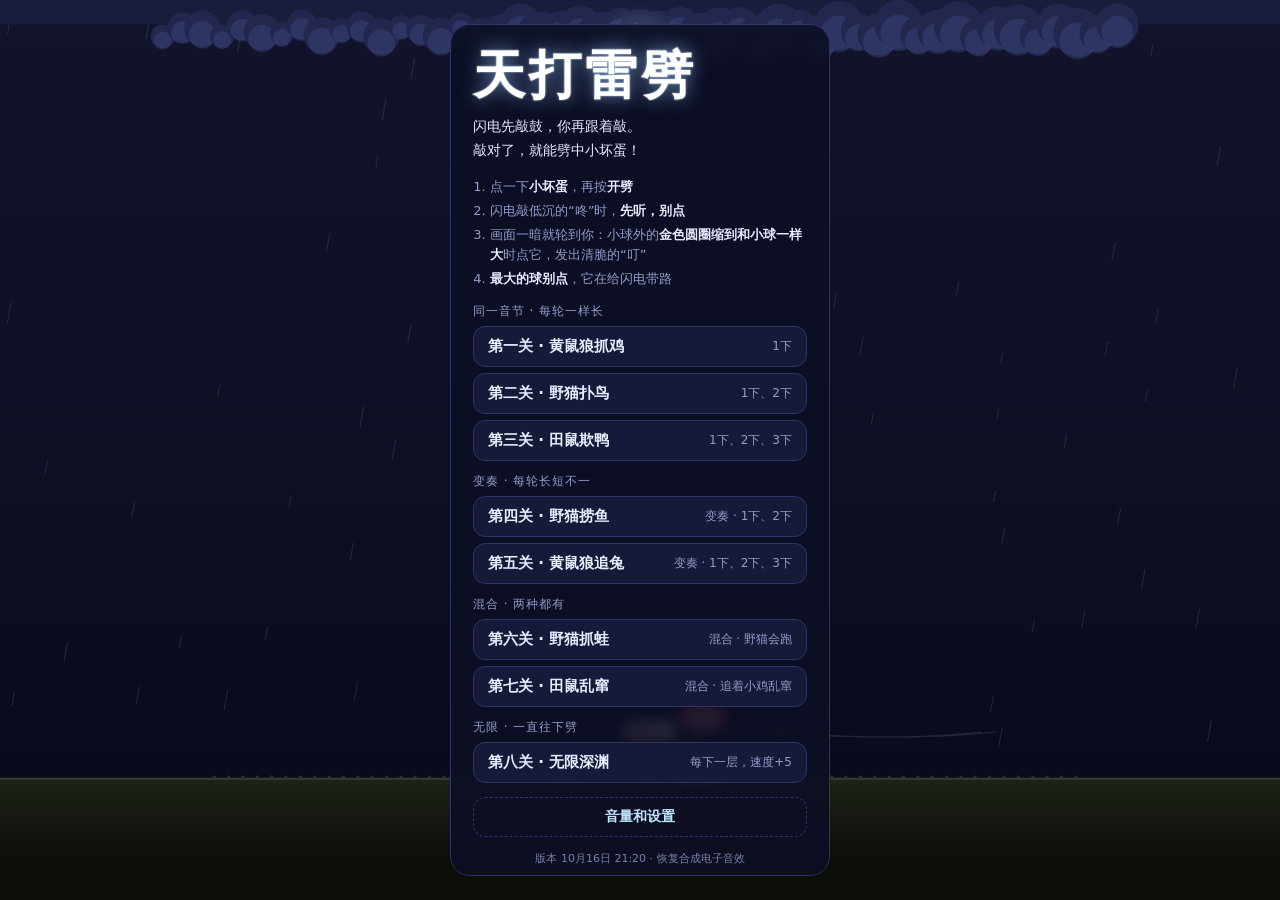
==== commit d2ad81d8: "版本号：恢复合成电子音效 Co-Authored-By: Claude Opus 5.5 <noreply@anthropic.com> Claude-Session: https://claude." ====
--- a/tianda-rhythm/index.html
+++ b/tianda-rhythm/index.html
@@ -119,7 +119,7 @@
   </ol>
   <div class="levels" id="levels"></div>
   <button class="setbtn" id="openSet">音量和设置</button>
-  <p class="ver">版本 10月15日 20:40 · 无限深渊：每层接回云彩再重重劈下</p>
+  <p class="ver">版本 10月16日 21:20 · 恢复合成电子音效</p>
 </section>
 
 <section class="panel settings" id="settings" hidden>
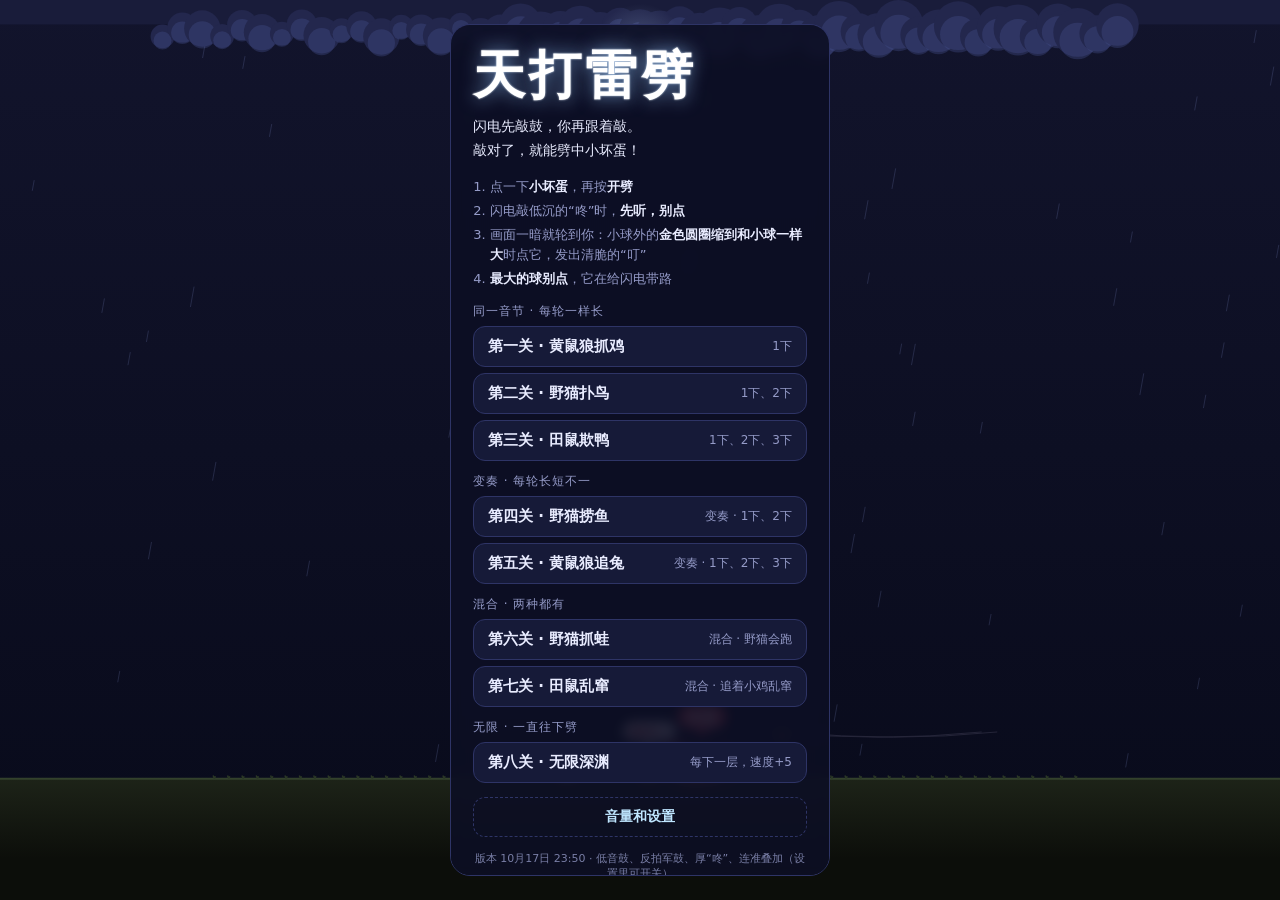
==== commit 6d72b414: "节奏版：低音鼓、反拍军鼓、更厚的咚、连准叠加（均可在设置里开关） Co-Authored-By: Claude Opus 5.5 <noreply@anthropic.com> Claude-Sess" ====
--- a/tianda-rhythm/index.html
+++ b/tianda-rhythm/index.html
@@ -89,6 +89,7 @@
 .settings small{display:block;font-weight:400;font-size:12px;color:var(--mute)}
 .settings input[type=range]{width:100%;accent-color:var(--amber);touch-action:auto;min-height:28px}
 .settings .vol b{font-variant-numeric:tabular-nums;color:var(--amber);min-width:2.5em;text-align:right;align-self:center}
+.settings .lyhead{margin:4px 0 -4px;font-size:13px;font-weight:700;color:var(--volt)}
 .settings .chk{display:flex;gap:10px;align-items:flex-start;font-size:14px;font-weight:700;cursor:pointer}
 .settings .chk input{width:22px;height:22px;accent-color:var(--amber);margin:0;flex:none}
 @media (max-height:620px){.panel h1{font-size:40px}.grade{font-size:48px}}
@@ -119,7 +120,7 @@
   </ol>
   <div class="levels" id="levels"></div>
   <button class="setbtn" id="openSet">音量和设置</button>
-  <p class="ver">版本 10月16日 21:20 · 恢复合成电子音效</p>
+  <p class="ver">版本 10月17日 23:50 · 低音鼓、反拍军鼓、厚“咚”、连准叠加（设置里可开关）</p>
 </section>
 
 <section class="panel settings" id="settings" hidden>
@@ -128,6 +129,14 @@
   <label class="vol" for="v_fx"><span>闪电音效<small>闪电的“咚”、你的“叮”</small></span><input type="range" id="v_fx" min="0" max="100" step="5"><b id="l_fx">50</b></label>
   <label class="vol" for="v_strike"><span>劈下来的声音<small>慢动作、炸裂、雷声</small></span><input type="range" id="v_strike" min="0" max="100" step="5"><b id="l_strike">10</b></label>
   <label class="vol" for="v_bpm"><span>速度<small>每分钟多少拍，所有关卡统一；下一局开始生效</small></span><input type="range" id="v_bpm" min="60" max="160" step="2"><b id="l_bpm">130</b></label>
+  <p class="lyhead">加强节奏（可单独开关）</p>
+  <label class="chk" for="ly_kick"><input type="checkbox" id="ly_kick"><span>低音鼓<small>每拍一下“咚”，推着节奏往前走</small></span></label>
+  <label class="chk" for="ly_snare"><input type="checkbox" id="ly_snare"><span>反拍军鼓<small>第 2、4 拍“啪”，强弱更分明</small></span></label>
+  <label class="chk" for="ly_thick"><input type="checkbox" id="ly_thick"><span>更厚的闪电“咚”<small>加一层超低音和电流尾巴</small></span></label>
+  <p class="lyhead">连准叠加（连续“真准”每 4 下升一档，最多 4 档；一次不准就清零）</p>
+  <label class="chk" for="cb_tap"><input type="checkbox" id="cb_tap"><span>击打声变厚<small>每升一档，你的击打声多一层和声</small></span></label>
+  <label class="chk" for="cb_busy"><input type="checkbox" id="cb_busy"><span>背景节奏变密<small>依次加入细碎踩镲、行进贝斯、和弦、开镲</small></span></label>
+  <label class="chk" for="cb_big"><input type="checkbox" id="cb_big"><span>最后一击更响<small>档位越高，劈下时越重、震得越狠</small></span></label>
   <label class="chk" for="skipIntro"><input type="checkbox" id="skipIntro"><span>跳过开场<small>选完关卡直接开始，不用点坏蛋、按开劈</small></span></label>
   <button class="btn" id="closeSet">好了</button>
 </section>
@@ -256,6 +265,23 @@
   clap(t){ if (!this.ok()) return; for (const o of [0, 0.011, 0.023]) this.env(this.noiseSrc(t + o, 0.12, 'bandpass', 1400, 0.9), t + o, 0.001, o ? 0.03 : 0.13, 0.42); },
   hat(t, v){ if (!this.ok()) return; this.env(this.noiseSrc(t, 0.05, 'highpass', 8000), t, 0.001, 0.035, v || 0.08); },
   stick(t, hi){ if (!this.ok()) return; this.osc(t, 'square', hi ? 1700 : 1250, hi ? 1700 : 1250, 0.03, 0.001, 0.04, 0.12); },
+  // extra layer 1: four-on-the-floor kick, punchy with a short click on top
+  kick4(t){ if (!this.ok() || !SET.layer.kick) return; this.osc(t, 'sine', 165, 48, 0.2, 0.002, 0.22, 0.75); this.env(this.noiseSrc(t, 0.02, 'highpass', 3000), t, 0.0005, 0.012, 0.18); },
+  // extra layer 2: backbeat snare on 2 and 4 — tone body + crisp noise
+  snare(t){ if (!this.ok() || !SET.layer.snare) return; this.osc(t, 'triangle', 240, 170, 0.1, 0.001, 0.1, 0.32); this.env(this.noiseSrc(t, 0.18, 'bandpass', 2200, 0.6), t, 0.001, 0.15, 0.55); this.env(this.noiseSrc(t, 0.08, 'highpass', 6000), t, 0.001, 0.06, 0.2); },
+  // combo layer: your hit grows a fifth, an octave, then a shimmer tail
+  tapLayer(t, tier){
+    if (!this.ok() || !SET.combo.tap || tier < 1) return;
+    this.via('fx', () => {
+      this.osc(t, 'sine', 2637, 2637, 0.16, 0.001, 0.16, 0.16);                                          // fifth
+      if (tier >= 2) this.osc(t, 'triangle', 3520, 3520, 0.12, 0.001, 0.12, 0.1);                        // octave
+      if (tier >= 3) [5274, 7040].forEach((f, i) => this.osc(t + 0.03 + i*0.04, 'sine', f, f, 0.35, 0.002, 0.35, 0.05));   // shimmer
+      if (tier >= 4){ this.osc(t, 'sine', 880, 880, 0.2, 0.001, 0.22, 0.14); this.env(this.noiseSrc(t, 0.25, 'highpass', 9000), t, 0.002, 0.22, 0.16); }
+    });
+  },
+  tierUp(n){ if (!this.ok()) return; const t = this.now(); this.via('fx', () => { [0, 0.07, 0.14].forEach((d, i) => this.osc(t + d, 'triangle', 660*Math.pow(1.26, i + n - 1), 660*Math.pow(1.26, i + n - 1), 0.12, 0.002, 0.14, 0.14)); this.env(this.noiseSrc(t + 0.14, 0.3, 'highpass', 7000), t + 0.14, 0.002, 0.28, 0.12); }); },
+  bigHit(tier){ if (!this.ok()) return; const t = this.now(); this.via('fx', () => { this.osc(t, 'sine', 90, 30, 0.6 + 0.2*tier, 0.003, 0.7 + 0.2*tier, 0.5 + 0.15*tier); this.env(this.noiseSrc(t, 0.9, 'lowpass', 700), t, 0.004, 0.6 + 0.15*tier, 0.25 + 0.12*tier); if (tier >= 3) this.dong(t + 0.04); }); },
+  tierDown(){ if (!this.ok()) return; const t = this.now(); this.via('fx', () => this.osc(t, 'sine', 520, 180, 0.22, 0.003, 0.24, 0.14)); },
   bass(t, f){ if (!this.ok()) return; this.osc(t, 'triangle', f, f, 0.3, 0.005, 0.28, 0.42); },
   // lightning's turn: always 哆 (C5), plucky lead + a little electric fizz
   doNote(t){
@@ -271,6 +297,11 @@
     this.osc(t, 'triangle', 330, 180, 0.12, 0.002, 0.16, 0.35);
     this.env(this.noiseSrc(t, 0.12, 'lowpass', 900), t, 0.001, 0.1, 0.55);
     this.env(this.noiseSrc(t, 0.05, 'bandpass', 2600, 2), t, 0.001, 0.04, 0.18);   // electric crackle
+    if (SET.layer.thick){   // extra layer 3: thicker 咚 — sub drop, a detuned body and a longer crackle tail
+      this.osc(t, 'sine', 110, 46, 0.35, 0.003, 0.42, 0.85);
+      this.osc(t, 'sawtooth', 160, 95, 0.1, 0.002, 0.12, 0.12);
+      this.env(this.noiseSrc(t, 0.16, 'bandpass', 1800, 1.2), t, 0.002, 0.14, 0.22);
+    }
   },
   // your voice: short, bright 叮
   ding(t){
@@ -434,8 +465,8 @@
   bunny: ['胡萝卜送给你！', '雷公最棒！', '蹦蹦～谢谢！'],
   frog:  ['呱！谢谢雷公！', '呱呱呱～你好帅！', '给你表演个跳水！'],
 };
-const SET = { vol:{ music:1.0, fx:0.5, strike:0.1 }, skip:false, bpm:130 };   // defaults = the author's tuned settings
-try { const s0 = JSON.parse(localStorage.getItem('tdlp-rhythm-settings') || 'null'); if (s0){ Object.assign(SET.vol, s0.vol || {}); SET.skip = !!s0.skip; if (s0.bpm) SET.bpm = clamp(+s0.bpm, 60, 160); } } catch(e){}
+const SET = { vol:{ music:1.0, fx:0.5, strike:0.1 }, skip:false, bpm:130, layer:{ kick:true, snare:true, thick:true }, combo:{ tap:true, busy:true, big:true } };   // defaults = the author's tuned settings
+try { const s0 = JSON.parse(localStorage.getItem('tdlp-rhythm-settings') || 'null'); if (s0){ Object.assign(SET.vol, s0.vol || {}); SET.skip = !!s0.skip; if (s0.layer) Object.assign(SET.layer, s0.layer); if (s0.combo) Object.assign(SET.combo, s0.combo); if (s0.bpm) SET.bpm = clamp(+s0.bpm, 60, 160); } } catch(e){}
 function saveSettings(){ try { localStorage.setItem('tdlp-rhythm-settings', JSON.stringify(SET)); } catch(e){} }
 let best = {};
 try { best = JSON.parse(localStorage.getItem('tdlp-rhythm-best8') || '{}') || {}; } catch(e){ best = {}; }
@@ -456,7 +487,7 @@
     objs:[v, victim, ...L.others.map(o => Object.assign({}, o, { state:'idle', dir:1 }))],
     calls:[], resps:[], aev:[], ci:0, ai:0, curSeg:-2, inResp:false, respCam:null,
     level:0, tint:0, warm:0, levelBars:[0,0,0],
-    perfect:0, good:0, miss:0, wrong:0, combo:0, maxCombo:0, cueFlash:0,
+    perfect:0, good:0, miss:0, wrong:0, combo:0, maxCombo:0, cueFlash:0, pc:0, tier:0, gold:0, ck:null,
     selected:false, parts:[], texts:[], flash:0, shake:0, pulse:0, lb:0,
     winner:null, struck:false, shown:false, cracked:false, topFlash:false, boomed:false
   };
@@ -497,6 +528,7 @@
   // backing, built segment by segment so the fine pulse always divides the current 音节 evenly
   const drumT = [];
   if (!G.noCount) for (let k = 0; k < 4; k++) G.aev.push({ t:k*bt, f:'stick', a:k === 0 });
+  for (let k = 0; k < cur; k++){ G.aev.push({ t:k*bt, f:'kick4' }); if (k % 2 === 1 && (G.noCount || k >= 4)) G.aev.push({ t:k*bt, f:'snare' }); }
   const roots = [110, 130.8, 146.8, 164.8];
   for (const sg of G.segs2){
     const P = PATTERNS[rounds()[sg.r]], n = P.hits.length, span = sg.b - sg.a, t0 = sg.a*bt;
@@ -529,7 +561,7 @@
     if (e.t < now - 0.05) continue;
     sfx.out = sfx.bus ? sfx.bus[(e.f === 'lead' || e.f === 'ding' || e.f === 'swoosh') ? 'fx' : 'music'] : null;
     if (e.f === 'dong') sfx.dong(at); else if (e.f === 'qiang') sfx.qiang(at);
-    else if (e.f === 'kick') sfx.kick(at, e.a); else if (e.f === 'clap') sfx.clap(at);
+    else if (e.f === 'kick') sfx.kick(at, e.a); else if (e.f === 'kick4') sfx.kick4(at); else if (e.f === 'snare') sfx.snare(at); else if (e.f === 'clap') sfx.clap(at);
     else if (e.f === 'hat') sfx.hat(at, e.a); else if (e.f === 'stick') sfx.stick(at, e.a);
     else if (e.f === 'bass') sfx.bass(at, e.a); else if (e.f === 'smallGong') sfx.smallGong(at);
     else if (e.f === 'do') sfx.doNote(at); else if (e.f === 'so') sfx.soNote(at); else if (e.f === 'la') sfx.laNote(at);
@@ -662,13 +694,31 @@
 }
 function endResp(){ G.inResp = false; updateLevel(); }
 function judgeMiss(rp){
-  rp.done = true; rp.res = 'miss'; G.miss++; G.combo = 0;
+  rp.done = true; rp.res = 'miss'; G.miss++; G.combo = 0; comboBreak();
 }
 
 /* ---------------- ending ---------------- */
 const DESCENT_BEATS = 4;
 const nowClock = () => (sfx.ac && sfx.ac.state === 'running') ? sfx.now() : performance.now()/1000;
 // endless: keep a steady drum grid running through landing, strike and descent (no gaps between layers)
+// combo layer: the backing gets busier per tier — 16th hats, walking bass, a chord pad, offbeat open hats
+function comboGrid(){
+  if (!G.useAC || !sfx.bus || !(sfx.ac && sfx.ac.state === 'running')) return;
+  if (G.phase !== 'play' && !(G.endless && (G.phase === 'land' || G.phase === 'finale' || G.phase === 'descend'))) return;
+  const now = sfx.now(), b = G.beat;
+  if (G.ck == null || G.ckT0 !== G.t0) { G.ckT0 = G.t0; G.ck = Math.max(0, Math.ceil((now - G.t0)/b)); }
+  while (G.t0 + G.ck*b < now + 0.12){
+    const t = G.t0 + G.ck*b, k = G.ck, tier = G.tier; G.ck++;
+    if (!SET.combo.busy || tier < 1 || t < now - 0.02) continue;
+    const walk = [110, 123.5, 130.8, 146.8, 164.8, 146.8, 130.8, 123.5];
+    sfx.via('music', () => {
+      for (let i = 1; i < 4; i++) if (i !== 2 || tier < 4) sfx.hat(t + i*b/4, 0.035);
+      if (tier >= 2) sfx.bass(t, walk[k % walk.length]);
+      if (tier >= 3 && k % 4 === 0) sfx.pad(t, [[220, 277.2, 329.6], [196, 246.9, 293.7], [174.6, 220, 261.6], [196, 246.9, 329.6]][(k >> 2) % 4], b*4);
+      if (tier >= 4) sfx.env(sfx.noiseSrc(t + b/2, 0.2, 'highpass', 6500), t + b/2, 0.002, 0.18, 0.12);
+    });
+  }
+}
 function gridDrums(){
   if (!G.endless || !G.useAC || !sfx.bus || !(sfx.ac && sfx.ac.state === 'running')) return;
   if (G.phase !== 'land' && G.phase !== 'finale' && G.phase !== 'descend') return;
@@ -676,7 +726,7 @@
   if (G.gk == null) G.gk = Math.ceil((now - G.t0)/b);
   while (G.t0 + G.gk*b < now + 0.15){
     const t = G.t0 + G.gk*b, k = G.gk;
-    sfx.via('music', () => { if (k % 2 === 0){ sfx.kick(t, 1); sfx.bass(t, [110, 130.8, 146.8, 164.8][(k >> 1) % 4]); } else sfx.clap(t); sfx.hat(t, 0.06); sfx.hat(t + b/2, 0.04); });
+    sfx.via('music', () => { if (SET.layer.kick) sfx.kick4(t); if (k % 2 === 0){ if (!SET.layer.kick) sfx.kick(t, 1); sfx.bass(t, [110, 130.8, 146.8, 164.8][(k >> 1) % 4]); } else { if (SET.layer.snare) sfx.snare(t); else sfx.clap(t); } sfx.hat(t, 0.06); sfx.hat(t + b/2, 0.04); });
     G.gk++;
   }
 }
@@ -722,9 +772,9 @@
   for (const sg of segs) sg.p = sg.p.map((v, i) => i % 2 ? v - dy : v);
   tip.path = tip.path.map(p => ({ x:p.x, y:p.y - dy })); tip.y -= dy; tip.py -= dy;
   const cloudY = (G.cloudY || 0) - dy;
-  const keep = { perfect:G.perfect, good:G.good, miss:G.miss, wrong:G.wrong, off:G.off || 0, combo:G.combo, maxCombo:G.maxCombo, layer:G.layer + 1, idc:G.idc, t:G.t };
+  const keep = { perfect:G.perfect, good:G.good, miss:G.miss, wrong:G.wrong, off:G.off || 0, combo:G.combo, maxCombo:G.maxCombo, layer:G.layer + 1, idc:G.idc, t:G.t, pc:G.pc, tier:G.tier };
   newGame(G.lv, 'play');
-  Object.assign(G, { perfect:keep.perfect, good:keep.good, miss:keep.miss, wrong:keep.wrong, off:keep.off, combo:keep.combo, maxCombo:keep.maxCombo, idc:keep.idc, t:keep.t, cloudY });   // keep the clock: every old segment stays fully drawn
+  Object.assign(G, { perfect:keep.perfect, good:keep.good, miss:keep.miss, wrong:keep.wrong, off:keep.off, combo:keep.combo, maxCombo:keep.maxCombo, idc:keep.idc, t:keep.t, pc:keep.pc, tier:keep.tier, cloudY });   // keep the clock: every old segment stays fully drawn
   G.lstat = { perfect:keep.perfect, good:keep.good, off:keep.off, wrong:keep.wrong };
   applyLayer(keep.layer, ox);
   G.segs = segs; G.selected = true;
@@ -813,6 +863,7 @@
     const vc = victimObj(); vc.state = 'grateful'; vc.dir = Math.sign(v.x - vc.x) || 1; vc.thankT = 0;
     vc.hopTo = vc.x + Math.sign(vc.x - v.x)*0.8;   // a little hop away from the smoking villain
     for (let i = 0; i < 10; i++) G.parts.push({ x:vc.x, y:GROUND - 0.8, vx:rnd(-1.5, 1.5), vy:rnd(-3, -1), life:1.2, max:1.2, c:'#ff7a9a', sz:6, g:0, heart:true });
+    if (SET.combo.big && G.tier > 0){ G.shake = RM ? 0.12 : 0.9 + 0.25*G.tier; G.flash = 1; sfx.bigHit(G.tier); }
     worldText(v.x, GROUND - 3.4, G.power >= 25 ? '天罚！' : G.power >= 12 ? '焦了' : '麻了一下', '#ffc94a', 26);
   } else {
     v.state = 'flee'; v.dir = v.x >= w.x ? 1 : -1;
@@ -868,6 +919,17 @@
 
 /* ---------------- effects ---------------- */
 function worldText(x, y, txt, c, sz){ G.texts.push({ x, y, txt, c, sz:sz || 18, life:1.6, max:1.6, world:true }); }
+// combo: only 真准 counts; every 4 in a row adds a tier (max 4); anything else drops straight back to 0
+const TIER_AT = [4, 8, 12, 16];
+function tierOf(n){ let t = 0; for (const a of TIER_AT) if (n >= a) t++; return t; }
+function comboHit(){
+  G.pc++; const nt = tierOf(G.pc);
+  if (nt > G.tier){ G.tier = nt; G.gold = 1; sfx.tierUp(nt); screenText(`连准 ${G.pc} · ${['', '一', '二', '三', '满'][nt]}档`, '#ffd76a', 22); }
+}
+function comboBreak(){
+  if (G.tier > 0){ sfx.tierDown(); screenText('连准断了', '#959bc8', 18); }
+  G.pc = 0; G.tier = 0;
+}
 function screenText(txt, c, sz){ G.texts = G.texts.filter(t => t.world || t.sy !== H*0.44); G.texts.push({ sx:W/2, sy:H*0.44, txt, c, sz:sz || 20, life:1.4, max:1.4, world:false }); }
 function tapText(sx, sy, txt, c){ G.texts.push({ sx, sy, txt, c, sz:17, life:0.7, max:0.7, world:false }); }
 function bigText(txt, c, life){ G.big = { txt, c, life:life || 0.8, max:life || 0.8 }; }
@@ -967,6 +1029,20 @@
 }
 $('v_bpm').value = SET.bpm; $('l_bpm').textContent = SET.bpm;
 $('v_bpm').addEventListener('input', () => { SET.bpm = +$('v_bpm').value; $('l_bpm').textContent = SET.bpm; saveSettings(); });
+for (const k of ['tap', 'busy', 'big']){
+  const el = $('cb_' + k); el.checked = SET.combo[k];
+  el.addEventListener('change', () => { SET.combo[k] = el.checked; saveSettings(); });
+}
+for (const k of ['kick', 'snare', 'thick']){
+  const el = $('ly_' + k); el.checked = SET.layer[k];
+  el.addEventListener('change', () => {
+    SET.layer[k] = el.checked; saveSettings();
+    sfx.init(); if (!sfx.ac || !el.checked) return; const t = sfx.now(), b = 60/SET.bpm;
+    if (k === 'kick') sfx.via('music', () => { for (let i = 0; i < 4; i++) sfx.kick4(t + i*b); });
+    else if (k === 'snare') sfx.via('music', () => { sfx.snare(t + b); sfx.snare(t + 3*b); });
+    else sfx.via('fx', () => { sfx.leadDrum(t); sfx.leadDrum(t + b); });
+  });
+}
 $('skipIntro').checked = SET.skip;
 $('skipIntro').addEventListener('change', () => { SET.skip = $('skipIntro').checked; saveSettings(); });
 
@@ -995,7 +1071,7 @@
   const [wx, wy] = tipPos(hit);
   if (hit === G.main){
     if (onBeat) rp.res = 'wrong';
-    G.wrong++; G.combo = 0; G.shake = RM ? 0 : 0.25;
+    G.wrong++; G.combo = 0; comboBreak(); G.shake = RM ? 0 : 0.25;
     sfx.pa(sfx.now(), false, false); sfx.dull();
     tapText(x, y - 28, '哎呀，点到大球了', '#ff4d5e');
     kill(hit); pickMain();
@@ -1003,10 +1079,11 @@
   } else {
     if (onBeat){
       rp.res = perfect ? 'perfect' : 'good';
-      if (perfect) G.perfect++; else G.good++;
+      if (perfect){ G.perfect++; comboHit(); } else { G.good++; comboBreak(); }
       G.combo++; G.maxCombo = Math.max(G.maxCombo, G.combo);
-    } else G.off = (G.off || 0) + 1;
+    } else { G.off = (G.off || 0) + 1; comboBreak(); }
     sfx.pa(sfx.now(), onBeat && rp.type === 'q', perfect);
+    if (perfect) sfx.tapLayer(sfx.now(), G.tier);
     tapText(x, y - 28, perfect ? '啪！真准' : onBeat ? '啪！' : '啪', perfect ? '#ffc94a' : '#bfe6ff');
     kill(hit); pickMain();
   }
@@ -1123,7 +1200,7 @@
   }
   if (G.phase === 'land'){ G.lt += dt; if (G.endless ? nowClock() >= G.t0 + G.landK*G.beat : G.lt >= 2.35) startFinale(G.main); }
   if (G.phase === 'descend'){ G.ft += dt; updateDescend(dt); }
-  gridDrums();
+  gridDrums(); comboGrid();
   if (G.phase === 'finale' || G.phase === 'result'){
     G.ft += dt;
     if (!G.cracked && G.ft >= FIN.pause){ G.cracked = true; sfx.crack(); G.shake = RM ? 0 : 0.15; G.flash = 0.25; }
@@ -1141,7 +1218,7 @@
   for (const t of G.texts) t.life -= dt;
   G.texts = G.texts.filter(t => t.life > 0);
   if (G.big){ G.big.life -= dt; if (G.big.life <= 0) G.big = null; }
-  G.flash *= Math.exp(-dt*4); G.shake = Math.max(0, G.shake - dt);
+  G.flash *= Math.exp(-dt*4); G.gold *= Math.exp(-dt*3); G.shake = Math.max(0, G.shake - dt);
   G.pulse *= Math.exp(-dt*7); G.cueFlash *= Math.exp(-dt*6);
   G.tint += ((G.phase === 'play' ? G.level : 0) - G.tint)*(1 - Math.exp(-dt*4));
   G.warm += (((G.phase === 'play' && G.inResp) ? 1 : 0) - G.warm)*(1 - Math.exp(-dt*6));
@@ -1208,6 +1285,7 @@
   drawImpact();
   drawTexts(false);
   if (G.flash > 0.01){ ctx.fillStyle = `rgba(240,246,255,${G.flash*0.85})`; ctx.fillRect(0, 0, W, H); }
+  if (G.gold > 0.01){ const rg = ctx.createRadialGradient(W/2, H/2, Math.min(W, H)*0.25, W/2, H/2, Math.max(W, H)*0.75); rg.addColorStop(0, 'rgba(255,201,74,0)'); rg.addColorStop(1, `rgba(255,201,74,${0.45*G.gold})`); ctx.fillStyle = rg; ctx.fillRect(0, 0, W, H); }
 }
 // "听 / 跟！" cue with the round's pattern as dots
 function drawCue(){
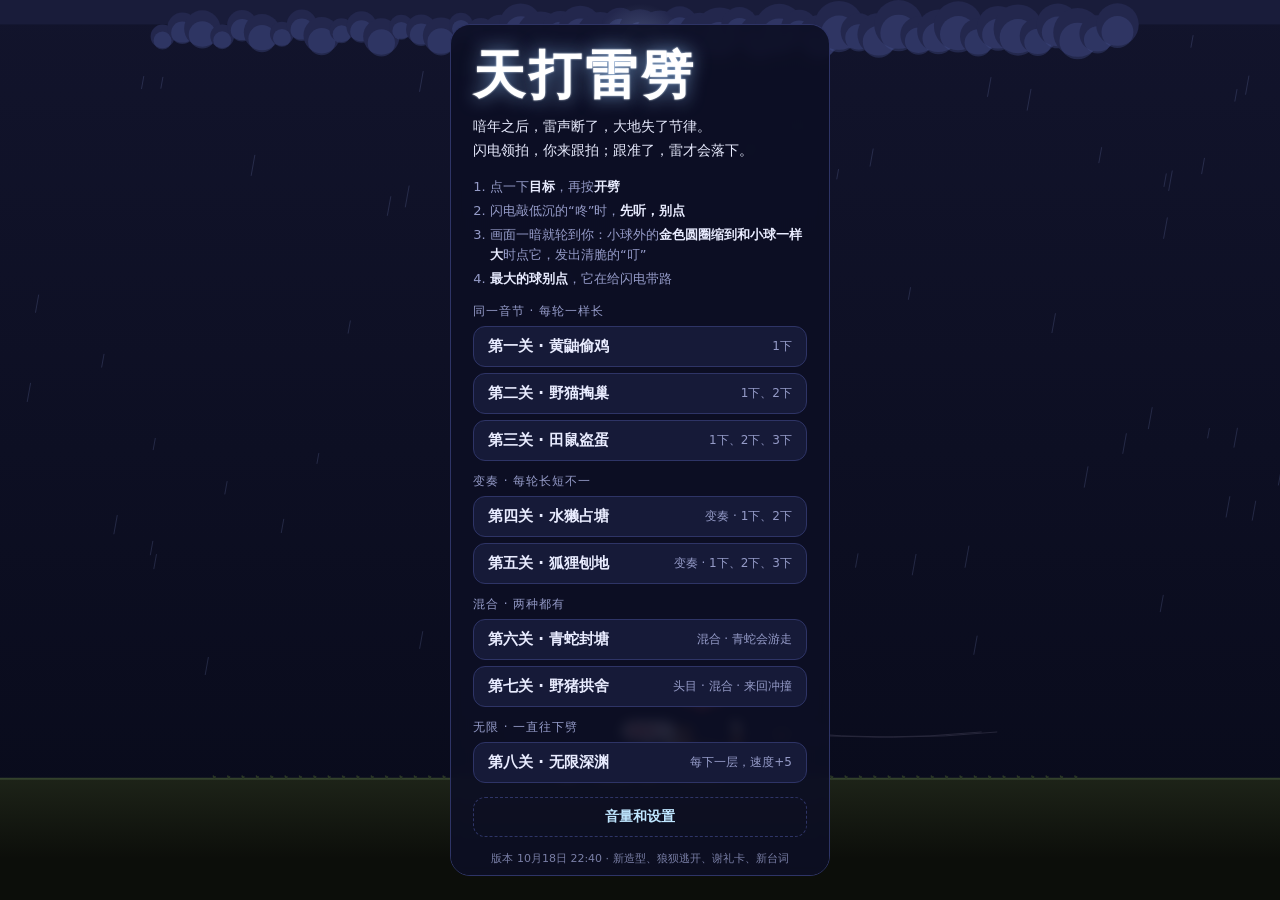
==== commit f1b8e490: "节奏版第二批：坏蛋新造型（改自朋友版本）与狼狈逃开、谢礼卡、小动物一家、新台词 Co-Authored-By: Claude Opus 5.5 <noreply@anthropic.com> Clau" ====
--- a/tianda-rhythm/index.html
+++ b/tianda-rhythm/index.html
@@ -92,6 +92,15 @@
 .settings .lyhead{margin:4px 0 -4px;font-size:13px;font-weight:700;color:var(--volt)}
 .settings .chk{display:flex;gap:10px;align-items:flex-start;font-size:14px;font-weight:700;cursor:pointer}
 .settings .chk input{width:22px;height:22px;accent-color:var(--amber);margin:0;flex:none}
+.gift{position:fixed;inset:0;z-index:16;background:radial-gradient(ellipse at 50% 40%,rgba(18,20,44,.94),rgba(4,5,12,.97));display:flex;flex-direction:column;align-items:center;justify-content:center;gap:14px;padding:calc(env(safe-area-inset-top,0px) + 16px) 16px calc(env(safe-area-inset-bottom,0px) + 16px);box-sizing:border-box}
+.gift canvas,.gift img{position:static;display:block;width:min(100%,340px,calc((100vh - 150px)*0.714));height:auto;aspect-ratio:900/1260;border-radius:10px;box-shadow:0 18px 50px rgba(0,0,0,.6)}
+.gift img{-webkit-touch-callout:default;user-select:auto;-webkit-user-select:auto}
+.gift .gbtns{display:flex;gap:10px;justify-content:center;flex-wrap:wrap}
+.gift .gbtn{font-family:var(--body);font-size:15px;font-weight:700;cursor:pointer;border-radius:12px;border:1px solid var(--line);background:#161a38;color:var(--ink);padding:10px 18px}
+.gift .gtip{margin:0;font-size:12px;color:var(--mute)}
+.gift.in canvas{animation:gin .7s cubic-bezier(.2,1.2,.4,1)}
+@keyframes gin{0%{transform:translateY(40px) scale(.9);opacity:0}100%{transform:none;opacity:1}}
+@media (prefers-reduced-motion:reduce){.gift.in canvas{animation:none}}
 @media (max-height:620px){.panel h1{font-size:40px}.grade{font-size:48px}}
 </style>
 
@@ -111,16 +120,16 @@
 
 <section class="panel" id="menu">
   <h1>天打雷劈</h1>
-  <p class="sub">闪电先敲鼓，你再跟着敲。<br>敲对了，就能劈中小坏蛋！</p>
+  <p class="sub">喑年之后，雷声断了，大地失了节律。<br>闪电领拍，你来跟拍；跟准了，雷才会落下。</p>
   <ol class="how">
-    <li>点一下<b>小坏蛋</b>，再按<b>开劈</b></li>
+    <li>点一下<b>目标</b>，再按<b>开劈</b></li>
     <li>闪电敲低沉的“咚”时，<b>先听，别点</b></li>
     <li>画面一暗就轮到你：小球外的<b>金色圆圈缩到和小球一样大</b>时点它，发出清脆的“叮”</li>
     <li><b>最大的球别点</b>，它在给闪电带路</li>
   </ol>
   <div class="levels" id="levels"></div>
   <button class="setbtn" id="openSet">音量和设置</button>
-  <p class="ver">版本 10月17日 23:50 · 低音鼓、反拍军鼓、厚“咚”、连准叠加（设置里可开关）</p>
+  <p class="ver">版本 10月18日 22:40 · 新造型、狼狈逃开、谢礼卡、新台词</p>
 </section>
 
 <section class="panel settings" id="settings" hidden>
@@ -155,6 +164,13 @@
     <button id="pRestart">重来</button>
     <button id="pMenu" class="ghost">回到选关</button>
   </div>
+</section>
+
+<section class="gift" id="gift" hidden>
+  <canvas id="giftCard" width="900" height="1260" aria-label="谢礼卡"></canvas>
+  <img id="giftImg" alt="谢礼卡图片" hidden>
+  <p class="gtip" id="giftTip" hidden>长按图片可保存到相册</p>
+  <div class="gbtns"><button class="btn" id="giftOk">收下</button><button class="gbtn" id="giftSave">存成图片</button></div>
 </section>
 
 <section class="panel" id="result" hidden>
@@ -206,7 +222,7 @@
 const secOf = r => Math.min(2, Math.floor(r*3/rounds().length));
 const WIN_P = 0.08, WIN_G = 0.18;
 const BPM = 100;
-const CALL_STEP = 2.0, CRAWL = 0.5, VSCALE = 1.7, VGAP = 2.4;
+const CALL_STEP = 2.0, CRAWL = 0.5, VSCALE = 2.0, VGAP = 2.9;
 
 /* ---------------- sizing & camera ---------------- */
 let W = 0, H = 0, DPR = 1;
@@ -404,40 +420,40 @@
 /* ---------------- levels ---------------- */
 const WEASEL = { kind:'weasel', x:3.6, amp:0, freq:0 };
 const NOTICE_VAR = '这一关是变奏练习：闪电每轮敲的下数不一样，每轮占的时间也跟着变：敲几下就占几拍，你紧接着跟几下。\n闪电是低沉的「咚」，画面一暗就轮到你：小球外的圆圈缩到和小球一样大时，点它。';
-const NOTICE_ENDLESS = '无限深渊：每劈中一个坏蛋，大地就裂成两半，坏蛋掉进裂缝，闪电继续往下一层钻。\n每下一层，速度 +5。劈歪就结束，看你能劈穿几层！';
+const NOTICE_ENDLESS = '无限深渊：每劈中一个目标，大地就裂成两半，它掉进裂缝，闪电跟着往下一层钻。\n每下一层，速度 +5。劈歪就结束，看你能劈穿几层！';
 const NOTICE_MIX = '这一关两种玩法混在一起：有时是固定长度的「同一音节」，有时是长短不一的变奏，还有带半拍的咚咚锵。\n还是看画面变暗、等圆圈缩到小球上再点。';
 const LEVELS = [
   // 同一音节: every lead and every answer takes the same 2 beats
-  { group:'同一音节', name:'第一关', title:'黄鼠狼抓鸡', sub:'1下', villainName:'黄鼠狼', victim:'chick', victimName:'小鸡',
+  { group:'同一音节', name:'第一关', title:'黄鼬偷鸡', sub:'1下', villainName:'黄鼬', victim:'chick', victimName:'小鸡',
     villain:WEASEL, others:[{kind:'hen', x:-4.2}, {kind:'pole', x:8.2}],
     rounds:['c1','c1','c1','c1','c1','c1','c1','c1'] },
-  { group:'同一音节', name:'第二关', title:'野猫扑鸟', sub:'1下、2下', villainName:'野猫', victim:'bird', victimName:'小鸟',
+  { group:'同一音节', name:'第二关', title:'野猫掏巢', sub:'1下、2下', villainName:'野猫', victim:'bird', victimName:'小鸟',
     villain:{ kind:'cat', x:-3.2, amp:0, freq:0 }, others:[{kind:'hen', x:4.2}, {kind:'pole', x:-8.2}],
     rounds:['c1','c1','c2','c2','c1','c2','c2','c1'] },
-  { group:'同一音节', name:'第三关', title:'田鼠欺鸭', sub:'1下、2下、3下', villainName:'田鼠', victim:'duck', victimName:'小鸭',
+  { group:'同一音节', name:'第三关', title:'田鼠盗蛋', sub:'1下、2下、3下', villainName:'田鼠', victim:'duck', victimName:'小鸭',
     villain:{ kind:'rat', x:2.4, amp:0, freq:0 }, others:[{kind:'hen', x:-5.2}, {kind:'pole', x:7.6}],
     rounds:['c1','c2','c3','c2','c3','c1','c3','c3'] },
   // 变奏: each round is as long as the lead needs
-  { group:'变奏', name:'第四关', title:'野猫捞鱼', sub:'变奏 · 1下、2下', notice:NOTICE_VAR, villainName:'野猫', victim:'fish', victimName:'小鱼',
-    villain:{ kind:'cat', x:-1.8, amp:0, freq:0 }, others:[{kind:'hen', x:5.4}, {kind:'pole', x:-8.4}],
+  { group:'变奏', name:'第四关', title:'水獭占塘', sub:'变奏 · 1下、2下', notice:NOTICE_VAR, villainName:'水獭', victim:'fish', victimName:'小鱼',
+    villain:{ kind:'otter', x:-1.8, amp:0, freq:0 }, others:[{kind:'hen', x:5.4}, {kind:'pole', x:-8.4}],
     rounds:['one','one','one','two','one','two','two','one','two','two'] },
-  { group:'变奏', name:'第五关', title:'黄鼠狼追兔', sub:'变奏 · 1下、2下、3下', notice:NOTICE_VAR, villainName:'黄鼠狼', victim:'bunny', victimName:'小兔',
-    villain:WEASEL, others:[{kind:'hen', x:-4.2}, {kind:'pole', x:8.2}],
+  { group:'变奏', name:'第五关', title:'狐狸刨地', sub:'变奏 · 1下、2下、3下', notice:NOTICE_VAR, villainName:'狐狸', victim:'bunny', victimName:'小兔',
+    villain:{ kind:'fox', x:3.6, amp:0, freq:0 }, others:[{kind:'hen', x:-4.2}, {kind:'pole', x:8.2}],
     rounds:['one','two','threeq','one','two','threeq','two','threeq'] },
   // 混合
-  { group:'混合', name:'第六关', title:'野猫抓蛙', sub:'混合 · 野猫会跑', notice:NOTICE_MIX, villainName:'野猫', victim:'frog', victimName:'小青蛙',
-    villain:{kind:'cat', x:-2.4, amp:2.2, freq:0.3}, others:[{kind:'pole', x:-8.6}, {kind:'hen', x:4.6}, {kind:'hen', x:7.4}],
+  { group:'混合', name:'第六关', title:'青蛇封塘', sub:'混合 · 青蛇会游走', notice:NOTICE_MIX, villainName:'青蛇', victim:'frog', victimName:'小青蛙',
+    villain:{kind:'snake', x:-2.4, amp:2.2, freq:0.3}, others:[{kind:'pole', x:-8.6}, {kind:'hen', x:4.6}, {kind:'hen', x:7.4}],
     rounds:['c2','c3','two','threeq','three','c3','three','five'] },
-  { group:'混合', name:'第七关', title:'田鼠乱窜', sub:'混合 · 追着小鸡乱窜', notice:NOTICE_MIX, villainName:'田鼠', victim:'chick', victimName:'小鸡',
-    villain:{kind:'rat', x:1.2, amp:4.5, freq:0.45}, others:[{kind:'hen', x:-6.4}, {kind:'pole', x:3.4}, {kind:'hen', x:8.6}],
+  { group:'混合', name:'第七关', title:'野猪拱舍', sub:'头目 · 混合 · 来回冲撞', notice:NOTICE_MIX, villainName:'野猪头目', victim:'chick', victimName:'小鸡', boss:true,
+    villain:{kind:'boar', x:1.2, amp:4.5, freq:0.45}, others:[{kind:'hen', x:-6.4}, {kind:'pole', x:3.4}, {kind:'hen', x:8.6}],
     rounds:['c3','three','five','c2','threeq','three','c3','five'] },
   // endless
-  { group:'无限', name:'第八关', title:'无限深渊', sub:'每下一层，速度+5', endless:true, notice:NOTICE_ENDLESS, villainName:'黄鼠狼', victim:'chick', victimName:'小鸡',
+  { group:'无限', name:'第八关', title:'无限深渊', sub:'每下一层，速度+5', endless:true, notice:NOTICE_ENDLESS, villainName:'黄鼬', victim:'chick', victimName:'小鸡',
     villain:WEASEL, others:[{kind:'hen', x:-4.2}, {kind:'pole', x:8.2}], rounds:['c1','c1','c2','c1','c2','c2'] },
 ];
 const CAST = [
-  ['weasel', '黄鼠狼', 'chick', '小鸡'], ['cat', '野猫', 'bird', '小鸟'], ['rat', '田鼠', 'duck', '小鸭'],
-  ['cat', '野猫', 'fish', '小鱼'], ['weasel', '黄鼠狼', 'bunny', '小兔'], ['cat', '野猫', 'frog', '小青蛙'],
+  ['weasel', '黄鼬', 'chick', '小鸡'], ['cat', '野猫', 'bird', '小鸟'], ['rat', '田鼠', 'duck', '小鸭'],
+  ['otter', '水獭', 'fish', '小鱼'], ['fox', '狐狸', 'bunny', '小兔'], ['snake', '青蛇', 'frog', '小青蛙'], ['boar', '野猪', 'chick', '小鸡'],
 ];
 const LAYER_POOLS = [['c1', 'c2'], ['c1', 'c2', 'c3'], ['c2', 'c3', 'one', 'two'], ['c3', 'one', 'two', 'threeq'], ['c3', 'two', 'threeq', 'three', 'five', 'c2']];
 const layerBpm = n => SET.bpm + 5*n;
@@ -451,19 +467,19 @@
   v.dir = vx > ox ? -1 : 1;
   const victim = { kind:tk, victim:true, state:'scared', x:vx + v.dir*VGAP, dir:-v.dir };
   const side = vx > 0 ? -1 : 1;
-  G.objs = [v, victim, { kind:'hen', x:vx + side*6.5, state:'idle', dir:1 }, { kind:'pole', x:vx - side*7.5, state:'idle', dir:1 }];
+  G.objs = [v, victim, { kind:'family', x:0, state:'idle', dir:1 }, { kind:'hen', x:vx + side*6.5, state:'idle', dir:1 }, { kind:'pole', x:vx - side*7.5, state:'idle', dir:1 }];
   G.cast = { villainName:vn, victimName:tn };
   G.ox = ox; G.layer = n;
   G.beat = 60/layerBpm(n); G.bar = G.beat*4;
 }
 // what each rescued animal says (alternates while it thanks you)
 const THANKS = {
-  chick: ['谢谢雷公！', '啾啾！你最帅！', '我要给你孵个蛋！'],
-  bird:  ['雷公大人万岁！', '给你唱首歌～♪', '啾～比心！'],
-  duck:  ['嘎！得救啦！', '谢谢雷公！嘎嘎！', '嘎嘎嘎～爱你！'],
-  fish:  ['吐个泡泡谢谢你～', '咕噜咕噜，雷公好！', '鱼生圆满了！'],
-  bunny: ['胡萝卜送给你！', '雷公最棒！', '蹦蹦～谢谢！'],
-  frog:  ['呱！谢谢雷公！', '呱呱呱～你好帅！', '给你表演个跳水！'],
+  chick: ['……谢了。', '鸡舍还在。', '雨，好像要来了。'],
+  bird:  ['巢还能住。', '谢谢。', '今晚能睡了。'],
+  duck:  ['蛋都在。', '谢了。', '水会回来的吧。'],
+  fish:  ['塘里有水了。', '……谢谢。', '它不会再来了吧。'],
+  bunny: ['地还在。', '谢谢你。', '今年还能种。'],
+  frog:  ['荷叶还在。', '谢了。', '下雨吧。'],
 };
 const SET = { vol:{ music:1.0, fx:0.5, strike:0.1 }, skip:false, bpm:130, layer:{ kick:true, snare:true, thick:true }, combo:{ tap:true, busy:true, big:true } };   // defaults = the author's tuned settings
 try { const s0 = JSON.parse(localStorage.getItem('tdlp-rhythm-settings') || 'null'); if (s0){ Object.assign(SET.vol, s0.vol || {}); SET.skip = !!s0.skip; if (s0.layer) Object.assign(SET.layer, s0.layer); if (s0.combo) Object.assign(SET.combo, s0.combo); if (s0.bpm) SET.bpm = clamp(+s0.bpm, 60, 160); } } catch(e){}
@@ -475,7 +491,7 @@
 let G;
 function newGame(i, phase){
   const L = LEVELS[i];
-  const v = Object.assign({}, L.villain, { villain:true, x0:L.villain.x, state:'idle' });
+  const v = Object.assign({}, L.villain, { villain:true, x0:L.villain.x, state:'idle', boss:!!L.boss });
   v.dir = v.x > 0 ? -1 : 1;
   const vk = L.victim || 'chick';
   const victim = { kind:vk, victim:true, state:'scared', x:v.x + v.dir*VGAP, dir:-v.dir };
@@ -484,7 +500,7 @@
     phase, lv:i, L, t:0, playT:0, zt:0, ft:0, lt:0,
     beat, bar:beat*4, t0:0, useAC:false, songStarted:false,
     tips:[], segs:[], idc:1, main:null, mainSet:new Set(),
-    objs:[v, victim, ...L.others.map(o => Object.assign({}, o, { state:'idle', dir:1 }))],
+    objs:[v, victim, { kind:'family', x:0, state:'idle', dir:1 }, ...L.others.map(o => Object.assign({}, o, { state:'idle', dir:1 }))],
     calls:[], resps:[], aev:[], ci:0, ai:0, curSeg:-2, inResp:false, respCam:null,
     level:0, tint:0, warm:0, levelBars:[0,0,0],
     perfect:0, good:0, miss:0, wrong:0, combo:0, maxCombo:0, cueFlash:0, pc:0, tier:0, gold:0, ck:null,
@@ -643,7 +659,7 @@
 }
 function updateLevel(){
   const L = warnLevel();
-  if (L > G.level){ sfx.warn(L === 2); screenText(L === 1 ? '漏掉了，小心！' : '漏太多啦！', L === 1 ? '#ffc94a' : '#ff4d5e'); }
+  if (L > G.level){ sfx.warn(L === 2); screenText(L === 1 ? '漏了一个' : '漏得太多', L === 1 ? '#ffc94a' : '#ff4d5e'); }
   else if (L < G.level) screenText('收回来了', '#bfe6ff');
   G.level = L;
 }
@@ -742,7 +758,6 @@
   G.dBeat = G.beat; G.dUseAC = G.useAC;
   G.dT0 = G.t0 + Math.ceil((nowClock() - G.t0)/G.beat - 0.05)*G.beat; G.dK = -1;
   G.deep = true; G.dK = 0; G.dive.a = PI/2; grow(G.dive, 2.6, Math.min(0.15, G.beat*0.4));   // surge right away, through the ground
-  worldText(v.x, GROUND - 3, '啊～～', '#e9ecff', 20);
   if (!G.boomed){ G.boomed = true; sfx.boom(G.power/25); }
 }
 function updateDescend(dt){
@@ -802,7 +817,7 @@
     m = strays.reduce((a, b) => Math.abs(b.x - vx) > Math.abs(a.x - vx) ? b : a);
     G.main = m; G.mainSet = new Set(m.lineage);
     growTo(m, m.x + Math.sign(m.x - vx || 1)*1.5, GROUND, LD);
-    screenText('小叉太多，电被抢走了！', '#ff4d5e', 22);
+    screenText('小叉太多，雷被截走了', '#ff4d5e', 22);
   } else {
     const nx = m.x + clamp(vx - m.x, -3, 3);
     growTo(m, nx, GROUND, LD);
@@ -826,10 +841,10 @@
   const left = smallTips().length;
   const v = villain(), x = tip.x;
   let outcome = 'ground', hitObj = null;
-  if (Math.abs(x - v.x) < 1.9){ outcome = 'hit'; hitObj = v; }
+  if (Math.abs(x - v.x) < 2.2){ outcome = 'hit'; hitObj = v; }
   else {
     let bd = 9;
-    for (const o of G.objs){ if (o.villain || o.victim) continue; const r = o.kind === 'pole' ? 1.0 : 1.15, d = Math.abs(x - o.x); if (d < r && d < bd){ bd = d; hitObj = o; outcome = o.kind; } }
+    for (const o of G.objs){ if (o.villain || o.victim || o.kind === 'family') continue; const r = o.kind === 'pole' ? 1.0 : 1.15, d = Math.abs(x - o.x); if (d < r && d < bd){ bd = d; hitObj = o; outcome = o.kind; } }
   }
   G.outcome = outcome; G.hitObj = hitObj;
   const pts = [];
@@ -859,38 +874,38 @@
   for (let i = 0; i < 26; i++) G.parts.push({ x:w.x + rnd(-0.4, 0.4), y:GROUND - 0.1, vx:rnd(-7, 7), vy:rnd(-11, -4), life:rnd(0.6, 1.3), max:1.3, c:'#6b5a44', sz:rnd(2, 4.5), g:20, rock:true });
   for (let i = 0; i < 40; i++) G.parts.push({ x:w.x, y:GROUND - 0.1, vx:rnd(-6, 6), vy:rnd(-9, -2), life:rnd(0.4, 1), max:1, c:'#fff3b0', sz:rnd(1.5, 3), g:16 });
   if (G.outcome === 'hit'){
-    v.state = 'char';
+    v.state = 'char'; v.hitT = G.t; v.ran = false;
     const vc = victimObj(); vc.state = 'grateful'; vc.dir = Math.sign(v.x - vc.x) || 1; vc.thankT = 0;
     vc.hopTo = vc.x + Math.sign(vc.x - v.x)*0.8;   // a little hop away from the smoking villain
-    for (let i = 0; i < 10; i++) G.parts.push({ x:vc.x, y:GROUND - 0.8, vx:rnd(-1.5, 1.5), vy:rnd(-3, -1), life:1.2, max:1.2, c:'#ff7a9a', sz:6, g:0, heart:true });
+    for (let i = 0; i < 12; i++) G.parts.push({ x:vc.x + rnd(-0.5, 0.5), y:GROUND - 0.8, vx:rnd(-0.8, 0.8), vy:rnd(-2.2, -0.8), life:1.6, max:1.6, c:'#ffd98a', sz:rnd(1.2, 2.2), g:0 });
     if (SET.combo.big && G.tier > 0){ G.shake = RM ? 0.12 : 0.9 + 0.25*G.tier; G.flash = 1; sfx.bigHit(G.tier); }
-    worldText(v.x, GROUND - 3.4, G.power >= 25 ? '天罚！' : G.power >= 12 ? '焦了' : '麻了一下', '#ffc94a', 26);
+    worldText(v.x, GROUND - 3.4, G.power >= 25 ? '天罚！' : G.power >= 12 ? '焦了' : '燎了一下', '#ffc94a', 26);
   } else {
     v.state = 'flee'; v.dir = v.x >= w.x ? 1 : -1;
-    worldText(v.x, GROUND - 3.2, '略略略～', '#e9ecff', 20);
-    victimObj().state = 'shaken'; worldText(victimObj().x, GROUND - 1.8, '吓死我了', '#e9ecff', 18);
+    worldText(v.x, GROUND - 3.2, '哼。', '#e9ecff', 20);
+    victimObj().state = 'shaken'; worldText(victimObj().x, GROUND - 1.8, '……差一点。', '#e9ecff', 18);
     const o = G.hitObj;
-    if (G.outcome === 'hen'){ o.state = 'char'; worldText(o.x, GROUND - 2.4, '咯咯哒？！', '#ff4d5e', 20);
+    if (G.outcome === 'hen'){ o.state = 'char'; worldText(o.x, GROUND - 2.4, '劈到母鸡了', '#ff4d5e', 20);
       for (let i = 0; i < 18; i++) G.parts.push({ x:o.x, y:GROUND - 0.6, vx:rnd(-3, 3), vy:rnd(-5, -1), life:rnd(1, 2), max:2, c:'#f4efe6', sz:rnd(2, 4), g:3, feather:true }); }
     else if (G.outcome === 'pole'){ o.state = 'spark'; worldText(o.x, GROUND - 4, '全村停电', '#ff4d5e', 22); }
-    else worldText(w.x, GROUND - 1.6, '劈了个寂寞', '#959bc8', 18);
+    else worldText(w.x, GROUND - 1.6, '落空', '#959bc8', 18);
   }
 }
 function showResult(){
   const r = G.result, o = G.outcome, v = villainName();
   const grade = o !== 'hit' ? '劈歪了' : (r.power >= 25 && r.acc >= 0.8) ? '天罚' : r.power >= 12 ? '粗雷' : '细雷';
   const lines = {
-    hit: grade === '天罚' ? `${v}被劈成了爆炸头，${victimName()}感动得一直鞠躬！` : grade === '粗雷' ? `劈中了，${victimName()}得救了！漏了几下，雷没那么粗` : `${victimName()}得救了！小叉剩太多，${v}只是麻了一下`,
-    hen: `劈到老母鸡了！${v}趁机跑了`,
-    pole: `雷被电线杆抢走了，${v}跑了`,
-    ground: `劈到地上了，${v}跑了`
+    hit: grade === '天罚' ? `${v}被劈得透焦，丢下东西就跑。${victimName()}守住了家。` : grade === '粗雷' ? `劈中了。漏了几下，雷不够粗，${v}还跑得动。` : `劈中了，但小叉剩得太多，${v}只是被燎了一下。`,
+    hen: `雷落在母鸡身上，${v}趁乱跑了。`,
+    pole: `电线杆截走了雷，${v}跑了。`,
+    ground: `雷落了空，${v}跑了。`
   };
   $('rGrade').textContent = grade; $('rGrade').className = 'grade' + (o === 'hit' ? '' : ' miss');
   $('rLine').textContent = lines[o];
   $('rScore').textContent = r.score;
   const stars = r.score >= 85 ? 3 : r.score >= 65 ? 2 : r.score >= 40 ? 1 : 0;
   $('rStars').innerHTML = [0,1,2].map(i => `<span class="${i < stars ? 'on' : ''}">★</span>`).join('');
-  const resultName = { hit:'小坏蛋', hen:'老母鸡', pole:'电线杆', ground:'地面' }[o];
+  const resultName = { hit:villainName(), hen:'母鸡', pole:'电线杆', ground:'地面' }[o];
   $('rRows').innerHTML =
     `<dt>跟得准不准<small>真准 ${G.perfect} · 还行 ${G.good} · 没踩拍 ${G.off || 0} · 点到大球 ${G.wrong}</small></dt><dd>${Math.round(r.acc*100)}%</dd>` +
     `<dt>最多连对</dt><dd>${G.maxCombo} 下</dd>` +
@@ -923,7 +938,7 @@
 const TIER_AT = [4, 8, 12, 16];
 function tierOf(n){ let t = 0; for (const a of TIER_AT) if (n >= a) t++; return t; }
 function comboHit(){
-  G.pc++; const nt = tierOf(G.pc);
+  G.pc++; G.bestPc = Math.max(G.bestPc || 0, G.pc); const nt = tierOf(G.pc);
   if (nt > G.tier){ G.tier = nt; G.gold = 1; sfx.tierUp(nt); screenText(`连准 ${G.pc} · ${['', '一', '二', '三', '满'][nt]}档`, '#ffd76a', 22); }
 }
 function comboBreak(){
@@ -935,6 +950,70 @@
 function bigText(txt, c, life){ G.big = { txt, c, life:life || 0.8, max:life || 0.8 }; }
 const rain = [];
 function newDrop(any){ return { x:Math.random()*(W + 200) - 100, y:any ? Math.random()*H : -20, l:rnd(10, 22), v:rnd(500, 800) }; }
+
+
+/* ---------------- 谢礼: what the rescued animal gives you ---------------- */
+const GIFTS = [
+  { item:'一团旧绒羽', from:'小鸡一家', icon:'down',    story:['喑年那个冬天，它们挤成一团，', '靠这团绒羽熬过了第一场雪。'] },
+  { item:'一根尾羽',   from:'小鸟',     icon:'feather', story:['它学飞那天掉的。后来再没飞那么高过。', '今天，它想再试一次。'] },
+  { item:'半片蛋壳',   from:'小鸭',     icon:'shell',   story:['它出生那天，还没下过一场雨。', '现在下了。'] },
+  { item:'一枚鳞片',   from:'小鱼',     icon:'scale',   story:['水塘见底那年，它在泥里躺了三天。', '这片鳞，是那时蹭掉的。'] },
+  { item:'一束萝卜缨', from:'小兔',     icon:'sprig',   story:['地里只剩这一棵，它一直没舍得拔。', '现在不用省着了。'] },
+  { item:'一片卷边荷叶', from:'小青蛙', icon:'leaf',    story:['雨停了很久，荷叶也卷了很久。', '今晚，它打算把它展开。'] },
+  { item:'鸡舍的铜铃', from:'鸡舍',     icon:'bell',    story:['铃很久没响了。不是坏了，', '是没人敢摇。'] },
+];
+let giftsGot = new Set();
+try { giftsGot = new Set(JSON.parse(localStorage.getItem('tdlp-gifts') || '[]')); } catch(e){}
+function drawGiftIcon(g, k){
+  g.save(); g.strokeStyle = '#e8c87a'; g.fillStyle = 'rgba(232,200,122,0.12)'; g.lineWidth = 5; g.lineCap = 'round'; g.lineJoin = 'round';
+  const P = d => { const p = new Path2D(d); g.fill(p); g.stroke(p); };
+  if (k === 'down'){ for (let i = 0; i < 9; i++){ const a = i/9*2*PI; g.beginPath(); g.moveTo(0, 0); g.quadraticCurveTo(Math.cos(a + 0.4)*60, Math.sin(a + 0.4)*60, Math.cos(a)*110, Math.sin(a)*110); g.stroke(); } g.beginPath(); g.arc(0, 0, 16, 0, 2*PI); g.fill(); g.stroke(); }
+  else if (k === 'feather'){ P('M-20 150 C -60 40, 0 -110, 70 -160 C 60 -60, 30 60, -20 150 Z'); g.beginPath(); g.moveTo(-30 , 180); g.quadraticCurveTo(10, 0, 70, -160); g.stroke(); for (let i = 0; i < 7; i++){ const y = 110 - i*36; g.beginPath(); g.moveTo(-8 + i*9, y); g.lineTo(30 + i*8, y - 40); g.stroke(); } }
+  else if (k === 'shell'){ P('M-110 20 Q-100 -150 0 -160 Q100 -150 110 20 L80 -10 L50 30 L20 -15 L-10 25 L-40 -15 L-70 25 Z'); }
+  else if (k === 'scale'){ P('M0 -120 Q110 -110 100 10 Q90 110 0 130 Q-90 110 -100 10 Q-110 -110 0 -120 Z'); for (let i = 0; i < 4; i++){ g.beginPath(); g.arc(0, -60 + i*45, 70 - i*8, 0.25*PI, 0.75*PI); g.stroke(); } }
+  else if (k === 'sprig'){ g.beginPath(); g.moveTo(0, 150); g.lineTo(0, 30); g.stroke(); for (const [a, l] of [[-0.6, 150], [-0.2, 180], [0.25, 170], [0.65, 140]]){ g.save(); g.translate(0, 40); g.rotate(a); P(`M0 0 Q-24 ${-l*0.5} 0 ${-l} Q24 ${-l*0.5} 0 0 Z`); g.restore(); } }
+  else if (k === 'leaf'){ g.beginPath(); g.ellipse(0, 0, 130, 110, 0, 0.25, 2*PI - 0.25); g.lineTo(0, 0); g.closePath(); g.fill(); g.stroke(); for (let i = 0; i < 7; i++){ const a = 0.5 + i*0.82; g.beginPath(); g.moveTo(0, 0); g.lineTo(Math.cos(a)*120, Math.sin(a)*100); g.stroke(); } g.beginPath(); g.moveTo(0, 0); g.lineTo(-20, 190); g.stroke(); }
+  else if (k === 'bell'){ g.beginPath(); g.arc(0, -150, 18, 0, 2*PI); g.stroke(); P('M-100 70 Q-95 -130 0 -132 Q95 -130 100 70 Z'); g.beginPath(); g.moveTo(-125, 70); g.lineTo(125, 70); g.stroke(); g.beginPath(); g.arc(0, 98, 24, 0, 2*PI); g.fill(); g.stroke(); }
+  g.restore();
+}
+function drawGiftCard(cv, gift, info){
+  const g = cv.getContext('2d'), Wc = cv.width, Hc = cv.height;
+  const bg = g.createLinearGradient(0, 0, 0, Hc); bg.addColorStop(0, '#171a35'); bg.addColorStop(1, '#0b0c1c');
+  g.fillStyle = bg; g.fillRect(0, 0, Wc, Hc);
+  // faint rain
+  g.strokeStyle = 'rgba(160,190,255,0.06)'; g.lineWidth = 2; for (let i = 0; i < 70; i++){ const x = (i*137) % Wc, y = (i*263) % Hc; g.beginPath(); g.moveTo(x, y); g.lineTo(x - 10, y + 46); g.stroke(); }
+  g.strokeStyle = 'rgba(232,200,122,0.75)'; g.lineWidth = 3; g.strokeRect(36, 36, Wc - 72, Hc - 72);
+  g.strokeStyle = 'rgba(232,200,122,0.3)'; g.lineWidth = 1.5; g.strokeRect(52, 52, Wc - 104, Hc - 104);
+  const serif = '"Songti SC","STSong","Noto Serif SC","SimSun",serif';
+  g.textAlign = 'center'; g.fillStyle = 'rgba(232,200,122,0.9)'; g.font = `500 34px ${serif}`; g.fillText('谢　礼', Wc/2, 130);
+  g.fillStyle = 'rgba(200,210,240,0.55)'; g.font = `26px ${FONT_B}`; g.fillText(info.no, Wc/2, 176);
+  const glow = g.createRadialGradient(Wc/2, 480, 0, Wc/2, 480, 300); glow.addColorStop(0, 'rgba(232,200,122,0.16)'); glow.addColorStop(1, 'rgba(232,200,122,0)');
+  g.fillStyle = glow; g.fillRect(0, 160, Wc, 640);
+  g.save(); g.translate(Wc/2, 480); drawGiftIcon(g, gift.icon); g.restore();
+  g.fillStyle = '#f3e7c8'; g.font = `600 64px ${serif}`; g.fillText(gift.item, Wc/2, 800);
+  g.fillStyle = 'rgba(232,200,122,0.85)'; g.font = `30px ${serif}`; g.fillText(`—— ${gift.from} 赠`, Wc/2, 856);
+  g.fillStyle = 'rgba(225,230,250,0.82)'; g.font = `32px ${serif}`;
+  gift.story.forEach((ln, i) => g.fillText(ln, Wc/2, 950 + i*52));
+  g.strokeStyle = 'rgba(232,200,122,0.35)'; g.lineWidth = 1.5; g.beginPath(); g.moveTo(180, 1080); g.lineTo(Wc - 180, 1080); g.stroke();
+  g.fillStyle = 'rgba(200,210,240,0.7)'; g.font = `26px ${FONT_B}`;
+  g.fillText(info.line1, Wc/2, 1130); g.fillText(info.line2, Wc/2, 1172);
+}
+function showGift(){
+  const gift = GIFTS[G.lv], r = G.result; if (!gift){ showResult(); return; }
+  const first = !giftsGot.has(G.lv); giftsGot.add(G.lv); try { localStorage.setItem('tdlp-gifts', JSON.stringify([...giftsGot])); } catch(e){}
+  const info = { no:`第 ${G.lv + 1} 件 · 已收 ${giftsGot.size} / ${GIFTS.length}${first ? '' : ' · 再次收到'}`,
+    line1:`${G.L.name} · ${G.L.title}`, line2:`准度 ${Math.round(r.acc*100)}%　·　最长连准 ${G.bestPc || 0}　·　${(r.power >= 25 && r.acc >= 0.8) ? '天罚' : r.power >= 12 ? '粗雷' : '细雷'}` };
+  drawGiftCard($('giftCard'), gift, info);
+  $('giftImg').hidden = true; $('giftTip').hidden = true; $('giftCard').hidden = false;
+  const el = $('gift'); el.classList.remove('in'); void el.offsetWidth; el.classList.add('in'); el.hidden = false;
+  if (sfx.ok()){ const t = sfx.now(); sfx.via('fx', () => [659.25, 987.77, 1318.5].forEach((f, i) => sfx.osc(t + i*0.11, 'triangle', f, f, 0.5, 0.004, 0.5, 0.08))); }
+}
+$('giftOk').addEventListener('click', () => { $('gift').hidden = true; showResult(); });
+$('giftSave').addEventListener('click', () => {
+  const url = $('giftCard').toDataURL('image/png');
+  $('giftImg').src = url; $('giftImg').hidden = false; $('giftCard').hidden = true; $('giftTip').hidden = false;
+  try { const a = document.createElement('a'); a.href = url; a.download = `天打雷劈-谢礼-${String(G.lv + 1).padStart(2, '0')}.png`; document.body.appendChild(a); a.click(); a.remove(); } catch(e){}
+});
 
 /* ---------------- UI wiring ---------------- */
 let hintText = '';
@@ -955,7 +1034,7 @@
   $('menu').hidden = true; $('result').hidden = true;
   $('hud').hidden = false; $('bottom').hidden = false; $('sound').hidden = false; $('pauseBtn').hidden = false; $('pause').hidden = true;
   $('lvName').textContent = G.L.name + ' · ' + G.L.title; $('tgName').textContent = G.endless ? `第 1 层 · ${layerBpm(0)} 拍/分 · ${G.cast.villainName}欺负${G.cast.victimName}` : '节奏：' + G.L.sub; $('progMax').textContent = String(rounds().length);
-  $('go').hidden = true; $('bottom').classList.add('mid'); setHint('点一下小坏蛋');
+  $('go').hidden = true; $('bottom').classList.add('mid'); setHint('点一下目标');
   const go = () => { if (SET.skip){ G.selected = true; begin(); G.zt = 0.45; } };
   if (G.L.notice){ $('noticeText').textContent = G.L.notice; $('noticeTitle').textContent = G.L.name + ' · ' + G.L.title; $('notice').hidden = false; G.afterNotice = go; }
   else go();
@@ -1073,7 +1152,7 @@
     if (onBeat) rp.res = 'wrong';
     G.wrong++; G.combo = 0; comboBreak(); G.shake = RM ? 0 : 0.25;
     sfx.pa(sfx.now(), false, false); sfx.dull();
-    tapText(x, y - 28, '哎呀，点到大球了', '#ff4d5e');
+    tapText(x, y - 28, '点到主干了', '#ff4d5e');
     kill(hit); pickMain();
     if (G.main) tapText(...w2s(...tipPos(G.main)).map((v, i) => i ? v - 24 : v), '换它带路', '#bfe6ff');
   } else {
@@ -1152,12 +1231,19 @@
     const nx = v.x0 + v.amp*Math.sin(G.playT*v.freq*2); if (Math.abs(nx - v.x) > 1e-4) v.dir = nx > v.x ? 1 : -1; v.x = nx;
   }
   if (v.state === 'flee') v.x += v.dir*7*dt;
+  if (v.villain && v.state === 'char' && G.t - (v.hitT || G.t) >= 1.1){
+    if (!v.ran){
+      v.ran = true; const vc0 = victimObj(); v.runDir = Math.sign(v.x - vc0.x) || 1; v.dir = v.runDir;
+      if (LOOT[v.kind]) G.parts.push({ x:v.x + v.dir*0.6, y:GROUND - 1.6, vx:(vc0.x - v.x)/0.8, vy:-5.5, life:0.8, max:0.8, c:'#fff', sz:1, g:12, loot:LOOT[v.kind] });
+    }
+    v.x += v.runDir*(3.2 + Math.abs(Math.sin(G.t*11))*2)*dt;
+  }
   const vc = victimObj();
   if (vc.state === 'scared' && v.state === 'idle'){ const gap = Math.max(VGAP, Math.max(cam.s*VSCALE, 34)*1.55/cam.s), tx = v.x + v.dir*gap; vc.x += (tx - vc.x)*Math.min(1, dt*6); vc.dir = v.dir; }
   if (vc.state === 'grateful'){
     vc.thankT += dt;
     if (vc.hopTo != null) vc.x += (vc.hopTo - vc.x)*Math.min(1, dt*5);
-    if (Math.random() < dt*4) G.parts.push({ x:vc.x + rnd(-0.4, 0.4), y:GROUND - 1.2, vx:rnd(-0.4, 0.4), vy:-1.4, life:1.4, max:1.4, c:'#ff7a9a', sz:rnd(4, 6), g:0, heart:true });
+    if (Math.random() < dt*3) G.parts.push({ x:vc.x + rnd(-0.6, 0.6), y:GROUND - 1.0, vx:rnd(-0.2, 0.2), vy:-0.9, life:1.6, max:1.6, c:'#ffd98a', sz:rnd(1, 1.8), g:0 });
   }
   if (G.shock) G.shock.t += dt;
   if (G.boomText) G.boomText.t += dt;
@@ -1208,7 +1294,7 @@
     if (!G.struck && G.ft >= FIN.impact){ G.struck = true; strike(); }
     if (!G.boomed && G.ft >= FIN.impact + 0.55){ G.boomed = true; sfx.boom(G.power/25); }
     if (G.endless && G.outcome === 'hit' && G.struck && G.phase === 'finale'){ startDescent(); }
-    else if (!G.shown && G.ft >= FIN.result){ G.shown = true; G.phase = 'result'; showResult(); }
+    else if (!G.shown && G.ft >= FIN.result){ G.shown = true; G.phase = 'result'; if (G.outcome === 'hit' && !G.endless && GIFTS[G.lv]) showGift(); else showResult(); }
   }
   const ct = camTarget(), sp = ct.sp || (G.phase === 'zoomin' ? 3.2 : 5), k = 1 - Math.exp(-dt*sp);
   cam.x += (ct.x - cam.x)*k; cam.y += (ct.y - cam.y)*k;
@@ -1278,7 +1364,7 @@
     const bh = H*0.06*G.lb; ctx.fillStyle = '#000'; ctx.fillRect(0, 0, W, bh); ctx.fillRect(0, H - bh, W, bh);
     if (G.phase === 'finale' && G.ft >= FIN.pause && G.ft < FIN.impact && !(G.endless && G.layer > 0)){
       ctx.font = `bold 13px ${FONT_B}`; ctx.textAlign = 'center'; ctx.fillStyle = 'rgba(233,236,255,0.85)';
-      ctx.fillText(G.ft < FIN.climbEnd ? '电从地上冲回云里' : '连上啦！', W/2, H - bh - 14);
+      ctx.fillText(G.ft < FIN.climbEnd ? '回击，冲回云层' : '接通', W/2, H - bh - 14);
     }
   }
   if (G.phase === 'play') drawCue();
@@ -1404,7 +1490,7 @@
   ctx.strokeStyle = '#ffc94a'; ctx.lineWidth = 2;
   ctx.beginPath(); ctx.arc(sx, sy, r, 0, 2*PI); ctx.stroke();
   ctx.font = `16px ${FONT_D}`; ctx.textAlign = 'center'; ctx.fillStyle = '#ffc94a';
-  ctx.font = `bold 16px ${FONT_D}`; ctx.fillText(G.selected ? '就劈它！' : '点我', sx, sy + r + 22);
+  ctx.font = `bold 16px ${FONT_D}`; ctx.fillText(G.selected ? '就它' : '点我', sx, sy + r + 22);
 }
 function segAlpha(s){ if (!s.deadAt) return 1; const k = clamp((G.t - s.deadAt)/0.35, 0, 1); return 1 - 0.84*k; }
 function strokeSeg(s, frac){
@@ -1492,7 +1578,8 @@
   ctx.save(); ctx.globalCompositeOperation = 'lighter'; ctx.lineCap = 'round';
   const [mx, my] = tipPos(G.main);
   for (const o of G.objs){
-    const top = o.kind === 'pole' ? 3.0 : o.villain ? 1.05*VSCALE : 1.15;
+    if (o.kind === 'family') continue;
+    const top = o.kind === 'pole' ? 3.0 : o.villain ? 1.5*VSCALE : 1.15;
     const d = Math.hypot(mx - o.x, my - (GROUND - top));
     const len = clamp((7 - d)/7, 0, 1)*(o.kind === 'pole' ? 1.8 : 1.2);
     if (len < 0.05) continue;
@@ -1543,6 +1630,7 @@
 function drawParts(){
   for (const p of G.parts){
     const [sx, sy] = w2s(p.x, p.y), a = clamp(p.life/p.max, 0, 1);
+    if (p.loot){ ctx.save(); ctx.globalAlpha = 1; ctx.translate(sx, sy); const k = Math.max(cam.s*VSCALE, 40)/58; ctx.scale(k, k); ctx.rotate((1 - p.life/p.max)*6); drawLootArt(p.loot); ctx.restore(); continue; }
     if (p.smoke){ ctx.fillStyle = `rgba(110,112,130,${0.35*a})`; circle(sx, sy, p.sz*(2 - a)*cam.s/22); continue; }
     ctx.fillStyle = p.c; ctx.globalAlpha = a;
     if (p.rock){ ctx.fillRect(sx - p.sz/2, sy - p.sz/2, p.sz, p.sz); ctx.globalAlpha = 1; continue; }
@@ -1567,11 +1655,168 @@
 
 /* ---------------- characters ---------------- */
 function ell(x, y, rx, ry, rot){ ctx.beginPath(); ctx.ellipse(x, y, rx, ry, rot || 0, 0, 2*PI); ctx.fill(); }
+
+/* ---- villain bodies (140×112 board, ground at y=106, facing right) ---- */
+const P2 = {};
+let P2n = 0;
+function pth(d){ let p = P2[d]; if (!p){ if (++P2n > 600){ for (const k in P2) delete P2[k]; P2n = 0; } p = P2[d] = new Path2D(d); } return p; }
+function FL(col, d){ ctx.fillStyle = col; ctx.fill(pth(d)); }
+function SK(col, w, d, cap){ ctx.strokeStyle = col; ctx.lineWidth = w; ctx.lineCap = cap || 'round'; ctx.lineJoin = 'round'; ctx.stroke(pth(d)); }
+function EL(cx, cy, rx, ry, col, rot){ ctx.fillStyle = col; ctx.beginPath(); ctx.ellipse(cx, cy, rx, ry, rot || 0, 0, 2*PI); ctx.fill(); }
+function CI(cx, cy, r, col){ ctx.fillStyle = col; ctx.beginPath(); ctx.arc(cx, cy, r, 0, 2*PI); ctx.fill(); }
+function legRow(xs, col, sw, y, h){ xs.forEach((x, i) => { ctx.fillStyle = col; ctx.beginPath(); ctx.roundRect ? ctx.roundRect(x + sw(i), y || 94, 7, h || 12, 3) : ctx.rect(x + sw(i), y || 94, 7, h || 12); ctx.fill(); }); }
+const SPECIES = {
+  weasel:{ hx:94, hy:54, hr:18, cy:80, ry:19,
+    body(B, Bl, k){ SK(B, 10, k.bent ? 'M30 74 L18 58 L28 54 L14 36' : 'M30 74 Q8 64 14 34'); if (!k.dark) SK('#fff3df', 9, k.bent ? 'M14 36 l-2 -4' : 'M14 36 q-2 -6 3 -8'); EL(60, 80, 34, 19, B); EL(66, 88, 20, 9, Bl); legRow([42, 54, 70, 82], B, k.sw); },
+    head(B, Bl, k){ CI(85, 38, 6, B); CI(101, 37, 6, B); CI(94, 54, 18, B); EL(109, 59, 9, 7, k.dark ? B : Bl); CI(117, 57, 2.8, k.xr ? '#1a2244' : '#2a1a1a'); } },
+  cat:{ hx:94, hy:50, hr:21, cy:76, ry:24,
+    body(B, Bl, k){ SK(B, k.bent ? 14 : 9, 'M28 80 Q4 76 12 48'); EL(60, 76, 36, 25, B); EL(66, 86, 21, 12, Bl); if (!k.dark && !k.xr) SK('#a65b1c', 3, 'M44 58 l3 10 M56 55 l2 10 M68 56 l1 10'); legRow([42, 54, 70, 82], B, k.sw); },
+    head(B, Bl, k){ FL(B, 'M76 42 L80 20 L91 34 Z M97 34 L108 20 L112 42 Z'); CI(94, 50, 21, B); EL(111, 55, 9, 7, k.dark ? B : Bl); CI(119, 53, 2.8, k.xr ? '#1a2244' : '#2a1a1a'); } },
+  rat:{ hx:90, hy:56, hr:17, cy:82, ry:22,
+    body(B, Bl, k){ SK(k.xr || k.dark ? B : '#d9a0a8', 3, 'M30 86 Q6 92 10 66'); if (k.sack){ FL('#a98b5c', 'M28 62 Q16 28 44 32 Q60 28 56 60 Z'); FL('#58b86a', 'M38 32 l2 -9 l7 8 Z'); CI(46, 44, 5, '#f0e6cf'); } EL(62, 82, 28, 22, B); EL(68, 90, 17, 10, Bl); legRow([46, 56, 70, 80], B, k.sw); },
+    head(B, Bl, k){ const ec = k.xr || k.dark ? B : '#e4aab3'; CI(80, 40, 10, ec); CI(98, 39, 9, ec); CI(90, 56, 17, B); CI(94, 65, 8, k.dark ? B : Bl); EL(105, 61, 8, 6, B); CI(112, 59, 2.6, k.xr ? '#1a2244' : '#ff9aa8'); } },
+  fox:{ hx:96, hy:50, hr:17, cy:78, ry:19,
+    body(B, Bl, k){ FL(B, 'M30 76 Q-2 76 6 40 Q24 44 34 66 Z'); if (!k.dark && !k.xr) FL(Bl, 'M6 40 Q4 30 14 30 Q12 38 18 44 Z'); EL(60, 78, 32, 19, B); EL(66, 86, 18, 9, Bl); legRow([44, 54, 70, 80], k.xr ? B : k.dark ? B : '#3a2418', k.sw); },
+    head(B, Bl, k){ FL(B, 'M81 44 L83 16 L95 36 Z M99 35 L111 16 L112 46 Z'); if (!k.dark && !k.xr) FL('#2a1a12', 'M83 16 l3 9 l-6 0 Z M111 16 l0 9 l-6 -1 Z'); CI(96, 50, 17, B); FL(k.dark ? B : Bl, 'M104 48 L132 56 L104 64 Z'); CI(132, 56, 3, k.xr ? '#1a2244' : '#2a1a1a'); } },
+  otter:{ hx:96, hy:58, hr:16, cy:84, ry:16,
+    body(B, Bl, k){ FL(B, 'M26 92 Q8 96 6 84 Q14 82 28 84 Z'); EL(58, 84, 40, 16, B); EL(66, 90, 26, 7, Bl); legRow([40, 52, 72, 84], B, k.sw, 96, 10); },
+    head(B, Bl, k){ CI(85, 46, 4.5, B); CI(105, 45, 4.5, B); CI(96, 58, 16, B); EL(106, 66, 11, 7, k.dark ? B : Bl); CI(114, 62, 3, k.xr ? '#1a2244' : '#2a1a1a'); if (!k.dark && !k.xr) SK('#3a2a1e', 1, 'M110 68 l12 -2 M110 70 l12 3'); } },
+  snake:{ hx:98, hy:46, hr:15, cy:92, ry:12, legless:true,
+    body(B, Bl, k){ const w = Math.sin(G.t*4)*3; SK(B, 16, `M14 100 C 14 ${78 + w}, 50 ${78 - w}, 50 92 S 86 108, 86 86 S 92 62, 92 56`); if (!k.dark && !k.xr) { ctx.setLineDash([3, 7]); SK(Bl, 4, `M14 100 C 14 ${78 + w}, 50 ${78 - w}, 50 92 S 86 108, 86 86`); ctx.setLineDash([]); } SK(B, 6, 'M8 100 q-4 -10 6 -14'); },
+    head(B, Bl, k){ EL(98, 46, 19, 14, B); if (!k.dark && !k.xr){ const fl = Math.sin(G.t*14) > 0; if (fl) SK('#ff4d6a', 2, 'M116 52 l10 2 l4 -4 M126 54 l4 3'); CI(114, 47, 1.5, '#1a2a12'); } } },
+  boar:{ hx:96, hy:58, hr:22, cy:76, ry:28,
+    body(B, Bl, k){ SK(B, 4, 'M22 70 q-10 -4 -8 -14 q6 4 10 4'); EL(58, 76, 40, 28, B); EL(62, 88, 24, 11, Bl); FL(B, 'M30 52 l4 -10 l4 8 l4 -12 l4 10 l4 -12 l4 10 l4 -11 l4 10 l4 -9 l4 9 Z'); legRow([36, 50, 70, 84], k.xr || k.dark ? B : '#3a2618', k.sw, 96, 10); },
+    head(B, Bl, k){ FL(B, 'M82 40 l-4 -12 l12 6 Z M104 38 l6 -11 l4 12 Z'); CI(96, 58, 22, B); EL(116, 66, 10, 9, k.dark || k.xr ? B : '#e7a3a3'); if (!k.xr){ CI(114, 65, 2, '#5a2a2a'); CI(120, 65, 2, '#5a2a2a'); SK('#fffaf0', 3.5, 'M106 72 q-2 -12 6 -14 M124 72 q4 -10 -2 -14'); } } },
+};
+function shade(hex){ const n = parseInt(hex.slice(1), 16); return `rgb(${(n >> 16)*0.7|0},${((n >> 8) & 255)*0.7|0},${(n & 255)*0.7|0})`; }
+function drawLootArt(k){
+  if (k === 'feather'){ FL('#fff5d6', 'M0 0 q8 -18 20 -20 q-4 12 -18 22 Z'); SK('#e0c98a', 1, 'M1 0 q8 -12 17 -18'); }
+  else if (k === 'bone'){ SK('#f2f2f2', 2.4, 'M0 0 h22 M6 -5 v10 M12 -5 v10 M18 -4 v8'); FL('#f2f2f2', 'M22 0 l6 -6 v12 Z'); }
+  else if (k === 'egg') EL(4, -4, 6, 8, '#fbf3e2');
+  else if (k === 'carrot'){ FL('#ff8a2a', 'M0 0 L18 -6 L4 10 Z'); FL('#58b86a', 'M18 -6 l7 -7 l-1 7 l7 -2 Z'); }
+  else if (k === 'fishnet'){ SK('#8a6a3c', 3, 'M0 0 L30 -50'); SK('#cfd8e8', 1.6, 'M22 -50 q12 -10 22 4 q-6 14 -18 6 Z'); SK('#cfd8e8', 1, 'M26 -52 l4 12 M34 -56 l-2 14 M24 -46 l18 -2'); FL('#ff9d48', 'M30 -44 q5 -4 9 0 q-5 4 -9 0 l-3 -3 v6 Z'); }
+  else if (k === 'lotusbud'){ FL('#ff9ec0', 'M0 10 q8 -16 16 0 q-8 6 -16 0 Z'); SK('#58b86a', 2, 'M8 10 q0 -10 8 -12'); }
+  else if (k === 'bell'){ FL('#f2c46b', 'M-6 4 q0 -14 8 -14 q8 0 8 14 Z'); CI(2, 6, 2.4, '#b9874a'); SK('#b9874a', 1.5, 'M2 -10 v-4'); }
+}
+
+/* ---- the victims: round, big-eyed, a little dopey ---- */
+
+// villain art adapted from a friend's build: same bodies, but no slapstick — they get singed and limp off
+const MASK = '#15131c';
+const VPAL = { weasel:['#c07d3e', '#ecc996'], cat:['#e08f3c', '#f6d9ae'], rat:['#8f909f', '#cfcfdb'], fox:['#e8742c', '#fff3e6'], otter:['#7a5236', '#d4b08a'], snake:['#4f9a3e', '#c9e6a0'], boar:['#5b4030', '#8a6a50'] };
+const LOOT = { weasel:'feather', cat:'bone', rat:'egg', fox:'carrot', otter:'fishnet', snake:'lotusbud', boar:'bell' };
+function villainLook(o){
+  if (o.state === 'fall') return 'zapped';
+  if (o.state === 'flee') return 'taunt';
+  if (o.state === 'char'){ const t = G.t - (o.hitT || G.t); return t < 0.08 ? 'shock' : t < 1.1 ? 'zapped' : 'runaway'; }
+  if (G.phase === 'finale' && G.outcome === 'hit' && !G.struck && G.ft > FIN.climbEnd - 0.4) return 'shock';
+  return 'idle';
+}
+function drawVillainArt(kind, look, moving, boss){
+  const sp = SPECIES[kind] || SPECIES.weasel;
+  const dark = look === 'runaway';
+  const pal = VPAL[kind] || VPAL.weasel;
+  const B = dark ? '#3b3742' : look === 'zapped' ? shade(pal[0]) : pal[0];
+  const Bl = dark ? '#4a4652' : pal[1];
+  const limp = look === 'runaway';
+  const k = { dark, xr:false, bent:dark || look === 'zapped', sack:look === 'idle' || look === 'taunt' || look === 'shock', sw:i => moving ? Math.sin(G.t*(limp ? 11 : 20) + i*1.7)*(limp && i % 2 ? 1.5 : 4) : 0 };
+  const { hx, hy, hr } = sp;
+  sp.body(B, Bl, k);
+  sp.head(B, Bl, k);
+  if (look === 'zapped' || look === 'shock'){
+    // fur on end + crackle
+    ctx.strokeStyle = B; ctx.lineWidth = 3; ctx.lineCap = 'round'; ctx.beginPath();
+    for (let i = 0; i < 9; i++){ const a = PI*1.05 + i/8*PI*0.9; ctx.moveTo(hx + Math.cos(a)*hr, hy + Math.sin(a)*hr); ctx.lineTo(hx + Math.cos(a)*(hr + 9), hy + Math.sin(a)*(hr + 9)); }
+    ctx.stroke();
+    ctx.strokeStyle = '#bfe6ff'; ctx.lineWidth = 1.6; ctx.beginPath();
+    for (let i = 0; i < 4; i++){ const a = G.t*13 + i*1.6, x = hx + Math.cos(a)*(hr + 16), y = hy + Math.sin(a)*(hr + 12); ctx.moveTo(x, y); ctx.lineTo(x + 4, y + 5); ctx.lineTo(x, y + 6); ctx.lineTo(x + 4, y + 11); }
+    ctx.stroke();
+  }
+  if (dark){ // singed patches + scorched ear tips
+    for (let i = 0; i < 5; i++) EL(40 + i*9, 70 + (i % 2)*6, 5, 3, '#211e26');
+    CI(hx - 6, hy - hr + 2, 4, '#211e26');
+  }
+  // the gang mask; when it runs, the mask has slipped and hangs crooked
+  ctx.save();
+  if (dark){ ctx.translate(hx, hy); ctx.rotate(0.35); ctx.translate(-hx, -hy + 4); }
+  FL(MASK, `M${hx-hr+1} ${hy-9} Q${hx} ${hy-14} ${hx+hr+2} ${hy-8} L${hx+hr+2} ${hy+1} Q${hx} ${hy-3} ${hx-hr+1} ${hy} Z`);
+  const fl = Math.round(Math.sin(G.t*9)*3);
+  SK(MASK, 3.5, `M${hx-hr+2} ${hy-6} q-10 ${-2+fl} -16 -10 M${hx-hr+2} ${hy-4} q-12 ${4+fl} -18 0`);
+  ctx.restore();
+  if (boss && !dark){ ctx.save(); ctx.translate(hx, hy - hr - 4); ctx.rotate(-0.25); FL('#c9a24e', 'M-14 4 l4 -12 l6 7 l5 -9 l5 9 l6 -7 l2 12 Z'); ctx.restore(); }
+  if (look === 'idle'){
+    EL(hx - 1, hy - 5, 5, 4, '#fff'); EL(hx + 10, hy - 5, 5, 4, '#fff');
+    CI(hx + 1, hy - 4, 2, '#000'); CI(hx + 12, hy - 4, 2, '#000');
+    SK(MASK, 2.5, `M${hx-6} ${hy-8} L${hx+5} ${hy-7} L${hx+15} ${hy-9}`);
+    if (kind !== 'snake'){ SK('#2a1a12', 2, `M${hx+9} ${hy+9} Q${hx+16} ${hy+14} ${hx+22} ${hy+7}`); FL('#fff', `M${hx+14} ${hy+11} l2 4 l2 -3.5 Z`); }
+  } else if (look === 'taunt'){
+    EL(hx - 1, hy - 5, 5, 2, '#fff'); EL(hx + 10, hy - 5, 5, 2, '#fff');
+    SK('#2a1a12', 2, `M${hx+9} ${hy+9} Q${hx+16} ${hy+13} ${hx+22} ${hy+8}`);
+  } else if (look === 'shock' || look === 'zapped'){
+    CI(hx - 1, hy - 5, 5.5, '#fff'); CI(hx + 10, hy - 5, 5.5, '#fff');
+    if (look === 'shock'){ CI(hx, hy - 5, 1.6, '#000'); CI(hx + 11, hy - 5, 1.6, '#000'); EL(hx + 16, hy + 11, 3.5, 4.5, '#2a1a12'); }
+    else { CI(hx, hy - 5, 1.2, '#000'); CI(hx + 11, hy - 5, 1.2, '#000'); SK('#2a1a12', 1.6, `M${hx+10} ${hy+10} l3 -2 l3 2 l3 -2 l3 2`); }
+  } else if (dark){
+    // squinting, teeth clenched — beaten, not crying
+    SK('#d8d4de', 2, `M${hx-5} ${hy-6} l7 2 M${hx+7} ${hy-4} l7 -2`);
+    SK('#d8d4de', 1.6, `M${hx+10} ${hy+11} h9`);
+  }
+  // the stolen thing, held up at the victim
+  if (look === 'idle' || look === 'taunt' || look === 'shock'){
+    const sw = look === 'idle' ? Math.pow(Math.abs(Math.sin(G.t*3.2)), 4)*8 : 0;
+    if (!sp.legless) EL(hx + 2, 78 - sw, 12, 5, B, -0.6);
+    ctx.save();
+    if (kind === 'weasel'){ ctx.translate(hx + 10, 70 - sw); drawLootArt('feather'); }
+    if (kind === 'cat'){ ctx.translate(hx + 24, hy + 16); drawLootArt('bone'); }
+    if (kind === 'rat'){ ctx.translate(hx + 10, 70 - sw); drawLootArt('egg'); }
+    if (kind === 'fox'){ ctx.translate(hx + 8, 72 - sw); drawLootArt('carrot'); }
+    if (kind === 'otter'){ ctx.translate(hx - 4, 78 - sw); drawLootArt('fishnet'); }
+    if (kind === 'snake'){ ctx.translate(4, 84); drawLootArt('lotusbud'); }
+    if (kind === 'boar'){ ctx.translate(hx + 6, 74 - sw); drawLootArt('bell'); }
+    ctx.restore();
+  }
+}
+
+// the victim's kin: smaller, dimmer, huddled behind it; they shiver while it's in danger and gather round once it's safe
+function drawFamily(){
+  const vc = victimObj(); if (!vc || !vc.victim) return;
+  const safe = vc.state === 'grateful', back = Math.sign(vc.x - villain().x) || 1;   // always on the far side from the villain
+  const u = Math.max(cam.s*1.3, 24)*0.62;
+  for (let i = 0; i < 3; i++){
+    const dx = back*(safe ? 0.9 + i*0.55 : 1.3 + i*0.6) + (safe ? Math.sin(G.t*2 + i)*0.05 : 0);
+    const [sx, gy] = w2s(vc.x + dx, GROUND);
+    if (sx < -u*2 || sx > W + u*2) continue;
+    const f = { kind:vc.kind, state:safe ? 'grateful' : 'scared', dir:safe ? -back : back*(i % 2 ? 1 : -1), thankT:(vc.thankT || 0) + i*0.4 };
+    ctx.save(); ctx.globalAlpha = 0.82; ctx.translate(sx, gy); ctx.scale(u, u); ctx.lineWidth = 1.5/u; drawVictim(f); ctx.restore();
+  }
+}
 function drawObj(o){
+  if (o.kind === 'family'){ drawFamily(); return; }
   const [sx, gy] = w2s(o.x, GROUND + (o.fy || 0));
   // villain: drawn ~1.7x bigger (never tiny on the overview), with a red glow, a ground halo and a bouncing tag
-  const u = o.villain ? Math.max(cam.s*VSCALE, 34) : o.victim ? Math.max(cam.s*1.3, 24) : cam.s;
+  const u = o.villain ? Math.max(cam.s*VSCALE, 40)*(o.boss ? 1.25 : 1) : o.victim ? Math.max(cam.s*1.3, 24) : cam.s;
   if (o.kind !== 'pole' && (sx < -u*2 || sx > W + u*2)) return;
+  if (o.villain){
+    const look = villainLook(o);
+    if (look === 'idle' || look === 'taunt'){
+      const pulse = 0.5 + 0.5*Math.sin(G.t*4);
+      const rg = ctx.createRadialGradient(sx, gy, 0, sx, gy, u*1.4);
+      rg.addColorStop(0, `rgba(255,80,80,${0.28 + 0.15*pulse})`); rg.addColorStop(1, 'rgba(255,80,80,0)');
+      ctx.save(); ctx.translate(sx, gy); ctx.scale(1, 0.3); ctx.fillStyle = rg; circle(0, 0, u*1.4); ctx.restore();
+    }
+    ctx.save(); ctx.translate(sx, gy);
+    if (o.spin){ ctx.translate(0, -u*0.4); ctx.rotate(o.spin); ctx.translate(0, u*0.4); const k = Math.max(0.3, 1 - (o.fy || 0)*0.05); ctx.scale(k, k); }
+    const moving = look === 'runaway' || look === 'taunt' || (o.amp && G.phase === 'play');
+    const bob = look === 'idle' ? Math.abs(Math.sin(G.t*(o.amp ? 9 : 3)))*0.05*u : look === 'runaway' ? Math.abs(Math.sin(G.t*11))*0.07*u : look === 'taunt' ? Math.abs(Math.sin(G.t*18))*0.08*u : 0;
+    ctx.translate(look === 'zapped' || look === 'shock' ? Math.sin(G.t*70)*0.02*u : 0, -bob);
+    ctx.scale(u, u); ctx.scale(o.dir || 1, 1);
+    if (look === 'runaway') ctx.rotate(-0.07*Math.sin(G.t*11));
+    ctx.scale(1/58, 1/58); ctx.translate(-64, -106);
+    drawVillainArt(o.kind, look, moving, o.boss);
+    ctx.restore();
+    if (look === 'idle' && G.phase !== 'result') drawVillainTag(sx, gy - u*1.6);
+    return;
+  }
   const ch = o.state === 'char' || o.state === 'fall';
   if (o.villain && !ch){
     const pulse = 0.5 + 0.5*Math.sin(G.t*4);
@@ -1636,11 +1881,11 @@
   y -= b;
   ctx.save();
   ctx.font = `800 15px ${FONT_D}`; ctx.textAlign = 'center';
-  const w = ctx.measureText('坏蛋').width + 18;
+  const nm = villainName(); const w = ctx.measureText(nm).width + 18;
   ctx.fillStyle = '#ff4d5e'; ctx.beginPath();
   ctx.roundRect ? ctx.roundRect(x - w/2, y - 34, w, 24, 12) : ctx.rect(x - w/2, y - 34, w, 24); ctx.fill();
   ctx.beginPath(); ctx.moveTo(x - 7, y - 11); ctx.lineTo(x + 7, y - 11); ctx.lineTo(x, y - 2); ctx.closePath(); ctx.fill();
-  ctx.fillStyle = '#fff'; ctx.fillText('坏蛋', x, y - 16);
+  ctx.fillStyle = '#fff'; ctx.fillText(nm, x, y - 16);
   ctx.restore();
 }
 function drawVictim(o){
@@ -1698,10 +1943,8 @@
     ctx.strokeStyle = '#ff9a1a'; ctx.lineWidth = 0.04; ctx.beginPath(); ctx.moveTo(-0.06, -0.08); ctx.lineTo(-0.06, 0); ctx.moveTo(0.08, -0.08); ctx.lineTo(0.08, 0); ctx.stroke();
   }
   if (glad){
-    // heart eyes + rosy cheek
-    ctx.fillStyle = '#ff3d6e'; const hr = 0.06;
-    ctx.beginPath(); ctx.arc(ex - hr*0.5, ey - hr*0.3, hr*0.6, PI, 0); ctx.arc(ex + hr*0.5, ey - hr*0.3, hr*0.6, PI, 0); ctx.lineTo(ex, ey + hr*0.9); ctx.closePath(); ctx.fill();
-    ctx.fillStyle = 'rgba(255,120,150,0.5)'; ell(ex - 0.08, ey + 0.1, 0.06, 0.035);
+    // eyes closed, relieved
+    ctx.strokeStyle = '#2a1a1a'; ctx.lineWidth = 0.03; ctx.beginPath(); ctx.arc(ex, ey + 0.01, 0.045, PI*1.1, PI*1.9); ctx.stroke();
   } else {
     ctx.fillStyle = '#fff'; circle(ex, ey, scared ? 0.065 : 0.05);
     ctx.fillStyle = '#000'; circle(ex + 0.01, ey, 0.022);
@@ -1709,15 +1952,15 @@
   }
 }
 function drawThanksBubble(x, y, o){
-  const lines = THANKS[o.kind] || THANKS.chick, i = Math.floor((o.thankT || 0)/1.3) % lines.length, txt = o.bye ? '拜拜～雷公加油！' : lines[i];
+  const lines = THANKS[o.kind] || THANKS.chick, i = Math.floor((o.thankT || 0)/1.3) % lines.length, txt = o.bye ? '一路小心。' : lines[i];
   const pop = Math.min(1, ((o.thankT || 0) % 1.3)/0.12), b = Math.abs(Math.sin(G.t*6))*3;
   ctx.save(); ctx.translate(x, y - b); ctx.scale(0.6 + 0.4*pop, 0.6 + 0.4*pop);
-  ctx.font = `800 15px ${FONT_D}`; ctx.textAlign = 'center';
-  const w = ctx.measureText(txt).width + 20;
-  ctx.fillStyle = '#fff'; ctx.strokeStyle = '#ff7a9a'; ctx.lineWidth = 2; ctx.beginPath();
+  ctx.font = `600 14px ${FONT_D}`; ctx.textAlign = 'center';
+  const w = ctx.measureText(txt).width + 22;
+  ctx.fillStyle = 'rgba(16,18,40,0.88)'; ctx.strokeStyle = 'rgba(233,201,120,0.7)'; ctx.lineWidth = 1.5; ctx.beginPath();
   ctx.roundRect ? ctx.roundRect(-w/2, -34, w, 26, 13) : ctx.rect(-w/2, -34, w, 26); ctx.fill(); ctx.stroke();
-  ctx.beginPath(); ctx.moveTo(-6, -9); ctx.lineTo(6, -9); ctx.lineTo(0, 0); ctx.closePath(); ctx.fillStyle = '#fff'; ctx.fill();
-  ctx.fillStyle = '#e8336a'; ctx.fillText(txt, 0, -16);
+  ctx.beginPath(); ctx.moveTo(-6, -9); ctx.lineTo(6, -9); ctx.lineTo(0, 0); ctx.closePath(); ctx.fillStyle = 'rgba(16,18,40,0.88)'; ctx.fill();
+  ctx.fillStyle = '#f3e3b8'; ctx.fillText(txt, 0, -16);
   ctx.restore();
 }
 function drawHelpBubble(x, y){
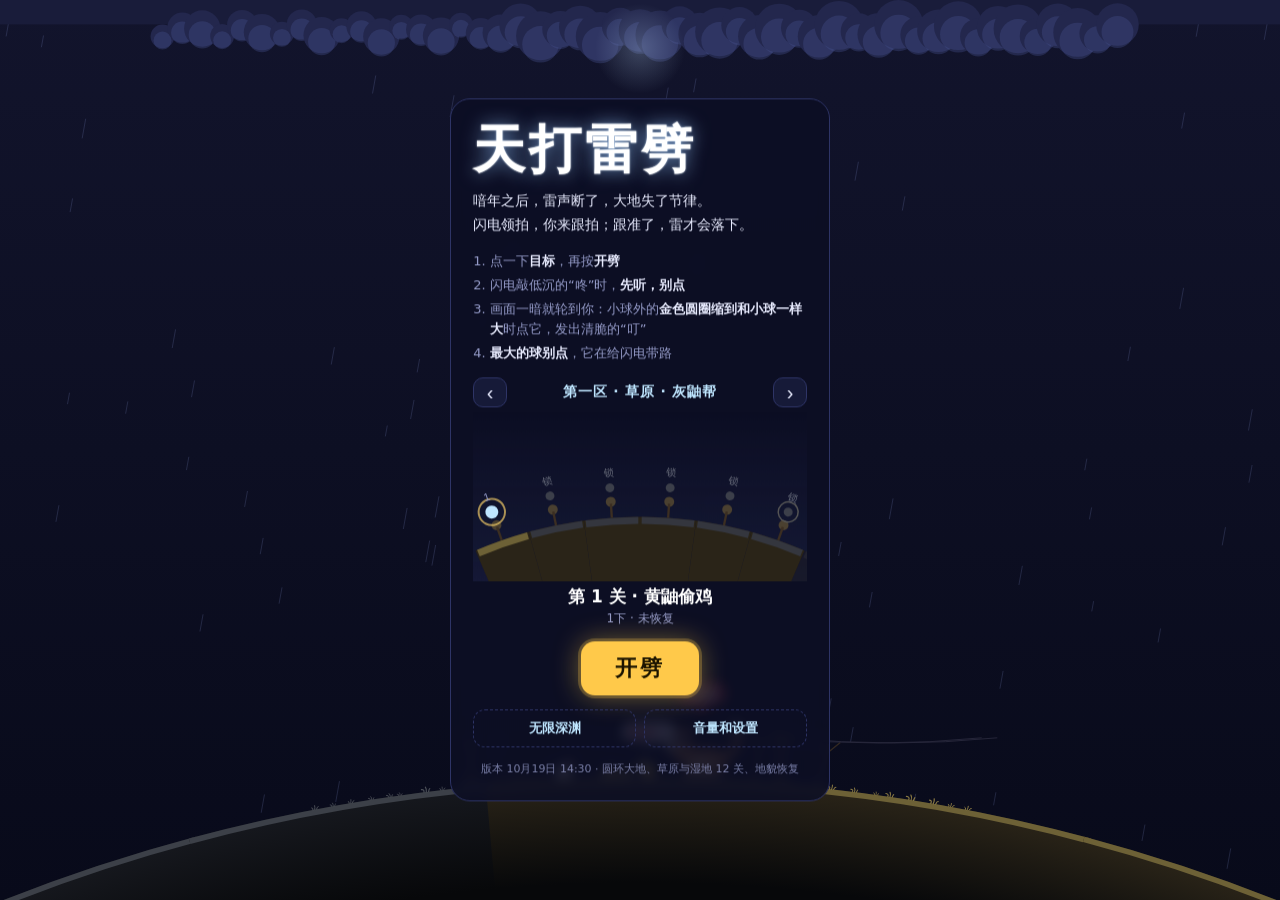
==== commit 038b1ab1: "节奏版第三批：圆环大地、草原与湿地 12 关、地貌恢复、弧形选关地图、头目关 Co-Authored-By: Claude Opus 5.5 <noreply@anthropic.com> Claud" ====
--- a/tianda-rhythm/index.html
+++ b/tianda-rhythm/index.html
@@ -101,6 +101,19 @@
 .gift.in canvas{animation:gin .7s cubic-bezier(.2,1.2,.4,1)}
 @keyframes gin{0%{transform:translateY(40px) scale(.9);opacity:0}100%{transform:none;opacity:1}}
 @media (prefers-reduced-motion:reduce){.gift.in canvas{animation:none}}
+.mapbox{display:grid;gap:4px}
+.maphead{display:flex;align-items:center;justify-content:space-between;gap:8px}
+.maphead b{font-size:14px;color:var(--volt);letter-spacing:.06em;text-align:center;flex:1}
+.maphead .arr{width:34px;height:30px;border-radius:10px;border:1px solid var(--line);background:#161a38;color:var(--ink);font-size:20px;line-height:1;cursor:pointer}
+#map{position:static;display:block;width:100%;height:170px;touch-action:manipulation;cursor:pointer}
+.pick{display:grid;gap:2px;text-align:center}
+.pick b{font-family:var(--display);font-size:17px;color:var(--volt-hot)}
+.pick span{font-size:12px;color:var(--mute)}
+#startLv{justify-self:center}
+#startLv:disabled{opacity:.4}
+.mrow{display:grid;grid-template-columns:1fr 1fr;gap:8px}
+.mrow .setbtn{font-size:13px;padding:9px 8px}
+.rline{white-space:pre-line}
 @media (max-height:620px){.panel h1{font-size:40px}.grade{font-size:48px}}
 </style>
 
@@ -127,9 +140,14 @@
     <li>画面一暗就轮到你：小球外的<b>金色圆圈缩到和小球一样大</b>时点它，发出清脆的“叮”</li>
     <li><b>最大的球别点</b>，它在给闪电带路</li>
   </ol>
-  <div class="levels" id="levels"></div>
-  <button class="setbtn" id="openSet">音量和设置</button>
-  <p class="ver">版本 10月18日 22:40 · 新造型、狼狈逃开、谢礼卡、新台词</p>
+  <div class="mapbox">
+    <div class="maphead"><button class="arr" id="regPrev" aria-label="上一个区域">‹</button><b id="regName"></b><button class="arr" id="regNext" aria-label="下一个区域">›</button></div>
+    <canvas id="map" aria-label="关卡地图：点一个节点选关"></canvas>
+    <div class="pick"><b id="pickName"></b><span id="pickSub"></span></div>
+  </div>
+  <button class="btn" id="startLv">开劈</button>
+  <div class="mrow"><button class="setbtn" id="coreBtn">无限深渊</button><button class="setbtn" id="openSet">音量和设置</button></div>
+  <p class="ver">版本 10月19日 14:30 · 圆环大地、草原与湿地 12 关、地貌恢复</p>
 </section>
 
 <section class="panel settings" id="settings" hidden>
@@ -422,34 +440,60 @@
 const NOTICE_VAR = '这一关是变奏练习：闪电每轮敲的下数不一样，每轮占的时间也跟着变：敲几下就占几拍，你紧接着跟几下。\n闪电是低沉的「咚」，画面一暗就轮到你：小球外的圆圈缩到和小球一样大时，点它。';
 const NOTICE_ENDLESS = '无限深渊：每劈中一个目标，大地就裂成两半，它掉进裂缝，闪电跟着往下一层钻。\n每下一层，速度 +5。劈歪就结束，看你能劈穿几层！';
 const NOTICE_MIX = '这一关两种玩法混在一起：有时是固定长度的「同一音节」，有时是长短不一的变奏，还有带半拍的咚咚锵。\n还是看画面变暗、等圆圈缩到小球上再点。';
+const NOTICE_BOSS = '头目：皮糙肉厚。雷要够粗才劈得倒它，小叉要尽量点掉。';
 const LEVELS = [
-  // 同一音节: every lead and every answer takes the same 2 beats
-  { group:'同一音节', name:'第一关', title:'黄鼬偷鸡', sub:'1下', villainName:'黄鼬', victim:'chick', victimName:'小鸡',
-    villain:WEASEL, others:[{kind:'hen', x:-4.2}, {kind:'pole', x:8.2}],
+  // ---- 第一区 · 草原 · 灰鼬帮 ----
+  { region:0, name:'第 1 关', title:'黄鼬偷鸡', sub:'1下', villainName:'黄鼬', victim:'chick', victimName:'小鸡',
+    villain:{ kind:'weasel', x:3.6, amp:0, freq:0 }, others:[{kind:'hen', x:-4.4}, {kind:'pole', x:8.2}],
     rounds:['c1','c1','c1','c1','c1','c1','c1','c1'] },
-  { group:'同一音节', name:'第二关', title:'野猫掏巢', sub:'1下、2下', villainName:'野猫', victim:'bird', victimName:'小鸟',
-    villain:{ kind:'cat', x:-3.2, amp:0, freq:0 }, others:[{kind:'hen', x:4.2}, {kind:'pole', x:-8.2}],
+  { region:0, name:'第 2 关', title:'野猫掏巢', sub:'1下、2下', villainName:'野猫', victim:'bird', victimName:'小鸟',
+    villain:{ kind:'cat', x:-3.2, amp:0, freq:0 }, others:[{kind:'hen', x:4.4}, {kind:'pole', x:-8.2}],
     rounds:['c1','c1','c2','c2','c1','c2','c2','c1'] },
-  { group:'同一音节', name:'第三关', title:'田鼠盗蛋', sub:'1下、2下、3下', villainName:'田鼠', victim:'duck', victimName:'小鸭',
-    villain:{ kind:'rat', x:2.4, amp:0, freq:0 }, others:[{kind:'hen', x:-5.2}, {kind:'pole', x:7.6}],
+  { region:0, name:'第 3 关', title:'田鼠盗蛋', sub:'1下、2下、3下', villainName:'田鼠', victim:'duck', victimName:'小鸭',
+    villain:{ kind:'rat', x:2.4, amp:0, freq:0 }, others:[{kind:'hen', x:-5.4}, {kind:'pole', x:7.6}],
     rounds:['c1','c2','c3','c2','c3','c1','c3','c3'] },
-  // 变奏: each round is as long as the lead needs
-  { group:'变奏', name:'第四关', title:'水獭占塘', sub:'变奏 · 1下、2下', notice:NOTICE_VAR, villainName:'水獭', victim:'fish', victimName:'小鱼',
-    villain:{ kind:'otter', x:-1.8, amp:0, freq:0 }, others:[{kind:'hen', x:5.4}, {kind:'pole', x:-8.4}],
+  { region:0, name:'第 4 关', title:'狐狸刨地', sub:'变奏 · 1下、2下', notice:NOTICE_VAR, villainName:'狐狸', victim:'bunny', victimName:'小兔',
+    villain:{ kind:'fox', x:-1.8, amp:0, freq:0 }, others:[{kind:'hen', x:5.6}, {kind:'pole', x:-8.4}],
     rounds:['one','one','one','two','one','two','two','one','two','two'] },
-  { group:'变奏', name:'第五关', title:'狐狸刨地', sub:'变奏 · 1下、2下、3下', notice:NOTICE_VAR, villainName:'狐狸', victim:'bunny', victimName:'小兔',
-    villain:{ kind:'fox', x:3.6, amp:0, freq:0 }, others:[{kind:'hen', x:-4.2}, {kind:'pole', x:8.2}],
+  { region:0, name:'第 5 关', title:'野猪拱舍', sub:'变奏 · 1下、2下、3下 · 会走动', notice:NOTICE_VAR, villainName:'野猪', victim:'chick', victimName:'小鸡',
+    villain:{ kind:'boar', x:3.2, amp:1.2, freq:0.25 }, others:[{kind:'hen', x:-5.6}, {kind:'pole', x:8.4}],
     rounds:['one','two','threeq','one','two','threeq','two','threeq'] },
-  // 混合
-  { group:'混合', name:'第六关', title:'青蛇封塘', sub:'混合 · 青蛇会游走', notice:NOTICE_MIX, villainName:'青蛇', victim:'frog', victimName:'小青蛙',
-    villain:{kind:'snake', x:-2.4, amp:2.2, freq:0.3}, others:[{kind:'pole', x:-8.6}, {kind:'hen', x:4.6}, {kind:'hen', x:7.4}],
-    rounds:['c2','c3','two','threeq','three','c3','three','five'] },
-  { group:'混合', name:'第七关', title:'野猪拱舍', sub:'头目 · 混合 · 来回冲撞', notice:NOTICE_MIX, villainName:'野猪头目', victim:'chick', victimName:'小鸡', boss:true,
-    villain:{kind:'boar', x:1.2, amp:4.5, freq:0.45}, others:[{kind:'hen', x:-6.4}, {kind:'pole', x:3.4}, {kind:'hen', x:8.6}],
+  { region:0, name:'第 6 关', title:'灰鼬帮 · 账房', sub:'头目 · 混合 · 来回踱步', boss:true, needPower:12, notice:NOTICE_MIX + '\n' + NOTICE_BOSS, villainName:'账房', victim:'bunny', victimName:'小兔',
+    villain:{ kind:'weasel', x:-1.6, amp:1.8, freq:0.3 }, others:[{kind:'hen', x:5.8}, {kind:'pole', x:-8.6}],
+    rounds:['c2','c3','two','threeq','c3','three','two','threeq','c3','three'],
+    clue:'账房倒下前嘟囔了一句：“粮是收给泥沼会的……水在他们手里。”' },
+  // ---- 第二区 · 湿地 · 泥沼会 ----
+  { region:1, name:'第 7 关', title:'水獭占塘', sub:'混合 · 会游走', notice:NOTICE_MIX, villainName:'水獭', victim:'fish', victimName:'小鱼',
+    villain:{ kind:'otter', x:-2.4, amp:1.4, freq:0.3 }, others:[{kind:'pole', x:-8.6}, {kind:'pole', x:8.4}],
+    rounds:['c2','c3','c2','two','c3','threeq','c2','three'] },
+  { region:1, name:'第 8 关', title:'青蛇封塘', sub:'混合 · 游得更快', notice:NOTICE_MIX, villainName:'青蛇', victim:'frog', victimName:'小青蛙',
+    villain:{ kind:'snake', x:1.2, amp:3.2, freq:0.4 }, others:[{kind:'pole', x:-8.2}, {kind:'pole', x:8.6}],
+    rounds:['c3','three','c2','threeq','three','c3','two','three'] },
+  { region:1, name:'第 9 关', title:'田鼠掏堤', sub:'混合 · 出现 5 下', notice:NOTICE_MIX, villainName:'水鼠', victim:'duck', victimName:'小鸭',
+    villain:{ kind:'rat', x:-2.0, amp:2.4, freq:0.45 }, others:[{kind:'pole', x:-8.4}, {kind:'pole', x:8.2}],
     rounds:['c3','three','five','c2','threeq','three','c3','five'] },
-  // endless
-  { group:'无限', name:'第八关', title:'无限深渊', sub:'每下一层，速度+5', endless:true, notice:NOTICE_ENDLESS, villainName:'黄鼬', victim:'chick', victimName:'小鸡',
-    villain:WEASEL, others:[{kind:'hen', x:-4.2}, {kind:'pole', x:8.2}], rounds:['c1','c1','c2','c1','c2','c2'] },
+  { region:1, name:'第 10 关', title:'野猫捞鱼', sub:'混合 · 来回扑', notice:NOTICE_MIX, villainName:'野猫', victim:'fish', victimName:'小鱼',
+    villain:{ kind:'cat', x:2.6, amp:3.2, freq:0.5 }, others:[{kind:'pole', x:-8.6}, {kind:'pole', x:8.6}],
+    rounds:['three','five','c3','threeq','five','three','c3','five'] },
+  { region:1, name:'第 11 关', title:'狐狸偷蛋', sub:'混合 · 难', notice:NOTICE_MIX, villainName:'狐狸', victim:'duck', victimName:'小鸭',
+    villain:{ kind:'fox', x:-1.4, amp:3.8, freq:0.55 }, others:[{kind:'pole', x:-8.2}, {kind:'pole', x:8.4}],
+    rounds:['five','three','threeq','five','c3','five','three','five'] },
+  { region:1, name:'第 12 关', title:'泥沼会 · 闸主', sub:'头目 · 混合 · 难', boss:true, needPower:18, notice:NOTICE_MIX + '\n' + NOTICE_BOSS, villainName:'闸主', victim:'frog', victimName:'小青蛙',
+    villain:{ kind:'croc', x:1.8, amp:2.6, freq:0.35 }, others:[{kind:'pole', x:-8.6}, {kind:'pole', x:8.6}],
+    rounds:['three','five','c3','threeq','five','three','five','c3','three','five'],
+    clue:'闸主吐出一口泥水：“水？早就卖给沙漠里的商队了。”' },
+  // ---- 地心 ----
+  { region:-1, name:'地心', title:'无限深渊', sub:'每下一层，速度+5', endless:true, notice:NOTICE_ENDLESS, villainName:'黄鼬', victim:'chick', victimName:'小鸡',
+    villain:{ kind:'weasel', x:3.6, amp:0, freq:0 }, others:[{kind:'hen', x:-4.2}, {kind:'pole', x:8.2}], rounds:['c1','c1','c2','c1','c2','c2'] },
+];
+const NREG = LEVELS.length - 1;          // ordinary levels on the ring; the last entry is the endless core
+const REGIONS = [
+  { name:'草原', gang:'灰鼬帮', biome:'grass', open:true,  intro:'喑年之后，草原最先枯了。\n灰鼬帮趁乱挨家收粮，交不出的，就拿蛋、拿崽抵。' },
+  { name:'湿地', gang:'泥沼会', biome:'wet',   open:true,  intro:'湿地的水闸被泥沼会锁了。\n水不放，鱼塘见底，芦苇成片倒伏。' },
+  { name:'荒漠', gang:'秃鹫商队', biome:'desert', open:false },
+  { name:'火山', gang:'熔岩众', biome:'lava', open:false },
+  { name:'雪山', gang:'白狼团', biome:'snow', open:false },
+  { name:'极光', gang:'喑者', biome:'aurora', open:false },
 ];
 const CAST = [
   ['weasel', '黄鼬', 'chick', '小鸡'], ['cat', '野猫', 'bird', '小鸟'], ['rat', '田鼠', 'duck', '小鸭'],
@@ -485,7 +529,7 @@
 try { const s0 = JSON.parse(localStorage.getItem('tdlp-rhythm-settings') || 'null'); if (s0){ Object.assign(SET.vol, s0.vol || {}); SET.skip = !!s0.skip; if (s0.layer) Object.assign(SET.layer, s0.layer); if (s0.combo) Object.assign(SET.combo, s0.combo); if (s0.bpm) SET.bpm = clamp(+s0.bpm, 60, 160); } } catch(e){}
 function saveSettings(){ try { localStorage.setItem('tdlp-rhythm-settings', JSON.stringify(SET)); } catch(e){} }
 let best = {};
-try { best = JSON.parse(localStorage.getItem('tdlp-rhythm-best8') || '{}') || {}; } catch(e){ best = {}; }
+try { best = JSON.parse(localStorage.getItem('tdlp-best12') || '{}') || {}; } catch(e){ best = {}; }
 
 /* ---------------- state ---------------- */
 let G;
@@ -605,7 +649,7 @@
 function growTo(t, nx, ny, gd){
   settle(t);
   const px = t.x, py = t.y;   // segment starts from the tip's logical end
-  if (!G.deep) ny = Math.min(ny, GROUND);
+  if (!G.deep) ny = Math.min(ny, G.endless ? GROUND : groundY(nx));
   t.px = px; t.py = py; t.x = nx; t.y = ny; t.born = G.t; t.gd = gd;
   t.path.push({ x:nx, y:ny });
   G.segs.push(mkSeg(px, py, nx, ny, t.id, gd));
@@ -816,11 +860,11 @@
   if (G.endless && strays.length >= 3){
     m = strays.reduce((a, b) => Math.abs(b.x - vx) > Math.abs(a.x - vx) ? b : a);
     G.main = m; G.mainSet = new Set(m.lineage);
-    growTo(m, m.x + Math.sign(m.x - vx || 1)*1.5, GROUND, LD);
+    { const tx = m.x + Math.sign(m.x - vx || 1)*1.5; growTo(m, tx, G.endless ? GROUND : groundY(tx), LD); }
     screenText('小叉太多，雷被截走了', '#ff4d5e', 22);
   } else {
     const nx = m.x + clamp(vx - m.x, -3, 3);
-    growTo(m, nx, GROUND, LD);
+    growTo(m, nx, G.endless ? GROUND : groundY(nx), LD);
   }
   for (const t of smallTips()) grow(t, 1.2, LD);
   setHint('');
@@ -837,7 +881,7 @@
 }
 function startFinale(tip){
   G.phase = 'finale'; G.ft = 0; G.winner = tip;
-  FIN = G.endless ? { pause:0, climbEnd:2*G.beat, impact:3*G.beat, result:99 } : FIN0;
+  FIN = G.endless ? { pause:0, climbEnd:2*G.beat, impact:3*G.beat, result:3*G.beat + 2.6 } : FIN0;
   const left = smallTips().length;
   const v = villain(), x = tip.x;
   let outcome = 'ground', hitObj = null;
@@ -859,6 +903,7 @@
   const ls = G.lstat || { perfect:0, good:0, off:0, wrong:0 };
   const acc = clamp(((G.perfect - ls.perfect)*2 + (G.good - ls.good) + ((G.off || 0) - ls.off)*0.5)/(2*total) - (G.wrong - ls.wrong)*0.05, 0, 1);
   const power = left === 0 ? 25 : left === 1 ? 18 : left === 2 ? 12 : left === 3 ? 7 : 3;
+  if (outcome === 'hit' && G.L.boss && power < (G.L.needPower || 0)){ outcome = 'tough'; G.outcome = 'tough'; }
   const mult = outcome === 'hit' ? 1 : outcome === 'ground' ? 0.45 : 0.3;
   const score = Math.round((70*acc + 30*power/25)*mult);
   G.power = power; G.result = { acc, power, mult, score, left };
@@ -868,13 +913,14 @@
   const v = villain(), w = G.winner;
   // impact: hit-stop, camera punch, shockwave, big 轰, scorch, debris
   if (G.endless){ G.slowT = RM ? 0 : 0.32; } else { G.hitStop = RM ? 0 : 0.14; cam.s *= RM ? 1 : 1.3; }
-  G.shock = { x:w.x, y:GROUND - 0.3, t:0 };
+  G.shock = { x:w.x, y:(G.endless ? GROUND : groundY(w.x)) - 0.3, t:0 };
   G.boomText = { t:0, txt:G.outcome === 'hit' ? '轰！' : '咔嚓！' };
   G.scorch = { x:w.x };
   for (let i = 0; i < 26; i++) G.parts.push({ x:w.x + rnd(-0.4, 0.4), y:GROUND - 0.1, vx:rnd(-7, 7), vy:rnd(-11, -4), life:rnd(0.6, 1.3), max:1.3, c:'#6b5a44', sz:rnd(2, 4.5), g:20, rock:true });
   for (let i = 0; i < 40; i++) G.parts.push({ x:w.x, y:GROUND - 0.1, vx:rnd(-6, 6), vy:rnd(-9, -2), life:rnd(0.4, 1), max:1, c:'#fff3b0', sz:rnd(1.5, 3), g:16 });
   if (G.outcome === 'hit'){
     v.state = 'char'; v.hitT = G.t; v.ran = false;
+    startRestore(w.x);
     const vc = victimObj(); vc.state = 'grateful'; vc.dir = Math.sign(v.x - vc.x) || 1; vc.thankT = 0;
     vc.hopTo = vc.x + Math.sign(vc.x - v.x)*0.8;   // a little hop away from the smoking villain
     for (let i = 0; i < 12; i++) G.parts.push({ x:vc.x + rnd(-0.5, 0.5), y:GROUND - 0.8, vx:rnd(-0.8, 0.8), vy:rnd(-2.2, -0.8), life:1.6, max:1.6, c:'#ffd98a', sz:rnd(1.2, 2.2), g:0 });
@@ -888,30 +934,32 @@
     if (G.outcome === 'hen'){ o.state = 'char'; worldText(o.x, GROUND - 2.4, '劈到母鸡了', '#ff4d5e', 20);
       for (let i = 0; i < 18; i++) G.parts.push({ x:o.x, y:GROUND - 0.6, vx:rnd(-3, 3), vy:rnd(-5, -1), life:rnd(1, 2), max:2, c:'#f4efe6', sz:rnd(2, 4), g:3, feather:true }); }
     else if (G.outcome === 'pole'){ o.state = 'spark'; worldText(o.x, GROUND - 4, '全村停电', '#ff4d5e', 22); }
+    else if (G.outcome === 'tough') worldText(v.x, GROUND - 3.4, '它扛住了', '#ff4d5e', 22);
     else worldText(w.x, GROUND - 1.6, '落空', '#959bc8', 18);
   }
 }
 function showResult(){
   const r = G.result, o = G.outcome, v = villainName();
-  const grade = o !== 'hit' ? '劈歪了' : (r.power >= 25 && r.acc >= 0.8) ? '天罚' : r.power >= 12 ? '粗雷' : '细雷';
+  const grade = o === 'tough' ? '没劈倒' : o !== 'hit' ? '劈歪了' : (r.power >= 25 && r.acc >= 0.8) ? '天罚' : r.power >= 12 ? '粗雷' : '细雷';
   const lines = {
     hit: grade === '天罚' ? `${v}被劈得透焦，丢下东西就跑。${victimName()}守住了家。` : grade === '粗雷' ? `劈中了。漏了几下，雷不够粗，${v}还跑得动。` : `劈中了，但小叉剩得太多，${v}只是被燎了一下。`,
     hen: `雷落在母鸡身上，${v}趁乱跑了。`,
     pole: `电线杆截走了雷，${v}跑了。`,
-    ground: `雷落了空，${v}跑了。`
+    ground: `雷落了空，${v}跑了。`,
+    tough: `${v}扛住了这一雷。雷不够粗，少留几条小叉再来。`
   };
   $('rGrade').textContent = grade; $('rGrade').className = 'grade' + (o === 'hit' ? '' : ' miss');
-  $('rLine').textContent = lines[o];
+  $('rLine').textContent = lines[o] + (o === 'hit' && G.L.clue ? '\n\n' + G.L.clue : '');
   $('rScore').textContent = r.score;
   const stars = r.score >= 85 ? 3 : r.score >= 65 ? 2 : r.score >= 40 ? 1 : 0;
   $('rStars').innerHTML = [0,1,2].map(i => `<span class="${i < stars ? 'on' : ''}">★</span>`).join('');
-  const resultName = { hit:villainName(), hen:'母鸡', pole:'电线杆', ground:'地面' }[o];
+  const resultName = { tough:villainName() + '（没倒）', hit:villainName(), hen:'母鸡', pole:'电线杆', ground:'地面' }[o];
   $('rRows').innerHTML =
     `<dt>跟得准不准<small>真准 ${G.perfect} · 还行 ${G.good} · 没踩拍 ${G.off || 0} · 点到大球 ${G.wrong}</small></dt><dd>${Math.round(r.acc*100)}%</dd>` +
     `<dt>最多连对</dt><dd>${G.maxCombo} 下</dd>` +
     `<dt>雷有多粗<small>还剩 ${r.left} 条小叉没点掉</small></dt><dd>${r.power} / 25</dd>` +
     `<dt>劈到了谁</dt><dd>${resultName}</dd>`;
-  $('rNext').textContent = G.lv === LEVELS.length - 1 ? '从头再来' : '下一关';
+  { const n = G.lv + 1; $('rNext').textContent = G.endless ? '再劈一次' : (n < NREG && unlocked(n)) ? '下一关' : '回到地图'; }
   if (G.endless){
     const layers = G.layer + (o === 'hit' ? 1 : 0), prev = best[G.lv] || 0;
     $('rGrade').textContent = `劈穿 ${layers} 层`; $('rGrade').className = 'grade' + (layers ? '' : ' miss');
@@ -923,12 +971,12 @@
     $('rRows').innerHTML = `<dt>最快速度</dt><dd>${layerBpm(G.layer)} 拍/分</dd>` +
       `<dt>跟得准不准<small>真准 ${G.perfect} · 还行 ${G.good} · 没踩拍 ${G.off || 0} · 点到大球 ${G.wrong}</small></dt><dd></dd>` +
       `<dt>最多连对</dt><dd>${G.maxCombo} 下</dd>`;
-    if (layers > prev){ best[G.lv] = layers; try { localStorage.setItem('tdlp-rhythm-best8', JSON.stringify(best)); } catch(e){} }
+    if (layers > prev){ best[G.lv] = layers; try { localStorage.setItem('tdlp-best12', JSON.stringify(best)); } catch(e){} }
     $('result').hidden = false; $('hud').hidden = true; $('bottom').hidden = true; $('pauseBtn').hidden = true;
     return;
   }
   $('rScore').parentElement.lastChild.textContent = ' / 100';
-  if (!best[G.lv] || r.score > best[G.lv]){ best[G.lv] = r.score; try { localStorage.setItem('tdlp-rhythm-best8', JSON.stringify(best)); } catch(e){} }
+  if (!best[G.lv] || r.score > best[G.lv]){ best[G.lv] = r.score; try { localStorage.setItem('tdlp-best12', JSON.stringify(best)); } catch(e){} }
   $('result').hidden = false; $('hud').hidden = true; $('bottom').hidden = true; $('pauseBtn').hidden = true;
 }
 
@@ -952,15 +1000,215 @@
 function newDrop(any){ return { x:Math.random()*(W + 200) - 100, y:any ? Math.random()*H : -20, l:rnd(10, 22), v:rnd(500, 800) }; }
 
 
+
+/* ---------------- the ring: one big round world, each level is 1/36 of it ---------------- */
+const RING_N = 36, RING_SEG = 2*PI/RING_N, RING_R = 100;
+const RING = { theta:0, from:0, to:0, t0:0, dur:0 };       // angle of the ring under the camera (animated between levels)
+let cleared = new Set();
+try { cleared = new Set(JSON.parse(localStorage.getItem('tdlp-cleared3') || '[]')); } catch(e){}
+function saveCleared(){ try { localStorage.setItem('tdlp-cleared3', JSON.stringify([...cleared])); } catch(e){} }
+const unlocked = i => i === 0 || cleared.has(i - 1) || cleared.has(i);
+function ringAngle(){
+  if (RING.dur > 0){
+    const k = clamp((performance.now()/1000 - RING.t0)/RING.dur, 0, 1), e = k < 0.5 ? 4*k*k*k : 1 - Math.pow(-2*k + 2, 3)/2;
+    RING.theta = RING.from + (RING.to - RING.from)*e;
+    if (k >= 1) RING.dur = 0;
+  }
+  return RING.theta;
+}
+const ringBusy = () => RING.dur > 0;
+const groundY = x => GROUND + RING_R - Math.sqrt(Math.max(0, RING_R*RING_R - x*x));   // the ring's surface under level-local x
+const lerp = (a, b, t) => a + (b - a)*t;
+function mix(c1, c2, t){
+  const a = parseInt(c1.slice(1), 16), b = parseInt(c2.slice(1), 16);
+  const r = lerp(a >> 16, b >> 16, t)|0, g = lerp((a >> 8) & 255, (b >> 8) & 255, t)|0, bl = lerp(a & 255, b & 255, t)|0;
+  return `rgb(${r},${g},${bl})`;
+}
+// [decayed, restored] colours per biome
+const BIOME = {
+  grass:  { top:['#6d6136', '#4e9a3c'], soil:['#2a2418', '#1c2a15'], blade:['#8a7a44', '#6cc04e'] },
+  wet:    { top:['#5b5140', '#3f8a63'], soil:['#221e18', '#13241d'], blade:['#7a6c4c', '#5fae7a'] },
+  desert: { top:['#4a4438', '#4a4438'], soil:['#1d1a14', '#1d1a14'], blade:['#5a5444', '#5a5444'] },
+  lava:   { top:['#3e3434', '#3e3434'], soil:['#1a1414', '#1a1414'], blade:['#4e4444', '#4e4444'] },
+  snow:   { top:['#4a4e58', '#4a4e58'], soil:['#1a1c22', '#1a1c22'], blade:['#5a5e68', '#5a5e68'] },
+  aurora: { top:['#3c4048', '#3c4048'], soil:['#16181e', '#16181e'], blade:['#4c5058', '#4c5058'] },
+};
+const slotBiome = j => REGIONS[Math.floor(j/6)] ? REGIONS[Math.floor(j/6)].biome : 'aurora';
+// deterministic scenery per slot
+function seeded(n){ let s = (n*9301 + 49297) % 233280; return () => (s = (s*9301 + 49297) % 233280)/233280; }
+const PROPS = {};
+function slotProps(j){
+  if (PROPS[j]) return PROPS[j];
+  const r = seeded(j + 7), b = slotBiome(j), out = [];
+  const big = b === 'grass' ? ['tree', 'tree', 'fence', 'windmill', 'tree'] : b === 'wet' ? ['reeds', 'pool', 'reeds', 'boardwalk', 'pool'] : ['rock', 'rock', 'stump'];
+  // two or three big props near the slot edges (leave the middle for the fight), small ones everywhere
+  const spots = [-7.6 + r()*1.2, 6.4 + r()*1.4, -10 + r()*0.8];
+  spots.forEach((s, i) => out.push({ k:big[Math.floor(r()*big.length)], s, sc:0.9 + r()*0.5, back:true, ph:r()*6 }));
+  for (let i = 0; i < 16; i++) out.push({ k:b === 'wet' && r() < 0.4 ? 'reed1' : 'tuft', s:-8.6 + i*1.1 + r()*0.6, sc:0.6 + r()*0.6, ph:r()*6 });
+  if (b === 'grass' || b === 'wet') for (let i = 0; i < 9; i++) out.push({ k:b === 'wet' ? 'lily' : 'flower', s:-8 + r()*16, sc:0.7 + r()*0.5, ph:r()*6, late:true });
+  return (PROPS[j] = out);
+}
+// how restored slot j is at local position s (0 = ruined, 1 = alive)
+function restoreAt(j, s){
+  if (G && j === G.lv && !G.endless && G.restoreT != null){ const k = (G.t - G.restoreT)*1.4 - Math.abs(s - G.restoreX)/9; return clamp(k, 0, 1); }
+  return cleared.has(j) ? 1 : 0;
+}
+function slotRestore(j){ if (G && j === G.lv && !G.endless && G.restoreT != null) return clamp((G.t - G.restoreT)*0.9, 0, 1); return cleared.has(j) ? 1 : 0; }
+function startRestore(x){
+  if (G.endless || G.restoreT != null) return;
+  G.restoreT = G.t; G.restoreX = x;
+  cleared.add(G.lv); saveCleared();
+}
+function drawProp(p, rr, b){
+  const B = BIOME[b], c = (i) => mix(B.blade[0], B.blade[1], rr);
+  switch (p.k){
+    case 'tuft': { ctx.strokeStyle = c(); ctx.lineWidth = 0.06; ctx.lineCap = 'round'; ctx.beginPath(); const h = 0.25 + 0.25*rr;
+      for (const dx of [-0.12, 0, 0.12]){ ctx.moveTo(dx, 0); ctx.quadraticCurveTo(dx + 0.04, -h*0.6, dx + dx*0.8 + 0.05*Math.sin(G.t + p.ph), -h*(1 - (1 - rr)*0.4*(dx === 0 ? 0 : 1))); } ctx.stroke(); break; }
+    case 'flower': { if (rr < 0.4) break; const k = (rr - 0.4)/0.6; ctx.strokeStyle = '#4c8f3c'; ctx.lineWidth = 0.04; ctx.beginPath(); ctx.moveTo(0, 0); ctx.lineTo(0, -0.42*k); ctx.stroke();
+      ctx.fillStyle = ['#e8d36a', '#e98aa0', '#c9b8f0'][Math.floor(p.ph) % 3]; for (let i = 0; i < 5; i++){ const a = i/5*2*PI; ell(Math.cos(a)*0.08*k, -0.42*k + Math.sin(a)*0.08*k, 0.06*k, 0.04*k, a); } ctx.fillStyle = '#7a5a20'; circle(0, -0.42*k, 0.035*k); break; }
+    case 'tree': { const lean = (1 - rr)*0.12; ctx.save(); ctx.rotate(lean);
+      ctx.fillStyle = mix('#3b2e22', '#4a3524', rr); ctx.beginPath(); ctx.moveTo(-0.14, 0); ctx.lineTo(-0.08, -2.2); ctx.lineTo(0.08, -2.2); ctx.lineTo(0.14, 0); ctx.fill();
+      ctx.strokeStyle = ctx.fillStyle; ctx.lineWidth = 0.07; ctx.beginPath(); ctx.moveTo(0, -1.4); ctx.lineTo(-0.6, -2.1); ctx.moveTo(0, -1.7); ctx.lineTo(0.55, -2.4); ctx.moveTo(-0.3, -1.75); ctx.lineTo(-0.45, -2.5); ctx.stroke();
+      if (rr > 0.02){ ctx.globalAlpha = rr; const sw = Math.sin(G.t*1.3 + p.ph)*0.04;
+        for (const [x, y, r0, col] of [[-0.5, -2.3, 0.55, '#2f6b2c'], [0.5, -2.5, 0.6, '#367a31'], [0, -2.9, 0.7, '#3f8a37'], [-0.1, -2.3, 0.5, '#2a5f28']]){ ctx.fillStyle = col; circle(x + sw, y, r0*(0.6 + 0.4*rr)); }
+        ctx.fillStyle = 'rgba(190,240,170,0.25)'; circle(0.15 + sw, -3.15, 0.25*rr); ctx.globalAlpha = 1; }
+      ctx.restore(); break; }
+    case 'fence': { ctx.fillStyle = mix('#4a3c2c', '#7a5c3a', rr); ctx.strokeStyle = ctx.fillStyle; ctx.lineWidth = 0.08;
+      for (let i = 0; i < 4; i++){ ctx.save(); ctx.translate(i*0.7 - 1.05, 0); ctx.rotate((1 - rr)*(i % 2 ? 0.35 : -0.2)); ctx.fillRect(-0.06, -0.9, 0.12, 0.9); ctx.restore(); }
+      ctx.beginPath(); ctx.moveTo(-1.05, -0.65); ctx.lineTo(rr > 0.5 ? 1.05 : 0.1, -0.65 + (1 - rr)*0.2); ctx.moveTo(-1.05, -0.35); ctx.lineTo(1.05, -0.35 + (1 - rr)*0.3); ctx.stroke(); break; }
+    case 'windmill': { ctx.fillStyle = mix('#3c3630', '#6a5a48', rr); ctx.beginPath(); ctx.moveTo(-0.35, 0); ctx.lineTo(-0.16, -2.6); ctx.lineTo(0.16, -2.6); ctx.lineTo(0.35, 0); ctx.fill();
+      ctx.save(); ctx.translate(0, -2.6); ctx.rotate(p.ph + G.t*1.6*rr); ctx.fillStyle = mix('#5a5248', '#e8dcc0', rr);
+      for (let i = 0; i < 4; i++){ if (i === 3 && rr < 0.5) continue; ctx.rotate(PI/2); ctx.fillRect(0.06, -0.08, 1.2, 0.16); ctx.fillRect(0.4, -0.08, 0.8, 0.34); }
+      ctx.fillStyle = '#2a241e'; circle(0, 0, 0.1); ctx.restore(); break; }
+    case 'reeds': case 'reed1': { const n = p.k === 'reeds' ? 7 : 2, bend = (1 - rr)*0.9;
+      for (let i = 0; i < n; i++){ const x = (i - (n - 1)/2)*0.16, h = (p.k === 'reeds' ? 1.6 : 0.9)*(0.7 + 0.3*((i*37) % 10)/10), sw = Math.sin(G.t*1.5 + p.ph + i)*0.05*rr;
+        ctx.strokeStyle = mix('#6a5a3c', '#5a9a5a', rr); ctx.lineWidth = 0.05; ctx.beginPath(); ctx.moveTo(x, 0); ctx.quadraticCurveTo(x, -h*0.5, x + h*Math.sin(bend*(i % 2 ? 1 : 0.7)) + sw, -h*Math.cos(bend*(i % 2 ? 1 : 0.7))); ctx.stroke();
+        if (rr > 0.3 && i % 2 === 0){ ctx.fillStyle = '#6a4a2a'; ell(x + sw, -h, 0.05, 0.16); } }
+      break; }
+    case 'pool': { const w = 1.4;
+      ctx.fillStyle = mix('#3a3224', '#2c5a78', rr); ell(0, -0.02, w, 0.16);
+      if (rr < 0.6){ ctx.strokeStyle = `rgba(20,16,10,${0.8*(1 - rr)})`; ctx.lineWidth = 0.03; ctx.beginPath(); ctx.moveTo(-0.9, -0.04); ctx.lineTo(-0.3, 0.02); ctx.lineTo(0.2, -0.06); ctx.moveTo(-0.3, 0.02); ctx.lineTo(-0.1, 0.1); ctx.moveTo(0.2, -0.06); ctx.lineTo(0.8, 0.0); ctx.stroke(); }
+      if (rr > 0.4){ ctx.fillStyle = `rgba(190,225,255,${0.35*rr})`; ell(-0.3 + Math.sin(G.t + p.ph)*0.2, -0.06, 0.4, 0.035); ctx.fillStyle = `rgba(80,150,80,${rr})`; ell(0.6, -0.08, 0.22, 0.06); ell(-0.7, -0.06, 0.18, 0.05); }
+      break; }
+    case 'lily': { if (rr < 0.5) break; const k = (rr - 0.5)/0.5; ctx.fillStyle = '#4c9a5a'; ell(0, -0.05, 0.25*k, 0.07*k); if (Math.floor(p.ph) % 2){ ctx.fillStyle = '#f0b8c8'; ell(0, -0.16*k, 0.07*k, 0.1*k); } break; }
+    case 'boardwalk': { ctx.fillStyle = mix('#3a3024', '#7a5e3c', rr);
+      for (let i = 0; i < 6; i++){ if (rr < 0.5 && (i === 2 || i === 4)) continue; ctx.save(); ctx.translate(-1.25 + i*0.5, -0.32); ctx.rotate((1 - rr)*(i % 2 ? 0.2 : -0.15)); ctx.fillRect(-0.22, -0.06, 0.44, 0.1); ctx.restore(); }
+      for (const x of [-1.3, 0, 1.3]) ctx.fillRect(x - 0.05, -0.32, 0.1, 0.34); break; }
+    case 'rock': { ctx.fillStyle = '#2c2c32'; ell(0, -0.2, 0.5, 0.26); ctx.fillStyle = '#3a3a42'; ell(-0.1, -0.28, 0.3, 0.14); break; }
+    case 'stump': { ctx.fillStyle = '#2e2620'; ctx.fillRect(-0.25, -0.5, 0.5, 0.5); ctx.fillStyle = '#3e342a'; ell(0, -0.5, 0.25, 0.08); break; }
+  }
+}
+// draws the ring (ground + scenery) for the slots around the current level
+function drawRing(){
+  const th = ringAngle(), cur = Math.round(th/RING_SEG);
+  const [cx, cy] = w2s(0, GROUND + RING_R), Rp = RING_R*cam.s;
+  for (let j = cur - 2; j <= cur + 2; j++){
+    const jj = (j + RING_N) % RING_N;   // it's a circle: slot -1 is slot 35
+    const b = slotBiome(jj), B = BIOME[b], rr = slotRestore(jj);
+    const d0 = (j - 0.5)*RING_SEG - th, d1 = (j + 0.5)*RING_SEG - th;
+    const soil = ctx.createRadialGradient(cx, cy, Math.max(0, Rp - cam.s*6), cx, cy, Rp);
+    soil.addColorStop(0, '#07080a'); soil.addColorStop(1, mix(B.soil[0], B.soil[1], rr));
+    ctx.fillStyle = soil; ctx.beginPath(); ctx.moveTo(cx, cy); ctx.arc(cx, cy, Rp, -PI/2 + d0 - 0.002, -PI/2 + d1 + 0.002); ctx.closePath(); ctx.fill();
+    ctx.strokeStyle = mix(B.top[0], B.top[1], rr); ctx.lineWidth = Math.max(3, cam.s*0.32);
+    ctx.beginPath(); ctx.arc(cx, cy, Rp - ctx.lineWidth/2, -PI/2 + d0 - 0.002, -PI/2 + d1 + 0.002); ctx.stroke();
+  }
+  // scenery, standing on the ring and tilting with it
+  for (const pass of [0, 1]){
+    for (let j = cur - 1; j <= cur + 1; j++){
+      const jj = (j + RING_N) % RING_N, b = slotBiome(jj);
+      for (const p of slotProps(jj)){
+        if (!!p.back !== (pass === 0)) continue;
+        const d = (j*RING_SEG - th) + p.s/RING_R;
+        if (Math.abs(d) > 0.2) continue;
+        const wx = Math.sin(d)*RING_R, wy = GROUND + RING_R - Math.cos(d)*RING_R;
+        const [sx, sy] = w2s(wx, wy); if (sx < -cam.s*4 || sx > W + cam.s*4) continue;
+        const rr = restoreAt(jj, p.s);
+        ctx.save(); ctx.translate(sx, sy); ctx.rotate(d); ctx.scale(cam.s*p.sc, cam.s*p.sc);
+        if (p.back) ctx.globalAlpha = 0.85;
+        drawProp(p, rr, b); ctx.restore();
+      }
+    }
+  }
+  // the restoring wave: a soft green-gold glow running outward along the ground
+  if (G.restoreT != null && !G.endless){
+    const t = G.t - G.restoreT; if (t < 2.2){
+      for (const dir of [-1, 1]){ const x = G.restoreX + dir*(t*1.4*9); if (Math.abs(x) > 11) continue; const [sx, sy] = w2s(x, groundY(x));
+        const rg = ctx.createRadialGradient(sx, sy, 0, sx, sy, cam.s*2); rg.addColorStop(0, `rgba(200,255,170,${0.35*(1 - t/2.2)})`); rg.addColorStop(1, 'rgba(200,255,170,0)');
+        ctx.fillStyle = rg; ctx.fillRect(sx - cam.s*2, sy - cam.s*2, cam.s*4, cam.s*4);
+        if (Math.random() < 0.7) G.parts.push({ x, y:groundY(x) - 0.1, vx:rnd(-0.3, 0.3), vy:rnd(-2, -0.8), life:0.9, max:0.9, c:Math.random() < 0.5 ? '#c8f0a0' : '#ffe9a0', sz:rnd(1, 2), g:0 }); }
+    }
+  }
+}
+/* ---- level select: the same ring, seen from further away; one region (6 slots) per page ---- */
+const MAP = { region:0, sel:0 };
+function drawMap(){
+  const cvm = $('map'); if (!cvm || $('menu').hidden) return;
+  const dpr = Math.min(2, window.devicePixelRatio || 1), cw = cvm.clientWidth || 320, chh = cvm.clientHeight || 170;
+  if (cvm.width !== Math.round(cw*dpr)){ cvm.width = Math.round(cw*dpr); cvm.height = Math.round(chh*dpr); }
+  const g = cvm.getContext('2d'); g.setTransform(dpr, 0, 0, dpr, 0, 0); g.clearRect(0, 0, cw, chh);
+  const reg = REGIONS[MAP.region], R = cw*1.25, cx = cw/2, cy = chh*0.62 + R, SEG = 0.135;
+  // sky glow
+  const sky = g.createLinearGradient(0, 0, 0, chh); sky.addColorStop(0, 'rgba(40,46,90,0.0)'); sky.addColorStop(1, 'rgba(40,46,90,0.35)'); g.fillStyle = sky; g.fillRect(0, 0, cw, chh);
+  const now = performance.now()/1000;
+  for (let k = -1; k <= 6; k++){
+    const j = MAP.region*6 + k; if (j < 0 || j >= RING_N) continue;
+    const a0 = -PI/2 + (k - 2.5 - 0.5)*SEG, a1 = a0 + SEG, b = slotBiome(j), B = BIOME[b];
+    const done = cleared.has(j), open = reg.open && j < NREG && unlocked(j), off = k < 0 || k > 5;
+    const rr = done ? 1 : 0;
+    g.globalAlpha = off ? 0.35 : 1;
+    g.fillStyle = mix(B.soil[0], B.soil[1], rr); g.beginPath(); g.moveTo(cx, cy); g.arc(cx, cy, R, a0, a1); g.closePath(); g.fill();
+    g.strokeStyle = open || done ? mix(B.top[0], B.top[1], rr) : '#34363e'; g.lineWidth = 7; g.beginPath(); g.arc(cx, cy, R - 3.5, a0 + 0.004, a1 - 0.004); g.stroke();
+    // a little landmark per slot
+    const am = (a0 + a1)/2, px = cx + Math.cos(am)*R, py = cy + Math.sin(am)*R;
+    g.save(); g.translate(px, py); g.rotate(am + PI/2);
+    if (!off){
+      if (b === 'grass'){ g.fillStyle = done ? '#3f8a37' : '#4a4030'; g.beginPath(); g.arc(0, -16, done ? 8 : 5, 0, 2*PI); g.fill(); g.fillStyle = '#3b2e22'; g.fillRect(-1.2, -14, 2.4, 14); }
+      else if (b === 'wet'){ g.strokeStyle = done ? '#5a9a5a' : '#6a5a3c'; g.lineWidth = 1.6; g.beginPath(); for (const x of [-4, 0, 4]){ g.moveTo(x, 0); g.lineTo(x + (done ? 0 : 5), done ? -16 : -11); } g.stroke(); }
+      else { g.fillStyle = '#2c2c32'; g.beginPath(); g.ellipse(0, -3, 6, 3.5, 0, 0, 2*PI); g.fill(); }
+      // node
+      const isSel = j === MAP.sel;
+      g.fillStyle = done ? '#ffd76a' : open ? '#bfe6ff' : '#3c3f4a';
+      g.beginPath(); g.arc(0, -30, isSel ? 6.5 : 4.5, 0, 2*PI); g.fill();
+      if (LEVELS[j] && LEVELS[j].boss){ g.strokeStyle = done ? '#ffd76a' : open ? '#e9ecff' : '#555'; g.lineWidth = 1.5; g.beginPath(); g.arc(0, -30, 10, 0, 2*PI); g.stroke(); }
+      if (isSel){ g.strokeStyle = `rgba(255,215,106,${0.6 + 0.4*Math.sin(now*4)})`; g.lineWidth = 2; g.beginPath(); g.arc(0, -30, 13 + Math.sin(now*4)*1.5, 0, 2*PI); g.stroke(); }
+      if (!open && !done){ g.fillStyle = '#6a6e7c'; g.font = '10px sans-serif'; g.textAlign = 'center'; g.fillText('锁', 0, -42); }
+      else { g.fillStyle = done ? '#ffd76a' : '#959bc8'; g.font = '11px sans-serif'; g.textAlign = 'center'; g.fillText(String(j + 1), 0, -42); }
+    }
+    g.restore(); g.globalAlpha = 1;
+  }
+  if (!reg.open){ g.fillStyle = 'rgba(10,12,29,0.55)'; g.fillRect(0, 0, cw, chh); g.fillStyle = '#e9ecff'; g.font = '600 15px sans-serif'; g.textAlign = 'center'; g.fillText('迷雾未散，敬请期待', cw/2, chh*0.45); }
+}
+function mapNodeAt(x, y){
+  const cvm = $('map'), cw = cvm.clientWidth, chh = cvm.clientHeight, R = cw*1.25, cx = cw/2, cy = chh*0.62 + R, SEG = 0.135;
+  let bestK = -1, bd = 1e9;
+  for (let k = 0; k < 6; k++){ const am = -PI/2 + (k - 2.5)*SEG, px = cx + Math.cos(am)*(R - 30), py = cy + Math.sin(am)*(R - 30), d = Math.hypot(x - px, y - py); if (d < bd){ bd = d; bestK = k; } }
+  return bd < 34 ? MAP.region*6 + bestK : -1;
+}
+function setPick(j){
+  MAP.sel = j; const L = LEVELS[j], reg = REGIONS[MAP.region];
+  $('regName').textContent = `第${'一二三四五六'[MAP.region]}区 · ${reg.name} · ${reg.gang}`;
+  if (!reg.open || !L){ $('pickName').textContent = reg.name; $('pickSub').textContent = '这一片还在迷雾里'; $('startLv').disabled = true; return; }
+  const ok = unlocked(j), b = best[j];
+  $('pickName').textContent = `${L.name} · ${L.title}`;
+  $('pickSub').textContent = !ok ? '先通过上一关' : (L.sub + (cleared.has(j) ? ' · 已恢复' : ' · 未恢复') + (b != null ? ` · 最高 ${b} 分` : ''));
+  $('startLv').disabled = !ok;
+}
+function firstOpen(){ for (let i = 0; i < NREG; i++) if (!cleared.has(i)) return i; return NREG - 1; }
+
 /* ---------------- 谢礼: what the rescued animal gives you ---------------- */
 const GIFTS = [
-  { item:'一团旧绒羽', from:'小鸡一家', icon:'down',    story:['喑年那个冬天，它们挤成一团，', '靠这团绒羽熬过了第一场雪。'] },
-  { item:'一根尾羽',   from:'小鸟',     icon:'feather', story:['它学飞那天掉的。后来再没飞那么高过。', '今天，它想再试一次。'] },
-  { item:'半片蛋壳',   from:'小鸭',     icon:'shell',   story:['它出生那天，还没下过一场雨。', '现在下了。'] },
-  { item:'一枚鳞片',   from:'小鱼',     icon:'scale',   story:['水塘见底那年，它在泥里躺了三天。', '这片鳞，是那时蹭掉的。'] },
-  { item:'一束萝卜缨', from:'小兔',     icon:'sprig',   story:['地里只剩这一棵，它一直没舍得拔。', '现在不用省着了。'] },
-  { item:'一片卷边荷叶', from:'小青蛙', icon:'leaf',    story:['雨停了很久，荷叶也卷了很久。', '今晚，它打算把它展开。'] },
-  { item:'鸡舍的铜铃', from:'鸡舍',     icon:'bell',    story:['铃很久没响了。不是坏了，', '是没人敢摇。'] },
+  { item:'一团旧绒羽',   from:'小鸡一家', icon:'down',    story:['喑年那个冬天，它们挤成一团，', '靠这团绒羽熬过了第一场雪。'] },
+  { item:'一根尾羽',     from:'小鸟',     icon:'feather', story:['它学飞那天掉的。后来再没飞那么高过。', '今天，它想再试一次。'] },
+  { item:'半片蛋壳',     from:'小鸭',     icon:'shell',   story:['它出生那天，还没下过一场雨。', '现在下了。'] },
+  { item:'一束萝卜缨',   from:'小兔',     icon:'sprig',   story:['地里只剩这一棵，它一直没舍得拔。', '现在不用省着了。'] },
+  { item:'鸡舍的铜铃',   from:'鸡舍',     icon:'bell',    story:['铃很久没响了。不是坏了，', '是没人敢摇。'] },
+  { item:'撕下的一页账', from:'草原上的人家', icon:'ledger', story:['账上记着每一户被收走的粮。', '撕下来，就不欠了。'] },
+  { item:'一枚鳞片',     from:'小鱼',     icon:'scale',   story:['水塘见底那年，它在泥里躺了三天。', '这片鳞，是那时蹭掉的。'] },
+  { item:'一片卷边荷叶', from:'小青蛙',   icon:'leaf',    story:['雨停了很久，荷叶也卷了很久。', '今晚，它打算把它展开。'] },
+  { item:'一截芦苇',     from:'小鸭',     icon:'reed',    story:['堤上的芦苇，是它们一根根插的。', '这一截，挡住过一次大水。'] },
+  { item:'一颗河珠',     from:'小鱼',     icon:'pearl',   story:['河蚌攒了三年才攒出这一颗。', '它说，放在你那儿比较安全。'] },
+  { item:'一块暖石',     from:'小鸭',     icon:'stone',   story:['孵蛋的季节，它把石头晒热了垫在窝底。', '今年用不上了，蛋都孵出来了。'] },
+  { item:'闸门的铁钥匙', from:'整片湿地', icon:'key',     story:['闸门锁了三个旱季。', '钥匙现在归你，也归这片湿地。'] },
 ];
 let giftsGot = new Set();
 try { giftsGot = new Set(JSON.parse(localStorage.getItem('tdlp-gifts') || '[]')); } catch(e){}
@@ -973,6 +1221,11 @@
   else if (k === 'scale'){ P('M0 -120 Q110 -110 100 10 Q90 110 0 130 Q-90 110 -100 10 Q-110 -110 0 -120 Z'); for (let i = 0; i < 4; i++){ g.beginPath(); g.arc(0, -60 + i*45, 70 - i*8, 0.25*PI, 0.75*PI); g.stroke(); } }
   else if (k === 'sprig'){ g.beginPath(); g.moveTo(0, 150); g.lineTo(0, 30); g.stroke(); for (const [a, l] of [[-0.6, 150], [-0.2, 180], [0.25, 170], [0.65, 140]]){ g.save(); g.translate(0, 40); g.rotate(a); P(`M0 0 Q-24 ${-l*0.5} 0 ${-l} Q24 ${-l*0.5} 0 0 Z`); g.restore(); } }
   else if (k === 'leaf'){ g.beginPath(); g.ellipse(0, 0, 130, 110, 0, 0.25, 2*PI - 0.25); g.lineTo(0, 0); g.closePath(); g.fill(); g.stroke(); for (let i = 0; i < 7; i++){ const a = 0.5 + i*0.82; g.beginPath(); g.moveTo(0, 0); g.lineTo(Math.cos(a)*120, Math.sin(a)*100); g.stroke(); } g.beginPath(); g.moveTo(0, 0); g.lineTo(-20, 190); g.stroke(); }
+  else if (k === 'ledger'){ P('M-110 -140 L100 -150 L110 120 L-100 135 Z'); for (let i = 0; i < 7; i++){ g.beginPath(); g.moveTo(-80, -100 + i*32); g.lineTo(80 - (i % 3)*30, -104 + i*32); g.stroke(); } g.beginPath(); g.moveTo(100, -150); g.lineTo(80, -110); g.lineTo(110, -70); g.lineTo(90, -30); g.stroke(); }
+  else if (k === 'reed'){ g.beginPath(); g.moveTo(-10, 170); g.quadraticCurveTo(0, 0, 20, -150); g.stroke(); P('M14 -150 Q28 -190 30 -110 Q26 -80 16 -100 Z'); P('M-6 60 Q-90 0 -110 -60 Q-40 -10 -2 30 Z'); }
+  else if (k === 'pearl'){ P('M-130 40 Q-120 -60 0 -70 Q120 -60 130 40 Q60 90 0 80 Q-60 90 -130 40 Z'); g.beginPath(); g.arc(0, 0, 40, 0, 2*PI); g.fill(); g.stroke(); g.beginPath(); g.arc(-12, -12, 10, 0, 2*PI); g.stroke(); }
+  else if (k === 'stone'){ P('M-120 30 Q-110 -80 -10 -90 Q110 -90 120 10 Q110 90 0 95 Q-110 95 -120 30 Z'); for (const y of [-40, 0, 40]){ g.beginPath(); g.moveTo(-60, y); g.quadraticCurveTo(0, y - 18, 60, y); g.stroke(); } }
+  else if (k === 'key'){ g.beginPath(); g.arc(-70, 0, 46, 0, 2*PI); g.fill(); g.stroke(); g.beginPath(); g.arc(-70, 0, 18, 0, 2*PI); g.stroke(); g.beginPath(); g.moveTo(-24, 0); g.lineTo(130, 0); g.moveTo(90, 0); g.lineTo(90, 36); g.moveTo(118, 0); g.lineTo(118, 28); g.stroke(); }
   else if (k === 'bell'){ g.beginPath(); g.arc(0, -150, 18, 0, 2*PI); g.stroke(); P('M-100 70 Q-95 -130 0 -132 Q95 -130 100 70 Z'); g.beginPath(); g.moveTo(-125, 70); g.lineTo(125, 70); g.stroke(); g.beginPath(); g.arc(0, 98, 24, 0, 2*PI); g.fill(); g.stroke(); }
   g.restore();
 }
@@ -999,7 +1252,7 @@
   g.fillText(info.line1, Wc/2, 1130); g.fillText(info.line2, Wc/2, 1172);
 }
 function showGift(){
-  const gift = GIFTS[G.lv], r = G.result; if (!gift){ showResult(); return; }
+  const gift = G.lv < NREG ? GIFTS[G.lv] : null, r = G.result; if (!gift){ showResult(); return; }
   const first = !giftsGot.has(G.lv); giftsGot.add(G.lv); try { localStorage.setItem('tdlp-gifts', JSON.stringify([...giftsGot])); } catch(e){}
   const info = { no:`第 ${G.lv + 1} 件 · 已收 ${giftsGot.size} / ${GIFTS.length}${first ? '' : ' · 再次收到'}`,
     line1:`${G.L.name} · ${G.L.title}`, line2:`准度 ${Math.round(r.acc*100)}%　·　最长连准 ${G.bestPc || 0}　·　${(r.power >= 25 && r.acc >= 0.8) ? '天罚' : r.power >= 12 ? '粗雷' : '细雷'}` };
@@ -1019,24 +1272,28 @@
 let hintText = '';
 function setHint(t){ if (t !== hintText){ hintText = t; $('hint').textContent = t; } }
 function buildMenu(){
-  let html = '', grp = '';
-  LEVELS.forEach((L, i) => {
-    if (L.group !== grp){ grp = L.group; html += `<div class="grp">${{ '同一音节':'同一音节 · 每轮一样长', '变奏':'变奏 · 每轮长短不一', '混合':'混合 · 两种都有', '无限':'无限 · 一直往下劈' }[grp]}</div>`; }
-    const b = best[i]; const sub = L.sub + (b != null ? ` · 最高 ${b} ${L.endless ? '层' : '分'}` : '');
-    html += `<button data-i="${i}" class="${b != null ? 'best' : ''}">${L.name} · ${L.title}<span>${sub}</span></button>`;
-  });
-  $('levels').innerHTML = html;
-  $('levels').querySelectorAll('button').forEach(b => b.addEventListener('click', () => startLevel(+b.dataset.i)));
-}
-function startLevel(i){
+  if (MAP.sel == null || MAP.sel >= NREG) MAP.sel = firstOpen();
+  MAP.region = Math.floor(MAP.sel/6); setPick(MAP.sel);
+  const be = best[NREG]; $('coreBtn').textContent = '无限深渊' + (be != null ? ` · 最高 ${be} 层` : '');
+}
+$('map').addEventListener('pointerdown', e => { const r = $('map').getBoundingClientRect(), j = mapNodeAt(e.clientX - r.left, e.clientY - r.top); if (j >= 0 && j < NREG){ setPick(j); sfx.init(); sfx.select(); } });
+$('regPrev').addEventListener('click', () => { MAP.region = (MAP.region + 5) % 6; setPick(MAP.region*6); });
+$('regNext').addEventListener('click', () => { MAP.region = (MAP.region + 1) % 6; setPick(MAP.region*6); });
+$('startLv').addEventListener('click', () => { if (MAP.sel < NREG && unlocked(MAP.sel)) startLevel(MAP.sel); });
+$('coreBtn').addEventListener('click', () => startLevel(NREG));
+function startLevel(i, roll){
   sfx.init(); sfx.loadSamples(); sfx.stopBeds(0.2);
+  if (i < NREG){ MAP.sel = i; if (roll){ RING.from = RING.theta; RING.to = i*RING_SEG; RING.t0 = performance.now()/1000; RING.dur = 1.6; if (sfx.ok()) sfx.via('fx', () => sfx.swoosh(sfx.now(), 1.4)); } else { RING.theta = RING.to = i*RING_SEG; RING.dur = 0; } }
   newGame(i, 'select');
   $('menu').hidden = true; $('result').hidden = true;
   $('hud').hidden = false; $('bottom').hidden = false; $('sound').hidden = false; $('pauseBtn').hidden = false; $('pause').hidden = true;
   $('lvName').textContent = G.L.name + ' · ' + G.L.title; $('tgName').textContent = G.endless ? `第 1 层 · ${layerBpm(0)} 拍/分 · ${G.cast.villainName}欺负${G.cast.victimName}` : '节奏：' + G.L.sub; $('progMax').textContent = String(rounds().length);
   $('go').hidden = true; $('bottom').classList.add('mid'); setHint('点一下目标');
   const go = () => { if (SET.skip){ G.selected = true; begin(); G.zt = 0.45; } };
-  if (G.L.notice){ $('noticeText').textContent = G.L.notice; $('noticeTitle').textContent = G.L.name + ' · ' + G.L.title; $('notice').hidden = false; G.afterNotice = go; }
+  let note = G.L.notice || '', title = G.L.name + ' · ' + G.L.title;
+  const reg = REGIONS[G.L.region];
+  if (reg && i % 6 === 0){ let seen = false; try { seen = !!localStorage.getItem('tdlp-reg-' + G.L.region); localStorage.setItem('tdlp-reg-' + G.L.region, '1'); } catch(e){} if (!seen){ note = reg.intro + (note ? '\n\n' + note : ''); title = `第${'一二三四五六'[G.L.region]}区 · ${reg.name}`; } }
+  if (note){ $('noticeText').textContent = note; $('noticeTitle').textContent = title; $('notice').hidden = false; G.afterNotice = go; }
   else go();
 }
 $('noticeOk').addEventListener('click', () => { $('notice').hidden = true; sfx.init(); const f = G.afterNotice; G.afterNotice = null; if (f) f(); });
@@ -1062,7 +1319,7 @@
 }
 $('go').addEventListener('click', begin);
 $('rAgain').addEventListener('click', () => startLevel(G.lv));
-$('rNext').addEventListener('click', () => startLevel((G.lv + 1) % LEVELS.length));
+$('rNext').addEventListener('click', () => { if (G.endless){ startLevel(G.lv); return; } const n = G.lv + 1; if (n < NREG && unlocked(n)) startLevel(n, true); else toMenu(); });
 function toMenu(){
   if (G.paused) unpause(true);
   sfx.stopBeds(0.2); newGame(G.lv, 'menu'); buildMenu();
@@ -1128,6 +1385,7 @@
 cv.addEventListener('pointerdown', e => {
   const x = e.clientX, y = e.clientY;
   if (G.phase === 'select'){
+    if (ringBusy()) return;
     const v = villain(), [sx, sy] = w2s(v.x, GROUND - 0.8);
     if (Math.hypot(x - sx, y - sy) < Math.max(56, 1.6*cam.s)) selectTarget();
     return;
@@ -1335,13 +1593,13 @@
 
   ctx.save();
   if (G.shake > 0){ const m = G.shake*16; ctx.translate(rnd(-m, m), rnd(-m, m)); }
-  drawCloud(); drawGround();
+  drawCloud(); if (G.endless) drawGround(); else drawRing();
   if (G.selected && G.phase !== 'result' && !(G.phase === 'finale' && G.struck)) drawGuide();
-  if (G.scorch){ const [sx, sy] = w2s(G.scorch.x, GROUND); const rg = ctx.createRadialGradient(sx, sy, 0, sx, sy, cam.s*1.6);
+  if (G.scorch){ const [sx, sy] = w2s(G.scorch.x, G.endless ? GROUND : groundY(G.scorch.x)); const rg = ctx.createRadialGradient(sx, sy, 0, sx, sy, cam.s*1.6);
     rg.addColorStop(0, 'rgba(10,8,6,0.9)'); rg.addColorStop(1, 'rgba(10,8,6,0)'); ctx.save(); ctx.translate(sx, sy); ctx.scale(1, 0.25); ctx.translate(-sx, -sy); ctx.fillStyle = rg; circle(sx, sy, cam.s*1.6); ctx.restore(); }
   for (const o of G.objs) drawObj(o);
   drawStreamers();
-  if (G.phase === 'select') drawSelectRing();
+  if (G.phase === 'select' && !ringBusy()) drawSelectRing();
   drawSegs();
   if (G.phase === 'play' || G.phase === 'zoomin' || G.phase === 'land'){
     drawTips('main');
@@ -1666,6 +1924,9 @@
 function CI(cx, cy, r, col){ ctx.fillStyle = col; ctx.beginPath(); ctx.arc(cx, cy, r, 0, 2*PI); ctx.fill(); }
 function legRow(xs, col, sw, y, h){ xs.forEach((x, i) => { ctx.fillStyle = col; ctx.beginPath(); ctx.roundRect ? ctx.roundRect(x + sw(i), y || 94, 7, h || 12, 3) : ctx.rect(x + sw(i), y || 94, 7, h || 12); ctx.fill(); }); }
 const SPECIES = {
+  croc:{ hx:104, hy:76, hr:12, cy:92, ry:12,
+    body(B, Bl, k){ SK(B, 12, k.bent ? 'M44 94 Q22 98 6 82' : 'M44 94 Q22 98 4 90'); FL(B, 'M30 98 Q34 82 54 82 L94 80 Q102 92 96 100 L40 102 Z'); for (let i = 0; i < 7; i++) FL(k.dark ? '#2e2b34' : '#3a5230', `M${40 + i*8} 84 l4 -7 l4 7 Z`); EL(66, 98, 24, 4, Bl); legRow([46, 58, 78, 90], B, k.sw, 96, 10); },
+    head(B, Bl, k){ FL(B, 'M88 80 Q100 70 114 74 L140 80 Q144 88 136 92 L94 94 Z'); EL(104, 72, 9, 7, B); CI(138, 81, 1.8, '#1a1a1a'); if (!k.dark) SK('#f4f0e0', 1.6, 'M104 92 l3 -3 l3 3 l3 -3 l3 3 l3 -3 l3 3 l3 -3 l3 3 l3 -3 l3 3'); } },
   weasel:{ hx:94, hy:54, hr:18, cy:80, ry:19,
     body(B, Bl, k){ SK(B, 10, k.bent ? 'M30 74 L18 58 L28 54 L14 36' : 'M30 74 Q8 64 14 34'); if (!k.dark) SK('#fff3df', 9, k.bent ? 'M14 36 l-2 -4' : 'M14 36 q-2 -6 3 -8'); EL(60, 80, 34, 19, B); EL(66, 88, 20, 9, Bl); legRow([42, 54, 70, 82], B, k.sw); },
     head(B, Bl, k){ CI(85, 38, 6, B); CI(101, 37, 6, B); CI(94, 54, 18, B); EL(109, 59, 9, 7, k.dark ? B : Bl); CI(117, 57, 2.8, k.xr ? '#1a2244' : '#2a1a1a'); } },
@@ -1696,6 +1957,7 @@
   else if (k === 'carrot'){ FL('#ff8a2a', 'M0 0 L18 -6 L4 10 Z'); FL('#58b86a', 'M18 -6 l7 -7 l-1 7 l7 -2 Z'); }
   else if (k === 'fishnet'){ SK('#8a6a3c', 3, 'M0 0 L30 -50'); SK('#cfd8e8', 1.6, 'M22 -50 q12 -10 22 4 q-6 14 -18 6 Z'); SK('#cfd8e8', 1, 'M26 -52 l4 12 M34 -56 l-2 14 M24 -46 l18 -2'); FL('#ff9d48', 'M30 -44 q5 -4 9 0 q-5 4 -9 0 l-3 -3 v6 Z'); }
   else if (k === 'lotusbud'){ FL('#ff9ec0', 'M0 10 q8 -16 16 0 q-8 6 -16 0 Z'); SK('#58b86a', 2, 'M8 10 q0 -10 8 -12'); }
+  else if (k === 'key'){ SK('#c9a24e', 3, 'M0 0 h22 M16 0 v6 M21 0 v5'); ctx.strokeStyle = '#c9a24e'; ctx.lineWidth = 3; ctx.beginPath(); ctx.arc(-6, 0, 6, 0, 2*PI); ctx.stroke(); }
   else if (k === 'bell'){ FL('#f2c46b', 'M-6 4 q0 -14 8 -14 q8 0 8 14 Z'); CI(2, 6, 2.4, '#b9874a'); SK('#b9874a', 1.5, 'M2 -10 v-4'); }
 }
 
@@ -1703,8 +1965,8 @@
 
 // villain art adapted from a friend's build: same bodies, but no slapstick — they get singed and limp off
 const MASK = '#15131c';
-const VPAL = { weasel:['#c07d3e', '#ecc996'], cat:['#e08f3c', '#f6d9ae'], rat:['#8f909f', '#cfcfdb'], fox:['#e8742c', '#fff3e6'], otter:['#7a5236', '#d4b08a'], snake:['#4f9a3e', '#c9e6a0'], boar:['#5b4030', '#8a6a50'] };
-const LOOT = { weasel:'feather', cat:'bone', rat:'egg', fox:'carrot', otter:'fishnet', snake:'lotusbud', boar:'bell' };
+const VPAL = { weasel:['#c07d3e', '#ecc996'], cat:['#e08f3c', '#f6d9ae'], rat:['#8f909f', '#cfcfdb'], fox:['#e8742c', '#fff3e6'], otter:['#7a5236', '#d4b08a'], snake:['#4f9a3e', '#c9e6a0'], boar:['#5b4030', '#8a6a50'], croc:['#4e6b3a', '#a9b98a'] };
+const LOOT = { weasel:'feather', cat:'bone', rat:'egg', fox:'carrot', otter:'fishnet', snake:'lotusbud', boar:'bell', croc:'key' };
 function villainLook(o){
   if (o.state === 'fall') return 'zapped';
   if (o.state === 'flee') return 'taunt';
@@ -1773,6 +2035,7 @@
     if (kind === 'otter'){ ctx.translate(hx - 4, 78 - sw); drawLootArt('fishnet'); }
     if (kind === 'snake'){ ctx.translate(4, 84); drawLootArt('lotusbud'); }
     if (kind === 'boar'){ ctx.translate(hx + 6, 74 - sw); drawLootArt('bell'); }
+    if (kind === 'croc'){ ctx.translate(hx - 10, 82 - sw); drawLootArt('key'); }
     ctx.restore();
   }
 }
@@ -1784,7 +2047,7 @@
   const u = Math.max(cam.s*1.3, 24)*0.62;
   for (let i = 0; i < 3; i++){
     const dx = back*(safe ? 0.9 + i*0.55 : 1.3 + i*0.6) + (safe ? Math.sin(G.t*2 + i)*0.05 : 0);
-    const [sx, gy] = w2s(vc.x + dx, GROUND);
+    const [sx, gy] = w2s(vc.x + dx, G.endless ? GROUND : groundY(vc.x + dx));
     if (sx < -u*2 || sx > W + u*2) continue;
     const f = { kind:vc.kind, state:safe ? 'grateful' : 'scared', dir:safe ? -back : back*(i % 2 ? 1 : -1), thankT:(vc.thankT || 0) + i*0.4 };
     ctx.save(); ctx.globalAlpha = 0.82; ctx.translate(sx, gy); ctx.scale(u, u); ctx.lineWidth = 1.5/u; drawVictim(f); ctx.restore();
@@ -1792,7 +2055,8 @@
 }
 function drawObj(o){
   if (o.kind === 'family'){ drawFamily(); return; }
-  const [sx, gy] = w2s(o.x, GROUND + (o.fy || 0));
+  if (ringBusy()) return;   // the next level's cast walks on once the ring stops
+  const [sx, gy] = w2s(o.x, (G.endless ? GROUND : groundY(o.x)) + (o.fy || 0));
   // villain: drawn ~1.7x bigger (never tiny on the overview), with a red glow, a ground halo and a bouncing tag
   const u = o.villain ? Math.max(cam.s*VSCALE, 40)*(o.boss ? 1.25 : 1) : o.victim ? Math.max(cam.s*1.3, 24) : cam.s;
   if (o.kind !== 'pole' && (sx < -u*2 || sx > W + u*2)) return;
@@ -1999,10 +2263,11 @@
   const dt = Math.min(0.05, (now - last)/1000); last = now;
   if (G.hitStop > 0){ G.hitStop -= dt; G.flash = Math.max(G.flash, 0.6); }
   else if (!G.paused){ if (G.slowT > 0){ G.slowT -= dt; update(dt*0.3); } else update(dt); }
-  render(); requestAnimationFrame(frame);
+  render(); drawMap(); requestAnimationFrame(frame);
 }
 addEventListener('resize', resize);
-newGame(0, 'menu'); resize(); buildMenu();
+MAP.sel = firstOpen(); RING.theta = RING.to = MAP.sel*RING_SEG;
+newGame(MAP.sel, 'menu'); resize(); buildMenu();
 requestAnimationFrame(frame);
 })();
 </script>
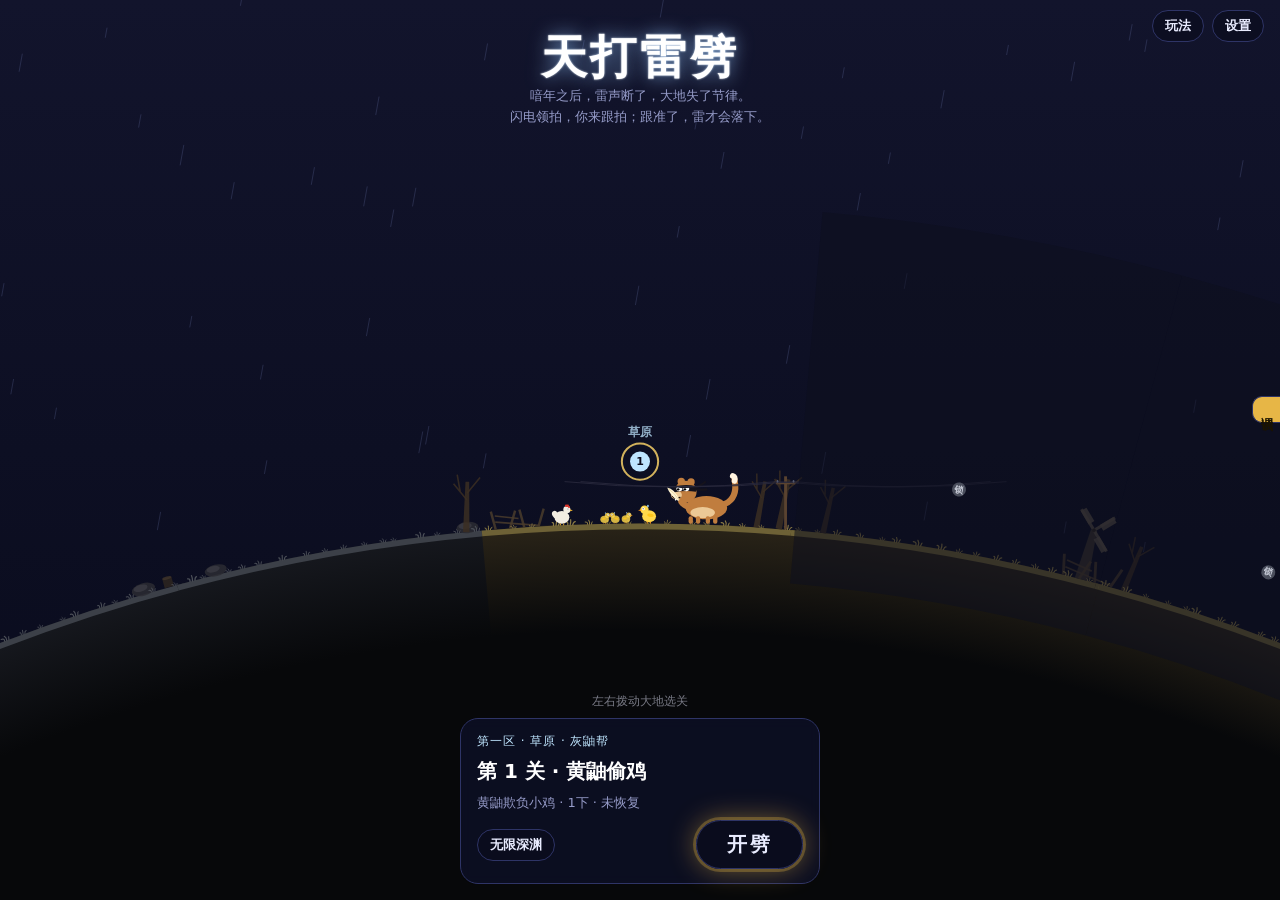
==== commit 9b83220a: "节奏版：调试侧栏（一键复制）、圆环地图标题界面、领唱收尾变暗与提示音、深渊蓄力段 Co-Authored-By: Claude Opus 5.5 <noreply@anthropic.com> Cla" ====
--- a/tianda-rhythm/index.html
+++ b/tianda-rhythm/index.html
@@ -114,6 +114,45 @@
 .mrow{display:grid;grid-template-columns:1fr 1fr;gap:8px}
 .mrow .setbtn{font-size:13px;padding:9px 8px}
 .rline{white-space:pre-line}
+/* ---- map-style title screen: the game world itself, with a small card ---- */
+.mapui{position:fixed;inset:0;pointer-events:none;z-index:5}
+.mapui .mtitle{position:absolute;left:0;right:0;top:calc(env(safe-area-inset-top,0px) + 34px);text-align:center;display:grid;gap:6px;padding:0 16px}
+.mapui .mtitle h1{margin:0;font-family:var(--display);font-weight:800;font-size:46px;line-height:1;letter-spacing:.08em;color:var(--volt-hot);text-shadow:0 0 18px rgba(150,200,255,.7),0 0 2px #fff}
+.mapui .mtitle p{margin:0;font-size:13px;line-height:1.6;color:var(--mute)}
+.mapui .mtop{position:absolute;right:16px;top:calc(env(safe-area-inset-top,0px) + 10px);display:flex;gap:8px;pointer-events:auto}
+.mapui .mtop button,.mapui .mrow2 button{font-family:var(--body);font-size:13px;font-weight:700;cursor:pointer;border-radius:999px;border:1px solid var(--line);background:rgba(10,12,29,.7);color:var(--ink);padding:6px 12px}
+.mapui .mcard{position:absolute;left:50%;transform:translateX(-50%);bottom:calc(env(safe-area-inset-bottom,0px) + 16px);width:min(360px,calc(100% - 32px));box-sizing:border-box;padding:14px 16px;border-radius:18px;background:rgba(13,15,36,.88);border:1px solid var(--line);backdrop-filter:blur(6px);-webkit-backdrop-filter:blur(6px);display:grid;gap:8px;pointer-events:auto;transition:opacity .25s,transform .25s}
+.mapui .mcard.fade{opacity:.35}
+.mapui .mreg{font-size:12px;color:var(--volt);letter-spacing:.08em}
+.mapui .mname{font-family:var(--display);font-size:20px;font-weight:800;color:var(--volt-hot)}
+.mapui .msub{font-size:13px;color:var(--mute);line-height:1.5}
+.mapui .mrow2{display:flex;gap:8px;align-items:center;justify-content:space-between}
+.mapui .mrow2 .btn{font-size:20px;padding:10px 30px}
+.mapui .mrow2 .btn:disabled{opacity:.4}
+.mapui .mhint{position:absolute;left:0;right:0;text-align:center;font-size:12px;color:rgba(233,236,255,.5);bottom:calc(env(safe-area-inset-bottom,0px) + 190px)}
+.help{z-index:19}
+/* ---- debug side panel ---- */
+.dbgtab{position:fixed;right:0;top:44%;z-index:31;writing-mode:vertical-rl;font-size:12px;font-weight:700;letter-spacing:.2em;padding:10px 5px;border-radius:10px 0 0 10px;border:1px solid var(--line);border-right:0;background:rgba(255,201,74,.9);color:#1b1400;cursor:pointer}
+.dbg{position:fixed;right:0;top:0;bottom:0;width:min(320px,88vw);z-index:30;box-sizing:border-box;padding:calc(env(safe-area-inset-top,0px) + 14px) 12px calc(env(safe-area-inset-bottom,0px) + 14px);background:rgba(8,10,24,.95);border-left:1px solid var(--line);overflow:auto;transform:translateX(102%);transition:transform .25s;touch-action:auto;display:grid;gap:8px;align-content:start}
+.dbg.open{transform:none}
+.dbg h3{margin:4px 0 0;font-size:13px;color:var(--amber);letter-spacing:.06em}
+.dbg .row{display:grid;gap:6px;padding:9px 10px;border-radius:12px;background:#12152e;border:1px solid var(--line)}
+.dbg .rtop{display:flex;align-items:center;gap:8px;font-size:13px;font-weight:700;color:var(--ink)}
+.dbg .rtop input[type=checkbox]{width:20px;height:20px;accent-color:var(--amber);flex:none;margin:0}
+.dbg .rtop span{flex:1;line-height:1.35}
+.dbg .rtop .try{font-size:12px;border-radius:8px;border:1px solid var(--line);background:#1b1f3f;color:var(--volt);padding:3px 8px;cursor:pointer}
+.dbg .note{font-size:11px;color:var(--mute);line-height:1.45}
+.dbg .vd{display:flex;gap:4px}
+.dbg .vd button{flex:1;font-size:12px;border-radius:8px;border:1px solid var(--line);background:transparent;color:var(--mute);padding:4px 0;cursor:pointer}
+.dbg .vd button.on.y{background:#2f6b2c;color:#fff;border-color:#2f6b2c}
+.dbg .vd button.on.n{background:#7a2a33;color:#fff;border-color:#7a2a33}
+.dbg .vd button.on.u{background:#3a3f6a;color:#fff;border-color:#3a3f6a}
+.dbg .sl{display:flex;align-items:center;gap:8px;font-size:12px;color:var(--mute)}
+.dbg .sl input{flex:1;accent-color:var(--amber)}
+.dbg .sl b{color:var(--amber);min-width:3.6em;text-align:right;font-variant-numeric:tabular-nums}
+.dbg .copy{font-family:var(--display);font-size:16px;font-weight:700;border:0;border-radius:12px;padding:11px;background:var(--amber);color:#1b1400;cursor:pointer}
+.dbg textarea{width:100%;box-sizing:border-box;min-height:160px;font-size:12px;background:#0d0f24;color:var(--ink);border:1px solid var(--line);border-radius:10px;padding:8px;user-select:text;-webkit-user-select:text}
+.dbg .ok{font-size:12px;color:#7fd17f;text-align:center;min-height:1.2em}
 @media (max-height:620px){.panel h1{font-size:40px}.grade{font-size:48px}}
 </style>
 
@@ -130,6 +169,37 @@
 </div>
 <button class="sound" id="sound" hidden>音量</button>
 <button class="sound pausebtn" id="pauseBtn" hidden>暂停</button>
+
+<div class="mapui" id="mapui" hidden>
+  <div class="mtitle"><h1>天打雷劈</h1><p>喑年之后，雷声断了，大地失了节律。<br>闪电领拍，你来跟拍；跟准了，雷才会落下。</p></div>
+  <div class="mtop"><button id="mcHelp">玩法</button><button id="mcSet">设置</button></div>
+  <div class="mhint" id="mcHint">左右拨动大地选关</div>
+  <div class="mcard" id="mcard">
+    <div class="mreg" id="mcReg"></div>
+    <div class="mname" id="mcName"></div>
+    <div class="msub" id="mcSub"></div>
+    <div class="mrow2"><button id="mcCore">无限深渊</button><button class="btn" id="mcGo">开劈</button></div>
+  </div>
+</div>
+<section class="panel help" id="help" hidden>
+  <h2 style="margin:0;font-family:var(--display);font-size:22px;color:var(--volt-hot)">玩法</h2>
+  <ol class="how">
+    <li>点一下<b>目标</b>，再按<b>开劈</b></li>
+    <li>闪电敲低沉的“咚”时，<b>先听，别点</b></li>
+    <li>画面一暗就轮到你：小球外的<b>金色圆圈缩到和小球一样大</b>时点它</li>
+    <li><b>最大的球别点</b>，它在给闪电带路</li>
+    <li>连续“真准”会叠加节奏；头目要雷够粗才劈得倒</li>
+  </ol>
+  <p class="ver" id="verLine2"></p>
+  <button class="btn" id="helpOk">知道了</button>
+</section>
+<button class="dbgtab" id="dbgTab">调试</button>
+<aside class="dbg" id="dbg" aria-label="调试栏">
+  <div id="dbgList" style="display:grid;gap:8px"></div>
+  <button class="copy" id="dbgCopy">一键复制我的选择</button>
+  <div class="ok" id="dbgOk"></div>
+  <textarea id="dbgText" readonly hidden></textarea>
+</aside>
 
 <section class="panel" id="menu">
   <h1>天打雷劈</h1>
@@ -147,7 +217,7 @@
   </div>
   <button class="btn" id="startLv">开劈</button>
   <div class="mrow"><button class="setbtn" id="coreBtn">无限深渊</button><button class="setbtn" id="openSet">音量和设置</button></div>
-  <p class="ver">版本 10月19日 14:30 · 圆环大地、草原与湿地 12 关、地貌恢复</p>
+  <p class="ver">版本 10月19日 21:30 · 调试栏、圆环选关、领唱收尾、深渊蓄力</p>
 </section>
 
 <section class="panel settings" id="settings" hidden>
@@ -316,6 +386,13 @@
   tierUp(n){ if (!this.ok()) return; const t = this.now(); this.via('fx', () => { [0, 0.07, 0.14].forEach((d, i) => this.osc(t + d, 'triangle', 660*Math.pow(1.26, i + n - 1), 660*Math.pow(1.26, i + n - 1), 0.12, 0.002, 0.14, 0.14)); this.env(this.noiseSrc(t + 0.14, 0.3, 'highpass', 7000), t + 0.14, 0.002, 0.28, 0.12); }); },
   bigHit(tier){ if (!this.ok()) return; const t = this.now(); this.via('fx', () => { this.osc(t, 'sine', 90, 30, 0.6 + 0.2*tier, 0.003, 0.7 + 0.2*tier, 0.5 + 0.15*tier); this.env(this.noiseSrc(t, 0.9, 'lowpass', 700), t, 0.004, 0.6 + 0.15*tier, 0.25 + 0.12*tier); if (tier >= 3) this.dong(t + 0.04); }); },
   tierDown(){ if (!this.ok()) return; const t = this.now(); this.via('fx', () => this.osc(t, 'sine', 520, 180, 0.22, 0.003, 0.24, 0.14)); },
+  // end-of-lead cue A: a choked cymbal + a low dip, like a drummer closing the phrase
+  cueA(t){ if (!this.ok()) return; this.env(this.noiseSrc(t, 0.06, 'highpass', 6500), t, 0.0008, 0.035, 0.55); this.env(this.noiseSrc(t, 0.05, 'bandpass', 3800, 1.4), t, 0.001, 0.03, 0.25); this.osc(t, 'sine', 150, 55, 0.14, 0.002, 0.16, 0.35); },
+  // end-of-lead cue B: a soft falling wood-block pair
+  cueB(t){ if (!this.ok()) return; this.osc(t + 0.06, 'triangle', 1250, 1180, 0.05, 0.001, 0.05, 0.16); this.osc(t + 0.18, 'triangle', 930, 880, 0.06, 0.001, 0.06, 0.14); },
+  // endless build-up: one roll stroke, and the final stab
+  rollHit(t, v){ if (!this.ok()) return; this.env(this.noiseSrc(t, 0.06, 'bandpass', 2400, 0.7), t, 0.001, 0.05, 0.12 + 0.4*v); this.osc(t, 'triangle', 220, 180, 0.04, 0.001, 0.04, 0.05 + 0.15*v); },
+  stab(t){ if (!this.ok()) return; this.osc(t, 'sine', 110, 40, 0.3, 0.002, 0.32, 1.0); this.osc(t, 'sawtooth', 220, 160, 0.12, 0.001, 0.14, 0.25); this.env(this.noiseSrc(t, 0.2, 'highpass', 3000), t, 0.001, 0.14, 0.6); this.env(this.noiseSrc(t, 0.12, 'bandpass', 1500, 0.8), t, 0.001, 0.1, 0.5); },
   bass(t, f){ if (!this.ok()) return; this.osc(t, 'triangle', f, f, 0.3, 0.005, 0.28, 0.42); },
   // lightning's turn: always 哆 (C5), plucky lead + a little electric fizz
   doNote(t){
@@ -527,6 +604,10 @@
 };
 const SET = { vol:{ music:1.0, fx:0.5, strike:0.1 }, skip:false, bpm:130, layer:{ kick:true, snare:true, thick:true }, combo:{ tap:true, busy:true, big:true } };   // defaults = the author's tuned settings
 try { const s0 = JSON.parse(localStorage.getItem('tdlp-rhythm-settings') || 'null'); if (s0){ Object.assign(SET.vol, s0.vol || {}); SET.skip = !!s0.skip; if (s0.layer) Object.assign(SET.layer, s0.layer); if (s0.combo) Object.assign(SET.combo, s0.combo); if (s0.bpm) SET.bpm = clamp(+s0.bpm, 60, 160); } } catch(e){}
+// debug / trial switches: everything still being decided lives here, with a verdict the player can copy back
+const DBG = { lastDim:true, cueA:true, cueB:false, build:true, buildBeats:8, mapUI:true, gift:true, family:true, verdict:{} };
+try { const d0 = JSON.parse(localStorage.getItem('tdlp-debug') || 'null'); if (d0){ Object.assign(DBG, d0); DBG.verdict = d0.verdict || {}; } } catch(e){}
+function saveDbg(){ try { localStorage.setItem('tdlp-debug', JSON.stringify(DBG)); } catch(e){} }
 function saveSettings(){ try { localStorage.setItem('tdlp-rhythm-settings', JSON.stringify(SET)); } catch(e){} }
 let best = {};
 try { best = JSON.parse(localStorage.getItem('tdlp-best12') || '{}') || {}; } catch(e){ best = {}; }
@@ -582,6 +663,7 @@
       G.calls.push({ t:(cs + h)*bt, type, r, i, acc });
       G.resps.push({ t:(rs + h)*bt, type, r, i, done:false, res:null });
       G.aev.push({ t:(cs + h)*bt, f:'lead' });
+      if (acc){ G.aev.push({ t:(cs + h)*bt, f:'cueA' }); G.aev.push({ t:(cs + h)*bt, f:'cueB' }); }
     });
     cur = rs + P.span;
   });
@@ -621,7 +703,7 @@
     if (e.t < now - 0.05) continue;
     sfx.out = sfx.bus ? sfx.bus[(e.f === 'lead' || e.f === 'ding' || e.f === 'swoosh') ? 'fx' : 'music'] : null;
     if (e.f === 'dong') sfx.dong(at); else if (e.f === 'qiang') sfx.qiang(at);
-    else if (e.f === 'kick') sfx.kick(at, e.a); else if (e.f === 'kick4') sfx.kick4(at); else if (e.f === 'snare') sfx.snare(at); else if (e.f === 'clap') sfx.clap(at);
+    else if (e.f === 'kick') sfx.kick(at, e.a); else if (e.f === 'kick4') sfx.kick4(at); else if (e.f === 'cueA'){ if (DBG.cueA) sfx.via('fx', () => sfx.cueA(at)); } else if (e.f === 'cueB'){ if (DBG.cueB) sfx.via('fx', () => sfx.cueB(at)); } else if (e.f === 'snare') sfx.snare(at); else if (e.f === 'clap') sfx.clap(at);
     else if (e.f === 'hat') sfx.hat(at, e.a); else if (e.f === 'stick') sfx.stick(at, e.a);
     else if (e.f === 'bass') sfx.bass(at, e.a); else if (e.f === 'smallGong') sfx.smallGong(at);
     else if (e.f === 'do') sfx.doNote(at); else if (e.f === 'so') sfx.soNote(at); else if (e.f === 'la') sfx.laNote(at);
@@ -759,6 +841,7 @@
 
 /* ---------------- ending ---------------- */
 const DESCENT_BEATS = 4;
+const descentBeats = () => DBG.build ? clamp(Math.round(DBG.buildBeats), 4, 12) : DESCENT_BEATS;
 const nowClock = () => (sfx.ac && sfx.ac.state === 'running') ? sfx.now() : performance.now()/1000;
 // endless: keep a steady drum grid running through landing, strike and descent (no gaps between layers)
 // combo layer: the backing gets busier per tier — 16th hats, walking bass, a chord pad, offbeat open hats
@@ -770,6 +853,7 @@
   while (G.t0 + G.ck*b < now + 0.12){
     const t = G.t0 + G.ck*b, k = G.ck, tier = G.tier; G.ck++;
     if (!SET.combo.busy || tier < 1 || t < now - 0.02) continue;
+    if (G.silT0 != null && t >= G.silT0 - 0.01 && t < G.silT1 - 0.01) continue;
     const walk = [110, 123.5, 130.8, 146.8, 164.8, 146.8, 130.8, 123.5];
     sfx.via('music', () => {
       for (let i = 1; i < 4; i++) if (i !== 2 || tier < 4) sfx.hat(t + i*b/4, 0.035);
@@ -786,6 +870,7 @@
   if (G.gk == null) G.gk = Math.ceil((now - G.t0)/b);
   while (G.t0 + G.gk*b < now + 0.15){
     const t = G.t0 + G.gk*b, k = G.gk;
+    if (G.silT0 != null && t >= G.silT0 - 0.01 && t < G.silT1 - 0.01){ G.gk++; continue; }
     sfx.via('music', () => { if (SET.layer.kick) sfx.kick4(t); if (k % 2 === 0){ if (!SET.layer.kick) sfx.kick(t, 1); sfx.bass(t, [110, 130.8, 146.8, 164.8][(k >> 1) % 4]); } else { if (SET.layer.snare) sfx.snare(t); else sfx.clap(t); } sfx.hat(t, 0.06); sfx.hat(t + b/2, 0.04); });
     G.gk++;
   }
@@ -801,7 +886,17 @@
   // descent beats sit on the song's beat grid
   G.dBeat = G.beat; G.dUseAC = G.useAC;
   G.dT0 = G.t0 + Math.ceil((nowClock() - G.t0)/G.beat - 0.05)*G.beat; G.dK = -1;
-  G.deep = true; G.dK = 0; G.dive.a = PI/2; grow(G.dive, 2.6, Math.min(0.15, G.beat*0.4));   // surge right away, through the ground
+  G.dN = descentBeats(); G.dStep = 10.4/G.dN;
+  G.deep = true; G.dK = 0; G.dive.a = PI/2; grow(G.dive, G.dStep, Math.min(0.15, G.beat*0.4));   // surge right away, through the ground
+  G.lum = 1; G.silT0 = G.silT1 = null;
+  if (DBG.build && G.useAC && sfx.ok()){
+    // dim → a roll that gets denser → one beat of silence → a short stab → the next layer
+    const N = G.dN, bt = G.dBeat, T = G.dT0, d = Math.max(1, Math.round(N/4));
+    G.dimEnd = d; G.silT0 = T + (N - 1)*bt; G.silT1 = T + N*bt;
+    for (let k = d; k < N - 1; k++){ const f = (k - d)/Math.max(1, N - 2 - d), sub = f < 0.34 ? 2 : f < 0.67 ? 4 : 8;
+      for (let i = 0; i < sub; i++){ const t = T + (k + i/sub)*bt, v = clamp((k - d + i/sub)/Math.max(1, N - 1 - d), 0, 1); sfx.via('music', () => sfx.rollHit(t, v)); } }
+    sfx.via('fx', () => sfx.stab(G.silT0 + bt*0.5));
+  }
   if (!G.boomed){ G.boomed = true; sfx.boom(G.power/25); }
 }
 function updateDescend(dt){
@@ -814,17 +909,24 @@
   const v = villain(); v.fv += 9*dt; v.fy += v.fv*dt; v.spin += dt*5; v.x += (c.x - v.x)*Math.min(1, dt*3);
   // the bolt drills down one step on every beat
   const k = Math.floor(b);
-  if (k !== G.dK && k >= 0 && k < DESCENT_BEATS){
+  const N = G.dN || DESCENT_BEATS;
+  if (k !== G.dK && k >= 0 && k < N){
     G.dK = k; G.pulse = 1;
     const m = G.dive; m.a = PI/2 + (Math.random() - 0.5)*0.7;
-    grow(m, 2.6, Math.min(0.15, G.dBeat*0.4));
-    sfx.via('fx', () => sfx.leadDrum(sfx.now()));
-  }
-  if (b >= DESCENT_BEATS - 0.02) nextLayer();
+    grow(m, G.dStep || 2.6, Math.min(0.15, G.dBeat*0.4));
+    if (!DBG.build || k < (G.dimEnd || 1)) sfx.via('fx', () => sfx.leadDrum(sfx.now()));
+  }
+  if (DBG.build){
+    // the bolt fades out, then slowly comes back; the stab flashes it
+    const de = G.dimEnd || 1;
+    G.lum = b < de ? lerp(1, 0.18, clamp(b/de, 0, 1)) : b < N - 1 ? lerp(0.18, 1, clamp((b - de)/Math.max(0.5, N - 1 - de), 0, 1)) : 1;
+    if (!G.stabbed && b >= N - 0.5){ G.stabbed = true; G.flash = Math.max(G.flash, 0.55); G.shake = RM ? 0 : 0.3; }
+  } else G.lum = 1;
+  if (b >= N - 0.02) nextLayer();
 }
 function nextLayer(){
   const tip = G.dive, dy = tip.y, ox = tip.x;
-  const songT0 = G.dT0 + DESCENT_BEATS*G.dBeat, useAC = G.dUseAC;
+  const songT0 = G.dT0 + (G.dN || DESCENT_BEATS)*G.dBeat, useAC = G.dUseAC;
   // shift the whole world up so the drilling tip sits at the top of the new layer — nothing is thrown away
   cam.y -= dy;
   const segs = G.segs;
@@ -1102,7 +1204,8 @@
 function drawRing(){
   const th = ringAngle(), cur = Math.round(th/RING_SEG);
   const [cx, cy] = w2s(0, GROUND + RING_R), Rp = RING_R*cam.s;
-  for (let j = cur - 2; j <= cur + 2; j++){
+  const wide = G.phase === 'menu' && DBG.mapUI;
+  for (let j = cur - (wide ? 5 : 2); j <= cur + (wide ? 5 : 2); j++){
     const jj = (j + RING_N) % RING_N;   // it's a circle: slot -1 is slot 35
     const b = slotBiome(jj), B = BIOME[b], rr = slotRestore(jj);
     const d0 = (j - 0.5)*RING_SEG - th, d1 = (j + 0.5)*RING_SEG - th;
@@ -1114,12 +1217,12 @@
   }
   // scenery, standing on the ring and tilting with it
   for (const pass of [0, 1]){
-    for (let j = cur - 1; j <= cur + 1; j++){
+    for (let j = cur - (wide ? 4 : 1); j <= cur + (wide ? 4 : 1); j++){
       const jj = (j + RING_N) % RING_N, b = slotBiome(jj);
       for (const p of slotProps(jj)){
         if (!!p.back !== (pass === 0)) continue;
         const d = (j*RING_SEG - th) + p.s/RING_R;
-        if (Math.abs(d) > 0.2) continue;
+        if (Math.abs(d) > (wide ? 0.62 : 0.2)) continue;
         const wx = Math.sin(d)*RING_R, wy = GROUND + RING_R - Math.cos(d)*RING_R;
         const [sx, sy] = w2s(wx, wy); if (sx < -cam.s*4 || sx > W + cam.s*4) continue;
         const rr = restoreAt(jj, p.s);
@@ -1268,6 +1371,151 @@
   try { const a = document.createElement('a'); a.href = url; a.download = `天打雷劈-谢礼-${String(G.lv + 1).padStart(2, '0')}.png`; document.body.appendChild(a); a.click(); a.remove(); } catch(e){}
 });
 
+
+/* ---------------- map-style title screen: the ring itself, zoomed out ---------------- */
+const MV = { drag:null, vel:0, lastSel:-1 };
+const mapOn = () => DBG.mapUI && G && G.phase === 'menu';
+const mapScale = () => Math.max(3, W/72);
+function mapSel(){ return clamp(Math.round(RING.theta/RING_SEG), 0, RING_N - 1); }
+function showMenu(){
+  if (DBG.mapUI){ $('menu').hidden = true; $('mapui').hidden = false; MV.lastSel = -1; refreshMapCard(true); }
+  else { $('mapui').hidden = true; $('menu').hidden = false; buildMenu(); }
+}
+function refreshMapCard(force){
+  const j = mapSel(); if (!force && j === MV.lastSel) return; MV.lastSel = j;
+  const reg = REGIONS[Math.floor(j/6)], L = LEVELS[j];
+  $('mcReg').textContent = `第${'一二三四五六'[Math.floor(j/6)]}区 · ${reg.name} · ${reg.gang}`;
+  if (!reg.open || !L || j >= NREG){ $('mcName').textContent = reg.name + ' · 迷雾未散'; $('mcSub').textContent = '这一片还看不清，敬请期待'; $('mcGo').disabled = true; }
+  else {
+    const ok = unlocked(j), b = best[j];
+    $('mcName').textContent = `${L.name} · ${L.title}`;
+    $('mcSub').textContent = !ok ? '还锁着：先劈完上一关' : `${L.villainName}欺负${L.victimName} · ${L.sub}${cleared.has(j) ? ' · 已恢复' : ' · 未恢复'}${b != null ? ` · 最高 ${b} 分` : ''}`;
+    $('mcGo').disabled = !ok;
+    // the selected level's cast walks on to its slot
+    if (G.lv !== j || G.phase !== 'menu') newGame(j, 'menu');
+  }
+  if (j >= NREG && G.lv < NREG) G.objs.forEach(o => o.hiddenMap = true);
+  const be = best[NREG]; $('mcCore').textContent = '无限深渊' + (be != null ? ` · ${be} 层` : '');
+}
+function mapSnap(target, dur){
+  RING.from = RING.theta; RING.to = clamp(target, 0, RING_N - 1)*RING_SEG; RING.t0 = performance.now()/1000; RING.dur = dur || 0.45;
+}
+function mapDown(e){
+  if (!mapOn()) return false;
+  MV.drag = { x0:e.clientX, th0:RING.theta, lx:e.clientX, lt:performance.now(), moved:false }; MV.vel = 0; RING.dur = 0;
+  $('mcard').classList.add('fade');
+  return true;
+}
+function mapMove(e){
+  if (!MV.drag || !mapOn()) return;
+  const d = MV.drag, now = performance.now(), dx = e.clientX - d.x0;
+  if (Math.abs(dx) > 6) d.moved = true;
+  const px = RING_R*cam.s;
+  RING.theta = clamp(d.th0 - dx/px, -0.4*RING_SEG, (RING_N - 0.6)*RING_SEG);
+  const dt = Math.max(1, now - d.lt); MV.vel = MV.vel*0.6 + (-(e.clientX - d.lx)/px/dt*1000)*0.4; d.lx = e.clientX; d.lt = now;
+}
+function mapUp(e){
+  if (!MV.drag) return; const d = MV.drag; MV.drag = null; $('mcard').classList.remove('fade');
+  if (!d.moved){
+    // a tap on a neighbouring slot rotates to it
+    const off = (e.clientX - W/2)/(RING_R*cam.s);
+    const j = Math.round((RING.theta + off)/RING_SEG);
+    if (j !== mapSel()){ mapSnap(j, 0.55); sfx.init(); if (sfx.ok()) sfx.via('fx', () => sfx.swoosh(sfx.now(), 0.5)); }
+    return;
+  }
+  const j = Math.round((RING.theta + MV.vel*0.22)/RING_SEG);
+  mapSnap(j, clamp(0.3 + Math.abs(j*RING_SEG - RING.theta)*6, 0.3, 0.9));
+}
+addEventListener('pointermove', mapMove); addEventListener('pointerup', mapUp); addEventListener('pointercancel', mapUp);
+// markers above each slot + fog over the parts of the world that are still closed
+function drawMapMarks(){
+  if (!mapOn()) return;
+  const th = ringAngle(), cur = Math.round(th/RING_SEG), [cx, cy] = w2s(0, GROUND + RING_R), Rp = RING_R*cam.s, now = performance.now()/1000;
+  for (let j = cur - 4; j <= cur + 4; j++){
+    if (j < 0 || j >= RING_N) continue;
+    const reg = REGIONS[Math.floor(j/6)], open = reg.open && j < NREG, ok = open && unlocked(j), done = cleared.has(j);
+    const d = j*RING_SEG - th, a0 = -PI/2 + d - RING_SEG/2, a1 = a0 + RING_SEG;
+    if (!ok){
+      // grey veil: locked levels dim, closed worlds in fog
+      ctx.fillStyle = open ? 'rgba(14,16,30,0.55)' : 'rgba(40,44,60,0.72)';
+      ctx.beginPath(); ctx.arc(cx, cy, Rp + cam.s*18, a0, a1); ctx.arc(cx, cy, Rp - cam.s*3, a1, a0, true); ctx.closePath(); ctx.fill();
+    }
+    const mx = cx + Math.cos(-PI/2 + d)*(Rp + 62), my = cy + Math.sin(-PI/2 + d)*(Rp + 62), sel = j === mapSel() && !MV.drag && !ringBusy();
+    ctx.save(); ctx.translate(mx, my); ctx.rotate(d);
+    if (sel){ ctx.strokeStyle = `rgba(255,215,106,${0.55 + 0.35*Math.sin(now*4)})`; ctx.lineWidth = 2; ctx.beginPath(); ctx.arc(0, 0, 17 + Math.sin(now*4)*1.5, 0, 2*PI); ctx.stroke(); }
+    ctx.fillStyle = done ? '#ffd76a' : ok ? '#bfe6ff' : '#4a4e5c'; ctx.beginPath(); ctx.arc(0, 0, sel ? 10 : 7, 0, 2*PI); ctx.fill();
+    if (LEVELS[j] && LEVELS[j].boss && open){ ctx.strokeStyle = done ? '#ffd76a' : '#e9ecff'; ctx.lineWidth = 1.5; ctx.beginPath(); ctx.arc(0, 0, 13, 0, 2*PI); ctx.stroke(); }
+    ctx.fillStyle = ok || done ? '#0b0c1c' : '#c8ccd8'; ctx.font = `700 ${sel ? 11 : 9}px ${FONT_B}`; ctx.textAlign = 'center'; ctx.textBaseline = 'middle';
+    ctx.fillText(ok || done ? String(j + 1) : '锁', 0, 0.5); ctx.textBaseline = 'alphabetic';
+    if (j % 6 === 0 && Math.abs(d) < RING_SEG*3.5){ ctx.fillStyle = reg.open ? 'rgba(191,230,255,0.75)' : 'rgba(200,204,216,0.5)'; ctx.font = `600 12px ${FONT_B}`; ctx.fillText(reg.name, 0, -26); }
+    ctx.restore();
+  }
+}
+$('mcGo').addEventListener('click', () => { const j = mapSel(); if (j < NREG && unlocked(j) && !ringBusy()){ $('mapui').hidden = true; startLevel(j); } });
+$('mcCore').addEventListener('click', () => { $('mapui').hidden = true; startLevel(NREG); });
+$('mcSet').addEventListener('click', () => openSettings());
+$('mcHelp').addEventListener('click', () => { $('verLine2').textContent = document.querySelector('#menu .ver').textContent; $('help').hidden = false; });
+$('helpOk').addEventListener('click', () => { $('help').hidden = true; });
+
+/* ---------------- debug side panel ---------------- */
+const DBG_ITEMS = [
+  { grp:'新功能 · 待你定' },
+  { key:'lastDim', label:'领唱最后一下立即变暗', note:'最后一下“咚”的同时画面变暗，提示轮到你' },
+  { key:'cueA', label:'收尾提示音 A · 闷镲收音', note:'最后一下叠一声按住的短镲 + 低音下沉', test:() => sfx.cueA(sfx.now() + 0.05) },
+  { key:'cueB', label:'收尾提示音 B · 木鱼双响', note:'最后一下后面一声轻的“嗒·哒”', test:() => sfx.cueB(sfx.now() + 0.05) },
+  { key:'build', label:'无限深渊 · 裂地后的蓄力段', note:'变暗 → 渐密滚奏、渐亮 → 一拍静音 → 短促重音 → 下一层' },
+  { key:'buildBeats', label:'蓄力长度', slider:[4, 12, 1], unit:'拍', get:() => DBG.buildBeats, set:v => { DBG.buildBeats = v; } },
+  { key:'bpm', label:'节拍速度', slider:[60, 160, 2], unit:'拍/分', get:() => SET.bpm, set:v => { SET.bpm = v; $('v_bpm').value = v; $('l_bpm').textContent = v; saveSettings(); }, note:'下一局开始生效' },
+  { key:'mapUI', label:'圆环地图式标题界面', note:'关掉 = 回到原来的菜单面板，方便对比', after:() => { if (G.phase === 'menu') showMenu(); } },
+  { grp:'已上线 · 等你确认' },
+  { key:'kick', label:'低音鼓（每拍一下）', obj:() => SET.layer, save:saveSettings },
+  { key:'snare', label:'反拍军鼓（2、4 拍）', obj:() => SET.layer, save:saveSettings },
+  { key:'thick', label:'更厚的闪电“咚”', obj:() => SET.layer, save:saveSettings },
+  { key:'tap', label:'连准 · 击打声变厚', obj:() => SET.combo, save:saveSettings },
+  { key:'busy', label:'连准 · 背景节奏变密', obj:() => SET.combo, save:saveSettings },
+  { key:'big', label:'连准 · 最后一击更响', obj:() => SET.combo, save:saveSettings },
+  { key:'gift', label:'谢礼卡' },
+  { key:'family', label:'小动物一家' },
+];
+const VD = [['y', '采纳'], ['n', '不采纳'], ['u', '未定']];
+function vkey(it){ return (it.obj ? 'set.' : '') + it.key; }
+function buildDbg(){
+  let html = '';
+  DBG_ITEMS.forEach((it, i) => {
+    if (it.grp){ html += `<h3>${it.grp}</h3>`; return; }
+    const v = DBG.verdict[vkey(it)] || 'u';
+    let top;
+    if (it.slider){ const [a, b, st] = it.slider; top = `<div class="rtop"><span>${it.label}</span></div><div class="sl"><input type="range" min="${a}" max="${b}" step="${st}" value="${it.get()}" data-i="${i}" class="dsl"><b id="dslv${i}">${it.get()} ${it.unit}</b></div>`; }
+    else { const on = it.obj ? it.obj()[it.key] : DBG[it.key]; top = `<div class="rtop"><input type="checkbox" data-i="${i}" class="dck" ${on ? 'checked' : ''}><span>${it.label}</span>${it.test ? `<button class="try" data-i="${i}">试听</button>` : ''}</div>`; }
+    html += `<div class="row">${top}${it.note ? `<div class="note">${it.note}</div>` : ''}<div class="vd">${VD.map(([k, t]) => `<button data-i="${i}" data-v="${k}" class="${k}${v === k ? ' on ' + k : ''}">${t}</button>`).join('')}</div></div>`;
+  });
+  $('dbgList').innerHTML = html;
+  $('dbgList').querySelectorAll('.dck').forEach(el => el.addEventListener('change', () => { const it = DBG_ITEMS[+el.dataset.i]; if (it.obj){ it.obj()[it.key] = el.checked; it.save(); syncSettingBoxes(); } else { DBG[it.key] = el.checked; saveDbg(); } if (it.after) it.after(); }));
+  $('dbgList').querySelectorAll('.dsl').forEach(el => el.addEventListener('input', () => { const it = DBG_ITEMS[+el.dataset.i]; it.set(+el.value); saveDbg(); $('dslv' + el.dataset.i).textContent = `${el.value} ${it.unit}`; }));
+  $('dbgList').querySelectorAll('.try').forEach(el => el.addEventListener('click', () => { sfx.init(); if (sfx.ok()) sfx.via('fx', DBG_ITEMS[+el.dataset.i].test); }));
+  $('dbgList').querySelectorAll('.vd button').forEach(el => el.addEventListener('click', () => { const it = DBG_ITEMS[+el.dataset.i]; DBG.verdict[vkey(it)] = el.dataset.v; saveDbg(); buildDbg(); }));
+}
+function syncSettingBoxes(){ for (const k of ['kick', 'snare', 'thick']){ const el = $('ly_' + k); if (el) el.checked = SET.layer[k]; } for (const k of ['tap', 'busy', 'big']){ const el = $('cb_' + k); if (el) el.checked = SET.combo[k]; } }
+function dbgText(){
+  const d = new Date(), lines = [`【调试结果 ${d.getMonth() + 1}月${d.getDate()}日 ${String(d.getHours()).padStart(2, '0')}:${String(d.getMinutes()).padStart(2, '0')}】`];
+  let n = 0;
+  DBG_ITEMS.forEach(it => {
+    if (it.grp){ lines.push('— ' + it.grp); return; }
+    n++; const v = { y:'采纳', n:'不采纳', u:'未定' }[DBG.verdict[vkey(it)] || 'u'];
+    const state = it.slider ? `${it.get()} ${it.unit}` : ((it.obj ? it.obj()[it.key] : DBG[it.key]) ? '开' : '关');
+    lines.push(`${n}. ${it.label}：${state} · ${v}`);
+  });
+  return lines.join('\n');
+}
+$('dbgTab').addEventListener('click', () => { const o = $('dbg').classList.toggle('open'); if (o) buildDbg(); $('dbgTab').textContent = o ? '收起' : '调试'; });
+$('dbgCopy').addEventListener('click', async () => {
+  const txt = dbgText(); let ok = false;
+  try { if (navigator.clipboard && window.isSecureContext){ await navigator.clipboard.writeText(txt); ok = true; } } catch(e){}
+  if (!ok){ try { const ta = $('dbgText'); ta.hidden = false; ta.value = txt; ta.focus(); ta.select(); ok = document.execCommand && document.execCommand('copy'); } catch(e){} }
+  const ta = $('dbgText'); ta.hidden = false; ta.value = txt;
+  $('dbgOk').textContent = ok ? '已复制，直接粘贴给 Claude 就行' : '这个浏览器不让自动复制：长按下面的文字全选复制';
+});
+
 /* ---------------- UI wiring ---------------- */
 let hintText = '';
 function setHint(t){ if (t !== hintText){ hintText = t; $('hint').textContent = t; } }
@@ -1285,7 +1533,7 @@
   sfx.init(); sfx.loadSamples(); sfx.stopBeds(0.2);
   if (i < NREG){ MAP.sel = i; if (roll){ RING.from = RING.theta; RING.to = i*RING_SEG; RING.t0 = performance.now()/1000; RING.dur = 1.6; if (sfx.ok()) sfx.via('fx', () => sfx.swoosh(sfx.now(), 1.4)); } else { RING.theta = RING.to = i*RING_SEG; RING.dur = 0; } }
   newGame(i, 'select');
-  $('menu').hidden = true; $('result').hidden = true;
+  $('menu').hidden = true; $('mapui').hidden = true; $('result').hidden = true;
   $('hud').hidden = false; $('bottom').hidden = false; $('sound').hidden = false; $('pauseBtn').hidden = false; $('pause').hidden = true;
   $('lvName').textContent = G.L.name + ' · ' + G.L.title; $('tgName').textContent = G.endless ? `第 1 层 · ${layerBpm(0)} 拍/分 · ${G.cast.villainName}欺负${G.cast.victimName}` : '节奏：' + G.L.sub; $('progMax').textContent = String(rounds().length);
   $('go').hidden = true; $('bottom').classList.add('mid'); setHint('点一下目标');
@@ -1322,8 +1570,8 @@
 $('rNext').addEventListener('click', () => { if (G.endless){ startLevel(G.lv); return; } const n = G.lv + 1; if (n < NREG && unlocked(n)) startLevel(n, true); else toMenu(); });
 function toMenu(){
   if (G.paused) unpause(true);
-  sfx.stopBeds(0.2); newGame(G.lv, 'menu'); buildMenu();
-  $('result').hidden = true; $('pause').hidden = true; $('menu').hidden = false; $('hud').hidden = true; $('bottom').hidden = true; $('pauseBtn').hidden = true;
+  sfx.stopBeds(0.2); const back = G.lv < NREG ? G.lv : mapSel(); RING.theta = back*RING_SEG; RING.dur = 0; newGame(back, 'menu'); buildMenu();
+  $('result').hidden = true; $('pause').hidden = true; showMenu(); $('hud').hidden = true; $('bottom').hidden = true; $('pauseBtn').hidden = true;
 }
 $('rMenu').addEventListener('click', toMenu);
 function openPause(title, text, canResume){
@@ -1383,6 +1631,7 @@
 $('skipIntro').addEventListener('change', () => { SET.skip = $('skipIntro').checked; saveSettings(); });
 
 cv.addEventListener('pointerdown', e => {
+  if (mapDown(e)) return;
   const x = e.clientX, y = e.clientY;
   if (G.phase === 'select'){
     if (ringBusy()) return;
@@ -1433,6 +1682,7 @@
 
 /* ---------------- update ---------------- */
 function camTarget(){
+  if (G.phase === 'menu' && DBG.mapUI){ const s = mapScale(); return { x:0, y:GROUND - 0.08*H/s, s, sp:4 }; }
   if (G.endless && (G.phase === 'land' || G.phase === 'finale' || G.phase === 'descend')){
     if (G.phase === 'finale' && G.rb && G.ft < FIN.impact){
       const p = G.ft < FIN.climbEnd ? boltPointAt(climbFrac()) : boltPointAt(1 - downFrac());
@@ -1552,7 +1802,7 @@
     if (!G.struck && G.ft >= FIN.impact){ G.struck = true; strike(); }
     if (!G.boomed && G.ft >= FIN.impact + 0.55){ G.boomed = true; sfx.boom(G.power/25); }
     if (G.endless && G.outcome === 'hit' && G.struck && G.phase === 'finale'){ startDescent(); }
-    else if (!G.shown && G.ft >= FIN.result){ G.shown = true; G.phase = 'result'; if (G.outcome === 'hit' && !G.endless && GIFTS[G.lv]) showGift(); else showResult(); }
+    else if (!G.shown && G.ft >= FIN.result){ G.shown = true; G.phase = 'result'; if (G.outcome === 'hit' && !G.endless && GIFTS[G.lv] && DBG.gift) showGift(); else showResult(); }
   }
   const ct = camTarget(), sp = ct.sp || (G.phase === 'zoomin' ? 3.2 : 5), k = 1 - Math.exp(-dt*sp);
   cam.x += (ct.x - cam.x)*k; cam.y += (ct.y - cam.y)*k;
@@ -1566,7 +1816,13 @@
   G.pulse *= Math.exp(-dt*7); G.cueFlash *= Math.exp(-dt*6);
   G.tint += ((G.phase === 'play' ? G.level : 0) - G.tint)*(1 - Math.exp(-dt*4));
   G.warm += (((G.phase === 'play' && G.inResp) ? 1 : 0) - G.warm)*(1 - Math.exp(-dt*6));
-  G.dim = (G.dim || 0) + (((G.phase === 'play' && G.inResp) ? 1 : 0) - (G.dim || 0))*(1 - Math.exp(-dt*12));
+  let dimT = (G.phase === 'play' && G.inResp) ? 1 : 0;
+  if (DBG.lastDim && G.phase === 'play' && !G.inResp && G.calls && G.calls.length){
+    // the last 咚 of a lead already darkens the screen — the darkness itself says "your turn"
+    const now = clock(), bi = barInfo(now);
+    if (bi.kind === 'call'){ const last = G.calls.filter(c => c.r === bi.r).reduce((m, c) => Math.max(m, c.t), -1); if (last >= 0 && now >= last - 0.01) dimT = 1; }
+  }
+  G.dim = (G.dim || 0) + (dimT - (G.dim || 0))*(1 - Math.exp(-dt*(dimT ? 22 : 12)));
   G.accFlash = (G.accFlash || 0)*Math.exp(-dt*5);
   updateHud();
 }
@@ -1598,6 +1854,7 @@
   if (G.scorch){ const [sx, sy] = w2s(G.scorch.x, G.endless ? GROUND : groundY(G.scorch.x)); const rg = ctx.createRadialGradient(sx, sy, 0, sx, sy, cam.s*1.6);
     rg.addColorStop(0, 'rgba(10,8,6,0.9)'); rg.addColorStop(1, 'rgba(10,8,6,0)'); ctx.save(); ctx.translate(sx, sy); ctx.scale(1, 0.25); ctx.translate(-sx, -sy); ctx.fillStyle = rg; circle(sx, sy, cam.s*1.6); ctx.restore(); }
   for (const o of G.objs) drawObj(o);
+  drawMapMarks();
   drawStreamers();
   if (G.phase === 'select' && !ringBusy()) drawSelectRing();
   drawSegs();
@@ -1772,6 +2029,7 @@
       let w = (main ? 3 : 1.4)*zf;
       const inWin = G.winner && G.winner.lineage.includes(s.id);
       if (G.struck && G.phase !== 'descend') a *= 0.25 + strikeA;
+      if (G.phase === 'descend' && G.lum != null) a *= G.lum;
       if (G.phase === 'play' || G.phase === 'zoomin') a *= 0.72;   // the lead lightning is a little dimmer too
       if (G.cracked && !G.struck && !inWin) a *= 0.45;
       const frac = clamp((G.t - s.born)/(s.gd || 0.12), 0, 1);
@@ -2044,7 +2302,7 @@
 function drawFamily(){
   const vc = victimObj(); if (!vc || !vc.victim) return;
   const safe = vc.state === 'grateful', back = Math.sign(vc.x - villain().x) || 1;   // always on the far side from the villain
-  const u = Math.max(cam.s*1.3, 24)*0.62;
+  const u = Math.max(cam.s*1.3, mapOn() ? 12 : 24)*0.62;
   for (let i = 0; i < 3; i++){
     const dx = back*(safe ? 0.9 + i*0.55 : 1.3 + i*0.6) + (safe ? Math.sin(G.t*2 + i)*0.05 : 0);
     const [sx, gy] = w2s(vc.x + dx, G.endless ? GROUND : groundY(vc.x + dx));
@@ -2054,11 +2312,12 @@
   }
 }
 function drawObj(o){
-  if (o.kind === 'family'){ drawFamily(); return; }
-  if (ringBusy()) return;   // the next level's cast walks on once the ring stops
+  if (o.kind === 'family'){ if (DBG.family) drawFamily(); return; }
+  if (ringBusy() || (mapOn() && (MV.drag || o.hiddenMap))) return;   // the next level's cast walks on once the ring stops
   const [sx, gy] = w2s(o.x, (G.endless ? GROUND : groundY(o.x)) + (o.fy || 0));
   // villain: drawn ~1.7x bigger (never tiny on the overview), with a red glow, a ground halo and a bouncing tag
-  const u = o.villain ? Math.max(cam.s*VSCALE, 40)*(o.boss ? 1.25 : 1) : o.victim ? Math.max(cam.s*1.3, 24) : cam.s;
+  const mini = mapOn();   // on the world map the cast is shown at true scale, small
+  const u = o.villain ? Math.max(cam.s*VSCALE, mini ? 20 : 40)*(o.boss ? 1.25 : 1) : o.victim ? Math.max(cam.s*1.3, mini ? 12 : 24) : cam.s;
   if (o.kind !== 'pole' && (sx < -u*2 || sx > W + u*2)) return;
   if (o.villain){
     const look = villainLook(o);
@@ -2078,7 +2337,7 @@
     ctx.scale(1/58, 1/58); ctx.translate(-64, -106);
     drawVillainArt(o.kind, look, moving, o.boss);
     ctx.restore();
-    if (look === 'idle' && G.phase !== 'result') drawVillainTag(sx, gy - u*1.6);
+    if (look === 'idle' && G.phase !== 'result' && G.phase !== 'menu') drawVillainTag(sx, gy - u*1.6);
     return;
   }
   const ch = o.state === 'char' || o.state === 'fall';
@@ -2092,7 +2351,7 @@
   if (o.villain && !ch){ ctx.shadowColor = 'rgba(255,70,70,0.95)'; ctx.shadowBlur = 14; }
   const bob = o.state === 'idle' && o.villain ? Math.abs(Math.sin(G.t*(o.amp ? 9 : 3)))*0.06 : o.state === 'flee' ? Math.abs(Math.sin(G.t*18))*0.12 : 0;
   ctx.translate(0, -bob);
-  if (o.victim){ drawVictim(o); ctx.restore(); if (G.phase !== 'result' && o.state === 'scared') drawHelpBubble(sx, gy - u*1.1); if (o.state === 'grateful') drawThanksBubble(sx, gy - u*1.15, o); return; }
+  if (o.victim){ drawVictim(o); ctx.restore(); if (G.phase !== 'result' && G.phase !== 'menu' && o.state === 'scared') drawHelpBubble(sx, gy - u*1.1); if (o.state === 'grateful') drawThanksBubble(sx, gy - u*1.15, o); return; }
   if (o.villain && o.state === 'idle') ctx.translate((o.dir || 1)*Math.pow(Math.abs(Math.sin(G.t*3.2)), 4)*0.25, 0);
   if (o.kind === 'pole'){ drawPole(o, u); ctx.restore(); return; }
   if (o.kind === 'hen'){ drawHen(ch); ctx.restore(); return; }
@@ -2263,11 +2522,11 @@
   const dt = Math.min(0.05, (now - last)/1000); last = now;
   if (G.hitStop > 0){ G.hitStop -= dt; G.flash = Math.max(G.flash, 0.6); }
   else if (!G.paused){ if (G.slowT > 0){ G.slowT -= dt; update(dt*0.3); } else update(dt); }
-  render(); drawMap(); requestAnimationFrame(frame);
+  render(); drawMap(); if (mapOn() && !MV.drag && !ringBusy()) refreshMapCard(); requestAnimationFrame(frame);
 }
 addEventListener('resize', resize);
 MAP.sel = firstOpen(); RING.theta = RING.to = MAP.sel*RING_SEG;
-newGame(MAP.sel, 'menu'); resize(); buildMenu();
+newGame(MAP.sel, 'menu'); resize(); buildMenu(); showMenu();
 requestAnimationFrame(frame);
 })();
 </script>
